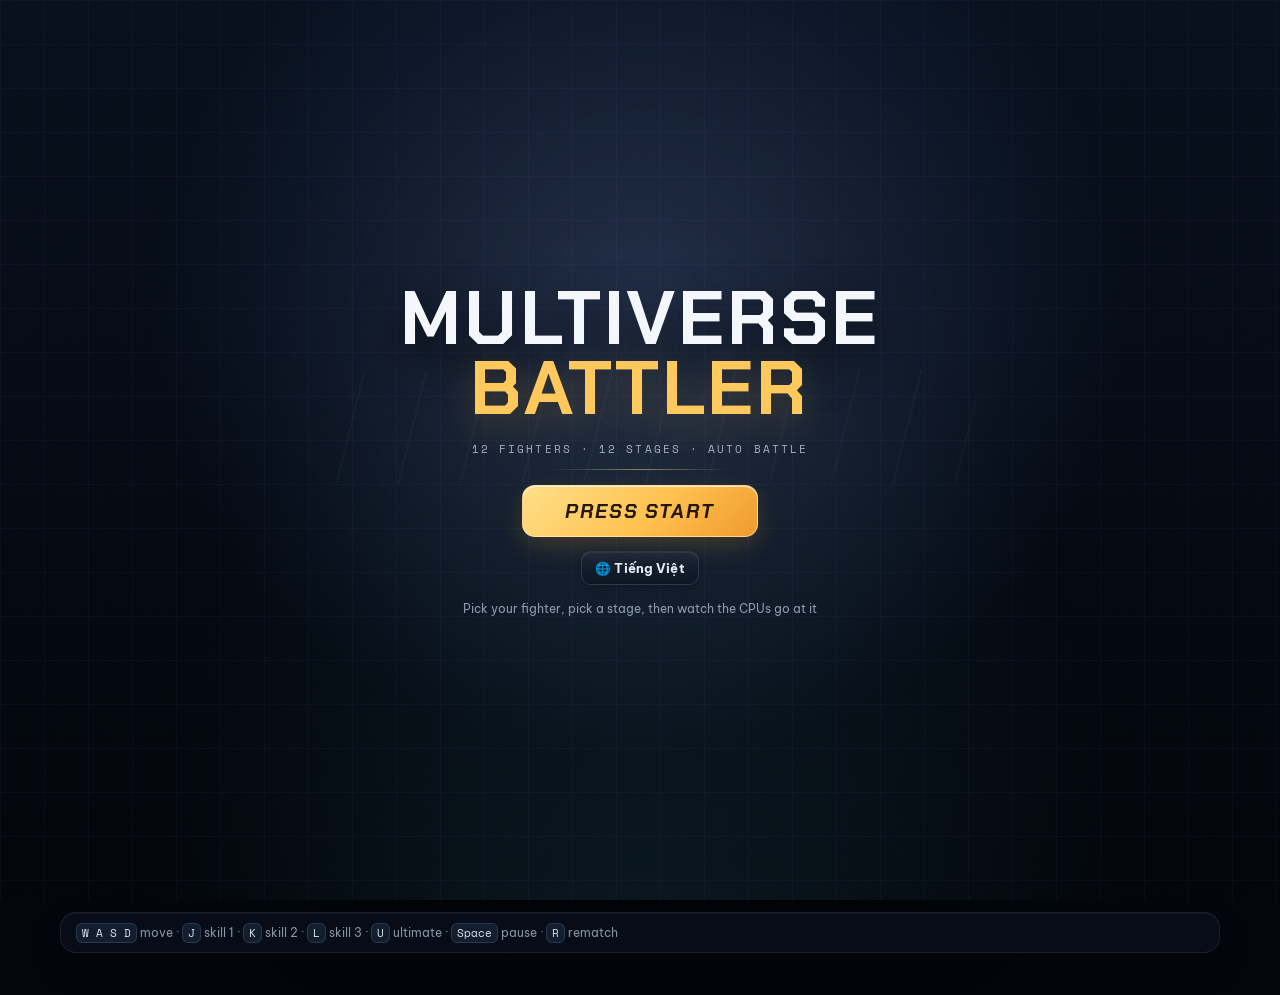
==== play.html @ c2534a82 "phân tích MỌI sát thương + nút 📊 Thông số trận cạnh nút về sảnh Thẻ Match Recap chỉ nói được chiêu c" ====
<!DOCTYPE html>
<html lang="vi">
<head>
<meta charset="UTF-8">
<meta name="viewport" content="width=device-width, initial-scale=1">
<!-- ĐỪNG SỬA TAY: dựng bằng tools/mk_play.py từ index.html -->
<title>Đấu Trường Chiba — Auto Battle Arena</title>
<link rel="preconnect" href="https://fonts.googleapis.com">
<link rel="preconnect" href="https://fonts.gstatic.com" crossorigin>
<link href="https://fonts.googleapis.com/css2?family=Be+Vietnam+Pro:wght@400;600;800;900&family=Chakra+Petch:ital,wght@0,600;0,700;1,600;1,700&family=Space+Mono:wght@400;700&display=swap" rel="stylesheet">
<style>
  /* ---------- lớp token ----------
     Mọi màu, bo góc, bóng đổ và chiều cao ô điều khiển đọc từ đây. Sửa một biến là cả
     trang đổi theo — đừng gõ mã màu hay bo góc thẳng vào từng khối nữa. Mấy tên cũ
     (--ink / --panel / --line …) GIỮ NGUYÊN vì đã rải khắp file. */
  :root{
    --ink:#07060F; --panel:#12102A; --panel2:#1B1740; --line:#2E2757;
    --paper:#EFE9FF; --mute:#948AC0; --kono:#63B4FF; --chichi:#FF4D6D; --gold:#FFC542;
    --tsubasa:#2ED573; --steel:#8A97C4; --hot:#FF3D7F;

    /* bậc nền: s1 là khung lớn, s2 là ô nổi trong khung, s3 là ô điều khiển */
    --s1:#120F2A; --s2:#181341; --s3:#1E1849;
    --line2:#3A3272;                 /* viền sáng hơn, dùng cho ô đang chờ thao tác */
    --ink2:#0C0A1E;                  /* lòng ô nhập, tối hơn cả nền trang */
    --gold2:#FFE29A;                 /* vàng nhạt, dùng cho nét sáng trên nút vàng */

    /* bo góc: một thang duy nhất, đừng chế thêm con số lẻ */
    --r1:9px; --r2:12px; --r3:16px; --rp:999px;

    /* bóng đổ: e1 ô nhỏ, e2 khung, e3 lớp phủ toàn màn */
    --e1:0 1px 2px rgba(0,0,0,.4);
    --e2:0 10px 30px rgba(0,0,0,.45);
    --e3:0 26px 70px rgba(0,0,0,.62);
    --glow:0 0 22px -6px var(--gold);

    /* chiều cao chuẩn của MỌI ô điều khiển trên thanh công cụ */
    --ctl:34px;
    --ease:cubic-bezier(.2,.7,.3,1);

    /* Font TIÊU ĐỀ — mặt chữ vuông kiểu HUD của game đối kháng. Dùng cho logo, tiêu đề
       màn, tên nhân vật, tên màn đấu, nhãn bảng. Thân bài vẫn là Be Vietnam Pro. Chakra
       Petch có đủ bộ chữ tiếng Việt nên nhãn có dấu vẫn đúng. */
    --fd:"Chakra Petch","Be Vietnam Pro",system-ui,sans-serif;

    /* Hai màu phụ của vỏ giao diện: lam điện và hồng nóng. Cặp này + vàng arcade là cả
       bảng màu — đừng thêm màu thứ tư. */
    --cyan:#4DE2FF; --mag:#FF4FA3;
    /* Góc vát của khối giao diện. Vát góc chính là thứ làm nó đọc ra "game" chứ không
       ra "trang web" — mọi khối lớn đều cắt một hoặc hai góc theo con số này. */
    --cut:14px;
  }
  *{box-sizing:border-box}
  /* Vành sáng khi đi bằng bàn phím. `:focus-visible` nên chuột bấm thì không hiện. */
  :where(button,select,input,summary,[tabindex]):focus-visible{
    outline:0;box-shadow:0 0 0 2px var(--ink),0 0 0 4px rgba(255,197,66,.6)}
  /* Thanh cuộn mảnh, cùng tông với trang — mặc định của trình duyệt sáng trắng, đặt
     giữa nền tím đậm thì lộ hẳn ra là một trang web chứ không phải một cái máy game. */
  *{scrollbar-width:thin;scrollbar-color:#3A3272 transparent}
  *::-webkit-scrollbar{width:8px;height:8px}
  *::-webkit-scrollbar-track{background:transparent}
  *::-webkit-scrollbar-thumb{background:#332B63;border-radius:var(--rp);border:2px solid transparent;background-clip:padding-box}
  *::-webkit-scrollbar-thumb:hover{background:#4A3F8C;background-clip:padding-box}
  /* Nền trang: hai quầng sáng lệch nhau (tím ở đỉnh, lam ở góc trái, hồng ở góc phải)
     chồng lên một lớp sọc quét mảnh. Nền một màu phẳng là chỗ làm cả trang đọc ra một
     trang web; ba quầng lệch nhau thì nó thành một cái sảnh có đèn. */
  body{
    margin:0;padding:16px 12px 44px;
    background:
      radial-gradient(760px 420px at 50% -14%, rgba(126,86,255,.42) 0%, transparent 66%),
      radial-gradient(620px 520px at 2% 12%, rgba(77,226,255,.13) 0%, transparent 62%),
      radial-gradient(620px 520px at 98% 22%, rgba(255,79,163,.12) 0%, transparent 62%),
      repeating-linear-gradient(180deg, rgba(255,255,255,.016) 0 1px, transparent 1px 3px),
      var(--ink);
    background-attachment:fixed;
    color:var(--paper);font-family:"Be Vietnam Pro",system-ui,sans-serif;
  }
  /* Hạt nhiễu phủ toàn trang. Rất nhạt (alpha .035) nhưng đủ để mấy mảng gradient lớn
     không bị KẺ SỌC do màn hình 8-bit làm tròn màu — đó là thứ làm nền trông rẻ tiền.
     `pointer-events:none` là BẮT BUỘC, thiếu là cả trang không bấm được. */
  body::after{content:'';position:fixed;inset:0;z-index:9999;pointer-events:none;opacity:.035;
    background-image:url("data:image/svg+xml;charset=utf8,%3Csvg xmlns='http://www.w3.org/2000/svg' width='120' height='120'%3E%3Cfilter id='n'%3E%3CfeTurbulence type='fractalNoise' baseFrequency='.9' numOctaves='3'/%3E%3C/filter%3E%3Crect width='120' height='120' filter='url(%23n)'/%3E%3C/svg%3E")}
  .wrap{max-width:680px;margin:0 auto}
  /* Tiêu đề kiểu bảng hiệu thùng máy: chữ nghiêng, viền dày, gạch vàng dưới chân. */
  header{margin-bottom:12px;padding:0 0 11px 13px;position:relative;
    border-bottom:1px solid var(--line)}
  /* Thanh màu dọc bên trái tiêu đề — lam chuyển sang hồng, cùng bảng màu với cả vỏ. */
  header::before{content:'';position:absolute;left:0;top:2px;bottom:13px;width:4px;border-radius:var(--rp);
    background:linear-gradient(180deg,var(--cyan),var(--mag))}
  header::after{content:'';position:absolute;left:0;bottom:-1px;width:min(210px,42%);height:2px;
    border-radius:var(--rp);background:linear-gradient(90deg,var(--gold),transparent)}
  /* Tiêu đề: mặt chữ HUD, nghiêng, siết chữ lại, và có một lớp bóng LỆCH MÀU phía sau
     (lam bên trái, hồng bên phải) — mẹo "lệch màu ống kính" của mấy game đối kháng, làm
     chữ nảy hẳn lên khỏi nền mà không cần tô gradient (gradient lên chữ đã thử và bỏ,
     xem mục 2h). */
  h1{font-family:var(--fd);font-weight:700;font-size:clamp(22px,6vw,33px);margin:0;
    letter-spacing:-.01em;font-style:italic;line-height:1.05;
    text-shadow:-2px 0 0 rgba(77,226,255,.55),2px 0 0 rgba(255,79,163,.45),0 3px 0 #0B0820,0 8px 26px rgba(0,0,0,.6)}
  h1 span{color:var(--gold)}
  .sub{font-family:"Space Mono",monospace;font-size:10.5px;color:var(--mute);letter-spacing:.16em;text-transform:uppercase;margin-top:6px}

  /* ---------- ô điều khiển ----------
     MỌI thứ trên thanh công cụ — nút, ô chọn, ô đánh dấu, thanh trượt, ô số — cùng một
     chiều cao `--ctl` và cùng một bo góc. Trước đây mỗi loại một kiểu của trình duyệt
     nên hàng nút nhìn ra một trang cấu hình chứ không ra một cái máy game. */
  .bar{display:flex;gap:7px;flex-wrap:wrap;align-items:center;margin:12px 0}
  button,select{font-family:inherit;font-weight:700;font-size:12.5px;letter-spacing:.01em;
    background:linear-gradient(180deg,var(--s3),#171240);color:var(--paper);
    border:1px solid var(--line);border-radius:var(--r1);padding:8px 13px;
    cursor:pointer;transition:background .16s var(--ease),border-color .16s var(--ease),box-shadow .16s var(--ease);
    box-shadow:inset 0 1px 0 rgba(255,255,255,.05),var(--e1)}
  /* Chiều cao chuẩn chỉ áp cho ô nằm trên THANH ĐIỀU KHIỂN. Đừng đặt nó vào luật
     `button` chung: ô nhân vật, ô màn đấu, nút chế độ đều là <button>, ghim cứng chiều
     cao là chúng bẹp dí và mất cả dòng tên (đã dính đúng một lần). */
  .bar>button,.bar>select,.bar>label.chk,.cselBar>button,.arcOver>button{
    height:var(--ctl);padding-top:0;padding-bottom:0;display:inline-flex;align-items:center}
  button:hover,select:hover{background:linear-gradient(180deg,#2B2360,#1F1A4A);border-color:var(--line2)}
  button:active{box-shadow:inset 0 2px 5px rgba(0,0,0,.45)}
  /* Ô chọn: bỏ hẳn giao diện của hệ điều hành rồi tự vẽ mũi tên, nếu không thì giữa hàng
     nút bo góc lại lòi ra một cái hộp vuông màu xám của trình duyệt. */
  select{appearance:none;-webkit-appearance:none;padding-right:29px;
    background-image:url("data:image/svg+xml;charset=utf8,%3Csvg xmlns='http://www.w3.org/2000/svg' viewBox='0 0 10 6'%3E%3Cpath d='M1 1l4 4 4-4' fill='none' stroke='%23948AC0' stroke-width='1.6' stroke-linecap='round'/%3E%3C/svg%3E"),
      linear-gradient(180deg,var(--s3),#171240);
    background-repeat:no-repeat;background-position:right 11px center,0 0;background-size:10px 6px,auto}
  select:hover{background-image:url("data:image/svg+xml;charset=utf8,%3Csvg xmlns='http://www.w3.org/2000/svg' viewBox='0 0 10 6'%3E%3Cpath d='M1 1l4 4 4-4' fill='none' stroke='%23EFE9FF' stroke-width='1.6' stroke-linecap='round'/%3E%3C/svg%3E"),
      linear-gradient(180deg,#2B2360,#1F1A4A)}
  select option{background:#171240;color:var(--paper)}
  /* Nút vàng: một khối đặc có nét sáng ở mép trên và quầng ấm phía dưới, thay cho cái
     bệ 3px kiểu web cũ. Vẫn là vàng arcade, chỉ sạch nét hơn. */
  /* Nút vàng: khối đặc VÁT HAI GÓC chéo nhau, chữ HUD nghiêng. Góc vát cắt mất bóng đổ
     ngoài nên quầng sáng phải vẽ bằng `inset` chứ không vẽ ra ngoài. */
  button.primary{background:linear-gradient(180deg,#FFD267,#F2A414);color:#2C1E00;border:0;
    font-family:var(--fd);font-weight:700;font-style:italic;font-size:13px;letter-spacing:.03em;
    text-transform:uppercase;border-radius:0;
    clip-path:polygon(9px 0,100% 0,calc(100% - 9px) 100%,0 100%);
    box-shadow:inset 0 1px 0 var(--gold2),inset 0 -2px 0 rgba(150,95,0,.5)}
  button.primary:hover{background:linear-gradient(180deg,#FFE79E,#FFB92E);
    box-shadow:inset 0 1px 0 #FFF7DF,inset 0 -2px 0 rgba(150,95,0,.5),inset 0 0 26px rgba(255,255,255,.3)}
  button.primary:active{background:linear-gradient(180deg,#F0AE20,#D98F00);
    box-shadow:inset 0 3px 8px rgba(120,74,0,.55)}
  /* Ô đánh dấu và thanh trượt cũng là một viên thuốc ngang hàng với nút, không phải chữ
     trần thả giữa hàng. */
  label.chk{display:flex;align-items:center;gap:7px;font-size:12px;color:var(--mute);cursor:pointer;
    height:var(--ctl);padding:0 11px;border:1px solid var(--line);border-radius:var(--r1);
    background:rgba(24,19,65,.55);transition:border-color .16s var(--ease),color .16s var(--ease)}
  label.chk:hover{border-color:var(--line2);color:var(--paper)}
  label.chk b{color:var(--paper)}
  input[type=checkbox]{accent-color:var(--gold);width:15px;height:15px;margin:0;cursor:pointer}
  input[type=range]{appearance:none;-webkit-appearance:none;height:16px;background:transparent;cursor:pointer;margin:0}
  input[type=range]::-webkit-slider-runnable-track{height:4px;border-radius:var(--rp);background:#332B63}
  input[type=range]::-webkit-slider-thumb{-webkit-appearance:none;width:13px;height:13px;margin-top:-4.5px;
    border-radius:50%;background:var(--gold);border:0;box-shadow:0 0 8px -1px var(--gold)}
  input[type=range]::-moz-range-track{height:4px;border-radius:var(--rp);background:#332B63}
  input[type=range]::-moz-range-thumb{width:13px;height:13px;border:0;border-radius:50%;background:var(--gold)}
  input[type=color]{width:30px;height:24px;padding:0;border:1px solid var(--line);border-radius:6px;background:none;cursor:pointer}
  input[type=number],input[type=text]{width:64px;font-family:"Space Mono",monospace;font-size:12.5px;
    background:var(--ink2);color:var(--paper);border:1px solid var(--line);border-radius:var(--r1);padding:5px 7px;
    transition:border-color .16s var(--ease)}
  input[type=number]:focus,input[type=text]:focus{border-color:var(--gold);outline:0}

  /* Khung sàn đấu. Padding mỏng và canvas trải HẾT bề ngang khung: bản cũ kẹp canvas ở
     520px trong một khung 680px nên hai bên thừa ra hơn 130px nền tím trống trơn, sàn
     đấu thì bé tí giữa màn. */
  /* Khung BÓ SÁT canvas rồi canh giữa — để nó trải hết bề ngang thì hai bên thừa cả trăm
     pixel nền trống quanh một cái canvas 600px, và bốn ngoặc góc thì dạt ra tận mép khung
     chứ không ôm lấy sàn đấu. */
  .stage{background:linear-gradient(180deg,#161231,#070614);border:0;border-radius:0;
    padding:9px;display:flex;justify-content:center;position:relative;
    width:fit-content;max-width:100%;margin-left:auto;margin-right:auto;
    clip-path:polygon(var(--cut) 0,100% 0,100% calc(100% - var(--cut)),calc(100% - var(--cut)) 100%,0 100%,0 var(--cut));
    box-shadow:inset 0 0 0 1px #332B63}
  /* Dải lam → vàng → hồng chạy suốt mép trên khung sàn, đúng dải của khung chọn nhân vật. */
  .stage::before{content:'';position:absolute;left:var(--cut);right:0;top:0;height:3px;
    background:linear-gradient(90deg,var(--cyan),var(--gold) 50%,var(--mag))}
  /* BỐN NGOẶC GÓC ôm lấy sàn đấu — dấu hiệu "khung ngắm" của HUD, vẽ bằng tám mảng
     gradient trên một pseudo duy nhất nên không tốn thêm phần tử nào. Đặt `inset` âm để
     chúng ôm ra ngoài mép, và `pointer-events:none` vì nó phủ lên canvas. */
  .stage::after{content:'';position:absolute;inset:3px;pointer-events:none;
    --b:linear-gradient(var(--gold),var(--gold));
    background:
      var(--b) 0 0/22px 2px,      var(--b) 0 0/2px 22px,
      var(--b) 100% 0/22px 2px,   var(--b) 100% 0/2px 22px,
      var(--b) 0 100%/22px 2px,   var(--b) 0 100%/2px 22px,
      var(--b) 100% 100%/22px 2px,var(--b) 100% 100%/2px 22px;
    background-repeat:no-repeat;opacity:.55}
  /* Không dùng transform: Playwright coi phần tử đang biến đổi là "chưa đứng yên" và
     không bao giờ bấm được thứ nằm dưới nó (mục 9). Canh giữa bằng left/right thôi. */
  .loadChip{position:absolute;left:13px;right:13px;bottom:22px;text-align:center;
    font-family:"Space Mono",monospace;font-size:11px;letter-spacing:.05em;
    color:#EFE6FF;pointer-events:none;z-index:5}
  .loadChip span{background:rgba(10,8,24,.82);border:1px solid rgba(255,255,255,.18);
    border-radius:999px;padding:5px 12px;display:inline-block}
  /* Canvas 620x620 nên cho nó trải hết khung: ở bề ngang 680px sàn đấu ra ~640px thay
     vì 520px, mà vẫn dưới cỡ gốc nên không bị rỗ. */
  canvas{width:100%;max-width:600px;height:auto;display:block;touch-action:none;image-rendering:auto}

  .card{position:relative;background:linear-gradient(180deg,#161232,#0D0A24);border:0;border-radius:0;
    padding:12px 14px;margin-top:11px;
    clip-path:polygon(11px 0,100% 0,100% calc(100% - 11px),calc(100% - 11px) 100%,0 100%,0 11px);
    box-shadow:inset 0 0 0 1px #2E2758}
  .card h3{margin:0 0 9px;font-family:"Space Mono",monospace;font-size:10px;letter-spacing:.18em;
    text-transform:uppercase;color:var(--mute);display:flex;align-items:center;gap:8px}
  /* Chấm vàng đầu dòng tiêu đề + gạch nối chạy hết dòng — dấu hiệu của một khối HUD,
     thay cho bốn dòng chữ xám trôi nổi giống hệt nhau. */
  .card h3::before{content:'';width:5px;height:5px;border-radius:50%;background:var(--gold);
    box-shadow:0 0 8px var(--gold);flex:none}
  .card h3::after{content:'';flex:1;height:1px;background:linear-gradient(90deg,var(--line),transparent)}
  /* Nhật ký: dòng mới nhất nằm trên cùng, mép trên nhạt dần cho biết còn cuộn được nữa. */
  #log{height:126px;overflow-y:auto;font-size:12.5px;line-height:1.55;padding-right:4px;
    -webkit-mask-image:linear-gradient(180deg,transparent 0,#000 10px);
    mask-image:linear-gradient(180deg,transparent 0,#000 10px)}
  #log div{padding:3px 0 3px 9px;border-bottom:1px solid rgba(46,39,87,.5);position:relative}
  #log div:last-child{border-bottom:0}
  #log div::before{content:'';position:absolute;left:0;top:8px;width:3px;height:3px;border-radius:50%;
    background:currentColor;opacity:.5}
  .k{color:var(--kono)}.c{color:var(--chichi)}.g{color:var(--gold)}.m{color:var(--mute)}.s{color:#9B8CFF}

  .slots{display:grid;grid-template-columns:repeat(auto-fill,minmax(88px,1fr));gap:7px}
  .slot{position:relative;border:1px dashed #3B3170;border-radius:9px;padding:7px 5px;text-align:center;cursor:pointer;
    font-size:11px;color:var(--mute);background:#120F28;transition:.15s;overflow:hidden}
  .slot:hover{border-color:var(--gold);color:var(--paper)}
  .slot.set{border-style:solid;border-color:var(--gold);color:var(--paper)}
  .slot img{width:100%;height:42px;object-fit:contain;display:block;margin-bottom:4px;background:#1D1840;border-radius:5px}
  .slot input[type=file]{position:absolute;inset:0;opacity:0;cursor:pointer}
  .slotwrap{position:relative;display:flex;flex-direction:column;gap:4px}
  .slotwrap input[type=range]{width:100%;height:12px;accent-color:var(--gold);cursor:pointer}
  /* Nút xoá của riêng một ô. Nằm NGOÀI thẻ <label> (label nuốt cú bấm rồi mở hộp
     chọn file), chỉ hiện khi ô đã có ảnh/tiếng. */
  .slotdel{position:absolute;top:3px;right:3px;z-index:3;display:none;border:0;border-radius:6px;
    background:#4A1230;color:#FFC7DA;font-size:11px;line-height:1;padding:3px 5px;cursor:pointer}
  .slotwrap.set .slotdel{display:block}
  .slotdel:hover{background:#7A1B48;color:#fff}
  /* vùng kéo thả cả thư mục ảnh / tiếng vào một lượt */
  .drop{border:1px dashed #3B3170;border-radius:9px;padding:12px 10px;text-align:center;
    font-size:12px;color:var(--mute);margin-top:10px;transition:.15s}
  .drop.on{border-color:var(--gold);color:var(--paper);background:#171233}
  .drop b{color:var(--paper)}
  .note{font-size:12px;color:var(--gold);line-height:1.6;margin-top:6px}
  .who{font-weight:800;font-size:13px;margin:12px 0 6px}
  .who.first{margin-top:0}
  details summary{cursor:pointer;font-weight:700;font-size:13px;color:var(--gold);list-style:none}
  details summary::-webkit-details-marker{display:none}
  .help{font-size:12px;color:var(--mute);line-height:1.6;margin-top:8px}
  kbd{font-family:"Space Mono",monospace;background:#0C0920;border:1px solid #2A2350;border-radius:4px;padding:1px 5px;font-size:10.5px}

  /* ---- màn chọn nhân vật ---- */
  /* Lớp phủ: nền mờ CÓ NHOÈ. Bản cũ chỉ tối đi 88% nên cả thanh công cụ và nhật ký phía
     sau vẫn đọc được lờ mờ, nhìn rối; nhoè đi thì khung chọn nổi hẳn lên phía trước. */
  .csel{position:fixed;inset:0;z-index:60;display:flex;align-items:center;justify-content:center;
    padding:14px;overflow:auto;background:rgba(6,4,18,.8);
    -webkit-backdrop-filter:blur(14px) saturate(.85);backdrop-filter:blur(14px) saturate(.85)}
  .csel.off{display:none}
  /* Hộp cao tối đa bằng màn hình, phần giữa mới cuộn — nhờ vậy tiêu đề và hàng nút
     luôn nằm trong tầm mắt, không phải cuộn cả trang mới bấm được Vào trận. */
  /* Khung chọn: VÁT hai góc chéo nhau, có một dải sáng lam-hồng chạy suốt mép trên và
     một quầng tím hắt từ đỉnh xuống. Góc vát cắt mất bóng đổ ngoài nên chiều sâu phải
     dựng bằng lớp phủ mờ của `.csel` phía sau, đừng trông vào `box-shadow`. */
  .cselBox{width:100%;max-width:780px;max-height:calc(100vh - 28px);position:relative;
    display:flex;flex-direction:column;
    background:
      radial-gradient(120% 60% at 50% 0%,rgba(126,86,255,.22),transparent 68%),
      linear-gradient(180deg,#16112F,#0C0920);
    border:0;border-radius:0;padding:16px 16px 13px;
    clip-path:polygon(var(--cut) 0,100% 0,100% calc(100% - var(--cut)),calc(100% - var(--cut)) 100%,0 100%,0 var(--cut));
    box-shadow:inset 0 0 0 1px #3A3272}
  /* Dải sáng mép trên: lam → vàng → hồng. Chừa hai đầu cho khỏi đè lên góc vát. */
  .cselBox::before{content:'';position:absolute;left:var(--cut);right:0;top:0;height:3px;pointer-events:none;
    background:linear-gradient(90deg,var(--cyan),var(--gold) 50%,var(--mag))}
  .cselBody{flex:1;min-height:0;overflow:auto;padding-right:5px}
  /* Tiêu đề màn chọn: chữ HUD nghiêng, to hẳn, kèm bóng lệch màu như tiêu đề trang. */
  .cselBox h2{margin:0;font-family:var(--fd);font-size:clamp(19px,5.2vw,27px);font-weight:700;
    letter-spacing:.005em;font-style:italic;text-transform:uppercase;line-height:1.05;
    text-shadow:-2px 0 0 rgba(77,226,255,.5),2px 0 0 rgba(255,79,163,.4),0 2px 0 #0B0820}
  .cselBox h2 span{color:var(--gold)}
  .cselSub{font-family:"Space Mono",monospace;font-size:10px;color:var(--mute);
    letter-spacing:.16em;text-transform:uppercase;margin:6px 0 12px;
    display:flex;align-items:center;gap:8px}
  /* Gạch nối chạy hết phần còn lại của dòng phụ — thủ pháp quen của bảng HUD. */
  .cselSub::after{content:'';flex:1;height:1px;background:linear-gradient(90deg,var(--line2),transparent)}
  /* Hàng nút dưới cùng dính hẳn xuống đáy khung, có vạch ngăn với phần cuộn phía trên:
     cuộn tới đâu cũng thấy rõ đâu là nút đi tiếp. */
  .cselBar{border-top:1px solid var(--line);padding-top:11px}
  .cselCols{display:grid;grid-template-columns:1fr 1fr;gap:10px}
  @media(max-width:520px){.cselCols{grid-template-columns:1fr}}
  .cselCol{background:#120F28;border:1px solid var(--line);border-radius:12px;padding:9px;
    display:flex;flex-direction:column}
  .cselCol .cDetail{flex:1}    /* hai khung mô tả cao bằng nhau dù danh sách chiêu dài ngắn khác nhau */
  .cselHead{font-size:11px;font-family:"Space Mono",monospace;letter-spacing:.12em;text-transform:uppercase;
    color:var(--mute);margin-bottom:8px;display:flex;align-items:center;gap:6px}
  .cselHead b{color:var(--paper);font-family:"Be Vietnam Pro",sans-serif;letter-spacing:0;font-size:12.5px}
  /* Bốn ô nhỏ nằm ngang thay cho bốn thẻ dài xếp dọc: cả bảng chọn gọn lại còn
     hai hàng ô cộng hai khung mô tả, thay vì tám thẻ dài phải cuộn mãi mới hết. */
  /* ---------- THẺ ĐẤU THỦ ----------
     Đây là thứ người chơi nhìn lâu nhất, nên nó là một TẤM THẺ chứ không phải một cái
     nút vuông: ảnh chiếm gần hết ô, một mảng sáng theo MÀU RIÊNG của nhân vật hắt lên từ
     đáy, tên in bằng mặt chữ HUD nghiêng, và hai góc bị VÁT. Góc vát chính là thứ làm cả
     lưới đọc ra màn chọn của game đối kháng.

     Lưới dùng FLEX chứ không dùng grid, và hàng cuối CANH GIỮA: chín đấu thủ trên lưới
     tám cột thì người thứ chín đứng trơ một mình ở mép trái. Flex thì hàng dở dang tự
     nằm giữa, thêm nhân vật bao nhiêu người cũng không phải sửa số cột. */
  .cTiles{display:flex;flex-wrap:wrap;gap:8px;justify-content:center}
  .cTile{flex:1 1 84px;max-width:132px;min-width:0;
    display:flex;flex-direction:column;align-items:center;gap:7px;padding:10px 5px 8px;
    background:
      linear-gradient(180deg,transparent 38%,color-mix(in srgb,var(--c,#7C6AD6) 26%,transparent) 100%),
      linear-gradient(180deg,#1C1745,#100C29);
    border:1px solid #302859;cursor:pointer;font-weight:400;
    clip-path:polygon(11px 0,100% 0,100% calc(100% - 11px),calc(100% - 11px) 100%,0 100%,0 11px);
    transition:background .16s var(--ease),border-color .16s var(--ease),box-shadow .16s var(--ease)}
  .cTile:hover{border-color:color-mix(in srgb,var(--c,#7C6AD6) 70%,#fff 0%);
    background:
      linear-gradient(180deg,transparent 30%,color-mix(in srgb,var(--c,#7C6AD6) 42%,transparent) 100%),
      linear-gradient(180deg,#241D57,#141031)}
  /* Ô đang chọn: viền vàng DÀY vẽ bằng bóng trong (bóng ngoài bị góc vát cắt mất), cộng
     một mảng sáng đậm hơn hẳn. Đừng cho nó nhấp nháy — cả lưới này bị test bấm hàng chục
     lần một lượt, xem ghi chú ở nút vàng. */
  .cTile.on{border-color:var(--gold);
    background:
      linear-gradient(180deg,transparent 26%,color-mix(in srgb,var(--c,#7C6AD6) 52%,transparent) 100%),
      linear-gradient(180deg,#2E2457,#15102F);
    box-shadow:0 0 0 2px rgba(255,197,66,.85) inset,0 0 34px -10px var(--gold) inset}
  /* Vạt màu chéo ở đáy thẻ — dấu hiệu màu của nhân vật, đọc được cả khi ảnh còn là emoji. */
  .cTile::after{content:'';position:absolute;left:0;right:0;bottom:0;height:3px;
    background:linear-gradient(90deg,transparent,var(--c,var(--gold)),transparent);opacity:.85}
  .cTile.on::after{height:4px;background:linear-gradient(90deg,transparent,var(--gold),transparent)}
  /* Ô mặt: quầng màu nhân vật hắt ra sau ảnh, viền mảnh phát sáng. */
  .cAva{width:44px;height:44px;flex:0 0 44px;border-radius:11px;display:flex;align-items:center;
    justify-content:center;font-size:22px;position:relative;
    background:radial-gradient(circle at 50% 34%,color-mix(in srgb,var(--c,#7C6AD6) 34%,#0A0820),#070518);
    border:1px solid color-mix(in srgb,var(--c,#7C6AD6) 75%,transparent)}
  /* Thẻ hồ sơ: vát góc như mọi khối khác, và mang dải màu riêng của nhân vật ở mép trên
     (`.dexEdge`, do `dexCard()` dựng ra kèm màu). */
  .cDetail{position:relative;margin-top:10px;overflow:hidden;
    background:linear-gradient(180deg,#17123A,#0D0A24);border:0;border-radius:0;padding:14px 14px 12px;
    clip-path:polygon(11px 0,100% 0,100% calc(100% - 11px),calc(100% - 11px) 100%,0 100%,0 11px);
    box-shadow:inset 0 0 0 1px #2E2758}
  .dexEdge{position:absolute;left:11px;right:0;top:0;height:3px;display:block}
  .dexPopBody .cDetail{clip-path:none;box-shadow:none;background:none;padding:0}
  .dexPopBody .dexEdge{display:none}
  .cName{display:block;font-family:var(--fd);font-weight:700;font-style:italic;font-size:12.5px;
    line-height:1.15;text-align:center;letter-spacing:.01em;text-transform:uppercase;
    text-shadow:0 1px 0 rgba(0,0,0,.6)}
  .cDetail .cName{font-size:16px;text-align:left;text-transform:none}
  .cTag{display:block;font-family:"Space Mono",monospace;font-size:9.5px;color:var(--mute);letter-spacing:.1em;text-transform:uppercase;margin-top:2px}
  .cSkills{display:block;font-size:11px;color:#C3B9E6;line-height:1.5;margin-top:5px}
  .cSkills i{color:var(--mute);font-style:normal}
  .cselBar{display:flex;gap:7px;flex-wrap:wrap;align-items:center;margin-top:11px}
  .cselVs{font-family:"Space Mono",monospace;font-size:11.5px;color:var(--mute);margin-left:auto;text-align:right}
  .cselVs b{color:var(--paper)}
  /* ba chế độ đấu: 1v1 · hỗn chiến · đồng đội */
  /* Năm chế độ đấu — dải nút NGHIÊNG kiểu bảng chọn chế độ của game đối kháng. Mép trái
     và mép phải vát ngược chiều nhau nên cả hàng đọc ra một dải liền, không phải năm cái
     hộp rời. Cao bằng nhau nhờ `align-items:stretch`. */
  .cselModes{display:flex;gap:5px;flex-wrap:wrap;align-items:stretch;margin:2px 0 12px}
  .mTab{flex:1 1 132px;position:relative;display:flex;flex-direction:column;justify-content:center;
    gap:3px;height:auto;padding:10px 12px;border:0;border-radius:0;
    background:linear-gradient(180deg,#221B4E,#120E2C);cursor:pointer;color:#B9AFE4;
    font-weight:800;font-size:12.5px;text-align:center;
    clip-path:polygon(9px 0,100% 0,calc(100% - 9px) 100%,0 100%);
    box-shadow:inset 0 0 0 1px #332B63;
    transition:background .16s var(--ease),color .16s var(--ease),box-shadow .16s var(--ease)}
  .mTab:hover{background:linear-gradient(180deg,#2E2568,#1A1440);color:var(--paper);
    box-shadow:inset 0 0 0 1px var(--line2)}
  /* Chế độ đang chọn: nền vàng ĐẶC, chữ đen. Đảo hẳn màu như vậy thì nhìn một cái là
     biết đang ở chế độ nào, không phải dò xem ô nào viền sáng hơn ô nào. */
  .mTab.on{background:linear-gradient(180deg,#FFD267,#F0A414);color:#2C1E00;
    box-shadow:inset 0 0 0 1px #FFE9AE,0 0 26px -8px var(--gold)}
  .mTab b{font-family:var(--fd);font-weight:700;font-style:italic;font-size:13px;line-height:1.15;
    letter-spacing:.01em;text-transform:uppercase}
  .mTab i{display:block;font-style:normal;font-family:"Space Mono",monospace;font-size:8.5px;
    letter-spacing:.09em;text-transform:uppercase;color:var(--mute);line-height:1.35}
  .mTab.on i{color:rgba(58,38,0,.72)}
  .off{display:none !important}
  /* danh sách đội hình đã chọn: mỗi người một thẻ nhỏ có nút ✕ để bỏ ra */
  .cRoster{display:flex;flex-wrap:wrap;gap:5px;min-height:34px;margin-bottom:8px;
    background:#0C0920;border:1px dashed #2E2758;border-radius:10px;padding:5px}
  /* ---- vỏ arcade: chỉ bật ở trang chơi (play.html, window.ARCADE) ---- */
  .arc{position:fixed;inset:0;z-index:70;display:flex;align-items:center;justify-content:center;
    background:radial-gradient(circle at 50% 40%,#241A52,#07061A 70%);padding:20px;text-align:center}
  .arc.off{display:none}
  /* Màn VS. Người dùng: "đừng để nó là icon — để nó là full body với nhiều effect trông
     như một battle thật". Nên mỗi bên là một KHUNG DỌC vẽ trọn cả người (`object-fit:
     contain`, canh đáy cho hai bên đứng cùng một mặt sàn), bọc trong quầng sáng theo màu
     nhân vật, có vệt tốc độ chạy phía sau và vũng sáng dưới chân.
     Mấy chuyển động LẶP MÃI chỉ đổi `opacity` / `background-position`, KHÔNG dùng
     `transform`: Playwright coi phần tử đang biến đổi là "chưa đứng yên" và không bấm được
     (mục 9). Riêng cú bay vào lúc mở màn có dùng transform nhưng nó CHẠY MỘT LẦN rồi dừng,
     và nó nằm trong `.vsSide` chứ không phải chính `#arcVs` — cái mà test bấm vào. */
  /* Hai lớp nền của #arcVs vẽ bằng ::before/::after nên chúng nằm SAU trong thứ tự vẽ —
     phải đẩy khối nội dung lên z-index 2, không thì vệt chém và hai mảng màu phủ đè lên
     chính hai nhân vật. Chớp màn nằm trên cùng. */
  #arcVs>div{z-index:2}
  .vsFlash{position:absolute;inset:0;pointer-events:none;background:#fff;z-index:3;
    animation:vsFlash .5s ease-out both}
  @keyframes vsFlash{from{opacity:.5}to{opacity:0}}
  .vsRow{display:flex;align-items:flex-end;justify-content:center;gap:clamp(6px,2.4vw,26px)}
  .vsSide{display:flex;flex-direction:column;align-items:center;gap:10px;color:inherit}
  /* Cú bay vào: thêm một nhịp nở nhẹ và dịch lên, kéo dài hơn bản cũ và đổi sang
     đường cong mềm hơn. Vẫn là animation CHẠY MỘT LẦN rồi dừng. */
  .vsSide.a{animation:vsInL .72s cubic-bezier(.16,.84,.24,1) both}
  .vsSide.b{animation:vsInR .72s cubic-bezier(.16,.84,.24,1) .09s both}
  @keyframes vsInL{from{opacity:0;transform:translate3d(-38px,14px,0) scale(.96)}to{opacity:1;transform:none}}
  @keyframes vsInR{from{opacity:0;transform:translate3d(38px,14px,0) scale(.96)}to{opacity:1;transform:none}}
  .vsMob{display:flex;align-items:flex-end;gap:6px}
  .vsPanel{position:relative;
    width:calc(clamp(142px,39vw,286px)*var(--k,1));
    height:calc(clamp(228px,62vw,412px)*var(--k,1))}
  /* Quầng đèn sau lưng: nhịp thở CHẬM hẳn lại (1.5s → 3.8s), biên độ hẹp hơn, và màu
     pha loãng thay vì `currentColor` đặc. Nhấp nháy nhanh cộng màu no là thứ làm cả màn
     đọc ra "loè loẹt" — bản thân màu thì không có lỗi gì. */
  .vsGlow{position:absolute;inset:-14% -20% -6%;pointer-events:none;
    background:radial-gradient(ellipse at 50% 66%,color-mix(in srgb,currentColor 92%,transparent) 0%,transparent 70%);
    opacity:.34;animation:vsBreath 3.8s ease-in-out infinite}
  /* Sọc tốc độ + cột đèn sau lưng, gộp vào một lớp. Lượt dựng lại đầu tôi bỏ hẳn sọc
     cho đỡ nhiễu, nhưng bỏ sạch thì panel thành một mảng màu phẳng — đúng chỗ người
     dùng kêu "khô". Sọc được giữ lại, chỉ khác ba điểm so với bản gốc: thưa hơn
     (22px thay vì 15px), nhịp quét chậm hơn nhiều (1.1s → 6.4s), và mask ôm quanh
     thân người nên nó là ÁNH SÁNG sau lưng chứ không phải lưới kẻ phủ cả khung.
     Cả lớp vẫn nằm TRƯỚC `.vsBody` trong DOM nên luôn ở sau model. */
  .vsLines{position:absolute;inset:-8% 0 0;pointer-events:none;
    background:
      repeating-linear-gradient(108deg,color-mix(in srgb,currentColor 55%,transparent) 0 2px,transparent 2px 22px),
      linear-gradient(180deg,transparent,color-mix(in srgb,currentColor 42%,transparent) 46%,transparent);
    background-size:200% 100%,100% 100%;
    -webkit-mask-image:radial-gradient(58% 54% at 50% 60%,#000,transparent 78%);
    mask-image:radial-gradient(58% 54% at 50% 60%,#000,transparent 78%);
    animation:vsSweep 6.4s linear infinite}
  .vsBody{position:absolute;inset:0;display:flex;align-items:flex-end;justify-content:center;
    font-size:calc(clamp(58px,15vw,116px)*var(--k,1));line-height:1;
    text-shadow:0 0 26px currentColor;   /* ô nào chưa dán ảnh thì emoji cũng phát sáng theo */
    transform-origin:50% 100%;animation:vsIdle 6.2s .72s ease-in-out infinite}
  .vsSide.b .vsBody{animation-delay:1.1s}
  /* Nhịp thở của chính tấm art — đặt trên `.vsBody` chứ KHÔNG đặt trên `<img>`:
     bên phải đã mang `scaleX(-1)` tĩnh để hai người quay mặt vào nhau, gắn animation
     thẳng lên img là đè mất cú lật đó. */
  @keyframes vsIdle{
    0%,100%{transform:translate3d(0,0,0) scale(1)}
    50%{transform:translate3d(0,-6px,0) scale(1.012)}
  }
  .vsBody img{max-width:100%;max-height:100%;object-fit:contain;object-position:bottom center;
    filter:drop-shadow(0 12px 20px rgba(0,0,0,.72)) drop-shadow(0 0 14px color-mix(in srgb,currentColor 30%,transparent))}
  /* Bên phải lật ngược cho hai bên QUAY MẶT VÀO NHAU, đúng lối màn VS của game đối kháng.
     Đây là transform TĨNH, không phải animation, nên không đụng gì tới mục 9. */
  .vsSide.b .vsBody img{transform:scaleX(-1)}
  /* Nền ăn theo tông màu của màn đấu (`--vsFog`, đặt trong `vsShow()`) — nhìn ra ngay
     mình sắp đánh ở đâu chứ không phải một cái nền tím dùng chung cho mọi màn. */
  #arcVs{background:
    radial-gradient(ellipse at 50% 78%,color-mix(in srgb,var(--vsFog,#8899FF) 24%,transparent),transparent 62%),
    radial-gradient(circle at 50% 34%,#2B1F5E,#06051A 72%)}
  /* VẾT CHÉM chia đôi màn hình — mấy màn VS của game đối kháng đều có một đường chéo
     tách hai bên. Vẽ bằng gradient có điểm dừng cứng nên nó là một nét sắc, không phải
     một mảng loang. `pointer-events:none` vì cả màn này chạm vào là vào trận. */
  #arcVs::before{content:'';position:absolute;inset:0;pointer-events:none;
    background:linear-gradient(100deg,transparent calc(50% - 2px),rgba(255,255,255,.16) calc(50% - 2px),
      rgba(255,255,255,.16) calc(50% + 2px),transparent calc(50% + 2px))}
  /* Hai mảng màu hắt vào từ hai mép, cùng cặp lam - hồng của cả vỏ giao diện. */
  #arcVs::after{content:'';position:absolute;inset:0;pointer-events:none;
    background:
      linear-gradient(100deg,rgba(77,226,255,.14) 0%,transparent 46%),
      linear-gradient(100deg,transparent 54%,rgba(255,79,163,.14) 100%)}

  .vsFloor{position:absolute;left:4%;right:4%;bottom:-7px;height:24px;border-radius:50%;
    pointer-events:none;background:radial-gradient(ellipse at 50% 50%,currentColor,transparent 70%);
    filter:blur(1px);opacity:.55;animation:vsBreath 3.8s ease-in-out infinite}
  .vsName{font-family:var(--fd);font-weight:700;font-style:italic;letter-spacing:.03em;
    text-transform:uppercase;font-size:clamp(13px,3.5vw,24px);
    text-shadow:0 0 18px currentColor,0 3px 0 rgba(0,0,0,.7)}
  .vsBig{position:relative;display:flex;align-items:center;justify-content:center;
    align-self:center;margin-bottom:clamp(24px,9vw,64px);
    width:clamp(52px,15vw,110px);height:clamp(52px,15vw,110px);flex:none}
  .vsBurst{position:absolute;inset:-40%;pointer-events:none;
    background:radial-gradient(circle,rgba(255,197,66,.38) 0%,rgba(255,120,40,.14) 38%,transparent 68%);
    animation:vsBreath 2.6s ease-in-out infinite}
  .vsBig b{position:relative;font-family:var(--fd);font-weight:700;font-style:italic;color:var(--gold);
    font-size:clamp(34px,10vw,74px);letter-spacing:.02em;
    text-shadow:-3px 0 0 rgba(77,226,255,.5),3px 0 0 rgba(255,79,163,.45),
      0 5px 0 #5A3000,0 0 40px rgba(255,197,66,.9)}
  /* Tên màn đấu nằm trong một tấm biển vát góc, không còn là một dòng chữ xám trôi nổi. */
  .vsStage{margin-top:24px;font-family:"Space Mono",monospace;font-size:11px;letter-spacing:.24em;
    color:#D3CAF2;display:inline-block;padding:6px 20px;background:rgba(10,8,26,.66);
    box-shadow:inset 0 0 0 1px rgba(255,255,255,.18);
    clip-path:polygon(9px 0,100% 0,calc(100% - 9px) 100%,0 100%)}
  /* Biên độ hẹp lại: bản cũ .26↔.62 là hơn gấp đôi độ sáng mỗi 0.75 giây, nhìn ra
     một cái đèn nhấp nháy. .34↔.58 thì nó THỞ. */
  @keyframes vsBreath{0%,100%{opacity:.4}50%{opacity:.8}}
  @keyframes vsSweep{from{background-position:0 0,50% 0}to{background-position:200% 0,50% 0}}
  /* Logo màn tiêu đề: mặt chữ HUD nghiêng, siết chữ, và BA lớp bóng — lam lệch trái,
     hồng lệch phải, đen khối bên dưới. Đó là mẹo "lệch màu ống kính"; nó cho ra cảm giác
     đèn neon mà KHÔNG phải tô gradient lên chữ (lối đó đã thử và bỏ hẳn, xem mục 2h). */
  .arcLogo{font-family:var(--fd);font-size:clamp(34px,10.5vw,76px);font-weight:700;font-style:italic;
    line-height:.92;letter-spacing:-.005em;color:var(--paper);
    text-shadow:-3px 0 0 rgba(77,226,255,.62),3px 0 0 rgba(255,79,163,.5),
      0 6px 0 #150F35,0 14px 40px rgba(0,0,0,.65)}
  .arcLogo b{display:block;color:var(--gold);
    text-shadow:-3px 0 0 rgba(77,226,255,.42),3px 0 0 rgba(255,79,163,.42),
      0 6px 0 #3A2600,0 14px 44px rgba(255,181,46,.35)}
  .arcTag{font-family:"Space Mono",monospace;font-size:11px;letter-spacing:.22em;color:#C7BDEF;
    margin:18px 0 28px;text-transform:uppercase}
  .arcHint{font-size:12px;color:var(--mute);margin-top:16px}
  .arcLoad{margin-top:9px;font-family:"Space Mono",monospace;font-size:11px;letter-spacing:.06em;
    color:var(--gold);opacity:.9}
  /* Màn chờ: nền lưới trôi + quầng sáng thở, thanh tiến độ có vệt sáng quét qua, con số
     phần trăm to. Toàn bộ chuyển động dùng background-position / opacity — KHÔNG dùng
     transform, vì Playwright coi phần tử đang biến đổi là "chưa đứng yên" và không bấm
     được nút nằm trong đó (mục 9). */
  /* Nền màn chờ / màn tiêu đề: quầng tím ở giữa, thêm hai vệt sáng LAM và HỒNG hắt từ
     hai góc dưới lên — cùng bảng màu với cả vỏ giao diện. */
  #arcBoot,#arcTitle{background:
    radial-gradient(circle at 50% 36%,#332472,#0A0820 66%),
    radial-gradient(60% 50% at 4% 100%,rgba(77,226,255,.16),transparent 70%),
    radial-gradient(60% 50% at 96% 100%,rgba(255,79,163,.16),transparent 70%),
    #07061A}
  /* Hai vệt chéo quét ngang phía sau logo. Chỉ đổi `background-position` nên khung bao
     đứng yên — nút PRESS START nằm trong màn này và test phải bấm được (mục 9). */
  #arcTitle .bootIn::before,#arcTitle>div::before{content:'';position:absolute;left:-20%;right:-20%;
    top:26%;height:34%;pointer-events:none;opacity:.5;
    background:repeating-linear-gradient(104deg,transparent 0 58px,rgba(255,255,255,.05) 58px 60px);
    background-size:220% 100%;animation:titleSweep 9s linear infinite}
  @keyframes titleSweep{from{background-position:0 0}to{background-position:220% 0}}
  /* pointer-events:none là BẮT BUỘC — hai lớp này phủ kín màn, thiếu nó thì nút
     PRESS START nằm dưới không bấm được (kể cả người lẫn Playwright). */
  #arcBoot::before,#arcTitle::before{content:'';position:absolute;inset:0;pointer-events:none;opacity:.5;
    background-image:linear-gradient(rgba(124,106,214,.13) 1px,transparent 1px),
                     linear-gradient(90deg,rgba(124,106,214,.13) 1px,transparent 1px);
    background-size:44px 44px;animation:bootGrid 6s linear infinite}
  @keyframes bootGrid{from{background-position:0 0,0 0}to{background-position:0 44px,44px 0}}
  #arcBoot::after,#arcTitle::after{content:'';position:absolute;inset:0;pointer-events:none;
    background:radial-gradient(circle at 50% 38%,rgba(255,197,66,.16),transparent 46%);
    animation:bootGlow 3.4s ease-in-out infinite}
  @keyframes bootGlow{0%,100%{opacity:.35}50%{opacity:.9}}
  .bootIn,#arcTitle>div{position:relative;z-index:1}
  .bootPct{margin-top:20px;font-family:"Space Mono",monospace;line-height:1;color:var(--gold)}
  .bootPct b{font-size:clamp(34px,11vw,58px);font-weight:700;letter-spacing:-.02em;
    text-shadow:0 0 26px rgba(255,197,66,.45)}
  .bootPct span{font-size:16px;opacity:.65;margin-left:3px}
  .arcBar{position:relative;width:min(380px,76vw);height:10px;margin:16px auto 14px;border-radius:99px;
    background:rgba(255,255,255,.08);border:1px solid rgba(255,255,255,.16);overflow:hidden}
  .arcBar i{display:block;height:100%;width:0;border-radius:99px;
    background:linear-gradient(90deg,#FF9F45,var(--gold),#FFE9A8);
    box-shadow:0 0 14px rgba(255,197,66,.6);transition:width .18s linear}
  .arcBar::after{content:'';position:absolute;inset:0;pointer-events:none;
    background:linear-gradient(100deg,transparent 35%,rgba(255,255,255,.5) 50%,transparent 65%);
    background-size:220% 100%;animation:bootSheen 1.5s linear infinite}
  @keyframes bootSheen{from{background-position:120% 0}to{background-position:-120% 0}}
  .bootTip{margin-top:14px;font-size:12px;color:#B9AEE4;min-height:2.6em;max-width:340px;
    margin-left:auto;margin-right:auto;line-height:1.35;transition:opacity .4s}
  /* Nhịp nháy chỉ đổi QUẦNG SÁNG, đừng đụng tới transform: nút mà nhúc nhích thì
     Playwright coi là "chưa đứng yên" và không bao giờ bấm được (test treo 30 giây). */
  /* PRESS START: to hẳn, vát góc sâu hơn nút thường. Nhịp thở dùng bóng TRONG chứ không
     dùng bóng ngoài — góc vát cắt mất bóng ngoài nên quầng cũ không còn thấy gì. Và
     tuyệt đối đừng đụng `transform`: nút này test bấm, nhúc nhích là treo (mục 9). */
  #arcStart{font-size:clamp(16px,4.4vw,20px);padding:0 42px;height:52px;letter-spacing:.08em;
    clip-path:polygon(15px 0,100% 0,calc(100% - 15px) 100%,0 100%);
    animation:arcPulse 1.8s ease-in-out infinite}
  @keyframes arcPulse{
    0%,100%{box-shadow:inset 0 1px 0 var(--gold2),inset 0 -2px 0 rgba(150,95,0,.5),inset 0 0 0 rgba(255,255,255,0)}
    50%{box-shadow:inset 0 1px 0 #FFF7DF,inset 0 -2px 0 rgba(150,95,0,.5),inset 0 0 40px rgba(255,255,255,.42)}}
  .arcOver{position:fixed;left:0;right:0;bottom:18px;z-index:65;display:flex;gap:9px;justify-content:center}
  .arcOver.off{display:none}
  /* Nút quay video 9:16 của TRANG CHƠI. Xưởng đã có #rec kèm ô chọn khung #rec916 ngay
     trên thanh công cụ, nên ở đó giấu nút này đi — hai nút cùng một việc đứng cạnh nhau
     là rối. Lúc đang quay chỉ đổi MÀU, đừng cho nhấp nháy: nút mà nhúc nhích thì
     Playwright coi là "chưa đứng yên" và không bao giờ bấm được (mục 9). */
  body:not(.arcade) #arcRec{display:none !important}
  #arcRec.on{border-color:#FF4D6D;color:#FF9CB0;background:#2A1020}

  body:not(.arcade) .arcOnly{display:none !important}

  /* Trang chơi: chỉ giấu ô nhịp ra chiêu (đồ chỉnh cân bằng). Mấy ô .chk còn lại ở trang
     chơi là "tự dùng chiêu", "nhạc nền" và âm lượng nhạc — người chơi cần đúng mấy cái đó,
     giấu hết là họ không tắt bật nhạc được. */
  body.arcade #cast{display:none}

  /* ---------- TRANG CHƠI: BỐ CỤC HAI CỘT, SÀN ĐẤU LÀ NHÂN VẬT CHÍNH ----------
     Cột dọc 680px với mấy cái thẻ xếp chồng là bố cục của một TRANG WEB — đó chính là
     thứ làm cả trang "nhìn vẫn như normal". Từ 1040px trở lên, trang chơi xếp lại thành
     một CÁI THÙNG MÁY: sàn đấu chiếm cột trái thật to, nhật ký và bảng phím dồn sang một
     dải HUD bên phải, thanh điều khiển chạy suốt bề ngang phía trên.

     Chỉ đổi ở TRANG CHƠI. Xưởng còn cả chục bảng dán ảnh nên vẫn là một cột. */
  /* Khung sàn BÓ SÁT canvas rồi canh giữa. Để nó trải hết bề ngang thì hai bên thừa ra
     cả trăm pixel nền trống quanh một cái canvas 600px — đúng cái lỗi "thừa nền" đã sửa
     một lần ở mục trên, chỉ là lần này nằm bên trong khung. */

  /* LƯỚI HAI CỘT ĐÃ BỎ — dải HUD bên phải không còn gì để đựng.
     Bố cục cũ là `minmax(0,1fr) 290px`: sàn đấu cột trái, nhật ký và bảng phím dồn sang
     dải bên phải. Bỏ nhật ký khỏi trang chơi (xem chỗ khai thẻ đó) thì dải bên chỉ còn
     đúng một dòng nhắc phím — giữ nguyên 290px cho một dòng chữ là chặn mất gần một phần
     ba bề ngang của sàn đấu, đúng cái người dùng vừa kêu.
     Giờ trang chơi là MỘT CỘT: header → thanh công cụ → sàn đấu ăn trọn bề ngang → bảng
     phím thành một dải mỏng phía dưới. Không cần khai `grid` nào cả, `.wrap` vốn là khối
     thường nên dòng chảy mặc định xếp đúng thứ tự đó.
     Muốn dựng lại dải bên thì phải có thứ gì ĐÁNG một cột 290px, đừng nhồi lại mỗi dòng
     nhắc phím vào đó. */
  @media(min-width:1040px){
    /* Bảng phím thành một dải mỏng: nó chỉ có một dòng chữ nên đừng để nó cao bằng thẻ. */
    body.arcade .wrap>.card.help{padding:10px 15px}
  }
  /* Đầu trang thành một TẤM BIỂN: logo bên trái, dòng cặp đấu thành một tấm thẻ bên
     phải. Trước đây hai dòng chữ xếp chồng ở góc trái, đọc ra đúng phần đầu của một bài
     viết. */
  @media(min-width:720px){
    body.arcade .wrap>header{display:flex;align-items:center;gap:16px;
      padding:4px 0 12px 15px;margin-bottom:0}
    body.arcade .wrap>header .sub{margin:0 0 0 auto;padding:7px 15px;
      background:rgba(14,11,36,.7);box-shadow:inset 0 0 0 1px #332B63;
      clip-path:polygon(9px 0,100% 0,calc(100% - 9px) 100%,0 100%)}
  }
  body.arcade header h1{font-size:clamp(19px,4.4vw,30px)}
  body.arcade header{margin-bottom:2px}
  /* Nhật ký ở dải bên đọc như một bảng tin trận đấu: chữ nhỏ hơn, dòng sát nhau, không
     còn khung trắng đục — mép trên và mép dưới đều nhạt dần. */
  body.arcade #log{font-size:12px;line-height:1.5;
    -webkit-mask-image:linear-gradient(180deg,transparent 0,#000 14px,#000 calc(100% - 12px),transparent 100%);
    mask-image:linear-gradient(180deg,transparent 0,#000 14px,#000 calc(100% - 12px),transparent 100%)}
  /* Thanh công cụ của TRANG CHƠI gom vào một khối như bảng điều khiển của thùng máy:
     có nền, có viền, canh giữa và tự bó lại vừa đủ chiều ngang. Trước đây mười ô điều
     khiển thả trần giữa trang, xuống ba hàng lệch nhau — nhìn ra một trang cấu hình. */
  /* Thanh điều khiển: một DẢI HUD chạy suốt bề ngang, không phải một viên thuốc canh giữa
     — viên thuốc đọc ra "một cụm nút trên trang", dải chạy suốt đọc ra "bảng điều khiển". */
  body.arcade .bar{position:relative;justify-content:center;gap:8px;margin:12px 0;padding:11px 16px;
    width:auto;max-width:100%;border:0;border-radius:0;
    background:linear-gradient(180deg,rgba(27,21,72,.72),rgba(11,9,28,.72));
    clip-path:polygon(14px 0,100% 0,100% calc(100% - 14px),calc(100% - 14px) 100%,0 100%,0 14px);
    box-shadow:inset 0 0 0 1px #332B63}
  body.arcade .bar::before{content:'';position:absolute;left:14px;right:0;top:0;height:2px;
    background:linear-gradient(90deg,var(--cyan),transparent 60%)}
  /* Vạch ngăn mảnh trước nút Bắt đầu: bên trái là mấy thứ chỉnh trước trận, bên phải là
     mấy nút điều khiển trận đấu. */
  body.arcade .bar #play{margin-left:4px;position:relative}
  body.arcade .bar #play::before{content:'';position:absolute;left:-8px;top:6px;bottom:6px;
    width:1px;background:var(--line)}
  body.arcade #charSelect[data-page="stage"] #cselCount{display:none}
  body.arcade .cselBox h2 span{color:var(--gold)}
  body.arcade #charSelect[data-page="chars"] #stageSub,
  body.arcade #charSelect[data-page="chars"] #stageList,
  body.arcade #charSelect[data-page="stage"] .cselModes,
  body.arcade #charSelect[data-page="stage"] #duelPane,
  body.arcade #charSelect[data-page="stage"] #multiPane{display:none}
  /* Mười hai sàn: để ba cột thì thành bốn hàng và phải cuộn. `auto-fit` cho màn rộng
     xếp bốn cột, màn hẹp tự rút về ba rồi hai. */
  body.arcade #charSelect[data-page="stage"] .sTiles{
    grid-template-columns:repeat(auto-fit,minmax(min(100%,232px),1fr));gap:12px}
  /* Màn chọn sàn chiếm cả màn hình nên ảnh phải CAO theo chiều cao màn, không thì sáu ô
     nằm tụm trên đỉnh và bỏ trống hai phần ba phía dưới. */
  body.arcade #charSelect[data-page="stage"] .sTile img{height:clamp(104px,19vh,190px)}
  /* Bước chọn MÀN thì hàng "xem skill / máu mọi nhân vật" chẳng còn liên quan gì nữa —
     giấu đi cho bước cuối chỉ còn đúng một việc phải làm. */
  body.arcade #charSelect[data-page="stage"] .cselOpts{display:none}

  /* ---------- TRANG CHƠI: MÀN CHỌN LÀ MỘT MÀN HÌNH, KHÔNG PHẢI MỘT HỘP THOẠI ----------
     Người dùng bác hai lượt đánh bóng trước: *"nhìn tổng thể vẫn như là normal, ko đẹp,
     cần phải khác đi"*. Đúng — vát góc với đổi font mà vẫn để một cái HỘP nổi giữa trang
     thì nó vẫn đọc ra "hộp thoại của một trang web". Game thì màn chọn nhân vật CHIẾM CẢ
     MÀN HÌNH: không viền, không góc bo, mép chữ ăn ra tới rìa.
     Chỉ đổi ở TRANG CHƠI — xưởng giữ nguyên hộp thoại vì nó là đồ nghề. */
  body.arcade .csel{padding:0;background:none;-webkit-backdrop-filter:none;backdrop-filter:none}
  body.arcade .cselBox{max-width:none;width:100%;height:100%;max-height:100%;
    clip-path:none;box-shadow:none;border-radius:0;
    padding:clamp(14px,2.4vh,26px) max(16px,calc((100% - 1080px)/2)) clamp(10px,1.6vh,18px);
    background:
      radial-gradient(90% 55% at 50% -8%,rgba(126,86,255,.3),transparent 70%),
      radial-gradient(50% 40% at 0% 100%,rgba(77,226,255,.1),transparent 70%),
      radial-gradient(50% 40% at 100% 100%,rgba(255,79,163,.1),transparent 70%),
      linear-gradient(180deg,#100C28,#070518)}
  /* Dải sáng chạy SUỐT bề ngang màn, không thụt vào theo góc vát nữa. */
  body.arcade .cselBox::before{left:0;right:0;height:4px}
  /* Tiêu đề to hẳn ra — đây là màn hình chính, không phải một cái hộp nhỏ. */
  body.arcade .cselBox h2{font-size:clamp(24px,6vw,44px)}
  body.arcade .cselSub{font-size:11px;letter-spacing:.2em}
  /* Hàng nút dưới cùng: một dải HUD chạy hết bề ngang, có nền riêng. */
  body.arcade .cselBar{border-top:1px solid rgba(255,255,255,.09);padding-top:13px;margin-top:13px}
  /* Bảng thông số bật lên cũng theo lối đó: phủ kín màn chứ không phải một cái hộp. */
  body.arcade .dexPop{padding:0}
  body.arcade .dexPopBox{max-width:none;width:100%;height:100%;max-height:100%;
    clip-path:none;box-shadow:none;
    padding-left:max(0px,calc((100% - 1080px)/2));padding-right:max(0px,calc((100% - 1080px)/2))}
  body.arcade .dexPopBox::before{left:0;right:0}

  /* ---- TRANG CHƠI: BƯỚC ĐẦU TIÊN LÀ CHỌN CHẾ ĐỘ ----
     Người dùng: *"vào game ấn phát là chọn trc chế độ chơi, xong rồi mới vào phần chọn
     nhân vật"*. Dải năm nút chế độ vốn nằm chen trên đầu màn chọn nhân vật; giờ nó có hẳn
     một BƯỚC riêng và nở ra thành năm tấm thẻ to chiếm cả màn. Mấy bước sau thì dải đó
     biến mất hẳn — đổi chế độ thì bấm "Quay lại". */
  body.arcade #charSelect[data-step="mode"] .cselOpts,
  body.arcade #charSelect[data-step="mode"] #tapHint,
  body.arcade #charSelect[data-step="mode"] #pickRow,
  body.arcade #charSelect[data-step="mode"] #teamNum,
  body.arcade #charSelect[data-step="mode"] #cupSeed,
  body.arcade #charSelect[data-step="mode"] #lgLegs,
  body.arcade #charSelect[data-step="mode"] .cselBody,
  body.arcade #charSelect[data-step="pick0"] .cselModes{display:none}
  /* `.cselBox` vốn đã là flex cột nên chỉ việc đổi THỨ TỰ: tiêu đề → dòng phụ → thẻ chế
     độ (chiếm hết chỗ dư, canh giữa) → hàng nút. Đừng dời markup, mấy bước kia đọc nó. */
  body.arcade #charSelect[data-step="mode"] #cselCount{order:1;margin-bottom:0}
  body.arcade #charSelect[data-step="mode"] .cselBar{order:3}
  /* Năm tấm thẻ ĐỨNG, cao gần hết màn — không phải năm cái nút xếp một hàng mỏng dính.
     `grid-auto-rows:1fr` cho hàng nào cũng cao bằng nhau, `margin:auto 0` canh cả khối vào
     giữa chỗ dư. Trần 430px để màn hình cao không kéo thẻ dài ngoằng. */
  body.arcade #charSelect[data-step="mode"] .cselModes{order:2;flex:1;min-height:0;
    display:grid;grid-template-columns:repeat(auto-fit,minmax(178px,1fr));grid-auto-rows:1fr;
    gap:clamp(8px,1.2vw,14px);align-content:stretch;margin:auto 0;
    max-height:min(100%,430px);counter-reset:mtab}
  body.arcade #charSelect[data-step="mode"] .mTab{flex:none;gap:6px;justify-content:flex-end;
    padding:clamp(12px,2vh,20px) clamp(10px,1.2vw,16px) clamp(16px,2.6vh,26px);overflow:hidden;
    clip-path:polygon(0 0,calc(100% - 20px) 0,100% 20px,100% 100%,20px 100%,0 calc(100% - 20px))}
  /* Biểu tượng TO chiếm nửa trên tấm thẻ, cộng một quầng sáng theo màu riêng của chế độ —
     `--mc` gắn thẳng vào nút trong markup. Năm thẻ vì vậy đọc ra năm thứ khác nhau ngay
     cả khi chưa đọc chữ. */
  body.arcade #charSelect[data-step="mode"] .mTab::after{content:attr(data-ico);order:-1;
    font-size:clamp(34px,7vh,64px);line-height:1;margin-bottom:auto;
    filter:drop-shadow(0 0 18px color-mix(in srgb,var(--mc,#fff) 70%,transparent))}
  /* Số thứ tự mờ ở góc + vạt sáng màu chế độ hắt lên từ đáy: dấu hiệu "đây là một tấm thẻ
     chọn", không phải một cái nút. Vẽ bằng `inset` vì góc vát cắt mất bóng ngoài (mục 2i). */
  body.arcade #charSelect[data-step="mode"] .mTab::before{content:counter(mtab,decimal-leading-zero);
    counter-increment:mtab;position:absolute;top:9px;left:13px;
    font-family:"Space Mono",monospace;font-size:10.5px;letter-spacing:.1em;opacity:.45}
  /* Vạt sáng màu chế độ nằm TRÊN nền tối, không `blend-mode:multiply` — trộn nhân vào nền
     tím sẵn tối thì cả tấm thẻ đen sì, đo mắt thấy ngay. */
  body.arcade #charSelect[data-step="mode"] .mTab{
    background:radial-gradient(130% 62% at 50% 118%,color-mix(in srgb,var(--mc,#7E56FF) 42%,transparent),transparent 72%),
      linear-gradient(180deg,#241D52,#130F2E)}
  body.arcade #charSelect[data-step="mode"] .mTab:hover{
    box-shadow:inset 0 0 0 1px var(--mc,#3A3272),inset 0 -40px 46px -34px var(--mc,#7E56FF)}
  body.arcade #charSelect[data-step="mode"] .mTab b{font-size:clamp(14px,1.9vw,20px)}
  body.arcade #charSelect[data-step="mode"] .mTab i{font-size:9.5px}
  /* Thẻ đang chọn vẫn ĐẢO MÀU vàng đặc như dải nút cũ — phải khai LẠI ở đây, không thì
     luật nền ngay trên (đặc hiệu cao hơn `.mTab.on`) nuốt mất và thẻ đang chọn thành đen. */
  body.arcade #charSelect[data-step="mode"] .mTab.on{
    background:linear-gradient(180deg,#FFD267,#F0A414);color:#2C1E00;
    box-shadow:inset 0 0 0 2px #FFE9AE,inset 0 0 44px -14px #fff,0 0 34px -10px var(--gold)}
  body.arcade #charSelect[data-step="mode"] .mTab.on i{color:#6B4A00}
  body.arcade #charSelect[data-step="mode"] .mTab.on::before{opacity:.55;color:#6B4A00}
  body.arcade #charSelect[data-step="mode"] .mTab.on::after{filter:drop-shadow(0 0 14px rgba(0,0,0,.35))}

  /* ---- màn hỏi sàn TRƯỚC MỖI TRẬN ----
     Dùng lại vỏ `.csel` nên nó tự ăn hết mấy luật toàn màn ở trên; chỉ phải chỉnh lưới
     và giấu dải nút "Đánh lại / Đổi nhân vật" đang nằm đè bên dưới (z-index 65). */
  #arcStage .sTiles{grid-template-columns:repeat(auto-fit,minmax(min(100%,232px),1fr));gap:12px}
  #arcStage .sTile img{height:clamp(104px,19vh,190px)}
  #arcStage .cselBody{display:flex;flex-direction:column;justify-content:center}
  body:has(#arcStage:not(.off)) .arcOver{display:none}

  /* ---- TRANG CHƠI: chọn P1 xong mới tới P2 ----
     Người dùng bác lối để hai cột cạnh nhau: "màn chọn p1 xong r chọn p2 sau, để chung
     nhìn rối". Xưởng vẫn giữ hai cột (mọi test cũ bấm #cselGo một phát là vào trận). */
  body.arcade #charSelect[data-page="p1"] #colB,
  body.arcade #charSelect[data-page="p2"] #colA,
  body.arcade #charSelect[data-page="p1"] #stageSub,
  body.arcade #charSelect[data-page="p1"] #stageList,
  body.arcade #charSelect[data-page="p2"] #stageSub,
  body.arcade #charSelect[data-page="p2"] #stageList,
  body.arcade #charSelect[data-page="p2"] .cselModes,
  body.arcade #charSelect[data-page="stage"] #colA,
  body.arcade #charSelect[data-page="stage"] #colB{display:none}
  body.arcade #charSelect[data-page="p1"] .cselCols,
  body.arcade #charSelect[data-page="p2"] .cselCols{grid-template-columns:1fr}
  /* Trang chơi chỉ có MỘT lưới mỗi bước nên ô to hẳn ra. Lưới là flex (xem `.cTiles`)
     nên chỗ này chỉnh BỀ RỘNG một ô, không chỉnh số cột — hàng cuối tự canh giữa. */
  body.arcade #charSelect[data-page="p1"] .cTiles,
  body.arcade #charSelect[data-page="p2"] .cTiles{gap:9px}
  body.arcade #charSelect[data-page="p1"] .cTile,
  body.arcade #charSelect[data-page="p2"] .cTile{flex-basis:88px;max-width:112px;padding:11px 4px}
  body.arcade #charSelect[data-page="p1"] .cselHead,
  body.arcade #charSelect[data-page="p2"] .cselHead{display:none}

  /* dải "đã chọn": lúc chọn P2 vẫn thấy P1 vừa chốt */
  .pickRow{display:flex;gap:8px;align-items:center;justify-content:center;flex-wrap:wrap;margin:11px 0 3px}
  .pickChip{display:flex;align-items:center;gap:8px;padding:6px 13px 6px 6px;border:0;border-radius:0;
    background:linear-gradient(180deg,#1D1748,#120E2C);box-shadow:inset 0 0 0 1px #3A3272;
    clip-path:polygon(8px 0,100% 0,calc(100% - 8px) 100%,0 100%)}
  .pickChip.now{box-shadow:inset 0 0 0 2px var(--gold),inset 0 0 26px -10px var(--gold)}
  .pickChip img,.pickChip span.e{width:30px;height:30px;border-radius:8px;object-fit:cover;
    background:#0C0920;display:flex;align-items:center;justify-content:center;font-size:17px}
  .pickChip b{font-family:var(--fd);font-weight:700;font-style:italic;font-size:13.5px;text-transform:uppercase}
  .pickChip i{font-style:normal;font-family:"Space Mono",monospace;font-size:9px;color:var(--mute);
    letter-spacing:.1em;display:block;text-transform:uppercase}
  .pickVs{font-family:var(--fd);font-weight:700;font-style:italic;font-size:16px;color:var(--gold);
    letter-spacing:.06em;text-shadow:0 0 14px rgba(255,197,66,.55)}

  /* ---- TRANG CHƠI: hỗn chiến / đánh đội cũng đi TỪNG BƯỚC như 1v1 ----
     Người dùng: "giao diện hỗn chiến cũng phải nhìn cho đẹp và không rối mắt, theo đội
     cũng vậy — chọn đội 1 trước đội 2 sau, quy trình như 1v1".
     Bước nào cũng chỉ có MỘT khung đội hình + MỘT lưới nhân vật, giống hệt bước P1/P2. */
  .teamNum{display:flex;gap:6px;align-items:center;justify-content:center;flex-wrap:wrap;
    margin:9px 0 2px;font-family:"Space Mono",monospace;font-size:10px;letter-spacing:.14em;
    text-transform:uppercase;color:var(--mute)}
  .teamNum button{padding:5px 14px;background:#191436;border:1px solid #2E2758;border-radius:9px;
    color:var(--paper);font-weight:800;font-size:13px;cursor:pointer;font-family:inherit;transition:.14s}
  .teamNum button:hover{background:#241D4C;border-color:#4A3F8C}
  .teamNum button.on{border-color:var(--gold);color:var(--gold);
    background:linear-gradient(180deg,#33285C,#241C48);box-shadow:0 0 0 1px var(--gold) inset}
  /* data-step: pick0 = bước chọn ĐẦU TIÊN, pick = mấy bước chọn sau, stage = bước chọn màn.
     Nhờ nó khỏi phải liệt kê t0/t1/t2/t3 ra từng cái một trong CSS. */
  body.arcade #charSelect[data-step="pick"] .cselModes,
  body.arcade #charSelect[data-step="pick"] #teamNum,
  body.arcade #charSelect[data-step="stage"] #teamNum,
  body.arcade #charSelect[data-step="pick"] #cupSeed,
  body.arcade #charSelect[data-step="stage"] #cupSeed,
  #charSelect[data-page="stage"] #cupSeed,
  body.arcade #charSelect[data-step="pick"] #lgLegs,
  body.arcade #charSelect[data-step="stage"] #lgLegs,
  #charSelect[data-page="stage"] #lgLegs{display:none}
  body.arcade #charSelect[data-step="pick0"] #stageSub,
  body.arcade #charSelect[data-step="pick0"] #stageList,
  body.arcade #charSelect[data-step="pick"] #stageSub,
  body.arcade #charSelect[data-step="pick"] #stageList{display:none}
  body.arcade #multiPane{grid-template-columns:1fr}
  /* Giữ viền màu đội (đó là dấu hiệu phe duy nhất ở đây) nhưng phải có đệm, không thì
     dòng tiêu đề nằm đè lên chính cái viền. */
  body.arcade #multiPane .cselCol{padding:11px 12px 12px;border-radius:14px;background:#130F2C}
  /* Dòng liệt kê ở góc phải nhắc lại đúng cái dải chip phía trên — bỏ cho đỡ rối. */
  body.arcade .cselVs{display:none}
  body.arcade #multiPane .cTiles{gap:9px}
  body.arcade #multiPane .cTile{flex-basis:88px;max-width:112px;padding:11px 4px}
  body.arcade #multiPane .cAva{width:52px;height:52px;flex:0 0 52px}
  body.arcade .cRoster{justify-content:center;min-height:38px;border:1px dashed #332B63;
    border-radius:11px;padding:7px;background:#120F28}

  /* Màn rộng thì ô to hẳn ra (chín người thành 5 + 4), màn hẹp giữ ô nhỏ để còn ba ô
     một hàng — để nguyên cỡ rộng thì điện thoại chỉ nhét được HAI ô mỗi hàng và phải
     cuộn gần hết màn mới xem hết chín người. */
  @media(min-width:560px){
    body.arcade #charSelect[data-page="p1"] .cTile,
    body.arcade #charSelect[data-page="p2"] .cTile,
    body.arcade #multiPane .cTile{flex-basis:118px;max-width:152px;padding:12px 5px}
  }
  /* Màn rộng: thẻ to hẳn, NĂM ô một hàng (chín người ⇒ 5 + 4). Để ô nhỏ thì tám ô lọt
     một hàng và người thứ chín lại đứng trơ một mình — đúng cái lỗi bố cục đã sửa ở khổ
     hẹp, chỉ là nó quay lại ở khổ rộng. */
  @media(min-width:960px){
    body.arcade #charSelect[data-page="p1"] .cTiles,
    body.arcade #charSelect[data-page="p2"] .cTiles,
    body.arcade #multiPane .cTiles{gap:11px}
    body.arcade #charSelect[data-page="p1"] .cTile,
    body.arcade #charSelect[data-page="p2"] .cTile,
    body.arcade #multiPane .cTile{flex-basis:178px;max-width:212px;padding:16px 8px 13px;gap:10px}
    body.arcade #charSelect[data-page="p1"] .cAva,
    body.arcade #charSelect[data-page="p2"] .cAva,
    body.arcade #multiPane .cAva{width:70px;height:70px;flex:0 0 70px;font-size:32px;border-radius:14px}
    body.arcade #charSelect[data-page="p1"] .cName,
    body.arcade #charSelect[data-page="p2"] .cName,
    body.arcade #multiPane .cName{font-size:15px}
  }

  /* mặt nhân vật: dán ảnh thì lấy chính ảnh thủ thế, chưa dán thì vẫn là emoji */
  .cAva img,.dexAva img{width:100%;height:100%;object-fit:contain;display:block}
  .cTile .cAva{overflow:hidden}
  body.arcade #charSelect[data-page="p1"] .cAva,
  body.arcade #charSelect[data-page="p2"] .cAva{width:52px;height:52px;flex:0 0 52px}
  .dexAva{width:34px;height:34px;display:flex;align-items:center;justify-content:center;overflow:hidden}
  /* ---- hồ sơ nhân vật: chỉ số dạng thanh + thẻ chiêu ---- */
  .dexTop{display:flex;align-items:center;gap:9px;margin-bottom:7px}
  .dexAva{font-size:26px;line-height:1;filter:drop-shadow(0 2px 6px rgba(0,0,0,.5))}
  .dexId{display:flex;flex-direction:column;min-width:0}
  .dexId b{font-family:var(--fd);font-size:17px;font-weight:700;font-style:italic;letter-spacing:.005em;
    text-transform:uppercase;line-height:1.1}
  .dexId i{font-style:normal;font-family:"Space Mono",monospace;font-size:9.5px;color:var(--mute);
    letter-spacing:.1em;text-transform:uppercase;margin-top:2px}
  .dexHp{margin-left:auto;text-align:right;font-family:"Space Mono",monospace;font-size:9px;
    color:var(--mute);letter-spacing:.1em;text-transform:uppercase}
  .dexHp b{display:block;font-family:"Be Vietnam Pro",sans-serif;font-size:15px;color:var(--paper)}
  .dexBio{font-size:11.5px;line-height:1.55;color:#C9BFEC;margin-bottom:8px}
  .dexStats{display:grid;grid-template-columns:1fr 1fr;gap:3px 10px;margin-bottom:9px}
  @media(max-width:520px){.dexStats{grid-template-columns:1fr}}
  .dexRow{display:flex;align-items:center;gap:6px}
  .dexRow i{font-style:normal;font-size:10px;color:var(--mute);width:64px;flex:none}
  .pips{display:flex;gap:2px}
  .pips b{width:11px;height:6px;border-radius:2px;background:#2A2258}
  .pips b.on{background:var(--gold)}
  /* Nhãn khối trong thẻ: chữ nhỏ + một gạch nối chạy hết dòng, thay cho đường kẻ ngang
     suông — cùng thủ pháp với dòng phụ của màn chọn. */
  .dexHead{font-family:"Space Mono",monospace;font-size:9.5px;letter-spacing:.16em;color:var(--mute);
    text-transform:uppercase;padding-top:10px;margin-bottom:7px;display:flex;align-items:center;gap:8px}
  .dexHead::after{content:'';flex:1;height:1px;background:linear-gradient(90deg,var(--line),transparent)}
  .sk{display:grid;grid-template-columns:auto 1fr;gap:3px 8px;padding:6px 0;border-bottom:1px dashed #2A2350}
  .sk:last-child{border-bottom:0}
  .skTag{grid-row:span 2;width:26px;height:26px;border-radius:8px;display:flex;align-items:center;
    justify-content:center;font-family:"Space Mono",monospace;font-size:11px;font-weight:700;
    background:#241D4C;color:var(--paper);border:1px solid var(--line)}
  .skTag.tP{background:#1E3A2C;border-color:#2F6B4A;color:#8FE8B4;font-size:9px;letter-spacing:-.03em}
  .skTag.tU{background:#3A2E00;border-color:var(--gold);color:var(--gold);font-size:9px;letter-spacing:-.03em}
  .sk b{font-family:var(--fd);font-weight:700;font-size:13.5px;align-self:center;letter-spacing:.005em}
  .sk p{grid-column:2;margin:0;font-size:11px;line-height:1.5;color:var(--mute)}
  .dexRaw{margin-top:7px}
  .dexRaw summary{font-size:10.5px;color:var(--mute);font-family:"Space Mono",monospace;letter-spacing:.06em}
  .dexRaw .cSkills{display:block;margin-top:6px}

  /* ---- dải tuỳ chọn trên đầu màn chọn: hai lối xem skill + ô máu ---- */
  .cselOpts{display:flex;flex-wrap:wrap;align-items:center;justify-content:center;gap:8px 14px;margin:8px 0 2px}
  .vTabs{display:flex;gap:0;overflow:hidden;background:#120E2C;box-shadow:inset 0 0 0 1px #3A3272;
    clip-path:polygon(9px 0,100% 0,calc(100% - 9px) 100%,0 100%)}
  .vTab{border:0;border-radius:0;background:transparent;color:var(--mute);font-size:11.5px;font-weight:700;
    padding:8px 16px;letter-spacing:.02em;box-shadow:none}
  .vTab+.vTab{border-left:1px solid #2E2758}
  .vTab:hover{background:#1D1745;color:var(--paper)}
  .vTab.on{background:linear-gradient(180deg,#4A3A96,#2E2364);color:#fff;box-shadow:none}
  .hpAll{display:flex;align-items:center;gap:7px;font-size:11px;color:var(--mute);
    font-family:"Space Mono",monospace;letter-spacing:.06em;text-transform:uppercase}
  .hpAll input{width:72px;background:#0E0B24;color:var(--paper);border:1px solid #3A3272;border-radius:8px;
    padding:5px 7px;font-size:12px;font-family:"Be Vietnam Pro",sans-serif;text-align:center}
  .hpAll button{padding:5px 10px;font-size:10.5px}

  /* ---- bảng thông số bật lên (chạm hai lần vào ô nhân vật) ----
     z-index 68: trên màn chọn (.csel = 60) nhưng dưới vỏ arcade (.arc = 70). */
  .dexPop{position:fixed;inset:0;z-index:68;display:flex;align-items:center;justify-content:center;
    padding:14px;overflow:auto;background:rgba(6,4,18,.82);
    -webkit-backdrop-filter:blur(16px) saturate(.85);backdrop-filter:blur(16px) saturate(.85)}
  .dexPop.off{display:none}
  /* Cùng ngôn ngữ hình với khung chọn nhân vật: vát hai góc chéo nhau, dải lam-vàng-hồng
     chạy mép trên, viền vẽ bằng `inset` vì góc vát cắt mất bóng ngoài. */
  .dexPopBox{position:relative;width:min(820px,100%);max-height:calc(100vh - 28px);
    display:flex;flex-direction:column;
    background:
      radial-gradient(120% 60% at 50% 0%,rgba(126,86,255,.2),transparent 68%),
      linear-gradient(180deg,#16112F,#0C0920);
    border:0;border-radius:0;
    clip-path:polygon(var(--cut) 0,100% 0,100% calc(100% - var(--cut)),calc(100% - var(--cut)) 100%,0 100%,0 var(--cut));
    box-shadow:inset 0 0 0 1px #3A3272}
  .dexPopBox::before{content:'';position:absolute;left:var(--cut);right:0;top:0;height:3px;pointer-events:none;
    background:linear-gradient(90deg,var(--cyan),var(--gold) 50%,var(--mag))}
  .dexPopBar{display:flex;align-items:center;gap:9px;padding:13px 14px 11px;border-bottom:1px solid #2A2450}
  .dexPopX{margin-left:auto;padding:6px 12px;font-size:13px;line-height:1}
  .dexPopBody{padding:12px;overflow:auto}
  .dexPopBody .cDetail{margin-top:0;border:0;background:none;padding:0}
  /* Bảng bật lên rộng 820px, để một cột thì biểu đồ nở ra giữa một khoảng trống mênh
     mông còn bộ chiêu thì kéo dài cả trang. Chia hai cột đúng lối thẻ hồ sơ ở bước P1/P2. */
  @media(min-width:760px){ .dexPop .dexGrid{grid-template-columns:1.05fr .95fr} }
  /* Ô nhân vật: chạm hai lần KHÔNG được để trình duyệt hiểu thành phóng to trang. */
  .cTile{touch-action:manipulation;-webkit-user-select:none;user-select:none}
  body.arcade #charSelect[data-step="stage"] #tapHint,
  #charSelect[data-page="stage"] #tapHint{display:none}
  .tapHint{font-family:"Space Mono",monospace;font-size:10px;letter-spacing:.1em;text-transform:uppercase;
    color:var(--mute);text-align:center;margin:9px 0 2px;opacity:.75}

  /* ---- giải đấu: bảng xếp hạng và sơ đồ nhánh ----
     Người dùng: "giao diện cần rất dễ nhìn, đừng bị rối". Nên cả hai màn đều chỉ có ba
     khối xếp dọc: TRẬN KẾ TIẾP to ở trên, bảng / nhánh ở giữa, kết quả đã đá ở dưới. */
  .nextM{position:relative;overflow:hidden;background:
      radial-gradient(ellipse at 50% 0%,rgba(255,197,66,.13),transparent 62%),
      linear-gradient(180deg,#1E1850,#100D2A);
    border:0;border-radius:0;padding:15px 12px 17px;text-align:center;margin-bottom:13px;
    clip-path:polygon(13px 0,100% 0,100% calc(100% - 13px),calc(100% - 13px) 100%,0 100%,0 13px);
    box-shadow:inset 0 0 0 1px #3E357C}
  .nextM::before{content:'';position:absolute;left:13px;right:0;top:0;height:3px;
    background:linear-gradient(90deg,var(--cyan),var(--gold) 50%,var(--mag))}
  .nextF b{font-family:var(--fd);font-weight:700;font-style:italic;font-size:14px;text-transform:uppercase}
  .nextF span{border-radius:12px}
  .nextLab{font-family:"Space Mono",monospace;font-size:10px;letter-spacing:.18em;
    text-transform:uppercase;color:var(--gold);margin-bottom:9px}
  .nextRow{display:flex;align-items:center;justify-content:center;gap:14px;flex-wrap:wrap}
  .nextF{display:flex;flex-direction:column;align-items:center;gap:5px;min-width:96px}
  .nextF span{width:56px;height:56px;border-radius:13px;display:flex;align-items:center;
    justify-content:center;font-size:28px;background:#0C0920;border:2px solid currentColor;overflow:hidden}
  .nextF span img{width:100%;height:100%;object-fit:contain;display:block}
  .nextF b{font-size:13px;font-weight:800}
  .compWin{text-align:center;padding:18px 10px}
  .compWin i{display:block;font-style:normal;font-size:44px;line-height:1}
  .compWin b{display:block;font-family:var(--fd);font-size:30px;font-weight:700;font-style:italic;
    text-transform:uppercase;margin-top:8px;
    text-shadow:-2px 0 0 rgba(77,226,255,.5),2px 0 0 rgba(255,79,163,.45),0 3px 0 #0B0820}
  .compWin em{display:block;font-style:normal;font-family:"Space Mono",monospace;font-size:10px;
    letter-spacing:.2em;text-transform:uppercase;color:var(--mute);margin-top:5px}

  /* Nhập kết quả tay: dựng lại một giải bị xoá nhầm mà không phải đánh lại từng trận. */
  .compMark{margin:10px 0 2px;padding:12px;border-radius:var(--r2);background:var(--s2);
    box-shadow:inset 0 0 0 1px var(--line);display:flex;flex-wrap:wrap;gap:8px;
    align-items:center;justify-content:center}
  .compMark .mkLab{width:100%;text-align:center;font-family:"Space Mono",monospace;
    font-size:10px;letter-spacing:.16em;color:#9A93C4;text-transform:uppercase}
  .compMark button{height:var(--ctl)}
  .compMark button.mkW.on{background:var(--gold);color:#17121F;font-weight:700}
  .compMark label{display:flex;align-items:center;gap:6px;font-size:12px;color:#C8C2E8}
  .compMark input{width:84px;height:var(--ctl);text-align:center}
  .compMark .mkRow{width:100%;display:flex;flex-wrap:wrap;gap:8px;
    align-items:center;justify-content:center}
  .compMark .mkCap{font-size:12px;color:#9A93C4}
  .compMark select{height:var(--ctl);max-width:100%}
  .compHead{font-family:"Space Mono",monospace;font-size:10px;letter-spacing:.16em;
    text-transform:uppercase;color:var(--mute);margin:14px 0 7px}
  .lgTab{width:100%;border-collapse:collapse;font-size:12.5px}
  .lgTab th{font-family:"Space Mono",monospace;font-size:9.5px;letter-spacing:.1em;color:var(--mute);
    font-weight:400;text-transform:uppercase;padding:4px 5px;border-bottom:1px solid #2A2450;text-align:center}
  .lgTab td{padding:6px 5px;border-bottom:1px solid #1E1943;text-align:center;color:#C8BEE8}
  .lgTab td.r{width:24px;font-family:"Space Mono",monospace;color:var(--mute)}
  .lgTab td.n{text-align:left}
  .lgTab td.n b{font-family:var(--fd);font-weight:700;font-style:italic;font-size:14px;
    text-transform:uppercase;letter-spacing:.01em}
  .lgTab td.pt{font-family:var(--fd);font-weight:700;color:var(--paper);font-size:17px}
  .lgTab td.up{color:#5BE39A} .lgTab td.dn{color:#FF8FA3}
  .lgTab tr.top td{background:rgba(255,197,66,.08)}
  .lgTab tr.top td.r{color:var(--gold);font-weight:700}
  .lgAva{display:inline-flex;width:22px;height:22px;border-radius:6px;overflow:hidden;
    align-items:center;justify-content:center;background:#0C0920;vertical-align:middle;margin-right:6px;font-size:13px}
  /* ---- hiệu ứng bảng xếp hạng sau mỗi trận ----
     Hàng trượt từ chỗ cũ về chỗ mới, điểm đếm dần lên, mũi tên chỉ ai vừa vượt ai.
     Phần dịch chuyển do JS gán thẳng `transform` nên ở đây chỉ lo mấy thứ tô màu. */
  .lgTab td.r i{font-style:normal;font-family:"Space Mono",monospace;font-size:9px;margin-left:4px}
  .lgTab td.r i.up{color:#5BE39A}
  .lgTab td.r i.dn{color:#FF8FA3}
  /* Không dùng `forwards`: hết hiệu ứng là nền trả về đúng màu CSS, hàng đầu bảng vẫn giữ
     được vệt vàng của nó. */
  .lgTab tr.just td{animation:lgJust 1.6s ease-out 1}
  @keyframes lgJust{0%{background:rgba(255,197,66,.30)}100%{background:transparent}}
  .brM.fresh{animation:brPop 1.2s ease-out 1}
  @keyframes brPop{0%{box-shadow:0 0 0 2px var(--gold) inset,0 0 22px rgba(255,197,66,.45)}
    100%{box-shadow:0 0 0 0 rgba(255,197,66,0) inset,0 0 0 rgba(255,197,66,0)}}
  .lgAva img{width:100%;height:100%;object-fit:contain;display:block}

  /* Sơ đồ nhánh: mỗi vòng một cột, cuộn ngang khi màn hẹp chứ đừng ép chữ bé lại. */
  .bracket{display:flex;gap:10px;overflow-x:auto;padding-bottom:4px}
  .brCol{flex:1 1 0;min-width:148px;display:flex;flex-direction:column;justify-content:space-around;gap:8px}
  .brHead{font-family:"Space Mono",monospace;font-size:9.5px;letter-spacing:.14em;
    text-transform:uppercase;color:var(--mute);text-align:center;margin-bottom:2px}
  .brM{background:linear-gradient(180deg,#191340,#0F0B28);border:0;border-radius:0;overflow:hidden;
    box-shadow:inset 0 0 0 1px #332B63;
    clip-path:polygon(8px 0,100% 0,100% calc(100% - 8px),calc(100% - 8px) 100%,0 100%,0 8px)}
  .brM+.brM{margin-top:8px}
  .brSlot{display:flex;align-items:center;gap:6px;padding:5px 7px;font-size:12px;color:#B4A9DE}
  .brSlot+.brSlot{border-top:1px solid #241E4E}
  .brSlot img,.brSlot i{width:20px;height:20px;border-radius:5px;object-fit:contain;background:#0C0920;
    display:flex;align-items:center;justify-content:center;font-size:12px;font-style:normal;flex:0 0 20px}
  .brSlot b{font-weight:700;overflow:hidden;text-overflow:ellipsis;white-space:nowrap}
  .brSlot.win{background:linear-gradient(90deg,rgba(255,197,66,.16),transparent);color:var(--paper)}
  .brSlot.win b{color:var(--c,var(--paper))}
  .brSlot.empty{color:#4A4370}
  .brThird{margin-top:12px;max-width:190px}

  .rsList{display:flex;flex-direction:column;gap:4px}
  .rsRow{display:flex;align-items:center;gap:8px;font-size:12px;color:#B4A9DE;
    background:linear-gradient(90deg,#181240,#110D2B);border:0;border-radius:0;padding:6px 10px;
    box-shadow:inset 2px 0 0 #4A3F8C}
  .rsRow b{font-weight:800}
  .rsRow s{margin-left:auto;font-family:"Space Mono",monospace;font-size:10.5px;color:var(--mute);text-decoration:none}
  /* Chip đội hình đang chờ tráo chỗ khi tự xếp nhánh */
  .cChip.sw{box-shadow:0 0 0 2px var(--gold) inset}
  .cChip .brNo{font-family:"Space Mono",monospace;font-size:9px;color:var(--mute);
    background:#0C0920;border-radius:5px;padding:1px 4px;margin-right:1px}

  /* ô máu ngay trong thẻ hồ sơ: người chơi chỉnh máu từng nhân vật mà không rời màn chọn */
  .dexHp label{display:block}
  .dexHpIn{width:72px;margin-top:2px;background:#0E0B24;color:var(--paper);border:1px solid #3A3272;
    border-radius:8px;padding:3px 5px;font-size:14px;font-weight:800;text-align:right;
    font-family:"Be Vietnam Pro",sans-serif}
  .dexHpIn:focus{outline:0;border-color:var(--gold)}

  /* ---- biểu đồ mạng nhện chín trục ---- */
  .dexGrid{display:grid;grid-template-columns:1fr;gap:0 16px}
  body.arcade #charSelect[data-page="p1"] .dexGrid,
  body.arcade #charSelect[data-page="p2"] .dexGrid{grid-template-columns:1fr}
  @media(min-width:820px){
    body.arcade #charSelect[data-page="p1"] .dexGrid,
    body.arcade #charSelect[data-page="p2"] .dexGrid{grid-template-columns:1.05fr .95fr}
  }
  .radar{display:block;width:100%;max-width:400px;margin:2px auto 6px;overflow:visible}
  .radar .rGrade{font-family:"Space Mono",monospace;font-size:9.5px;fill:#8C82C8;text-anchor:middle}
  .radar .rLab{font-family:"Space Mono",monospace;font-size:9.5px;fill:#B9AFE4;letter-spacing:.02em}
  .radar .rVal{font-weight:700}
  .pwAvg{float:right;font-style:normal;font-family:"Space Mono",monospace;font-size:9.5px;letter-spacing:.08em}
  .pwAvg b{font-size:11px}
  .pwAvg i{font-style:normal;margin-left:3px}

  /* ---- bảng chấm điểm thang 100 (chỉ ở lối xem chi tiết) ---- */
  .pwTable{margin-bottom:9px}
  .pwRow{display:grid;grid-template-columns:auto 1fr auto;gap:2px 8px;align-items:center;
    padding:5px 0;border-bottom:1px dashed #2A2350}
  .pwRow:last-child{border-bottom:0}
  .pwRow b{font-size:11.5px}
  .pwBar{height:7px;border-radius:4px;background:#241D4C;overflow:hidden}
  .pwBar i{display:block;height:100%;border-radius:4px}
  .pwNum{font-family:"Space Mono",monospace;font-size:11px;color:var(--paper);min-width:44px;text-align:right}
  .pwNum em{font-style:normal;margin-left:4px;font-size:10px;font-weight:700}
  .pwRow p{grid-column:1/-1;margin:1px 0 0;font-size:10.5px;line-height:1.45;color:var(--mute)}
  .gS{color:#FFD666} .gA{color:#8FE8B4} .gB{color:#7FE0FF} .gC{color:#C9BFEC} .gD{color:#9C93C8} .gE{color:#7A719F}

  /* lưới chọn màn đấu — ảnh trong thẻ là ảnh thu nhỏ VẼ THẬT từ chính sàn đấu */
  /* Ô chọn màn: TÊN NẰM ĐÈ LÊN ẢNH sau một lớp phủ tối dần, thay cho một cái hộp chữ
     riêng dán dưới ảnh — bớt được một khối và ô nhìn ra một tấm poster màn đấu. */
  .sTiles{display:grid;grid-template-columns:repeat(3,1fr);gap:9px;margin-top:8px}
  @media(max-width:520px){.sTiles{grid-template-columns:repeat(2,1fr)}}
  .sTile{position:relative;padding:0;overflow:hidden;height:auto;background:#0C0920;
    border:0;border-radius:0;cursor:pointer;color:var(--paper);text-align:left;
    clip-path:polygon(12px 0,100% 0,100% calc(100% - 12px),calc(100% - 12px) 100%,0 100%,0 12px);
    box-shadow:inset 0 0 0 1px #332B63;
    transition:box-shadow .16s var(--ease)}
  .sTile:hover{box-shadow:inset 0 0 0 1px var(--line2)}
  .sTile.on{box-shadow:inset 0 0 0 2px var(--gold),inset 0 0 40px -12px var(--gold)}
  .sTile img{display:block;width:100%;height:96px;object-fit:cover;background:#0C0920}
  .sTile .sCap{position:absolute;left:0;right:0;bottom:0;padding:26px 10px 9px;pointer-events:none;
    background:linear-gradient(180deg,transparent,rgba(5,4,16,.92) 62%)}
  .sTile b{display:block;font-family:var(--fd);font-size:13px;font-weight:700;font-style:italic;
    letter-spacing:.02em;text-transform:uppercase;line-height:1.1}
  .sTile i{display:block;font-style:normal;font-family:"Space Mono",monospace;font-size:8.5px;
    color:#A99FD6;margin-top:2px}
  /* Vạch màn đang chọn: một nêm vàng ở góc trên bên phải, thấy ngay giữa sáu ô. */
  .sTile.on::after{content:'';position:absolute;right:0;top:0;width:0;height:0;
    border-top:24px solid var(--gold);border-left:24px solid transparent}
  .cChip{display:flex;align-items:center;gap:5px;padding:4px 6px 4px 8px;background:#191436;
    border:1px solid currentColor;border-radius:8px;font-size:11.5px;font-weight:800}
  .cChip button{all:unset;cursor:pointer;color:var(--mute);font-size:12px;line-height:1;padding:0 2px}
  .cChip button:hover{color:#FF6A8A}
  .cRosterEmpty{font-family:"Space Mono",monospace;font-size:10px;color:var(--mute);padding:6px 4px}
  /* nút thêm / bỏ đội, nằm cuối dòng tiêu đề của từng khung đội */
  .grpBtn{margin-left:auto;padding:3px 8px;background:#191436;border:1px solid #2E2758;border-radius:7px;
    cursor:pointer;color:var(--mute);font-family:"Be Vietnam Pro",sans-serif;font-size:10.5px;
    font-weight:700;letter-spacing:0;text-transform:none}
  .grpBtn+.grpBtn{margin-left:5px}
  .grpBtn:hover{background:#241D4C;border-color:#4A3F8C;color:var(--paper)}
  .grpBtn.on{border-color:var(--gold);color:var(--gold)}

  /* ---------- đánh bóng giao diện ----------
     LUẬT DUY NHẤT của khu này: mọi chuyển động LẶP MÃI chỉ được đổi
     `opacity` / `box-shadow` / `background-position` / `filter`. ĐỪNG đụng tới `transform`
     — Playwright coi phần tử đang biến đổi khung bao là "chưa đứng yên" và không bao giờ
     bấm được nút nằm trong đó (mục 9, đã treo test đúng 30 giây một lần). Mấy khu này
     đầy nút mà test phải bấm: #arcStart, .cTile, .sTile, #cselGo, #compGo. */

  /* Logo: KHÔNG tô chữ bằng gradient quét ngang. Đã thử và bỏ — chữ phải trong suốt cho
     `background-clip:text` ăn, mà cái bóng khối 3D của logo thì vẽ theo ô chữ nên lòi hết
     ra giữa mặt chữ thành sọc vằn; đổi sang `drop-shadow` thì hết sọc nhưng nền gradient
     chạy ra ngoài khung và mất luôn mấy chữ cuối (chụp màn hình ra đúng mỗi chữ "M").
     Logo vốn đã có quầng sáng thở của `#arcTitle::after` rồi, đủ rồi. Đừng dựng lại. */
  .arcTag{position:relative}
  /* Gạch phải nằm HẲN dưới dòng chữ. Bản cũ để -7px nên nó đè lên chân chữ, nhìn như
     đang gạch chân nhầm đúng hai chữ ở giữa. */
  .arcTag::after{content:'';position:absolute;left:50%;right:auto;bottom:-13px;width:180px;height:1px;
    margin-left:-90px;background:linear-gradient(90deg,transparent,var(--gold),transparent);opacity:.55}

  /* Nút vàng: một vệt sáng quét qua mặt nút KHI RÊ CHUỘT. Cố ý dùng `transition` chứ
     KHÔNG dùng `animation ... infinite`: mấy nút này (#cselGo, #compGo, #arcAgain) bị test
     bấm liên tục, mà lúc đó luồng chính đang giải mã 89 ảnh của gói phát hành — thêm một
     lượt tính lại kiểu dáng mỗi khung hình là cú bấm treo luôn 30 giây (cùng họ với lỗi
     "250ms gán lại style.display" ở mục 9). Rê chuột thì vệt chạy một lượt rồi đứng yên. */
  button.primary{position:relative;overflow:hidden;isolation:isolate}
  button.primary::after{content:'';position:absolute;inset:0;pointer-events:none;z-index:-1;
    background:linear-gradient(105deg,transparent 38%,rgba(255,255,255,.5) 48%,transparent 58%);
    background-size:260% 100%;background-repeat:no-repeat;background-position:150% 0;
    transition:background-position .55s ease-out}
  button.primary:hover::after{background-position:-50% 0}

  /* Quầng sáng màu nhân vật hắt ra từ sau ô mặt. Chỉ đổi opacity nên khung bao đứng yên. */
  .cTile{position:relative;overflow:hidden}
  .cTile::before{content:'';position:absolute;left:50%;top:-18px;width:96px;height:96px;margin-left:-48px;
    border-radius:50%;pointer-events:none;opacity:.1;transition:opacity .18s;
    background:radial-gradient(circle,var(--c,var(--gold)),transparent 66%)}
  .cTile:hover::before{opacity:.26}
  .cTile.on::before{opacity:.34}
  .cAva{box-shadow:0 0 16px -4px var(--c,currentColor),inset 0 0 18px -8px var(--c,currentColor)}

  /* Ô màn đấu: ảnh sáng lên lúc rê chuột, ô đang chọn có viền vàng dày hơn và một dải
     vàng chạy dọc mép trên cho dễ thấy giữa sáu ô. */
  .sTile img{transition:filter .18s}
  .sTile:hover img{filter:brightness(1.14) saturate(1.12)}
  .sTile.on{box-shadow:0 0 0 2px var(--gold) inset,0 8px 22px rgba(255,197,66,.2)}
  .sTile.on img{filter:brightness(1.08) saturate(1.1)}
  .sTile.on b{color:var(--gold)}

  /* Bảng xếp hạng: ba hạng đầu có màu riêng, hai người vừa đá thì sáng lên một nhịp. */
  .lgTab tbody tr:nth-child(1) td.r{color:#FFD766}
  .lgTab tbody tr:nth-child(2) td.r{color:#D6DCEA}
  .lgTab tbody tr:nth-child(3) td.r{color:#E2A268}
  .lgTab tbody tr.just td{animation:uiJust 1.6s ease-out 1}
  @keyframes uiJust{0%{background:rgba(255,197,66,.30)}100%{background:rgba(255,197,66,0)}}
  .lgTab td.r i{font-style:normal;font-size:9px;margin-left:2px}
  .lgTab td.r i.up{color:#5BE39A} .lgTab td.r i.dn{color:#FF8FA3}

  /* ---------- 2026 premium interface refresh ----------
     Giữ nguyên toàn bộ DOM, engine và power chart; lớp này chỉ thống nhất lại ngôn ngữ
     hình ảnh của trang chơi. Ít tím hơn, ít góc vát hơn, tương phản rõ và chỉ dùng ánh
     sáng ở nơi cần dẫn mắt: lựa chọn hiện tại, CTA và màu riêng của đấu thủ. */
  :root{
    --ink:#050811;--panel:#0B111D;--panel2:#111A2A;--line:#263249;
    --paper:#F4F7FC;--mute:#8E9AAF;--gold:#FFC95C;--gold2:#FFF0C2;
    --s1:#0B111D;--s2:#101827;--s3:#151F31;--line2:#3A4964;--ink2:#070B13;
    --cyan:#55D9FF;--mag:#FF638C;--r1:10px;--r2:14px;--r3:20px;
    --e1:0 1px 2px rgba(0,0,0,.42);--e2:0 18px 50px rgba(0,0,0,.46);
    --e3:0 34px 90px rgba(0,0,0,.66);--glow:0 0 28px -10px var(--gold)
  }
  body{
    background:
      radial-gradient(900px 520px at 50% -12%,rgba(71,103,180,.24),transparent 68%),
      radial-gradient(720px 580px at -8% 40%,rgba(50,197,235,.08),transparent 65%),
      radial-gradient(760px 620px at 108% 32%,rgba(255,76,126,.07),transparent 66%),
      linear-gradient(180deg,#070B14 0%,#03060C 100%);
    color:var(--paper)
  }
  body::after{opacity:.018}
  button,select{
    background:linear-gradient(180deg,rgba(25,36,55,.96),rgba(13,21,35,.96));
    border-color:rgba(137,156,190,.18);border-radius:var(--r1);color:#E9EEF7;
    box-shadow:inset 0 1px 0 rgba(255,255,255,.055),0 4px 12px rgba(0,0,0,.18)
  }
  button:hover,select:hover{
    background:linear-gradient(180deg,#21304A,#121D30);border-color:rgba(101,211,255,.42)
  }
  select option{background:#0D1523}
  label.chk{background:rgba(14,22,36,.82);border-color:rgba(137,156,190,.16);border-radius:var(--r1)}
  button.primary{
    clip-path:none;border-radius:11px;border:1px solid rgba(255,238,185,.62);
    background:linear-gradient(135deg,#FFE08A 0%,#FFC24F 55%,#F09B2E 100%);
    color:#241700;box-shadow:inset 0 1px 0 rgba(255,255,255,.7),0 9px 24px rgba(226,148,35,.2)
  }
  button.primary:hover{
    background:linear-gradient(135deg,#FFF0BE,#FFD168 58%,#F6AA38);
    box-shadow:inset 0 1px 0 #fff,0 11px 30px rgba(235,163,48,.3)
  }

  /* Public game shell: logo, controls, arena and side panels share one calm surface
     system. The arena stays dominant; utility controls visually recede. */
  body.arcade{padding:20px 18px 42px}
  body.arcade .wrap{max-width:1160px}
  body.arcade .wrap>header{
    min-height:58px;margin:0;padding:7px 4px 14px 17px;border-bottom:1px solid rgba(148,163,184,.13)
  }
  body.arcade .wrap>header::before{top:8px;bottom:15px;width:3px;background:linear-gradient(180deg,var(--cyan),var(--gold))}
  body.arcade .wrap>header::after{width:min(300px,36%);height:1px;background:linear-gradient(90deg,var(--cyan),transparent)}
  body.arcade header h1{
    font-size:clamp(21px,3.2vw,31px);font-style:normal;letter-spacing:.025em;
    text-shadow:0 8px 28px rgba(0,0,0,.55)
  }
  body.arcade header h1 span{color:var(--gold)}
  body.arcade .wrap>header .sub{
    border:1px solid rgba(148,163,184,.14);border-radius:999px;clip-path:none;
    background:rgba(12,19,32,.76);box-shadow:inset 0 1px 0 rgba(255,255,255,.04);
    color:#9EABBE;letter-spacing:.12em
  }
  body.arcade .wrap>header .sub::before{content:'●';color:#5DE29A;margin-right:8px;text-shadow:0 0 10px #5DE29A}
  body.arcade .bar{
    padding:10px 12px;margin:12px 0 14px;border:1px solid rgba(148,163,184,.14);
    border-radius:15px;clip-path:none;background:rgba(10,16,28,.78);
    -webkit-backdrop-filter:blur(18px);backdrop-filter:blur(18px);
    box-shadow:inset 0 1px 0 rgba(255,255,255,.045),0 14px 36px rgba(0,0,0,.22)
  }
  body.arcade .bar::before{left:18px;right:18px;height:1px;background:linear-gradient(90deg,transparent,var(--cyan),transparent);opacity:.42}
  body.arcade .bar>button,body.arcade .bar>select,body.arcade .bar>label.chk{height:36px}
  body.arcade .stage{
    padding:8px;border:1px solid rgba(148,163,184,.16);border-radius:20px;clip-path:none;
    background:linear-gradient(145deg,rgba(20,30,48,.94),rgba(5,9,16,.98));
    box-shadow:inset 0 1px 0 rgba(255,255,255,.06),0 24px 70px rgba(0,0,0,.44)
  }
  body.arcade .stage::before{left:22px;right:22px;top:0;height:1px;background:linear-gradient(90deg,transparent,var(--cyan),var(--gold),transparent);opacity:.78}
  body.arcade .stage::after{display:none}
  body.arcade canvas{border-radius:13px;background:#070B13}
  body.arcade .card{
    margin-top:12px;padding:14px 15px;border:1px solid rgba(148,163,184,.13);
    border-radius:16px;clip-path:none;background:linear-gradient(180deg,rgba(15,24,39,.94),rgba(7,12,21,.96));
    box-shadow:inset 0 1px 0 rgba(255,255,255,.04),0 12px 32px rgba(0,0,0,.22)
  }
  body.arcade .card h3{color:#A4B0C3;letter-spacing:.14em}
  body.arcade .card h3::before{background:var(--cyan);box-shadow:0 0 10px rgba(85,217,255,.75)}
  body.arcade #log div{border-bottom-color:rgba(148,163,184,.09)}
  body.arcade .card.help{color:#8794A8;background:rgba(9,15,25,.86)}
  body.arcade kbd{background:#121D2D;border-color:#293750;color:#DCE5F2;border-radius:6px}

  /* (Lưới hai cột đã bỏ — xem ghi chú ở khối `@media(min-width:1040px)` phía trên.) */

  /* Full-screen flow: calmer backdrop, stronger hierarchy and generous spacing. */
  body.arcade .cselBox{
    padding:clamp(18px,2.8vh,30px) max(18px,calc((100% - 1120px)/2)) clamp(14px,2vh,22px);
    background:
      radial-gradient(70% 42% at 50% -8%,rgba(73,112,190,.23),transparent 72%),
      radial-gradient(38% 32% at 0 100%,rgba(49,198,235,.07),transparent 72%),
      linear-gradient(180deg,#0A101C,#04070E)
  }
  body.arcade .cselBox::before{height:1px;background:linear-gradient(90deg,transparent,var(--cyan),var(--gold),transparent)}
  body.arcade .cselBox h2{
    font-size:clamp(27px,5vw,46px);font-style:normal;letter-spacing:.025em;
    text-shadow:0 12px 36px rgba(0,0,0,.58)
  }
  body.arcade .cselSub{color:#8E9AAF;letter-spacing:.14em;margin-top:8px}
  body.arcade .cselSub::after{background:linear-gradient(90deg,rgba(116,137,173,.32),transparent)}
  body.arcade .cselBar{
    gap:9px;padding:14px 0 0;margin-top:14px;border-top-color:rgba(148,163,184,.13);
    background:linear-gradient(180deg,transparent,rgba(4,7,14,.92) 34%)
  }
  body.arcade #charSelect[data-step="mode"] .cselModes{
    gap:12px;max-height:min(100%,410px);grid-template-columns:repeat(5,minmax(150px,1fr))
  }
  body.arcade #charSelect[data-step="mode"] .mTab{
    padding:18px 14px 22px;border:1px solid rgba(148,163,184,.15);border-radius:18px;clip-path:none;
    background:linear-gradient(180deg,rgba(21,32,51,.96),rgba(9,15,26,.98));
    box-shadow:inset 0 1px 0 rgba(255,255,255,.05),0 14px 30px rgba(0,0,0,.2)
  }
  body.arcade #charSelect[data-step="mode"] .mTab:hover{
    border-color:color-mix(in srgb,var(--mc,#55D9FF) 52%,transparent);
    background:linear-gradient(180deg,rgba(31,45,69,.98),rgba(11,18,30,.98));
    box-shadow:inset 0 0 36px -26px var(--mc,#55D9FF),0 18px 38px rgba(0,0,0,.28)
  }
  body.arcade #charSelect[data-step="mode"] .mTab.on{
    color:#F8FAFF;border-color:color-mix(in srgb,var(--mc,#FFC95C) 74%,#fff 8%);
    background:linear-gradient(180deg,color-mix(in srgb,var(--mc,#FFC95C) 24%,#172236),#0C1422 76%);
    box-shadow:inset 0 0 0 1px color-mix(in srgb,var(--mc,#FFC95C) 38%,transparent),
      inset 0 -42px 54px -48px var(--mc,#FFC95C),0 18px 42px rgba(0,0,0,.3)
  }
  body.arcade #charSelect[data-step="mode"] .mTab.on i,
  body.arcade #charSelect[data-step="mode"] .mTab.on::before{color:#B8C3D4}
  body.arcade #charSelect[data-step="mode"] .mTab.on::after{filter:drop-shadow(0 0 18px var(--mc,#FFC95C))}

  body.arcade .cselCol{
    padding:13px;border:1px solid rgba(148,163,184,.13);border-radius:18px;
    background:linear-gradient(180deg,rgba(16,25,41,.86),rgba(7,12,21,.9))
  }
  body.arcade .cTile{
    border:1px solid rgba(148,163,184,.14);border-radius:17px;clip-path:none;
    background:linear-gradient(180deg,rgba(22,33,53,.95),rgba(9,15,26,.98));
    box-shadow:inset 0 1px 0 rgba(255,255,255,.04),0 8px 20px rgba(0,0,0,.18)
  }
  body.arcade .cTile:hover{
    border-color:color-mix(in srgb,var(--c,#55D9FF) 58%,transparent);
    background:linear-gradient(180deg,color-mix(in srgb,var(--c,#55D9FF) 14%,#1A263B),#0B1321)
  }
  body.arcade .cTile.on{
    border-color:color-mix(in srgb,var(--c,#FFC95C) 78%,#fff 10%);
    background:linear-gradient(180deg,color-mix(in srgb,var(--c,#FFC95C) 21%,#1C2940),#0A111E);
    box-shadow:inset 0 0 0 1px color-mix(in srgb,var(--c,#FFC95C) 32%,transparent),
      0 14px 32px rgba(0,0,0,.28)
  }
  body.arcade .cTile::after{left:14px;right:14px;bottom:0;height:2px;border-radius:999px;background:var(--c,var(--cyan));opacity:.7}
  body.arcade .cTile.on::after{height:3px;background:var(--c,var(--gold));box-shadow:0 0 12px var(--c,var(--gold))}
  body.arcade .cAva{border-radius:15px;background:radial-gradient(circle at 50% 34%,color-mix(in srgb,var(--c,#55D9FF) 24%,#10192A),#070C15);border-color:color-mix(in srgb,var(--c,#55D9FF) 58%,transparent)}
  body.arcade .cName{font-style:normal;letter-spacing:.025em}
  body.arcade .pickChip{border:1px solid rgba(148,163,184,.15);border-radius:12px;clip-path:none;background:rgba(15,24,39,.92)}
  body.arcade .pickChip.now{border-color:rgba(255,201,92,.65);box-shadow:inset 0 0 20px -14px var(--gold)}
  body.arcade .cRoster{border-color:rgba(148,163,184,.17);border-radius:13px;background:#080E18}
  body.arcade #multiPane .cselCol{border-radius:18px;background:linear-gradient(180deg,rgba(16,25,41,.9),rgba(7,12,21,.92))}

  body.arcade .sTile,#arcStage .sTile{
    border:1px solid rgba(148,163,184,.14);border-radius:17px;clip-path:none;
    background:#080D16;box-shadow:0 10px 28px rgba(0,0,0,.24)
  }
  body.arcade .sTile:hover,#arcStage .sTile:hover{border-color:rgba(85,217,255,.42);box-shadow:0 15px 34px rgba(0,0,0,.3)}
  body.arcade .sTile.on,#arcStage .sTile.on{border-color:rgba(255,201,92,.82);box-shadow:inset 0 0 0 1px rgba(255,201,92,.3),0 16px 36px rgba(0,0,0,.34)}
  body.arcade .sTile.on::after,#arcStage .sTile.on::after{border-top-width:20px;border-left-width:20px}
  body.arcade .sTile .sCap,#arcStage .sTile .sCap{padding:42px 12px 11px;background:linear-gradient(180deg,transparent,rgba(4,8,14,.96) 74%)}
  body.arcade .sTile b,#arcStage .sTile b{font-style:normal;letter-spacing:.04em}

  /* Fighter detail is a focused sheet instead of another full-screen wall. Data and
     chart geometry are untouched; only the surrounding hierarchy changes. */
  body.arcade .dexPop{padding:16px;background:rgba(2,5,10,.78);-webkit-backdrop-filter:blur(20px);backdrop-filter:blur(20px)}
  body.arcade .dexPopBox{
    width:min(980px,calc(100% - 16px));height:auto;max-width:980px;max-height:calc(100vh - 32px);
    border:1px solid rgba(148,163,184,.18);border-radius:22px;clip-path:none;
    background:linear-gradient(180deg,#111A2A,#070C15);box-shadow:var(--e3)
  }
  body.arcade .dexPopBox::before{left:24px;right:24px;height:1px;background:linear-gradient(90deg,transparent,var(--cyan),var(--gold),transparent)}
  body.arcade .dexPopBar{padding:13px 16px;border-bottom-color:rgba(148,163,184,.12)}
  body.arcade .dexPopBody{padding:16px 18px 20px}
  body.arcade .cDetail{border-radius:16px;clip-path:none;background:linear-gradient(180deg,#101929,#090F1A);box-shadow:inset 0 0 0 1px rgba(148,163,184,.12)}
  body.arcade .dexPopBody .cDetail{background:none;box-shadow:none}
  body.arcade .sk{border-bottom-color:rgba(148,163,184,.1)}
  body.arcade .skTag{background:#142036;border-color:#2A3953;border-radius:8px}
  body.arcade .pwBar{background:#172238}

  /* Title and VS retain drama but lose the heavy chromatic shadow treatment. */
  #arcBoot,#arcTitle{
    background:
      radial-gradient(ellipse at 50% 34%,rgba(60,91,157,.36),transparent 54%),
      radial-gradient(ellipse at 50% 110%,rgba(85,217,255,.09),transparent 55%),
      linear-gradient(180deg,#08101D,#02050A)
  }
  #arcTitle::after{opacity:.28;filter:blur(42px)}
  .arcLogo{font-style:normal;letter-spacing:.035em;text-shadow:0 18px 46px rgba(0,0,0,.7)}
  .arcLogo b{color:var(--gold);text-shadow:0 12px 36px rgba(234,167,52,.24)}
  .arcTag{color:#A5B1C3;letter-spacing:.19em}
  #arcStart{border-radius:13px;clip-path:none;min-width:220px}
  #arcVs{
    background:
      radial-gradient(ellipse at 50% 82%,color-mix(in srgb,var(--vsFog,#7799BB) 18%,transparent),transparent 58%),
      linear-gradient(180deg,#0A111D,#02050A 76%)
  }
  #arcVs::before{background:linear-gradient(100deg,transparent calc(50% - 1px),rgba(255,255,255,.12) 50%,transparent calc(50% + 1px))}
  #arcVs::after{opacity:.56}
  .vsBig b{text-shadow:0 5px 0 #503000,0 0 34px rgba(255,201,92,.72)}
  .vsName{font-style:normal;text-shadow:0 8px 24px rgba(0,0,0,.75),0 0 14px currentColor}
  .vsStage{border:1px solid rgba(148,163,184,.2);border-radius:999px;clip-path:none;background:rgba(5,10,17,.72);box-shadow:none}

  /* Persistent fighter showcase. It is part of the selection layout, so the locked
     fighter stays beside the roster instead of flashing over it and disappearing. */
  body.arcade #charSelect[data-step="pick0"] .cselBody,
  body.arcade #charSelect[data-step="pick"] .cselBody{display:grid;grid-template-columns:minmax(0,1fr) minmax(260px,35%);
    grid-template-rows:minmax(0,1fr);gap:clamp(12px,2vw,26px);overflow:hidden;padding-right:0}
  body.arcade #charSelect[data-step="pick0"] #duelPane,
  body.arcade #charSelect[data-step="pick"] #duelPane,
  body.arcade #charSelect[data-step="pick0"] #multiPane,
  body.arcade #charSelect[data-step="pick"] #multiPane{grid-column:1;grid-row:1;min-width:0;overflow:auto;padding-right:4px}
  /* ── SHOWCASE NHÂN VẬT ─────────────────────────────────────────────────────
     Dựng lại theo hai câu người dùng chốt: *"hiệu ứng k loè loẹt nữa"* và *"làm
     nổi bật hơn nhân vật chứ k phải làm nổi bật nền"*, cộng *"tránh lỗi che mặt"*.

     1 · SÂN KHẤU TỐI, NHÂN VẬT ĐƯỢC RỌI ĐÈN. Bản cũ tô một vạt #E8EDF3 chiếm gần
         nửa khung — nó SÁNG HƠN CẢ MODEL, nên mắt rơi vào nền trước rồi mới tới
         người. Giờ nền là một hốc tối gần đen với đúng MỘT quầng đèn màu nhân vật
         hắt sau lưng; mọi lớp trang trí đều dưới .2 alpha. Điểm sáng nhất khung
         BẮT BUỘC là chính tấm art — đo bằng `t_play.js`.
     2 · KHÔNG GÌ ĐƯỢC CẮT NGANG MẶT. `--psFace` là mốc dưới của vùng đầu; mọi thứ
         trang trí hoặc bị ghìm xuống dưới mốc đó, hoặc nằm SAU model. Bản cũ để
         watermark ở `top:4%` và nhát lock-in ở `top:42%` — cả hai quét thẳng qua
         mặt, đúng cái lỗi người dùng chỉ ra.
     3 · CHUYỂN ĐỘNG CHỈ `transform` VÀ `opacity`. Bản cũ animate `filter:blur()` ở
         cả hai lớp aura: mỗi khung hình trình duyệt phải làm mờ lại cả mảng
         gradient, đó là nguồn giật chính. Giờ blur là hằng số, chỉ opacity/scale
         chạy nên cả cụm nằm gọn trên compositor. */
  .pickSplash{--psFace:40%;position:relative;grid-column:2;grid-row:1;display:none;min-width:0;min-height:330px;
    overflow:hidden;isolation:isolate;pointer-events:none;opacity:0;color:#F4F7FA;
    border:1px solid color-mix(in srgb,var(--psColor,#55D9FF) 24%,rgba(255,255,255,.08));
    clip-path:polygon(0 0,calc(100% - 18px) 0,100% 18px,100% 100%,18px 100%,0 calc(100% - 18px));
    background:#04070B}
  body.arcade #charSelect[data-step="pick0"] .pickSplash.show,
  body.arcade #charSelect[data-step="pick"] .pickSplash.show{display:block;opacity:1}
  /* Sân khấu. Lượt đầu dựng lại tôi hạ tay quá đà thành một cái hốc đen trơn —
     người dùng bác ngay: *"hiệu ứng nhìn sao thấy nhạt và khô dữ vậy"*. Bài học:
     cái sai của bản gốc KHÔNG phải là "nhiều hiệu ứng", mà là **đặt chỗ sáng nhầm
     chỗ** (một vạt trắng to hơn cả người). Vậy nên năng lượng được trả về đủ —
     chỉ khác là nó bám vào NHÂN VẬT: đèn màu theo `--psColor`, không còn mảng
     trắng nào, và mọi thứ vẫn dưới mốc `--psFace`.
     Bốn lớp: hai vũng đèn màu (chân + sau lưng), một vệt đèn chéo, và nền dốc. */
  .pickSplash::before{content:'';position:absolute;z-index:-3;inset:0;background:
      radial-gradient(66% 42% at 50% 97%,color-mix(in srgb,var(--psColor,#55D9FF) 62%,transparent),transparent 72%),
      radial-gradient(54% 46% at 50% 54%,color-mix(in srgb,var(--psColor,#55D9FF) 34%,transparent),transparent 76%),
      linear-gradient(118deg,transparent 34%,color-mix(in srgb,var(--psColor,#55D9FF) 20%,transparent) 50%,transparent 66%),
      linear-gradient(180deg,#0B1420 0%,#070D17 52%,#03060C 100%)}
  /* Lớp CHẤT LIỆU: lưới chấm halftone theo màu nhân vật + một luồng khí mỏng, rồi
     mới tới lớp tối dồn ra rìa. Gỡ sạch texture là khung đọc ra "phẳng và khô" —
     đó chính là chỗ lượt trước làm hỏng. Halftone tô bằng `--psColor` chứ không
     bằng trắng nên nó là ÁNH ĐÈN trên sân, không phải một mảng giấy dán đè lên. */
  .pickSplash::after{content:'';position:absolute;z-index:-2;inset:-4%;opacity:.9;background-image:
      radial-gradient(circle,color-mix(in srgb,var(--psColor,#55D9FF) 34%,transparent) 0 1.1px,transparent 1.6px),
      radial-gradient(40% 60% at 50% 46%,color-mix(in srgb,var(--psColor,#55D9FF) 16%,transparent),transparent 70%),
      radial-gradient(72% 62% at 50% 50%,transparent 46%,rgba(2,4,9,.78) 100%);
    background-size:9px 9px,100% 100%,100% 100%;
    animation:pickBackdrop 15s ease-in-out infinite alternate}
  .pickSplashArt{position:absolute;z-index:2;left:3%;right:3%;bottom:-2%;height:94%;display:flex;
    align-items:flex-end;justify-content:center;transform-origin:50% 100%;
    filter:drop-shadow(0 14px 18px rgba(0,0,0,.78))
      drop-shadow(0 0 2px color-mix(in srgb,var(--psColor) 78%,transparent))}
  .pickSplash.show .pickSplashArt{animation:pickArtIn .62s cubic-bezier(.16,.86,.24,1) both,pickArtIdle 6.6s .62s ease-in-out infinite}
  .pickSplash.right .pickSplashArt{transform:scaleX(-1)}
  .pickSplash.right.show .pickSplashArt{animation:pickArtInR .62s cubic-bezier(.16,.86,.24,1) both,pickArtIdleR 6.6s .62s ease-in-out infinite}
  /* Vũng sáng tiếp đất. `filter:blur()` là HẰNG SỐ, chỉ opacity/scale chạy. */
  .pickSplashArt::before{content:'';position:absolute;z-index:-1;left:11%;right:11%;bottom:0;height:15%;border-radius:50%;
    background:radial-gradient(ellipse,color-mix(in srgb,var(--psColor) 88%,#fff 14%),transparent 70%);
    filter:blur(9px);transform-origin:50% 100%;animation:pickAura 5.4s ease-in-out infinite alternate}
  .pickSplashArt::after{content:'';position:absolute;z-index:-2;inset:8% 2% 0;pointer-events:none;
    background:radial-gradient(ellipse at 50% 58%,color-mix(in srgb,var(--psColor) 88%,transparent) 0,
      color-mix(in srgb,var(--psColor) 40%,transparent) 40%,transparent 72%);
    filter:blur(20px);transform-origin:50% 66%;animation:pickBodyAura 5.4s ease-in-out infinite alternate}
  .pickSplashArt img{max-width:100%;max-height:100%;object-fit:contain;object-position:bottom center}
  /* Fighter chưa dán ảnh thì rơi về emoji. Cỡ phải vừa phải và đệm đáy tính theo CHIỀU
     CAO KHUNG chứ đừng theo `vh` — `10vh` đo theo cửa sổ nên khung nhỏ thì emoji bị đội
     lên lơ lửng, khung lớn thì tụt xuống dưới tấm tên. */
  .pickSplashArt i{font-style:normal;font-size:min(18vw,198px);line-height:1;padding-bottom:12%;
    filter:drop-shadow(0 0 26px color-mix(in srgb,var(--psColor) 70%,transparent))}
  /* 2.5D rig: ba bản sao của cùng một PNG chỉ vẽ từng vùng chồng nhẹ lên nhau. Chân làm
     neo, thân thở trước và đầu đi sau một nhịp — có biến dạng thật thay vì lắc nguyên ảnh.
     BA LỚP PHẢI CÙNG CHU KỲ. Bản cũ để 4.6s / 4.6s / 5.15s: ba nhịp trôi lệch nhau dần,
     cứ vài giây là cổ và hông hở ra một đường rồi khép lại — đó là chỗ nhìn ra "giật".
     Cùng 6.6s rồi lệch pha bằng delay ÂM thì khoảng cách giữa ba lớp đứng yên mãi mãi. */
  .pickRig{position:absolute;z-index:2;inset:0;display:block;transform-origin:50% 100%}
  .pickRig img{position:absolute;inset:0;width:100%;height:100%;max-width:none;max-height:none;
    object-fit:contain;object-position:bottom center;will-change:transform;backface-visibility:hidden}
  .pickRigLegs{clip-path:inset(calc(var(--rigLegs,60%) - 6%) 0 0);
    -webkit-mask-image:linear-gradient(to bottom,transparent calc(var(--rigLegs,60%) - 6%),#000 calc(var(--rigLegs,60%) + 3%));
    mask-image:linear-gradient(to bottom,transparent calc(var(--rigLegs,60%) - 6%),#000 calc(var(--rigLegs,60%) + 3%));
    transform-origin:50% 94%;animation:pickRigGround 6.6s ease-in-out infinite}
  .pickRigTorso{clip-path:inset(var(--rigTorsoTop,24%) 0 var(--rigTorsoBottom,18%));transform-origin:50% 72%;
    -webkit-mask-image:linear-gradient(to bottom,transparent calc(var(--rigTorsoTop,24%) - 4%),#000 calc(var(--rigTorsoTop,24%) + 4%),
      #000 calc(100% - var(--rigTorsoBottom,18%) - 4%),transparent calc(100% - var(--rigTorsoBottom,18%) + 4%));
    mask-image:linear-gradient(to bottom,transparent calc(var(--rigTorsoTop,24%) - 4%),#000 calc(var(--rigTorsoTop,24%) + 4%),
      #000 calc(100% - var(--rigTorsoBottom,18%) - 4%),transparent calc(100% - var(--rigTorsoBottom,18%) + 4%));
    animation:pickRigBreath 6.6s -.22s ease-in-out infinite}
  .pickRigHead{clip-path:inset(0 0 calc(100% - var(--rigHead,40%)));transform-origin:50% 42%;
    -webkit-mask-image:linear-gradient(to bottom,#000 0,#000 calc(var(--rigHead,40%) - 5%),transparent calc(var(--rigHead,40%) + 4%));
    mask-image:linear-gradient(to bottom,#000 0,#000 calc(var(--rigHead,40%) - 5%),transparent calc(var(--rigHead,40%) + 4%));
    animation:pickRigHead 6.6s -.44s ease-in-out infinite}
  /* Vòng sáng dưới chân. `.pickEnergyRing` PHẢI là hình TRÒN rồi mới ép dẹt bằng
     `scaleY` — bản cũ là một hình bầu dục rồi quay trong mặt phẳng của chính nó
     (`rotateX(68deg) rotate(θ)`), nên mỗi vòng nó lại phình thành một vành cao
     nghều rồi xẹp xuống, nhìn đúng như một lỗi vẽ. Hình tròn thì quay bao nhiêu độ
     cũng y hệt, chỉ có nét đứt là chạy — đúng thứ cần, và tuyệt đối không phình lên
     tới thân người. Ghìm luôn bằng `transform-origin:50% 100%` để nó nở xuống chân
     chứ không nở lên ngực. */
  .pickEnergyRing{position:absolute;z-index:0;left:50%;bottom:-3%;width:58%;aspect-ratio:1;margin-left:-29%;
    border-radius:50%;border:2px dashed color-mix(in srgb,var(--psColor) 80%,transparent);
    box-shadow:0 0 14px color-mix(in srgb,var(--psColor) 55%,transparent);
    transform-origin:50% 100%;transform:scaleY(.24);animation:pickRingSpin 20s linear infinite}
  .pickEnergyRing::before,.pickEnergyRing::after{content:'';position:absolute;border-radius:50%;inset:15%;
    border:1px dashed color-mix(in srgb,var(--psColor) 62%,transparent)}
  .pickEnergyRing::before{animation:pickRingSpinBack 26s linear infinite}
  .pickEnergyRing::after{inset:38%;border-style:solid;
    animation:pickRingPulse 4.6s ease-in-out infinite alternate}
  /* Hạt aura: nằm SAU model (`z-index:0`) và cả khung chỉ bắt đầu từ mốc `--psFace`
     trở xuống, nên không bao giờ có đốm sáng nào đậu lên mặt. Đứng sau model rồi thì
     cho phát sáng thoải mái — chúng chỉ đọc ra "vết bẩn trên tấm art" khi còn nằm ĐÈ
     LÊN người, mà đó là chuyện của `z-index`, không phải của độ sáng. */
  .pickMotes{position:absolute;z-index:0;inset:var(--psFace) 8% 4%;overflow:hidden}
  .pickMote{position:absolute;left:var(--mx);bottom:-8px;width:var(--ms);height:calc(var(--ms) + 6px);border-radius:999px;
    background:radial-gradient(ellipse at 50% 30%,#fff 0 22%,color-mix(in srgb,var(--psColor) 90%,#fff) 46%,transparent 78%);
    opacity:0;animation:pickMoteRise var(--md) var(--delay) linear infinite}
  /* Vệt sáng và nhát lock-in đều nằm SAU model (`z-index:1` < art `z-index:2`). */
  .pickSplashFx{position:absolute;z-index:1;inset:0;overflow:hidden;pointer-events:none}
  .pickStreak{position:absolute;top:-14%;width:2px;height:58%;opacity:0;
    background:linear-gradient(180deg,transparent,color-mix(in srgb,var(--psColor) 85%,#fff 25%) 50%,transparent);
    transform:rotate(16deg);animation:pickStreakFall 8.5s linear infinite}
  .pickStreak.s1{left:17%;animation-delay:-1.2s}.pickStreak.s2{left:51%;height:44%;animation-delay:-4.6s}
  .pickStreak.s3{left:83%;height:52%;animation-delay:-7.1s}
  /* Nhát lock-in. Bản cũ đặt ở `top:42%` — đúng tầm MẶT — tô #fff kèm hai lớp glow,
     nên mỗi lần chọn nhân vật là một vệt sáng chém ngang mặt. Giờ nó là cú LOÉ SÁNG
     DƯỚI CHÂN lúc fighter tiếp đất: nằm sau model, nở ngang, không bao giờ lên tới đầu. */
  .pickLockSlash{position:absolute;left:8%;right:8%;bottom:1%;height:24%;opacity:0;border-radius:50%;
    background:radial-gradient(ellipse at 50% 100%,color-mix(in srgb,var(--psColor) 66%,#fff 14%),transparent 72%);
    filter:blur(7px);transform-origin:50% 100%}
  .pickSplash.show .pickLockSlash{animation:pickLockSlash .82s cubic-bezier(.12,.74,.24,1) both}
  /* Nền của tấm tên tách sang `::before` chứ không tô thẳng vào `.pickSplashCopy`:
     có vậy mới mask mờ được MÉP TRÊN mà không mask luôn cả chữ. Tô thẳng thì mép trên
     là một đường cắt ngang đùi nhân vật, nhìn như dán một thanh đen đè lên người.
     Bỏ luôn `backdrop-filter` — nó làm mờ đúng một hình chữ nhật sau lưng model, mép
     hiện rõ mồn một, mà lại đắt. */
  .pickSplashCopy{position:absolute;z-index:4;left:18px;right:18px;bottom:18px;padding:11px 13px 12px;
    color:#F4F7FA;text-align:left;border-left:3px solid var(--psColor)}
  /* Mép giáp viền nhấn để 0 chứ đừng để âm: `::before` vẽ SAU border nên tràn ra là
     nó phủ mất chính cái vạch màu nhân vật. */
  .pickSplashCopy::before{content:'';position:absolute;z-index:-1;inset:-14px -14px -22px 0;
    background:linear-gradient(90deg,rgba(3,7,12,.94),rgba(3,7,12,.54) 64%,transparent);
    -webkit-mask-image:linear-gradient(180deg,transparent,#000 30%);
    mask-image:linear-gradient(180deg,transparent,#000 30%)}
  .pickSplash.show .pickSplashCopy{animation:pickCopyIn .5s .12s cubic-bezier(.2,.86,.25,1) both}
  .pickSplash.right .pickSplashCopy{text-align:right;border-left:0;border-right:3px solid var(--psColor)}
  .pickSplash.right .pickSplashCopy::before{inset:-14px 0 -22px -14px;
    background:linear-gradient(270deg,rgba(3,7,12,.94),rgba(3,7,12,.5) 58%,transparent)}
  .pickSplashKicker{display:block;font:700 clamp(9px,1.4vw,13px)/1 "Space Mono",monospace;
    letter-spacing:.28em;text-transform:uppercase;color:#A9B6C6;margin-bottom:5px;
    text-shadow:0 1px 3px rgba(0,0,0,.9)}   /* dòng này hay rơi trúng thân người, cần nét bóng */
  /* `overflow-wrap:anywhere` là chốt chặn cuối: tên một từ dài (DORAEMON, KONOHAMARU)
     không xuống dòng được nên nó tràn khỏi tấm plate rồi bị mép khung cắt cụt. */
  .pickSplashName{display:block;font-family:var(--fd);font-size:calc(clamp(28px,3.7vw,52px)*var(--psNameK,1));font-weight:800;
    line-height:.86;letter-spacing:-.045em;text-transform:uppercase;color:#F5F8FB;overflow-wrap:anywhere;
    text-shadow:2px 2px 0 color-mix(in srgb,var(--psColor) 58%,transparent),0 8px 22px #000}
  .pickSplashRole{display:inline-flex;margin-top:9px;padding:4px 9px;
    font:700 clamp(8px,.9vw,11px)/1.25 "Space Mono",monospace;letter-spacing:.12em;text-transform:uppercase;
    color:#DCE6EF;background:color-mix(in srgb,var(--psColor) 16%,rgba(4,9,15,.84))}
  /* Watermark tên: bản cũ ở `top:4%` nên mấy chữ cái khổ lớn chạy thẳng qua tóc và
     mặt nhân vật. Giờ nó tụt hẳn xuống chân khung, nằm sau model, chỉ còn là một lớp
     nền rất mờ — đúng lối key art của game đối kháng, và không đụng tới mặt. */
  .pickSplashWatermark{position:absolute;z-index:0;left:-3%;bottom:7%;max-width:106%;overflow:hidden;
    white-space:nowrap;font-family:var(--fd);font-size:clamp(55px,8vw,118px);font-weight:900;line-height:.75;
    letter-spacing:-.06em;text-transform:uppercase;color:transparent;-webkit-text-stroke:1px rgba(255,255,255,.08)}
  .pickSplash.right .pickSplashWatermark{left:auto;right:-3%;text-align:right}
  @keyframes pickBackdrop{from{transform:translate3d(-1.2%,0,0) scale(1)}to{transform:translate3d(1.2%,-1%,0) scale(1.035)}}
  @keyframes pickArtIn{from{opacity:0;transform:translate3d(0,16px,0) scale(.965)}to{opacity:1;transform:none}}
  @keyframes pickArtInR{from{opacity:0;transform:translate3d(0,16px,0) scaleX(-1) scale(.965)}to{opacity:1;transform:scaleX(-1)}}
  /* Idle đứng: lấy bàn chân làm trục, nghiêng/dịch rất ít và nở thân nhẹ như đang thở.
     Biên độ hạ xuống chừng một nửa bản cũ và chu kỳ kéo dài ra — người dùng muốn "mượt
     hơn", mà mượt ở đây là ĐI CHẬM VÀ ĐỀU chứ không phải thêm nhịp. */
  @keyframes pickArtIdle{
    0%,100%{transform:translate3d(0,0,0) rotate(-.34deg) scale(1)}
    26%{transform:translate3d(2px,-3px,0) rotate(.2deg) scale(1.006,1.011)}
    52%{transform:translate3d(1px,-5.5px,0) rotate(.46deg) scale(1.01,1.018)}
    77%{transform:translate3d(-2px,-2.5px,0) rotate(-.16deg) scale(1.005,1.01)}
  }
  @keyframes pickArtIdleR{
    0%,100%{transform:translate3d(0,0,0) rotate(.34deg) scaleX(-1) scale(1)}
    26%{transform:translate3d(-2px,-3px,0) rotate(-.2deg) scaleX(-1) scale(1.006,1.011)}
    52%{transform:translate3d(-1px,-5.5px,0) rotate(-.46deg) scaleX(-1) scale(1.01,1.018)}
    77%{transform:translate3d(2px,-2.5px,0) rotate(.16deg) scaleX(-1) scale(1.005,1.01)}
  }
  @keyframes pickAura{from{opacity:.32;transform:scale(.94)}to{opacity:.6;transform:scale(1.045)}}
  @keyframes pickBodyAura{from{opacity:.4;transform:scale(.965)}to{opacity:.76;transform:scale(1.05)}}
  @keyframes pickRigGround{
    0%,100%{transform:translate3d(0,0,0) scale(1)}52%{transform:translate3d(0,.6px,0) scale(1.003,.997)}
  }
  @keyframes pickRigBreath{
    0%,100%{transform:translate3d(-.5px,.5px,0) rotate(-.1deg) scale(1)}
    50%{transform:translate3d(1px,-2.4px,0) rotate(.18deg) scale(1.007,1.017)}
    76%{transform:translate3d(-.5px,-1.2px,0) rotate(-.06deg) scale(1.003,1.009)}
  }
  @keyframes pickRigHead{
    0%,100%{transform:translate3d(-.5px,.5px,0) rotate(-.22deg)}
    32%{transform:translate3d(1px,-1.2px,0) rotate(.26deg)}
    60%{transform:translate3d(.5px,-2.4px,0) rotate(.42deg)}
    82%{transform:translate3d(-1px,-.6px,0) rotate(-.12deg)}
  }
  @keyframes pickRingSpin{to{transform:scaleY(.24) rotate(360deg)}}
  @keyframes pickRingSpinBack{to{transform:rotate(-360deg)}}
  @keyframes pickRingPulse{from{opacity:.18;transform:scale(.84)}to{opacity:.5;transform:scale(1.08)}}
  @keyframes pickMoteRise{
    0%{opacity:0;transform:translate3d(0,10px,0) scale(.6)}
    18%{opacity:.4}70%{opacity:.16}
    100%{opacity:0;transform:translate3d(var(--drift),-165px,0) scale(.12)}
  }
  @keyframes pickStreakFall{
    0%{opacity:0;transform:translate3d(-20px,-30%,0) rotate(16deg) scaleY(.5)}
    22%{opacity:.17}60%{opacity:.07}
    100%{opacity:0;transform:translate3d(26px,190%,0) rotate(16deg) scaleY(1.1)}
  }
  @keyframes pickLockSlash{
    0%{opacity:0;transform:scale3d(.24,.5,1)}
    28%{opacity:.8;transform:scale3d(1.06,1.06,1)}
    100%{opacity:0;transform:scale3d(1.16,.88,1)}
  }
  @keyframes pickCopyIn{from{opacity:0;transform:translate3d(0,14px,0)}to{opacity:1;transform:none}}

  /* ── MÀN VS ────────────────────────────────────────────────────────────────
     Cùng một luật với showcase ở trên: SÂN KHẤU TỐI, NGƯỜI ĐƯỢC RỌI ĐÈN.
     Bản cũ có một vệt `#FFF` dày 9px kèm `box-shadow:0 0 20px` chém dọc giữa màn.
     Nó là điểm SÁNG NHẤT màn hình — sáng hơn cả hai fighter — nên mắt rơi vào cái
     vạch trước, và ở đội hình đông người nó quét thẳng qua mặt người đứng giữa.
     Giờ đường chia chỉ còn một nét mảnh rất mờ; chỗ sáng duy nhất là hai tấm art. */
  #arcVs{isolation:isolate;padding:clamp(12px,3vw,34px);background:#03060B}
  /* Nền màn đấu lùi hẳn ra sau: mờ hơn, tối hơn, bạc màu hơn bản cũ. Nó chỉ để
     người chơi nhận ra sắp đánh ở đâu, không phải để nhìn. */
  .vsStageBg{position:absolute;z-index:0;inset:-3%;background-position:center;background-size:cover;
    filter:blur(5px) saturate(.72) brightness(.4);transform:scale(1.06)}
  .vsStageBg::after{content:'';position:absolute;inset:0;background:
      radial-gradient(ellipse at 50% 70%,transparent 0 26%,rgba(2,5,10,.82) 80%),
      linear-gradient(180deg,rgba(2,5,10,.42),transparent 34% 62%,rgba(2,4,9,.74))}
  #arcVs>div{z-index:2}
  /* Đường chia đôi màn: một nét mảnh, mờ, KHÔNG glow. Và nó phải TAN ĐI ở đúng dải
     chiều cao mà hai fighter đứng — kẻ suốt từ trên xuống dưới thì nó chạy ngang qua
     người, đúng cái lỗi "che mặt". Mask giữ nét ở trên và dưới, bỏ hẳn khúc giữa. */
  #arcVs::before{z-index:1;width:5px;left:50%;right:auto;top:-8%;bottom:-8%;transform:translateX(-50%) rotate(7deg);
    background:linear-gradient(180deg,transparent,rgba(226,240,255,.8) 16%,rgba(226,240,255,.8) 84%,transparent);
    box-shadow:0 0 18px rgba(180,215,255,.45);
    -webkit-mask-image:linear-gradient(180deg,#000 0 24%,transparent 33% 67%,#000 76% 100%);
    mask-image:linear-gradient(180deg,#000 0 24%,transparent 33% 67%,#000 76% 100%)}
  #arcVs::after{z-index:1;background:
      linear-gradient(102deg,rgba(54,212,255,.2),transparent 46%),
      linear-gradient(102deg,transparent 54%,rgba(255,73,145,.19));opacity:1}
  .vsRow{width:min(1180px,100%);margin:auto;gap:clamp(2px,1.5vw,18px);position:relative}
  .vsSide{position:relative;min-width:0;flex:1;gap:7px;padding:12px 10px 10px;
    border-top:2px solid color-mix(in srgb,currentColor 78%,transparent);
    /* Lớp màu phủ CẢ tấm card. `.vsGlow` nằm trong `.vsPanel` nên nó chỉ rọi đúng dải
       giữa; màn rộng thì hai bên card trơ ra một mảng đen và cả khung đọc ra khô khốc. */
    background:
      radial-gradient(78% 58% at 50% 78%,color-mix(in srgb,currentColor 30%,transparent),transparent 72%),
      linear-gradient(180deg,color-mix(in srgb,currentColor 12%,transparent),rgba(3,7,13,.7));
    overflow:hidden}
  .vsSide.a{clip-path:polygon(0 0,100% 0,94% 100%,0 100%)}
  .vsSide.b{clip-path:polygon(6% 0,100% 0,100% 100%,0 100%)}
  .vsSide::after{content:'';position:absolute;inset:0;z-index:-1;opacity:.2;background-image:
      radial-gradient(circle,currentColor 0 1px,transparent 1.4px);background-size:9px 9px;
      -webkit-mask-image:linear-gradient(115deg,#000,transparent 66%);mask-image:linear-gradient(115deg,#000,transparent 66%)}
  .vsSide.b::after{transform:scaleX(-1)}
  /* Tên mờ khổ lớn tụt xuống chân khung, đúng lý do đã ghi ở showcase: để `top:8%`
     thì mấy chữ cái chạy ngang đầu và mặt fighter. */
  .vsGhostName{position:absolute;z-index:-1;bottom:14%;left:2%;max-width:96%;white-space:nowrap;overflow:hidden;
    font-family:var(--fd);font-size:clamp(54px,10vw,138px);font-weight:900;font-style:normal;line-height:.8;
    letter-spacing:-.06em;color:transparent;-webkit-text-stroke:1px color-mix(in srgb,currentColor 30%,transparent)}
  .vsSide.b .vsGhostName{left:auto;right:2%;text-align:right}
  .vsMob{position:relative;z-index:1;justify-content:center;width:100%}
  .vsPanel{max-width:44vw}
  /* Bỏ viền trắng 1px quanh model — nó làm tấm art đọc ra như một cái sticker dán
     lên nền. Thay bằng bóng đổ sâu cho tách khỏi nền, cộng một vành sáng rất nhạt
     đúng tông nhân vật. */
  .vsBody img{filter:drop-shadow(0 14px 24px rgba(0,0,0,.9)) drop-shadow(0 0 2px color-mix(in srgb,currentColor 70%,transparent)) drop-shadow(0 0 20px color-mix(in srgb,currentColor 58%,transparent))}
  .vsPlate{position:relative;z-index:2;width:min(94%,420px);margin-top:-6px;padding:9px 12px 10px;
    background:linear-gradient(90deg,rgba(4,8,14,.95),rgba(13,21,33,.72));
    border-left:3px solid currentColor;text-align:left;box-shadow:0 10px 28px rgba(0,0,0,.42)}
  .vsSide.b .vsPlate{border-left:0;border-right:3px solid currentColor;text-align:right}
  .vsMeta{display:flex;align-items:center;justify-content:space-between;gap:8px;margin-bottom:4px;
    font:700 8px/1 "Space Mono",monospace;letter-spacing:.14em;text-transform:uppercase;color:#93A2B4}
  /* Vai trò dài (`STRIKER · LONG SHOTS`) trước đây xuống hai dòng và đội tấm tên lên.
     Ô `PLAYER n` để `flex:none` — cả hai ô cùng co thì cả hai cùng bị cắt cụt, mà
     `PLAYER…` thì chẳng còn nghĩa gì. Chỉ vai trò mới được phép cắt. */
  .vsMeta span{white-space:nowrap;overflow:hidden;text-overflow:ellipsis}
  .vsMeta span:first-child{flex:none}
  .vsMeta span:last-child{flex:1;min-width:0}
  .vsSide.b .vsMeta span:last-child{text-align:left}
  .vsSide.b .vsMeta{flex-direction:row-reverse}
  /* Tên trên tấm HUD bỏ quầng sáng 18px — chữ trắng mà bloom dày thì nhoè và đọc ra
     "loè loẹt"; ở đây chỉ cần một nét bóng cho tách khỏi nền. */
  .vsPlate .vsName{display:block;font-size:clamp(14px,2.8vw,27px);line-height:1.02;color:#F4F7FA!important;
    text-shadow:0 2px 0 rgba(0,0,0,.7),0 0 16px currentColor,0 6px 18px rgba(0,0,0,.55)}
  .vsLoadout{display:flex;gap:5px;margin-top:7px}.vsSide.b .vsLoadout{justify-content:flex-end}
  .vsLoadout i{display:grid;place-items:center;width:18px;height:18px;transform:rotate(45deg);
    border:1px solid color-mix(in srgb,currentColor 46%,#fff 8%);background:color-mix(in srgb,currentColor 14%,#07101A)}
  .vsLoadout i::after{content:attr(data-tag);transform:rotate(-45deg);font:800 7px/1 "Space Mono",monospace;color:#F6F8FB}
  .vsBig{z-index:5;width:clamp(42px,10vw,88px);height:clamp(42px,10vw,88px);margin-inline:clamp(-12px,-1vw,-4px)}
  .vsBig b{font-size:clamp(30px,7vw,62px)}
  .vsStage{position:relative;z-index:3;margin-top:16px;padding:7px 22px;color:#EEF3F8;
    border-color:rgba(255,255,255,.18);background:rgba(2,6,11,.78);-webkit-backdrop-filter:blur(9px);backdrop-filter:blur(9px)}
  .vsRow.many{gap:2px}.vsRow.many .vsSide{padding:7px 2px;clip-path:none}
  .vsRow.many .vsPanel{width:clamp(40px,12vw,100px);height:clamp(76px,22vw,180px)}
  .vsRow.many .vsBig{width:clamp(16px,4vw,34px);height:clamp(28px,5vw,46px);margin-inline:-4px}
  .vsRow.many .vsBig b{font-size:clamp(14px,3.5vw,28px)}
  .vsRow.many .vsMeta,.vsRow.many .vsLoadout{display:none}
  .vsRow.many .vsPlate{width:96%;padding:5px 3px;text-align:center;border-inline:0;border-bottom:2px solid currentColor}
  .vsRow.many .vsPlate .vsName{font-size:clamp(7px,1.7vw,12px)}

  @media(max-width:760px){
    body.arcade #charSelect[data-step="pick0"] .cselBody,
    body.arcade #charSelect[data-step="pick"] .cselBody{grid-template-columns:1fr;grid-template-rows:minmax(220px,34vh) auto;overflow:auto}
    body.arcade #charSelect[data-step="pick0"] .pickSplash,
    body.arcade #charSelect[data-step="pick"] .pickSplash{grid-column:1;grid-row:1;min-height:220px}
    body.arcade #charSelect[data-step="pick0"] #duelPane,
    body.arcade #charSelect[data-step="pick"] #duelPane,
    body.arcade #charSelect[data-step="pick0"] #multiPane,
    body.arcade #charSelect[data-step="pick"] #multiPane{grid-column:1;grid-row:2;overflow:visible}
    /* Khung hẹp: art dạt hẳn về một bên, tấm tên ở bên kia — hai thứ KHÔNG đè lên nhau.
       `bottom:-1%` chứ đừng -12% như bản cũ: cắt sâu thế thì mất cả bàn chân lẫn vũng
       sáng tiếp đất, nhân vật nhìn như bị chôn dưới mép khung. */
    .pickSplashArt{height:95%;left:1%;right:44%;bottom:-1%}.pickSplash.right .pickSplashArt{left:44%;right:1%}
    .pickSplashCopy{left:auto;right:12px;bottom:14px;width:54%;padding:9px 10px}.pickSplash.right .pickSplashCopy{left:12px;right:auto}
    .pickSplashName{font-size:calc(clamp(25px,7vw,40px)*var(--psNameK,1))}
    /* Watermark ở khung hẹp phải nhỏ và tụt sâu hơn nữa, không thì nó vẫn với tới ngực. */
    .pickSplashWatermark{font-size:clamp(48px,16vw,92px);bottom:4%}
    .pickMotes{inset:52% 8% 4%}
    .vsSide{padding-inline:4px}.vsPlate{padding:7px 8px}.vsMeta{font-size:7px;letter-spacing:.1em}
    .vsLoadout i{width:15px;height:15px}.vsStage{margin-top:10px}
  }
  @media(prefers-reduced-motion:reduce){
    .pickSplash::before,.pickSplash::after,.pickSplashArt,.pickSplashArt::before,.pickSplashArt::after,
    .pickRig img,.pickEnergyRing,.pickEnergyRing::before,.pickEnergyRing::after,
    .pickMote,.pickStreak,.pickLockSlash,
    .vsGlow,.vsLines,.vsFloor,.vsBurst,.vsBody{animation:none!important}
    /* Tắt animation là mất luôn `opacity:0` của keyframe `both`, nên mấy lớp chỉ hiện
       ra trong animation phải được trả lại giá trị nhìn thấy được ở đây. */
    .pickMote,.pickStreak{opacity:.14}
    .pickLockSlash{opacity:0}
  }

  .nextM,.brM{border:1px solid rgba(148,163,184,.14);border-radius:16px;clip-path:none;background:linear-gradient(180deg,#121D30,#090F1B);box-shadow:0 12px 28px rgba(0,0,0,.2)}
  .nextM::before{left:18px;right:18px;height:1px;background:linear-gradient(90deg,transparent,var(--gold),transparent)}
  .rsRow{border-radius:10px;background:linear-gradient(90deg,#111C2E,#090F1A);box-shadow:inset 2px 0 0 #40516D}

  @media(max-width:920px){
    body.arcade #charSelect[data-step="mode"] .cselModes{grid-template-columns:repeat(2,minmax(150px,1fr));max-height:none;overflow:auto}
    body.arcade #charSelect[data-step="mode"] .mTab{min-height:132px}
  }
  @media(max-width:560px){
    body.arcade{padding:10px 8px 28px}
    body.arcade .bar{padding:8px;gap:6px;border-radius:13px}
    body.arcade .wrap>header .sub{display:none}
    body.arcade .stage{padding:5px;border-radius:15px}
    body.arcade canvas{border-radius:10px}
    body.arcade .cselBox{padding:16px 12px 12px}
    body.arcade #charSelect[data-step="mode"] .cselModes{gap:8px}
    body.arcade #charSelect[data-step="mode"] .mTab{min-height:118px;padding:14px 10px 16px;border-radius:14px}
    body.arcade .cTile{border-radius:14px}
    body.arcade .sTile,#arcStage .sTile{border-radius:13px}
    body.arcade .dexPop{padding:8px}
    body.arcade .dexPopBox{width:100%;max-height:calc(100vh - 16px);border-radius:17px}
  }

  /* ==================== BẢN NGƯỜI CHƠI ====================
     Ba khối: màn hỏi cách chơi, nút bấm trên màn hình, và bảng Phiêu lưu.
     Luật cũ vẫn nguyên giá trị (mục 2h/2i của CLAUDE.md): mọi chuyển động LẶP MÃI chỉ được
     đổi `opacity` / `box-shadow` / `background-position` / `filter`, và NÚT MÀ TEST PHẢI BẤM
     thì tuyệt đối đừng gắn `animation … infinite`. Cả khối này không có một animation lặp nào. */

  /* ---------- màn hỏi cách chơi ---------- */
  .whoH{font-family:var(--fd);font-size:clamp(22px,5.4vw,40px);letter-spacing:.06em;margin:0 0 18px;
    text-shadow:-2px 0 var(--cyan),2px 0 var(--mag),0 5px 0 #0A0718}
  .whoH span{color:var(--gold)}
  .whoRow{display:grid;grid-template-columns:repeat(2,1fr);gap:14px}
  @media(max-width:560px){ .whoRow{grid-template-columns:1fr} }
  .whoCard{display:flex;flex-direction:column;align-items:center;justify-content:center;gap:6px;
    min-height:172px;padding:20px 14px;border:0;border-radius:18px;cursor:pointer;
    background:linear-gradient(180deg,var(--s2),var(--s1));color:#EAF0FF;
    box-shadow:inset 0 0 0 1px var(--line),0 10px 26px rgba(0,0,0,.42);
    transition:box-shadow .18s var(--ease),background .18s var(--ease)}
  .whoCard::after{content:attr(data-ico);order:-1;font-size:40px;line-height:1;
    filter:drop-shadow(0 0 12px color-mix(in srgb,var(--mc) 70%,transparent))}
  .whoCard b{font-family:var(--fd);font-size:17px;letter-spacing:.02em}
  .whoCard i{font-style:normal;font-size:12px;opacity:.72;line-height:1.35;max-width:22ch}
  .whoCard:hover,.whoCard:focus-visible{background:linear-gradient(180deg,
      color-mix(in srgb,var(--mc) 18%,var(--s2)),var(--s1));
    box-shadow:inset 0 0 0 1px color-mix(in srgb,var(--mc) 60%,var(--line)),0 14px 32px rgba(0,0,0,.5)}

  /* Thẻ Phiêu lưu chỉ có ở bản người chơi. */
  .mAdv{display:none}
  body.human .mAdv{display:flex}

  /* ---------- nút bấm trên màn hình — lối HUD của game MOBA ----------
     Người dùng gửi ảnh màn chơi Liên Quân và chốt: *"làm nút wasd và nút skill hiện nay
     TRÊN MÀN GAME như vầy, đòn nào đánh tay hay đã qua skill thì cũng hiện dạng như vậy
     luôn cho nó hay"*. Ba điều đổi hẳn so với bản cũ:
       1. Lớp nút **ĐÈ LÊN SÀN** chứ không nằm dưới canvas nữa. Bản cũ đặt dưới vì sợ che
          mất nhân vật ở chế độ Phiêu lưu — giờ giải bằng CHỖ ĐẶT: cần điều khiển nằm hẳn
          góc trái dưới, cụm chiêu nằm hẳn góc phải dưới, chừa trống nguyên dải giữa nơi
          người chơi đứng. Cả lớp `pointer-events:none`, chỉ các nút mới bắt chạm.
       2. Nút là HÌNH TRÒN, kính mờ, viền sáng theo màu nhân vật (`--pc`).
       3. Hồi chiêu là một MẢNG TỐI QUAY theo kim đồng hồ (`conic-gradient` đọc `--cdA`)
          cộng con số giây to giữa nút, đúng kiểu ô "12" trong ảnh mẫu.
     `--cd` (phần trăm) vẫn được đặt như cũ vì `t_player.js` đọc thẳng nó; `--cdA` (độ) là
     cái vòng quay. Đặt cả hai, và chỉ gán khi giá trị thật sự đổi. */
  .pad{position:absolute;inset:9px;z-index:6;pointer-events:none;
    --pb:clamp(44px,5.8vw,56px);        /* đường kính một nút chiêu thường */
    --pk:clamp(38px,5.2vw,48px);        /* đường kính một nút hướng */
    --pj:calc(var(--pb)*1.32);          /* nút đòn thường to hơn hẳn */
    --pc:var(--cyan)}
  .pad.off{display:none}
  .pad>*{pointer-events:auto}

  /* --- cần điều khiển: W trên, A · S · D dưới, đặt trong một đế tròn kiểu joystick --- */
  .padDir{position:absolute;left:calc(var(--pk)*.34);bottom:calc(var(--pk)*.64);
    display:flex;flex-direction:column;align-items:center;gap:calc(var(--pk)*.12)}
  .padDir::before{content:'';position:absolute;left:50%;top:50%;
    width:calc(var(--pk)*3.30);height:calc(var(--pk)*3.30);margin:calc(var(--pk)*-1.65) 0 0 calc(var(--pk)*-1.65);
    border-radius:50%;pointer-events:none;
    background:radial-gradient(circle at 50% 50%,rgba(8,12,26,.50),rgba(8,12,26,.20) 62%,transparent 73%);
    box-shadow:inset 0 0 0 2px rgba(190,214,255,.16)}
  .padBot{display:flex;gap:calc(var(--pk)*.12)}
  .padK{position:relative;width:var(--pk);height:var(--pk);border:0;border-radius:50%;cursor:pointer;
    display:flex;flex-direction:column;align-items:center;justify-content:center;line-height:1;
    font-family:var(--fd);font-size:0;color:#EAF0FF;
    background:radial-gradient(circle at 50% 34%,rgba(58,74,112,.92),rgba(14,18,36,.94));
    box-shadow:inset 0 0 0 1.5px rgba(190,214,255,.30),0 4px 14px rgba(0,0,0,.55);
    touch-action:none;user-select:none;-webkit-user-select:none;-webkit-tap-highlight-color:transparent}
  /* Mũi tên là glyph chính, chữ phím ghi nhỏ bên dưới — nhìn ra hướng ngay mà vẫn biết
     mình đang bấm phím nào trên bàn phím thật. */
  .padK::before{content:attr(data-ar);font-size:calc(var(--pk)*.42);line-height:1;
    color:#DCE6FF;text-shadow:0 1px 2px rgba(0,0,0,.7)}
  .padK::after{content:attr(data-key);font-size:calc(var(--pk)*.21);letter-spacing:.06em;
    text-transform:uppercase;opacity:.62;margin-top:calc(var(--pk)*.04)}
  .padK.on,.padK:active{background:radial-gradient(circle at 50% 34%,#FFE08A,#C89412);
    box-shadow:inset 0 0 0 1.5px var(--gold),0 0 18px rgba(255,197,66,.55)}
  .padK.on::before,.padK:active::before,.padK.on::after,.padK:active::after{color:#161006;opacity:1}

  /* --- cụm chiêu: đòn thường to ở góc phải dưới, ba chiêu xếp thành CUNG quanh nó --- */
  .padSk{position:absolute;right:calc(var(--pb)*.62);bottom:calc(var(--pb)*.46);
    width:calc(var(--pb)*2.71);height:calc(var(--pb)*2.71)}
  .padBtn{position:absolute;width:var(--pb);height:var(--pb);border:0;border-radius:50%;cursor:pointer;
    display:flex;flex-direction:column;align-items:center;justify-content:center;gap:0;
    padding:0;color:#EAF0FF;
    background:radial-gradient(circle at 50% 32%,rgba(64,82,124,.94),rgba(12,16,32,.95));
    box-shadow:inset 0 0 0 1.5px rgba(190,214,255,.26),0 5px 16px rgba(0,0,0,.55);
    touch-action:none;user-select:none;-webkit-user-select:none;-webkit-tap-highlight-color:transparent}
  /* Ô đòn thường (J) nằm ngay góc, to gấp rưỡi — đúng ô lớn nhất trong ảnh mẫu. */
  .padBtn[data-key="j"]{width:var(--pj);height:var(--pj);right:0;bottom:0;
    background:radial-gradient(circle at 50% 32%,rgba(92,74,52,.94),rgba(26,16,10,.95));
    box-shadow:inset 0 0 0 2px rgba(255,197,66,.34),0 6px 20px rgba(0,0,0,.6)}
  /* Ba ô chiêu nằm trên cung tròn quanh tâm ô J: 180° · 135° · 90°, bán kính 1.55·pb.
     BÁN KÍNH VÀ GÓC PHẢI ĐI VỚI NHAU, đừng sửa lẻ một cái: dây cung giữa hai ô cạnh nhau
     là 2·R·sin(Δ/2) = 1.19·pb, tức hở đúng một nhịp so với đường kính pb. Bản đầu để
     R=1.32·pb với Δ=40~45° nên dây cung chỉ còn 0.90·pb và ba ô CHỒNG LÊN NHAU. */
  .padBtn[data-key="k"]{right:calc(var(--pb)*1.71);bottom:calc(var(--pb)*.16)}
  .padBtn[data-key="l"]{right:calc(var(--pb)*1.26);bottom:calc(var(--pb)*1.26)}
  .padBtn[data-key="u"]{right:calc(var(--pb)*.16);bottom:calc(var(--pb)*1.71)}
  /* Ô tuyệt chiêu mang tông vàng cho khác hẳn hai chiêu thường. */
  .padBtn[data-key="u"]{box-shadow:inset 0 0 0 1.5px rgba(255,197,66,.40),0 5px 16px rgba(0,0,0,.55)}
  .padGlyph{font-size:calc(var(--pb)*.40);line-height:1;filter:drop-shadow(0 1px 2px rgba(0,0,0,.75))}
  .padBtn[data-key="j"] .padGlyph{font-size:calc(var(--pj)*.40)}
  .padBtn u{position:absolute;left:calc(var(--pb)*.06);top:calc(var(--pb)*.04);
    font-family:var(--fd);font-size:calc(var(--pb)*.23);text-decoration:none;letter-spacing:.04em;
    color:var(--pc);opacity:.92;text-shadow:0 1px 2px rgba(0,0,0,.8)}
  .padBtn[data-key="j"] u{color:var(--gold)}
  /* Tên chiêu nằm NGOÀI vòng tròn, ngay dưới nút — vòng tròn để dành cho glyph và số giây. */
  .padBtn s{position:absolute;top:100%;left:50%;transform:translateX(-50%);margin-top:2px;
    text-decoration:none;font-size:calc(var(--pb)*.155);line-height:1.1;
    max-width:calc(var(--pb)*1.45);overflow:hidden;text-overflow:ellipsis;white-space:nowrap;
    text-align:center;color:#D6E2FF;opacity:.85;text-shadow:0 1px 3px rgba(0,0,0,.9);
    pointer-events:none}
  /* Mảng tối QUAY theo kim đồng hồ, đúng lối vòng hồi chiêu của game MOBA. Chỉ là một lớp
     nền (không phải transform/animation) nên Playwright vẫn coi nút là đứng yên. */
  .padBtn::after{content:'';position:absolute;inset:0;border-radius:50%;pointer-events:none;
    background:conic-gradient(rgba(6,8,18,.74) var(--cdA,0deg),transparent 0)}
  .padBtn.rdy{box-shadow:inset 0 0 0 2px color-mix(in srgb,var(--pc) 70%,var(--line)),
    0 0 18px color-mix(in srgb,var(--pc) 45%,transparent),0 5px 16px rgba(0,0,0,.55)}
  .padBtn[data-key="j"].rdy{box-shadow:inset 0 0 0 2px var(--gold),
    0 0 20px rgba(255,197,66,.45),0 6px 20px rgba(0,0,0,.6)}
  .padBtn.on,.padBtn:active{background:radial-gradient(circle at 50% 32%,#FFE08A,#C89412);color:#161006}
  .padBtn.on u,.padBtn:active u{color:#161006}
  .padBtn.on .padGlyph,.padBtn:active .padGlyph{filter:none}
  .padBtn.lock{opacity:.46;cursor:not-allowed}
  .padBtn.lock u{color:#8892A8}
  .padBtn.lock .padGlyph{opacity:.35}
  /* Số giây còn lại: to, nằm GIỮA nút, đè lên cả mảng tối — đúng ô "12" trong ảnh mẫu. */
  .padCd{position:absolute;inset:0;display:flex;align-items:center;justify-content:center;
    font-family:var(--fd);font-size:calc(var(--pb)*.34);color:#FFF;line-height:1;
    text-shadow:0 2px 5px rgba(0,0,0,.85);pointer-events:none}
  .padBtn[data-key="j"] .padCd{font-size:calc(var(--pj)*.32)}
  .padBtn.lock .padCd{font-size:calc(var(--pb)*.24);color:#C9D6EF}
  @media(max-width:560px){
    .pad{--pb:clamp(42px,12vw,54px);--pk:clamp(36px,10.5vw,46px)}
    .padBtn s{display:none}            /* màn hẹp: bỏ chữ, giữ glyph cho đỡ chật */
  }
  @media(prefers-reduced-motion:reduce){ .padBtn,.padK{transition:none} }

  /* ---------- khung sàn RỘNG RA ở BẢN AUTO nữa ----------
     Người dùng: *"thiết kế bỏ cái battle logg đi, làm arena nhìn cho nó rộng hơn tí nữa"*.
     Bỏ nhật ký xong thì trang chơi còn đúng MỘT cột (header → thanh công cụ → sàn → dải
     phím), nhưng nhật ký nằm ở cột PHỤ nên bỏ nó KHÔNG tự nới sàn ra một pixel nào: bề
     ngang vẫn bị luật `canvas{…;max-width:600px}` ở đầu file kẹp lại. Phải nới bằng tay.

     Ba chỗ phải sửa cùng lúc, thiếu một chỗ là không thấy khác:
       1. **`.stage` bó sát canvas** (`width:fit-content`) — để nguyên `100%` thì khung trải
          hết cột 1160px trong khi canvas vẫn 600px, thừa hơn 250px nền trống mỗi bên.
       2. **`max-width:none`** để gỡ cái kẹp 600px.
       3. **Thanh công cụ bó gọn** đúng lối `body.human .bar`: chiều cao thật đo được là
          102px, bó lại còn ~76px, tức trả 26px cho sàn. KHÔNG giấu nút nào — mấy bộ test
          bấm thẳng vào chúng.

     **QUAY 9:16 KHÔNG BỊ ẢNH HƯỞNG.** `recFrame()` blit `CV` theo KHO ẢNH THẬT của canvas
     (`CV.width`/`CV.height`, tức 620×694 nhân tỉ lệ màn) chứ không đọc bề ngang CSS, nên
     nới CSS bao nhiêu thì khung video vẫn đúng 1080×1920. Đừng đổi sang đọc
     `getBoundingClientRect()` ở đó.

     Phần trừ theo chiều cao **ĐO THẬT** trên màn 1280×900, không đoán: đỉnh khung sàn ở
     206px với thanh công cụ cũ, bó gọn còn **182px**; canvas cao gấp `1388/1240 = 1.119`
     lần bề ngang (nó KHÔNG vuông — có hai dải HUD kẹp trên dưới), nên `100vh − 275px` cho
     ra 625px bề ngang và đáy khung sàn rơi đúng 900px: **cả sàn nằm trong màn**. Thử 262px
     thì đáy thò ra 14px. Trần 980px để màn rộng mà thấp không kéo sàn dài quá tầm mắt.
     Dải phím vẫn nằm dưới mép màn như trước (trang này vốn đã cuộn ở bề ngang 600px), đó
     không phải chỗ đợt này chữa.
     Đổi bố cục thanh công cụ hay tỉ lệ canvas thì **ĐO LẠI**, đừng vặn con số theo cảm
     tính — quá tay là đáy sàn rơi ra ngoài màn hình. */
  body.arcade .stage{width:fit-content;margin-inline:auto}
  body.arcade canvas#arena{width:min(96vw,calc(100vh - 275px),980px);max-width:none;height:auto}
  @media(max-width:820px){
    /* Màn hẹp thì bề NGANG mới là chỗ chặn, phần trừ theo chiều cao gần như không ăn vào đâu. */
    body.arcade canvas#arena{width:min(99vw,calc(100vh - 210px));max-width:none}
  }
  body.arcade .bar{--ctl:30px;gap:6px;padding:8px 12px;margin:10px 0}
  body.arcade .bar>button,body.arcade .bar>select,body.arcade .bar>label.chk{height:30px;font-size:11.5px}
  body.arcade .bar>label.chk{padding-inline:8px}

  /* ---------- khung sàn RỘNG RA ở bản người chơi ----------
     Người dùng: *"chế độ người chơi làm màn hình vs khung rộng rộng ra để dễ nhìn hơn"*.
     Chỉ nới phần NHÌN — `W`/`H` vẫn là 620 vì mọi hằng cân bằng (lực đẩy tính theo % chiều
     dài sàn, tầm đánh, bán kính AoE) đều đo theo hai con số đó. Đụng vào chúng là lệch cả
     bảng cân bằng. */
  body.human .stage{width:fit-content;margin-inline:auto}
  /* Đo theo VIEWPORT (vw/vh), ĐỪNG đo theo `%`: `.stage` là `width:fit-content` nên nó lấy
     bề ngang từ canvas, mà canvas lấy `100%` từ `.stage` — hai bên hỏi nhau và kết quả rơi
     về đúng bề ngang cũ 600px. Đã dính đúng một lần (đo ra 600 trên mốc 860). */
  /* `max-width:none` là BẮT BUỘC: luật `canvas{…;max-width:600px}` ở đầu file vẫn kẹp lại
     dù `width` đã nới, nên thiếu dòng này thì khung đứng nguyên 600px. Đã dính đúng một lần. */
  /* Nới thêm một nấc nữa theo yêu cầu *"chỉnh ở chế độ chơi = tay thì màn hình rộng ra
     nữa"*. Hai chỗ nới, và cả hai đều phải nới thì mới thấy khác:
       1. **Trần tuyệt đối 860 → 1180px** — màn rộng mà chrome thấp thì trước đây bị cái
          trần đó chặn lại.
       2. **Phần trừ theo chiều cao 230 → 186px** — lớp nút giờ ĐÈ LÊN sàn nên không còn
          chiếm một dải riêng bên dưới, và thanh công cụ ở bản người chơi được bó gọn lại
          (xem `body.human .bar` ngay dưới).
     Con số 186 ĐO THẬT chứ không đoán: đỉnh khung sàn nằm ở 206px trên màn 1280×900 với
     thanh công cụ cũ, bó gọn lại thì còn ~172px, cộng đệm đáy. Đổi bố cục thanh công cụ
     thì ĐO LẠI, đừng vặn con số theo cảm tính — quá tay là đáy sàn (chỗ đặt nút bấm) rơi
     ra ngoài màn hình. */
  body.human canvas#arena{width:min(97vw,calc(100vh - 186px),1180px);max-width:none;height:auto}
  @media(max-width:820px){
    /* Màn hẹp thì bề NGANG mới là chỗ chặn (đo được 426px trên màn 430px), nên phần trừ
       theo chiều cao ở đây gần như không ăn vào đâu. */
    body.human canvas#arena{width:min(99vw,calc(100vh - 150px));max-width:none}
  }
  /* Thanh công cụ bó gọn ở bản người chơi: cùng bấy nhiêu nút nhưng thấp hơn một nhịp, để
     trả chiều cao lại cho sàn đấu. KHÔNG giấu nút nào — mấy bộ test bấm thẳng vào chúng. */
  body.human .bar{--ctl:28px;gap:5px;padding:7px 9px}
  body.human .bar>button,body.human .bar>select,body.human .bar>label.chk{font-size:11px}
  body.human .bar>label.chk{padding-inline:7px}

  /* ---------- thẻ nâng cấp ---------- */
  .upRow{display:grid;grid-template-columns:repeat(3,1fr);gap:12px;margin:6px 0 4px}
  @media(max-width:760px){ .upRow{grid-template-columns:1fr} }
  .upCard{position:relative;display:flex;flex-direction:column;gap:7px;text-align:left;
    padding:16px 14px 13px;border:0;border-radius:16px;cursor:pointer;color:#EAF0FF;
    min-height:186px;
    background:linear-gradient(180deg,color-mix(in srgb,var(--rc) 14%,var(--s2)),var(--s1));
    box-shadow:inset 0 0 0 1px color-mix(in srgb,var(--rc) 45%,var(--line)),0 10px 26px rgba(0,0,0,.45);
    transition:box-shadow .16s var(--ease),background .16s var(--ease)}
  .upCard:hover,.upCard:focus-visible{
    background:linear-gradient(180deg,color-mix(in srgb,var(--rc) 26%,var(--s2)),var(--s1));
    box-shadow:inset 0 0 0 2px var(--rc),0 14px 34px rgba(0,0,0,.55)}
  .upCard.keep{box-shadow:inset 0 0 0 2px var(--gold),0 14px 34px rgba(0,0,0,.55)}
  .upCard.keep::before{content:'📌';position:absolute;top:9px;right:11px;font-size:15px}
  .upRar{font-style:normal;font-family:var(--fd);font-size:10px;letter-spacing:.12em;
    text-transform:uppercase;color:var(--rc)}
  .upName{font-family:var(--fd);font-size:17px;line-height:1.2}
  .upDesc{margin:0;font-size:12.5px;line-height:1.5;opacity:.9;flex:1}
  .upDesc b{color:var(--rc)}
  .upFoot{display:flex;gap:5px;align-items:center;flex-wrap:wrap;margin-top:2px}
  .upFoot em{font-style:normal;font-size:8.5px;letter-spacing:.08em;padding:2px 6px;
    border-radius:20px;background:var(--ink2);color:#9FB0C8;
    box-shadow:inset 0 0 0 1px var(--line)}
  .upFoot u{margin-left:auto;text-decoration:none;font-family:var(--fd);font-size:11px;color:var(--gold)}
  .upHint{font-size:11px;opacity:.66;align-self:center}
  @media(max-width:760px){ .upHint{display:none} }
  /* dải thẻ đang có, hiện trong bảng hành trình */
  .upOwn{display:flex;flex-wrap:wrap;gap:6px}
  .upChip{display:flex;align-items:center;gap:5px;padding:5px 9px;border-radius:20px;
    font-size:11px;background:var(--s2);box-shadow:inset 0 0 0 1px var(--line)}
  .upChip i{font-style:normal;width:7px;height:7px;border-radius:50%;background:var(--rc)}
  .upChip u{text-decoration:none;font-family:var(--fd);color:var(--gold);font-size:10.5px}
  .upChip.curse{box-shadow:inset 0 0 0 1px #FF4D6D}
  /* Thẻ TIẾN HOÁ và THỨC TỈNH: viền dày hơn để nhìn ra ngay đây không phải thẻ thường. */
  .upCard.evo,.upCard.awake{box-shadow:inset 0 0 0 2px var(--rc),0 0 26px color-mix(in srgb,var(--rc) 40%,transparent)}

  /* ---------- bản đồ phân nhánh ---------- */
  .advMap{display:flex;flex-direction:column;gap:9px;padding:10px 4px;border-radius:14px;
    background:var(--s2);box-shadow:inset 0 0 0 1px var(--line)}
  .advMapRow{display:flex;justify-content:center;gap:10px;flex-wrap:wrap}
  .advNode{display:flex;flex-direction:column;align-items:center;gap:2px;
    min-width:78px;padding:8px 6px;border:0;border-radius:12px;cursor:default;
    background:var(--s3);color:#8892A8;box-shadow:inset 0 0 0 1px var(--line);opacity:.45}
  .advNode i{font-style:normal;font-size:19px;line-height:1}
  .advNode s{text-decoration:none;font-size:9px;letter-spacing:.03em}
  .advNode.past{opacity:.7;color:#6BE39A;box-shadow:inset 0 0 0 1px color-mix(in srgb,#6BE39A 40%,var(--line))}
  .advNode.here{opacity:1;color:#161006;background:var(--gold);
    box-shadow:inset 0 0 0 1px var(--gold),0 0 16px rgba(255,197,66,.4)}
  /* Node đi được: sáng hẳn lên và bấm được. Không dùng animation lặp — luật ở mục 2h. */
  .advNode.can{opacity:1;cursor:pointer;color:#EAF0FF;
    background:linear-gradient(180deg,var(--s2),var(--s1));
    box-shadow:inset 0 0 0 2px var(--cyan),0 0 18px rgba(77,226,255,.3)}
  .advNode.can:hover{box-shadow:inset 0 0 0 2px var(--gold),0 0 22px rgba(255,197,66,.42)}
  .advNode.can.elite,.advNode.can.boss{box-shadow:inset 0 0 0 2px var(--mag),0 0 20px rgba(255,79,163,.34)}
  .advNode.boss i{font-size:22px}
  .advMeter.hp i{background:linear-gradient(90deg,#FF4D6D,#FF9A3C)}

  /* ---------- bảng Phiêu lưu ---------- */
  .advTop{display:grid;grid-template-columns:auto 1fr;gap:14px;align-items:center;
    padding:12px;border-radius:14px;background:var(--s2);box-shadow:inset 0 0 0 1px var(--line)}
  .advFace{width:64px;height:64px;border-radius:13px;display:flex;align-items:center;justify-content:center;
    font-size:34px;overflow:hidden;background:var(--s3);box-shadow:inset 0 0 0 1px var(--line)}
  .advFace img{width:100%;height:100%;object-fit:contain}
  .advWho{text-align:left;min-width:0}
  .advWho b{font-family:var(--fd);font-size:17px;display:block}
  .advLv{font-family:var(--fd);color:var(--gold);font-size:13px;margin-bottom:5px}
  .advMeter{height:12px;border-radius:7px;background:var(--ink2);overflow:hidden;
    box-shadow:inset 0 0 0 1px var(--line);margin-bottom:4px}
  .advMeter i{display:block;height:100%;background:linear-gradient(90deg,var(--cyan),#6BE39A)}
  .advMeta{font-size:11px;opacity:.78;display:flex;gap:12px;flex-wrap:wrap}
  .advH{font-family:var(--fd);font-size:13px;letter-spacing:.05em;color:var(--gold);
    margin:16px 0 8px;text-align:left}
  .advPts{font-size:11px;opacity:.8;font-family:var(--fd);color:var(--cyan)}
  .advList{display:grid;gap:7px}
  .advRow{display:grid;grid-template-columns:1fr auto auto;gap:10px;align-items:center;
    padding:9px 11px;border-radius:12px;background:var(--s2);box-shadow:inset 0 0 0 1px var(--line);text-align:left}
  .advRow>div{min-width:0}
  .advRow b{font-family:var(--fd);font-size:13px;display:block}
  .advRow s{text-decoration:none;font-size:10.5px;opacity:.7}
  .advVal{font-family:var(--fd);font-size:14px;color:var(--gold);min-width:52px;text-align:right}
  .advBuy{width:34px;height:30px;border:0;border-radius:9px;cursor:pointer;
    font-family:var(--fd);font-size:15px;color:#161006;background:var(--gold)}
  .advBuy:disabled{background:var(--s3);color:#697388;cursor:not-allowed}
  .advPips{display:flex;gap:3px;justify-content:flex-end;margin-top:3px}
  .advPips i{width:11px;height:5px;border-radius:3px;background:var(--ink2);
    box-shadow:inset 0 0 0 1px var(--line)}
  .advPips i.on{background:var(--gold);box-shadow:none}
  .advStage{display:grid;grid-template-columns:repeat(auto-fill,minmax(52px,1fr));gap:6px}
  .advCell{padding:7px 4px;border-radius:10px;font-family:var(--fd);font-size:11px;
    background:var(--s2);box-shadow:inset 0 0 0 1px var(--line);opacity:.55}
  .advCell.done{background:color-mix(in srgb,#6BE39A 26%,var(--s2));opacity:1}
  .advCell.now{background:var(--gold);color:#161006;opacity:1}
  .advCell.boss{box-shadow:inset 0 0 0 1px var(--mag)}
  .advNote{font-size:11.5px;opacity:.8;margin-top:10px;line-height:1.5}

  @media(prefers-reduced-motion:reduce){
    *,*::before,*::after{scroll-behavior:auto!important;animation-duration:.01ms!important;animation-iteration-count:1!important;transition-duration:.01ms!important}
  }

  /* ---------- MATCH RECAP — thẻ "vì sao thắng", chỉ hiện SAU trận ----------
     Ba ràng buộc, cả ba đều là luật đã chốt ở chỗ khác trong tài liệu:
       · `pointer-events:none` cho CẢ khối — nó nằm đè lên sàn ngay phía trên dải nút
         Đánh lại / Đổi nhân vật, mà mấy bộ test thì bấm thẳng vào đó (mục 9);
       · không một `animation … infinite` nào — chuyển động lặp mãi ở khu giao diện làm
         Playwright coi phần tử quanh đó là "chưa đứng yên". Cú hiện ra chạy ĐÚNG MỘT LẦN;
       · sàn đấu vẫn thoáng: khối mang `.off` suốt cả trận, chỉ bỏ ra khi trận đã xong. */
  .recap{
    position:fixed;left:50%;bottom:66px;z-index:64;pointer-events:none;
    width:min(94vw,560px);transform:translateX(-50%);
    background:linear-gradient(180deg,rgba(16,24,39,.95),rgba(8,13,22,.96));
    border:1px solid rgba(137,156,190,.2);border-radius:var(--r2);
    box-shadow:var(--e2),inset 0 1px 0 rgba(255,255,255,.05);
    padding:10px 13px 11px;font-size:12px;
    animation:recapIn .34s ease-out 1
  }
  .recap.off{display:none}
  body:not(.arcade) .recap{bottom:16px}
  @keyframes recapIn{from{opacity:0}to{opacity:1}}
  .recapTop{
    display:flex;align-items:baseline;gap:10px;flex-wrap:wrap;
    padding-bottom:7px;margin-bottom:7px;border-bottom:1px solid rgba(148,163,184,.14)
  }
  .recapTop b{
    font-family:var(--fd);font-style:italic;letter-spacing:.06em;font-size:13px;
    color:var(--gold);text-transform:uppercase
  }
  .recapTop span{color:var(--mute);font-size:11px}
  .recapTop span i{color:#D7E1F2;font-style:normal;font-weight:700}
  /* Mỗi đấu thủ MỘT hàng: cột tên ôm luôn dòng chiêu chủ lực bên dưới, chứ đừng tách
     thành một hàng full-width riêng — tách ra là thẻ cao gấp đôi và cái nhãn "TOP MOVE"
     của hàng tiêu đề nằm chỏng chơ một mình. */
  .recapRow{display:grid;grid-template-columns:1fr 86px 56px 50px;gap:10px;align-items:center;padding:5px 0}
  .recapRow+.recapRow{border-top:1px solid rgba(148,163,184,.07)}
  .recapRow.head{padding:0 0 4px}
  .recapRow.head>*{color:var(--mute);font-size:9.5px;letter-spacing:.09em;text-transform:uppercase}
  .recapWho{display:flex;align-items:center;gap:7px;min-width:0}
  .recapDot{width:8px;height:8px;border-radius:50%;flex:0 0 auto;box-shadow:0 0 8px -1px currentColor}
  .recapNm{
    font-family:var(--fd);font-style:italic;font-weight:700;letter-spacing:.03em;font-size:12.5px;
    white-space:nowrap;overflow:hidden;text-overflow:ellipsis
  }
  .recapRow.win .recapNm::after{content:'★';margin-left:5px;color:var(--gold);font-style:normal}
  .recapRow.dead{opacity:.55}
  .recapRow.dead .recapNm{text-decoration:line-through}
  .recapHp{display:flex;flex-direction:column;gap:3px}
  .recapBar{height:5px;border-radius:3px;background:rgba(148,163,184,.16);overflow:hidden}
  .recapBar>i{display:block;height:100%;border-radius:3px;background:currentColor}
  .recapHpN{font-size:10px;color:var(--mute);font-variant-numeric:tabular-nums}
  .recapN{text-align:right;font-variant-numeric:tabular-nums;font-weight:700;font-size:12.5px}
  .recapN.dmg{color:#FFB199}
  .recapN.heal{color:#7DEBAB}
  .recapN.zero{color:var(--mute);font-weight:400}
  .recapMv{
    display:flex;gap:6px;align-items:baseline;min-width:0;
    font-size:10.5px;color:var(--mute);padding-left:15px;margin-top:2px
  }
  .recapMv b{
    color:var(--cyan);font-family:var(--fd);font-style:italic;letter-spacing:.04em;font-weight:700;
    white-space:nowrap;overflow:hidden;text-overflow:ellipsis
  }
  .recapMore{padding-top:6px;color:var(--mute);font-size:10.5px;text-align:center}
  @media (max-width:560px){
    .recap{font-size:11px;padding:8px 10px 9px}
    .recapRow{grid-template-columns:1fr 58px 46px 42px;gap:6px}
    .recapNm,.recapN{font-size:11px}
  }
  @media (prefers-reduced-motion:reduce){ .recap{animation:none} }

  /* ---------- BẢNG THÔNG SỐ TRẬN ----------
     Dùng lại vỏ `.csel` nên chỉ phải tả phần RUỘT. Không một `animation … infinite` nào:
     nút ✕ nằm ngay trong khối này và mấy bộ test bấm thẳng vào nó (mục 2h). */
  #statsBoard .cselBody{text-align:left}
  .stNone{padding:26px 4px;text-align:center;color:var(--mute)}
  .stTop{
    display:flex;gap:10px;flex-wrap:wrap;margin-bottom:14px
  }
  .stKpi{
    flex:1 1 150px;padding:10px 13px;border-radius:var(--r1);
    background:linear-gradient(180deg,rgba(21,31,49,.92),rgba(11,17,29,.92));
    box-shadow:inset 0 0 0 1px rgba(137,156,190,.16)
  }
  .stKpi b{
    display:block;font-family:var(--fd);font-style:italic;font-size:21px;
    color:var(--gold);font-variant-numeric:tabular-nums;line-height:1.15
  }
  .stKpi span{font-size:10.5px;color:var(--mute);letter-spacing:.06em;text-transform:uppercase}
  .stCard{
    margin-bottom:13px;padding:12px 13px 10px;border-radius:var(--r2);
    background:linear-gradient(180deg,rgba(17,25,40,.94),rgba(9,14,24,.94));
    box-shadow:inset 0 0 0 1px rgba(137,156,190,.15),var(--e1);
    border-left:3px solid var(--c)
  }
  .stHead{display:flex;align-items:center;gap:9px;flex-wrap:wrap;margin-bottom:9px}
  .stDot{width:9px;height:9px;border-radius:50%;background:var(--c);flex:0 0 auto}
  .stName{
    font-family:var(--fd);font-style:italic;font-weight:700;font-size:16px;
    letter-spacing:.03em;color:var(--c)
  }
  .stTag{
    font-style:normal;font-size:9.5px;letter-spacing:.1em;padding:2px 7px;border-radius:var(--rp);
    background:rgba(148,163,184,.14);color:var(--mute)
  }
  .stTag.win{background:rgba(255,201,92,.17);color:var(--gold)}
  .stTag.ko{background:rgba(255,99,140,.15);color:#FF9CB0}
  .stHp{
    flex:1 1 90px;max-width:160px;height:6px;border-radius:3px;
    background:rgba(148,163,184,.16);overflow:hidden
  }
  .stHp>i{display:block;height:100%;border-radius:3px;background:var(--c)}
  .stHpN{font-size:10.5px;color:var(--mute);font-variant-numeric:tabular-nums}
  .stKpis{
    display:grid;grid-template-columns:repeat(6,1fr);gap:7px;margin-bottom:11px
  }
  .stKpis>div{
    padding:7px 8px;border-radius:var(--r1);background:rgba(8,13,22,.7);
    box-shadow:inset 0 0 0 1px rgba(137,156,190,.1)
  }
  .stKpis b{
    display:block;font-size:15px;font-weight:700;font-variant-numeric:tabular-nums;
    color:#E9EEF7;line-height:1.2
  }
  .stKpis b.kDmg{color:#FFB199}
  .stKpis b.kTake{color:#FF8FA8}
  .stKpis b.kHeal{color:#7DEBAB}
  .stKpis span{font-size:9.5px;color:var(--mute);letter-spacing:.04em}
  .stSub{
    margin:11px 0 5px;font-size:10px;letter-spacing:.1em;text-transform:uppercase;
    color:var(--mute);font-weight:700
  }
  .stTab{width:100%;border-collapse:collapse;font-size:12px}
  .stTab th{
    text-align:right;padding:0 6px 5px;font-size:9.5px;letter-spacing:.07em;
    text-transform:uppercase;color:var(--mute);font-weight:600;white-space:nowrap
  }
  .stTab th:first-child,.stTab td:first-child{text-align:left}
  .stTab td{
    text-align:right;padding:5px 6px;font-variant-numeric:tabular-nums;
    border-top:1px solid rgba(148,163,184,.08);white-space:nowrap
  }
  .stTab td.stNm{
    font-family:var(--fd);font-style:italic;font-weight:700;letter-spacing:.03em;
    color:var(--cyan);max-width:210px;overflow:hidden;text-overflow:ellipsis
  }
  .stTab td.stBig2{font-weight:700;color:#E9EEF7}
  /* Cột tỉ lệ: thanh nền + con số đè lên, nên đọc được cả hình lẫn số trong một ô hẹp. */
  .stTab td.stPc{position:relative;min-width:74px}
  .stTab td.stPc>i{
    position:absolute;left:6px;top:50%;height:13px;transform:translateY(-50%);
    border-radius:2px;opacity:.28
  }
  .stTab td.stPc>b{position:relative;font-weight:600}
  .stEmpty{padding:7px 2px;color:var(--mute);font-size:11.5px}
  @media (max-width:760px){
    .stKpis{grid-template-columns:repeat(3,1fr)}
    .stTab{font-size:11px}
    .stTab td.stPc{min-width:62px}
  }
  @media (max-width:460px){
    .stKpis{grid-template-columns:repeat(2,1fr)}
    .stTab th:nth-child(5),.stTab td:nth-child(5){display:none}
  }
  /* Bảng thông số mở ra thì dải nút sau trận nhường chỗ — nó z-index 65, nằm trên .csel
     (60), nên không giấu là bốn cái nút nằm chình ình giữa bảng. Cùng lối #arcStage. */
  body:has(#statsBoard:not(.off)) .arcOver{display:none}
</style>
</head>
<body>
<script>window.ARCADE=1;</script>
<div class="wrap">
  <header>
    <h1>MULTIVERSE <span>BATTLER</span></h1>
    <div class="sub" data-i18n="tagline">Đấu trường đa vũ trụ · 12 đấu thủ · 12 màn</div>
  </header>

  <div class="bar">
    <button id="langBtn" data-lang-toggle title="Vietnamese / English">🌐 English</button>
    <label class="chk"><input type="checkbox" id="musicOn"> <span data-i18n="music">🎵 Nhạc nền</span></label>
    <label class="chk"><span data-i18n="musicVol">Âm lượng nhạc</span> <input type="range" id="musicVol" min="0" max="1" step="0.05" value="0.3" style="width:92px"></label>
    <button id="goHome" class="arcOnly" data-i18n="home">🏠 Trang chủ</button>
    <button id="pickStage" class="arcOnly" data-i18n="pickStage">🗺 Đổi màn</button>
    <button id="pick" data-i18n="pick">⚔ Chọn nhân vật</button>
    <select id="mode">
      <option value="auto" data-i18n="mAuto">Máy vs Máy</option>
      <option value="p1" id="modeP1" data-i18n="mP1">Điều khiển bên trái</option>
      <option value="p2" id="modeP2" data-i18n="mP2">Điều khiển bên phải</option>
    </select>
    <select id="speed">
      <!-- Mốc "2x" CŨ (speedMul 1) giờ là tốc độ gốc, mấy mốc kia quy đổi theo nó.
           Giá trị ở đây là bội số của BASE_SPEED mới, nên "Gốc 1x" phải đúng bằng 1. -->
      <option value="0.7" data-i18n="spSlow">Chậm 0.7x</option>
      <option value="1" selected data-i18n="spNormal">Gốc 1x</option>
      <option value="1.5" data-i18n="spFast">Nhanh 1.5x</option>
      <option value="2" data-i18n="spFaster">Nhanh 2x</option>
    </select>
    <label class="chk"><input type="checkbox" id="autoskill" checked> <span data-i18n="autoskill">Tự dùng chiêu</span></label>
    <select id="cast" title="Nhịp ra chiêu của cả hai bên">
      <option value="1">Ra chiêu nhanh</option>
      <option value="1.4">Ra chiêu vừa</option>
      <option value="1.8" selected>Ra chiêu chậm</option>
      <option value="2.4">Ra chiêu rất chậm</option>
    </select>
    
    <button id="play" class="primary">Bắt đầu</button>
    <button id="reset" data-i18n="reset">Đánh lại</button>
    <!-- TRANG CHƠI: quay sàn đấu thành video dọc 9:16 · 1080p. Không có ô #rec916 ở đây
         nên recWantTall() rơi về mặc định 1080 — đúng khung người dùng cần. -->
    <button id="arcRec" data-i18n="recGo" data-i18n-title="recTip">⏺ Record 9:16 · 1080p</button>
    
    
  </div>

  <div class="stage"><canvas id="arena" width="620" height="620"></canvas>
    <!-- Dòng báo tải gói, ĐẶT ĐÈ LÊN SÀN: dòng trong màn tiêu đề (#arcLoad) biến mất
         ngay khi bấm PRESS START, mà gói mấy chục MB thì còn tải cả chục giây nữa —
         người chơi vào trận thấy model vector và tưởng mất ảnh. -->
    <div class="loadChip" id="loadChip" style="display:none"></div>
    <!-- NÚT BẤM ĐÈ LÊN SÀN, chỉ hiện ở bản người chơi — lối HUD của game MOBA.
         Hình dáng cần điều khiển giữ đúng như người dùng chốt từ trước: "w trên cùng, a
         bên trái dưới, s giữa dưới w và d bên phải dưới" — hàng dưới là A · S · D và W
         nằm một mình ở trên, thẳng cột với S. Cụm chiêu bên phải: đòn thường (J) là ô to
         ở góc, ba chiêu xếp thành cung quanh nó; ô nào cũng có glyph, chữ phím, tên chiêu
         và vòng hồi chiêu quay. -->
    <div class="pad off" id="padWrap">
      <div class="padDir">
        <button class="padK padUp" data-key="w" data-ar="▲" type="button"></button>
        <div class="padBot">
          <button class="padK" data-key="a" data-ar="◀" type="button"></button>
          <button class="padK" data-key="s" data-ar="▼" type="button"></button>
          <button class="padK" data-key="d" data-ar="▶" type="button"></button>
        </div>
      </div>
      <div class="padSk" id="padSk"></div>
    </div></div>

  

  <!-- Nhật ký trận đấu CHỈ CÒN Ở XƯỞNG. Người dùng: *"thiết kế bỏ cái battle logg đi, làm
       arena nhìn cho nó rộng hơn tí nữa"* — bỏ nó đi là dải HUD bên phải trống hẳn, nên
       trang chơi thu về một cột và sàn đấu ăn trọn bề ngang.
       Ở xưởng thì giữ: 216 chỗ gọi `say()` viết vào đây và đó là cửa duy nhất để soi xem
       cơ chế nào vừa nổ. `paintLog()` vốn đã gác `if(!lg)return` và `say()` chỉ đẩy vào
       `G.logs`, nên trang chơi không có ô này cũng không ném lỗi.
       Cặp mốc này là một cặp RIÊNG, không lồng vào cặp phía trên (mục 2f). -->
  

  <div class="card help" data-i18n="keys">
    <kbd>W A S D</kbd> di chuyển · <kbd>J</kbd> chiêu 1 · <kbd>K</kbd> chiêu 2 · <kbd>L</kbd> chiêu 3 · <kbd>U</kbd> tuyệt chiêu · <kbd>Space</kbd> dừng · <kbd>R</kbd> đánh lại
  </div>
</div>

<!-- Vỏ arcade của trang chơi. Ở trang xưởng hai khối này nằm im (off) và không ai bật. -->
<!-- Màn chờ tải ảnh/tiếng, đứng TRƯỚC màn tiêu đề. Gói mấy chục MB mà thả người chơi
     vào trận luôn thì họ thấy model vector và tưởng game hỏng (người dùng đã báo đúng
     một lần). z-index cao hơn .arc để nó nằm đè lên màn tiêu đề. -->
<div class="arc off" id="arcBoot" style="z-index:72">
  <div class="bootIn">
    <div class="arcLogo">MULTIVERSE<b>BATTLER</b></div>
    <div class="bootPct"><b id="bootPct">0</b><span>%</span></div>
    <div class="arcBar"><i id="bootBar"></i></div>
    <div class="arcLoad" id="bootTxt"></div>
    <div class="bootTip" id="bootTip"></div>
    <div class="arcHint" data-i18n="bootHint">Tải xong là vào chơi được ngay</div>
    <!-- KHÔNG có cửa vào sớm: người dùng chốt "load hết rồi mới cho vào". Khối này chỉ
         hiện khi mạng thật sự hỏng, và nó là nút TẢI LẠI chứ không phải đường lách vào
         game với gói còn dở. -->
    <div id="bootFail" style="display:none;margin-top:16px">
      <div class="arcHint" id="bootErr" style="color:#FF9A9A" data-i18n="bootErr">Mạng trục trặc, chưa tải xong gói ảnh và tiếng.</div>
      <div style="margin-top:12px"><button id="bootRetry" type="button" data-i18n="bootRetry">↻ Thử tải lại</button></div>
    </div>
  </div>
</div>
<div class="arc off" id="arcTitle">
  <div>
    <div class="arcLogo">MULTIVERSE<b>BATTLER</b></div>
    <div class="arcTag">12 fighters · 12 stages · auto battle</div>
    <button id="arcStart" class="primary" type="button">PRESS START</button>
    <div style="margin-top:14px"><button type="button" data-lang-toggle title="Vietnamese / English">🌐 English</button></div>
    <div class="arcHint" data-i18n="arcHint">Chọn nhân vật, chọn màn rồi ngồi xem máy đánh với máy</div>
    <div class="arcLoad" id="arcLoad" style="display:none"></div>
  </div>
</div>
<!-- Bấm PRESS START thì hỏi trước: xem máy đánh, hay tự cầm tay đánh.
     Bản AUTO là đúng bản cũ, không đổi một nhịp nào. Bản NGƯỜI CHƠI mở thêm chế độ Phiêu
     lưu, bật nút bấm trên màn hình và nới khung sàn rộng ra. -->
<div class="arc off" id="arcWho" style="z-index:71">
  <div style="width:100%;max-width:760px">
    <h2 class="whoH" data-i18n="whoH">CHỌN <span>CÁCH CHƠI</span></h2>
    <div class="whoRow">
      <button class="whoCard" id="whoAuto" data-ico="🤖" style="--mc:#4DE2FF" type="button">
        <b data-i18n="whoAuto">Xem máy đánh</b><i data-i18n="whoAutoSub">Máy vs máy — bản gốc, ngồi xem</i></button>
      <button class="whoCard" id="whoHuman" data-ico="🎮" style="--mc:#FFC542" type="button">
        <b data-i18n="whoHuman">Tự cầm tay đánh</b><i data-i18n="whoHumanSub">WASD + nút chiêu · có chế độ Phiêu lưu</i></button>
    </div>
    <div style="margin-top:16px"><button type="button" data-lang-toggle title="Vietnamese / English">🌐 English</button></div>
  </div>
</div>

<!-- Màn VS trước trận, kiểu Street Fighter: mặt hai bên rõ ràng rồi mới vào đánh.
     Chạm là vào ngay, không chạm thì tự vào sau VS_HOLD giây. Chỉ có ở TRANG CHƠI. -->
<div class="arc off" id="arcVs" style="z-index:66">
  <i class="vsStageBg" id="vsStageBg"></i>
  <i class="vsFlash"></i>
  <div style="width:100%;position:relative">
    <div class="vsRow" id="vsRow"></div>
    <div class="vsStage" id="vsStage"></div>
    <div class="arcHint" id="vsHint" data-i18n="vsTap">Chạm để vào trận</div>
  </div>
</div>
<!-- Chọn sàn đấu TRƯỚC MỖI TRẬN. Người dùng: *"mỗi trận log vào có thể trc hết là chọn
     stadium, giả sử như league match thì mỗi trận vào là đc chọn 1 background chứ k phải
     là chọn 1 background cho cả league"*. Dùng lại vỏ .csel của màn chọn nhân vật nên
     không phải dựng thêm một kiểu lớp phủ nữa. Chỉ có ở TRANG CHƠI. -->
<div class="csel off" id="arcStage" style="z-index:67">
  <div class="cselBox">
    <h2 id="arcStageTitle">CHỌN <span>MÀN ĐẤU</span></h2>
    <div class="cselSub" id="arcStageSub"></div>
    <div class="cselBody"><div class="sTiles" id="arcStageList"></div></div>
    <div class="cselBar">
      <button id="arcStageGo" class="primary" type="button">⚔ VÀO TRẬN!</button>
      <button type="button" data-lang-toggle title="Vietnamese / English">🌐 English</button>
    </div>
  </div>
</div>
<!-- Thẻ Match Recap sau trận. Nằm NGOÀI cặp mốc cắt của xưởng nên trang chơi cũng có
     (đừng viết lại cái mốc đó ra đây — mk_play.py đếm số mốc và sẽ báo lệch).
     Cả khối `pointer-events:none`: nó lơ lửng ngay trên dải nút bên dưới. -->
<div class="recap off" id="recapCard" aria-live="polite"></div>
<div class="arcOver off" id="arcOver">
  <button id="arcGoHome" class="arcOnly" type="button" data-i18n="home">🏠 Trang chủ</button>
  <!-- Thông số trận: một tuỳ chọn ngang hàng với "về lại sảnh", luôn hiện sau trận
       (kể cả giữa giải hay giữa hành trình Phiêu lưu — trận nào cũng có sổ). -->
  <button id="arcStats" type="button" data-i18n="statsBtn">📊 Thông số trận</button>
  <button id="arcAgain" class="primary" type="button" data-i18n="again">↻ Đánh lại</button>
  <button id="arcPickStage" class="arcOnly" type="button" data-i18n="pickStage">🗺 Đổi màn</button>
  <button id="arcPick" type="button" data-i18n="repick">⚔ Đổi nhân vật / màn</button>
  <!-- Giữa giải thì hai nút trên nhường chỗ cho đúng một nút đi tiếp. -->
  <button id="arcComp" class="primary" type="button" style="display:none" data-i18n="arcBoard">▶ Bảng xếp hạng</button>
  <!-- Phiêu lưu: hết màn thì về bảng hành trình để tiêu điểm, chứ không "đánh lại". -->
  <button id="arcAdv" class="primary" type="button" style="display:none" data-i18n="arcAdvBtn">▶ Bảng hành trình</button>
</div>

<!-- Bảng THÔNG SỐ TRẬN — mở bằng nút 📊 trong dải nút sau trận. Dùng lại vỏ .csel như
     bảng xếp hạng, và nằm NGOÀI cặp mốc cắt của xưởng nên trang chơi cũng có. -->
<div class="csel off" id="statsBoard">
  <div class="cselBox">
    <h2 id="statsTitle"></h2>
    <div class="cselSub" id="statsSub"></div>
    <div class="cselBody"><div id="statsBody"></div></div>
    <div class="cselBar">
      <button id="statsClose" class="primary" type="button" data-i18n="stClose">✕ Đóng</button>
      <button type="button" data-lang-toggle title="Vietnamese / English">🌐 English</button>
    </div>
  </div>
</div>

<!-- Bảng xếp hạng / sơ đồ nhánh, hiện GIỮA hai trận của giải. Dùng lại vỏ .csel của màn
     chọn nhân vật nên không phải dựng thêm một lớp phủ kiểu khác. -->
<div class="csel off" id="compBoard">
  <div class="cselBox">
    <h2 id="compTitle">LEAGUE</h2>
    <div class="cselSub" id="compSub"></div>
    <div class="cselBody"><div id="compBody"></div></div>
    <!-- Ghi kết quả một trận bằng tay. Hai việc: dựng lại giải bị xoá nhầm mà khỏi phải
         đánh lại từng trận, và ghi nhận trận đã đá ở nơi khác. Chỉ hiện khi bấm nút. -->
    <div class="compMark off" id="compMarkBox"></div>
    <div class="cselBar">
      <button id="compGo" class="primary" type="button">▶</button>
      <button id="compMark" type="button" data-i18n="compMark">✎ Nhập kết quả</button>
      <button id="compPick" type="button" data-i18n="compPick">⚔ Đổi đội hình</button>
      <button id="compQuit" type="button" data-i18n="compQuit">✕ Bỏ giải</button>
      <button type="button" data-lang-toggle title="Vietnamese / English">🌐 English</button>
    </div>
  </div>
</div>

<!-- Bảng Phiêu lưu: cấp, hai thanh điểm, bảng thuộc tính, bảng chiêu và nút vào màn.
     Dùng lại vỏ `.csel` + `.cselBox` của bảng giải đấu, đừng dựng kiểu lớp phủ thứ hai. -->
<div class="csel off" id="advBoard" style="z-index:67">
  <div class="cselBox">
    <h2 id="advTitle">ADVENTURE</h2>
    <div class="cselSub" id="advSub"></div>
    <div class="cselBody"><div id="advBody"></div></div>
    <div class="cselBar">
      <button id="advGo" class="primary" type="button">▶</button>
      <button id="advPick" type="button" data-i18n="advPick">⚔ Đổi nhân vật</button>
      <button id="advQuit" type="button" data-i18n="advQuit">✕ Bỏ hành trình</button>
      <button type="button" data-lang-toggle title="Vietnamese / English">🌐 English</button>
    </div>
  </div>
</div>

<!-- MÀN CHỌN THẺ NÂNG CẤP. Hiện giữa trận khi lên cấp; cờ `advCards` chặn thẳng step()
     nên cả sàn đứng yên trong lúc chọn. z-index trên bảng hành trình. -->
<!-- NODE KHÔNG ĐÁNH NHAU: cửa hàng · kho báu · sự kiện · chỗ nghỉ. Một lớp phủ dùng chung. -->
<div class="csel off" id="advNode" style="z-index:68">
  <div class="cselBox" style="max-width:760px">
    <h2 id="advNodeTitle">NODE</h2>
    <div class="cselSub" id="advNodeMeta"></div>
    <div class="cselBody"><div id="advNodeBody"></div></div>
    <div class="cselBar">
      <button id="advNodeGo" class="primary" type="button" data-i18n="advLeave">▶ Đi tiếp</button>
      <button type="button" data-lang-toggle title="Vietnamese / English">🌐 English</button>
    </div>
  </div>
</div>

<div class="csel off" id="advCard" style="z-index:69">
  <div class="cselBox" style="max-width:1000px">
    <h2 id="advCardTitle">LEVEL UP</h2>
    <div class="cselSub" id="advCardSub"></div>
    <div class="upRow" id="advCardList"></div>
    <div class="cselBar">
      <button id="advReroll" type="button">↻</button>
      <span class="upHint" data-i18n="advKeepHint">Bấm chuột phải vào một thẻ để GIỮ nó cho lần bốc lại</span>
    </div>
  </div>
</div>

<div class="csel off" id="charSelect">
  <div class="cselBox">
    <h2>CHỌN <span>NHÂN VẬT</span></h2>
    <div class="cselModes">
      <button class="mTab on" id="mTabDuel" data-ico="⚔" style="--mc:#4DE2FF" data-mode="duel" type="button"><b data-i18n="mDuel">Đấu tay đôi</b><i data-i18n="mDuelSub">1 vs 1</i></button>
      <button class="mTab" id="mTabFfa" data-ico="🔥" style="--mc:#FF7A4F" data-mode="ffa" type="button"><b data-i18n="mFfa">Hỗn chiến</b><i data-i18n="mFfaSub">3–6 người · last man standing</i></button>
      <button class="mTab" id="mTabTeam" data-ico="🛡" style="--mc:#6BE39A" data-mode="team" type="button"><b data-i18n="mTeam">Đánh theo đội</b><i data-i18n="mTeamSub">2–4 đội · tối đa 8 người</i></button>
      <button class="mTab" id="mTabRelay" data-ico="🔁" style="--mc:#C08CFF" data-mode="relay" type="button"><b data-i18n="mRelay">Đánh tuần tự</b><i data-i18n="mRelaySub">2–4 đội · thắng thì ở lại sân</i></button>
      <button class="mTab" id="mTabLeague" data-ico="🏆" style="--mc:#FFC542" data-mode="league" type="button"><b data-i18n="mLeague">Giải vòng tròn</b><i data-i18n="mLeagueSub">3–10 người · tính điểm</i></button>
      <button class="mTab" id="mTabCup" data-ico="🥇" style="--mc:#FF4FA3" data-mode="cup" type="button"><b data-i18n="mCup">Giải loại trực tiếp</b><i data-i18n="mCupSub">4 hoặc 8 người · bracket</i></button>
      <!-- Chỉ có ở bản NGƯỜI CHƠI; CSS giấu nó đi khi body không mang .human. -->
      <button class="mTab mAdv" id="mTabAdv" data-ico="🗺" style="--mc:#8BE36B" data-mode="adv" type="button"><b data-i18n="mAdv">Phiêu lưu</b><i data-i18n="mAdvSub">1 người · farm quái lên cấp</i></button>
    </div>
    <div class="cselSub" id="cselCount">Chọn một nhân vật cho mỗi bên</div>
    <div class="cselOpts">
      <div class="vTabs">
        <button class="vTab on" id="vSimple" type="button" data-view="simple" data-i18n="vSimple">Xem skill đơn giản</button>
        <button class="vTab" id="vFull" type="button" data-view="full" data-i18n="vFull">Xem skill chi tiết</button>
      </div>
      <label class="hpAll"><span data-i18n="hpAll">Máu mọi nhân vật</span>
        <input type="number" id="hpAll" value="800" min="100" max="9999" step="50">
        <button id="hpStd" type="button" data-i18n="hpStd">Chuẩn 800</button></label>
    </div>
    <div class="pickRow off" id="pickRow"></div>
    <div class="tapHint" id="tapHint" data-i18n="tapHint">Chạm hai lần vào nhân vật để xem thông số đầy đủ</div>
    <!-- Chọn SỐ ĐỘI. Chỉ hiện ở bước đội đầu tiên của trang chơi; xưởng vẫn dùng hai nút
         "+ Thêm đội" / "✕ Bỏ đội" trong đầu mỗi khung (probe.js bấm đúng hai nút đó). -->
    <div class="teamNum off" id="teamNum"></div>
    <!-- Xếp nhánh cho giải loại trực tiếp: bốc thăm hay tự xếp. -->
    <div class="teamNum off" id="cupSeed"></div>
    <!-- Giải vòng tròn: đá một lượt hay có cả lượt về. -->
    <div class="teamNum off" id="lgLegs"></div>
    <div class="cselBody">
      <!-- Showcase tồn tại suốt bước chọn. Ảnh splash riêng nếu có; nếu chưa nạp thì lấy
           pose signature/action rồi mới fallback idle. Nó nằm CẠNH roster, không phủ nút. -->
      <aside class="pickSplash" id="pickSplash" aria-live="polite">
        <div class="pickSplashWatermark" id="pickSplashWatermark"></div>
        <div class="pickSplashFx" aria-hidden="true">
          <i class="pickStreak s1"></i><i class="pickStreak s2"></i><i class="pickStreak s3"></i>
          <i class="pickLockSlash"></i>
        </div>
        <div class="pickSplashArt" id="pickSplashArt"></div>
        <div class="pickSplashCopy">
          <span class="pickSplashKicker" id="pickSplashKicker"></span>
          <b class="pickSplashName" id="pickSplashName"></b>
          <span class="pickSplashRole" id="pickSplashRole"></span>
        </div>
      </aside>
      <div class="cselCols" id="duelPane">
        <div class="cselCol" id="colA">
          <div class="cselHead"><span data-i18n="sideL">Bên trái</span> <b id="pickNameA"></b></div>
          <div class="cTiles" id="listA"></div>
          <div class="cDetail" id="detailA"></div>
        </div>
        <div class="cselCol" id="colB">
          <div class="cselHead"><span data-i18n="sideR">Bên phải</span> <b id="pickNameB"></b></div>
          <div class="cTiles" id="listB"></div>
          <div class="cDetail" id="detailB"></div>
        </div>
      </div>
      <!-- các khung đội hình dựng bằng JS: số đội thay đổi được nên không cắm sẵn ở đây -->
      <div class="cselCols off" id="multiPane"></div>
      <div class="cselSub" id="stageSub" style="margin-top:12px">Chọn màn đấu</div>
      <div class="sTiles" id="stageList"></div>
    </div>
    <div class="cselBar">
      <button id="cselBack" class="off" type="button" data-i18n="back">◂ Quay lại</button>
      <button id="cselGo" class="primary">⚔ Vào trận</button>
      <button id="cselCancel" data-i18n="close">Đóng</button>
      <button type="button" data-lang-toggle title="Vietnamese / English">🌐 English</button>
      <div class="cselVs" id="cselVs"></div>
    </div>
  </div>
</div>

<!-- Bảng thông số bật lên khi chạm HAI LẦN vào một ô nhân vật. Nằm NGOÀI #charSelect và
     z-index cao hơn nó, nếu không thì nó bị chính màn chọn phủ mất. -->
<div class="dexPop off" id="dexPop">
  <div class="dexPopBox">
    <div class="dexPopBar">
      <div class="vTabs">
        <button class="vTab on" type="button" data-view="simple" data-i18n="vSimple">Xem skill đơn giản</button>
        <button class="vTab" type="button" data-view="full" data-i18n="vFull">Xem skill chi tiết</button>
      </div>
      <button class="dexPopX" id="dexPopX" type="button" title="Đóng">✕</button>
    </div>
    <div class="dexPopBody" id="dexPopBody"></div>
  </div>
</div>

<script>
(() => {
const CV=document.getElementById('arena');
let ctx=CV.getContext('2d');      // let: có lúc mượn tạm để vẽ vào canvas phụ
const W=620,H=620,PAD=54;
const S=Math.min(3,Math.max(2,Math.round(window.devicePixelRatio||1)));
const HEADER=74;                       // dải riêng phía trên sàn đấu
CV.width=W*S; CV.height=(H+HEADER)*S;
ctx.imageSmoothingEnabled=true; ctx.imageSmoothingQuality='high';
const rnd=(a,b)=>a+Math.random()*(b-a), chance=p=>Math.random()<p;
const clamp=(v,a,b)=>v<a?a:(v>b?b:v), dist=(a,b)=>Math.hypot(a.x-b.x,a.y-b.y);

/* ---------- NHỊP GỐC: mốc "2x" cũ GIỜ LÀ TỐC ĐỘ GỐC ----------
   Người dùng chốt: *"bây giờ chỉnh tốc 2x là tốc độ gốc cho trò chơi này (thay đổi thông
   số mô tả hết toàn bộ)"*. Nghĩa là trận chạy nhanh GẤP ĐÔI bản trước, và mọi con số thời
   gian người chơi ĐỌC ĐƯỢC phải giảm một nửa theo.

   Cách làm: `BASE_SPEED` lên 1 nên **một giây trong trận = một giây thật**. Vì cả mô phỏng
   chạy bằng giây-trong-trận nên chỉ cần đổi đúng con số này là TẤT CẢ cùng nhanh gấp đôi
   một lượt — chạy, hồi chiêu, choáng, cháy — không lệch nhau một nhịp nào.

   TỪ ĐÂY `RT` CHỈ CÒN LÀ HỆ SỐ HIỂN THỊ (giây trong trận -> giây người chơi thấy) và nó
   bằng 1, nên `rts()` thành phép đồng nhất: bảng kỹ năng tự in ra con số đã giảm một nửa,
   còn sát thương duy trì tự in ra con số gấp đôi (cùng bấy nhiêu dmg, dồn vào nửa thời
   gian). Không phải sửa tay từng dòng mô tả — miễn là dòng đó bọc `rts()`.

   Phần KHAI HẰNG thì KHÔNG được đụng: mọi con số cân bằng phải giữ nguyên giá trị
   giây-trong-trận, không thì tương quan giữa các nhân vật lệch hết. Lối khai cũ
   ("15 giây người chơi" rồi bọc `gs()`) vì vậy đi qua một hằng RIÊNG là `LRT` — xem ngay
   dưới chỗ khai `gs()`. ĐỪNG gộp `LRT` về lại `RT`: gộp là mọi hằng bọc `gs()` nhân đôi
   giá trị trong trận trong khi hằng khai thẳng thì đứng yên, tức vỡ cân bằng. */
const BASE_SPEED=1, RT=1/BASE_SPEED;
const rts=sec=>String(+(sec*RT).toFixed(2));
let G=null, running=false, speedMul=BASE_SPEED, mode='auto', autoSkill=true;
/* Màn VS trước trận (xem `vsShow()` ở khối arcade cuối file). Khai cờ Ở ĐÂY chứ không
   khai chung với `vsShow()`: `step()` đọc nó, mà `step()` nằm mãi phía trên — để dưới là
   đúng cái bẫy TDZ ở mục 9. */
let vsOn=false, vsTimer=0;
const keys={};

/* ---------- sprite slots ---------- */
const SPR={stages:{},kono:{},chichi:{},tsubasa:{},shika:{},suzune:{},ginyu:{},dora:{},superman:{},beatrice:{},tanjiro:{},gojo:{},isagi:{},conan:{},sakura:{},ayanokouji:{},nara:{},garden:{},goku:{},gohan:{},hyuga:{},misaki:{},wakabayashi:{},ishizaki:{}};
const COLORS={kono:'#63B4FF',chichi:'#FF4D6D',tsubasa:'#2ED573',shika:'#9B8CFF',suzune:'#7FC8FF',ginyu:'#A05CFF',dora:'#2B9BE8',superman:'#2E5BD8',beatrice:'#C77DFF',tanjiro:'#39B87F',gojo:'#78D9FF',conan:'#4B8BFF',isagi:'#16C7FF',sakura:'#FF6FA5'};
/* Superman đứng riêng ở 800 máu — cả bộ chiêu của anh cân theo đúng thanh máu đó. */
/* Máu chuẩn của cả bảng. Người chơi chỉnh thoải mái ở màn chọn nhân vật (ô HP_MIN..HP_MAX),
   nút "Chuẩn" đưa mọi người về đúng con số này. */
const HP_STD=800, HP_MIN=100, HP_MAX=9999;
const HP={kono:800,chichi:800,tsubasa:800,shika:800,suzune:800,ginyu:800,dora:800,superman:800,beatrice:800,tanjiro:HP_STD,gojo:HP_STD,conan:HP_STD,isagi:HP_STD,sakura:HP_STD};
const CAST={mul:1.8};
const cm=v=>v*CAST.mul;
/* ---------- ngôn ngữ ----------
   Người dùng: *"chỉnh cho có ít nhất 2 ngôn ngữ Anh - Việt tùy chọn"*.

   Ba luật:
   1. **Mọi chữ NGƯỜI CHƠI thấy đều đi qua `t()` hoặc `tr()`** — nút, nhãn, màn chọn, bảng
      thông số nhân vật, màn arcade. Bảng dán ảnh / dán tiếng của XƯỞNG thì giữ tiếng Việt:
      đó là đồ nghề của chủ game, không phải chỗ người chơi vào.
   2. **Chữ tĩnh trong HTML gắn `data-i18n="khoá"`** (hoặc `data-i18n-title`), `applyLang()`
      quét một lượt là đổi hết — đừng đi tìm từng `el(...).textContent` mà gán tay.
   3. **TÊN RIÊNG giữ nguyên**: tên nhân vật, tên chiêu, tên màn. Đó là danh từ riêng kiểu
      arcade (Meteor Strike, DEEP SPACE), dịch ra là mất chất và lệch với tên file tiếng.

   Nhật ký trận đấu (216 chỗ gọi `say()`) hiện vẫn chỉ có tiếng Việt — ghi ở mục 11. */
/* Mặc định TIẾNG ANH — người dùng chốt: "có tiếng anh vs tiếng việt nhưng cứ ưu tiên
   tiếng anh". Ai đã bấm đổi thì khoá `cfg_lang` trong kho thắng, xem loadSaved(). */
let LANG='en';
const L={
  vi:{
    tagline:'Đấu trường đa vũ trụ · 12 đấu thủ · 12 màn',
    home:'🏠 Trang chủ', pickStage:'🗺 Đổi màn',
    pick:'⚔ Chọn nhân vật', play:'Bắt đầu', pause:'Tạm dừng', resume:'Tiếp tục', reset:'Đánh lại',
    mAuto:'Máy vs Máy', mP1:'Điều khiển bên trái', mP2:'Điều khiển bên phải',
    spSlow:'Chậm 0.7x', spNormal:'Gốc 1x', spFast:'Nhanh 1.5x', spFaster:'Nhanh 2x',
    autoskill:'Tự dùng chiêu', log:'Diễn biến',
    music:'🎵 Nhạc nền', musicVol:'Âm lượng nhạc', vol:'Âm lượng', mute:'Tắt tiếng đòn',
    cselChar:'CHỌN <span>NHÂN VẬT</span>', cselStage:'CHỌN <span>MÀN ĐẤU</span>',
    go:'⚔ Vào trận', goNext:'Tiếp ▸ Chọn màn', goFight:'⚔ VÀO TRẬN!', back:'◂ Quay lại', close:'Đóng',
    mDuel:'Đấu tay đôi', mDuelSub:'1 vs 1',
    mFfa:'Hỗn chiến', mFfaSub:'3–8 người · last man standing',
    mTeam:'Đánh theo đội', mTeamSub:'2–4 đội · tối đa 8 người',
    mRelay:'Đánh tuần tự', mRelaySub:'2–4 đội · thắng thì giữ máu ở lại sân',
    sideL:'Bên trái', sideR:'Bên phải', stagePick:'Chọn màn đấu',
    again:'↻ Đánh lại', repick:'⚔ Đổi nhân vật',
    /* ---------- bản người chơi + phiêu lưu ---------- */
    whoH:'CHỌN <span>CÁCH CHƠI</span>',
    whoAuto:'Xem máy đánh', whoAutoSub:'Máy vs máy — bản gốc, ngồi xem',
    whoHuman:'Tự cầm tay đánh', whoHumanSub:'WASD + nút chiêu · có chế độ Phiêu lưu',
    mAdv:'Phiêu lưu', mAdvSub:'1 người · farm quái lên cấp',
    subAdv:'Chọn nhân vật để đi phiêu lưu · {n} đấu thủ',
    advRelics:'RELIC & THỨC TỈNH', advCore:'Lõi tiến hoá:', advRelicPick:'Nhận món đồ cổ',
    advRelicTitle:'RELIC', advEvoTitle:'LÕI TIẾN HOÁ', advAwakeTitle:'THỨC TỈNH',
    advPickOne:'Chọn một — không lấy lại được',
    advRegN:'Region {n}/{of}', advPickNode:'Chọn đường đi tiếp trên bản đồ',
    advDead:'Hành trình kết thúc — hết mạng hồi sinh', advGold:'Vàng:', advRev:'Hồi sinh:',
    advClose:'✕ Đóng bản đồ', advAgain:'↻ Đi lại từ đầu', advLeave:'▶ Đi tiếp',
    advShopSay:'Hàng hôm nay chỉ có bấy nhiêu. Mua gì thì mua nhanh.',
    advBuyHeal:'Bình thuốc', advBuyHealD:'Hồi {n}% máu tối đa',
    advBuyRr:'Đồng xu lạ', advBuyRrD:'Thêm một lượt bốc lại',
    advBuyRev:'Bùa hộ mệnh', advBuyRevD:'Thêm một mạng hồi sinh',
    advRestSay:'Một chỗ khuất gió. Nghỉ được một lúc trước khi đi tiếp.',
    advRestHeal:'Ngủ một giấc', advRestHealD:'Hồi {n}% máu tối đa',
    advRestTrain:'Tập luyện', advRestTrainD:'Nhận một thẻ nâng cấp',
    advBuild:'BUILD ĐANG CÓ', advOwnN:'{n} thẻ', advNoUp:'Chưa có thẻ nào — lên cấp là được chọn.',
    advRr:'Lượt bốc lại:', advNeedCard:'Chờ thẻ mở khoá (từ cấp {lv})',
    advCardTitle:'LÊN CẤP', advCardSub:'Cấp {lv} — chọn một nâng cấp',
    advRerollN:'↻ Bốc lại ({n})', advKeepHint:'Bấm chuột phải vào một thẻ để GIỮ nó cho lần bốc lại',
    advTitle:'PHIÊU LƯU', advPick:'⚔ Đổi nhân vật', advQuit:'✕ Bỏ hành trình',
    arcAdvBtn:'▶ Bảng hành trình',
    advSubMob:'Màn {n}/{of} · {who}', advSubBoss:'Màn {n}/{of} · BOSS: {who}',
    advMobs:'{c} con quái', advDone:'Đã đi hết hành trình — đánh lại màn cuối tuỳ ý',
    advLv:'Cấp {lv}', advHp:'Máu', advSp:'Điểm thuộc tính:', advSxp:'Điểm skill:',
    advKills:'Đã hạ:', advStats:'THUỘC TÍNH', advSkills:'CHIÊU THỨC', advRoad:'HÀNH TRÌNH',
    advLeft:'còn {n} điểm', advLeftS:'còn {n} điểm skill',
    advBasic:'Đòn thường — luôn có sẵn', advOpen:'Đã mở', advLock:'Khoá',
    advMax:'Đã nâng tối đa', advNeedLv:'Cần cấp {lv}', advUnlock:'Mở khoá · {c} điểm skill',
    advUp:'Nâng bậc · {c} điểm skill', advCdCut:'hồi chiêu',
    advGo:'▶ Vào màn {n}', advReplay:'▶ Đánh lại màn cuối',
    advHint:'Hạ quái để ăn EXP và điểm skill. Lên cấp cho điểm thuộc tính; điểm skill dùng để mở và nâng bậc chiêu. Thua thì vẫn giữ phần đã farm.',
    recGo:'⏺ Quay 9:16 · 1080p', recStop:'⏹ Dừng quay ({t})', recWait:'⏳ Đang dựng video…',
    recTip:'Quay sàn đấu thành video dọc 9:16 · 1080p — vừa khung TikTok / Reels / Shorts',
    arcHint:'Chọn nhân vật, chọn màn rồi ngồi xem máy đánh với máy',
    keys:'<kbd>W A S D</kbd> di chuyển · <kbd>J</kbd> chiêu 1 · <kbd>K</kbd> chiêu 2 · '+
         '<kbd>L</kbd> chiêu 3 · <kbd>U</kbd> tuyệt chiêu · <kbd>Space</kbd> dừng · <kbd>R</kbd> đánh lại',
    subDuel:'Chọn một nhân vật cho mỗi bên · {n} nhân vật',
    subFfa:'Hỗn chiến — chọn {lo}–{hi} người, ai còn đứng cuối cùng thì thắng',
    subTeam:'Đánh theo đội — {n} đội ({lo}–{hi}), mỗi đội {tlo}–{thi} người · {cur}/{max} người',
    cselTeamN:'CHỌN <span>ĐỘI {n}</span>', cselFfa:'CHỌN <span>ĐỘI HÌNH</span>',
    goTeamN:'Tiếp ▸ Đội {n}', teamN:'Đội {n}', teamCount:'Số đội', ffaHead:'Đấu thủ',
    subTeamStep:'Chọn {lo}–{hi} người cho đội {n} · {cur}/{max} người trên sàn',
    subRelay:'Đánh tuần tự — {n} đội ({lo}–{hi}), mỗi đội {tlo}–{thi} người · {cur}/{max} người',
    subRelayStep:'Xếp {lo}–{hi} người cho đội {n} theo THỨ TỰ ra sân · {cur}/{max} người',
    cselRelayN:'XẾP <span>ĐỘI {n}</span>',
    rosterHint:'Bấm vào ô bên dưới để thêm người (tối thiểu {lo})',
    rmTeam:'✕ Bỏ đội', addTeam:'+ Thêm đội', rmFighter:'Bỏ ra khỏi đội hình',
    mLeague:'Giải vòng tròn', mLeagueSub:'3–10 người · tính điểm',
    mCup:'Giải loại trực tiếp', mCupSub:'4 hoặc 8 người · bracket',
    cselLeague:'CHỌN <span>DÀN ĐẤU THỦ</span>', cselCup:'XẾP <span>NHÁNH ĐẤU</span>',
    subLeague:'Giải vòng tròn — chọn {lo}–{hi} người, ai cũng gặp ai đúng một lượt',
    subLeague2:'Giải vòng tròn — chọn {lo}–{hi} người, ai cũng gặp ai hai lượt đi và về',
    subCup:'Giải loại trực tiếp — chọn đúng {a} hoặc {b} người, đánh loại tới khi có vô địch',
    goComp:'⚔ Khai mạc giải', seedLab:'Xếp nhánh', seedRandom:'🎲 Bốc thăm', seedManual:'✋ Tự xếp',
    seedHint:'Bấm vào hai người trong dàn để tráo chỗ cho nhau',
    legsLab:'Thể thức', legs1:'Một lượt', legs2:'Lượt đi lượt về',
    legsHint:'{n} trận · {v} vòng', leg1:'Lượt đi', leg2:'Lượt về',
    lgRound:'Vòng {n}/{t}', lgTeam:'Đấu thủ', lgP:'Trận', lgW:'Thắng', lgL:'Thua',
    lgDiff:'Hiệu số', lgPts:'Điểm',
    lgDiffTip:'Hiệu số = máu người thắng trừ máu người thua: thắng mà còn 32 máu trong khi đối thủ về 0 thì +32, người thua −32. Trận hết giờ (800–744) thì chỉ tính phần chênh 56.',
    cupQF:'Tứ kết', cupSF:'Bán kết', cupFinal:'Chung kết', cupThird:'Tranh hạng ba',
    compNext:'Trận kế tiếp', compGo:'▶ Đánh trận này', compTable:'Bảng xếp hạng',
    vsTap:'Chạm để vào trận', arcBoard:'▶ Bảng xếp hạng',
    compBracket:'Sơ đồ nhánh', compResults:'Kết quả đã đá', compPick:'⚔ Đổi đội hình',
    compQuit:'✕ Bỏ giải', compChamp:'Vô địch', compOver:'Giải đã xong',
    compMark:'✎ Nhập kết quả', compMarkLab:'Ghi kết quả trận này bằng tay',
    compMarkGo:'Ghi nhận', compMarkWho:'Ai thắng', compMarkHp:'Máu còn lại',
    compLeaveAsk:'Giải đang đá dở. Thoát ra là mất bảng xếp hạng. Vẫn thoát?',
    compBakAsk:'Có một giải bỏ dở ({n}/{t} trận đã đá). Khôi phục lại?',
    compLeagueT:'GIẢI <span>VÒNG TRÒN</span>', compCupT:'GIẢI <span>LOẠI TRỰC TIẾP</span>',
    compProg:'Đã đá {n}/{t} trận', compNone:'Chưa có trận nào',
    compMore:'… và {n} trận cũ hơn',
    notEnough:'Chưa đủ người',
    stName:'Chỉ số', stPow:'Sát thương', stSpd:'Tốc độ', stRng:'Tầm đánh', stDef:'Chống chịu',
    skills:'Bộ chiêu', more:'Số liệu thô', less:'Thu gọn',
    hp:'Máu', tagPassive:'Nội tại', tagUlt:'Tuyệt chiêu', tagP:'NT', tagU:'ULT',
    vSimple:'Xem skill đơn giản', vFull:'Xem skill chi tiết',
    tapHint:'Chạm hai lần vào nhân vật để xem thông số đầy đủ',
    cselP1:'CHỌN <span>NGƯỜI CHƠI 1</span>', cselP2:'CHỌN <span>NGƯỜI CHƠI 2</span>',
    goP2:'Tiếp ▸ Người chơi 2', p1:'Người chơi 1', p2:'Người chơi 2',
    subPick:'Chọn nhân vật cho {who} · {n} nhân vật',
    cselMode:'CHỌN <span>CHẾ ĐỘ</span>', subMode:'Chọn kiểu trận đấu rồi mới tới nhân vật',
    goMode:'Tiếp ▸ Chọn nhân vật',
    stageEach:'CHỌN <span>MÀN ĐẤU</span>', stagePickSub:'Mỗi trận một sàn đấu — chọn lại tuỳ ý',
    stageGo:'⚔ VÀO TRẬN!',
    pwChart:'Biểu đồ sức mạnh', pwTable:'Chấm điểm thang 100', pwAvg:'Trung bình',
    hpTip:'Máu khởi đầu của nhân vật này — chỉnh thoải mái',
    hpAll:'Máu mọi nhân vật', hpStd:'Chuẩn '+HP_STD,
    packLoading:'Đang tải ảnh và tiếng…', packDone:'Đã nạp {n} ảnh · {s} tiếng',
    packBytes:'Đang tải ảnh và tiếng… {a} / {b} MB', packDecode:'Đang mở gói…',
    packOpen:'Đang mở gói… {n} / {t}', bootHint:'Tải xong là vào chơi được ngay',
    bootRetry:'↻ Thử tải lại', bootErr:'Mạng trục trặc, chưa tải xong gói ảnh và tiếng.', bootWait:'Đang chuẩn bị…',
    musicNone:'Chưa có file nhạc nền nào nên đang dùng nhạc tự tạo. Muốn nhạc của bạn thì nạp file vào ô nhạc ở trang xưởng rồi xuất gói.',
    /* ---------- thẻ Match Recap ---------- */
    rcTitle:'TỔNG KẾT TRẬN', rcDur:'Thời lượng', rcWin:'Thắng',
    rcFighter:'Đấu thủ', rcHp:'Máu còn', rcDmg:'Sát thương', rcHeal:'Hồi máu',
    rcTop:'Chiêu chủ lực', rcBasic:'Đòn thường', rcNone:'chưa gây sát thương',
    rcMore:'… và {n} đấu thủ nữa',
    /* ---------- bảng thông số trận ---------- */
    statsBtn:'📊 Thông số trận',
    statsH:'THÔNG SỐ <span>TRẬN ĐẤU</span>',
    statsSub:'Phân tích toàn bộ sát thương — ai gây ra bao nhiêu, bằng chiêu gì',
    statsNone:'Chưa đánh trận nào nên chưa có gì để xem.',
    stTotal:'Tổng sát thương cả trận', stDur:'Thời lượng', stFighters:'Đấu thủ',
    stDealt:'Gây ra', stTaken:'Phải chịu', stHeal:'Hồi máu', stDps:'Dmg/giây',
    stHits:'Số đòn trúng', stAvgHit:'TB mỗi đòn', stBig:'Đòn nặng nhất',
    stOutH:'Sát thương GÂY RA — từng chiêu',
    stInH:'Sát thương PHẢI CHỊU — từng chiêu',
    stMove:'Chiêu', stCnt:'Đòn', stSum:'Tổng', stShare:'Tỉ lệ', stAvg:'TB', stMax:'Cao nhất',
    stEmpty:'không có', stWin:'THẮNG', stKo:'BỊ HẠ', stAlive:'CÒN SỐNG',
    stClose:'✕ Đóng'
  },
  en:{
    tagline:'Cross-universe arena · 12 fighters · 12 stages',
    home:'🏠 Home', pickStage:'🗺 Change stage',
    pick:'⚔ Select fighter', play:'Start', pause:'Pause', resume:'Resume', reset:'Rematch',
    mAuto:'CPU vs CPU', mP1:'Control left side', mP2:'Control right side',
    spSlow:'Slow 0.7x', spNormal:'Normal 1x', spFast:'Fast 1.5x', spFaster:'Fast 2x',
    autoskill:'Auto skills', log:'Battle log',
    music:'🎵 Music', musicVol:'Music volume', vol:'Volume', mute:'Mute hits',
    cselChar:'SELECT <span>FIGHTER</span>', cselStage:'SELECT <span>STAGE</span>',
    go:'⚔ Fight', goNext:'Next ▸ Stage', goFight:'⚔ FIGHT!', back:'◂ Back', close:'Close',
    mDuel:'Duel', mDuelSub:'1 vs 1',
    mFfa:'Free-for-all', mFfaSub:'3–8 fighters · last one standing',
    mTeam:'Team battle', mTeamSub:'2–4 teams · up to 8 fighters',
    mRelay:'Relay battle', mRelaySub:'2–4 teams · winner stays on, HP and all',
    sideL:'Left side', sideR:'Right side', stagePick:'Select stage',
    again:'↻ Rematch', repick:'⚔ Change fighter',
    /* ---------- player build + adventure ---------- */
    whoH:'CHOOSE <span>HOW TO PLAY</span>',
    whoAuto:'Watch the AI', whoAutoSub:'CPU vs CPU — the original, sit back',
    whoHuman:'Play it yourself', whoHumanSub:'WASD + skill buttons · unlocks Adventure',
    mAdv:'Adventure', mAdvSub:'1 player · farm monsters, level up',
    subAdv:'Pick a fighter for the run · {n} fighters',
    advRelics:'RELICS & AWAKENING', advCore:'Evolution Cores:', advRelicPick:'Take the artifact',
    advRelicTitle:'RELIC', advEvoTitle:'EVOLUTION CORE', advAwakeTitle:'AWAKENING',
    advPickOne:'Pick one — this choice is final',
    advRegN:'Region {n}/{of}', advPickNode:'Pick your route on the map',
    advDead:'Run over — no revives left', advGold:'Gold:', advRev:'Revives:',
    advClose:'✕ Close map', advAgain:'↻ Start a new run', advLeave:'▶ Move on',
    advShopSay:'This is all I carry today. Buy quick.',
    advBuyHeal:'Potion', advBuyHealD:'Heal {n}% max HP',
    advBuyRr:'Odd coin', advBuyRrD:'One more reroll',
    advBuyRev:'Charm', advBuyRevD:'One more revive',
    advRestSay:'A sheltered spot. Time enough to catch your breath.',
    advRestHeal:'Sleep', advRestHealD:'Heal {n}% max HP',
    advRestTrain:'Train', advRestTrainD:'Take an upgrade card',
    advBuild:'CURRENT BUILD', advOwnN:'{n} cards', advNoUp:'No cards yet — level up to pick one.',
    advRr:'Rerolls:', advNeedCard:'Waiting on an unlock card (level {lv}+)',
    advCardTitle:'LEVEL UP', advCardSub:'Level {lv} — pick one upgrade',
    advRerollN:'↻ Reroll ({n})', advKeepHint:'Right-click a card to KEEP it through the next reroll',
    advTitle:'ADVENTURE', advPick:'⚔ Change fighter', advQuit:'✕ Abandon run',
    arcAdvBtn:'▶ Run board',
    advSubMob:'Stage {n}/{of} · {who}', advSubBoss:'Stage {n}/{of} · BOSS: {who}',
    advMobs:'{c} monsters', advDone:'Run complete — replay the last stage as you like',
    advLv:'Level {lv}', advHp:'HP', advSp:'Stat points:', advSxp:'Skill points:',
    advKills:'Defeated:', advStats:'ATTRIBUTES', advSkills:'SKILLS', advRoad:'THE ROAD',
    advLeft:'{n} left', advLeftS:'{n} skill points left',
    advBasic:'Basic attack — always available', advOpen:'Unlocked', advLock:'Locked',
    advMax:'Fully upgraded', advNeedLv:'Needs level {lv}', advUnlock:'Unlock · {c} skill points',
    advUp:'Upgrade · {c} skill points', advCdCut:'cooldown',
    advGo:'▶ Enter stage {n}', advReplay:'▶ Replay last stage',
    advHint:'Beat monsters for EXP and skill points. Levels give attribute points; skill points unlock and upgrade skills. Lose a stage and you still keep what you farmed.',
    recGo:'⏺ Record 9:16 · 1080p', recStop:'⏹ Stop ({t})', recWait:'⏳ Building video…',
    recTip:'Record the arena as a 9:16 · 1080p vertical video — fits TikTok / Reels / Shorts',
    arcHint:'Pick your fighter, pick a stage, then watch the CPUs go at it',
    keys:'<kbd>W A S D</kbd> move · <kbd>J</kbd> skill 1 · <kbd>K</kbd> skill 2 · '+
         '<kbd>L</kbd> skill 3 · <kbd>U</kbd> ultimate · <kbd>Space</kbd> pause · <kbd>R</kbd> rematch',
    subDuel:'Pick one fighter for each side · {n} fighters',
    subFfa:'Free-for-all — pick {lo}–{hi} fighters, last one standing wins',
    subTeam:'Team battle — {n} teams ({lo}–{hi}), {tlo}–{thi} each · {cur}/{max} fighters',
    cselTeamN:'SELECT <span>TEAM {n}</span>', cselFfa:'SELECT <span>LINE-UP</span>',
    goTeamN:'Next ▸ Team {n}', teamN:'Team {n}', teamCount:'Teams', ffaHead:'Fighters',
    subTeamStep:'Pick {lo}–{hi} fighters for team {n} · {cur}/{max} on the field',
    subRelay:'Relay battle — {n} teams ({lo}–{hi}), {tlo}–{thi} each · {cur}/{max} fighters',
    subRelayStep:'Line up {lo}–{hi} fighters for team {n} IN ENTRY ORDER · {cur}/{max} fighters',
    cselRelayN:'LINE UP <span>TEAM {n}</span>',
    rosterHint:'Tap a fighter below to add ({lo} minimum)',
    rmTeam:'✕ Remove team', addTeam:'+ Add team', rmFighter:'Remove from line-up',
    mLeague:'League', mLeagueSub:'3–10 fighters · points table',
    mCup:'Tournament', mCupSub:'4 or 8 fighters · bracket',
    cselLeague:'PICK THE <span>LEAGUE</span>', cselCup:'SEED THE <span>BRACKET</span>',
    subLeague:'League — pick {lo}–{hi} fighters, everyone plays everyone once',
    subLeague2:'League — pick {lo}–{hi} fighters, everyone plays everyone twice, home and away',
    subCup:'Knockout — pick exactly {a} or {b} fighters, last one standing takes the cup',
    goComp:'⚔ Start the competition', seedLab:'Bracket', seedRandom:'🎲 Random draw', seedManual:'✋ Set it myself',
    seedHint:'Tap two fighters in the line-up to swap their slots',
    legsLab:'Format', legs1:'Single round', legs2:'Home and away',
    legsHint:'{n} matches · {v} rounds', leg1:'First leg', leg2:'Second leg',
    lgRound:'Round {n}/{t}', lgTeam:'Fighter', lgP:'P', lgW:'W', lgL:'L',
    lgDiff:'Diff', lgPts:'Pts',
    lgDiffTip:'Diff = winner HP minus loser HP: win on 32 HP against a foe on 0 and you get +32, the loser gets −32. A time-out (800–744) only counts the 56 between them.',
    cupQF:'Quarter-finals', cupSF:'Semi-finals', cupFinal:'Final', cupThird:'Third place',
    compNext:'Next match', compGo:'▶ Play this match', compTable:'Standings',
    vsTap:'Tap to start', arcBoard:'▶ Standings',
    compBracket:'Bracket', compResults:'Played', compPick:'⚔ Change line-up',
    compQuit:'✕ Quit competition', compChamp:'Champion', compOver:'Competition over',
    compMark:'✎ Enter result', compMarkLab:'Record this match by hand',
    compMarkGo:'Save result', compMarkWho:'Winner', compMarkHp:'HP left',
    compLeaveAsk:'A competition is still running. Leaving wipes the standings. Leave anyway?',
    compBakAsk:'A competition was left unfinished ({n}/{t} matches played). Restore it?',
    compLeagueT:'<span>LEAGUE</span> TABLE', compCupT:'<span>KNOCKOUT</span> BRACKET',
    compProg:'{n}/{t} matches played', compNone:'No match played yet',
    compMore:'… and {n} older matches',
    notEnough:'Not enough fighters',
    stName:'Stats', stPow:'Power', stSpd:'Speed', stRng:'Range', stDef:'Defence',
    skills:'Move list', more:'Raw numbers', less:'Hide numbers',
    hp:'HP', tagPassive:'Passive', tagUlt:'Ultimate', tagP:'PAS', tagU:'ULT',
    vSimple:'Simple skill view', vFull:'Detailed skill view',
    tapHint:'Double-tap a fighter to see its full stat sheet',
    cselP1:'SELECT <span>PLAYER 1</span>', cselP2:'SELECT <span>PLAYER 2</span>',
    goP2:'Next ▸ Player 2', p1:'Player 1', p2:'Player 2',
    subPick:'Pick a fighter for {who} · {n} fighters',
    cselMode:'SELECT <span>MODE</span>', subMode:'Pick how the match runs, then pick fighters',
    goMode:'Next ▸ Fighters',
    stageEach:'SELECT <span>STAGE</span>', stagePickSub:'A fresh stage for every match — your pick',
    stageGo:'⚔ FIGHT!',
    pwChart:'Power chart', pwTable:'Rated out of 100', pwAvg:'Average',
    hpTip:'Starting HP for this fighter — set it to whatever you like',
    hpAll:'HP for everyone', hpStd:'Standard '+HP_STD,
    packLoading:'Loading art and sound…', packDone:'Loaded {n} images · {s} sounds',
    packBytes:'Loading art and sound… {a} / {b} MB', packDecode:'Unpacking…',
    packOpen:'Unpacking… {n} / {t}', bootHint:'The fight starts as soon as this finishes',
    bootRetry:'↻ Try again', bootErr:'Network hiccup — the image and sound pack did not finish loading.', bootWait:'Getting ready…',
    musicNone:'No music file loaded yet, so the built-in track is playing. Drop your own music into the studio slots and export the pack.',
    /* ---------- match recap card ---------- */
    rcTitle:'MATCH RECAP', rcDur:'Duration', rcWin:'Winner',
    rcFighter:'Fighter', rcHp:'HP left', rcDmg:'Damage', rcHeal:'Healed',
    rcTop:'Top move', rcBasic:'Basic Attack', rcNone:'no damage dealt',
    rcMore:'… and {n} more fighter(s)',
    /* ---------- match stats board ---------- */
    statsBtn:'📊 Match stats',
    statsH:'MATCH <span>STATS</span>',
    statsSub:'Full damage breakdown — who dealt what, and with which move',
    statsNone:'No match played yet, so there is nothing to show.',
    stTotal:'Total damage this match', stDur:'Duration', stFighters:'Fighters',
    stDealt:'Dealt', stTaken:'Taken', stHeal:'Healed', stDps:'Dmg/sec',
    stHits:'Hits landed', stAvgHit:'Avg per hit', stBig:'Biggest hit',
    stOutH:'Damage DEALT — move by move',
    stInH:'Damage TAKEN — move by move',
    stMove:'Move', stCnt:'Hits', stSum:'Total', stShare:'Share', stAvg:'Avg', stMax:'Biggest',
    stEmpty:'none', stWin:'WINNER', stKo:'DEFEATED', stAlive:'STANDING',
    stClose:'✕ Close'
  }
};
const t=k=>{ const d=L[LANG]||L.vi; return d[k]!==undefined?d[k]:(L.vi[k]!==undefined?L.vi[k]:k); };
/* Chuỗi song ngữ dạng {vi,en} — dùng cho dữ liệu (mô tả chiêu, tên màn, tiểu sử). */
const tr=o=>!o?'':(typeof o==='string'?o:(o[LANG]||o.vi||o.en||''));
/* Câu có chỗ điền số: tf('subFfa',{lo:3,hi:8}) */
const tf=(k,m)=>String(t(k)).replace(/\{(\w+)\}/g,(_,x)=>m[x]!==undefined?m[x]:'{'+x+'}');
function applyLang(){
  document.documentElement.lang=LANG;
  for(const e of document.querySelectorAll('[data-i18n]')) e.innerHTML=t(e.dataset.i18n);
  for(const e of document.querySelectorAll('[data-i18n-title]')) e.title=t(e.dataset.i18nTitle);
  for(const b of document.querySelectorAll('[data-lang-toggle]'))
    b.textContent=LANG==='vi'?'🌐 English':'🌐 Tiếng Việt';
  const pl=document.getElementById('play');
  if(pl&&pl.textContent) pl.textContent=running?t('pause'):(G&&G.t>0?t('resume'):t('play'));
  if(typeof cselRefresh==='function'&&typeof TMP!=='undefined'){ buildStages(); cselRefresh(); }
  if(typeof compPaint==='function'&&typeof COMP!=='undefined'&&COMP) compPaint();
  if(typeof advPaint==='function'&&typeof ADV!=='undefined'&&ADV) advPaint();
  if(typeof recapPaint==='function'&&typeof G!=='undefined'&&G&&G.recap) recapPaint();
  if(typeof statsOn==='function'&&statsOn()) statsPaint();
}
function setLang(v){
  LANG=(v==='en')?'en':'vi';
  Store.set('cfg_lang',LANG).catch(()=>{});
  applyLang();
}

/* ---------- màn đấu ----------
   Sáu sàn đấu vẽ bằng vector, mỗi màn một tông màu riêng. Mỗi màn CÒN CÓ một ô dán ảnh
   nền trong bảng ảnh (`SPR.stages[key]`) — dán ảnh vào thì ảnh thắng, chưa dán thì vẽ
   vector. Vì vậy nhóm 'stages' phải nằm trong SETS như một "nhân vật" để đi chung cả
   bảng dán ảnh, nút xoá từng ô, nạp hàng loạt lẫn xuất gói — đừng dựng đường riêng.

   Tên màn viết bằng TIẾNG ANH vì đây là chữ hiện trên màn chọn kiểu arcade; nhãn tiếng
   Việt nằm ở cột `vn` cho bảng dán ảnh. */
const STAGES=[
  {key:'dojo',    name:'DOJO',          vn:'Võ đường',      sub:{vi:'Võ đường',en:'Training hall'},
   sky:'#2A1E18', far:'#4A3326', fog:'#F2D9A8'},
  {key:'street',  name:'NIGHT STREET',  vn:'Phố đêm',       sub:{vi:'Phố đêm',en:'Neon backstreet'},
   sky:'#0B0A1E', far:'#1A1740', fog:'#7FE0FF'},
  {key:'stadium', name:'STADIUM',       vn:'Sân vận động',  sub:{vi:'Sân vận động',en:'Floodlit pitch'},
   sky:'#123A1E', far:'#1D5E2E', fog:'#EAF7C8'},
  {key:'forest',  name:'FOREST',        vn:'Rừng rậm',      sub:{vi:'Rừng rậm',en:'Deep woods'},
   sky:'#101A12', far:'#1E3322', fog:'#9BE8B0'},
  {key:'space',   name:'DEEP SPACE',    vn:'Vũ trụ',        sub:{vi:'Vũ trụ',en:'Orbital platform'},
   sky:'#05040F', far:'#140F2E', fog:'#C0A8FF'},
  {key:'roof',    name:'SUNSET ROOF',   vn:'Mái nhà hoàng hôn', sub:{vi:'Mái nhà hoàng hôn',en:'Sunset rooftop'},
   sky:'#2A1030', far:'#5B2340', fog:'#FFC07A'},
  {key:'volcano', name:'VOLCANO',       vn:'Miệng núi lửa', sub:{vi:'Miệng núi lửa',en:'Molten crater'},
   sky:'#2A0A08', far:'#7A1E0E', fog:'#FF8A3D'},
  {key:'temple',  name:'SKY TEMPLE',    vn:'Đền trên mây',  sub:{vi:'Đền trên mây',en:'Temple in the clouds'},
   sky:'#1B2A4A', far:'#4E74A8', fog:'#CFE6FF'},
  {key:'snow',    name:'FROZEN PEAK',   vn:'Đỉnh băng',     sub:{vi:'Đỉnh băng',en:'Frozen summit'},
   sky:'#0E1C2E', far:'#2E5578', fog:'#BFEFFF'},
  {key:'desert',  name:'DESERT RUINS',  vn:'Phế tích sa mạc', sub:{vi:'Phế tích sa mạc',en:'Sunbaked ruins'},
   sky:'#3A2410', far:'#A87038', fog:'#FFD98A'},
  {key:'cavern',  name:'CRYSTAL CAVE',  vn:'Hang pha lê',   sub:{vi:'Hang pha lê',en:'Crystal cavern'},
   sky:'#0A0A1C', far:'#2A1A56', fog:'#9B7BFF'},
  {key:'sakura',  name:'SAKURA GARDEN', vn:'Vườn anh đào',  sub:{vi:'Vườn anh đào',en:'Cherry blossom garden'},
   sky:'#2A1428', far:'#6E3050', fog:'#FFC2DC'}
];
const STAGE_KEYS=STAGES.map(s=>s.key);
const stageOf=k=>STAGES.find(s=>s.key===(k||STAGE))||STAGES[0];
let STAGE='dojo';                  // màn đang chọn, lưu chung khoá cfg_picks

const SETS=[
  {key:'sakura', name:'Haruno Sakura', poses:[['idle','Thủ thế'],['atk1','Ném shuriken'],['punch','Đấm chakra'],['kick','Đá chakra'],['burst','Cherry Blossom Burst (đập đất)'],['charge','Chakra-Enhanced Punch (lao tới)'],['heal','Medical Ninjutsu (kết ấn, đứng yên cả chiêu)'],['seal','Hundred Seal (khoảnh khắc mở dấu ấn)'],['byakugo','Byakugo (đứng tạo dáng trong Hundred Seal)'],['sealatk','Byakugo (ra đòn trong Hundred Seal)'],['hurt','Trúng đòn'],['injured','Tơi tả (<20% máu)'],['win','Ăn mừng'],['down','Gục ngã']]},
  {key:'kono', name:'Konohamaru', poses:[['idle','Thủ thế'],['atk1','Phi tiêu'],['atk2','Kết ấn phân thân'],['clone','Phân thân (bay ra)'],['skill','Sexy Jutsu'],['ulti','Rasengan'],['hurt','Trúng đòn'],['injured','Tơi tả (<20% máu)']]},
  {key:'chichi', name:'ChiChi', poses:[['idle','Thủ thế'],['atk1','Đấm đá'],['atk2','Mắng'],['skill','Hăng máu'],['hurt','Trúng đòn'],['injured','Tơi tả (<20% máu)'],['wounded','Chấn thương (lúc gọi)'],['call','Dáng gọi viện binh']]},
  {key:'tsubasa', name:'Ozora Tsubasa', poses:[['idle','Thủ thế'],['atk1','Sút bóng'],['bicycle','Overhead kick'],['atk2','Drive shot'],['wings','Đôi cánh đại bàng'],['hurt','Trúng đòn'],['injured','Tơi tả (<20% máu)'],['wounded','Chấn thương (lúc kích hoạt nội tại)']]},
  {key:'shika', name:'Shikamaru', poses:[['idle','Thủ thế'],['lazy','Ngồi lười (đầu trận)'],['atk1','Phóng shuriken'],['stab','Đâm sau lưng'],['atk2','Kết ấn trói bóng'],['ulti','Mở lãnh địa'],['hurt','Trúng đòn'],['injured','Tơi tả (<20% máu)']]},
  {key:'suzune', name:'Horikita Suzune', poses:[['idle','Thủ thế (form 2)'],['scared','Thủ thế sợ hãi (form 1)'],['stand3','Thủ thế (form 3)'],['block','Thủ chéo hai tay (chịu đòn)'],['punch','Đấm (form 1/2)'],['kick','Đá (form 1/2)'],['think','Đứng suy nghĩ (form 2)'],['punch3','Đấm (form 3)'],['kick3','Đá (form 3)'],['think3','Đứng suy nghĩ (form 3)'],['right2','Quyết định đúng (form 2)'],['wrong2','Quyết định sai (form 2)'],['right3','Quyết định đúng (form 3)'],['wrong3','Quyết định sai (form 3)'],['hurt','Trúng đòn'],['injured2','Tơi tả <20% máu (form 1/2)'],['injured3','Tơi tả <20% máu (form 3)'],['thinkHurt2','Tơi tả khi đứng suy nghĩ (form 2)'],['thinkHurt3','Tơi tả khi đứng suy nghĩ (form 3)']]},
  {key:'ginyu', name:'Captain Ginyu', poses:[['idle','Thủ thế'],['fly','Bay vào sân (đầu trận)'],['dance1','Ginyu Force · dáng 1'],['dance2','Ginyu Force · dáng 2'],['dance3','Ginyu Force · dáng 3'],['punch','Đấm'],['kick','Đá'],['beam','Ginyu Beam'],['flash','Ginyu Flash'],['change','CHANGE!!!'],['panic','Hoảng hốt (bắn trượt Change)'],['hurt','Trúng đòn'],['injured','Tơi tả (<20% máu)']]},
  {key:'dora', name:'Doraemon', poses:[['idle','Thủ thế'],['punch','Đấm (bàn tay tròn)'],['kick','Đá'],['slam','Lao bụng / húc đầu (đòn 3)'],['aircannon','Air Cannon'],['smalllight','Small Light'],['copter','Take-copter (bay)'],['hurt','Trúng đòn'],['injured','Tơi tả (<20% máu)'],['win','Ngồi ăn dorayaki (thắng)'],['down','Ngã ngồi, choáng váng (thua)']]},
  {key:'superman', name:'Superman', poses:[['idle','Thủ thế'],['fly','Bay (Kryptonian Flight)'],['land','Tiếp đất bằng một chân'],['punch','Đấm tay phải (đòn 1)'],['punch2','Xoay người đấm tay trái (đòn 2)'],['upper','Uppercut (đòn 3)'],['heat','Heat Vision'],['freeze','Freeze Breath'],['meteor','Meteor Strike (lao xuống)'],['down','Ngã sau khi Meteor Strike trượt'],['hurt','Trúng đòn'],['injured','Tơi tả (<20% máu)'],['win','Ăn mừng (chống hông, bay lên)'],['ko','Gục xuống']]},
  {key:'beatrice', name:'Beatrice', poses:[['idle','Thủ thế (khoanh tay)'],['minya','Minya (bắn tinh thể)'],['shamac','Al Shamac (giơ tay)'],['murak','Murak (bay lên, vòng phép)'],['emt','E.M.T (kén kết giới)'],['elminya','El Minya (mở sách, vòng phép)'],['hurt','Trúng đòn'],['injured','Tơi tả (<20% máu)'],['win','Ăn mừng (đóng sách, khoanh tay)'],['down','Gục xuống (quỳ rồi ngã)']]},
  {key:'tanjiro', name:'Tanjiro Kamado', poses:[['idle','Thủ thế với Nichirin Sword'],['run','Chạy vào sân'],['draw','Rút Nichirin Sword'],['ready','Hạ thấp trọng tâm'],['slash1','First Slash'],['slash2','Second Slash'],['surface','Water Surface Slash'],['wheel','Water Wheel'],['flux','Constant Flux'],['sun','Dragon Sun Halo Head Dance'],['mark','Demon Slayer Mark'],['ultimate','Sun Breathing: Thirteenth Form'],['hurt','Trúng đòn'],['injured','Tơi tả (<20% máu)'],['win','Tra kiếm và cúi đầu'],['down','Quỳ rồi ngã xuống']]},
  {key:'gojo', name:'Satoru Gojo', poses:[['idle','Combat stance'],['entry','Space distortion entrance'],['adjust','Adjust blindfold'],['strike1','Limitless Combat · strike 1'],['strike2','Limitless Combat · strike 2'],['bluehit','Blue-Enhanced Strike'],['blue','Cursed Technique Lapse: Blue'],['red','Cursed Technique Reversal: Red'],['purple','Hollow Technique: Purple'],['domain','Domain Expansion: Unlimited Void'],['hurt','Hit reaction'],['injured','Injured'],['win','Victory'],['down','Defeat']]},
  {key:'isagi', name:'Isagi Yoichi', poses:[['idle','Combat stance'],['run','Blind Spot Run'],['kick','Direct Shot'],['adjust','Puzzle Pieces'],['ultimate','Two-Gun Volley'],['hurt','Hit reaction'],['injured','Injured'],['win','Victory'],['down','Defeat']]},
  {key:'conan', name:'Conan Edogawa', poses:[['idle','Idle'],['board','Turbo Engine Skateboard entry'],['jump','Jump off skateboard'],['stop','Stop skateboard with foot'],['adjust','Adjust glasses'],['basic','Deduction / Clue'],['kick','Soccer Ball Shot · Power-Enhancing Kick Shoes'],['watch','Stun-Gun Wristwatch'],['skate','Turbo Engine Skateboard'],['ultimate','Decisive Evidence · One Truth Prevails'],['hurt','Hit reaction'],['win','Victory'],['down','Defeat']]},
  {key:'ayanokouji', name:'Ayanokouji', poses:[['idle','Đứng'],['guard','Đỡ đòn thay Horikita'],['strike','Đòn đột kích'],['leave','Rời sàn đấu']]},
  {key:'nara', name:'Con nai nhà Nara', poses:[['idle','Đứng cạnh Shikamaru trong lãnh địa']]},
  {key:'garden', name:'Phong cảnh lãnh địa', poses:[['idle','Ảnh nền khu rừng nhà Nara']]},
  {key:'goku', name:'Son Goku', poses:[['idle','Đứng'],['skill','Dồn khí'],['atk1','Kamehameha']]},
  {key:'gohan', name:'Son Gohan', poses:[['idle','Đứng'],['skill','Dồn khí'],['atk1','Masenko']]},
  {key:'hyuga', name:'Hyuga (đồng đội Tsubasa)', poses:[['idle','Đứng'],['atk1','Twin shot: Tsubasa + Hyuga']]},
  {key:'misaki', name:'Misaki (đồng đội Tsubasa)', poses:[['idle','Đứng'],['atk1','Twin shot: Tsubasa + Misaki']]},
  {key:'wakabayashi', name:'Wakabayashi (hồi tưởng)', poses:[['idle','Đứng']]},
  {key:'ishizaki', name:'Ishizaki (hồi tưởng)', poses:[['idle','Đứng']]},
  /* Ảnh nền của sáu màn đấu. Dán ảnh vào là màn đó dùng ảnh thay cho hình vector. */
  {key:'stages', name:'Màn đấu — ảnh nền', poses:STAGES.map(s=>[s.key,s.vn])},
];
/* Key art riêng cho màn khoá nhân vật và VS. Chèn bằng một danh sách tập trung để nhân
   vật hỗ trợ không phải lặp cùng một nhãn dài trong từng dòng SETS; trợ thủ / cảnh nền
   không có ô splash vì họ không xuất hiện trong màn chọn. */
const SPLASH_KEYS=new Set(['sakura','kono','chichi','tsubasa','shika','suzune','ginyu','dora',
  'superman','beatrice','tanjiro','gojo','isagi','conan']);
for(const set of SETS) if(SPLASH_KEYS.has(set.key))
  set.poses.unshift(['splash','Splash art (màn chọn / VS)']);
const SLOT={};

/* Tầm tay của mọi đòn cận chiến, cộng vào r+r (26+26) => 76px. Nới rộng hơn mốc cũ 16
   vì hai người giờ đứng cách nhau MELEE_MIN~MELEE_MAX (58~64) chứ không dán vào nhau;
   không nới thì nhịp ra đòn tụt hẳn một phần tư. */
const MELEE_REACH=24;

/* ---------- bảng nhân vật chơi được ---------- */
const PICK={a:'kono',b:'chichi'};
/* ---------- ba chế độ đấu ----------
   'duel'  1v1, đúng như từ trước tới nay: hai ô A/B, hai phe 0 và 1.
   'ffa'   hỗn chiến từ 3 người trở lên, MỖI người một phe riêng (team = số thứ tự),
           nên foeOf() coi tất cả những người còn lại là địch. Ai còn đứng cuối cùng thì thắng.
   'team'  đánh theo đội: vẫn đúng hai phe 0 và 1 nhưng mỗi phe nhiều người. Đội nào
           còn người là đội đó thắng.
   'relay' đánh theo đội nhưng TUẦN TỰ: mỗi đội chỉ cử MỘT người ra sân, ai gục thì
           người kế tiếp của đội đó bước ra, còn người thắng Ở LẠI SÂN VỚI ĐÚNG LƯỢNG
           MÁU CÒN LẠI. Hết sạch người là đội đó thua.
   Chế độ 'duel' phải dựng ra đúng cùng một đội hình như bản cũ — mọi test hiện có đi
   qua đường này. */
let PMODE='duel';
/* ---------- bản AUTO và bản NGƯỜI CHƠI ----------
   Bấm PRESS START thì hỏi trước: xem máy đánh, hay tự cầm tay đánh.
     'auto'  — đúng bản cũ, không đổi một nhịp nào. `mode` giữ nguyên 'auto'.
     'human' — mở thêm chế độ 'adv' (phiêu lưu), bật nút bấm trên màn hình, khung sàn
               rộng ra, và `mode` chuyển sang 'p1' để playerVec() ăn WASD.
   KHÔNG gộp hai thứ này vào `mode`: `mode` là "ai điều khiển fighter nào" (auto/p1/p2),
   còn PLAYKIND là "người chơi đang ở bản nào" — bản người chơi vẫn dùng lại đúng
   `mode='p1'` có sẵn, nên mọi nhánh điều khiển tay cũ chạy y nguyên. */
let PLAYKIND='auto';
const isHuman=()=>PLAYKIND==='human';
/* Hỗn chiến: 3~8 người. Đánh đội: SỐ ĐỘI cũng tuỳ chọn — 2~4 đội, mỗi đội 1~3 người,
   nhưng cả sàn không quá TEAM_TOTAL người (620×620 mà nhét chín người thì thanh máu
   chồng lên nhau, đọc không ra ai với ai). */
const FFA_MIN=3, FFA_MAX=8;
const TEAM_MIN=1, TEAM_MAX=3, TEAM_MIN_N=2, TEAM_MAX_N=4, TEAM_TOTAL=8;
/* Đánh tuần tự: cũng 2~4 đội, nhưng MỖI ĐỘI CHỈ MỘT NGƯỜI RA SÂN một lúc nên trần người
   nới rộng hẳn ra — cả sàn nhiều nhất là 4 thanh máu dù đội hình có 20 người. Đúng lý do
   TEAM_TOTAL phải chặn ở 8 (tám thanh máu chồng lên nhau thì đọc không ra ai) thì ở đây
   không còn, nên trần TỔNG tính thẳng ra `RELAY_MAX*RELAY_MAX_N` — MỌI đội đều xếp kín
   được 5 người, không đội nào phải nhường suất cho đội khác. Mỗi đội tối thiểu 2 người,
   không thì nó chỉ là đánh đội 1v1. */
const RELAY_MIN=2, RELAY_MAX=5, RELAY_MIN_N=2, RELAY_MAX_N=4, RELAY_TOTAL=RELAY_MAX*RELAY_MAX_N;
/* 'team' và 'relay' dùng CHUNG khung chọn đội hình nhưng khác trần, nên mọi chỗ trong màn
   chọn đọc giới hạn qua `squadLim()` chứ đừng ghim thẳng TEAM_* vào. Hai bảng dưới đây là
   hằng số thuần (không đụng tới TMP) nên đặt ở đâu cũng an toàn. */
const TEAM_LIM={min:TEAM_MIN,max:TEAM_MAX,minN:TEAM_MIN_N,maxN:TEAM_MAX_N,total:TEAM_TOTAL};
const RELAY_LIM={min:RELAY_MIN,max:RELAY_MAX,minN:RELAY_MIN_N,maxN:RELAY_MAX_N,total:RELAY_TOTAL};
const squadMode=m=>m==='team'||m==='relay';
const squadLim=m=>m==='relay'?RELAY_LIM:TEAM_LIM;
const SQUAD_MAX_N=Math.max(TEAM_MAX_N,RELAY_MAX_N);
/* Trần TỔNG người của một đội hình, tra theo CHẾ ĐỘ. Trước đây chỗ thêm người trong màn
   chọn ghim cứng TEAM_TOTAL cho mọi chế độ, nên đánh tuần tự xếp đủ 5 người vào đội 1 là
   đội 2 chỉ còn 3 suất — đúng lỗi người dùng báo. Đọc qua hàm này thì mỗi chế độ ăn đúng
   trần của nó, và đánh tuần tự đủ chỗ cho MỌI đội xếp kín RELAY_MAX người. */
const squadTotal=m=>squadMode(m)?squadLim(m).total:(m==='ffa'?FFA_MAX:Infinity);
const ROSTERS={ffa:['kono','chichi','tsubasa'], teams:[['kono','chichi'],['tsubasa','shika']],
                relay:[['kono','chichi','tsubasa'],['shika','suzune','ginyu']],
                comp:['kono','chichi','tsubasa','shika']};   // dàn đấu thủ của giải đấu
let CUPSEED='random';               // xếp nhánh: 'random' bốc thăm, 'manual' tự xếp
let LGLEGS=1;                       // giải vòng tròn: 1 = một lượt, 2 = lượt đi lượt về
/* Màu nhận dạng của từng đội. Đánh đội từ ba đội trở lên thì nhìn nhân vật không đoán
   ra ai cùng phe với ai, nên mỗi đội có một vòng sáng dưới chân theo màu này. */
const TEAM_TINT=['#63B4FF','#FF4D6D','#2ED573','#FFC542'];
const teamTint=t=>TEAM_TINT[t%TEAM_TINT.length];
const GOAL_MAX=5;                 // số goal cần để mở Victory Twin Shot
const EAGLE_HP=.10;               // Wings of the Eagle bật khi máu tụt xuống dưới mức này
const PREWING_HP=.20;             // Pre-Wings: chặng đệm trước khi đôi cánh hiện ra
const PREWING_RES=.65;            // Pre-Wings: chỉ nhận 65% sát thương
const PREWING_CAST=1.5;           // Pre-Wings: hồi chiêu trôi nhanh gấp rưỡi
const PREWING_STUN=.6;            // Pre-Wings: choáng chỉ còn 60% thời gian
const EAGLE_BURN=3.75;            // Wings of the Eagle cháy hết máu trong bấy nhiêu giây trong trận (7.5 giây người chơi)
const MASENKO_SPD=330;            // Masenko bay nhanh hơn hẳn mức cũ 205
/* Ba thứ cùng lên 150% một lượt — người dùng chốt: "tăng tỉ lệ ra overhead kick, tăng
   tốc độ bóng bay, tăng tốc độ đá bóng từ hiện tại lên 150% hiện tại". Nhân vật CŨ nên
   mọi mốc thời gian ở đây viết thẳng bằng giây TRONG TRẬN (`gs()` khai mãi dưới khối
   Shikamaru — viết ở đây là dính TDZ). */
const TSU_UP=1.5;                 // hệ số 150% dùng chung cho cả ba
const BIC_ODDS=.10*TSU_UP;        // tỉ lệ một cú sút thành Overhead Kick (cũ .10)
const BALL_SPD=305*TSU_UP;        // tốc bóng của cú sút thường (cũ 305)
const BIC_SPD=345*TSU_UP;         // tốc bóng của Overhead Kick (cũ 345)
const TSU_SHOT_CD=1.35/TSU_UP;    // nhịp giữa hai cú sút, hệ số thô để bọc cm() (cũ 1.35)
const BIC_DMG=Math.round(40*1.15);// Overhead Kick +15% sát thương (cũ 40)
const DRIVE_DMG=90;               // Drive Shot +10 sát thương gốc (cũ 80)
const DRIVE_KB_DIST=.20;          // và hất lùi 20% chiều dài sàn — trước đây chỉ là lực 200
/* Lửa của Drive Shot. Khai thẳng bằng giây TRONG TRẬN như mọi hằng của nhân vật cũ:
   10 dmg mỗi giây trong 1.5 giây = 15 dmg. Trước đây hai con số này nằm thẳng trong
   `ballHit()` còn bảng kỹ năng thì gõ tay "5×3" — đổi nhịp gốc một cái là bảng sai ngay,
   nên giờ cả hai chỗ đọc chung hằng này. */
const DRIVE_BURN_DPS=10, DRIVE_BURN_T=1.5;
const TWIN_STUN=2.25;             // Twin Shot choáng: 4 -> 4.5 giây người chơi
const TWIN_VULN=4.5;              // và thủng giáp: 6 -> 9 giây người chơi
const EAGLE_HEAL=.065;            // bật Wings of the Eagle thì hồi 6.5% máu tối đa
/* Bị dồn vào góc: đứng sát mép sàn mà địch dí trong tầm này suốt TSU_PIN_T thì Tsubasa
   vọt hẳn tốc độ lên để thoát. Đo bằng giây TRONG TRẬN, tức 2 giây người chơi. */
const TSU_PIN_T=1;                // 2 giây người chơi bị ép mới mở cửa thoát
const TSU_PIN_EDGE=96;            // cách mép sàn dưới bấy nhiêu thì coi như đã bị dồn
const TSU_PIN_NEAR=250;           // và địch phải đứng trong tầm này
const TSU_PIN_MUL=2.1;            // thoát thân: tốc chạy gấp bấy nhiêu
const TSU_PIN_RUN=1.6;            // giữ được bấy nhiêu giây trong trận
const EAGLE_CD=1/4;               // tốc độ ra chiêu gấp 4: hồi chiêu chỉ còn một phần tư
const EAGLE_DRIVE=.5;             // riêng Drive Shot còn ra nhanh gấp đôi nữa
const EAGLE_DRIVE_SPD=420;        // lúc Wings of the Eagle: drive bay thẳng vào địch, nhanh hơn cú sút thường
const EAGLE_QUOTA={drive:2,bic:2}; // trong quãng cháy phải tung đủ chừng này
const CHICHI_DASH_CD=5;           // ChiChi lao tới mỗi 5 giây trong trận, tức 10 giây người chơi thấy
/* Viện binh của ChiChi. ChiChi là nhân vật CŨ nên mọi con số thời gian ở đây khai thẳng
   bằng giây TRONG TRẬN (nhân đôi ra giây người chơi), đừng trộn với lối gs() của mấy
   nhân vật mới — mà `gs()` cũng khai ở dưới nên viết gs() ở đây là dính TDZ. */
const KAME_DMG=400;               // Kamehameha của Goku
const KAME_STUN=1;                // choáng 2 giây người chơi
const KAME_SLOW_T=2;              // HẾT choáng mới tới quãng ghì chân, 4 giây người chơi
const KAME_SLOW_MOVE=.40;         // −60% tốc chạy
const KAME_SLOW_CAST=.70;         // −30% tốc ra chiêu
const MASENKO_DMG=100;            // mỗi đợt Masenko của Gohan, sát thương giữ nguyên
const MASENKO_STACK_MOVE=.10;     // mỗi đợt trúng: −10% tốc chạy
const MASENKO_STACK_CAST=.07;     // và −7% tốc ra chiêu — CỘNG DỒN theo số đợt trúng
const MASENKO_STACK_MAX=5;        // trần đúng bằng số đợt của một lượt Masenko
const MASENKO_STACK_T=2;          // mỗi đợt trúng làm mới đồng hồ về 4 giây người chơi

/* ---------- Shikamaru ----------
   Mọi con số dưới đây viết theo NHỊP GỐC CŨ rồi đổi sang giây trong trận bằng gs(), còn
   sát thương duy trì thì nhân LRT vì bảng dots tính theo giây trong trận. Con số trong
   ngoặc gs() KHÔNG còn là giây người chơi thấy — xem mục 1 của CLAUDE.md. */
/* `LRT` = nhịp gốc CŨ (0.5), tức hệ số của lối khai hằng đời đầu. Mấy trăm hằng số dưới
   đây viết theo nhịp đó rồi bọc `gs()`; giữ nguyên hệ số 2 ở đây là mọi giá trị
   giây-trong-trận đứng yên từng bit, nên cân bằng không xê dịch một li khi trận chạy
   nhanh gấp đôi. Con số `gs(15)` vì vậy KHÔNG còn đọc là "15 giây người chơi" nữa — giờ
   nó là 7.5 giây trong trận và cũng là 7.5 giây thật. Muốn biết người chơi thấy bao nhiêu
   thì bọc `rts()`, đừng đọc con số thô trong ngoặc. */
const LRT=2;
const gs=sec=>sec/LRT;            // hằng khai theo nhịp gốc CŨ -> giây trong trận
const SHIKA={
  lazyRate:12*LRT,                // ngồi lười: 12 chakra mỗi giây theo NHỊP GỐC CŨ
  lazyCap:600,                    // trần của quãng ngồi lười: đủ 600 là tự đứng dậy
  fightRate:4*LRT,                // đã vào trận: 4 chakra/giây theo nhịp gốc CŨ
  wakeHp:.80,                     // tụt xuống mức này thì bật dậy đánh
  evadeBase:.10, evadeStep:.025, evadeMax:.70,   // né được thì không cộng dồn, chỉ ăn đòn mới cộng
  atkCd:2.7,                      // đánh chậm gấp đôi Konohamaru (1.35)
  shurikenDmg:12, shurikenSpd:300,   // mỗi phi tiêu 12 dmg, tự mang một lớp chảy máu riêng
  bleedDps:5*LRT, bleedT:gs(3),   // chảy máu: khai theo nhịp gốc CŨ 5 dmg/s trong 3 giây
  stabDmg:50, stabSpd:680,        // lao nhanh gấp đôi cú lao Rasengan (340)
  stabStun:gs(1), stabCd:gs(15), stabRange:190, stabCut:.5,
  bindDps:45*LRT, bindT:gs(3),    // trói bóng: nhịp gốc CŨ 45 dmg/s trong 3 giây
  bindStun:gs(1.5), bindCd:gs(9), bindRetry:gs(7), bindSpd:380,
  domainHp:.20, domainLo:35*LRT, domainHi:215*LRT,
  domainOutCut:.5,                // địch trong lãnh địa chỉ gây một nửa sát thương
  chakraPerSec:100,               // 100 chakra đổi được 1 giây người chơi
  weakMul:.7,                     // hết lãnh địa: chiêu 1 yếu đi 30%
  wakeDelay:1.5                   // bật dậy rồi chờ bấy nhiêu giây người chơi mới ra đòn
};
/* Tuổi thọ của mấy thứ nhìn thấy được, khai ở đây vì SFX_MAXLEN bên dưới bám theo:
   tiếng không được sống lâu hơn hình đi kèm nó. */
const GRUMBLE_LIFE=2.2;           // bong bóng than thở của Shikamaru
const CALL_BANNER_LIFE=1.9;       // băng-rôn "GOKU!!" / "GOHAN!!" lúc ChiChi gọi
const SUMMON_CHARGE=1.4;          // viện binh hiện ra rồi dồn khí bấy nhiêu giây mới bắn
const SCOLD_BUBBLE=1.5;           // bong bóng mỗi câu mắng của ChiChi
const CHICHI_CALL_LOCK=1.5;       // khoá ChiChi bấy nhiêu giây sau phân cảnh gọi viện binh
const CHICHI_DASH_RES=.7;         // lúc lao tới chỉ nhận 70% sát thương
const CHICHI_KICK_DMG=45;         // Flying Kick: 45 dmg chứ không còn ăn theo cú đá chí mạng 25
const CHICHI_KICK_STUN=1;         // và choáng 2 giây người chơi
/* Chí mạng của ChiChi. Nội tại cứ 5 đòn cộng thêm CHICHI_CRIT_STEP và KHÔNG có trần —
   `chance(p)` chỉ là `Math.random()<p` nên tỉ lệ vượt 1 thì đòn nào cũng chí mạng.
   Người dùng chốt: "crit rate cơ bản từ 10->30%", "đá có crit từ 25->30 dmg",
   "crit ko giới hạn". Đừng bọc `Math.min` vào `critBonus` ở `counters()`. */
const CHICHI_CRIT=.30;            // chí mạng cơ bản của đòn tay (cũ .10)
const CHICHI_CRIT_DMG=30;         // cú đá chí mạng (cũ 25)
const CHICHI_HIT_DMG=5;           // đòn thường
const CHICHI_CRIT_STEP=.05;       // cứ 5 đòn thì cộng thêm bấy nhiêu, không trần
const SCOLD_CRIT=.20;             // câu mắng có thang chí mạng riêng, vẫn ăn theo critBonus
const EXHAUST_T=4;                // phân thân gây kiệt sức bấy nhiêu giây trong trận
const SEXY_DPS=15;                // khói hồng: nhịp nửa giây một lần, 4 nhịp x 7.5 = 30 dmg
const SEXY_STUN=1.25;             // Sexy no Jutsu choáng nhân vật nam (2.5 giây người chơi)
const SEXY_IMMUNE=.375;           // Konohamaru tự miễn nhiễm sau khi tung (0.75 giây người chơi)
const EXHAUST_MUL=.75;            // kiệt sức: giảm 25% tốc chạy và 25% tốc ra chiêu
/* Chiêu 1 của Konohamaru. Nhân vật CŨ nên mọi con số thời gian ở đây khai thẳng bằng
   giây TRONG TRẬN (nhân đôi ra giây người chơi) — `gs()` khai mãi dưới khối Shikamaru. */
const SHURIKEN_DMG=25;            // phi tiêu thường (cũ 20)
const KUNAI_ODDS=.30;             // tỉ lệ ra kunai nổ thay vì phi tiêu (cũ .15)
const KUNAI_DMG=45;               // sát thương ở TÂM vụ nổ
/* Vụ nổ ăn theo MỨC ĐỘ đứng gần tâm, đo từ tâm tới MÉP model — cùng lối vùng chấn động
   của Meteor Strike. Chạm tường cũng nổ, nên ai đứng cạnh tường vẫn dính. */
const KUNAI_R=82;                 // quá mép này thì không dính một điểm nào
const KUNAI_CORE=34;              // trong lõi này thì ăn đủ 100%
const KUNAI_MIN=.40;              // ra tới sát mép chỉ còn bấy nhiêu
const KUNAI_BURN_DPS=5*LRT;       // khai theo nhịp gốc CŨ: 5 dmg/giây (dots tính theo giây trong trận)
const KUNAI_BURN_T=1.5;           // cháy 3 giây người chơi
/* Mini Rasengan — cửa thoát khi bị vây cận chiến. */
const KONO_MINI_DMG=40;
const KONO_MINI_T=1.25;           // bị áp sát bấy nhiêu giây trong trận (2.5 giây người chơi)
const KONO_MINI_CD=6;             // hồi chiêu 12 giây người chơi
const KONO_MINI_KB=.30;           // hất lùi 30% chiều dài sàn (cũ .18)
const KONO_MINI_PAD=18;           // nới thêm ngoài tầm tay mới tính là "bị áp sát"
const EAGLE_ACC=.5;               // độ lệch khi sút giảm một nửa, tức chuẩn xác gấp đôi

/* ---------- Horikita Suzune ----------
   Khai theo lối của Shikamaru: mọi mốc thời gian viết bằng giây người chơi rồi bọc gs()
   để đổi sang giây trong trận. Riêng hồi chiêu đòn tay bám thẳng theo ChiChi (cm(.25))
   nên vẫn co giãn theo thanh "tốc độ ra chiêu"; các mốc còn lại người dùng chốt bằng
   con số cụ thể nên để nguyên, không nhân cm(). */
const SUZ={
  guardHp:.90,               // tụt xuống mức này thì Ayanokouji nhảy vào đỡ đòn thay
  guardT:gs(5),              // đỡ đạn giúp cô 5 giây người chơi
  guardKickDmg:150,          // rồi tung một cước chia tay: 150 dmg
  guardKickStun:gs(2),       // và choáng 2 giây người chơi
  guardKickSpd:820,          // tốc độ cú lao trước khi tung cước
  guardKickWait:gs(2),       // địch đang miễn thương thì giữ chân anh lại tối đa bấy nhiêu giây người chơi
  atkCd:cm(.25)*2.5,         // đánh chậm hơn ChiChi đúng 2.5 lần
  atkRange:24,               // tầm tay, cộng vào r+r như ChiChi (= MELEE_REACH)
  decThink:gs(1.5),          // bất động suy nghĩ 1.5 giây người chơi
  decCd:gs(3.5),             // chốt xong thì 3.5 giây người chơi nữa mới nghĩ tiếp
  decSpd:1150,               // bong bóng quyết định phóng đi siêu nhanh
  decPenLo:5, decPenHi:60,   // quyết định sai: trừ 5~60 điểm lớp
  cpMax:150,                 // mốc điểm lớp
  /* form 1: đã dám vung tay nhưng còn rụt rè — đòn nhẹ, ra chậm, và CHƯA có chiêu 2.
     Chưa dám ra quyết định thì cũng chưa có điểm lớp lẫn cửa hồi máu: cả hai thứ đó
     là phần thưởng của sự tự tin, mở ra từ form 2. */
  f1:{hit:10, cp:0, healOdds:0, healPct:0, decHealPct:0, decOdds:0, decLo:0, decHi:0},
  f1Slow:1.6,                // ra đòn chậm hơn form 2 thêm 1.6 lần nữa
  /* form 2: dám đánh nhưng còn sai nhiều · form 3: đã đủ bản lĩnh tự đứng */
  f2:{hit:15, cp:15, healOdds:.25, healPct:.05, decHealPct:.03, decOdds:.75, decLo:30, decHi:80},
  /* Form 3 hồi máu tính theo MÁU TỐI ĐA, không theo máu hiện tại như form 2 — người dùng
     chốt: "lượng máu hồi sau mỗi qđinh đúng là 10% máu tối đa". `healMax` trong
     `suzTune()` là cái cờ đổi cách đo đó, và một con số `healPct` dùng chung cho cả đòn
     tay lẫn quyết định vì người dùng chỉ nêu MỘT mức hồi cho cả form. */
  f3:{hit:20, cp:20, healOdds:.45, healPct:.10, decHealPct:.10, decOdds:.80, decLo:40, decHi:120,
      dmgRes:.125, ccRes:.12},
  /* form 3: mỗi 150 điểm lớp tích thêm được thì cộng dồn một bậc, trần 4 bậc */
  st:{dec:.05, healOdds:.10, healPct:.06, dmgRes:.125, ccRes:.125, max:4},
  ayaHp:.65,                 // máu Ayanokouji = 65% máu Horikita lúc anh bước ra
  ayaCd:gs(3.6),             // đòn đột kích mỗi 3.6 giây người chơi (cũ 4.5)
  ayaDmg:40, ayaStun:gs(1.25),
  ayaSpd:150,                // anh chạy nhanh hơn Horikita để kịp chắn
  ayaCast:2,                 // đứng cạnh anh thì Horikita ra chiêu nhanh gấp đôi
  ayaGuardR:230,             // trong tầm này coi như địch đang áp sát Horikita
  ayaLeaveT:gs(2.4)          // rời sàn trong bấy nhiêu giây người chơi
};
/* Một quyết định đúng còn được chấm mức độ theo chính lượng sát thương nó gây ra.
   Mỗi form một thang riêng vì dải sát thương khác nhau; mỗi dòng là [mốc trên, tên, màu]. */
const SUZ_TIERS={
  f2:[[40,'ACCEPTABLE DECISION','#A9BDD6'],
      [60,'GOOD DECISION','#7FC8FF'],
      [70,'GREAT DECISION','#7DEBAB'],
      [80,'BEST DECISION','#FFE100']],
  f3:[[70,'ACCEPTABLE DECISION','#A9BDD6'],
      [90,'GOOD DECISION','#7FC8FF'],
      [110,'GREAT DECISION','#7DEBAB'],
      [120,'BEST DECISION','#FFE100']]
};
function suzTier(f,dmg){
  const bang=(f.form>=3)?SUZ_TIERS.f3:SUZ_TIERS.f2;
  for(const [moc,ten,mau] of bang) if(dmg<=moc) return {ten,mau};
  const cuoi=bang[bang.length-1];
  return {ten:cuoi[1],mau:cuoi[2]};
}
/* Tuổi thọ bong bóng thoại của Horikita / Ayanokouji — SFX_SEG bên dưới bám theo,
   để câu tiếng không sống lâu hơn bong bóng đang treo. */
const SUZ_BUBBLE=1.9;
/* Bong bóng câu tự hỏi phải sống lâu hơn quãng đứng im một nhịp: đứng im 1.5 giây người
   chơi mà đọc một câu hỏi thì không kịp, và tiếng không được sống lâu hơn hình đi kèm. */
const SUZ_THINK_LIFE=SUZ.decThink+gs(.9);
/* Ba câu thoại của Ayanokouji, mỗi câu một tuổi thọ riêng. Khai ở đây (trước SFX_MAXLEN)
   để vừa dùng cho talk() vừa dùng làm trần độ dài của ô giọng — hai chỗ không được lệch
   nhau, tiếng không bao giờ được sống lâu hơn bong bóng. */
const AYA_STAND_LIFE=SUZ_BUBBLE*1.4, AYA_JOIN_LIFE=2.5, AYA_BYE_LIFE=2.2;
/* ---------- Captain Ginyu ----------
   Khai theo lối của Shikamaru / Horikita: mọi mốc thời gian viết bằng giây NGƯỜI CHƠI
   rồi bọc gs() để đổi sang giây trong trận. Riêng nhịp ra đòn tay bám theo thanh
   "tốc độ ra chiêu" nên để dạng hệ số thô rồi bọc cm() ngay tại chỗ gọi — khai sẵn
   cm(.22) vào hằng thì đổi thanh tốc độ xong con số vẫn đứng yên.
   Mọi chữ hiện ra trong game của nhân vật này đều là tiếng Anh. */
const GN={
  flyT:gs(1.5),              // bấm Bắt đầu là bay vào sân, đúng 1.5 giây người chơi
  danceT:gs(2.4),            // ba dáng Ginyu Force chạy liên tục rồi mới toả aura
  /* Hồi chiêu của aura KHÔNG cộng dồn với quãng đang vận thế đứng: aura nổ ra, Ginyu
     vận hết thế hưng phấn hay thăm dò, XONG rồi đồng hồ 18 giây mới bắt đầu chạy. */
  auraCd:gs(18),
  /* Aura phủ kín sàn: 50% làm địch ngơ ngác (có lợi cho Ginyu), 50% làm địch sôi máu */
  dazeT:gs(8),  dazeMove:.10, dazeCast:.50,
  rageT:gs(6),  rageMove:1.50, rageCast:1.30,
  /* Địch ngơ ngác -> Ginyu hưng phấn; địch sôi máu -> Ginyu lùi về thăm dò */
  atk:{t:gs(8),  dmg:1.50, take:1.50, cc:1.40, cast:1.50, move:1.60},
  def:{t:gs(10), take:.40,  ccRes:.40, dmg:.60,  cast:.60},
  /* Chiêu 1 — đấm/đá, nhanh hơn ChiChi (cm(.25)) một nhịp và nặng đòn hơn hẳn */
  atkCd:.22, hitDmg:22, hitStun:gs(.75), hitStunOdds:.25,
  /* Chiêu 2 — Ginyu Beam: sáu luồng khí tím bắn từa lưa. Bay rất nhanh, ra dồn dập, và
     lệch sẵn một góc ngay cả lúc sát mặt (beamSpreadNear) rồi toác hẳn ra khi đứng xa. */
  beamCd:gs(10), beamN:6, beamDmg:18, beamSpd:560, beamGap:.11,
  /* Giữ dáng thêm bấy nhiêu sau luồng CUỐI. Dáng bắn phải sống hết loạt rồi mới thôi:
     để dáng ngắn hơn loạt thì anh về thế đứng trong khi khí vẫn đang phun ra. */
  beamTail:.2,
  beamStun:gs(1.5), beamStunOdds:.15, beamKb:340, beamSpread:.95, beamSpreadNear:.22, beamFar:460,
  tiredHits:3, tiredT:gs(7), tiredMove:.40, tiredCast:.60, tiredDmg:.75,
  /* Chiêu 3 — Ginyu Flash: gồng 1.75 giây rồi nối một luồng sáng tím liền mạch */
  flashCd:gs(17), flashCharge:gs(1.75), flashHold:gs(.6), flashTail:gs(.5),
  flashDmg:100, flashStun:gs(3.5), flashSlowT:gs(5), flashMove:.20, flashCast:.75,
  /* Chiêu 4 — CHANGE!!! Tia sáng phóng ra từ MIỆNG, càng gần càng dễ trúng nhưng
     gần nhất cũng không bao giờ chắc ăn, xa nhất chỉ còn 18%. */
  changeSpd:520, changeNear:70, changeFar:520, changeHi:.75, changeLo:.13,
  /* Hoán đổi xong thì CẢ HAI thân xác cùng về 20% máu tối đa của chính nó — ngang
     nhau, không bên nào lợi hơn. Bản đầu để lệch (15% cho thân xác Ginyu, còn thân xác
     cướp được thì CỘNG THÊM 20% vào máu đang có) nên ai đang nhiều máu là ăn đứt. */
  changeHp:.20,
  /* Hồn nào ngồi trong thân xác lạ cũng chỉ dùng được 25% sức: MỘT con số duy nhất cho
     CẢ HAI bên và cho MỌI chiêu — chiêu riêng của mỗi hồn lẫn cú đấm mượn của thân xác.
     Bản trước chia làm bốn mức lệch nhau (35/30/40/50) nên bên nào cũng phải nhớ mình
     đang ở nhánh nào; giờ chỉ còn một cặp hằng. */
  swapCut:.25,               // sát thương của cả hai bên còn 25%
  swapCcCut:.25,             // ... thời lượng hiệu ứng cũng còn 25%
  /* HỒI MÁU trong thân xác mượn đi đường RIÊNG, đừng gộp vào swapCut: người dùng chốt
     "đánh thường trên thân xác người ta được hồi máu là ok nhưng hồi ít hơn 70%", còn
     "dùng skill thì không được hồi máu". Nên chỉ ĐÒN TAY MƯỢN mới còn hồi, ở mức này —
     chiêu riêng của hồn thì không hồi một giọt nào. Xem hàm gnHeal(). */
  swapHeal:.30,              // đòn tay mượn hồi ít hơn 70% so với bình thường
  /* Ginyu mượn tay chân người khác thì ngắm hỏng — nhưng ĐỪNG để thành "đánh mãi không
     trúng". Người dùng bác bản cũ (55% hụt + lệch 60 độ): cộng với mức cắt 25% sát thương
     thì cả cú đấm chỉ còn ~11% sức, anh đứng vung tay cả trận mà chẳng ăn thua gì. */
  swapMiss:.20,              // thân xác cận chiến: 20% số đòn tay hụt (cũ 55%)
  aimOff:.45,                // thân xác hệ ném: đạn mượn lệch tới ~26 độ (cũ 60 độ)
  panicMove:[2.5,3.0],       // bắn trượt: máu về 1, chạy nhanh gấp 2.5~3 lần
  panicCut:.30               // ... đổi lại dmg và hiệu ứng chỉ còn 30%
};
/* Thân xác hệ ném / sút: Ginyu mượn tay người ta thì đạn vẹo hẳn đi (aimOff) thay vì
   đấm hụt (missOdds). Chỉ còn dùng để chọn KIỂU ngắm hỏng — phần cắt sát thương giờ là
   một con số chung GN.swapCut cho mọi thân xác, không còn miễn trừ cho hệ ném nữa. */
const GN_PROJ_BODY=new Set(['kono','tsubasa','shika','beatrice']);
/* Câu thoại và tuổi thọ bong bóng của chúng. Khai TRƯỚC SFX_MAXLEN vì trần độ dài
   của ô giọng bám theo đúng mấy con số này — tiếng không được sống lâu hơn hình. */
const GN_SHOUT='GINYU FORCE!';
const GN_CHANGE_LINE='My turn — the last technique... CHANGE!!!';
const GN_FORCE_LIFE=2.2, GN_CHANGE_LIFE=2.6;
/* ---------- Doraemon ----------
   Khai theo lối của Shikamaru / Horikita / Ginyu: mốc thời gian viết bằng giây NGƯỜI CHƠI
   rồi bọc gs(). Đây là fighter kiểu "Control – Utility – Survival": đòn tay nhẹ, nhưng
   bảo bối thì đủ để làm chậm, giữ khoảng cách, chạy thoát và lật ngược thế trận.
   MỌI chữ hiện ra trong game của nhân vật này là tiếng Anh, kể cả tên trạng thái. */
const DORA={
  /* Màn ra mắt — Anywhere Door, đúng 1.5 giây người chơi chia làm bốn pha.
     Mốc pha tính bằng giây trong trận, cộng dồn: cửa hiện · cửa mở · bước ra · cửa đóng. */
  doorT:gs(1.5), doorPh:[gs(.35),gs(.75),gs(1.2),gs(1.5)],
  /* Nội tại 1 — Take-copter */
  /* Điều kiện đã nới theo yêu cầu, rồi siết lại một nấc: gốc là 55% sàn / 2.5 giây, nới
     hẳn xuống 35% / 1.2 giây, giờ chốt ở 40% / 2 giây. */
  copFar:.40,                // địch xa hơn 40% chiều dài sàn
  copIdle:gs(2),             // và bấy nhiêu giây người chơi không đánh trúng ai
  copT:gs(4), copCd:gs(15),
  copMove:2.50,              // +150% tốc chạy
  copSlowRes:.40,            // hiệu ứng làm chậm chỉ còn 60% hiệu lực
  copDodge:.20,              // né đạn tốt hơn 20%
  copHover:9,                // bay là là, không bao giờ rời sàn
  /* Bay tới đâu nã một phát Air Cannon tới đó — ĐÚNG MỘT phát mỗi lượt bay, và không
     đụng tới hồi chiêu của Air Cannon dưới đất. Đổi lại vừa bay vừa ôm cái ống thì
     ngắm tệ hẳn và cú bắn nhẹ hơn. */
  copAcAt:gs(.6),            // bay được bấy nhiêu giây thì nã
  copAcDmg:.70,              // đang bay: chỉ còn 70% sát thương của cú bắn thường
  copAcAcc:.20,              // và trừ thẳng 20% độ chính xác
  /* Nội tại 2 — Emergency Door */
  edOdds:.60,                // né đòn thường
  edOddsUlt:.30,             // né ultimate thì khó hơn hẳn: Twin Shot / Kamehameha /
                             // Masenko / Rasengan / tia CHANGE
  edCd:gs(6), edDist:.30, edT:gs(.45),
  edSpeed:1.40, edSpeedT:gs(2),
  /* Chiêu 1 — Basic Attack: combo ba đòn, đòn ba đẩy lùi và choáng */
  hit:[15,15,20], hitGap:gs(.6), hitCd:cm(.5),
  slamStun:gs(.6), slamKb:340,
  disOdds:.25, disT:gs(1.5), disMove:.80, disCast:.85,
  /* Chiêu 2 — Air Cannon */
  acCd:gs(8), acAim:gs(.7), acDmg:85, acStun:gs(2.5), acSpd:520,
  acKbDist:.22,              // đẩy lùi bằng 22% chiều dài sàn
  acBreak:gs(.35),           // bị đánh trong bấy nhiêu giây đầu thì đứt chiêu
  acBreakCut:.50,            // đứt thì chỉ phải chờ nửa hồi chiêu
  acPierce:2, acPierce2:.60, // xuyên tối đa hai người, người thứ hai chịu 60%
  /* Độ chính xác theo khoảng cách: [quãng, tỉ lệ] — nội suy tuyến tính giữa hai mốc */
  acAcc:[[0,.90],[140,.75],[290,.60],[430,.50],[520,.40],[700,.30]],
  /* Chiêu 3 — Small Light */
  /* KHÔNG còn là một tia bay đi: ánh sáng toả ra thành một VÙNG NÓN ngay lập tức, đúng
     lối Freeze Breath của Superman nhưng rộng hơn — nón .55 rad so với .42 và tầm 240
     so với 210. Vì là ánh sáng nên nó không bay, không né bằng cách chạy ngang được;
     muốn thoát thì phải đứng ngoài nón. */
  slCd:gs(16), slAim:gs(1), slDmg:35,
  slRange:240, slCone:.55, slCore:.22, slMax:3, slT:gs(.55),
  slEdgeDmg:20, slEdgeT:gs(4), // đứng rìa nón: nhẹ hơn và thu nhỏ ngắn hơn hẳn
  shrunkT:gs(7), shrunkSize:.55,
  shrunkHit:.85,             // vòng ăn đòn chỉ được nhỏ đi tối đa 15%
  shrunkMove:.45, shrunkCast:.60, shrunkDmg:.65, shrunkReach:.80, shrunkKb:1.40,
  growT:gs(.4), shrinkT:gs(.18),
  /* Chiêu 4 — Time Machine: Second Chance */
  tmT:gs(2.2), tmPh:[gs(.5),gs(1),gs(1.7),gs(2.2)],
  tmBackLo:3.5, tmBackHi:10, // quay ngược 3.5~10 giây người chơi, có cả số lẻ
  tmHistT:gs(11),            // giữ bấy nhiêu giây người chơi lịch sử vị trí + máu — phải
                             // DÀI HƠN tmBackHi, không thì quãng xa nhất không có dữ liệu
  tmHealCap:.20,             // hồi lại không quá 20% máu tối đa
  tmCdCut:.40,               // hồi chiêu đang chạy được cắt 40% phần còn lại
  fkT:gs(5), fkTake:.70, fkMove:1.35, fkCast:1.45, fkAcc:.25, fkCcRes:.35
};
/* Tuổi thọ bong bóng thoại của Doraemon. Khai TRƯỚC SFX_MAXLEN vì trần độ dài ô giọng
   bám theo đúng con số này — tiếng không được sống lâu hơn hình. */
const DORA_HI_LIFE=1.8;
const DORA_HI='Hello! Leave it to me!';

/* ---------- Superman ----------
   Khai theo lối của Shikamaru / Horikita / Ginyu / Doraemon: mốc thời gian viết bằng
   giây NGƯỜI CHƠI rồi bọc gs(). Fighter kiểu "Bruiser – Vanguard – Crowd Control":
   đấm nặng, đuổi được bằng cách bay, lì đòn, và mang theo cả một bộ khống chế — đổi
   lại chiêu nào cũng có quãng chuẩn bị nhìn thấy rõ để đối phương kịp né hoặc ngắt.
   MỌI chữ hiện ra trong game của nhân vật này là tiếng Anh, kể cả tên trạng thái.
   Cân theo thanh máu 800: đòn mạnh nhất chỉ 132 (147 khi địch đang Frozen), không
   chiêu nào chạm mốc 200 trong một lần dùng, và không có chí mạng ngẫu nhiên.

   SÁT THƯƠNG ĐÃ CHỈNH, chốt ở mức 75% BẢN ĐẦU (người dùng đi qua ba lượt: hạ xuống
   70%, nhích thêm 5%, rồi chốt hẳn "lên 75%"). Luật áp cho MỌI con số là một dòng
   duy nhất, không bốc tay từng chỗ:

       số mới = Math.round(số bản đầu × 0.75)

   Bảng cuối: 34/34/50 -> 26/26/38 (combo 90) · tia nhiệt 22 -> 17 (×4 = 68) · cháy
   5 -> 3.75 dmg mỗi giây người chơi (tổng 15) · hơi lạnh 45 -> 34, rìa nón 25 -> 19 ·
   Meteor Strike 145 -> 109 · chấn động 30 -> 23 · Shatter Damage 20 -> 15.
   Mấy chỗ bản đầu là số lẻ .5 thì làm tròn LÊN, nên vài con số nhỉnh hơn 75% một
   chút (cao nhất là tia nhiệt 77.3%) — đó là cái giá của việc giữ đúng một luật.
   Mấy con số KHÔNG phải sát thương (lực đẩy, thời gian khống chế, hồi chiêu, độ
   chính xác, mốc 100 dmg làm vỡ băng) giữ nguyên qua cả ba lượt. */
const SUP={
  /* Màn xuất hiện — đúng 1.5 giây người chơi, bốn pha: bóng người trên cao · hạ độ
     cao · tiếp đất bằng một chân · đứng thẳng nắm hai tay. */
  entT:gs(1.5), entPh:[gs(.4),gs(1),gs(1.3),gs(1.5)], entH:250,
  /* Nội tại — Man of Steel */
  steelRes:.20,              // giảm 20% sát thương từ đòn vật lý và đạn năng lượng
  steelDown:.10,             // ngã sau khi Meteor Strike trượt: tụt còn 10%
  steelCap:.60,              // TRẦN tổng giảm sát thương, kể cả khi được buff thêm
  steelKb:.35,               // giảm 35% khoảng cách bị đẩy lùi
  steelStun:.15,             // giảm 15% thời gian choáng do va chạm vật lý
  steelStand:25,             // đòn dưới bấy nhiêu dmg không làm anh ngã người ra
  /* Kryptonian Flight — hành vi di chuyển, KHÔNG phải chiêu gây sát thương */
  flyFar:.50,                // địch xa hơn 50% chiều dài sàn
  flyWait:gs(2),             // và suốt bấy nhiêu giây vẫn không tiếp cận được
  flyT:gs(3), flyCd:gs(8),   // bay tối đa 3 giây, hồi 8 giây TÍNH TỪ LÚC TIẾP ĐẤT
  flyMove:1.75, flyKb:.50, flyAccCut:.15, flyHover:22,
  /* Nội tại máu thấp — Last Son's Resolve, một lần mỗi trận */
  lsrHp:.25, lsrT:gs(8),
  lsrMove:1.30, lsrCast:1.25, lsrRes:.10, lsrKb:.25, lsrCdCut:gs(2),
  fatT:gs(4), fatMove:.80, fatCast:.85,      // Solar Fatigue ngay sau đó
  /* 1 — Basic Attack: combo ba đòn 26 / 26 / 38 = 90 */
  hit:[26,26,38], hitGap:gs(.55), hitCd:gs(.8),   // combo trọn vẹn 90 dmg
  jabKb:70,                  // đòn một đẩy lùi một quãng rất ngắn
  upKb:.12,                  // đòn ba đẩy lùi 12% chiều dài sàn
  upStun:gs(.55), hitBreak:.10,
  /* 2 — Heat Vision: gồng 0.65s rồi chiếu 1.2s, bốn nhịp 17 dmg */
  hvCd:gs(8.5), hvAim:gs(.65), hvT:gs(1.2), hvN:4, hvDmg:17,
  hvBurnT:gs(4), hvBurnDps:3.75*LRT,         // Burning: nhịp gốc CŨ 3.75 dmg/giây (tổng 15)
  hvSlow:.75, hvSlowT:gs(.45),               // đang bị chiếu thì mất 25% tốc chạy
  hvTrack:gs(.3),            // chỉnh hướng trong 0.3 giây đầu, sau đó KHOÁ
  hvBreak:gs(.4), hvBreakCut:.50,
  hvRange:520, hvWide:.12,
  hvAcc:[[0,.90],[300,.70],[620,.55]],
  /* 3 — Freeze Breath: hít vào 0.9s rồi thổi một luồng hơi hình NÓN */
  fbCd:gs(11.5), fbAim:gs(.9), fbT:gs(.55),
  fbRange:210, fbCone:.42, fbCore:.16, fbMax:3,
  fbDmg:34, fbFreeze:gs(2.2), fbChill:gs(4), fbChillMove:.50, fbChillCast:.75,
  fbEdgeDmg:19, fbEdgeFreeze:gs(1), fbEdgeChill:gs(2.5),
  fbShatter:100,             // ăn đủ bấy nhiêu dmg lúc đang Frozen thì băng vỡ ngay
                             // (mốc sát thương NHẬN VÀO, không phải sát thương anh gây ra — giữ nguyên)
  fbBreak:gs(.5), fbBreakCut:.60,
  /* 4 — Meteor Strike: bay lên 0.65s, treo 0.55s khoá hướng, rồi lao thẳng xuống */
  msCd:gs(17), msRise:gs(.65), msHold:gs(.55), msSpd:820, msH:170,
  msRange:430, msSafe:280,   // dưới 25% máu thì không tung từ khoảng cách xa nhất
  msDmg:109, msDown:gs(1.5), msKb:.20, msHitR:36,
  /* Vùng chấn động là một cú AoE thật, chỉ có ý nghĩa khi trên sàn có từ ba người CÓ
     THANH MÁU trở lên (đấu thủ chính + đồng minh như Ayanokouji; viện binh thuần kiểu
     Goku / Gohan / phân thân không có thanh máu nên không tính). Trong bán kính lõi thì
     ăn đủ, ra tới mép ngoài thì nhẹ dần còn msQuakeMin, quá mép ngoài thì không dính gì. */
  msQuakeDmg:23, msQuakeR:104, msQuakeFar:196, msQuakeMin:.35,
  msQuakeSlow:.65, msQuakeT:gs(2),
  msShatter:15,              // địch đang Frozen: vỡ băng, cộng đúng chừng này một lần
  msMissT:gs(1.3), msCancelCut:.70,
  msAcc:[[0,.80],[300,.60],[620,.50]],
  msLog:gs(6),               // ba người trở lên: nhắm ai đánh anh đau nhất 6 giây qua
  /* Trần khống chế cứng LIÊN TỤC do riêng Superman gây ra */
  ccCap:gs(3.5), ccSlow:.60, ccFree:gs(1)
};
/* ---------- Beatrice ----------
   Pháp sư tầm xa thiên về khống chế, tự bảo vệ và giữ khoảng cách. Khai theo lối của
   Shikamaru / Horikita / Ginyu / Doraemon / Superman: giây NGƯỜI CHƠI bọc `gs()`.

   TẦM ĐÁNH ĐO THEO "R" — bán kính vòng tròn ngoại tiếp nhỏ nhất bao quanh phần THÂN
   CHÍNH của model lúc đứng bình thường. Người dùng chốt riêng cách đo này, nên nó phải
   là một HẰNG SỐ chứ đừng đọc `f.r`: `f.r` bị Small Light của Doraemon bóp nhỏ, mà bản
   mô tả nói thẳng là tầm đánh KHÔNG đổi khi model bị phóng to hay thu nhỏ tạm thời, khi
   cô cúi người, bị đánh ngã, hay lúc tóc và váy bay.

   Thân chính của cô là một hộp 34×96 (bỏ hai lọn tóc xoắn, phần váy xoè, quyển sách và
   mọi hiệu ứng phép). Vòng tròn nhỏ nhất bao được một hình chữ nhật là vòng ngoại tiếp,
   bán kính bằng nửa đường chéo — nên R tính thẳng ra chứ không gõ tay con số. */
const BEA_BODY_W=34, BEA_BODY_H=96;
const BEA_R=Math.round(Math.hypot(BEA_BODY_W,BEA_BODY_H)/2);      // = 51
const BEA={
  bodyW:BEA_BODY_W, bodyH:BEA_BODY_H, R:BEA_R,
  range:BEA_R*5,                       // Basic Attack Range = 5 × R = 255
  refl:BEA_R*2.5,                      // Reflection Radius  = 2.5 × R = 127.5
  /* Màn ra mắt — Forbidden Library. Đúng 1.5 giây người chơi, bốn pha: cửa gỗ hiện ra ·
     cửa mở, ánh tím hắt ra · cô bước ra, tay cầm sách · cửa đóng rồi biến mất. */
  doorT:gs(1.5), doorPh:[gs(.4),gs(.8),gs(1.2),gs(1.5)],
  /* 1 · Minya — mũi tinh thể tím đen, một đòn mỗi giây người chơi.
     KHÔNG chí mạng, không sát thương theo phần trăm máu. */
  minyaDmg:10, minyaCd:gs(1), minyaSpd:430, minyaWind:gs(.18),
  minyaStunOdds:.13, minyaStun:gs(.5),
  /* 2 · Al Shamac — bóp méo không gian rồi ném mục tiêu ra sát rìa tầm đánh. */
  shamacDmg:9, shamacCd:gs(8.5),
  shamacWarp:gs(.3),                   // quãng không gian méo trước khi biến mất
  shamacBack:gs(.3),                   // hiện ra ở chỗ mới — cả chiêu vừa đúng 0.6s
  shamacStun:gs(1), shamacWeakT:gs(4), shamacWeak:.20,
  shamacRim:.94,                       // đích ngắm: sát rìa tầm, chừa một chút cho khỏi rơi ra ngoài
  /* 3 · Murak — giải khống chế rồi miễn khống chế, dùng được cả khi đang bị choáng. */
  murakCd:gs(11.5), murakT:gs(2), murakRes:.88, murakLift:14,
  /* 4 · E.M.T — kén kết giới chặn sạch sát thương và phản lại 20% chỗ vừa chặn. */
  emtCd:gs(13.5), emtT:gs(1.35), emtRefl:.12,
  /* 5 · El Minya — ba mũi tinh thể bắn lần lượt, mỗi mũi 50 dmg. */
  ultCd:gs(11.5), ultAim:gs(.65), ultGap:gs(.25), ultN:3, ultDmg:34, ultSpd:470,
  ultBreak:gs(.4), ultBreakCut:.50,    // choáng trong 0.4 giây đầu ⇒ huỷ, chờ nửa hồi chiêu
  slowT:gs(3), slowMul:.50,            // Minya Slow — không cộng dồn, chỉ làm mới
  eroT:gs(3), eroDps:1.2*LRT, eroMax:3, // Mana Erosion — nhịp gốc CŨ 1.2 HP/giây, cộng dồn
  /* AI: giữ mục tiêu trong tầm nhưng không xáp vào cự ly cận chiến. */
  want:BEA_R*4.2
};

/* ---------- Tanjiro Kamado ----------
   All player-facing names and status text for this fighter stay in English. Durations are
   authored in player seconds and converted through gs(), like the newer fighters. HP is
   deliberately absent here: mkChar() reads HP.tanjiro, whose default is HP_STD. */
const TAN={
  entranceT:gs(1.5), entrancePh:[gs(.5),gs(1),gs(1.5)],
  basic:[22,22,36], basicGap:gs(.8), surfaceStun:gs(.55), surfaceKb:72,
  threadCd:gs(8), threadT:gs(3), threadBonus:15, threadPierce:.20, threadDodgeMul:.20,
  wheelDmg:75, wheelCd:gs(9), wheelTravel:gs(.72), wheelAir:gs(.85), wheelRecover:gs(.5), wheelSpd:520,
  fluxHit:[18,22,26,30,34], fluxCd:gs(14), fluxGap:gs(.24), fluxStun:gs(1.1), fluxKb:170,
  sunHit:[35,35,35], sunCd:gs(13), sunGap:gs(.32), sunStun:gs(.9), sunKb:170, sunSpd:560,
  markHp:.40, markT:gs(.8), markMove:1.25, markAtk:1.25, markCast:1.25,
  markCcRes:.25, markKbRes:.20, markRhythmHits:3, markRhythmDmg:18, markRhythmCdCut:gs(.75),
  ultDmg:[17,17,17,17,17,17,17,17,17,17,17,23],
  ultCd:gs(28), ultFocus:gs(.6), ultT:gs(3.5), ultRange:112, ultChase:610,
  ultTake:.50, ultCcRes:.70, ultDown:gs(1.4),
  redT:gs(6), suppressT:gs(5), suppressHeal:.60,
  /* Combat rhythm: ordinary movement uses the same shared melee AI as ChiChi. Water
     Wheel is only an occasional gap closer after a separate wait, not Tanjiro's normal
     way of moving. A completed combo/form also creates a short decision pause. */
  engageFar:170, wheelMin:132, formRange:148, fluxRange:108,
  aiThinkMin:gs(.22), aiThinkMax:gs(.48),
  resetMin:gs(.55), resetMax:gs(1.05),
  wheelAiMin:gs(3.5), wheelAiMax:gs(6), formChance:.28
};
/* ---------- Satoru Gojo ----------
   All Gojo-facing copy is English. Timings are authored in player seconds through gs().
   Maximum HP intentionally does not live here: mkChar() reads the shared HP.gojo value. */
const GOJO={
  entranceT:gs(1.5), entrancePh:[gs(.4),gs(.8),gs(1.2),gs(1.5)],
  infinityMax:2, infinityDelay:gs(3), infinityStep:gs(5.5), purpleLock:gs(4),
  sixEyesAccuracy:.85,
  basic:[16,16,24], basicCd:gs(.75), basicRange:92, basicStun:gs(.25), basicPull:48,
  blueDmg:50, blueSplash:26, blueCd:gs(8.5), blueWind:gs(.55), blueRange:370,
  blueRadius:90, blueMax:2, blueStun:gs(.6), bluePull:180,
  redDmg:72, redCd:gs(11), redWind:gs(.7), redBreak:gs(.45), redSpeed:420,
  redStun:gs(.75), redKb:780, // nerfed knockback keeps Red strong without resetting the whole fight
  purpleDmg:135, purpleSecond:.60, purpleCd:gs(22), purpleWind:gs(1.6),
  purpleSpeed:340, purplePierce:2, purpleKb:930,
  domainCd:gs(32), domainWind:gs(1.2), domainBreak:gs(.8), domainRange:240,
  overloadT:gs(2.5), overwhelmedT:gs(4), overwhelmedMove:.50, overwhelmedAtk:.60, overwhelmedCast:.60,
  midMin:145, midMax:225, aiThinkMin:gs(.18), aiThinkMax:gs(.38)
};

/* ---------- Conan Edogawa ----------
   Strategist / Controller. All player-facing names, skills, statuses and battle copy for
   Conan stay in English. Maximum HP is deliberately absent here: mkChar() reads the
   shared HP.conan entry, exactly like the other modern fighters. */
const CONAN={
  entranceT:gs(1.5), entrancePh:[gs(.6),gs(1),gs(1.3),gs(1.5)],
  clueMax:6,
  /* Basic is now the clue engine: slow, low-damage deduction checks instead of footballs. */
  basicDmg:6, basicCd:gs(1.6), basicWind:gs(.55), basicRange:360,
  /* The ONLY football attack: exactly once every 15 player seconds when available. */
  kickDmg:85, kickCd:gs(15), kickWind:gs(.6), kickSpeed:540, kickStun:gs(3), kickKb:1300,
  needleDmg:2, needleCd:gs(12), needleWind:gs(.38), needleSpeed:610,
  sleepT:gs(3), groggyT:gs(3),
  skateCd:gs(10), skateT:gs(1.8), skateMove:2.5, skateTake:.50, skateDmg:18, skatePush:390,
  /* Six total Clues solve a case. Basic hits are the main source; auxiliary Clues also count. */
  ultDmg:38, ultCd:gs(.5), ultWind:gs(.7), ultStun:gs(1.5),
  midMin:175, midMax:285
};


/* ---------- Isagi Yoichi ----------
   Tactical Finisher / Adaptive Striker. Maximum HP deliberately stays OUT of this
   object: mkChar() reads HP.isagi so the shared HP setting keeps working. All visible
   Isagi copy is English. Timings use player seconds through gs(). */
const ISAGI={
  visionMax:100, visionStart:15, visionPerSec:27, visionLock:gs(1.5), observeRange:460,
  metaT:gs(3.7), metaMove:1.35, metaUltWait:gs(2.1), metaRecalc:gs(.25),
  basicDmg:12, basicCd:gs(2.8), basicStagger:gs(.15), basicSpeed:BALL_SPD*1.02, basicRange:355, basicVision:5,
  firstDmg:32, firstT:gs(2), firstSpeed:BALL_SPD*1.05, firstVision:9, firstKb:235,
  blindCd:gs(6.5), blindT:gs(1), blindMove:2.10, blindTake:.68, blindVision:7,
  directDmg:62, directPerfect:80, directCd:gs(7.5), directWind:gs(.45), directSpeed:BIC_SPD,
  directRange:390, directVision:11, directStagger:gs(.425), directDown:gs(.72), directKb:310,
  puzzleCd:gs(9.5), puzzleT:gs(.75), puzzleMove:.60, puzzleVision:26, analyzedT:gs(5.5), analyzedBonus:6, analyzedBonusMax:2,
  allyVision:6, allyVisionCd:gs(1.5),
  ballReturn:gs(.35),
  ultRange:500, ultWind:gs(.85), ultArmor:gs(.35), ultDmg:135, ultDevour:157, ultPierce:.15,
  ultDown:gs(1.1), ultDevourDown:gs(1.35), ultSpeed:BIC_SPD*1.03, ultKb:520,
  midMin:170, midMax:285
};

/* ---------- Haruno Sakura ----------
   Combat Medic / Crowd-Control Bruiser. Maximum HP deliberately stays OUT of this object:
   mkChar() reads HP.sakura so the shared Maximum HP setting keeps working, same rule as
   Tanjiro / Gojo / Conan / Isagi. Every timing here is written in PLAYER seconds and wrapped
   in gs(), the lối of every fighter added after Shikamaru.

   Tầm đánh đo bằng HẰNG SỐ `SAK_BODY_R`, KHÔNG đọc `f.r` — Small Light của Doraemon bóp
   `f.r` nhỏ đi 15%, mà khoảng chuyển đổi xa/gần thì không được đổi theo. Cùng luật với R
   của Beatrice ở CLAUDE.md. */
const SAK_BODY_R=26;                      // bán kính thân lúc đứng bình thường (mk() r:26)
const SAK={
  /* Passive — Medical Expertise. Chỉ rút NGẮN thời gian, không đụng tới dmg mỗi tick. */
  res:.70, stunRes:.30, resFloor:gs(.25),

  /* Basic — ném xa / đánh gần, đổi qua lại theo khoảng cách có ĐỘ TRỄ (hysteresis) nên
     đứng đúng ranh giới cũng không nhấp nháy hai animation. */
  shurMul:.80,                            // 80% dmg shuriken của Konohamaru — đọc qua SHURIKEN_DMG
  shurFast:1.15,                          // ném nhanh hơn Konohamaru 15%
  shurSpd:285,                            // tốc bay bằng Konohamaru
  shurRange:430,
  slowOdds:.30, slowAmt:.25, slowT:gs(2.5),
  meleeIn:1.5*2*SAK_BODY_R,               // vào 1.5 lần ĐƯỜNG KÍNH thân thì đấm/đá  = 78
  meleeOut:1.8*2*SAK_BODY_R,              // ra quá 1.8 lần mới ném lại               = 93.6
  hitDmg:15, hitCd:gs(1.2),
  ibOdds:.25, ibDps:3*LRT, ibT:gs(5),     // dots[].dps tính theo giây TRONG TRẬN nên phải nhân LRT
  hitKb:.15,                              // đẩy lùi 15% chiều rộng sàn

  /* 1 — Cherry Blossom Burst */
  cbDmg:25, cbStun:gs(3), cbCd:gs(11), cbCast:gs(.75), cbBreakCd:gs(4),
  cbSpd:520, cbWide:1.25*2*SAK_BODY_R, cbRange:470, cbLift:16,

  /* 2 — Chakra-Enhanced Punch */
  cpDmg:30, cpStun:gs(3.5), cpCd:gs(13), cpDash:gs(.55), cpSteer:gs(.15),
  cpDashMax:gs(2.4), cpDashPad:gs(.35),   // trần quãng lao + phần dư, xem sakPunch()
  cpBreakCut:.50,                         // bị choáng cắt ngang ⇒ lần sau chỉ chờ nửa hồi chiêu
  cpSpd:384,                              // 120% tốc lao của ChiChi (320)
  cpIbDps:5*LRT, cpIbT:gs(5), cpKb:.18,
  cdMove:.50, cdCast:.40, cdT:gs(6),      // Chakra Disruption sau khi hết choáng
  cpRange:360,

  /* Nhịp nghỉ BẮT BUỘC giữa Cherry Blossom Burst và Chakra-Enhanced Punch. Hai hồi chiêu
     11s / 13s trôi độc lập nên có lúc chúng chín cùng một nhịp và cô bung liền hai chiêu
     lớn dính nhau — nhìn rối, không đọc ra chiêu nào là chiêu nào.
     Đồng hồ này CHỈ trôi khi cô không còn gồng và không còn lao (xem `sakuraTick`), nên nó
     là quãng cách THẬT giữa lúc chiêu trước dứt và lúc chiêu sau khởi, chứ không phải đếm
     từ lúc bấm — đếm từ lúc bấm thì cú lao dài 1.2 giây đã nuốt gần hết quãng nghỉ.
     Trong quãng đó `think()` rơi xuống nhánh đòn thường, nên cô vẫn đánh chứ không đứng
     không. Nó KHÔNG gác Medical Ninjutsu: người dùng chỉ nêu hai chiêu tấn công. */
  skillGap:gs(3),

  /* 3 — Medical Ninjutsu */
  mnCast:gs(1), mnGap:gs(.5), mnT:gs(2.5), mnTicks:5, mnCd:gs(18), mnBreakCd:gs(4),
  /* Hồi theo MÁU TỐI ĐA, KHÔNG theo máu đang thiếu. Đây là một đợt cắt sức thật chứ không
     phải đổi đơn vị: lối cũ (% máu ĐANG THIẾU) càng thấp máu càng hồi mạnh, nên đúng lúc
     cô sắp gục thì nó kéo về nhiều nhất — 5.8% × 5 nhịp của 700 máu đang thiếu là 203 máu.
     Lối mới trả về một con số PHẲNG: 3% × 5 nhịp = 15% máu tối đa = 120 máu trên thanh 800,
     bao nhiêu máu cũng bấy nhiêu. Khoẻ thì nhỉnh hơn một chút, mà sắp gục thì yếu hẳn —
     đúng chỗ cần cắt.
     `mnShare` luôn giữ đúng NỬA `mnSolo`, và mỗi người tính theo máu tối đa CỦA CHÍNH HỌ. */
  mnSolo:.030, mnShare:.015,              // 3% máu TỐI ĐA mỗi tick, chia đôi khi có đồng đội
  mnSelfHp:.55, mnAllyHp:.45, mnIdleHp:.85,

  /* Ultimate — Strength of a Hundred Seal */
  sealHp:.12, sealT:gs(10), sealAnim:gs(1.2), sealCine:gs(1.2), sealRes:.35,
  /* Hết 10 giây Byakugo là cạn sạch chakra: 10 giây tê liệt, −50% tốc chạy, −50% tốc
     thi triển, và CHỈ còn đòn thường với Chakra-Enhanced Punch. */
  exhT:gs(10), exhMove:.50, exhCast:.50,
  sealMove:2.00, sealCast:2.75,           // +175% cast = 275% tốc thi triển
  /* Hồi phục khai theo NHỊP GỐC CŨ nên phải nhân LRT — cùng luật với `dots[].dps` ở
     mục 1 của CLAUDE.md. Quên hệ số thì nhịp hồi chỉ còn một nửa: đo được 11.92 máu
     mỗi giây thay vì 24. */
  katsuyu:.017*LRT, byakugo:.017*LRT,     // Katsuyu theo máu TỐI ĐA · Byakugo theo máu ĐANG THIẾU

  want:250, midMin:190, midMax:300
};
/* Mấy con số dẫn xuất — viết một lần ở đây để bảng kỹ năng, DEX và thân chiêu cùng đọc
   một chỗ. Shuriken của Sakura luôn bám 80% của Konohamaru, nên chỉnh SHURIKEN_DMG là
   con số này tự đi theo, đúng yêu cầu người dùng. */
const sakPct=v=>String(+(v*100).toFixed(1));   // 5.4 / 27 — đừng làm tròn về số nguyên
const sakShurDmg=()=>Math.round(SHURIKEN_DMG*SAK.shurMul);
const sakShurCd=()=>cm(1.35)/SAK.shurFast;

const CHARS={
  sakura:{
    name:'Haruno Sakura', short:'Sakura', tag:'Combat Medic · Crowd-Control Bruiser', emoji:'\u{1F338}',
    color:'#FF6FA5', alt:'#FFC2D8', role:'ranged', want:SAK.want, speed:101, dodge:.62, male:false, spriteH:116,
    skills:[
      `<b>Passive · Medical Expertise</b> Status Resistance <b>${Math.round(SAK.res*100)}%</b> — Burning, Bleeding, Poison, Internal Bleeding, Exhausted, Slowed, Weakened, Silence, Root, Freeze, Sleep, Confusion, Fear and every other timed debuff runs out ${Math.round(SAK.res*100)}% sooner. Stun Resistance <b>${Math.round(SAK.stunRes*100)}%</b>. It only shortens duration — each damage tick still hits full — and never touches knockback, pull, forced teleport, direct damage or defense penetration. No reduced effect ever drops under ${rts(SAK.resFloor)}s.`,
      `<b>Basic · Shuriken Throw</b> ${sakShurDmg()} damage at range, 80% of Konohamaru's shuriken but thrown 15% faster. <b>${Math.round(SAK.slowOdds*100)}%</b> chance to apply <b>Hampered</b>: −${Math.round(SAK.slowAmt*100)}% movement for ${rts(SAK.slowT)}s, no stacking, refreshes instead.`,
      `<b>Basic · Chakra Strike</b> Inside ${Math.round(SAK.meleeIn)}px she punches and kicks instead: ${SAK.hitDmg} damage every ${rts(SAK.hitCd)}s. <b>${Math.round(SAK.ibOdds*100)}%</b> chance of <b>Internal Bleeding</b> (${SAK.ibDps/RT} dmg/s for ${rts(SAK.ibT)}s) — and only then does it knock the target back ${Math.round(SAK.hitKb*100)}% of the arena.`,
      `<b>1 · Cherry Blossom Burst</b> ${rts(SAK.cbCd)}s cooldown · ${rts(SAK.cbCast)}s wind-up, then she slams the ground and a locked-direction fissure races out: ${SAK.cbDmg} damage and <b>${rts(SAK.cbStun)}s Stun</b> to everyone along it, once each per cast. Stunned or knocked down during the wind-up cancels it for only ${rts(SAK.cbBreakCd)}s. Her two heavy casts never overlap: at least <b>${rts(SAK.skillGap)}s</b> passes between this and Chakra-Enhanced Punch.`,
      `<b>2 · Chakra-Enhanced Punch</b> ${rts(SAK.cpCd)}s cooldown · a real charge at 120% of ChiChi's dash speed that runs until it reaches the target, steerable for ${rts(SAK.cpSteer)}s then locked, first target only, <b>no CC immunity</b> — a stun cuts it short and the next attempt only waits ${rts(SAK.cpCd*SAK.cpBreakCut)}s. On hit: ${SAK.cpDmg} damage, <b>${rts(SAK.cpStun)}s Stun</b>, <b>Internal Bleeding</b> ${SAK.cpIbDps/RT} dmg/s for ${rts(SAK.cpIbT)}s, and once the stun ends <b>Chakra Disruption</b> −${Math.round(SAK.cdMove*100)}% movement / −${Math.round(SAK.cdCast*100)}% cast speed for ${rts(SAK.cdT)}s. Same beat rule as the Burst — at least <b>${rts(SAK.skillGap)}s</b> separates the two.`,
      `<b>3 · Medical Ninjutsu</b> ${rts(SAK.mnCd)}s cooldown · rooted ${rts(SAK.mnCast)}s. A stun during the wind-up breaks it, but the use is <b>not lost</b>: the moment the stun ends she re-forms the seal at once and <b>that second attempt is fully crowd-control immune</b> — nothing can break it. Then ${SAK.mnTicks} ticks over ${rts(SAK.mnT)}s heal <b>${sakPct(SAK.mnSolo)}% of Maximum HP</b> each (${sakPct(SAK.mnSolo*SAK.mnTicks)}% total) — a flat amount, so it does not scale up as she drops. With an ally alive it splits ${sakPct(SAK.mnShare)}% / ${sakPct(SAK.mnShare)}% between herself and the lowest-HP ally. <b>She is rooted for the whole thing</b> — wind-up and every tick — and cannot move, attack or cast until the last tick lands.`,
      `<b>Ultimate · Strength of a Hundred Seal</b> Automatic, once per battle, the first time lethal damage lands: HP is set to <b>${Math.round(SAK.sealHp*100)}% Maximum HP</b> and <b>Byakugo</b> runs ${rts(SAK.sealT)}s — −${Math.round(SAK.sealRes*100)}% damage taken, total crowd-control and debuff immunity, ${Math.round(SAK.sealMove*100)}% movement, ${Math.round(SAK.sealCast*100)}% cast speed, <b>Katsuyu</b> healing ${sakPct(SAK.katsuyu/RT)}% Maximum HP/s to her and every living ally, plus <b>Byakugo Regeneration</b> ${sakPct(SAK.byakugo/RT)}% of her missing HP/s. <b>There is no invulnerability afterwards</b> — the very next hit of a multi-hit combo can still finish her. When the seal fades her chakra is spent: <b>Chakra Exhaustion</b> for ${rts(SAK.exhT)}s — −${Math.round((1-SAK.exhMove)*100)}% movement, −${Math.round((1-SAK.exhCast)*100)}% cast speed, and <b>only her basic attack and Chakra-Enhanced Punch remain usable</b>. Then she returns to normal.`
    ],
    init(f){
      f.cds={s1:gs(2),s2:gs(3),s3:gs(1.5),basic:0};
      f.sakMelee=false;                 // đang ở thế cận chiến hay chưa (có độ trễ hai mốc)
      f.sakAct=null;                    // chiêu đang gồng: {kind,t,...}
      f.sakCrack=null;                  // đường nứt đang lan
      f.sakDisrupt=0; f.sakHamper=0; f.sakIb=0;
      f.sakGap=0;                       // nhịp nghỉ giữa Cherry Blossom Burst và Chakra-Enhanced Punch
      f.sakSeal=0; f.sakSealDone=false; f.sakSealAnim=0; f.sakExh=0;
      f.sakHeal=null; f.katsuyu=0; f.katsuyuOwner=null;
      f.sakHealRetry=false; f.sakActGuard=false;   // lượt kết ấn BÙ sau khi bị choáng cắt ngang
    },
    think(f,e,d,auto){
      /* Đang gồng chiêu, đang lao, hay đang trong animation mở dấu ấn thì không quyết định
         gì thêm — sakuraTick() lo phần chạy tiếp. */
      if(f.sakAct||f.sakSealAnim>0)return;
      /* Đang chạy Medical Ninjutsu thì CHỈ đứng yên: không đánh thường, không tung chiêu.
         `sakHealTick()` ghim `f.lock` mỗi nhịp nên vòng đi lại cũng đứng — chỗ này chỉ là
         lớp chặn thứ hai cho rõ ý, phòng khi ai đó gỡ `lock` ra. */
      if(f.sakHeal)return;
      e=aimTarget(f)||e; if(!e)return; d=dist(f,e);
      const use=k=>auto||keys[k];
      const seal=f.sakSeal>0;
      /* Chakra Exhaustion — cạn chakra sau Byakugo. Cô KHÔNG tung được Cherry Blossom Burst
         lẫn Medical Ninjutsu; chỉ còn đòn thường và Chakra-Enhanced Punch. Gác ngay ở đây
         chứ đừng gác bằng cách nống hồi chiêu: nống hồi chiêu thì hết tê liệt là cô vẫn
         phải chờ thêm, mà bản mô tả nói rõ "sau đó mới về bình thường". */
      const exh=f.sakExh>0;

      /* 1–2 · Medical Ninjutsu. Ngưỡng của bản thân đi trước, rồi mới tới đồng đội.
         Không bao giờ tung khi cả cô lẫn đồng đội đều trên 85% máu, và không tung khi
         đối thủ đang gồng sẵn một đòn chắc chắn cắt được cast. */
      if(!exh&&f.cds.s3<=0&&use('u')&&sakHealWanted(f,auto)){
        f.cds.s3=SAK.mnCd; sakMedical(f); return;
      }
      /* 3 · Chakra-Enhanced Punch — chỉ khi dash với tới được. Trong Byakugo thì chủ động
         lao vào chứ không giữ khoảng cách. */
      if(f.cds.s2<=0&&f.sakGap<=0&&d<=SAK.cpRange&&use('l')){
        f.cds.s2=SAK.cpCd; f.sakGap=SAK.skillGap; sakPunch(f,e); return;
      }
      /* 4 · Cherry Blossom Burst — địch ở tầm trung, hoặc đang chạy thẳng về phía cô.
         Trong Byakugo thì bung ngay khi có đường đánh hợp lệ. */
      if(!exh&&f.cds.s1<=0&&f.sakGap<=0&&d<=SAK.cbRange&&use('k')&&(seal||d>=SAK.meleeIn*.8||sakClosing(f,e))){
        f.cds.s1=SAK.cbCd; f.sakGap=SAK.skillGap; sakBurst(f,e); return;
      }
      /* 5–6 · Đòn thường: gần thì Chakra Strike, xa thì Shuriken Throw. Mốc đổi thế nằm
         trong sakMode() nên hai animation không bao giờ nhấp nháy ở đúng ranh giới. */
      if(f.cds.basic<=0&&use('j')){
        if(sakMode(f,d)){ if(d<f.r+e.r+meleeReach(f)){ f.cds.basic=SAK.hitCd; sakStrike(f,e); } }
        else if(d<=SAK.shurRange){ f.cds.basic=sakShurCd(); sakShuriken(f,e); }
      }
    },
    gauge:f=>{
      if(f.sakSeal>0) return {pct:clamp(f.sakSeal/SAK.sealT,0,1),fill:'#B07CFF',txt:`BYAKUGO · ${(f.sakSeal*RT).toFixed(1)}s`};
      if(f.sakExh>0) return {pct:clamp(f.sakExh/SAK.exhT,0,1),fill:'#6B7A8F',txt:`CHAKRA EXHAUSTION · ${(f.sakExh*RT).toFixed(1)}s`};
      if(f.sakSealDone) return {pct:0,fill:'#B07CFF',txt:'Hundred Seal: Spent'};
      return {pct:1,fill:'#FF6FA5',txt:'Hundred Seal: Ready'};
    }
  },
  isagi:{
    name:'Isagi Yoichi', short:'Isagi', tag:'Tactical Finisher · Adaptive Striker', emoji:'🧩', color:'#16C7FF', alt:'#EAFBFF',
    role:'ranged', want:225, speed:102, dodge:.68, male:true, spriteH:116,
    skills:[
      `<b>Passive · Spatial Awareness</b> Vision Gauge starts at ${ISAGI.visionStart}/${ISAGI.visionMax} and never fills by time alone. Controlled Shot +${ISAGI.basicVision}, observed enemy Active Skill +10, a successful read/dodge +8, Direct Shot +${ISAGI.directVision}, Puzzle Pieces +${ISAGI.puzzleVision}, ally-created control +${ISAGI.allyVision}. Vision gain is capped at ${ISAGI.visionPerSec} per second.`,
      `<b>100 Vision · Metavision</b> Up to ${rts(ISAGI.metaT)}s: +35% movement, tactical target selection, a visible Goal Route and Critical Space, and the first eligible direct attack can be read and sidestepped. It never auto-dodges ultimates, area attacks or damage already on the ground.`,
      `<b>Basic · Controlled Shot</b> ${ISAGI.basicDmg} damage every ${rts(ISAGI.basicCd)}s on a fixed football trajectory that can miss moving targets, with light ${rts(ISAGI.basicStagger)}s hit-stagger and +${ISAGI.basicVision} Vision. Blind Spot Run upgrades the next basic for ${rts(ISAGI.firstT)}s into <b>First-Touch Shot</b>: ${ISAGI.firstDmg} damage, +${ISAGI.firstVision} Vision and light knockback.`,
      `<b>1 · Blind Spot Run</b> ${rts(ISAGI.blindCd)}s cooldown · a real ${rts(ISAGI.blindT)}s flank run, no teleport: +110% movement, −32% damage taken, ignores slow but not stun/freeze/knockdown. A successful missed attack during the run feeds his read and primes First-Touch Shot.`,
      `<b>2 · Direct Shot</b> ${ISAGI.directDmg} damage · ${rts(ISAGI.directCd)}s cooldown · ${rts(ISAGI.directWind)}s wind-up · +${ISAGI.directVision} Vision on hit. Recovery, stun/knockdown, facing away or a recent miss creates <b>Perfect Timing</b>: ${ISAGI.directPerfect} damage, faster ball and ${rts(ISAGI.directDown)}s knockdown.`,
      `<b>3 · Puzzle Pieces</b> ${rts(ISAGI.puzzleCd)}s cooldown · analyzes for ${rts(ISAGI.puzzleT)}s while moving at 60%, then +${ISAGI.puzzleVision} Vision and <b>Analyzed</b> for ${rts(ISAGI.analyzedT)}s. The next two Active Skills from that target feed +${ISAGI.analyzedBonus} extra Vision, and the first eligible straight attack can be sidestepped.`,
      `<b>Ultimate · Two-Gun Volley</b> Requires 100 Vision + Metavision. Isagi reads a Critical Space for up to ${rts(ISAGI.metaUltWait)}s, then fires for ${ISAGI.ultDmg} damage with 20% defense penetration and ${rts(ISAGI.ultDown)}s knockdown. Analyzed/controlled/recovering targets become <b>Devoured Opportunity</b>: ${ISAGI.ultDevour} damage and ${rts(ISAGI.ultDevourDown)}s knockdown. The shot spends all Vision even if it is dodged or blocked.`
    ],
    init(f){
      f.cds={s1:gs(1.5),s2:gs(2.4),s3:gs(1),s4:0,basic:0};
      f.vision=ISAGI.visionStart; f.isagiVisionSecT=0; f.isagiVisionSecGain=0; f.isagiVisionLock=0;
      f.isagiSeenSkills=new Map(); f.isagiAnalyzed=new Map(); f.isagiMissedBy=new Map(); f.isagiTeamSeen=new Map();
      f.isagiTeamCd=0; f.isagiMeta=0; f.isagiMetaWait=0; f.isagiMetaDodge=true; f.isagiMetaTarget=null;
      f.isagiCritical=null; f.isagiCriticalRecalc=0; f.isagiAct=null; f.isagiBlind=null; f.isagiSidestep=null;
      f.isagiFirst=0; f.isagiShot=null; f.isagiBallReturn=0; f.isagiPuzzlePulse=0; f.isagiHitAt=-99;
    },
    think(f,e,d,auto){
      if(f.isagiAct||f.isagiBlind||f.isagiSidestep)return;
      e=isagiBestNormalTarget(f)||e; if(!e)return; d=dist(f,e);
      const use=k=>auto||keys[k];
      if(f.isagiMeta>0){
        if((!auto&&keys['u'])&&isagiBallReady(f)) isagiUltimate(f,isagiBestTarget(f)||e);
        return;
      }
      if(f.cds.s3<=0&&f.vision<70&&use('l')){ f.cds.s3=ISAGI.puzzleCd; isagiPuzzle(f,e); return; }
      const threat=isagiFacing(f,e)||isagiPreparing(e);
      if(f.cds.s1<=0&&threat&&use('j')){ f.cds.s1=ISAGI.blindCd; isagiBlindSpot(f,e); return; }
      if(f.cds.s2<=0&&d<=ISAGI.directRange&&isagiBallReady(f)&&(isagiOpportunity(f,e)||auto||keys['k'])){
        f.cds.s2=ISAGI.directCd; isagiDirect(f,e); return;
      }
      if(f.cds.basic<=0&&d<=ISAGI.basicRange&&isagiBallReady(f)&&(auto||keys['j'])){ isagiBasic(f,e); return; }
      if(!auto&&f.cds.s1<=0&&keys['j']){ f.cds.s1=ISAGI.blindCd; isagiBlindSpot(f,e); }
    },
    gauge:f=>{
      if(f.isagiMeta>0) return {pct:1,fill:'#16C7FF',txt:`METAVISION · ${(f.isagiMeta*RT).toFixed(1)}s`};
      return {pct:clamp((f.vision||0)/ISAGI.visionMax,0,1),fill:'#16C7FF',txt:`Vision Gauge: ${Math.round(f.vision||0)}/${ISAGI.visionMax}`};
    }
  },
  kono:{
    name:'Konohamaru', short:'Kono', tag:'Ninja · Ranged', emoji:'🌀', color:'#63B4FF', alt:'#8FD0FF',
    role:'ranged', want:215, speed:92, dodge:1, male:true,
    skills:[`<b>1</b> Shuriken ${SHURIKEN_DMG} — ${Math.round(KUNAI_ODDS*100)}% of throws come out as an <b>Explosive Kunai</b> instead: ${KUNAI_DMG} damage dead centre fading to ${Math.round(KUNAI_MIN*100)}% at the rim of the blast and nothing beyond it, plus <b>Burning</b> ${KUNAI_BURN_DPS/RT} dmg/s for ${rts(KUNAI_BURN_T)}s · it also blows up on a wall, so anyone standing near it still takes the blast`,'<b>2</b> Kage Bunshin 60 dmg — homing clone, exhausts foe −25% move &amp; cast','<b>3</b> Sexy no Jutsu',`<b>Mini Rasengan</b> pinned in melee for ${rts(KONO_MINI_T)}s without landing a hit ⇒ he spins a small one loose: ${KONO_MINI_DMG} damage and ${Math.round(KONO_MINI_KB*100)}% of the arena in knockback to <b>everyone</b> crowding him · every ${rts(KONO_MINI_CD)}s`,'<b>Rage 20</b> Rasengan Dash'],
    init(f){ f.cds={s1:cm(1),s2:cm(3),s3:cm(2)}; f.rage=0; f.miniPress=0; f.miniCd=0; },
    think(f,e,d,auto){
      if(f.dash)return;
      if(f.cds.s1<=0&&(auto?d<460:keys['j'])){ f.cds.s1=cm(1.35); shuriken(f,e); }
      if(f.cds.s2<=0&&(auto?d<420:keys['k'])){ f.cds.s2=cm(6.5); bunshin(f,e); }
      if(f.cds.s3<=0&&(auto?true:keys['l'])){ f.cds.s3=cm(5); sexy(f,e); }
      if(f.rage>=20&&(auto||keys['u'])) rasengan(f,e);
    },
    gauge:f=>({pct:f.rage/20, fill:'#FFE100', txt:`Rage: ${f.rage}`})
  },
  chichi:{
    name:'ChiChi', short:'ChiChi', tag:'Housewife · Melee', emoji:'🍳', color:'#FF4D6D', alt:'#FF93A8',
    role:'melee', speed:106, dodge:.55, male:false,
    skills:[`<b>1</b> Punch &amp; Kick — ${Math.round(CHICHI_CRIT*100)}% base crit for ${CHICHI_CRIT_DMG}`,'<b>2</b> Scolding — 5 shockwaves, reflects shuriken / kunai / ball / Air Cannon / Ginyu&apos;s Beam / Conan&apos;s tranquilizer needle',`<b>Every ${rts(CHICHI_DASH_CD)}s</b> Flying Kick — dash in for a guaranteed ${CHICHI_KICK_DMG} damage and a ${rts(CHICHI_KICK_STUN)}s stun, CC immune &amp; −30% dmg taken while dashing`,`<b>Passive</b> every 5 hits +${Math.round(CHICHI_CRIT_STEP*100)}% crit — <b>no cap</b>`,`<b>Below 20% HP</b> calls Goku / Gohan — Goku's Kamehameha ${KAME_DMG} dmg, stun ${rts(KAME_STUN)}s then −${Math.round((1-KAME_SLOW_MOVE)*100)}% move / −${Math.round((1-KAME_SLOW_CAST)*100)}% cast for ${rts(KAME_SLOW_T)}s · Gohan's Masenko ${MASENKO_DMG} dmg a wave, each wave stacking −${Math.round(MASENKO_STACK_MOVE*100)}% move / −${Math.round(MASENKO_STACK_CAST*100)}% cast for ${rts(MASENKO_STACK_T)}s`],
    init(f){ f.cds={s1:0,s2:cm(3)}; f.dashCd=CHICHI_DASH_CD; f.hits=0; f.critBonus=0; },
    think(f,e,d,auto){
      if(f.cds.s1<=0&&d<f.r+e.r+meleeReach(f)&&(auto||keys['j'])){ f.cds.s1=cm(.25); melee(f,e); }
      if(f.cds.s2<=0&&(auto?d<460:keys['k'])){ f.cds.s2=cm(7); scold(f,e); }
      // Đồng hồ riêng, không nằm trong cds: đây là nhịp cố định mỗi 10 giây người chơi nên
      // không bị hiệu ứng kiệt sức kéo dài, cũng không kèm điều kiện khoảng cách
      // vì AI cận chiến vốn bám sát địch, đòi đứng xa mới lao thì gần như không tung được
      if(f.dashCd<=0&&!f.dash&&(auto||keys['l'])){ f.dashCd=CHICHI_DASH_CD; chichiCharge(f,e); }
    },
    gauge:f=>({pct:clamp((.10+f.critBonus)*3,0,1), fill:'#FFE100', txt:`Crit: ${Math.round((.10+f.critBonus)*100)}%`})
  },
  tsubasa:{
    name:'Ozora Tsubasa', short:'Tsubasa', tag:'Striker · Long shots', emoji:'⚽', color:'#2ED573', alt:'#7DEBAB',
    role:'ranged', want:235, speed:106, dodge:.8, male:true,
    skills:[`<b>1</b> Basic Shot 25 dmg, often misses (${Math.round(BIC_ODDS*100)}% Overhead Kick ${BIC_DMG} + stun)`,`<b>2</b> Drive Shot ${DRIVE_DMG} + burn ${DRIVE_BURN_DPS}/s for ${rts(DRIVE_BURN_T)}s, knocks back ${Math.round(DRIVE_KB_DIST*100)}% of the arena — cong lên trời rồi bổ xuống; trong Wings of the Eagle thì bay thẳng vào địch`,`<b>${GOAL_MAX} goals</b> Victory Twin Shot 150 + stun ${rts(TWIN_STUN)}s + ${rts(TWIN_VULN)}s of +50% damage taken`,`<b>Pinned</b> held against the edge for ${rts(TSU_PIN_T)}s and he breaks away at ${TSU_PIN_MUL}× move speed`,`<b>Below ${Math.round(PREWING_HP*100)}% HP</b> Pre-Wings — −35% damage taken, +50% cast speed, ${Math.round((1-PREWING_STUN)*100)}% stun resist`,`<b>Below ${Math.round(EAGLE_HP*100)}% HP</b> Wings of the Eagle — 4× attack speed, 2× drive shot rate, 2× accuracy, drive shot bay thẳng, 70% resist, CC immune, heals ${Math.round(EAGLE_HEAL*1000)/10}% max HP on activation, burns out in ${rts(EAGLE_BURN)}s`],
    init(f){ f.cds={s1:cm(1),s2:cm(3)}; f.goals=0; },
    think(f,e,d,auto){
      const sp=f.eagle?EAGLE_CD:1;
      // lúc cháy: còn thiếu chỉ tiêu thì tung bằng được, không đợi vào tầm
      const needBic=f.eagle&&f.quota.bic>0, needDrive=f.eagle&&f.quota.drive>0;
      if(f.cds.s1<=0&&(auto?(d<520||needBic):keys['j'])){
        f.cds.s1=cm(TSU_SHOT_CD)*sp; basicShot(f,e,needBic); if(needBic)f.quota.bic--;
      }
      if(f.cds.s2<=0&&(auto?(d<560||needDrive):keys['k'])){
        f.cds.s2=cm(6.5)*sp*(f.eagle?EAGLE_DRIVE:1); driveShot(f,e); if(needDrive)f.quota.drive--;
      }
      if(!f.eagle&&f.goals>=GOAL_MAX&&(auto||keys['l'])) twinShot(f,e);
    },
    gauge:f=>f.eagle
      ? {pct:clamp(1-f.eagleT/EAGLE_BURN,0,1), fill:'#FFF3C4', txt:`EAGLE ${(Math.max(0,EAGLE_BURN-f.eagleT)*RT).toFixed(1)}s`}
      : {pct:f.goals/GOAL_MAX, fill:'#FFE100', txt:`Goal: ${f.goals}/${GOAL_MAX}`}
  }
  ,shika:{
    name:'Shikamaru', short:'Shika', tag:'Ninja · Bóng', emoji:'🦌', color:'#9B8CFF', alt:'#C6BDFF',
    role:'ranged', want:230, speed:88, dodge:.9, male:true,
    skills:[
      `<b>1</b> Twin Shuriken — ${SHIKA.shurikenDmg} dmg each + bleed ${SHIKA.bleedDps/RT}/s each · half Konohamaru's attack speed, far better aim`,
      `<b>1+</b> Shadow Stab — blink behind for ${SHIKA.stabDmg} + bleed, stun ${rts(SHIKA.stabStun)}s · every ${rts(SHIKA.stabCd)}s`,
      `<b>2</b> Shadow Strangle Jutsu — ${SHIKA.bindDps/RT} dmg/s for ${rts(SHIKA.bindT)}s, then stun ${rts(SHIKA.bindStun)}s`,
      `<b>Passive</b> Lazy start: ${SHIKA.lazyRate/RT} chakra/s sitting out — until ${SHIKA.lazyCap} chakra or hurt to ${Math.round(SHIKA.wakeHp*100)}%, then he gets up and banks ${SHIKA.fightRate/RT}/s like anyone else`,
      `<b>Passive</b> Evasion ${Math.round(SHIKA.evadeBase*100)}% vs every direct hit — ultimates included, Sexy no Jutsu excepted; +${+(SHIKA.evadeStep*100).toFixed(1)}% per basic hit taken, up to ${Math.round(SHIKA.evadeMax*100)}%`,
      `<b>Below ${Math.round(SHIKA.domainHp*100)}% HP</b> Nara Clan Forest — chakra spent as duration · the shadows grip <b>every foe with an HP bar</b>, ally included (a taunt cannot pull a whole domain onto one body), and the bombing is <b>split evenly</b> among them: two bodies, half each`],
    init(f){
      f.cds={s1:cm(1),s2:cm(2)};
      f.dashCd=SHIKA.stabCd;
      f.chakra=0; f.lazy=true; f.awake=false;
      f.evade=SHIKA.evadeBase;
    },
    think(f,e,d,auto){
      if(f.dash||f.bind||f.domain)return;
      if(f.lazy)return;                                  // còn ngồi lười thì chưa đánh
      if(f.wakeT>0)return;                               // vừa đứng dậy, hẵng thở một nhịp
      // lao ra sau lưng địch: chỉ khi đã đủ gần, và không dùng trong lãnh địa
      if(f.dashCd<=0&&d<SHIKA.stabRange&&(auto||keys['u'])){ f.dashCd=SHIKA.stabCd; shikaStab(f,e); return; }
      if(!f.weak&&f.cds.s2<=0&&(auto?d<520:keys['k'])){ f.cds.s2=cm(SHIKA.bindCd*LRT); shadowBind(f,e); return; }
      if(f.cds.s1<=0&&(auto?d<500:keys['j'])){ f.cds.s1=cm(SHIKA.atkCd); shikaThrow(f,e); }
    },
    gauge:f=>f.domain
      ? {pct:clamp(f.domain.t/f.domain.max,0,1), fill:'#B7A6FF',
         txt:`FOREST ${(f.domain.t*RT).toFixed(1)}s`}
      : {pct:clamp(f.chakra/SHIKA.lazyCap,0,1), fill:'#8E7BFF',
         txt:f.weak?'Chakra: spent':`Chakra: ${Math.round(f.chakra)}`}
  }
  ,suzune:{
    name:'Horikita Suzune', short:'Horikita', tag:'Class Rep · Melee', emoji:'📘', color:'#7FC8FF', alt:'#BFE4FF',
    role:'melee', speed:100, dodge:.6, male:false,
    skills:[
      `<b>Form 1</b> Too Afraid — she throws a punch or a kick but only for ${SUZ.f1.hit} dmg, one blow every ${rts(SUZ.atkCd*SUZ.f1Slow)}s, and no Decision Making yet; crosses both arms whenever she is hit`,
      `<b>At ${Math.round(SUZ.guardHp*100)}% HP</b> Ayanokouji steps in — "Stand up and fight.", eats every hit for ${rts(SUZ.guardT)}s, then leaves with one farewell kick for ${SUZ.guardKickDmg} + ${rts(SUZ.guardKickStun)}s stun; Form 2 begins`,
      `<b>Form 2 · 1</b> Punch &amp; Kick (random) — ${SUZ.f2.hit} dmg, ${rts(SUZ.atkCd)}s between blows (2.5× slower than ChiChi) · +${SUZ.f2.cp} class points · ${Math.round(SUZ.f2.healOdds*100)}% to heal ${Math.round(SUZ.f2.healPct*100)}% of current HP`,
      `<b>Form 2 · 2</b> Decision Making — she freezes to think for ${rts(SUZ.decThink)}s, fires, then waits ${rts(SUZ.decCd)}s before thinking again; <b>${Math.round(SUZ.f2.decOdds*100)}% right</b> = a verdict flies straight in for ${SUZ.f2.decLo}–${SUZ.f2.decHi} dmg and the same number of class points, ${Math.round((1-SUZ.f2.decOdds)*100)}% wrong = −${SUZ.decPenLo}~${SUZ.decPenHi} points (going negative costs her that much HP, then resets to 0)`,
      `<b>Every right call is graded</b> by the damage it deals — Form 2: ${SUZ.f2.decLo}–${SUZ_TIERS.f2[0][0]} acceptable, ${SUZ_TIERS.f2[0][0]+1}–${SUZ_TIERS.f2[1][0]} good, ${SUZ_TIERS.f2[1][0]+1}–${SUZ_TIERS.f2[2][0]} great, ${SUZ_TIERS.f2[2][0]+1}–${SUZ_TIERS.f2[3][0]} best · Form 3: ${SUZ.f3.decLo}–${SUZ_TIERS.f3[0][0]} / ${SUZ_TIERS.f3[0][0]+1}–${SUZ_TIERS.f3[1][0]} / ${SUZ_TIERS.f3[1][0]+1}–${SUZ_TIERS.f3[2][0]} / ${SUZ_TIERS.f3[2][0]+1}–${SUZ_TIERS.f3[3][0]}`,
      `<b>${SUZ.cpMax} class points</b> Ayanokouji joins for real — ${Math.round(SUZ.ayaHp*100)}% of her current HP, ambush for ${SUZ.ayaDmg} + ${rts(SUZ.ayaStun)}s stun every ${rts(SUZ.ayaCd)}s, +100% cast speed for her, body-blocks incoming damage and <b>taunts the foe onto himself the whole time he stands</b> — every attack, ultimates included, goes to him instead of her (a domain like Nara Clan Forest is the one thing a taunt cannot pull: it grips both of them and splits its damage between them) — and he is <b>immune to Sexy no Jutsu</b>`,
      `<b>Form 3</b> He walks away (never dies) — hits ${SUZ.f3.hit} / +${SUZ.f3.cp} points, decisions ${Math.round(SUZ.f3.decOdds*100)}% right and hit for ${SUZ.f3.decLo}–${SUZ.f3.decHi}, ${Math.round(SUZ.f3.healOdds*100)}% to heal ${Math.round(SUZ.f3.healPct*100)}% of <b>max</b> HP, +${Math.round(SUZ.f3.dmgRes*100)}% damage resist &amp; ${Math.round(SUZ.f3.ccRes*100)}% CC resist`,
      `<b>Form 3 · stacking</b> every ${SUZ.cpMax} class points: +${Math.round(SUZ.st.dec*100)}% decision accuracy, +${Math.round(SUZ.st.healOdds*100)}% heal chance, +${Math.round(SUZ.st.healPct*100)}% heal amount, +${Math.round(SUZ.st.dmgRes*100)}% damage resist, +${Math.round(SUZ.st.ccRes*100)}% CC resist (up to ×${SUZ.st.max})`],
    init(f){
      f.cds={s1:SUZ.atkCd*SUZ.f1Slow,s2:SUZ.decThink+SUZ.decCd};
      f.form=1; f.cp=0; f.stacks=0; f.decT=0;
      f.ayaG=null; f.ayaAlly=null; f.ayaShieldDone=false; f.ayaDone=false;
      f.castBuff=1; f.dmgRes=0; f.ccRes=0;
    },
    think(f,e,d,auto){
      if(f.decT>0)return;                                  // đang đứng suy nghĩ
      // Chiêu 2 là chiêu của người dám ra quyết định — form 1 chưa có.
      // Vòng đời một quyết định: đứng nghĩ decThink, chốt, rồi decCd nữa mới nghĩ lại.
      if(f.form>=2&&f.cds.s2<=0&&(auto||keys['k'])){ f.cds.s2=SUZ.decThink+SUZ.decCd; suzThink(f,e); return; }
      if(f.cds.s1<=0&&d<f.r+e.r+SUZ.atkRange*((f.reachMul)||1)&&(auto||keys['j'])){
        f.cds.s1=suzTune(f).atkCd; suzStrike(f,e);
      }
    },
    // Thanh điểm lớp thôi, đúng kiểu Rage / Crit / Goal / Chakra của mấy nhân vật kia.
    // Không ghi form, không ghi bậc: người chơi tự thấy cô đổi khác qua dáng và đòn đánh.
    gauge:f=>({pct:clamp(f.cp/SUZ.cpMax,0,1), fill:'#7FC8FF',
               txt:`Class: ${Math.round(f.cp)}/${SUZ.cpMax}`})
  }
  ,ginyu:{
    name:'Captain Ginyu', short:'Ginyu', tag:'Ginyu Force · Melee', emoji:'👑', color:'#A05CFF', alt:'#C9A0FF',
    role:'melee', speed:104, dodge:.7, male:true,
    skills:[
      `<b>Entrance</b> He does not start on the arena — he flies in over ${rts(GN.flyT)}s, lands, runs the three Ginyu Force poses and yells "${GN_SHOUT}" while the foe can only stand and watch`,
      `<b>Passive · Ginyu's Aura</b> the aura floods the arena: <b>50%</b> the foe is caught off guard (−${Math.round((1-GN.dazeMove)*100)}% move, −${Math.round((1-GN.dazeCast)*100)}% cast for ${rts(GN.dazeT)}s), <b>50%</b> the foe's blood boils instead (+${Math.round((GN.rageMove-1)*100)}% move, +${Math.round((GN.rageCast-1)*100)}% cast for ${rts(GN.rageT)}s) · the ${rts(GN.auraCd)}s cooldown only starts once his stance has run out — the two never overlap`,
      `<b>Passive · Battle Stance</b> foe caught off guard ⇒ Ginyu goes <b>excited</b> for ${rts(GN.atk.t)}s: +${Math.round((GN.atk.dmg-1)*100)}% damage dealt, +${Math.round((GN.atk.cast-1)*100)}% cast, +${Math.round((GN.atk.move-1)*100)}% move — but +${Math.round((GN.atk.take-1)*100)}% damage taken (straight through his defence) and +${Math.round((GN.atk.cc-1)*100)}% longer crowd control`,
      `<b>Passive · Probing Stance</b> on the <b>very first aura only</b>, a foe whose blood boils sends Ginyu <b>defensive</b> for ${rts(GN.def.t)}s: −${Math.round((1-GN.def.take)*100)}% damage taken, +${Math.round(GN.def.ccRes*100)}% CC resist, but −${Math.round((1-GN.def.dmg)*100)}% damage dealt and −${Math.round((1-GN.def.cast)*100)}% cast speed. He only ever sizes a foe up on that first aura — every aura after it drops him straight into the battle stance · the exception is <b>three or more fighters</b> on the field, where he always stays defensive`,
      `<b>1</b> Punch &amp; Kick — ${GN.hitDmg} dmg, a shade faster than ChiChi, ${Math.round(GN.hitStunOdds*100)}% to stun ${rts(GN.hitStun)}s`,
      `<b>2</b> Ginyu Beam — every ${rts(GN.beamCd)}s, ${GN.beamN} purple ki bolts sprayed wide, ${GN.beamDmg} dmg each, knocks far back and ${Math.round(GN.beamStunOdds*100)}% to stun ${rts(GN.beamStun)}s · faster than Masenko and it strays badly, worse the further out he is · <b>${GN.tiredHits}+ bolts</b> land ⇒ Worn Out: −${Math.round((1-GN.tiredMove)*100)}% move, −${Math.round((1-GN.tiredCast)*100)}% cast, −${Math.round((1-GN.tiredDmg)*100)}% damage for ${rts(GN.tiredT)}s`,
      `<b>3</b> Ginyu Flash — he plants his feet and charges ${rts(GN.flashCharge)}s, then one unbroken purple pillar locks onto the foe: ${GN.flashDmg} dmg, stun ${rts(GN.flashStun)}s, then −${Math.round((1-GN.flashMove)*100)}% move and −${Math.round((1-GN.flashCast)*100)}% cast for ${rts(GN.flashSlowT)}s`,
      `<b>4 · CHANGE!!!</b> At 0 HP he does not die — he stops where he fell and fires a body-change beam from his mouth. It strays badly: only ${Math.round(GN.changeLo*100)}% to connect across the arena, up to ${Math.round(GN.changeHi*100)}% point blank, never certain · with three or more fighters he aims at the highest HP one and possesses whoever the beam touches first`,
      `<b>4 · hit</b> souls swap — <b>both bodies land on ${Math.round(GN.changeHp*100)}% of their own max HP</b>, dead even, whatever they were on before. <b>Skills follow the soul, the basic attack follows the body</b>: Ginyu keeps his own beam and flash inside the stolen body, the foe keeps their own skills inside Ginyu's, and the two simply trade punches. Everything either of them throws lands for <b>−${Math.round((1-GN.swapCut)*100)}% damage and −${Math.round((1-GN.swapCcCut)*100)}% effect</b>, basic attacks included · <b>healing inside a stolen body only survives on the borrowed basic attack, and even there it restores ${Math.round((1-GN.swapHeal)*100)}% less</b> — a soul's own skill heals nothing · passives and HP-threshold ultimates stay switched off on both sides, and Ginyu's aim in a stolen body is wretched`,
      `<b>4 · miss</b> he is left on 1 HP, bolts around the arena at ${GN.panicMove[0]}–${GN.panicMove[1]}× his own speed in a blind panic, and everything he does lands for only ${Math.round(GN.panicCut*100)}%`],
    init(f){
      f.cds={s1:cm(GN.atkCd),s2:GN.beamCd,s3:GN.flashCd};
      f.gnEntry=null; f.gnAura=GN.auraCd; f.gnState=null; f.gnStateT=0;
      f.gnFlash=null; f.gnChangeDone=false; f.gnProbeDone=false; f.gnPanic=false;
      ginyuEnter(f);
    },
    think(f,e,d,auto){
      if(f.gnEntry||f.gnFlash||f.gnChange)return;
      if(f.swapAs) return ginyuSwapThink(f,e,d,auto);
      if(f.cds.s3<=0&&(auto?d<520:keys['l'])){ f.cds.s3=GN.flashCd+GN.flashCharge; ginyuFlash(f,e); return; }
      if(f.cds.s2<=0&&(auto?d<GN.beamFar:keys['k'])){ f.cds.s2=GN.beamCd; ginyuBeam(f,e); return; }
      if(f.cds.s1<=0&&d<f.r+e.r+meleeReach(f)&&(auto||keys['j'])){ f.cds.s1=cm(GN.atkCd); ginyuStrike(f,e); }
    },
    /* Thanh phụ chỉ nói đúng một chuyện: aura tới đâu rồi, hay đang đứng ở thế nào.
       Không dán chữ giải thích lên sàn — cùng luật với Horikita. */
    gauge:f=>{
      if(f.gnPanic) return {pct:1, fill:'#FF7A7A', txt:'PANIC · 1 HP'};
      if(f.swapAs==='ginyu') return {pct:1, fill:'#A05CFF', txt:'STOLEN BODY'};
      if(f.swapAs==='foe')   return {pct:1, fill:'#8FA6C8', txt:'TRAPPED IN GINYU'};
      if(f.gnState==='atk') return {pct:clamp(f.gnStateT/GN.atk.t,0,1), fill:'#C77DFF',
                                    txt:`EXCITED ${(f.gnStateT*RT).toFixed(1)}s`};
      if(f.gnState==='def') return {pct:clamp(f.gnStateT/GN.def.t,0,1), fill:'#7FE0FF',
                                    txt:`PROBING ${(f.gnStateT*RT).toFixed(1)}s`};
      return {pct:clamp(1-f.gnAura/GN.auraCd,0,1), fill:'#A05CFF',
              txt:`Aura: ${(Math.max(0,f.gnAura)*RT).toFixed(1)}s`};
    }
  }
  ,dora:{
    name:'Doraemon', short:'Dora', tag:'Gadgets · Control', emoji:'🔔', color:'#2B9BE8', alt:'#7FD0FF',
    role:'ranged', want:205, speed:96, dodge:.85, male:true,
    skills:[
      `<b>Entrance</b> He is not on the arena when the bell rings — a pink <b>Anywhere Door</b> fades in, opens, he steps out, looks around and raises a hand, then the door shuts. The whole thing takes ${rts(DORA.doorT)}s and the foe can only wait`,
      `<b>Passive · Take-copter</b> foe more than ${Math.round(DORA.copFar*100)}% of the arena away and nothing landed for ${rts(DORA.copIdle)}s ⇒ the propeller goes on his head for ${rts(DORA.copT)}s: +${Math.round((DORA.copMove-1)*100)}% move, low obstacles (Shadow Strangle included) cannot hold him, slows lose ${Math.round(DORA.copSlowRes*100)}% of their bite, +${Math.round(DORA.copDodge*100)}% projectile dodge · ends early once he is close enough to swing · every ${rts(DORA.copCd)}s · he also lets off <b>one Air Cannon</b> mid-flight, and flying costs him for it: ${Math.round(DORA.copAcDmg*100)}% damage and ${Math.round(DORA.copAcAcc*100)} points off his accuracy`,
      `<b>Passive · Emergency Door</b> ${Math.round(DORA.edOdds*100)}% of the time an incoming hit makes him dive through a pink door instead — <b>${Math.round(DORA.edOddsUlt*100)}% against an ultimate</b> (Twin Shot, Kamehameha, Masenko, Rasengan, CHANGE), and never against damage over time: untouchable in transit, every slow washed off (stun, burn and the rest stay), out again ${Math.round(DORA.edDist*100)}% of the arena away on the far side of the foe, +${Math.round((DORA.edSpeed-1)*100)}% move for ${rts(DORA.edSpeedT)}s · deals no damage · every ${rts(DORA.edCd)}s`,
      `<b>1 · Basic Attack</b> three round-handed blows ${DORA.hit[0]} / ${DORA.hit[1]} / ${DORA.hit[2]} dmg, ${rts(DORA.hitGap)}s apart — the third is a belly charge that knocks back hard and stuns ${rts(DORA.slamStun)}s · each blow ${Math.round(DORA.disOdds*100)}% to leave <b>Disoriented</b> for ${rts(DORA.disT)}s (−${Math.round((1-DORA.disMove)*100)}% move, −${Math.round((1-DORA.disCast)*100)}% cast)`,
      `<b>2 · Air Cannon</b> every ${rts(DORA.acCd)}s — ${rts(DORA.acAim)}s to aim, then a ring of compressed air for ${DORA.acDmg} dmg, ${Math.round(DORA.acKbDist*100)}% of the arena in knockback, ${rts(DORA.acStun)}s stun, and it cuts any channelled skill short · accuracy runs ${Math.round(DORA.acAcc[1][1]*100)}–${Math.round(DORA.acAcc[0][1]*100)}% up close down to ${Math.round(DORA.acAcc[5][1]*100)}–${Math.round(DORA.acAcc[4][1]*100)}% across the arena · pierces <b>two</b> bodies, the second takes ${Math.round(DORA.acPierce2*100)}% · a hit inside the first ${rts(DORA.acBreak)}s cancels it for half the cooldown`,
      `<b>3 · Small Light</b> every ${rts(DORA.slCd)}s — ${rts(DORA.slAim)}s to aim, then the lamp floods a wide <b>cone</b> of pale yellow light reaching ${DORA.slRange}px, wider than any frost breath, and it lands at once on up to ${DORA.slMax} fighters · dead centre: ${DORA.slDmg} dmg and <b>Shrunk</b> at ${Math.round(DORA.shrunkSize*100)}% size for ${rts(DORA.shrunkT)}s — −${Math.round((1-DORA.shrunkMove)*100)}% move, −${Math.round((1-DORA.shrunkCast)*100)}% cast, −${Math.round((1-DORA.shrunkDmg)*100)}% damage dealt, −${Math.round((1-DORA.shrunkReach)*100)}% melee reach, +${Math.round((DORA.shrunkKb-1)*100)}% knockback taken · at the rim of the cone only ${DORA.slEdgeDmg} dmg and ${rts(DORA.slEdgeT)}s of Shrunk · light does not fly, so there is nothing to sidestep — the only way out is to stand outside the cone · it never stacks, a second flash only refreshes the timer`,
      `<b>4 · Time Machine: Second Chance</b> at 0 HP he does not fall — the Time Machine rolls in and winds him back a random ${rts(gs(DORA.tmBackLo))}–${rts(gs(DORA.tmBackHi))}s — the exact number is spelled out on the clock face: his old spot, his old HP (never more than ${Math.round(DORA.tmHealCap*100)}% of max healed), every debuff gone, ${Math.round(DORA.tmCdCut*100)}% off what is left of his cooldowns · <b>once per match</b>, and only he is rewound`,
      `<b>4 · Future Knowledge</b> ${rts(DORA.fkT)}s after the rewind — −${Math.round((1-DORA.fkTake)*100)}% damage taken, +${Math.round((DORA.fkMove-1)*100)}% move, +${Math.round((DORA.fkCast-1)*100)}% cast, +${Math.round(DORA.fkAcc*100)}% accuracy on both Air Cannon and Small Light, ${Math.round(DORA.fkCcRes*100)}% resist to slows and stuns`],
    init(f){
      f.cds={s1:0,s2:DORA.acCd,s3:gs(3)};
      f.drEntry=null; f.drAim=null; f.drCombo=null;
      f.copter=0; f.copCd=DORA.copCd*.4; f.copIdle=0; f.drNoHit=0;
      f.edCd=0; f.edT=0; f.edSpeed=0;
      f.fk=0; f.tmDone=false; f.tm=null;
      f.hist=[]; f.histT=0;
      doraEnter(f);
    },
    think(f,e,d,auto){
      if(f.drEntry||f.drAim||f.tm||f.edT>0)return;
      /* Thứ tự hành động: thu nhỏ trước, thổi bay sau, hết bảo bối mới xáp lá cà.
         Take-copter và Emergency Door là nội tại, chạy ngoài chỗ này. */
      // Small Light là vùng nón chứ không phải tia bay xa nữa, nên phải vào trong tầm nón
      if(f.cds.s3<=0&&(auto?d<DORA.slRange*.9:keys['l'])){ f.cds.s3=DORA.slCd; doraSmallLight(f,e); return; }
      if(f.cds.s2<=0&&(auto?d<540:keys['k'])){ f.cds.s2=DORA.acCd; doraAirCannon(f,e); return; }
      if(f.cds.s1<=0&&!f.drCombo&&d<f.r+e.r+meleeReach(f)&&(auto||keys['j'])) doraCombo(f,e);
    },
    /* Thanh phụ nói đúng một chuyện: bảo bối gần nhất còn bao lâu nữa. Không dán chữ
       giải thích lên sàn — cùng luật với Horikita và Ginyu. */
    gauge:f=>{
      if(f.tm) return {pct:1, fill:'#FFE100', txt:'Time Machine'};
      if(f.fk>0) return {pct:clamp(f.fk/DORA.fkT,0,1), fill:'#FFE100',
                         txt:`Future Knowledge ${(f.fk*RT).toFixed(1)}s`};
      if(f.copter>0) return {pct:clamp(f.copter/DORA.copT,0,1), fill:'#FFD34D',
                             txt:`Take-copter ${(f.copter*RT).toFixed(1)}s`};
      const w=Math.max(0,Math.min(f.cds.s2,f.cds.s3)), full=Math.min(DORA.acCd,DORA.slCd);
      return {pct:clamp(1-w/full,0,1), fill:'#7FD0FF',
              txt:w<=0?'Gadget ready':`Gadget: ${(w*RT).toFixed(1)}s`};
    }
  }
  ,superman:{
    name:'Superman', short:'Superman', tag:'Kryptonian · Bruiser', emoji:'🦸', color:'#2E5BD8', alt:'#7FA0FF',
    role:'melee', speed:108, dodge:.5, male:true,
    skills:[
      `<b>Entrance</b> He does not start on the ground — a silhouette appears high over the arena, cape snapping in the wind, then he drops in, lands on one knee in a small ring of dust and stands up with both fists clenched. The whole thing takes ${rts(SUP.entT)}s and the foe can only wait · no blast, no damage on the landing`,
      `<b>Passive · Man of Steel</b> −${Math.round(SUP.steelRes*100)}% damage from direct physical blows, weapons and energy projectiles · −${Math.round(SUP.steelKb*100)}% knockback · −${Math.round(SUP.steelStun*100)}% stun from impacts · anything under ${SUP.steelStand} damage does not stagger him · burn, poison, true damage and %-HP damage still land in full, and body swap, time manipulation, shadow binding or mind control all work on him as usual · total damage reduction is capped at ${Math.round(SUP.steelCap*100)}%, buffs included`,
      `<b>Passive · Kryptonian Flight</b> foe more than ${Math.round(SUP.flyFar*100)}% of the arena away and out of reach for ${rts(SUP.flyWait)}s ⇒ he takes off for up to ${rts(SUP.flyT)}s: +${Math.round((SUP.flyMove-1)*100)}% move, +${Math.round(SUP.flyKb*100)}% knockback resist, low obstacles cannot hold him · no Basic Attack until he closes in, Heat Vision at −${Math.round(SUP.flyAccCut*100)}% accuracy, no Freeze Breath, and he must land before Meteor Strike · lands the moment he is in range, then ${rts(SUP.flyCd)}s cooldown · this is movement, not an attack`,
      `<b>Passive · Last Son's Resolve</b> the first time he drops under ${Math.round(SUP.lsrHp*100)}% HP (${Math.round(800*SUP.lsrHp)} HP) a pale gold sun-flare wraps him for ${rts(SUP.lsrT)}s: +${Math.round((SUP.lsrMove-1)*100)}% move, +${Math.round((SUP.lsrCast-1)*100)}% cast, +${Math.round(SUP.lsrRes*100)}% damage reduction (Man of Steel reads ${Math.round((SUP.steelRes+SUP.lsrRes)*100)}% while it lasts), +${Math.round(SUP.lsrKb*100)}% knockback resist and ${rts(SUP.lsrCdCut)}s straight off Heat Vision and Freeze Breath · no damage bonus · <b>once per match</b>, then <b>Solar Fatigue</b> for ${rts(SUP.fatT)}s: −${Math.round((1-SUP.fatMove)*100)}% move, −${Math.round((1-SUP.fatCast)*100)}% cast`,
      `<b>1 · Basic Attack</b> a three-blow combo ${SUP.hit[0]} / ${SUP.hit[1]} / ${SUP.hit[2]} = ${SUP.hit[0]+SUP.hit[1]+SUP.hit[2]} damage, ${rts(SUP.hitGap)}s apart, ${rts(SUP.hitCd)}s to reset afterwards — right straight, spinning left, then an uppercut that knocks the foe back ${Math.round(SUP.upKb*100)}% of the arena and stuns ${rts(SUP.upStun)}s · every blow has a ${Math.round(SUP.hitBreak*100)}% chance to cut a skill that is still winding up, and no blow but the third stuns · knocked out of reach, he runs or flies back in — he never teleports`,
      `<b>2 · Heat Vision</b> every ${rts(SUP.hvCd)}s — ${rts(SUP.hvAim)}s of his eyes glowing red, then two beams straight from the eyes for ${rts(SUP.hvT)}s: ${SUP.hvN} ticks of ${SUP.hvDmg} = ${SUP.hvN*SUP.hvDmg} damage, −${Math.round((1-SUP.hvSlow)*100)}% move while it burns them, no stun, no knockback · all ${SUP.hvN} ticks land ⇒ <b>Burning</b> ${SUP.hvBurnDps/RT} damage/s for ${rts(SUP.hvBurnT)}s (${SUP.hvN*SUP.hvDmg+SUP.hvBurnDps/RT*SUP.hvBurnT*RT} total, burn never stacks) · he may steer for ${rts(SUP.hvTrack)}s and then the aim is locked, so stepping aside works · accuracy ${Math.round(SUP.hvAcc[0][1]*100)}% close, ${Math.round(SUP.hvAcc[1][1]*100)}% mid, ${Math.round(SUP.hvAcc[2][1]*100)}% far, −${Math.round(SUP.flyAccCut*100)}% while flying · a hit inside the first ${rts(SUP.hvBreak)}s of the wind-up cancels it for half the cooldown; once the beams are out only a stun or a knockdown stops them · with three or more fighters it damages one body, and anyone standing in the way eats it instead`,
      `<b>3 · Freeze Breath</b> every ${rts(SUP.fbCd)}s — ${rts(SUP.fbAim)}s of drawing breath, then a white-blue cone of frost: ${SUP.fbDmg} damage and <b>Frozen</b> for ${rts(SUP.fbFreeze)}s on the fighter dead centre, then <b>Chilled</b> ${rts(SUP.fbChill)}s (−${Math.round((1-SUP.fbChillMove)*100)}% move, −${Math.round((1-SUP.fbChillCast)*100)}% cast) · Frozen cannot move or act but still takes damage, and ${SUP.fbShatter} damage cracks the ice early — the stun ends there and turns into Chilled for whatever was left · anyone at the edge of the cone only takes ${SUP.fbEdgeDmg}, Frozen ${rts(SUP.fbEdgeFreeze)}s, Chilled ${rts(SUP.fbEdgeChill)}s, up to ${SUP.fbMax} fighters at once · a foe already Frozen is not re-frozen, only damaged and re-Chilled · a hit inside the first ${rts(SUP.fbBreak)}s cancels it for ${Math.round(SUP.fbBreakCut*100)}% of the cooldown · never usable in flight`,
      `<b>4 · Meteor Strike</b> every ${rts(SUP.msCd)}s — he drifts back, rises for ${rts(SUP.msRise)}s and hangs there ${rts(SUP.msHold)}s to lock his line, then drops fist-first in a <b>straight line</b>: no steering, no homing, and he can miss outright · a clean hit is ${SUP.msDmg} damage, knockdown ${rts(SUP.msDown)}s and ${Math.round(SUP.msKb*100)}% of the arena in knockback, plus a shockwave for ${SUP.msQuakeDmg} and −${Math.round((1-SUP.msQuakeSlow)*100)}% move for ${rts(SUP.msQuakeT)}s — ${SUP.msDmg+SUP.msQuakeDmg} damage in all · the shockwave is a real <b>area hit</b>: anyone else with an HP bar standing near the crater takes it too, in full inside the core and fading to ${Math.round(SUP.msQuakeMin*100)}% out at the rim, nothing at all beyond it — but only one body ever takes the ${SUP.msDmg} fist · against a <b>Frozen</b> body the fist shatters the ice for ${SUP.msShatter} <b>Shatter Damage</b> once, and no more: ${SUP.msDmg+SUP.msQuakeDmg+SUP.msShatter} is the ceiling · accuracy ${Math.round(SUP.msAcc[0][1]*100)}% close, ${Math.round(SUP.msAcc[1][1]*100)}% mid, ${Math.round(SUP.msAcc[2][1]*100)}% far · <b>Super Armor</b> on the way down — light hits cannot break it, though he still takes the damage; a stun during the ${rts(SUP.msRise+SUP.msHold)}s wind-up cancels it for ${Math.round(SUP.msCancelCut*100)}% of the cooldown · a miss leaves him face down for ${rts(SUP.msMissT)}s with Man of Steel down to ${Math.round(SUP.steelDown*100)}%`,
      `<b>Crowd control limit</b> unbroken hard crowd control from Superman alone never runs past ${rts(SUP.ccCap)}s — Frozen, stun and knockdown all count. Whatever is over the line turns into −${Math.round((1-SUP.ccSlow)*100)}% move for exactly as long: freeze for ${rts(SUP.fbFreeze)}s and Meteor Strike right after only knocks down for ${rts(SUP.ccCap-SUP.fbFreeze)}s, not the full ${rts(SUP.msDown)}s`],
    init(f){
      f.cds={s1:0,s2:SUP.hvCd*.5,s3:SUP.fbCd*.5,s4:SUP.msCd*.6};
      f.supEntry=null; f.supHide=false; f.supAir=0; f.supCone=null; f.supLog=[];
      f.supFly=0; f.supFlyCd=0; f.supStuck=0;
      f.lsr=0; f.lsrDone=false; f.fatigue=0;
      f.supCombo=null; f.supHv=null; f.supFb=null; f.supMs=null; f.supMsDown=0;
      supermanEnter(f);
    },
    /* Thứ tự sáu bước của AI, viết đúng theo thứ tự người dùng chốt: bay tới nếu địch
       quá xa (nội tại, chạy ngoài đây) · địch chạy nhanh thì Freeze Breath · địch đang
       Frozen thì Meteor Strike · địch ít máu ở tầm trung thì Heat Vision · hết chiêu
       thì áp sát đánh tay · dưới 25% máu thì không bổ Meteor Strike từ tầm xa nhất. */
    think(f,e,d,auto){
      if(f.supEntry||f.supHv||f.supFb||f.supMs||f.supMsDown>0||f.supCombo)return;
      const flying=f.supFly>0, low=f.hp<=f.maxHp*SUP.lsrHp;
      const fast=Math.hypot(e.vx||0,e.vy||0)>(e.speed||100)*.55;
      const msOk=!flying&&f.cds.s4<=0&&d<(low?SUP.msSafe:SUP.msRange);
      const fbOk=!flying&&f.cds.s3<=0&&d<SUP.fbRange*.9;
      const hvOk=f.cds.s2<=0&&d<SUP.hvRange;
      const meteor=()=>{ f.cds.s4=SUP.msCd; supermanMeteor(f,e); };
      const freeze=()=>{ f.cds.s3=SUP.fbCd; supermanFreeze(f,e); };
      const heat=()=>{ f.cds.s2=SUP.hvCd; supermanHeat(f,e); };
      if(e.frozen>0&&msOk&&(auto||keys['u'])){ meteor(); return; }
      if(fast&&fbOk&&(auto||keys['l'])){ freeze(); return; }
      if(hvOk&&(auto?(e.hp<=e.maxHp*.4&&d>120)||d>200:keys['k'])){ heat(); return; }
      if(msOk&&(auto||keys['u'])){ meteor(); return; }
      if(fbOk&&(auto||keys['l'])){ freeze(); return; }
      if(hvOk&&(auto||keys['k'])){ heat(); return; }
      if(!flying&&f.cds.s1<=0&&d<f.r+e.r+meleeReach(f)&&(auto||keys['j'])) supCombo(f,e);
    },
    /* Thanh phụ nói đúng một chuyện: trạng thái đang mang, không thì Meteor Strike còn
       bao lâu nữa. Không dán chữ giải thích lên sàn — cùng luật với mấy nhân vật kia. */
    gauge:f=>{
      if(f.supFly>0) return {pct:clamp(f.supFly/SUP.flyT,0,1), fill:'#7FA0FF',
                             txt:`Kryptonian Flight ${(f.supFly*RT).toFixed(1)}s`};
      if(f.lsr>0) return {pct:clamp(f.lsr/SUP.lsrT,0,1), fill:'#FFE9A8',
                          txt:`Last Son's Resolve ${(f.lsr*RT).toFixed(1)}s`};
      if(f.fatigue>0) return {pct:clamp(f.fatigue/SUP.fatT,0,1), fill:'#8FA6C8',
                              txt:`Solar Fatigue ${(f.fatigue*RT).toFixed(1)}s`};
      const w=Math.max(0,f.cds.s4||0);
      return {pct:clamp(1-w/SUP.msCd,0,1), fill:'#E8443C',
              txt:w<=0?'Meteor Strike ready':`Meteor Strike: ${(w*RT).toFixed(1)}s`};
    }
  }
  ,beatrice:{
    name:'Beatrice', short:'Beatrice', tag:'Mage · Ranged control', emoji:'📕', color:'#C77DFF', alt:'#E3B8FF',
    role:'ranged', want:BEA.want, speed:96, dodge:.85, male:false, spriteH:104,
    skills:[
      `<b>Entrance</b> She does not start on the ground — a wooden door to the <b>Forbidden Library</b> fades in at her spot, swings open on a wash of purple light, and she steps out with a grimoire under one arm before the door shuts and vanishes. The whole thing takes ${rts(BEA.doorT)}s and the foe can only wait: no moving, no attacking, and the match proper starts the moment the door is gone`,
      `<b>Attack range</b> everything she does is measured in <b>R</b> — the radius of the smallest circle around her standing body (${BEA.bodyW}×${BEA.bodyH}, so R = ${BEA.R}). Basic Attack Range is <b>5 × R = ${BEA.range}</b>, centre to centre, and it never changes when she crouches, gets knocked down, or is temporarily shrunk or enlarged. Out of range, she walks in until the target is inside it — but she never closes to melee on purpose`,
      `<b>1 · Minya</b> ${BEA.minyaDmg} magic damage, one shot a second, at the nearest enemy inside ${BEA.range} · a shard of dark purple crystal leaves her open hand and flies dead straight · ${Math.round(BEA.minyaStunOdds*100)}% of the shards that actually connect leave <b>Minya Stun</b> for ${rts(BEA.minyaStun)}s — rolled per projectile at the moment of impact, so a dodged or blocked shard never rolls at all, and a second stun only refreshes the ${rts(BEA.minyaStun)}s, it never adds to it · no critical hits, no %-HP damage`,
      `<b>2 · Al Shamac</b> every ${rts(BEA.shamacCd)}s at the nearest enemy — space folds around them for ${rts(BEA.shamacWarp)}s and they reappear as close to the rim of her ${BEA.range} range as a legal spot allows: never in a wall, never on top of another fighter, never outside the arena, and she turns to face wherever they land · standing too close, they get thrown out to the rim; standing too far, they get dragged in to it · on arrival ${BEA.shamacDmg} magic damage, a ${rts(BEA.shamacStun)}s stun and <b>Shamac Weakness</b> for ${rts(BEA.shamacWeakT)}s: −${Math.round(BEA.shamacWeak*100)}% to <b>all</b> damage they deal — basic attacks, actives, ultimates and their own damage over time alike — with no effect on their healing or shields · it never stacks, a second hit only refreshes the ${rts(BEA.shamacWeakT)}s · the blink cuts a melee blow or a skill that needed her where she was, but projectiles already in the air keep flying`,
      `<b>3 · Murak</b> every ${rts(BEA.murakCd)}s, on herself, and it fires <b>even while she is crowd-controlled</b> — a purple glyph opens under her feet, she lifts a little off the ground, and stun, freeze, root, knockdown, airborne, slow, silence, fear, sleep, confusion and every other movement restriction are stripped off at once · burn, poison, bleed, damage-over-time, damage-reduction debuffs, marks and body swap all stay · then <b>Murak Protection</b> for ${rts(BEA.murakT)}s: 100% crowd control immunity and −${Math.round((1-BEA.murakRes)*100)}% damage taken from every source, while she still moves, still shoots Minya and still casts everything else · a blow that would deal 100 damage and stun for 2s lands as ${Math.round(100*BEA.murakRes)} damage and no stun at all · this is not damage immunity, and it stacks <b>multiplicatively</b> with any other damage reduction, never additively to 100%`,
      `<b>4 · E.M.T</b> every ${rts(BEA.emtCd)}s — a round magic cocoon closes over her for ${rts(BEA.emtT)}s and <b>blocks 100% of incoming damage</b>: basic attacks, skills, ultimates, projectiles and damage over time all land on the barrier for exactly 0. She is still targetable, still moves, still shoots, still casts, and the barrier travels with her · it clears no debuffs and grants no crowd control immunity on its own, so a stun still lands even though its damage does not · every blocked hit sends back <b>E.M.T Reflection</b> = ${Math.round(BEA.emtRefl*100)}% of what was blocked, as an area hit on every enemy within <b>2.5 × R = ${BEA.refl}</b> — the attacker included only if they are standing that close · block 100 ⇒ reflect 20 · multi-hit blows and each poison tick reflect separately · reflected damage never crits, never stuns, never slows and can never be reflected again`,
      `<b>5 · El Minya</b> every ${rts(BEA.ultCd)}s at the nearest enemy — a dark purple glyph opens behind her and <b>${BEA.ultN} separate</b> crystal bolts leave one after another: the first at ${rts(BEA.ultAim)}s, then one every ${rts(BEA.ultGap)}s · ${BEA.ultDmg} magic damage each, ${BEA.ultN*BEA.ultDmg} if all ${BEA.ultN} land, each with its own collision, each flying dead straight with no homing and stopping at the first fighter it touches · every bolt aims where the target is at the instant it is fired, so the second and third can be side-stepped · each hit applies <b>Minya Slow</b> −${Math.round((1-BEA.slowMul)*100)}% move speed for ${rts(BEA.slowT)}s (refreshed, never stacked past −${Math.round((1-BEA.slowMul)*100)}%) and one stack of <b>Mana Erosion</b>: ${BEA.eroDps/RT} HP a second for ${rts(BEA.eroT)}s, up to ${BEA.eroMax} stacks that each expire on their own — ${BEA.eroMax} stacks is ${BEA.eroMax*BEA.eroDps/RT} HP/s and ${BEA.eroMax*BEA.eroDps/RT*BEA.eroT*RT} damage in all, so <b>${BEA.ultN*BEA.ultDmg+BEA.eroMax*BEA.eroDps/RT*BEA.eroT*RT}</b> is the ceiling for one cast · if the target dies mid-volley the rest switch to the nearest survivor, and with no valid target left the unfired bolts are cancelled · a stun inside the first ${rts(BEA.ultBreak)}s of the wind-up cancels the cast for ${Math.round(BEA.ultBreakCut*100)}% of the cooldown; once the first bolt is out the rest keep coming`,
      `<b>Auto-cast</b> every skill goes off the instant it comes off cooldown — nothing is ever held back for a better moment. Same-frame ties resolve <b>Murak → E.M.T → Al Shamac → El Minya → Minya</b>, Murak and E.M.T need no target at all, and a skill animation pauses the basic attack without ever resetting its one-a-second clock`],
    init(f){
      /* s1 Minya · s2 Al Shamac · s3 Murak · s4 El Minya · s5 E.M.T. Murak và E.M.T mở
         sẵn từ đầu trận: mọi chiêu của cô đều tự dùng ngay khi hồi chiêu xong. */
      f.cds={s1:BEA.minyaCd,s2:BEA.shamacCd*.5,s3:0,s4:BEA.ultCd*.6,s5:0};
      f.beaEntry=null; f.beaHide=false; f.beaShamac=null; f.beaUlt=null;
      f.beaMurak=0; f.beaEmt=0; f.beaLift=0; f.beaRipple=0; f.beaLog=[];
      beatriceEnter(f);
    },
    /* Chỉ ba chiêu CẦN mục tiêu nằm ở đây; Murak và E.M.T tự dùng lên bản thân nên chạy
       trong beatriceTick() — think() không chạy lúc đang choáng, mà Murak thì bắt buộc
       phải phá được choáng. Đúng cái bẫy của Mini Rasengan và cú thoát góc của Tsubasa. */
    think(f,e,d,auto){
      if(f.beaEntry||f.beaShamac||f.beaUlt)return;
      if(f.cds.s2<=0&&(auto||keys['k'])){ f.cds.s2=BEA.shamacCd; beaShamac(f,beaTarget(f)||e); return; }
      if(f.cds.s4<=0&&(auto||keys['u'])){ f.cds.s4=BEA.ultCd; beaElMinya(f,beaTarget(f)||e); return; }
      /* Đòn thường: bốc lại mục tiêu gần nhất TRƯỚC mỗi phát, và chỉ bắn khi mục tiêu
         thật sự nằm trong 5R. Ngoài tầm thì để nguyên hồi chiêu cho AI đi vào. */
      if(f.cds.s1<=0&&(auto||keys['j'])){
        const t2=beaTarget(f);
        if(t2&&dist(f,t2)<=BEA.range){ f.cds.s1=BEA.minyaCd; beaMinya(f,t2); }
      }
    },
    /* Thanh phụ nói đúng một chuyện: lớp bảo vệ đang mang, không thì El Minya còn bao
       lâu nữa. Không dán chữ giải thích lên sàn — cùng luật với mấy nhân vật kia. */
    gauge:f=>{
      if(f.beaEmt>0) return {pct:clamp(f.beaEmt/BEA.emtT,0,1), fill:'#E3B8FF',
                             txt:`E.M.T ${(f.beaEmt*RT).toFixed(1)}s`};
      if(f.beaMurak>0) return {pct:clamp(f.beaMurak/BEA.murakT,0,1), fill:'#C77DFF',
                               txt:`Murak Protection ${(f.beaMurak*RT).toFixed(1)}s`};
      const w=Math.max(0,f.cds.s4||0);
      return {pct:clamp(1-w/BEA.ultCd,0,1), fill:'#9B4DE0',
              txt:w<=0?'El Minya ready':`El Minya: ${(w*RT).toFixed(1)}s`};
    }
  }
  ,tanjiro:{
    name:'Tanjiro Kamado', short:'Tanjiro', tag:'Swordsman · Melee – Pursuit – Finisher', emoji:'⚔️', color:'#39B87F', alt:'#E05A45',
    role:'melee', speed:112, dodge:.82, male:true, spriteH:124,
    skills:[
      `<b>Entrance</b> Runs into the arena, draws his <b>Black Nichirin Sword</b>, then lowers into a fighting stance. Exactly ${rts(TAN.entranceT)}s; every opponent waits until it ends.`,
      `<b>Passive · Opening Thread</b> Every ${rts(TAN.threadCd)}s the nearest enemy is marked for ${rts(TAN.threadT)}s. Tanjiro's next sword hit gains greatly increased accuracy, deals +${TAN.threadBonus} damage and ignores ${Math.round(TAN.threadPierce*100)}% of damage reduction. It is consumed once, even by a multi-hit skill, and never pierces invulnerability or a full barrier.`,
      `<b>Basic · Nichirin Sword Combo</b> One strike every ${rts(TAN.basicGap)}s: ${TAN.basic[0]} / ${TAN.basic[1]} / <b>Water Breathing, First Form: Water Surface Slash</b> ${TAN.basic[2]} = ${TAN.basic.reduce((a,b)=>a+b,0)} damage. The third hit briefly knocks back and applies ${rts(TAN.surfaceStun)}s hit stun.`,
      `<b>1 · Water Breathing, Second Form: Water Wheel</b> ${TAN.wheelDmg} damage · ${rts(TAN.wheelCd)}s cooldown. A straight-line jumping slash that lightly launches for ${rts(TAN.wheelAir)}s. It can miss; a miss leaves ${rts(TAN.wheelRecover)}s recovery. No teleport.`,
      `<b>2 · Water Breathing, Tenth Form: Constant Flux</b> ${TAN.fluxHit.join(' / ')} = ${TAN.fluxHit.reduce((a,b)=>a+b,0)} damage · ${rts(TAN.fluxCd)}s cooldown. Five accelerating sword rotations; the final water-dragon-shaped trail knocks back and stuns for ${rts(TAN.fluxStun)}s. Interrupted casts only deal hits that already landed.`,
      `<b>3 · Hinokami Kagura: Dragon Sun Halo Head Dance</b> ${TAN.sunHit.length} × ${TAN.sunHit[0]} = ${TAN.sunHit.reduce((a,b)=>a+b,0)} damage · ${rts(TAN.sunCd)}s cooldown. Three rapid angles around the nearest enemy; a passing hit may switch to another nearby fighter, but each hit damages exactly one target. No burn and no fire left on the arena.`,
      `<b>Awakening · Demon Slayer Mark</b> The first time current HP falls below ${Math.round(TAN.markHp*100)}% of <b>Maximum HP</b>: ${rts(TAN.markT)}s awakening, +${Math.round((TAN.markMove-1)*100)}% move speed, +${Math.round((TAN.markAtk-1)*100)}% attack speed, +${Math.round((TAN.markCast-1)*100)}% cast speed, +${Math.round(TAN.markCcRes*100)}% status resistance and +${Math.round(TAN.markKbRes*100)}% knockback resistance. While marked, every ${TAN.markRhythmHits} landed non-Ultimate sword hits trigger <b>Hinokami Rhythm</b>: +${TAN.markRhythmDmg} damage and −${rts(TAN.markRhythmCdCut)}s from the remaining cooldown of all three Breathing Forms. No healing.`,
      `<b>Ultimate · Sun Breathing: Thirteenth Form</b> <b>Locked – Awaken Demon Slayer Mark</b>. Once unlocked, auto-casts on the nearest valid enemy for up to ${TAN.ultDmg.reduce((a,b)=>a+b,0)} damage over about ${rts(TAN.ultT)}s. Tanjiro takes ${Math.round((1-TAN.ultTake)*100)}% less damage and gains ${Math.round(TAN.ultCcRes*100)}% status resistance, but is never invulnerable and never teleports. The final hit knocks down for ${rts(TAN.ultDown)}s.`,
      `<b>Bright Red Nichirin Blade</b> After the Ultimate, the blade stays red for ${rts(TAN.redT)}s. Sword hits apply <b>Regeneration Suppression</b>: −${Math.round(TAN.suppressHeal*100)}% HP recovery for ${rts(TAN.suppressT)}s, refreshed but never stacked; no bonus damage.`
    ],
    init(f){
      f.cds={s1:TAN.wheelCd*.35,s2:TAN.fluxCd*.55,s3:TAN.sunCd*.45,s4:0,basic:0};
      f.tanEntry=null; f.tanHide=false; f.tanAct=null; f.tanCombo=0;
      f.tanThreadCd=TAN.threadCd; f.tanMarked=false; f.tanMarkStarted=false; f.tanMarkAnim=0; f.tanMarkHits=0;
      f.tanUlt=false; f.tanRed=0; f.tanTrails=[];
      f.tanThink=rnd(TAN.aiThinkMin,TAN.aiThinkMax); f.tanReset=0;
      f.tanWheelWait=rnd(TAN.wheelAiMin,TAN.wheelAiMax);
      tanjiroEnter(f);
    },
    think(f,e,d,auto){
      if(f.tanEntry||f.tanAct||f.tanMarkAnim>0)return;
      e=tanTarget(f); if(!e)return; d=dist(f,e);
      const use=(key)=>auto||keys[key];
      if(auto&&(f.tanThink>0||f.tanReset>0))return;
      const wait=()=>{ if(auto)f.tanThink=rnd(TAN.aiThinkMin,TAN.aiThinkMax); };
      /* Range-aware decisions replace the old cooldown dump. Water Wheel is an entry,
         never a point-blank filler. At fighting range he varies the two forms instead
         of always casting the same fixed priority chain. */
      if(d>TAN.engageFar&&f.cds.s1<=0&&(!auto||f.tanWheelWait<=0)&&use('j')){
        f.cds.s1=TAN.wheelCd;
        if(auto)f.tanWheelWait=TAN.wheelCd+rnd(TAN.wheelAiMin,TAN.wheelAiMax);
        tanWaterWheel(f,e); return;
      }
      if(f.tanMarked&&f.cds.s4<=0&&(auto?d<=TAN.formRange+28:keys['u'])){ f.cds.s4=TAN.ultCd; tanUltimate(f,e); return; }
      const basicReady=f.cds.basic<=0&&d<f.r+e.r+meleeReach(f);
      /* Basic attacks are the default close-range plan. Once a three-hit combo starts,
         finish all three swings before considering another Breathing Form. */
      if(auto&&basicReady&&(f.tanCombo>0||!chance(TAN.formChance))){ tanBasic(f,e); return; }
      if(auto&&d<=TAN.formRange){
        const sun=f.cds.s3<=0, flux=f.cds.s2<=0&&d<=TAN.fluxRange;
        if(sun&&flux){
          if(chance(.55)){ f.cds.s3=TAN.sunCd; tanSunDance(f,e); }
          else { f.cds.s2=TAN.fluxCd; tanConstantFlux(f,e); }
          return;
        }
      }
      if(f.cds.s3<=0&&(auto?d<=TAN.formRange:keys['l'])){ f.cds.s3=TAN.sunCd; tanSunDance(f,e); return; }
      if(f.cds.s2<=0&&(auto?d<=TAN.fluxRange:keys['k'])){ f.cds.s2=TAN.fluxCd; tanConstantFlux(f,e); return; }
      if(f.cds.s1<=0&&(auto?f.tanWheelWait<=0&&d>=TAN.wheelMin&&d<=TAN.engageFar+70:keys['j'])){
        f.cds.s1=TAN.wheelCd;
        if(auto)f.tanWheelWait=TAN.wheelCd+rnd(TAN.wheelAiMin,TAN.wheelAiMax);
        tanWaterWheel(f,e); return;
      }
      if(f.cds.basic<=0&&d<f.r+e.r+meleeReach(f)&&(auto||keys['j'])) tanBasic(f,e);
      else wait();
    },
    gauge:f=>{
      if(f.tanMarkAnim>0) return {pct:clamp(1-f.tanMarkAnim/TAN.markT,0,1),fill:'#FF8A3D',txt:'Demon Slayer Mark'};
      if(!f.tanMarked) return {pct:clamp(1-f.hp/(f.maxHp*TAN.markHp),0,1),fill:'#39B87F',txt:'Locked – Awaken Demon Slayer Mark'};
      if(f.tanRed>0) return {pct:clamp(f.tanRed/TAN.redT,0,1),fill:'#FF4D3D',txt:`Bright Red Nichirin Blade ${(f.tanRed*RT).toFixed(1)}s`};
      const w=Math.max(0,f.cds.s4||0);
      return {pct:clamp(1-w/TAN.ultCd,0,1),fill:'#FF8A3D',txt:w<=0?'Sun Breathing: Thirteenth Form ready':`Thirteenth Form: ${(w*RT).toFixed(1)}s`};
    }
  }
  ,gojo:{
    name:'Satoru Gojo', short:'Gojo', tag:'Mage · Controller · Mid-range – Space Control – Burst', emoji:'◉', color:'#78D9FF', alt:'#B99CFF',
    role:'ranged', want:185, speed:102, dodge:.72, male:true, spriteH:132,
    skills:[
      `<b>Entrance</b> Space distorts, Gojo appears with one hand in his pocket, adjusts his blindfold and assumes a combat stance. Exactly ${rts(GOJO.entranceT)}s; every opponent waits.`,
      `<b>Passive · Six Eyes</b> Blue, Red and Purple gain 15% accuracy. Gojo identifies real fighters rather than afterimages or clones, but cannot target an untargetable opponent. No automatic dodge, healing or cooldown reduction.`,
      `<b>Passive · Infinity</b> Starts with ${GOJO.infinityMax} shared charges. Each direct hit consumes one charge and blocks its damage and control. DoT, existing ground damage, true damage, sure-hit Domains, Body Swap, Time Manipulation and explicit bypasses ignore it. Recovery starts ${rts(GOJO.infinityDelay)}s after the latest block, then restores one charge every ${rts(GOJO.infinityStep)}s.`,
      `<b>Basic · Limitless Combat</b> One strike every ${rts(GOJO.basicCd)}s: ${GOJO.basic.join(' / ')} = ${GOJO.basic.reduce((a,b)=>a+b,0)} damage. Every landed strike applies ${rts(GOJO.basicStun)}s hit stun; the third Blue-Enhanced Strike also lightly pulls the target. Basic hits never restore Infinity.`,
      `<b>1 · Cursed Technique Lapse: Blue</b> ${GOJO.blueDmg} damage · ${rts(GOJO.blueCd)}s cooldown. After ${rts(GOJO.blueWind)}s it pulls and stuns for ${rts(GOJO.blueStun)}s. Up to ${GOJO.blueMax} enemies: the primary takes ${GOJO.blueDmg}, secondary targets ${GOJO.blueSplash}; any landed hit restores exactly one Infinity charge per cast.`,
      `<b>2 · Cursed Technique Reversal: Red</b> ${GOJO.redDmg} damage · ${rts(GOJO.redCd)}s cooldown. A dodgeable straight projectile after ${rts(GOJO.redWind)}s, hitting only the first fighter, knocking them back and stunning for ${rts(GOJO.redStun)}s. A stun in the first ${rts(GOJO.redBreak)}s cancels it for half cooldown.`,
      `<b>3 · Hollow Technique: Purple</b> ${GOJO.purpleDmg} damage · ${rts(GOJO.purpleCd)}s cooldown. Immediately empties Infinity and locks its recovery for ${rts(GOJO.purpleLock)}s. After ${rts(GOJO.purpleWind)}s, a fixed straight projectile ignores 30% of damage reduction and can pierce two fighters; the second takes ${Math.round(GOJO.purpleDmg*GOJO.purpleSecond)}. Interrupting before release refunds no charges and leaves 70% cooldown.`,
      `<b>Ultimate · Domain Expansion: Unlimited Void</b> 0 damage · ${rts(GOJO.domainCd)}s cooldown. Enemies inside the formed Domain suffer <b>Information Overload</b> for ${rts(GOJO.overloadT)}s, then <b>Overwhelmed</b> for ${rts(GOJO.overwhelmedT)}s: −50% move, −40% attack and cast speed. A stun in the first ${rts(GOJO.domainBreak)}s cancels the wind-up for 60% cooldown; once formed, ordinary attacks cannot interrupt it.`
    ],
    init(f){
      f.cds={s1:0,s2:0,s3:0,s4:0,basic:0};
      f.gojoEntry=null; f.gojoHide=false; f.gojoAct=null; f.gojoCombo=0;
      f.infinity=GOJO.infinityMax; f.infinityDelay=0; f.infinityTick=0; f.infinityLock=0;
      f.gojoShots=[]; f.gojoThink=rnd(GOJO.aiThinkMin,GOJO.aiThinkMax); f.gojoDomain=0;
      gojoEnter(f);
    },
    think(f,e,d,auto){
      if(f.gojoEntry||f.gojoAct)return;
      e=gojoTarget(f); if(!e)return; d=dist(f,e);
      if(auto&&f.gojoThink>0)return;
      const use=k=>auto||keys[k];
      if(f.cds.s4<=0&&d<=GOJO.domainRange&&use('u')){ f.cds.s4=GOJO.domainCd; gojoDomain(f,e); return; }
      if(f.cds.s3<=0&&d<520&&use('l')){ f.cds.s3=GOJO.purpleCd; gojoPurple(f,e); return; }
      if(f.cds.s2<=0&&d<520&&use('k')){ f.cds.s2=GOJO.redCd; gojoRed(f,e); return; }
      if(f.cds.s1<=0&&d<=GOJO.blueRange&&use('j')){ f.cds.s1=GOJO.blueCd; gojoBlue(f,e); return; }
      if(f.cds.basic<=0&&d<=GOJO.basicRange&&(auto||keys['j'])){ gojoBasic(f,e); return; }
      if(auto)f.gojoThink=rnd(GOJO.aiThinkMin,GOJO.aiThinkMax);
    },
    gauge:f=>{
      const n=Math.max(0,Math.min(GOJO.infinityMax,f.infinity|0));
      const icons=Array.from({length:GOJO.infinityMax},(_,i)=>i<n?'∞':'·').join(' ');
      const lock=f.infinityLock>0?` · recovery locked ${(f.infinityLock*RT).toFixed(1)}s`:'';
      return {pct:n/GOJO.infinityMax,fill:'#78D9FF',txt:`Infinity  ${icons}${lock}`};
    }
  }
  ,conan:{
    name:'Conan Edogawa', short:'Conan', tag:'Strategist · Controller · Ranged – Analysis – Precision', emoji:'🔎', color:'#4B8BFF', alt:'#FF4A4A',
    role:'ranged', want:225, speed:106, dodge:.78, male:true, spriteH:88,
    skills:[
      `<b>Entrance · Turbo Engine Skateboard</b> Exactly ${rts(CONAN.entranceT)}s: skate in, jump off, stop the board with one foot, then adjust the glasses. Every opponent waits until the sequence ends.`,
      `<b>Special Mechanic · Detective's Insight</b> Every landed basic deduction adds exactly <b>1 Clue</b> to that enemy. <b>Auxiliary Clues count toward the same total</b>: observing that enemy use an active skill in range, landing the Stun-Gun Wristwatch, or making that enemy miss Conan during one Skateboard ride can each add 1 Clue. At ${CONAN.clueMax} total Clues the target becomes <b>Case Solved</b>.`,
      `<b>Basic · Deduction</b> ${CONAN.basicDmg} damage every ${rts(CONAN.basicCd)}s after a ${rts(CONAN.basicWind)}s thinking beat. No football is created. Every landed deduction adds exactly <b>1 Clue</b>. Case Solved triggers at <b>${CONAN.clueMax} total Clues</b>, including auxiliary Clues.`,
      `<b>1 · Soccer Ball Shot · Power-Enhancing Kick Shoes</b> ${CONAN.kickDmg} damage · <b>${rts(CONAN.kickCd)}s cooldown</b>. This is Conan's only football attack. After ${rts(CONAN.kickWind)}s he kicks one large belt-made ball in a fixed straight line. The first fighter hit is knocked back about <b>35% of the arena</b> and stunned for <b>${rts(CONAN.kickStun)}s</b>. If Conan is stunned before the kick, the ball disappears and only 50% cooldown remains.`,
      `<b>2 · Stun-Gun Wristwatch</b> ${CONAN.needleDmg} damage · ${rts(CONAN.needleCd)}s cooldown. One straight tranquilizer needle stops on the first fighter, adds <b>1 auxiliary Clue</b>, and immediately applies <b>Asleep</b> for ${rts(CONAN.sleepT)}s. Damage does not wake the target early. When Sleep ends, the target becomes <b>Groggy</b> for ${rts(CONAN.groggyT)}s. <b>ChiChi's Scolding can reflect this needle</b>; if the reflected needle hits Conan, he suffers the same Sleep → Groggy sequence.`,
      `<b>3 · Turbo Engine Skateboard</b> ${rts(CONAN.skateT)}s · ${rts(CONAN.skateCd)}s cooldown. +150% move speed, −50% damage taken and movement ignores slow/root, but Conan is not invulnerable and can still be stunned or knocked down. The first collision deals only ${CONAN.skateDmg} damage and pushes sideways without stun. Each enemy can grant at most <b>1 auxiliary Clue per ride</b> if their attack misses Conan during the ride.`,
      `<b>Case Solved · Decisive Evidence / One Truth Prevails</b> <b>Locked – Gather ${CONAN.clueMax} Clues</b>. When a target reaches Case Solved, Conan spends the case after a ${rts(CONAN.ultWind)}s proof-selection beat and presents the decisive evidence directly — <b>no football</b>. A landed conclusion deals ${CONAN.ultDmg} damage and stuns for ${rts(CONAN.ultStun)}s. A dodge, invulnerability or full barrier still consumes the solved case.`
    ],
    init(f){
      f.cds={s1:CONAN.kickCd*.65,s2:CONAN.needleCd*.55,s3:CONAN.skateCd*.45,s4:0,basic:0};
      f.conanEntry=null; f.conanAct=null; f.conanShots=[]; f.conanSkate=null;
      f.conanClues=new Map(); f.conanSeenCds=new Map(); f.conanDamageBy=new Map();
      f.conanWonSaid=false; conanEnter(f);
    },
    think(f,e,d,auto){
      if(f.conanEntry||f.conanAct||f.conanSkate)return;
      e=nearestFoe(f); if(!e)return; d=dist(f,e);
      const solved=conanSolvedTarget(f);
      if(f.cds.s4<=0&&solved&&(auto||keys['u'])){ f.cds.s4=CONAN.ultCd; conanUltimate(f,solved); return; }
      if(f.cds.basic<=0&&d<=CONAN.basicRange&&auto){ conanBasic(f,e); return; }
      if(f.cds.s1<=0&&d<=CONAN.basicRange&&(auto||keys['j'])){ f.cds.s1=CONAN.kickCd; conanKick(f,e); return; }
      if(f.cds.s2<=0&&d<=CONAN.basicRange&&(auto||keys['k'])){ f.cds.s2=CONAN.needleCd; conanNeedle(f,e); return; }
      if(f.cds.s3<=0&&(auto?d<165:keys['l'])){ f.cds.s3=CONAN.skateCd; conanSkateboard(f,e); return; }
    },
    gauge:f=>{
      const solved=conanSolvedTarget(f), n=conanBestClueCount(f);
      if(solved){
        const w=Math.max(0,f.cds.s4||0);
        return {pct:w<=0?1:clamp(1-w/CONAN.ultCd,0,1),fill:'#FF4A4A',txt:w<=0?'Case Solved – Decisive Evidence ready':`Case Solved – ${(w*RT).toFixed(1)}s`};
      }
      return {pct:n/CONAN.clueMax,fill:'#4B8BFF',txt:n?`Clue ×${n}`:`Locked – Gather ${CONAN.clueMax} Clues`};
    }
  }

};
/* ==================== QUÁI của chế độ Phiêu lưu ====================
   Năm loại quái tự vẽ, dùng cho mấy màn thường; boss thì vẫn là mười ba nhân vật có sẵn.
   Chúng đổ THẲNG vào bảng `CHARS` để mọi chỗ đọc `CHARS[f.key]` (think / gauge / vector /
   hồi chiêu) chạy y nguyên, không phải thêm một nhánh tra bảng nào. Đổi lại `CKEYS` phải
   LỌC chúng ra: `CKEYS` là danh sách NHÂN VẬT CHƠI ĐƯỢC, dùng cho lưới chọn nhân vật, ô
   máu, ô màu và trần người chơi của giải vòng tròn — lọt quái vào đó là hiện quái trong
   màn chọn và xếp quái vào giải.
   Máu / sát thương ở đây là mốc của MÀN 1; `advScale()` nhân lên theo số màn. */
const MOBS={
  slime:{ name:'Slime',       color:'#6BE39A', hp:60,  dmg:6,  speed:56,  r:20, h:58,  role:'melee',  cd:1.2, dodge:.15, xp:7,  sxp:1, reach:14 },
  bat:{   name:'Night Bat',   color:'#B98CFF', hp:42,  dmg:5,  speed:124, r:16, h:46,  role:'melee',  cd:.85, dodge:.70, xp:8,  sxp:1, reach:10 },
  scare:{ name:'Scarecrow',   color:'#E0B457', hp:85,  dmg:8,  speed:60,  r:22, h:92,  role:'ranged', cd:1.9, dodge:.25, xp:11, sxp:2, want:250 },
  wisp:{  name:'Wisp',        color:'#9FE8FF', hp:70,  dmg:7,  speed:88,  r:19, h:70,  role:'melee',  cd:1.4, dodge:.50, xp:12, sxp:2, reach:16, slow:true },
  golem:{ name:'Stone Golem', color:'#9AA3B2', hp:190, dmg:15, speed:46,  r:30, h:104, role:'melee',  cd:2.2, dodge:.05, xp:22, sxp:4, reach:20, kb:true }
};
const MOB_KEYS=Object.keys(MOBS).map(k=>'m_'+k);
const isMobKey=k=>!!k&&k.slice(0,2)==='m_'&&!!MOBS[k.slice(2)];

/* Đòn tay của quái. Cùng lối `melee()` của ChiChi: gọi `hurt()` rồi mới xét giá trị trả
   về, nên né được là không dính hiệu ứng ăn theo (luật ở mục 6 của CLAUDE.md). */
function mobStrike(f,e){
  const M=MOBS[f.key.slice(2)];
  setPose(f,'atk1',cm(.3)); aim(f,e,.9); sfx('punch');
  const landed=hurt(e,f.mobDmg,f,false);
  G.fx.push({type:'punch',x:(f.x+e.x)/2,y:(f.y+e.y)/2,life:.16,ml:.16});
  if(!landed) return;
  sfx('hit');
  if(M.slow){ e.dis=Math.max(e.dis,gnCc(f,1.2)); }          // Wisp: chạm vào là nặng chân
  if(M.kb){                                                  // Golem: cú nện có lực đẩy
    const d=dist(f,e)||1;
    knock(e,(e.x-f.x)/d,(e.y-f.y)/d,W*.10*6);
    stunFx(e,gnCc(f,.4),'spark');
  }
}
/* Đạn của quái — kiểu `mobshot`. Vòng va chạm của `G.proj` có nhánh chung cuối cùng
   (`hurt(f,p.dmg,p.owner,…)`) nên loại mới không phải thêm nhánh nào ở đó; chỉ cần một
   nhánh VẼ trong `drawProj()`. */
function mobShot(f,e){
  setPose(f,'atk1',cm(.45)); aim(f,e,1);
  later(cm(.2),()=>{
    if(!f.alive||G.over||G.freeze>0)return;
    sfx('throw');
    const a=Math.atan2(e.y-f.y,e.x-f.x)+rnd(-.13,.13);
    G.proj.push({type:'mobshot',team:f.team,owner:f,x:f.x+Math.cos(a)*22,y:f.y+Math.sin(a)*22,
      vx:Math.cos(a)*270,vy:Math.sin(a)*270,r:9,dmg:f.mobDmg,life:2.4,ang:a,tint:MOBS[f.key.slice(2)].color});
  });
}
/* Quái nghĩ rất đơn giản: vào tầm rồi nện. Không nội tại, không ultimate, không thanh phụ —
   chúng là mục tiêu để farm chứ không phải đấu thủ. `auto` bỏ qua vì quái không bao giờ
   do người chơi cầm. */
function mobThink(f,e,d){
  if(f.cds.s1>0) return;
  const M=MOBS[f.key.slice(2)];
  if(M.role==='ranged'){
    if(d<(M.want||250)*1.25){ f.cds.s1=cm(M.cd); mobShot(f,e); }
    return;
  }
  if(d<f.r+e.r+(M.reach||14)){ f.cds.s1=cm(M.cd); mobStrike(f,e); }
}
for(const mk of Object.keys(MOBS)){
  const M=MOBS[mk];
  CHARS['m_'+mk]={
    mob:true, name:M.name, short:M.name, tag:'Monster', emoji:'👾',
    color:M.color, alt:M.color, role:M.role, want:M.want, speed:M.speed,
    dodge:M.dodge, spriteH:M.h, male:true, skills:[],
    init(f){ f.mob=true; f.mobKind=mk; f.mobDmg=M.dmg; f.r=M.r; f.cds={s1:cm(rnd(.4,1.3))}; },
    think:mobThink
  };
}
/* Danh sách NHÂN VẬT CHƠI ĐƯỢC — quái bị lọc ra, xem ghi chú ngay trên. */
const CKEYS=Object.keys(CHARS).filter(k=>!CHARS[k].mob);

/* ---------- hồ sơ nhân vật ----------
   Người dùng: *"các nhân vật sẽ xem được thông số và mô tả skill nhìn cho đẹp mắt vào"*.

   `DEX` là lớp HIỂN THỊ: vai trò, một câu giới thiệu, năm thanh chỉ số và bộ chiêu viết
   gọn — SONG NGỮ. Còn `CHARS[].skills` vẫn là bảng số liệu chi tiết, nằm trong phần
   "xem chi tiết số liệu" của cùng khung đó. Hai thứ khác việc nhau, đừng gộp:
   - `DEX` để người chơi hiểu nhân vật trong ba giây;
   - `skills` để soi từng con số, và `t_dora.js` / `t_superman.js` quét đúng mảng đó.
   Số trong DEX **đọc từ chính hằng số cân bằng** (`${KUNAI_DMG}`…), không gõ tay, nên
   chỉnh cân bằng là hồ sơ đổi theo.

   Bốn thanh chỉ số chấm theo thang 1–5, đây là **cảm nhận khi chơi** chứ không phải phép
   đo: pow sát thương · spd tốc độ · rng tầm đánh · def chống chịu. (Từng có thanh thứ năm
   "độ khó" — người dùng bảo bỏ, đừng dựng lại.) */
/* ---------- biểu đồ sức mạnh: chín tiêu chí trên thang 100 ----------
   Người dùng gửi ảnh mẫu (biểu đồ mạng nhện có vòng nét đứt và bậc chữ cái) và chốt chín
   tiêu chí dưới đây. Đây là **bảng chấm tay** — cảm nhận sức mạnh khi chơi — chứ không phải
   phép đo tự động từ hằng số cân bằng: một con số như "sát thương" phải gộp cả burst lẫn
   DPS lẫn tần suất bắn trúng, không hằng số đơn lẻ nào nói lên được.
   Sửa cân bằng nhiều thì nhớ chấm lại ở đây, `t_dex.js` chỉ kiểm khung chứ không kiểm gu.

   Thang 0–100, quy ra bậc chữ cái bằng `pwGrade()`: sáu bậc E · D · C · B · A · S, mỗi bậc
   rộng 100/6 điểm — đúng sáu vòng của biểu đồ, nên vòng ngoài cùng là S. */
const PW_AXES=[
  {key:'dmg', s:{vi:'Sát thương',en:'Damage'},      n:{vi:'Damage',en:'Damage'},
   d:{vi:'Tổng khả năng gây sát thương, gộp cả cú burst lẫn DPS rải đều.',
      en:'Total damage output, burst and sustained DPS together.'}},
  {key:'dur', s:{vi:'Chống chịu',en:'Durability'},  n:{vi:'Durability',en:'Durability'},
   d:{vi:'Máu, giáp, giảm sát thương, khiên và khả năng hồi phục.',
      en:'HP, armour, damage reduction, shields and healing.'}},
  {key:'mob', s:{vi:'Cơ động',en:'Mobility'},       n:{vi:'Mobility',en:'Mobility'},
   d:{vi:'Tốc chạy, cú lao, dịch chuyển, khả năng áp sát hoặc thoát thân.',
      en:'Move speed, dashes, blinks, closing in and getting out.'}},
  {key:'as',  s:{vi:'Tốc đánh',en:'Atk Speed'},     n:{vi:'Attack Speed',en:'Attack Speed'},
   d:{vi:'Tần suất ra đòn và tốc độ thi triển chiêu.',
      en:'How often the hands come out and how fast skills cast.'}},
  {key:'rng', s:{vi:'Tầm đánh',en:'Range'},         n:{vi:'Range',en:'Range'},
   d:{vi:'Khả năng đánh nhau từ khoảng cách xa và an toàn.',
      en:'Fighting from a safe distance.'}},
  {key:'cc',  s:{vi:'Khống chế',en:'Crowd Ctrl'},   n:{vi:'Crowd Control',en:'Crowd Control'},
   d:{vi:'Choáng, làm chậm, hất lùi, trói, câm lặng…',
      en:'Stun, slow, knockback, bind, silence…'}},
  {key:'uti', s:{vi:'Hỗ trợ',en:'Utility'},         n:{vi:'Utility',en:'Utility'},
   d:{vi:'Buff, debuff, hồi máu, triệu hồi, phản đòn và mấy trò đặc biệt.',
      en:'Buffs, debuffs, heals, summons and special counters.'}},
  {key:'con', s:{vi:'Ổn định',en:'Consistency'},    n:{vi:'Consistency',en:'Consistency'},
   d:{vi:'Phát huy sức mạnh đều tay tới đâu, ít phụ thuộc điều kiện hay may rủi.',
      en:'How reliably the kit performs, free of conditions and RNG.'}},
  {key:'cmb', s:{vi:'Lật kèo',en:'Comeback'},       n:{vi:'Comeback Potential',en:'Comeback Potential'},
   d:{vi:'Lúc thấp máu thì biến hình, buff hay tuyệt chiêu mạnh tới mức nào.',
      en:'How hard the low-HP transformation, buff or ultimate hits back.'}}
];
const PW_GRADES=['E','D','C','B','A','S'];
const pwGrade=v=>PW_GRADES[Math.max(0,Math.min(5,Math.floor((v||0)/(100/6))))];
const pwAvg=k=>{const p=(DEX[k]||{}).pw||{};
  return Math.round(PW_AXES.reduce((a,x)=>a+(p[x.key]||0),0)/PW_AXES.length);};

const DEX={
  sakura:{ role:{vi:'Combat Medic · Crowd-Control Bruiser',en:'Combat Medic · Crowd-Control Bruiser'}, st:{pow:2,spd:2,rng:4,def:4},
    /* Chấm tay, không đo tự động (mục 2g). Sát thương thô THẤP — cô thắng bằng kháng hiệu
       ứng, khống chế nặng và hồi máu, nên dmg 40 mà cc 88 / uti 92 / dur 86. */
    pw:{dmg:40,dur:92,mob:40,as:52,rng:80,cc:72,uti:92,con:82,cmb:94},
    bio:{vi:'Ninja y thuật: kháng gần hết mọi hiệu ứng bất lợi, khống chế nặng tay, tự hồi máu và sống sót qua đòn chí tử đầu tiên.',
         en:'A medical ninja who shrugs off almost every debuff, lands heavy control, heals through a fight and survives the first lethal blow.'},
    skills:[
      {tag:'P',name:'Medical Expertise',
       vi:'Giảm 70% thời gian mọi debuff và 30% thời gian choáng. Chỉ rút ngắn thời gian, không giảm dmg mỗi tick.',
       en:'70% shorter debuffs and 30% shorter stuns. It only cuts duration — each damage tick still lands in full.'},
      {tag:'1',name:'Shuriken Throw / Chakra Strike',
       vi:`Xa thì ném shuriken ${sakShurDmg()} dmg, 30% dính Hampered. Gần thì đấm ${SAK.hitDmg} dmg, 25% gây Internal Bleeding kèm hất lùi.`,
       en:`Shuriken for ${sakShurDmg()} at range with a 30% Hampered slow; up close a ${SAK.hitDmg} chakra strike with a 25% Internal Bleeding and knockback.`},
      {tag:'2',name:'Cherry Blossom Burst',
       vi:`Đập đất, đường nứt lan thẳng: ${SAK.cbDmg} dmg và choáng ${rts(SAK.cbStun)}s cho mọi người trên đường đi.`,
       en:`A ground fissure races out for ${SAK.cbDmg} damage and a ${rts(SAK.cbStun)}s stun to everyone in its path.`},
      {tag:'3',name:'Chakra-Enhanced Punch',
       vi:`Lao tới ${SAK.cpDmg} dmg, choáng ${rts(SAK.cpStun)}s, Internal Bleeding, rồi Chakra Disruption −50% chạy / −40% cast.`,
       en:`A charge for ${SAK.cpDmg} damage, a ${rts(SAK.cpStun)}s stun, Internal Bleeding, then Chakra Disruption −50% move / −40% cast.`},
      {tag:'3',name:'Medical Ninjutsu',
       vi:`Kết ấn ${rts(SAK.mnCast)}s (bị choáng thì hết choáng kết ấn lại ngay, lần bù miễn khống chế 100%) rồi hồi ${sakPct(SAK.mnSolo*SAK.mnTicks)}% máu TỐI ĐA qua ${SAK.mnTicks} nhịp — con số phẳng, thấp máu cũng không hồi mạnh thêm; có đồng đội thì chia đôi cho cả hai. Đứng yên suốt cả chiêu, không đánh cũng không đi được.`,
       en:`A ${rts(SAK.mnCast)}s cast — a stun only delays it, the retry right after is CC-immune — then a flat ${sakPct(SAK.mnSolo*SAK.mnTicks)}% of Maximum HP over ${SAK.mnTicks} ticks — it never scales up as she drops, and splits with the lowest-HP ally when one is alive. She stays rooted for all of it and cannot move or attack.`},
      {tag:'U',name:'Strength of a Hundred Seal',
       vi:`Đòn chí tử đầu tiên không giết được cô: máu về ${Math.round(SAK.sealHp*100)}%, ${rts(SAK.sealT)} giây miễn khống chế, −${Math.round(SAK.sealRes*100)}% dmg nhận, Katsuyu hồi cho cả đội. Sau đó KHÔNG có bất tử, và phải chịu ${rts(SAK.exhT)} giây cạn chakra.`,
       en:`The first lethal hit is refused: HP resets to ${Math.round(SAK.sealHp*100)}% and Byakugo runs ${rts(SAK.sealT)}s — CC immune, −${Math.round(SAK.sealRes*100)}% damage taken, Katsuyu healing the team. No invulnerability follows, and ${rts(SAK.exhT)}s of Chakra Exhaustion does.`}
    ]},
  isagi:{ role:{vi:'Tactical Finisher · Adaptive Striker',en:'Tactical Finisher · Adaptive Striker'}, st:{pow:4,spd:4,rng:4,def:2},
    pw:{dmg:58,dur:40,mob:84,as:52,rng:74,cc:52,uti:86,con:64,cmb:32},
    bio:{vi:'Reads the field, builds Vision, finds Critical Space and converts one opening into a goal.',
         en:'Reads the field, builds Vision, finds Critical Space and converts one opening into a goal.'},
    skills:[
      {tag:'P',name:'Spatial Awareness',vi:'Vision comes from information, not time. Gain is capped at 27 per second and stops while hard-controlled.',en:'Vision comes from information, not time. Gain is capped at 30 per second and stops while hard-controlled.'},
      {tag:'100',name:'Metavision',vi:'At 100 Vision, reveals Critical Space, speeds movement and reads the first eligible direct attack before the finish.',en:'At 100 Vision, reveals Critical Space, speeds movement and reads the first eligible direct attack before the finish.'},
      {tag:'1',name:'Blind Spot Run',vi:'A real flank run with damage reduction and slow immunity; primes First-Touch Shot.',en:'A real flank run with damage reduction and slow immunity; primes First-Touch Shot.'},
      {tag:'2',name:'Direct Shot',vi:'62 damage. Perfect Timing improves accuracy and turns a genuine opening into 80 damage and a shorter knockdown, but the shot can still miss.',en:'62 damage. Perfect Timing improves accuracy and turns a genuine opening into 80 damage and a shorter knockdown, but the shot can still miss.'},
      {tag:'3',name:'Puzzle Pieces',
       vi:`Analyze for ${rts(ISAGI.puzzleT)}s, gain ${ISAGI.puzzleVision} Vision and mark the target Analyzed for ${rts(ISAGI.analyzedT)}s.`,
       en:`Analyze for ${rts(ISAGI.puzzleT)}s, gain ${ISAGI.puzzleVision} Vision and mark the target Analyzed for ${rts(ISAGI.analyzedT)}s.`},
      {tag:'U',name:'Two-Gun Volley',vi:'Metavision finisher: 135 with 15% defense penetration, or 157 as Devoured Opportunity. It is highly accurate, not guaranteed.',en:'Metavision finisher: 135 with 15% defense penetration, or 157 as Devoured Opportunity. It is highly accurate, not guaranteed.'}
    ]},
  kono:{ role:{vi:'Ninja · Đánh xa',en:'Ninja · Ranged'}, st:{pow:3,spd:4,rng:5,def:2},
    pw:{dmg:62,dur:38,mob:46,as:72,rng:88,cc:60,uti:44,con:66,cmb:40},
    bio:{vi:'Ném phi tiêu từ xa, thỉnh thoảng lại quăng ra một quả kunai nổ. Bị vây sát thì xoáy một quả Rasengan nhỏ để thoát.',
         en:'Throws from range and mixes in explosive kunai. Pinned in melee, he spins a small Rasengan loose to break out.'},
    skills:[
      {tag:'1',name:'Shuriken / Explosive Kunai',
       vi:`Phi tiêu ${SHURIKEN_DMG} dmg · ${Math.round(KUNAI_ODDS*100)}% số lượt ra kunai nổ: ${KUNAI_DMG} dmg ở lõi, nhạt dần ra rìa, ai dính cũng bén lửa ${KUNAI_BURN_DPS/RT} dmg/s trong ${rts(KUNAI_BURN_T)}s.`,
       en:`Shuriken for ${SHURIKEN_DMG} · ${Math.round(KUNAI_ODDS*100)}% come out as an explosive kunai: ${KUNAI_DMG} dead centre, fading to the rim, and it sets the target burning for ${KUNAI_BURN_DPS/RT} dmg/s over ${rts(KUNAI_BURN_T)}s.`},
      {tag:'2',name:'Kage Bunshin',
       vi:'Phân thân đuổi theo địch, 60 dmg và gây Kiệt sức −25% tốc chạy lẫn tốc ra chiêu.',
       en:'A homing clone for 60 damage that leaves the target exhausted: −25% move and cast speed.'},
      {tag:'3',name:'Sexy no Jutsu',
       vi:`Khói hồng 30 dmg, choáng đối thủ nam ${rts(SEXY_STUN)}s. Không né được.`,
       en:`Pink smoke for 30 damage and a ${rts(SEXY_STUN)}s stun on male fighters. Cannot be dodged.`},
      {tag:'P',name:'Mini Rasengan',
       vi:`Bị dí sát ${rts(KONO_MINI_T)}s mà không gây nổi sát thương thì hất MỌI người quanh mình: ${KONO_MINI_DMG} dmg và ${Math.round(KONO_MINI_KB*100)}% chiều dài sàn.`,
       en:`Pinned for ${rts(KONO_MINI_T)}s without landing a hit, he blasts EVERYONE crowding him: ${KONO_MINI_DMG} damage and ${Math.round(KONO_MINI_KB*100)}% of the arena in knockback.`},
      {tag:'U',name:'Rasengan Dash',
       vi:'Đủ 20 nộ khí thì lao thẳng vào địch với quả cầu xoáy.',
       en:'At 20 rage he charges in with the spinning sphere.'}
    ]},
  chichi:{ role:{vi:'Nội trợ · Cận chiến',en:'Housewife · Melee'}, st:{pow:4,spd:4,rng:1,def:3},
    pw:{dmg:90,dur:46,mob:74,as:84,rng:24,cc:56,uti:60,con:78,cmb:92},
    bio:{vi:'Đấm đá dồn dập, chửi bật cả đạn về, và khi dồn tới đường cùng thì gọi chồng con ra đánh hộ.',
         en:'Relentless melee, a scolding that reflects projectiles, and when cornered she calls her family in.'},
    skills:[
      {tag:'1',name:'Punch & Kick',
       vi:`Đòn tay nhanh: ${Math.round(CHICHI_CRIT*100)}% chí mạng ${CHICHI_CRIT_DMG} dmg, cứ 5 đòn lại cộng thêm ${Math.round(CHICHI_CRIT_STEP*100)}% và KHÔNG có trần.`,
       en:`Fast hands: ${Math.round(CHICHI_CRIT*100)}% to crit for ${CHICHI_CRIT_DMG}, rising ${Math.round(CHICHI_CRIT_STEP*100)}% every 5 hits with no cap.`},
      {tag:'2',name:'Scolding',vi:'Năm đợt sóng xung kích, phản ngược shuriken, kunai, bóng, vòng khí Air Cannon, luồng khí tím của Ginyu và kim gây mê của Conan về phía địch.',
       en:'Five shockwaves that reflect shuriken, kunai, footballs, the Air Cannon ring and Ginyu\'s Beam back at the sender.'},
      {tag:'3',name:'Flying Kick',
       vi:`Mỗi ${rts(CHICHI_DASH_CD)}s lao tới: ${CHICHI_KICK_DMG} dmg + choáng ${rts(CHICHI_KICK_STUN)}s, lúc lao miễn khống chế và chỉ nhận 70% sát thương.`,
       en:`Every ${rts(CHICHI_DASH_CD)}s she dashes in for ${CHICHI_KICK_DMG} damage and a ${rts(CHICHI_KICK_STUN)}s stun — CC immune and −30% damage taken while dashing.`},
      {tag:'U',name:'Goku & Gohan',
       vi:`Dưới 20% máu gọi viện binh: Kamehameha ${KAME_DMG} dmg rồi ghì chân, Masenko ${MASENKO_DMG} dmg mỗi đợt và chồng lớp làm chậm.`,
       en:`Below 20% HP she calls for help: Kamehameha for ${KAME_DMG} then a heavy slow, Masenko for ${MASENKO_DMG} a wave with stacking slows.`}
    ]},
  tsubasa:{ role:{vi:'Tiền đạo · Sút xa',en:'Striker · Long shots'}, st:{pow:4,spd:3,rng:4,def:2},
    pw:{dmg:84,dur:44,mob:66,as:80,rng:88,cc:62,uti:42,con:60,cmb:98},
    bio:{vi:'Sút bóng thay cho đánh nhau. Càng ghi bàn càng mạnh, và khi sắp gục thì đôi cánh đại bàng bùng lên.',
         en:'He kicks footballs instead of fists. Goals make him stronger, and at the brink the eagle wings flare up.'},
    skills:[
      {tag:'1',name:'Basic Shot',
       vi:`Sút 25 dmg, ${Math.round(BIC_ODDS*100)}% ra Overhead Kick ${BIC_DMG} dmg kèm choáng.`,
       en:`A 25 damage shot; ${Math.round(BIC_ODDS*100)}% come out as an Overhead Kick for ${BIC_DMG} and a stun.`},
      {tag:'2',name:'Drive Shot',
       vi:`Bóng vọt lên trời rồi bổ xuống: ${DRIVE_DMG} dmg, hất văng ${Math.round(DRIVE_KB_DIST*100)}% sàn và cháy thêm ${DRIVE_BURN_DPS} dmg/s trong ${rts(DRIVE_BURN_T)}s.`,
       en:`The ball arcs up and drops in: ${DRIVE_DMG} damage, ${Math.round(DRIVE_KB_DIST*100)}% arena knockback plus ${DRIVE_BURN_DPS} dmg/s burning for ${rts(DRIVE_BURN_T)}s.`},
      {tag:'3',name:'Victory Twin Shot',
       vi:`Đủ ${GOAL_MAX} bàn thắng thì cùng đồng đội sút đôi: 150 dmg, choáng ${rts(TWIN_STUN)}s rồi thủng giáp 50% trong ${rts(TWIN_VULN)}s.`,
       en:`At ${GOAL_MAX} goals he and a team-mate fire the twin shot: 150 damage, a ${rts(TWIN_STUN)}s stun and ${rts(TWIN_VULN)}s of +50% damage taken.`},
      {tag:'P',name:'Break Away',
       vi:`Bị dồn sát mép sàn suốt ${rts(TSU_PIN_T)}s thì bứt tốc ${TSU_PIN_MUL}× trong ${rts(TSU_PIN_RUN)}s để thoát ra.`,
       en:`Held against the edge for ${rts(TSU_PIN_T)}s and he bolts free at ${TSU_PIN_MUL}× speed for ${rts(TSU_PIN_RUN)}s.`},
      {tag:'P',name:'Pre-Wings',vi:`Dưới ${Math.round(PREWING_HP*100)}% máu: −35% sát thương nhận, +50% tốc ra chiêu, kháng choáng 40%.`,
       en:`Below ${Math.round(PREWING_HP*100)}% HP: −35% damage taken, +50% cast speed, 40% stun resist.`},
      {tag:'U',name:'Wings of the Eagle',
       vi:`Dưới ${Math.round(EAGLE_HP*100)}% máu: hồi ${Math.round(EAGLE_HEAL*1000)/10}% máu tối đa, tốc đánh ×4, kháng 70%, miễn khống chế — nhưng cháy hết máu trong ${rts(EAGLE_BURN)}s.`,
       en:`Below ${Math.round(EAGLE_HP*100)}% HP: heals ${Math.round(EAGLE_HEAL*1000)/10}% of max HP, 4× attack speed, 70% resist, CC immune — but it burns his last HP away in ${rts(EAGLE_BURN)}s.`}
    ]},
  shika:{ role:{vi:'Ninja · Bóng',en:'Ninja · Shadows'}, st:{pow:3,spd:2,rng:4,def:4},
    pw:{dmg:48,dur:64,mob:32,as:34,rng:66,cc:88,uti:70,con:44,cmb:90},
    bio:{vi:'Ngồi lười tích chakra tới lúc bị đánh mới chịu đứng dậy. Né đòn giỏi dần lên, và cuối trận mở hẳn một lãnh địa.',
         en:'He sits around banking chakra until someone hits him. His dodging sharpens as the fight drags, and he can open a whole domain.'},
    skills:[
      {tag:'1',name:'Shuriken',vi:`Hai phi tiêu, mỗi cái ${SHIKA.shurikenDmg} dmg kèm chảy máu ${SHIKA.bleedDps/RT} dmg/s.`,
       en:`Two shuriken, ${SHIKA.shurikenDmg} each plus ${SHIKA.bleedDps/RT} dmg/s bleeding.`},
      {tag:'2',name:'Shadow-Neck Bind',vi:`Trói cổ bằng bóng: ${SHIKA.bindDps/RT} dmg/s trong ${rts(SHIKA.bindT)}s rồi choáng ${rts(SHIKA.bindStun)}s.`,
       en:`Shadow around the neck: ${SHIKA.bindDps/RT} dmg/s for ${rts(SHIKA.bindT)}s, then a ${rts(SHIKA.bindStun)}s stun.`},
      {tag:'3',name:'Shadow Stab',vi:`Lao vòng ra sau lưng đâm ${SHIKA.stabDmg} dmg + choáng, mỗi ${rts(SHIKA.stabCd)}s.`,
       en:`Slips behind for a ${SHIKA.stabDmg} damage stab and a stun, every ${rts(SHIKA.stabCd)}s.`},
      {tag:'P',name:'Lazy Genius',
       vi:`Ngồi lười tích chakra tới ${SHIKA.lazyCap}; né đòn từ ${Math.round(SHIKA.evadeBase*100)}% và cộng dần tới ${Math.round(SHIKA.evadeMax*100)}%.`,
       en:`Idles to bank up to ${SHIKA.lazyCap} chakra; dodge starts at ${Math.round(SHIKA.evadeBase*100)}% and climbs to ${Math.round(SHIKA.evadeMax*100)}%.`},
      {tag:'U',name:'Nara Clan Forest',
       vi:`Dưới ${Math.round(SHIKA.domainHp*100)}% máu mở lãnh địa: địch kiệt sức, gây sát thương giảm nửa và ăn bom liên tục. Thời lượng = chakra ÷ 100.`,
       en:`Below ${Math.round(SHIKA.domainHp*100)}% HP the domain opens: foes are exhausted, deal half damage and get shelled. Duration = chakra ÷ 100.`}
    ]},
  suzune:{ role:{vi:'Lớp trưởng · Cận chiến',en:'Class rep · Melee'}, st:{pow:3,spd:3,rng:1,def:3},
    pw:{dmg:62,dur:84,mob:58,as:40,rng:18,cc:26,uti:88,con:60,cmb:96},
    bio:{vi:'Ba form: rụt rè, dám đánh, rồi tự đứng một mình. Ayanokouji bước ra đỡ đòn giúp cô ở bước ngoặt đầu tiên.',
         en:'Three forms: timid, fighting back, then standing alone. Ayanokouji steps in to shield her at the first turning point.'},
    skills:[
      {tag:'1',name:'Punch / Kick',vi:'Đòn tay: form 1 chỉ 10 dmg, form 2 được 15, form 3 lên 20 và cộng điểm lớp.',
       en:'Hands only: 10 damage in form 1, 15 in form 2, 20 in form 3 — and it banks class points.'},
      {tag:'2',name:'Decision Making',
       vi:`Đứng im ${rts(SUZ.decThink)}s để nghĩ rồi chốt: đúng thì câu trả lời bay thẳng vào mặt địch, sai thì tự trừ điểm lớp.`,
       en:`She freezes for ${rts(SUZ.decThink)}s and commits: right, and the verdict flies straight at the foe; wrong, and it costs her class points.`},
      {tag:'P',name:'Class Points',vi:`Đủ ${SUZ.cpMax} điểm ở form 2 thì Ayanokouji vào sân sát cánh; ở form 3 thì đổi thành một bậc cộng dồn.`,
       en:`At ${SUZ.cpMax} points in form 2 Ayanokouji joins the fight; in form 3 each ${SUZ.cpMax} becomes a permanent stack.`},
      {tag:'U',name:'Standing Alone',
       vi:`Ayanokouji rời sàn ⇒ form 3: quyết định đúng ${Math.round(SUZ.f3.decOdds*100)}%, ${Math.round(SUZ.f3.healOdds*100)}% hồi ${Math.round(SUZ.f3.healPct*100)}% máu tối đa, +${Math.round(SUZ.f3.dmgRes*1000)/10}% miễn thương và ${Math.round(SUZ.f3.ccRes*100)}% kháng hiệu ứng. Mỗi ${SUZ.cpMax} điểm lại dày thêm một bậc, tối đa ${SUZ.st.max} bậc.`,
       en:`When Ayanokouji leaves she reaches form 3: ${Math.round(SUZ.f3.decOdds*100)}% right decisions, ${Math.round(SUZ.f3.healOdds*100)}% to heal ${Math.round(SUZ.f3.healPct*100)}% of max HP, +${Math.round(SUZ.f3.dmgRes*1000)/10}% damage reduction and ${Math.round(SUZ.f3.ccRes*100)}% CC resist — thickening one stack per ${SUZ.cpMax} points, up to ${SUZ.st.max}.`}
    ]},
  ginyu:{ role:{vi:'Ginyu Force · Cận chiến',en:'Ginyu Force · Melee'}, st:{pow:4,spd:4,rng:3,def:3},
    pw:{dmg:70,dur:56,mob:58,as:76,rng:62,cc:80,uti:72,con:42,cmb:96},
    bio:{vi:'Bay vào sân, nhảy ba dáng rồi mới đánh. Aura của anh xoay cả thế trận, và chết tới nơi thì cướp luôn thân xác đối thủ.',
         en:'He flies in, poses three times, then fights. His aura swings the whole match — and at death he simply takes your body.'},
    skills:[
      {tag:'1',name:'Basic Attack',vi:`Đấm đá ${GN.hitDmg} dmg, 25% kèm choáng.`,
       en:`Punches and kicks for ${GN.hitDmg}, 25% of them stun.`},
      {tag:'2',name:"Ginyu's Beam",vi:`Sáu luồng khí tím, mỗi luồng ${GN.beamDmg} dmg và hất lùi mạnh — bắn từa lưa chứ không ngắm. Trúng đủ ba luồng thì địch kiệt sức.`,
       en:`Six purple beams, ${GN.beamDmg} each with heavy knockback — sprayed, not aimed. Three hits leave the target worn out.`},
      {tag:'3',name:"Ginyu's Flash",vi:`Gồng rồi nối một luồng sáng liền mạch: ${GN.flashDmg} dmg, choáng rồi ghì chân.`,
       en:`He braces, then links a solid beam of light: ${GN.flashDmg} damage, a stun, then a heavy slow.`},
      {tag:'P',name:"Ginyu's Aura",vi:'Aura phủ kín sàn: địch ngơ ngác hoặc sôi máu, còn anh vào thế hưng phấn hay thăm dò.',
       en:'The aura floods the arena: foes end up dazed or enraged, while he shifts into an attacking or probing stance.'},
      {tag:'U',name:'CHANGE!!!',vi:'Sắp chết thì bắn tia từ miệng để hoán đổi thân xác. Trúng thì hai bên đổi hồn, cùng về 20% máu; trượt thì anh còn 1 máu.',
       en:'On the brink he fires from his mouth to swap bodies. On a hit both souls switch and drop to 20% HP; on a miss he is left on 1 HP.'}
    ]},
  dora:{ role:{vi:'Bảo bối · Khống chế',en:'Gadgets · Control'}, st:{pow:2,spd:4,rng:3,def:5},
    pw:{dmg:50,dur:74,mob:86,as:44,rng:64,cc:78,uti:92,con:58,cmb:90},
    bio:{vi:'Đòn tay nhẹ hều, nhưng cái túi thần kỳ đủ để làm chậm, giữ khoảng cách, chui cửa chạy thoát và tua ngược cả cái chết.',
         en:'His fists are light, but the pocket can slow you, keep you away, escape through a door and rewind his own death.'},
    skills:[
      {tag:'1',name:'Basic Attack',vi:'Combo ba đòn 15 / 15 / 20, đòn cuối húc bay địch và choáng.',
       en:'A three-hit combo — 15 / 15 / 20 — the last one launches and stuns.'},
      {tag:'2',name:'Air Cannon',vi:`Vòng khí nén ${DORA.acDmg} dmg, đẩy lùi ${Math.round(DORA.acKbDist*100)}% sàn, choáng và cắt ngang chiêu đang gồng.`,
       en:`A pressure ring for ${DORA.acDmg}, ${Math.round(DORA.acKbDist*100)}% of the arena in knockback, a stun, and it interrupts channelled skills.`},
      {tag:'3',name:'Small Light',vi:`Vùng nón ánh sáng: giữa nón ${DORA.slDmg} dmg và thu nhỏ địch ${rts(DORA.shrunkT)}s — nhỏ đi thì chậm, yếu và bị đẩy xa hơn.`,
       en:`A cone of light: ${DORA.slDmg} at the centre and ${rts(DORA.shrunkT)}s of Shrunk — slower, weaker, far easier to knock around.`},
      {tag:'P',name:'Take-copter & Emergency Door',
       vi:`Địch đứng xa thì bay đuổi (+150% tốc chạy); sắp ăn đòn thì ${Math.round(DORA.edOdds*100)}% chui cửa thoát hiểm, ra khỏi cửa là sạch mọi hiệu ứng làm chậm.`,
       en:`Far away foes get chased down (+150% move); about to be hit, he escapes through a door ${Math.round(DORA.edOdds*100)}% of the time and comes out free of every slow.`},
      {tag:'U',name:'Time Machine',vi:'Máu về 0 một lần trong trận thì tua ngược thời gian, quay lại vị trí và máu của vài giây trước.',
       en:'The first time he drops to 0 HP he rewinds time, returning to where he stood — and the HP he had — seconds ago.'}
    ]},
  superman:{ role:{vi:'Kryptonian · Bruiser',en:'Kryptonian · Bruiser'}, st:{pow:5,spd:4,rng:3,def:5},
    pw:{dmg:82,dur:88,mob:70,as:60,rng:54,cc:84,uti:34,con:82,cmb:62},
    bio:{vi:'Đấm nặng, lì đòn, bay đuổi được và mang cả một bộ khống chế — đổi lại chiêu nào cũng có quãng chuẩn bị nhìn thấy rõ.',
         en:'Heavy hits, thick skin, flight to close the gap and a full control kit — paid for with a clearly telegraphed wind-up on every skill.'},
    skills:[
      {tag:'1',name:'Basic Attack',vi:'Combo ba đòn 26 / 26 / 38, đòn cuối là uppercut đẩy lùi và choáng.',
       en:'Three hits — 26 / 26 / 38 — finishing on an uppercut that launches and stuns.'},
      {tag:'2',name:'Heat Vision',vi:`Hai tia từ mắt, bốn nhịp × ${SUP.hvDmg} dmg; trúng đủ bốn thì địch bốc cháy.`,
       en:`Two eye beams, four ticks of ${SUP.hvDmg}; all four on one target sets them burning.`},
      {tag:'3',name:'Freeze Breath',vi:`Luồng hơi hình nón: ${SUP.fbDmg} dmg giữa nón, đóng băng rồi làm chậm nặng.`,
       en:`A cone of frozen breath: ${SUP.fbDmg} at the core, freezing solid then leaving them chilled.`},
      {tag:'P',name:'Man of Steel',vi:`Giảm ${Math.round(SUP.steelRes*100)}% sát thương vật lý và ${Math.round(SUP.steelKb*100)}% lực đẩy — nhưng cháy, độc và sát thương theo phần trăm máu thì ăn đủ.`,
       en:`−${Math.round(SUP.steelRes*100)}% physical damage and −${Math.round(SUP.steelKb*100)}% knockback — but burn, poison and %-HP damage still land in full.`},
      {tag:'U',name:'Meteor Strike',vi:`Bay lên rồi lao thẳng xuống: ${SUP.msDmg} dmg vào mục tiêu chính, cộng vùng chấn động quanh điểm rơi.`,
       en:`He rises, then drops straight down: ${SUP.msDmg} on the main target plus a shockwave around the impact.`}
    ]},
  /* Beatrice chấm thấp ở SÁT THƯƠNG và LẬT KÈO nhưng cao hẳn ở KHỐNG CHẾ, CHỐNG CHỊU và
     HỖ TRỢ: cô có cửa giải khống chế, một quãng miễn khống chế, một lớp chặn sạch sát thương
     biết phản đòn, cộng thêm cú dịch chuyển cưỡng bức và một debuff giảm 20% sát thương của
     địch. LẬT KÈO thấp vì bộ chiêu của cô không có ngưỡng máu nào cả — đánh đầu trận thế nào
     thì cuối trận vẫn thế.

     TỐC ĐÁNH và ỔN ĐỊNH là hai trục S của cô — người dùng chốt riêng (*"as với cons lên cao
     nữa á, 2 cái đó của beatrice là S"*):

     - **`as` = 88.** Không phải nhịp bắn to, mà là nhịp bắn KHÔNG BAO GIỜ HỤT: Minya nổ đều
       một mũi mỗi giây người chơi, không cần vào tầm tay, không có combo để bị bỏ dở, và
       **không một hồi chiêu nào của cô đi qua `cm()`** (`f.cds.s1 = BEA.minyaCd`,
       `s2 = BEA.shamacCd`, `s4 = BEA.ultCd` đều là hằng số thô). Nghĩa là mọi thứ bóp tốc thi
       triển trong game — aura ngơ ngác của Ginyu, Disoriented của Doraemon, Chilled của
       Superman, ghì chân của Kamehameha — **không chạm được vào cô một nhịp nào**. Cả bảng
       không ai có chỗ đó. Ngay cả lúc đang bị choáng, Murak và E.M.T vẫn tự bung vì chúng
       chạy trong `beatriceTick()` chứ không chạy trong `think()`.
     - **`con` = 90, cao nhất bảng.** Mọi chiêu **tự bung ngay khi hồi chiêu xong**, không giữ
       lại chờ thời cơ, không phụ thuộc ngưỡng máu (khác Tsubasa / Horikita / Shikamaru), không
       phải nuôi thanh tiến trình (khác nộ khí của Konohamaru hay bàn thắng của Tsubasa), không
       có cửa may rủi nào trong nguồn sát thương chính. Quãng miễn thương của E.M.T và Murak vì
       vậy **được bảo đảm, không bao giờ lỡ nhịp** — chính chỗ đó làm cô mạnh tới mức phải nerf
       (xem mục Beatrice trong CLAUDE.md).

     **Đụng vào `minyaCd` hay đổi mấy hồi chiêu sang `cm()` thì nhớ chấm lại hai trục này.** */
  beatrice:{ role:{vi:'Pháp sư · Khống chế tầm xa',en:'Mage · Ranged control'}, st:{pow:2,spd:2,rng:4,def:3},
    pw:{dmg:38,dur:62,mob:44,as:88,rng:76,cc:69,uti:70,con:90,cmb:29},
    bio:{vi:'Pháp sư nhỏ người của Forbidden Library. Đòn thường nhẹ hều, nhưng cô đẩy địch ra xa liên tục, tự gỡ khống chế, dựng kết giới chặn sạch sát thương rồi hắt ngược lại.',
         en:'The small mage of the Forbidden Library. Her basic attack barely stings, but she keeps shoving the fight away, breaks her own crowd control, and raises a barrier that eats every hit and throws part of it back.'},
    skills:[
      {tag:'1',name:'Minya',
       vi:`Mũi tinh thể tím đen bay thẳng: ${BEA.minyaDmg} dmg, một phát mỗi giây, ${Math.round(BEA.minyaStunOdds*100)}% choáng ${rts(BEA.minyaStun)}s. Tầm bắn 5 × R = ${BEA.range}.`,
       en:`A dark purple crystal shard, dead straight: ${BEA.minyaDmg} damage, one a second, ${Math.round(BEA.minyaStunOdds*100)}% to stun for ${rts(BEA.minyaStun)}s. Range 5 × R = ${BEA.range}.`},
      {tag:'2',name:'Al Shamac',
       vi:`Mỗi ${rts(BEA.shamacCd)}s: bóp méo không gian rồi ném địch ra SÁT RÌA tầm đánh — ${BEA.shamacDmg} dmg, choáng ${rts(BEA.shamacStun)}s và Shamac Weakness −${Math.round(BEA.shamacWeak*100)}% sát thương trong ${rts(BEA.shamacWeakT)}s.`,
       en:`Every ${rts(BEA.shamacCd)}s space folds and drops the foe out at the rim of her range — ${BEA.shamacDmg} damage, a ${rts(BEA.shamacStun)}s stun and Shamac Weakness: −${Math.round(BEA.shamacWeak*100)}% to all the damage they deal for ${rts(BEA.shamacWeakT)}s.`},
      {tag:'3',name:'Murak',
       vi:`Mỗi ${rts(BEA.murakCd)}s, dùng được cả khi ĐANG BỊ CHOÁNG: rũ sạch mọi khống chế rồi miễn khống chế 100% và giảm ${Math.round((1-BEA.murakRes)*100)}% sát thương nhận trong ${rts(BEA.murakT)}s. Không xoá cháy, độc hay chảy máu.`,
       en:`Every ${rts(BEA.murakCd)}s, and it fires even while she is stunned: every crowd control effect is stripped off, then ${rts(BEA.murakT)}s of full CC immunity and −${Math.round((1-BEA.murakRes)*100)}% damage taken. Burn, poison and bleed all stay.`},
      {tag:'3',name:'E.M.T',
       vi:`Mỗi ${rts(BEA.emtCd)}s: kén kết giới ${rts(BEA.emtT)}s chặn 100% sát thương — kể cả sát thương duy trì — và hắt lại ${Math.round(BEA.emtRefl*100)}% chỗ vừa chặn lên mọi kẻ địch trong 2.5 × R = ${BEA.refl}.`,
       en:`Every ${rts(BEA.emtCd)}s a cocoon holds for ${rts(BEA.emtT)}s and blocks 100% of incoming damage, damage over time included, sending ${Math.round(BEA.emtRefl*100)}% of every blocked hit back at any enemy within 2.5 × R = ${BEA.refl}.`},
      {tag:'U',name:'El Minya',
       vi:`Mỗi ${rts(BEA.ultCd)}s: ba mũi tinh thể bắn lần lượt, ${BEA.ultDmg} dmg mỗi mũi (${BEA.ultN*BEA.ultDmg} nếu trúng đủ). Mỗi mũi trúng gây Minya Slow −${Math.round((1-BEA.slowMul)*100)}% tốc chạy và một stack Mana Erosion ${BEA.eroDps/RT} HP/s.`,
       en:`Every ${rts(BEA.ultCd)}s, ${BEA.ultN} crystal bolts one after another for ${BEA.ultDmg} each (${BEA.ultN*BEA.ultDmg} if they all land). Every hit adds Minya Slow, −${Math.round((1-BEA.slowMul)*100)}% move speed, and one stack of Mana Erosion at ${BEA.eroDps/RT} HP/s.`}
    ]},
  tanjiro:{ role:{vi:'Swordsman · Melee – Pursuit – Finisher',en:'Swordsman · Melee – Pursuit – Finisher'},
    st:{pow:4,spd:4,rng:1,def:3},
    pw:{dmg:78,dur:58,mob:76,as:88,rng:18,cc:64,uti:68,con:73,cmb:84},
    bio:{vi:'He relies on his three-hit Nichirin Sword Combo and regular melee footwork. Breathing Forms are occasional commitments, while his low-HP Mark unlocks a finisher without healing him.',
         en:'He relies on his three-hit Nichirin Sword Combo and regular melee footwork. Breathing Forms are occasional commitments, while his low-HP Mark unlocks a finisher without healing him.'},
    skills:[
      {tag:'P',name:'Opening Thread',vi:`Every ${rts(TAN.threadCd)}s, marks the nearest enemy for ${rts(TAN.threadT)}s. The next sword hit gains accuracy, +${TAN.threadBonus} damage and partial damage-reduction bypass.`,en:`Every ${rts(TAN.threadCd)}s, marks the nearest enemy for ${rts(TAN.threadT)}s. The next sword hit gains accuracy, +${TAN.threadBonus} damage and partial damage-reduction bypass.`},
      {tag:'1',name:'Nichirin Sword Combo',vi:`Three strikes for ${TAN.basic.join(' / ')} damage; Water Surface Slash finishes with short knockback and hit stun.`,en:`Three strikes for ${TAN.basic.join(' / ')} damage; Water Surface Slash finishes with short knockback and hit stun.`},
      {tag:'2',name:'Water Wheel',vi:`A straight-line jumping slash for ${TAN.wheelDmg} damage and ${rts(TAN.wheelAir)}s airborne. A miss has ${rts(TAN.wheelRecover)}s recovery.`,en:`A straight-line jumping slash for ${TAN.wheelDmg} damage and ${rts(TAN.wheelAir)}s airborne. A miss has ${rts(TAN.wheelRecover)}s recovery.`},
      {tag:'3',name:'Constant Flux',vi:`Five accelerating hits for ${TAN.fluxHit.reduce((a,b)=>a+b,0)} total damage; the final water-dragon trail knocks back and stuns.`,en:`Five accelerating hits for ${TAN.fluxHit.reduce((a,b)=>a+b,0)} total damage; the final water-dragon trail knocks back and stuns.`},
      {tag:'3',name:'Dragon Sun Halo Head Dance',vi:`Three directional sword hits for ${TAN.sunHit.reduce((a,b)=>a+b,0)} total damage. The red-orange dragon exists only along the sword path; no burn.`,en:`Three directional sword hits for ${TAN.sunHit.reduce((a,b)=>a+b,0)} total damage. The red-orange dragon exists only along the sword path; no burn.`},
      {tag:'P',name:'Demon Slayer Mark',vi:`Below ${Math.round(TAN.markHp*100)}% Maximum HP, permanently gains move, attack, cast, status and knockback resistance bonuses and unlocks the Ultimate. Every ${TAN.markRhythmHits} landed non-Ultimate sword hits trigger Hinokami Rhythm for +${TAN.markRhythmDmg} damage and shave ${rts(TAN.markRhythmCdCut)}s from all three Breathing Form cooldowns. No healing.`,en:`Below ${Math.round(TAN.markHp*100)}% Maximum HP, permanently gains move, attack, cast, status and knockback resistance bonuses and unlocks the Ultimate. Every ${TAN.markRhythmHits} landed non-Ultimate sword hits trigger Hinokami Rhythm for +${TAN.markRhythmDmg} damage and shave ${rts(TAN.markRhythmCdCut)}s from all three Breathing Form cooldowns. No healing.`},
      {tag:'U',name:'Sun Breathing: Thirteenth Form',vi:`After Transparent World focus, links twelve forms for up to ${TAN.ultDmg.reduce((a,b)=>a+b,0)} damage. Finishes with Flame Dance and ${rts(TAN.ultDown)}s knockdown.`,en:`After Transparent World focus, links twelve forms for up to ${TAN.ultDmg.reduce((a,b)=>a+b,0)} damage. Finishes with Flame Dance and ${rts(TAN.ultDown)}s knockdown.`},
      {tag:'P',name:'Bright Red Nichirin Blade',vi:`For ${rts(TAN.redT)}s after the Ultimate, sword hits apply Regeneration Suppression: −${Math.round(TAN.suppressHeal*100)}% HP recovery for ${rts(TAN.suppressT)}s, no stacking and no extra damage.`,en:`For ${rts(TAN.redT)}s after the Ultimate, sword hits apply Regeneration Suppression: −${Math.round(TAN.suppressHeal*100)}% HP recovery for ${rts(TAN.suppressT)}s, no stacking and no extra damage.`}
    ]}
  ,gojo:{ role:{vi:'Mage · Controller',en:'Mage · Controller'}, st:{pow:4,spd:4,rng:4,def:5},
    pw:{dmg:88,dur:78,mob:56,as:64,rng:92,cc:74,uti:82,con:88,cmb:20},
    bio:{vi:'A mid-range space controller who rotates Blue, Red and Purple behind two finite Infinity charges. Unlimited Void wins space rather than dealing damage, and the kit has no low-HP comeback mechanic.',
         en:'A mid-range space controller who rotates Blue, Red and Purple behind two finite Infinity charges. Unlimited Void wins space rather than dealing damage, and the kit has no low-HP comeback mechanic.'},
    skills:[
      {tag:'P',name:'Six Eyes',vi:'Adds 15% accuracy to Blue, Red and Purple and filters out clones or afterimages; it grants no automatic dodge, healing or cooldown reduction.',en:'Adds 15% accuracy to Blue, Red and Purple and filters out clones or afterimages; it grants no automatic dodge, healing or cooldown reduction.'},
      {tag:'P',name:'Infinity',vi:`${GOJO.infinityMax} shared charges each negate one direct hit. Recovery waits ${rts(GOJO.infinityDelay)}s after the latest block, then returns one charge every ${rts(GOJO.infinityStep)}s. DoT, sure-hit Domains, true damage and explicit bypasses pass through.`,en:`${GOJO.infinityMax} shared charges each negate one direct hit. Recovery waits ${rts(GOJO.infinityDelay)}s after the latest block, then returns one charge every ${rts(GOJO.infinityStep)}s. DoT, sure-hit Domains, true damage and explicit bypasses pass through.`},
      {tag:'1',name:'Limitless Combat',vi:`Three close strikes for ${GOJO.basic.join(' / ')} damage. Every landed strike applies ${rts(GOJO.basicStun)}s hit stun; the third Blue-Enhanced Strike also pulls lightly. Basic hits never restore Infinity.`,en:`Three close strikes for ${GOJO.basic.join(' / ')} damage. Every landed strike applies ${rts(GOJO.basicStun)}s hit stun; the third Blue-Enhanced Strike also pulls lightly. Basic hits never restore Infinity.`},
      {tag:'1',name:'Cursed Technique Lapse: Blue',vi:`Pulls and stuns up to ${GOJO.blueMax} enemies after ${rts(GOJO.blueWind)}s: ${GOJO.blueDmg} to the primary and ${GOJO.blueSplash} to each secondary. A cast that lands restores exactly one Infinity charge.`,en:`Pulls and stuns up to ${GOJO.blueMax} enemies after ${rts(GOJO.blueWind)}s: ${GOJO.blueDmg} to the primary and ${GOJO.blueSplash} to each secondary. A cast that lands restores exactly one Infinity charge.`},
      {tag:'2',name:'Cursed Technique Reversal: Red',vi:`A non-homing straight projectile for ${GOJO.redDmg}, strong knockback and ${rts(GOJO.redStun)}s stun. It hits the first fighter and can be dodged or interrupted during its opening.`,en:`A non-homing straight projectile for ${GOJO.redDmg}, strong knockback and ${rts(GOJO.redStun)}s stun. It hits the first fighter and can be dodged or interrupted during its opening.`},
      {tag:'3',name:'Hollow Technique: Purple',vi:`Consumes every Infinity charge immediately, then fires a fixed line for ${GOJO.purpleDmg}. It ignores 30% of damage reduction, pierces at most two targets and deals ${Math.round(GOJO.purpleSecond*100)}% damage to the second.`,en:`Consumes every Infinity charge immediately, then fires a fixed line for ${GOJO.purpleDmg}. It ignores 30% of damage reduction, pierces at most two targets and deals ${Math.round(GOJO.purpleSecond*100)}% damage to the second.`},
      {tag:'U',name:'Domain Expansion: Unlimited Void',vi:`Deals no damage. Enemies caught at formation lose all actions for ${rts(GOJO.overloadT)}s, then suffer −50% move and −40% attack/cast speed for ${rts(GOJO.overwhelmedT)}s.`,en:`Deals no damage. Enemies caught at formation lose all actions for ${rts(GOJO.overloadT)}s, then suffer −50% move and −40% attack/cast speed for ${rts(GOJO.overwhelmedT)}s.`}
    ]}
  ,conan:{ role:{vi:'Strategist · Controller',en:'Strategist · Controller'}, st:{pow:2,spd:3,rng:4,def:2},
    pw:{dmg:42,dur:46,mob:82,as:48,rng:74,cc:92,uti:90,con:72,cmb:20},
    bio:{vi:'A slower controller built around deduction rather than damage. Every landed basic adds one Clue; auxiliary reads also count, and eight total Clues solve the case. His only football attack is the 15-second Soccer Ball Shot.',
         en:'A slower controller built around deduction rather than damage. Every landed basic adds one Clue; auxiliary reads also count, and eight total Clues solve the case. His only football attack is the 15-second Soccer Ball Shot.'},
    skills:[
      {tag:'P',name:"Detective's Insight",vi:`Every landed basic gives +1 Clue. Auxiliary Clues from active-skill reads, Wristwatch hits and one Skateboard miss-read per enemy/ride count toward the same ${CONAN.clueMax}-Clue Case Solved threshold.`,en:`Every landed basic gives +1 Clue. Auxiliary Clues from active-skill reads, Wristwatch hits and one Skateboard miss-read per enemy/ride count toward the same ${CONAN.clueMax}-Clue Case Solved threshold.`},
      {tag:'1',name:'Deduction',vi:`A slow ${CONAN.basicDmg}-damage basic every ${rts(CONAN.basicCd)}s. No ball; every landed deduction adds exactly one Clue toward ${CONAN.clueMax}.`,en:`A slow ${CONAN.basicDmg}-damage basic every ${rts(CONAN.basicCd)}s. No ball; every landed deduction adds exactly one Clue toward ${CONAN.clueMax}.`},
      {tag:'1',name:'Soccer Ball Shot',vi:`The only football attack: ${CONAN.kickDmg} damage every ${rts(CONAN.kickCd)}s, ${rts(CONAN.kickStun)}s stun and about 35% arena knockback.`,en:`The only football attack: ${CONAN.kickDmg} damage every ${rts(CONAN.kickCd)}s, ${rts(CONAN.kickStun)}s stun and about 35% arena knockback.`},
      {tag:'2',name:'Stun-Gun Wristwatch',vi:`Only ${CONAN.needleDmg} damage; a landed needle adds 1 auxiliary Clue, then Drowsy → Asleep. Sleep breaks after ${CONAN.wakeDmg} damage and becomes Groggy.`,en:`Only ${CONAN.needleDmg} damage; a landed needle adds 1 auxiliary Clue, then Drowsy → Asleep. Sleep breaks after ${CONAN.wakeDmg} damage and becomes Groggy.`},
      {tag:'3',name:'Turbo Engine Skateboard',vi:`For ${rts(CONAN.skateT)}s Conan moves at 2.5× base speed and takes half damage. First collision is only ${CONAN.skateDmg}; one miss-read per enemy/ride can add an auxiliary Clue.`,en:`For ${rts(CONAN.skateT)}s Conan moves at 2.5× base speed and takes half damage. First collision is only ${CONAN.skateDmg}; one miss-read per enemy/ride can add an auxiliary Clue.`},
      {tag:'U',name:'Decisive Evidence · One Truth Prevails',vi:`At ${CONAN.clueMax} Clues Conan spends Case Solved on direct evidence: ${CONAN.ultDmg} damage and ${rts(CONAN.ultStun)}s stun. No football.`,en:`At ${CONAN.clueMax} Clues Conan spends Case Solved on direct evidence: ${CONAN.ultDmg} damage and ${rts(CONAN.ultStun)}s stun. No football.`}
    ]}

};


/* lưu ảnh: dùng kho của Claude nếu có, không thì IndexedDB của trình duyệt */
const Store=(()=>{
  if(typeof window!=='undefined' && window.storage){
    return {
      get:k=>window.storage.get(k,false).then(r=>r?r.value:null).catch(()=>null),
      set:(k,v)=>window.storage.set(k,v,false),
      del:k=>window.storage.delete(k,false).catch(()=>{})
    };
  }
  const open=()=>new Promise((res,rej)=>{
    const rq=indexedDB.open('arena-sprites',1);
    rq.onupgradeneeded=()=>rq.result.createObjectStore('kv');
    rq.onsuccess=()=>res(rq.result); rq.onerror=()=>rej(rq.error);
  });
  const tx=(mode,fn)=>open().then(db=>new Promise((res,rej)=>{
    const t=db.transaction('kv',mode), st=t.objectStore('kv'), r=fn(st);
    t.oncomplete=()=>res(r&&r.result); t.onerror=()=>rej(t.error);
  }));
  return {
    get:k=>tx('readonly',st=>st.get(k)).catch(()=>null),
    set:(k,v)=>tx('readwrite',st=>st.put(v,k)),
    del:k=>tx('readwrite',st=>st.delete(k)).catch(()=>{})
  };
})();

function status(msg){ const e=document.getElementById('sprStatus'); if(e)e.textContent=msg; }
function loadImg(src){ return new Promise(res=>{ const i=new Image(); i.onload=()=>res(i); i.onerror=()=>res(null); i.src=src; }); }
function shrink(img,maxH){
  if(img.height<=maxH) return img.src;
  const h=maxH, w=Math.round(img.width/img.height*h);
  const c=document.createElement('canvas'); c.width=w; c.height=h;
  c.getContext('2d').drawImage(img,0,0,w,h);
  return c.toDataURL('image/png');
}
function setFrames(ck,pk,imgs,label){
  SPR[ck][pk]=imgs;
  if(ck==='stages'&&typeof stageThumbClear==='function') stageThumbClear(pk);
  // bóng mờ nướng sẵn theo ảnh cũ, dán ảnh mới thì phải nướng lại
  if(typeof ghostClear==='function') ghostClear();
  const ref=SLOT[ck]&&SLOT[ck][pk]; if(!ref)return;
  ref.prev.src=imgs[0].src; ref.prev.style.display='block';
  ref.cap.textContent=(label||ref.label)+(imgs.length>1?` ×${imgs.length}`:'');
  ref.el.classList.add('set'); ref.wrap.classList.add('set');
}
/* Trả một ô về trạng thái trống — dán nhầm ảnh vào ô nào thì xoá đúng ô đó, mấy ô
   khác của cùng nhân vật giữ nguyên. Xoá ảnh đang xem bằng removeAttribute chứ đừng
   gán src='' (trình duyệt hiểu là tải lại chính trang này). */
function clearFrames(ck,pk,label){
  delete SPR[ck][pk];
  if(ck==='stages'&&typeof stageThumbClear==='function') stageThumbClear(pk);
  // bóng mờ nướng sẵn theo ảnh cũ, dán ảnh mới thì phải nướng lại
  if(typeof ghostClear==='function') ghostClear();
  const ref=SLOT[ck]&&SLOT[ck][pk]; if(!ref)return;
  ref.prev.removeAttribute('src'); ref.prev.style.display='none';
  ref.cap.textContent=label||ref.label;
  ref.el.classList.remove('set'); ref.wrap.classList.remove('set');
  if(ref.inp) ref.inp.value='';        // chọn lại đúng file vừa xoá vẫn phải bắn change
}
let SPR_TRASH=null;                    // ảnh của lần xoá gần nhất, để hoàn tác
function sprTrashOn(){ const b=document.getElementById('sprUndo'); if(b)b.style.display=''; }
function sprTrashOff(){ SPR_TRASH=null; const b=document.getElementById('sprUndo'); if(b)b.style.display='none'; }
async function saveChar(ck){
  const data={};
  for(const pk in SPR[ck]) data[pk]=SPR[ck][pk].map(i=>i.src);
  const json=JSON.stringify(data);
  try{ await Store.set('spr_'+ck,json); status(`Đã lưu ảnh (${(json.length/1048576).toFixed(1)} MB). Lần sau mở lại là có sẵn.`); }
  catch(err){ status('Không lưu được (ảnh quá nặng). Thử ảnh nhỏ hơn hoặc dùng nút Xuất file.'); }
}
/* Lối tính hiệu số của giải. Bản 1 lấy SÁT THƯƠNG, bản 2 lấy MÁU CÒN LẠI CỦA NGƯỜI
   THẮNG. Giải lưu dở theo lối cũ mà cộng tiếp số của lối mới thì hai đơn vị trộn vào
   nhau, nên `loadSaved()` thấy `sc` cũ là xoá cột hiệu số về 0 (giữ nguyên điểm, thắng,
   thua). Khai ở ĐÂY chứ không khai chung với `COMP_MAXT` mãi dưới khối giải đấu:
   `loadSaved()` chạy rất sớm, để dưới là đúng cái bẫy TDZ ở mục 9. */
const COMP_SC=3;
async function loadSaved(){
  try{
    let dirty=false;
    /* Giải đang đá dở: đọc bằng .then() chứ ĐỪNG await — thêm một nhịp IndexedDB vào
       giữa loadSaved() là đẩy lượt cselRefresh() ở cuối hàm lùi lại, rơi đúng lúc người
       dùng vừa bấm đổi chế độ và quét sạch khung đội hình vừa mở (mục 9). */
    Store.get('cfg_comp').then(raw=>{
      if(!raw) return;
      try{
        const c=JSON.parse(raw);
        if(!c||(c.kind!=='league'&&c.kind!=='cup')) return;
        if(!Array.isArray(c.keys)||!c.keys.length||!c.keys.every(k=>!!CHARS[k])) return;
        /* Giải lưu từ bản tính hiệu số theo SÁT THƯƠNG: xoá cột đó về 0 chứ đừng cộng
           tiếp bằng máu còn lại — hai đơn vị trộn vào nhau thì bảng đọc ra vô nghĩa.
           Điểm / thắng / thua giữ nguyên, chỉ hiệu số bắt đầu lại. */
        if(c.sc!==COMP_SC){
          if(c.tab) for(const k in c.tab){ c.tab[k].gf=0; c.tab[k].ga=0; }
          c.sc=COMP_SC;
        }
        COMP=c; compLive=false; c.cur=null;
      }catch(e){}
    }).catch(()=>{});
    /* Bản sao của giải vừa bị xoá — chỉ giữ chuỗi thô, `whoGo()` mới hỏi. Cũng đọc bằng
       .then() vì đúng lý do trên: đừng chèn thêm một nhịp IndexedDB vào giữa hàm này. */
    Store.get('cfg_comp_bak').then(raw=>{ if(raw) compBak=raw; }).catch(()=>{});
    const rawPick=await Store.get('cfg_picks');
    if(rawPick){ const p=JSON.parse(rawPick);
      if(CHARS[p.a])PICK.a=p.a; if(CHARS[p.b])PICK.b=p.b; dirty=true;
      if(['ffa','team','relay','duel','league','cup'].indexOf(p.mode)>=0) PMODE=p.mode;
      if(p.seed==='random'||p.seed==='manual') CUPSEED=p.seed;
      if(p.legs===1||p.legs===2) LGLEGS=p.legs;
      if(p.stage&&STAGE_KEYS.indexOf(p.stage)>=0) STAGE=p.stage;
      if(p.rosters){
        const ok=a=>Array.isArray(a)&&a.length&&a.every(k=>!!CHARS[k]);
        if(ok(p.rosters.ffa)) ROSTERS.ffa=p.rosters.ffa.slice(0,FFA_MAX);
        /* Bản trước lưu hai đội bằng hai khoá rời t0/t1; giờ là mảng teams. Đọc cả hai
           lối để ai đã lưu đội hình từ bản cũ thì mở lại vẫn còn. */
        const sides=Array.isArray(p.rosters.teams)?p.rosters.teams:[p.rosters.t0,p.rosters.t1];
        const good=sides.filter(ok).map(a=>a.slice(0,TEAM_MAX)).slice(0,TEAM_MAX_N);
        if(good.length>=TEAM_MIN_N) ROSTERS.teams=good;
        const rel=Array.isArray(p.rosters.relay)?p.rosters.relay:[];
        const relOk=rel.filter(a=>ok(a)&&a.length>=RELAY_MIN)
                       .map(a=>a.slice(0,RELAY_MAX)).slice(0,RELAY_MAX_N);
        if(relOk.length>=RELAY_MIN_N) ROSTERS.relay=relOk;
        if(ok(p.rosters.comp)) ROSTERS.comp=p.rosters.comp.slice(0,LG_MAX);
      }
      if(PMODE==='ffa'&&ROSTERS.ffa.length<FFA_MIN) PMODE='duel';
      if(PMODE==='relay'&&ROSTERS.relay.length<RELAY_MIN_N) PMODE='duel';
    }
    try{ const lg=await Store.get('cfg_lang'); if(lg==='en'||lg==='vi') LANG=lg; }catch(e){}
    applyLang();
    const raw=await Store.get('cfg_colors');
    if(raw){ const c=JSON.parse(raw); for(const k of CKEYS) if(c[k])COLORS[k]=c[k]; }
    const rawCast=await Store.get('cfg_cast');
    if(rawCast){ CAST.mul=parseFloat(rawCast)||1.8; const sel=document.getElementById('cast'); if(sel)sel.value=String(CAST.mul); }
    const rawHp=await Store.get('cfg_hp');
    if(rawHp){ const h=JSON.parse(rawHp); for(const k of CKEYS) if(h[k])HP[k]=h[k]; dirty=true; }
    /* Lối xem skill đọc kho theo lối KHÔNG chờ (`then` chứ không `await`): mỗi cái `await`
       thêm vào đây là `cselRefresh()` ở dưới lùi lại thêm một nhịp IndexedDB, mà lúc đó
       người chơi (và test) có thể đã bấm đổi chế độ rồi — lượt vẽ muộn này quét sạch khung
       đội hình họ vừa mở. Đọc rời thì chỉ vẽ lại hai thẻ hồ sơ, không đụng tới phần còn lại. */
    Store.get('cfg_dexview').then(dv=>{
      if((dv==='simple'||dv==='full')&&typeof dexView==='function') dexView(dv);
    }).catch(()=>{});
    /* Hành trình phiêu lưu đang đi dở. Đọc bằng `.then()` chứ ĐỪNG `await` — thêm một nhịp
       IndexedDB vào giữa `loadSaved()` là dính đúng lỗi ở mục 9 (lượt `cselRefresh()` cuối
       hàm bị đẩy lùi và quét sạch khung đội hình vừa mở). */
    Store.get(ADV_SAVE).then(raw=>{
      if(!raw) return;
      try{
        const a=JSON.parse(raw);
        if(a&&a.key&&CHARS[a.key]&&!CHARS[a.key].mob){
          ADV=Object.assign(advNew(a.key),a);
          ADV.st=Object.assign({pow:0,vit:0,agi:0,foc:0},a.st||{});
          ADV.sk=Object.assign({k:0,l:0,u:0},a.sk||{});
          ADV.lv=Math.max(1,Math.min(ADV_LVMAX,ADV.lv|0||1));
          /* Bản đồ: hành trình lưu từ bản TRƯỚC (hệ màn thẳng) không có `map`, nên dựng
             một region mới cho nó thay vì để `advNodeAt()` nổ. */
          ADV.reg=Math.max(0,Math.min(ADV_REGIONS-1,ADV.reg|0));
          if(!ADV.map||!ADV.map.rows||!ADV.map.rows.length) ADV.map=advMapNew(ADV.reg);
          if(ADV.map.at===undefined) ADV.map.at=-1;
          ADV.map.path=ADV.map.path||[];
          ADV.gold=ADV.gold|0; ADV.rev=a.rev===undefined?ADV_REV0:(a.rev|0);
          ADV.relics=a.relics||{}; ADV.curseHp=+a.curseHp||0;
          ADV.cores=a.cores|0; ADV.awake=a.awake||null; ADV.relicOffer=a.relicOffer|0;
          ADV.hp=ADV.hp>0?ADV.hp:ADV_HP0;
          /* Sổ thẻ và mấy trường đi kèm. Hành trình lưu từ bản TRƯỚC (còn sp/sxp) mở lại
             thì mấy trường này rỗng — cứ để rỗng, người chơi đi tiếp bằng thẻ. */
          ADV.ups=a.ups||{}; ADV.lock=a.lock||{}; ADV.tags=a.tags||{};
          ADV.dry=a.dry|0; ADV.rr=a.rr===undefined?ADV_RR0:(a.rr|0);
          ADV.pending=a.pending|0; ADV.keep=a.keep||null;
          advIndex();                         // dựng lại chỉ mục hook theo sổ thẻ vừa nạp
        }
      }catch(_){}
    }).catch(()=>{});
    applyColors(); applyHp();
    if(typeof cselRefresh==='function'){
      TMP.a=PICK.a; TMP.b=PICK.b; TMP.mode=PMODE; TMP.stage=STAGE;
      TMP.ffa=ROSTERS.ffa.slice(); TMP.teams=ROSTERS.teams.map(a=>a.slice());
      TMP.relay=ROSTERS.relay.map(a=>a.slice());
      cselRefresh();
    }
    if(dirty&&typeof newGame==='function'){ newGame(); running=false; document.getElementById('play').textContent=t('play'); }
  }catch(e){}
  let n=0;
  for(const s of SETS){
    let raw=null; try{ raw=await Store.get('spr_'+s.key); }catch(e){}
    if(!raw)continue;
    let data; try{ data=JSON.parse(raw); }catch(e){ continue; }
    for(const [pk,label] of s.poses){
      const arr=data[pk]; if(!arr||!arr.length)continue;
      const imgs=(await Promise.all(arr.map(loadImg))).filter(Boolean);
      if(imgs.length){ setFrames(s.key,pk,imgs,label); n+=imgs.length; }
    }
  }
  if(n) status(`Đã khôi phục ${n} ảnh đã lưu.`);
}

(function buildSlots(){
  const area=document.getElementById('slotArea');
  if(!area){ loadSaved(); return; }          // trang chơi: không có bảng dán, vẫn nạp kho
  SETS.forEach((s,i)=>{
    SLOT[s.key]={};
    const t=document.createElement('div'); t.className='who'+(i===0?' first':''); t.textContent=s.name; area.appendChild(t);
    const grid=document.createElement('div'); grid.className='slots';
    s.poses.forEach(([pk,label])=>{
      const wrap=document.createElement('div'); wrap.className='slotwrap';
      const el=document.createElement('label'); el.className='slot';
      const prev=document.createElement('img'); prev.style.display='none';
      const cap=document.createElement('span'); cap.textContent=label;
      const inp=document.createElement('input'); inp.type='file'; inp.accept='image/*'; inp.multiple=true;
      inp.addEventListener('change',async ev=>{
        const files=[...ev.target.files]; if(!files.length)return;
        status('Đang xử lý ảnh…');
        const imgs=[];
        for(const file of files){
          const src=await new Promise(r=>{ const rd=new FileReader(); rd.onload=()=>r(rd.result); rd.readAsDataURL(file); });
          const raw=await loadImg(src); if(!raw)continue;
          const small=await loadImg(shrink(raw,480)); if(small)imgs.push(small);
        }
        if(!imgs.length){ status('Không đọc được ảnh.'); return; }
        setFrames(s.key,pk,imgs,label);
        saveChar(s.key);
      });
      el.appendChild(prev); el.appendChild(cap); el.appendChild(inp);

      const del=document.createElement('button');
      del.type='button'; del.className='slotdel'; del.textContent='✕';
      del.title=`Xoá ảnh đã dán vào ô "${label}"`;
      del.addEventListener('click',async ev=>{
        ev.preventDefault(); ev.stopPropagation();
        const cu=SPR[s.key][pk];
        if(!cu||!cu.length){ status('Ô này chưa có ảnh nào.'); return; }
        SPR_TRASH={[s.key]:{[pk]:cu}};
        clearFrames(s.key,pk,label);
        await saveChar(s.key);
        sprTrashOn();
        status(`Đã xoá ảnh ô "${label}" (${s.name}). Bấm "Hoàn tác" để lấy lại.`);
      });

      wrap.appendChild(el); wrap.appendChild(del);
      SLOT[s.key][pk]={el,prev,cap,label,wrap,inp};
      grid.appendChild(wrap);
    });
    area.appendChild(grid);
  });

  document.getElementById('sprExport').addEventListener('click',()=>{
    const out={};
    for(const s of SETS){ out[s.key]={}; for(const pk in SPR[s.key]) out[s.key][pk]=SPR[s.key][pk].map(i=>i.src); }
    const blob=new Blob([JSON.stringify(out)],{type:'application/json'});
    const a=document.createElement('a'); a.href=URL.createObjectURL(blob); a.download='bo-anh-nhan-vat.json'; a.click();
    status('Đã tải file bộ ảnh về máy.');
  });
  document.getElementById('sprImportFile').addEventListener('change',async ev=>{
    const file=ev.target.files[0]; if(!file)return;
    status('Đang nhập…');
    const txt=await file.text();
    let data; try{ data=JSON.parse(txt); }catch(e){ status('File không hợp lệ.'); return; }
    for(const s of SETS){
      const set=data[s.key]; if(!set)continue;
      for(const [pk,label] of s.poses){
        const arr=set[pk]; if(!arr||!arr.length)continue;
        const imgs=(await Promise.all(arr.map(loadImg))).filter(Boolean);
        if(imgs.length) setFrames(s.key,pk,imgs,label);
      }
      saveChar(s.key);
    }
    status('Đã nhập xong bộ ảnh.');
  });
  document.getElementById('sprClear').addEventListener('click',async ()=>{
    const luu={}; let n=0;
    for(const s of SETS){ luu[s.key]={...SPR[s.key]}; n+=Object.keys(SPR[s.key]).length; }
    if(!n){ status('Chưa có ảnh nào để xoá.'); return; }
    if(!confirm(`Xoá ảnh của ${n} ô? Bạn vẫn có thể bấm "Hoàn tác" ngay sau đó.`)) return;
    SPR_TRASH=luu;
    for(const s of SETS){
      await Store.del('spr_'+s.key);
      for(const [pk,label] of s.poses) clearFrames(s.key,pk,label);
      SPR[s.key]={};
    }
    sprTrashOn();
    status(`Đã xoá ảnh của ${n} ô. Bấm "Hoàn tác" để lấy lại (còn giữ tới khi tải lại trang).`);
  });

  document.getElementById('sprUndo').addEventListener('click',async ()=>{
    if(!SPR_TRASH){ status('Không có gì để hoàn tác.'); return; }
    let n=0;
    for(const s of SETS){
      const set=SPR_TRASH[s.key]; if(!set)continue;
      let co=false;
      for(const [pk,label] of s.poses){
        const imgs=set[pk]; if(!imgs||!imgs.length)continue;
        setFrames(s.key,pk,imgs,label); n+=imgs.length; co=true;
      }
      if(co) await saveChar(s.key);
    }
    sprTrashOff();
    status(`Đã khôi phục ${n} ảnh.`);
  });

  loadSaved();
})();

/* ---------- âm thanh ---------- */
/* Bảng ô tiếng. Xếp theo NHÓM để bảng nạp tiếng chia được thành từng khu có tiêu đề —
   45 ô xếp phẳng thì mấy ô cuối (Horikita, Ayanokouji) chìm nghỉm, tìm không ra.
   Thứ tự ở đây chỉ ảnh hưởng chỗ hiển thị; mọi thứ khác tra theo TÊN KHOÁ, mà tên khoá
   thì giữ nguyên đời đời — đổi là xoá sạch tiếng người dùng đã nạp. */
const SFX_GROUPS={
  crit:'Chung', throw:'Konohamaru', punch:'ChiChi', kick:'Ozora Tsubasa',
  shika_lazy:'Shikamaru', suz_think:'Horikita Suzune', aya_appear:'Ayanokouji',
  ginyu_fly:'Captain Ginyu', dora_door:'Doraemon', sup_enter:'Superman',
  bea_door:'Beatrice', gojo_entry:'Satoru Gojo', sak_shuriken:'Haruno Sakura',
  ui_start:'Giao diện'
};
const SFX_EVENTS=[
  ['crit','Chí mạng'],['stun','Choáng'],['charm','Bị mê hoặc'],['shock','Bị điện giật'],['burn','Bị thiêu đốt'],
  ['boom','Kunai nổ'],['ko','Kết thúc'],['win','Nhạc thắng trận'],['cheer','Khán giả hò reo'],

  ['throw','Ném phi tiêu'],['hit','Trúng phi tiêu'],['clone','Phân thân'],['sexy','Sexy Jutsu'],
  ['rasengan','Rasengan'],

  ['punch','ChiChi đấm'],['scold','Mắng'],['summon','Viện binh tới'],
  ['callgoku','ChiChi gọi Goku'],['callgohan','ChiChi gọi Gohan'],['kame','Kamehameha'],['masenko','Masenko'],

  ['kick','Tsubasa sút bóng'],['bicycle','Overhead kick'],['bounce','Bóng dội tường'],['drive','Drive shot'],
  ['twin_hyuga','Twin shot với Hyuga'],['twin_misaki','Twin shot với Misaki'],['goal','Ghi goal'],['wings','Đôi cánh đại bàng'],

  ['shika_lazy','Shikamaru ngồi than thở'],['shika_wake','Shikamaru bật dậy đánh'],
  ['shika_stab','Đâm sau lưng'],['shika_stab_hit','Mũi đâm trúng người địch'],
  ['shika_bind','Trói bóng khoá cổ'],['shika_grab','Bóng siết lấy cổ'],
  ['shika_garden','Mở khu rừng nhà Nara'],

  ['suz_think','🎙 GIỌNG · Horikita tự hỏi bản thân (một câu duy nhất)'],
  ['suz_decide','🎙 GIỌNG · Horikita quyết định ĐÚNG (file dài: mỗi lần đọc tiếp một câu)'],
  ['suz_wrong','🎙 GIỌNG · Horikita quyết định SAI (file dài: mỗi lần đọc tiếp một câu)'],
  ['suz_hit','Quyết định đâm trúng địch'],
  ['suz_heal','Horikita hồi máu'],['suz_form2','Horikita đứng lên đánh trả'],['suz_form3','Horikita tự mình chiến đấu'],

  ['aya_appear','Ayanokouji xuất hiện lần đầu (bước ra chắn đòn)'],
  ['aya_stand','🎙 GIỌNG · "Stand up and fight." (lúc anh bước ra chắn đòn)'],
  ['aya_appear2','Ayanokouji xuất hiện lần 2 (vào sân sát cánh) — bỏ trống thì mượn tiếng dịch chuyển của viện binh'],
  ['aya_join','🎙 GIỌNG · Câu lúc anh vào sân sát cánh lần cuối'],
  ['aya_strike','Ayanokouji đột kích'],
  ['aya_bye','🎙 GIỌNG · "This is where I take my leave." (lúc anh rời sàn)'],
  ['aya_leave','Ayanokouji rời sàn'],

  ['ginyu_fly','Ginyu bay vào sân (đầu trận)'],
  ['ginyu_force','🎙 GIỌNG · "GINYU FORCE!" (lúc nhảy ba dáng)'],
  ['ginyu_aura','Aura Ginyu lan ra khắp sàn'],
  ['ginyu_excited','Vào thế hưng phấn (luồng khí tím)'],
  ['ginyu_probe','Vào thế thăm dò phòng thủ'],
  ['ginyu_beam','Ginyu Beam phóng ra'],
  ['ginyu_flash','Ginyu Flash — luồng sáng nối vào địch'],
  ['ginyu_change','🎙 GIỌNG · "CHANGE!!!" (câu cuối trước khi hoán đổi thân xác)'],
  ['ginyu_swap','Hoán đổi thân xác thành công'],
  ['ginyu_miss','Change bắn trượt — Ginyu hoảng hốt'],

  ['dora_door','Anywhere Door hiện ra / mở ra'],
  ['dora_hi','🎙 GIỌNG · Doraemon bước ra chào sân'],
  ['dora_aircannon','Air Cannon bắn ra'],
  ['dora_smalllight','Small Light bật vùng sáng'],
  ['dora_shrink','Đối thủ bị thu nhỏ'],
  ['dora_copter','Take-copter quay cánh'],
  ['dora_escape','Chui qua Emergency Door'],
  ['dora_down','Doraemon bị hạ gục'],
  ['dora_time','Time Machine khởi động'],
  ['dora_win','Ngồi ăn dorayaki ăn mừng'],

  ['sup_enter','Superman bay xuống sân (đầu trận)'],
  ['sup_land','Tiếp đất bằng một chân'],
  ['sup_flight','Kryptonian Flight cất cánh'],
  ['sup_resolve',"Last Son's Resolve bùng lên"],
  ['sup_fatigue','Solar Fatigue'],
  ['sup_heat','Heat Vision bắn ra'],
  ['sup_freeze','Freeze Breath thổi ra'],
  ['sup_frozen','Đối thủ bị đóng băng'],
  ['sup_shatter','Lớp băng vỡ'],
  ['sup_meteor','Meteor Strike lao xuống'],
  ['sup_impact','Meteor Strike chạm đất'],
  ['sup_win','Superman ăn mừng'],
  ['sup_down','Superman bị hạ gục'],

  ['bea_door','Cửa Forbidden Library hiện ra / mở ra'],
  ['bea_book','Beatrice bước ra, mở quyển sách phép'],
  ['bea_minya','Minya bắn ra'],
  ['bea_shamac','Al Shamac bóp méo không gian'],
  ['bea_warp','Mục tiêu hiện ra ở chỗ mới'],
  ['bea_murak','Murak — vòng phép giải khống chế'],
  ['bea_emt','E.M.T — kén kết giới khép lại'],
  ['bea_reflect','E.M.T Reflection hắt đòn trở lại'],
  ['bea_elminya','El Minya — vòng phép mở ra sau lưng'],
  ['bea_down','Beatrice bị hạ gục'],

  ['gojo_entry','Gojo enters through distorted space'],
  ['gojo_infinity','Infinity blocks a direct hit'],
  ['gojo_strike','Limitless Combat strike'],
  ['gojo_blue','Cursed Technique Lapse: Blue'],
  ['gojo_red','Cursed Technique Reversal: Red'],
  ['gojo_purple','Hollow Technique: Purple'],
  ['gojo_domain','Domain Expansion: Unlimited Void'],
  ['gojo_overload','Information Overload'],
  ['gojo_win','Satoru Gojo victory'],
  ['gojo_down','Satoru Gojo defeat'],

  ['sak_shuriken','Sakura ném shuriken'],
  ['sak_bleed','Internal Bleeding bùng lên'],
  ['sak_focus','Sakura dồn chakra vào nắm đấm'],
  ['sak_quake','Nắm đấm đập xuống mặt đất'],
  ['sak_crack','Đường nứt chạy tới nơi'],
  ['sak_dash','Chakra-Enhanced Punch lao đi'],
  ['sak_impact','Cú đấm chakra chạm người'],
  ['sak_heal','Medical Ninjutsu kết ấn'],
  ['sak_tick','Một nhịp hồi máu'],
  ['sak_seal','Strength of a Hundred Seal mở ra'],
  ['sak_katsuyu','Katsuyu hiện ra'],
  ['sak_exhaust','Cạn chakra, tê liệt'],

  /* Ô của GIAO DIỆN, không phải của trận đấu: tiếng bấm nút, tiếng lật bước, tiếng màn VS
     và tiếng bảng xếp hạng. Chín ô này chỉ kêu lúc người chơi bấm tay nên đừng để chúng
     ồn — âm lượng gốc trong `synth()` đều dưới .2. */
  ['ui_start','Bấm PRESS START'],
  ['ui_pick','Chọn một nhân vật'],
  ['ui_tap','Bấm ô màn đấu / chế độ / lối xem'],
  ['ui_next','Sang bước kế tiếp'],
  ['ui_back','Quay lại bước trước'],
  ['ui_vs','Màn VS hiện ra'],
  ['ui_go','Từ màn VS lao vào trận'],
  ['ui_board','Mở bảng xếp hạng'],
  ['ui_rank','Bảng xếp hạng đổi thứ tự']
];
const SFXBUF={};
let AC=null, volume=.6, muted=false, lastSfx={};
let MASTER=null, RECDEST=null;
function master(){ const c=ac(); if(!c)return null; if(!MASTER){ MASTER=c.createGain(); MASTER.gain.value=1; MASTER.connect(c.destination); } return MASTER; }
function recDest(){ const c=ac(); if(!c)return null; if(!RECDEST){ RECDEST=c.createMediaStreamDestination(); master().connect(RECDEST); } return RECDEST; }
function ac(){
  try{
    /* Context ĐÃ ĐÓNG thì `resume()` vô nghĩa và mọi `createOscillator` đều ném lỗi —
       phải bỏ hẳn cái cũ rồi dựng cái mới. iOS đóng context sau một quãng chạy nền. */
    if(AC&&AC.state==='closed'){ AC=null; MASTER=null; RECDEST=null; }
    if(!AC) AC=new (window.AudioContext||window.webkitAudioContext)();
    /* Safari trên iOS có thêm trạng thái 'interrupted' (cuộc gọi, Siri, chuyển app) —
       nó KHÔNG phải 'suspended' nên nhánh cũ bỏ sót và tiếng tắt hẳn. */
    if(AC.state==='suspended'||AC.state==='interrupted') AC.resume().catch(()=>{});
    return AC;
  }catch(e){ return null; }
}
/* ---------- THOÁT RA MỘT LÚC RỒI VÀO LẠI THÌ MẤT TIẾNG (iPhone) ----------
   Người dùng: *"thoát ra khoảng 1 tg là vào lại game mất tiếng (trên iphone)"*.
   iOS Safari treo AudioContext khi trang chạy nền, và có HAI kiểu hỏng:
     1. state thành 'interrupted' (riêng WebKit) hoặc 'suspended' — `resume()` là xong,
        nhưng `resume()` ngoài cử chỉ người dùng hay bị từ chối, nên phải thử lại ở cú
        CHẠM kế tiếp chứ đừng thử đúng một lần lúc trang hiện ra;
     2. state vẫn báo 'running' mà **đồng hồ `currentTime` đứng yên** — context đã chết
        bên trong, `resume()` không cứu được, bắt buộc phải DỰNG LẠI cái mới.
   `audioWake()` lo cả hai, cộng việc đá cho thẻ `<audio>` nhạc nền chạy tiếp (iOS cũng
   pause nó khi chuyển app).
   **Đừng dựng lại context trong lúc đang ghi hình** — `recDest()` và bộ mã hoá tiếng
   bám vào đúng cái context đó, thay giữa chừng là video mất tiếng. */
let acWatch=null;
function audioRebuild(){
  const cu=AC;
  /* Dọn NHẠC TỰ SINH trước tiên. `startMusic()` gác ở `if(MUSIC.gain) return`, mà mấy
     node đó thuộc context vừa chết — không xoá là nhạc im lặng mất hẳn và không cách
     nào dựng lại. Gọi `stopMusic()` thì nó đụng `AC.currentTime` của context chết nên
     bọc try; phần dọn biến nằm trước cú đụng đó nên vẫn sạch. */
  try{ stopMusic(); }catch(e){}
  MUSIC.gain=null; MUSIC.oscs=[]; MUSIC.lfo=null; MUSIC.filter=null;
  if(MUSIC.timer){ clearInterval(MUSIC.timer); MUSIC.timer=null; }
  AC=null; MASTER=null; RECDEST=null;
  for(const k in SFX_ACTIVE) delete SFX_ACTIVE[k];
  try{ if(cu&&cu.state!=='closed') cu.close(); }catch(e){}
  ac();                                    // dựng lại ngay, graph tự mọc lại theo master()
}
function audioWake(){
  if(REC||CFR) return;                     // đang ghi hình thì đừng đụng vào đồ thị âm thanh
  let c=null;
  try{ c=AC; }catch(e){ return; }
  if(!c){ return; }                        // chưa ai bật tiếng lần nào thì thôi, khỏi tạo
  if(c.state==='closed'){ audioRebuild(); if(MUSIC.on) try{ musicStart(); }catch(e){} return; }
  if(c.state==='suspended'||c.state==='interrupted'){
    c.resume().catch(()=>{ audioRebuild(); });
  }
  /* Kiểu hỏng thứ hai: báo 'running' mà đồng hồ đứng. Đo hai mốc cách nhau một nhịp
     THẬT rồi mới kết luận — đọc một lần thì không phân biệt được với context vừa mở. */
  clearTimeout(acWatch);
  const t0=c.currentTime;
  acWatch=setTimeout(()=>{
    if(REC||CFR||AC!==c) return;
    if(c.state==='running'&&c.currentTime===t0) audioRebuild();
  },400);
  /* Đá cho nhạc nền chạy tiếp — nhưng CHỈ khi nó đang đứng. `audioWake()` chạy ở MỌI cú
     chạm, gọi `musicStart()` vô điều kiện là mỗi lần bấm lại một lượt dò ô nhạc. */
  if(MUSIC.on&&((BGM.el&&BGM.el.paused)||(!MUSIC.gain&&!BGM.key))) try{ musicStart(); }catch(e){}
}
/* Bốn cửa gọi: trang hiện lại, quay về từ bfcache, cửa sổ lấy lại focus, và CÚ CHẠM
   kế tiếp — cú chạm mới là chỗ iOS chịu cho `resume()` chạy. Dùng `pointerdown` +
   `touchend` ở pha bắt, `passive` để không cản thao tác nào. */
if(typeof document!=='undefined'){
  document.addEventListener('visibilitychange',()=>{ if(!document.hidden) audioWake(); });
  window.addEventListener('pageshow',audioWake);
  window.addEventListener('focus',audioWake);
  for(const ev of ['pointerdown','touchend'])
    document.addEventListener(ev,audioWake,{capture:true,passive:true});
}
/* TIẾNG ĐỘNG KHÔNG chạy theo thanh tốc độ. Bản trước có nhân `playbackRate` theo
   `speedMul` (và rút ngắn quãng ngân của tiếng tự tạo) cho khớp nhịp trận; người dùng
   bác vì ở mốc **Nhanh 2x** tiếng méo hẳn đi — file thu sẵn đọc gấp đôi thì cao giọng
   lên như tua băng, còn tiếng tự tạo thì cụt lủn và chói. Giờ mọi tiếng phát đúng cao
   độ và đúng độ dài gốc ở cả bốn mốc tốc độ.
   Đừng gắn tốc độ trận vào `tone()` / `noise()` / `playBuffer()` / `bgmPlay()` nữa —
   nhạc nền vốn cũng đã đứng ngoài chuyện này. */
function tone(c,g,o){
  const t=c.currentTime+(o.delay||0), dur=o.dur||.2;
  const os=c.createOscillator(), gg=c.createGain();
  os.type=o.type||'sine';
  os.frequency.setValueAtTime(o.f0||440,t);
  os.frequency.exponentialRampToValueAtTime(Math.max(1,o.f1||o.f0||440),t+dur);
  gg.gain.setValueAtTime(.0001,t);
  gg.gain.linearRampToValueAtTime(o.vol||.35,t+.012);
  gg.gain.exponentialRampToValueAtTime(.0001,t+dur);
  os.connect(gg); gg.connect(g); os.start(t); os.stop(t+dur+.03);
}
function noise(c,g,o){
  const t=c.currentTime+(o.delay||0), dur=o.dur||.2;
  const b=c.createBuffer(1,Math.max(1,Math.ceil(c.sampleRate*dur)),c.sampleRate);
  const d=b.getChannelData(0);
  for(let i=0;i<d.length;i++) d[i]=(Math.random()*2-1)*(1-i/d.length);
  const n=c.createBufferSource(); n.buffer=b;
  const f=c.createBiquadFilter(); f.type=o.type||'bandpass'; f.Q.value=o.q||1;
  f.frequency.setValueAtTime(o.f0||1200,t);
  f.frequency.exponentialRampToValueAtTime(Math.max(40,o.f1||o.f0||1200),t+dur);
  const gg=c.createGain(); gg.gain.setValueAtTime(o.vol||.3,t);
  gg.gain.exponentialRampToValueAtTime(.0001,t+dur);
  n.connect(f); f.connect(gg); gg.connect(g); n.start(t); n.stop(t+dur+.03);
}
function synth(name,c,g){
  switch(name){
    case 'throw':   noise(c,g,{dur:.16,f0:3200,f1:700,vol:.22,q:.8}); break;
    case 'hit':     noise(c,g,{dur:.1,f0:2400,f1:900,vol:.3}); tone(c,g,{type:'square',f0:260,f1:70,dur:.12,vol:.22}); break;
    case 'clone':   noise(c,g,{dur:.22,f0:900,f1:250,vol:.25,type:'lowpass'}); tone(c,g,{type:'sine',f0:180,f1:560,dur:.25,vol:.2}); break;
    case 'sexy':    [0,.09,.18].forEach((d,i)=>tone(c,g,{type:'sine',f0:700+i*260,f1:1000+i*300,dur:.3,vol:.16,delay:d}));
                    noise(c,g,{dur:.5,f0:600,f1:2200,vol:.12}); break;
    case 'rasengan':tone(c,g,{type:'sawtooth',f0:90,f1:300,dur:.55,vol:.28});
                    noise(c,g,{dur:.55,f0:400,f1:2600,vol:.22,q:2}); break;
    case 'punch':   tone(c,g,{type:'triangle',f0:180,f1:60,dur:.1,vol:.28}); noise(c,g,{dur:.06,f0:1600,vol:.18}); break;
    case 'callgoku':
    case 'callgohan': {
      const hi=name==='callgoku'?790:720;
      tone(c,g,{type:'sawtooth',f0:hi-290,f1:hi,dur:.55,vol:.15});
      tone(c,g,{type:'square',f0:(hi-290)/2,f1:hi/2,dur:.55,vol:.09});
      noise(c,g,{dur:.55,f0:1500,f1:800,vol:.07});
      break;
    }
    case 'boom':    tone(c,g,{type:'sine',f0:180,f1:38,dur:.5,vol:.4});
                    noise(c,g,{dur:.45,f0:2200,f1:120,vol:.35,q:.6,type:'lowpass'});
                    noise(c,g,{dur:.12,f0:3600,f1:1200,vol:.2}); break;
    case 'crit':    tone(c,g,{type:'square',f0:880,f1:1500,dur:.14,vol:.22});
                    tone(c,g,{type:'square',f0:1200,f1:2000,dur:.16,vol:.18,delay:.08});
                    noise(c,g,{dur:.18,f0:3000,f1:800,vol:.2}); break;
    case 'scold':   [0,.07].forEach(d=>{ tone(c,g,{type:'square',f0:340,f1:170,dur:.2,vol:.2,delay:d});
                    noise(c,g,{dur:.24,f0:1400,f1:400,vol:.18,delay:d}); }); break;
    case 'stun':    [0,.1,.2].forEach((d,i)=>tone(c,g,{type:'triangle',f0:1200-i*200,f1:900-i*200,dur:.12,vol:.12,delay:d})); break;
    case 'summon':  tone(c,g,{type:'sawtooth',f0:160,f1:820,dur:.7,vol:.24}); noise(c,g,{dur:.7,f0:300,f1:2400,vol:.16}); break;
    case 'kick':    tone(c,g,{type:'triangle',f0:260,f1:80,dur:.12,vol:.3});
                    noise(c,g,{dur:.09,f0:2600,f1:600,vol:.24}); break;
    case 'bicycle': noise(c,g,{dur:.22,f0:900,f1:180,vol:.3,type:'lowpass'});
                    tone(c,g,{type:'triangle',f0:320,f1:70,dur:.24,vol:.3});
                    tone(c,g,{type:'square',f0:140,f1:60,dur:.3,vol:.16,delay:.05}); break;
    case 'bounce':  tone(c,g,{type:'sine',f0:520,f1:180,dur:.1,vol:.2});
                    noise(c,g,{dur:.06,f0:1800,vol:.12}); break;
    case 'drive':   tone(c,g,{type:'sawtooth',f0:180,f1:900,dur:.6,vol:.24});
                    noise(c,g,{dur:.6,f0:600,f1:2800,vol:.2,q:1.6}); break;
    case 'twin_hyuga': {     // Hyuga sức mạnh: cú nện nặng, trầm và dày
      [0,.09].forEach(d=>tone(c,g,{type:'triangle',f0:260,f1:70,dur:.2,vol:.3,delay:d}));
      tone(c,g,{type:'square',f0:120,f1:52,dur:.5,vol:.2,delay:.06});
      tone(c,g,{type:'sawtooth',f0:170,f1:900,dur:.9,vol:.24,delay:.18});
      noise(c,g,{dur:.9,f0:600,f1:2200,vol:.2,delay:.18,q:1.1,type:'lowpass'});
      break;
    }
    case 'twin_misaki': {    // Misaki kỹ thuật: gọn, sáng, rít lên rồi vút đi
      [0,.07].forEach(d=>tone(c,g,{type:'triangle',f0:420,f1:150,dur:.12,vol:.24,delay:d}));
      tone(c,g,{type:'sine',f0:700,f1:1900,dur:.75,vol:.18,delay:.14});
      noise(c,g,{dur:.75,f0:1600,f1:4200,vol:.16,delay:.14,q:2.2});
      [.3,.45].forEach(d=>tone(c,g,{type:'square',f0:1600,f1:2400,dur:.1,vol:.07,delay:d}));
      break;
    }
    case 'goal':    [0,.08,.16].forEach((d,i)=>tone(c,g,{type:'square',f0:660+i*220,f1:660+i*220,dur:.12,vol:.13,delay:d})); break;
    case 'charm': {          // mê hoặc: chuông ngân uốn lượn, lâng lâng
      [0,.12,.24].forEach((d,i)=>{
        tone(c,g,{type:'sine',f0:520+i*180,f1:900+i*260,dur:.7,vol:.14,delay:d});
        tone(c,g,{type:'triangle',f0:(520+i*180)/2,f1:(900+i*260)/2,dur:.7,vol:.07,delay:d});
      });
      noise(c,g,{dur:.9,f0:1800,f1:3600,vol:.05,q:2});
      tone(c,g,{type:'sine',f0:1400,f1:700,dur:.5,vol:.06,delay:.3});
      break;
    }
    case 'shock': {          // điện giật: tách tách liên hồi
      for(let i=0;i<7;i++){
        const d=i*.055+Math.random()*.02;
        noise(c,g,{dur:.05,f0:5200-i*300,f1:1400,vol:.16,q:1.6,delay:d});
        if(i%2===0) tone(c,g,{type:'square',f0:1500-i*90,f1:400,dur:.05,vol:.1,delay:d});
      }
      tone(c,g,{type:'sawtooth',f0:70,f1:40,dur:.4,vol:.12});
      break;
    }
    case 'shika_lazy':       // càu nhàu: hai nốt trầm uể oải, như tiếng thở dài
      tone(c,g,{type:'sine',f0:250,f1:180,dur:.3,vol:.1});
      tone(c,g,{type:'sine',f0:190,f1:130,dur:.4,vol:.09,delay:.22});
      break;
    case 'shika_wake':       // bật dậy: một nhịp trống gọn rồi vút lên
      noise(c,g,{dur:.16,f0:400,f1:120,vol:.18});
      tone(c,g,{type:'triangle',f0:220,f1:640,dur:.34,vol:.16,delay:.06});
      break;
    case 'shika_stab':       // đâm sau lưng: tiếng xé gió gọn rồi một nhát sắc
      noise(c,g,{dur:.18,f0:2600,f1:700,vol:.15,type:'bandpass',q:1.4});
      tone(c,g,{type:'square',f0:900,f1:260,dur:.14,vol:.13,delay:.1});
      break;
    case 'shika_stab_hit':   // mũi đâm cắm vào người: một tiếng phập đục rồi rít nhỏ
      tone(c,g,{type:'sine',f0:180,f1:60,dur:.2,vol:.24});
      noise(c,g,{dur:.26,f0:1800,f1:300,vol:.18,type:'lowpass',q:1.1});
      tone(c,g,{type:'triangle',f0:520,f1:180,dur:.16,vol:.12,delay:.05});
      break;
    case 'shika_bind':       // trói bóng: trầm bò dài, như bóng trườn trên đất
      tone(c,g,{type:'sine',f0:90,f1:220,dur:.6,vol:.2});
      noise(c,g,{dur:.6,f0:300,f1:1400,vol:.1,type:'lowpass',q:.9});
      break;
    case 'shika_grab':       // bóng siết cổ: một nhịp bóp nghẹt
      tone(c,g,{type:'sawtooth',f0:300,f1:80,dur:.34,vol:.2});
      noise(c,g,{dur:.22,f0:1200,f1:200,vol:.13});
      break;
    case 'shika_garden':     // mở vườn: trầm dâng lên kèm tiếng gió lá
      tone(c,g,{type:'sawtooth',f0:70,f1:340,dur:1.1,vol:.26});
      noise(c,g,{dur:1.1,f0:600,f1:2200,vol:.13,type:'bandpass',q:.8});
      tone(c,g,{type:'sine',f0:110,f1:55,dur:1.3,vol:.14,delay:.2});
      break;
    case 'burn': {           // thiêu đốt: xèo xèo trầm, lép bép nhỏ
      noise(c,g,{dur:.55,f0:900,f1:220,vol:.16,type:'lowpass',q:.7});
      noise(c,g,{dur:.5,f0:2600,f1:900,vol:.07,q:1.2,delay:.04});
      for(let i=0;i<4;i++) noise(c,g,{dur:.035,f0:2000+Math.random()*1500,vol:.06,delay:.05+Math.random()*.4});
      tone(c,g,{type:'sine',f0:150,f1:70,dur:.45,vol:.09});
      break;
    }
    case 'wings': {
      const notes=[392,523.25,659.25,880];
      notes.forEach((f,i)=>tone(c,g,{type:'triangle',f0:f,f1:f*1.01,dur:i===3?1.1:.3,vol:.15,delay:i*.16}));
      noise(c,g,{dur:1.4,f0:400,f1:2600,vol:.12,q:.8});
      [0,.35,.7].forEach(d=>noise(c,g,{dur:.3,f0:1200,f1:300,vol:.1,delay:d,type:'lowpass'}));
      break;
    }
    case 'kame':    tone(c,g,{type:'sawtooth',f0:120,f1:1000,dur:.85,vol:.3});
                    noise(c,g,{dur:.85,f0:500,f1:3200,vol:.24,q:1.5}); break;
    case 'masenko': tone(c,g,{type:'square',f0:380,f1:760,dur:.3,vol:.2}); noise(c,g,{dur:.3,f0:1800,f1:700,vol:.15}); break;
    case 'ko':      tone(c,g,{type:'sawtooth',f0:600,f1:110,dur:.9,vol:.3}); noise(c,g,{dur:.5,f0:900,f1:200,vol:.2,delay:.1}); break;
    case 'win': {
      const notes=[523.25,659.25,783.99,1046.50];
      notes.forEach((f,i)=>{
        tone(c,g,{type:'square',f0:f,f1:f,dur:i===3?.6:.16,vol:.16,delay:i*.13});
        tone(c,g,{type:'triangle',f0:f/2,f1:f/2,dur:i===3?.7:.18,vol:.12,delay:i*.13});
      });
      break;
    }
    case 'cheer': {
      const t=c.currentTime, dur=4.2;
      const b=c.createBuffer(1,Math.ceil(c.sampleRate*dur),c.sampleRate);
      const d=b.getChannelData(0);
      for(let i=0;i<d.length;i++){
        const p=i/d.length;
        const env=p<.12 ? p/.12 : 1-(p-.12)/.88*.75;
        d[i]=(Math.random()*2-1)*env;
      }
      const n=c.createBufferSource(); n.buffer=b;
      const f=c.createBiquadFilter(); f.type='bandpass'; f.frequency.value=1050; f.Q.value=.55;
      const gg=c.createGain(); gg.gain.value=.42;
      n.connect(f); f.connect(gg); gg.connect(g); n.start(t); n.stop(t+dur);
      for(let i=0;i<34;i++) noise(c,g,{dur:.05,f0:2400+Math.random()*1800,vol:.07,delay:.1+Math.random()*3.4});
      [.35,.9,1.6,2.4].forEach(dl=>tone(c,g,{type:'sine',f0:1500,f1:2300,dur:.32,vol:.05,delay:dl}));
      break;
    }
    case 'suz_think': [0,.22,.44].forEach((d,i)=>tone(c,g,{type:'sine',f0:520+i*95,f1:520+i*95,dur:.12,vol:.11,delay:d})); break;
    case 'suz_decide':tone(c,g,{type:'square',f0:660,f1:1320,dur:.22,vol:.2});
                      noise(c,g,{dur:.26,f0:1800,f1:600,vol:.12,q:1.2}); break;
    case 'suz_hit':   tone(c,g,{type:'square',f0:900,f1:220,dur:.26,vol:.24});
                      noise(c,g,{dur:.2,f0:2200,f1:500,vol:.16}); break;
    case 'suz_wrong': tone(c,g,{type:'sawtooth',f0:340,f1:130,dur:.34,vol:.2});
                      tone(c,g,{type:'sawtooth',f0:300,f1:110,dur:.36,vol:.14,delay:.05}); break;
    case 'suz_heal':  [523.25,659.25,783.99].forEach((f,i)=>tone(c,g,{type:'sine',f0:f,f1:f,dur:.16,vol:.1,delay:i*.07})); break;
    case 'suz_form2': [392,523.25,659.25].forEach((f,i)=>tone(c,g,{type:'triangle',f0:f,f1:f,dur:i===2?.5:.16,vol:.16,delay:i*.13}));
                      noise(c,g,{dur:.6,f0:400,f1:1800,vol:.1}); break;
    case 'suz_form3': [523.25,659.25,783.99,1046.5].forEach((f,i)=>tone(c,g,{type:'triangle',f0:f,f1:f,dur:i===3?.8:.16,vol:.17,delay:i*.12}));
                      noise(c,g,{dur:1,f0:500,f1:2400,vol:.11}); break;
    case 'aya_stand': [0,.34].forEach((d,i)=>tone(c,g,{type:'sine',f0:196,f1:196,dur:.26,vol:.16,delay:d}));
                      tone(c,g,{type:'triangle',f0:392,f1:392,dur:.2,vol:.07,delay:.34}); break;
    case 'aya_join':  [0,.3,.6].forEach((d,i)=>tone(c,g,{type:'sine',f0:185,f1:185,dur:.24,vol:.15,delay:d}));
                      tone(c,g,{type:'triangle',f0:370,f1:294,dur:.4,vol:.08,delay:.62}); break;
    case 'aya_bye':   [0,.3].forEach((d,i)=>tone(c,g,{type:'sine',f0:196-i*22,f1:196-i*22,dur:.28,vol:.15,delay:d}));
                      tone(c,g,{type:'sine',f0:147,f1:110,dur:.5,vol:.1,delay:.6}); break;
    case 'aya_appear':tone(c,g,{type:'sine',f0:90,f1:225,dur:.7,vol:.24});
                      noise(c,g,{dur:.7,f0:300,f1:1600,vol:.14,q:.8}); break;
    case 'aya_strike':tone(c,g,{type:'sawtooth',f0:520,f1:120,dur:.24,vol:.26});
                      noise(c,g,{dur:.22,f0:2600,f1:500,vol:.2,q:1.4}); break;
    case 'aya_leave': tone(c,g,{type:'sine',f0:330,f1:110,dur:.9,vol:.16});
                      noise(c,g,{dur:.8,f0:900,f1:200,vol:.09,type:'lowpass'}); break;
    case 'ginyu_fly': tone(c,g,{type:'sine',f0:120,f1:520,dur:1.4,vol:.2});
                      noise(c,g,{dur:1.4,f0:300,f1:2200,vol:.14,q:.8}); break;
    case 'ginyu_force':[0,.26,.52].forEach((d,i)=>tone(c,g,{type:'square',f0:210+i*70,f1:210+i*70,dur:.2,vol:.18,delay:d}));
                      tone(c,g,{type:'sawtooth',f0:350,f1:180,dur:.5,vol:.13,delay:.8}); break;
    case 'ginyu_aura':tone(c,g,{type:'sawtooth',f0:60,f1:240,dur:1.1,vol:.24});
                      noise(c,g,{dur:1.1,f0:200,f1:1800,vol:.16,q:1.2}); break;
    case 'ginyu_excited':[0,.1,.2].forEach((d,i)=>tone(c,g,{type:'sawtooth',f0:220+i*160,f1:340+i*200,dur:.3,vol:.16,delay:d}));
                      noise(c,g,{dur:.6,f0:400,f1:2600,vol:.12}); break;
    case 'ginyu_probe':[0,.14].forEach((d,i)=>tone(c,g,{type:'sine',f0:300-i*90,f1:200-i*70,dur:.34,vol:.16,delay:d}));
                      noise(c,g,{dur:.5,f0:1200,f1:300,vol:.09,type:'lowpass'}); break;
    case 'ginyu_beam':tone(c,g,{type:'sawtooth',f0:640,f1:210,dur:.26,vol:.24});
                      noise(c,g,{dur:.24,f0:2800,f1:600,vol:.16,q:1.6}); break;
    case 'ginyu_flash':tone(c,g,{type:'sawtooth',f0:150,f1:640,dur:.9,vol:.26});
                      tone(c,g,{type:'square',f0:75,f1:320,dur:.9,vol:.1});
                      noise(c,g,{dur:.9,f0:500,f1:3000,vol:.18,q:2}); break;
    case 'ginyu_change':[0,.3,.6].forEach((d,i)=>tone(c,g,{type:'square',f0:180+i*120,f1:180+i*120,dur:.24,vol:.17,delay:d}));
                      tone(c,g,{type:'sawtooth',f0:900,f1:120,dur:.7,vol:.2,delay:.9});
                      noise(c,g,{dur:.7,f0:3200,f1:400,vol:.14,delay:.9}); break;
    case 'ginyu_swap':tone(c,g,{type:'sine',f0:900,f1:120,dur:.8,vol:.24});
                      tone(c,g,{type:'sine',f0:120,f1:900,dur:.8,vol:.2});
                      noise(c,g,{dur:.8,f0:400,f1:2600,vol:.14}); break;
    case 'ginyu_miss':tone(c,g,{type:'square',f0:520,f1:150,dur:.45,vol:.2});
                      noise(c,g,{dur:.45,f0:2000,f1:300,vol:.14,type:'lowpass'}); break;
    case 'dora_door': tone(c,g,{type:'sine',f0:520,f1:880,dur:.5,vol:.16});
                      tone(c,g,{type:'triangle',f0:260,f1:440,dur:.5,vol:.1});
                      noise(c,g,{dur:.7,f0:600,f1:2400,vol:.09,q:1.2,delay:.3}); break;
    case 'dora_hi':   [0,.18,.4].forEach((d,i)=>tone(c,g,{type:'square',f0:520+i*90,f1:520+i*90,dur:.14,vol:.14,delay:d}));
                      tone(c,g,{type:'sine',f0:780,f1:620,dur:.3,vol:.1,delay:.6}); break;
    case 'dora_aircannon':tone(c,g,{type:'sine',f0:90,f1:40,dur:.5,vol:.3});
                      noise(c,g,{dur:.5,f0:1800,f1:200,vol:.28,q:.7,type:'lowpass'}); break;
    case 'dora_smalllight':tone(c,g,{type:'sine',f0:1400,f1:520,dur:.3,vol:.18});
                      tone(c,g,{type:'triangle',f0:700,f1:260,dur:.3,vol:.1});
                      noise(c,g,{dur:.28,f0:2600,f1:900,vol:.1}); break;
    case 'dora_shrink':[0,.09,.18,.27].forEach((d,i)=>tone(c,g,{type:'sine',f0:900-i*180,f1:760-i*180,dur:.14,vol:.14,delay:d})); break;
    case 'dora_copter':tone(c,g,{type:'sawtooth',f0:60,f1:150,dur:.9,vol:.12});
                      noise(c,g,{dur:.9,f0:500,f1:900,vol:.14,q:3}); break;
    case 'dora_escape':tone(c,g,{type:'sine',f0:660,f1:1320,dur:.28,vol:.18});
                      noise(c,g,{dur:.3,f0:800,f1:2600,vol:.12}); break;
    case 'dora_down':[0,.1,.2].forEach((d,i)=>tone(c,g,{type:'square',f0:420+i*130,f1:520+i*150,dur:.12,vol:.13,delay:d})); break;
    case 'dora_time': tone(c,g,{type:'sawtooth',f0:420,f1:70,dur:1.6,vol:.24});
                      tone(c,g,{type:'sine',f0:210,f1:35,dur:1.6,vol:.16});
                      noise(c,g,{dur:1.6,f0:2600,f1:200,vol:.14,q:1.4,type:'lowpass'}); break;
    case 'dora_win':  [523.25,659.25,783.99,1046.5].forEach((f,i)=>tone(c,g,{type:'triangle',f0:f,f1:f,dur:i===3?.7:.15,vol:.16,delay:i*.13})); break;
    case 'sup_enter': tone(c,g,{type:'sine',f0:70,f1:300,dur:1.4,vol:.22});
                      noise(c,g,{dur:1.4,f0:200,f1:1400,vol:.13,q:.8,type:'lowpass'}); break;
    case 'sup_land':  tone(c,g,{type:'sine',f0:110,f1:38,dur:.5,vol:.32});
                      noise(c,g,{dur:.45,f0:900,f1:120,vol:.24,q:.7,type:'lowpass'}); break;
    case 'sup_flight':tone(c,g,{type:'sine',f0:180,f1:640,dur:.7,vol:.2});
                      noise(c,g,{dur:.7,f0:400,f1:2200,vol:.12,q:.9}); break;
    case 'sup_resolve':[0,.12,.24].forEach((d,i)=>tone(c,g,{type:'triangle',f0:392+i*131,f1:523+i*160,dur:.5,vol:.15,delay:d}));
                      noise(c,g,{dur:.9,f0:600,f1:2800,vol:.1}); break;
    case 'sup_fatigue':[0,.14,.28].forEach((d,i)=>tone(c,g,{type:'sine',f0:420-i*90,f1:320-i*80,dur:.3,vol:.13,delay:d})); break;
    case 'sup_heat':  tone(c,g,{type:'sawtooth',f0:1100,f1:480,dur:.9,vol:.2});
                      noise(c,g,{dur:.9,f0:3000,f1:900,vol:.16,q:1.6}); break;
    case 'sup_freeze':noise(c,g,{dur:.8,f0:5200,f1:1400,vol:.24,q:.6});
                      tone(c,g,{type:'sine',f0:900,f1:340,dur:.8,vol:.1}); break;
    case 'sup_frozen':[0,.08,.16].forEach((d,i)=>tone(c,g,{type:'sine',f0:1400-i*260,f1:1200-i*260,dur:.2,vol:.14,delay:d}));
                      noise(c,g,{dur:.4,f0:4200,f1:1800,vol:.1}); break;
    case 'sup_shatter':noise(c,g,{dur:.35,f0:6000,f1:1200,vol:.24,q:1.2});
                      [0,.06,.13].forEach((d,i)=>tone(c,g,{type:'triangle',f0:1800-i*400,f1:900-i*300,dur:.14,vol:.12,delay:d})); break;
    case 'sup_meteor':tone(c,g,{type:'sawtooth',f0:220,f1:820,dur:.8,vol:.22});
                      noise(c,g,{dur:.8,f0:300,f1:2600,vol:.15,q:.9}); break;
    case 'sup_impact':tone(c,g,{type:'sine',f0:140,f1:30,dur:.8,vol:.34});
                      noise(c,g,{dur:.7,f0:1600,f1:90,vol:.3,q:.6,type:'lowpass'}); break;
    case 'sup_win':   [523.25,659.25,783.99,1046.5].forEach((f,i)=>tone(c,g,{type:'triangle',f0:f,f1:f,dur:i===3?.8:.16,vol:.16,delay:i*.14})); break;
    case 'sup_down':  tone(c,g,{type:'sine',f0:300,f1:70,dur:.9,vol:.22});
                      noise(c,g,{dur:.6,f0:800,f1:120,vol:.16,type:'lowpass'}); break;
    case 'bea_door':  tone(c,g,{type:'triangle',f0:180,f1:90,dur:.55,vol:.16});
                      noise(c,g,{dur:.7,f0:900,f1:260,vol:.11,q:1.1,type:'lowpass'});
                      tone(c,g,{type:'sine',f0:620,f1:940,dur:.4,vol:.1,delay:.3}); break;
    case 'bea_book':  noise(c,g,{dur:.22,f0:2600,f1:900,vol:.12,q:1.4});
                      tone(c,g,{type:'sine',f0:840,f1:1180,dur:.26,vol:.11,delay:.1}); break;
    case 'bea_minya': tone(c,g,{type:'triangle',f0:1500,f1:620,dur:.2,vol:.16});
                      noise(c,g,{dur:.16,f0:3600,f1:1400,vol:.1,q:1.8}); break;
    case 'bea_shamac':tone(c,g,{type:'sawtooth',f0:300,f1:820,dur:.42,vol:.16});
                      tone(c,g,{type:'sine',f0:820,f1:300,dur:.42,vol:.12});
                      noise(c,g,{dur:.42,f0:700,f1:2600,vol:.1,q:1.2}); break;
    case 'bea_warp':  tone(c,g,{type:'sine',f0:1100,f1:380,dur:.3,vol:.18});
                      noise(c,g,{dur:.3,f0:2800,f1:600,vol:.12}); break;
    case 'bea_murak': [0,.1,.2].forEach((d,i)=>tone(c,g,{type:'triangle',f0:523+i*175,f1:659+i*196,dur:.36,vol:.14,delay:d}));
                      noise(c,g,{dur:.6,f0:900,f1:3000,vol:.08}); break;
    case 'bea_emt':   tone(c,g,{type:'sine',f0:420,f1:1260,dur:.4,vol:.16});
                      tone(c,g,{type:'triangle',f0:840,f1:1680,dur:.4,vol:.08,delay:.05});
                      noise(c,g,{dur:.45,f0:1200,f1:3600,vol:.07}); break;
    case 'bea_reflect':tone(c,g,{type:'square',f0:1300,f1:420,dur:.24,vol:.16});
                      noise(c,g,{dur:.26,f0:3400,f1:800,vol:.13,q:1.1}); break;
    case 'bea_elminya':tone(c,g,{type:'sawtooth',f0:220,f1:640,dur:.7,vol:.18});
                      [0,.25,.5].forEach(d=>tone(c,g,{type:'triangle',f0:1180,f1:520,dur:.18,vol:.12,delay:d})); break;
    case 'bea_down':  tone(c,g,{type:'sine',f0:520,f1:130,dur:.7,vol:.18});
                      noise(c,g,{dur:.5,f0:1400,f1:200,vol:.12,type:'lowpass'}); break;
    case 'gojo_entry':tone(c,g,{type:'sine',f0:180,f1:980,dur:.75,vol:.16});
                      noise(c,g,{dur:.8,f0:400,f1:3200,vol:.11,q:1.5}); break;
    case 'gojo_infinity':tone(c,g,{type:'sine',f0:1300,f1:520,dur:.24,vol:.17});
                      tone(c,g,{type:'triangle',f0:650,f1:260,dur:.3,vol:.1}); break;
    case 'gojo_strike':noise(c,g,{dur:.12,f0:2600,f1:500,vol:.18});
                      tone(c,g,{type:'triangle',f0:340,f1:90,dur:.14,vol:.2}); break;
    case 'gojo_blue': tone(c,g,{type:'sine',f0:760,f1:120,dur:.6,vol:.22});
                      noise(c,g,{dur:.6,f0:2600,f1:300,vol:.13,q:1.4}); break;
    case 'gojo_red':  tone(c,g,{type:'sawtooth',f0:220,f1:1180,dur:.42,vol:.2});
                      noise(c,g,{dur:.42,f0:500,f1:3600,vol:.15,q:1.2}); break;
    case 'gojo_purple':tone(c,g,{type:'sawtooth',f0:90,f1:720,dur:1.2,vol:.24});
                      tone(c,g,{type:'sine',f0:45,f1:240,dur:1.25,vol:.18});
                      noise(c,g,{dur:1.1,f0:500,f1:4200,vol:.16,q:1.8}); break;
    case 'gojo_domain':[0,.12,.24,.36].forEach((d,i)=>tone(c,g,{type:'sine',f0:220+i*220,f1:330+i*260,dur:.8,vol:.12,delay:d}));
                      noise(c,g,{dur:1.5,f0:300,f1:4600,vol:.12,q:2}); break;
    case 'gojo_overload':[0,.08,.16,.24].forEach((d,i)=>tone(c,g,{type:'triangle',f0:1500-i*180,f1:900+i*120,dur:.18,vol:.08,delay:d})); break;
    case 'gojo_win':  [659.25,783.99,987.77,1318.5].forEach((f,i)=>tone(c,g,{type:'triangle',f0:f,f1:f,dur:i===3?.7:.14,vol:.14,delay:i*.13})); break;
    case 'gojo_down': tone(c,g,{type:'sine',f0:620,f1:90,dur:.9,vol:.18});
                      noise(c,g,{dur:.5,f0:1200,f1:180,vol:.1,type:'lowpass'}); break;
    /* ---- Haruno Sakura ----
       Tiếng của cô chia làm ba nhóm: shuriken xé gió gọn và nhẹ, cú đấm / đập đất thì
       TRẦM và NẶNG (nội lực chứ không phải năng lượng), còn y thuật thì trong và êm. */
    case 'sak_shuriken': noise(c,g,{dur:.14,f0:3400,f1:820,vol:.20,q:.9}); break;
    case 'sak_bleed':   tone(c,g,{type:'sine',f0:150,f1:54,dur:.34,vol:.20});
                        noise(c,g,{dur:.2,f0:420,f1:120,vol:.10,type:'lowpass'}); break;
    case 'sak_focus':   tone(c,g,{type:'sawtooth',f0:70,f1:190,dur:.55,vol:.16});
                        noise(c,g,{dur:.5,f0:300,f1:1500,vol:.09,q:1.6}); break;
    case 'sak_quake':   tone(c,g,{type:'sine',f0:135,f1:28,dur:.72,vol:.42});
                        noise(c,g,{dur:.6,f0:1400,f1:90,vol:.30,q:.55,type:'lowpass'}); break;
    case 'sak_crack':   noise(c,g,{dur:.26,f0:1900,f1:260,vol:.20,type:'lowpass'});
                        tone(c,g,{type:'square',f0:210,f1:62,dur:.2,vol:.14}); break;
    case 'sak_dash':    noise(c,g,{dur:.24,f0:700,f1:2600,vol:.18,q:1.3});
                        tone(c,g,{type:'triangle',f0:120,f1:330,dur:.26,vol:.16}); break;
    case 'sak_impact':  tone(c,g,{type:'triangle',f0:230,f1:46,dur:.3,vol:.40});
                        noise(c,g,{dur:.22,f0:2600,f1:300,vol:.28});
                        tone(c,g,{type:'sine',f0:90,f1:34,dur:.5,vol:.24,delay:.04}); break;
    case 'sak_heal':    [0,.11,.22].forEach((d,i)=>tone(c,g,{type:'sine',f0:523+i*165,f1:659+i*186,dur:.4,vol:.13,delay:d})); break;
    case 'sak_tick':    tone(c,g,{type:'sine',f0:988,f1:1319,dur:.14,vol:.09}); break;
    case 'sak_seal':    [0,.09,.18,.27].forEach((d,i)=>tone(c,g,{type:'triangle',f0:262+i*196,f1:392+i*226,dur:.85,vol:.15,delay:d}));
                        noise(c,g,{dur:1.1,f0:260,f1:3800,vol:.13,q:1.8});
                        tone(c,g,{type:'sine',f0:60,f1:150,dur:.9,vol:.22}); break;
    case 'sak_katsuyu': tone(c,g,{type:'sine',f0:420,f1:250,dur:.5,vol:.13});
                        noise(c,g,{dur:.45,f0:900,f1:300,vol:.10,type:'lowpass'}); break;
    /* Cạn chakra: một tiếng TỤT xuống, đúng cảm giác hết hơi. */
    case 'sak_exhaust': tone(c,g,{type:'sine',f0:330,f1:70,dur:.9,vol:.20});
                        tone(c,g,{type:'triangle',f0:180,f1:52,dur:1.1,vol:.12,delay:.06});
                        noise(c,g,{dur:.7,f0:700,f1:140,vol:.09,type:'lowpass'}); break;
    /* ---- giao diện ----
       Tiếng bấm nút thì phải GỌN và NHẸ: người chơi bấm cả chục lần trong một lượt chọn
       nhân vật, để dài hay để to là nghe nhức đầu ngay. Cả chín ô đều dưới .2 âm lượng
       và dưới nửa giây, trừ hai ô của màn VS vốn là một cú nhấn mạnh. */
    case 'ui_tap':   tone(c,g,{type:'sine',f0:900,f1:1400,dur:.06,vol:.09}); break;
    case 'ui_pick':  tone(c,g,{type:'triangle',f0:760,f1:1180,dur:.08,vol:.13});
                     tone(c,g,{type:'sine',f0:1520,f1:1900,dur:.09,vol:.06,delay:.04}); break;
    case 'ui_next':  [0,.07].forEach((d,i)=>tone(c,g,{type:'square',f0:660+i*280,f1:660+i*280,dur:.08,vol:.1,delay:d})); break;
    case 'ui_back':  [0,.07].forEach((d,i)=>tone(c,g,{type:'square',f0:660-i*200,f1:660-i*200,dur:.08,vol:.08,delay:d})); break;
    case 'ui_start': [523.25,783.99,1046.5].forEach((f,i)=>tone(c,g,{type:'triangle',f0:f,f1:f,dur:i===2?.34:.1,vol:.16,delay:i*.08}));
                     noise(c,g,{dur:.3,f0:2600,f1:700,vol:.07}); break;
    case 'ui_vs':    tone(c,g,{type:'sawtooth',f0:110,f1:330,dur:.5,vol:.17});
                     noise(c,g,{dur:.5,f0:600,f1:2800,vol:.12,q:1.2});
                     tone(c,g,{type:'square',f0:1300,f1:520,dur:.16,vol:.08,delay:.24}); break;
    case 'ui_go':    tone(c,g,{type:'sawtooth',f0:420,f1:90,dur:.34,vol:.2});
                     noise(c,g,{dur:.26,f0:3000,f1:400,vol:.16,q:.8}); break;
    case 'ui_board': [0,.08,.16].forEach((d,i)=>tone(c,g,{type:'sine',f0:520+i*200,f1:640+i*220,dur:.22,vol:.1,delay:d})); break;
    case 'ui_rank':  tone(c,g,{type:'triangle',f0:1050,f1:1500,dur:.1,vol:.1});
                     tone(c,g,{type:'sine',f0:1600,f1:2100,dur:.12,vol:.05,delay:.06}); break;
    default:        noise(c,g,{dur:.1,f0:1200,vol:.2});
  }
}
/* Ô chưa nạp file thì mượn HẲN một ô khác — mượn cả file người dùng đã nạp cho ô đó
   lẫn tiếng tự tạo của nó, chứ không phải chỉ mượn tiếng tự tạo. Nạp file cho chính ô
   này thì file đó thắng, bảng dưới hết tác dụng. Đây cũng là "tiếng dự phòng" của ô,
   nên ô nào có mặt ở đây thì không cần thêm case trong synth(). */
const SFX_ALIAS={
  aya_appear2:'summon'    // lần 2 anh dịch chuyển vào sân y như viện binh twin shot
};
const SFX_FULL=new Set(['ko','win','cheer','twin_hyuga','twin_misaki','shika_garden']);
// Các tiếng phát từ đầu rồi cắt ở một mốc. Chiêu lớn thì cắt ở 5 giây; mấy tiếng
// đi kèm một hình cụ thể thì cắt đúng lúc hình đó tắt, để tiếng không nói tiếp khi
// trên sân chẳng còn gì.
/* `VRT` — hệ số của FILE TIẾNG, KHÔNG phải hệ số hiển thị. Bộ giọng trong `assets/voice`
   được cắt theo nhịp gốc CŨ (mỗi đoạn `SUZ_BUBBLE*2` giây), nên hai bảng dưới đây phải
   giữ đúng con số đó: `SFX_SEG` là chỗ con trỏ nhảy tới đoạn thứ n TRONG FILE, đổi nó là
   câu thứ n bắt đầu lệch hẳn vào giữa câu trước. Dùng `RT` ở đây (giờ bằng 1) là vỡ khớp
   toàn bộ hai ô đọc nối tiếp của Horikita.
   Muốn cắt tiếng bám sát nhịp mới thì DỰNG LẠI bộ giọng bằng `python3 tools/mk_voice.py`
   rồi hạ `VRT` xuống 1 — `mk_voice.py` và `t_voice.js` cùng đọc `LRT` nên chúng tự theo. */
const VRT=LRT;
const SFX_MAXLEN={
  kame:5, masenko:5, wings:5,
  callgoku:CALL_BANNER_LIFE*VRT,                 // hết băng-rôn gọi là hết
  callgohan:CALL_BANNER_LIFE*VRT,
  summon:SUMMON_CHARGE*VRT,                      // viện binh hiện ra tới lúc bắn
  suz_think:SUZ_THINK_LIFE*VRT,                  // câu tự hỏi tắt đúng lúc bong bóng tắt
  aya_leave:SUZ_BUBBLE*VRT,
  // ba ô giọng của Ayanokouji: mỗi câu cắt đúng bằng bong bóng đang treo câu đó
  aya_stand:AYA_STAND_LIFE*VRT, aya_join:AYA_JOIN_LIFE*VRT, aya_bye:AYA_BYE_LIFE*VRT,
  suz_form2:2.4, suz_form3:2.8,
  // hai ô giọng của Ginyu: cắt đúng bằng bong bóng đang treo câu đó
  ginyu_force:GN_FORCE_LIFE*VRT, ginyu_change:GN_CHANGE_LIFE*VRT,
  dora_hi:DORA_HI_LIFE*VRT,                      // câu chào cắt đúng lúc bong bóng tắt
  dora_door:DORA.doorT*VRT, dora_time:DORA.tmT*VRT,
  // tiếng bay vào sân cắt đúng bằng màn xuất hiện: 1.5 giây, không dài hơn hình
  sup_enter:SUP.entT*VRT, sup_heat:(SUP.hvAim+SUP.hvT)*VRT, sup_freeze:SUP.fbT*VRT,
  sup_meteor:(SUP.msRise+SUP.msHold)*VRT
};
/* File dài thì đọc nối tiếp từng đoạn, hết file thì quay lại đầu. Mặc định mỗi đoạn
   2.2 giây; hai ô dưới đây lấy độ dài đoạn theo đúng thứ giới hạn chúng.
   Giá trị có thể là hàm, tính lại mỗi lần phát — cần thế vì nhịp mắng của ChiChi
   đổi theo thiết lập tốc ra chiêu. */
const SFX_SEG={
  shika_lazy:GRUMBLE_LIFE*VRT,                   // đúng tuổi thọ bong bóng thoại
  // Câu mắng bị cắt bởi câu kế tiếp chứ không phải bởi bong bóng, nên đoạn đọc bám
  // theo nhịp hét: ra chiêu nhanh thì đoạn ngắn lại, chậm thì dài ra, không còn
  // cảnh cắt ngang giữa chừng hay im lặng chờ. Vẫn chặn trên bằng tuổi thọ bong bóng.
  scold:()=>Math.min(cm(.6)*VRT, SCOLD_BUBBLE*VRT),
  /* Hai ô này là chỗ dán nguyên file thu sẵn cả chục câu quyết định: mỗi lần Horikita
     ra quyết định thì đọc tiếp một đoạn, hết file mới quay lại đầu — khớp đúng với
     danh sách câu trong SUZ_DECISIONS / SUZ_WRONG. */
  suz_decide:SUZ_BUBBLE*VRT,
  suz_wrong:SUZ_BUBBLE*VRT
};
const SFX_POS={}, SFX_ACTIVE={};
/* Cắt ngang một tiếng đang phát dở. Dùng khi cảnh đi kèm nó kết thúc sớm hơn
   đoạn tiếng, chẳng hạn Shikamaru đang than dở thì bật dậy đánh. */
function stopSfx(name){ try{ if(SFX_ACTIVE[name]) SFX_ACTIVE[name].stop(); }catch(e){} SFX_ACTIVE[name]=null; }
function resetSfxPos(){ for(const k in SFX_POS) delete SFX_POS[k]; }
/* Mọi mốc ở đây đều là GIÂY THẬT, và cũng đúng bằng giây của file: buffer đọc ở
   `playbackRate` 1 nên hai đơn vị trùng nhau. Trần `SFX_MAXLEN` và quãng `SFX_SEG`
   vì vậy giữ nguyên ở mọi mốc của thanh tốc độ — đừng chia lại cho tốc độ trận, đó
   chính là chỗ làm tiếng méo ở 2x.
   `stop(t+len)` chỉ là chốt chặn: tham số thứ ba của `start()` mỗi trình duyệt hiểu một
   kiểu, chốt thêm cú dừng thì đường nào cũng ra đúng `len` giây. */
function playBuffer(name,buf,c,g){
  const dur=buf.duration;
  const src=c.createBufferSource(); src.buffer=buf;
  if(SFX_MAXLEN[name]){
    const len=Math.min(dur,SFX_MAXLEN[name]);
    const t=c.currentTime, gg=c.createGain();
    gg.gain.setValueAtTime(1,t);
    gg.gain.setValueAtTime(1,t+Math.max(.05,len-.25));
    gg.gain.linearRampToValueAtTime(.0001,t+len);
    src.connect(gg); gg.connect(g);
    try{ if(SFX_ACTIVE[name]) SFX_ACTIVE[name].stop(); }catch(e){}
    SFX_ACTIVE[name]=src;
    src.start(t,0,len); try{ src.stop(t+len); }catch(e){}
    return;
  }
  if(SFX_FULL.has(name) || dur<=2.6){
    src.connect(g); src.start();
    SFX_ACTIVE[name]=src;
    return;
  }
  // file dài: đọc tiếp từng đoạn, không quay lại đầu
  const seg=SFX_SEG[name];
  const SEG=Math.min((typeof seg==='function'?seg():seg)||2.2, dur);
  let off=SFX_POS[name]||0;
  if(off>=dur-.2) off=0;
  const len=Math.min(SEG, dur-off);
  const t=c.currentTime, gg=c.createGain();
  gg.gain.setValueAtTime(.0001,t);
  gg.gain.linearRampToValueAtTime(1,t+.05);
  gg.gain.setValueAtTime(1,t+Math.max(.06,len-.14));
  gg.gain.linearRampToValueAtTime(.0001,t+len);
  src.connect(gg); gg.connect(g);
  try{ if(SFX_ACTIVE[name]) SFX_ACTIVE[name].stop(); }catch(e){}
  SFX_ACTIVE[name]=src;
  src.start(t,off,len); try{ src.stop(t+len); }catch(e){}
  SFX_POS[name]=off+len;
}
function sfx(name){
  if(muted||volume<=0)return;
  if(!SFXBUF[name]&&SFX_ALIAS[name]) name=SFX_ALIAS[name];   // chưa nạp thì mượn ô khác
  const now=performance.now();
  if(lastSfx[name] && now-lastSfx[name]<45) return;
  lastSfx[name]=now;
  const c=ac(); if(!c)return;
  const g=c.createGain(); g.gain.value=volume*(SFXVOL[name]||1); g.connect(master()||c.destination);
  if(SFXBUF[name]){ playBuffer(name,SFXBUF[name],c,g); return; }
  try{ synth(name,c,g); }catch(e){}
}
let SFXREFS={};
let volSaveT=null;
function saveSfxVol(){
  clearTimeout(volSaveT);
  volSaveT=setTimeout(()=>{ Store.set('cfg_sfxvol',JSON.stringify(SFXVOL)).catch(()=>{}); },400);
}
function rmsOf(buf){
  const ch=buf.getChannelData(0);
  const step=Math.max(1,Math.floor(ch.length/24000));
  let sum=0,n=0;
  for(let i=0;i<ch.length;i+=step){ const v=ch[i]; sum+=v*v; n++; }
  return Math.sqrt(sum/Math.max(1,n))||1e-4;
}
function autoBalance(){
  const names=Object.keys(SFXBUF);
  if(!names.length){ sfxStatus('Chưa có file nào để cân — hãy nạp tiếng trước.'); return; }
  const vals=names.map(n=>rmsOf(SFXBUF[n])).sort((a,b)=>a-b);
  const target=vals[Math.floor(vals.length/2)];
  names.forEach(n=>{
    const r=rmsOf(SFXBUF[n]);
    SFXVOL[n]=Math.round(clamp(target/r,.25,2)*20)/20;
    const ref=SFXREFS[n]; if(ref&&ref.vr){ ref.vr.value=String(SFXVOL[n]); ref.vr.title=`Âm lượng: ${Math.round(SFXVOL[n]*100)}%`; }
  });
  saveSfxVol();
  sfxStatus(`Đã cân âm lượng ${names.length} file cho đều nhau.`);
}
function sfxStatus(m){ const e=document.getElementById('sfxStatus'); if(e)e.textContent=m; }
/* Bật/tắt dấu ✓ và cờ .set của một ô tiếng. Cờ nằm ở .slotwrap vì nút ✕ là anh em
   của thẻ <label> chứ không nằm trong nó (nằm trong thì label nuốt cú bấm). */
function sfxSet(nm,on){
  const r=SFXREFS[nm]; if(!r)return;
  r.el.classList.toggle('set',!!on);
  if(r.wrap) r.wrap.classList.toggle('set',!!on);
  r.cap.textContent='♪ '+r.label+(on?' ✓':'');
}
const SFXVOL={};        // âm lượng riêng cho từng hiệu ứng (1 = gốc)
const SFXSRC={};        // giữ dataURL để hoàn tác và xuất file
let SFX_TRASH=null;     // bản sao lưu của lần xoá gần nhất
async function decodeInto(name,dataUrl){
  const c=ac(); if(!c)return false;
  try{
    const buf=await (await fetch(dataUrl)).arrayBuffer();
    SFXBUF[name]=await c.decodeAudioData(buf);
    SFXSRC[name]=dataUrl;
    return true;
  }catch(e){ return false; }
}
/* ---------- gói phát hành ----------
   Hai trang, một engine: `index.html` là XƯỞNG (bảng dán ảnh, dán tiếng, nút thử), còn
   `play.html` là TRANG CHƠI cho mọi người vào. Trang chơi không có bảng dán, nên ảnh và
   tiếng phải đi theo đường khác: xưởng bấm **Xuất gói** ra `pack.json`, đẩy file đó vào
   `assets/pack/pack.json` của repo, trang chơi `fetch` nó lúc mở.

   Ba luật:
   1. **Gói chỉ ĐỌC ở trang chơi, không ghi vào kho.** Người chơi mở trang khác vẫn thấy
      đúng gói mới nhất trong repo, không dính bản cũ nằm trong máy họ.
   2. **Ô nào đã có nội dung thì gói KHÔNG đè** — trong xưởng, file bạn tự nạp luôn thắng.
   3. Gói đi qua đúng `setFrames()` / `decodeInto()` như lúc bấm tay, không dựng đường nạp
      thứ ba (đường thứ hai là nạp hàng loạt ở trên). */
/* Thư mục `assets` nằm ở GỐC site. Trang chơi cũng ở gốc nên 'assets/…' là đúng, nhưng
   trang xưởng trên GitHub Pages nằm trong `/studio/` — đường dẫn tương đối lúc đó thành
   `/studio/assets/…` và ăn 404 IM LẶNG: gói phát hành lẫn bộ giọng mẫu đều không nạp mà
   không có lấy một dòng lỗi. Vì vậy mọi cú `fetch` vào assets đi qua `fetchAsset()`: nó
   thử lần lượt vài mức rồi NHỚ mức nào ăn, các file sau đi thẳng mức đó. */
let ASSET_BASE=null;
const ASSET_TRY=['','../','../../'];
async function fetchAsset(rel,opt){
  for(const b of (ASSET_BASE!==null?[ASSET_BASE]:ASSET_TRY)){
    try{ const r=await fetch(b+rel,opt); if(r.ok){ ASSET_BASE=b; return r; } }catch(e){}
  }
  return null;
}
const PACK_URL='assets/pack/pack.json';
/* Gói trong repo đã đọc được chưa. Xuất gói lúc cờ này còn TẮT là nguy: `packBuild()`
   chỉ chụp lại `SPR` của CHÍNH trình duyệt đang mở xưởng, nên gói mới sẽ thiếu đúng
   phần ảnh mà máy này chưa có — đẩy lên repo là ghi đè mất. Mở xưởng bằng file://
   (fetch bị chặn) rơi thẳng vào đó. */
let PACK_IN=false;
function packBuild(){
  const out={v:1, at:new Date().toISOString().slice(0,10), spr:{}, sfx:{}, bgm:{}};
  for(const set of SETS){
    const one={};
    for(const [pk] of set.poses){
      const arr=SPR[set.key][pk];
      if(arr&&arr.length) one[pk]=arr.map(i=>i.src);
    }
    if(Object.keys(one).length) out.spr[set.key]=one;
  }
  for(const nm in SFXSRC) out.sfx[nm]=SFXSRC[nm];
  for(const k in BGM.src) out.bgm[k]=BGM.src[k];    // nhạc nền đi cùng gói luôn
  return out;
}
/* Đấu thủ CHƠI ĐƯỢC mà trong gói không có lấy một ảnh nào.
   Vì sao cần: `packBuild()` chỉ xuất những ô đang nằm trong `SPR` của chính trình duyệt
   này, ô trống thì nó lặng lẽ bỏ qua — nên một gói thiếu hẳn sáu nhân vật vẫn xuất ra
   êm ru, commit êm ru, lên web mới thấy họ còn là model vector. Đếm ra rồi nói thẳng,
   ở CẢ hai cửa: lúc xuất gói và lúc bấm "Nạp thử gói".
   Đọc `CKEYS` chứ đừng đọc `SETS`: `SETS` có cả viện binh (goku/gohan), con nai, vườn —
   mấy ô đó trống là chuyện thường, kêu lên chỉ tổ nhiễu. */
function packMissing(pack){
  const spr=(pack||{}).spr||{};
  return CKEYS.filter(k=>!spr[k]||!Object.keys(spr[k]).length);
}
function packNames(keys){ return keys.map(k=>(CHARS[k]&&CHARS[k].name)||k).join(' · '); }
function packWarnPaint(thieu){
  const el=document.getElementById('packWarn'); if(!el) return;
  if(!thieu||!thieu.length){ el.textContent=''; el.style.display='none'; return; }
  el.style.display='';
  el.innerHTML='⚠ <b>Gói đang thiếu ảnh của '+thieu.length+' nhân vật:</b> '+packNames(thieu)+
    ' — mấy người này lên trang chơi vẫn là model vector. Dán ảnh cho họ rồi xuất gói lại.';
}
/* Gói ảnh nặng vài chục MB nên trên đường mạng chậm nó tới sau khi trang đã mở. Không
   nói gì thì người chơi tưởng game hỏng — nên màn tiêu đề có một dòng trạng thái riêng. */
let packChipT=0;
/* ---- màn chờ tải ảnh/tiếng (chỉ trang chơi) ----
   packNote() lo phần CHỮ (chip trên sàn + dòng trong màn tiêu đề), packProg() lo phần
   THANH của màn chờ. Tách hai hàm vì có lúc chỉ cần một trong hai. */
let bootOff=false;
/* Mấy câu chạy vòng ở màn chờ. Chờ mấy chục giây mà chỉ có một cái thanh thì chán, còn
   đây vừa lấp chỗ vừa kể cho người chơi biết trong game có gì. Song ngữ như mọi chữ khác. */
const BOOT_TIPS=[
  {vi:'Tám đấu thủ từ tám vũ trụ khác nhau — Konohamaru, ChiChi, Tsubasa, Shikamaru, Horikita, Ginyu, Doraemon, Superman.',
   en:'Eight fighters from eight different universes — Konohamaru, ChiChi, Tsubasa, Shikamaru, Horikita, Ginyu, Doraemon, Superman.'},
  {vi:'Captain Ginyu có thể CƯỚP XÁC đối thủ ngay trước lúc gục — hồn đổi chỗ, thân xác đứng yên.',
   en:'Captain Ginyu can steal a body right before he falls — the souls swap, the bodies stay put.'},
  {vi:`Doraemon hết máu một lần vẫn chưa thua: Time Machine tua ngược ${rts(gs(DORA.tmBackLo))}–${rts(gs(DORA.tmBackHi))} giây.`,
   en:`Doraemon gets one second chance: the Time Machine rewinds him ${rts(gs(DORA.tmBackLo))}–${rts(gs(DORA.tmBackHi))} seconds.`},
  {vi:'Shikamaru ngồi lười đầu trận để tích chakra. Cứ để yên, càng tích lâu lãnh địa càng dài.',
   en:'Shikamaru loafs at the start to bank chakra. Leave him alone and his forest lasts longer.'},
  {vi:'Horikita có ba form. Ayanokouji bước ra đỡ đòn cho cô, rồi có lúc sát cánh thật.',
   en:'Horikita has three forms. Ayanokouji steps in to shield her, and later fights beside her.'},
  {vi:`Tsubasa dưới ${Math.round(EAGLE_HP*100)}% máu thì mọc cánh: đánh nhanh gấp bốn, nhưng cháy hết máu trong ${rts(EAGLE_BURN)} giây.`,
   en:`Below ${Math.round(EAGLE_HP*100)}% HP Tsubasa sprouts wings: four times the attack speed, but he burns out in ${rts(EAGLE_BURN)}s.`},
  {vi:`Ba chế độ: đấu tay đôi, hỗn chiến tới ${FFA_MAX} người, hoặc đánh theo đội — tối đa ${TEAM_MAX_N} đội.`,
   en:`Three modes: duel, free-for-all up to ${FFA_MAX}, or team battle with up to ${TEAM_MAX_N} teams.`},
  {vi:`${STAGES.length} sàn đấu, mỗi sàn một tông màu riêng. Dán ảnh nền của bạn vào cũng được.`,
   en:`${STAGES.length} stages, each with its own palette. You can paste your own backdrop into any of them.`}
];
let bootTipT=0, bootTipI=0;
function bootTip(){
  const e=document.getElementById('bootTip'); if(!e) return;
  e.style.opacity='0';
  setTimeout(()=>{ e.textContent=tr(BOOT_TIPS[bootTipI%BOOT_TIPS.length]); e.style.opacity='1'; },260);
  bootTipI++;
}
function bootShow(){
  if(!window.ARCADE) return;
  const b=document.getElementById('arcBoot'); if(!b) return;
  b.classList.remove('off');
  const txt=document.getElementById('bootTxt');
  if(txt&&!txt.textContent) txt.textContent=t('bootWait');
  bootTipI=Math.floor(Math.random()*BOOT_TIPS.length); bootTip();
  clearInterval(bootTipT); bootTipT=setInterval(bootTip,4200);
  const f=document.getElementById('bootFail'); if(f) f.style.display='none';
}
/* Nạp gói cho TRANG CHƠI: chỉ rời màn chờ khi gói đã về đủ. Không có cửa vào sớm —
   người dùng chốt "load hết rồi mới cho vào". Mạng hỏng thì hiện nút TẢI LẠI chứ không
   thả người chơi vào trận với model vector; `packRead()` có đồng hồ chết máy nên cú
   fetch treo cũng rơi xuống đây chứ không đứng im mãi. */
async function bootLoad(){
  for(;;){
    const r=await packLoad(false);
    if(r.ok) return r;
    const f=document.getElementById('bootFail'); if(!f) return r;
    packProg('tai',0,1);
    f.style.display='';
    await new Promise(ok=>{
      const b=document.getElementById('bootRetry');
      if(!b) return ok();
      b.onclick=()=>{ b.onclick=null; f.style.display='none'; ok(); };
    });
  }
}
function bootHide(){
  bootOff=true;
  clearInterval(bootTipT);
  const b=document.getElementById('arcBoot'); if(b) b.classList.add('off');
}
function packProg(pha,lam,tong){
  const bar=document.getElementById('bootBar'); if(!bar) return;
  const p=tong?Math.max(0,Math.min(1,lam/tong)):0;
  /* Hai pha chia đôi thanh: TẢI file chiếm 0→70%, MỞ GÓI chiếm 70→100%. Đo được ở 8 Mbps
     là 25 giây tải và 3 giây mở, nên chia vậy cho thanh chạy đều mắt. */
  const all=pha==='tai'?p*.7:.7+p*.3;
  bar.style.width=(all*100).toFixed(1)+'%';
  const pct=document.getElementById('bootPct');
  if(pct) pct.textContent=String(Math.round(all*100));
  const txt=document.getElementById('bootTxt');
  if(txt) txt.textContent=pha==='tai'
    ? tf('packBytes',{a:(lam/1048576).toFixed(1),b:(tong/1048576).toFixed(1)})
    : tf('packOpen',{n:lam,t:tong});
}
function packNote(msg,xong){
  /* Hai chỗ, không phải một: #arcLoad nằm trong màn tiêu đề (mất khi vào trận),
     #loadChip đè lên sàn đấu (còn suốt lúc đang tải). Cùng một câu chữ.
     `xong` = dòng tổng kết: màn tiêu đề giữ lại, còn chip trên sàn thì tự tắt sau 4 giây —
     nó nằm đè lên chỗ đánh nhau, để mãi là vướng mắt. */
  clearTimeout(packChipT);
  if(xong) packChipT=setTimeout(()=>{
    const c=document.getElementById('loadChip'); if(c) c.style.display='none';
  },4000);
  for(const id of ['arcLoad','loadChip']){
    const el=document.getElementById(id);
    if(!el) continue;
    if(id==='loadChip') el.innerHTML=msg?'<span></span>':'';
    if(msg) (el.firstChild&&id==='loadChip'?el.firstChild:el).textContent=msg;
    el.style.display=msg?'':'none';
  }
}
/* Đọc gói kèm ĐẾM SỐ MB đã tải. Gói là một file mấy chục MB, trên mạng chậm nó về sau khi
   trang đã mở — không đếm ra màn hình thì người chơi ngồi nhìn model vector và tưởng game
   hỏng. Trình duyệt nào không cho đọc dòng byte thì lùi về `r.json()` như cũ. */
/* Không có nút "vào luôn" nữa, nên cú fetch treo là NHỐT người chơi thật. Vì vậy mỗi
   lượt đọc có đồng hồ chết máy: quá PACK_STALL mà không về thêm một byte nào thì huỷ,
   ném lỗi ra cho `bootLoad()` hiện nút TẢI LẠI. Đo theo từng lượt đọc chứ đừng đặt trần
   cho cả cú tải — mạng chậm mà vẫn chảy thì phải để nó chảy tiếp. */
const PACK_STALL=25000;
async function packRead(r){
  const all=+(r.headers.get('content-length')||0);
  if(!r.body||!r.body.getReader||!all) return r.json();
  const rd=r.body.getReader(); let got=0; const parts=[];
  for(;;){
    let tm=0;
    const cho=new Promise((_,xau)=>{ tm=setTimeout(()=>xau(new Error('pack stalled')),PACK_STALL); });
    let b;
    try{ b=await Promise.race([rd.read(),cho]); }
    catch(e){ clearTimeout(tm); try{ rd.cancel(); }catch(_){} throw e; }
    clearTimeout(tm);
    const {done,value}=b;
    if(done) break;
    parts.push(value); got+=value.length;
    packNote(tf('packBytes',{a:(got/1048576).toFixed(1),b:(all/1048576).toFixed(1)}));
    packProg('tai',got,all);
  }
  const buf=new Uint8Array(got); let at=0;
  for(const p of parts){ buf.set(p,at); at+=p.length; }
  packNote(t('packDecode'));
  return JSON.parse(new TextDecoder().decode(buf));
}
async function packLoad(noi){
  let data=null;
  packNote(t('packLoading'));
  /* KHÔNG dùng `cache:'no-store'` nữa: nó bắt tải lại nguyên mấy chục MB mỗi lần mở trang,
     trên điện thoại là chờ dài cổ và tốn dung lượng. Để trình duyệt cache như thường thì
     lần sau vào là ăn ngay bản trong máy, và GitHub Pages có ETag nên gói mới vẫn về đúng
     (nó hỏi lại rồi nhận 304 vài trăm byte). */
  /* Phân biệt hai kiểu hỏng, đừng gộp làm một:
       · `fetchAsset` trả null ⇒ site KHÔNG có gói (chạy file://, hoặc chưa ai xuất gói).
         Chẳng có gì để chờ, cứ cho vào chơi — bắt bấm "tải lại" ở đây là nhốt luôn.
       · có phản hồi rồi mà đọc/parse hỏng ⇒ cú tải ĐỨT giữa chừng. Đúng chỗ cần hỏi lại. */
  let coFile=false;
  try{ const r=await fetchAsset(PACK_URL); if(r){ coFile=true; data=await packRead(r); } }catch(e){}
  if(!data||!data.spr&&!data.sfx){
    packNote('');
    if(noi) status('Chưa có '+PACK_URL+' — mở trang bằng http, hoặc bấm "Xuất gói" rồi đẩy file đó lên repo.');
    return {img:0,sfx:0,ok:!coFile};   // ok=false CHỈ khi gói có thật mà tải đứt
  }
  PACK_IN=true;                       // đọc được gói trong repo ⇒ xuất gói lại là an toàn
  let img=0, snd=0;
  /* Đếm TRƯỚC tổng số việc phải làm rồi mới chạy: thanh tiến độ mà cộng dồn theo kiểu
     "xong bao nhiêu thì biết bấy nhiêu" là nó nhảy cóc, nhìn như bị treo. */
  let tong=0, lam=0;
  for(const set of SETS){
    const one=(data.spr||{})[set.key]; if(!one)continue;
    for(const [pk] of set.poses){
      const arr=one[pk];
      if(arr&&arr.length&&!(SPR[set.key][pk]&&SPR[set.key][pk].length)) tong+=arr.length;
    }
  }
  for(const [nm] of SFX_EVENTS) if((data.sfx||{})[nm]&&!SFXSRC[nm]) tong++;
  packProg('mo',0,tong);
  for(const set of SETS){
    const one=(data.spr||{})[set.key]; if(!one)continue;
    for(const [pk,label] of set.poses){
      const arr=one[pk];
      if(!arr||!arr.length) continue;
      if(SPR[set.key][pk]&&SPR[set.key][pk].length) continue;   // ô đã có thì gói không đè
      const imgs=(await Promise.all(arr.map(loadImg))).filter(Boolean);
      if(imgs.length){ setFrames(set.key,pk,imgs,label); img+=imgs.length; }
      lam+=arr.length; packProg('mo',lam,tong);
    }
  }
  for(const [nm] of SFX_EVENTS){
    const src=(data.sfx||{})[nm];
    if(!src||SFXSRC[nm]) continue;
    if(await decodeInto(nm,src)){ sfxSet(nm,true); snd++; }
    lam++; packProg('mo',lam,tong);
  }
  let nhac=0;
  for(const [key] of BGM_SLOTS){
    const src=(data.bgm||{})[key];
    if(!src||BGM.src[key]) continue;
    BGM.src[key]=src; if(typeof bgmMark==='function') bgmMark(key,true); nhac++;
  }
  if(nhac&&MUSIC.on) musicStart();
  packNote(img||snd?tf('packDone',{n:img,s:snd}):'',true);
  if(img){ avaRefresh(); if(typeof cselRefresh==='function') paintDex(); }
  const thieu=packMissing(data);
  packWarnPaint(thieu);
  if(img||snd||noi){
    status(`Đã nạp gói phát hành: ${img} ảnh · ${snd} tiếng (bản ${data.at||'?'}).`+
           (thieu.length?` — gói KHÔNG có ảnh của: ${packNames(thieu)}.`:''));
    sfxStatus(`Đã nạp ${snd} tiếng từ gói phát hành.`);
  }
  return {img,sfx:snd,ok:true};
}
/* Khôi phục tiếng đã lưu + gói phát hành + bộ giọng mẫu. Tách hẳn ra hàm vì TRANG CHƠI
   không có bảng dán tiếng: `buildSfx()` return sớm ở đó, mà phần này vẫn phải chạy. */
async function sfxRestore(){
  /* TRANG CHƠI nạp gói phát hành TRƯỚC: kho của máy đằng nào cũng trống (không có bảng
     dán), mà lượt khôi phục kho đọc hơn 80 khoá IndexedDB nên xếp gói sau nó thì người
     chơi phải nhìn model vector mất mấy giây đầu trận. Trang xưởng thì ngược lại — file
     bạn tự nạp phải thắng, nên gói chạy sau. */
  if(window.ARCADE){ bootShow(); await bootLoad(); bootHide(); }

    try{ const v=await Store.get('cfg_vol'); if(v!==null&&v!==undefined){ volume=parseFloat(v); document.getElementById('vol').value=volume; } }catch(e){}
    try{
      const raw=await Store.get('cfg_sfxvol');
      if(raw){ const m=JSON.parse(raw);
        for(const k in m){ SFXVOL[k]=m[k];
          const ref=SFXREFS[k]; if(ref&&ref.vr){ ref.vr.value=String(m[k]); ref.vr.title=`Âm lượng: ${Math.round(m[k]*100)}%`; } }
      }
    }catch(e){}
    let n=0;
    for(const [nm,label] of SFX_EVENTS){
      let src=null; try{ src=await Store.get('sfx_'+nm); }catch(e){}
      if(!src)continue;
      if(await decodeInto(nm,src)){ sfxSet(nm,true); n++; }
    }
    // file 'twin' nạp từ trước khi tách Hyuga / Misaki: chuyển sang cả hai ô mới
    try{
      const legacy=await Store.get('sfx_twin');
      if(legacy){
        for(const [nm,label] of SFX_EVENTS){
          if(nm!=='twin_hyuga'&&nm!=='twin_misaki')continue;
          if(SFXBUF[nm])continue;
          if(await decodeInto(nm,legacy)){
            Store.set('sfx_'+nm,legacy).catch(()=>{});
            sfxSet(nm,true); n++;
          }
        }
        Store.del('sfx_twin');
      }
    }catch(e){}
    if(n) sfxStatus(`Đã khôi phục ${n} tiếng đã nạp.`);
    /* Thứ tự BẮT BUỘC: kho của chính máy này -> gói phát hành -> bộ giọng mẫu. Cái sau
       chỉ lấp ô còn trống, nên file người dùng tự nạp luôn thắng. */
    if(!window.ARCADE) await packLoad(false);
    voicePack(false);
}
(function buildSfx(){
  const area=document.getElementById('sfxArea');
  if(!area){ sfxRestore(); return; }   // trang chơi: không có bảng, vẫn nạp tiếng
  const refs={};
  let luoi=null, dau=true;                   // mỗi nhóm một tiêu đề + một lưới riêng
  SFX_EVENTS.forEach(([nm,label])=>{
    const nhom=SFX_GROUPS[nm];
    if(nhom||!luoi){
      const t=document.createElement('div'); t.className='who'+(dau?' first':'');
      t.textContent=nhom||'Khác'; area.appendChild(t); dau=false;
      luoi=document.createElement('div'); luoi.className='slots'; area.appendChild(luoi);
    }
    const wrap=document.createElement('div'); wrap.className='slotwrap';
    const el=document.createElement('label'); el.className='slot';
    const cap=document.createElement('span'); cap.textContent='♪ '+label;
    const inp=document.createElement('input'); inp.type='file'; inp.accept='audio/*';
    inp.addEventListener('change',async ev=>{
      const file=ev.target.files[0]; if(!file)return;
      if(file.size>4*1024*1024){ sfxStatus('File quá nặng (>4MB), hãy nén lại hoặc cắt ngắn.'); return; }
      const src=await new Promise(r=>{ const rd=new FileReader(); rd.onload=()=>r(rd.result); rd.readAsDataURL(file); });
      if(await decodeInto(nm,src)){
        sfxSet(nm,true);
        try{ await Store.set('sfx_'+nm,src); sfxStatus(`Đã lưu tiếng "${label}".`); }
        catch(e){ sfxStatus('Phát được nhưng không lưu được (file nặng).'); }
        sfx(nm);
      }else sfxStatus('Không đọc được file âm thanh này.');
    });
    el.appendChild(cap); el.appendChild(inp);

    const vr=document.createElement('input');
    vr.type='range'; vr.min='0'; vr.max='2'; vr.step='0.05';
    vr.value=String(SFXVOL[nm]||1);
    vr.title='Âm lượng riêng cho hiệu ứng này';
    vr.addEventListener('input',e=>{
      e.stopPropagation();
      SFXVOL[nm]=parseFloat(vr.value);
      vr.title=`Âm lượng: ${Math.round(SFXVOL[nm]*100)}%`;
      saveSfxVol();
    });
    vr.addEventListener('change',e=>{ e.stopPropagation(); sfx(nm); });
    vr.addEventListener('click',e=>e.stopPropagation());

    const del=document.createElement('button');
    del.type='button'; del.className='slotdel'; del.textContent='✕';
    del.title=`Xoá file tiếng đã nạp cho ô "${label}"`;
    del.addEventListener('click',async ev=>{
      ev.preventDefault(); ev.stopPropagation();
      if(!SFXSRC[nm]){ sfxStatus('Ô này chưa nạp file nào, đang dùng tiếng tự tạo.'); return; }
      SFX_TRASH={[nm]:SFXSRC[nm]};
      delete SFXBUF[nm]; delete SFXSRC[nm];
      try{ await Store.del('sfx_'+nm); }catch(e){}
      sfxSet(nm,false); inp.value='';      // chọn lại đúng file vừa xoá vẫn phải bắn change
      document.getElementById('sfxUndo').style.display='';
      sfxStatus(`Đã xoá tiếng ô "${label}" — quay lại tiếng tự tạo. Bấm "Hoàn tác xoá" để lấy lại.`);
    });

    wrap.appendChild(el); wrap.appendChild(del); wrap.appendChild(vr);
    refs[nm]={el,cap,label,vr,wrap,inp};
    luoi.appendChild(wrap);
  });
  SFXREFS=refs;
  document.getElementById('sfxBalance').addEventListener('click',autoBalance);
  document.getElementById('vol').addEventListener('input',e=>{
    volume=parseFloat(e.target.value); Store.set('cfg_vol',String(volume)).catch(()=>{});
  });
  document.getElementById('mute').addEventListener('change',e=>{ muted=e.target.checked; });
  document.getElementById('sfxClear').addEventListener('click',async()=>{
    const count=Object.keys(SFXSRC).length;
    if(!count){ sfxStatus('Chưa có tiếng nào để xoá.'); return; }
    if(!confirm(`Xoá ${count} file tiếng đã nạp? Bạn vẫn có thể bấm "Hoàn tác" ngay sau đó.`)) return;
    SFX_TRASH={...SFXSRC};
    for(const [nm,label] of SFX_EVENTS){
      delete SFXBUF[nm]; delete SFXSRC[nm]; await Store.del('sfx_'+nm);
      sfxSet(nm,false); refs[nm].inp.value='';
    }
    document.getElementById('sfxUndo').style.display='';
    sfxStatus(`Đã xoá ${count} file. Bấm "Hoàn tác" để lấy lại (còn giữ tới khi tải lại trang).`);
  });

  document.getElementById('sfxUndo').addEventListener('click',async()=>{
    if(!SFX_TRASH){ sfxStatus('Không có gì để hoàn tác.'); return; }
    let n=0;
    for(const [nm,label] of SFX_EVENTS){
      const src=SFX_TRASH[nm]; if(!src)continue;
      if(await decodeInto(nm,src)){
        sfxSet(nm,true);
        try{ await Store.set('sfx_'+nm,src); }catch(e){}
        n++;
      }
    }
    SFX_TRASH=null;
    document.getElementById('sfxUndo').style.display='none';
    sfxStatus(`Đã khôi phục ${n} file tiếng.`);
  });

  document.getElementById('sfxExport').addEventListener('click',()=>{
    const n=Object.keys(SFXSRC).length;
    if(!n){ sfxStatus('Chưa có tiếng nào để xuất.'); return; }
    const blob=new Blob([JSON.stringify(SFXSRC)],{type:'application/json'});
    const a=document.createElement('a');
    a.href=URL.createObjectURL(blob); a.download='bo-tieng-arena.json'; a.click();
    setTimeout(()=>URL.revokeObjectURL(a.href),4000);
    sfxStatus(`Đã tải file sao lưu ${n} tiếng về máy.`);
  });

  document.getElementById('sfxImportFile').addEventListener('change',async ev=>{
    const file=ev.target.files[0]; if(!file)return;
    sfxStatus('Đang nhập…');
    let data; try{ data=JSON.parse(await file.text()); }catch(e){ sfxStatus('File không hợp lệ.'); return; }
    let n=0;
    for(const [nm,label] of SFX_EVENTS){
      const src=data[nm]; if(!src)continue;
      if(await decodeInto(nm,src)){
        sfxSet(nm,true);
        try{ await Store.set('sfx_'+nm,src); }catch(e){}
        n++;
      }
    }
    sfxStatus(`Đã nhập ${n} tiếng từ file sao lưu.`);
  });
  sfxRestore();
})();

/* ---------- nạp hàng loạt ảnh và tiếng ----------
   Bấm từng ô một là chỗ ngốn thời gian nhất của cả trang: hơn 120 ô ảnh và hơn 70 ô
   tiếng. Khu này nhận CẢ MỘT THƯ MỤC (chọn bằng nút, hoặc kéo thả vào bảng) rồi tự
   đoán file nào thuộc ô nào theo TÊN FILE: `kono_idle.png`, `suzune/punch3.png`,
   `ginyu_force.mp3`. Đoán không ra thì in tên file ra màn hình chứ không im lặng bỏ qua
   — người dùng đổi tên rồi thả lại là xong.

   Ba luật của khu này:
   1. Chỉ ĐOÁN rồi gọi lại đúng `setFrames()` / `decodeInto()` như lúc bấm tay, không tự
      viết đường nạp thứ hai — sửa cách lưu ở trên là chỗ này đi theo.
   2. Tra theo TÊN KHOÁ (`SETS[].poses[][0]`, `SFX_EVENTS[][0]`), đúng luật "khoá giữ
      nguyên đời đời" ở mục 4 của CLAUDE.md. Nhãn tiếng Việt chỉ là alias phụ.
   3. Khớp theo TỪ trước (`kono idle`), không ra mới khớp dính liền (`konoidle`), và
      alias DÀI HƠN thắng — nếu không thì `punch` nuốt mất `punch2`. */
const bulkNorm=s=>String(s||'').toLowerCase().replace(/đ/g,'d')
  .normalize('NFD').replace(/[\u0300-\u036f]/g,'').replace(/[^a-z0-9]+/g,' ').trim();
const bulkWord=(txt,a)=>(' '+txt+' ').includes(' '+a+' ');
/* điểm của một alias: khớp theo từ thì cộng hẳn 50 để luôn thắng lối khớp dính liền */
function bulkScore(txt,tight,a){
  if(!a)return -1;
  if(bulkWord(txt,a)) return a.length+50;
  const t=a.replace(/ /g,'');
  return t.length>=4&&tight.includes(t) ? a.length : -1;
}
/* Tên gọi khác của từng nhân vật. Đừng cho Shikamaru mượn chữ "nara" — đó là khoá của
   ô con nai. */
const BULK_CHAR={
  kono:['konohamaru','kono','sarutobi'], chichi:['chichi','chi chi'],
  tsubasa:['tsubasa','ozora'], shika:['shikamaru','shika'],
  suzune:['horikita','suzune','suz'], ginyu:['ginyu','captain ginyu'],
  dora:['doraemon','dora'], superman:['superman','clark','sup'],
  gojo:['satoru gojo','gojo','satoru'],
  conan:['conan edogawa','conan','edogawa','detective conan'],
  isagi:['isagi yoichi','isagi','yoichi','blue lock'],
  sakura:['haruno sakura','sakura','haruno'],
  ayanokouji:['ayanokouji','kiyotaka','aya'], nara:['nara','con nai','deer','nai'],
  garden:['garden','khu rung','phong canh','background'],
  goku:['goku'], gohan:['gohan'], hyuga:['hyuga'], misaki:['misaki'],
  wakabayashi:['wakabayashi'], ishizaki:['ishizaki']
};
/* Tên gọi khác của từng động tác, dùng chung cho mọi nhân vật. Nhãn tiếng Việt trong
   SETS tự thành alias nên ở đây chỉ cần thêm lối viết tiếng Anh hay gặp. */
const BULK_POSE={
  idle:['idle','stand','normal','thu the'], hurt:['hurt','damaged','trung don'],
  injured:['injured','hurt bad','toi ta'], atk1:['atk1','attack1','skill1','basic'],
  atk2:['atk2','attack2','skill2'], ulti:['ulti','ultimate','ult'],
  skill:['skill','special'], punch:['punch','dam'], kick:['kick','da'],
  win:['win','victory','an mung'], down:['down','defeat','nga'], ko:['ko','knockout'],
  lazy:['lazy','sit','ngoi luoi'], fly:['fly','flying','bay'], land:['land','tiep dat'],
  clone:['clone','bunshin','phan than'], beam:['beam'], flash:['flash'],
  change:['change'], panic:['panic'], heat:['heat','heatvision'],
  freeze:['freeze','freezebreath'], meteor:['meteor','meteorstrike'],
  copter:['copter','takecopter','chong chong'], slam:['slam','tackle'],
  aircannon:['aircannon','air cannon'], smalllight:['smalllight','small light'],
  scared:['scared','so hai'], block:['block','guard','do don'],
  think:['think','thinking'], stab:['stab'], wings:['wings','eagle'],
  bicycle:['bicycle','overhead'], drive:['drive'], guard:['guard'],
  strike:['strike'], leave:['leave'], call:['call'], wounded:['wounded','chan thuong']
};
function bulkPoseAlias(pk,label){
  const a=[bulkNorm(pk)];
  if(BULK_POSE[pk]) for(const x of BULK_POSE[pk]) a.push(bulkNorm(x));
  const nh=bulkNorm(label); if(nh) a.push(nh);
  return a.filter(Boolean);
}
/* Tách một đường dẫn thành: chữ của thư mục, chữ của tên file, và số khung ở đuôi
   (`kono_idle_2.png` = khung thứ 2 của ô idle). Số dính liền chữ (`punch2`, `dance1`)
   KHÔNG phải số khung — đó là tên ô. */
function bulkParts(p){
  const seg=String(p||'').split(/[\\/]/).filter(Boolean);
  const file=(seg.pop()||'').replace(/\.[a-z0-9]+$/i,'');
  let txt=bulkNorm(file), frame=0;
  const m=txt.match(/(?:^|\s)(?:frame|khung|f)?\s*(\d{1,3})$/);
  if(m&&m.index>0){ frame=+m[1]; txt=txt.slice(0,m.index).trim(); }
  return {dirs:bulkNorm(seg.join(' ')), txt, frame};
}
/* Đoán một file ảnh thuộc ô nào. Trả {ck,pk,frame} hoặc null. */
function bulkSprMatch(p){
  const {dirs,txt,frame}=bulkParts(p);
  const full=(dirs?dirs+' ':'')+txt, tight=full.replace(/ /g,''), tTxt=txt.replace(/ /g,'');
  let ck=null,best=-1;
  for(const s of SETS) for(const a of (BULK_CHAR[s.key]||[s.key]).map(bulkNorm)){
    /* tên thư mục nói chắc hơn tên file: `suzune/idle.png` là của Horikita kể cả khi
       trong tên file có chữ của người khác */
    const d=bulkScore(dirs,dirs.replace(/ /g,''),a), t=bulkScore(txt,tTxt,a);
    const pt=d>=0?d+200:t;
    if(pt>best){ best=pt; ck=s.key; }
  }
  if(!ck)return null;
  const set=SETS.find(s=>s.key===ck);
  let pk=null,bp=-1;
  for(const [k,label] of set.poses) for(const a of bulkPoseAlias(k,label)){
    const pt=bulkScore(full,tight,a);
    if(pt>bp){ bp=pt; pk=k; }
  }
  return pk?{ck,pk,frame}:null;
}
/* Đoán một file tiếng thuộc ô nào. Khoá tiếng vốn đã có tiền tố nhân vật
   (`shika_stab_hit`) nên chỉ cần khớp khoá; alias dài hơn thắng, nhờ vậy
   `shika_stab_hit.mp3` không rơi vào ô `shika_stab`. */
function bulkSfxMatch(p){
  const {dirs,txt}=bulkParts(p);
  const full=(dirs?dirs+' ':'')+txt, tight=full.replace(/ /g,'');
  let nm=null,best=-1;
  for(const [k] of SFX_EVENTS){
    const pt=bulkScore(full,tight,bulkNorm(k));
    if(pt>best){ best=pt; nm=k; }
  }
  return nm;
}
const bulkRead=f=>new Promise(r=>{ const rd=new FileReader(); rd.onload=()=>r(rd.result); rd.onerror=()=>r(null); rd.readAsDataURL(f); });
const bulkPath=f=>f.webkitRelativePath||f.bulkPath||f.name;
function bulkNote(id,tit,miss){
  const e=document.getElementById(id); if(!e)return;
  e.innerHTML='';
  const h=document.createElement('div'); h.innerHTML='<b>'+tit+'</b>'; e.appendChild(h);
  if(miss.length){
    const d=document.createElement('div');
    d.textContent='Không đoán được ô cho '+miss.length+' file: '+miss.slice(0,12).join(', ')+(miss.length>12?'…':'')
      +' — bấm "Tải danh sách tên file" để xem tên đúng rồi thả lại.';
    e.appendChild(d);
  }
}
/* Nạp một nắm file ảnh. Gom theo ô trước rồi mới nạp, nên nhiều khung của cùng một
   động tác vào đúng một ô và xếp theo số khung. */
async function bulkSprites(files){
  const hit={}, miss=[];
  for(const f of files){
    if(!/\.(png|jpe?g|gif|webp|bmp|avif)$/i.test(f.name)){ continue; }
    const m=bulkSprMatch(bulkPath(f));
    if(!m){ miss.push(f.name); continue; }
    const k=m.ck+'|'+m.pk; (hit[k]=hit[k]||[]).push({frame:m.frame,f});
  }
  const keys=Object.keys(hit);
  if(!keys.length){
    status('Không đoán được ô nào từ đám file vừa thả.');
    bulkNote('sprBulkNote','Chưa nạp được ảnh nào.',miss);
    return {n:0,slots:0,miss};
  }
  let n=0; const chars=new Set();
  for(const k of keys){
    const [ck,pk]=k.split('|');
    const set=SETS.find(s=>s.key===ck), label=(set.poses.find(p=>p[0]===pk)||[])[1];
    const list=hit[k].sort((a,b)=>a.frame-b.frame||a.f.name.localeCompare(b.f.name));
    const imgs=[];
    for(const it of list){
      const src=await bulkRead(it.f); if(!src){ miss.push(it.f.name); continue; }
      const raw=await loadImg(src); if(!raw){ miss.push(it.f.name); continue; }
      const small=await loadImg(shrink(raw,480)); if(small)imgs.push(small);
    }
    if(!imgs.length)continue;
    setFrames(ck,pk,imgs,label); n+=imgs.length; chars.add(ck);
    status(`Đang nạp hàng loạt… ${n} ảnh`);
  }
  for(const ck of chars) await saveChar(ck);
  const tit=`Đã nạp ${n} ảnh vào ${keys.length} ô của ${chars.size} nhân vật.`;
  status(tit); bulkNote('sprBulkNote',tit,miss);
  return {n,slots:keys.length,miss};
}
/* Nạp một nắm file tiếng. Trùng ô thì file sau đè lên file trước, đúng như bấm tay. */
async function bulkSfxFiles(files){
  const miss=[], done=[];
  for(const f of files){
    if(!/\.(mp3|wav|ogg|m4a|aac|webm|flac)$/i.test(f.name)) continue;
    const nm=bulkSfxMatch(bulkPath(f));
    if(!nm){ miss.push(f.name); continue; }
    if(f.size>4*1024*1024){ miss.push(f.name+' (>4MB)'); continue; }
    const src=await bulkRead(f); if(!src){ miss.push(f.name); continue; }
    if(!(await decodeInto(nm,src))){ miss.push(f.name); continue; }
    sfxSet(nm,true);
    try{ await Store.set('sfx_'+nm,src); }catch(e){}
    done.push(nm);
    sfxStatus(`Đang nạp hàng loạt… ${done.length} file tiếng`);
  }
  const tit=done.length?`Đã nạp ${done.length} file tiếng.`:'Không đoán được ô nào từ đám file vừa thả.';
  sfxStatus(tit); bulkNote('sfxBulkNote',tit,miss);
  return {n:done.length,done,miss};
}
/* Danh sách tên file mong đợi — đưa cho ai vẽ ảnh / thu tiếng là họ đặt tên đúng ngay
   từ đầu, khỏi phải sửa tay từng cái. */
function bulkNames(kind){
  const L=[];
  if(kind==='spr'){
    L.push('# TÊN FILE ẢNH — đặt tên đúng như cột đầu rồi kéo cả thư mục thả vào bảng ảnh.');
    L.push('# Nhiều khung hoạt ảnh cho cùng một động tác: thêm _1 _2 _3 (kono_idle_1.png).');
    L.push('# Để trong thư mục theo tên nhân vật cũng được: kono/idle.png');
    for(const s of SETS){ L.push(''); L.push('# '+s.name);
      for(const [pk,label] of s.poses) L.push(`${s.key}_${pk}.png   # ${label}`); }
  }else{
    L.push('# TÊN FILE TIẾNG — đặt tên đúng như cột đầu rồi kéo cả thư mục thả vào bảng âm thanh.');
    L.push('# Đuôi gì cũng được: mp3 / wav / ogg / m4a. Ô có 🎙 là chỗ thu lời thoại.');
    for(const [nm,label] of SFX_EVENTS) L.push(`${nm}.mp3   # ${label}`);
  }
  return L.join('\n');
}
function bulkDownload(name,txt){
  const a=document.createElement('a');
  a.href=URL.createObjectURL(new Blob([txt],{type:'text/plain'}));
  a.download=name; a.click();
  setTimeout(()=>URL.revokeObjectURL(a.href),4000);
}
/* Kéo thả: thả cả thư mục thì phải đi qua webkitGetAsEntry để lấy hết file bên trong;
   trình duyệt nào không có thì lui về danh sách file phẳng. */
async function bulkDropFiles(dt){
  const ents=[...(dt.items||[])].map(i=>i.webkitGetAsEntry&&i.webkitGetAsEntry()).filter(Boolean);
  if(!ents.length) return [...dt.files];
  const out=[];
  const walk=(ent,base)=>new Promise(res=>{
    if(ent.isFile){ ent.file(f=>{ try{ f.bulkPath=base+ent.name; }catch(e){} out.push(f); res(); },()=>res()); return; }
    if(!ent.isDirectory){ res(); return; }
    const rd=ent.createReader(), all=[];
    const step=()=>rd.readEntries(es=>{
      if(!es.length){ Promise.all(all.map(e=>walk(e,base+ent.name+'/'))).then(res); return; }
      all.push(...es); step();
    },()=>res());
    step();
  });
  await Promise.all(ents.map(e=>walk(e,'')));
  return out;
}
/* Tiếng để sẵn trong repo — thư mục `assets/voice` (xem `tools/mk_voice.py` dựng giọng máy,
   và `tools/mk_manifest.py` ghi danh sách). Nạp được MỌI ô tiếng có tên trong `manifest.json`
   chứ không riêng chín ô giọng: thảy file vào thư mục, chạy `mk_manifest.py`, commit là xong,
   khỏi phải xuất lại cả gói. Mở trang bằng
   http thì tự nạp cho mấy ô 🎙 CÒN TRỐNG; mở bằng file:// thì trình duyệt chặn fetch —
   lúc đó kéo thẳng thư mục `assets/voice` thả vào bảng tiếng, bảng đoán tên lo phần
   còn lại. File người dùng tự nạp LUÔN THẮNG: chỗ này không bao giờ đè lên. */
async function voicePack(noi){
  let man=null;
  try{ const r=await fetchAsset('assets/voice/manifest.json',{cache:'no-store'}); if(r) man=await r.json(); }catch(e){}
  if(!man||!man.slots){
    if(noi) sfxStatus('Không đọc được assets/voice — mở trang bằng http, hoặc kéo thẳng thư mục assets/voice thả vào bảng này.');
    return 0;
  }
  let n=0,bo=0;
  for(const nm in man.slots){
    if(SFXSRC[nm]){ bo++; continue; }
    try{
      const r=await fetchAsset('assets/voice/'+man.slots[nm].file,{cache:'no-store'});
      if(!r.ok)continue;
      const b=await r.blob();
      const src=await new Promise(res=>{ const rd=new FileReader(); rd.onload=()=>res(rd.result); rd.onerror=()=>res(null); rd.readAsDataURL(b); });
      if(src&&await decodeInto(nm,src)){ sfxSet(nm,true); n++; }
    }catch(e){}
  }
  if(n||noi) sfxStatus(`Đã nạp ${n} ô tiếng có sẵn trong assets/voice${bo?` (bỏ qua ${bo} ô bạn đã tự nạp)`:''}.`);
  return n;
}
function bulkZone(el,fn){
  if(!el)return;
  const on=v=>el.classList.toggle('on',v);
  el.addEventListener('dragover',e=>{ e.preventDefault(); on(true); });
  el.addEventListener('dragleave',()=>on(false));
  el.addEventListener('drop',async e=>{
    e.preventDefault(); on(false);
    const files=await bulkDropFiles(e.dataTransfer);
    if(files.length) fn(files);
  });
}
(function wireBulk(){
  const pick=(id,fn)=>{ const el=document.getElementById(id); if(el) el.addEventListener('change',async ev=>{
    const files=[...ev.target.files]; ev.target.value='';
    if(files.length) await fn(files);
  }); };
  pick('sprBulk',bulkSprites); pick('sprBulkDir',bulkSprites);
  pick('sfxBulk',bulkSfxFiles); pick('sfxBulkDir',bulkSfxFiles);
  bulkZone(document.getElementById('sprDrop'),bulkSprites);
  bulkZone(document.getElementById('slotArea'),bulkSprites);
  bulkZone(document.getElementById('sfxDrop'),bulkSfxFiles);
  bulkZone(document.getElementById('sfxArea'),bulkSfxFiles);
  const nb=(id,kind,file)=>{ const el=document.getElementById(id); if(el) el.addEventListener('click',()=>{
    bulkDownload(file,bulkNames(kind));
    (kind==='spr'?status:sfxStatus)('Đã tải danh sách tên file về máy.');
  }); };
  nb('sprNames','spr','ten-file-anh.txt'); nb('sfxNames','sfx','ten-file-tieng.txt');
  const vb=document.getElementById('sfxVoice');
  if(vb) vb.addEventListener('click',()=>voicePack(true));
  const pe=document.getElementById('packExport');
  if(pe) pe.addEventListener('click',()=>{
    const pack=packBuild();
    const n=Object.keys(pack.spr).length, m=Object.keys(pack.sfx).length,
          b=Object.keys(pack.bgm).length;
    if(!n&&!m&&!b){ status('Chưa có ảnh, tiếng hay nhạc nào để xuất.'); return; }
    /* Gói trong repo chưa đọc được ⇒ gói sắp xuất CHỈ gồm phần nằm trong máy này. Đẩy
       nó đè lên repo là xoá mất ảnh đã dán ở nơi khác, mà lỗi đó chỉ lòi ra sau khi đã
       commit và deploy xong. Hỏi lại đúng một câu trước khi tải về. */
    if(!PACK_IN&&!confirm('Chưa nạp được '+PACK_URL+' nên gói này CHỈ gồm ảnh và tiếng đang nằm trong máy này.\n\n'+
       'Đẩy nó đè lên gói trong repo là mất phần đã dán ở nơi khác.\n'+
       'Mở xưởng bằng http (hoặc /studio/ trên web) để gói cũ nạp vào trước rồi xuất lại thì an toàn.\n\nVẫn xuất?')){
      status('Đã huỷ xuất gói. Mở trang xưởng bằng http để gói cũ nạp vào trước, rồi xuất lại.');
      return;
    }
    const thieu=packMissing(pack);
    packWarnPaint(thieu);
    const blob=new Blob([JSON.stringify(pack)],{type:'application/json'});
    const a=document.createElement('a');
    a.href=URL.createObjectURL(blob); a.download='pack.json'; a.click();
    setTimeout(()=>URL.revokeObjectURL(a.href),8000);
    status(`Đã xuất gói: ${n} nhân vật có ảnh · ${m} ô tiếng · ${b} bài nhạc (${(blob.size/1048576).toFixed(1)} MB). `+
           (thieu.length?`THIẾU ảnh của ${thieu.length} nhân vật: ${packNames(thieu)} — họ sẽ ra model vector. `:'')+
           `Chép file này vào assets/pack/pack.json của repo rồi đẩy lên là trang chơi có ngay.`);
  });
  const pl=document.getElementById('packLoadBtn');
  if(pl) pl.addEventListener('click',()=>packLoad(true));
})();

/* ---------- nhạc nền ---------- */
const MUSIC={on:false, synth:false, vol:.3, gain:null, filter:null, oscs:[], lfo:null, timer:null, next:0, step:0,
             theme:'main'};
const CHORDS=[
  [146.83,220.00,261.63], // Dm nhẹ
  [130.81,196.00,246.94], // C
  [174.61,220.00,261.63], // F
  [164.81,196.00,246.94]  // Em
];
const PENTA=[523.25,587.33,659.25,783.99,880.00,1046.50];
/* Theme du hành thời gian — hợp âm tăng và thang nguyên cung, nghe lơ lửng không có
   chủ âm, đúng kiểu đang trôi giữa các mốc thời gian. Dùng cho phân cảnh Time Machine
   của Doraemon; hết phân cảnh thì trả về theme chính. */
const TIME_CHORDS=[
  [130.81,164.81,207.65],
  [146.83,185.00,233.08],
  [123.47,155.56,196.00],
  [138.59,174.61,220.00]
];
const TIME_PENTA=[554.37,622.25,698.46,783.99,880.00,987.77];
const THEMES={ main:{ch:CHORDS,mel:PENTA,cut:760,sweep:260},
               time:{ch:TIME_CHORDS,mel:TIME_PENTA,cut:1180,sweep:620} };
const curTheme=()=>THEMES[MUSIC.theme]||THEMES.main;
/* Đổi theme giữa chừng: pad trượt sang hợp âm mới, bộ lọc quét theo. Gọi được cả khi
   nhạc đang tắt — lúc đó chỉ ghi nhớ tên theme. */
function setTheme(name){
  if(MUSIC.theme===name)return;
  MUSIC.theme=name;
  const c=AC; const T=curTheme();
  if(!c||!MUSIC.gain)return;
  const ch=T.ch[0];
  MUSIC.oscs.forEach((o,i)=>{ try{ o.frequency.exponentialRampToValueAtTime(ch[i],c.currentTime+.6); }catch(e){} });
  try{ MUSIC.filter.frequency.cancelScheduledValues(c.currentTime);
       MUSIC.filter.frequency.linearRampToValueAtTime(T.cut,c.currentTime+.6); }catch(e){}
}

function startMusic(){
  const c=ac(); if(!c||MUSIC.gain)return;
  MUSIC.gain=c.createGain(); MUSIC.gain.gain.value=0;
  MUSIC.filter=c.createBiquadFilter(); MUSIC.filter.type='lowpass';
  MUSIC.filter.frequency.value=760; MUSIC.filter.Q.value=.6;
  MUSIC.filter.connect(MUSIC.gain); MUSIC.gain.connect(master()||c.destination);
  MUSIC.gain.gain.linearRampToValueAtTime(MUSIC.vol*.5, c.currentTime+2.5);

  CHORDS[0].forEach((f,i)=>{
    const o=c.createOscillator(), g=c.createGain();
    o.type='triangle'; o.frequency.value=f; o.detune.value=(i-1)*5;
    g.gain.value=.07;
    o.connect(g); g.connect(MUSIC.filter); o.start();
    MUSIC.oscs.push(o);
  });

  MUSIC.lfo=c.createOscillator(); const lg=c.createGain();
  MUSIC.lfo.frequency.value=.05; lg.gain.value=260;
  MUSIC.lfo.connect(lg); lg.connect(MUSIC.filter.frequency); MUSIC.lfo.start();

  MUSIC.next=c.currentTime+.2; MUSIC.step=0;
  MUSIC.timer=setInterval(()=>{
    const cc=ac(); if(!cc||!MUSIC.gain)return;
    while(MUSIC.next < cc.currentTime+.9){
      const t=MUSIC.next;
      const TH=curTheme();
      if(MUSIC.step%16===0){
        const ch=TH.ch[(MUSIC.step/16)%TH.ch.length];
        MUSIC.oscs.forEach((o,i)=>o.frequency.exponentialRampToValueAtTime(ch[i],t+3.2));
      }
      if(MUSIC.step%2===0 && Math.random()<.55){
        const f=TH.mel[Math.floor(Math.random()*TH.mel.length)];
        const o=cc.createOscillator(), g=cc.createGain();
        o.type='sine'; o.frequency.value=f;
        g.gain.setValueAtTime(.0001,t);
        g.gain.linearRampToValueAtTime(.05,t+.25);
        g.gain.exponentialRampToValueAtTime(.0001,t+1.6);
        o.connect(g); g.connect(MUSIC.filter); o.start(t); o.stop(t+1.7);
      }
      MUSIC.next+=.62; MUSIC.step++;
    }
  },260);
}
function stopMusic(){
  const c=AC;
  if(MUSIC.timer){ clearInterval(MUSIC.timer); MUSIC.timer=null; }
  if(!MUSIC.gain){ return; }
  const g=MUSIC.gain, oscs=MUSIC.oscs.slice(), lfo=MUSIC.lfo;
  MUSIC.gain=null; MUSIC.oscs=[]; MUSIC.lfo=null; MUSIC.filter=null;
  try{
    g.gain.cancelScheduledValues(c.currentTime);
    g.gain.setValueAtTime(g.gain.value,c.currentTime);
    g.gain.linearRampToValueAtTime(0,c.currentTime+.8);
    setTimeout(()=>{ oscs.forEach(o=>{try{o.stop()}catch(e){}}); if(lfo){try{lfo.stop()}catch(e){}} },900);
  }catch(e){}
}
function setMusicVol(v){
  MUSIC.vol=v;
  if(MUSIC.gain&&AC){
    MUSIC.gain.gain.cancelScheduledValues(AC.currentTime);
    MUSIC.gain.gain.linearRampToValueAtTime(v*.5,AC.currentTime+.3);
  }
}
/* ---------- nhạc nền của bạn ----------
   Người dùng: *"bỏ luôn nhạc nền hoặc đưa setup nhạc nền t tự chỉnh"*. Chốt: **nhạc TẮT
   sẵn**, và mở ra một bảng để bạn tự nạp nhạc của mình.

   - Mỗi màn đấu một ô nhạc riêng, cộng ô **nhạc màn chọn** và ô **nhạc mặc định khi đánh**
     (dùng khi màn đó chưa có nhạc riêng). Khoá lưu là `bgm_<tên>` — cùng kho `Store` với
     ảnh và tiếng.
   - Nhạc chạy bằng thẻ `<audio loop>` chứ không đi qua đồ thị WebAudio: file nhạc dài,
     `decodeAudioData` cả bài là ngốn bộ nhớ vô ích.
   - **Nhạc tự sinh (synth) giờ là TUỲ CHỌN và mặc định TẮT** (`MUSIC.synth`): chỉ khi bạn
     bật nó, và ô nhạc của màn đang đánh còn trống, thì mới có nhạc tự sinh.
   - Đổi màn thì đổi nhạc: `musicStart()` gọi lại mỗi lần vào trận. */
const BGM_SLOTS=[['bgm_menu',{vi:'Nhạc màn chọn nhân vật',en:'Menu theme'}],
                 ['bgm_battle',{vi:'Nhạc chung khi đánh',en:'Default battle theme'}]]
  .concat(STAGES.map(st=>['bgm_'+st.key,{vi:'Màn '+st.vn,en:'Stage · '+st.name}]));
const BGM={src:{}, el:null, key:null};
function bgmEl(){
  if(!BGM.el){
    BGM.el=document.createElement('audio');
    BGM.el.loop=true; BGM.el.preload='auto';
  }
  BGM.el.volume=Math.max(0,Math.min(1,MUSIC.vol));
  return BGM.el;
}
/* Bài nào hợp lúc này: đang đánh thì nhạc của MÀN, không có thì nhạc chung; còn đang ở
   màn chọn thì nhạc menu. Trả về tên ô, không có gì thì null. */
function bgmPick(){
  const open=document.getElementById('charSelect');
  const menu=open&&!open.classList.contains('off');
  if(menu&&BGM.src.bgm_menu) return 'bgm_menu';
  const st='bgm_'+STAGE;
  if(BGM.src[st]) return st;
  if(BGM.src.bgm_battle) return 'bgm_battle';
  return menu?null:(BGM.src.bgm_menu?'bgm_menu':null);
}
function bgmStop(){ if(BGM.el){ try{ BGM.el.pause(); }catch(e){} } BGM.key=null; }
function bgmPlay(){
  const k=bgmPick();
  if(!k){ bgmStop(); return false; }
  const a=bgmEl();
  if(BGM.key!==k){ BGM.key=k; a.src=BGM.src[k]; }
  a.play().catch(()=>{});          // trình duyệt chặn tự phát thì thôi, bấm nút là chạy
  return true;
}
function bgmSet(key,src){
  if(src) BGM.src[key]=src; else delete BGM.src[key];
  if(BGM.key===key){ bgmStop(); }
  if(MUSIC.on) musicStart();
}
/* Một cửa duy nhất cho mọi chỗ muốn bật nhạc: có file của bạn thì phát file, không thì
   mới xét tới nhạc tự sinh. Đừng gọi thẳng startMusic() nữa. */
/* Bật nhạc mà im lặng là VÔ LÝ — người chơi vừa tự tay bấm bật. Ba nấc:
     có file cho màn này          -> chạy file
     không có file cho màn NÀY,
       nhưng có file ở ô khác     -> theo ô "Nhạc tự tạo" của xưởng (chủ game tự chọn)
     KHÔNG có file nào cả         -> nhạc tự tạo, và nói ra một dòng cho biết vì sao
   Trước đây nấc cuối rơi vào `stopMusic()`: gói phát hành chưa có ô nhạc nào (`pack.bgm`
   rỗng) nên người chơi bấm bật nhạc xong chẳng nghe gì, cũng chẳng có dòng nào giải thích. */
function bgmAny(){ for(const k in BGM.src) if(BGM.src[k]) return true; return false; }
let musicSaidEmpty=false;
function musicStart(){
  if(!MUSIC.on){ musicStop(); return; }
  if(bgmPlay()){ stopMusic(); return; }
  const trong=!bgmAny();
  if(MUSIC.synth||trong){
    startMusic();
    if(trong&&!musicSaidEmpty){ musicSaidEmpty=true; say(t('musicNone'),'m'); }
  }else stopMusic();
}
function musicStop(){ bgmStop(); stopMusic(); }

/* Bảng ô nhạc trong XƯỞNG. Dựng lại đúng lối bảng tiếng (ô `.slotwrap` + nút ✕), nhưng
   lưu thẳng dataURL vào kho chứ không giải mã ra buffer — file nhạc dài, giải mã cả bài
   là ngốn bộ nhớ mà chẳng để làm gì. */
function bgmStatus(m){ const e=document.getElementById('bgmStatus'); if(e)e.textContent=m; }
function bgmMark(key,on){
  const r=BGMREFS[key]; if(!r)return;
  r.el.classList.toggle('set',!!on); r.wrap.classList.toggle('set',!!on);
  r.cap.textContent='♫ '+tr(r.label)+(on?' ✓':'');
}
let BGMREFS={};
(function buildBgm(){
  const area=document.getElementById('bgmArea');
  if(area){
    const refs={};
    for(const [key,label] of BGM_SLOTS){
      const wrap=document.createElement('div'); wrap.className='slotwrap';
      const el2=document.createElement('label'); el2.className='slot';
      const cap=document.createElement('span'); cap.textContent='♫ '+tr(label);
      const inp=document.createElement('input'); inp.type='file'; inp.accept='audio/*';
      inp.addEventListener('change',async ev=>{
        const file=ev.target.files[0]; if(!file)return;
        if(file.size>12*1024*1024){ bgmStatus('File nhạc quá nặng (>12MB) — nén lại hoặc cắt ngắn.'); return; }
        const src=await new Promise(r=>{ const rd=new FileReader(); rd.onload=()=>r(rd.result); rd.readAsDataURL(file); });
        bgmSet(key,src); bgmMark(key,true);
        try{ await Store.set(key,src); bgmStatus(`Đã lưu nhạc "${tr(label)}" (${(file.size/1048576).toFixed(1)} MB).`); }
        catch(e){ bgmStatus('Phát được nhưng không lưu được (file nặng quá).'); }
      });
      el2.appendChild(cap); el2.appendChild(inp);
      const del=document.createElement('button');
      del.type='button'; del.className='slotdel'; del.textContent='✕';
      del.addEventListener('click',async ev=>{
        ev.preventDefault(); ev.stopPropagation();
        if(!BGM.src[key]){ bgmStatus('Ô này chưa có nhạc.'); return; }
        bgmSet(key,null); bgmMark(key,false); inp.value='';
        try{ await Store.del(key); }catch(e){}
        bgmStatus(`Đã xoá nhạc ô "${tr(label)}".`);
      });
      wrap.appendChild(el2); wrap.appendChild(del); area.appendChild(wrap);
      refs[key]={el:el2,wrap,cap,label,inp};
    }
    BGMREFS=refs;
  }
  /* Nạp lại nhạc đã lưu — chạy cả khi không có bảng, vì TRANG CHƠI cũng cần nhạc. */
  (async()=>{
    for(const [key] of BGM_SLOTS){
      let src=null; try{ src=await Store.get(key); }catch(e){}
      if(src){ BGM.src[key]=src; bgmMark(key,true); }
    }
    if(MUSIC.on) musicStart();
  })();
})();

(function bindMusic(){
  const on=document.getElementById('musicOn'), vol=document.getElementById('musicVol');
  if(!on)return;
  const saveCfg=()=>Store.set('cfg_music',JSON.stringify({on:MUSIC.on,vol:MUSIC.vol,synth:MUSIC.synth})).catch(()=>{});
  on.addEventListener('change',()=>{ MUSIC.on=on.checked; musicStart(); saveCfg(); });
  vol.addEventListener('input',()=>{
    setMusicVol(parseFloat(vol.value));
    if(BGM.el) BGM.el.volume=Math.max(0,Math.min(1,MUSIC.vol));
    saveCfg();
  });
  const syn=document.getElementById('musicSynth');
  if(syn) syn.addEventListener('change',()=>{ MUSIC.synth=syn.checked; musicStart(); saveCfg(); });
  (async()=>{
    try{
      const raw=await Store.get('cfg_music');
      if(raw){ const m=JSON.parse(raw);
        if(typeof m.on==='boolean'){ MUSIC.on=m.on; on.checked=m.on; }
        if(typeof m.vol==='number'){ MUSIC.vol=m.vol; vol.value=m.vol; }
        if(typeof m.synth==='boolean'){ MUSIC.synth=m.synth; if(syn) syn.checked=m.synth; }
      }
    }catch(e){}
  })();
})();

/* ---------- state ---------- */
function mk(o){
  return Object.assign({
    r:26, hp:1000, maxHp:1000, stun:0, dots:[], rage:0, hits:0, critBonus:0,
    strafe:chance(.5)?1:-1, strafeT:1, moving:false, alive:true, face:1,
    pose:'idle', poseT:0, flash:0, cds:{}, summon:false, master:null, dash:null, spriteH:120,
    vx:0, vy:0, recoil:0, rdx:0, rdy:0, dustT:0, ghostT:0,
    ax:1, ay:0, lunge:0, invuln:0, dvx:0, dvy:0, moveAmt:0, leanS:0,
    wx:W/2, wy:H/2, wt:0, engage:true, engT:2,
    orbR:0, orbT:0, jx:0, jy:0, jt:0,   // quãng cách lượn + hướng nhiễu, đổi liên tục
    foe:null, foeT:0,                   // đối thủ đang nhắm (hỗn chiến) và đồng hồ bốc lại

    goals:0, vuln:0, exhaust:0, prewing:false, prewingDone:false, prewingA:0,
    tsuPin:0, tsuRun:0,                 // Tsubasa: đồng hồ bị dồn vào góc và quãng bứt tốc
    chakra:0, lazy:false, awake:false, evade:0, outCut:0, weak:false,
    /* Captain Ginyu: mấy hệ số nhân dùng chung cho MỌI nhân vật (aura của anh bám
       vào người khác), nên khai thẳng ở đây với giá trị trung tính. */
    moveMul:1, castMul:1, dmgOut:1, gnOut:1, dmgTake:1, ccTake:1, gnCcRes:0,
    gnSelfCut:1, gnCcCut:1, missOdds:0, aimOff:0, gnBodyProj:false,
    gnDaze:0, gnRage:0, gnTired:0, gnSlow:0, gnSlowAfter:0, gnBeamHits:0,
    /* viện binh của ChiChi dán lên NGƯỜI KHÁC nên khai chung ở đây */
    kameSlow:0, kameAfter:0, msSlow:0, msStack:0,
    gnEntry:null, gnAura:0, gnState:null, gnStateT:0, gnFlash:null, gnChange:null,
    gnChangeDone:false, gnProbeDone:false, gnPanic:false, gnPanicMul:1, swapAs:null, gnSoul:null,
    /* Doraemon: Disoriented và Shrunk là thứ anh dán lên NGƯỜI KHÁC, nên khai chung ở đây */
    dis:0, shrunk:0, szMul:1, hitMul:1, reachMul:1, kbTake:1, drCcRes:0, dmgDealt:0,
    /* Match Recap: máu hồi THẬT SỰ nhận vào, và sổ sát thương chia theo từng chiêu. */
    healGot:0, moves:null, taken:null, dmgTaken:0,
    copter:0, copCd:0, copAcDone:false, drNoHit:0, edCd:0, edT:0, edMoved:false, edSpeed:0, edFrom:null, edTo:null,
    fk:0,
    drEntry:null, drAim:null, drCombo:null, drCone:null, drHide:false, tm:null, tmDone:false,
    miniPress:0, miniCd:0,             // Konohamaru: đồng hồ bị vây và hồi chiêu Mini Rasengan
    /* Superman: Frozen / Chilled / làm chậm của vùng chấn động và trần khống chế cứng
       là thứ anh dán lên NGƯỜI KHÁC, nên khai chung ở đây với giá trị trung tính. */
    /* Haruno Sakura: Hampered, Chakra Disruption và Katsuyu là thứ cô dán lên NGƯỜI
       KHÁC, nên khai chung ở đây với giá trị trung tính — cùng lối Disoriented của
       Doraemon và Frozen của Superman. */
    sakHamper:0, sakDisrupt:0, sakDisruptAfter:0, sakLift:0, sakSeal:0, sakSealDone:false, sakCpBroke:false,
    sakSealAnim:0, sakExh:0, sakHealAcc:0, katsuyu:0, katsuyuOwner:null,
    frozen:0, frozenDmg:0, chill:0, chillAfter:0, hvSlowT:0, supSlow:0, supQuake:0,
    supCcAcc:0, supCcT:0, supCcFree:0,
    supEntry:null, supHide:false, supAir:0, supCone:null, supLog:null,
    supFly:0, supFlyCd:0, supStuck:0, lsr:0, lsrDone:false, fatigue:0,
    supCombo:null, supHv:null, supFb:null, supMs:null, supMsDown:0,
    /* Beatrice: Minya Slow, Shamac Weakness, Mana Erosion và quãng bị Al Shamac ném đi
       là thứ cô dán lên NGƯỜI KHÁC, nên khai chung ở đây với giá trị trung tính. */
    beaSlow:0, beaWeak:0, beaWarp:null, beaRipple:0, beaLog:null,
    beaEntry:null, beaHide:false, beaShamac:null, beaUlt:null,
    beaMurak:0, beaEmt:0, beaLift:0,
    /* Tanjiro: Opening Thread and Regeneration Suppression can live on any target, so
       their neutral state belongs in the shared fighter record. */
    openingThreads:[], regenSupp:0,
    tanEntry:null, tanHide:false, tanAct:null, tanCombo:0, tanThreadCd:0,
    tanMarked:false, tanMarkStarted:false, tanMarkAnim:0, tanUlt:false, tanRed:0, tanTrails:null,
    tanThink:0, tanReset:0, tanWheelWait:0,
    /* Gojo's control effects can live on any fighter; Infinity remains one shared pool
       on Gojo himself even in multi-fighter battles. */
    infoOverload:0, infoOwner:null, overwhelmed:0,
    gojoEntry:null, gojoHide:false, gojoAct:null, gojoCombo:0, gojoShots:null,
    infinity:0, infinityDelay:0, infinityTick:0, infinityLock:0, gojoThink:0, gojoDomain:0,
    hist:[], histT:0, startX:0, startY:0,
    bind:null, bindGuard:false, bindPending:false, lazyTalk:0, wakeT:0, domain:null, domainDone:false, domainA:0, dashCd:0, kbx:0, kby:0, driveAura:0, quota:{drive:0,bic:0}, lock:0, twinBusy:false, hidden:false, unhideT:0, eagle:false, eagleAcc:0, eagleT:0, eagleBurn:0, eagleDone:false, summonDone:false
  },o);
}
/* Bản sao thứ mấy của cùng một nhân vật thì đổi tông màu đi cho khỏi lẫn. Bản đầu giữ
   nguyên màu người dùng chọn, bản thứ hai dùng đúng màu `alt` có sẵn (đúng như lối
   "đấu gương" cũ), từ bản thứ ba trở đi thì xoay tông màu alt một góc. */
const DUP_SUFFIX=['',' II',' III',' IV',' V',' VI'];
function hueShift(hex,deg){
  const n=parseInt(String(hex).replace('#',''),16);
  let r=((n>>16)&255)/255, g=((n>>8)&255)/255, b=(n&255)/255;
  const mx=Math.max(r,g,b), mn=Math.min(r,g,b), l=(mx+mn)/2;
  let h=0, sa=0;
  if(mx!==mn){
    const dd=mx-mn;
    sa=l>.5?dd/(2-mx-mn):dd/(mx+mn);
    h=mx===r?((g-b)/dd+(g<b?6:0)):mx===g?((b-r)/dd+2):((r-g)/dd+4);
    h/=6;
  }
  h=(h+deg/360)%1; if(h<0)h+=1;
  const q=l<.5?l*(1+sa):l+sa-l*sa, pp=2*l-q;
  const ch=t=>{ if(t<0)t+=1; if(t>1)t-=1;
    if(t<1/6)return pp+(q-pp)*6*t;
    if(t<1/2)return q;
    if(t<2/3)return pp+(q-pp)*(2/3-t)*6;
    return pp; };
  const to=v=>Math.round(clamp(v,0,1)*255).toString(16).padStart(2,'0');
  return '#'+to(ch(h+1/3))+to(ch(h))+to(ch(h-1/3));
}
function dupColor(C,key,dup){
  if(dup<=0) return COLORS[key]||C.color;
  const base=C.alt||C.color;
  return dup===1?base:hueShift(base,(dup-1)*57);
}
function mkChar(key,team,x,y,dup){
  const C=CHARS[key];
  const d=dup||0;
  const f=mk({
    /* Hậu tố của bản sao. Đừng viết `DUP_SUFFIX[d] || ...`: ô đầu tiên là chuỗi RỖNG nên
       toán tử `||` rơi luôn xuống nhánh dự phòng và AI NÀO CŨNG bị dán thêm " #1". */
    key, dup:d, name:C.name+(d<DUP_SUFFIX.length?DUP_SUFFIX[d]:' #'+(d+1)), team, male:C.male, role:C.role, want:C.want,
    x, y, speed:C.speed, dodge:C.dodge, spriteH:C.spriteH||120,
    color:dupColor(C,key,d),
    hp:HP[key]||HP_STD, maxHp:HP[key]||HP_STD
  });
  C.init(f);
  return f;
}
/* Ai còn đứng trên sàn: chỉ tính đấu thủ chính, viện binh và đồng minh không kể.
   Dùng để đếm phe còn sống và để chọn người thắng. */
function aliveMains(){
  const out=[];
  for(const f of G.fighters) if(f&&!f.summon&&f.alive&&f.hp>0) out.push(f);
  return out;
}
function aliveTeams(){
  const s=new Set();
  for(const f of aliveMains()) s.add(f.team);
  return [...s];
}
/* Một người có còn là đối thủ hợp lệ của f không. Chỉ soi ĐẤU THỦ CHÍNH: đồng minh
   (Ayanokouji) và viện binh không bao giờ là "đối thủ theo phe", họ chỉ bị nhắm vào
   qua khiêu khích — đúng ranh giới foeOf / aimTarget ở mục 2 của CLAUDE.md. */
const foeOk=(f,o)=>!!o&&o!==f&&!o.summon&&o.team!==f.team&&o.alive&&o.hp>0&&!offField(o)&&G.fighters.indexOf(o)>=0;
function nearestFoe(f){
  let best=null, bd=Infinity;
  for(const o of G.fighters){
    if(!foeOk(f,o))continue;
    const d=dist(f,o);
    if(d<bd){ bd=d; best=o; }
  }
  return best;
}
/* Đối thủ của một đấu thủ. Ở 1v1 thì vẫn đúng là người kia; ở hỗn chiến và đánh đội thì
   là người địch GẦN NHẤT, nhưng bám dính chứ không đổi mỗi khung hình — step() mới bốc
   lại sau mỗi 3~6 giây (f.foeT), nhờ vậy AI không giật qua giật lại giữa hai người.
   Không còn ai sống thì trả về người cuối cùng đã nhắm, để mấy chỗ đọc thuộc tính của
   đối thủ sau khi trận kết thúc không nổ — đúng như bản 1v1 cũ trả về xác đối thủ. */
function foeOf(f){
  if(!f||!G)return null;
  if(f.master)return foeOf(f.master);   // viện binh nhắm đúng đối thủ của người gọi
  if(foeOk(f,f.foe))return f.foe;
  const n=nearestFoe(f);
  if(n) f.foe=n;
  return f.foe||null;
}
/* Ai là người mà f đang nhắm vào. Bình thường là đối thủ, nhưng khi Ayanokouji đứng
   trên sàn thì anh khiêu khích suốt quãng đó: mọi thứ f tung ra đều dồn vào anh — đó
   chính là cách anh gánh đòn thay Horikita. Viện binh (Goku / Gohan / phân thân) không
   có khiêu khích riêng nên nhắm theo đúng người đang khiêu khích chủ của mình, nếu
   không thì cứ gọi chiêu ra là lách được anh.
   Chỉ dùng cho việc NHẮM; quan hệ phe vẫn đọc bằng foeOf(). */
function aimTarget(f){
  if(!f)return null;
  let t=f.tauntBy;
  if(!t&&f.master&&!f.ally) t=f.master.tauntBy;
  if(t&&t.alive&&t.hp>0&&!t.leaving&&t.team!==f.team&&G.fighters.indexOf(t)>=0) return t;
  return foeOf(f);
}
/* ---------- đánh tuần tự (relay) ----------
   Mỗi đội là một HÀNG CHỜ: người đầu ra sân, ai gục thì người kế tiếp bước ra, còn bên
   thắng ở lại sân với đúng lượng máu còn lại. Hết sạch người là đội đó thua.

   Cả chế độ này chỉ là đánh đội với một luật thay người, nên nó KHÔNG đụng vào ruột
   engine: `foeOf()` / `aliveTeams()` / vòng va chạm vốn đã chạy theo số phe thật, việc
   duy nhất phải thêm là hàng chờ và cú thay người trong `defeat()`. */
const RELAY_CINE=gs(1.1);       // đóng băng sàn một nhịp cho người vừa gục đổ xuống
const RELAY_IN=gs(.85);         // rồi người kế tiếp mới bước ra (nằm trong quãng trên)
/* Đội hình đầy đủ: mỗi đội một mảng {key, dup, team}. Số thứ tự bản sao đánh CHUNG cho
   cả sàn — hai Konohamaru ở hai đội khác nhau vẫn phải ra "Konohamaru" và "Konohamaru II"
   chứ không cùng một tên một màu. */
function relaySquads(){
  const seen={};
  return ROSTERS.relay.map((side,t)=>side.map(key=>{
    const dup=seen[key]|0; seen[key]=dup+1;
    return {key,dup,team:t};
  }));
}
const relayOn=()=>!!G&&G.mode==='relay'&&!!G.relay;
/* Đội hình của trận sắp tới: danh sách {key, team}.
   1v1 dựng ra đúng cùng một đội hình như bản cũ — hai ô A/B, phe 0 và phe 1.
   Hỗn chiến: mỗi người MỘT phe riêng, nên ai cũng là địch của tất cả những người còn lại.
   Đánh đội: vẫn đúng hai phe 0 và 1, mỗi phe nhiều người. */
function buildRoster(){
  if(PMODE==='adv'&&ADV) return advRoster();   // phiêu lưu: một người phe 0, cả đám địch phe 1
  if(PMODE==='ffa')  return ROSTERS.ffa.map((key,i)=>({key,team:i}));
  /* Đánh tuần tự: chỉ NGƯỜI ĐẦU của mỗi đội có mặt lúc mở màn, phần còn lại ngồi chờ
     trong `G.relay` và bước ra khi đồng đội phía trước gục. */
  if(PMODE==='relay') return relaySquads().map(side=>side[0]).filter(Boolean);
  if(PMODE==='team'){
    const out=[];
    ROSTERS.teams.forEach((side,t)=>{ for(const key of side) out.push({key,team:t}); });
    return out;
  }
  return [{key:PICK.a,team:0},{key:PICK.b,team:1}];   // duel, và mỗi trận của giải đấu
}
/* Chỗ đứng lúc vào trận. Hai người thì giữ nguyên hai đầu sàn như cũ; đánh đội thì hai
   hàng đối mặt nhau; hỗn chiến thì đứng đều trên một vòng tròn quanh tâm sàn. */
function spawnSpots(roster){
  const n=roster.length;
  if(n===2&&duelLike(PMODE)) return [{x:W/2,y:PAD+120},{x:W/2,y:H-PAD-120}];
  /* Phiêu lưu: người chơi luôn đứng giữa mép DƯỚI (nút bấm trên màn hình nằm dưới nên mắt
     người chơi đã ở đó), lũ địch dàn thành một hàng so le ở mép trên. */
  if(PMODE==='adv'){
    const out=[{x:W/2,y:H-PAD-80}], en=n-1;
    for(let i=0;i<en;i++){
      const fx=en===1?W/2:PAD+56+(W-2*PAD-112)*(i/(en-1));
      out.push({x:clamp(fx,PAD+34,W-PAD-34), y:PAD+92+(i%2)*44});
    }
    return out;
  }
  const cx=W/2, top=PAD+96, bot=H-PAD-70, cy=(top+bot)/2;
  /* Đánh tuần tự đi chung đường với đánh đội: mỗi đội đúng MỘT người trên sàn, nên hai
     đội thì ra đúng hai đầu sàn như 1v1, ba bốn đội thì mỗi đội một góc vòng tròn. */
  if(PMODE==='team'||PMODE==='relay'){
    const out=new Array(n);
    const nt=Math.max(1,roster.reduce((m,r)=>Math.max(m,r.team+1),0));
    const side=t=>{ const ids=[]; roster.forEach((r,i)=>{ if(r.team===t) ids.push(i); }); return ids; };
    /* Đúng hai đội thì vẫn là hai hàng đối mặt nhau ở hai đầu sàn, y như bản trước. */
    if(nt<=2){
      for(let t=0;t<nt;t++){
        const ids=side(t), m=ids.length, spread=Math.min(160,58+m*36);
        ids.forEach((idx,j)=>{
          const off=m===1?0:(j/(m-1)-.5)*2*spread;
          out[idx]={x:clamp(cx+off,PAD+34,W-PAD-34), y:t===0?top+14:bot-14};
        });
      }
      return out;
    }
    /* Ba đội trở lên: mỗi đội một góc trên vòng tròn, đồng đội đứng túm lại một cụm
       theo phương tiếp tuyến — nhìn là thấy ngay ai đứng chung với ai. */
    const R=Math.min(190,140+nt*14);
    for(let t=0;t<nt;t++){
      const ids=side(t), m=ids.length;
      const a=-Math.PI/2+t/nt*Math.PI*2;
      const ax=cx+Math.cos(a)*R, ay=cy+Math.sin(a)*R*.84;
      const tx=-Math.sin(a), ty=Math.cos(a)*.84;      // hướng tiếp tuyến để dàn đồng đội
      ids.forEach((idx,j)=>{
        const off=m===1?0:(j/(m-1)-.5)*2*Math.min(62,26+m*16);
        out[idx]={x:clamp(ax+tx*off,PAD+34,W-PAD-34), y:clamp(ay+ty*off,top,bot)};
      });
    }
    return out;
  }
  const R=Math.min(198,118+n*24);
  return roster.map((r,i)=>{
    const a=-Math.PI/2+i/n*Math.PI*2;
    return {x:clamp(cx+Math.cos(a)*R,PAD+34,W-PAD-34),
            y:clamp(cy+Math.sin(a)*R*.84,top,bot)};
  });
}
/* Tên gọi của một phe, dùng cho băng-rôn và nhật ký lúc đánh đội. */
function teamLabel(team){
  const names=[];
  for(const f of G.fighters) if(f&&!f.summon&&f.team===team) names.push(f.name);
  return names.join(' + ');
}
/* Tên một người trong hàng chờ — chưa có fighter nên phải tự ghép hậu tố bản sao, đúng
   cách `mkChar()` ghép. Dùng cho nhật ký và cho băng-rôn tên cặp đấu. */
function relayName(e){
  const C=CHARS[e.key], d=e.dup||0;
  return C.name+(d<DUP_SUFFIX.length?DUP_SUFFIX[d]:' #'+(d+1));
}
function relaySquadText(team){
  const q=(G.relay||[])[team]||[];
  return q.map(relayName).join(' › ');
}
/* Dựng hàng chờ lúc vào trận: người đầu của mỗi đội đã có mặt trên sàn, phần còn lại đánh
   dấu 'wait'. `relayHome` là chỗ đứng của đội đó — người thay ca bước ra đúng chỗ ấy. */
function relaySetup(roster,spots){
  G.relay=relaySquads().map(side=>side.map(e=>({key:e.key,dup:e.dup,st:'wait',f:null})));
  G.relayHome=[];
  roster.forEach((r,i)=>{ if(spots[i]) G.relayHome[r.team]={x:spots[i].x,y:spots[i].y}; });
  for(const f of G.fighters){
    const q=G.relay[f.team];
    if(q&&q[0]){ q[0].st='live'; q[0].f=f; }
  }
}
/* Đội nào còn trong cuộc: đang có người trên sàn HOẶC còn người ngồi chờ. Phải hỏi cả vế
   sau, vì giữa lúc một người gục và người kế tiếp bước ra thì đội đó không có ai trên sàn
   — đếm bằng `aliveTeams()` suông là trận kết thúc oan ngay tại khoảng hở đó. */
function relayTeamsLeft(){
  const s=new Set(aliveTeams());
  if(relayOn()) G.relay.forEach((q,t)=>{ if(q.some(e=>e.st==='wait')) s.add(t); });
  return [...s];
}
const relayLeft=team=>relayOn()?(G.relay[team]||[]).filter(e=>e.st==='wait').length:0;
/* Một ô trong hàng chờ vừa gục. Phải CHỤP LẠI tên và màu của người thật sự ngã xuống chứ
   không để băng-rôn tra ngược `CHARS[e.key]`: sau cú CHANGE của Ginyu thì thân xác và hồn
   không còn đi chung nhau nữa, mà THẮNG THUA TÍNH THEO HỒN (cùng luật với `compSoul()` của
   giải đấu). Thân xác Ginyu do hồn Konohamaru điều khiển mà gục thì phải gạch tên
   KONOHAMARU, chứ gạch tên Ginyu là báo hồn Ginyu thua trong khi anh đang thắng ở thân xác
   bên kia — đo được đúng cảnh đó. `f.name` vốn đã đi theo hồn nên chỉ việc đọc nó. */
function relayOut(cur,f){
  if(!cur)return;
  cur.st='out'; cur.f=null;
  if(f){ cur.outName=f.name; cur.outColor=f.color; cur.soul=f.gnSoul||f.key; }
}
/* Người vừa gục rời sàn thì mọi thứ họ để lại trên người khác cũng tắt theo: sát thương
   duy trì (cháy, chảy máu, độc), dải bóng đang trói, dấu của Al Shamac. Một cái xác không
   được phép hạ nốt người còn lại trong lúc chờ thay ca. */
function relayShed(o){
  for(const f of G.fighters){
    if(f.dots&&f.dots.length)
      for(let i=f.dots.length-1;i>=0;i--){
        const d=f.dots[i];
        if(d&&(d.src===o||(d.src&&d.src.master===o))) f.dots.splice(i,1);
      }
    if(f.bind&&f.bind.e===o) f.bind=null;
    if(f.foe===o) f.foe=null;
    if(f.tauntBy===o) f.tauntBy=null;
    if(f.beaShamac&&f.beaShamac.e===o){ f.beaShamac=null; o.beaWarp=null; }
  }
}
/* Hai ô máu / ô màu / nút bấm đọc qua G.k và G.c, mà đánh tuần tự thì đội hình đổi giữa
   trận — phải bốc lại đúng người của từng phe sau mỗi lượt thay ca. Bám theo PHE chứ
   đừng bám theo thứ tự trong mảng: người mới luôn được đẩy vào cuối G.fighters, lấy
   `mains[0]` là G.k nhảy sang phe bên kia. */
function relaySync(){
  const mains=aliveMains();
  if(!mains.length)return;
  G.k=mains.find(f=>f.team===G.kTeam)||mains[0];
  G.c=mains.find(f=>f.team!==G.k.team)||mains[1]||mains[0];
  G.cTeam=G.c.team;
  syncHuman();
  if(isHuman()&&typeof padBuild==='function') padBuild();
  applyColors(); applyHp();
}
/* Một người của đội đang đánh tuần tự vừa gục. Còn người chờ thì hẹn giờ cho họ bước ra;
   hết người thì đội đó bị loại (trận vẫn chạy tiếp nếu còn từ hai đội trở lên — `defeat()`
   đã đếm trước rồi mới gọi vào đây). */
function relayFall(t){
  const q=(G.relay||[])[t.team];
  if(!q)return;
  relayOut(q.find(e=>e.f===t),t);
  const nx=q.find(e=>e.st==='wait');
  if(!nx){
    say(`${t.name} gục xuống — đội ${t.team+1} không còn ai để thay!`,'m');
    /* Đội này ra khỏi cuộc mà trận vẫn chạy (ba đội trở lên). G.k / G.c có thể đang trỏ
       vào chính người vừa gục — ô máu, camera và cả cú bấm tay đều đọc qua hai cái đó. */
    relaySync();
    return;
  }
  /* Đóng băng đúng một nhịp cho cú đổ người rồi mới thay ca — không thì người mới hiện ra
     ngay trong khung hình đối thủ còn đang ngã. */
  G.freeze=Math.max(G.freeze,RELAY_CINE); G.freezeAt=t;
  G.callBanner={txt:'NEXT UP',color:teamTint(t.team),life:RELAY_CINE*1.4,ml:RELAY_CINE*1.4};
  say(`${t.name} gục xuống — ${relayName(nx)} vào thay (đội ${t.team+1} còn ${relayLeft(t.team)} người dự bị).`,'m');
  later(RELAY_IN,()=>relayIn(t.team,nx),true);
}
/* Người kế tiếp bước ra sân. */
function relayIn(team,e){
  if(!G||G.over||!e||e.st!=='wait')return;
  const q=(G.relay||[])[team];
  if(!q||q.indexOf(e)<0)return;
  /* Người vừa gục rời hẳn sàn: gỡ khỏi G.fighters lẫn khỏi quãng đổ người, không thì cái
     xác nằm đúng chỗ người mới sắp đứng. */
  for(let i=G.fighters.length-1;i>=0;i--){
    const o=G.fighters[i];
    if(!o||o.summon||o.team!==team||o.alive)continue;
    G.fighters.splice(i,1);
    for(let j=G.kos.length-1;j>=0;j--) if(G.kos[j]&&G.kos[j].f===o) G.kos.splice(j,1);
    relayShed(o);
  }
  /* Quãng nghỉ giữa hai lượt: người ở lại sân GIỮ NGUYÊN máu, hồi chiêu và mọi thanh tiến
     trình đã tích được — đó là cả cái hay của chế độ này. Chỉ gỡ khống chế đang dính, vì
     người gây ra nó đã rời sàn rồi. */
  for(const f of G.fighters){
    if(f.summon)continue;
    f.stun=0; f.lock=0; f.kbx=0; f.kby=0;
  }
  const home=(G.relayHome||[])[team]||{x:W/2,y:H/2};
  const f=mkChar(e.key,team,home.x,home.y,e.dup);
  e.st='live'; e.f=f;
  G.fighters.push(f);
  relaySync();
  G.callBanner={txt:f.name.toUpperCase(),color:f.color,life:1.6,ml:1.6};
  ring(f.x,f.y-10,150,f.color,.55);
  sfx('summon');
  say(`${f.name} ra sân cho đội ${team+1}!`,'g');
}
function newGame(){
  G={t:0,proj:[],waves:[],fx:[],floats:[],conf:[],timers:[],logs:[],over:null,winner:null,winTeam:null,endT:0,announced:false,cam:{x:W/2,y:H/2,z:1,shake:0},freeze:0,freezeAt:null,callBanner:null,kos:[],fighters:[],mates:[],flashback:null,flashScreen:0,relay:null,relayHome:null,kTeam:0,cTeam:1};
  G.timeWarp=null;
  G.recap=null; G.recapDead=[];
  G.mode=PMODE;
  const roster=buildRoster(), spots=spawnSpots(roster), seen={};
  G.fighters=roster.map((r,i)=>{
    /* Đánh tuần tự đã đánh số bản sao từ trước (người ngồi chờ cũng phải có số của mình),
       nên tôn trọng `r.dup` khi nó có; mấy chế độ kia vẫn đếm tại chỗ y như cũ. */
    const dup=r.dup!=null?r.dup:(seen[r.key]|0);
    seen[r.key]=Math.max(seen[r.key]|0,dup+1);
    return mkChar(r.key,r.team,spots[i].x,spots[i].y,dup);
  });
  /* G.k / G.c vẫn là hai cái tên cũ: người đầu của phe đầu và người đầu của phe khác nó.
     Ô màu, ô máu, chế độ điều khiển tay và camera phân cảnh đều đọc qua hai cái này. */
  G.k=G.fighters[0];
  G.c=G.fighters.find(f=>f.team!==G.k.team)||G.fighters[1]||G.fighters[0];
  /* Phe của hai ô đó, giữ lại để đánh tuần tự bốc lại đúng người sau mỗi lượt thay: đội
     hình đổi liên tục nên "người đầu mảng" không còn nói lên phe nào nữa. */
  G.kTeam=G.k.team; G.cTeam=G.c.team;
  if(PMODE==='relay') relaySetup(roster,spots);
  /* Phiêu lưu: siết máu người chơi theo cấp và máu / sát thương địch theo số màn, rồi mở
     sổ đếm exp của lượt này. Phải nằm SAU khi G.fighters đã dựng xong. */
  if(PMODE==='adv'&&ADV){ G.advXp=0; G.advSxp=0; ADV_ENC=null; advTune(); }
  syncHuman();                 // ai đang do người chơi cầm, theo ô chế độ
  if(typeof resetSfxPos==='function') resetSfxPos();
  const englishMatch=G.fighters.some(f=>(f.key==='tanjiro'||f.key==='gojo'||f.key==='conan')&&!f.summon);
  if(englishMatch&&PMODE==='relay')    say(`Relay battle ready — ${relaySquadText(0)} vs ${relaySquadText(1)}. Winner stays on.`,'g');
  else if(PMODE==='relay')             say(`Đánh tuần tự sẵn sàng — ${relaySquadText(0)} vs ${relaySquadText(1)}. Ai thắng thì giữ máu ở lại sân.`,'g');
  else if(englishMatch&&PMODE==='team')     say(`Team battle ready. ${teamLabel(0)} vs ${teamLabel(1)}.`,'g');
  else if(englishMatch&&PMODE==='ffa') say(`Free-for-all ready — ${G.fighters.length} fighters, last one standing wins.`,'g');
  else if(englishMatch)                say(`Battle ready. ${G.k.name} vs ${G.c.name}.`,'g');
  else if(PMODE==='team')          say(`Trận đấu theo đội sẵn sàng. ${teamLabel(0)} vs ${teamLabel(1)}.`,'g');
  else if(PMODE==='ffa')           say(`Hỗn chiến ${G.fighters.length} người sẵn sàng — ai còn đứng cuối cùng thì thắng.`,'g');
  else                             say(`Trận đấu sẵn sàng. ${G.k.name} vs ${G.c.name}.`,'g');
  // ô màu / ô máu / nhãn chế độ điều khiển đọc theo đội hình vừa dựng
  applyColors(); applyHp();
  /* Nút chiêu phải dựng lại theo nhân vật của trận NÀY — không thì đổi nhân vật xong nút
     vẫn ghi tên chiêu của người trước. Đặt ở đây để mọi cửa vào trận đều đi qua (đấu tay
     đôi, hỗn chiến, đánh đội, giải đấu, phiêu lưu). */
  if(isHuman()&&typeof padBuild==='function') padBuild();
  paintLog(); draw();
}
function say(m,c){ G.logs.unshift({m,c:c||'m'}); if(G.logs.length>50)G.logs.pop(); paintLog(); }
/* cine=true: hẹn giờ của phân cảnh, vẫn chạy trong lúc đóng băng.
   Hẹn giờ thường thì tạm dừng theo trận, nhờ vậy loạt đạn đang dở của viện binh
   không bị mất mà chỉ chờ hết phân cảnh rồi bắn tiếp. */
function later(t,fn,cine){ G.timers.push({t,fn,cine:!!cine}); }
function pop(x,y,txt,color,big,sc){ if(G.over)return; G.floats.push({x:x+rnd(-14,14),y:y-40,txt,color,life:big?1.3:1,ml:big?1.3:1,big:!!big,sc:sc||1}); }
function ring(x,y,max,color,life){ G.fx.push({type:'ring',x,y,r:6,max,color,life,ml:life}); }
function setPose(f,p,t){ if(f.dash&&p!=='ulti')return; f.pose=p; f.poseT=t; }
/* Vùng dính đòn: ảnh nhân vật cao khoảng 120px (từ f.y-100 tới f.y+20) trong khi
   f.r chỉ 26, nên nếu đo bằng vòng tròn quanh f.y thì đạn bay ngang ngực hay đầu
   sẽ xuyên qua người mà không ăn đòn. Dùng hình bầu dục ôm theo thân. */
const bodyCY=f=>f.y-24, bodyRY=f=>(f.summon?54:46)*(f.hitMul||1);
function hitsBody(p,f){
  const dx=p.x-f.x, dy=p.y-bodyCY(f);
  const rx=f.r+p.r, ry=bodyRY(f)+p.r;
  return (dx*dx)/(rx*rx)+(dy*dy)/(ry*ry)<=1;
}
/* choáng kèm loại hiệu ứng để vẽ cho đúng: điện giật, sao xoay, trái tim… */
function stunFx(f,dur,kind){
  /* §42 — mỗi cú khống chế BÀO thanh vỡ thế của tinh nhuệ / boss. Đặt ngay đầu hàm để MỌI
     đường gây choáng đều tính, kể cả chiêu gọi thẳng `stunFx`. Lượng bào theo THỜI GIAN
     choáng định gây, nên chiêu khống chế nặng bào nhiều hơn. Ngoài phiêu lưu thì không ai
     có thanh này nên nhánh tắt hẳn. */
  if(f&&f.advBreakMax>0&&dur>0) advBreakHit(f,dur*LRT*22,null);
  if(f.dash&&f.dash.guard){                      // đang lao tới thì không dính khống chế
    G.floats.push({x:f.x,y:f.y-104,txt:'CC IMMUNE',color:f.color,
      life:.9,ml:.9,banner:true,gold:true,sc:.6,tilt:rnd(-.05,.05)});
    return false;
  }
  if(f.beaMurak>0){                              // Murak Protection: miễn khống chế 100%
    G.floats.push({x:f.x,y:f.y-104,txt:'CC IMMUNE',color:'#C77DFF',
      life:.9,ml:.9,banner:true,gold:true,sc:.6,tilt:rnd(-.05,.05)});
    return false;
  }
  /* Lượt kết ấn BÙ của Medical Ninjutsu: không gì cắt được nữa. Bị choáng lần đầu thì cô
     đứt chiêu, nhưng hết choáng là tự kết ấn lại ngay và lần đó được bảo đảm — cùng lối
     `bind.guard` của Shadow-Neck Bind. Đặt TRƯỚC nhánh Byakugo cho có dòng nhật ký riêng. */
  if((f.sakAct&&f.sakAct.guard)||(f.sakHeal&&f.sakHeal.guard)){
    G.floats.push({x:f.x,y:f.y-104,txt:'CC IMMUNE',color:'#7DEBAB',
      life:.9,ml:.9,banner:true,gold:true,sc:.6,tilt:rnd(-.05,.05)});
    return false;
  }
  if(f.key==='sakura'&&!f.swapAs&&f.sakSeal>0){  // Byakugo: miễn khống chế 100%
    G.floats.push({x:f.x,y:f.y-104,txt:'CC IMMUNE',color:'#B07CFF',
      life:.9,ml:.9,banner:true,gold:true,sc:.6,tilt:rnd(-.05,.05)});
    return false;
  }
  if(f.eagle){                                   // bảo hộ: lúc này miễn khống chế
    G.floats.push({x:f.x,y:f.y-104,txt:'CC IMMUNE',color:'#FFE9A8',
      life:.9,ml:.9,banner:true,gold:true,sc:.6,tilt:rnd(-.05,.05)});
    return false;
  }
  if(f.prewing) dur*=PREWING_STUN;               // Pre-Wings: gồng được, choáng ngắn lại
  /* Medical Expertise: riêng Stunned chỉ giảm 30% chứ không phải 70% — cô không được
     phép áp đảo hẳn mấy nhân vật chuyên gây choáng. Đi qua cùng sàn resFloor. */
  if(f.key==='sakura'&&!f.swapAs) dur=sakCut(dur,SAK.stunRes);
  if(f.ccRes>0) dur*=(1-f.ccRes);                // Horikita form 3: kháng hiệu ứng, choáng ngắn lại
  if(f.gnCcRes>0) dur*=(1-f.gnCcRes);            // Ginyu đang ở thế thăm dò: kháng hiệu ứng
  if(f.drCcRes>0) dur*=(1-f.drCcRes);            // Doraemon đang mang Future Knowledge
  if(f.key==='tanjiro'&&!f.swapAs&&f.tanMarked)
    dur*=1-(f.tanUlt?TAN.ultCcRes:TAN.markCcRes); // Demon Slayer Mark / Ultimate resistance
  /* Man of Steel: choáng do va chạm vật lý ngắn lại 15%. Đây chỉ là rút ngắn, không
     bao giờ là miễn nhiễm — băng của Freeze Breath (kind 'ice') thì không dính luật này. */
  if(f.key==='superman'&&!f.swapAs&&kind!=='ice') dur*=(1-SUP.steelStun);
  if(f.ccTake&&f.ccTake!==1) dur*=f.ccTake;      // Ginyu đang hưng phấn: dính khống chế lâu hơn
  if(f.bind&&f.bind.guard){                      // lần bù: đứng vững, không cắt được
    G.floats.push({x:f.x,y:f.y-104,txt:'UNBREAKABLE',color:'#CFC6FF',
      life:.9,ml:.9,banner:true,gold:true,sc:.6,tilt:rnd(-.05,.05)});
    return false;
  }
  if(dur>=f.stun||!f.stunKind) f.stunKind=kind||null;
  f.stun=Math.max(f.stun,dur);
  /* Đọc TRẠNG THÁI chứ không đọc f.key: hồn Shikamaru ngồi trong thân xác Ginyu vẫn
     kết ấn được dải bóng, nên cú cắt ngang cũng phải với tới được nó. */
  if(f.bind||(f.dash&&f.dash.kind==='stab')) shikaInterrupt(f);
  if(f.key==='gojo'&&!f.swapAs&&f.gojoAct) gojoInterrupt(f);
  return true;
}
function aim(f,e,power){
  const d=dist(f,e)||1;
  f.ax=(e.x-f.x)/d; f.ay=(e.y-f.y)/d;
  if(Math.abs(e.x-f.x)>18) f.face=f.ax>=0?1:-1;
  f.lunge=power===undefined?1:power;
}

/* ---------- damage ---------- */
/* Nội tại 2 của Shikamaru: né được mọi đòn đánh thẳng — shuriken, Rasengan, khói hồng
   Kamehameha, Masenko và mọi cú sút của Tsubasa. Không né được: sát thương duy trì và
   lãnh địa, vì đó là phần dư của một đòn đã trúng rồi; và Sexy no Jutsu, vì khói hồng
   phủ kín sàn nên không có chỗ mà lách.
   Cộng dồn thì hẹp hơn: né được không cộng, và chiêu lớn (kind='big') dù ăn phải cũng
   không cộng — chỉ đòn đánh thường ăn phải mới đẩy tỉ lệ lên. */
/* kind='ult' là mấy cú ultimate người dùng liệt kê: Twin Shot, Kamehameha, Masenko,
   Rasengan (và tia CHANGE, nhưng tia đó không đi qua hurt nên xử riêng). Về mặt né đòn
   nó ăn y hệt 'big' — né được nhưng KHÔNG cộng dồn tỉ lệ; chỗ khác nhau duy nhất là cửa
   thần kỳ của Doraemon né nó khó hơn hẳn. */
const isUlt=kind=>kind==='ult';
function tryEvade(t,kind,accuracyMul){
  if(!(t.evade>0)||kind==='dot'||kind==='domain')return false;
  // Đang choáng thì đứng như trời trồng: không lách được cú nào. Vẫn cộng dồn tỉ lệ
  // ở dưới, vì đó vẫn là một đòn thường ăn vào người.
  if(t.stun<=0&&!(t.infoOverload>0)&&chance(t.evade*(accuracyMul===undefined?1:accuracyMul))){
    G.floats.push({x:t.x,y:t.y-88,txt:'DODGE',color:'#CFC6FF',life:.9,ml:.9,banner:true,sc:.62});
    return true;
  }
  if(kind!=='big'&&kind!=='reflect'&&!isUlt(kind)) t.evade=Math.min(SHIKA.evadeMax,t.evade+SHIKA.evadeStep);  // chiêu lớn và đòn phản né được nhưng không cộng dồn
  return false;
}
/* Trả về true nếu đòn thật sự trúng. Chỗ nào còn gắn thêm choáng hay sát thương duy trì
   sau cú đánh thì phải xem giá trị này, nếu không né xong vẫn dính phần đuôi. */
/* raw=true: chỗ gọi đã tự nhân hệ số sát thương của mình rồi (mấy chiêu do chính
   Captain Ginyu viết ra dùng gnDmg()), nên đừng nhân src.dmgOut lần nữa. */
/* Đang KHÔNG thật sự đứng trên sàn thì không đòn nào chạm tới được: chui Emergency Door,
   nấp trong màn ra mắt (Anywhere Door / bóng người trên cao), đang trong phân cảnh Time
   Machine, hay đang mang lớp miễn thương. hurt() có sẵn từng lớp chặn này; gom lại một
   hàm để mấy chỗ KHÔNG đi qua hurt() — như tia CHANGE của Ginyu — dùng chung, khỏi lệch. */
const offField=f=>!!f&&(f.edT>0||f.drHide||f.supHide||f.beaHide||f.tanHide||f.gojoHide||!!f.tm||!!f.gnChange||f.invuln>0||f.leaving>0);
const tanOpeningReady=(t,src,kind)=>!!(t&&src&&src.key==='tanjiro'&&!src.summon&&!src.swapAs&&kind!=='dot'&&
  t.openingThreads&&t.openingThreads.some(x=>x&&x.owner===src&&x.t>0));
const tanDefMul=(mul,pierce)=>pierce&&mul<1?1-(1-mul)*(1-TAN.threadPierce):mul;
function tanOpeningConsume(t,src){
  if(!tanOpeningReady(t,src))return false;
  const i=t.openingThreads.findIndex(x=>x&&x.owner===src&&x.t>0);
  if(i>=0)t.openingThreads.splice(i,1);
  G.floats.push({x:t.x,y:t.y-116,txt:'OPENING THREAD',color:'#FFFFFF',life:1.1,ml:1.1,banner:true,gold:true,sc:.62});
  ring(t.x,t.y,82,'#FFFFFF',.32);
  return true;
}
const regenFactor=f=>(f&&f.regenSupp>0)?(1-TAN.suppressHeal):1;
/* ---------- MATCH RECAP — sổ ghi "vì sao thắng" ----------
   Sau trận hiện một thẻ gọn: thời lượng · máu còn lại · sát thương gây ra · máu hồi thật
   sự · và chiêu đóng góp nhiều nhất. Thẻ CHỈ hiện sau trận, nên sàn đấu vẫn thoáng đúng
   như đã chốt ở mục 2i ("bỏ battle log đi, làm arena rộng hơn").

   Ba luật của khu này:

   1. **MỘT CỬA DUY NHẤT.** Sát thương ghi ngay chỗ `hurt()` đã cộng `dmgDealt` — cùng một
      dòng, cùng một con số `min(amt, t.hp)`, nên sổ chiêu cộng lại LUÔN bằng `dmgDealt`.
      Đừng mở đường ghi thứ hai; hai sổ lệch nhau là thẻ đọc ra vô nghĩa.
   2. **TÊN CHIÊU SUY RA, KHÔNG KHAI TAY Ở HƠN TÁM CHỤC CHỖ GỌI.** `recapMove()` tra theo
      bốn nấc, nấc nào có trước thì thắng:
         · nhãn băng-rôn `crit` khi nó là CHUỖI (`'AIR CANNON!'`) — chính xác nhất, và
           vốn đã là tên chiêu bằng tiếng Anh nên không phải dịch;
         · `MOVE_TAG` — biến tạm đặt ngay trước cú `hurt()` cho mấy chiêu không có băng-rôn
           (vùng nón, tia mắt, dải bóng) và cho đạn / sát thương duy trì;
         · `kind` — mấy nhân vật mới vốn đã truyền kind riêng cho từng chiêu (`conanKick`,
           `isagiUlt`, `gojoPurple`…), dùng luôn;
         · không có gì cả ⇒ **đòn thường**.
      `MOVE_TAG` là biến tạm của MỘT cú gọi: `hurt()` đồng bộ nên không có ai chen vào
      giữa, nhưng nhớ trả nó về `null` ngay sau vòng lặp đặt nó.
   3. **CHỤP LẠI LÚC NGÃ, ĐỪNG ĐỌC LẠI SAU.** Đánh tuần tự gỡ hẳn cái xác khỏi
      `G.fighters` (`relayIn()`), hỗn chiến thì `finish()` gỡ đồng minh — đọc ngược sau
      trận là mất sạch mấy hàng đó. `defeat()` chụp một hàng vào `G.recapDead`, `finish()`
      gộp nốt người còn đứng.
   Tên chiêu giữ nguyên ở cả hai ngôn ngữ (luật TÊN RIÊNG, mục 2f); chỉ mấy cái nhãn của
   thẻ mới đi qua `t()`. */
let MOVE_TAG=null;
/* Đạn: tra theo `p.type`, đặt một lần ở đầu vòng duyệt đạn. Phi tiêu dùng chung một type
   cho ba người nên tách bằng cờ `shadow` của Shikamaru ngay tại chỗ tra. */
const MOVE_PROJ={
  shuriken:'SHURIKEN', kunai:'EXPLOSIVE KUNAI', clone:'KAGE BUNSHIN',
  ball:'BASIC SHOT', drive:'DRIVE SHOT', twin:'VICTORY TWIN SHOT',
  kame:'KAMEHAMEHA', masenko:'MASENKO', decision:'DECISION MAKING',
  gbeam:"GINYU'S BEAM", change:'CHANGE!!!', aircan:'AIR CANNON',
  minya:'MINYA', elminya:'EL MINYA', mobshot:'MONSTER SHOT'
};
/* Mấy nhân vật mới truyền `kind` riêng cho từng chiêu, nên kind CHÍNH LÀ tên chiêu. */
const MOVE_KIND={
  domain:'NARA CLAN FOREST', reflect:'E.M.T REFLECTION', minya:'MINYA',
  gojoBlue:'LAPSE: BLUE', gojoRed:'REVERSAL: RED', gojoPurple:'HOLLOW PURPLE',
  conanDeduction:'DEDUCTION', conanNeedle:'TRANQUILIZER WATCH', conanKick:'SOCCER BALL SHOT',
  conanSkate:'TURBO SKATEBOARD', conanEvidence:'DECISIVE EVIDENCE',
  conanNeedleReflected:'TRANQUILIZER WATCH',
  isagiBasic:'CONTROLLED SHOT', isagiFirst:'FIRST-TOUCH SHOT',
  isagiDirect:'DIRECT SHOT', isagiUlt:'TWO-GUN VOLLEY'
};
/* Nhãn băng-rôn gọn lại: bỏ dấu than, gộp `BOOM · EDGE` về `BOOM` (rìa vụ nổ vẫn là một
   chiêu), và gộp `ACCEPTABLE/GOOD/GREAT/BEST DECISION` của Horikita về một dòng. */
function recapTidy(s){
  let v=String(s).trim().replace(/!+$/,'').replace(/\s*·\s*EDGE$/i,'');
  if(/\bDECISION\b/.test(v)) v='DECISION MAKING';
  if(v==='BOOM') v='EXPLOSIVE KUNAI';
  return v||'';
}
function recapMove(crit,kind){
  if(typeof crit==='string'&&crit.trim()) return recapTidy(crit);
  if(MOVE_TAG) return MOVE_TAG;
  if(kind&&MOVE_KIND[kind]) return MOVE_KIND[kind];
  return null;                              // null ⇒ đòn thường, dịch lúc vẽ thẻ
}
/* Một dòng của sổ: tổng sát thương, số đòn TRÚNG, và đòn nặng nhất. Ba con số này đủ để
   bảng thông số nói được "chiêu này bắn dày mà nhẹ" hay "một phát ăn ngay". */
function recapAdd(book,k,amt){
  const m=book[k]||(book[k]={d:0,n:0,mx:0});
  m.d+=amt; m.n++; if(amt>m.mx) m.mx=amt;
}
/* Cộng vào sổ. Gọi ĐÚNG chỗ `dmgDealt` được cộng, với ĐÚNG con số đó.
   HAI sổ, cùng một khoá chiêu:
     · `cred.moves` — ai GÂY RA. Bỏ trống khi nguồn là viện binh thuần hoặc không có nguồn.
     · `t.taken`    — ai PHẢI CHỊU. Luôn ghi, kể cả sát thương không có nguồn rõ ràng, vì
       cột "phải chịu" là thứ giải thích một người gục vì cái gì.
   Ở đấu tay đôi hai sổ soi gương nhau, nhưng hỗn chiến và đánh đội thì khác hẳn — đó mới
   là chỗ bảng thông số đáng đọc. */
function recapHit(cred,t,amt,crit,kind){
  if(!(amt>0))return;
  const k=recapMove(crit,kind)||'\u0000basic';      // khoá riêng cho đòn thường
  if(cred){ if(!cred.moves) cred.moves={}; recapAdd(cred.moves,k,amt); }
  if(t&&!t.summon){
    t.dmgTaken=(t.dmgTaken||0)+amt;
    if(!t.taken) t.taken={};
    recapAdd(t.taken,k,amt);
  }
}
/* Máu hồi THẬT SỰ nhận vào — ghi trên người ĐƯỢC hồi, vì thẻ đọc theo từng hàng đấu thủ.
   Mọi cửa hồi máu trong game đều đã kẹp `min(maxHp-hp, …)` trước khi cộng, nên con số
   truyền vào đây không bao giờ là phần hồi tràn. */
function recapHeal(f,v){ if(f&&v>0) f.healGot=(f.healGot||0)+v; }
/* Một sổ đổ ra mảng, xếp NẶNG TRƯỚC. Bảng thông số đọc thẳng mảng này nên nó phải đã
   xếp sẵn — chụp lúc ngã thì không còn cơ hội tính lại. */
function recapList(book){
  const out=[];
  for(const k in (book||{})){ const m=book[k];
    out.push({k, d:Math.round(m.d), n:m.n, mx:Math.round(m.mx), raw:m.d}); }
  out.sort((a,b)=>b.raw-a.raw);
  return out;
}
/* Một hàng của thẻ. Chụp lúc người đó còn trong G.fighters — xem luật 3 ở trên. */
function recapRow(f){
  if(!f||f.summon)return null;
  const mv=recapList(f.moves), tk=recapList(f.taken);
  const top=mv[0]||null;
  return {f, name:f.name, color:f.color||'#FFE100', team:f.team,
    hp:Math.max(0,Math.round(f.hp)), maxHp:Math.round(f.maxHp||1),
    dmg:Math.round(f.dmgDealt||0), taken:Math.round(f.dmgTaken||0),
    heal:Math.round(f.healGot||0),
    top:top?top.k:null, topDmg:top?top.d:0,
    hits:mv.reduce((n,m)=>n+m.n,0),
    mv, tk};
}
function recapFall(f){
  if(!G||f.summon)return;
  if(!G.recapDead) G.recapDead=[];
  if(G.recapDead.some(r=>r.f===f))return;
  G.recapDead.push(recapRow(f));
}
/* Gọi trong finish(), ngay cạnh compResult() — chỗ duy nhất còn đọc được đội hình vừa đánh. */
function recapBuild(win){
  const rows=[];
  for(const f of G.fighters){ const r=recapRow(f); if(r&&!rows.some(x=>x.f===f)) rows.push(r); }
  for(const r of (G.recapDead||[])) if(r&&!rows.some(x=>x.f===r.f)) rows.push(r);
  /* Người thắng lên đầu, còn lại xếp theo sát thương gây ra. */
  rows.sort((a,b)=>(a.f===win?-1:b.f===win?1:0)||(b.dmg-a.dmg));
  G.recap={dur:G.t, mode:G.mode, win:win?win.name:'', rows};
}
/* Vẽ thẻ. Gọi từ `recapTick()` khi trận vừa xong, và lại một lần nữa khi đổi ngôn ngữ.
   Nhãn của thẻ đi qua t() / tf(); TÊN CHIÊU thì giữ nguyên ở cả hai ngôn ngữ, đúng luật
   TÊN RIÊNG ở mục 2f — chúng vốn đã là tiếng Anh trên băng-rôn trong trận. */
const RECAP_MAX=4;                        // hỗn chiến tám người thì thẻ vẫn phải GỌN
const recapEsc=s=>String(s==null?'':s)
  .replace(/&/g,'&amp;').replace(/</g,'&lt;').replace(/>/g,'&gt;').replace(/"/g,'&quot;');
/* Thời lượng: hằng số trong sổ là giây TRONG TRẬN, bọc rts() mới ra giây người chơi đọc
   được (mục 1, luật 2). Đừng in thẳng `G.t`. */
function recapDur(sec){
  const v=Math.max(0,Math.round(+rts(sec)));
  return Math.floor(v/60)+':'+String(v%60).padStart(2,'0');
}
function recapPaint(){
  const box=document.getElementById('recapCard');
  if(!box) return;                        // trang nào không có ô này thì thôi, đừng ném lỗi
  const R=G&&G.recap;
  if(!R||!R.rows.length){ box.innerHTML=''; return; }
  const rows=R.rows.slice(0,RECAP_MAX), du=R.rows.length-rows.length;
  const html=rows.map((r,i)=>{
    const pct=Math.max(0,Math.min(100,Math.round(r.hp/Math.max(1,r.maxHp)*100)));
    const cls='recapRow'+(i===0&&R.win&&r.name===R.win?' win':'')+(r.hp<=0?' dead':'');
    /* Chiêu chủ lực: khoá '\u0000basic' là đòn thường (nó không có tên riêng nên phải
       dịch), còn lại in nguyên tên băng-rôn. Chưa gây điểm nào thì nói thẳng như vậy
       chứ đừng để trống một dòng. */
    const mv=r.top===null?t('rcNone')
      :`<b>${recapEsc(r.top==='\u0000basic'?t('rcBasic'):r.top)}</b> <span>${r.topDmg}</span>`;
    return `<div class="${cls}" style="color:${recapEsc(r.color)}">`+
      `<div><div class="recapWho"><i class="recapDot" style="background:${recapEsc(r.color)}"></i>`+
      `<span class="recapNm">${recapEsc(r.name)}</span></div>`+
      `<div class="recapMv">${mv}</div></div>`+
      `<div class="recapHp"><div class="recapBar"><i style="width:${pct}%"></i></div>`+
      `<span class="recapHpN">${r.hp} / ${r.maxHp}</span></div>`+
      `<div class="recapN dmg${r.dmg?'':' zero'}">${r.dmg}</div>`+
      `<div class="recapN heal${r.heal?'':' zero'}">${r.heal}</div></div>`;
  }).join('');
  box.innerHTML=
    `<div class="recapTop"><b>${t('rcTitle')}</b>`+
    `<span>${t('rcDur')} <i>${recapDur(R.dur)}</i></span>`+
    (R.win?`<span>${t('rcWin')} <i>${recapEsc(R.win)}</i></span>`:'')+
    `</div>`+
    `<div class="recapRow head"><div>${t('rcFighter')} · ${t('rcTop')}</div><div>${t('rcHp')}</div>`+
    `<div class="recapN">${t('rcDmg')}</div><div class="recapN">${t('rcHeal')}</div></div>`+
    html+
    (du>0?`<div class="recapMore">${tf('rcMore',{n:du})}</div>`:'');
}
/* Bật / tắt thẻ. Chạy ở CẢ HAI trang (xưởng lẫn trang chơi) vì đây là thứ của người xem,
   không phải đồ nghề của thợ. Ba luật:
     · chờ đúng mốc `G.endT >= 2` như dải nút — trước đó băng-rôn WINNER và pháo giấy
       đang bung ra, chen thẻ vào là cướp mất khoảnh khắc đó;
     · lớp phủ nào đang mở (chọn nhân vật, bảng xếp hạng, màn VS, bảng hành trình) thì
       giấu thẻ đi;
     · CHỈ gán khi ĐỔI — bật tắt class mỗi 250ms là bắt trình duyệt tính lại kiểu liên
       tục, và Playwright coi phần tử quanh đó là "chưa đứng yên" (mục 9). */
let recapShown=null;
function recapCovered(){
  const off=id=>{ const e=document.getElementById(id); return !e||e.classList.contains('off'); };
  return !off('charSelect')||!off('compBoard')||!off('advBoard')||!off('arcVs')
    ||!off('arcStage')||!off('dexPop')||!off('statsBoard')||(typeof vsOn!=='undefined'&&vsOn);
}
/* ---------- BẢNG THÔNG SỐ TRẬN — phân tích TOÀN BỘ sát thương ----------
   Thẻ Match Recap ở trên chỉ nói được CHIÊU CHỦ LỰC; bảng này mở ra mọi dòng: từng chiêu
   của từng người, số đòn trúng, tổng, tỉ lệ, trung bình mỗi đòn, đòn nặng nhất — cộng cả
   chiều ngược lại là họ ĐÃ CHỊU những gì.

   Ba luật:
   1. **KHÔNG giới hạn số hàng.** Thẻ gọn thì cắt ở 4 người; bảng này là chỗ soi kỹ nên
      liệt kê hết, và `.cselBody` vốn đã cuộn được.
   2. **Không tính lại gì cả** — mọi con số đọc thẳng từ `G.recap`, tức từ sổ đã chụp lúc
      trận kết thúc (và lúc từng người ngã xuống). Tính lại sau trận là đọc phải đội hình
      đã bị dọn.
   3. **Mở bằng NÚT, không tự bật.** Người dùng chốt nó là *"1 tùy chọn chung với tùy chọn
      về lại sảnh"* — tức một lựa chọn ngang hàng với 🏠, không phải thứ nhảy vào mặt. */
const stEsc=recapEsc;
const stNum=v=>Math.round(v).toLocaleString('en-US');
/* Tên chiêu để hiển thị: đòn thường có khoá riêng nên phải dịch, còn lại giữ nguyên tên
   băng-rôn (luật TÊN RIÊNG, mục 2f). */
const stMoveName=k=>k==='\u0000basic'?t('rcBasic'):k;
/* Một bảng chiêu. `tong` là mẫu số của cột tỉ lệ — truyền vào chứ đừng cộng lại trong
   đây: cột "phải chịu" lấy mẫu số của chính nó, không lấy của cột "gây ra". */
function stTable(list,tong,col){
  if(!list.length) return `<div class="stEmpty">${t('stEmpty')}</div>`;
  const rows=list.map(m=>{
    const pc=tong>0?Math.round(m.d/tong*100):0;
    return `<tr>`+
      `<td class="stNm">${stEsc(stMoveName(m.k))}</td>`+
      `<td>${m.n}</td>`+
      `<td class="stBig2">${stNum(m.d)}</td>`+
      `<td class="stPc"><i style="width:${pc}%;background:${stEsc(col)}"></i><b>${pc}%</b></td>`+
      `<td>${stNum(m.d/m.n)}</td>`+
      `<td>${stNum(m.mx)}</td></tr>`;
  }).join('');
  return `<table class="stTab"><thead><tr>`+
    `<th>${t('stMove')}</th><th>${t('stCnt')}</th><th>${t('stSum')}</th>`+
    `<th>${t('stShare')}</th><th>${t('stAvg')}</th><th>${t('stMax')}</th>`+
    `</tr></thead><tbody>${rows}</tbody></table>`;
}
function statsHtml(){
  const R=G&&G.recap;
  if(!R||!R.rows.length) return `<div class="stNone">${t('statsNone')}</div>`;
  const giay=+rts(R.dur)||0;                       // giây NGƯỜI CHƠI, đừng in thẳng G.t
  const tong=R.rows.reduce((n,r)=>n+r.dmg,0);
  const head=
    `<div class="stTop">`+
    `<div class="stKpi"><b>${stNum(tong)}</b><span>${t('stTotal')}</span></div>`+
    `<div class="stKpi"><b>${recapDur(R.dur)}</b><span>${t('stDur')}</span></div>`+
    `<div class="stKpi"><b>${R.rows.length}</b><span>${t('stFighters')}</span></div>`+
    `</div>`;
  const body=R.rows.map(r=>{
    const pct=Math.max(0,Math.min(100,Math.round(r.hp/Math.max(1,r.maxHp)*100)));
    const dps=giay>0?r.dmg/giay:0;
    const tkTong=r.tk.reduce((n,m)=>n+m.d,0);
    const tag=r.hp<=0?`<i class="stTag ko">${t('stKo')}</i>`
      :(R.win&&r.name===R.win?`<i class="stTag win">${t('stWin')}</i>`
      :`<i class="stTag">${t('stAlive')}</i>`);
    return `<section class="stCard" style="--c:${stEsc(r.color)}">`+
      `<header class="stHead"><i class="stDot"></i>`+
      `<b class="stName">${stEsc(r.name)}</b>${tag}`+
      `<span class="stHp"><i style="width:${pct}%"></i></span>`+
      `<span class="stHpN">${stNum(r.hp)} / ${stNum(r.maxHp)}</span></header>`+
      `<div class="stKpis">`+
      `<div><b class="kDmg">${stNum(r.dmg)}</b><span>${t('stDealt')}</span></div>`+
      `<div><b class="kTake">${stNum(r.taken)}</b><span>${t('stTaken')}</span></div>`+
      `<div><b class="kHeal">${stNum(r.heal)}</b><span>${t('stHeal')}</span></div>`+
      `<div><b>${dps.toFixed(1)}</b><span>${t('stDps')}</span></div>`+
      `<div><b>${r.hits}</b><span>${t('stHits')}</span></div>`+
      `<div><b>${r.hits?stNum(r.dmg/r.hits):0}</b><span>${t('stAvgHit')}</span></div>`+
      `</div>`+
      `<h4 class="stSub">${t('stOutH')}</h4>${stTable(r.mv,r.dmg,r.color)}`+
      `<h4 class="stSub">${t('stInH')}</h4>${stTable(r.tk,tkTong,'#FF7A7A')}`+
      `</section>`;
  }).join('');
  return head+body;
}
function statsPaint(){
  const box=document.getElementById('statsBody');
  if(!box) return;
  box.innerHTML=statsHtml();
  const h=document.getElementById('statsTitle'), sub=document.getElementById('statsSub');
  if(h) h.innerHTML=t('statsH');
  if(sub) sub.textContent=t('statsSub');
}
const statsOn=()=>{ const e=document.getElementById('statsBoard'); return !!e&&!e.classList.contains('off'); };
function statsOpen(){
  const e=document.getElementById('statsBoard');
  if(!e) return;
  /* Bỏ lớp `off` TRƯỚC rồi mới vẽ — cùng lý do với `compOpen()` ở mục 2c-bis: đo bố cục
     bên trong một khối `display:none` thì mọi thứ trả về 0. */
  e.classList.remove('off');
  statsPaint();
  sfx('ui_board');
}
function statsClose(){
  const e=document.getElementById('statsBoard');
  if(e) e.classList.add('off');
}

function recapTick(){
  /* Lối ra rẻ nhất, đặt TRƯỚC mọi cú tra DOM: suốt cả trận thì không có gì để làm, mà
     hàm này chạy mỗi khung hình. */
  const ready=!!(G&&G.over&&G.endT>=2&&G.recap&&G.recap.rows.length);
  if(!ready&&recapShown!==true) return;
  const box=document.getElementById('recapCard');
  if(!box) return;
  const on=ready&&!recapCovered();
  if(on===recapShown) return;
  recapShown=on;
  if(on) recapPaint();
  box.classList.toggle('off',!on);
}
function hurt(t,amt,src,crit,kind,tint,raw,accuracyMul){
  if(!t.alive||G.over)return false;
  if(t.leaving>0)return false;              // Ayanokouji đang rời sàn: không ăn đòn nữa
  // Ayanokouji nhảy vào đỡ thay: suốt quãng này Horikita không mất một giọt máu nào
  if(t.ayaG&&t.ayaG.t>0){ ayaBlock(t,amt,src); return false; }
  if(t.gnChange)return false;               // đang tung CHANGE!!!: không ai cắt ngang được
  if(t.tm)return false;                     // đang trong phân cảnh Time Machine
  if(t.edT>0)return false;                  // đang đi trong lòng Emergency Door
  /* Emergency Door: sắp ăn một đòn bất kỳ thì 60% Doraemon chui qua cửa thay vì chịu trận.
     Đặt TRƯỚC nhánh né để cửa được ưu tiên hơn mọi thứ khác. */
  if(drTryEscape(t,kind))return false;
  if(t.invuln>0){
    pop(t.x,t.y,'IMMUNE',t.color||'#FFF3C4',false);
    ring(t.x,t.y,52,'#FF9AD5',.3);
    return false;
  }
  /* Infinity is a finite hit shield, not invulnerability. It is checked after true
     off-field/barrier gates and before accuracy/evasion, so one direct collision consumes
     exactly one charge and blocks that hit's damage, stun, slow and knockback. */
  if(gojoInfinityBlock(t,kind))return false;
  /* Ginyu mượn chiêu tay của thân xác vừa cướp được: tay chân người ta anh dùng
     chưa quen nên trượt là chuyện thường. Chỉ ăn vào chiêu MƯỢN, chiêu của chính
     anh (raw=true) thì vẫn ngắm chuẩn. */
  if(src&&!raw&&src.missOdds>0&&chance(src.missOdds)){
    G.floats.push({x:t.x,y:t.y-88,txt:'MISS',color:'#C9A0FF',life:.9,ml:.9,banner:true,sc:.6});
    return false;
  }
  if(isagiReadDodge(t,src,kind))return false;
  const opening=tanOpeningReady(t,src,kind);
  let acc=accuracyMul===undefined?1:accuracyMul;
  if(tryEvade(t,kind,opening?Math.min(TAN.threadDodgeMul,acc):acc)){
    if(t.key==='isagi'&&!t.swapAs&&src&&src.team!==t.team) isagiOnDodge(t,src);
    if(t.key==='conan'&&!t.swapAs&&t.conanSkate&&src&&src.team!==t.team) conanSkateMiss(t,src);
    return false;
  }
  if(src&&!raw&&src.dmgOut!==undefined&&src.dmgOut!==1) amt*=src.dmgOut;
  if(src&&src.outCut>0) amt*=(1-src.outCut);   // đứng trong lãnh địa thì đánh yếu hẳn
  /* E.M.T — kén kết giới của Beatrice chặn 100% sát thương và phản lại 20% chỗ vừa chặn.
     Đặt ĐÚNG chỗ này: sau khi đã nhân hệ số sát thương của kẻ tấn công (Shamac Weakness
     tính trong đó, nên phần phản lại cũng tính từ con số đã bị giảm) nhưng TRƯỚC mọi lớp
     giảm sát thương của chính cô — đúng câu người dùng chốt. Đòn vẫn tính là ĐÃ TRÚNG kết
     giới, chỉ là lượng nhận vào bằng 0. */
  if(t.beaEmt>0&&beaEmtBlock(t,amt,src,kind)) return false;
  /* Opening Thread is consumed only after every full block/invulnerability gate has
     passed. Its +15 belongs to one landed sword hit only, even inside a multi-hit move. */
  const pierced=opening&&tanOpeningConsume(t,src);
  if(pierced) amt+=TAN.threadBonus;
  /* Sổ ai vừa đánh cô — Beatrice dùng nó để phá thế hoà khi hai địch đứng cách đều nhau. */
  if(t.key==='beatrice'&&!t.summon&&src&&src.team!==t.team){
    if(!t.beaLog) t.beaLog=[];
    t.beaLog.push({t:G.t,src});
  }
  if(t.vuln>0) amt*=1.5;                    // dính Twin Shot: nhận thêm 50% sát thương
  const gojoPurple=kind==='gojoPurple', isagiUlt=kind==='isagiUlt';
  const dm=m=>{ let v=tanDefMul(m,pierced); if(isagiUlt&&v<1)v=1-(1-v)*(1-ISAGI.ultPierce); return gojoPurple&&v<1?1-(1-v)*.70:v; };
  if(t.eagle) amt*=dm(.3);                      // Wings of the Eagle: miễn 70% sát thương
  else if(t.prewing) amt*=dm(PREWING_RES);      // Pre-Wings: miễn 35% sát thương
  /* Man of Steel: da thép chắn đòn vật lý và đạn năng lượng, nhưng KHÔNG chắn được
     sát thương duy trì (burn / poison / true damage) lẫn sát thương của lãnh địa —
     hai loại đó đi đường kind 'dot' và 'domain'. supResist() đã gộp cả buff giảm
     sát thương khác vào rồi mới chặn ở trần 60%, nên đừng nhân t.dmgRes thêm lần nữa. */
  if(t.key==='superman'&&!t.swapAs){
    if(kind!=='dot'&&kind!=='domain') amt*=dm(supResist(t));
  }
  else if(t.dmgRes>0) amt*=dm(1-t.dmgRes);    // Horikita form 3: miễn thương cộng dồn theo mốc điểm lớp
  // Ginyu: hưng phấn thì ăn thêm 50% sát thương (xuyên qua phòng thủ), thăm dò thì chỉ ăn 40%
  if(t.dmgTake!==undefined&&t.dmgTake!==1) amt*=dm(t.dmgTake);
  if(t.dash&&t.dash.guard) amt*=dm(CHICHI_DASH_RES);   // đang lao tới: nhận ít sát thương hơn
  if(t.key==='tanjiro'&&t.tanUlt) amt*=dm(TAN.ultTake);
  if(t.key==='conan'&&!t.swapAs&&t.conanSkate) amt*=CONAN.skateTake;
  if(t.key==='isagi'&&!t.swapAs&&t.isagiBlind) amt*=ISAGI.blindTake;
  if(t.key==='sakura'&&!t.swapAs&&t.sakSeal>0) amt*=dm(1-SAK.sealRes);   // Byakugo Active
  /* Sổ sát thương gây ra — Small Light chọn mục tiêu theo nó, và giải đấu lấy nó làm
     hiệu số. Hai luật:
       · VIỆN BINH ghi công cho CHỦ (`src.master`). Goku / Gohan / Ayanokouji là người
         của ai thì sát thương thuộc về người đó; bỏ qua họ thì cả cú Kamehameha 400 dmg
         không thuộc về ai và hiệu số hụt đúng bấy nhiêu.
       · Chỉ tính phần máu THẬT SỰ mất đi (`min(amt, t.hp)`) — đòn thừa lúc kết liễu
         không được tính thêm, nếu không thì một cú ultimate vào người còn 5 máu cũng
         cộng cả trăm điểm hiệu số. */
  /* CỬA `hit` của lớp Phiêu lưu — đặt ĐÚNG chỗ này: sau mọi lớp chặn / né / giảm sát
     thương (nên thẻ không cứu được một đòn đã bị chặn) nhưng TRƯỚC khi trừ máu (nên thẻ
     vẫn sửa được lượng sát thương). Ngoài chế độ phiêu lưu thì nó trả nguyên `amt` về. */
  amt=advOnHit(t,amt,src,kind,raw);
  const cred=src&&(src.summon?src.master:src);
  {
    const got=Math.min(amt,t.hp);
    if(cred&&!cred.summon) cred.dmgDealt=(cred.dmgDealt||0)+got;
    /* Sổ của Match Recap — cùng một con số, cùng một cửa, nên tổng sổ chiêu luôn khớp
       `dmgDealt`. Đừng ghi ở chỗ nào khác. */
    recapHit(cred&&!cred.summon?cred:null,t,got,crit,kind);
  }
  t.hp=Math.max(0,t.hp-amt);
  if(src&&src.team!==t.team){ t.lastHitBy=src.summon&&src.master?src.master:src; t.lastHitAt=G.t; t.lastHitKind=kind||'normal'; }
  if(t.key==='isagi'&&!t.swapAs&&kind!=='dot'&&kind!=='domain') t.isagiHitAt=G.t;
  if(t.key==='conan'&&!t.swapAs&&src&&src.team!==t.team) conanRecordIncoming(t,src,amt);
  /* Man of Steel: đòn dưới 25 dmg không làm anh ngã người ra — vẫn mất máu, vẫn chớp
     sáng, nhưng không đổi sang dáng trúng đòn và gần như không giật lùi. */
  const light=t.key==='superman'&&!t.swapAs&&amt<SUP.steelStand;
  t.flash=crit?.2:.12; t.recoil=light?.3:(crit?1.4:1);
  t.flashCol=tint||null;                    // đỏ: nổ / thiêu đốt · hồng: Sexy no Jutsu
  if(tint) t.flash=Math.max(t.flash,kind==='dot'?.34:.28);
  if(src){ const dx=t.x-src.x, dy=t.y-src.y, m=Math.hypot(dx,dy)||1; t.rdx=dx/m; t.rdy=dy/m; }
  if(!light) setPose(t,'hurt',.22);
  /* Frozen: đứng trong băng vẫn ăn đòn như thường, và đủ 100 dmg thì lớp băng vỡ ngay.
     Sát thương duy trì không tính vào đây — nó chảy qua lớp băng chứ không đập vỡ nó. */
  if(t.frozen>0&&kind!=='dot'){ t.frozenDmg+=amt; if(t.frozenDmg>=SUP.fbShatter) supIceBreak(t); }
  /* Meteor Strike nhắm ai đánh anh đau nhất trong 6 giây gần nhất: ghi sổ ở đây. */
  if(t.key==='superman'&&!t.summon&&src&&src.team!==t.team&&!src.summon){
    if(!t.supLog) t.supLog=[];
    t.supLog.push({t:G.t,src,amt});
  }
  const dc=(src&&src.color)||'#FFE100';
  const sc=(src&&src.summon)?1:.72;
  if(kind==='dot'){
    // sát thương duy trì: chữ nhỏ, dạt sang bên để không che số đòn đánh
    G.floats.push({x:t.x+(t.dotSide=(t.dotSide||1)*-1)*40, y:t.y-18, txt:'-'+Math.round(amt),
      color:tint==='red'?'#E1121F':'#FF9AD5', life:.85, ml:.85, sc:.5});
  }else{
    pop(t.x,t.y,'-'+Math.round(amt),dc,!!crit,sc);
  }
  if(crit){
    const label=typeof crit==='string'?crit:'CRITICAL HIT!';
    /* Băng-rôn tên chiêu của Beatrice (`AL SHAMAC!` / `EL MINYA!`) thu nhỏ theo BEA_FX
       như mọi dòng effect khác của cô. Đọc HỒN chứ không đọc thân xác: sau cú CHANGE của
       Ginyu thì chiêu đi theo hồn, nên chữ cũng phải đi theo. */
    const bfx=!!src&&(src.gnSoul||src.key)==='beatrice';
    G.floats.push({x:t.x,y:t.y-90,txt:label,color:dc,life:1.4,ml:1.4,banner:true,bubble:true,gold:true,big:true,sc,beaFx:bfx,tilt:rnd(-.08,.08)});
    G.fx.push({type:'burst',x:t.x,y:t.y-26,life:.38,ml:.38}); sfx('crit');
    G.flashScreen=Math.max(G.flashScreen,.07);
  }
  counters(src,t);
  drOnHurt(t,amt);                          // đứt Air Cannon, lệch Small Light, hoặc hoảng
  supOnHurt(t);                             // đứt Heat Vision / Freeze Breath nếu còn đang gồng
  /* Chiêu 4 — Time Machine: Second Chance. Máu về 0 nhưng Doraemon chưa ngã hẳn. */
  if(t.hp<=0&&!t.summon&&drCanTime(t)){ doraTime(t); return true; }
  /* Chiêu 4 — CHANGE!!! Máu về 0 nhưng Captain Ginyu chưa chết: anh đứng nguyên chỗ
     ngã xuống và bắn tia hoán đổi thân xác. Chỉ đúng một lần, và chỉ khi hồn anh còn
     nằm trong thân xác của chính mình. */
  if(t.hp<=0&&!t.summon&&gnCanChange(t)){ ginyuChange(t); return true; }
  /* Ultimate — Strength of a Hundred Seal. Chặn ĐÚNG MỘT instance lethal damage, rồi
     thôi: không invuln, không khung bất tử, không chặn lần hai. Vì vậy hit KẾ TIẾP của
     một combo nhiều hit vẫn giết được cô — đó là yêu cầu cân bằng nêu thẳng trong bản
     mô tả, đừng "sửa" thành miễn thương. */
  if(t.hp<=0&&!t.summon&&sakCanSeal(t)){ sakSealOn(t); return true; }
  if(t.hp<=0&&!t.summon){ defeat(t,src); }
  return true;                              // đòn đã trúng: chỗ gọi được phép gắn thêm choáng / duy trì
}
function counters(src,tgt){
  // Take-copter chỉ bật khi suốt copIdle giây không đánh trúng ai: trúng phát nào là reset
  if(src&&src.key==='dora'&&!src.summon) src.drNoHit=0;
  // Mini Rasengan chỉ mở khi bị dí sát mà KHÔNG gây được sát thương: chạm được ai là reset
  if(src&&src.key==='kono'&&!src.summon) src.miniPress=0;
  if(src&&src.key==='tanjiro'&&!src.summon&&!src.swapAs&&src.tanRed>0&&tgt&&tgt.alive){
    tgt.regenSupp=Math.max(tgt.regenSupp||0,TAN.suppressT);
    G.floats.push({x:tgt.x,y:tgt.y-104,txt:'REGENERATION SUPPRESSION',color:'#FF6B4A',
      life:1.05,ml:1.05,banner:true,sc:.52});
  }
  for(const f of [src,tgt]){
    if(!f||f.summon)continue;
    if(f.key==='kono'&&f.rage<20){ f.rage++; if(f.rage===20) say('Nộ khí đầy — RASENGAN sẵn sàng!','g'); }
    /* Chí mạng KHÔNG có trần: người dùng chốt "crit ko giới hạn", nên đừng kẹp
       `Math.min` vào đây — cứ 5 đòn lại dày thêm, đánh lâu là đòn nào cũng chí mạng. */
    if(f.key==='chichi'){ f.hits++; if(f.hits%5===0){ f.critBonus+=CHICHI_CRIT_STEP; setPose(f,'skill',.5);
      say(`ChiChi hăng máu: chí mạng +${Math.round(CHICHI_CRIT_STEP*100)}% (tổng ${Math.round((CHICHI_CRIT+f.critBonus)*100)}%)`,'c'); } }
  }
}
/* Một người gục xuống: dáng ngã, hiệu ứng riêng của từng nhân vật, rồi đẩy vào G.kos
   để draw() vẽ quãng đổ người. Tách hẳn ra khỏi finish() vì ở hỗn chiến và đánh đội thì
   có người gục mà trận vẫn còn chạy tiếp. */
function koFx(loser){
  loser.pose='hurt'; loser.poseT=0; loser.flash=0; loser.recoil=0; loser.lunge=0;
  /* Doraemon thua thì ngã ngồi, vài bảo bối rơi ra khỏi túi rồi nằm xuống choáng váng.
     Không máu me, không hiệu ứng chết chóc — anh chỉ bị hạ gục và bất tỉnh. */
  if(loser.key==='dora'&&!loser.swapAs){
    loser.pose='down';
    for(let i=0;i<7;i++) G.fx.push({type:'gadget',x:loser.x+rnd(-10,10),y:loser.y+rnd(-16,6),
      rot:rnd(0,6),vr:rnd(-4,4),shape:i%3,life:1.6,ml:1.6,
      color:['#F5C518','#D8E4EE','#FF9AD5','#7FD0FF'][i%4]});
    sfx('dora_down');
  }
  /* Superman thua thì không biến mất, không phát nổ, không máu me: anh lùi lại,
     chống một đầu gối xuống, cố đứng dậy mà không nổi rồi mới ngã hẳn. */
  if(loser.key==='superman'&&!loser.swapAs){
    loser.pose='ko'; loser.supAir=0; loser.supFly=0; loser.supMs=null;
    sfx('sup_down');
  }
  /* Beatrice thua: quyển sách rơi khỏi tay và biến mất, cô lùi lại rồi quỳ xuống, sau đó
     ngã sang một bên. Mấy hạt ma thuật tím quanh người nhạt dần rồi tắt hẳn. Không máu me,
     không hiệu ứng tử vong. */
  if(loser.key==='beatrice'&&!loser.swapAs){
    loser.pose='down'; loser.beaEmt=0; loser.beaMurak=0; loser.beaLift=0;
    loser.beaShamac=null; loser.beaUlt=null;
    for(let i=0;i<12;i++) G.fx.push({type:'dust',x:loser.x+rnd(-24,24),y:loser.y+rnd(-40,10),
      r:4,life:1.4,ml:1.4});
    sfx('bea_down');
  }
  if(loser.key==='tanjiro'&&!loser.swapAs){
    loser.pose='down'; loser.tanAct=null; loser.tanUlt=false; loser.tanRed=0;
    loser.tanTrails=[];
    sfx('ko');
  }
  if(loser.key==='gojo'&&!loser.swapAs){
    loser.pose='down'; loser.gojoAct=null; loser.gojoShots=[]; loser.gojoDomain=0;
    loser.infinity=0; ring(loser.x,loser.y-22,105,'#DDF8FF',.46);
    sfx('gojo_down');
  }
  if(loser.key==='conan'&&!loser.swapAs){
    loser.pose='down'; loser.conanAct=null; loser.conanSkate=null; loser.conanShots=[];
    ring(loser.x,loser.y-14,70,'#7CA8FF',.35);
  }
  G.kos.push({f:loser,t:0,puff:0,sup:loser.key==='superman'&&!loser.swapAs,
              tan:loser.key==='tanjiro'&&!loser.swapAs,gojo:loser.key==='gojo'&&!loser.swapAs});
  ring(loser.x,loser.y-10,140,loser.color,.5);
}
/* Một đấu thủ chính về 0 máu. Ở 1v1 thì trận xong ngay; ở hỗn chiến và đánh đội thì chỉ
   xong khi CHỈ CÒN MỘT PHE còn người — last man standing. */
function defeat(t,src){
  if(!t||!t.alive)return;
  t.alive=false; t.hp=0;
  /* Chụp hàng của Match Recap NGAY lúc ngã: đánh tuần tự gỡ hẳn cái xác khỏi G.fighters
     và finish() gỡ đồng minh, đọc ngược sau trận là mất hàng. */
  recapFall(t);
  /* Phiêu lưu: ăn điểm NGAY lúc con đó gục, không đợi hết màn — thua giữa màn vẫn giữ được
     phần đã farm, nên đánh lại không mất trắng. */
  advOnKill(t,src);
  advGain(t);
  t.dash=null; t.lock=0; t.bind=null; t.domain=null;
  t.supCone=null; t.supHv=null; t.supFb=null; t.supMs=null; t.supCombo=null; t.drCone=null;
  t.tanAct=null; t.tanUlt=false; t.tanTrails=[];
  t.gojoAct=null; t.gojoShots=[]; t.gojoDomain=0;
  if(t.beaShamac&&t.beaShamac.e) t.beaShamac.e.beaWarp=null;
  t.beaShamac=null; t.beaUlt=null; t.beaWarp=null;
  // ai đang nhắm vào người vừa gục thì bỏ nhắm, để lượt sau bốc lại đối thủ khác
  for(const o of G.fighters){ if(o.foe===t) o.foe=null; if(o.tauntBy===t) o.tauntBy=null; }
  /* Đánh tuần tự: một đội chưa hết người thì vẫn còn trong cuộc dù lúc này không có ai
     của họ đứng trên sàn — phải đếm cả hàng chờ. */
  const teams=relayOn()?relayTeamsLeft():aliveTeams();
  if(teams.length>1){
    koFx(t);
    /* Trận còn chạy tiếp nên phải dọn cho sạch: đồng minh (Ayanokouji) và viện binh của
       người vừa gục cũng rời sàn theo — chủ đã ngã thì họ không còn ai để bảo vệ. Đồng
       minh đi qua ayaRemove() để trả lại castBuff và gỡ khiêu khích, viện binh thuần thì
       poof tại chỗ. */
    for(let i=G.fighters.length-1;i>=0;i--){
      const s2=G.fighters[i];
      if(!s2||!s2.summon||s2.master!==t)continue;
      G.fx.push({type:'poof',x:s2.x,y:s2.y-18,life:.6,ml:.6});
      if(s2.ally) ayaRemove(s2);
      else G.fighters.splice(i,1);
    }
    sfx('ko');
    if(relayOn()){ relayFall(t); return; }
    const left=aliveMains().length;
    say(t.key==='tanjiro'
      ?`Tanjiro Kamado is defeated — ${left} fighter${left===1?'':'s'} remain.`
      :t.key==='gojo'?`Satoru Gojo is defeated — ${left} fighter${left===1?'':'s'} remain.`
      :t.key==='conan'?`Conan Edogawa is defeated — ${left} fighter${left===1?'':'s'} remain.`
      :`${t.name} bị hạ gục — còn ${left} người trên sàn.`,'m');
    return;
  }
  // chỉ còn một phe: chọn người thắng trong phe đó
  // để băng-rôn gạch nốt tên người cuối cùng, và gạch đúng HỒN vừa ngã chứ không phải thân xác
  if(relayOn()) relayOut((G.relay[t.team]||[]).find(e=>e.f===t),t);
  const rest=aliveMains();
  let win=null;
  if(src&&!src.summon&&src.alive&&src.hp>0) win=src;
  else if(src&&src.master&&src.master.alive&&src.master.hp>0) win=src.master;
  if(!win||rest.indexOf(win)<0) win=rest[0]||null;
  /* finish() dọn sạch G.fx / G.floats, nên quãng đổ người của người cuối cùng phải dựng
     SAU nó — không thì mấy bảo bối rơi ra của Doraemon và vòng sáng bị xoá ngay. */
  finish(win);
  koFx(t);
}
function finish(w){
  const rest=aliveMains();
  const win=(w&&!w.summon)?w:(rest[0]||(G.k.hp>0?G.k:G.c));
  G.winner=win; G.winTeam=win?win.team:null;
  G.over=(G.mode==='team'&&win)?teamLabel(win.team).toUpperCase():win.name.toUpperCase();
  G.endT=0; G.announced=false;
  G.mates.length=0; G.flashback=null;
  // đồng minh (Ayanokouji) rời sàn cùng lúc trận kết thúc, không đứng trơ ra đó
  for(let i=G.fighters.length-1;i>=0;i--) if(G.fighters[i].ally) G.fighters.splice(i,1);
  for(const f of G.fighters){
    f.hidden=false; f.unhideT=0; f.tauntBy=null; f.ayaG=null;
    // dọn mấy thứ Superman đang gồng dở: supermanTick() không chạy nữa sau khi trận
    // kết thúc, để lại là luồng hơi lạnh hay tia nhiệt treo cứng trên sàn
    f.supCone=null; f.supHv=null; f.supFb=null; f.supMs=null; f.supCombo=null;
    f.drCone=null;
    f.tanAct=null; f.tanUlt=false; f.tanTrails=[];
    f.gojoAct=null; f.gojoShots=[]; f.gojoDomain=0;
  }
  G.proj.length=0; G.waves.length=0;
  G.floats.length=0; G.callBanner=null; G.freeze=0;
  G.timeWarp=null; setTheme('main');
  G.timers.length=0; G.fx.length=0;
  sfx('ko');
  if(win&&win.key==='gojo')say('SATORU GOJO WINS!','g');
  else if(win&&win.key==='conan')say('CONAN EDOGAWA WINS!','g');
  else say(win&&win.key==='tanjiro'?'TANJIRO WINS!':G.over+' thắng!','g');
  /* Đánh tuần tự: nói rõ đội nào thắng và còn bao nhiêu người chưa phải ra sân — đó mới
     là thước đo một trận sát nút hay một chiều. */
  if(relayOn()&&win) say(`Đội ${win.team+1} thắng — ${win.name} trụ lại với ${Math.max(0,Math.round(win.hp))} máu, `+
    `còn ${relayLeft(win.team)} người chưa phải ra sân.`,'g');
  /* Đang đánh một trận của giải thì ghi kết quả NGAY tại đây — G còn nguyên đội hình
     vừa đánh, ra khỏi hàm này là mấy con số sát thương không đọc lại được nữa. */
  /* Thẻ Match Recap dựng ĐÚNG chỗ này, cùng lý do với compResult(): ra khỏi hàm này là
     đội hình vừa đánh không đọc lại được nữa. */
  recapBuild(win);
  if(compLive) compResult(win);
  advResult(win);
}

/* ---------- giải đấu: LEAGUE (vòng tròn tính điểm) và TOURNAMENT (loại trực tiếp) ----------
   Người dùng: *"league là các nhân vật vào cùng 1 bxh — mỗi người đánh với các nhân vật
   tuần tự, như các giải league bóng đá thế giới bình thường"*, và *"tournament thì chia
   bracket… cứ đánh loại trực tiếp đến khi chung kết và tranh 3-4"*.

   Cả hai chỉ là một CHUỖI TRẬN 1v1: mỗi trận vẫn dựng qua PICK.a / PICK.b rồi newGame()
   y hệt đấu tay đôi, engine không phải sửa một dòng nào. Thứ duy nhất thêm vào là cái sổ
   ghi kết quả (`COMP`) và màn bảng xếp hạng / sơ đồ nhánh xen giữa hai trận. */
/* Giải vòng tròn KHÔNG có bản sao — dàn đấu thủ bấm là bật/tắt (`modeGroups()` gắn cờ
   `toggle`), vì bảng xếp hạng mà có hai Konohamaru thì đọc không ra ai với ai. Nên trần
   người chơi CHÍNH LÀ số nhân vật đang có: cắm cứng 8 thì ngay hôm nay đã không xếp nổi cả
   chín người vào một giải, mà thêm nhân vật thứ mười là lại phải nhớ sửa tay lần nữa. Đọc
   thẳng `CKEYS` để mỗi nhân vật mới tự nới trần lên một nấc.
   Lịch vẫn là `n(n−1)/2` trận mỗi lượt, `roundRobin()` vốn đã lo phần lẻ người bằng suất
   trống, còn dòng "Vòng 9/17" thì tự đúng theo `COMP.nr`. */
const LG_MIN=3, LG_MAX=CKEYS.length;
const CUP_SIZES=[4,8];           // loại trực tiếp: đúng 4 hoặc 8 người, không thì lệch nhánh
const LG_WIN=3;                  // điểm mỗi trận thắng, đúng lối bóng đá
const LG_LEGS_MAX=2;             // một lượt, hoặc lượt đi lượt về
const RS_MAX=40;                 // khối "kết quả đã đá" chỉ giữ bấy nhiêu trận gần nhất
/* Trần thời gian một trận trong giải, tính bằng giây TRONG TRẬN — ở nhịp gốc mới thì đó
   cũng đúng bằng 90 giây thật (trước đây là 180).
   Hai người cùng có cửa hồi máu thì về lý thuyết đánh nhau mãi không xong; giải mà kẹt
   một trận là kẹt cả giải, nên hết giờ thì ai còn nhiều PHẦN TRĂM máu hơn người đó thắng.
   Khai bằng số thẳng chứ đừng gọi gs() — hàm đó khai mãi dưới khối Shikamaru, gọi ở đây
   là dính TDZ. */
const COMP_MAXT=90;
let COMP=null;                   // giải đang chạy; null là không có giải nào
/* Ảnh chụp bảng NGAY TRƯỚC trận vừa xong, để chạy hiệu ứng "hàng trượt về chỗ mới,
   điểm đếm dần lên". Dùng đúng một lần rồi xoá. */
let lgAnim=null, cupAnim=null;
/* Bảng nhập kết quả tay: có đang mở không, và đang chọn ai thắng. */
let compMkOn=false, compMkW=null;
/* Trận đang nhập — giữ THAM CHIẾU tới ô lịch chứ đừng giữ chỉ số: ghi xong một trận là
   danh sách "chưa đá" ngắn đi và mọi chỉ số phía sau trượt đi một nấc. */
let compMkRef=null;
/* Giải vừa bị xoá, giữ nguyên chuỗi JSON để hỏi lại lần sau. Nút 🏠 nằm ngay cạnh
   REMATCH nên rất dễ bấm nhầm, mà bấm nhầm là mất sạch bảng xếp hạng. */
let compBak=null;
let compLive=false;              // đang ở TRONG một trận của giải

/* ==================== CHẾ ĐỘ PHIÊU LƯU (Adventure) ====================
   Chỉ có ở BẢN NGƯỜI CHƠI. Người dùng chốt: *"khỏi cốt truyện đi, adventure bthg th cũng
   đc, miễn là có màn farm quái lên cấp là đc"* — nên đây là một chuỗi màn farm, không có
   phân cảnh kể chuyện nào.

   Một màn = MỘT trận: người chơi (phe 0) đánh với cả đám địch (phe 1). Nhờ vậy nó dùng lại
   nguyên bộ máy đã có — `defeat()` đếm phe còn sống rồi tự gọi `finish()` khi chỉ còn một
   phe, `foeOf()` vốn đã lo phần nhắm mục tiêu ở trận nhiều người. KHÔNG dựng thêm vòng lặp
   trận nào.

   Hai thanh tiến trình ĐI RIÊNG, đúng yêu cầu *"có điểm để nâng điểm các thuộc tính, rồi có
   điểm exp riêng để nâng skill"*:
     `exp` → lên cấp → mỗi cấp mở MỘT lượt chọn thẻ nâng cấp (xem lớp hiệu ứng bên dưới).
   Hai pool điểm cũ (`sp` thuộc tính / `sxp` skill) đã BỎ: chúng biến progression thành
   "+10% damage / +5% HP", đúng cái người dùng bác. Giờ chỉ số chỉ là mấy thẻ `common`
   nằm chung một hũ với thẻ cơ chế. */
const ADV_SAVE='cfg_adv';
const ADV_LVMAX=30;
/* Máu lúc lv1 để THẤP hẳn — người dùng: *"ban đầu nhân vật lv1 và có ít máu"*. Không đọc
   `HP[key]` ở chế độ này: 800 máu thì mấy con quái màn 1 không gãi nổi. */
const ADV_HP0=260, ADV_HPLV=22;
const ADV_POW=.02, ADV_VIT=18, ADV_AGI=.015, ADV_FOC=.015;
const ADV_LVDMG=.07;                  // sát thương gốc tăng theo cấp, xem ghi chú ở advStatTick
/* Ba ô chiêu mở bằng THẺ NÂNG CẤP. Ô `j` KHÔNG có trong bảng này: với cả mười hai nhân vật
   thì `keys['j']` chính là đòn thường (shuriken của Konohamaru, cú đấm của ChiChi…), nên nó
   luôn có sẵn — đúng câu *"lv1 … ko có skill và chỉ có basic atk"*.
   `lv` là cấp tối thiểu để thẻ mở ô đó được phép xuất hiện trong hũ. */
const ADV_SLOTS=[
  {k:'k', n:2, lv:2},
  {k:'l', n:3, lv:4},
  {k:'u', n:4, lv:7}
];
const ADV_RANKMAX=5, ADV_RANKCD=.08;   // mỗi bậc: ô chiêu đó hồi nhanh thêm 8%
/* Đường cong exp. ĐO RỒI MỚI CHỐT, đừng đoán: một region có 8 hàng mà chỉ ~5 hàng là đánh
   nhau, nên đường cong của bản 24-màn-thẳng cũ quá dốc — đo được cả ba nhân vật tới boss
   region 1 mới lv2~3 với 1~3 thẻ, và chết sạch. Giờ phẳng hơn hẳn: tới boss region 1 là
   khoảng lv5~6. */
const advNeed=lv=>Math.round(30+lv*14+lv*lv*2);
let ADV=null;

const advOn=()=>PMODE==='adv'&&!!ADV;
const advRank=k=>(ADV&&ADV.sk&&ADV.sk[k])|0;
const advSlot=k=>ADV_SLOTS.find(s=>s.k===k);
/* Người chơi đang cầm ai. Ở chế độ này chỉ có ĐÚNG MỘT người thuộc phe 0. */
const advHero=()=>G&&G.fighters.find(f=>f&&!f.summon&&f.team===0)||null;
function advNew(key){
  const A={key, lv:1, exp:0, st:{pow:0,vit:0,agi:0,foc:0}, sk:{k:0,l:0,u:0},
           ups:{}, lock:{}, tags:{}, dry:0, rr:ADV_RR0, pending:0, keep:null,
           reg:0, gold:ADV_GOLD0, rev:ADV_REV0, kills:0, best:0, dead:false, done:false,
           relics:{}, curseHp:0, cores:0, awake:null, awakeWant:false, relicOffer:0,
           node:null, log:[]};
  A.map=advMapNew(0);
  A.hp=ADV_HP0;                       // máu mang theo giữa các node
  return A;
}
const ADV_RR0=2, ADV_GOLD0=60, ADV_REV0=1;
/* Máu tối đa, đã trừ phần LỜI NGUYỀN của relic bị nguyền (§27) — `curseHp` ÂM thì là cộng
   (hướng thức tỉnh Thành Trì). Kẹp sàn ở 25% để không bao giờ rơi xuống con số vô nghĩa. */
const advMaxHp=()=>Math.max(60,Math.round(
  (ADV_HP0+(ADV.lv-1)*ADV_HPLV+ADV.st.vit*ADV_VIT)*Math.max(.25,1-(ADV.curseHp||0))));
/* Hồi máu cho người chơi — dùng chung cho chỗ nghỉ, bình máu, phần thưởng. Trả về lượng
   THẬT SỰ hồi được để chỗ gọi in ra con số đúng. */
function advHeal(pct){
  if(!ADV) return 0;
  const mx=advMaxHp(), was=Math.min(ADV.hp,mx);
  ADV.hp=Math.min(mx,was+Math.round(mx*pct));
  const h=advHero(); if(h&&h.team===0&&h.alive) h.hp=Math.min(h.maxHp,ADV.hp);
  return ADV.hp-was;
}
const advHpPct=()=>ADV?Math.max(0,Math.min(1,ADV.hp/advMaxHp())):0;
function advSave(){ if(ADV) Store.set(ADV_SAVE,JSON.stringify(ADV)); }
function advWipe(){ ADV=null; Store.del(ADV_SAVE); }

/* ---------- BẢN ĐỒ PHÂN NHÁNH ----------
   §15: *"Không làm map chỉ là một đường thẳng. Sử dụng Node-Based Adventure Map. Player chọn
   route. Route ảnh hưởng build."*

   Một run = **ba REGION**, mỗi region **tám HÀNG** node, hàng cuối luôn là BOSS. Tổng vẫn
   đúng 24 nấc như trước (`ADV_STAGES = 3 × 8`) nên mọi công thức scale theo ĐỘ SÂU giữ
   nguyên — độ sâu là thứ quyết định địch mạnh tới đâu, còn bản đồ chỉ quyết định ĐI ĐƯỜNG NÀO.

   Mỗi hàng có 2~4 node; mỗi node nối sang 1~2 node ở hàng kế. Người chơi chỉ đi được sang
   node mà node đang đứng có nối tới, nên chọn nhánh là chọn thật. */
const ADV_REGIONS=3, ADV_ROWS=8;
const ADV_STAGES=ADV_REGIONS*ADV_ROWS;          // 24 nấc, đúng bằng con số cũ
/* Tám loại node của §16. `fight` = có đánh nhau, `panel` = mở một bảng rồi đi tiếp. */
const ADV_NODES={
  battle:  {fight:1, ico:'⚔', vi:'Trận thường',  en:'Battle'},
  hard:    {fight:1, ico:'⚔', vi:'Trận khó',     en:'Hard Battle'},
  elite:   {fight:1, ico:'☠', vi:'Tinh nhuệ',    en:'Elite'},
  boss:    {fight:1, ico:'★', vi:'BOSS',         en:'BOSS'},
  shop:    {panel:1, ico:'🛒', vi:'Cửa hàng',     en:'Shop'},
  treasure:{panel:1, ico:'🎁', vi:'Kho báu',      en:'Treasure'},
  event:   {panel:1, ico:'❓', vi:'Sự kiện',      en:'Event'},
  rest:    {panel:1, ico:'🔥', vi:'Nghỉ chân',    en:'Rest'}
};
/* Ba region, mỗi cái một sàn đấu và một tông màu riêng (§17: "Visual của map cần thay đổi
   rõ rệt giữa từng Region"). `elite`/`boss` là nhân vật thật, mạnh dần qua từng region. */
const ADV_REG=[
  {vi:'Sân Tập',        en:'Training Grounds', stage:'dojo',    tint:'#6BE39A',
   tier:['m_slime','m_bat'],            elite:'kono',  boss:'tsubasa'},
  {vi:'Phố Đổ Nát',     en:'Ruined City',      stage:'street',  tint:'#FF7A4F',
   tier:['m_bat','m_scare','m_wisp'],   elite:'shika', boss:'dora'},
  {vi:'Khe Nứt Không Gian', en:'Dimensional Rift', stage:'space', tint:'#C77DFF',
   tier:['m_scare','m_wisp','m_golem'], elite:'ginyu', boss:'superman'}
];
const advReg=()=>ADV_REG[Math.min(ADV_REGIONS-1,Math.max(0,(ADV&&ADV.reg|0)||0))];
/* Độ sâu (1..24) của hàng đang đứng — mọi công thức scale đọc con số này. */
const advDepth=()=>Math.max(1,Math.min(ADV_STAGES,((ADV&&ADV.reg|0)||0)*ADV_ROWS+(((ADV&&ADV.map&&ADV.map.at)|0)+1)));

/* Hệ số nhân máu / sát thương của quái theo ĐỘ SÂU. Tách ra hàm cho test đo được. */
/* §21: *"Enemy tăng sức mạnh theo Region / Stage / Difficulty. KHÔNG chỉ tăng HP. Tránh
   biến late game thành: enemy có 10x HP."* Vì vậy đường máu phải PHẲNG: cái làm địch khó
   dần là LOẠI QUÁI (mỗi region một tier khác hẳn: slime → bat/scare/wisp → wisp/golem) và
   SỐ LƯỢNG, chứ không phải thanh máu.
   Đo được bản dốc cũ (×.28/nấc): tới region 2 quái đã 3.2× máu trong khi sát thương gốc của
   người chơi thì đứng yên — cả bốn nhân vật chết ngay trận đầu region 2. */
const advMobHp =n=>1+.13*(n-1);
const advMobDmg=n=>1+.07*(n-1);
/* Boss và tinh nhuệ là NHÂN VẬT THẬT nên bộ chiêu của họ cân theo 800 máu, trong khi người
   chơi ở nấc 8 mới có ~380 máu. Vì vậy phải hạ CẢ MÁU LẪN SÁT THƯƠNG, và hạ trơn theo độ
   sâu chứ đừng bậc thang — xem ghi chú dài ở CLAUDE.md. */
const advRamp=n=>(Math.max(1,Math.min(ADV_STAGES,n))-1)/(ADV_STAGES-1);
function advBossHp(n){ return .30+.60*advRamp(n); }
function advBossDmg(n){ return .46+.46*advRamp(n); }
/* Tinh nhuệ = một nhân vật thật nhưng nhẹ hơn boss cùng độ sâu. */
const ADV_ELITE_CUT=.62;
const advIsBoss=n=>n%ADV_ROWS===0;

/* Sinh bản đồ một region. Hàng 0 luôn là trận thường (vào cho êm), hàng áp chót luôn có chỗ
   nghỉ, hàng chót là boss một mình. */
function advMapNew(reg){
  const rows=[];
  for(let r=0;r<ADV_ROWS;r++){
    if(r===ADV_ROWS-1){ rows.push([{t:'boss'}]); continue; }
    const n=r===0?2:2+(Math.random()*3|0);      // 2~4 node
    const row=[];
    /* MẬT ĐỘ TRẬN ĐÁNH — hàng CHẴN bắt buộc toàn node có đánh nhau. Không có luật này thì
       một đường đi có thể gần như không đánh trận nào: đo được Beatrice tới boss region 1
       với đúng 2 trận, cấp 1, không thẻ nào — rồi chết chắc. Hàng lẻ vẫn thoải mái cửa
       hàng / sự kiện / kho báu nên route vẫn có chỗ để chọn. */
    const mustFight=(r%2===0);
    for(let i=0;i<n;i++){
      let ty=advNodeType(r,reg);
      if(mustFight&&!(ADV_NODES[ty]||{}).fight) ty=Math.random()<.25?'hard':'battle';
      row.push({t:ty});
    }
    /* Hàng áp chót phải có ÍT NHẤT một chỗ nghỉ: đánh boss với thanh máu rách thì không
       phải là lựa chọn, mà là bị ép. */
    if(r===ADV_ROWS-2&&!row.some(x=>x.t==='rest')) row[0].t='rest';
    rows.push(row);
  }
  /* Nối cạnh: mỗi node nối sang 1~2 node GẦN NÓ ở hàng kế, và mọi node hàng kế phải có ít
     nhất một đường vào — không thì sinh ra node chết không ai tới được. */
  for(let r=0;r<rows.length-1;r++){
    const a=rows[r], b=rows[r+1];
    for(let i=0;i<a.length;i++){
      const mid=Math.round(i/Math.max(1,a.length-1)*(b.length-1));
      const set=new Set([mid]);
      if(Math.random()<.55) set.add(Math.max(0,Math.min(b.length-1,mid+(Math.random()<.5?-1:1))));
      a[i].to=[...set].sort((x,y)=>x-y);
    }
    for(let j=0;j<b.length;j++)
      if(!a.some(x=>x.to.indexOf(j)>=0)){
        const k=Math.round(j/Math.max(1,b.length-1)*(a.length-1));
        a[k].to.push(j); a[k].to.sort((x,y)=>x-y);
      }
  }
  return {rows, at:-1, pick:0, path:[]};
}
/* Bốc loại node cho một hàng. Hàng càng sâu thì tinh nhuệ / cửa hàng càng dễ ra. */
function advNodeType(r,reg){
  if(r===0) return 'battle';
  const w=[
    ['battle',   34],
    ['hard',     r>=3?20:10],
    ['elite',    r>=2?13:0],
    ['treasure', 11],
    ['shop',     r>=2?12:6],
    ['event',    14],
    ['rest',     r>=4?10:5]
  ];
  let tot=0; for(const x of w) tot+=x[1];
  let k=Math.random()*tot;
  for(const x of w){ k-=x[1]; if(k<=0) return x[0]; }
  return 'battle';
}
/* Node đang đứng, và danh sách node đi tiếp được. */
function advNodeAt(){
  const M=ADV&&ADV.map; if(!M||M.at<0) return null;
  return (M.rows[M.at]||[])[M.pick]||null;
}
function advNext(){
  const M=ADV&&ADV.map; if(!M) return [];
  if(M.at<0) return M.rows[0].map((_,i)=>i);          // chưa vào: hàng đầu mở hết
  if(M.at>=M.rows.length-1) return [];
  const cur=M.rows[M.at][M.pick];
  return (cur&&cur.to)||[];
}
const advRunDone=()=>!!ADV&&(ADV.reg>=ADV_REGIONS||ADV.done);
/* Vàng thưởng theo loại node (§25). Trận khó và tinh nhuệ đáng đi vòng để lấy. */
const ADV_GOLD_WIN={battle:18,hard:30,elite:52,boss:90};
const ADV_XP_MUL=2.2;                    // hệ số exp của quái, chốt bằng đo (xem `advNeed`)
/* Thưởng exp KẾT TRẬN. Tách khỏi exp từng con vì nó dễ chỉnh hơn hẳn: muốn người chơi tới
   boss ở cấp nào thì vặn đúng bảng này, khỏi đụng tới từng loại quái. */
const ADV_XP_CLEAR={battle:55,hard:90,elite:150,boss:260};

/* ---------- trận của một node ---------- */
/* Bộ nhớ đệm theo trận: `advStatTick` gọi hàm này cho TỪNG địch MỖI NHỊP (4 địch × 120
   nhịp/giây), mà mỗi lượt lại dựng một mảng mới — không đệm là phí vô ích. Xoá đệm ở
   `newGame()` và mỗi lần bước vào node mới. */
let ADV_ENC=null;
function advEncounter(){
  if(ADV_ENC) return ADV_ENC;
  ADV_ENC=advEncounterCalc();
  return ADV_ENC;
}
function advEncounterCalc(){
  const node=advNodeAt(), R=advReg(), n=advDepth();
  const T=node?node.t:'battle';
  if(T==='boss'){
    let key=R.boss;
    if(ADV&&key===ADV.key) key=ADV_REG[(ADV.reg+1)%ADV_REGIONS].boss;
    return {kind:'boss', enemies:[key], hp:advBossHp(n), dmg:advBossDmg(n)};
  }
  if(T==='elite'){
    let key=R.elite;
    if(ADV&&key===ADV.key) key=ADV_REG[(ADV.reg+1)%ADV_REGIONS].elite;
    return {kind:'elite', enemies:[key],
            hp:advBossHp(n)*ADV_ELITE_CUT, dmg:advBossDmg(n)*ADV_ELITE_CUT};
  }
  const hard=T==='hard';
  const cnt=Math.min(5,(hard?3:2)+Math.floor(n/7));
  const out=[];
  for(let i=0;i<cnt;i++) out.push(R.tier[i%R.tier.length]);
  return {kind:hard?'hard':'battle', enemies:out,
          hp:advMobHp(n)*(hard?1.35:1), dmg:advMobDmg(n)*(hard?1.2:1)};
}
function advRoster(){
  return [{key:ADV.key,team:0}].concat(advEncounter().enemies.map(k=>({key:k,team:1})));
}
/* Dựng xong đội hình thì siết lại chỉ số. MÁU NGƯỜI CHƠI MANG THEO TỪ NODE TRƯỚC
   (§30: "Không cho heal full sau mỗi trận. Như vậy route choice mới có ý nghĩa") — chỗ nghỉ,
   bình máu và cửa hàng mới là đường hồi. */
function advTune(){
  const E=advEncounter();
  for(const f of G.fighters){
    if(f.summon) continue;
    if(f.team===0){
      f.maxHp=advMaxHp();
      f.hp=Math.max(1,Math.min(f.maxHp,ADV.hp>0?ADV.hp:f.maxHp));
      continue;
    }
    if(f.mob){
      const M=MOBS[f.mobKind];
      f.maxHp=Math.max(1,Math.round(M.hp*E.hp)); f.hp=f.maxHp;
      f.mobDmg=Math.max(1,Math.round(M.dmg*E.dmg));
    }else{
      f.maxHp=Math.max(1,Math.round((HP[f.key]||HP_STD)*E.hp)); f.hp=f.maxHp;
      /* Tinh nhuệ và boss: thanh VỠ THẾ (§42) và, riêng boss, ba pha theo mốc máu (§23). */
      advBreakSetup(f,advDepth());
      if(E.kind==='boss') f.advBossPhase={i:0,cine:0};
      f.advBossFast=1; f.advBossRage=1;
    }
  }
}
/* ---------- thuộc tính ----------
   `statusTick()` DỰNG LẠI mấy hệ số này từ đầu mỗi nhịp, nên phần của phiêu lưu phải nhân
   vào SAU nó — đúng cái bẫy đã ghi ở mục Tsubasa (`tsuPinTick` gọi sau `statusTick`). */
function advStatTick(f){
  if(!advOn()||!f) return;
  /* Bên ĐỊCH: hệ số sát thương của boss phải nhân LẠI mỗi nhịp vì `statusTick()` dựng
     `dmgOut` từ đầu. Viện binh của boss (Goku / Gohan / phân thân) cũng phải chịu đúng phần
     đó — chúng mang `f.summon` và `team` của chủ, nên bắt qua `master` chứ đừng bỏ qua:
     Kamehameha 400 dmg mà không cắt thì một phát là xong người chơi ở màn 8. */
  if(f.team!==0){
    const own=f.summon?(f.master||f):f;
    /* Boss / tinh nhuệ: phần cắt sát thương đọc thẳng từ ENCOUNTER, nên nó tự đúng cho cả
       hai loại và cho mọi độ sâu. Quái thì KHÔNG đi đường này — sát thương của chúng đã
       scale riêng trong `advTune`, cắt thêm là nhân hai lần. */
    if(!own.mob) f.dmgOut*=advEncounter().dmg;
    /* Pha boss: nhanh tay và nặng đòn dần. Nhân SAU `statusTick` như mọi hệ số khác. */
    if(f.advBossFast>1){ f.castMul*=f.advBossFast; f.moveMul*=1+(f.advBossFast-1)*.5; }
    if(f.advBossRage>1) f.dmgOut*=f.advBossRage;
    /* Vỡ thế thì ăn thêm sát thương — phần thưởng của build khống chế (§43). */
    if(f.advBreakDown>0) f.dmgTake*=ADV_BRK_BONUS;
    return;
  }
  if(f.summon) return;                 // viện binh của CHÍNH người chơi giữ nguyên
  f.moveMul*=1+ADV.st.agi*ADV_AGI;
  f.castMul*=1+ADV.st.foc*ADV_FOC;
  /* Một nhịp sát thương theo CẤP, vừa đủ để theo kịp máu quái. Người dùng cấm lấy "+10%
     damage" làm TRỤC CHÍNH của progression — và nó không phải: trục chính là 29 thẻ cơ chế.
     Nhưng sát thương gốc mà đứng yên hẳn thì late game thành cào mãi không chết: đo được cả
     sáu nhân vật thua trận ĐẦU region 2 ở NGUYÊN máu, vì 3 con quái tier mới có tổng 400 máu
     mà người chơi vẫn đấm đúng con số của lv1. */
  f.dmgOut *=(1+ADV.st.pow*ADV_POW)*(1+ADV_LVDMG*(ADV.lv-1));
}
/* Bậc chiêu ăn vào NHỊP TRÔI hồi chiêu của đúng ô đó. Vòng trừ hồi chiêu trong `step()` là
   một chỗ duy nhất cho mọi người nên chỉ phải cắm ở đây; không đụng vào `think()` của ai. */
function advSlotRate(f,cdKey){
  if(!advOn()||!f||f.team!==0||f.summon) return 1;
  /* Ô ĐÒN THƯỜNG đọc `advBaRate` — mấy thẻ "đánh nhanh hơn" (Tay Nhanh, Nhịp Hơi Thở, và
     hướng thức tỉnh Bão Đòn) đặt hệ số đó trong `tick`. Mỗi nhân vật một tên ô đòn thường
     (`s1` với phần lớn, `basic` với Tanjiro / Gojo) nên gom cả hai. */
  if(cdKey==='s1'||cdKey==='basic') return f.advBaRate||1;
  const m={s2:'k',s3:'l',s4:'u'}[cdKey];
  if(!m) return 1;
  const r=advRank(m);
  return r>1?1+(r-1)*ADV_RANKCD:1;
}
/* Chiêu chưa mở thì COI NHƯ KHÔNG BẤM. Gác ngay trước vòng `think()` trong `step()`: cách
   này không phải sửa `think()` của mười ba nhân vật, và nó tự đúng với mọi nhân vật thêm về
   sau. Chỉ xoá ô CHƯA MỞ, nên ô đã mở vẫn giữ được kiểu bấm-giữ. */
function advLockKeys(){
  if(!advOn()) return;
  for(const s of ADV_SLOTS) if(!advRank(s.k)) keys[s.k]=false;
}
/* ---------- điểm thưởng ----------
   Hạ được con nào thì ăn điểm con đó NGAY, nên thua giữa màn vẫn giữ được phần đã farm. */
function advGain(t){
  if(!advOn()||!t||t.summon||t.team===0) return;
  const M=t.mob?MOBS[t.mobKind]:null;
  const n=advDepth();
  /* Quái cho exp gấp hơn hai lần bản đầu — xem ghi chú ở `advNeed`. */
  const xp  = M?Math.round(M.xp*ADV_XP_MUL*(1+.18*(n-1))) : Math.round(120+n*18);
  G.advXp=(G.advXp|0)+xp; ADV.kills++;
  /* EXP ăn NGAY GIỮA TRẬN chứ không đợi hết màn — §3 muốn lên cấp là dừng trận chọn thẻ
     liền, đó mới là nhịp roguelite. `advLevel()` đẩy vào hàng chờ, `loop()` mở màn. */
  ADV.exp+=xp; advLevel();
}
/* Lên cấp: có thể lên NHIỀU cấp một lượt nếu ăn đủ exp, nên phải chạy vòng while.
   Mỗi cấp đẩy MỘT lượt chọn thẻ vào hàng chờ (`pending`) — `advLevelCheck()` trong vòng
   `loop()` sẽ dừng trận và mở màn chọn thẻ, đúng §3 của bản mô tả. Không còn cộng điểm
   thuộc tính suông nữa: chỉ số giờ là mấy thẻ `common` trong cùng một hũ. */
function advLevel(){
  let up=0;
  while(ADV.lv<ADV_LVMAX&&ADV.exp>=advNeed(ADV.lv)){ ADV.exp-=advNeed(ADV.lv); ADV.lv++; up++; }
  if(ADV.lv>=ADV_LVMAX) ADV.exp=0;
  if(up){ ADV.pending=(ADV.pending|0)+up; sfx('goal'); }
  return up;
}
/* Gọi từ `finish()` — đúng chỗ `compResult()` được gọi, vì ra khỏi hàm đó là đội hình vừa
   đánh không đọc lại được nữa. */
function advResult(win){
  if(!advOn()) return;
  /* CHỈ CHỐT MỘT LẦN cho mỗi trận. `finish()` về lý thuyết chỉ gọi một lượt, nhưng nó có
     nhiều đường vào — chốt hai lần là cộng đôi phần thưởng và ĐẨY REGION ĐI HAI NẤC, lúc đó
     người chơi rơi thẳng vào tier quái của region sau và chết oan. Đã dính đúng một lần khi
     đo cân bằng: log ra `boss✓` rồi chết ngay trận kế, mà sổ ghi region 3. */
  if(G.advDone) return;
  G.advDone=1;
  const heroWin=!!win&&win.team===0;
  const E=advEncounter(), node=advNodeAt();
  const h=G.fighters.find(f=>!f.summon&&f.team===0);
  /* EXP đã cộng dần ngay lúc hạ từng con (xem `advGain`), nên ở đây KHÔNG cộng lại —
     cộng hai lần là ăn gấp đôi. */
  if(heroWin){
    /* MÁU MANG THEO sang node kế — §30. Chỉ chốt khi THẮNG; thua thì đi đường hồi sinh. */
    ADV.hp=Math.max(1,Math.round(h?h.hp:1));
    const g=ADV_GOLD_WIN[E.kind]||18;
    ADV.gold=(ADV.gold|0)+g; ADV.lastGold=g;
    const bx=Math.round((ADV_XP_CLEAR[E.kind]||55)*(1+.15*(advDepth()-1)));
    ADV.exp+=bx; ADV.lastClearXp=bx; advLevel();
    ADV.rr=(ADV.rr|0)+(E.kind==='boss'?2:E.kind==='elite'?1:0);
    if(node) node.done=1;
    ADV.best=Math.max(ADV.best|0,advDepth());
    /* Tinh nhuệ và boss còn thưởng thẳng một lượt CHỌN THẺ (§16). */
    if(E.kind==='elite'||E.kind==='boss'){
      ADV.pending=(ADV.pending|0)+1;
      ADV.relicOffer=(ADV.relicOffer|0)+1;      // §16: tinh nhuệ và boss còn rơi relic
    }
    if(E.kind==='boss'){
      ADV.cores=(ADV.cores|0)+1;                // §12: boss rơi LÕI TIẾN HOÁ
      if(ADV.reg>=1&&!ADV.awake) ADV.awakeWant=true;   // §13: thức tỉnh sau boss region 2
    }
    if(E.kind==='boss'){
      ADV.reg=(ADV.reg|0)+1;
      if(ADV.reg>=ADV_REGIONS){ ADV.done=true; }
      /* Sang region mới thì hồi HẲN một nửa. §30 cấm hồi đầy sau MỖI TRẬN, nhưng qua được
         một region là một cột mốc — và tier quái của region sau nhảy hẳn một bậc (slime/bat
         → bat/scare/wisp → wisp/golem). Đo bản hồi 35%: cả sáu nhân vật đều thua đúng trận
         ĐẦU TIÊN của region mới, mà mấy trận sau thì thắng bình thường. */
      else { ADV.map=advMapNew(ADV.reg); advHeal(ADV_REG_HEAL); }
    }
  }else{
    /* §31 — còn mạng hồi sinh thì đứng dậy đánh lại đúng node đó với một nửa máu. */
    if((ADV.rev|0)>0){ ADV.rev--; ADV.hp=Math.max(1,Math.round(advMaxHp()*.5)); }
    else ADV.dead=true;
  }
  ADV.lastWin=heroWin; ADV.lastXp=(G.advXp|0);
  advSave();
}
/* Mọi nâng cấp giờ đi qua MÀN CHỌN THẺ (`advTake`), không còn cửa mua bằng điểm nào. */
/* ==================== LỚP HIỆU ỨNG PHIÊU LƯU (Adventure Modifier Layer) ====================
   Người dùng chốt rất rõ hai thứ, và cả file này viết theo đúng hai câu đó:

     *"Không được biến progression chủ yếu thành +10% damage / +5% HP. Phần thú vị nhất phải
       là: thay đổi cơ chế skill; thêm hiệu ứng; synergy; combo; projectile; chain; mark;
       reset cooldown; AoE; CC..."*

     *"Adventure phải là một layer riêng. Không làm thay đổi hoặc phá existing fighters,
       existing balance, existing game modes."*

   Vì vậy TUYỆT ĐỐI không sửa `think()` hay thân chiêu của mười hai nhân vật. Mọi nâng cấp
   cắm vào đúng NĂM CỬA CHUNG mà cả game vốn đã đi qua:

     | cửa        | ở đâu                            | dùng cho |
     |------------|----------------------------------|----------|
     | `hit`      | trong `hurt()`, ngay trước khi trừ máu | mark, sát thương cộng thêm, nổ, hút máu, xử trảm |
     | `kill`     | trong `defeat()`                 | lan mark, hồi chiêu, nổ khi chết |
     | `proj`     | vòng duyệt `G.proj`, một lần cho mỗi viên | xuyên, chia đạn, tốc bay, dội lại |
     | `cast`     | `advCast()` gọi từ vòng hồi chiêu | combo, nạp pin chiêu |
     | `tick`     | vòng duyệt fighter mỗi nhịp      | hào quang, đồng hồ riêng |

   Thêm nhân vật mới KHÔNG phải sửa lớp này — chỉ thêm dòng vào bảng `ADV_UP`. */

/* Thẻ nâng cấp. Đúng khung dữ liệu người dùng nêu: id / fighter / skill / name / desc /
   rarity / requirements / effects / exclusiveGroup / synergyTags / max.
   `fighter: null` = thẻ dùng chung cho mọi nhân vật. */
const ADV_RAR={common:{w:56,c:'#9FB0C8'},rare:{w:30,c:'#4DE2FF'},epic:{w:12,c:'#C77DFF'},legend:{w:4,c:'#FFC542'}};
const ADV_RARN={common:{vi:'Thường',en:'Common'},rare:{vi:'Hiếm',en:'Rare'},
                epic:{vi:'Sử thi',en:'Epic'},legend:{vi:'Huyền thoại',en:'Legendary'}};

/* ---------- MARK — trục synergy chính ----------
   Người dùng: *"Skill 1 đặt Mark. Skill 2 đánh enemy có Mark → explosion. Skill 3 → stun.
   Ultimate → refresh Mark và spread."* Nên Mark là một trạng thái CHUNG, ai gắn cũng được
   và mọi nâng cấp khác đọc chung nó — chứ không phải mỗi nhân vật một kiểu dấu riêng. */
const ADV_MARK_T=4;                  // giây trong trận
function advMark(t,src){
  if(!t||!t.alive||t.advMark>0&&false) return;
  t.advMark=Math.max(t.advMark||0,ADV_MARK_T);
  t.advMarkBy=src||null;
  if(!t.advMarkFx){ t.advMarkFx=1; ring(t.x,t.y,54,'#FF4FA3',.3); }
}
const advMarked=t=>!!t&&(t.advMark||0)>0;
/* Gỡ mark và trả lời "có gỡ được không" — mấy thẻ ăn theo mark gọi cái này để biết mình có
   được kích hay không, tránh hai thẻ cùng tiêu một cái mark. */
function advEatMark(t){ if(!advMarked(t))return false; t.advMark=0; t.advMarkBy=null; return true; }

/* ---------- sổ nâng cấp đang sở hữu ---------- */
const advUps=()=>(ADV&&ADV.ups)||{};
const advRel=()=>(ADV&&ADV.relics)||{};
/* Thẻ và RELIC đi chung một sổ tra (`ADV_BY_ID`) và chung một chỉ mục hook, chỉ khác chỗ
   CẤT: thẻ vào `ADV.ups`, relic vào `ADV.relics`. Nhờ vậy màn chọn, hàm nhận, và cả năm
   cửa đều dùng lại y nguyên — relic chỉ khác ở chỗ NÓ RƠI RA TỪ ĐÂU (kho báu, cửa hàng,
   tinh nhuệ, boss) chứ không rơi ra từ lên cấp. */
const advHas=id=>(((advUps()[id])|0)+((advRel()[id])|0))>0;
const advStack=id=>((advUps()[id])|0)||((advRel()[id])|0);
const ADV_BY_ID={};
let ADV_ON={hit:[],kill:[],proj:[],cast:[],tick:[]};
/* Dựng lại chỉ mục hook mỗi khi bộ nâng cấp đổi. Chạy một lượt qua bảng chứ đừng duyệt cả
   bảng mỗi nhịp — vòng `hit` nổ vài chục lần một giây. */
function advIndex(){
  ADV_ON={hit:[],kill:[],proj:[],cast:[],tick:[]};
  if(!ADV) return;
  for(const book of [ADV.ups,ADV.relics]){
    if(!book) continue;
    for(const id of Object.keys(book)){
      const U=ADV_BY_ID[id]; if(!U||!book[id]) continue;
      for(const k of ['hit','kill','proj','cast','tick']) if(U[k]) ADV_ON[k].push(U);
    }
  }
}
function advGive(id){
  if(!ADV||!ADV_BY_ID[id]) return false;
  const U=ADV_BY_ID[id];
  const book=U.relic?(ADV.relics=ADV.relics||{}):(ADV.ups=ADV.ups||{});
  book[id]=Math.min(U.max||1,(book[id]|0)+1);
  if(U.excl){ ADV.lock=ADV.lock||{}; ADV.lock[U.excl]=id; }   // chọn nhánh này thì nhánh kia khoá
  if(U.awake) ADV.awake=id;                                   // §13: chỉ được MỘT hướng thức tỉnh
  if(U.on) U.on(ADV);                                          // hiệu ứng một lần (mở chiêu, +máu…)
  advIndex();
  return true;
}
/* ---------- năm cửa ---------- */
/* `hit` chạy TRONG `hurt()` ngay trước khi trừ máu, nên nó sửa được cả lượng sát thương.
   Trả về lượng đã chỉnh. `o` gói đủ ngữ cảnh để thẻ không phải tự đi tìm. */
/* CHẶN VÒNG LẶP VÔ HẠN (§72 của bản mô tả). Đòn dội và cú nổ đều gọi lại `hurt()`, mà
   `hurt()` thì lại chạy `advOnHit` — không chặn thì dội sinh ra dội, nổ sinh ra nổ, và
   trận treo cứng. Mọi sát thương PHÁI SINH phải đi qua `advHurt2()`: nó bật cờ trong lúc
   gọi, và `advOnHit` thấy cờ thì bỏ qua toàn bộ hook. Nghĩa là đòn phái sinh vẫn gây sát
   thương bình thường nhưng KHÔNG đẻ thêm một lớp nữa. */
let ADV_SEC=0;
function advHurt2(t,amt,src,crit,kind){
  ADV_SEC++;
  try{ return hurt(t,amt,src,crit,kind||'big'); }
  finally{ ADV_SEC--; }
}
function advOnHit(t,amt,src,kind,raw){
  if(ADV_SEC>0) return amt;                 // đòn phái sinh: không đẻ thêm lớp nào nữa
  if(!advOn()||!ADV_ON.hit.length||!src||src.team===t.team) return amt;
  if(!advSrcMine(src)) return amt;
  const o={t,src,amt,kind,raw,mark:advMarked(t),add:0,mul:1};
  for(const U of ADV_ON.hit){ try{ U.hit(o,advStack(U.id)); }catch(_){} }
  return Math.max(0,(o.amt+o.add)*o.mul);
}
/* Ai gây sát thương thì tính là "của người chơi" — kể cả viện binh và đồng minh của họ. */
function advSrcMine(src){
  if(!src) return false;
  const own=src.summon?(src.master||src):src;
  return !!own&&own.team===0;
}
function advOnKill(t,src){
  if(!advOn()||!ADV_ON.kill.length||!advSrcMine(src)) return;
  const o={t,src,x:t.x,y:t.y};
  for(const U of ADV_ON.kill){ try{ U.kill(o,advStack(U.id)); }catch(_){} }
}
function advOnProj(p){
  if(!advOn()||!ADV_ON.proj.length||!advSrcMine(p.owner)) return;
  for(const U of ADV_ON.proj){ try{ U.proj(p,advStack(U.id)); }catch(_){} }
}
/* `cast` nổ khi người chơi vừa tung một chiêu — nhận ra bằng cách soi ô hồi chiêu vừa được
   NẠP LẠI (từ 0 nhảy lên một số dương). Cách này không phải cắm móc vào `think()` của ai. */
function advOnCast(f,slot){
  if(!advOn()||!ADV_ON.cast.length) return;
  const o={f,slot};
  for(const U of ADV_ON.cast){ try{ U.cast(o,advStack(U.id)); }catch(_){} }
}
function advOnTick(f,dt){
  if(!advOn()||f.team!==0||f.summon) return;
  /* Dựng lại từ 1 mỗi nhịp rồi mới để thẻ nâng lên — đúng lối `statusTick`. Không đặt lại
     thì hệ số cứ tích mãi và đòn thường nhanh vô hạn. */
  f.advBaRate=1;
  /* Nhận ra "vừa tung một chiêu" bằng cách soi ô hồi chiêu vừa NHẢY LÊN từ gần 0 — cách
     này không phải cắm móc vào `think()` của mười hai nhân vật. */
  if(ADV_ON.cast.length){
    const prev=f.advCdWas||(f.advCdWas={});
    for(const k of ['s2','s3','s4']){
      const now=f.cds[k]||0;
      if(now>(prev[k]||0)+.05) advOnCast(f,k);
      prev[k]=now;
    }
  }
  for(const U of ADV_ON.tick){ try{ U.tick(f,dt,advStack(U.id)); }catch(_){} }
}
/* Cắt bớt hồi chiêu còn lại của người chơi — dùng chung cho "reset cooldown", "skill
   battery", "combo". Chỉ đụng vào mấy ô CHIÊU, không đụng ô đòn thường. */
function advCut(f,sec,slots){
  if(!f||!f.cds) return;
  for(const k of (slots||['s2','s3','s4'])) if(f.cds[k]>0) f.cds[k]=Math.max(0,f.cds[k]-sec);
}
/* Nổ một vùng nhỏ quanh một điểm — dùng cho mark explosion, chain, nổ khi chết.
   `kind='big'` để Shikamaru né được mà không cộng dồn tỉ lệ, đúng luật ở mục 6. */
function advBoom(x,y,r,dmg,src,tint,label){
  ring(x,y,r,tint||'#FF9A3C',.45);
  G.fx.push({type:'punch',x,y,life:.18,ml:.18});
  for(const o of G.fighters){
    if(!o.alive||o.summon&&!o.ally) continue;
    if(!src||o.team===src.team) continue;
    if(offField(o)) continue;
    if(Math.hypot(o.x-x,o.y-y)-o.r>r) continue;
    advHurt2(o,dmg,src,label||false,'big');
  }
}
/* ==================== BẢNG THẺ NÂNG CẤP ====================
   Tỉ lệ thẻ CƠ CHẾ so với thẻ chỉ số cố ý để lệch hẳn về phía cơ chế — đúng câu người dùng
   chốt. Thẻ `common` được phép là chỉ số, nhưng từ `rare` trở lên thì phải ĐỔI CÁCH CHƠI:
   thêm đạn, xuyên, nổ, mark, chain, reset hồi chiêu, xử trảm…

   Mỗi dòng đúng khung dữ liệu đã nêu: id · fighter · slot · rarity · tags · max · req ·
   excl · name · desc · một trong năm handler (hoặc `on` cho hiệu ứng một lần).
   `fighter:null` = dùng chung cho mọi nhân vật, nên nhân vật mới tự có sẵn cả bộ này. */
const ADV_UP=[
  /* ---------- mở chiêu: xương sống của progression ---------- */
  { id:'unlock_k', slot:'s2', rar:'rare', tags:['SKILL'], max:1, key:true,
    req:A=>A.lv>=2&&!A.sk.k,
    name:{vi:'Mở Chiêu 2',en:'Unlock Skill 2'},
    desc:{vi:'Mở ô chiêu <b>K</b> — chiêu thứ hai của chính nhân vật.',
          en:'Unlocks the <b>K</b> slot — the fighter’s second skill.'},
    on:A=>{ A.sk.k=1; } },
  { id:'unlock_l', slot:'s3', rar:'rare', tags:['SKILL'], max:1, key:true,
    req:A=>A.lv>=4&&!A.sk.l,
    name:{vi:'Mở Chiêu 3',en:'Unlock Skill 3'},
    desc:{vi:'Mở ô chiêu <b>L</b> — chiêu thứ ba của chính nhân vật.',
          en:'Unlocks the <b>L</b> slot — the fighter’s third skill.'},
    on:A=>{ A.sk.l=1; } },
  { id:'unlock_u', slot:'s4', rar:'epic', tags:['SKILL','ULTIMATE'], max:1, key:true,
    req:A=>A.lv>=7&&!A.sk.u,
    name:{vi:'Mở Tuyệt chiêu',en:'Unlock Ultimate'},
    desc:{vi:'Mở ô <b>U</b>, và mở lại mấy nội tại bung theo ngưỡng máu của nhân vật.',
          en:'Unlocks the <b>U</b> slot, and re-enables the fighter’s HP-threshold passives.'},
    on:A=>{ A.sk.u=1; } },
  /* nâng bậc ô chiêu đã mở — hồi chiêu nhanh dần */
  { id:'rank_k', slot:'s2', rar:'common', tags:['SKILL','COOLDOWN'], max:4, req:A=>!!A.sk.k,
    name:{vi:'Rèn Chiêu 2',en:'Hone Skill 2'},
    desc:{vi:`Ô <b>K</b> hồi nhanh thêm <b>${Math.round(ADV_RANKCD*100)}%</b> mỗi bậc.`,
          en:`<b>K</b> cools down <b>${Math.round(ADV_RANKCD*100)}%</b> faster per stack.`},
    on:A=>{ A.sk.k=Math.min(ADV_RANKMAX,A.sk.k+1); } },
  { id:'rank_l', slot:'s3', rar:'common', tags:['SKILL','COOLDOWN'], max:4, req:A=>!!A.sk.l,
    name:{vi:'Rèn Chiêu 3',en:'Hone Skill 3'},
    desc:{vi:`Ô <b>L</b> hồi nhanh thêm <b>${Math.round(ADV_RANKCD*100)}%</b> mỗi bậc.`,
          en:`<b>L</b> cools down <b>${Math.round(ADV_RANKCD*100)}%</b> faster per stack.`},
    on:A=>{ A.sk.l=Math.min(ADV_RANKMAX,A.sk.l+1); } },
  { id:'rank_u', slot:'s4', rar:'rare', tags:['ULTIMATE','COOLDOWN'], max:4, req:A=>!!A.sk.u,
    name:{vi:'Rèn Tuyệt chiêu',en:'Hone Ultimate'},
    desc:{vi:`Ô <b>U</b> hồi nhanh thêm <b>${Math.round(ADV_RANKCD*100)}%</b> mỗi bậc.`,
          en:`<b>U</b> cools down <b>${Math.round(ADV_RANKCD*100)}%</b> faster per stack.`},
    on:A=>{ A.sk.u=Math.min(ADV_RANKMAX,A.sk.u+1); } },

  /* ---------- MARK và synergy quanh nó ---------- */
  { id:'mark_basic', rar:'rare', tags:['MARK','BASIC_ATTACK'], max:1,
    name:{vi:'Điểm Yếu Lộ Ra',en:'Opening Spotted'},
    desc:{vi:`Cứ <b>4 đòn thường</b> trúng thì <b>đánh dấu</b> mục tiêu trong ${rts(ADV_MARK_T)}s.`,
          en:`Every <b>4 basic hits</b> <b>Marks</b> the target for ${rts(ADV_MARK_T)}s.`},
    hit(o){
      if(o.kind==='dot'||o.kind==='domain') return;
      const f=o.src; f.advBasicN=(f.advBasicN|0)+1;
      if(f.advBasicN>=4){ f.advBasicN=0; advMark(o.t,f); }
    } },
  { id:'mark_skill', rar:'rare', tags:['MARK','SKILL'], max:1,
    name:{vi:'Dấu Của Thợ Săn',en:'Hunter’s Sigil'},
    desc:{vi:`Mọi chiêu (không phải đòn thường) <b>đánh dấu</b> mục tiêu trong ${rts(ADV_MARK_T)}s.`,
          en:`Any skill hit (not basics) <b>Marks</b> the target for ${rts(ADV_MARK_T)}s.`},
    hit(o){ if(o.kind==='big'||o.kind==='ult') advMark(o.t,o.src); } },
  { id:'mark_boom', rar:'epic', tags:['MARK','AOE'], max:2, req:A=>advAnyMark(A),
    name:{vi:'Kích Nổ Dấu',en:'Detonate the Mark'},
    desc:{vi:'Đánh trúng kẻ <b>đang bị đánh dấu</b> ⇒ gỡ dấu và <b>nổ một vùng</b> quanh nó.',
          en:'Hitting a <b>Marked</b> foe consumes the Mark and <b>detonates an AoE</b>.'},
    hit(o,n){ if(!o.mark||o.kind==='dot') return;
      if(!advEatMark(o.t)) return;
      later(0,()=>advBoom(o.t.x,o.t.y,96,26+14*n,o.src,'#FF4FA3','MARK BLAST!'),false); } },
  { id:'mark_stun', rar:'epic', tags:['MARK','STUN','CC'], max:1, req:A=>advAnyMark(A),
    name:{vi:'Dấu Ghim Chân',en:'Pinning Mark'},
    desc:{vi:`Chiêu đánh trúng kẻ <b>đang bị đánh dấu</b> ⇒ gỡ dấu và <b>choáng</b> ${rts(.45)}s.`,
          en:`A skill hitting a <b>Marked</b> foe consumes it and <b>stuns</b> for ${rts(.45)}s.`},
    hit(o){ if(!o.mark||(o.kind!=='big'&&o.kind!=='ult')) return;
      if(!advEatMark(o.t)) return;
      later(0,()=>stunFx(o.t,.45,'spark'),false); } },
  { id:'mark_dmg', rar:'rare', tags:['MARK'], max:3, req:A=>advAnyMark(A),
    name:{vi:'Nhắm Vào Chỗ Hở',en:'Press the Advantage'},
    desc:{vi:'Sát thương lên kẻ <b>đang bị đánh dấu</b> <b>+25%</b> mỗi bậc.',
          en:'<b>+25%</b> damage per stack against <b>Marked</b> foes.'},
    hit(o,n){ if(o.mark) o.mul*=1+.25*n; } },
  { id:'mark_spread', rar:'legend', tags:['MARK'], max:1, req:A=>advAnyMark(A),
    name:{vi:'Dấu Lan',en:'Creeping Mark'},
    desc:{vi:'Kẻ <b>bị đánh dấu</b> gục ⇒ dấu <b>lan sang</b> hai kẻ gần nhất.',
          en:'When a <b>Marked</b> foe dies, the Mark <b>spreads</b> to the two nearest foes.'},
    kill(o){
      if(!advMarked(o.t)) return;
      const near=G.fighters.filter(x=>x.alive&&x!==o.t&&x.team!==0&&!(x.summon&&!x.ally))
        .sort((a,b)=>Math.hypot(a.x-o.x,a.y-o.y)-Math.hypot(b.x-o.x,b.y-o.y)).slice(0,2);
      for(const x of near) advMark(x,o.src);
    } },

  /* ---------- đạn ---------- */
  { id:'proj_pierce', rar:'rare', tags:['PROJECTILE'], max:2,
    name:{vi:'Xuyên Thấu',en:'Piercing Shot'},
    desc:{vi:'Đạn <b>xuyên thêm 1</b> kẻ địch mỗi bậc.',
          en:'Projectiles <b>pierce 1 more</b> enemy per stack.'},
    proj(p,n){ p.advPierce=(p.advPierce|0)+n; } },
  { id:'proj_fast', rar:'common', tags:['PROJECTILE'], max:3,
    name:{vi:'Tăng Sơ Tốc',en:'Muzzle Velocity'},
    desc:{vi:'Đạn bay nhanh thêm <b>25%</b> mỗi bậc.',
          en:'Projectiles fly <b>25%</b> faster per stack.'},
    proj(p,n){ const k=1+.25*n; p.vx*=k; p.vy*=k; } },
  { id:'proj_boom', rar:'epic', tags:['PROJECTILE','AOE'], max:2,
    name:{vi:'Đạn Nổ',en:'Detonating Rounds'},
    desc:{vi:'Đạn <b>nổ một vùng</b> ở chỗ nó tan — trúng người hay trúng tường đều nổ.',
          en:'Projectiles <b>burst</b> where they end — on a hit or on a wall.'},
    proj(p,n){ p.advBoom=n; } },
  { id:'proj_split', rar:'legend', tags:['PROJECTILE'], max:1,
    name:{vi:'Chia Ba Mũi',en:'Trident Volley'},
    desc:{vi:'Mỗi viên đạn <b>tách thành ba</b>, hai viên phụ lệch sang hai bên.',
          en:'Every projectile <b>splits into three</b>, two fanning out to the sides.'},
    proj(p){
      if(p.advSplit) return; p.advSplit=1;
      const a=Math.atan2(p.vy,p.vx), sp=Math.hypot(p.vx,p.vy);
      for(const d of [-.22,.22]){
        const q=Object.assign({},p);
        q.advSplit=1; q.advNew=1; q.hitList=null; q.skip=null;
        q.vx=Math.cos(a+d)*sp; q.vy=Math.sin(a+d)*sp; q.ang=a+d;
        q.dmg=Math.round(p.dmg*.55); q.homing=false; q.noHome=true;
        G.proj.push(q);
      }
    } },

  /* ---------- đòn thường: phải còn giá trị tới cuối run ---------- */
  { id:'ba_battery', rar:'rare', tags:['BASIC_ATTACK','COOLDOWN'], max:3, excl:'ba',
    name:{vi:'Nạp Pin',en:'Skill Battery'},
    desc:{vi:`Mỗi đòn thường trúng <b>giảm ${rts(.1)}s</b> hồi chiêu của mọi ô chiêu (mỗi bậc).`,
          en:`Each basic hit cuts <b>${rts(.1)}s</b> off every skill cooldown (per stack).`},
    hit(o,n){ if(o.kind==='dot'||o.kind==='big'||o.kind==='ult') return;
      advCut(o.src,.1*n); } },
  { id:'ba_heavy', rar:'rare', tags:['BASIC_ATTACK','CC'], max:1, excl:'ba',
    name:{vi:'Đòn Nặng',en:'Heavy Swing'},
    desc:{vi:'Cứ <b>5 đòn thường</b> thì đòn kế <b>gấp đôi sát thương</b> và <b>hất lùi</b>.',
          en:'Every <b>5th basic</b> deals <b>double damage</b> and <b>knocks back</b>.'},
    hit(o){ if(o.kind==='dot'||o.kind==='big'||o.kind==='ult') return;
      const f=o.src; f.advHeavyN=(f.advHeavyN|0)+1;
      if(f.advHeavyN<5) return;
      f.advHeavyN=0; o.mul*=2;
      const t=o.t, d=Math.hypot(t.x-f.x,t.y-f.y)||1;
      later(0,()=>{ knock(t,(t.x-f.x)/d,(t.y-f.y)/d,W*.12*6); pop(t.x,t.y,'HEAVY!','#FFC542',true); },false); } },
  { id:'ba_rapid', rar:'common', tags:['BASIC_ATTACK'], max:3, excl:'ba',
    name:{vi:'Tay Nhanh',en:'Quick Hands'},
    desc:{vi:'Đòn thường ra nhanh thêm <b>12%</b> mỗi bậc.',
          en:'Basic attacks come out <b>12%</b> faster per stack.'},
    tick(f,dt,n){ f.advBaRate=1+.12*n; } },

  /* ---------- chain / AoE / xử trảm ---------- */
  { id:'chain', rar:'epic', tags:['CHAIN','AOE'], max:2,
    name:{vi:'Dội Sang Ngang',en:'Arcing Strike'},
    desc:{vi:'Đòn đánh <b>dội sang</b> một kẻ gần đó, gây <b>40%</b> sát thương (mỗi bậc thêm một lần dội).',
          en:'Hits <b>arc</b> to a nearby foe for <b>40%</b> damage (one more bounce per stack).'},
    hit(o,n){
      if(o.kind==='dot'||o.kind==='domain'||o.chained) return;
      const src=o.src, t=o.t, dmg=Math.round(o.amt*.4);
      if(dmg<=0) return;
      const near=G.fighters.filter(x=>x.alive&&x!==t&&x.team!==src.team&&!(x.summon&&!x.ally)&&!offField(x)
          &&Math.hypot(x.x-t.x,x.y-t.y)<190)
        .sort((a,b)=>Math.hypot(a.x-t.x,a.y-t.y)-Math.hypot(b.x-t.x,b.y-t.y)).slice(0,n);
      for(const x of near) later(.04,()=>{
        if(!x.alive)return;
        ctxBolt(t,x);
        advHurt2(x,dmg,src,false,'big');
      },false);
    } },
  { id:'execute', rar:'epic', tags:['EXECUTE'], max:1,
    name:{vi:'Kết Liễu',en:'Finish It'},
    desc:{vi:'Kẻ địch dưới <b>18% máu</b> ăn thêm <b>60%</b> sát thương.',
          en:'Foes below <b>18% HP</b> take <b>60%</b> more damage.'},
    hit(o){ if(o.t.hp<=o.t.maxHp*.18) o.mul*=1.6; } },
  { id:'kill_boom', rar:'rare', tags:['AOE'], max:2,
    name:{vi:'Nổ Xác',en:'Corpse Burst'},
    desc:{vi:'Kẻ địch gục thì <b>nổ tung</b>, gây sát thương quanh đó (mỗi bậc mạnh hơn).',
          en:'Slain foes <b>explode</b>, damaging everything nearby (stronger per stack).'},
    kill(o,n){ later(.05,()=>advBoom(o.x,o.y,104,24+16*n,o.src,'#FF7A4F','BURST!'),false); } },
  { id:'kill_cd', rar:'epic', tags:['COOLDOWN'], max:1,
    name:{vi:'Đà Thắng',en:'Momentum'},
    desc:{vi:`Hạ được một kẻ địch ⇒ <b>giảm ${rts(.75)}s</b> hồi chiêu của mọi ô chiêu.`,
          en:`Defeating a foe cuts <b>${rts(.75)}s</b> from every skill cooldown.`},
    kill(o){ advCut(o.src,.75); pop(o.src.x,o.src.y,'COOLDOWN!','#4DE2FF',false); } },
  { id:'kill_heal', rar:'rare', tags:['HEAL'], max:3,
    name:{vi:'Hút Sinh Lực',en:'Siphon'},
    desc:{vi:'Hạ được một kẻ địch ⇒ hồi <b>6% máu tối đa</b> mỗi bậc.',
          en:'Defeating a foe heals <b>6% max HP</b> per stack.'},
    kill(o,n){ const f=o.src; if(!f||!f.alive)return;
      const h=Math.round(f.maxHp*.06*n); recapHeal(f,Math.min(h,f.maxHp-f.hp)); f.hp=Math.min(f.maxHp,f.hp+h);
      pop(f.x,f.y,'+'+h,'#6BE39A',false); } },
  { id:'lifesteal', rar:'rare', tags:['HEAL'], max:2,
    name:{vi:'Uống Máu',en:'Bloodthirst'},
    desc:{vi:'Hồi <b>6%</b> lượng sát thương gây ra mỗi bậc.',
          en:'Heal for <b>6%</b> of damage dealt per stack.'},
    hit(o,n){ const f=o.src; if(!f||!f.alive||o.kind==='dot')return;
      const h=Math.max(1,Math.round(o.amt*.06*n));
      later(0,()=>{ if(f.alive){ recapHeal(f,Math.min(h,f.maxHp-f.hp)); f.hp=Math.min(f.maxHp,f.hp+h); } },false); } },

  /* ---------- chỉ số: có, nhưng chỉ là thẻ THƯỜNG ---------- */
  { id:'st_vit', rar:'common', tags:['STAT'], max:5,
    name:{vi:'Thể Lực',en:'Vitality'},
    desc:{vi:`<b>+${ADV_VIT*3} máu tối đa</b> mỗi bậc (hồi luôn bấy nhiêu).`,
          en:`<b>+${ADV_VIT*3} max HP</b> per stack (and heals for it).`},
    on:A=>{ A.st.vit=(A.st.vit|0)+3; } },
  { id:'st_pow', rar:'common', tags:['STAT'], max:5,
    name:{vi:'Sức Mạnh',en:'Power'},
    desc:{vi:`Sát thương <b>+${ADV_POW*300}%</b> mỗi bậc.`,
          en:`<b>+${ADV_POW*300}%</b> damage per stack.`},
    on:A=>{ A.st.pow=(A.st.pow|0)+3; } },
  { id:'st_agi', rar:'common', tags:['STAT'], max:5,
    name:{vi:'Nhanh Nhẹn',en:'Agility'},
    desc:{vi:`Tốc chạy <b>+${ADV_AGI*300}%</b> mỗi bậc.`,
          en:`<b>+${ADV_AGI*300}%</b> move speed per stack.`},
    on:A=>{ A.st.agi=(A.st.agi|0)+3; } },
  { id:'st_foc', rar:'common', tags:['STAT','COOLDOWN'], max:5,
    name:{vi:'Tập Trung',en:'Focus'},
    desc:{vi:`Tốc hồi chiêu <b>+${ADV_FOC*300}%</b> mỗi bậc.`,
          en:`<b>+${ADV_FOC*300}%</b> cooldown rate per stack.`},
    on:A=>{ A.st.foc=(A.st.foc|0)+3; } }
];
/* ==================== RELIC (§26) và RELIC BỊ NGUYỀN (§27) ====================
   Relic là passive chạy SUỐT RUN. Nó dùng đúng năm cửa của thẻ nâng cấp, chỉ khác chỗ rơi
   ra: kho báu · cửa hàng · tinh nhuệ · boss, chứ không rơi ra từ lên cấp.

   Relic bị nguyền (`curse:true`) rất mạnh nhưng có giá phải trả — §27 muốn người chơi phải
   CÂN NHẮC chứ không phải nhặt tất. Vì vậy chúng KHÔNG bao giờ tự rơi ra từ kho báu; chỉ
   hiện ở cửa hàng và ở mấy sự kiện có nói rõ cái giá. */
const ADV_RELIC=[
  { id:'r_scroll', relic:true, rar:'rare', tags:['BASIC_ATTACK','COOLDOWN'], max:1,
    name:{vi:'Cuộn Thư Ninja',en:'Ninja Scroll'},
    desc:{vi:`Mỗi đòn thường trúng <b>giảm ${rts(.175)}s</b> hồi chiêu của ô <b>K</b>.`,
          en:`Each basic hit cuts <b>${rts(.175)}s</b> off the <b>K</b> cooldown.`},
    hit(o){ if(o.kind==='dot'||o.kind==='big'||o.kind==='ult') return; advCut(o.src,.175,['s2']); } },
  { id:'r_clock', relic:true, rar:'epic', tags:['COOLDOWN'], max:1,
    name:{vi:'Đồng Hồ Vỡ',en:'Broken Clock'},
    desc:{vi:`Cứ <b>${rts(gs(10))} giây</b> thì <b>một ô chiêu ngẫu nhiên hồi xong ngay</b>.`,
          en:`Every <b>${rts(gs(10))}s</b>, a <b>random skill cooldown resets</b>.`},
    tick(f,dt){
      f.advClock=(f.advClock||0)+dt;
      if(f.advClock<gs(10)) return;
      f.advClock=0;
      const on=['s2','s3','s4'].filter(k=>f.cds[k]>0);
      if(!on.length) return;
      f.cds[on[Math.random()*on.length|0]]=0;
      pop(f.x,f.y,'RESET!','#4DE2FF',false);
    } },
  { id:'r_crystal', relic:true, rar:'rare', tags:['ULTIMATE','COOLDOWN'], max:1,
    name:{vi:'Tinh Thể Năng Lượng',en:'Energy Crystal'},
    desc:{vi:'Ô <b>U</b> hồi nhanh hơn <b>35%</b>.',
          en:'The <b>U</b> slot cools down <b>35%</b> faster.'},
    tick(f,dt){ if(f.cds.s4>0) f.cds.s4=Math.max(0,f.cds.s4-dt*.35); } },
  { id:'r_badge', relic:true, rar:'rare', tags:['ELITE'], max:2,
    name:{vi:'Huy Hiệu Thợ Săn',en:'Hunter’s Badge'},
    desc:{vi:'<b>+30%</b> sát thương lên <b>tinh nhuệ và boss</b> mỗi bậc.',
          en:'<b>+30%</b> damage to <b>elites and bosses</b> per stack.'},
    hit(o,n){ if(!o.t.mob&&!o.t.summon) o.mul*=1+.3*n; } },
  { id:'r_lens', relic:true, rar:'epic', tags:['MARK'], max:1,
    name:{vi:'Kính Soi Yếu Điểm',en:'Weakpoint Lens'},
    desc:{vi:'Kẻ địch <b>vừa vào sân</b> đã mang sẵn <b>dấu</b>.',
          en:'Enemies <b>start each battle</b> already <b>Marked</b>.'},
    tick(f,dt){
      if(f.advLens) return; f.advLens=1;
      for(const o of G.fighters) if(o.alive&&o.team!==f.team&&!(o.summon&&!o.ally)) advMark(o,f);
    } },
  { id:'r_anvil', relic:true, rar:'common', tags:['STAT'], max:3,
    name:{vi:'Đe Sắt',en:'Iron Anvil'},
    desc:{vi:'<b>+45 máu tối đa</b> mỗi bậc.',en:'<b>+45 max HP</b> per stack.'},
    on:A=>{ A.st.vit=(A.st.vit|0)+Math.round(45/ADV_VIT); } },
  { id:'r_feather', relic:true, rar:'common', tags:['STAT'], max:3,
    name:{vi:'Lông Vũ',en:'Light Feather'},
    desc:{vi:'<b>+8% tốc chạy</b> mỗi bậc.',en:'<b>+8% move speed</b> per stack.'},
    on:A=>{ A.st.agi=(A.st.agi|0)+Math.round(.08/ADV_AGI); } },

  /* ---------- bị nguyền: mạnh hẳn, và trả giá hẳn ---------- */
  { id:'r_forbidden', relic:true, curse:true, rar:'legend', tags:['COOLDOWN','CURSE'], max:1,
    name:{vi:'Cuộn Thư Cấm',en:'Forbidden Scroll'},
    desc:{vi:'Hồi chiêu <b>−35%</b>… đổi lại <b>máu tối đa −25%</b>.',
          en:'<b>−35%</b> cooldowns… but <b>−25% max HP</b>.'},
    on:A=>{ A.curseHp=(A.curseHp||0)+.25; },
    tick(f,dt){ for(const k of ['s2','s3','s4']) if(f.cds[k]>0) f.cds[k]=Math.max(0,f.cds[k]-dt*.35); } },
  { id:'r_glass', relic:true, curse:true, rar:'legend', tags:['CURSE'], max:1,
    name:{vi:'Tim Thuỷ Tinh',en:'Glass Heart'},
    desc:{vi:'Sát thương <b>+50%</b>… đổi lại <b>máu tối đa −30%</b>.',
          en:'<b>+50%</b> damage… but <b>−30% max HP</b>.'},
    on:A=>{ A.curseHp=(A.curseHp||0)+.30; },
    hit(o){ o.mul*=1.5; } },
  { id:'r_blood', relic:true, curse:true, rar:'epic', tags:['HEAL','CURSE'], max:1,
    name:{vi:'Khế Ước Máu',en:'Blood Contract'},
    desc:{vi:'Hạ được địch thì hồi <b>12% máu tối đa</b>… nhưng <b>mất dần máu</b> khi không hạ được ai.',
          en:'Kills heal <b>12% max HP</b>… but you <b>bleed</b> while nothing dies.'},
    kill(o){ const f=o.src; if(!f||!f.alive)return;
      f.advBloodT=0;
      const h=Math.round(f.maxHp*.12); recapHeal(f,Math.min(h,f.maxHp-f.hp)); f.hp=Math.min(f.maxHp,f.hp+h); pop(f.x,f.y,'+'+h,'#6BE39A',false); },
    tick(f,dt){
      f.advBloodT=(f.advBloodT||0)+dt;
      if(f.advBloodT<gs(4)) return;
      f.advBloodT=0;
      if(f.hp>f.maxHp*.12) f.hp=Math.max(1,f.hp-Math.round(f.maxHp*.03));
    } }
];
/* ==================== THẺ RIÊNG CỦA TỪNG NHÂN VẬT (§39) ====================
   §39 muốn ~70% thẻ là của riêng nhân vật. Mỗi người bốn thẻ: ba thẻ thường và một thẻ
   TIẾN HOÁ (`evo:true`) — thẻ tiến hoá chỉ mở được bằng LÕI của boss (§12), nên nó được
   phép mạnh hẳn.

   > **CẤM SỬA HẰNG SỐ CHUNG.** `SHIKA.bindT`, `GN.beamN`, `DORA.slCd`… là hằng dùng cho MỌI
   > chế độ — sửa chúng là phá cân bằng của đấu tay đôi, hỗn chiến và giải đấu, đúng cái §64
   > cấm. Vì vậy mọi thẻ dưới đây chỉ đụng vào **trạng thái của riêng một fighter** (`f.rage`,
   > `f.critBonus`, `f.chakra`, `f.cds`…) hoặc đi qua năm cửa chung. Thêm thẻ mới thì giữ
   > đúng luật này.

   `gnSoul||key` chứ không phải `key`: sau cú CHANGE của Ginyu thì chiêu đi theo HỒN, nên thẻ
   cũng phải đi theo hồn. */
const advSoulOf=f=>f?(f.gnSoul||f.key):null;
const advMine=(f,k)=>advSoulOf(f)===k;
const FX=(key,id,rar,tags,vi,en,dvi,den,fn,extra)=>Object.assign(
  {id:'f_'+key+'_'+id, fighter:key, rar, tags, max:1,
   name:{vi,en}, desc:{vi:dvi,en:den}}, fn||{}, extra||{});

const ADV_FIGHTER=[
  /* ---------- Konohamaru: nộ khí và kunai ---------- */
  FX('kono','rage','rare',['ULTIMATE'],'Khí Thế Dâng Trào','Rising Spirit',
     'Mỗi đòn trúng cộng thêm <b>1 nộ khí</b> — Rasengan tới sớm hơn hẳn.',
     'Every hit grants <b>1 extra Rage</b> — Rasengan comes around far sooner.',
     {hit(o){ if(advMine(o.src,'kono')) o.src.rage=Math.min(40,(o.src.rage|0)+1); }}),
  FX('kono','boom','epic',['AOE','PROJECTILE'],'Kunai Dây Chuyền','Chain Kunai',
     'Đạn của cậu <b>nổ một vùng</b> ở chỗ nó tan, và <b>xuyên thêm một người</b>.',
     'His projectiles <b>burst</b> where they end and <b>pierce one more</b> enemy.',
     {proj(p){ if(!advMine(p.owner,'kono'))return; p.advBoom=Math.max(p.advBoom|0,1); p.advPierce=(p.advPierce|0)+1; }}),
  FX('kono','clone','rare',['COOLDOWN'],'Phân Thân Liên Hoàn','Endless Clones',
     'Hạ được địch thì <b>Kage Bunshin hồi xong ngay</b>.',
     'A kill <b>instantly refreshes Kage Bunshin</b>.',
     {kill(o){ if(advMine(o.src,'kono')) o.src.cds.s2=0; }}),
  FX('kono','evo','legend',['ULTIMATE','AOE'],'TIẾN HOÁ · Rasengan Bão Tố','EVOLUTION · Storm Rasengan',
     'Nộ khí <b>tự dâng theo thời gian</b>, và mỗi đòn trúng còn <b>nổ nhỏ</b> quanh mục tiêu.',
     'Rage <b>builds on its own</b>, and every hit also <b>bursts</b> around the target.',
     {tick(f,dt){ if(!advMine(f,'kono'))return; f.advRageT=(f.advRageT||0)+dt;
        if(f.advRageT>=gs(2)){ f.advRageT=0; f.rage=Math.min(40,(f.rage|0)+1); } },
      hit(o){ if(!advMine(o.src,'kono')||o.kind==='dot')return;
        const t=o.t,s2=o.src; later(0,()=>advBoom(t.x,t.y,62,14,s2,'#63B4FF'),false); }},
     {evo:true}),

  /* ---------- ChiChi: chí mạng và cú lao ---------- */
  FX('chichi','crit','rare',[],'Máu Nóng Nhà Son','Housewife’s Temper',
     'Chí mạng <b>+3%</b> mỗi lần trúng đòn, tích suốt trận.',
     '<b>+3%</b> crit per hit landed, stacking all battle.',
     {hit(o){ if(advMine(o.src,'chichi')&&o.kind!=='dot') o.src.critBonus=(o.src.critBonus||0)+.03; }}),
  FX('chichi','dash','rare',['COOLDOWN'],'Chân Không Nghỉ','Restless Feet',
     '<b>Flying Kick hồi nhanh gấp đôi.</b>',
     '<b>Flying Kick cools down twice as fast.</b>',
     {tick(f,dt){ if(advMine(f,'chichi')&&f.dashCd>0) f.dashCd=Math.max(0,f.dashCd-dt); }}),
  FX('chichi','scold','epic',['CC'],'Mắng Xối Xả','Endless Scolding',
     'Câu mắng <b>hồi nhanh hơn 40%</b> và đòn tay <b>đẩy lùi</b> kẻ địch.',
     'Scolding <b>cools 40% faster</b> and basics <b>knock back</b>.',
     {tick(f,dt){ if(advMine(f,'chichi')&&f.cds.s2>0) f.cds.s2=Math.max(0,f.cds.s2-dt*.4); },
      hit(o){ if(!advMine(o.src,'chichi')||o.kind!==undefined)return;
        const t=o.t,f=o.src,d=Math.hypot(t.x-f.x,t.y-f.y)||1;
        later(0,()=>knock(t,(t.x-f.x)/d,(t.y-f.y)/d,W*.05*6),false); }}),
  FX('chichi','evo','legend',['EXECUTE'],'TIẾN HOÁ · Chảo Gang Định Mệnh','EVOLUTION · Fated Skillet',
     `Đòn <b>chí mạng</b> giờ <b>giảm ${rts(.75)}s mọi hồi chiêu</b> và <b>gỡ dấu để nổ</b>.`,
     `<b>Crits</b> now cut <b>${rts(.75)}s from all cooldowns</b> and <b>detonate Marks</b>.`,
     {hit(o){ if(!advMine(o.src,'chichi')||!o.crit)return; advCut(o.src,.75);
        if(advEatMark(o.t)){ const t=o.t,s2=o.src; later(0,()=>advBoom(t.x,t.y,92,30,s2,'#FF4D6D'),false); } }},
     {evo:true}),

  /* ---------- Tsubasa: bàn thắng và bóng ---------- */
  FX('tsubasa','goal','rare',['ULTIMATE'],'Cảm Giác Ghi Bàn','Striker’s Instinct',
     'Hạ được địch thì <b>+1 bàn thắng</b> — Twin Shot tới sớm hơn.',
     'A kill grants <b>+1 Goal</b> — Twin Shot arrives sooner.',
     {kill(o){ if(advMine(o.src,'tsubasa')) o.src.goals=Math.min(GOAL_MAX,(o.src.goals|0)+1); }}),
  FX('tsubasa','ball','rare',['PROJECTILE'],'Bóng Xoáy','Curling Shot',
     'Bóng <b>bay nhanh hơn 30%</b> và <b>xuyên thêm một người</b>.',
     'Balls fly <b>30% faster</b> and <b>pierce one more</b> enemy.',
     {proj(p){ if(!advMine(p.owner,'tsubasa'))return; p.vx*=1.3; p.vy*=1.3; p.advPierce=(p.advPierce|0)+1; }}),
  FX('tsubasa','drive','epic',['COOLDOWN'],'Nhịp Không Ngừng','Relentless Tempo',
     `Mỗi cú sút trúng <b>giảm ${rts(.2)}s</b> hồi chiêu Drive Shot.`,
     `Each shot landed cuts <b>${rts(.2)}s</b> off Drive Shot.`,
     {hit(o){ if(advMine(o.src,'tsubasa')) advCut(o.src,.2,['s2']); }}),
  FX('tsubasa','evo','legend',['ULTIMATE'],'TIẾN HOÁ · Đại Bàng Không Mỏi','EVOLUTION · Tireless Eagle',
     'Bàn thắng <b>tự lên theo thời gian</b>, và Twin Shot <b>không tiêu hết</b> số bàn nữa.',
     'Goals <b>tick up on their own</b>, and Twin Shot <b>no longer spends them all</b>.',
     {tick(f,dt){ if(!advMine(f,'tsubasa'))return; f.advGoalT=(f.advGoalT||0)+dt;
        if(f.advGoalT>=gs(6)){ f.advGoalT=0; f.goals=Math.min(GOAL_MAX,(f.goals|0)+1); } }},
     {evo:true}),

  /* ---------- Shikamaru: chakra và bóng ---------- */
  FX('shika','chakra','rare',[],'Tính Trước Mười Nước','Ten Moves Ahead',
     'Chakra tích <b>nhanh gấp đôi</b>.',
     'Chakra builds <b>twice as fast</b>.',
     {tick(f,dt){ if(advMine(f,'shika')&&!f.weak) f.chakra=(f.chakra||0)+dt*LRT*(f.awake?4:12); }}),
  FX('shika','bleed','rare',['MARK'],'Phi Tiêu Tẩm Độc','Tainted Shuriken',
     'Phi tiêu của anh <b>đánh dấu</b> mục tiêu.',
     'His shuriken <b>Mark</b> whatever they hit.',
     {hit(o){ if(advMine(o.src,'shika')&&o.kind===undefined) advMark(o.t,o.src); }}),
  FX('shika','bind','epic',['CC','COOLDOWN'],'Bóng Không Dứt','Unbroken Shadow',
     'Shadow-Neck Bind <b>hồi nhanh hơn 45%</b>.',
     'Shadow-Neck Bind <b>cools 45% faster</b>.',
     {tick(f,dt){ if(advMine(f,'shika')&&f.cds.s2>0) f.cds.s2=Math.max(0,f.cds.s2-dt*.45); }}),
  FX('shika','evo','legend',['CC'],'TIẾN HOÁ · Lãnh Địa Bất Tận','EVOLUTION · Endless Domain',
     'Mỗi kẻ địch gục <b>cộng thẳng 150 chakra</b>, và chakra <b>tự tích gấp ba</b>.',
     'Each kill grants <b>150 chakra outright</b>, and chakra builds <b>three times as fast</b>.',
     {kill(o){ if(advMine(o.src,'shika')) o.src.chakra=(o.src.chakra||0)+150; },
      tick(f,dt){ if(advMine(f,'shika')&&!f.weak) f.chakra=(f.chakra||0)+dt*LRT*24; }},
     {evo:true}),

  /* ---------- Horikita: điểm lớp và quyết định ---------- */
  FX('suzune','cp','rare',[],'Học Nhanh','Fast Learner',
     'Mỗi đòn trúng cộng thêm <b>6 điểm lớp</b>.',
     'Every hit grants <b>6 extra Class Points</b>.',
     {hit(o){ if(advMine(o.src,'suzune')&&typeof suzCp==='function') suzCp(o.src,6); }}),
  FX('suzune','dec','epic',['COOLDOWN'],'Quyết Đoán','Decisive',
     'Decision Making <b>hồi nhanh hơn 40%</b>.',
     'Decision Making <b>cools 40% faster</b>.',
     {tick(f,dt){ if(advMine(f,'suzune')&&f.cds.s2>0) f.cds.s2=Math.max(0,f.cds.s2-dt*.4); }}),
  FX('suzune','heal','rare',['HEAL'],'Bình Tĩnh Lạ Thường','Unshaken',
     'Mỗi đòn trúng hồi <b>2% máu tối đa</b>.',
     'Every hit heals <b>2% max HP</b>.',
     {hit(o){ const f=o.src; if(!advMine(f,'suzune')||o.kind==='dot')return;
        later(0,()=>{ if(!f.alive)return; const h=Math.min(Math.round(f.maxHp*.02),f.maxHp-f.hp); recapHeal(f,h); f.hp+=h; },false); }}),
  FX('suzune','evo','legend',['MARK'],'TIẾN HOÁ · Luôn Đúng','EVOLUTION · Always Right',
     'Quyết định <b>đánh dấu</b> mục tiêu, và <b>điểm lớp lên gấp đôi</b>.',
     'Decisions <b>Mark</b> the target, and <b>Class Points come twice as fast</b>.',
     {hit(o){ if(!advMine(o.src,'suzune'))return;
        advMark(o.t,o.src);
        if(typeof suzCp==='function') suzCp(o.src,8); }},
     {evo:true}),

  /* ---------- Ginyu ---------- */
  FX('ginyu','aura','rare',['COOLDOWN'],'Hào Quang Dồn Dập','Relentless Aura',
     'Aura <b>hồi nhanh hơn 45%</b>.',
     'The aura <b>recharges 45% faster</b>.',
     {tick(f,dt){ if(advMine(f,'ginyu')&&f.gnAura>0&&f.gnAura!==Infinity) f.gnAura=Math.max(0,f.gnAura-dt*.45); }}),
  FX('ginyu','beam','epic',['PROJECTILE'],'Luồng Khí Dày','Dense Beam',
     'Luồng khí tím <b>xuyên thêm một người</b> và <b>bay nhanh hơn 35%</b>.',
     'The purple beams <b>pierce one more</b> and fly <b>35% faster</b>.',
     {proj(p){ if(!advMine(p.owner,'ginyu')||p.type!=='gbeam')return;
        p.advPierce=(p.advPierce|0)+1; p.vx*=1.35; p.vy*=1.35; }}),
  FX('ginyu','flash','rare',['COOLDOWN'],'Chớp Liên Tục','Flash After Flash',
     'Ginyu’s Flash <b>hồi nhanh hơn 40%</b>.',
     'Ginyu’s Flash <b>cools 40% faster</b>.',
     {tick(f,dt){ if(advMine(f,'ginyu')&&f.cds.s3>0) f.cds.s3=Math.max(0,f.cds.s3-dt*.4); }}),
  FX('ginyu','evo','legend',['CC'],'TIẾN HOÁ · Ép Thế','EVOLUTION · Overwhelm',
     'Mọi đòn của anh <b>bào thanh vỡ thế gấp ba</b>, và kẻ <b>vỡ thế</b> ăn thêm <b>50%</b>.',
     'Every hit <b>drains break bars three times as fast</b>; <b>broken</b> foes take <b>+50%</b>.',
     {hit(o){ if(!advMine(o.src,'ginyu'))return;
        if(o.t.advBreakDown>0) o.mul*=1.5;
        if(o.t.advBreakMax>0) advBreakHit(o.t,o.amt*1.2,o.src); }},
     {evo:true}),

  /* ---------- Doraemon ---------- */
  FX('dora','gadget','rare',['COOLDOWN'],'Túi Không Đáy','Bottomless Pocket',
     'Air Cannon và Small Light <b>hồi nhanh hơn 35%</b>.',
     'Air Cannon and Small Light <b>cool 35% faster</b>.',
     {tick(f,dt){ if(!advMine(f,'dora'))return;
        for(const k of ['s2','s3']) if(f.cds[k]>0) f.cds[k]=Math.max(0,f.cds[k]-dt*.35); }}),
  FX('dora','door','rare',['COOLDOWN'],'Cửa Mở Liên Tục','Door Always Open',
     'Emergency Door <b>hồi nhanh gấp đôi</b>.',
     'Emergency Door <b>recharges twice as fast</b>.',
     {tick(f,dt){ if(advMine(f,'dora')&&f.edCd>0) f.edCd=Math.max(0,f.edCd-dt); }}),
  FX('dora','copter','epic',['PROJECTILE'],'Chong Chóng Không Nghỉ','Endless Copter',
     'Take-copter <b>hồi nhanh gấp đôi</b> và vòng khí <b>xuyên thêm một người</b>.',
     'Take-copter <b>recharges twice as fast</b>; the air ring <b>pierces one more</b>.',
     {tick(f,dt){ if(advMine(f,'dora')&&f.copCd>0) f.copCd=Math.max(0,f.copCd-dt); },
      proj(p){ if(advMine(p.owner,'dora')&&p.type==='aircan') p.advPierce=(p.advPierce|0)+1; }}),
  FX('dora','evo','legend',['AOE','CC'],'TIẾN HOÁ · Cả Túi Đổ Ra','EVOLUTION · Empty the Pocket',
     'Hạ được địch thì <b>một bảo bối hồi xong ngay</b> và <b>nổ một vùng</b> tại chỗ.',
     'A kill <b>instantly refreshes one gadget</b> and <b>bursts</b> on the spot.',
     {kill(o){ const f=o.src; if(!advMine(f,'dora'))return;
        const on=['s2','s3'].filter(k=>f.cds[k]>0);
        if(on.length) f.cds[on[Math.random()*on.length|0]]=0;
        later(.05,()=>advBoom(o.x,o.y,110,26,f,'#2B9BE8'),false); }},
     {evo:true}),

  /* ---------- Superman ---------- */
  FX('superman','heat','rare',['PROJECTILE','COOLDOWN'],'Mắt Không Nguội','Eyes Never Cool',
     'Heat Vision <b>hồi nhanh hơn 40%</b>.',
     'Heat Vision <b>cools 40% faster</b>.',
     {tick(f,dt){ if(advMine(f,'superman')&&f.cds.s2>0) f.cds.s2=Math.max(0,f.cds.s2-dt*.4); }}),
  FX('superman','fly','rare',[],'Không Bao Giờ Chạm Đất','Never Grounded',
     'Kryptonian Flight <b>hồi nhanh gấp đôi</b>.',
     'Kryptonian Flight <b>recharges twice as fast</b>.',
     {tick(f,dt){ if(advMine(f,'superman')&&f.supFlyCd>0) f.supFlyCd=Math.max(0,f.supFlyCd-dt); }}),
  FX('superman','meteor','epic',['AOE','CC'],'Thiên Thạch Dồn','Meteor Barrage',
     'Meteor Strike <b>hồi nhanh hơn 45%</b> và mọi đòn <b>bào thanh vỡ thế gấp đôi</b>.',
     'Meteor Strike <b>cools 45% faster</b>; every hit <b>drains break bars twice as fast</b>.',
     {tick(f,dt){ if(advMine(f,'superman')&&f.cds.s4>0) f.cds.s4=Math.max(0,f.cds.s4-dt*.45); },
      hit(o){ if(advMine(o.src,'superman')&&o.t.advBreakMax>0) advBreakHit(o.t,o.amt*.5,o.src); }}),
  FX('superman','evo','legend',['AOE'],'TIẾN HOÁ · Mặt Trời Nhỏ','EVOLUTION · Little Sun',
     'Mỗi đòn trúng <b>nổ một vùng</b>, và Freeze Breath <b>hồi nhanh gấp đôi</b>.',
     'Every hit <b>bursts</b>, and Freeze Breath <b>recharges twice as fast</b>.',
     {hit(o){ if(!advMine(o.src,'superman')||o.kind==='dot')return;
        const t=o.t,f=o.src; later(0,()=>advBoom(t.x,t.y,70,16,f,'#FFC542'),false); },
      tick(f,dt){ if(advMine(f,'superman')&&f.cds.s3>0) f.cds.s3=Math.max(0,f.cds.s3-dt); }},
     {evo:true}),

  /* ---------- Beatrice ---------- */
  FX('beatrice','minya','rare',['PROJECTILE'],'Mũi Tinh Thể Sắc','Honed Crystal',
     'Mũi tinh thể <b>xuyên thêm một người</b> và <b>bay nhanh hơn 30%</b>.',
     'Crystal darts <b>pierce one more</b> and fly <b>30% faster</b>.',
     {proj(p){ if(!advMine(p.owner,'beatrice'))return; p.advPierce=(p.advPierce|0)+1; p.vx*=1.3; p.vy*=1.3; }}),
  FX('beatrice','emt','epic',[],'Kết Giới Dày','Thicker Barrier',
     'E.M.T <b>hồi nhanh hơn 40%</b>.',
     'E.M.T <b>recharges 40% faster</b>.',
     {tick(f,dt){ if(advMine(f,'beatrice')&&f.cds.s5>0) f.cds.s5=Math.max(0,f.cds.s5-dt*.4); }}),
  FX('beatrice','shamac','rare',['CC','COOLDOWN'],'Không Gian Méo','Warped Space',
     'Al Shamac <b>hồi nhanh hơn 45%</b>.',
     'Al Shamac <b>cools 45% faster</b>.',
     {tick(f,dt){ if(advMine(f,'beatrice')&&f.cds.s2>0) f.cds.s2=Math.max(0,f.cds.s2-dt*.45); }}),
  FX('beatrice','evo','legend',['MARK','AOE'],'TIẾN HOÁ · Thư Viện Mở','EVOLUTION · Open Library',
     'Mũi tinh thể <b>đánh dấu</b>, và El Minya <b>hồi nhanh gấp đôi</b>.',
     'Crystal darts <b>Mark</b>, and El Minya <b>recharges twice as fast</b>.',
     {hit(o){ if(advMine(o.src,'beatrice')&&o.kind!=='dot') advMark(o.t,o.src); },
      tick(f,dt){ if(advMine(f,'beatrice')&&f.cds.s4>0) f.cds.s4=Math.max(0,f.cds.s4-dt); }},
     {evo:true}),

  /* ---------- Tanjiro ---------- */
  FX('tanjiro','thread','rare',['MARK'],'Sợi Chỉ Nhạy','Keen Thread',
     'Đòn kiếm của cậu <b>đánh dấu</b> mục tiêu.',
     'His blade <b>Marks</b> what it cuts.',
     {hit(o){ if(advMine(o.src,'tanjiro')&&o.kind!=='dot') advMark(o.t,o.src); }}),
  FX('tanjiro','form','epic',['COOLDOWN'],'Nước Chảy Không Ngừng','Water Never Stops',
     'Ba thế kiếm <b>hồi nhanh hơn 35%</b>.',
     'All three Breathing Forms <b>cool 35% faster</b>.',
     {tick(f,dt){ if(!advMine(f,'tanjiro'))return;
        for(const k of ['s1','s2','s3']) if(f.cds[k]>0) f.cds[k]=Math.max(0,f.cds[k]-dt*.35); }}),
  FX('tanjiro','rhythm','rare',['BASIC_ATTACK'],'Nhịp Hơi Thở','Breathing Rhythm',
     'Đòn thường <b>nhanh hơn 25%</b>.',
     'Basics come out <b>25% faster</b>.',
     {tick(f){ if(advMine(f,'tanjiro')) f.advBaRate=Math.max(f.advBaRate||1,1.25); }}),
  FX('tanjiro','evo','legend',['CHAIN'],'TIẾN HOÁ · Mặt Trời Lên','EVOLUTION · Sun Rises',
     'Mỗi đòn kiếm <b>dội sang</b> một kẻ gần đó, và tuyệt chiêu <b>hồi nhanh gấp đôi</b>.',
     'Every cut <b>arcs</b> to a nearby foe, and the Ultimate <b>recharges twice as fast</b>.',
     {hit(o){ if(!advMine(o.src,'tanjiro')||o.kind==='dot')return;
        const src=o.src,t=o.t,dmg=Math.round(o.amt*.45);
        const near=G.fighters.filter(x=>x.alive&&x!==t&&x.team!==src.team&&!(x.summon&&!x.ally)
          &&Math.hypot(x.x-t.x,x.y-t.y)<170)[0];
        if(near&&dmg>0) later(.04,()=>{ if(near.alive){ ctxBolt(t,near); advHurt2(near,dmg,src,false,'big'); } },false); },
      tick(f,dt){ if(advMine(f,'tanjiro')&&f.cds.s4>0) f.cds.s4=Math.max(0,f.cds.s4-dt); }},
     {evo:true}),

  /* ---------- Gojo ---------- */
  FX('gojo','infinity','rare',[],'Vô Hạn Dày','Deeper Infinity',
     'Infinity <b>nạp lại nhanh gấp đôi</b>.',
     'Infinity charges <b>recharge twice as fast</b>.',
     {tick(f,dt){ if(advMine(f,'gojo')&&f.infinityTick>0) f.infinityTick=Math.max(0,f.infinityTick-dt); }}),
  FX('gojo','red','epic',['PROJECTILE'],'Đỏ Nặng Hơn','Heavier Red',
     'Đạn của anh <b>xuyên thêm một người</b> và <b>bay nhanh hơn 30%</b>.',
     'His projectiles <b>pierce one more</b> and fly <b>30% faster</b>.',
     {proj(p){ if(!advMine(p.owner,'gojo'))return; p.advPierce=(p.advPierce|0)+1; p.vx*=1.3; p.vy*=1.3; }}),
  FX('gojo','domain','epic',['COOLDOWN','ULTIMATE'],'Lãnh Vực Sớm','Early Domain',
     'Unlimited Void <b>hồi nhanh hơn 45%</b>.',
     'Unlimited Void <b>cools 45% faster</b>.',
     {tick(f,dt){ if(advMine(f,'gojo')&&f.cds.s4>0) f.cds.s4=Math.max(0,f.cds.s4-dt*.45); }}),
  FX('gojo','evo','legend',['MARK','AOE'],'TIẾN HOÁ · Sáu Mắt Mở Hết','EVOLUTION · Six Eyes Wide',
     'Mọi đòn <b>đánh dấu</b> và <b>nổ một vùng</b> quanh mục tiêu.',
     'Every hit <b>Marks</b> and <b>bursts</b> around the target.',
     {hit(o){ if(!advMine(o.src,'gojo')||o.kind==='dot')return;
        advMark(o.t,o.src);
        const t=o.t,f=o.src; later(0,()=>advBoom(t.x,t.y,76,18,f,'#78D9FF'),false); }},
     {evo:true}),

  /* ---------- Conan ---------- */
  FX('conan','clue','rare',[],'Suy Luận Nhanh','Quick Deduction',
     'Mỗi đòn trúng còn <b>cộng thêm một Clue</b> lên chính mục tiêu đó.',
     'Every hit also grants <b>one extra Clue</b> on that target.',
     {hit(o){ if(advMine(o.src,'conan')&&typeof conanAddClue==='function')
        try{ conanAddClue(o.src,o.t); }catch(_){} }}),
  FX('conan','ball','epic',['CC','COOLDOWN'],'Giày Tăng Lực','Charged Shoes',
     'Soccer Ball Shot <b>hồi nhanh hơn 45%</b>.',
     'Soccer Ball Shot <b>cools 45% faster</b>.',
     {tick(f,dt){ if(advMine(f,'conan')&&f.cds.s1>0) f.cds.s1=Math.max(0,f.cds.s1-dt*.45); }}),
  FX('conan','skate','rare',[],'Ván Trượt Liên Tục','Nonstop Skateboard',
     'Skateboard <b>hồi nhanh gấp đôi</b>.',
     'The skateboard <b>recharges twice as fast</b>.',
     {tick(f,dt){ if(advMine(f,'conan')&&f.cds.s3>0) f.cds.s3=Math.max(0,f.cds.s3-dt); }}),
  FX('conan','evo','legend',['EXECUTE','MARK'],'TIẾN HOÁ · Một Sự Thật Duy Nhất','EVOLUTION · One Truth',
     'Kẻ địch <b>vào sân đã mang sẵn dấu</b>, và <b>+50% sát thương</b> lên kẻ bị đánh dấu.',
     'Foes <b>start Marked</b>, and you deal <b>+50%</b> to Marked foes.',
     {tick(f){ if(!advMine(f,'conan')||f.advTruth)return; f.advTruth=1;
        for(const o of G.fighters) if(o.alive&&o.team!==f.team&&!(o.summon&&!o.ally)) advMark(o,f); },
      hit(o){ if(advMine(o.src,'conan')&&o.mark) o.mul*=1.5; }},
     {evo:true})
];
for(const U of ADV_FIGHTER) ADV_UP.push(U);
for(const U of ADV_UP) ADV_BY_ID[U.id]=U;
for(const U of ADV_RELIC) ADV_BY_ID[U.id]=U;
/* Hũ relic: loại hết cái đã đủ bậc; relic bị nguyền chỉ ra khi chỗ gọi CHO PHÉP. */
function advRelicPool(curse){
  if(!ADV) return [];
  return ADV_RELIC.filter(U=>{
    if(U.curse&&!curse) return false;
    return advStack(U.id)<(U.max||1);
  });
}
function advRelicPick(n,curse){
  const pool=advRelicPool(curse).slice(), out=[];
  while(out.length<n&&pool.length){
    let tot=0; for(const U of pool) tot+=(ADV_RAR[U.rar]||ADV_RAR.common).w;
    let r=Math.random()*tot, i=0;
    for(;i<pool.length;i++){ r-=(ADV_RAR[pool[i].rar]||ADV_RAR.common).w; if(r<=0) break; }
    out.push(pool.splice(Math.min(i,pool.length-1),1)[0]);
  }
  return out;
}
/* ==================== BREAK GAUGE (§42 · §43) ====================
   §42: *"Boss không immune CC hoàn toàn. Thay vào đó Boss có CC Resistance Bar. CC làm giảm
   bar. Khi bar về 0: Boss bị Break/Stun. Sau đó bar hồi."* — nhờ vậy build khống chế vẫn có
   giá trị mà KHÔNG stun-lock được boss.

   Chỉ tinh nhuệ và boss mới có thanh này (`f.advBreakMax>0`). Hai thứ bào nó: **mỗi lần bị
   khống chế** và **sát thương nặng**. Bào hết thì VỠ THẾ: đứng hình `ADV_BRK_T` và ăn thêm
   sát thương; hết vỡ thế thì thanh hồi đầy lại và có một quãng MIỄN (`advBreakHold`) để
   không bị khoá liên tục. */
const ADV_BRK_T=gs(2.2), ADV_BRK_HOLD=gs(6), ADV_BRK_BONUS=1.4;
function advBreakSetup(f,depth){
  f.advBreakMax=Math.round(90+depth*26);
  f.advBreak=f.advBreakMax;
  f.advBreakDown=0; f.advBreakHold=0;
}
/* Bào thanh. `amt` là "lượng bào", không phải sát thương — chỗ gọi tự quy đổi. */
function advBreakHit(f,amt,src){
  if(!f||!(f.advBreakMax>0)||f.advBreakDown>0||f.advBreakHold>0) return;
  f.advBreak=Math.max(0,(f.advBreak||0)-amt);
  if(f.advBreak>0) return;
  /* VỠ THẾ. Dùng `stunFx` như mọi cú choáng khác để mọi lớp kháng hiệu ứng vẫn được tính,
     nhưng quãng vỡ thế thì cố định — đây là phần thưởng cho build khống chế. */
  f.advBreakDown=ADV_BRK_T;
  stunFx(f,ADV_BRK_T,'spark');
  ring(f.x,f.y,150,'#FFC542',.55);
  G.floats.push({x:f.x,y:f.y-120,txt:'BREAK!',color:'#FFC542',life:1.4,ml:1.4,
                 banner:true,gold:true,focus:true,tilt:rnd(-.05,.05)});
  sfx('stun');
}
function advBreakTick(f,dt){
  if(!advOn()||!(f.advBreakMax>0)) return;
  if(f.advBreakDown>0){
    f.advBreakDown=Math.max(0,f.advBreakDown-dt);
    if(f.advBreakDown<=0){ f.advBreak=f.advBreakMax; f.advBreakHold=ADV_BRK_HOLD; }
    return;
  }
  if(f.advBreakHold>0) f.advBreakHold=Math.max(0,f.advBreakHold-dt);
  /* Thanh tự hồi chầm chậm nếu không bị bào — không thì mọi boss đều vỡ thế sớm muộn. */
  else if(f.advBreak<f.advBreakMax) f.advBreak=Math.min(f.advBreakMax,f.advBreak+dt*f.advBreakMax*.07);
}

/* ==================== BOSS NHIỀU PHA (§23) ====================
   §23: *"Boss không được chỉ là fighter có nhiều HP. Boss có Phase, Telegraph, Unique
   mechanics."* Ba mốc máu 70% · 40% · 15%, mỗi lần xuống một mốc thì đóng băng một nhịp
   (telegraph) rồi bung một thứ khác nhau. */
const ADV_PHASE=[.70,.40,.15];
function advPhaseTick(f,dt){
  if(!advOn()||!f.advBossPhase) return;
  const P=f.advBossPhase;
  if(P.cine>0){ P.cine=Math.max(0,P.cine-dt); return; }
  const pct=f.hp/f.maxHp;
  while(P.i<ADV_PHASE.length&&pct<=ADV_PHASE[P.i]){
    P.i++;
    advPhaseEnter(f,P.i);
  }
}
function advPhaseEnter(f,n){
  const P=f.advBossPhase;
  P.cine=gs(.45);
  G.freeze=Math.max(G.freeze,gs(.45)); G.freezeAt=f;
  G.flashScreen=Math.max(G.flashScreen,.35);
  ring(f.x,f.y,190,'#FF4FA3',.6);
  G.callBanner={txt:'PHASE '+(n+1),color:'#FF4FA3',life:CALL_BANNER_LIFE,ml:CALL_BANNER_LIFE};
  sfx('stun');
  if(n===1){
    /* Pha 2 — nhanh tay hẳn lên. */
    f.advBossFast=1.35;
    say(`${f.name} đổi thế — ra đòn nhanh hẳn lên!`,'m');
  }else if(n===2){
    /* Pha 3 — gọi thêm quân (§23 "Summon"). */
    f.advBossFast=1.5;
    advBossAdds(f,2);
    say(`${f.name} gọi thêm quân!`,'m');
  }else{
    /* Pha cuối — nổi điên: nhanh và nặng đòn hẳn, nhưng cũng dễ vỡ thế hơn. */
    f.advBossFast=1.7; f.advBossRage=1.3;
    if(f.advBreakMax>0){ f.advBreakMax=Math.round(f.advBreakMax*.6); f.advBreak=Math.min(f.advBreak,f.advBreakMax); }
    say(`${f.name} nổi điên — nhưng thế thủ cũng hở ra!`,'m');
  }
}
/* Gọi thêm quái cho boss. Dùng đúng `mkChar` nên chúng đi qua mọi đường có sẵn. */
function advBossAdds(f,n){
  const R=advReg(), d=advDepth();
  for(let i=0;i<n;i++){
    const key=R.tier[i%R.tier.length];
    const a=Math.PI*2*(i/n)+rnd(-.3,.3);
    const m=mkChar(key,f.team,clamp(f.x+Math.cos(a)*110,PAD+30,W-PAD-30),
                              clamp(f.y+Math.sin(a)*80,PAD+70,H-PAD-40),0);
    const M=MOBS[m.mobKind];
    m.maxHp=Math.max(1,Math.round(M.hp*advMobHp(d)*.8)); m.hp=m.maxHp;
    m.mobDmg=Math.max(1,Math.round(M.dmg*advMobDmg(d)));
    G.fighters.push(m);
    ring(m.x,m.y,80,'#FF4FA3',.4);
  }
}

/* ==================== AWAKENING (§13) và EVOLUTION CORE (§12) ====================
   §13: *"Player chọn 1 trong 2 hoặc 1 trong 3 Awakening. Không thể lấy tất cả. Awakening
   phải thay đổi hướng build rõ rệt. Không chỉ: +20% damage."*

   Ba hướng dưới đây dùng chung cho mọi nhân vật và **loại trừ nhau** (`excl:'awake'`), mở ra
   sau khi hạ boss region 2. Mỗi hướng kéo build đi một ngả hẳn: một bên là combo hồi chiêu,
   một bên là khống chế + phá giáp, một bên là lì đòn + phản damage. */
const ADV_AWAKE=[
  { id:'aw_blitz', awake:true, relic:true, rar:'legend', tags:['COOLDOWN','BASIC_ATTACK'], max:1, excl:'awake',
    name:{vi:'THỨC TỈNH · Bão Đòn',en:'AWAKENING · Blitz'},
    desc:{vi:`Đòn thường <b>nhanh thêm 35%</b>; mỗi đòn trúng <b>giảm ${rts(.125)}s</b> mọi hồi chiêu; `+
             'hạ được địch thì <b>một ô chiêu hồi xong ngay</b>.',
          en:`Basics <b>35% faster</b>; every hit cuts <b>${rts(.125)}s</b> from all cooldowns; `+
             'a kill <b>fully resets one skill</b>.'},
    tick(f){ f.advBaRate=Math.max(f.advBaRate||1,1.35); },
    hit(o){ if(o.kind==='dot'||o.kind==='big'||o.kind==='ult') return; advCut(o.src,.125); },
    kill(o){ const f=o.src; if(!f||!f.cds)return;
      const on=['s2','s3','s4'].filter(k=>f.cds[k]>0);
      if(on.length){ f.cds[on[Math.random()*on.length|0]]=0; pop(f.x,f.y,'RESET!','#4DE2FF',false); } } },
  { id:'aw_breaker', awake:true, relic:true, rar:'legend', tags:['CC','MARK','ELITE'], max:1, excl:'awake',
    name:{vi:'THỨC TỈNH · Kẻ Phá Thế',en:'AWAKENING · Breaker'},
    desc:{vi:'Mọi đòn <b>bào thanh choáng</b> của tinh nhuệ / boss nhanh gấp đôi, và '+
             '<b>+45% sát thương</b> lên kẻ đang bị <b>choáng hoặc vỡ thế</b>.',
          en:'Every hit <b>drains the break bar</b> twice as fast, and deals '+
             '<b>+45% damage</b> to <b>stunned or broken</b> foes.'},
    hit(o){
      if(o.t.advBreakDown>0||o.t.stun>0) o.mul*=1.45;
      if(o.t.advBreakMax>0) advBreakHit(o.t,o.amt*.5,o.src);
    } },
  { id:'aw_bulwark', awake:true, relic:true, rar:'legend', tags:['HEAL','CURSE'], max:1, excl:'awake',
    name:{vi:'THỨC TỈNH · Thành Trì',en:'AWAKENING · Bulwark'},
    desc:{vi:'<b>Giảm 22% sát thương nhận</b>, <b>+30% máu tối đa</b>, và <b>dội ngược 25%</b> '+
             'chỗ vừa chịu về kẻ đánh mình.',
          en:'<b>−22% damage taken</b>, <b>+30% max HP</b>, and <b>reflect 25%</b> of what you take.'},
    on:A=>{ A.curseHp=(A.curseHp||0)-.30; } }      // lời nguyền ÂM = cộng máu
];
for(const U of ADV_AWAKE) ADV_BY_ID[U.id]=U;

/* ---------- EVOLUTION CORE ----------
   §12: *"Evolution Core không dùng để cộng stat bình thường. Nó mở Major Skill Evolution."*
   Boss rơi một lõi; tiêu lõi thì mở một thẻ TIẾN HOÁ — mấy thẻ nặng ký nhất trong bảng,
   có `evo:true` nên chúng KHÔNG bao giờ rơi ra từ lên cấp thường. */
const advEvoPool=()=>ADV_UP.filter(U=>U.evo&&advStack(U.id)<(U.max||1)
  &&(!U.fighter||U.fighter===ADV.key)&&(!U.req||U.req(ADV)));
function advEvoOffer(){
  const pool=advEvoPool();
  if(!pool.length) return false;
  const out=[];
  while(out.length<3&&pool.length) out.push(pool.splice(Math.random()*pool.length|0,1)[0]);
  advCards=out; advCardPaint();
  const b=document.getElementById('advCard'); if(b) b.classList.remove('off');
  sfx('ui_go');
  return true;
}

/* Mở màn chọn RELIC — dùng lại y nguyên lớp phủ chọn thẻ. */
function advRelicOffer(n,curse){
  const three=advRelicPick(n||3,curse);
  if(!three.length) return false;
  advCards=three; advCardPaint();
  const b=document.getElementById('advCard'); if(b) b.classList.remove('off');
  sfx('ui_board');
  return true;
}
/* Có thẻ nào GẮN mark chưa — mấy thẻ ăn theo mark chỉ hiện ra sau khi đã có nguồn mark,
   không thì người chơi bốc phải một thẻ chết. */
const advAnyMark=A=>advHas('mark_basic')||advHas('mark_skill');
/* Một tia điện nối hai người, dùng cho đòn dội. */
function ctxBolt(a,b){ G.fx.push({type:'bolt',x:a.x,y:a.y,x2:b.x,y2:b.y,life:.18,ml:.18}); }
/* ==================== BỐC THẺ ====================
   Ba luật người dùng nêu, làm đủ cả ba:
     §68 — thẻ đã đủ bậc thì KHÔNG được xuất hiện trong hũ nữa;
     §69 — không random hoàn toàn: đang xây hướng nào thì thẻ cùng `tags` hơi dễ ra hơn;
     §70 — pity ẨN: mấy lượt liền không thấy thẻ MỞ CHIÊU thì đẩy tỉ lệ nó lên. */
function advPool(){
  if(!ADV) return [];
  const lock=ADV.lock||{};
  return ADV_UP.filter(U=>{
    if(U.evo) return false;            // §12: thẻ TIẾN HOÁ chỉ mở bằng LÕI của boss
    if(U.fighter&&U.fighter!==ADV.key) return false;
    if(advStack(U.id)>=(U.max||1)) return false;                 // §68
    if(U.excl&&lock[U.excl]&&lock[U.excl]!==U.id) return false;  // nhánh loại trừ
    if(U.req&&!U.req(ADV)) return false;
    return true;
  });
}
/* Trọng số của một thẻ: độ hiếm × đà build (§69) × pity (§70). */
function advWeight(U){
  let w=(ADV_RAR[U.rar]||ADV_RAR.common).w;
  // đà build: mỗi tag mình đã có sẵn thì thẻ cùng tag dễ ra hơn một nhịp
  const mine=ADV.tags||{};
  let syn=0; for(const t of (U.tags||[])) if(mine[t]) syn++;
  w*=1+Math.min(.6,syn*.22);
  // pity: mấy lượt liền chưa thấy thẻ mở chiêu thì kéo nó lên
  if(U.key) w*=1+Math.min(3,(ADV.dry|0)*.9);
  return Math.max(1,w);
}
function advPick3(){
  const pool=advPool().slice();
  const out=[], keep=ADV.keep||null;
  if(keep){ const K=ADV_BY_ID[keep]; if(K&&pool.indexOf(K)>=0){ out.push(K); pool.splice(pool.indexOf(K),1); } }
  while(out.length<3&&pool.length){
    let tot=0; for(const U of pool) tot+=advWeight(U);
    let r=Math.random()*tot, i=0;
    for(;i<pool.length;i++){ r-=advWeight(pool[i]); if(r<=0) break; }
    out.push(pool.splice(Math.min(i,pool.length-1),1)[0]);
  }
  return out;
}
/* Nhận một thẻ: ghi vào sổ, cập nhật bảng tag (cho §69), và đặt lại đồng hồ pity. */
function advTake(U){
  if(!U||!ADV) return;
  advGive(U.id);
  ADV.tags=ADV.tags||{};
  for(const t of (U.tags||[])) ADV.tags[t]=(ADV.tags[t]|0)+1;
  ADV.dry=U.key?0:(ADV.dry|0)+1;
  ADV.keep=null;
  // máu tối đa đổi thì hồi luôn đúng phần vừa cộng, không thì +máu mà thanh vẫn đứng im
  const h=advHero();
  if(h&&h.team===0){ const m=advMaxHp(); const d=m-h.maxHp; h.maxHp=m; if(d>0) h.hp=Math.min(m,h.hp+d); }
  advSave();
}

/* ==================== MÀN CHỌN THẺ ====================
   §3: "Game tạm dừng trong thời gian chọn nâng cấp." Cờ `advCards` chặn thẳng `step()`
   đúng lối `vsOn`, nên trận đứng hẳn — kể cả mấy màn ra mắt, vì chúng đo bằng giây TRONG
   TRẬN. Lên cấp GIỮA TRẬN là chuyện thường (exp rơi ra từ mỗi con vừa hạ) nên chỗ này bắt
   buộc phải dừng được trận đang chạy. */
let advCards=null;
/* Hàng chờ CHỌN — bốn nguồn, xét theo thứ tự: lên cấp · lõi tiến hoá · thức tỉnh · relic.
   Chỉ mở MỘT màn một lúc; chọn xong thì `advTake` gọi lại hàm này để xử nốt phần còn chờ. */
function advLevelCheck(){
  if(!advOn()||advCards) return;
  if((ADV.pending|0)>0){
    ADV.pending--;
    advCards=advPick3();
    if(!advCards.length){ advCards=null; }
    else{
      advCardPaint();
      const b=document.getElementById('advCard'); if(b) b.classList.remove('off');
      sfx('ui_board');
      return;
    }
  }
  if((ADV.cores|0)>0){ ADV.cores--; if(advEvoOffer()) return; }
  if(ADV.awakeWant&&!ADV.awake){
    ADV.awakeWant=false;
    advCards=ADV_AWAKE.filter(U=>!advHas(U.id));
    if(advCards.length){
      advCardPaint();
      const b=document.getElementById('advCard'); if(b) b.classList.remove('off');
      sfx('ui_go');
      return;
    }
    advCards=null;
  }
  if((ADV.relicOffer|0)>0){ ADV.relicOffer--; if(advRelicOffer(3,false)) return; }
}
function advCardClose(){
  advCards=null;
  const b=document.getElementById('advCard'); if(b) b.classList.add('off');
}
function advCardPaint(){
  const box=document.getElementById('advCardList'); if(!box||!advCards) return;
  /* Một lớp phủ dùng cho BỐN loại chọn, nên tiêu đề phải nói rõ đang chọn cái gì. */
  const kind=advCards[0]&&advCards[0].awake?'awake':advCards[0]&&advCards[0].evo?'evo'
            :advCards[0]&&advCards[0].relic?'relic':'card';
  const ttl=document.getElementById('advCardTitle');
  if(ttl) ttl.textContent=t({card:'advCardTitle',relic:'advRelicTitle',
                             evo:'advEvoTitle',awake:'advAwakeTitle'}[kind]);
  const sub=document.getElementById('advCardSub');
  if(sub) sub.textContent=kind==='card'?tf('advCardSub',{lv:ADV.lv}):t('advPickOne');
  /* Bốc lại chỉ có ở màn chọn THẺ — relic / tiến hoá / thức tỉnh là phần thưởng một lần. */
  const rrBox=document.getElementById('advReroll');
  if(rrBox) rrBox.style.display=kind==='card'?'':'none';
  box.innerHTML=advCards.map((U,i)=>{
    const R=ADV_RAR[U.rar]||ADV_RAR.common;
    const have=advStack(U.id), mx=U.max||1;
    return `<button class="upCard r-${U.rar}${U.evo?' evo':''}${U.awake?' awake':''}" `+
      `data-i="${i}" type="button" style="--rc:${R.c}">`+
      `<i class="upRar">${tr(ADV_RARN[U.rar])}</i>`+
      `<b class="upName">${tr(U.name)}</b>`+
      `<p class="upDesc">${tr(U.desc)}</p>`+
      `<span class="upFoot">${(U.tags||[]).slice(0,3).map(x=>`<em>${x}</em>`).join('')}`+
      (mx>1?`<u>${have}/${mx}</u>`:'')+`</span></button>`;
  }).join('');
  for(const b of box.querySelectorAll('[data-i]')){
    b.addEventListener('click',()=>{
      const U=advCards[+b.dataset.i]; if(!U) return;
      sfx(U.rar==='legend'?'ui_go':U.rar==='epic'?'ui_next':'ui_tap');
      advTake(U);
      advCardClose();
      padBuild();
      advLevelCheck();                 // lên hai cấp một lượt thì hỏi tiếp ngay
    });
    // giữ lại một thẻ cho lần bốc lại (§9)
    b.addEventListener('contextmenu',e=>{
      e.preventDefault();
      const U=advCards[+b.dataset.i]; if(!U) return;
      ADV.keep=ADV.keep===U.id?null:U.id; advSave(); advCardPaint();
    });
    if(ADV.keep&&advCards[+b.dataset.i]&&advCards[+b.dataset.i].id===ADV.keep) b.classList.add('keep');
  }
  const rr=document.getElementById('advReroll');
  if(rr){
    rr.textContent=tf('advRerollN',{n:ADV.rr|0});
    rr.disabled=(ADV.rr|0)<=0;
  }
}
function advRerollGo(){
  if(!ADV||(ADV.rr|0)<=0||!advCards) return;
  ADV.rr--; advCards=advPick3(); advSave(); advCardPaint(); sfx('ui_tap');
}
/* ==================== NODE KHÔNG ĐÁNH NHAU ====================
   Bốn loại mở một bảng rồi đi tiếp: cửa hàng · kho báu · sự kiện · chỗ nghỉ (§16).
   Tất cả dùng chung một lớp phủ `#advNode` và cùng một khuôn: tiêu đề · một dòng kể · vài
   lựa chọn. Chọn xong thì `advNodeDone()` đánh dấu node và trả về bản đồ. */
let advNodeUI=null;

/* ---------- cửa hàng ---------- */
const ADV_SHOP_HEAL=.34, ADV_REST_HEAL=.55, ADV_REG_HEAL=.60;
function advShopStock(){
  const n=advDepth();
  const price=b=>Math.round(b*(1+.12*(n-1)));
  const pool=advPool();
  const pick=[];
  const seen={};
  for(let i=0;i<2&&pool.length;i++){
    const U=pool[Math.random()*pool.length|0];
    if(!U||seen[U.id]) continue;
    seen[U.id]=1; pick.push(U);
  }
  const out=pick.map(U=>({kind:'card', up:U, cost:price(U.rar==='legend'?150:U.rar==='epic'?110:U.rar==='rare'?80:52)}));
  /* Cửa hàng là chỗ DUY NHẤT bán relic BỊ NGUYỀN: ở đây người chơi đọc được cái giá rồi mới
     quyết, đúng tinh thần §27 (risk/reward) — chứ không phải bị nhét vào tay. */
  const rp=advRelicPick(1,Math.random()<.4);
  if(rp.length) out.push({kind:'relic', up:rp[0],
    cost:price(rp[0].curse?60:rp[0].rar==='legend'?170:rp[0].rar==='epic'?125:85)});
  out.push({kind:'heal', cost:price(45)});
  out.push({kind:'rr',   cost:price(38)});
  if((ADV.rev|0)<1) out.push({kind:'rev', cost:price(140)});
  return out;
}
function advShopBuy(it){
  if(!ADV||!it||it.bought) return false;
  if((ADV.gold|0)<it.cost) return false;
  ADV.gold-=it.cost; it.bought=1;
  if(it.kind==='card'||it.kind==='relic'){ advTake(it.up); padBuild(); }
  else if(it.kind==='heal') advHeal(ADV_SHOP_HEAL);
  else if(it.kind==='rr') ADV.rr=(ADV.rr|0)+1;
  else if(it.kind==='rev') ADV.rev=(ADV.rev|0)+1;
  advSave(); return true;
}

/* ---------- sự kiện (§28) ----------
   Text ngắn, hai lựa chọn, luôn có một đường "đi tiếp" không mất gì. Mỗi lựa chọn là một
   hàm chạy rồi trả về dòng kết quả. */
const ADV_EVENTS=[
  { id:'shrine',
    vi:'Một bệ đá cũ toả sáng mờ. Có thứ gì đó muốn đổi chác.',
    en:'An old shrine glows faintly. Something here wants a trade.',
    opts:[
      { vi:'Hiến 15% máu — nhận một thẻ', en:'Offer 15% HP — take a card',
        run(){ const mx=advMaxHp(); ADV.hp=Math.max(1,ADV.hp-Math.round(mx*.15));
               ADV.pending=(ADV.pending|0)+1;
               return {vi:'Bệ đá nuốt lấy chút sinh lực — và trả lại một thứ khác.',
                       en:'The shrine drinks deep — and gives something back.'}; } },
      { vi:'Đi tiếp', en:'Walk on', run(){ return {vi:'Bạn đi tiếp.',en:'You move on.'}; } }
    ] },
  { id:'merchant',
    vi:'Một thương nhân lạ chặn đường, tay ôm một cái túi nặng.',
    en:'A strange merchant blocks the path, clutching a heavy sack.',
    opts:[
      { vi:'Đổi 40 vàng lấy hai lượt bốc lại', en:'Trade 40 gold for two rerolls',
        need(){ return (ADV.gold|0)>=40; },
        run(){ ADV.gold-=40; ADV.rr=(ADV.rr|0)+2;
               return {vi:'Ông ta cười, thả hai đồng xu lạ vào tay bạn.',
                       en:'He grins and drops two odd coins in your hand.'}; } },
      { vi:'Đi tiếp', en:'Walk on', run(){ return {vi:'Bạn đi tiếp.',en:'You move on.'}; } }
    ] },
  { id:'cache',
    vi:'Một hòm đồ bỏ lại giữa đường. Nắp hòm còn ấm.',
    en:'An abandoned cache sits in the road. The lid is still warm.',
    opts:[
      { vi:'Mở ra', en:'Open it',
        run(){ const g=30+Math.round(Math.random()*40); ADV.gold=(ADV.gold|0)+g;
               return {vi:`Bên trong là ${g} vàng.`, en:`${g} gold inside.`}; } },
      { vi:'Đá đổ rồi bỏ đi — hồi 12% máu vì đỡ phải lo', en:'Kick it over and rest — heal 12%',
        run(){ const h=advHeal(.12);
               return {vi:`Bạn thở phào, hồi ${h} máu.`, en:`You breathe easier: ${h} HP back.`}; } }
    ] },
  { id:'dojo',
    vi:'Một võ đường bỏ hoang. Bao cát vẫn còn treo.',
    en:'An abandoned dojo. The heavy bag still hangs.',
    opts:[
      { vi:'Tập một lúc — nhận một thẻ', en:'Train a while — take a card',
        run(){ ADV.pending=(ADV.pending|0)+1;
               return {vi:'Bạn tìm ra một thói quen mới trong lúc đấm bao cát.',
                       en:'You find a new habit somewhere in the rhythm.'}; } },
      { vi:'Ngủ một giấc — hồi 25% máu', en:'Sleep instead — heal 25%',
        run(){ const h=advHeal(.25);
               return {vi:`Bạn ngủ một giấc và hồi ${h} máu.`, en:`You sleep and recover ${h} HP.`}; } }
    ] }
];
function advNodeOpen(){
  const node=advNodeAt(); if(!node) return;
  const T=node.t;
  if(T==='shop')     advNodeUI={t:'shop', stock:advShopStock()};
  else if(T==='rest')advNodeUI={t:'rest'};
  else if(T==='treasure') advNodeUI={t:'treasure'};
  else advNodeUI={t:'event', ev:ADV_EVENTS[Math.random()*ADV_EVENTS.length|0], said:null};
  advClose();
  const b=document.getElementById('advNode'); if(b) b.classList.remove('off');
  sfx('ui_board');
  advNodePaint();
}
function advNodeClose(){
  advNodeUI=null;
  const b=document.getElementById('advNode'); if(b) b.classList.add('off');
}
function advNodePaint(){
  const box=document.getElementById('advNodeBody'); if(!box||!advNodeUI) return;
  const U=advNodeUI, ttl=document.getElementById('advNodeTitle');
  const D=ADV_NODES[U.t==='event'?'event':U.t]||ADV_NODES.event;
  if(ttl) ttl.textContent=tr({vi:D.vi,en:D.en}).toUpperCase();
  const meta=document.getElementById('advNodeMeta');
  if(meta) meta.textContent=`${t('advGold')} ${ADV.gold|0} · ${t('advHp')} ${ADV.hp}/${advMaxHp()}`;
  let h='';
  if(U.t==='shop'){
    h+=`<p class="advNote">${t('advShopSay')}</p><div class="advList">`;
    U.stock.forEach((it,i)=>{
      const can=!it.bought&&(ADV.gold|0)>=it.cost;
      let nm,ds;
      if(it.kind==='card'||it.kind==='relic'){
        nm=(it.kind==='relic'?(it.up.curse?'☠ ':'⬥ '):'')+tr(it.up.name); ds=tr(it.up.desc); }
      else if(it.kind==='heal'){ nm=t('advBuyHeal'); ds=tf('advBuyHealD',{n:Math.round(ADV_SHOP_HEAL*100)}); }
      else if(it.kind==='rr'){ nm=t('advBuyRr'); ds=t('advBuyRrD'); }
      else { nm=t('advBuyRev'); ds=t('advBuyRevD'); }
      h+=`<div class="advRow"${it.bought?' style="opacity:.4"':''}><div><b>${nm}</b><s>${ds}</s></div>`+
         `<div class="advVal">${it.bought?'—':it.cost+'⛁'}</div>`+
         `<button class="advBuy" data-buy="${i}" type="button"${can?'':' disabled'}>+</button></div>`;
    });
    h+='</div>';
  }else if(U.t==='rest'){
    h+=`<p class="advNote">${t('advRestSay')}</p><div class="advList">`+
       `<div class="advRow"><div><b>${t('advRestHeal')}</b><s>${tf('advRestHealD',{n:Math.round(ADV_REST_HEAL*100)})}</s></div>`+
       `<div class="advVal"></div><button class="advBuy" data-rest="heal" type="button">+</button></div>`+
       `<div class="advRow"><div><b>${t('advRestTrain')}</b><s>${t('advRestTrainD')}</s></div>`+
       `<div class="advVal"></div><button class="advBuy" data-rest="card" type="button">+</button></div>`+
       `</div>`;
  }else if(U.t==='treasure'){
    if(!U.got){
      const roll=Math.random();
      if(roll<.34){ const g=40+Math.round(Math.random()*55); ADV.gold=(ADV.gold|0)+g;
        U.got={vi:`Trong hòm có ${g} vàng.`,en:`${g} gold in the chest.`}; }
      else if(roll<.62){ ADV.pending=(ADV.pending|0)+1;
        U.got={vi:'Một cuộn giấy cũ — bạn học được một thứ mới.',en:'An old scroll — you learn something new.'}; }
      else if(roll<.8){ ADV.rr=(ADV.rr|0)+2;
        U.got={vi:'Hai đồng xu lạ: hai lượt bốc lại.',en:'Two odd coins: two rerolls.'}; }
      else { U.relic=1;    // kho báu KHÔNG bao giờ ra relic bị nguyền — §27 cần thấy rõ cái giá
        U.got={vi:'Một món đồ cổ nằm dưới đáy hòm.',en:'An old artifact rests at the bottom.'}; }
      advSave();
    }
    h+=`<p class="advNote">${tr(U.got)}</p>`;
    if(U.relic&&!U.took) h+=`<div class="advList"><div class="advRow"><div><b>${t('advRelicPick')}</b></div>`+
      `<div class="advVal"></div><button class="advBuy" data-relic="1" type="button">+</button></div></div>`;
  }else{
    const E=U.ev;
    h+=`<p class="advNote">${tr({vi:E.vi,en:E.en})}</p>`;
    if(U.said) h+=`<p class="advNote" style="color:var(--gold)">${tr(U.said)}</p>`;
    else{
      h+='<div class="advList">';
      E.opts.forEach((o,i)=>{
        const can=!o.need||o.need();
        h+=`<div class="advRow"><div><b>${tr({vi:o.vi,en:o.en})}</b></div><div class="advVal"></div>`+
           `<button class="advBuy" data-ev="${i}" type="button"${can?'':' disabled'}>+</button></div>`;
      });
      h+='</div>';
    }
  }
  box.innerHTML=h;
  for(const b of box.querySelectorAll('[data-relic]'))
    b.addEventListener('click',()=>{ U.took=1; advNodeClose(); if(!advRelicOffer(3,false)) advNodeDone(); });
  for(const b of box.querySelectorAll('[data-buy]'))
    b.addEventListener('click',()=>{ if(advShopBuy(U.stock[+b.dataset.buy])){ sfx('ui_tap'); advNodePaint(); } });
  for(const b of box.querySelectorAll('[data-rest]'))
    b.addEventListener('click',()=>{
      if(b.dataset.rest==='heal') advHeal(ADV_REST_HEAL); else ADV.pending=(ADV.pending|0)+1;
      sfx('ui_next'); advSave(); advNodeDone();
    });
  for(const b of box.querySelectorAll('[data-ev]'))
    b.addEventListener('click',()=>{
      const o=U.ev.opts[+b.dataset.ev]; if(!o) return;
      U.said=o.run()||{vi:'',en:''}; sfx('ui_next'); advSave(); advNodePaint();
    });
}
/* Đi tiếp: đánh dấu node đã xong rồi trở về bản đồ. */
function advNodeDone(){
  const node=advNodeAt(); if(node) node.done=1;
  advSave(); advNodeClose(); advOpen();
}
const duelLike=m=>m==='duel'||m==='league'||m==='cup';
const compOn=()=>!!COMP;

/* Lịch vòng tròn kiểu "circle method": người đầu đứng yên, những người còn lại xoay một
   nấc sau mỗi vòng. Lẻ người thì thêm một suất trống, ai gặp suất đó thì vòng đó được nghỉ. */
function roundRobin(n){
  const id=[]; for(let i=0;i<n;i++) id.push(i);
  if(n%2) id.push(-1);
  const m=id.length, rs=[];
  for(let r=0;r<m-1;r++){
    const cap=[];
    for(let i=0;i<m/2;i++){
      const a=id[i], b=id[m-1-i];
      if(a>=0&&b>=0) cap.push(r%2?[b,a]:[a,b]);   // đảo lượt cho khỏi ai cũng đứng mãi một bên
    }
    rs.push(cap);
    id.splice(1,0,id.pop());
  }
  return rs;
}
function shuffled(a){
  const o=a.slice();
  for(let i=o.length-1;i>0;i--){ const j=Math.floor(Math.random()*(i+1)); const t=o[i]; o[i]=o[j]; o[j]=t; }
  return o;
}
/* `legs` = 1 đá một lượt (mặc định), = 2 thì có LƯỢT VỀ: đá lại đúng bấy nhiêu vòng nữa
   nhưng ĐẢO SÂN — ai đứng bên A lượt đi thì lượt về đứng bên B. Số vòng nhân đôi theo,
   nên dòng "Vòng 3/14" vẫn tự đúng mà không phải sửa chỗ nào khác. */
function leagueNew(keys,legs){
  const tab={};
  for(const k of keys) tab[k]={p:0,w:0,l:0,gf:0,ga:0,pts:0};
  const vong=roundRobin(keys.length), fix=[];
  const n=Math.max(1,Math.min(LG_LEGS_MAX,legs|0||1));
  for(let L=0;L<n;L++)
    vong.forEach((cap,r)=>cap.forEach(pair=>{
      const a=keys[pair[L%2]], b=keys[pair[(L+1)%2]];
      fix.push({r:r+L*vong.length,a,b,w:null,ga:0,gb:0,leg:L+1});
    }));
  return {kind:'league',sc:COMP_SC,keys:keys.slice(),tab,fix,nr:vong.length*n,legs:n,cur:null};
}
function cupNew(keys){
  const n=keys.length, r1=[];
  for(let i=0;i<n;i+=2) r1.push({a:keys[i],b:keys[i+1],w:null,ga:0,gb:0});
  const rs=[r1];
  for(let c=r1.length;c>1;){ c>>=1; const v=[]; for(let i=0;i<c;i++) v.push({a:null,b:null,w:null,ga:0,gb:0}); rs.push(v); }
  /* Trận tranh hạng ba đánh TRƯỚC chung kết, đúng lối World Cup. */
  return {kind:'cup',sc:COMP_SC,keys:keys.slice(),rounds:rs,third:{a:null,b:null,w:null,ga:0,gb:0},cur:null};
}
/* Đẩy người thắng lên vòng sau, và lấy hai người thua bán kết xuống trận tranh hạng ba. */
function cupFill(C){
  for(let r=0;r<C.rounds.length-1;r++){
    const cur=C.rounds[r], nx=C.rounds[r+1];
    for(let i=0;i<cur.length;i+=2){
      const m=nx[i>>1]; if(!m)continue;
      if(cur[i]&&cur[i].w) m.a=cur[i].w;
      if(cur[i+1]&&cur[i+1].w) m.b=cur[i+1].w;
    }
  }
  const sf=C.rounds[C.rounds.length-2];
  if(sf&&sf.length===2){
    const thua=m=>m.w?(m.w===m.a?m.b:m.a):null;
    C.third.a=thua(sf[0]); C.third.b=thua(sf[1]);
  }
}
function cupRoundName(r,R){
  const so=1<<(R-1-r);                      // số trận của vòng đó
  return so>=4?t('cupQF'):so===2?t('cupSF'):t('cupFinal');
}
/* Trận kế tiếp phải đánh, hoặc null khi giải đã xong. */
/* Nhãn một vòng của giải vòng tròn. Đá lượt về thì ghi thêm "Lượt đi / Lượt về" — chỉ nhìn
   số vòng thì không đoán ra vòng 9/14 là lượt nào. */
/* SỐ VÒNG ĐẾM TRONG TỪNG LƯỢT, KHÔNG ĐẾM DỒN CẢ HAI LƯỢT — người dùng bác bản cũ:
   *"bảng 8 ng thì hiện 1/14 round"*. Tám người đá vòng tròn là **7 vòng**; `COMP.nr` giữ
   TỔNG số vòng của cả giải (7×2 = 14 khi có lượt về) nên bản cũ in ra "Vòng 1/14", đọc
   ra như thể một lượt có 14 vòng. Giờ chia lại theo lượt: "Vòng 1/7 · Lượt đi" rồi
   "Vòng 1/7 · Lượt về" — đúng lối mọi giải bóng đá.
   Rút `nr/legs` chứ đừng khai thêm một trường mới: giải đang đá dở lưu trong `cfg_comp`
   không có trường đó, mà đổi hình dạng dữ liệu là phải nống `COMP_SC` thêm một nấc. */
function lgLabel(m){
  const per=Math.max(1,Math.round(COMP.nr/(COMP.legs||1)));
  const v=tf('lgRound',{n:(m.r%per)+1,t:per});
  const leg=m.leg||Math.floor(m.r/per)+1;
  return (COMP.legs===2)?v+' · '+t(leg===2?'leg2':'leg1'):v;
}
function compNextMatch(){
  if(!COMP) return null;
  if(COMP.kind==='league'){
    for(const m of COMP.fix) if(!m.w) return {a:m.a,b:m.b,ref:m,label:lgLabel(m)};
    return null;
  }
  cupFill(COMP);
  const R=COMP.rounds.length;
  for(let r=0;r<R-1;r++)
    for(const m of COMP.rounds[r])
      if(m.a&&m.b&&!m.w) return {a:m.a,b:m.b,ref:m,label:cupRoundName(r,R)};
  if(COMP.third.a&&COMP.third.b&&!COMP.third.w)
    return {a:COMP.third.a,b:COMP.third.b,ref:COMP.third,label:t('cupThird')};
  const ck=COMP.rounds[R-1][0];
  if(ck.a&&ck.b&&!ck.w) return {a:ck.a,b:ck.b,ref:ck,label:t('cupFinal')};
  return null;
}
const compDone=()=>!!COMP&&!compNextMatch();
/* Bảng xếp hạng: điểm -> hiệu số -> tổng sát thương gây ra -> tên, cho thứ tự luôn ổn định. */
function lgOrder(){
  if(!COMP||COMP.kind!=='league') return [];
  return COMP.keys.slice().sort((x,y)=>{
    const a=COMP.tab[x], b=COMP.tab[y];
    return (b.pts-a.pts)||((b.gf-b.ga)-(a.gf-a.ga))||(b.gf-a.gf)||(CHARS[x].name<CHARS[y].name?-1:1);
  });
}
function compChampion(){
  if(!COMP||!compDone()) return null;
  if(COMP.kind==='league') return lgOrder()[0];
  return COMP.rounds[COMP.rounds.length-1][0].w||null;
}
/* Mở một giải mới. `seed` chỉ có nghĩa với loại trực tiếp: 'random' thì xáo lại nhánh,
   'manual' thì giữ nguyên đúng thứ tự người dùng đã xếp. */
function compStart(kind,keys,stage,seed,legs){
  COMP=kind==='league'?leagueNew(keys,legs):cupNew(seed==='random'?shuffled(keys):keys);
  COMP.stage=stage||STAGE;
  COMP.seed=seed||'manual';
  compLive=false;
  compSave();
}
/* SAO LƯU TRƯỚC KHI XOÁ. Nút 🏠 của màn hết trận nằm ngay cạnh REMATCH và gọi thẳng
   `compClear()` — bấm nhầm một cái là mất sạch bảng xếp hạng, không có đường lùi. Giờ
   bản sao nằm ở `cfg_comp_bak` và `whoGo()` hỏi lại ở lần vào game kế tiếp.
   Chỉ sao lưu giải ĐANG ĐÁ DỞ (đã đá ít nhất một trận, chưa xong) — giải vừa mở mà chưa
   đá trận nào thì dựng lại trong mười giây, còn giải đã xong thì chẳng còn gì để tiếc. */
function compBakSave(){
  try{
    if(!COMP||(COMP.kind!=='league'&&COMP.kind!=='cup')) return;
    if(!compPlayed()||compDone()) return;
    Store.set('cfg_comp_bak',JSON.stringify(COMP)).catch(()=>{});
  }catch(e){}
}
function compBakDrop(){ compBak=null; Store.del('cfg_comp_bak').catch(()=>{}); }
/* Đọc bản sao ra để hỏi "khôi phục không". `compPlayed()` / `compTotal()` đọc thẳng
   `COMP` nên phải mượn tạm biến đó một nhịp rồi trả lại — hai hàm kia dùng cho cả hai
   loại giải, chép lại logic đếm ra đây là chắc chắn lệch nhau về sau. */
function compBakInfo(){
  if(!compBak) return null;
  try{
    const c=JSON.parse(compBak);
    if(!c||(c.kind!=='league'&&c.kind!=='cup')) return null;
    if(!Array.isArray(c.keys)||!c.keys.length||!c.keys.every(k=>!!CHARS[k])) return null;
    const giu=COMP; COMP=c;
    const da=compPlayed(), tong=compTotal();
    COMP=giu;
    if(!da||da>=tong) return null;
    return {c,n:da,t:tong};
  }catch(e){ return null; }
}
/* Hỏi một lần. Trả lời không thì bỏ luôn bản sao, đừng hỏi lại mỗi lần vào game. */
function compBakAsk(){
  const info=compBakInfo();
  if(!info){ compBakDrop(); return false; }
  if(!confirm(tf('compBakAsk',{n:info.n,t:info.t}))){ compBakDrop(); return false; }
  const c=info.c;
  if(c.sc!==COMP_SC){
    if(c.tab) for(const k in c.tab){ c.tab[k].gf=0; c.tab[k].ga=0; }
    c.sc=COMP_SC;
  }
  /* KÉO `PMODE` VỀ ĐÚNG LOẠI GIẢI. Bản sao được tạo lúc người ta rời giải, nên từ đó tới
     lúc khôi phục họ có thể đã chơi hỗn chiến / đánh đội / phiêu lưu — mà `compPlayNext()`
     gọi `newGame()`, và `newGame()` dựng đội hình theo `PMODE` chứ không theo `COMP`. Để
     nguyên là bấm ▶ ra một trận hỗn chiến giữa giải. Hai khoá 'league'/'cup' trùng đúng
     tên `COMP.kind` nên gán thẳng được. */
  PMODE=c.kind; TMP.mode=PMODE;   // `whoGo()` là chỗ gọi duy nhất, TMP dựng xong từ lâu
  COMP=c; COMP.cur=null; compLive=false; compSave(); compBakDrop();
  return true;
}
function compClear(){ compBakSave(); COMP=null; compLive=false; Store.del('cfg_comp').catch(()=>{}); }
function compSave(){ try{ Store.set('cfg_comp',JSON.stringify(COMP)).catch(()=>{}); }catch(e){} }
/* Vào trận kế tiếp. Trả về false khi giải đã xong. */
function compPlayNext(){
  const m=compNextMatch();
  if(!m) return false;
  COMP.cur=m;
  PICK.a=m.a; PICK.b=m.b;
  if(COMP.stage) STAGE=COMP.stage;
  compLive=true;
  newGame();
  return true;
}
/* Ai là ai trong sổ giải đấu: HỒN, không phải thân xác. `gnSoul` chỉ khác `key` sau khi
   Ginyu tung CHANGE. */
const compSoul=f=>f?(f.gnSoul||f.key):null;
/* Ghi kết quả một trận. Gọi từ cuối finish(), nên G vẫn còn nguyên đội hình vừa đánh. */
/* GHI MỘT KẾT QUẢ VÀO SỔ GIẢI — cửa DUY NHẤT cộng điểm, cho cả trận vừa đánh xong lẫn
   trận nhập tay. `ref` là ô trong lịch thi đấu, `wk` là khoá người thắng, `ga`/`gb` là
   máu còn lại của bên A / bên B. Đừng chép lại phép cộng điểm ra chỗ khác: hiệu số tính
   theo phần CHÊNH máu (mục 2c-bis) nên hai bản sẽ lệch nhau ngay lần chỉnh sau. */
function compRecord(ref,wk,ga,gb){
  if(!COMP||!ref) return false;
  const a=ref.a, b=ref.b;
  if(wk!==a&&wk!==b) return false;
  ga=Math.max(0,Math.round(ga||0)); gb=Math.max(0,Math.round(gb||0));
  /* Chụp bảng TRƯỚC khi cộng điểm — hiệu ứng cần cả thứ hạng cũ lẫn con số cũ. */
  if(COMP.kind==='league'){
    const cu={};
    for(const k of COMP.keys) cu[k]=Object.assign({},COMP.tab[k]);
    lgAnim={ord:lgOrder(),tab:cu,pair:[a,b]};
  }else cupAnim=ref;
  ref.w=wk; ref.ga=ga; ref.gb=gb;
  if(COMP.kind==='league'){
    const T=COMP.tab, lk=wk===a?b:a;
    const con=Math.max(0,(wk===a?ga-gb:gb-ga));
    T[wk].gf+=con; T[lk].ga+=con;           // thắng +chênh lệch máu, thua −đúng bấy nhiêu
    T[wk].p++; T[lk].p++; T[wk].w++; T[lk].l++; T[wk].pts+=LG_WIN;
  }
  COMP.cur=null;
  compSave();
  return true;
}
function compResult(win){
  compLive=false;
  const m=COMP&&COMP.cur;
  if(!m) return;
  /* Đọc theo HỒN chứ đừng đọc theo THÂN XÁC. Sau cú CHANGE của Ginyu, object mang
     `key:'ginyu'` có thể đang do hồn Superman điều khiển — người dùng bác đúng chỗ này:
     "Superman trong xác Ginyu win, nhưng vẫn tính Ginyu win là sai". Thanh máu và băng-rôn
     WINNER vốn đã đọc `f.name` nên chúng ra đúng sẵn; chỉ mỗi sổ giải đấu đọc `f.key`. */
  const mains=G.fighters.filter(f=>f&&!f.summon);
  const A=mains.find(f=>compSoul(f)===m.a)||mains[0], B=mains.find(f=>compSoul(f)===m.b)||mains[1];
  /* Hiệu số = MÁU NGƯỜI THẮNG TRỪ MÁU NGƯỜI THUA. Một trận cho ra đúng một con số, cộng
     cho người thắng và trừ đúng bấy nhiêu của người thua. Thua vì cạn máu thì vế kia là 0
     nên con số ra đúng bằng máu người thắng như cũ; chỉ TRẬN HẾT GIỜ mới khác, và chỗ đó
     mới là lý do phải trừ: 800–744 là một trận sát nút, lấy nguyên 800 thì bảng đọc ra
     như một trận một chiều (người dùng bác đúng cảnh đó). Dòng kết quả vẫn in máu còn lại
     của CẢ HAI bên (`0–32`). */
  const ga=Math.max(0,Math.round((A&&A.hp)||0)), gb=Math.max(0,Math.round((B&&B.hp)||0));
  const wk=(win&&compSoul(win)===m.b)?m.b:m.a;   // không đọc ra được thì mặc định bên A
  compRecord(m.ref,wk,ga,gb);
  /* TRANG CHƠI thì DỪNG LẠI ở màn WINNER, người chơi tự bấm `#arcComp` để sang bảng xếp
     hạng rồi bấm tiếp ▶ cho trận sau — người dùng chốt: "cho người chơi nút tự chuyển".
     Xưởng không có dải nút arcade nên vẫn tự mở như cũ sau một nhịp cho xem cú hạ gục.
     Đọc `window.ARCADE` chứ đừng đọc hằng `ARCADE`: hằng đó khai mãi cuối file. */
  if(!window.ARCADE) setTimeout(()=>{ if(COMP&&!compLive) compOpen(); },2600);
}
/* Trần thời gian: gọi mỗi nhịp trong step(). Hết giờ thì ai còn nhiều % máu hơn thì thắng. */
function compTick(){
  if(!compLive||G.over||G.t<COMP_MAXT) return;
  const mains=G.fighters.filter(f=>f&&!f.summon);
  const A=mains[0], B=mains[1]||mains[0];
  const ra=A.hp/Math.max(1,A.maxHp), rb=B.hp/Math.max(1,B.maxHp);
  say('Hết giờ trận đấu — tính theo phần trăm máu còn lại.','g');
  finish(ra>=rb?A:B);
}

/* ---------- Konohamaru ---------- */
function shuriken(k,e){
  setPose(k,'atk1',cm(.5)); aim(k,e,1);
  later(cm(.22),()=>{ if(!k.alive||G.over||G.freeze>0)return; sfx('throw'); throwNow(k,e); });
}
function throwNow(k,e){
  const both=k.moving&&e.moving;
  let sp=both?rnd(-.14,.14):rnd(-.035,.035);
  if(both&&chance(.3)) sp+=(chance(.5)?1:-1)*rnd(.16,.26);
  const a=Math.atan2(e.y-k.y,e.x-k.x)+sp;
  if(chance(KUNAI_ODDS)){
    G.proj.push({type:'kunai',team:k.team,owner:k,x:k.x+Math.cos(a)*24,y:k.y+Math.sin(a)*24,
      vx:Math.cos(a)*250,vy:Math.sin(a)*250,r:11,dmg:KUNAI_DMG,life:3,ang:a,wob:0});
    say('Kunai gắn bùa nổ đang bay tới!','k');
  }else{
    G.proj.push({type:'shuriken',team:k.team,owner:k,x:k.x+Math.cos(a)*24,y:k.y+Math.sin(a)*24,
      vx:Math.cos(a)*285,vy:Math.sin(a)*285,r:9,dmg:SHURIKEN_DMG,life:2.6,spin:0});
  }
}
/* Phần sát thương ăn được theo MỨC ĐỘ đứng gần tâm vụ nổ. `d` đo từ tâm nổ tới MÉP
   model (`dist − r`) chứ không phải tới tâm người — cùng lối `supQuakeShare()`. */
function kunaiShare(d){
  if(d<=KUNAI_CORE)return 1;
  if(d>=KUNAI_R)return 0;
  return 1-(1-KUNAI_MIN)*(d-KUNAI_CORE)/(KUNAI_R-KUNAI_CORE);
}
/* Lửa của bùa nổ KHÔNG cộng dồn: quả thứ hai chỉ làm mới đồng hồ, đúng lối Burning
   của Superman. Lượng cháy giữ nguyên dù đứng giữa hay đứng rìa — phần nhạt dần chỉ
   ăn vào cú nổ, đó là chỗ tôi tự chốt (xem CLAUDE.md). */
function kunaiBurn(t,src){
  if(!t||t.summon)return;
  for(let i=t.dots.length-1;i>=0;i--) if(t.dots[i]&&t.dots[i].kunai) t.dots.splice(i,1);
  t.dots.push({dps:KUNAI_BURN_DPS,left:KUNAI_BURN_T,acc:0,src,tint:'red',kunai:true,tag:'EXPLOSIVE KUNAI · BURN'});
  G.floats.push({x:t.x,y:t.y-118,txt:`BURNING ${KUNAI_BURN_DPS/RT} DMG/s ${rts(KUNAI_BURN_T)}s`,
    color:'#FF8A4A',life:1.5,ml:1.5,banner:true,gold:true,sc:.8,tilt:rnd(-.05,.05)});
}
function explode(p){
  const R=KUNAI_R;
  ring(p.x,p.y,R+34,'#FFB03A',.5);
  ring(p.x,p.y,R,'#FFF2B0',.34);
  ring(p.x,p.y,KUNAI_CORE,'#FFFFFF',.22);      // vòng đặc bên trong là phần ăn đủ dmg
  for(let i=0;i<12;i++){
    const a=i*.52;
    G.fx.push({type:'dust',x:p.x+Math.cos(a)*14,y:p.y+Math.sin(a)*14,r:6,life:.45,ml:.45});
  }
  G.flashScreen=Math.max(G.flashScreen,.09);
  let landed=false;
  for(const f of G.fighters){
    if(f.team===p.team||!f.alive||f.summon)continue;
    const sh=kunaiShare(Math.max(0,dist(f,p)-f.r));
    if(sh<=0)continue;
    const core=sh>=1;
    // né được thì cả choáng, cháy lẫn sát thương đều trượt, nên phải xem hurt() trả về gì
    if(hurt(f,Math.round(p.dmg*sh),p.owner,core?'BOOM!':'BOOM · EDGE',null,'red')){
      landed=true;
      if(f.invuln<=0) stunFx(f,.5,'spark');
      kunaiBurn(f,p.owner);
    }
  }
  sfx('boom');
  if(landed){
    G.flashScreen=Math.max(G.flashScreen,.14);
    ring(p.x,p.y,R+70,'#FF6A2B',.4);
  }
}
function bunshin(k,e){
  setPose(k,'atk2',cm(.9)); aim(k,e,1.3); sfx('clone');
  say('Kage Bunshin — Konohamaru kết ấn…','k');
  later(cm(.42),()=>{
    if(!k.alive||G.over||G.freeze>0)return;
    const a=Math.atan2(e.y-k.y,e.x-k.x);
    G.fx.push({type:'poof',x:k.x+Math.cos(a)*28,y:k.y+Math.sin(a)*28-16,life:.5,ml:.5});
    G.proj.push({type:'clone',team:k.team,owner:k,tgt:e,x:k.x+Math.cos(a)*28,y:k.y+Math.sin(a)*28,
      vx:Math.cos(a)*280,vy:Math.sin(a)*280,r:20,dmg:60,life:3.4,bob:0,homing:true,
      face:Math.sign(Math.cos(a))||1});
    say(`Phân thân bám sát ${e.name}!`,'k');
  });
}
function sexy(k,e){
  setPose(k,'skill',cm(1.5)); if(e) aim(k,e,.6); sfx('sexy');
  G.floats.push({x:k.x,y:k.y-104,txt:'SEXY NO JUTSU!',color:k.color,life:1.6,ml:1.6,banner:true,bubble:true,gold:true,big:true,tilt:rnd(-.07,.07)});
  const R=920;                       // phủ toàn bộ sàn đấu
  ring(k.x,k.y,760,'#FF9AD5',.85);
  ring(k.x,k.y,520,'#FFC6E6',.6);
  G.fx.push({type:'smoke',x:k.x,y:k.y,life:1.1,ml:1.1,big:true});
  G.flashScreen=Math.max(G.flashScreen,.06);
  k.invuln=Math.max(k.invuln,SEXY_IMMUNE);
  G.floats.push({x:k.x,y:k.y-140,txt:`IMMUNE ${rts(SEXY_IMMUNE)}s`,color:'#FF9AD5',life:1.2,ml:1.2,banner:true,gold:true,tilt:rnd(-.05,.05)});
  say(`Khói hồng che chắn — Konohamaru miễn nhiễm ${rts(SEXY_IMMUNE)} giây.`,'k');
  say('Sexy no Jutsu! Khói hồng lan ra…','k');
  for(const f of G.fighters){
    if(f===k||!f.alive||dist(f,k)>R+f.r)continue;
    // Ayanokouji miễn nhiễm hẳn: không dính khói, không choáng, không mất một giọt máu.
    if(f.sexyImmune){
      ring(f.x,f.y,86,f.color,.4);
      say(`${f.name} nhìn xuyên qua làn khói hồng — không một chút lay động.`,'s');
      continue;
    }
    if(f.summon){ say(`${f.name} đang dồn khí, không hề nao núng.`,'m'); continue; }
    // Khói hồng phủ kín sàn nên không có chỗ mà lách: đây là ngoại lệ duy nhất
    // mà nội tại né đòn của Shikamaru không ăn.
    f.dots.push({dps:SEXY_DPS,left:2,acc:0,src:k,tint:'pink',tag:'SEXY NO JUTSU'});
    if(f.male){
      if(stunFx(f,gnCc(k,SEXY_STUN),'heart')){ sfx('charm'); say(`${f.name} đứng hình ${rts(SEXY_STUN)} giây.`,'g'); }
      else say(`${f.name} miễn nhiễm khống chế — không hề đứng hình.`,'g');
    }
    else say(`${f.name} là nữ — không choáng, chỉ tức nổ máu.`,'c');
  }
}
/* ---- Mini Rasengan: cửa thoát khi bị vây cận chiến ---- */
/* Bị người ta đứng dí sát suốt KONO_MINI_T giây mà mình không gây nổi một điểm sát
   thương nào thì xoáy một quả nhỏ đẩy bật cả đám ra. Đếm trong konoTick() chứ không
   đếm trong think(): lúc bị quây cậu hay dính choáng, mà think() không chạy khi choáng. */
function konoPressed(f){
  let near=null, nd=1e9;
  for(const o of G.fighters){
    if(!o||o===f||o.team===f.team||!o.alive||o.leaving>0||offField(o))continue;
    const d=dist(f,o)-o.r;
    if(d<nd){ nd=d; near=o; }
  }
  if(!near)return null;
  return nd<=f.r+MELEE_REACH+KONO_MINI_PAD?near:null;
}
function konoTick(f,dt){
  if(f.miniCd>0) f.miniCd=Math.max(0,f.miniCd-dt);
  if(f.dash||G.over||G.freeze>0){ return; }
  const e=konoPressed(f);
  if(!e){ f.miniPress=0; return; }
  f.miniPress+=dt;
  if(f.miniPress>=KONO_MINI_T&&f.miniCd<=0) miniRasengan(f,e);
}
/* Đẩy MỌI người đang đứng sát ra chứ không riêng một người — cậu đang gỡ vòng vây,
   không phải đang chọn mục tiêu. Dáng dùng lại đúng dáng Rasengan ('ulti'). */
function miniRasengan(f,e){
  f.miniCd=KONO_MINI_CD; f.miniPress=0;
  setPose(f,'ulti',cm(.6)); aim(f,e,1.4); sfx('rasengan');
  ring(f.x,f.y,64,'#63B4FF',.5);
  G.flashScreen=Math.max(G.flashScreen,.08);
  G.floats.push({x:f.x,y:f.y-104,txt:'MINI RASENGAN!',color:f.color,life:1.4,ml:1.4,
    banner:true,bubble:true,gold:true,tilt:rnd(-.06,.06)});
  let n=0;
  for(const o of G.fighters){
    if(!o||o===f||o.team===f.team||!o.alive||o.leaving>0||offField(o))continue;
    if(dist(f,o)-o.r>f.r+MELEE_REACH+KONO_MINI_PAD)continue;
    if(!hurt(o,KONO_MINI_DMG,f,'MINI RASENGAN!','big'))continue;
    knock(o,o.x-f.x,o.y-f.y,W*KONO_MINI_KB*6);   // lực đẩy tắt dần exp(-6t): quãng đi = power/6
    ring(o.x,o.y,96,'#63B4FF',.4);
    n++;
  }
  say(n?`Bị dí sát quá lâu — Konohamaru xoáy Mini Rasengan ${KONO_MINI_DMG} dmg, hất bật ${n===1?'đối thủ':'cả đám'} ra.`
       :'Konohamaru xoáy Mini Rasengan gỡ vây — nhưng không chạm được ai.','g');
}

function rasengan(k,e){
  k.rage=0; k.dash={t:1.9,hit:false,tgt:e}; setPose(k,'ulti',2); if(e) aim(k,e,1.6); sfx('rasengan');
  G.floats.push({x:k.x,y:k.y-104,txt:'RASENGAN!',color:k.color,life:1.6,ml:1.6,banner:true,bubble:true,gold:true,big:true,focus:true,tilt:rnd(-.07,.07)});
  ring(k.x,k.y,70,'#63B4FF',.5);
  say('RASENGAN! Konohamaru lao tới.','g');
}

/* ---------- ChiChi ---------- */
/* `dmg` để trống thì ăn theo bảng cũ (chí mạng CHICHI_CRIT_DMG / thường CHICHI_HIT_DMG).
   TRẢ VỀ đúng giá trị của hurt() để chỗ gọi biết đòn có trúng không — mọi hiệu ứng ăn
   theo phải xét cái này. */
function melee(c,e,forceCrit,dmg){
  setPose(c,'atk1',cm(.26)); aim(c,e,.85); sfx('punch');
  const crit=forceCrit||chance(CHICHI_CRIT+c.critBonus);
  const landed=hurt(e,dmg!==undefined?dmg:(crit?CHICHI_CRIT_DMG:CHICHI_HIT_DMG),c,crit);
  if(crit&&!forceCrit) say(`Cú đá chí mạng ${CHICHI_CRIT_DMG} dmg!`,'c');
  G.fx.push({type:'punch',x:(c.x+e.x)/2,y:(c.y+e.y)/2,life:.16,ml:.16});
  return landed;
}
/* ================= Shikamaru ================= */

/* Chiêu 1 — hai shuriken một lượt. Đánh chậm gấp đôi Konohamaru nhưng ngắm sát hơn
   hẳn: độ lệch chỉ bằng khoảng một phần ba, và không có cú văng hẳn ra ngoài. */
function shikaThrow(k,e){
  setPose(k,'atk1',cm(.5)); aim(k,e,1);
  for(let i=0;i<2;i++) later(cm(.18)+i*cm(.12),()=>{
    if(!k.alive||G.over||G.freeze>0)return;
    sfx('throw');
    const both=k.moving&&e.moving;
    const a=Math.atan2(e.y-k.y,e.x-k.x)+(both?rnd(-.05,.05):rnd(-.012,.012))+(i?.045:-.045);
    G.proj.push({type:'shuriken',team:k.team,owner:k,shadow:true,
      x:k.x+Math.cos(a)*24,y:k.y+Math.sin(a)*24,
      vx:Math.cos(a)*SHIKA.shurikenSpd,vy:Math.sin(a)*SHIKA.shurikenSpd,
      r:9,dmg:SHIKA.shurikenDmg*(k.weak?SHIKA.weakMul:1),life:2.6,spin:0,bleed:true});
  });
  say(k.weak?'Hai shuriken — tay đã mỏi, sát thương giảm 30%.':'Hai shuriken bay thẳng, kèm vết cắt rỉ máu.','s');
}

/* Chiêu 1+ — chớp ra sau lưng địch rồi đâm. Dùng chung vòng lặp lao tới, chỉ khác
   là nhắm vào một điểm sau lưng địch chứ không phải vào người địch. */
function shikaStab(k,e){
  setPose(k,'stab',1.1); aim(k,e,1.4); sfx('shika_stab');
  const d=dist(k,e)||1;
  const bx=clamp(e.x+(e.x-k.x)/d*(k.r+e.r+16),PAD,W-PAD);
  const by=clamp(e.y+(e.y-k.y)/d*(k.r+e.r+16),PAD+50,H-PAD-10);
  k.dash={t:.9,hit:false,kind:'stab',spd:SHIKA.stabSpd,pose:'stab',tx:bx,ty:by};
  G.floats.push({x:k.x,y:k.y-104,txt:'SHADOW STAB!',color:k.color,life:1.3,ml:1.3,
    banner:true,bubble:true,gold:true,big:true,tilt:rnd(-.06,.06)});
  ring(k.x,k.y,84,k.color,.4);
}
function shikaStabHit(k,e){
  ring(e.x,e.y,110,'#8E7BFF',.5);
  G.flashScreen=Math.max(G.flashScreen,.09);
  const landed=hurt(e,SHIKA.stabDmg*(k.weak?SHIKA.weakMul:1),k,'SHADOW STAB!','big');
  if(!landed){ say('Đối thủ né được cú đâm sau lưng.','s'); return; }
  bleedOn(e,k);
  const st=stunFx(e,gnCc(k,SHIKA.stabStun),'spark');
  sfx('shika_stab_hit');
  say(st?`Đâm sau lưng — ${Math.round(SHIKA.stabDmg*(k.weak?SHIKA.weakMul:1))} dmg, chảy máu và choáng ${rts(SHIKA.stabStun)} giây.`
       :`Đâm sau lưng — ${Math.round(SHIKA.stabDmg*(k.weak?SHIKA.weakMul:1))} dmg, nhưng đối thủ miễn khống chế.`,'s');
}
function bleedOn(t,src){
  t.dots.push({dps:SHIKA.bleedDps,left:SHIKA.bleedT,acc:0,src,tint:'bleed',tag:'BLEEDING'});
}

/* Chiêu 2 — Trói bóng khoá cổ. Shikamaru đứng yên kết ấn, dải bóng bò từ chân cậu
   sang địch; chạm rồi thì quấn quanh người và bóp cổ, hết giờ thì bóng rút về và
   địch đứng hình. Bị choáng giữa chừng là đứt chiêu. */
function shadowBind(k,e){
  setPose(k,'atk2',1.2); aim(k,e,.4); sfx('shika_bind');
  const guarded=k.bindGuard;                        // lần bù sau khi bị cắt: chắc chắn né được choáng
  k.bindGuard=false;
  k.bind={ph:'reach',t:0,len:0,guard:guarded,e,acc:0};
  k.lock=Math.max(k.lock,SHIKA.bindT+gs(2));
  G.floats.push({x:k.x,y:k.y-108,txt:'SHADOW STRANGLE JUTSU!',color:k.color,life:1.5,ml:1.5,
    banner:true,bubble:true,gold:true,big:true,tilt:rnd(-.05,.05)});
  if(guarded) G.floats.push({x:k.x,y:k.y-86,txt:'FOCUSED — CANNOT BE BROKEN',color:'#CFC6FF',
    life:1.5,ml:1.5,banner:true,sc:.6});
  say(guarded?'Lần này Shikamaru tính trước — dải bóng không thể bị cắt ngang.'
             :'Kagekubishibari no Jutsu — dải bóng trườn tới!','s');
}
function bindTick(k,dt){
  const B=k.bind; if(!B)return;
  const e=B.e;
  if(!e||!e.alive||!k.alive||G.over){ k.bind=null; k.lock=0; return; }
  /* Take-copter: bay là là nên mấy thứ bò dưới đất — dải bóng của Shikamaru — không
     bám vào được. Người dùng chốt riêng chỗ này. */
  if(e.copter>0){
    k.bind=null; k.lock=0; k.pose='idle';
    G.floats.push({x:e.x,y:e.y-92,txt:'TAKE-COPTER · OUT OF REACH',color:'#FFD34D',
      life:1.3,ml:1.3,banner:true,sc:.6});
    say('Dải bóng trườn tới nhưng Doraemon đang bay — bóng không bám được vào đâu.','s');
    return;
  }
  /* Kryptonian Flight cũng vậy: dải bóng là chướng ngại vật thấp, không cản được
     người đang bay. */
  if(e.supFly>0){
    k.bind=null; k.lock=0; k.pose='idle';
    G.floats.push({x:e.x,y:e.y-92,txt:'KRYPTONIAN FLIGHT · OUT OF REACH',color:'#7FA0FF',
      life:1.3,ml:1.3,banner:true,sc:.6});
    say('Dải bóng trườn tới nhưng Superman đang bay — bóng chẳng bám được vào đâu.','s');
    return;
  }
  const d=dist(k,e)||1;
  if(B.ph==='reach'){
    B.len+=SHIKA.bindSpd*dt;
    if(B.len>=d-e.r){                                // bóng chạm chân địch
      B.ph='hold'; B.t=SHIKA.bindT; B.len=d;
      ring(e.x,e.y,96,'#2A2140',.55);
      sfx('shika_grab');
      say(`Bị dải bóng quấn kín — ${SHIKA.bindDps/RT} dmg mỗi giây trong ${rts(SHIKA.bindT)} giây.`,'s');
    }
  }else if(B.ph==='hold'){
    B.len=d;
    e.lock=Math.max(e.lock,.25);                     // bị bóp cổ thì đứng im, không ra chiêu
    e.moving=false;
    setPose(e,'hurt',.3);                            // bị trói thì giữ dáng chịu đòn
    B.acc+=dt;
    if(B.acc>=.5){ B.acc-=.5; MOVE_TAG='SHADOW-NECK BIND'; hurt(e,SHIKA.bindDps*.5,k,false,'dot','shadow'); MOVE_TAG=null; }
    B.t-=dt;
    if(B.t<=0){ B.ph='back'; B.len=d; }
  }else{
    B.len-=SHIKA.bindSpd*1.6*dt;                     // rút bóng về chân Shikamaru
    if(B.len<=6){
      const st=stunFx(e,gnCc(k,SHIKA.bindStun),'spin');
      ring(k.x,k.y,120,'#8E7BFF',.5);
      say(st?`Bóng rút về — đối thủ đứng hình ${rts(SHIKA.bindStun)} giây.`
            :'Bóng rút về — nhưng đối thủ miễn khống chế.','s');
      k.bind=null; k.lock=0;
    }
  }
}
/* Bị choáng giữa lúc kết ấn hoặc lúc lao đâm thì đứt chiêu. Cú lao được bù bằng
   cách cắt nửa hồi chiêu; dải bóng thì hẹn tung lại sau 7 giây người chơi, và lần
   bù đó chắc chắn không bị cắt nữa — xong lần bù thì mọi thứ về lại bình thường. */
function shikaInterrupt(f){
  if(f.dash&&f.dash.kind==='stab'){
    f.dash=null; f.pose='idle';
    f.dashCd=Math.min(f.dashCd,SHIKA.stabCd*SHIKA.stabCut);
    G.floats.push({x:f.x,y:f.y-96,txt:'STAB BROKEN · CD −50%',color:'#CFC6FF',
      life:1.3,ml:1.3,banner:true,sc:.62});
    say('Cú đâm bị cắt ngang — bù lại nửa hồi chiêu.','s');
  }
  if(f.bind){
    if(f.bind.guard) return;                         // lần bù: không thể bị cắt
    f.bind=null; f.lock=0; f.pose='idle';
    f.bindGuard=true;
    f.cds.s2=SHIKA.bindRetry;
    G.floats.push({x:f.x,y:f.y-96,txt:`STRANGLE BROKEN · RETRY ${rts(SHIKA.bindRetry)}s`,color:'#CFC6FF',
      life:1.4,ml:1.4,banner:true,sc:.62});
    say(`Dải bóng đứt giữa chừng — ${rts(SHIKA.bindRetry)} giây nữa sẽ kết ấn lại.`,'s');
  }
}

/* Chiêu 3 — Khu rừng bóng của nhà Nara. Mở ra khi máu tụt dưới 20%, phủ kín sàn,
   và sống được bao lâu là do chakra tích từ đầu trận quyết định: 100 chakra đổi
   một giây người chơi. Đây chính là chỗ nội tại "nằm lười" trả công — nằm càng
   lâu lúc đầu thì lãnh địa càng dài. */
function naraDomain(k,e){
  k.domainDone=true;
  const secPlayer=k.chakra/SHIKA.chakraPerSec;
  const dur=gs(secPlayer);
  k.domain={t:dur,max:dur,acc:0,e};
  k.chakra=0;
  k.lock=0; k.dash=null; k.bind=null;
  setPose(k,'ulti',1.6);
  G.freeze=1.8; G.freezeAt=k;
  G.flashScreen=1;
  sfx('shika_garden');
  for(let i=0;i<4;i++) later(i*.22,()=>ring(k.x,k.y,220+i*180,'#6B5BD6',.7),true);
  G.callBanner={txt:'NARA CLAN FOREST',color:k.color,life:2.2,ml:2.2};
  /* `secPlayer` là con số khai theo NHỊP GỐC CŨ, không phải giây người chơi thấy — phải
     đi qua `rts(dur)` mới ra con số đúng ở nhịp mới. In thẳng nó là bảng ghi gấp đôi. */
  const secShow=rts(dur);
  G.floats.push({x:k.x,y:k.y-118,txt:`${Math.round(secPlayer*SHIKA.chakraPerSec)} CHAKRA · ${secShow}s`,
    color:'#CFC6FF',life:2,ml:2,banner:true,gold:true});
  say(`Khu rừng nhà Nara mở ra — ${Math.round(secPlayer*SHIKA.chakraPerSec)} chakra đổi lấy ${secShow} giây.`,'s');
  say('Trong rừng: mọi đối thủ có thanh máu — đồng minh cũng vậy — đều kiệt sức, chỉ gây một nửa sát thương và ăn bom liên tục; trói thêm người thì sát thương chia đều ra, mỗi người một phần.','m');
}
/* Ai đang bị lãnh địa trói: mọi đối thủ trên sàn CÓ THANH MÁU — đấu thủ chính và đồng minh
   (Ayanokouji). Khu rừng là một vùng chứ không phải đòn đơn nên khiêu khích không kéo nó về
   một người được.
   Viện binh thuần triệu hồi (Goku / Gohan) thì KHÔNG: họ không có thanh máu, ra chưởng một
   phát rồi biến — bóng chẳng trói vào đâu được. Cờ nhận diện vẫn là `summon && !ally`, đúng
   cái cờ mà drawBars() dùng để quyết định có vẽ thanh máu hay không.
   Đấu thủ chính luôn đứng đầu danh sách. */
function domainTargets(k){
  const out=[];
  for(const f of G.fighters){
    if(!f||f.team===k.team||!f.alive||f.leaving>0)continue;
    if(f.summon&&!f.ally)continue;
    out.push(f);
  }
  out.sort((a,b)=>(a.summon?1:0)-(b.summon?1:0));
  return out;
}
/* Sát thương của lãnh địa CHIA ĐỀU cho những người đang bị trói: một người ăn trọn, hai
   người thì mỗi người một nửa, ba người thì mỗi người một phần ba. Trói thêm người không
   làm khu rừng mạnh lên, chỉ làm nó dàn mỏng ra. */
const domainShare=n=>1/Math.max(1,n);
function domainTick(k,dt){
  const D=k.domain; if(!D)return;
  const list=domainTargets(k);
  if(list.length) D.e=list[0];                        // người chính, để chỗ khác còn đọc
  k.domainA=Math.min(1,k.domainA+dt*3);
  D.t-=dt;
  D.acc+=dt;
  let nhip=false;
  if(D.acc>=.25){ D.acc-=.25; nhip=true; }
  // một lượt bốc cho cả nhịp, rồi chia đều cho những người đang bị trói
  const dps=nhip?rnd(SHIKA.domainLo,SHIKA.domainHi):0;
  const phan=dps*domainShare(list.length);
  for(const e of list){
    e.exhaust=Math.max(e.exhaust,.6);                 // kiệt sức y như phân thân Konohamaru
    e.outCut=SHIKA.domainOutCut;
    if(!nhip)continue;
    hurt(e,phan*.25,k,false,'domain','shadow');
    // quả bom nổ ngay cạnh địch: lõi sáng, sóng xung kích, khói bay
    const bx=e.x+rnd(-46,46), by=e.y+rnd(-40,22);
    G.fx.push({type:'gboom',x:bx,y:by,life:.42,ml:.42,seed:rnd(0,9),
      big:dps>(SHIKA.domainLo+SHIKA.domainHi)/2});
    for(let q=0;q<3;q++) G.fx.push({type:'dust',x:bx+rnd(-14,14),y:by+rnd(-12,12),r:7,life:.45,ml:.45});
  }
  if(nhip){ G.flashScreen=Math.max(G.flashScreen,.05); sfx('burn'); }
  if(D.t<=0){
    k.domain=null; k.weak=true;
    for(const e of list) e.outCut=0;
    ring(k.x,k.y,320,'#6B5BD6',.5);
    G.floats.push({x:k.x,y:k.y-112,txt:'CHAKRA SPENT',color:'#9B8CFF',life:1.6,ml:1.6,banner:true,gold:true});
    say('Khu rừng khép lại — Shikamaru cạn chakra: mất chiêu trói bóng, shuriken yếu đi 30%.','s');
  }
}
/* Ngồi lười thì cứ một lúc lại càu nhàu một câu. Nói thưa thôi — mỗi câu cách nhau
   vài giây — nhưng bong bóng thoại luôn hiện dù file tiếng chưa nạp hay dài quá. */
const SHIKA_GRUMBLES=[
  'What a drag...','What a drag this is.','Too troublesome.',
  'Troublesome as always.','Ugh... troublesome.','Such a pain.',
  'What a hassle.','What a bother.','What a chore.',
  'What a nuisance.','This is a headache.','So much trouble.',
  'Way too much effort.','More trouble than it\'s worth.'
];
let lastGrumble=-1;
function grumble(f){
  let i; do{ i=Math.floor(Math.random()*SHIKA_GRUMBLES.length); }while(i===lastGrumble&&SHIKA_GRUMBLES.length>1);
  lastGrumble=i;
  G.floats.push({x:f.x,y:f.y-96,txt:SHIKA_GRUMBLES[i],color:'#CFC6FF',life:GRUMBLE_LIFE,ml:GRUMBLE_LIFE,
    banner:true,bubble:true,sc:.72,grumble:true,tilt:rnd(-.04,.04)});
  sfx('shika_lazy');
}

/* Nội tại 1 — ngồi lười tích chakra, trúng đòn tới ngưỡng thì bật dậy. */
function shikaPassive(f,dt){
  if(f.weak||f.domain)return;                         // mở lãnh địa rồi thì thôi tích
  if(f.lazy){
    f.lazyTalk-=dt;
    if(f.lazyTalk<=0){ f.lazyTalk=rnd(gs(6),gs(11)); grumble(f); }
  }
  f.chakra+=(f.lazy?SHIKA.lazyRate:SHIKA.fightRate)*dt;
  // Hai lối rời ghế: bị đánh tới ngưỡng máu, hoặc ngồi đủ lâu để chạm trần chakra.
  if(f.lazy){
    if(f.chakra>=SHIKA.lazyCap) shikaWake(f,'full');
    else if(f.hp<=f.maxHp*SHIKA.wakeHp) shikaWake(f,'hurt');
  }
}
/* Đứng dậy khỏi quãng ngồi lười. Dù vì lý do gì thì phần dọn dẹp cũng y nhau:
   câm tiếng than thở ngay, bỏ bong bóng còn treo, rồi thở một nhịp mới ra đòn. */
function shikaWake(f,why){
  f.lazy=false; f.awake=true;
  // Trần chỉ chặn quãng ngồi lười. Đứng dậy rồi thì tích tiếp như thường, chỉ chậm hơn.
  if(why==='full') f.chakra=Math.min(f.chakra,SHIKA.lazyCap);
  stopSfx('shika_lazy');
  for(let i=G.floats.length-1;i>=0;i--) if(G.floats[i].grumble) G.floats.splice(i,1);
  f.wakeT=gs(SHIKA.wakeDelay);
  setPose(f,why==='full'?'idle':'hurt',.4);
  sfx('shika_wake');
  ring(f.x,f.y,110,f.color,.45);
  G.floats.push({x:f.x,y:f.y-108,txt:why==='full'?'THAT\'S ENOUGH. LET\'S GO.':'FINE. I\'M UP.',
    color:f.color,life:1.6,ml:1.6,banner:true,bubble:true,gold:true,big:true,tilt:rnd(-.05,.05)});
  say(why==='full'
    ? `Đủ ${SHIKA.lazyCap} chakra — Shikamaru thôi ngồi, vào trận và tích lại như thường, ${SHIKA.fightRate/RT} mỗi giây.`
    : `Bị chọc tới ${Math.round(SHIKA.wakeHp*100)}% máu — Shikamaru đứng dậy, chakra chỉ còn ${SHIKA.fightRate/RT} mỗi giây.`,'s');
}

const SCOLDS=[
  'DON\'T YOU DARE!','GET BACK HERE!','I\'M NOT ASKING TWICE!',
  'WATCH YOUR TONE!','SIT DOWN. NOW.','WHO RAISED YOU?!',
  'I\'M COUNTING TO THREE!','NO DINNER FOR YOU!','ARE YOU LISTENING?!',
  'DO YOUR HOMEWORK!','WAIT TILL GOKU HEARS THIS!','CLEAN YOUR ROOM!',
  'STOP THAT RIGHT NOW!','I\'VE HAD ENOUGH!','SAY IT AGAIN. I DARE YOU.',
  'GROUNDED. FOREVER.','LOOK AT ME WHEN I TALK!','THAT\'S IT — YOU\'RE DONE!'
];
let lastScold=-1;
function pickScold(){
  let i; do{ i=Math.floor(Math.random()*SCOLDS.length); }while(i===lastScold&&SCOLDS.length>1);
  lastScold=i; return SCOLDS[i];
}
/* Cứ mỗi 10 giây người chơi ChiChi lại lao thẳng tới địch, chạm là một cú đá
   chắc chắn chí mạng. Trong lúc lao thì miễn khống chế và nhận ít sát thương hơn,
   để không bị đối thủ đánh xa cầm chân mãi. */
function chichiCharge(c,e){
  setPose(c,'atk1',2.2); aim(c,e,1.5); sfx('punch');
  c.dash={t:2, hit:false, kind:'charge', spd:320, pose:'atk1', guard:true};
  G.floats.push({x:c.x,y:c.y-104,txt:'FLYING KICK!',color:c.color,life:1.4,ml:1.4,
    banner:true,bubble:true,gold:true,big:true,tilt:rnd(-.07,.07)});
  ring(c.x,c.y,90,c.color,.45);
  say('ChiChi bật người lao thẳng tới — miễn khống chế, giảm 30% sát thương!','c');
}
function scold(c,e){
  setPose(c,'atk2',cm(3)); aim(c,e,.5);
  say('ChiChi mắng vang cả sàn — 5 đợt sóng lan 360°!','c');
  for(let i=0;i<5;i++) later(i*cm(.6),()=>{
    if(!c.alive||G.over||G.freeze>0)return;
    setPose(c,'atk2',.5);
    const crit=chance(SCOLD_CRIT+c.critBonus);
    sfx('scold');
    G.floats.push({x:c.x+rnd(-34,34), y:c.y-96, txt:pickScold(), color:c.color,
      life:SCOLD_BUBBLE, ml:SCOLD_BUBBLE, banner:true, bubble:true, tilt:rnd(-.13,.13)});
    G.waves.push({x:c.x,y:c.y,r:12,max:195,spd:330,dmg:crit?30:10,crit,owner:c,team:c.team,hit:[]});
    if(crit) say('Câu mắng chí mạng — 30 dmg!','c');
  });
}
/* Sóng âm của ChiChi chỉ hất ngược được đồ vật lý: phi tiêu, kunai và trái bóng
   (cả basic shot lẫn overhead kick — cùng là type 'ball').
   Kame / masenko là tia và cầu năng lượng nên không hất được.
   Drive shot và twin shot tuy là bóng nhưng cố ý miễn nhiễm với đòn phản:
   vừa không nằm trong tập này, vừa mang cờ noReflect ngay lúc tạo.
   VÒNG KHÍ NÉN của Air Cannon và LUỒNG KHÍ TÍM của Ginyu thì hất ngược được — người dùng
   chốt riêng hai chỗ đó ("mắng phản được air canon nhé", rồi "mắng ChiChi cản được beam
   Ginyu"). Hất ngược rồi thì chủ cũ ăn nguyên đòn của chính mình: Doraemon 85 dmg + choáng,
   Ginyu 18 dmg mỗi luồng + hất lùi, và đủ ba luồng thì chính anh dính Worn Out.
   Kame / masenko vẫn KHÔNG hất được — đó là tia xuyên và cầu năng lượng cỡ ultimate. */
const PHYSICAL=new Set(['shuriken','kunai','ball','aircan','gbeam']);
const canReflect=p=>PHYSICAL.has(p.type)&&!p.noReflect;

/* ---------- Ozora Tsubasa ---------- */
function knock(f,vx,vy,power){
  if(!f||f.summon||f.eagle||(f.dash&&f.dash.guard))return;   // lúc này không bị hất văng
  const m=Math.hypot(vx,vy)||1;
  const tanRes=(f.key==='tanjiro'&&!f.swapAs&&f.tanMarked)?(1-TAN.markKbRes):1;
  const p=power*(f.kbTake||1)*supKbTake(f)*tanRes;  // đang bị Shrunk thì chịu thêm 40% lực đẩy
  f.kbx=vx/m*p; f.kby=vy/m*p;
}
function addGoal(f){
  if(!f||f.key!=='tsubasa'||f.summon||f.eagle||G.over)return;
  if(f.goals>=GOAL_MAX)return;
  f.goals++;
  G.floats.push({x:f.x+rnd(-10,10),y:f.y-64,txt:`GOAL ${f.goals}/${GOAL_MAX}`,color:'#FFE100',life:.9,ml:.9,sc:.62});
  sfx('goal');
  if(f.goals===GOAL_MAX) say(`Tsubasa đủ ${GOAL_MAX} GOAL — VICTORY SHOT sẵn sàng!`,'g');
}
function tsuBanner(t,txt){
  G.floats.push({x:t.x,y:t.y-104,txt,color:t.color,life:1.6,ml:1.6,
    banner:true,bubble:true,gold:true,big:true,tilt:rnd(-.07,.07)});
}
/* Skill 1 — Basic shot (10% thành Overhead kick) */
function basicShot(t,e,force){
  const sp=t.eagle?EAGLE_CD:1;
  const bic=!!force||chance(BIC_ODDS);
  setPose(t,bic?'bicycle':'atk1',cm(bic?.62:.5)*sp);
  aim(t,e,bic?1.5:1);
  if(bic){ tsuBanner(t,'OVERHEAD KICK!'); say('Tsubasa bật người — OVERHEAD KICK!','g'); }
  later(cm(bic?.3:.22)*sp,()=>{
    if(!t.alive||G.over||G.freeze>0)return;
    sfx(bic?'bicycle':'kick');
    kickBall(t,e,bic);
  });
}
function kickBall(t,e,bic){
  // luôn sút về phía địch, nhưng lệch trái / phải / trúng ngay tâm — random.
  // tỉ lệ vào giữa thấp và độ lệch rộng, nên đá hụt là chuyện thường.
  // lúc Wings of the Eagle: gấp đôi tỉ lệ sút thẳng tâm và giảm nửa độ lệch
  const acc=t.eagle?EAGLE_ACC:1;
  const side=chance(t.eagle?.4:.2)?0:(chance(.5)?1:-1);
  const spread=(side===0?rnd(-.05,.05):side*rnd(.17,.36))*acc;
  const a=Math.atan2(e.y-t.y,e.x-t.x)+spread;
  const spd=bic?BIC_SPD:BALL_SPD;             // đã lên 150% so với bản cũ (345 / 305)
  G.proj.push({type:'ball',bic:!!bic,team:t.team,owner:t,
    x:t.x+Math.cos(a)*26, y:t.y+Math.sin(a)*26-8,
    vx:Math.cos(a)*spd, vy:Math.sin(a)*spd,
    r:bic?13:11, dmg:bic?BIC_DMG:25, kb:bic?330:180,
    life:4.5, spin:0, bounce:0, maxBounce:1});
}
/* Skill 2 — Drive shot: vọt lên trời rồi ngoặt xuống bổ vào địch.
   Lúc Wings of the Eagle thì bỏ hẳn quãng bốc lên ngẫu nhiên: bóng bay thẳng vào
   đối phương như mọi loại bóng khác, chỉ nhanh hơn và không đổi hướng giữa chừng. */
function driveShot(t,e){
  const sp=t.eagle?EAGLE_CD:1, straight=!!t.eagle;
  setPose(t,'atk2',cm(.9)*sp); aim(t,e,1.2); sfx('drive');
  t.driveAura=cm(2.4)*sp;                     // hào quang đại bàng phủ lên người
  tsuBanner(t,'DRIVE SHOT!');
  say(straight?'DRIVE SHOT! Quả bóng bốc lửa lao thẳng vào đối phương…'
              :'DRIVE SHOT! Quả bóng bốc lửa vọt thẳng lên trời…','g');
  later(cm(.42)*sp,()=>{
    if(!t.alive||G.over||G.freeze>0)return;
    if(straight){
      const a=Math.atan2(e.y-t.y,e.x-t.x);      // nhắm thẳng vào địch, không lệch
      G.proj.push({type:'drive',straight:true,team:t.team,owner:t,tgt:e,
        x:t.x+Math.cos(a)*26, y:t.y+Math.sin(a)*26-8,
        vx:Math.cos(a)*EAGLE_DRIVE_SPD, vy:Math.sin(a)*EAGLE_DRIVE_SPD,
        r:14, dmg:DRIVE_DMG, life:4.5, spin:0, rise:0, homing:false, wing:0,
        bounce:0, maxBounce:1, noReflect:true});
      return;
    }
    const up=-Math.PI/2+rnd(-.95,.95);          // hướng bốc lên ngẫu nhiên
    G.proj.push({type:'drive',team:t.team,owner:t,tgt:e,
      x:t.x+Math.cos(up)*22, y:t.y-16,
      vx:Math.cos(up)*310, vy:Math.sin(up)*310,
      r:14, dmg:DRIVE_DMG, life:7, spin:0, rise:cm(.6), homing:false, turn:4.6, wing:0, noReflect:true});
  });
}
/* Skill 3 — Victory Shot: Twin Shot cùng Hyuga hoặc Misaki */
/* Twin Shot khoá Tsubasa lại cho tới khi hoạt ảnh dứt hẳn: đứng nguyên tư thế
   theo bóng, không đá tiếp, đồng đội chỉ tan sau khi cú sút kết thúc. */
function releaseTwin(t){
  if(!t||!t.twinBusy)return;
  t.twinBusy=false;
  // nhịp 3: mô hình sút đôi tan hẳn rồi Tsubasa mới hiện lại, không chồng lên nhau
  const fade=.18;
  for(const m of G.mates) m.life=Math.min(m.life,fade);
  t.unhideT=fade+.02;                          // đếm ngược riêng, không dùng hẹn giờ chung
  t.pose='idle'; t.poseT=0;
  if(t.cds){                                   // hồi chiêu mới bắt đầu tính từ đây
    t.cds.s1=Math.max(t.cds.s1||0,cm(.5));
    t.cds.s2=Math.max(t.cds.s2||0,cm(1.2));
  }
}
/* Màn Twin Shot chạy ba nhịp:
   1. Tsubasa đứng bên phải với mô hình thường, đồng đội hiện ra bên trái
   2. Cả hai được thay bằng một mô hình sút đôi riêng của từng viện binh
   3. Mô hình đó tan, Tsubasa trở lại như cũ                                  */
function twinShot(t,e){
  t.goals=0;
  t.twinBusy=true; t.lock=99;                  // mở khoá khi bóng kết thúc, xem releaseTwin
  t.cds.s1=Math.max(t.cds.s1,cm(.8));
  t.cds.s2=Math.max(t.cds.s2,cm(1.6));
  G.freeze=1.5; G.freezeAt=t;
  G.floats.length=0; G.callBanner=null;
  for(const f of G.fighters){ f.flash=0; f.recoil=0; f.lunge=0; }
  for(const m of G.mates) G.fx.push({type:'poof',x:m.x,y:m.y-18,life:.4,ml:.4});
  G.mates.length=0;
  const mateKey=chance(.5)?'hyuga':'misaki';
  const mateName=mateKey==='hyuga'?'Hyuga':'Misaki';
  // nhịp 1: dọn chỗ để Tsubasa đứng bên phải, đồng đội bên trái
  const GAP=126;
  t.x=clamp(t.x,PAD+34+GAP,W-PAD-34);
  t.y=clamp(t.y,PAD+70,H-PAD-30);
  const mx=clamp(t.x-GAP,PAD+34,W-PAD-34), my=t.y;
  const cx=(t.x+mx)/2;
  setPose(t,'idle',0);
  aim(t,e,1.2);
  say(`${mateName} băng vào — VICTORY SHOT, TWIN SHOT!`,'g');
  later(.35,()=>{
    if(G.over)return;
    sfx('summon');
    G.callBanner={txt:'TWIN SHOT!!',color:t.color,life:2,ml:2};
    G.fx.push({type:'poof',x:mx,y:my-18,life:.7,ml:.7});
    G.mates.push({key:mateKey,name:mateName,x:mx,y:my,face:1,pose:'idle',h:118,life:9,ml:9});
    ring(mx,my,110,t.color,.5);
  },true);
  later(1.5,()=>{
    if(G.over)return;
    // nhịp 2: hai người nhường chỗ cho mô hình sút đôi của đúng viện binh đó
    t.hidden=true;
    G.fx.push({type:'poof',x:cx,y:my-20,life:.5,ml:.5});
    for(const m of G.mates){ m.pose='atk1'; m.x=cx; m.y=my; m.h=150; m.face=1; m.quiet=true; }
    sfx(mateKey==='hyuga'?'twin_hyuga':'twin_misaki');
    const src={x:cx, y:my-34};
    const a=Math.atan2(e.y-src.y,e.x-src.x)+(chance(.5)?1:-1)*rnd(.8,1.25);
    G.proj.push({type:'twin',team:t.team,owner:t,tgt:e,
      x:src.x, y:src.y, vx:Math.cos(a)*360, vy:Math.sin(a)*360,
      r:16, dmg:150, life:5, spin:0, wig:0, homing:true, turn:5.2, noReflect:true});
    G.flashScreen=Math.max(G.flashScreen,.12);
    ring(src.x,src.y,130,'#FFF3C4',.5);
  },true);
  later(cm(6),()=>releaseTwin(t),true);        // lưới an toàn
}
/* Nội tại — Wings of the Eagle: quãng cuối đời, mạnh nhất và cũng là hạn chót */
function eagleAwaken(t){
  for(const f of G.fighters) releaseTwin(f);
  t.eagleDone=true;
  t.injured=true;
  setPose(t,'wounded',1);
  G.freeze=3; G.freezeAt=t;
  // giữ nguyên hẹn giờ và đạn đang bay: viện binh của ChiChi bắn tiếp sau phân cảnh
  G.floats.length=0; G.callBanner=null; G.flashScreen=0;
  for(const f of G.fighters){
    f.flash=0; f.recoil=0; f.lunge=0; f.dots.length=0;
    if(f!==t&&(f.pose==='hurt'||f.pose==='atk1'||f.pose==='atk2')){ f.pose='idle'; f.poseT=0; }
  }
  const e=foeOf(t);
  if(e){ e.cds.s1=Math.max(e.cds.s1||0,cm(.6)); if(e.cds.s2!==undefined) e.cds.s2=Math.max(e.cds.s2,cm(2)); }
  t.cds.s1=cm(.5); t.cds.s2=cm(2);
  G.flashback={t:0, life:2.9, list:[
    {key:'hyuga',name:'HYUGA'},{key:'wakabayashi',name:'WAKABAYASHI'},
    {key:'ishizaki',name:'ISHIZAKI'},{key:'misaki',name:'MISAKI'}
  ]};
  say('Tsubasa gục xuống, chấn thương nặng… ký ức về các đồng đội ùa về.','g');
  later(.5,()=>{ if(!G.over) sfx('wings'); },true);
  later(2.5,()=>{
    if(G.over||!t.alive)return;
    t.prewing=false;
    /* Hồi máu TRƯỚC khi chốt nhịp cháy: `eagleBurn` chia đều số máu còn lại vào
       EAGLE_BURN giây, nên hồi sau là quãng cháy vẫn tính theo máu cũ và anh chết non. */
    const hoi=Math.min(t.maxHp-t.hp, t.maxHp*EAGLE_HEAL*regenFactor(t));
    if(hoi>0){
      t.hp+=hoi; recapHeal(t,hoi);
      G.floats.push({x:t.x-34,y:t.y-52,txt:'+'+Math.round(hoi),color:'#7DEBAB',life:1.1,ml:1.1,sc:.62});
      say(`Đôi cánh nâng anh dậy: hồi ${Math.round(hoi)} máu (${Math.round(EAGLE_HEAL*1000)/10}% máu tối đa).`,'g');
    }
    t.eagle=true; t.eagleAcc=0; t.eagleT=0; t.eagleBurn=t.hp/EAGLE_BURN; t.goals=0;
    t.quota={drive:EAGLE_QUOTA.drive, bic:EAGLE_QUOTA.bic};
    t.cds.s1=0; t.cds.s2=0;                      // vào là tung được ngay
    t.stun=0; t.stunKind=null; t.kbx=0; t.kby=0;   // gỡ sạch khống chế đang dính
    setPose(t,'wings',1.4);
    ring(t.x,t.y,150,'#FFF3C4',.7);
    ring(t.x,t.y,90,'#FFFFFF',.5);
    G.flashScreen=Math.max(G.flashScreen,.18);
    G.callBanner={txt:'WINGS OF THE EAGLE',color:'#FFF3C4',life:2.2,ml:2.2};
    say('WINGS OF THE EAGLE! Ra chiêu gấp 4, Drive Shot gấp đôi nữa và bay thẳng vào địch, sút chuẩn gấp đôi, miễn 70% sát thương, miễn nhiễm khống chế.','g');
    say(`Cái giá: cháy sạch máu trong ${rts(EAGLE_BURN)}s là gục, và không còn tính goal — Twin Shot vô hiệu.`,'m');
  },true);
}
/* Bị dồn vào góc thì vọt tốc độ mà thoát ra.
   Điều kiện: Tsubasa đứng sát mép sàn (TSU_PIN_EDGE) VÀ có địch đứng trong TSU_PIN_NEAR,
   giữ nguyên như vậy suốt TSU_PIN_T. Đủ thì `f.tsuRun` mở ra TSU_PIN_RUN giây tốc chạy
   gấp TSU_PIN_MUL, và bộ đếm về 0 để không kích lại ngay.
   Đếm Ở ĐÂY chứ đừng đếm trong `think()`: lúc bị dồn anh hay dính choáng, mà `think()`
   không chạy khi đang choáng — đúng cái bẫy của Mini Rasengan (mục 2, Konohamaru). */
function tsuPinTick(f,dt){
  if(!f.alive||G.over){ f.tsuPin=0; return; }
  if(f.tsuRun>0){ f.tsuRun=Math.max(0,f.tsuRun-dt); f.moveMul*=TSU_PIN_MUL; return; }
  const sat=(f.x-PAD<TSU_PIN_EDGE)||(W-PAD-f.x<TSU_PIN_EDGE)||
            (f.y-PAD<TSU_PIN_EDGE)||(H-PAD-f.y<TSU_PIN_EDGE);
  let bi=false;
  if(sat) for(const o of G.fighters){
    if(!o.alive||o.team===f.team||(o.summon&&!o.ally))continue;
    if(Math.hypot(o.x-f.x,o.y-f.y)<TSU_PIN_NEAR){ bi=true; break; }
  }
  if(!bi){ f.tsuPin=0; return; }
  f.tsuPin=(f.tsuPin||0)+dt;
  if(f.tsuPin<TSU_PIN_T)return;
  f.tsuPin=0; f.tsuRun=TSU_PIN_RUN;
  f.moveMul*=TSU_PIN_MUL;
  ring(f.x,f.y,86,'#FFF3C4',.35);
  G.floats.push({x:f.x,y:f.y-96,txt:'BREAK AWAY!',color:'#FFF3C4',life:1.1,ml:1.1,
    banner:true,bubble:true,gold:true,tilt:rnd(-.06,.06)});
  say('Bị dồn vào góc — Tsubasa bứt tốc thoát ra!','g');
}
/* Đốt máu lúc kích hoạt nội tại: chia đều số máu còn lại vào EAGLE_BURN giây, nên dù
   đối thủ không đánh thêm đòn nào thì hết ngần ấy giây Tsubasa cũng gục. */
function eagleTick(t,dt){
  if(!t.eagle||!t.alive||G.over)return;
  t.eagleT+=dt;
  t.hp=Math.max(0,t.hp-t.eagleBurn*dt);
  t.eagleAcc+=dt;
  if(t.eagleAcc>=1){                     // mỗi giây hiện một con số cho dễ theo dõi
    t.eagleAcc-=1;
    t.flash=Math.max(t.flash,.34); t.flashCol='gray';
    sfx('burn');
    G.floats.push({x:t.x+(t.dotSide=(t.dotSide||1)*-1)*40,y:t.y-18,
      txt:'-'+Math.round(t.eagleBurn),color:'#C9CBD6',life:.85,ml:.85,sc:.5});
  }
  if(t.eagleT>=EAGLE_BURN||t.hp<=0){
    t.hp=0;
    ring(t.x,t.y,170,'#FFF3C4',.7);
    G.flashScreen=Math.max(G.flashScreen,.14);
    say(`${t.name} cháy hết mình — đôi cánh tan biến.`,'g');
    defeat(t,foeOf(t));
  }
}
/* va chạm bóng */
function ballHit(p,f){
  const o=p.owner;
  if(p.type==='twin'){
    G.flashScreen=Math.max(G.flashScreen,.2);
    ring(f.x,f.y,170,'#FFF3C4',.6);
    const twinHit=hurt(f,p.dmg,o,'TWIN SHOT!','ult');
    if(twinHit&&f.alive&&f.invuln<=0){
      const st=stunFx(f,gnCc(o,TWIN_STUN),'shock'); if(st) sfx('shock');  // choáng Twin Shot: điện giật
      f.vuln=Math.max(f.vuln,TWIN_VULN);
      knock(f,p.vx,p.vy,260);
      G.floats.push({x:f.x,y:f.y-118,txt:st?`STUNNED ${rts(TWIN_STUN)}s · +50% DMG TAKEN ${rts(TWIN_VULN)}s`:`+50% DMG TAKEN ${rts(TWIN_VULN)}s`,color:'#FFF3C4',
        life:1.6,ml:1.6,banner:true,gold:true,tilt:rnd(-.05,.05)});
    }
    say(`VICTORY SHOT xuyên thẳng — 150 dmg, thủng giáp 50% trong ${rts(TWIN_VULN)} giây!`,'g');
  }else if(p.type==='drive'){
    ring(f.x,f.y,120,'#FF8A2B',.5);
    const driveHit=hurt(f,p.dmg,o,'DRIVE SHOT!','big','red');   // cú nổ lửa: đỏ
    if(driveHit&&f.alive){
      f.dots.push({dps:DRIVE_BURN_DPS,left:DRIVE_BURN_T,acc:0,src:o,tint:'red',tag:'DRIVE SHOT · BURN'});
      /* Hất lùi đúng DRIVE_KB_DIST chiều dài sàn. Lực đẩy tắt dần theo exp(-6t) nên quãng
         đi được bằng power/6 — cùng công thức với Air Cannon của Doraemon, đừng truyền
         thẳng một con số lực vào đây. */
      knock(f,p.vx,p.vy,W*DRIVE_KB_DIST*6);
      for(let i=0;i<8;i++) G.fx.push({type:'dust',x:f.x+rnd(-16,16),y:f.y+rnd(-24,10),r:5,life:.45,ml:.45});
    }
    say(`DRIVE SHOT trúng đích — ${DRIVE_DMG} dmg, hất văng ${Math.round(DRIVE_KB_DIST*100)}% sàn kèm thiêu đốt ${DRIVE_BURN_DPS} dmg/giây trong ${rts(DRIVE_BURN_T)} giây.`,'g');
  }else{
    const kickHit=hurt(f,p.dmg,o,p.bic?'OVERHEAD KICK!':false);
    sfx('hit');
    if(kickHit&&f.alive&&f.invuln<=0){
      if(p.bic) stunFx(f,gnCc(o,.25),'spark');  // chỉ overhead kick mới gây choáng
      knock(f,p.vx,p.vy,p.kb||180);
    }
    ring(p.x,p.y,p.bic?70:46,p.bic?'#FFB03A':'#FFFFFF',.3);
    if(p.bic) say(`Overhead kick nổ tung — ${BIC_DMG} dmg, hất văng và choáng ${rts(.25)} giây.`,'g');
    else say('Cú sút trúng đích — 25 dmg và hất lùi.','g');
  }
  addGoal(o);
}

function summonHelp(c,force){
  for(const f of G.fighters) releaseTwin(f);
  c.summonDone=true;
  c.injured=true;

  // Phân cảnh chấn thương được ưu tiên tuyệt đối: huỷ cú lao đang bay và khoá ChiChi
  // lại, nếu không hình Flying Kick (tư thế đá, vệt bóng mờ, vòng chắn) sẽ đè lên
  // hình cô ôm vết thương gọi viện binh. Cú lao không mất — hẹn tung lại ngay khi
  // khoá mở, tức là sau khi phân cảnh diễn xong.
  const wasDashing = !!(c.dash && c.dash.kind==='charge');
  c.dash=null;
  c.lock=Math.max(c.lock, CHICHI_CALL_LOCK);
  if(wasDashing){ c.dashCd=0; say('Cú lao dở dang bị cắt ngang — ChiChi gục xuống.','c'); }

  setPose(c,'wounded',.6);
  G.freeze=1.6; G.freezeAt=c;

  // giữ nguyên hẹn giờ và đạn đang bay, chỉ dọn phần trang trí
  G.floats.length=0; G.callBanner=null;
  G.flashScreen=0;
  for(const f of G.fighters){
    f.flash=0; f.recoil=0; f.lunge=0; f.dots.length=0;
    if(f!==c && (f.pose==='hurt'||f.pose==='atk1'||f.pose==='atk2')){ f.pose='idle'; f.poseT=0; }
  }
  // đặt lại hồi chiêu để không ai tung tiếp ngay khi trận chạy lại
  c.cds.s1=cm(.6); c.cds.s2=cm(3.5);
  const k=foeOf(c);
  if(k&&k.cds){ if(k.cds.s1!==undefined)k.cds.s1=Math.max(k.cds.s1,cm(.6)); if(k.cds.s2!==undefined)k.cds.s2=Math.max(k.cds.s2,cm(2)); }

  // ChiChi thoát ra góc xa nhất so với đối phương
  if(k){
    const corners=[[PAD+40,PAD+90],[W-PAD-40,PAD+90],[PAD+40,H-PAD-50],[W-PAD-40,H-PAD-50]];
    let best=corners[0], bd=-1;
    for(const [cx,cy] of corners){
      const d=Math.hypot(cx-k.x,cy-k.y);
      if(d>bd){ bd=d; best=[cx,cy]; }
    }
    G.fx.push({type:'poof',x:c.x,y:c.y-16,life:.55,ml:.55});
    c.x=best[0]; c.y=best[1];
    c.vx=0; c.vy=0; c.moving=false; c.stun=0;
    c.wx=c.x; c.wy=c.y; c.wt=2;
    G.fx.push({type:'poof',x:c.x,y:c.y-16,life:.7,ml:.7});
    ring(c.x,c.y,90,c.color,.45);
    say('ChiChi thân pháp rút về góc xa, thoát khỏi tầm đánh.','c');
  }
  const isGoku = force ? force==='goku' : chance(.5);
  const name=isGoku?'Son Goku':'Son Gohan';
  later(.55,()=>{
    if(G.over)return;
    sfx(isGoku?'callgoku':'callgohan');
    G.callBanner={txt:isGoku?'GOKU!!':'GOHAN!!',color:c.color,life:CALL_BANNER_LIFE,ml:CALL_BANNER_LIFE};
    if(c.alive) setPose(c,'call',1.4);
  },true);
  say(`ChiChi trọng thương, hét gọi ${name} — thời gian như ngưng lại.`,'c');

  // đứng lệch hẳn sang một bên ChiChi, không chồng hình
  const GAP=140;
  const side=(c.x>W/2)?-1:1;
  let px=c.x+side*GAP;
  if(px<PAD+34||px>W-PAD-34) px=c.x-side*GAP;
  px=clamp(px,PAD+34,W-PAD-34);
  const py=clamp(c.y+rnd(20,46),PAD+40,H-PAD-20);
  later(1,()=>{ G.fx.push({type:'poof',x:px,y:py-18,life:.9,ml:.9}); },true);
  later(1.6,()=>{
    // viện binh đứng cùng phe với người gọi — trước đây ghi cứng team 1 nên
    // khi ChiChi ở ô bên trái (team 0) thì Goku/Gohan lại bắn vào chính cô
    const s=mk({key:isGoku?'goku':'gohan',name,team:c.team,master:c,male:true,summon:true,x:px,y:py,r:26,
      hp:9999,maxHp:9999,speed:0,dodge:0,charge:isGoku?1.4:1.1,fired:false,leave:isGoku?.18:99,
      color:isGoku?'#FF8A2B':'#B57BFF',spriteH:130});
    s.pose='skill';
    G.fighters.push(s);
    ring(px,py,115,s.color,.55);
    sfx('summon'); sfx(isGoku?'kame':'masenko');
    say(`${name} bước ra từ khói — trận đấu tiếp tục!`,'g');
  },true);
}
/* ---- hiệu ứng ăn theo của hai chiêu viện binh ---- */
/* Kamehameha: choáng trước, HẾT choáng mới tới quãng ghì chân — xếp hàng qua f.kameAfter
   rồi summonStatus() mở ra đúng lúc `stun<=0`, cùng lối với luồng sáng của Ginyu.
   Gọi hàm này SAU khi hurt() trả về true: né được thì không dính choáng ăn theo. */
function kameHit(t){
  if(!t||t.summon)return;
  stunFx(t,KAME_STUN,'spark');
  t.kameAfter=Math.max(t.kameAfter||0,KAME_SLOW_T);
  G.floats.push({x:t.x,y:t.y-118,
    txt:`KAMEHAMEHA · STUN ${rts(KAME_STUN)}s → −${Math.round((1-KAME_SLOW_MOVE)*100)}% MOVE / −${Math.round((1-KAME_SLOW_CAST)*100)}% CAST ${rts(KAME_SLOW_T)}s`,
    color:'#FFD98A',life:1.7,ml:1.7,banner:true,gold:true,tilt:rnd(-.05,.05)});
  say(`Tia khí quật ${t.name} choáng ${rts(KAME_STUN)} giây, hết choáng còn lảo đảo thêm ${rts(KAME_SLOW_T)} giây.`,'g');
}
/* Masenko: mỗi đợt trúng chồng thêm một lớp ghì chân, và làm mới đồng hồ của cả chồng. */
function masenkoHit(t){
  if(!t||t.summon)return;
  t.msStack=Math.min(MASENKO_STACK_MAX,(t.msStack||0)+1);
  t.msSlow=MASENKO_STACK_T;
  const n=t.msStack;
  G.floats.push({x:t.x,y:t.y-112,
    txt:`MASENKO ×${n} · −${Math.round(MASENKO_STACK_MOVE*n*100)}% MOVE / −${Math.round(MASENKO_STACK_CAST*n*100)}% CAST`,
    color:'#E0C0FF',life:1.4,ml:1.4,banner:true,gold:true,sc:.8,tilt:rnd(-.05,.05)});
  say(`Đợt Masenko thứ ${n} ghim vào ${t.name} — chậm thêm một lớp nữa.`,'g');
}
/* Hiệu ứng do viện binh của ChiChi để lại. Chạy SAU gnStatus (hàm đó GÁN đè hệ số) và
   TRƯỚC drStatus, để cú nới hiệu ứng làm chậm của Take-copter còn đọc được phần này. */
function summonStatus(f,dt){
  if(f.kameSlow>0) f.kameSlow=Math.max(0,f.kameSlow-dt);
  if(f.msSlow>0){ f.msSlow=Math.max(0,f.msSlow-dt); if(f.msSlow<=0) f.msStack=0; }
  if(f.kameAfter>0&&f.stun<=0){ f.kameSlow=Math.max(f.kameSlow,f.kameAfter); f.kameAfter=0; }
  if(f.kameSlow>0){ f.moveMul*=KAME_SLOW_MOVE; f.castMul*=KAME_SLOW_CAST; }
  const n=Math.min(f.msStack||0,MASENKO_STACK_MAX);
  if(n>0&&f.msSlow>0){
    f.moveMul*=Math.max(.05,1-MASENKO_STACK_MOVE*n);
    f.castMul*=Math.max(.05,1-MASENKO_STACK_CAST*n);
  }
}
function summonFire(s,e){
  setPose(s,'atk1',3); aim(s,e,1.4);
  const a=Math.atan2(e.y-s.y,e.x-s.x);
  if(s.key==='goku'){
    G.proj.push({type:'kame',team:s.team,owner:s,x:s.x+Math.cos(a)*32,y:s.y+Math.sin(a)*32,
      vx:Math.cos(a)*520,vy:Math.sin(a)*520,r:26,dmg:KAME_DMG,life:7,ang:a,bounce:0});
    say(`KA-ME-HA-ME-HAAA! Tia ${KAME_DMG} dmg, choáng ${rts(KAME_STUN)} giây rồi ghì chân, nảy tường và yếu dần 10% mỗi lần.`,'g');
  }else{
    say(`MASENKO! 5 đợt, mỗi đợt ${MASENKO_DMG} dmg và một lớp ghì chân cộng dồn.`,'g');
    for(let i=0;i<5;i++) later(i*cm(.36),()=>{
      if(G.over)return;
      // ngắm đón đầu: chấm nơi địch sẽ tới sau quãng thời gian đạn bay
      const tgt=e;
      let aa=a;
      if(tgt&&tgt.alive){
        const d=Math.hypot(tgt.x-s.x,tgt.y-s.y);
        const lead=Math.min(.55,d/MASENKO_SPD);
        aa=Math.atan2(tgt.y+(tgt.vy||0)*lead-s.y, tgt.x+(tgt.vx||0)*lead-s.x);
      }
      const a2=aa+(i-2)*.05;
      if(Math.abs(Math.cos(aa))>.12) s.face=Math.cos(aa)>=0?1:-1;
      s.ax=Math.cos(aa); s.ay=Math.sin(aa); s.lunge=Math.max(s.lunge,.6);
      G.proj.push({type:'masenko',team:s.team,owner:s,x:s.x+Math.cos(a2)*30,y:s.y+Math.sin(a2)*30,
        vx:Math.cos(a2)*MASENKO_SPD,vy:Math.sin(a2)*MASENKO_SPD,r:20,dmg:MASENKO_DMG,life:3.4,ang:a2,wob:rnd(0,9)});
      ring(s.x+Math.cos(a2)*26,s.y+Math.sin(a2)*26,46,'#FFF3B0',.26);
      G.fx.push({type:'bolt',x:s.x+Math.cos(a2)*26,y:s.y+Math.sin(a2)*26,ang:a2,life:.22,ml:.22,seed:rnd(0,9)});
      G.flashScreen=Math.max(G.flashScreen,.05);
      if(i===4) s.leave=.18;
    });
  }
}


/* ================= Horikita Suzune ================= */
/* Ba chặng, mỗi chặng là một con người khác:
     form 1 — sợ tới mức không dám ra đòn nào, trúng đòn thì chỉ biết thủ chéo hai tay
     form 2 — Ayanokouji đỡ thay một lần, cô dám đánh nhưng quyết định còn sai một nửa
     form 3 — anh rời đi (không phải chết), từ đây cô tự đứng, tự quyết, tự mạnh lên
   Cơ chế xuyên suốt là ĐIỂM LỚP (class points): đánh trúng thì tích, quyết định đúng thì
   tích đúng bằng sát thương, quyết định sai thì bị trừ — âm bao nhiêu tự ăn bấy nhiêu dmg. */

/* Mười lăm câu quyết định của Horikita — dán file thu sẵn vào ô 'suz_decide' thì mỗi
   lần ra quyết định game đọc tiếp một câu (xem SFX_SEG), hết file mới quay lại đầu. */
const SUZ_DECISIONS=[
  'Ban him. He is a liability to this class.',
  'No. We keep him — he still has value.',
  'Nobody is being expelled today. Not on my watch.',
  'Cut the dead weight. Now.',
  'Follow my lead. I have already run the numbers.',
  'That is the wrong move. We do it my way.',
  'We carry the weakest link. That is how a class wins.',
  'I will take responsibility. Do exactly as I say.',
  'Read the situation properly. You have already lost.',
  'Points are earned, never given.',
  'Stand aside. I will handle this myself.',
  'Your class has no discipline. Mine does.',
  'I have calculated every outcome. This one is yours to lose.',
  'Vote him out. The class comes before anyone in it.',
  'Hold the line. Nobody drops out of Class D.'
];
/* Sáu câu cho lúc cô tính sai — ô 'suz_wrong' cũng đọc nối tiếp như trên. */
const SUZ_WRONG=[
  '...No. That was a mistake.',
  'I misread the situation.',
  'That was not the right call.',
  'I let emotion decide. Careless.',
  'I overlooked something obvious.',
  'Wrong. Recalculating.'
];
/* Bẻ câu dài thành nhiều dòng cho vừa bề ngang sàn đấu. */
function wrapTxt(txt,per){
  const out=[]; let cur='';
  for(const w of String(txt).split(' ')){
    if(cur && (cur+' '+w).length>per){ out.push(cur); cur=w; }
    else cur=cur?cur+' '+w:w;
  }
  if(cur) out.push(cur);
  return out.join('\n');
}
/* Bong bóng thoại của Horikita / Ayanokouji: khung trắng chữ đậm cho dễ đọc, khác hẳn
   kiểu chữ vàng viền vốn dành cho tên chiêu. Câu dài tự bẻ dòng. */
function talk(x,y,txt,life,big){
  G.floats.push({x,y,txt:wrapTxt(txt,big?24:30),color:'#22304F',
    life,ml:life,banner:true,bubble:true,big:!!big,tilt:rnd(-.03,.03)});
}
/* Lúc đứng lại cân nhắc, câu hỏi trong đầu cô luôn là một câu duy nhất — đây cũng chính
   là nội dung của ô giọng 'suz_think'. Sửa câu này thì phải thu lại file tiếng cho khớp. */
const SUZ_ASK='What should I do in this situation?';
const AYA_STAND='Stand up and fight.';
const AYA_LAST='You are strong enough to face this on your own now. This is the last time I stand beside you.';
const AYA_BYE='This is where I take my leave.';
const SUZ_ALONE='From here on I fight for my own goal — alone.';
const SUZ_RISE='I can fight. I will fight.';
let lastDecision=-1, lastWrong=-1;
function pickLine(arr,which){
  let i; do{ i=Math.floor(Math.random()*arr.length); }
  while(arr.length>1 && i===(which==='w'?lastWrong:lastDecision));
  if(which==='w') lastWrong=i; else lastDecision=i;
  return arr[i];
}

/* Bảng chỉ số theo form, cộng thêm phần dồn được ở form 3. Mọi chỗ đọc chung một nguồn
   để đổi cân bằng chỉ phải sửa hằng SUZ. */
function suzTune(f){
  const b=(f.form>=3)?SUZ.f3:(f.form>=2?SUZ.f2:SUZ.f1), st=(f.form>=3)?(f.stacks||0):0;
  return {
    hit:b.hit, cp:b.cp,
    decLo:b.decLo, decHi:b.decHi,
    atkCd:SUZ.atkCd*(f.form<2?SUZ.f1Slow:1),
    healMax:f.form>=3,                 // form 3 đo lượng hồi theo MÁU TỐI ĐA
    healOdds:Math.min(.95, b.healOdds+SUZ.st.healOdds*st),
    healPct:b.healPct+SUZ.st.healPct*st,
    decHealPct:b.decHealPct+SUZ.st.healPct*st,
    decOdds:Math.min(.98, b.decOdds+SUZ.st.dec*st)
  };
}
/* Miễn thương và kháng hiệu ứng chỉ có từ form 3, và dày lên theo từng mốc 150 điểm. */
function suzApply(f){
  const st=f.stacks||0;
  /* Trần .75 để miễn thương không bao giờ chạm 100%. Đủ 4 bậc thì ra .625 / .62 nên
     trần chưa cắn vào đâu — nới `st.max` quá 4 mới phải nghĩ lại chỗ này. */
  f.dmgRes=(f.form>=3)?Math.min(.75, SUZ.f3.dmgRes+SUZ.st.dmgRes*st):0;
  f.ccRes =(f.form>=3)?Math.min(.75, SUZ.f3.ccRes +SUZ.st.ccRes *st):0;
}
/* `ofMax` bật thì `pct` đo theo MÁU TỐI ĐA (form 3), tắt thì theo máu hiện tại (form 2).
   `mul` là hệ số của cửa hồi — bỏ trống là 1. Nó có mặt vì cú CHANGE của Ginyu: hồn ngồi
   trong thân xác lạ chỉ còn hồi qua ĐÒN TAY MƯỢN và chỉ còn 30% (xem `gnHeal`). */
function suzHeal(f,pct,ofMax,mul){
  const k=(mul===undefined)?1:mul;
  if(k<=0)return;
  const amt=Math.min(f.maxHp-f.hp, (ofMax?f.maxHp:f.hp)*pct*k*regenFactor(f));
  if(amt<=0)return;
  f.hp+=amt; recapHeal(f,amt);
  G.floats.push({x:f.x-34,y:f.y-52,txt:'+'+Math.round(amt),color:'#7DEBAB',life:.95,ml:.95,sc:.62});
  ring(f.x,f.y,58,'#7DEBAB',.3);
  sfx('suz_heal');
}
/* Tích điểm lớp. Form 2 chặn ở 150 và chính lúc chạm trần là Ayanokouji bước ra;
   form 3 thì cứ đủ 150 lại đổi thành một bậc cộng dồn rồi tính lại từ 0. */
function suzCp(f,n){
  if(f.swapAs)return;                      // Ginyu đang ngồi trong thân xác này: bỏ máy điểm lớp
  if(n<=0)return;
  f.cp+=n;
  G.floats.push({x:f.x+36,y:f.y-46,txt:'+'+Math.round(n)+' CP',color:'#7FC8FF',life:.9,ml:.9,sc:.55});
  if(f.form>=3){
    while(f.cp>=SUZ.cpMax){
      if(f.stacks>=SUZ.st.max){ f.cp=SUZ.cpMax; break; }
      f.cp-=SUZ.cpMax; f.stacks++; suzApply(f); suzRankUp(f);
    }
  }else if(f.cp>=SUZ.cpMax){
    f.cp=SUZ.cpMax;
    if(!f.ayaDone) ayaJoin(f);
  }
}
/* Lên bậc thì chỉ nói bằng hình: vòng sáng, chớp màn và một tiếng. Không dán chữ giải
   thích lên sàn — người chơi thấy cô đánh đau hơn, ít mất máu hơn là tự hiểu. */
function suzRankUp(f){
  ring(f.x,f.y,132,'#7FC8FF',.5);
  ring(f.x,f.y,86,'#BFE4FF',.4);
  G.flashScreen=Math.max(G.flashScreen,.12);
  for(let i=0;i<10;i++) G.fx.push({type:'dust',x:f.x+rnd(-24,24),y:f.y+rnd(-40,16),r:4,life:.55,ml:.55});
  sfx('suz_form3');
  say(`Đủ ${SUZ.cpMax} điểm lớp — Horikita chắc tay hẳn lên.`,'s');
}

/* Chiêu 1 — áp sát rồi tung đấm hoặc đá, bốc ngẫu nhiên. Hai dáng tách hẳn nhau
   (pose 'punch' và 'kick') để ai nạp ảnh cũng thấy rõ hai đòn khác nhau. */
function suzStrike(f,e){
  const T=suzTune(f), kick=chance(.5);
  setPose(f,kick?'kick':'punch',cm(.3));
  aim(f,e,.9);
  sfx('punch');   // mượn ô đấm của ChiChi, không có ô riêng
  G.fx.push({type:'punch',x:(f.x+e.x)/2,y:(f.y+e.y)/2,life:.16,ml:.16});
  if(!hurt(e,T.hit,f,false))return;
  suzCp(f,T.cp);
  // đòn tay: Ginyu mượn tay cô thì vẫn hồi được, nhưng chỉ còn 30% (gnHeal)
  if(chance(T.healOdds)) suzHeal(f,T.healPct,T.healMax,gnHeal(f,true));
}

/* Chiêu 2 — Decision Making. Cô đứng khựng lại đúng 1.5 giây người chơi (khoá cả
   chân lẫn tay bằng f.lock) rồi mới chốt. Bấm giờ bằng f.decT chứ không dùng later()
   để test soi được, và để đòn choáng ăn vào giữa chừng vẫn không làm mất lượt. */
function suzThink(f,e){
  f.decT=SUZ.decThink;
  f.lock=Math.max(f.lock,SUZ.decThink);
  setPose(f,'think',SUZ.decThink);
  f.vx=0; f.vy=0; f.dvx=0; f.dvy=0; f.moving=false;
  sfx('suz_think');
  talk(f.x, f.y-100, SUZ_ASK, SUZ_THINK_LIFE, false);
  say(`Horikita đứng lại tính toán — "${SUZ_ASK}"`,'s');
}
function suzDecide(f,e){
  const T=suzTune(f);
  setPose(f,'decide',cm(.5));
  if(!e||!e.alive){ say('Không còn ai để ra quyết định.','m'); return; }
  if(chance(T.decOdds)){
    // quyết định đúng: câu nói biến thành một mũi lao thẳng vào mặt đối phương
    const txt=pickLine(SUZ_DECISIONS,'d');
    const dmg=Math.round(rnd(T.decLo,T.decHi));
    const tier=suzTier(f,dmg);
    const a=Math.atan2(bodyCY(e)-bodyCY(f), e.x-f.x);
    setPose(f,'right',cm(.5));               // dáng chốt đúng: tay chìa thẳng đẩy câu trả lời đi
    aim(f,e,1.1);
    sfx('suz_decide');
    ring(f.x,f.y,84,tier.mau,.38);
    G.proj.push({type:'decision',team:f.team,owner:f,tgt:e,txt,tier:tier.ten,tcol:tier.mau,
      x:f.x+Math.cos(a)*26, y:bodyCY(f)+Math.sin(a)*26,
      vx:Math.cos(a)*SUZ.decSpd, vy:Math.sin(a)*SUZ.decSpd,
      r:16,dmg,life:2.2,straight:true,bounce:0,maxBounce:0,noReflect:true});
    say(`${tier.ten} — "${txt}"`,'s');
  }else{
    // quyết định sai: mất điểm, và nếu điểm thủng xuống âm thì cô tự gánh đúng phần âm đó
    const txt=pickLine(SUZ_WRONG,'w');
    const pen=Math.round(rnd(SUZ.decPenLo,SUZ.decPenHi));
    setPose(f,'wrong',cm(.5));               // dáng chốt trật: tay khựng lại nửa chừng
    sfx('suz_wrong');
    talk(f.x, f.y-102, txt, SUZ_BUBBLE, false);
    G.floats.push({x:f.x+38,y:f.y-58,txt:'−'+pen+' CP',color:'#FF9AAE',life:1.1,ml:1.1,sc:.58});
    f.cp-=pen;
    if(f.cp<0){
      const self=-f.cp;
      f.cp=0;
      // tự chịu đúng bằng phần âm: không né được, không giảm nhẹ, vì là đòn tự gây
      f.hp=Math.max(0,f.hp-self);
      f.flash=Math.max(f.flash,.3); f.flashCol='pink';
      setPose(f,'hurt',.24);
      f.recoil=1;
      G.floats.push({x:f.x,y:f.y-18,txt:'-'+self,color:'#FF6A8A',life:.95,ml:.95,sc:.62});
      ring(f.x,f.y,74,'#FF6A8A',.35);
      say(`Quyết định sai — điểm lớp âm ${self}, Horikita tự gánh ${self} dmg rồi tích lại từ 0.`,'s');
      if(f.hp<=0){ defeat(f,foeOf(f)); }
    }else{
      say(`Quyết định sai — mất ${pen} điểm lớp, còn ${Math.round(f.cp)}.`,'s');
    }
  }
}
/* Mũi quyết định chạm người: sát thương, và tích đúng bằng chính lượng sát thương đó. */
function suzDecisionHit(p,t){
  const f=p.owner; if(!f)return;
  ring(t.x,t.y,96,p.tcol||'#7FC8FF',.45);
  G.flashScreen=Math.max(G.flashScreen,.07);
  // băng-rôn chí mạng nói luôn quyết định vừa rồi ở mức nào
  const hp0=t.hp;
  if(!hurt(t,p.dmg,f,p.tier||'DECISION!','big')){ say('Quyết định bị né mất.','s'); return; }
  const real=Math.round(hp0-t.hp);
  sfx('suz_hit');
  const T=suzTune(f);
  suzCp(f,p.dmg);
  // chiêu RIÊNG của hồn: ngồi trong thân xác lạ thì không hồi một giọt nào (gnHeal)
  if(chance(T.healOdds)) suzHeal(f,T.decHealPct,T.healMax,gnHeal(f,false));
  /* In lượng máu THẬT SỰ mất chứ đừng in `p.dmg`: trong thân xác lạ con số thô bị cắt
     còn 25% nên hai số lệch hẳn nhau, đọc nhật ký lại tưởng chiêu chưa bị cắt. */
  if(f.swapAs) say(`${p.tier||'DECISION'} — ${real} dmg (hồn đang ở thân xác lạ: không tích điểm lớp, không hồi máu).`,'s');
  else say(`${p.tier||'DECISION'} — ${real} dmg và đúng ${p.dmg} điểm lớp.`,'s');
}

/* ---- Ayanokouji: lần đỡ thay đầu tiên (form 1 -> form 2) ---- */
/* Đây là đoạn người dùng dặn phải làm kỹ: anh hiện ra, nói một câu, rồi ăn trọn mọi
   đòn giùm cô trong 4 giây người chơi. Suốt quãng đó hurt() trả về false cho Horikita
   nên không chỉ mất máu mà cả choáng, cháy, chảy máu ăn theo cũng không dính. */
function ayaShield(f){
  f.ayaShieldDone=true;
  const e=foeOf(f);
  const side=(e&&e.x>f.x)?1:-1;
  f.ayaG={ph:'guard', t:SUZ.guardT, x:f.x+side*34, y:f.y+4, face:side,
           flash:0, hits:0, taken:0, born:0, ghost:0, tx:0, ty:0};
  f.lock=Math.max(f.lock,gs(1));
  setPose(f,'block',gs(1.4));
  f.dash=null;
  G.freeze=1.6; G.freezeAt=f;
  G.flashScreen=Math.max(G.flashScreen,.6);
  sfx('aya_appear');
  ring(f.x,f.y,124,'#8FA6C8',.55);
  G.callBanner={txt:'AYANOKOUJI',color:'#8FA6C8',life:CALL_BANNER_LIFE,ml:CALL_BANNER_LIFE};
  G.fx.push({type:'poof',x:f.ayaG.x,y:f.ayaG.y-18,life:.8,ml:.8});
  later(.5,()=>{
    if(G.over||!f.ayaG)return;
    sfx('aya_stand');                       // giọng đi cùng bong bóng, cắt đúng lúc nó tắt
    talk(f.ayaG.x, f.y-114, AYA_STAND, AYA_STAND_LIFE, true);
  },true);
  say('Horikita loạng choạng — Ayanokouji bước ra, đứng chắn trước mặt cô.','s');
}
function ayaBlock(t,amt,src){
  const A=t.ayaG;
  A.flash=1; A.hits++; A.taken+=amt;
  setPose(t,'block',.32);
  G.floats.push({x:A.x,y:A.y-74,txt:'BLOCKED',color:'#DCE6F5',life:.85,ml:.85,banner:true,sc:.58});
  G.floats.push({x:A.x+rnd(-12,12),y:A.y-36,txt:'-'+Math.round(amt),color:'#8FA6C8',life:.8,ml:.8,sc:.5});
  ring(A.x,A.y-24,68,'#BFD4FF',.3);
  sfx('hit');   // tiếng chịu đòn chung, không có ô riêng
}
function suzForm2(f){
  if(f.form>=2)return;
  f.form=2;
  f.cds.s1=SUZ.atkCd*.5; f.cds.s2=gs(1.5);   // nhịp tay nhanh hẳn lên, và chiêu 2 mở ra
  f.lock=0;
  setPose(f,'punch',gs(.6));
  sfx('suz_form2');
  ring(f.x,f.y,132,'#7FC8FF',.5);
  G.flashScreen=Math.max(G.flashScreen,.25);
  talk(f.x, f.y-118, SUZ_RISE, SUZ_BUBBLE, true);
  say('Ayanokouji lùi lại — Horikita siết nắm tay: từ giờ cô đánh trả.','s');
}

/* ---- Ayanokouji: bước ra làm đồng minh thật (đủ 150 điểm lớp) ---- */
function ayaJoin(f){
  f.ayaDone=true;
  const e=foeOf(f);
  const side=(e&&e.x>f.x)?-1:1;
  let px=clamp(f.x+side*74,PAD+34,W-PAD-34);
  const py=clamp(f.y+rnd(-10,20),PAD+60,H-PAD-20);
  G.freeze=1.8; G.freezeAt=f;
  G.flashScreen=1;
  sfx('aya_appear2');
  G.callBanner={txt:'AYANOKOUJI JOINS',color:'#8FA6C8',life:CALL_BANNER_LIFE,ml:CALL_BANNER_LIFE};
  later(.45,()=>{
    if(G.over)return;
    sfx('aya_join');
    talk(px, py-124, AYA_LAST, AYA_JOIN_LIFE, false);
  },true);
  later(1.55,()=>{
    if(G.over||!f.alive)return;
    const hp=Math.max(1,Math.round(f.hp*SUZ.ayaHp));
    const a=mk({key:'ayanokouji',name:'Ayanokouji',team:f.team,master:f,male:true,
      summon:true,ally:true,x:px,y:py,r:24,hp,maxHp:hp,speed:SUZ.ayaSpd,dodge:0,
      sexyImmune:true,                       // khói hồng không lay chuyển được anh
      color:'#8FA6C8',spriteH:126});
    a.strikeCd=SUZ.ayaCd; a.taunt=0; a.leaving=0; a.pose='idle';
    f.ayaAlly=a; f.castBuff=SUZ.ayaCast;
    G.fighters.push(a);
    G.fx.push({type:'poof',x:px,y:py-18,life:.85,ml:.85});
    ring(px,py,122,a.color,.55);
    sfx('summon');
    say(`Ayanokouji vào sân với ${hp} máu — đứng cạnh anh, Horikita ra đòn nhanh hẳn lên.`,'s');
    say('Đối thủ chỉ còn thấy mỗi anh: chừng nào anh chưa rời sàn, mọi đòn đều dồn vào anh.','s');
  },true);
  say('Ayanokouji bước ra sát cánh lần cuối.','s');
}

/* Có quả nào của địch đang lao về phía Horikita không. Có thì trả về chỗ nên đứng
   chắn: nằm trên đường bay, ngay sát trước mặt cô. */
function ayaIntercept(f){
  let best=null, bd=1e9;
  for(const p of G.proj){
    if(p.team===f.team||!(p.dmg>0))continue;
    const sp=Math.hypot(p.vx,p.vy)||1;
    const dx=f.x-p.x, dy=bodyCY(f)-p.y, d=Math.hypot(dx,dy)||1;
    if(d>340)continue;
    if((dx*p.vx+dy*p.vy)/(sp*d)<.72)continue;       // không hướng về cô thì mặc kệ
    if(d<bd){ bd=d; best=p; }
  }
  if(!best)return null;
  const dx=f.x-best.x, dy=f.y-best.y, d=Math.hypot(dx,dy)||1;
  const off=Math.max(12,Math.min(d-8,48));
  return {x:clamp(f.x-dx/d*off,PAD,W-PAD), y:clamp(f.y-dy/d*off,PAD+50,H-PAD-10)};
}
/* Một nhịp của Ayanokouji-đồng-minh. Anh không dùng AI chung: cả đời anh trên sàn chỉ
   xoay quanh việc đứng đúng chỗ để đòn rơi vào mình chứ đừng rơi vào cô. */
function ayaTick(a,dt){
  const f=a.master;
  if(!f||!f.alive||G.over){ ayaRemove(a); return; }
  if(a.leaving>0){ ayaLeaveTick(a,dt); return; }
  if(a.hp<=0){ ayaLeave(a); return; }
  const e=foeOf(a);

  let tx=a.x, ty=a.y, mode='follow';
  if(e&&e.alive){
    const dd=Math.hypot(e.x-f.x,e.y-f.y)||1;
    const ux=(e.x-f.x)/dd, uy=(e.y-f.y)/dd;
    if(e.role==='melee'&&dd<SUZ.ayaGuardR){
      // địch cận chiến áp sát: chắn hẳn giữa hai người
      mode='tank';
      const gap=e.r+a.r+26;
      tx=e.x-ux*gap; ty=e.y-uy*gap;
    }else{
      const iv=ayaIntercept(f);
      if(iv){ mode='block'; tx=iv.x; ty=iv.y; }
      // đứng chếch về phía địch một khoảng đủ rộng để hai hình không chồng lên nhau
      else{ mode='screen'; tx=f.x+ux*66; ty=f.y+uy*66; }
    }
  }else{ tx=f.x+30; ty=f.y+18; }

  const md=Math.hypot(tx-a.x,ty-a.y);
  if(md>4){
    const step=Math.min(md, SUZ.ayaSpd*dt);
    a.x=clamp(a.x+(tx-a.x)/md*step,PAD,W-PAD);
    a.y=clamp(a.y+(ty-a.y)/md*step,PAD+50,H-PAD-10);
  }
  a.moving=md>20;
  a.moveAmt+=((a.moving?1:0)-a.moveAmt)*Math.min(1,dt*4);
  if(e&&Math.abs(e.x-a.x)>12) a.face=e.x>=a.x?1:-1;

  // Khiêu khích chạy suốt quãng anh còn đứng trên sàn, không đợi địch áp sát: chừng nào
  // anh chưa rời đi thì mọi đòn của địch — chiêu thường, chiêu lớn hay ultimate — đều
  // rơi vào anh chứ không vào Horikita.
  if(e&&e.alive){
    a.taunt=.6;
    e.tauntBy=a;
  }else{
    a.taunt=Math.max(0,a.taunt-dt);
    if(a.taunt<=0&&e&&e.tauntBy===a) e.tauntBy=null;
  }
  if(mode==='tank'&&e){
    // địch cận chiến đã dính vào anh: đẩy cô vòng ra sau lưng địch để cô rảnh tay đánh
    const bd=Math.hypot(e.x-a.x,e.y-a.y)||1;
    const back=e.r+f.r+56;                     // đứng hẳn ra sau lưng, không dính vào người địch
    const bx=clamp(e.x+(e.x-a.x)/bd*back,PAD,W-PAD);
    const by=clamp(e.y+(e.y-a.y)/bd*back,PAD+50,H-PAD-10);
    const kf=Math.min(1,dt*1.7);
    f.x+=(bx-f.x)*kf; f.y+=(by-f.y)*kf;
  }

  a.strikeCd-=dt;
  if(a.strikeCd<=0&&e&&e.alive){ a.strikeCd=SUZ.ayaCd; ayaStrike(a,e); }
}
function ayaStrike(a,e){
  setPose(a,'strike',gs(.9));
  sfx('aya_strike');
  const d=dist(a,e)||1;
  const bx=clamp(e.x+(e.x-a.x)/d*(e.r+a.r+14),PAD,W-PAD);
  const by=clamp(e.y+(e.y-a.y)/d*(e.r+a.r+14),PAD+50,H-PAD-10);
  for(let i=1;i<=4;i++){
    const t=i/5;
    G.fx.push({type:'ghost',x:a.x+(bx-a.x)*t,y:a.y+(by-a.y)*t,face:a.face,
      key:'ayanokouji',pose:'strike',h:a.spriteH,life:.3+i*.03,ml:.3+i*.03});
  }
  a.x=bx; a.y=by;
  a.face=e.x>=a.x?1:-1;
  ring(e.x,e.y,104,'#8FA6C8',.45);
  G.flashScreen=Math.max(G.flashScreen,.08);
  if(!hurt(e,SUZ.ayaDmg,a,'AMBUSH!','big')){ say('Đòn đột kích của Ayanokouji bị né.','s'); return; }
  const st=stunFx(e,SUZ.ayaStun,'spark');
  sfx('stun');
  say(st?`Ayanokouji đột kích — ${SUZ.ayaDmg} dmg, choáng ${rts(SUZ.ayaStun)} giây.`
       :`Ayanokouji đột kích — ${SUZ.ayaDmg} dmg, nhưng đối thủ miễn khống chế.`,'s');
}
/* Hết máu KHÔNG phải là chết. Anh đứng thẳng, nói một câu rồi đi bộ ra khỏi sàn. */
function ayaLeave(a){
  if(a.leaving>0)return;
  a.leaving=SUZ.ayaLeaveT;
  a.hp=0; a.stun=0; a.taunt=0; a.dots.length=0;
  const e=foeOf(a);
  if(e&&e.tauntBy===a) e.tauntBy=null;
  setPose(a,'leave',SUZ.ayaLeaveT);
  sfx('aya_leave');
  ring(a.x,a.y,110,'#8FA6C8',.5);
  sfx('aya_bye');
  talk(a.x, a.y-118, AYA_BYE, AYA_BYE_LIFE, true);
  a.exitX=(a.x<W/2)?-70:W+70;
  say('Ayanokouji cạn máu — anh không gục xuống, anh chào Horikita rồi rời sàn.','s');
}
function ayaLeaveTick(a,dt){
  a.leaving-=dt;
  const dx=a.exitX-a.x;
  a.x+=(dx>=0?1:-1)*Math.min(Math.abs(dx), SUZ.ayaSpd*.85*dt);
  a.face=dx>=0?1:-1;
  a.moving=true; a.moveAmt=1;
  a.fade=clamp(a.leaving/(SUZ.ayaLeaveT*.55),0,1);
  if(chance(dt*10)) G.fx.push({type:'dust',x:a.x,y:a.y+20,r:4,life:.4,ml:.4});
  if(a.leaving<=0||a.x<-50||a.x>W+50){
    const f=a.master;
    ayaRemove(a);
    if(f&&f.alive) suzForm3(f);
  }
}
function ayaRemove(a){
  const f=a.master, e=foeOf(a);
  if(e&&e.tauntBy===a) e.tauntBy=null;
  if(f){ if(f.ayaAlly===a) f.ayaAlly=null; f.castBuff=1; }
  a.alive=false;
  const i=G.fighters.indexOf(a);
  if(i>=0) G.fighters.splice(i,1);
}
function suzForm3(f){
  if(f.form>=3)return;
  f.form=3; f.cp=0; f.stacks=0;
  suzApply(f);
  f.castBuff=1;
  sfx('suz_form3');
  ring(f.x,f.y,150,'#7FC8FF',.55);
  G.flashScreen=Math.max(G.flashScreen,.35);
  talk(f.x, f.y-124, SUZ_ALONE, 2.5, true);
  say('Còn lại một mình trên sàn — đòn của Horikita nặng hơn, và cô không còn do dự nữa.','s');
}

/* Nhịp riêng của Horikita: đếm giờ suy nghĩ, nuôi Ayanokouji lúc anh đứng đỡ thay,
   và chốt chuyển form khi hết 4 giây đó. */
function suzPassive(f,dt){
  if(f.decT>0){
    f.decT-=dt;
    if(f.decT<=0){ f.decT=0; suzDecide(f,aimTarget(f)); }
  }
  const A=f.ayaG;
  if(A){
    A.born+=dt;
    if(A.flash>0) A.flash=Math.max(0,A.flash-dt*4);
    const e=foeOf(f);
    if(A.ph==='guard'){
      if(e){                                  // luôn đứng chen vào giữa cô và đối thủ
        const d=dist(f,e)||1;
        const tx=f.x+(e.x-f.x)/d*36, ty=f.y+(e.y-f.y)/d*22;
        A.x+=(tx-A.x)*Math.min(1,dt*6);
        A.y+=(ty-A.y)*Math.min(1,dt*6);
        A.face=e.x>=A.x?1:-1;
      }
      A.t-=dt;
      if(A.t<=0){ A.t=0; ayaGuardKick(f); }
    }else if(A.ph==='kick'){
      // lao thẳng tới trước mặt địch rồi mới tung chân
      const d=Math.hypot(A.tx-A.x,A.ty-A.y)||1;
      const buoc=Math.min(d, SUZ.guardKickSpd*dt);
      A.x+=(A.tx-A.x)/d*buoc; A.y+=(A.ty-A.y)/d*buoc;
      if(buoc>1){                                        // đang treo chờ thì thôi để lại vệt bóng
        A.ghost-=dt;
        if(A.ghost<=0){
          A.ghost=.05;
          G.fx.push({type:'ghost',x:A.x,y:A.y,face:A.face,key:'ayanokouji',pose:'strike',
            h:126,life:.32,ml:.32});
        }
      }
      if(d<=buoc+1) ayaGuardKickHit(f);
    }
  }
}
/* Hết 5 giây đỡ đạn, anh không lặng lẽ biến mất: lao tới tung một cước chia tay
   150 dmg kèm choáng 2 giây, xong mới lui và nhường sàn cho Horikita. */
function ayaGuardAim(A,e){
  const d=dist({x:A.x,y:A.y},e)||1;
  A.tx=clamp(e.x-(e.x-A.x)/d*(e.r+24),PAD,W-PAD);
  A.ty=clamp(e.y-(e.y-A.y)/d*(e.r+24),PAD+50,H-PAD-10);
  A.face=e.x>=A.x?1:-1;
}
function ayaGuardKick(f){
  const A=f.ayaG; if(!A)return;
  const e=foeOf(f);
  if(!e||!e.alive){ ayaGuardEnd(f); return; }
  A.ph='kick';
  A.kickT0=A.born;                       // mốc giờ để đếm quãng treo chờ ở dưới
  ayaGuardAim(A,e);
  sfx('aya_strike');
  ring(A.x,A.y-20,96,'#BFD4FF',.4);
  say(`Ayanokouji đỡ hộ ${A.hits} đòn, tổng ${Math.round(A.taken)} dmg — rồi bật người tung một cước.`,'s');
}
function ayaGuardKickHit(f){
  const A=f.ayaG; if(!A)return;
  const e=foeOf(f);
  /* Cú cước chia tay từng có lần không ăn một điểm sát thương nào mà không rõ vì sao:
     Konohamaru tự miễn thương 0.75 giây người chơi mỗi lần tung Sexy no Jutsu, cú cước
     rơi trúng quãng đó thì hurt() trả về false ngay từ đầu hàm — mất sạch 150 dmg lẫn
     2 giây choáng, còn nhật ký thì báo nhầm thành "bị né". Không phá miễn thương của
     người ta: giữ anh treo ngay trước mặt địch, bám theo địch, hết miễn thương mới tung.
     Có trần chờ guardKickWait để chuỗi phân cảnh không bao giờ kẹt lại. */
  if(e&&e.alive&&e.invuln>0&&(A.born-(A.kickT0||0))<SUZ.guardKickWait){ ayaGuardAim(A,e); return; }
  A.ph='done';
  ring(e?e.x:A.x, e?e.y:A.y, 150,'#BFD4FF',.55);
  G.flashScreen=Math.max(G.flashScreen,.3);
  sfx('aya_strike');
  if(e&&e.alive){
    // đứng tên Horikita: đây là đòn anh đánh thay cô, và nếu nó kết liễu thì cô thắng
    const landed=hurt(e,SUZ.guardKickDmg,f,'FAREWELL KICK!','big');
    if(landed){
      const st=stunFx(e,SUZ.guardKickStun,'spin');
      sfx('stun');
      say(st?`Cước chia tay — ${SUZ.guardKickDmg} dmg và choáng ${rts(SUZ.guardKickStun)} giây.`
            :`Cước chia tay — ${SUZ.guardKickDmg} dmg, nhưng đối thủ miễn khống chế.`,'s');
    }else say(e.invuln>0?'Cước chia tay nện trúng lớp miễn thương của đối thủ.'
                        :'Cước chia tay bị né mất.','s');
    G.freeze=1.1; G.freezeAt=e;
  }
  later(.85,()=>ayaGuardEnd(f),true);
}
function ayaGuardEnd(f){
  if(f.ayaG){
    G.fx.push({type:'poof',x:f.ayaG.x,y:f.ayaG.y-18,life:.75,ml:.75});
    f.ayaG=null;
  }
  if(f.alive&&!G.over) suzForm2(f);
}

/* ================= Captain Ginyu ================= */
/* Đội trưởng biệt đội Ginyu. Bốn thứ làm nên nhân vật này, đừng gộp lại:
     1. màn chào sân — bay vào sân đúng 1.5 giây người chơi, đáp xuống, chạy ba dáng
        Ginyu Force rồi hô "GINYU FORCE!" trong lúc đối phương chỉ được đứng nhìn;
     2. nội tại aura — cứ 12 giây phủ kín sàn một lần, 50/50 làm địch ngơ ngác hoặc
        sôi máu, rồi đẩy chính anh vào thế hưng phấn hay thế thăm dò tương ứng;
     3. ba chiêu thường — đấm đá, sáu luồng khí tím, và một luồng sáng liền mạch;
     4. CHANGE!!! — máu về 0 thì anh không chết mà cướp lấy thân xác đối thủ.
   Mọi chữ hiện ra trong game của nhân vật này là tiếng Anh; nhật ký vẫn tiếng Việt
   như mấy nhân vật kia. */

/* Chỉ đúng một lần, và chỉ khi hồn anh còn nằm trong thân xác của chính mình:
   thân xác Ginyu do đối thủ điều khiển (swapAs==='foe') thì chết là chết thật. */
const gnCanChange=f=>!!f&&f.key==='ginyu'&&!f.summon&&!f.swapAs&&!f.gnChangeDone&&!f.gnChange;
/* Ai đang đứng trên sàn mà CÓ THANH MÁU — dùng chung cờ với drawBars(). Ba người trở
   lên thì Ginyu luôn chọn thế thăm dò, dù ai dính hiệu ứng gì. */
function gnCrowd(){
  let n=0;
  for(const f of G.fighters) if(f&&f.alive&&f.hp>0&&!(f.summon&&!f.ally)&&!(f.leaving>0)) n++;
  return n;
}
/* Hệ số sát thương cho mấy chiêu do CHÍNH Ginyu viết ra. Chúng gọi hurt() với raw=true
   nên không đi qua src.dmgOut — nhân ở đây một lần, đừng nhân hai lần. */
const gnDmg=f=>(f.gnOut===undefined?1:f.gnOut)*(f.gnSelfCut||1);
/* Hệ số thời lượng hiệu ứng: hồn ngồi trong thân xác lạ thì choáng / cháy / làm chậm
   do mình gây ra chỉ còn GN.swapCcCut. Chịu được f rỗng, vì có chỗ gọi (dot, debuff)
   không phải lúc nào cũng biết ai là người gây ra. */
const gnCc=(f,dur)=>dur*((f&&f.gnCcCut)||1);
/* Hệ số HỒI MÁU của người đang ngồi trong thân xác lạ — luật riêng, KHÔNG đi chung với
   mức cắt sát thương `swapCut`:
     · `borrow` bật (đòn tay MƯỢN của thân xác, ví dụ Ginyu đấm bằng tay Horikita) thì
       vẫn hồi nhưng chỉ còn `GN.swapHeal` — hồi ít hơn 70% so với bình thường;
     · mọi thứ khác — chiêu riêng của HỒN (Decision Making của Horikita ngồi trong xác
       Ginyu) lẫn chiêu của chính Ginyu — thì KHÔNG hồi một giọt nào.
   Không hoán đổi thì trả về 1, nên gọi ở đâu cũng an toàn. Viết bằng `function` chứ
   đừng `const`: chỗ gọi (suzHeal của Horikita) nằm phía TRÊN khối Ginyu. */
function gnHeal(f,borrow){ return (f&&f.swapAs)?(borrow?GN.swapHeal:0):1; }

/* Dựng lại toàn bộ hệ số nhân của MỘT người mỗi nhịp. Chạy cho mọi nhân vật chứ không
   riêng Ginyu: aura của anh bám vào người khác, nên ai cũng có thể đang ngơ ngác,
   sôi máu, mệt mỏi hay bị luồng sáng ghì chân. Tính lại từ đầu mỗi nhịp thay vì cộng
   trừ dần — cộng trừ dần thì hiệu ứng chồng nhau là lệch ngay. */
function gnStatus(f,dt){
  for(const k of ['gnDaze','gnRage','gnTired','gnSlow']) if(f[k]>0) f[k]=Math.max(0,f[k]-dt);
  // luồng sáng ghì chân chỉ bắt đầu SAU khi hết choáng, đúng như mô tả chiêu
  if(f.gnSlowAfter>0&&f.stun<=0){ f.gnSlow=Math.max(f.gnSlow,f.gnSlowAfter); f.gnSlowAfter=0; }
  let mv=1, ct=1, out=1, take=1, cc=1, ccr=0;
  if(f.gnDaze>0){ mv*=GN.dazeMove; ct*=GN.dazeCast; }
  if(f.gnRage>0){ mv*=GN.rageMove; ct*=GN.rageCast; }
  if(f.gnTired>0){ mv*=GN.tiredMove; ct*=GN.tiredCast; out*=GN.tiredDmg; }
  if(f.gnSlow>0){ mv*=GN.flashMove; ct*=GN.flashCast; }
  if(f.gnState==='atk'){ out*=GN.atk.dmg; take*=GN.atk.take; cc*=GN.atk.cc; ct*=GN.atk.cast; mv*=GN.atk.move; }
  else if(f.gnState==='def'){ take*=GN.def.take; ccr=GN.def.ccRes; out*=GN.def.dmg; ct*=GN.def.cast; }
  if(f.gnPanic){ mv*=(f.gnPanicMul||GN.panicMove[0]); out*=GN.panicCut; }
  f.moveMul=mv; f.castMul=ct; f.dmgTake=take; f.ccTake=cc; f.gnCcRes=ccr;
  f.gnOut=out;
  /* dmgOut ăn vào mọi chiêu KHÔNG do chính Ginyu viết ra — chiêu riêng của hồn đang
     ngồi trong thân xác lạ lẫn cú đấm mượn của thân xác đó. Cả hai bên cùng một mức
     cắt, nên chỉ cần xét "có đang hoán đổi hay không". Chiêu của chính Ginyu đi đường
     gnDmg() (raw=true) nên phải để dmgOut sạch phần cắt này, kẻo nhân hai lần. */
  f.dmgOut=out*(f.swapAs?GN.swapCut:1);
}

/* ---- màn chào sân: bay vào rồi nhảy ba dáng ---- */
function ginyuEnter(f){
  /* Bấm Bắt đầu mới bay — step() chỉ chạy khi trận đang chạy, nên quãng bay đúng
     flyT giây trong trận = 1.5 giây thật ở thanh tốc độ gốc. */
  f.gnEntry={ph:'fly', t:GN.flyT, max:GN.flyT, hx:f.x, hy:f.y,
             x0:clamp(f.x+rnd(-90,90),PAD,W-PAD), y0:f.team===0?-160:H+160, cried:false};
  f.x=f.gnEntry.x0; f.y=f.gnEntry.y0;
  f.pose='fly'; f.poseT=0;
}
function ginyuTick(f,dt){
  const E=f.gnEntry;
  if(E){
    // suốt màn chào sân đối phương chỉ được đứng nhìn, chưa được đánh
    for(const o of G.fighters) if(o.team!==f.team&&!(o.summon&&!o.ally)) o.lock=Math.max(o.lock,.3);
    f.lock=Math.max(f.lock,.3);
    E.t-=dt;
    if(E.ph==='fly'){
      if(!E.cried){ E.cried=true; sfx('ginyu_fly'); say('Captain Ginyu chưa có mặt trên sàn — anh đang bay tới.','m'); }
      const p=clamp(1-E.t/E.max,0,1), ease=p*p*(3-2*p);
      f.x=E.x0+(E.hx-E.x0)*ease;
      f.y=E.y0+(E.hy-E.y0)*ease;
      f.face=E.hx>=W/2?-1:1;
      f.pose='fly'; f.poseT=0;
      f.ghostT-=dt;
      if(f.ghostT<=0){ f.ghostT=.07;
        G.fx.push({type:'ghost',x:f.x,y:f.y,face:f.face,key:'ginyu',pose:'fly',h:f.spriteH,life:.3,ml:.3}); }
      if(E.t<=0){
        f.x=E.hx; f.y=E.hy;
        E.ph='dance'; E.t=GN.danceT; E.max=GN.danceT;
        ring(f.x,f.y,150,'#A05CFF',.55);
        for(let i=0;i<10;i++) G.fx.push({type:'dust',x:f.x+rnd(-28,28),y:f.y+18,r:6,life:.5,ml:.5});
        sfx('ginyu_force');
        G.callBanner={txt:GN_SHOUT,color:'#A05CFF',life:GN_FORCE_LIFE,ml:GN_FORCE_LIFE};
        talk(f.x,f.y-126,GN_SHOUT,GN_FORCE_LIFE,true);
        say('Ginyu đáp xuống, chạy đủ ba dáng Ginyu Force và hô to "GINYU FORCE!".','m');
      }
      return;
    }
    // ba dáng chạy liên tục cho tới hết màn chào sân
    f.pose=['dance1','dance2','dance3'][Math.floor((E.max-E.t)*7)%3];
    f.poseT=0;
    if(E.t<=0){ f.gnEntry=null; f.pose='idle'; ginyuAura(f); }
    return;
  }
  if(f.gnFlash) gnFlashTick(f,dt);
  if(f.gnChange) gnChangeTick(f,dt);
  if(f.gnPanic&&f.pose==='idle'){ f.pose='panic'; f.poseT=0; }
  // hoán đổi thân xác / hoảng loạn thì nội tại aura tắt hẳn: lúc đó anh còn hồn vía đâu
  if(f.swapAs||f.gnPanic||f.gnChange) return;
  /* Đang vận thế đứng thì đồng hồ aura ĐỨNG YÊN — hai quãng không cộng dồn vào nhau.
     Vận xong mới nạp lại đủ auraCd, nên khoảng nghỉ thật sự giữa hai lần aura là
     "hết thế đứng rồi mới đếm 18 giây". */
  if(f.gnState){
    f.gnStateT-=dt;
    if(f.gnStateT<=0){
      f.gnState=null; f.gnStateT=0;
      f.gnAura=GN.auraCd;
      G.floats.push({x:f.x,y:f.y-104,txt:'BACK TO NORMAL',color:'#C9A0FF',
        life:1.1,ml:1.1,banner:true,sc:.6});
    }
    return;
  }
  f.gnAura-=dt;
  if(f.gnAura<=0) ginyuAura(f);
}

/* ---- nội tại: aura phủ kín sàn ---- */
function ginyuAura(f){
  f.gnAura=GN.auraCd;
  const foes=G.fighters.filter(o=>o&&o.team!==f.team&&o.alive&&o.hp>0&&!(o.summon&&!o.ally)&&!(o.leaving>0));
  if(!foes.length) return;
  sfx('ginyu_aura');
  for(let i=0;i<3;i++) later(i*.12,()=>{ if(!G.over) ring(f.x,f.y,W*.95+i*160,'#A05CFF',.75); });
  G.flashScreen=Math.max(G.flashScreen,.06);
  const daze=chance(.5);
  for(const o of foes){
    if(daze){ o.gnDaze=Math.max(o.gnDaze,GN.dazeT); o.gnRage=0; }
    else    { o.gnRage=Math.max(o.gnRage,GN.rageT); o.gnDaze=0; }
    G.floats.push({x:o.x,y:o.y-118,
      txt:daze?`OFF GUARD −${Math.round((1-GN.dazeMove)*100)}% MOVE / −${Math.round((1-GN.dazeCast)*100)}% CAST ${rts(GN.dazeT)}s`
              :`BLOOD BOILING +${Math.round((GN.rageMove-1)*100)}% MOVE / +${Math.round((GN.rageCast-1)*100)}% CAST ${rts(GN.rageT)}s`,
      color:daze?'#C9A0FF':'#FF9A6E',life:1.7,ml:1.7,banner:true,gold:true,tilt:rnd(-.05,.05)});
    ring(o.x,o.y,124,daze?'#C9A0FF':'#FF9A6E',.5);
  }
  say(daze?'Aura Ginyu tràn khắp sàn — đối phương ngơ ngác, mất hẳn cảnh giác.'
          :'Aura Ginyu tràn khắp sàn — nhưng đối phương sôi máu, càng đánh càng hăng.','m');
  /* Chọn thế đứng, theo đúng thứ tự ưu tiên:
       1. Ba người có thanh máu trở lên thì anh không dám hưng phấn nữa, LUÔN lùi về thăm
          dò — đây là luật đứng riêng, không bị cửa một lần chặn.
       2. Cửa vào thế thăm dò CHỈ MỞ Ở NHỊP AURA ĐẦU TIÊN của trận: lần đó địch sôi máu
          thì anh lùi lại thăm dò một lượt. Đi qua nhịp đầu rồi là cửa đóng hẳn — từ đó
          mọi nhịp aura đều vào thẳng thế chiến đấu, dù địch có sôi máu bao nhiêu lần nữa.
          (Cửa đóng theo NHỊP chứ không theo "lần đầu địch sôi máu": nhịp đầu mà địch ngơ
          ngác thì anh hưng phấn, và cả trận không còn thấy thế thăm dò nữa.) */
  const crowd=gnCrowd()>=3;
  const which=crowd?'def':((!f.gnProbeDone&&!daze)?'def':'atk');
  f.gnProbeDone=true;
  ginyuState(f,which);
}
function ginyuState(f,which){
  f.gnState=which;
  f.gnStateT=which==='atk'?GN.atk.t:GN.def.t;
  sfx(which==='atk'?'ginyu_excited':'ginyu_probe');
  ring(f.x,f.y,142,which==='atk'?'#C77DFF':'#7FE0FF',.5);
  G.floats.push({x:f.x,y:f.y-120,txt:which==='atk'?'BATTLE STANCE · EXCITED':'PROBING STANCE · GUARDED',
    color:which==='atk'?'#C77DFF':'#7FE0FF',life:1.7,ml:1.7,banner:true,gold:true,tilt:rnd(-.05,.05)});
  say(which==='atk'
    ?`Ginyu bốc luồng khí tím — đánh mạnh hơn ${Math.round((GN.atk.dmg-1)*100)}% nhưng hở sườn: ăn thêm ${Math.round((GN.atk.take-1)*100)}% sát thương và dính khống chế lâu hơn.`
    :`Ginyu lùi lại thăm dò — chỉ ăn ${Math.round(GN.def.take*100)}% sát thương, đổi lại đánh và ra chiêu chậm hẳn.`,'m');
}

/* ---- chiêu 1: đấm / đá ---- */
function ginyuStrike(f,e){
  const kick=chance(.5);
  setPose(f,kick?'kick':'punch',cm(.24)); aim(f,e,.9); sfx('punch');
  const landed=hurt(e,GN.hitDmg*gnDmg(f),f,false,undefined,undefined,true);
  G.fx.push({type:'punch',x:(f.x+e.x)/2,y:(f.y+e.y)/2,life:.16,ml:.16});
  if(!landed) return;
  if(chance(GN.hitStunOdds)&&stunFx(e,gnCc(f,GN.hitStun),'spark')){
    sfx('stun');
    G.floats.push({x:e.x,y:e.y-104,txt:`STUNNED ${rts(GN.hitStun)}s`,color:'#C9A0FF',
      life:1.2,ml:1.2,banner:true,sc:.6});
  }
}

/* ---- chiêu 2: Ginyu's Beam — sáu luồng khí tím ---- */
function ginyuBeam(f,e){
  /* Dáng bắn phải sống HẾT LOẠT rồi mới thôi. Loạt kéo dài từ luồng đầu (cm(.2)) tới
     luồng cuối (cộng thêm beamN-1 nhịp beamGap), rồi giữ thêm beamTail cho có nhịp thu
     tay về. Trước đây cắm cứng cm(.6) — ngắn hơn loạt hẳn nửa giây người chơi, nên anh
     đứng thẳng người lại trong khi hai luồng cuối vẫn đang phun ra. */
  const span=cm(.2)+(GN.beamN-1)*cm(GN.beamGap)+cm(GN.beamTail);
  setPose(f,'beam',span); aim(f,e,1.1);
  e.gnBeamHits=0;
  G.floats.push({x:f.x,y:f.y-106,txt:'GINYU BEAM!',color:f.color,life:1.5,ml:1.5,
    banner:true,bubble:true,gold:true,big:true,tilt:rnd(-.06,.06)});
  say(`Ginyu gồng khí — ${GN.beamN} luồng khí tím bắn tứ tung, mỗi luồng ${GN.beamDmg} dmg, hất địch văng xa và ${Math.round(GN.beamStunOdds*100)}% choáng ${rts(GN.beamStun)} giây.`,'m');
  for(let i=0;i<GN.beamN;i++){
    const at=cm(.2)+i*cm(GN.beamGap);
    later(at,()=>{
    if(!f.alive||G.over||G.freeze>0)return;
    const tg=aimTarget(f)||e;
    if(!tg||!tg.alive)return;
    /* Đặt lại dáng ở từng luồng: ăn đòn giữa loạt thì hurt() đè sang dáng chịu đòn một
       nhịp, xong phải trở về dáng bắn chứ không được nằm luôn ở đó. */
    setPose(f,'beam',span-at);
    const d=dist(f,tg);
    // sát mặt đã lệch sẵn một góc, càng xa càng toác — bắn từa lưa chứ không ngắm
    const sp=GN.beamSpreadNear+(GN.beamSpread-GN.beamSpreadNear)*clamp(d/GN.beamFar,0,1);
    const a=Math.atan2(tg.y-f.y,tg.x-f.x)+rnd(-sp,sp);
    if(Math.abs(Math.cos(a))>.12) f.face=Math.cos(a)>=0?1:-1;
    f.ax=Math.cos(a); f.ay=Math.sin(a); f.lunge=Math.max(f.lunge,.55);
    G.proj.push({type:'gbeam',team:f.team,owner:f,x:f.x+Math.cos(a)*28,y:f.y-26+Math.sin(a)*28,
      vx:Math.cos(a)*GN.beamSpd,vy:Math.sin(a)*GN.beamSpd,r:15,dmg:GN.beamDmg*gnDmg(f),
      life:3,ang:a,wob:rnd(0,9)});
    sfx('ginyu_beam');
    ring(f.x+Math.cos(a)*24,f.y-26+Math.sin(a)*24,42,'#C9A0FF',.24);
    G.flashScreen=Math.max(G.flashScreen,.04);
    });
  }
}
function gnBeamHit(p,t){
  const o=p.owner;
  ring(t.x,t.y,88,'#C9A0FF',.4);
  MOVE_TAG="GINYU'S BEAM";
  const landed=hurt(t,p.dmg,o,false,'big',undefined,true); MOVE_TAG=null;
  sfx('hit');
  if(!landed)return;
  knock(t,p.vx,p.vy,GN.beamKb);
  // choáng không còn chắc chắn: mỗi luồng chỉ 15% ăn may, đổi lại dài hơn hẳn
  if(chance(GN.beamStunOdds)&&stunFx(t,gnCc(o,GN.beamStun),'spark')){
    sfx('stun');
    G.floats.push({x:t.x,y:t.y-104,txt:`STUNNED ${rts(GN.beamStun)}s`,color:'#C9A0FF',
      life:1.2,ml:1.2,banner:true,sc:.6});
  }
  t.gnBeamHits=(t.gnBeamHits||0)+1;
  if(t.gnBeamHits===GN.tiredHits){
    t.gnTired=Math.max(t.gnTired,gnCc(o,GN.tiredT));
    G.floats.push({x:t.x,y:t.y-118,
      txt:`WORN OUT −${Math.round((1-GN.tiredMove)*100)}% MOVE / −${Math.round((1-GN.tiredCast)*100)}% CAST / −${Math.round((1-GN.tiredDmg)*100)}% DMG ${rts(GN.tiredT)}s`,
      color:'#BFA8E8',life:1.7,ml:1.7,banner:true,gold:true,tilt:rnd(-.05,.05)});
    say(`Trúng ${GN.tiredHits} luồng khí — đối thủ mệt nhoài trong ${rts(GN.tiredT)} giây.`,'m');
  }
}

/* ---- chiêu 3: Ginyu's Flash — luồng sáng liền mạch, không đứt quãng ---- */
function ginyuFlash(f,e){
  f.gnFlash={ph:'charge',t:GN.flashCharge,e};
  f.lock=Math.max(f.lock,GN.flashCharge+GN.flashHold);
  setPose(f,'flash',GN.flashCharge+GN.flashHold);
  aim(f,e,.4);
  sfx('ginyu_flash');
  G.floats.push({x:f.x,y:f.y-106,txt:'GINYU FLASH!',color:f.color,life:1.6,ml:1.6,
    banner:true,bubble:true,gold:true,big:true,tilt:rnd(-.06,.06)});
  say(`Ginyu đứng trụ, dồn khí ${rts(GN.flashCharge)} giây — luồng sáng tím sắp bám thẳng vào đối thủ.`,'m');
}
function gnFlashTick(f,dt){
  const F=f.gnFlash; if(!F)return;
  const tg=aimTarget(f);
  const e=(tg&&tg.alive)?tg:F.e;
  if(!e||!e.alive||!f.alive||G.over){ f.gnFlash=null; f.lock=0; return; }
  F.e=e;
  F.t-=dt;
  f.pose='flash'; f.poseT=0;
  aim(f,e,.35);
  if(F.ph==='charge'){
    if(chance(dt*22)) G.fx.push({type:'dust',x:f.x+rnd(-24,24),y:f.y+rnd(-6,18),r:4,life:.4,ml:.4});
    if(F.t<=0){ F.ph='fire'; F.t=GN.flashHold; gnFlashHit(f,e); }
  }else if(F.t<=0){
    // luồng sáng tắt rồi vẫn giữ dáng thêm một nhịp cho có chỗ thu tay về, đừng bật
    // về thế đứng ngay trong cùng một khung hình
    f.gnFlash=null; f.lock=0;
    setPose(f,'flash',GN.flashTail);
  }
}
function gnFlashHit(f,e){
  G.flashScreen=Math.max(G.flashScreen,.16);
  ring(e.x,e.y,150,'#C9A0FF',.55);
  const landed=hurt(e,GN.flashDmg*gnDmg(f),f,'GINYU FLASH!','big',undefined,true);
  if(!landed){ say('Ginyu Flash trượt — đối thủ lách được luồng sáng.','m'); return; }
  const st=stunFx(e,gnCc(f,GN.flashStun),'shock');
  if(st) sfx('shock');
  e.gnSlowAfter=Math.max(e.gnSlowAfter||0,gnCc(f,GN.flashSlowT));
  G.floats.push({x:e.x,y:e.y-118,
    txt:st?`STUNNED ${rts(GN.flashStun)}s · THEN −${Math.round((1-GN.flashMove)*100)}% MOVE ${rts(GN.flashSlowT)}s`
          :`−${Math.round((1-GN.flashMove)*100)}% MOVE ${rts(GN.flashSlowT)}s`,
    color:'#C9A0FF',life:1.7,ml:1.7,banner:true,gold:true,tilt:rnd(-.05,.05)});
  say(`Luồng sáng ghì chặt — ${GN.flashDmg} dmg, choáng ${rts(GN.flashStun)} giây rồi mất ${Math.round((1-GN.flashMove)*100)}% tốc chạy thêm ${rts(GN.flashSlowT)} giây.`,'m');
}

/* ---- chiêu 4: CHANGE!!! ---- */
/* Ba người trở lên thì anh nhắm vào người máu cao nhất; bắn trúng ai trên đường đi
   thì nhập luôn vào người đó, đúng như yêu cầu. */
function gnChangeTarget(f){
  let best=null;
  for(const o of G.fighters){
    // chỉ nhập được vào ĐẤU THỦ CHÍNH: đồng minh và viện binh vốn là khách trên sàn,
    // hết giờ là họ đi, cướp xác họ thì chẳng còn gì để cướp
    if(!o||o.team===f.team||!o.alive||o.hp<=0||o.summon||o.leaving>0)continue;
    if(!best||o.hp>best.hp) best=o;
  }
  return best;
}
/* Tỉ lệ trúng của tia CHANGE theo khoảng cách: sát mặt cũng chỉ tới changeHi chứ không
   bao giờ chắc ăn, đứng hết sàn thì rơi về changeLo. Tách hẳn ra để test đo được. */
function gnChangeOdds(d){
  const k=clamp((d-GN.changeNear)/(GN.changeFar-GN.changeNear),0,1);
  return GN.changeHi+(GN.changeLo-GN.changeHi)*k;
}
function ginyuChange(f){
  f.gnChangeDone=true;
  f.hp=1; f.alive=true;
  f.dash=null; f.bind=null; f.gnFlash=null; f.dots.length=0;
  f.gnState=null; f.gnStateT=0; f.gnAura=Infinity;
  f.vx=f.vy=f.dvx=f.dvy=f.kbx=f.kby=0;
  // đứng nguyên chỗ ngã xuống, không dịch đi đâu hết
  f.gnChange={ph:'call', t:gs(.5), tgt:gnChangeTarget(f), x:f.x, y:f.y};
  f.lock=Math.max(f.lock,gs(6));
  setPose(f,'change',gs(6));
  G.freeze=1.8; G.freezeAt=f;
  G.flashScreen=Math.max(G.flashScreen,.5);
  sfx('ginyu_change');
  G.callBanner={txt:'CHANGE!!!',color:'#FFF3C4',life:CALL_BANNER_LIFE,ml:CALL_BANNER_LIFE};
  talk(f.x,f.y-126,GN_CHANGE_LINE,GN_CHANGE_LIFE,true);
  say('Ginyu gục xuống — nhưng chưa chết. Đến lượt anh tung chiêu cuối: CHANGE!!!','m');
}
function gnChangeTick(f,dt){
  const C=f.gnChange; if(!C)return;
  // đứng đúng chỗ ngã xuống: kéo về nếu có thứ gì đẩy anh đi
  f.x=C.x; f.y=C.y; f.vx=f.vy=f.dvx=f.dvy=f.kbx=f.kby=0;
  f.lock=Math.max(f.lock,.3);
  f.pose='change'; f.poseT=0;
  if(C.ph!=='call')return;
  C.t-=dt;
  if(C.t<=0) gnChangeFire(f);
}
function gnChangeFire(f){
  const C=f.gnChange; if(!C)return;
  const tg=(C.tgt&&C.tgt.alive&&C.tgt.hp>0&&!(C.tgt.leaving>0))?C.tgt:gnChangeTarget(f);
  if(!tg){ ginyuChangeMiss(f); return; }
  const p=gnChangeOdds(dist(f,tg));
  const ok=chance(p);
  const aim0=Math.atan2(bodyCY(tg)-(f.y+20-f.spriteH*.86),tg.x-f.x);
  const a=ok?aim0:aim0+(chance(.5)?1:-1)*rnd(.4,1.0);
  // tia phóng ra từ MIỆNG cho nó thật, không phải từ tay
  const mx=f.x+Math.cos(a)*14, my=f.y+20-f.spriteH*.86;
  C.ph='beam';
  f.face=Math.cos(a)>=0?1:-1;
  G.proj.push({type:'change',team:f.team,owner:f,x:mx,y:my,
    vx:Math.cos(a)*GN.changeSpd,vy:Math.sin(a)*GN.changeSpd,r:13,dmg:1,life:2.6,ang:a,
    homing:ok,tgt:ok?tg:null,turn:7});
  G.flashScreen=Math.max(G.flashScreen,.2);
  say(`Tia hoán đổi phóng ra từ miệng Ginyu — ở khoảng cách này tỉ lệ trúng chỉ ${Math.round(p*100)}%.`,'m');
}
/* Hồn đổi chỗ, THÂN XÁC đứng yên: mỗi object vẫn giữ nguyên hình dáng của nó, chỉ đổi
   TÊN trên thanh máu và người điều khiển. Nhờ vậy thân xác A mà chữ B, đúng yêu cầu. */
/* PHE CŨNG ĐI THEO HỒN — phần còn thiếu của luật "thắng thua và quyền điều khiển đều tính
   theo HỒN" (xem mục CHANGE!!!).

   Người dùng bác: *"khi này đang là ginyu mà sao lại triệu hồi Chi Chi ra đánh khi chung
   team?"*. Bản cũ chỉ tráo `name` và cờ điều khiển, còn `team` thì để nguyên trên thân xác
   — nên hồn Ginyu ngồi trong thân xác của ĐỘI ĐỊCH là anh quay ra đánh thuê cho họ, rồi
   chính đồng đội cũ của anh bị đẩy ra sân để đánh anh. Ở đấu tay đôi thì không ai thấy
   (hai thân xác vẫn khác phe nên vẫn đánh nhau như thường), nhưng đánh đội và đánh tuần
   tự thì lòi ra ngay.

   Tráo luôn `team` thì mỗi đội giữ đúng HỒN mình đã chọn: Ginyu vẫn đánh cho đội của anh,
   chỉ là bằng một thân xác đi mượn; còn hồn bị cướp xác thì về đánh cho đội của chính họ
   trong thân xác Ginyu. Vị trí, ảnh, màu, máu vẫn thuộc về THÂN XÁC như cũ. */
function gnSwapTeam(g,t){
  const gt=g.team, tt=t.team;
  if(gt===tt)return;                       // cùng phe thì vốn không cướp xác được
  g.team=tt; t.team=gt;
  /* Hàng chờ của chế độ tuần tự tra theo PHE, nên hai ô phải đổi thân xác cho nhau — ô
     của Ginyu giờ trỏ vào thân xác anh vừa chiếm, ô của nạn nhân trỏ vào thân xác Ginyu.
     Thiếu chỗ này thì `relayFall()` đi tìm trong đúng cái hàng chờ không còn giữ ô đó. */
  if(relayOn()){
    const eg=(G.relay[gt]||[]).find(e=>e.f===g);
    const et=(G.relay[tt]||[]).find(e=>e.f===t);
    if(eg) eg.f=t;
    if(et) et.f=g;
  }
  /* Viện binh và đồng minh đi theo CHỦ: Goku / Gohan / phân thân / Ayanokouji được dựng
     với `team` của chủ lúc gọi ra, để nguyên là họ quay sang bắn chính chủ mình. */
  for(const o of G.fighters){
    if(!o||!o.summon)continue;
    if(o.master===g) o.team=g.team;
    else if(o.master===t) o.team=t.team;
  }
  /* Đồng đội cũ giờ là địch và ngược lại — bỏ nhắm để lượt sau bốc lại cho đúng, và gỡ
     khiêu khích nào đang trỏ vào người CÙNG PHE (đánh đồng đội thì vô nghĩa). */
  for(const o of G.fighters){
    if(!o)continue;
    if(o.foe===g||o.foe===t) o.foe=null;
    if(o.tauntBy&&o.tauntBy.team===o.team) o.tauntBy=null;
  }
  g.foe=null; t.foe=null;
}
function ginyuPossess(g,t){
  if(!g||!t||g.swapAs||t.swapAs||!t.alive||t.summon)return;
  g.gnChange=null; g.lock=0; g.pose='idle';
  const gname=g.name, tname=t.name;
  g.swapAs='foe';   g.gnSoul=t.key;  g.name=tname;
  t.swapAs='ginyu'; t.gnSoul='ginyu'; t.name=gname;
  /* QUYỀN ĐIỀU KHIỂN ĐI THEO HỒN. Người chơi bị cướp xác thì từ giờ cầm cái thân xác
     Ginyu (object `g`) — nơi hồn mình vừa sang; còn thân xác cũ (`t`) do hồn Ginyu cầm.
     Không tráo chỗ này thì người chơi ngồi bấm cái thân xác không còn là mình nữa. */
  const gh=g.human, th=t.human;
  g.human=th; t.human=gh;
  gnSwapTeam(g,t);
  /* Cả hai thân xác cùng về 20% máu tối đa của chính nó, không bên nào lệch hơn bên nào.
     Phải LÀM TRÒN XUỐNG chứ không được Math.round: mốc bật cờ tơi tả trong step() là
     f.hp <= f.maxHp*.20, mà làm tròn lên thì với máu tối đa lẻ (người chơi chỉnh được ô
     máu từ 100 tới 9999) con số rơi cao hơn mốc đúng một chút và model tơi tả KHÔNG hiện.
     Ví dụ 999 máu: round ra 200 > 199.8, còn floor ra 199 thì đúng dưới mốc. */
  g.hp=Math.max(1,Math.floor(g.maxHp*GN.changeHp));
  t.hp=Math.max(1,Math.floor(t.maxHp*GN.changeHp));
  /* LUẬT CHUNG SAU KHI HOÁN ĐỔI — đối xứng, một mức cắt duy nhất cho cả hai bên:
       · CHIÊU thì theo HỒN — ai vào thân xác nào cũng mang theo bộ chiêu của chính mình;
       · ĐÒN TAY thì theo THÂN XÁC — hai người đổi luôn cú đấm cho nhau;
       · và cả hai thứ đó, của cả hai bên, đều chỉ còn GN.swapCut sát thương với
         GN.swapCcCut thời lượng hiệu ứng.
     Bản trước bên nào cũng một mức khác nhau, và đối thủ kẹt trong thân xác Ginyu thì
     mất sạch bộ chiêu của mình — người dùng bác chỗ đó. */
  /* Đối thủ kẹt trong thân xác Ginyu: bộ chiêu của CHÍNH HỌ vẫn dùng được, còn đòn tay
     thì là đấm đá của Ginyu. Ngắm thì không hỏng — tay chân lạ chỉ làm khó Ginyu, người
     đang mượn hẳn một bộ chiêu không phải của mình. */
  g.gnSelfCut=GN.swapCut; g.gnCcCut=GN.swapCcCut; g.missOdds=0; g.aimOff=0;
  g.gnBodyProj=false;
  g.gnState=null; g.gnStateT=0; g.gnAura=Infinity; g.gnFlash=null; g.gnPanic=false;
  g.bind=null; g.domain=null; g.decT=0; g.eagle=false;
  gnSoulEquip(g,t);
  /* Ginyu trong thân xác địch: beam và flash của anh vẫn dùng được nhưng yếu hẳn, còn
     đòn tay thì mượn của thân xác đó — thân xác hệ ném/sút thì đạn vẹo hẳn đi, thân xác
     cận chiến thì đấm hụt liên tục. Phần cắt sát thương thì như nhau cả. */
  const projBody=GN_PROJ_BODY.has(t.key);
  t.gnBodyProj=projBody;
  t.gnSelfCut=GN.swapCut; t.gnCcCut=GN.swapCcCut;
  t.missOdds=projBody?0:GN.swapMiss;
  t.aimOff=projBody?GN.aimOff:0;
  t.cds={s1:0,s2:GN.beamCd,s3:GN.flashCd};
  t.gnState=null; t.gnStateT=0; t.gnAura=Infinity; t.gnFlash=null; t.gnPanic=false;
  t.bind=null; t.domain=null; t.decT=0; t.lock=0;
  /* Nội tại của thân xác bị cướp phải TẮT HẲN, kể cả mấy cái đã bật sẵn từ trước khi bị
     cướp: mấy tick nuôi chúng đều gác ở !swapAs nên chỉ ngừng chạy chứ CỜ vẫn còn bật,
     mà hurt()/tryEvade() thì đọc thẳng cờ. Để nguyên là thân xác cướp được vẫn né 70%
     như Wings of the Eagle hay lách đòn như Shikamaru. */
  t.eagle=false; t.prewing=false; t.evade=0;
  for(const o of [g,t]){
    o.beaEmt=0; o.beaMurak=0; o.beaLift=0; o.beaEntry=null; o.beaHide=false;
    if(o.beaShamac&&o.beaShamac.e) o.beaShamac.e.beaWarp=null;
    o.beaShamac=null; o.beaUlt=null; o.beaWarp=null;
  }
  /* MÀN RA MẮT đang chạy dở cũng phải dọn, cùng lý do với mấy khối ngay dưới: tick nuôi
     chúng gác ở `!swapAs` nên sau khi hoán đổi thì chúng NGỪNG CHẠY mà cờ vẫn còn — màn ra
     mắt thì khoá cả sàn mỗi nhịp, để lại là hai thân xác đứng khoá nhau vĩnh viễn.
     Thực tế hiếm gặp (CHANGE chỉ nổ khi Ginyu sắp chết, lúc đó màn ra mắt xong từ lâu),
     nhưng mấy khối dọn dẹp bên dưới đã lo đúng chuyện này cho Superman / Beatrice / Gojo
     rồi, nên bốn ông còn lại phải đi theo cho nhất quán. */
  for(const o of [g,t]){
    o.gnEntry=null; o.tanEntry=null; o.conanEntry=null;
    o.drEntry=null; o.drHide=false;
    o.lock=0;
  }
  /* Thân xác Superman bị cướp: mấy chiêu đang gồng dở của anh phải dọn sạch, vì
     supermanTick() không chạy nữa khi swapAs đã bật — để lại là chúng treo mãi. */
  for(const o of [g,t]){
    o.supHv=null; o.supFb=null; o.supMs=null; o.supCombo=null; o.supEntry=null;
    o.supFly=0; o.supMsDown=0; o.supAir=0; o.supHide=false; o.supCone=null; o.lsr=0; o.fatigue=0;
  }
  for(const o of [g,t]){
    o.gojoAct=null; o.gojoShots=[]; o.gojoEntry=null; o.gojoHide=false; o.gojoDomain=0;
    o.infinity=0; o.infinityDelay=0; o.infinityTick=0; o.infinityLock=0;
  }
  G.freeze=1.8; G.freezeAt=t;
  G.flashScreen=1;
  sfx('ginyu_swap');
  G.callBanner={txt:'CHANGE!!!',color:'#FFF3C4',life:CALL_BANNER_LIFE,ml:CALL_BANNER_LIFE};
  ring(g.x,g.y,168,'#FFF3C4',.6); ring(t.x,t.y,168,'#A05CFF',.6);
  say(`Tia hoán đổi trúng ${tname} — hai linh hồn đổi chỗ cho nhau!`,'m');
  say(`${gname} giờ ngồi trong thân xác ${tname}; thân xác cũ của anh do ${tname} điều khiển. Cả hai thân xác cùng về ${Math.round(GN.changeHp*100)}% máu tối đa, ngang nhau.`,'m');
  say(`Chiêu thì đi theo hồn — ai cũng giữ bộ chiêu của chính mình; đòn tay thì đi theo thân xác, hai người đổi cú đấm cho nhau. Tay lạ chân lạ nên cả hai chỉ còn ${Math.round(GN.swapCut*100)}% sát thương và ${Math.round(GN.swapCcCut*100)}% thời lượng hiệu ứng.`,'m');
  later(.6,()=>{ if(!G.over&&t.alive) talk(t.x,t.y-124,'This body will do nicely.',SUZ_BUBBLE,true); },true);
}
function ginyuChangeMiss(f){
  if(!f||f.swapAs||f.gnPanic)return;
  f.gnChange=null; f.lock=0;
  f.hp=1;
  f.gnPanic=true; f.gnPanicMul=rnd(GN.panicMove[0],GN.panicMove[1]);
  f.gnCcCut=GN.panicCut;              // hiệu ứng anh gây ra cũng chỉ còn 30%
  f.pose='panic'; f.poseT=0;
  sfx('ginyu_miss');
  ring(f.x,f.y,140,'#FF7A7A',.5);
  G.floats.push({x:f.x,y:f.y-118,txt:'CHANGE MISSED! · 1 HP · PANIC',color:'#FF9A9A',
    life:1.8,ml:1.8,banner:true,gold:true,tilt:rnd(-.06,.06)});
  say(`Tia hoán đổi bay trượt! Ginyu chỉ còn 1 máu, hoảng hốt phóng loạn khắp sàn — mọi thứ anh tung ra chỉ còn ${Math.round(GN.panicCut*100)}%.`,'m');
}

/* ---- điều khiển sau khi hoán đổi thân xác ---- */
/* Hai bên soi gương nhau: hồn nào cũng giữ bộ CHIÊU của mình và mượn ĐÒN TAY của thân
   xác đang ngồi. Ginyu đi nhánh dưới (beam + flash của anh, đòn tay của thân xác cướp
   được); đối thủ đi gnSoulThink (bộ chiêu của chính họ, đòn tay là đấm đá của Ginyu). */
function ginyuSwapThink(f,e,d,auto){
  if(f.swapAs==='foe') return gnSoulThink(f,e,d,auto);
  if(f.cds.s3<=0&&(auto?d<520:keys['l'])){ f.cds.s3=GN.flashCd+GN.flashCharge; ginyuFlash(f,e); return; }
  if(f.cds.s2<=0&&(auto?d<GN.beamFar:keys['k'])){ f.cds.s2=GN.beamCd; ginyuBeam(f,e); return; }
  if(f.cds.s1<=0&&(auto||keys['j'])) gnBorrowBasic(f,e,d);
}

/* ================= hồn đối thủ ngồi trong thân xác Ginyu ================= */
/* Người dùng chốt: "đối thủ Ginyu khi bị change vẫn có thể dùng skill bản thân". Bộ
   chiêu đi theo HỒN chứ không theo thân xác, nên mấy hàm dưới đây chạy đúng mấy chiêu
   gốc của nhân vật đó — trên một cái thân xác mang key 'ginyu'.
   Ba ranh giới, đừng nới ra:
     1. chỉ CHIÊU BẤM TAY (chiêu 2 / 3 / cú lao), không có nội tại và không có ultimate
        theo ngưỡng máu — mấy thứ đó bám vào cái thân xác chứ không bám vào hồn, và
        vòng "nội tại kích hoạt theo ngưỡng máu" trong step() vốn đã bỏ qua f.swapAs;
     2. chiêu ăn theo một thanh tiến trình (Rasengan cần đủ 20 nộ khí, Twin Shot cần đủ
        5 bàn thắng) cũng bỏ — thanh phụ lúc này đọc bảng của Ginyu, người chơi không
        thấy nó đầy tới đâu, mà máy tích thanh đó thì đã tắt;
     3. đòn tay vẫn là đấm đá của Ginyu — hai người đổi đòn tay cho nhau, đúng câu
        "cả 2 trao đổi basic attack với nhau là đc". */

/* Hồn mang theo phần tiến trình của chính mình sang thân xác mới (form và điểm lớp của
   Horikita, chakra của Shikamaru, bàn thắng của Tsubasa...). Chép đúng mấy trường đó
   chứ ĐỪNG gọi CHARS[key].init(): init() dựng lại từ đầu, xoá sạch tiến trình, và mấy
   người có màn ra mắt (Doraemon, Superman) còn bị đẩy ra ngoài sàn lần nữa. */
const GN_SOUL_CARRY=['form','cp','stacks','goals','rage','hits','critBonus','chakra','weak'];
function gnSoulEquip(g,t){
  for(const k of GN_SOUL_CARRY) if(t[k]!==undefined) g[k]=t[k];
  g.quota={drive:0,bic:0};
  g.cds=gnSoulCds(g.gnSoul);
  g.dashCd=gnSoulDashCd(g.gnSoul);
}
/* Hồi chiêu lúc mới nhập xác: nạp đầy một lượt chứ không cho bấm ngay. s1 luôn là đấm
   đá của Ginyu nên để 0. */
function gnSoulCds(key){
  switch(key){
    case 'kono':     return {s1:0,s2:cm(6.5),s3:cm(5)};
    case 'chichi':   return {s1:0,s2:cm(7)};
    case 'tsubasa':  return {s1:0,s2:cm(6.5)};
    case 'shika':    return {s1:0,s2:cm(SHIKA.bindCd*LRT)};
    case 'suzune':   return {s1:0,s2:SUZ.decThink+SUZ.decCd};
    case 'dora':     return {s1:0,s2:DORA.acCd,s3:DORA.slCd};
    case 'superman': return {s1:0,s2:SUP.hvCd,s3:SUP.fbCd,s4:SUP.msCd};
    case 'beatrice': return {s1:0,s2:BEA.shamacCd,s4:BEA.ultCd};
    case 'tanjiro':  return {s1:0,s2:TAN.fluxCd,s3:TAN.sunCd};
    case 'gojo':     return {s1:0,s2:GOJO.redCd,s3:GOJO.purpleCd};
    default:         return {s1:0};
  }
}
const gnSoulDashCd=key=>key==='chichi'?CHICHI_DASH_CD:key==='shika'?SHIKA.stabCd:0;

/* Bộ chiêu của hồn, rồi mới tới đòn tay của thân xác. Mỗi nhánh là đúng mấy dòng chiêu
   2 / 3 trong CHARS[key].think, bỏ chiêu 1 và bỏ mấy chiêu ăn theo thanh tiến trình. */
function gnSoulThink(f,e,d,auto){
  if(f.dash||f.bind||f.drAim||f.supHv||f.supFb||f.supMs||f.supMsDown>0||f.decT>0)return;
  if(f.beaShamac||f.beaUlt||f.tanAct||f.gojoAct)return;
  switch(f.gnSoul){
    case 'kono':
      if(f.cds.s2<=0&&(auto?d<420:keys['k'])){ f.cds.s2=cm(6.5); bunshin(f,e); return; }
      if(f.cds.s3<=0&&(auto?true:keys['l'])){ f.cds.s3=cm(5); sexy(f,e); return; }
      break;
    case 'chichi':
      if(f.cds.s2<=0&&(auto?d<460:keys['k'])){ f.cds.s2=cm(7); scold(f,e); return; }
      if(f.dashCd<=0&&(auto||keys['l'])){ f.dashCd=CHICHI_DASH_CD; chichiCharge(f,e); return; }
      break;
    case 'tsubasa':
      if(f.cds.s2<=0&&(auto?d<560:keys['k'])){ f.cds.s2=cm(6.5); driveShot(f,e); return; }
      break;
    case 'shika':
      if(f.dashCd<=0&&d<SHIKA.stabRange&&(auto||keys['u'])){ f.dashCd=SHIKA.stabCd; shikaStab(f,e); return; }
      if(f.cds.s2<=0&&(auto?d<520:keys['k'])){ f.cds.s2=cm(SHIKA.bindCd*LRT); shadowBind(f,e); return; }
      break;
    case 'suzune':
      // Decision Making là chiêu của người dám ra quyết định — form 1 chưa có nó
      if(f.form>=2&&f.cds.s2<=0&&(auto||keys['k'])){ f.cds.s2=SUZ.decThink+SUZ.decCd; suzThink(f,e); return; }
      break;
    case 'dora':
      if(f.cds.s3<=0&&(auto?d<DORA.slRange*.9:keys['l'])){ f.cds.s3=DORA.slCd; doraSmallLight(f,e); return; }
      if(f.cds.s2<=0&&(auto?d<540:keys['k'])){ f.cds.s2=DORA.acCd; doraAirCannon(f,e); return; }
      break;
    case 'beatrice':
      if(f.cds.s2<=0&&(auto||keys['k'])){ f.cds.s2=BEA.shamacCd; beaShamac(f,beaTarget(f)||e); return; }
      if(f.cds.s4<=0&&(auto||keys['u'])){ f.cds.s4=BEA.ultCd; beaElMinya(f,beaTarget(f)||e); return; }
      break;
    case 'superman':
      if(f.cds.s4<=0&&d<SUP.msRange&&(auto||keys['u'])){ f.cds.s4=SUP.msCd; supermanMeteor(f,e); return; }
      if(f.cds.s3<=0&&d<SUP.fbRange*.9&&(auto||keys['l'])){ f.cds.s3=SUP.fbCd; supermanFreeze(f,e); return; }
      if(f.cds.s2<=0&&d<SUP.hvRange&&(auto||keys['k'])){ f.cds.s2=SUP.hvCd; supermanHeat(f,e); return; }
      break;
    case 'tanjiro':
      /* The soul keeps Tanjiro's active forms, but not Opening Thread, the Mark or the
         HP-threshold Ultimate. Those passives remain attached to his original body. */
      if(f.cds.s3<=0&&(auto||keys['l'])){ f.cds.s3=TAN.sunCd; tanSunDance(f,e); return; }
      if(f.cds.s2<=0&&(auto||keys['k'])){ f.cds.s2=TAN.fluxCd; tanConstantFlux(f,e); return; }
      break;
    case 'gojo':
      if(f.cds.s3<=0&&(auto?d<520:keys['l'])){ f.cds.s3=GOJO.purpleCd; gojoPurple(f,e); return; }
      if(f.cds.s2<=0&&(auto?d<520:keys['k'])){ f.cds.s2=GOJO.redCd; gojoRed(f,e); return; }
      break;
  }
  // đòn tay thì theo thân xác: đấm đá của Ginyu
  if(f.cds.s1<=0&&d<f.r+e.r+meleeReach(f)&&(auto||keys['j'])){ f.cds.s1=cm(GN.atkCd); ginyuStrike(f,e); }
}

/* Mấy chiêu trên có phần chạy theo từng nhịp (dải bóng bò tới, quãng ngắm bảo bối, ba
   pha của Meteor Strike). Bình thường chúng nằm trong shikaPassive/doraTick/supermanTick
   — mà mấy hàm đó gác ở f.key và tắt hẳn khi swapAs bật. Nên chỉ nhặt ĐÚNG phần chạy
   chiêu ra chạy lại ở đây, KHÔNG nhặt phần nội tại (chakra, chong chóng, cửa thần kỳ,
   Kryptonian Flight, Last Son's Resolve): nội tại vẫn tắt như cũ. */
function gnSoulTick(f,dt){
  switch(f.gnSoul){
    case 'shika':
      bindTick(f,dt);
      break;
    case 'suzune':
      /* Quãng đứng suy nghĩ đếm giờ ở đây. Thiếu chỗ này thì hồn Horikita bấm Decision
         Making xong là đứng hình vĩnh viễn: f.lock treo suốt mà không ai hạ decT xuống. */
      if(f.decT>0){ f.decT-=dt; if(f.decT<=0){ f.decT=0; suzDecide(f,aimTarget(f)); } }
      break;
    case 'dora':
      if(f.drCone){ f.drCone.t-=dt; if(f.drCone.t<=0) f.drCone=null; }
      drAimTick(f,dt);
      break;
    case 'beatrice':
      /* Hai chiêu của cô chạy theo nhiều pha, mà beatriceTick() gác ở !swapAs nên không
         chạy nữa. Thiếu chỗ này thì hồn Beatrice bấm Al Shamac xong là đứng hình vĩnh
         viễn — đúng cái bẫy của quãng đứng suy nghĩ bên Horikita. */
      if(f.beaShamac) beaShamacTick(f,dt);
      if(f.beaUlt) beaUltTick(f,dt);
      break;
    case 'superman':
      if(f.supCone){ f.supCone.t-=dt; if(f.supCone.t<=0) f.supCone=null; }
      if(f.supMs){ supMsTick(f,dt); return; }
      if(f.supMsDown>0){ f.lock=Math.max(f.lock,.2); f.pose='hurt'; f.poseT=0; return; }
      supHvTick(f,dt);
      supFbTick(f,dt);
      break;
    case 'tanjiro':
      tanjiroTick(f,dt);
      break;
    case 'gojo':
      gojoTick(f,dt);
      break;
  }
}
/* Đòn tay mượn của thân xác vừa cướp được: gọi thẳng chiêu 1 gốc của nhân vật đó, để
   sát thương và dáng vẫn là của họ. Phần yếu đi nằm ở f.dmgOut (gnStatus dựng), phần
   ngắm hỏng nằm ở f.missOdds / f.aimOff. */
function gnBorrowBasic(f,e,d){
  const reach=f.r+e.r+meleeReach(f);
  switch(f.key){
    case 'kono':    if(d<460){ f.cds.s1=cm(1.35); shuriken(f,e); } break;
    case 'shika':   if(d<500){ f.cds.s1=cm(SHIKA.atkCd); shikaThrow(f,e); } break;
    case 'tsubasa': if(d<520){ f.cds.s1=cm(1.35); basicShot(f,e); } break;
    case 'chichi':  if(d<reach){ f.cds.s1=cm(.25); melee(f,e); } break;
    case 'suzune':  if(d<f.r+e.r+SUZ.atkRange){ f.cds.s1=suzTune(f).atkCd; suzStrike(f,e); } break;
    case 'beatrice':if(d<BEA.range){ f.cds.s1=BEA.minyaCd; beaMinya(f,e); } break;
    /* Thân xác Superman: mượn đúng cú đấm đầu combo. Đừng gọi supCombo() — combo ba
       đòn chạy trong supermanTick(), mà hàm đó tắt hẳn khi swapAs đã bật. */
    case 'superman': if(d<reach){ f.cds.s1=SUP.hitCd; supBlow(f,e,0); } break;
    case 'tanjiro':  if(d<reach){ f.cds.s1=TAN.basicGap; tanBasic(f,e); } break;
    case 'gojo':     if(d<GOJO.basicRange){ f.cds.s1=GOJO.basicCd; gojoBasic(f,e); } break;
    default:        if(d<reach){ f.cds.s1=cm(GN.atkCd); ginyuStrike(f,e); } break;
  }
}

/* ================= Doraemon ================= */
/* Fighter kiểu "Control – Utility – Survival": đòn tay nhẹ, nhưng cái túi thần kỳ đủ để
   làm chậm, giữ khoảng cách, chạy thoát và lật ngược thế trận. Năm mảng, đừng gộp lại:
     1. màn ra mắt — Anywhere Door, đúng 1.5 giây người chơi chia làm bốn pha;
     2. hai nội tại tự chạy — Take-copter (đuổi kịp) và Emergency Door (chạy thoát);
     3. ba chiêu bấm tay — combo ba đòn, Air Cannon, Small Light;
     4. Time Machine: Second Chance — máu về 0 thì quay ngược chính mình 1~3 giây.
   MỌI chữ hiện ra trong game của nhân vật này là tiếng Anh, kể cả tên trạng thái. */

/* Tầm tay cận chiến của một người: Small Light rút ngắn tầm của người bị thu nhỏ, nên
   mọi chỗ kiểm tầm đọc qua đây thay vì đọc thẳng hằng MELEE_REACH. */
const meleeReach=f=>MELEE_REACH*((f&&f.reachMul)||1);
const drCanTime=f=>!!f&&f.key==='dora'&&!f.summon&&!f.swapAs&&!f.tmDone&&!f.tm;

/* Dựng lại phần hệ số nhân của Doraemon, chạy NGAY SAU gnStatus() nên nhân chồng lên
   thứ gnStatus() vừa đặt chứ không gán đè. Chạy cho mọi nhân vật: Disoriented và Shrunk
   là thứ Doraemon dán lên người khác. */
/* Dựng lại toàn bộ hệ số nhân của một người. gnStatus() GÁN, drStatus() và supStatus()
   NHÂN CHỒNG lên — nên ba hàm đó phải đi liền nhau và đúng thứ tự này. Gọi lẻ một mình
   là hệ số cộng dồn qua từng nhịp; vì vậy chỉ có đúng một cửa vào là hàm này. */
/* beaStatus() chạy CUỐI: gnStatus GÁN ĐÈ mấy hệ số nên phải nằm sau nó, và Murak
   Protection thì phải có tiếng nói cuối cùng — miễn khống chế 100% nghĩa là gạt sạch mọi
   thứ làm chậm mà mấy hàm trên vừa nhân vào. */
function statusTick(f,dt){ gnStatus(f,dt); summonStatus(f,dt); drStatus(f,dt); supStatus(f,dt); beaStatus(f,dt); tanStatus(f,dt); gojoStatus(f,dt); conanStatus(f,dt); sakStatus(f,dt); }
function gojoStatus(f,dt){
  let overloadEnded=false;
  if(f.infoOverload>0){
    const was=f.infoOverload;
    f.infoOverload=Math.max(0,f.infoOverload-dt);
    if(was>0&&f.infoOverload<=0){
      f.overwhelmed=Math.max(f.overwhelmed||0,GOJO.overwhelmedT);
      overloadEnded=true;
      G.floats.push({x:f.x,y:f.y-108,txt:'OVERWHELMED',color:'#B99CFF',life:1.05,ml:1.05,banner:true,sc:.58});
    }
  }
  if(f.overwhelmed>0){
    if(!overloadEnded)f.overwhelmed=Math.max(0,f.overwhelmed-dt);
    f.moveMul*=GOJO.overwhelmedMove;
    f.castMul*=GOJO.overwhelmedCast;
  }
  if(f.key!=='gojo'||f.swapAs)return;
  if(f.infinityLock>0){
    f.infinityLock=Math.max(0,f.infinityLock-dt); f.infinityTick=0; f.infinityDelay=0;
  }else if(f.infinity<GOJO.infinityMax){
    if(f.infinityDelay>0) f.infinityDelay=Math.max(0,f.infinityDelay-dt);
    else {
      f.infinityTick+=dt;
      while(f.infinityTick>=GOJO.infinityStep&&f.infinity<GOJO.infinityMax){
        f.infinityTick-=GOJO.infinityStep; f.infinity++;
        G.floats.push({x:f.x,y:f.y-112,txt:'INFINITY CHARGE',color:'#78D9FF',life:.9,ml:.9,banner:true,sc:.52});
      }
    }
  }else f.infinityTick=0;
}
function tanStatus(f,dt){
  if(f.regenSupp>0) f.regenSupp=Math.max(0,f.regenSupp-dt);
  if(f.openingThreads&&f.openingThreads.length){
    for(const x of f.openingThreads) if(x)x.t-=dt;
    f.openingThreads=f.openingThreads.filter(x=>x&&x.t>0&&x.owner&&x.owner.alive);
  }
  if(f.tanRed>0) f.tanRed=Math.max(0,f.tanRed-dt);
  if(f.key==='tanjiro'&&!f.swapAs&&f.tanMarked){
    f.moveMul*=TAN.markMove;
    f.castMul*=TAN.markCast;
  }
}
function drStatus(f,dt){
  for(const k of ['dis','shrunk','copter','fk','edSpeed']) if(f[k]>0) f[k]=Math.max(0,f[k]-dt);
  if(f.copCd>0) f.copCd=Math.max(0,f.copCd-dt);
  if(f.edCd>0) f.edCd=Math.max(0,f.edCd-dt);
  // hết Shrunk: trả lại vòng ăn đòn, tầm tay và lực đẩy phải chịu
  if(f.hitMul!==1&&!(f.shrunk>0)){
    f.hitMul=1; f.reachMul=1; f.kbTake=1;
    if(f.r0!==undefined){ f.r=f.r0; f.r0=undefined; }
  }
  /* Model to nhỏ dần chứ không bật cụp. Quãng đi chỉ là (1 - shrunkSize) chứ không phải
     cả dải 0→1, nên nhịp bước phải nhân đúng quãng đó — nếu không thì phình lại chỉ mất
     45% thời gian đã hẹn. */
  const want=f.shrunk>0?DORA.shrunkSize:1;
  const span=1-DORA.shrunkSize;
  const rate=span*dt/(want<f.szMul?DORA.shrinkT:DORA.growT);
  f.szMul=clamp(f.szMul+clamp(want-f.szMul,-rate,rate),DORA.shrunkSize,1);

  let slow=1, fast=1, ct=1, out=1, take=1, ccr=0;
  if(f.dis>0){ slow*=DORA.disMove; ct*=DORA.disCast; }
  if(f.shrunk>0){ slow*=DORA.shrunkMove; ct*=DORA.shrunkCast; out*=DORA.shrunkDmg; }
  if(f.fk>0){ ct*=DORA.fkCast; fast*=DORA.fkMove; take*=DORA.fkTake; ccr=Math.max(ccr,DORA.fkCcRes); }
  if(f.copter>0) fast*=DORA.copMove;
  if(f.edSpeed>0) fast*=DORA.edSpeed;
  f.moveMul*=slow;
  /* Take-copter chống hiệu ứng làm chậm — kể cả thứ người khác gây ra (aura Ginyu, kiệt
     sức, dải bóng). Gộp sau khi mọi thứ làm chậm đã nhân vào rồi mới nới ra một lượt. */
  if(f.copter>0&&f.moveMul<1) f.moveMul=1-(1-f.moveMul)*(1-DORA.copSlowRes);
  f.moveMul*=fast;
  f.castMul*=ct; f.gnOut*=out; f.dmgOut*=out; f.dmgTake*=take;
  f.drCcRes=ccr;
}

/* ---- màn ra mắt: Anywhere Door ---- */
function doraEnter(f){
  /* Bấm Bắt đầu mới bắt đầu đếm — step() chỉ chạy khi trận đang chạy, nên 1.5 giây
     trong trận này đúng bằng 1.5 giây thật ở thanh tốc độ gốc. */
  f.startX=f.x; f.startY=f.y;
  f.drEntry={t:0, x:f.x, y:f.y, said:false, greeted:false,
             side:(f.team===0?1:-1), doorA:0, doorOpen:0};
  f.drHide=true;
  f.pose='idle'; f.poseT=0;
}
function drEntryTick(f,dt){
  const E=f.drEntry, P=DORA.doorPh;
  // suốt màn ra mắt đối phương chỉ được đứng chờ, chưa được đánh
  for(const o of G.fighters) if(o.team!==f.team&&!(o.summon&&!o.ally)) o.lock=Math.max(o.lock,.3);
  f.lock=Math.max(f.lock,.3);
  if(!E.said){ E.said=true; sfx('dora_door');
    say('Một cánh Anywhere Door màu hồng hiện ra — Doraemon chưa có mặt trên sàn.','m'); }
  E.t+=dt;
  const t=E.t;
  // pha 1: cửa hiện ra · pha 2: cửa mở · pha 3: bước ra · pha 4: cửa đóng rồi biến mất
  E.doorA=t<P[0]?clamp(t/P[0],0,1):(t<P[2]?1:clamp(1-(t-P[2])/(P[3]-P[2]),0,1));
  E.doorOpen=t<P[0]?0:(t<P[1]?clamp((t-P[0])/(P[1]-P[0]),0,1)
                              :(t<P[2]?1:clamp(1-(t-P[2])/(P[3]-P[2]),0,1)));
  f.drHide = t<P[1];
  if(t>=P[1]){
    const q=clamp((t-P[1])/(P[2]-P[1]),0,1);
    f.x=E.x+E.side*22*q;
    f.face=E.side;
    // bước ra, nhìn quanh, rồi giơ một tay lên chào
    f.pose = q<.65?'idle':'win';
    f.poseT=0;
    if(!E.greeted&&q>=.65){
      E.greeted=true;
      sfx('dora_hi');
      talk(f.x,f.y-124,DORA_HI,DORA_HI_LIFE,true);
      ring(f.x,f.y,96,'#FF9AD5',.45);
    }
  }
  if(t>=P[3]){
    f.drEntry=null; f.drHide=false; f.pose='idle'; f.poseT=0;
    say('Cửa đóng lại — trận đấu bắt đầu.','m');
  }
}

/* ---- nội tại 1: Take-copter ---- */
function drCopterTick(f,dt,e,d){
  if(f.copter>0){
    // bay là là trong sàn, tới đủ tầm vung tay là hạ cánh ngay
    if(e&&e.alive&&d<f.r+e.r+meleeReach(f)+22){ drCopterOff(f,'đã áp sát được'); return; }
    if(f.copter<=0){ drCopterOff(f,'hết giờ'); return; }
    /* Đang ngắm thì để nguyên dáng cầm ống, đừng đè dáng bay lên. Chong chóng vẫn quay
       vì doraVector() vẽ nó theo f.copter chứ không theo dáng. */
    if(!f.drAim){ f.pose='copter'; f.poseT=0; }
    /* Bay được copAcAt giây thì nã đúng MỘT phát Air Cannon. Không xét f.cds.s2 và cũng
       không đặt lại nó: đây là phát bắn kèm của quãng bay, còn cú bắn dưới đất vẫn đi
       theo hồi chiêu riêng của nó. */
    if(!f.copAcDone&&!f.drAim&&!f.tm&&e&&e.alive&&f.copter<=DORA.copT-DORA.copAcAt){
      f.copAcDone=true;
      doraAirCannon(f,e);
    }
    if(chance(dt*8)) G.fx.push({type:'dust',x:f.x+rnd(-14,14),y:f.y+18,r:3,life:.3,ml:.3});
    return;
  }
  if(f.copCd>0||!e||!e.alive||f.drAim||f.drCombo||f.tm)return;
  /* Điều kiện: địch ở xa hơn copFar chiều dài sàn VÀ suốt copIdle vừa rồi không đánh
     trúng ai. drNoHit được counters() đặt lại về 0 mỗi lần anh gây được sát thương. */
  if(d>W*DORA.copFar&&f.drNoHit>=DORA.copIdle) drCopterOn(f);
}
function drCopterOn(f){
  f.copter=DORA.copT; f.copCd=DORA.copCd; f.drNoHit=0; f.copAcDone=false;
  setPose(f,'copter',gs(.3));
  sfx('dora_copter');
  ring(f.x,f.y,92,'#FFD34D',.42);
  G.floats.push({x:f.x,y:f.y-116,
    txt:`TAKE-COPTER +${Math.round((DORA.copMove-1)*100)}% MOVE ${rts(DORA.copT)}s`,
    color:'#FFD34D',life:1.6,ml:1.6,banner:true,gold:true,tilt:rnd(-.05,.05)});
  say('Địch chạy xa quá — Doraemon lấy Take-copter gắn lên đầu và bay đuổi theo.','m');
}
function drCopterOff(f,why){
  if(!(f.copter>0))return;
  f.copter=0;
  f.pose='idle'; f.poseT=0;
  say(`Take-copter tắt — ${why}.`,'m');
}

/* ---- nội tại 2: Emergency Door ---- */
/* Sắp ăn một đòn bất kỳ thì 60% anh chui qua cửa thay vì chịu trận. hurt() gọi cái này
   TRƯỚC khi trừ máu, nên đòn đó coi như không trúng. */
/* Cửa thần kỳ né được MỌI chiêu — nhưng mấy cú ultimate (Twin Shot, Kamehameha, Masenko,
   Rasengan, tia CHANGE) thì tỉ lệ tụt mạnh xuống edOddsUlt. Người dùng chốt riêng con số
   này: đòn thường 60%, ultimate 30%. */
function drTryEscape(t,kind){
  // t.swapAs: thân xác Doraemon bị Ginyu cướp thì cửa thần kỳ tắt như mọi nội tại khác
  if(!t||t.key!=='dora'||t.summon||t.swapAs||!t.alive)return false;
  /* Sát thương duy trì và lãnh địa KHÔNG né được — đó là phần dư của một đòn đã trúng
     rồi, không phải một cú đánh đang bay tới. Cùng luật với tryEvade() của Shikamaru.
     Để né được thì mỗi nhịp cháy 2 dmg cũng nuốt mất một lần mở cửa. */
  if(kind==='dot'||kind==='domain')return false;
  if(t.drEntry||t.tm||t.edT>0||t.edCd>0)return false;
  if(!chance(isUlt(kind)?DORA.edOddsUlt:DORA.edOdds))return false;
  doraEscape(t,isUlt(kind));
  return true;
}
/* Chỗ đáp phải nằm trong sàn, cách chỗ cũ khoảng edDist chiều dài sàn, và càng xa địch
   càng tốt. Có từ ba người trở lên thì phải thoát khỏi CHỖ ĐÔNG địch nhất, không được
   nhảy sang chỗ còn đông hơn — nên điểm chấm trừ hẳn theo số địch đứng quanh. */
function drSafeSpot(f){
  const foes=G.fighters.filter(o=>o&&o!==f&&o.alive&&o.hp>0&&o.team!==f.team&&!(o.leaving>0));
  const R=W*DORA.edDist;
  let best=null, bestS=-1e9;
  for(let i=0;i<24;i++){
    const a=i/24*Math.PI*2;
    const x=clamp(f.x+Math.cos(a)*R,PAD+16,W-PAD-16);
    const y=clamp(f.y+Math.sin(a)*R,PAD+66,H-PAD-26);
    // không được đáp vào trong model người khác
    let clash=false;
    for(const o of G.fighters){
      if(!o||o===f||!o.alive||o.leaving>0)continue;
      if(Math.hypot(o.x-x,o.y-y)<o.r+f.r+MELEE_GAP+8){ clash=true; break; }
    }
    if(clash)continue;
    let near=1e9, crowd=0;
    for(const o of foes){
      const dd=Math.hypot(o.x-x,o.y-y);
      near=Math.min(near,dd);
      if(dd<190) crowd++;
    }
    if(near===1e9) near=W;
    const sc=near-140*crowd;
    if(sc>bestS){ bestS=sc; best={x,y}; }
  }
  return best||{x:clamp(f.x,PAD+16,W-PAD-16), y:clamp(f.y,PAD+66,H-PAD-26)};
}
function doraEscape(f,ult){
  f.edCd=DORA.edCd; f.edT=DORA.edT; f.edMoved=false;
  f.drAim=null; f.drCombo=null; f.dash=null;
  drCopterOff(f,'chui qua cửa');
  f.edFrom={x:f.x,y:f.y};
  f.edTo=drSafeSpot(f);
  f.vx=f.vy=f.dvx=f.dvy=f.kbx=f.kby=0;
  sfx('dora_escape');
  ring(f.x,f.y,90,'#FF9AD5',.4);
  G.floats.push({x:f.x,y:f.y-112,txt:'EMERGENCY DOOR',color:'#FF9AD5',
    life:1.4,ml:1.4,banner:true,gold:true,tilt:rnd(-.05,.05)});
  say(ult?`Doraemon mở Anywhere Door chui qua đúng lúc — né được cả một cú ultimate (chỉ ${Math.round(DORA.edOddsUlt*100)}% mới kịp).`
         :'Doraemon mở Anywhere Door chui qua — đòn đánh trượt vào khoảng không.','m');
}
function drEscapeTick(f,dt){
  f.edT-=dt;
  f.lock=Math.max(f.lock,.2);
  f.drHide=!f.edMoved;                 // đang ở trong cửa thì chưa thấy trên sàn
  if(!f.edMoved&&f.edT<=DORA.edT*.5){
    f.edMoved=true;
    f.x=f.edTo.x; f.y=f.edTo.y;
    f.vx=f.vy=f.dvx=f.dvy=f.kbx=f.kby=0;
    /* Xoá HIỆU ỨNG LÀM CHẬM, giữ nguyên choáng / cháy / độc và mọi debuff khác — kể cả
       Shrunk, vì đó là một lần biến hình chứ không phải một lớp làm chậm. */
    f.dis=0; f.gnSlow=0; f.gnSlowAfter=0; f.gnDaze=0; f.gnTired=0; f.exhaust=0;
    f.kameSlow=0; f.kameAfter=0; f.msSlow=0; f.msStack=0;
    f.sakHamper=0; f.sakDisrupt=0; f.sakDisruptAfter=0;
    f.edSpeed=DORA.edSpeedT;
    sfx('dora_escape');
    ring(f.x,f.y,90,'#FF9AD5',.4);
    G.floats.push({x:f.x,y:f.y-104,
      txt:`SLOWS CLEARED · +${Math.round((DORA.edSpeed-1)*100)}% MOVE ${rts(DORA.edSpeedT)}s`,
      color:'#FFC0DE',life:1.4,ml:1.4,banner:true,sc:.62});
  }
  if(f.edT<=0){ f.edT=0; f.drHide=false; f.edFrom=null; f.pose='idle'; f.poseT=0; }
}

/* ---- chiêu 1: Basic Attack, combo ba đòn ---- */
function doraCombo(f,e){ f.drCombo={i:0,t:0,e}; }
function drComboTick(f,dt){
  const C=f.drCombo; if(!C)return;
  const tg=aimTarget(f);
  const e=(tg&&tg.alive)?tg:C.e;
  if(!e||!e.alive||G.over||f.stun>0){ f.drCombo=null; return; }
  C.e=e; C.t-=dt;
  if(C.t>0)return;
  if(dist(f,e)>f.r+e.r+meleeReach(f)+16){   // địch lùi ra khỏi tầm thì bỏ dở combo
    f.drCombo=null; f.cds.s1=DORA.hitCd*.5; return;
  }
  drBlow(f,e,C.i);
  C.i++; C.t=DORA.hitGap;
  if(C.i>=3){ f.drCombo=null; f.cds.s1=DORA.hitCd; }
}
function drBlow(f,e,i){
  const last=i===2;
  // Doraemon không có ngón tay: vung cả bàn tay tròn, đòn ba là lao bụng / húc đầu
  setPose(f,last?'slam':(i===0?'punch':'kick'),gs(.4));
  aim(f,e,last?1.2:.9);
  sfx('punch');
  const landed=hurt(e,DORA.hit[i],f);
  G.fx.push({type:'punch',x:(f.x+e.x)/2,y:(f.y+e.y)/2,life:.16,ml:.16});
  if(!landed)return;
  if(last){
    knock(e,e.x-f.x,e.y-f.y,DORA.slamKb);
    ring(e.x,e.y,86,f.color,.35);
    if(stunFx(e,gnCc(f,DORA.slamStun),'spark')){
      sfx('stun');
      G.floats.push({x:e.x,y:e.y-104,txt:`STUNNED ${rts(DORA.slamStun)}s`,color:'#7FD0FF',
        life:1.2,ml:1.2,banner:true,sc:.6});
    }
    say(`Doraemon lao bụng — ${DORA.hit[2]} dmg, hất địch lùi và choáng ${rts(DORA.slamStun)} giây.`,'m');
  }
  if(chance(DORA.disOdds)) drDisorient(e,f);
}
function drDisorient(t,src){
  if(!t||t.summon)return;
  t.dis=Math.max(t.dis,gnCc(src,DORA.disT));
  G.floats.push({x:t.x,y:t.y-118,
    txt:`DISORIENTED −${Math.round((1-DORA.disMove)*100)}% MOVE / −${Math.round((1-DORA.disCast)*100)}% CAST ${rts(DORA.disT)}s`,
    color:'#BFE4FF',life:1.6,ml:1.6,banner:true,gold:true,tilt:rnd(-.05,.05)});
}

/* ---- lấy bảo bối: cầm thẳng bảo bối lên ngắm ---- */
function drReach(f,kind,e,cd){
  f.drCombo=null;                    // rút bảo bối là bỏ dở combo tay, đừng chạy cả hai
  f.drAim={kind, t:cd, e, age:0, jolt:0};
  f.lock=Math.max(f.lock,cd+gs(.2));
  setPose(f,kind==='ac'?'aircannon':'smalllight',gs(.25));
}
function drAimTick(f,dt){
  const A=f.drAim; if(!A)return;
  const tg=aimTarget(f);
  const e=(tg&&tg.alive)?tg:A.e;
  if(!e||!e.alive||G.over||!f.alive){ f.drAim=null; f.lock=0; return; }
  A.e=e; A.age+=dt; A.t-=dt;
  f.pose = A.kind==='ac'?'aircannon':'smalllight';
  f.poseT=0;
  aim(f,e,.3);
  f.lock=Math.max(f.lock,.2);
  if(A.t<=0){ f.drAim=null; f.lock=0; (A.kind==='ac'?drAcFire:drSlFire)(f,e,A); }
}
/* Bị đánh giữa lúc đang lấy bảo bối. Air Cannon đứt hẳn nếu còn trong acBreak giây đầu
   (bù lại chỉ chờ nửa hồi chiêu); Small Light thì không đứt, chỉ lệch hướng bắn. */
function drOnHurt(t,amt){
  /* Gác ở TRẠNG THÁI chứ không ở f.key: hồn Doraemon ngồi trong thân xác Ginyu vẫn rút
     được bảo bối, nên quãng ngắm đó cũng phải đứt được như thường. */
  if(!t||t.summon||!t.drAim)return;
  const A=t.drAim;
  if(A&&A.kind==='ac'&&A.age<=DORA.acBreak){
    t.drAim=null; t.lock=0; setPose(t,'hurt',.25);
    t.cds.s2=DORA.acCd*DORA.acBreakCut;
    G.floats.push({x:t.x,y:t.y-104,txt:`AIR CANNON BROKEN · CD ${Math.round(DORA.acBreakCut*100)}%`,
      color:'#BFE4FF',life:1.4,ml:1.4,banner:true,sc:.62});
    say('Doraemon bị đánh ngay lúc rút Air Cannon — chiêu đứt, bù lại chỉ chờ nửa hồi chiêu.','m');
  }else if(A&&A.kind==='sl'){
    A.jolt+=(chance(.5)?1:-1)*rnd(.10,.26);
  }
}

/* ---- chiêu 2: Air Cannon ---- */
/* Luồng khí nén, không phải tia năng lượng: một vòng khí trắng xanh bay đi rồi tan.
   Độ chính xác tra bảng DORA.acAcc theo khoảng cách, nội suy tuyến tính giữa hai mốc. */
function drAcOdds(d,f){
  const T=DORA.acAcc;
  let p=T[T.length-1][1];
  if(d<=T[0][0]) p=T[0][1];
  else for(let i=1;i<T.length;i++){
    if(d<=T[i][0]){ const q=(d-T[i-1][0])/(T[i][0]-T[i-1][0]); p=T[i-1][1]+(T[i][1]-T[i-1][1])*q; break; }
  }
  if(f&&f.fk>0) p+=DORA.fkAcc;              // Future Knowledge: ngắm chuẩn hơn hẳn
  if(f&&f.copter>0) p-=DORA.copAcAcc;       // vừa bay vừa ôm ống thì ngắm tệ hẳn
  return clamp(p,.05,.98);
}
function doraAirCannon(f,e){
  drReach(f,'ac',e,DORA.acAim);
  G.floats.push({x:f.x,y:f.y-106,txt:'AIR CANNON',color:f.color,life:1.4,ml:1.4,
    banner:true,bubble:true,gold:true,big:true,tilt:rnd(-.05,.05)});
  say(f.copter>0?'Doraemon vừa bay vừa lắp Air Cannon vào tay và ngắm.'
                :'Doraemon lắp Air Cannon vào tay và ngắm.','m');
}
function drAcFire(f,e,A){
  const d=dist(f,e);
  const p=drAcOdds(d,f);
  const ok=chance(p);
  const sy=f.y-30;
  const base=Math.atan2(bodyCY(e)-sy,e.x-f.x);
  const a=ok?base+rnd(-.02,.02):base+(chance(.5)?1:-1)*rnd(.26,.55);
  if(Math.abs(Math.cos(a))>.12) f.face=Math.cos(a)>=0?1:-1;
  f.ax=Math.cos(a); f.ay=Math.sin(a); f.lunge=Math.max(f.lunge,.7);
  setPose(f,'aircannon',gs(.45));
  G.proj.push({type:'aircan',team:f.team,owner:f,x:f.x+Math.cos(a)*30,y:sy+Math.sin(a)*30,
    vx:Math.cos(a)*DORA.acSpd,vy:Math.sin(a)*DORA.acSpd,r:22,
    dmg:Math.round(DORA.acDmg*(f.copter>0?DORA.copAcDmg:1)),
    life:2.6,ang:a,hitList:[],wob:rnd(0,9)});
  sfx('dora_aircannon');
  ring(f.x+Math.cos(a)*26,sy+Math.sin(a)*26,54,'#D6F2FF',.3);
  G.flashScreen=Math.max(G.flashScreen,.05);
  say(f.copter>0
    ? `Vừa bay vừa nã Air Cannon — chỉ ${Math.round(DORA.copAcDmg*100)}% sát thương và tỉ lệ trúng tụt còn ${Math.round(p*100)}%.`
    : `Air Cannon bắn ra — tỉ lệ trúng ở khoảng cách này ${Math.round(p*100)}%.`,'m');
}
/* Trả về true nếu luồng khí đã ăn đủ số người và phải tan. Người thứ hai trên đường
   bay chỉ chịu 60% sát thương lẫn 60% thời gian choáng. */
function drAcHit(p,t){
  if(p.hitList.indexOf(t)>=0)return false;
  p.hitList.push(t);
  const mul=p.hitList.length>1?DORA.acPierce2:1;
  ring(t.x,t.y,120,'#D6F2FF',.45);
  G.flashScreen=Math.max(G.flashScreen,.08);
  const landed=hurt(t,p.dmg*mul,p.owner,'AIR CANNON!','big');
  if(landed){
    knock(t,p.vx,p.vy,W*DORA.acKbDist*6);
    drInterrupt(t);
    if(stunFx(t,gnCc(p.owner,DORA.acStun*mul),'spark')){
      sfx('stun');
      G.floats.push({x:t.x,y:t.y-104,txt:`STUNNED ${rts(DORA.acStun*mul)}s`,color:'#D6F2FF',
        life:1.3,ml:1.3,banner:true,sc:.6});
    }
    for(let i=0;i<7;i++) G.fx.push({type:'dust',x:t.x+rnd(-18,18),y:t.y+rnd(-26,12),r:5,life:.4,ml:.4});
    say(p.hitList.length>1
      ?`Luồng khí xuyên tiếp người thứ hai — ${Math.round(p.dmg*mul)} dmg và choáng ngắn hơn.`
      :`Air Cannon trúng đích — ${Math.round(p.dmg)} dmg, thổi bay và choáng ${rts(DORA.acStun)} giây.`,'m');
  }
  return p.hitList.length>=DORA.acPierce;
}
/* Cắt ngang mấy chiêu cần thời gian gồng. Riêng quãng đứng suy nghĩ của Horikita thì
   KHÔNG đụng vào: máy quyết định của cô là một chuỗi trạng thái, cắt giữa chừng là hỏng
   cả mạch chứ không phải chỉ mất một chiêu. */
function drInterrupt(e){
  if(!e)return false;
  let cut=false;
  if(e.bind||(e.dash&&e.dash.kind==='stab')){ shikaInterrupt(e); cut=true; }
  if(e.gnFlash){ e.gnFlash=null; e.lock=0; e.pose='idle'; cut=true; }
  if(e.drAim){ e.drAim=null; e.lock=0; e.pose='idle'; cut=true; }
  if(e.supHv){ e.supHv=null; e.lock=0; e.pose='idle'; cut=true; }
  if(e.supFb){ e.supFb=null; e.lock=0; e.pose='idle'; cut=true; }
  if(e.supMs&&e.supMs.ph!=='dive'){ supMsCancel(e); cut=true; }
  /* Hai chiêu của Beatrice cần cô đứng đúng chỗ mới thi triển được. El Minya chỉ cắt
     được khi CHƯA bắn mũi nào — bắn mũi đầu rồi thì mấy mũi sau vẫn ra, đúng bản mô tả. */
  if(e.beaShamac){ if(e.beaShamac.e) e.beaShamac.e.beaWarp=null; e.beaShamac=null; e.lock=0; e.pose='idle'; cut=true; }
  if(e.beaUlt&&e.beaUlt.fired===0&&beaUltCancel(e)) cut=true;
  if(cut) G.floats.push({x:e.x,y:e.y-92,txt:'INTERRUPTED',color:'#D6F2FF',
    life:1.1,ml:1.1,banner:true,sc:.6});
  return cut;
}

/* ---- chiêu 3: Small Light ---- */
/* Có ba người trở lên thì chọn theo thứ tự: gây tổng sát thương cao nhất, rồi máu hiện
   tại cao nhất; ai đang bị Shrunk thì bỏ qua, chuyển sang người chưa dính. */
function drSlTarget(f){
  const foes=G.fighters.filter(o=>o&&o.alive&&o.hp>0&&o.team!==f.team&&!(o.summon&&!o.ally)&&!(o.leaving>0));
  if(!foes.length)return null;
  const fresh=foes.filter(o=>!(o.shrunk>0));
  const pool=fresh.length?fresh:foes;
  let best=pool[0];
  for(const o of pool){
    const a=o.dmgDealt||0, b=best.dmgDealt||0;
    if(a>b||(a===b&&o.hp>best.hp)) best=o;
  }
  return best;
}
function doraSmallLight(f,e){
  drReach(f,'sl',drSlTarget(f)||e,DORA.slAim);
  G.floats.push({x:f.x,y:f.y-106,txt:'SMALL LIGHT',color:f.color,life:1.4,ml:1.4,
    banner:true,bubble:true,gold:true,big:true,tilt:rnd(-.05,.05)});
  say('Doraemon rút Small Light ra, cầm hai tay và ngắm.','m');
}
/* Ánh sáng toả thành VÙNG NÓN ngay lập tức, không có viên đạn nào bay đi. Trúng tối đa
   slMax người; chỉ người nằm sát trục nón mới ăn đủ, mấy người ở rìa ăn phần giảm —
   cùng lối chia core/edge với Freeze Breath của Superman, chỉ khác là nón rộng hơn. */
function drSlFire(f,e,A){
  const jolt=A.jolt*(f.fk>0?(1-DORA.fkAcc):1);      // bị đánh lúc ngắm thì hướng nón lệch
  const sy=f.y-34;
  const ang=Math.atan2(bodyCY(e)-sy,e.x-f.x)+jolt;
  if(Math.abs(Math.cos(ang))>.12) f.face=Math.cos(ang)>=0?1:-1;
  f.ax=Math.cos(ang); f.ay=Math.sin(ang); f.lunge=Math.max(f.lunge,.6);
  setPose(f,'smalllight',gs(.4));
  f.drCone={x:f.x,y:sy,ang,t:DORA.slT,ml:DORA.slT};
  sfx('dora_smalllight');
  ring(f.x+Math.cos(ang)*24,sy+Math.sin(ang)*24,40,'#FFF3B0',.26);
  if(jolt) say('Small Light bật lên — nhưng vừa ăn đòn nên vùng sáng quét lệch đi.','m');
  const list=drConeTargets(f,sy,ang);
  if(!list.length){ say('Vùng sáng vàng nhạt quét qua khoảng không — không ai đứng trong nón.','m'); return; }
  list.forEach((it,i)=>{
    const core=(i===0&&it.da<=DORA.slCore), o=it.o;
    MOVE_TAG='SMALL LIGHT';
    const landed=hurt(o,core?DORA.slDmg:DORA.slEdgeDmg,f,false,'big'); MOVE_TAG=null;
    if(!landed)return;
    drShrink(o,gnCc(f,core?DORA.shrunkT:DORA.slEdgeT));
  });
  const main=list[0];
  say(main.da<=DORA.slCore
    ? `Vùng sáng trùm đúng giữa — ${DORA.slDmg} dmg và thu nhỏ ${rts(DORA.shrunkT)} giây.`
    : `Vùng sáng chỉ liếm qua rìa — ${DORA.slEdgeDmg} dmg và thu nhỏ ${rts(DORA.slEdgeT)} giây.`,'m');
}
/* Ai đang đứng trong nón, xếp theo độ lệch góc: người sát trục đứng đầu. */
function drConeTargets(f,sy,ang){
  const list=[];
  for(const o of G.fighters){
    if(o.team===f.team||!o.alive||o.leaving>0||o.summon||offField(o))continue;
    const dx=o.x-f.x, dy=bodyCY(o)-sy, dd=Math.hypot(dx,dy)||1;
    if(dd>DORA.slRange+o.r)continue;
    const da=Math.abs(Math.atan2(Math.sin(Math.atan2(dy,dx)-ang),Math.cos(Math.atan2(dy,dx)-ang)));
    if(da>DORA.slCone)continue;
    list.push({o,da});
  }
  list.sort((a,b)=>a.da-b.da);
  return list.slice(0,DORA.slMax);
}
/* Shrunk KHÔNG cộng dồn: đang bị thu nhỏ mà ăn thêm một lượt sáng thì chỉ làm mới đồng
   hồ, và lấy quãng dài hơn trong hai quãng chứ không rút ngắn phần đang có. */
function drShrink(t,dur){
  if(!t||t.summon)return;
  const T=dur||DORA.shrunkT;
  const fresh=!(t.shrunk>0);
  t.shrunk=Math.max(t.shrunk,T);
  if(!fresh){
    G.floats.push({x:t.x,y:t.y-112,txt:`SHRUNK REFRESHED ${rts(t.shrunk)}s`,color:'#FFF3B0',
      life:1.3,ml:1.3,banner:true,sc:.62});
    return;
  }
  /* Model nhỏ hẳn còn 55%, nhưng vòng ăn đòn chỉ được nhỏ đi 15% — nhỏ theo model thì
     đối phương gần như không đánh trúng được nữa. */
  if(t.r0===undefined) t.r0=t.r;
  t.r=Math.max(10,Math.round(t.r0*DORA.shrunkHit));
  t.hitMul=DORA.shrunkHit; t.reachMul=DORA.shrunkReach; t.kbTake=DORA.shrunkKb;
  sfx('dora_shrink');
  ring(t.x,t.y,110,'#FFF3B0',.45);
  G.floats.push({x:t.x,y:t.y-118,txt:`SHRUNK ${Math.round(DORA.shrunkSize*100)}% SIZE ${rts(t.shrunk)}s`,
    color:'#FFF3B0',life:1.7,ml:1.7,banner:true,gold:true,tilt:rnd(-.05,.05)});
  say(`${t.name} bị Small Light thu nhỏ — chậm hẳn, đánh nhẹ hẳn và bị thổi bay dễ hơn trong ${rts(t.shrunk)} giây.`,'m');
}

/* ---- chiêu 4: Time Machine: Second Chance ---- */
/* Lịch sử vị trí và máu, lấy mẫu đều đặn và chỉ giữ tmHistT giây gần nhất. */
function drHistTick(f,dt){
  f.histT-=dt;
  if(f.histT>0)return;
  f.histT=gs(.12);
  f.hist.push({t:G.t,x:f.x,y:f.y,hp:f.hp});
  while(f.hist.length&&G.t-f.hist[0].t>DORA.tmHistT+gs(.2)) f.hist.shift();
}
function doraTime(f){
  f.tmDone=true;
  f.hp=1; f.alive=true;
  f.drAim=null; f.drCombo=null; f.dash=null; f.edT=0; f.drHide=false;
  f.copter=0; f.dots.length=0;
  f.vx=f.vy=f.dvx=f.dvy=f.kbx=f.kby=0;
  f.tm={t:0, back:rnd(DORA.tmBackLo,DORA.tmBackHi)};
  f.lock=Math.max(f.lock,DORA.tmT+gs(.4));
  setPose(f,'down',DORA.tmT);
  /* Đạn anh vừa bắn ra trong quãng sắp bị tua lại phải biến mất, nếu không quay xong
     là có hai loạt cùng bay. */
  for(let i=G.proj.length-1;i>=0;i--) if(G.proj[i]&&G.proj[i].owner===f) G.proj.splice(i,1);
  /* Đóng băng cả sàn: step() return sớm lúc G.freeze>0 nên đồng hồ buff, debuff và hồi
     chiêu của MỌI người đứng yên — không ai mất thời gian hiệu ứng vì đoạn phân cảnh. */
  G.freeze=DORA.tmT; G.freezeAt=f;
  G.timeWarp={t:0,max:DORA.tmT,f};
  G.flashScreen=Math.max(G.flashScreen,.5);
  sfx('dora_time');
  setTheme('time');
  /* Con số quay ngược bốc ngẫu nhiên nên phải HIỆN RA cho người xem thấy: vừa ghim vào
     băng-rôn giữa màn, vừa vẽ to ngay giữa mặt đồng hồ trong phân cảnh (drawTimeWarp). */
  G.callBanner={txt:`TIME MACHINE: REWIND ${rts(gs(f.tm.back))}s`,color:'#FFE100',
    life:CALL_BANNER_LIFE,ml:CALL_BANNER_LIFE};
  say('Doraemon ngã xuống — nhưng cỗ Time Machine hiện ra, kim đồng hồ quay ngược.','m');
  later(DORA.tmPh[3],()=>drTimeBack(f),true);
}
function drTimeBack(f){
  const T=f.tm; f.tm=null;
  G.timeWarp=null;
  setTheme('main');
  if(G.over)return;
  const backM=gs(T?T.back:DORA.tmBackLo);
  /* Chưa đủ tmHistT giây dữ liệu thì về thẳng chỗ xuất phát với 20% máu tối đa. */
  const enough=f.hist.length>1&&(G.t-f.hist[0].t)>=DORA.tmHistT-gs(.3);
  let px,py,ph;
  if(enough){
    const want=G.t-backM;
    let best=f.hist[0];
    for(const h of f.hist){ if(h.t<=want) best=h; else break; }
    px=best.x; py=best.y; ph=best.hp;
  }else{
    px=f.startX; py=f.startY; ph=f.maxHp*DORA.tmHealCap;
  }
  f.x=clamp(px,PAD,W-PAD); f.y=clamp(py,PAD+50,H-PAD-10);
  // hồi lại đúng lượng máu của lúc đó, nhưng không quá 20% máu tối đa
  const rewindHp=Math.max(1,Math.min(ph,f.maxHp*DORA.tmHealCap));
  {const back=Math.max(0,rewindHp-f.hp)*regenFactor(f); f.hp=Math.max(1,f.hp+back); recapHeal(f,back);}
  // xoá sạch debuff đang mang trên người anh — chỉ trên anh thôi
  f.stun=0; f.dis=0; f.shrunk=0; f.dots.length=0;
  f.gnDaze=0; f.gnRage=0; f.gnTired=0; f.gnSlow=0; f.gnSlowAfter=0;
  f.kameSlow=0; f.kameAfter=0; f.msSlow=0; f.msStack=0;
  f.exhaust=0; f.vuln=0; f.outCut=0; f.lock=0; f.kbx=0; f.kby=0;
  f.sakHamper=0; f.sakDisrupt=0; f.sakDisruptAfter=0; f.sakLift=0;
  f.hitMul=1; f.reachMul=1; f.kbTake=1;
  if(f.r0!==undefined){ f.r=f.r0; f.r0=undefined; }
  for(const o of G.fighters) if(o.bind&&o.bind.e===f){ o.bind=null; o.lock=0; }
  // hồi chiêu đang chạy được cắt 40% phần còn lại
  for(const k in f.cds) f.cds[k]=Math.max(0,f.cds[k]*(1-DORA.tmCdCut));
  f.copCd=Math.max(0,f.copCd*(1-DORA.tmCdCut));
  f.edCd=Math.max(0,f.edCd*(1-DORA.tmCdCut));
  f.fk=DORA.fkT;
  f.hist.length=0; f.histT=0;
  f.pose='idle'; f.poseT=0;
  ring(f.x,f.y,150,'#FFE100',.55);
  G.flashScreen=Math.max(G.flashScreen,.4);
  G.floats.push({x:f.x,y:f.y-150,txt:`REWOUND ${rts(gs(T?T.back:DORA.tmBackLo))}s`,
    color:'#7FD0FF',life:1.8,ml:1.8,banner:true,gold:true,tilt:rnd(-.05,.05)});
  G.floats.push({x:f.x,y:f.y-118,txt:`FUTURE KNOWLEDGE ${rts(DORA.fkT)}s`,color:'#FFE100',
    life:1.8,ml:1.8,banner:true,gold:true,focus:true,tilt:rnd(-.05,.05)});
  say(`Doraemon quay ngược ${rts(gs(T?T.back:DORA.tmBackLo))} giây — về đúng chỗ cũ với ${Math.round(f.hp)} máu, sạch debuff.`,'m');
  say('Biết trước chuyện sắp xảy ra: chịu đòn tốt hơn, chạy nhanh hơn, ngắm chuẩn hơn.','m');
}

/* ---- AI: giữ khoảng cách trung bình, hoảng thì lùi, hết bảo bối mới xáp vào ---- */
function doraVec(f,e){
  const d=dist(f,e)||1, ux=(e.x-f.x)/d, uy=(e.y-f.y)/d;
  const wd=Math.hypot(f.wx-f.x,f.wy-f.y)||1, wxu=(f.wx-f.x)/wd, wyu=(f.wy-f.y)/wd;
  let x=0,y=0;
  if(f.cds.s2>0&&f.cds.s3>0&&!f.drAim){
    // cả hai bảo bối đang hồi: lúc này mới chịu áp sát đánh tay
    const want=orbWant(f);
    if(d>want+MELEE_BAND){ x+=ux; y+=uy; }
    else if(d<want-MELEE_BAND){ x-=ux*.9; y-=uy*.9; }
    else { x+=-uy*f.strafe*.95; y+=ux*f.strafe*.95; }
    x+=wxu*.35+f.jx*.34; y+=wyu*.35+f.jy*.34;
  }else{
    // còn bảo bối: giữ đúng quãng trung bình để rút đồ ra dùng
    const want=f.want||205;
    /* Vùng nón của Small Light với không tới quãng lượn xa nhất, nên hễ nó hồi xong mà
       địch đứng ngoài tầm nón thì phải bước vào cho tới — không thì anh cứ lượn ngoài
       tầm và chẳng bao giờ bật đèn. */
    if(f.cds.s3<=0&&!f.drAim&&d>DORA.slRange*.9){ x+=ux*.9; y+=uy*.9; }
    else if(d<want-45){ x-=ux*1.15; y-=uy*1.15; }
    else if(d>want+65){ x+=ux*.75; y+=uy*.75; }
    x+=wxu*.85-uy*f.strafe*.4+f.jx*.25;
    y+=wyu*.85+ux*f.strafe*.4+f.jy*.25;
  }
  const dv=dodgeVec(f); x+=dv.x*1.5; y+=dv.y*1.5;
  return {x,y};
}

function doraTick(f,dt){
  // vùng sáng chỉ là hiệu ứng nhìn, cứ tự tàn dù anh có đang chui cửa hay quay ngược giờ
  if(f.drCone){ f.drCone.t-=dt; if(f.drCone.t<=0) f.drCone=null; }
  if(f.drEntry){ drEntryTick(f,dt); return; }
  drHistTick(f,dt);
  if(f.tm){ f.lock=Math.max(f.lock,.3); f.pose='down'; f.poseT=0; return; }
  if(f.edT>0){ drEscapeTick(f,dt); return; }
  f.drNoHit+=dt;
  const e=aimTarget(f)||foeOf(f);
  const d=e?dist(f,e):999;
  drCopterTick(f,dt,e,d);
  drAimTick(f,dt);
  drComboTick(f,dt);
}

/* ================= Superman ================= */
/* Fighter kiểu "Bruiser – Vanguard – Crowd Control": đấm nặng, đuổi được bằng cách bay,
   lì đòn và mang cả một bộ khống chế. Bốn mảng, đừng gộp lại:
     1. màn xuất hiện — bóng người trên cao rồi bay xuống, đúng 1.5 giây người chơi;
     2. ba nội tại tự chạy — Man of Steel, Kryptonian Flight, Last Son's Resolve;
     3. bốn chiêu — combo tay, Heat Vision, Freeze Breath, Meteor Strike;
     4. trần khống chế cứng 3.5 giây, phần thừa đổi thành làm chậm.
   MỌI chữ hiện ra trong game của nhân vật này là tiếng Anh, kể cả tên trạng thái.
   KHÔNG có teleport ở bất cứ đâu: muốn đi nhanh thì phải bay hoặc lao qua quãng đó. */

/* Man of Steel — hệ số sát thương phải chịu. Gộp cả buff giảm sát thương khác vào rồi
   mới chặn ở trần steelCap, nên tổng giảm không bao giờ vượt 60%. */
function supResist(f){
  if(!f||f.key!=='superman'||f.swapAs)return 1;
  let r=SUP.steelRes;
  if(f.supMsDown>0) r=SUP.steelDown;              // đang nằm sau cú Meteor Strike hụt
  else if(f.lsr>0) r=SUP.steelRes+SUP.lsrRes;     // Last Son's Resolve: 20% + 10%
  if(f.dmgRes>0) r+=f.dmgRes;                     // buff của người khác cộng vào đây
  return 1-Math.min(r,SUP.steelCap);
}
/* Kháng lực đẩy: nền 35%, đang bay thêm 50%, đang gồng Resolve thêm 25% — nhân dồn
   chứ không cộng, để không bao giờ chạm mốc miễn nhiễm hoàn toàn. */
function supKbTake(f){
  if(!f||f.key!=='superman'||f.swapAs)return 1;
  let k=1-SUP.steelKb;
  if(f.supFly>0) k*=(1-SUP.flyKb);
  if(f.lsr>0) k*=(1-SUP.lsrKb);
  return k;
}
/* Dựng lại phần hệ số nhân của Superman, chạy NGAY SAU drStatus() nên nhân chồng lên.
   Chạy cho MỌI nhân vật: Frozen / Chilled / làm chậm là thứ anh dán lên người khác. */
function supStatus(f,dt){
  if(f.hvSlowT>0) f.hvSlowT=Math.max(0,f.hvSlowT-dt);
  if(f.supSlow>0) f.supSlow=Math.max(0,f.supSlow-dt);
  if(f.supQuake>0) f.supQuake=Math.max(0,f.supQuake-dt);
  if(f.chill>0) f.chill=Math.max(0,f.chill-dt);
  if(f.frozen>0){
    f.frozen=Math.max(0,f.frozen-dt);
    f.lock=Math.max(f.lock,.2);                   // Frozen: không đi được, không ra chiêu
    f.moving=false;
    if(f.frozen<=0){ f.frozenDmg=0; supChill(f,f.chillAfter||SUP.fbChill); }
  }
  /* Trần khống chế cứng LIÊN TỤC: còn đang dính CC của Superman thì bộ đếm giữ nguyên;
     thở được đủ ccFree giây mới coi là một chuỗi mới và cho về 0. */
  if(f.supCcT>0){ f.supCcT=Math.max(0,f.supCcT-dt); f.supCcFree=0; }
  else { f.supCcFree=(f.supCcFree||0)+dt; if(f.supCcFree>=SUP.ccFree) f.supCcAcc=0; }
  let slow=1, ct=1;
  if(f.chill>0){ slow*=SUP.fbChillMove; ct*=SUP.fbChillCast; }
  if(f.hvSlowT>0) slow*=SUP.hvSlow;
  if(f.supQuake>0) slow*=SUP.msQuakeSlow;
  if(f.supSlow>0) slow*=SUP.ccSlow;
  f.moveMul*=slow; f.castMul*=ct;

  if(f.key!=='superman'||f.swapAs)return;
  if(f.lsr>0){ f.lsr=Math.max(0,f.lsr-dt); if(f.lsr<=0) supFatigue(f); }
  if(f.fatigue>0) f.fatigue=Math.max(0,f.fatigue-dt);
  if(f.supMsDown>0) f.supMsDown=Math.max(0,f.supMsDown-dt);
  if(f.supFlyCd>0) f.supFlyCd=Math.max(0,f.supFlyCd-dt);
  let mv=1, c2=1;
  if(f.supFly>0) mv*=SUP.flyMove;
  if(f.lsr>0){ mv*=SUP.lsrMove; c2*=SUP.lsrCast; }
  if(f.fatigue>0){ mv*=SUP.fatMove; c2*=SUP.fatCast; }
  f.moveMul*=mv; f.castMul*=c2;
  if(f.supLog&&f.supLog.length) while(f.supLog.length&&G.t-f.supLog[0].t>SUP.msLog) f.supLog.shift();
}

/* ---- trần khống chế cứng ---- */
/* Frozen + stun + knockdown do RIÊNG Superman gây ra, cộng liên tục, không quá ccCap.
   Phần thừa không biến mất mà đổi thành làm chậm 40% đúng bấy nhiêu giây. */
function supCC(f,e,dur,kind){
  if(!e)return {hard:0,rest:0,landed:false};
  dur=gnCc(f,dur);                                // hồn ngồi trong thân xác lạ: hiệu ứng còn 25%
  const left=Math.max(0,SUP.ccCap-(e.supCcAcc||0));
  const hard=Math.min(dur,left), rest=dur-hard;
  let landed=false;
  if(hard>0){
    landed = kind==='freeze' ? supFreezeOn(e,hard,f)
                             : stunFx(e,hard,kind==='down'?'spin':'spark');
    if(landed){
      e.supCcAcc=(e.supCcAcc||0)+hard;
      e.supCcT=Math.max(e.supCcT||0,hard);
      e.supCcFree=0;
    }
  }
  if(rest>0){
    e.supSlow=Math.max(e.supSlow||0,rest);
    G.floats.push({x:e.x,y:e.y-118,
      txt:`CC LIMIT · SLOWED −${Math.round((1-SUP.ccSlow)*100)}% MOVE ${rts(rest)}s`,
      color:'#BFD4FF',life:1.5,ml:1.5,banner:true,gold:true,tilt:rnd(-.05,.05)});
    say(`Đối thủ đã dính đủ ${rts(SUP.ccCap)} giây khống chế cứng — phần còn lại đổi thành làm chậm ${rts(rest)} giây.`,'m');
  }
  return {hard,rest,landed};
}
/* Frozen. Đã đang Frozen thì KHÔNG đóng băng lại — chỉ ăn dmg và làm mới Chilled. */
function supFreezeOn(t,dur,src){
  if(!t||t.frozen>0)return false;
  if(!stunFx(t,dur,'ice'))return false;            // miễn khống chế thì băng không bám
  t.frozen=Math.max(0,Math.min(dur,t.stun));
  t.frozenDmg=0;
  sfx('sup_frozen');
  ring(t.x,t.y,104,'#BFE9FF',.45);
  G.floats.push({x:t.x,y:t.y-118,txt:`FROZEN ${rts(t.frozen)}s`,color:'#BFE9FF',
    life:1.6,ml:1.6,banner:true,gold:true,tilt:rnd(-.05,.05)});
  return true;
}
function supChill(t,dur){
  if(!t||!(dur>0))return;
  t.chill=Math.max(t.chill||0,Math.min(dur,SUP.fbChill));
  G.floats.push({x:t.x,y:t.y-104,
    txt:`CHILLED −${Math.round((1-SUP.fbChillMove)*100)}% MOVE / −${Math.round((1-SUP.fbChillCast)*100)}% CAST ${rts(t.chill)}s`,
    color:'#D6F2FF',life:1.5,ml:1.5,banner:true,sc:.62});
}
/* Ăn đủ 100 dmg lúc đang Frozen: băng vỡ ngay, choáng kết thúc và đổi thành Chilled
   đúng bằng quãng băng còn lại. */
function supIceBreak(t){
  const left=t.frozen;
  t.frozen=0; t.frozenDmg=0;
  t.stun=Math.max(0,t.stun-left);
  t.supCcT=Math.max(0,(t.supCcT||0)-left);
  sfx('sup_shatter');
  ring(t.x,t.y,112,'#EAF7FF',.4);
  for(let i=0;i<8;i++) G.fx.push({type:'dust',x:t.x+rnd(-18,18),y:t.y+rnd(-30,10),r:4,life:.4,ml:.4});
  G.floats.push({x:t.x,y:t.y-104,txt:'ICE SHATTERED',color:'#EAF7FF',
    life:1.3,ml:1.3,banner:true,sc:.62});
  supChill(t,left>0?left:SUP.fbEdgeChill);
  say('Lớp băng nứt toác rồi vỡ vụn — hết đóng băng, chỉ còn lại cái lạnh bám theo.','m');
}

/* ---- màn xuất hiện: bóng người trên cao rồi bay xuống ---- */
function supermanEnter(f){
  /* Bấm Bắt đầu mới bắt đầu đếm — step() chỉ chạy khi trận đang chạy, nên 1.5 giây
     trong trận này đúng bằng 1.5 giây thật ở thanh tốc độ gốc. */
  f.startX=f.x; f.startY=f.y;
  f.supEntry={t:0,said:false,landed:false,rose:false};
  f.supHide=true; f.supAir=SUP.entH;
  f.pose='fly'; f.poseT=0;
}
function supEntryTick(f,dt){
  const E=f.supEntry, P=SUP.entPh;
  // suốt màn xuất hiện đối phương chỉ được đứng chờ, chưa được đánh
  for(const o of G.fighters) if(o.team!==f.team&&!(o.summon&&!o.ally)) o.lock=Math.max(o.lock,.3);
  f.lock=Math.max(f.lock,.3);
  if(!E.said){ E.said=true; sfx('sup_enter');
    say('Trên cao hiện ra một bóng người, áo choàng bay phần phật trong gió.','m'); }
  E.t+=dt;
  const t=E.t;
  if(t<P[0]){                       // pha 1: mới chỉ là một bóng người trên cao
    f.supHide=true; f.supAir=SUP.entH; f.pose='fly'; f.poseT=0;
  }else if(t<P[1]){                 // pha 2: hạ độ cao, bay xuống sân
    f.supHide=false;
    const q=clamp((t-P[0])/(P[1]-P[0]),0,1);
    f.supAir=SUP.entH*(1-q*q);
    f.pose='fly'; f.poseT=0;
    f.ghostT-=dt;
    if(f.ghostT<=0){ f.ghostT=.07;
      G.fx.push({type:'ghost',x:f.x,y:f.y-f.supAir,face:f.face,key:f.key,pose:'fly',h:f.spriteH,life:.3,ml:.3}); }
  }else if(t<P[2]){                 // pha 3: tiếp đất bằng một chân, một vòng bụi nhỏ
    f.supAir=0; f.pose='land'; f.poseT=0;
    if(!E.landed){
      E.landed=true; sfx('sup_land');
      /* Không có vụ nổ nào: vòng bụi chỉ để thấy anh nặng và mạnh, không gây sát
         thương và không choáng ai. */
      ring(f.x,f.y,88,'#D8E4EE',.4);
      for(let i=0;i<9;i++) G.fx.push({type:'dust',x:f.x+rnd(-24,24),y:f.y+18,r:5,life:.5,ml:.5});
      say('Superman tiếp đất bằng một chân — chỉ một vòng bụi nhỏ, không nổ, không ai dính đòn.','m');
    }
  }else{                            // pha 4: đứng thẳng, nắm hai tay, nhìn về phía địch
    f.supAir=0; f.pose='idle'; f.poseT=0;
    if(!E.rose){
      E.rose=true;
      const e=foeOf(f);
      if(e&&Math.abs(e.x-f.x)>4) f.face=e.x>=f.x?1:-1;
    }
  }
  if(t>=P[3]){
    f.supEntry=null; f.supHide=false; f.supAir=0; f.pose='idle'; f.poseT=0;
    say('Superman đứng thẳng, siết hai nắm tay — trận đấu bắt đầu.','m');
  }
}

/* ---- nội tại: Last Son's Resolve, một lần mỗi trận ---- */
function supResolve(f){
  f.lsrDone=true; f.lsr=SUP.lsrT;
  // cắt thẳng 2 giây người chơi khỏi phần hồi chiêu còn lại của hai chiêu tầm xa
  f.cds.s2=Math.max(0,f.cds.s2-SUP.lsrCdCut);
  f.cds.s3=Math.max(0,f.cds.s3-SUP.lsrCdCut);
  sfx('sup_resolve');
  ring(f.x,f.y,138,'#FFE9A8',.55);
  G.flashScreen=Math.max(G.flashScreen,.08);
  G.floats.push({x:f.x,y:f.y-126,txt:"LAST SON'S RESOLVE",color:'#FFE9A8',
    life:1.8,ml:1.8,banner:true,gold:true,focus:true,tilt:rnd(-.05,.05)});
  G.floats.push({x:f.x,y:f.y-104,
    txt:`+${Math.round((SUP.lsrMove-1)*100)}% MOVE · +${Math.round((SUP.lsrCast-1)*100)}% CAST · ${Math.round((SUP.steelRes+SUP.lsrRes)*100)}% DMG RESIST`,
    color:'#FFF3C4',life:1.8,ml:1.8,banner:true,sc:.62});
  say('Superman đứng vững lại, siết hai tay — một luồng khí vàng trắng như nắng mặt trời bọc lấy anh.','g');
}
function supFatigue(f){
  f.fatigue=SUP.fatT;
  sfx('sup_fatigue');
  G.floats.push({x:f.x,y:f.y-112,
    txt:`SOLAR FATIGUE −${Math.round((1-SUP.fatMove)*100)}% MOVE / −${Math.round((1-SUP.fatCast)*100)}% CAST ${rts(SUP.fatT)}s`,
    color:'#8FA6C8',life:1.7,ml:1.7,banner:true,gold:true,tilt:rnd(-.05,.05)});
  say(`Luồng nắng tắt — Superman rơi vào Solar Fatigue ${rts(SUP.fatT)} giây, và Man of Steel về lại mức ${Math.round(SUP.steelRes*100)}%.`,'m');
}

/* ---- nội tại: Kryptonian Flight ---- */
/* Đây là hành vi DI CHUYỂN chứ không phải chiêu: không gây một điểm sát thương nào, và
   chỉ dùng để đuổi theo — hướng bay luôn là hướng địch, không có chuyện bay ra xa câu giờ. */
function supFlyTick(f,dt,e,d){
  if(f.supFly>0){
    f.supFly=Math.max(0,f.supFly-dt);
    f.supAir=SUP.flyHover*(1+Math.sin(G.t*7)*.14);
    if(f.pose==='idle'||f.pose==='hurt') { f.pose='fly'; f.poseT=0; }
    if(chance(dt*7)) G.fx.push({type:'dust',x:f.x+rnd(-14,14),y:f.y+18,r:3,life:.3,ml:.3});
    // vào đủ tầm vung tay là hạ cánh ngay, không lượn thêm
    if(e&&e.alive&&d<f.r+e.r+meleeReach(f)+26){ supFlyOff(f,'đã áp sát được'); return; }
    if(f.supFly<=0) supFlyOff(f,'hết giờ');
    return;
  }
  f.supAir=0;
  if(f.supFlyCd>0||!e||!e.alive||f.supHv||f.supFb||f.supMs||f.supCombo)return;
  /* Điều kiện: địch ở xa hơn 50% chiều dài sàn VÀ suốt flyWait giây vẫn không tiếp
     cận được. Nhích vào trong tầm đó một nhịp là bộ đếm về 0. */
  if(d>W*SUP.flyFar) f.supStuck=(f.supStuck||0)+dt; else f.supStuck=0;
  if(f.supStuck>=SUP.flyWait) supFlyOn(f);
}
function supFlyOn(f){
  f.supFly=SUP.flyT; f.supStuck=0;
  f.supCombo=null;
  setPose(f,'fly',gs(.3));
  sfx('sup_flight');
  ring(f.x,f.y,92,'#7FA0FF',.42);
  for(let i=0;i<7;i++) G.fx.push({type:'dust',x:f.x+rnd(-20,20),y:f.y+16,r:5,life:.45,ml:.45});
  G.floats.push({x:f.x,y:f.y-118,
    txt:`KRYPTONIAN FLIGHT +${Math.round((SUP.flyMove-1)*100)}% MOVE ${rts(SUP.flyT)}s`,
    color:'#7FA0FF',life:1.6,ml:1.6,banner:true,gold:true,tilt:rnd(-.05,.05)});
  say('Địch giữ khoảng cách quá lâu — Superman rời mặt đất và bay thẳng tới.','m');
}
function supFlyOff(f,why){
  if(!(f.supFly>0))return;
  f.supFly=0; f.supAir=0; f.supStuck=0;
  f.supFlyCd=SUP.flyCd;                    // hồi chiêu chỉ bắt đầu đếm TỪ LÚC TIẾP ĐẤT
  f.pose='idle'; f.poseT=0;
  for(let i=0;i<5;i++) G.fx.push({type:'dust',x:f.x+rnd(-18,18),y:f.y+18,r:4,life:.4,ml:.4});
  say(`Superman hạ xuống — ${why}.`,'m');
}
/* Bay là để ĐUỔI: nhắm thẳng vào địch, chỉ né đạn qua loa chứ không lượn ra xa. */
function supFlyVec(f,e){
  const d=dist(f,e)||1, ux=(e.x-f.x)/d, uy=(e.y-f.y)/d;
  const dv=dodgeVec(f);
  return {x:ux+dv.x*.5+f.jx*.12, y:uy+dv.y*.5+f.jy*.12};
}

/* ---- chiêu 1: Basic Attack, combo ba đòn ---- */
function supCombo(f,e){ f.supCombo={i:0,t:0,e}; }
function supComboTick(f,dt){
  const C=f.supCombo; if(!C)return;
  const tg=aimTarget(f);
  const e=(tg&&tg.alive)?tg:C.e;
  if(!e||!e.alive||G.over||f.stun>0||f.supFly>0){ f.supCombo=null; return; }
  C.e=e; C.t-=dt;
  if(C.t>0)return;
  /* Địch bị hất ra khỏi tầm thì combo bỏ dở — anh phải CHẠY hoặc BAY lại chỗ họ,
     tuyệt đối không có chuyện dịch chuyển tức thời theo sau cú đẩy. */
  if(dist(f,e)>f.r+e.r+meleeReach(f)+16){ f.supCombo=null; f.cds.s1=SUP.hitCd*.5; return; }
  supBlow(f,e,C.i);
  C.i++; C.t=SUP.hitGap;
  if(C.i>=3){ f.supCombo=null; f.cds.s1=SUP.hitCd; }
}
function supBlow(f,e,i){
  const last=i===2;
  setPose(f,last?'upper':(i===0?'punch':'punch2'),gs(.4));
  aim(f,e,last?1.15:.9);
  sfx('punch');
  const landed=hurt(e,SUP.hit[i],f);
  G.fx.push({type:'punch',x:(f.x+e.x)/2,y:(f.y+e.y)/2,life:.16,ml:.16});
  if(!landed)return;
  if(i===0) knock(e,e.x-f.x,e.y-f.y,SUP.jabKb);           // đẩy lùi một quãng rất ngắn
  if(last){
    knock(e,e.x-f.x,e.y-f.y,W*SUP.upKb*6);
    ring(e.x,e.y,88,f.color,.35);
    G.flashScreen=Math.max(G.flashScreen,.05);
    const r=supCC(f,e,SUP.upStun,'stun');
    if(r.landed){
      sfx('stun');
      G.floats.push({x:e.x,y:e.y-104,txt:`STUNNED ${rts(r.hard)}s`,color:'#7FA0FF',
        life:1.2,ml:1.2,banner:true,sc:.6});
    }
    say(`Uppercut — ${SUP.hit[2]} dmg, hất địch lùi ${Math.round(SUP.upKb*100)}% chiều dài sàn và choáng ${rts(SUP.upStun)} giây.`,'m');
  }
  // 10% mỗi đòn cắt được một chiêu đang chuẩn bị — và CHỈ thế, không kèm choáng
  if(chance(SUP.hitBreak)) supInterrupt(e);
}
/* Cắt một chiêu đang trong giai đoạn CHUẨN BỊ. Không gây choáng, không gây sát thương. */
function supInterrupt(e){
  if(!e)return false;
  let cut=false;
  if(e.bind||(e.dash&&e.dash.kind==='stab')){ shikaInterrupt(e); cut=true; }
  if(e.gnFlash&&e.gnFlash.ph==='charge'){ e.gnFlash=null; e.lock=0; e.pose='idle'; cut=true; }
  if(e.drAim){ e.drAim=null; e.lock=0; e.pose='idle'; cut=true; }
  if(e.supHv&&e.supHv.ph==='aim'){ e.supHv=null; e.lock=0; e.pose='idle'; cut=true; }
  if(e.supFb&&e.supFb.ph==='aim'){ e.supFb=null; e.lock=0; e.pose='idle'; cut=true; }
  if(e.supMs&&e.supMs.ph!=='dive'){ supMsCancel(e); cut=true; }
  if(cut) G.floats.push({x:e.x,y:e.y-92,txt:'INTERRUPTED',color:'#BFD4FF',
    life:1.1,ml:1.1,banner:true,sc:.6});
  return cut;
}
/* Bị đánh giữa lúc đang gồng: Heat Vision đứt trong 0.4 giây đầu (chờ nửa hồi chiêu),
   Freeze Breath đứt trong 0.5 giây đầu (chờ 60%). Tia đã bắn ra rồi thì chỉ choáng /
   knockdown mới cắt được — chỗ đó xử trong supHvTick. */
function supOnHurt(t){
  /* Gác ở TRẠNG THÁI chứ không ở f.key: hồn Superman ngồi trong thân xác Ginyu vẫn gồng
     được Heat Vision / Freeze Breath, nên chúng cũng phải đứt được như thường. */
  if(!t||t.summon||!(t.supHv||t.supFb))return;
  const A=t.supHv;
  if(A&&A.ph==='aim'&&A.age<=SUP.hvBreak){
    t.supHv=null; t.lock=0; setPose(t,'hurt',.25);
    t.cds.s2=SUP.hvCd*SUP.hvBreakCut;
    G.floats.push({x:t.x,y:t.y-104,txt:`HEAT VISION BROKEN · CD ${Math.round(SUP.hvBreakCut*100)}%`,
      color:'#FFB39A',life:1.4,ml:1.4,banner:true,sc:.62});
    say('Superman ăn đòn ngay lúc hai mắt vừa đỏ lên — Heat Vision đứt, bù lại chỉ chờ nửa hồi chiêu.','m');
    return;
  }
  const B=t.supFb;
  if(B&&B.ph==='aim'&&B.age<=SUP.fbBreak){
    t.supFb=null; t.lock=0; setPose(t,'hurt',.25);
    t.cds.s3=SUP.fbCd*SUP.fbBreakCut;
    G.floats.push({x:t.x,y:t.y-104,txt:`FREEZE BREATH BROKEN · CD ${Math.round(SUP.fbBreakCut*100)}%`,
      color:'#D6F2FF',life:1.4,ml:1.4,banner:true,sc:.62});
    say('Superman bị đánh giữa lúc hít vào — Freeze Breath đứt, chỉ phải chờ 60% hồi chiêu.','m');
  }
}

/* ---- chiêu 2: Heat Vision ---- */
/* Độ chính xác tra bảng SUP.hvAcc theo khoảng cách rồi nội suy tuyến tính; đang bay
   thì trừ thêm 15%. Tách hẳn ra hàm cho test đo được. */
function supHvOdds(d,f){
  const T=SUP.hvAcc;
  let p=T[T.length-1][1];
  if(d<=T[0][0]) p=T[0][1];
  else for(let i=1;i<T.length;i++){
    if(d<=T[i][0]){ const q=(d-T[i-1][0])/(T[i][0]-T[i-1][0]); p=T[i-1][1]+(T[i][1]-T[i-1][1])*q; break; }
  }
  if(f&&f.supFly>0) p-=SUP.flyAccCut;
  return clamp(p,.05,.98);
}
function supermanHeat(f,e){
  f.supCombo=null;
  f.supHv={ph:'aim',t:SUP.hvAim,age:0,e,ang:Math.atan2(bodyCY(e)-supEyeY(f),e.x-f.x),
           n:0,land:0,who:null,ok:false,off:0};
  f.lock=Math.max(f.lock,SUP.hvAim+SUP.hvT+gs(.2));
  setPose(f,'heat',SUP.hvAim+SUP.hvT);
  sfx('sup_heat');
  G.floats.push({x:f.x,y:f.y-106,txt:'HEAT VISION',color:f.color,life:1.4,ml:1.4,
    banner:true,bubble:true,gold:true,big:true,tilt:rnd(-.05,.05)});
  say('Superman đứng yên, hai mắt bắt đầu đỏ rực.','m');
}
/* Chiều cao hai con mắt trên hình — tia nhiệt phải phóng ra từ ĐÚNG chỗ này, không
   phải từ trán hay từ miệng. */
const supEyeY=f=>f.y+20-f.spriteH*.84-(f.supAir||0);
function supHvTick(f,dt){
  const A=f.supHv; if(!A)return;
  const tg=aimTarget(f);
  const e=(tg&&tg.alive)?tg:A.e;
  if(!e||!e.alive||G.over||!f.alive){ f.supHv=null; f.lock=0; return; }
  A.e=e; A.age+=dt; A.t-=dt;
  f.pose='heat'; f.poseT=0;
  f.lock=Math.max(f.lock,.2);
  if(A.ph==='aim'){
    aim(f,e,.25);
    A.ang=Math.atan2(bodyCY(e)-supEyeY(f),e.x-f.x);
    if(A.t<=0){
      /* Bốc trúng / trượt NGAY LÚC bắn: trượt thì tia lệch hẳn sang một bên và ở
         nguyên đó, chứ không phải "trúng rồi mới trượt". */
      const d=dist(f,e), p=supHvOdds(d,f);
      A.ok=chance(p);
      A.off=A.ok?0:(chance(.5)?1:-1)*rnd(.20,.42);
      A.ph='fire'; A.t=SUP.hvT; A.age=0; A.n=0;
      sfx('sup_heat');
      G.flashScreen=Math.max(G.flashScreen,.06);
      say(`Hai tia nhiệt phóng ra từ mắt — tỉ lệ trúng ở khoảng cách này ${Math.round(p*100)}%.`,'m');
    }
    return;
  }
  /* Choáng hoặc knockdown vẫn cắt được tia; đòn đánh nhẹ thì không. */
  if(f.stun>0){
    f.supHv=null; f.lock=0; f.pose='idle';
    G.floats.push({x:f.x,y:f.y-96,txt:'HEAT VISION CUT',color:'#FFB39A',
      life:1.1,ml:1.1,banner:true,sc:.6});
    return;
  }
  /* Chỉ được chỉnh hướng trong hvTrack giây đầu, sau đó KHOÁ CỨNG: địch né sang bên
     là tia chiếu hụt, anh không được xoay theo. */
  if(A.age<=SUP.hvTrack){
    aim(f,e,.2);
    A.ang=Math.atan2(bodyCY(e)-supEyeY(f),e.x-f.x)+A.off;
  }
  const want=Math.floor((SUP.hvT-A.t)/(SUP.hvT/SUP.hvN));
  while(A.n<want&&A.n<SUP.hvN){ A.n++; supHvHit(f,A); }
  if(A.t<=0){ f.supHv=null; f.lock=0; f.pose='idle'; f.poseT=0; }
}
/* Một nhịp sát thương của tia nhiệt. Ai đứng chắn giữa đường thì ăn trước — tia KHÔNG
   xuyên qua người, và chỉ đúng một người ăn đòn mỗi nhịp. */
function supHvHit(f,A){
  const sy=supEyeY(f);
  let best=null, bestD=1e9;
  for(const o of G.fighters){
    if(o.team===f.team||!o.alive||o.leaving>0||o.supHide||o.drHide)continue;
    const dx=o.x-f.x, dy=bodyCY(o)-sy, dd=Math.hypot(dx,dy)||1;
    if(dd>SUP.hvRange)continue;
    const da=Math.atan2(Math.sin(Math.atan2(dy,dx)-A.ang),Math.cos(Math.atan2(dy,dx)-A.ang));
    if(Math.abs(da)>SUP.hvWide+(o.r+16)/Math.max(70,dd))continue;
    if(dd<bestD){ bestD=dd; best=o; }
  }
  if(!best){ A.land=0; A.who=null; return; }
  MOVE_TAG='HEAT VISION';
  const landed=hurt(best,SUP.hvDmg,f,false,'big'); MOVE_TAG=null;
  if(!landed){ A.land=0; A.who=null; return; }
  sfx('hit');
  G.fx.push({type:'dust',x:best.x+rnd(-10,10),y:bodyCY(best),r:4,life:.3,ml:.3});
  best.hvSlowT=Math.max(best.hvSlowT||0,SUP.hvSlowT);   // −25% tốc chạy lúc đang bị chiếu
  if(A.who!==best){ A.who=best; A.land=0; }
  A.land++;
  // trúng đủ bốn nhịp lên cùng một người mới bốc cháy
  if(A.land>=SUP.hvN) supBurn(best,f);
}
/* Burning KHÔNG cộng dồn: lần Heat Vision sau chỉ làm mới đồng hồ về 4 giây. */
function supBurn(t,src){
  if(!t||t.summon&&!t.ally)return;
  for(let i=t.dots.length-1;i>=0;i--) if(t.dots[i]&&t.dots[i].sup) t.dots.splice(i,1);
  t.dots.push({dps:SUP.hvBurnDps,left:SUP.hvBurnT,acc:0,src,tint:'red',sup:true,tag:'BURNING'});
  sfx('burn');
  G.floats.push({x:t.x,y:t.y-118,
    txt:`BURNING ${SUP.hvBurnDps/RT} DMG/s ${rts(SUP.hvBurnT)}s`,
    color:'#FF8A4A',life:1.7,ml:1.7,banner:true,gold:true,tilt:rnd(-.05,.05)});
  say(`Trúng đủ ${SUP.hvN} nhịp tia nhiệt — quần áo bén lửa, cháy ${SUP.hvBurnDps/RT} dmg mỗi giây trong ${rts(SUP.hvBurnT)} giây.`,'m');
}

/* ---- chiêu 3: Freeze Breath ---- */
function supermanFreeze(f,e){
  f.supCombo=null;
  f.supFb={ph:'aim',t:SUP.fbAim,age:0,e,ang:Math.atan2(bodyCY(e)-(f.y-30),e.x-f.x)};
  f.lock=Math.max(f.lock,SUP.fbAim+SUP.fbT+gs(.2));
  setPose(f,'freeze',SUP.fbAim+SUP.fbT);
  G.floats.push({x:f.x,y:f.y-106,txt:'FREEZE BREATH',color:f.color,life:1.4,ml:1.4,
    banner:true,bubble:true,gold:true,big:true,tilt:rnd(-.05,.05)});
  say('Superman hít một hơi thật sâu, ngực căng lên.','m');
}
function supFbTick(f,dt){
  const B=f.supFb; if(!B)return;
  const tg=aimTarget(f);
  const e=(tg&&tg.alive)?tg:B.e;
  if(!e||!e.alive||G.over||!f.alive){ f.supFb=null; f.lock=0; return; }
  B.e=e; B.age+=dt; B.t-=dt;
  f.pose='freeze'; f.poseT=0;
  f.lock=Math.max(f.lock,.2);
  if(B.ph==='aim'){
    aim(f,e,.25);
    B.ang=Math.atan2(bodyCY(e)-(f.y-30),e.x-f.x);
    if(f.stun>0){ f.supFb=null; f.lock=0; f.pose='idle'; return; }
    if(B.t<=0){ B.ph='blow'; B.t=SUP.fbT; supFbFire(f,B); }
    return;
  }
  if(B.t<=0){ f.supFb=null; f.lock=0; f.pose='idle'; f.poseT=0; }
}
/* Luồng hơi hình NÓN, không phải tia laser mảnh. Trúng tối đa ba người; chỉ người nằm
   sát trục nón mới ăn đủ hiệu ứng, mấy người ở rìa chỉ ăn phần giảm. */
function supFbFire(f,B){
  const ang=B.ang, sx=f.x, sy=f.y-30;
  f.ax=Math.cos(ang); f.ay=Math.sin(ang);
  if(Math.abs(Math.cos(ang))>.12) f.face=Math.cos(ang)>=0?1:-1;
  f.supCone={x:sx,y:sy,ang,t:SUP.fbT,ml:SUP.fbT};
  sfx('sup_freeze');
  ring(sx+Math.cos(ang)*26,sy+Math.sin(ang)*26,48,'#D6F2FF',.3);
  const list=[];
  for(const o of G.fighters){
    if(o.team===f.team||!o.alive||o.leaving>0||(o.summon&&!o.ally)||o.supHide||o.drHide)continue;
    const dx=o.x-sx, dy=bodyCY(o)-sy, dd=Math.hypot(dx,dy)||1;
    if(dd>SUP.fbRange+o.r)continue;
    const da=Math.abs(Math.atan2(Math.sin(Math.atan2(dy,dx)-ang),Math.cos(Math.atan2(dy,dx)-ang)));
    if(da>SUP.fbCone)continue;
    list.push({o,da});
  }
  list.sort((a,b)=>a.da-b.da);
  const take=list.slice(0,SUP.fbMax);
  if(!take.length){ say('Luồng hơi lạnh thổi vào khoảng không — không ai đứng trong vùng nón.','m'); return; }
  take.forEach((it,i)=>{
    const core=(i===0&&it.da<=SUP.fbCore);
    const o=it.o;
    const dmg=core?SUP.fbDmg:SUP.fbEdgeDmg;
    const froz=o.frozen>0;
    MOVE_TAG='FREEZE BREATH';
    const landed=hurt(o,dmg,f,false,'big'); MOVE_TAG=null;
    if(!landed)return;
    ring(o.x,o.y,86,'#D6F2FF',.35);
    if(froz){
      // đã Frozen rồi thì không đóng băng lại, chỉ làm mới Chilled
      supChill(o,gnCc(f,core?SUP.fbChill:SUP.fbEdgeChill));
      return;
    }
    o.chillAfter=gnCc(f,core?SUP.fbChill:SUP.fbEdgeChill);
    supCC(f,o,core?SUP.fbFreeze:SUP.fbEdgeFreeze,'freeze');
  });
  const main=take[0];
  say(main.da<=SUP.fbCore
    ? `Luồng hơi trắng xanh trùm trúng giữa — ${SUP.fbDmg} dmg và đóng băng ${rts(SUP.fbFreeze)} giây.`
    : `Luồng hơi chỉ quét qua rìa — ${SUP.fbEdgeDmg} dmg và đóng băng ${rts(SUP.fbEdgeFreeze)} giây.`,'m');
}

/* ---- chiêu 4: Meteor Strike ---- */
/* Vùng chấn động là AoE thật, ăn theo MỨC ĐỘ đứng gần điểm rơi: trong lõi msQuakeR thì
   đủ 100%, ra tới mép ngoài msQuakeFar thì nhạt dần còn msQuakeMin, quá mép là không
   dính gì. Cả lượng sát thương lẫn thời gian làm chậm đều nhân hệ số này (mức làm chậm
   thì giữ nguyên 35%). Tách hẳn ra hàm cho test đo được. */
function supQuakeShare(d){
  if(d<=SUP.msQuakeR)return 1;
  if(d>=SUP.msQuakeFar)return 0;
  const q=(d-SUP.msQuakeR)/(SUP.msQuakeFar-SUP.msQuakeR);
  return 1+(SUP.msQuakeMin-1)*q;
}
function supMsOdds(d,f){
  const T=SUP.msAcc;
  let p=T[T.length-1][1];
  if(d<=T[0][0]) p=T[0][1];
  else for(let i=1;i<T.length;i++){
    if(d<=T[i][0]){ const q=(d-T[i-1][0])/(T[i][0]-T[i-1][0]); p=T[i-1][1]+(T[i][1]-T[i-1][1])*q; break; }
  }
  return clamp(p,.05,.98);
}
/* Ba người trở lên: nhắm người đã gây cho anh nhiều sát thương nhất trong 6 giây gần
   nhất; chưa ai đánh anh thì cứ nhắm người anh đang nhắm sẵn. */
function supMsTarget(f){
  const foes=G.fighters.filter(o=>o&&o.alive&&o.hp>0&&o.team!==f.team&&!(o.summon&&!o.ally)&&!(o.leaving>0));
  if(!foes.length)return null;
  if(foes.length===1)return foes[0];
  const sum=new Map();
  for(const h of (f.supLog||[])){
    if(G.t-h.t>SUP.msLog)continue;
    if(foes.indexOf(h.src)<0)continue;
    sum.set(h.src,(sum.get(h.src)||0)+h.amt);
  }
  let best=null, bestV=-1;
  for(const o of foes){ const v=sum.get(o)||0; if(v>bestV){ bestV=v; best=o; } }
  return bestV>0?best:(aimTarget(f)||foes[0]);
}
function supermanMeteor(f,e){
  const tg=supMsTarget(f)||e;
  f.supCombo=null;
  if(f.supFly>0) supFlyOff(f,'hạ xuống để lấy đà cho Meteor Strike');
  f.supMs={ph:'rise',t:SUP.msRise,e:tg,tx:0,ty:0,ok:false,d0:1};
  f.lock=Math.max(f.lock,SUP.msRise+SUP.msHold+gs(.4));
  setPose(f,'meteor',SUP.msRise+SUP.msHold);
  sfx('sup_meteor');
  G.floats.push({x:f.x,y:f.y-110,txt:'METEOR STRIKE',color:f.color,life:1.6,ml:1.6,
    banner:true,bubble:true,gold:true,big:true,tilt:rnd(-.06,.06)});
  say(`Superman lùi nhẹ rồi vọt lên cao — ${rts(SUP.msRise+SUP.msHold)} giây chuẩn bị, đủ để đối phương kịp né.`,'m');
}
/* Bị choáng trong 1.2 giây chuẩn bị: huỷ chiêu, chờ 70% hồi chiêu. */
function supMsCancel(f){
  if(!f.supMs)return;
  f.supMs=null; f.supAir=0; f.lock=0; f.pose='idle'; f.poseT=0;
  f.cds.s4=SUP.msCd*SUP.msCancelCut;
  G.floats.push({x:f.x,y:f.y-104,txt:`METEOR STRIKE CANCELLED · CD ${Math.round(SUP.msCancelCut*100)}%`,
    color:'#FFB39A',life:1.4,ml:1.4,banner:true,sc:.62});
  say('Superman bị cắt ngang lúc còn đang lấy đà — Meteor Strike huỷ, phải chờ 70% hồi chiêu.','m');
}
function supMsTick(f,dt){
  const M=f.supMs; if(!M)return;
  const tg=(M.e&&M.e.alive&&!(M.e.leaving>0))?M.e:(aimTarget(f)||foeOf(f));
  if(!tg||!tg.alive||G.over||!f.alive){ f.supMs=null; f.supAir=0; f.lock=0; return; }
  if(M.ph!=='dive') M.e=tg;
  M.t-=dt;
  f.pose='meteor'; f.poseT=0;
  f.lock=Math.max(f.lock,.3);
  if(M.ph==='rise'){
    if(f.stun>0){ supMsCancel(f); return; }
    const p=clamp(1-M.t/SUP.msRise,0,1);
    f.supAir=SUP.msH*p;
    // lùi nhẹ ra sau trong lúc bốc lên
    const d=dist(f,tg)||1;
    f.x=clamp(f.x-(tg.x-f.x)/d*26*dt,PAD,W-PAD);
    f.y=clamp(f.y-(tg.y-f.y)/d*26*dt,PAD+50,H-PAD-10);
    if(M.t<=0){ M.ph='hold'; M.t=SUP.msHold; }
    return;
  }
  if(M.ph==='hold'){
    if(f.stun>0){ supMsCancel(f); return; }
    f.supAir=SUP.msH;
    aim(f,tg,.2);
    if(M.t<=0){
      /* Chốt hướng ở đây và KHOÁ HẲN: bốc trượt thì điểm rơi lệch sang bên, bốc trúng
         thì rơi đúng chỗ địch đang đứng — nhưng địch vẫn kịp bước ra khỏi đường lao. */
      const d=dist(f,tg), p=supMsOdds(d,f);
      M.ok=chance(p);
      const a=Math.atan2(tg.y-f.y,tg.x-f.x);
      const off=M.ok?0:(chance(.5)?1:-1)*rnd(48,88);
      M.tx=clamp(tg.x-Math.sin(a)*off,PAD,W-PAD);
      M.ty=clamp(tg.y+Math.cos(a)*off,PAD+50,H-PAD-10);
      M.d0=Math.max(1,Math.hypot(M.tx-f.x,M.ty-f.y));
      M.ph='dive'; M.t=gs(2.5);
      sfx('sup_meteor');
      say(`Hướng lao đã khoá — tỉ lệ trúng ở khoảng cách này ${Math.round(p*100)}%.`,'m');
    }
    return;
  }
  /* Lao xuống: đường thẳng, không bẻ hướng, không bám theo ai. Super Armor nên đòn
     đánh nhẹ không cắt được — nhưng máu vẫn mất bình thường, và choáng dính vào người
     anh vẫn còn nguyên đó để ăn NGAY SAU khi tiếp đất. */
  const dx=M.tx-f.x, dy=M.ty-f.y, dd=Math.hypot(dx,dy)||1;
  const st=SUP.msSpd*dt;
  f.face=dx>=0?1:-1;
  f.ax=dx/dd; f.ay=dy/dd;
  f.supAir=SUP.msH*clamp(dd/M.d0,0,1);
  f.ghostT-=dt;
  if(f.ghostT<=0){ f.ghostT=.05;
    G.fx.push({type:'ghost',x:f.x,y:f.y-f.supAir,face:f.face,key:f.key,pose:'meteor',h:f.spriteH,life:.3,ml:.3}); }
  if(dd<=st||M.t<=0){ f.x=M.tx; f.y=M.ty; f.supAir=0; supMsLand(f); return; }
  f.x=clamp(f.x+dx/dd*st,PAD,W-PAD);
  f.y=clamp(f.y+dy/dd*st,PAD+50,H-PAD-10);
}
function supMsLand(f){
  const M=f.supMs;
  f.supMs=null; f.supAir=0; f.lock=0;
  sfx('sup_impact');
  // hai vòng: vòng đặc là lõi ăn đủ, vòng mờ ngoài là mép AoE nhạt dần
  ring(f.x,f.y,SUP.msQuakeR,'#FFD9A0',.55);
  ring(f.x,f.y,SUP.msQuakeFar,'#E8C89A',.42);
  G.flashScreen=Math.max(G.flashScreen,.12);
  for(let i=0;i<12;i++) G.fx.push({type:'dust',x:f.x+rnd(-26,26),y:f.y+rnd(-6,18),r:6,life:.5,ml:.5});
  const prime=M?M.e:null;
  let direct=false;
  if(prime&&prime.alive&&!(prime.leaving>0)&&dist(f,prime)<=SUP.msHitR+prime.r){
    direct=true;
    const froz=prime.frozen>0;
    const landed=hurt(prime,SUP.msDmg,f,'METEOR STRIKE!','big');
    if(landed){
      /* Đang Frozen thì chính cú đấm 145 dmg đã đủ 100 để đập vỡ băng ngay trong
         hurt(); phần cộng thêm ở đây là Shatter Damage, đúng MỘT lần, không nhân lên
         dù trên người có bao nhiêu lớp hiệu ứng băng. */
      if(froz){
        /* Đừng dựa vào mốc 100 để băng vỡ: sau đợt hạ sát thương thì cú đấm chỉ còn
           102, mà địch có lớp giảm sát thương nào là tụt xuống dưới mốc ngay. Bản mô
           tả nói thẳng "cú đấm làm lớp băng vỡ", nên đập vỡ hẳn ở đây. */
        if(prime.frozen>0) supIceBreak(prime);
        MOVE_TAG='METEOR STRIKE'; hurt(prime,SUP.msShatter,f,false,'big'); MOVE_TAG=null;
        G.floats.push({x:prime.x,y:prime.y-118,txt:`SHATTER DAMAGE +${SUP.msShatter}`,
          color:'#EAF7FF',life:1.6,ml:1.6,banner:true,gold:true,tilt:rnd(-.05,.05)});
      }
      /* Hướng hất lùi. Lao trúng giữa người thì hai toạ độ gần như trùng nhau, lúc đó
         hiệu hai vị trí ra vector 0 và knock() đẩy đi 0px — nên rơi vào trường hợp đó
         thì lấy luôn hướng lao làm hướng đẩy. */
      let kx=prime.x-f.x, ky=prime.y-f.y;
      if(Math.hypot(kx,ky)<1){ kx=f.ax||1; ky=f.ay||0; }
      knock(prime,kx,ky,W*SUP.msKb*6);
      const r=supCC(f,prime,SUP.msDown,'down');
      if(r.landed){
        sfx('stun');
        G.floats.push({x:prime.x,y:prime.y-104,txt:`KNOCKED DOWN ${rts(r.hard)}s`,color:'#FFD9A0',
          life:1.3,ml:1.3,banner:true,sc:.6});
      }
      say(`Meteor Strike nện trúng — ${SUP.msDmg} dmg${froz?` + ${SUP.msShatter} Shatter Damage`:''}, quật ngã và hất lùi ${Math.round(SUP.msKb*100)}% chiều dài sàn.`,'g');
    }
  }
  /* Vùng chấn động quanh điểm va chạm — một cú AoE thật, KHÔNG quật ngã thêm ai.
     Mục tiêu chính ăn cả cú đấm lẫn chấn động; ai đứng quanh đó chỉ ăn chấn động, và
     ăn THEO MỨC ĐỘ đứng gần: trong lõi thì đủ, càng ra rìa càng nhẹ, quá mép ngoài là
     không dính gì. Chỗ này chỉ có ý nghĩa khi trên sàn có từ ba người CÓ THANH MÁU trở
     lên — viện binh thuần (Goku / Gohan / phân thân) không có thanh máu nên bị loại
     bằng đúng cờ summon && !ally mà drawBars() dùng. */
  for(const o of G.fighters){
    if(o===f||o.team===f.team||!o.alive||o.leaving>0||(o.summon&&!o.ally))continue;
    const share=supQuakeShare(Math.max(0,dist(f,o)-o.r));
    if(share<=0)continue;
    const dmg=Math.round(SUP.msQuakeDmg*share), slowT=gnCc(f,SUP.msQuakeT*share);
    if(dmg<=0)continue;
    MOVE_TAG='SHOCKWAVE';
    const quaked=hurt(o,dmg,f,false,'big'); MOVE_TAG=null;
    if(quaked){
      o.supQuake=Math.max(o.supQuake||0,slowT);
      G.floats.push({x:o.x,y:o.y-112,
        txt:(share>=1?'SHOCKWAVE':'SHOCKWAVE · EDGE')+
            ` −${Math.round((1-SUP.msQuakeSlow)*100)}% MOVE ${rts(slowT)}s`,
        color:share>=1?'#FFD9A0':'#E8C89A',life:1.5,ml:1.5,banner:true,sc:.62});
    }
  }
  if(!direct){
    f.supMsDown=SUP.msMissT;
    setPose(f,'down',SUP.msMissT);
    say(`Meteor Strike đập xuống nền đất trống — Superman mất ${rts(SUP.msMissT)} giây mới đứng dậy nổi, và Man of Steel tụt còn ${Math.round(SUP.steelDown*100)}%.`,'m');
  }
}

function supermanTick(f,dt){
  if(f.supCone){ f.supCone.t-=dt; if(f.supCone.t<=0) f.supCone=null; }
  if(f.supEntry){ supEntryTick(f,dt); return; }
  if(f.supMs){ supMsTick(f,dt); return; }
  if(f.supMsDown>0){ f.lock=Math.max(f.lock,.2); f.pose='down'; f.poseT=0; return; }
  const e=aimTarget(f)||foeOf(f);
  const d=e?dist(f,e):999;
  supFlyTick(f,dt,e,d);
  supHvTick(f,dt);
  supFbTick(f,dt);
  supComboTick(f,dt);
}

/* ---------- Beatrice ---------- */
/* Pháp sư tầm xa thiên về khống chế, tự bảo vệ và giữ khoảng cách. Mọi khoảng cách trong
   khối này đo bằng R (BEA.R) — một HẰNG SỐ của model lúc đứng bình thường — chứ không đo
   bằng f.r, vì f.r bị Small Light của Doraemon bóp nhỏ. Xem ghi chú ở khối hằng BEA. */

/* Mục tiêu của cô: kẻ địch GẦN NHẤT, đo từ tâm model tới tâm model. Bằng nhau thì ưu tiên
   người ÍT MÁU hơn, rồi tới người đang gây sát thương lên cô, cuối cùng là người xuất hiện
   TRƯỚC trong danh sách trận đấu. Bốc lại trước mỗi đòn thường và trước mỗi chiêu, nên cô
   không giữ mục tiêu cũ khi có người khác đã tiến đến gần hơn.
   Vẫn tôn trọng khiêu khích của Ayanokouji: aimTarget() là cửa duy nhất cho việc NHẮM. */
const BEA_HURT_MEM=gs(3);
function beaHurtBy(f,o){
  if(!f.beaLog)return false;
  for(const r of f.beaLog) if(r.src===o&&G.t-r.t<=BEA_HURT_MEM) return true;
  return false;
}
function beaTarget(f){
  const taunt=aimTarget(f);
  if(taunt&&taunt!==foeOf(f)) return taunt;      // đang bị khiêu khích thì nhắm vào người khiêu khích
  let best=null, bd=Infinity, bi=Infinity;
  const list=G.fighters;
  for(let i=0;i<list.length;i++){
    const o=list[i];
    if(!o||o===f||o.team===f.team||!o.alive||o.hp<=0||o.leaving>0)continue;
    if(o.summon&&!o.ally)continue;              // viện binh thuần không có thanh máu
    if(offField(o))continue;
    const d=dist(f,o);
    if(d<bd-.001){ bd=d; best=o; bi=i; continue; }
    if(best&&Math.abs(d-bd)<=.001){
      if(o.hp<best.hp-.001){ best=o; bi=i; continue; }
      if(Math.abs(o.hp-best.hp)<=.001){
        const oHit=beaHurtBy(f,o), bHit=beaHurtBy(f,best);
        if(oHit&&!bHit){ best=o; bi=i; continue; }
        if(oHit===bHit&&i<bi){ best=o; bi=i; }
      }
    }
  }
  return best||taunt||foeOf(f);
}

/* Có ai đó đang diễn màn ra mắt không (Ginyu bay vào, Anywhere Door, Superman đáp xuống,
   cửa Forbidden Library). Suốt mấy quãng đó cả sàn đứng chờ, không ai được làm gì. */
const introOn=()=>!!G&&G.fighters.some(o=>o&&(o.gnEntry||o.drEntry||o.supEntry||o.beaEntry||o.tanEntry||o.gojoEntry||o.conanEntry));

/* ---- màn ra mắt: Forbidden Library ---- */
function beatriceEnter(f){
  /* Bấm Bắt đầu mới bắt đầu đếm — step() chỉ chạy khi trận đang chạy, nên 1.5 giây trong
     trận này đúng bằng 1.5 giây thật ở thanh tốc độ gốc. */
  f.startX=f.x; f.startY=f.y;
  f.beaEntry={t:0, x:f.x, y:f.y, said:false, lit:false, side:(f.team===0?1:-1), doorA:0, doorOpen:0};
  f.beaHide=true;
  f.pose='idle'; f.poseT=0;
}
function beaEntryTick(f,dt){
  const E=f.beaEntry, P=BEA.doorPh;
  // suốt màn ra mắt đối phương chỉ được đứng chờ, không di chuyển cũng không đánh
  for(const o of G.fighters) if(o.team!==f.team&&!(o.summon&&!o.ally)) o.lock=Math.max(o.lock,.3);
  f.lock=Math.max(f.lock,.3);
  if(!E.said){ E.said=true; sfx('bea_door');
    say('Một cánh cửa gỗ dẫn vào Forbidden Library hiện ra — Beatrice chưa có mặt trên sàn.','m'); }
  E.t+=dt;
  const t=E.t;
  // pha 1: cửa hiện dần · pha 2: cửa mở, ánh tím hắt ra · pha 3: cô bước ra · pha 4: cửa đóng rồi biến mất
  E.doorA=t<P[0]?clamp(t/P[0],0,1):(t<P[2]?1:clamp(1-(t-P[2])/(P[3]-P[2]),0,1));
  E.doorOpen=t<P[0]?0:(t<P[1]?clamp((t-P[0])/(P[1]-P[0]),0,1)
                              :(t<P[2]?1:clamp(1-(t-P[2])/(P[3]-P[2]),0,1)));
  f.beaHide = t<P[1];
  if(t>=P[1]){
    const q=clamp((t-P[1])/(P[2]-P[1]),0,1);
    f.x=E.x+E.side*20*q;
    f.face=E.side;
    f.pose='idle'; f.poseT=0;
    if(!E.lit&&q>=.5){ E.lit=true; sfx('bea_book'); ring(f.x,f.y,88,'#C77DFF',.45); }
  }
  if(t>=P[3]){
    f.beaEntry=null; f.beaHide=false; f.pose='idle'; f.poseT=0;
    const e=beaTarget(f);
    if(e) aim(f,e,0);
    say('Cửa đóng lại và biến mất — Beatrice quay về phía đối thủ, trận đấu bắt đầu.','m');
  }
}

/* ---- chiêu 1: Minya ---- */
/* Mũi tinh thể tím đen bay thẳng, xuất phát từ TRƯỚC bàn tay. Xác suất choáng chỉ được
   bốc lúc nó THẬT SỰ chạm vào người (beaMinyaHit), nên đòn bị né hay bị chặn không bốc. */
function beaMinya(f,e){
  if(!e||!e.alive)return;
  aim(f,e,.9);
  setPose(f,'minya',BEA.minyaWind+gs(.2));
  later(BEA.minyaWind,()=>{
    if(!f.alive||G.over)return;
    /* Mục tiêu chết hoặc ra khỏi tầm TRƯỚC lúc bắn thì bốc lại kẻ địch gần nhất. Đã bắn
       ra rồi thì viên đạn cứ bay theo cơ chế ban đầu, không tự đổi sang mục tiêu khác. */
    let tg=e;
    if(!tg.alive||tg.hp<=0||offField(tg)||dist(f,tg)>BEA.range) tg=beaTarget(f);
    if(!tg||!tg.alive)return;
    const ang=Math.atan2(tg.y-bodyCY(f)-6,tg.x-f.x);
    G.proj.push({type:'minya',team:f.team,owner:f,
      x:f.x+Math.cos(ang)*22, y:bodyCY(f)+6+Math.sin(ang)*22,
      vx:Math.cos(ang)*BEA.minyaSpd, vy:Math.sin(ang)*BEA.minyaSpd,
      ang, r:7, dmg:BEA.minyaDmg, life:2.4});
    sfx('bea_minya');
  });
}
function beaMinyaHit(p,e){
  const landed=hurt(e,p.dmg,p.owner,false,'minya');
  if(!landed)return;                            // né / chặn: KHÔNG bốc xác suất choáng
  sfx('hit');
  /* Xác suất bốc RIÊNG cho từng viên, đúng lúc chạm. "Minya Stun" không cộng dồn thời
     gian: stunFx() lấy Math.max nên một cú mới chỉ làm mới về đúng minyaStun chứ không
     cộng thêm vào phần đang chạy — đừng đổi chỗ đó thành phép cộng. */
  if(chance(BEA.minyaStunOdds)&&stunFx(e,gnCc(p.owner,BEA.minyaStun),'spark')){
    sfx('stun');
    G.floats.push({x:e.x,y:e.y-108,txt:`MINYA STUN ${rts(BEA.minyaStun)}s`,color:'#C77DFF',
      life:1.2,ml:1.2,banner:true,gold:true,sc:.6,beaFx:true,tilt:rnd(-.05,.05)});
    say(`Mũi Minya găm trúng — ${BEA.minyaDmg} dmg và choáng ${rts(BEA.minyaStun)} giây.`,'g');
  }else{
    say(`Mũi Minya găm trúng — ${BEA.minyaDmg} dmg.`,'g');
  }
}

/* ---- chiêu 2: Al Shamac ---- */
/* Chỗ đáp: xa Beatrice nhất có thể mà VẪN nằm trong tầm đánh thường của cô. Bốc 32 điểm
   quanh vòng tròn bán kính 5R rồi lùi dần vào trong tới khi có chỗ hợp lệ — nằm hẳn trong
   sàn, không chồng lên model của ai. Cùng lối drSafeSpot() của Doraemon, chỉ khác là ở đây
   điểm càng SÁT RÌA càng tốt. */
function beaShamacSpot(f,t){
  const rings=[BEA.range*BEA.shamacRim, BEA.range*.82, BEA.range*.68, BEA.range*.54];
  const lo=PAD+t.r+4, hiX=W-PAD-t.r-4, loY=PAD+56+t.r, hiY=H-PAD-14-t.r;
  let best=null, bs=-Infinity;
  for(let ri=0;ri<rings.length;ri++){
    const R=rings[ri];
    for(let i=0;i<32;i++){
      const a=(i/32)*Math.PI*2+G.t*.7;
      const x=f.x+Math.cos(a)*R, y=f.y+Math.sin(a)*R;
      if(x<lo||x>hiX||y<loY||y>hiY)continue;          // phải nằm HẲN trong sàn, không dính tường
      let clash=false, near=Infinity;
      for(const o of G.fighters){
        if(!o||o===t||o===f||!o.alive||o.leaving>0)continue;
        const d=Math.hypot(x-o.x,y-o.y);
        if(d<o.r+t.r+MELEE_GAP){ clash=true; break; }  // không đặt chồng lên model người khác
        if(d<near) near=d;
      }
      if(clash)continue;
      /* Chấm điểm: sát rìa là chính (vòng ngoài thắng đậm), rồi mới tới chỗ thoáng —
         "không dịch chuyển mục tiêu vào giữa nhiều model khác". */
      const sc=(rings.length-ri)*1000+Math.min(near,240);
      if(sc>bs){ bs=sc; best={x,y}; }
    }
    if(best)break;                                     // vòng ngoài đã có chỗ thì khỏi lùi vào
  }
  // không còn chỗ hợp lệ nào: giữ nguyên chỗ đứng, chiêu vẫn gây dmg và hiệu ứng
  return best||{x:clamp(t.x,lo,hiX),y:clamp(t.y,loY,hiY)};
}
function beaShamac(f,e){
  if(!e||!e.alive){ f.cds.s2=Math.min(f.cds.s2,BEA.shamacCd*.3); return; }
  aim(f,e,1);
  setPose(f,'shamac',BEA.shamacWarp+BEA.shamacBack);
  f.beaShamac={t:0, e, spot:beaShamacSpot(f,e), done:false};
  /* Không gian quanh mục tiêu bị bóp méo — họ đứng im suốt quãng này, và cú blink cắt
     ngang mấy chiêu cần đứng đúng chỗ mới thi triển được. Quãng đứng suy nghĩ của
     Horikita thì KHÔNG đụng vào, đúng luật đã chốt cho Air Cannon. */
  e.beaWarp={t:0, max:BEA.shamacWarp+BEA.shamacBack, ph:'out', x0:e.x, y0:e.y};
  e.lock=Math.max(e.lock,BEA.shamacWarp);
  drInterrupt(e);
  ring(e.x,e.y,BEA.R*1.7,'#9B4DE0',.5);
  sfx('bea_shamac');
  say(`Beatrice giơ tay — không gian quanh ${e.name} méo đi.`,'g');
}
function beaShamacTick(f,dt){
  const S=f.beaShamac; if(!S)return;
  const e=S.e;
  if(!e||!e.alive||G.over){ f.beaShamac=null; if(e)e.beaWarp=null; return; }
  S.t+=dt;
  f.lock=Math.max(f.lock,.05);                        // đứng yên giơ tay suốt chiêu
  if(e.beaWarp) e.beaWarp.t=S.t;
  if(!S.done&&S.t>=BEA.shamacWarp){
    S.done=true;
    if(e.beaWarp) e.beaWarp.ph='in';
    G.fx.push({type:'poof',x:e.x,y:e.y-18,life:.4,ml:.4});
    /* Chỉ dời x/y. Không đụng tới alive, hp hay G.fighters — mục tiêu không bao giờ bị
       coi là đã chết hay đã rời trận, nên thanh máu và tên vẫn hiện bình thường. */
    e.x=S.spot.x; e.y=S.spot.y;
    e.vx=0; e.vy=0; e.kbx=0; e.kby=0;
    if(e.beaWarp){ e.beaWarp.x1=e.x; e.beaWarp.y1=e.y; }
    ring(e.x,e.y,BEA.R*1.7,'#C77DFF',.5);
    G.fx.push({type:'poof',x:e.x,y:e.y-18,life:.5,ml:.5});
    sfx('bea_warp');
    aim(f,e,.4);                                      // quay mặt về phía chỗ mới của mục tiêu
    if(hurt(e,BEA.shamacDmg,f,'AL SHAMAC!','big')){
      if(stunFx(e,gnCc(f,BEA.shamacStun),'spin')) sfx('stun');
      beaWeaken(e);
      say(`${e.name} hiện ra sát rìa tầm đánh — ${BEA.shamacDmg} dmg, choáng ${rts(BEA.shamacStun)} giây và Shamac Weakness.`,'g');
    }else{
      say(`${e.name} bị ném ra sát rìa tầm đánh nhưng né được đòn đi kèm.`,'s');
    }
  }
  if(S.t>=BEA.shamacWarp+BEA.shamacBack){
    f.beaShamac=null; e.beaWarp=null; f.pose='idle'; f.poseT=0;
  }
}
/* Shamac Weakness — giảm 20% MỌI sát thương mục tiêu gây ra. Không cộng dồn: lần sau chỉ
   làm mới đồng hồ về đúng 4 giây. Ăn vào f.dmgOut trong beaStatus() nên nó phủ được cả đòn
   thường, chiêu, ultimate lẫn sát thương duy trì do mục tiêu tạo ra — và KHÔNG đụng tới
   hồi máu hay khiên, vì dmgOut chỉ nhân vào đúng lúc gây sát thương. */
function beaWeaken(t){
  t.beaWeak=BEA.shamacWeakT;                          // GÁN chứ không cộng: làm mới, không chồng
  G.floats.push({x:t.x,y:t.y-126,txt:'SHAMAC WEAKNESS',color:'#C9A0FF',
    life:1.6,ml:1.6,banner:true,gold:true,beaFx:true,tilt:rnd(-.05,.05)});
  G.floats.push({x:t.x,y:t.y-104,
    txt:`−${Math.round(BEA.shamacWeak*100)}% DAMAGE DEALT ${rts(BEA.shamacWeakT)}s`,
    color:'#E3B8FF',life:1.6,ml:1.6,banner:true,sc:.62,beaFx:true});
}

/* ---- chiêu 3: Murak ---- */
/* Chạy trong beatriceTick() chứ KHÔNG chạy trong think(): think() không được gọi khi
   f.stun>0, mà chiêu này bắt buộc phải phá được choáng ngay lập tức. Đúng cái bẫy của
   Mini Rasengan và cú thoát góc của Tsubasa. */
function beaMurak(f){
  f.cds.s3=BEA.murakCd;
  f.beaMurak=BEA.murakT;
  beaCleanse(f);
  setPose(f,'murak',gs(.5));
  ring(f.x,f.y,BEA.R*2,'#C77DFF',.55);
  for(let i=0;i<10;i++) G.fx.push({type:'dust',x:f.x+rnd(-20,20),y:f.y+16,r:5,life:.5,ml:.5});
  sfx('bea_murak');
  G.floats.push({x:f.x,y:f.y-126,txt:'MURAK PROTECTION',color:'#C77DFF',
    life:1.7,ml:1.7,banner:true,gold:true,beaFx:true,tilt:rnd(-.05,.05)});
  G.floats.push({x:f.x,y:f.y-104,
    txt:`CC IMMUNE · −${Math.round((1-BEA.murakRes)*100)}% DAMAGE TAKEN ${rts(BEA.murakT)}s`,
    color:'#E3B8FF',life:1.7,ml:1.7,banner:true,sc:.62,beaFx:true});
  say(`Vòng phép tím mở ra dưới chân Beatrice — cô bay nhẹ lên, rũ sạch khống chế và miễn nhiễm khống chế ${rts(BEA.murakT)} giây.`,'g');
}
/* Rũ sạch KHỐNG CHẾ và mọi thứ trói chân: choáng, đóng băng, trói, quật ngã, hất tung,
   làm chậm, câm lặng, sợ hãi, ngủ, rối loạn. KHÔNG đụng tới cháy, độc, chảy máu, sát
   thương duy trì, debuff giảm sát thương, dấu, hay hoán đổi thân xác — đó là luật riêng
   người dùng chốt, đừng nới danh sách ra. */
function beaCleanse(f){
  f.stun=0; f.stunKind=null; f.lock=0;
  f.frozen=0; f.frozenDmg=0; f.chill=0; f.chillAfter=0;
  f.exhaust=0; f.dis=0; f.hvSlowT=0; f.supSlow=0; f.supQuake=0;
  f.gnDaze=0; f.gnRage=0; f.gnTired=0; f.gnSlow=0; f.gnSlowAfter=0;
  f.kameSlow=0; f.kameAfter=0; f.msSlow=0; f.msStack=0;
  f.beaSlow=0;
  f.sakHamper=0; f.sakDisrupt=0; f.sakDisruptAfter=0; f.sakLift=0;
  f.kbx=0; f.kby=0; f.dvx=0; f.dvy=0;                 // quật ngã / hất tung: cắt luôn đà bị hất
  f.supCcT=0; f.supCcAcc=0;
  /* Dải bóng của Shikamaru trói chân — nó nằm trên NGƯỜI KẾT ẤN chứ không nằm trên nạn
     nhân, nên phải đi tìm ai đang trói cô rồi cắt từ đầu bên đó. */
  for(const o of G.fighters) if(o&&o.bind&&o.bind.e===f){ o.bind=null; o.lock=0; o.pose='idle'; }
}

/* ---- chiêu 4: E.M.T ---- */
function beaEmtOn(f){
  f.cds.s5=BEA.emtCd;
  f.beaEmt=BEA.emtT;
  setPose(f,'emt',gs(.4));
  ring(f.x,f.y,BEA.R*1.9,'#E3B8FF',.5);
  sfx('bea_emt');
  G.floats.push({x:f.x,y:f.y-126,txt:'E.M.T',color:'#E3B8FF',
    life:1.6,ml:1.6,banner:true,gold:true,beaFx:true,tilt:rnd(-.05,.05)});
  G.floats.push({x:f.x,y:f.y-104,txt:`100% DAMAGE BLOCKED ${rts(BEA.emtT)}s`,
    color:'#FBF3F7',life:1.6,ml:1.6,banner:true,sc:.62,beaFx:true});
  say(`Lớp kén kết giới khép lại quanh Beatrice — chặn sạch sát thương ${rts(BEA.emtT)} giây và phản lại ${Math.round(BEA.emtRefl*100)}%.`,'g');
}
/* Kết giới chặn một đòn. Gọi từ hurt() SAU khi đã nhân hệ số sát thương của kẻ tấn công
   (Shamac Weakness tính trong đó) nhưng TRƯỚC mọi lớp giảm sát thương của chính Beatrice —
   đúng câu người dùng chốt. Trả về true nghĩa là đòn đó không gây một điểm nào.
   Vì kết giới chặn sạch nên lượng thật sự nhận vào là 0; phản đòn phải tính theo lượng
   VỪA CHẶN chứ không tính theo con số 0 đó. */
function beaEmtBlock(t,amt,src,kind){
  if(!(t.beaEmt>0))return false;
  const blocked=Math.max(0,amt);
  t.flash=Math.max(t.flash,.12); t.flashCol=null;
  t.beaRipple=.32;                                    // mặt kết giới gợn sóng ở chỗ vừa chặn
  G.floats.push({x:t.x+rnd(-10,10),y:t.y-30,txt:'0',color:'#E3B8FF',life:.8,ml:.8,sc:.6});
  /* Phản lại 20% chỗ VỪA CHẶN. Đòn phản đi bằng kind riêng 'reflect' và không bao giờ
     được phản lại lần nữa, nên hai Beatrice đối đầu nhau vẫn chặn được của nhau mà
     không dựng ra vòng lặp phản đòn vô hạn. Mỗi nhịp của một hiệu ứng nhiều lần dmg
     (hay mỗi tick độc) đi qua đây riêng nên cũng được phản riêng. */
  if(kind!=='reflect'&&blocked>0) beaReflect(t,blocked*BEA.emtRefl);
  return true;
}
function beaReflect(f,dmg){
  if(!(dmg>0))return;
  const d=Math.round(dmg*10)/10;
  ring(f.x,f.y,BEA.refl,'#E3B8FF',.4);
  sfx('bea_reflect');
  let n=0;
  for(const o of [...G.fighters]){
    if(!o||o===f||o.team===f.team||!o.alive||o.hp<=0||o.leaving>0)continue;
    if(o.summon&&!o.ally)continue;
    if(dist(f,o)>BEA.refl)continue;                   // ngoài 2.5R thì không dính, kể cả kẻ vừa đánh
    /* Đòn phản KHÔNG chí mạng, KHÔNG choáng, KHÔNG làm chậm. raw=true để nó không bị
       nhân thêm hệ số sát thương của Beatrice lần nữa — con số đã chốt ở lúc chặn. */
    if(hurt(o,d,f,false,'reflect','#E3B8FF',true)) n++;
  }
  if(n) say(`E.M.T Reflection — kết giới hắt lại ${d} dmg lên ${n} người trong bán kính ${Math.round(BEA.refl)}.`,'g');
}

/* ---- chiêu 5: El Minya ---- */
/* Ba mũi tinh thể TÁCH BIỆT, bắn lần lượt chứ không phải một luồng năng lượng liền mạch.
   Mỗi mũi ngắm vào chỗ mục tiêu đang đứng ĐÚNG LÚC nó rời tay, nên mũi thứ hai và thứ ba
   né được. Dáng ra chiêu sống hết chiêu, đúng luật đã chốt cho Ginyu Beam. */
function beaElMinya(f,e){
  if(!e||!e.alive){ f.cds.s4=Math.min(f.cds.s4,BEA.ultCd*.3); return; }
  aim(f,e,1);
  const span=BEA.ultAim+(BEA.ultN-1)*BEA.ultGap+gs(.35);
  f.beaUlt={t:0, fired:0, e, span};
  setPose(f,'elminya',span);
  sfx('bea_elminya');
  G.callBanner={txt:'EL MINYA',color:'#9B4DE0',life:1.5,ml:1.5};
  say('Beatrice mở quyển sách — một vòng phép tím đen mở ra sau lưng cô.','g');
}
/* Huỷ El Minya và chỉ phải chờ 50% hồi chiêu. Chỉ gọi được khi CHƯA bắn mũi nào — bắn mũi
   đầu rồi thì mấy mũi sau vẫn ra, đúng bản mô tả. */
function beaUltCancel(f){
  if(!f.beaUlt||f.beaUlt.fired>0)return false;
  f.beaUlt=null; f.lock=0; f.pose='idle'; f.poseT=0;
  f.cds.s4=BEA.ultCd*BEA.ultBreakCut;
  G.floats.push({x:f.x,y:f.y-92,txt:'INTERRUPTED',color:'#E3B8FF',
    life:1.1,ml:1.1,banner:true,sc:.6,beaFx:true});
  say('El Minya bị cắt ngang giữa lúc đang vận — Beatrice chỉ phải chờ nửa hồi chiêu.','s');
  return true;
}
function beaUltTick(f,dt){
  const U=f.beaUlt; if(!U)return;
  /* Bị choáng trong ultBreak giây đầu của quãng chuẩn bị ⇒ huỷ chiêu. Qua mốc đó, hoặc đã
     bắn được mũi đầu, thì loạt bắn cứ chạy tiếp — beatriceTick() nằm trong vòng duyệt
     fighter nên nó không bị `stun` chặn, đúng như bản mô tả muốn. */
  if(f.stun>0&&U.fired===0&&U.t<BEA.ultBreak){ beaUltCancel(f); return; }
  U.t+=dt;
  f.lock=Math.max(f.lock,.05);
  setPose(f,'elminya',Math.max(0,U.span-U.t));
  while(U.fired<BEA.ultN&&U.t>=BEA.ultAim+U.fired*BEA.ultGap){
    U.fired++;
    /* Mục tiêu ban đầu gục sau mũi một hay mũi hai thì mấy mũi còn lại chuyển sang kẻ địch
       gần nhất còn sống; không còn ai hợp lệ thì mũi chưa bắn bị huỷ. */
    if(!U.e||!U.e.alive||U.e.hp<=0||offField(U.e)) U.e=beaTarget(f);
    const tg=U.e;
    if(!tg||!tg.alive){ U.fired=BEA.ultN; say('Không còn mục tiêu hợp lệ — mấy mũi El Minya còn lại bị huỷ.','m'); break; }
    const ang=Math.atan2(tg.y-bodyCY(f)-4,tg.x-f.x);
    G.proj.push({type:'elminya',team:f.team,owner:f,
      x:f.x+Math.cos(ang)*26, y:bodyCY(f)+4+Math.sin(ang)*26,
      vx:Math.cos(ang)*BEA.ultSpd, vy:Math.sin(ang)*BEA.ultSpd,
      ang, r:9, dmg:BEA.ultDmg, life:2.4});
    sfx('bea_minya');
  }
  if(U.t>=U.span){ f.beaUlt=null; f.pose='idle'; f.poseT=0; }
}
/* Một mũi El Minya chạm người. Nó dừng lại ở fighter ĐẦU TIÊN chạm phải, không xuyên qua
   ai để đi tìm mục tiêu ban đầu — nên người vô tình đứng chắn đường vẫn ăn đủ dmg, Minya
   Slow và Mana Erosion. */
function beaUltHit(p,e){
  if(!hurt(e,p.dmg,p.owner,'EL MINYA!','big'))return;
  sfx('hit');
  beaSlowOn(e);
  beaErode(e,p.owner);
  say(`Mũi El Minya trúng ${e.name} — ${BEA.ultDmg} dmg, Minya Slow và Mana Erosion ×${beaEroStacks(e).length}.`,'g');
}
/* Minya Slow — giảm 50% tốc chạy trong 3 giây. KHÔNG cộng dồn phần trăm: trúng cả ba mũi
   vẫn đúng −50% chứ không phải −150%, mũi sau chỉ làm mới đồng hồ. Hệ số nhân vào moveMul
   trong beaStatus(). */
function beaSlowOn(t){
  t.beaSlow=BEA.slowT;                                // GÁN chứ không cộng
  G.floats.push({x:t.x,y:t.y-112,
    txt:`MINYA SLOW −${Math.round((1-BEA.slowMul)*100)}% MOVE ${rts(BEA.slowT)}s`,
    color:'#C9A0FF',life:1.3,ml:1.3,banner:true,sc:.58,beaFx:true});
}
/* Mana Erosion — mỗi mũi trúng thêm MỘT stack, mỗi stack có đồng hồ RIÊNG và hết hạn
   riêng. Ba stack là trần. Sát thương đi đường dots[] của engine; dots[].dps tính theo
   giây TRONG TRẬN nên hằng số đã nhân LRT sẵn (khai theo nhịp gốc CŨ: 2 HP mỗi giây).
   Không chí mạng, không theo phần trăm máu, và không kích hoạt cửa choáng của Minya. */
/* Số stack ĐẾM THẲNG TỪ `dots` chứ đừng giữ một mảng song song: có tới năm chỗ trong game
   xoá sạch `dots` một lượt (phân cảnh gọi viện binh, CHANGE của Ginyu, Time Machine…), mà
   mảng song song thì không ai xoá theo — lệch nhau là hiện sai số stack rồi từ chối cộng
   thêm stack mới. Mỗi dot vốn đã có `left` riêng và tự hết hạn riêng trong step(), đúng
   luật "mỗi stack có thời gian tồn tại riêng" mà không phải nuôi thêm đồng hồ nào. */
const beaEroStacks=t=>(t&&t.dots?t.dots.filter(d=>d&&d.bea):[]);
function beaErode(t,src){
  const cur=beaEroStacks(t);
  if(cur.length>=BEA.eroMax){
    // đủ trần rồi thì làm mới stack cũ nhất, không đẩy thêm cái thứ tư
    let old=cur[0];
    for(const d of cur) if(d.left<old.left) old=d;
    old.left=BEA.eroT;
  }else{
    t.dots.push({dps:BEA.eroDps, left:BEA.eroT, acc:0, src, tint:'#C9A0FF', bea:true, tag:'MANA EROSION'});
  }
  G.floats.push({x:t.x,y:t.y-96,txt:`MANA EROSION ×${beaEroStacks(t).length}`,color:'#C9A0FF',
    life:1.2,ml:1.2,banner:true,sc:.6,beaFx:true});
}

/* ---- bộ hệ số dùng chung ---- */
/* Chạy trong statusTick() SAU gnStatus / drStatus / supStatus: gnStatus GÁN ĐÈ mấy hệ số
   nên phải nằm sau nó, còn Murak thì phải có tiếng nói CUỐI CÙNG — nó miễn nhiễm khống chế
   nên mọi thứ làm chậm của người khác đều bị nó gạt đi. */
function beaStatus(f,dt){
  if(f.beaSlow>0) f.beaSlow=Math.max(0,f.beaSlow-dt);
  if(f.beaWeak>0) f.beaWeak=Math.max(0,f.beaWeak-dt);
  if(f.beaRipple>0) f.beaRipple=Math.max(0,f.beaRipple-dt);
  if(f.beaSlow>0) f.moveMul*=BEA.slowMul;
  /* Shamac Weakness ăn vào dmgOut nên nó phủ đòn thường, chiêu, ultimate và cả sát thương
     duy trì do mục tiêu tạo ra; gnOut nhân theo cho mấy chiêu của chính Ginyu. */
  if(f.beaWeak>0){ f.dmgOut*=(1-BEA.shamacWeak); f.gnOut*=(1-BEA.shamacWeak); }

  if(f.key!=='beatrice'||f.swapAs)return;
  if(f.beaEmt>0) f.beaEmt=Math.max(0,f.beaEmt-dt);
  if(f.beaMurak>0){
    f.beaMurak=Math.max(0,f.beaMurak-dt);
    /* Miễn khống chế 100%: rũ sạch mọi thứ trói chân MỖI NHỊP, và mọi hệ số làm chậm do
       người khác gây ra đều bị gạt về 1. Vẫn đi lại được, vẫn đánh thường được, vẫn tung
       chiêu khác được — nên quãng khoá của CHÍNH chiêu cô đang tung phải giữ nguyên,
       nếu không Al Shamac và El Minya tự cắt ngang mình. */
    const own=(f.beaShamac||f.beaUlt)?f.lock:0;
    beaCleanse(f);
    f.lock=own;
    f.moveMul=Math.max(f.moveMul,1);
    f.castMul=Math.max(f.castMul,1);
    /* Giảm 20% sát thương nhận vào, NHÂN chồng chứ không cộng phần trăm — hai lớp giảm
       sát thương không bao giờ được cộng lại thành miễn thương 100%. dmgTake là lớp nhân
       cuối cùng trong hurt(). */
    f.dmgTake*=BEA.murakRes;
  }
  // bay nhẹ lên khỏi mặt đất trong lúc Murak Protection còn, rồi hạ lại từ từ
  f.beaLift+=clamp((f.beaMurak>0?BEA.murakLift:0)-f.beaLift,-60*dt,60*dt);
}

/* ---- nhịp riêng của Beatrice ---- */
/* Murak và E.M.T tự dùng lên bản thân nên nằm ở đây chứ không nằm trong think(): think()
   không chạy khi f.stun>0, mà Murak thì bắt buộc phải phá được choáng. Hàm này chạy TRƯỚC
   vòng think() trong step(), nên thứ tự ưu tiên người dùng chốt —
   Murak → E.M.T → Al Shamac → El Minya → Minya — tự đúng mà không phải dựng hàng đợi. */
function beatriceTick(f,dt){
  if(f.beaEntry){ beaEntryTick(f,dt); return; }
  if(f.beaShamac) beaShamacTick(f,dt);
  if(f.beaUlt) beaUltTick(f,dt);
  if(f.beaLog) while(f.beaLog.length&&G.t-f.beaLog[0].t>BEA_HURT_MEM) f.beaLog.shift();
  /* Chỉ MÀN RA MẮT mới chặn được hai chiêu tự dùng lên bản thân — lúc đó cả sàn đứng chờ.
     TUYỆT ĐỐI đừng gác ở `f.lock`: Frozen của Superman và mấy chiêu trói chân khác đều đặt
     `lock` mỗi nhịp, gác ở đó thì Murak không bao giờ phá nổi đúng mấy thứ nó sinh ra để
     phá — đo được: bị đóng băng là cô đứng chịu trận tới hết. */
  if(introOn())return;
  if(f.cds.s3<=0){ beaMurak(f); return; }            // hồi xong là dùng ngay, kể cả đang choáng
  if(f.cds.s5<=0) beaEmtOn(f);
}

/* ---- AI: giữ mục tiêu trong tầm 5R, không bao giờ tự xáp vào cự ly cận chiến ----
   Người dùng chốt: ngoài tầm thì tiến tới cho đến khi mục tiêu nằm trong 5R, vào tầm rồi
   thì dừng lại đánh xa. Bị áp sát thì cô KHÔNG tự chạy trốn — Al Shamac mới là thứ đẩy đối
   phương ra, và cô cũng không bao giờ tự dịch chuyển bản thân. Không cho bay lượn vòng
   quanh sàn để né đòn: quãng bay nhẹ của Murak chỉ là hiệu ứng nhìn (f.beaLift). */
function beaVec(f,e){
  const d=dist(f,e)||1, ux=(e.x-f.x)/d, uy=(e.y-f.y)/d;
  const wd=Math.hypot(f.wx-f.x,f.wy-f.y)||1;
  let x=0,y=0;
  const want=BEA.want;                       // quãng cô muốn giữ, nằm gọn trong 5R
  /* Vector này được CHUẨN HOÁ trong step() rồi mới nhân tốc chạy, nên mấy con số ở đây chỉ
     là TRỌNG SỐ bỏ phiếu — hướng của TỔNG mới quyết định đi đâu. Vì vậy lúc sắp trôi ra
     khỏi tầm thì lực kéo vào phải ÁP ĐẢO hẳn và đám nhiễu phải tắt bớt: để lực kéo ngang
     ngửa chúng là cô trôi hẳn ra ngoài tầm rồi đứng đó không bắn được ai (đo được đỉnh
     290px trên tầm 255, trong khi lực kéo 1.15 còn hướng lượn + bước nhiễu cộng lại
     cũng đúng 1.15). */
  let pull=0, noise=1;
  if(d>BEA.range*.88){ pull=3.4; noise=.25; }      // sắp ra khỏi tầm: bám riết, gần như thôi lượn
  else if(d>want){ pull=.7; noise=.7; }
  else if(d<want-55){ pull=-.7; }                  // hơi giãn ra, nhưng không bỏ chạy
  x+=ux*pull; y+=uy*pull;
  x+=((f.wx-f.x)/wd*.45 - uy*f.strafe*.45 + f.jx*.25)*noise;
  y+=((f.wy-f.y)/wd*.45 + ux*f.strafe*.45 + f.jy*.25)*noise;
  const dv=dodgeVec(f); x+=dv.x*1.3; y+=dv.y*1.3;
  return {x,y};
}

/* ================= Satoru Gojo ================= */
const gojoTarget=f=>nearestFoe(f); // Six Eyes ignores summons/clones and always selects the nearest real fighter.
function gojoBanner(f,txt,color,focus){
  G.floats.push({x:f.x,y:f.y-126,txt,color:color||'#78D9FF',life:1.25,ml:1.25,
    banner:true,bubble:true,gold:true,big:true,focus:!!focus,sc:.68,tilt:rnd(-.035,.035)});
}
function gojoEnter(f){
  f.startX=f.x; f.startY=f.y;
  f.gojoEntry={t:0,x:f.x,y:f.y}; f.gojoHide=true; f.pose='entry'; f.poseT=0;
  sfx('gojo_entry');
}
function gojoInfinityBlock(t,kind){
  if(!t||t.key!=='gojo'||t.summon||t.swapAs||t.infinity<=0)return false;
  if(['dot','ground','true','domain','swap','time','infinity-bypass'].includes(kind))return false;
  t.infinity--; t.infinityDelay=GOJO.infinityDelay; t.infinityTick=0;
  ring(t.x,t.y-22,72,'#B9EEFF',.34);
  G.floats.push({x:t.x,y:t.y-112,txt:'INFINITY',color:'#DDF8FF',life:.85,ml:.85,banner:true,gold:true,sc:.62});
  sfx('gojo_infinity');
  return true;
}
function gojoInterrupt(f){
  const A=f&&f.gojoAct; if(!A)return false;
  let cut=false;
  if(A.kind==='blue')cut=true;
  else if(A.kind==='red'&&A.t<=GOJO.redBreak){ f.cds.s2=GOJO.redCd*.50; cut=true; }
  else if(A.kind==='purple'){ f.cds.s3=GOJO.purpleCd*.70; cut=true; }
  else if(A.kind==='domain'&&A.t<=GOJO.domainBreak){ f.cds.s4=GOJO.domainCd*.60; cut=true; }
  if(!cut)return false;
  f.gojoAct=null; f.pose='hurt'; f.poseT=Math.max(f.poseT||0,.24); f.lock=0;
  gojoBanner(f,'TECHNIQUE INTERRUPTED','#D8D5E7');
  return true;
}
function gojoBasic(f,e){
  if(!e||!e.alive)return;
  const i=f.gojoCombo%3; f.gojoCombo=(i+1)%3; f.cds.basic=GOJO.basicCd;
  setPose(f,i===0?'strike1':(i===1?'strike2':'bluehit'),gs(.28)); aim(f,e,1.02);
  const hit=hurt(e,GOJO.basic[i],f,false,undefined,undefined,false);
  sfx('gojo_strike');
  if(hit){
    stunFx(e,GOJO.basicStun,'spark');
    if(i===2){
      knock(e,f.x-e.x,f.y-e.y,GOJO.basicPull);
      gojoBanner(f,'BLUE-ENHANCED STRIKE','#78D9FF');
    }
  }
  f.gojoThink=rnd(GOJO.aiThinkMin,GOJO.aiThinkMax);
}
function gojoBlue(f,e){
  if(!e||!e.alive)return;
  f.gojoAct={kind:'blue',t:0,target:e,cx:e.x,cy:e.y,fired:false};
  setPose(f,'blue',GOJO.blueWind); aim(f,e,.6); gojoBanner(f,'CURSED TECHNIQUE LAPSE: BLUE','#55C9FF');
}
function gojoRed(f,e){
  if(!e||!e.alive)return;
  const a=Math.atan2(bodyCY(e)-(f.y-28),e.x-f.x);
  f.gojoAct={kind:'red',t:0,target:e,ang:a,fired:false};
  setPose(f,'red',GOJO.redWind); aim(f,e,.45); gojoBanner(f,'CURSED TECHNIQUE REVERSAL: RED','#FF536A');
}
function gojoPurple(f,e){
  if(!e||!e.alive)return;
  const a=Math.atan2(bodyCY(e)-(f.y-28),e.x-f.x);
  f.infinity=0; f.infinityDelay=0; f.infinityTick=0; f.infinityLock=GOJO.purpleLock;
  f.gojoAct={kind:'purple',t:0,target:e,ang:a,fired:false};
  setPose(f,'purple',GOJO.purpleWind); aim(f,e,.35);
  gojoBanner(f,'HOLLOW TECHNIQUE: PURPLE','#B779FF',true);
  say('Hollow Technique: Purple consumes every Infinity charge. Recovery is locked for 3 seconds.','g');
}
function gojoDomain(f,e){
  if(!e||!e.alive)return;
  f.gojoAct={kind:'domain',t:0,target:e,formed:false};
  setPose(f,'domain',GOJO.domainWind); aim(f,e,0);
  gojoBanner(f,'DOMAIN EXPANSION: UNLIMITED VOID','#D9C7FF',true);
}
function gojoShot(f,type,a){
  const speed=type==='red'?GOJO.redSpeed:GOJO.purpleSpeed;
  f.gojoShots.push({type,x:f.x+Math.cos(a)*30,y:f.y-28+Math.sin(a)*30,
    vx:Math.cos(a)*speed,vy:Math.sin(a)*speed,r:type==='red'?14:22,life:gs(2.2),hitList:[]});
}
function gojoShotsTick(f,dt){
  if(!f.gojoShots)return;
  for(let i=f.gojoShots.length-1;i>=0;i--){
    const p=f.gojoShots[i]; p.x+=p.vx*dt; p.y+=p.vy*dt; p.life-=dt;
    let gone=p.life<=0||p.x<PAD-35||p.x>W-PAD+35||p.y<PAD||p.y>H-PAD+30;
    if(!gone){
      for(const o of G.fighters){
        if(!foeOk(f,o)||p.hitList.includes(o)||!hitsBody(p,o))continue;
        p.hitList.push(o);
        if(p.type==='red'){
          const hit=hurt(o,GOJO.redDmg,f,'REVERSAL: RED','gojoRed',undefined,false,GOJO.sixEyesAccuracy);
          if(hit){ knock(o,p.vx,p.vy,GOJO.redKb); stunFx(o,GOJO.redStun,'spin'); }
          gone=true;
        }else{
          const dmg=p.hitList.length===1?GOJO.purpleDmg:Math.round(GOJO.purpleDmg*GOJO.purpleSecond);
          const hit=hurt(o,dmg,f,'HOLLOW PURPLE','gojoPurple',undefined,false,GOJO.sixEyesAccuracy);
          if(hit)knock(o,p.vx,p.vy,GOJO.purpleKb);
          if(p.hitList.length>=GOJO.purplePierce)gone=true;
        }
        if(gone)break;
      }
    }
    if(gone)f.gojoShots.splice(i,1);
  }
}
function gojoTick(f,dt){
  const E=f.gojoEntry;
  if(E){
    for(const o of G.fighters)if(o!==f&&o.team!==f.team)o.lock=Math.max(o.lock,.3);
    f.lock=Math.max(f.lock,.3); E.t+=dt;
    f.x=E.x; f.y=E.y;
    if(E.t<GOJO.entrancePh[0]){ f.gojoHide=true; f.pose='entry'; }
    else if(E.t<GOJO.entrancePh[1]){ f.gojoHide=false; f.pose='entry'; }
    else if(E.t<GOJO.entrancePh[2]){ f.gojoHide=false; f.pose='adjust'; }
    else { f.gojoHide=false; f.pose='idle'; }
    if(E.t>=GOJO.entranceT){
      f.gojoEntry=null; f.gojoHide=false; f.pose='idle'; f.lock=0;
      const e=gojoTarget(f); if(e)aim(f,e,0);
      say('Satoru Gojo adjusts his blindfold and takes a relaxed combat stance.','g');
    }
    return;
  }
  f.gojoThink=Math.max(0,(f.gojoThink||0)-dt);
  f.gojoDomain=Math.max(0,(f.gojoDomain||0)-dt);
  gojoShotsTick(f,dt);
  const A=f.gojoAct; if(!A)return;
  A.t+=dt; f.lock=Math.max(f.lock,.06);
  if(A.kind==='blue'&&A.t>=GOJO.blueWind&&!A.fired){
    A.fired=true; sfx('gojo_blue'); ring(A.cx,A.cy,GOJO.blueRadius,'#55C9FF',.45);
    const all=G.fighters.filter(o=>foeOk(f,o)&&dist(o,{x:A.cx,y:A.cy})<=GOJO.blueRadius);
    all.sort((a,b)=>(a===A.target?-1:b===A.target?1:dist(a,{x:A.cx,y:A.cy})-dist(b,{x:A.cx,y:A.cy})));
    let landed=false;
    all.slice(0,GOJO.blueMax).forEach((o,i)=>{
      const hit=hurt(o,o===A.target?GOJO.blueDmg:GOJO.blueSplash,f,o===A.target?'LAPSE: BLUE':false,'gojoBlue',undefined,false,GOJO.sixEyesAccuracy);
      if(hit){ landed=true; knock(o,A.cx-o.x,A.cy-o.y,GOJO.bluePull); stunFx(o,GOJO.blueStun,'spin'); }
    });
    if(landed){
      const before=f.infinity;
      f.infinity=Math.min(GOJO.infinityMax,f.infinity+1);
      if(f.infinity>before)G.floats.push({x:f.x,y:f.y-108,txt:'INFINITY CHARGE +1',color:'#78D9FF',life:.9,ml:.9,banner:true,sc:.54});
    }
    f.gojoAct=null; f.pose='idle'; f.lock=0; f.gojoThink=rnd(GOJO.aiThinkMin,GOJO.aiThinkMax); return;
  }
  if(A.kind==='red'&&A.t>=GOJO.redWind&&!A.fired){
    A.fired=true; gojoShot(f,'red',A.ang); sfx('gojo_red');
    f.gojoAct=null; f.pose='idle'; f.lock=0; f.gojoThink=rnd(GOJO.aiThinkMin,GOJO.aiThinkMax); return;
  }
  if(A.kind==='purple'&&A.t>=GOJO.purpleWind&&!A.fired){
    A.fired=true; gojoShot(f,'purple',A.ang); sfx('gojo_purple'); G.flashScreen=Math.max(G.flashScreen,.10);
    f.gojoAct=null; f.pose='idle'; f.lock=0; f.gojoThink=rnd(GOJO.aiThinkMin,GOJO.aiThinkMax); return;
  }
  if(A.kind==='domain'&&A.t>=GOJO.domainWind&&!A.formed){
    A.formed=true; f.gojoDomain=GOJO.overloadT; sfx('gojo_domain');
    const caught=G.fighters.filter(o=>foeOk(f,o)&&dist(f,o)<=GOJO.domainRange);
    for(const o of caught){
      o.infoOverload=Math.max(o.infoOverload||0,GOJO.overloadT); o.infoOwner=f;
      o.foe=null; o.foeT=0;
      o.stun=Math.max(o.stun,GOJO.overloadT); o.stunKind='domain';
      if(o.bind||(o.dash&&o.dash.kind==='stab'))shikaInterrupt(o);
      if(o.key==='gojo'&&o.gojoAct)gojoInterrupt(o);
      G.floats.push({x:o.x,y:o.y-112,txt:'INFORMATION OVERLOAD',color:'#D9C7FF',life:1.15,ml:1.15,banner:true,gold:true,sc:.54});
    }
    sfx('gojo_overload');
    say(`Unlimited Void captures ${caught.length} fighter${caught.length===1?'':'s'} and deals 0 damage.`,'g');
    f.gojoAct=null; f.pose='idle'; f.lock=0; f.gojoThink=rnd(GOJO.aiThinkMin,GOJO.aiThinkMax);
  }
}


/* ================= Conan Edogawa ================= */
function conanEnter(f){
  const fromLeft=f.x<W/2;
  f.conanEntry={t:0,sx:fromLeft?PAD-82:W-PAD+82,sy:f.y,ex:f.x,ey:f.y};
  f.x=f.conanEntry.sx; f.pose='board'; f.poseT=0;
}
function conanMap(f,key){
  if(!(f[key] instanceof Map)) f[key]=new Map();
  return f[key];
}
function conanAddClue(f,t,reason){
  if(!f||!t||!foeOk(f,t))return false;
  const M=conanMap(f,'conanClues'), before=M.get(t)||0, after=Math.min(CONAN.clueMax,before+1);
  if(after===before)return false;
  M.set(t,after);
  G.floats.push({x:t.x,y:t.y-110,txt:after>=CONAN.clueMax?'CASE SOLVED':`CLUE ×${after}`,color:after>=CONAN.clueMax?'#FF4A4A':'#78B4FF',life:1.05,ml:1.05,banner:true,sc:.52});
  if(after>=CONAN.clueMax) ring(t.x,t.y-20,58,'#FF3E4D',.5);
  return true;
}
function conanSetClues(f,t,n){ conanMap(f,'conanClues').set(t,Math.max(0,Math.min(CONAN.clueMax,n|0))); }
function conanBestClueCount(f){
  let n=0; for(const [t,v] of conanMap(f,'conanClues')) if(t&&t.alive&&v>n)n=v; return n;
}
function conanSolvedTarget(f){
  const M=conanMap(f,'conanClues'), D=conanMap(f,'conanDamageBy');
  const a=G.fighters.filter(o=>foeOk(f,o)&&(M.get(o)||0)>=CONAN.clueMax);
  a.sort((x,y)=>(D.get(y)||0)-(D.get(x)||0)||dist(f,x)-dist(f,y)||x.hp-y.hp);
  return a[0]||null;
}
function conanRecordIncoming(f,src,amt){
  if(!src||src.summon)src=src&&src.master;
  if(!src||src.team===f.team)return;
  const M=conanMap(f,'conanDamageBy'); M.set(src,(M.get(src)||0)+Math.max(0,amt||0));
}
function conanWatchSkills(f){
  const M=conanMap(f,'conanSeenCds');
  for(const o of G.fighters){
    if(!foeOk(f,o)||dist(f,o)>360)continue;
    const c=o.cds||{}, now=[c.s1||0,c.s2||0,c.s3||0,c.s4||0], prev=M.get(o);
    if(prev){
      let used=false;
      for(let i=0;i<4;i++) if(now[i]>prev[i]+gs(.18)){used=true;break;}
      if(used) conanAddClue(f,o,'ACTIVE SKILL READ');
    }
    M.set(o,now);
  }
}
function conanOnBasicHit(f,t){
  conanAddClue(f,t,'DEDUCTION');
}
function conanSkateMiss(f,src){
  const S=f.conanSkate;if(!S)return;
  if(!(S.missed instanceof Set))S.missed=new Set();
  const who=src&&src.summon?src.master:src;
  if(!who||who.team===f.team||S.missed.has(who))return;
  S.missed.add(who);conanAddClue(f,who,'SKATEBOARD READ');
}
function conanBasic(f,e){
  if(!e||!e.alive)return; f.cds.basic=CONAN.basicCd;
  f.conanAct={kind:'basic',t:0,target:e,fired:false}; setPose(f,'adjust',CONAN.basicWind); aim(f,e,.15);
}
function conanKick(f,e){
  if(!e||!e.alive)return;
  f.conanAct={kind:'kick',t:0,target:e,fired:false}; setPose(f,'kick',CONAN.kickWind); aim(f,e,.4);
}
function conanNeedle(f,e){
  if(!e||!e.alive)return;
  f.conanAct={kind:'needle',t:0,target:e,fired:false}; setPose(f,'watch',CONAN.needleWind); aim(f,e,.25);
}
function conanSkateboard(f,e){
  if(!e||!e.alive)return;
  const dx=e.x-f.x,dy=e.y-f.y,m=Math.hypot(dx,dy)||1, ux=dx/m,uy=dy/m;
  const side=(f.x<e.x?1:-1), px=-uy*side,py=ux*side;
  let tx=clamp(e.x+ux*120+px*82,PAD+18,W-PAD-18), ty=clamp(e.y+uy*120+py*82,PAD+24,H-PAD-18);
  let vx=tx-f.x,vy=ty-f.y,vm=Math.hypot(vx,vy)||1;
  f.conanSkate={t:CONAN.skateT,vx:vx/vm,vy:vy/vm,hit:false,missed:new Set()};
  f.pose='skate'; f.poseT=CONAN.skateT;
}
function conanUltimate(f,t){
  if(!t||!foeOk(f,t)||(conanMap(f,'conanClues').get(t)||0)<CONAN.clueMax)return;
  conanSetClues(f,t,0);
  f.conanAct={kind:'ultimate',t:0,target:t,voice:false,fired:false};
  setPose(f,'ultimate',CONAN.ultWind); aim(f,t,.1);
  G.floats.push({x:f.x,y:f.y-112,txt:'DECISIVE EVIDENCE',color:'#E9F1FF',life:1,ml:1,banner:true,gold:true,sc:.55});
}
function conanInterrupt(f){
  const A=f&&f.conanAct; if(!A||A.kind!=='kick'||A.fired)return false;
  f.cds.s1=CONAN.kickCd*.50; f.conanAct=null; f.pose='hurt'; f.poseT=.24;
  G.floats.push({x:f.x,y:f.y-104,txt:'KICK CANCELLED',color:'#D8D5E7',life:.9,ml:.9,banner:true,sc:.50});
  return true;
}
function conanShot(f,type,t){
  if(!t||!t.alive)return;
  const a=Math.atan2(bodyCY(t)-(f.y-22),t.x-f.x);
  const speed=type==='needle'?CONAN.needleSpeed:CONAN.kickSpeed, r=type==='needle'?3:13;
  f.conanShots.push({type,x:f.x+Math.cos(a)*23,y:f.y-22+Math.sin(a)*23,vx:Math.cos(a)*speed,vy:Math.sin(a)*speed,r,life:gs(2),target:t});
}
function conanStatus(f,dt){
  if(f.conanSleep>0){
    const before=f.conanSleep;
    f.conanSleep=Math.max(0,f.conanSleep-dt); f.moveMul=0; f.castMul=0;
    f.stun=Math.max(f.stun||0,Math.min(gs(.08),f.conanSleep));
    if(before>0&&f.conanSleep<=0){
      f.conanGroggy=CONAN.groggyT;
      G.floats.push({x:f.x,y:f.y-104,txt:'GROGGY',color:'#A9B7D0',life:.95,ml:.95,banner:true,sc:.52});
    }
  }
  if(f.conanGroggy>0){ f.conanGroggy=Math.max(0,f.conanGroggy-dt); f.moveMul*=.70; f.castMul*=.80; }
  if(f.key==='conan'&&!f.swapAs&&f.conanSkate){
    /* Skateboard movement is authored here, outside moveMul, so slow/root cannot pin it.
       Stun/knockdown still freeze Conan because we simply stop advancing while stunned. */
    f.moveMul=Math.max(f.moveMul,1);
  }
}
function conanShotsTick(f,dt){
  if(!Array.isArray(f.conanShots))f.conanShots=[];
  for(let i=f.conanShots.length-1;i>=0;i--){
    const p=f.conanShots[i]; p.life-=dt;
    p.x+=p.vx*dt; p.y+=p.vy*dt;
    let gone=p.life<=0||p.y<PAD-20||p.y>H-PAD+20||p.x<PAD-35||p.x>W-PAD+35;
    /* Only ChiChi's live Scolding waves can reflect Conan's tranquilizer needle. */
    if(!gone&&p.type==='needle'&&!p.reflected){
      for(const w of G.waves){
        if(!w||!w.owner||w.owner.key!=='chichi'||w.team===f.team)continue;
        if(dist(p,w)>=w.r+p.r)continue;
        const a=Math.atan2(p.y-w.y,p.x-w.x)+rnd(-.25,.25), sp=Math.hypot(p.vx,p.vy)||CONAN.needleSpeed;
        p.vx=Math.cos(a)*sp*1.15; p.vy=Math.sin(a)*sp*1.15;
        p.reflected=true; p.reflector=w.owner; p.life=Math.max(p.life,gs(2));
        G.floats.push({x:p.x,y:p.y-16,txt:'NEEDLE REFLECTED',color:w.owner.color,life:.8,ml:.8,banner:true,sc:.46});
        break;
      }
    }
    /* A reflected needle can backfire only on the Conan who fired it; no Clue is granted. */
    if(!gone&&p.type==='needle'&&p.reflected){
      if(f.alive&&hitsBody(p,f)){
        const hit=hurt(f,CONAN.needleDmg,p.reflector||f,false,'conanNeedleReflected');
        if(hit){
          f.conanSleep=CONAN.sleepT; f.conanGroggy=0;
          G.floats.push({x:f.x,y:f.y-104,txt:'ASLEEP',color:'#91A6D8',life:1,ml:1,banner:true,sc:.55});
        }
        gone=true;
      }
    }else if(!gone){
      for(const o of G.fighters){
        if(!foeOk(f,o)||!hitsBody(p,o))continue;
        if(p.type==='kick'){
          const hit=hurt(o,CONAN.kickDmg,f,'SOCCER BALL SHOT','conanKick');
          if(hit){knock(o,p.vx,p.vy,CONAN.kickKb);stunFx(o,CONAN.kickStun,'spin');}
        }else if(p.type==='needle'){
          const hit=hurt(o,CONAN.needleDmg,f,false,'conanNeedle');
          if(hit){
            conanAddClue(f,o,'STUN-GUN WRISTWATCH');
            o.conanSleep=CONAN.sleepT; o.conanGroggy=0;
            G.floats.push({x:o.x,y:o.y-104,txt:'ASLEEP',color:'#91A6D8',life:1,ml:1,banner:true,sc:.55});
          }
        }
        gone=true; break;
      }
    }
    if(gone)f.conanShots.splice(i,1);
  }
}
function conanTick(f,dt){
  const E=f.conanEntry;
  if(E){
    for(const o of G.fighters)if(o!==f&&o.team!==f.team)o.lock=Math.max(o.lock,.3);
    f.lock=Math.max(f.lock,.3); E.t+=dt;
    if(E.t<CONAN.entrancePh[0]){
      const q=clamp(E.t/CONAN.entrancePh[0],0,1); f.x=E.sx+(E.ex-E.sx)*q; f.y=E.sy; f.pose='board';
    }else if(E.t<CONAN.entrancePh[1]){f.x=E.ex;f.y=E.ey;f.pose='jump';}
    else if(E.t<CONAN.entrancePh[2]){f.x=E.ex;f.y=E.ey;f.pose='stop';}
    else {f.x=E.ex;f.y=E.ey;f.pose='adjust';}
    if(E.t>=CONAN.entranceT){f.conanEntry=null;f.pose='idle';f.lock=0;conanWatchSkills(f);}
    return;
  }
  conanWatchSkills(f);
  conanShotsTick(f,dt);
  if(f.conanSkate){
    const S=f.conanSkate; S.t-=dt; f.lock=Math.max(f.lock,.06); f.pose='skate';
    if(f.stun<=0){
      const sp=f.speed*CONAN.skateMove;
      f.x=clamp(f.x+S.vx*sp*dt,PAD+10,W-PAD-10); f.y=clamp(f.y+S.vy*sp*dt,PAD+18,H-PAD-12);
      if(!S.hit){
        for(const o of G.fighters){
          if(!foeOk(f,o)||dist(f,o)>f.r+o.r+12)continue;
          if(hurt(o,CONAN.skateDmg,f,false,'conanSkate')) knock(o,-S.vy,S.vx,CONAN.skatePush);
          S.hit=true; break;
        }
      }
    }
    if(S.t<=0){f.conanSkate=null;f.pose='idle';f.lock=0;}
    return;
  }
  const A=f.conanAct;if(!A)return;
  A.t+=dt; f.lock=Math.max(f.lock,.06);
  if(A.kind==='kick'&&f.stun>0&&!A.fired){conanInterrupt(f);return;}
  if(A.kind==='basic'&&A.t>=CONAN.basicWind&&!A.fired){
    A.fired=true; const t=A.target;
    if(t&&foeOk(f,t)&&hurt(t,CONAN.basicDmg,f,false,'conanDeduction')) conanOnBasicHit(f,t);
    f.conanAct=null;f.pose='idle';f.lock=0;return;
  }
  if(A.kind==='kick'&&A.t>=CONAN.kickWind&&!A.fired){A.fired=true;conanShot(f,'kick',A.target);f.conanAct=null;f.pose='idle';f.lock=0;return;}
  if(A.kind==='needle'&&A.t>=CONAN.needleWind&&!A.fired){A.fired=true;conanShot(f,'needle',A.target);f.conanAct=null;f.pose='idle';f.lock=0;return;}
  if(A.kind==='ultimate'){
    if(!A.voice&&A.t>=gs(.35)){A.voice=true;if(A.target&&A.target.alive)A.target.lock=Math.max(A.target.lock,gs(.18));}
    if(A.t>=CONAN.ultWind&&!A.fired){
      A.fired=true; const t=A.target;
      if(t&&foeOk(f,t)){
        const hit=hurt(t,CONAN.ultDmg,f,'DECISIVE EVIDENCE','conanEvidence');
        if(hit){stunFx(t,CONAN.ultStun,'spin'); ring(t.x,t.y-22,72,'#E9F1FF',.32);}
      }
      f.conanAct=null;f.pose='idle';f.lock=0;return;
    }
  }
}

/* ---------- Tanjiro Kamado ---------- */
function tanTarget(f){
  let best=null,bd=Infinity;
  for(const o of G.fighters){
    if(!o||o===f||!o.alive||o.hp<=0||o.team===f.team||o.leaving>0||(o.summon&&!o.ally)||offField(o))continue;
    const d=dist(f,o); if(d<bd){best=o;bd=d;}
  }
  return best;
}
function tanNearbyTarget(f,range,preferred){
  if(preferred&&preferred.alive&&preferred.hp>0&&preferred.team!==f.team&&!offField(preferred)&&dist(f,preferred)<=range) return preferred;
  let best=null,bd=Infinity;
  for(const o of G.fighters){
    if(!o||o===f||!o.alive||o.hp<=0||o.team===f.team||o.leaving>0||(o.summon&&!o.ally)||offField(o))continue;
    const d=dist(f,o); if(d<=range&&d<bd){best=o;bd=d;}
  }
  return best;
}
function tanTrail(f,kind,target,big){
  if(!f.tanTrails)f.tanTrails=[];
  const a=target?Math.atan2(target.y-f.y,target.x-f.x):Math.atan2(f.ay||0,f.ax||f.face||1);
  f.tanTrails.push({kind,x:f.x,y:f.y-26,a,life:big?.48:.30,ml:big?.48:.30,big:!!big});
}
function tanBanner(f,txt,color){
  G.floats.push({x:f.x,y:f.y-120,txt,color:color||'#8FE9FF',life:1.25,ml:1.25,
    banner:true,bubble:true,gold:true,big:true,sc:.72,tilt:rnd(-.04,.04)});
}
function tanjiroEnter(f){
  const sy=f.team===0?-86:H+86;
  f.startX=f.x; f.startY=f.y;
  f.tanEntry={t:0,x0:f.x,y0:sy,x1:f.x,y1:f.y};
  f.x=f.tanEntry.x0; f.y=f.tanEntry.y0; f.tanHide=false;
  f.pose='run'; f.poseT=0;
}
function tanMarkOpening(f){
  const e=tanTarget(f); if(!e)return;
  e.openingThreads=(e.openingThreads||[]).filter(x=>x&&x.owner!==f);
  e.openingThreads.push({owner:f,t:TAN.threadT,max:TAN.threadT});
  tanBanner(f,'OPENING THREAD','#FFFFFF');
  say(`Opening Thread marks ${e.name} for ${rts(TAN.threadT)}s.`,'g');
}
function tanMarkRhythm(f,e){
  if(!f||!e||!f.tanMarked||f.tanUlt||f.swapAs)return;
  f.tanMarkHits=(f.tanMarkHits||0)+1;
  if(f.tanMarkHits<TAN.markRhythmHits)return;
  f.tanMarkHits=0;
  for(const k of ['s1','s2','s3']) f.cds[k]=Math.max(0,(f.cds[k]||0)-TAN.markRhythmCdCut);
  if(e.alive&&e.hp>0) hurt(e,TAN.markRhythmDmg,f,'HINOKAMI RHYTHM','big');
  ring(e.x,e.y,92,'#FF7A3D',.35);
  tanBanner(f,'HINOKAMI RHYTHM','#FF7A3D');
}
function tanBasic(f,e){
  if(!e||!e.alive)return;
  const i=f.tanCombo%3, pose=['slash1','slash2','surface'][i];
  f.tanCombo=(i+1)%3;
  f.cds.basic=TAN.basicGap;
  setPose(f,pose,gs(.34)); aim(f,e,1.05); tanTrail(f,i===2?'water':'steel',e,i===2);
  const landed=hurt(e,TAN.basic[i],f,false);
  if(landed){
    tanMarkRhythm(f,e);
    sfx(i===2?'drive':'hit');
    if(i===2){
      stunFx(e,TAN.surfaceStun,'spin'); knock(e,e.x-f.x,e.y-f.y,TAN.surfaceKb);
      tanBanner(f,'WATER SURFACE SLASH','#8FE9FF');
    }
  }
  if(i===2)tanResetRhythm(f);
}
function tanWaterWheel(f,e){
  if(!e||!e.alive)return;
  const a=Math.atan2(e.y-f.y,e.x-f.x);
  f.tanAct={kind:'wheel',t:0,target:e,ang:a,hit:false,recover:false};
  setPose(f,'wheel',TAN.wheelTravel+TAN.wheelRecover); aim(f,e,1.2);
  tanBanner(f,'WATER WHEEL','#8FE9FF'); sfx('drive');
}
function tanConstantFlux(f,e){
  if(!e||!e.alive)return;
  f.tanAct={kind:'flux',t:0,target:e,i:0,next:TAN.fluxGap};
  setPose(f,'flux',TAN.fluxGap*(TAN.fluxHit.length+1)); aim(f,e,1.1);
  tanBanner(f,'CONSTANT FLUX','#8FE9FF'); sfx('drive');
}
function tanSunDance(f,e){
  if(!e||!e.alive)return;
  f.tanAct={kind:'sun',t:0,target:e,i:0,next:TAN.sunGap};
  setPose(f,'sun',TAN.sunGap*(TAN.sunHit.length+1)); aim(f,e,1.2);
  tanBanner(f,'DRAGON SUN HALO HEAD DANCE','#FF7A3D'); sfx('drive');
}
function tanUltimate(f,e){
  if(!f.tanMarked||!e||!e.alive)return;
  const gap=(TAN.ultT-TAN.ultFocus)/TAN.ultDmg.length;
  f.tanAct={kind:'ultimate',t:0,target:e,i:0,next:TAN.ultFocus+gap,gap};
  f.tanUlt=true; f.pose='ultimate'; f.poseT=TAN.ultT;
  tanBanner(f,'TRANSPARENT WORLD','#FFF1D6'); sfx('wings');
  say('Transparent World — Tanjiro reads the target and tightens his grip.','g');
}
function tanAwaken(f){
  if(!f||f.tanMarkStarted||f.tanMarked||f.swapAs)return;
  f.tanMarkStarted=true; f.tanMarkAnim=TAN.markT;
  f.tanAct=null; f.tanUlt=false; f.pose='mark'; f.poseT=TAN.markT;
  f.lock=Math.max(f.lock,TAN.markT);
  tanBanner(f,'DEMON SLAYER MARK','#FF7A3D'); sfx('wings');
  say('Demon Slayer Mark awakens — speed and resistance rise; every three landed sword hits can ignite Hinokami Rhythm. No HP is restored.','g');
}
function tanResetRhythm(f){
  f.tanReset=rnd(TAN.resetMin,TAN.resetMax);
  f.tanThink=Math.max(f.tanThink||0,rnd(TAN.aiThinkMin,TAN.aiThinkMax));
}
function tanFinishAct(f,red){
  f.tanAct=null; f.tanUlt=false; f.pose='idle'; f.poseT=0;
  tanResetRhythm(f);
  if(red){
    f.tanRed=TAN.redT;
    tanBanner(f,'BRIGHT RED NICHIRIN BLADE','#FF4D3D');
    say(`Bright Red Nichirin Blade lasts ${rts(TAN.redT)}s. Sword hits apply Regeneration Suppression.`,'g');
  }
}
function tanMoveToward(f,x,y,spd,dt){
  const dx=x-f.x,dy=y-f.y,d=Math.hypot(dx,dy)||1;
  f.x=clamp(f.x+dx/d*spd*dt,PAD,W-PAD);
  f.y=clamp(f.y+dy/d*spd*dt,PAD+50,H-PAD-10);
  f.face=dx>=0?1:-1; f.moving=true;
}
function tanjiroTick(f,dt){
  const E=f.tanEntry;
  if(E){
    for(const o of G.fighters) if(o.team!==f.team&&!(o.summon&&!o.ally))o.lock=Math.max(o.lock,.3);
    f.lock=Math.max(f.lock,.3); E.t+=dt;
    if(E.t<TAN.entrancePh[0]){
      const q=clamp(E.t/TAN.entrancePh[0],0,1),z=q*q*(3-2*q);
      f.x=E.x0+(E.x1-E.x0)*z; f.y=E.y0+(E.y1-E.y0)*z; f.pose='run';
    }else if(E.t<TAN.entrancePh[1]){ f.x=E.x1; f.y=E.y1; f.pose='draw'; }
    else { f.pose='ready'; }
    if(E.t>=TAN.entranceT){
      f.x=E.x1; f.y=E.y1; f.tanEntry=null; f.pose='idle'; f.poseT=0;
      const e=tanTarget(f); if(e)aim(f,e,0);
      say('Tanjiro draws his Black Nichirin Sword and enters a low fighting stance.','g');
    }
    return;
  }
  if(f.tanMarkAnim>0){
    f.lock=Math.max(f.lock,.08); f.pose='mark'; f.tanMarkAnim=Math.max(0,f.tanMarkAnim-dt);
    if(f.tanMarkAnim<=0){
      f.tanMarked=true; f.tanMarkHits=0; f.cds.s4=0; f.pose='idle';
      ring(f.x,f.y,138,'#FF7A3D',.55);
      tanBanner(f,'SUN BREATHING: THIRTEENTH FORM UNLOCKED','#FFB14A');
    }
    return;
  }
  f.tanThink=Math.max(0,(f.tanThink||0)-dt);
  f.tanReset=Math.max(0,(f.tanReset||0)-dt);
  f.tanWheelWait=Math.max(0,(f.tanWheelWait||0)-dt);
  if(f.key==='tanjiro'&&!f.swapAs){
    f.tanThreadCd-=dt;
    if(f.tanThreadCd<=0){ f.tanThreadCd=TAN.threadCd; tanMarkOpening(f); }
  }
  if(f.tanTrails&&f.tanTrails.length){
    for(const x of f.tanTrails)x.life-=dt;
    f.tanTrails=f.tanTrails.filter(x=>x.life>0);
  }
  const A=f.tanAct; if(!A)return;
  if(f.stun>0){ tanFinishAct(f,false); return; }
  f.lock=Math.max(f.lock,.06); A.t+=dt;
  if(A.kind==='wheel'){
    if(!A.recover){
      const e=A.target;
      if(e&&e.alive&&!offField(e)){
        const want=Math.atan2(e.y-f.y,e.x-f.x),dif=Math.atan2(Math.sin(want-A.ang),Math.cos(want-A.ang));
        A.ang+=clamp(dif,-dt*.8,dt*.8); // only slight steering after take-off
      }
      f.x=clamp(f.x+Math.cos(A.ang)*TAN.wheelSpd*dt,PAD,W-PAD);
      f.y=clamp(f.y+Math.sin(A.ang)*TAN.wheelSpd*dt,PAD+50,H-PAD-10);
      f.face=Math.cos(A.ang)>=0?1:-1; f.moving=true;
      if(!A.hit&&e&&e.alive&&!offField(e)&&dist(f,e)<f.r+e.r+18){
        A.hit=true; tanTrail(f,'water',e,true);
        if(hurt(e,TAN.wheelDmg,f,'WATER WHEEL','big')){
          tanMarkRhythm(f,e);
          stunFx(e,TAN.wheelAir,'spin');
          f.x=clamp(e.x-Math.cos(A.ang)*(f.r+e.r+8),PAD,W-PAD);
          f.y=clamp(e.y-Math.sin(A.ang)*(f.r+e.r+8),PAD+50,H-PAD-10);
        }
        tanFinishAct(f,false); return;
      }
      if(A.t>=TAN.wheelTravel){ A.recover=true; A.t=0; f.pose='ready'; }
    }else if(A.t>=TAN.wheelRecover){ tanFinishAct(f,false); }
    return;
  }
  if(A.kind==='flux'){
    const e=A.target;
    if(e&&e.alive&&!offField(e)&&dist(f,e)>78)tanMoveToward(f,e.x,e.y,210,dt);
    while(A.i<TAN.fluxHit.length&&A.t>=A.next){
      const last=A.i===TAN.fluxHit.length-1, tg=tanNearbyTarget(f,105,A.target);
      if(tg){
        tanTrail(f,'water',tg,last);
        const landed=hurt(tg,TAN.fluxHit[A.i],f,last?'CONSTANT FLUX':'', 'big');
        if(landed){
          tanMarkRhythm(f,tg);
          if(last){ knock(tg,tg.x-f.x,tg.y-f.y,TAN.fluxKb); stunFx(tg,TAN.fluxStun,'spin'); }
        }
      }
      A.i++; A.next+=TAN.fluxGap;
    }
    if(A.i>=TAN.fluxHit.length&&A.t>=A.next-gs(.05))tanFinishAct(f,false);
    return;
  }
  if(A.kind==='sun'){
    let e=A.target&&A.target.alive?A.target:tanTarget(f); if(e)A.target=e;
    if(e){
      const side=A.i%2?1:-1,a=Math.atan2(e.y-f.y,e.x-f.x)+side*.48;
      tanMoveToward(f,e.x-Math.cos(a)*54,e.y-Math.sin(a)*54,TAN.sunSpd,dt);
    }
    while(A.i<TAN.sunHit.length&&A.t>=A.next){
      /* The opener stays on the chosen enemy; later passes may cut the closest fighter
         along Tanjiro's actual route. Each pass still selects exactly one target. */
      const last=A.i===TAN.sunHit.length-1,tg=tanNearbyTarget(f,112,A.i===0?A.target:null);
      if(tg){
        A.target=tg; tanTrail(f,'sun',tg,true);
        const landed=hurt(tg,TAN.sunHit[A.i],f,last?'DRAGON SUN HALO HEAD DANCE':'','big');
        if(landed){
          tanMarkRhythm(f,tg);
          if(last){ knock(tg,tg.x-f.x,tg.y-f.y,TAN.sunKb); stunFx(tg,TAN.sunStun,'spin'); }
        }
      }
      A.i++; A.next+=TAN.sunGap;
    }
    if(A.i>=TAN.sunHit.length&&A.t>=A.next-gs(.05))tanFinishAct(f,false);
    return;
  }
  if(A.kind==='ultimate'){
    f.tanUlt=true; f.pose='ultimate';
    let e=A.target&&A.target.alive&&A.target.hp>0?A.target:tanTarget(f); if(e)A.target=e;
    if(A.t<TAN.ultFocus){ f.moving=false; return; }
    if(e&&!offField(e)){
      const base=Math.atan2(e.y-f.y,e.x-f.x),off=[-.72,.58,0,1.02][A.i%4];
      const a=base+off, gx=e.x-Math.cos(a)*54,gy=e.y-Math.sin(a)*54;
      if(dist(f,e)>58||Math.hypot(gx-f.x,gy-f.y)>28)tanMoveToward(f,gx,gy,TAN.ultChase,dt);
    }
    while(A.i<TAN.ultDmg.length&&A.t>=A.next){
      e=A.target&&A.target.alive&&A.target.hp>0?A.target:tanTarget(f); if(e)A.target=e;
      const last=A.i===TAN.ultDmg.length-1;
      if(e&&!offField(e)&&dist(f,e)<=TAN.ultRange){
        tanTrail(f,'ultimate',e,last);
        if(hurt(e,TAN.ultDmg[A.i],f,last?'FLAME DANCE':'','ult')&&last){
          knock(e,e.x-f.x,e.y-f.y,TAN.sunKb); stunFx(e,TAN.ultDown,'spin');
        }
      }
      A.i++; A.next+=A.gap;
    }
    if(A.t>=TAN.ultT)tanFinishAct(f,true);
  }
}

/* ---------- Isagi Yoichi ---------- */
const isagiHardCC=f=>!!f&&(f.stun>0||f.infoOverload>0||f.conanSleep>0||f.frozen>0);
const isagiBallReady=f=>!!f&&!f.isagiShot&&(f.isagiBallReturn||0)<=0;
function isagiGainVision(f,n,reason){
  if(!f||f.key!=='isagi'||f.swapAs||!f.alive||f.isagiVisionLock>0||isagiHardCC(f))return 0;
  const cap=Math.max(0,ISAGI.visionPerSec-(f.isagiVisionSecGain||0));
  const add=Math.max(0,Math.min(n,cap,ISAGI.visionMax-(f.vision||0)));
  if(add<=0)return 0;
  const before=f.vision||0; f.vision=before+add; f.isagiVisionSecGain=(f.isagiVisionSecGain||0)+add;
  for(const mark of [25,50,75]) if(before<mark&&f.vision>=mark){ f.isagiPuzzlePulse=.75; if(mark===50)sfx('stun'); }
  if(reason) G.floats.push({x:f.x+rnd(-24,24),y:f.y-92,txt:`VISION +${Math.round(add)}`,color:'#8BEAFF',life:.72,ml:.72,sc:.45});
  if(f.vision>=ISAGI.visionMax&&!f.isagiMeta) isagiStartMeta(f);
  return add;
}
function isagiStartMeta(f){
  if(!f||!f.alive)return;
  f.vision=ISAGI.visionMax; f.isagiMeta=ISAGI.metaT; f.isagiMetaWait=0; f.isagiMetaDodge=true;
  f.isagiMetaTarget=isagiBestTarget(f)||nearestFoe(f); f.isagiCritical=isagiCriticalSpace(f,f.isagiMetaTarget);
  f.isagiCriticalRecalc=ISAGI.metaRecalc; f.isagiPuzzlePulse=ISAGI.metaT;
  G.floats.push({x:f.x,y:f.y-118,txt:'METAVISION',color:'#16C7FF',life:1.25,ml:1.25,banner:true,gold:true,sc:.62});
  ring(f.x,f.y,105,'#16C7FF',.42); sfx('stun');
}
function isagiOnDodge(f,src){
  if(!f||f.key!=='isagi'||f.swapAs)return;
  if(src)f.isagiMissedBy.set(src,G.t);
  isagiGainVision(f,ISAGI.blindVision,'DODGE READ');
  if(f.isagiBlind)f.isagiBlind.missed=true;
  if(src&&src.lastHitBy&&src.lastHitBy.team===f.team&&src.lastHitBy!==f&&G.t-(src.lastHitAt||-99)<=gs(1.5)&&f.isagiTeamCd<=0){
    f.isagiTeamCd=ISAGI.allyVisionCd; isagiGainVision(f,ISAGI.allyVision,'TEAM OPENING');
  }
}
function isagiSidePoint(f,src,distSide=82){
  if(!src)return null;
  const dx=src.x-f.x,dy=src.y-f.y,m=Math.hypot(dx,dy)||1;
  let px=-dy/m,py=dx/m;
  const a={x:clamp(f.x+px*distSide,PAD+24,W-PAD-24),y:clamp(f.y+py*distSide,PAD+58,H-PAD-24)};
  const b={x:clamp(f.x-px*distSide,PAD+24,W-PAD-24),y:clamp(f.y-py*distSide,PAD+58,H-PAD-24)};
  const crowd=q=>G.fighters.reduce((z,o)=>z+(o!==f&&o.alive&&Math.hypot(o.x-q.x,o.y-q.y)<86?1:0),0);
  const q=crowd(a)<=crowd(b)?a:b;
  return Math.hypot(q.x-f.x,q.y-f.y)>18?q:null;
}
function isagiStartSidestep(f,src){
  const q=isagiSidePoint(f,src,72); if(!q)return false;
  const dx=q.x-f.x,dy=q.y-f.y,m=Math.hypot(dx,dy)||1;
  f.isagiSidestep={t:gs(.32),vx:dx/m,vy:dy/m,target:src};
  G.floats.push({x:f.x,y:f.y-96,txt:'READ',color:'#8BEAFF',life:.6,ml:.6,banner:true,sc:.45});
  return true;
}
function isagiReadDodge(t,src,kind){
  if(!t||t.key!=='isagi'||t.swapAs||!src||src.team===t.team||isagiHardCC(t))return false;
  if(t.isagiAct&&(t.isagiAct.kind==='direct'||t.isagiAct.kind==='ultimate'))return false;
  if(kind==='ult'||kind==='domain'||kind==='dot'||kind==='reflect'||kind==='big'||kind==='explosion')return false;
  let ok=false;
  if(t.isagiMeta>0&&t.isagiMetaDodge&&(!t.isagiMetaTarget||src===t.isagiMetaTarget)){ t.isagiMetaDodge=false; ok=true; }
  const an=t.isagiAnalyzed&&t.isagiAnalyzed.get(src);
  if(!ok&&an&&an.left>0&&!an.dodgeUsed){ an.dodgeUsed=true; ok=true; }
  if(!ok)return false;
  if(!isagiStartSidestep(t,src))return false;
  isagiOnDodge(t,src); return true;
}
function isagiFacing(f,t){
  if(!f||!t)return false;
  const toward=Math.sign(f.x-t.x)||1;
  return (t.face||1)===toward;
}
function isagiPreparing(t){
  if(!t)return false;
  return t.pose==='atk1'||t.pose==='atk2'||t.pose==='ultimate'||!!t.gojoAct||!!t.tanAct||!!t.drAim||!!t.gnFlash;
}
function isagiOpportunity(f,t){
  if(!t)return false;
  const recent=(f.isagiMissedBy&&f.isagiMissedBy.has(t))?G.t-f.isagiMissedBy.get(t)<=gs(1.5):false;
  return t.stun>0||t.pose==='hurt'||t.pose==='down'||t.recoil>.15||!isagiFacing(f,t)||recent;
}
function isagiDevoured(f,t){
  const a=f.isagiAnalyzed&&f.isagiAnalyzed.get(t);
  return !!(a&&a.left>0)||isagiOpportunity(f,t);
}
function isagiLineClear(f,t){
  if(!f||!t)return false;
  const ax=f.x,ay=f.y,bx=t.x,by=t.y,dx=bx-ax,dy=by-ay,l2=dx*dx+dy*dy||1;
  for(const o of G.fighters){
    if(!o.alive||o===f||o===t||o.leaving>0)continue;
    const u=clamp(((o.x-ax)*dx+(o.y-ay)*dy)/l2,0,1),x=ax+dx*u,y=ay+dy*u;
    if(Math.hypot(o.x-x,o.y-y)<o.r+10)return false;
  }
  return true;
}
function isagiBestTarget(f){
  const a=G.fighters.filter(o=>foeOk(f,o)&&dist(f,o)<=ISAGI.ultRange);
  if(!a.length)return null;
  a.sort((x,y)=>{
    const hp=(x.hp/x.maxHp)-(y.hp/y.maxHp); if(Math.abs(hp)>.025)return hp;
    const op=Number(isagiOpportunity(f,y))-Number(isagiOpportunity(f,x)); if(op)return op;
    const line=Number(isagiLineClear(f,y))-Number(isagiLineClear(f,x)); if(line)return line;
    return dist(f,x)-dist(f,y);
  });
  return a[0];
}
function isagiBestNormalTarget(f){
  const an=[...(f.isagiAnalyzed||new Map()).entries()].filter(([o,v])=>foeOk(f,o)&&v.left>0).sort((a,b)=>dist(f,a[0])-dist(f,b[0]));
  return an.length?an[0][0]:nearestFoe(f);
}
function isagiCriticalSpace(f,t){
  if(!f||!t)return null;
  const dx=t.x-f.x,dy=t.y-f.y,m=Math.hypot(dx,dy)||1,ux=dx/m,uy=dy/m,px=-uy,py=ux;
  const cand=[1,-1].map(side=>({x:clamp(t.x-ux*165+px*side*120,PAD+45,W-PAD-45),y:clamp(t.y-uy*165+py*side*120,PAD+70,H-PAD-35)}));
  const score=q=>{
    let z=Math.hypot(q.x-f.x)*.015;
    for(const o of G.fighters)if(o.alive&&o!==f&&o!==t){ const d=Math.hypot(o.x-q.x,o.y-q.y); if(d<100)z+=(100-d)*.15; }
    z+=Math.max(0,60-Math.min(q.x-PAD,W-PAD-q.x,q.y-(PAD+45),H-PAD-q.y))*.12;
    return z;
  };
  cand.sort((a,b)=>score(a)-score(b)); return cand[0];
}
function isagiBallReturn(f){
  f.isagiShot=null; f.isagiBallReturn=ISAGI.ballReturn;
}
function isagiShotSpread(f,kind,opt={}){
  let center=.28,min=.14,max=.30;
  if(kind==='first'){ center=.38; min=.10; max=.24; }
  else if(kind==='direct'&&opt.perfect){ center=.68; min=.025; max=.09; }
  else if(kind==='direct'){ center=.48; min=.07; max=.19; }
  else if(kind==='ult'&&opt.devoured){ center=.72; min=.02; max=.075; }
  else if(kind==='ult'){ center=.58; min=.04; max=.13; }
  if(f.isagiMeta>0)center=Math.min(.78,center+.05);
  if(chance(center))return rnd(-.025,.025);
  return (chance(.5)?1:-1)*rnd(min,max);
}
function isagiFireBall(f,kind,t,opt={}){
  if(!isagiBallReady(f)||!t||!t.alive)return false;
  const srcY=f.y-20,base=Math.atan2((t.y-20)-srcY,t.x-f.x),spread=isagiShotSpread(f,kind,opt),a=base+spread;
  const sp=opt.speed||ISAGI.basicSpeed;
  const r=kind==='ult'?13:((kind==='direct'||kind==='first')?12:11);
  f.isagiShot={kind,target:t,x:f.x+Math.cos(a)*24,y:srcY+Math.sin(a)*24,vx:Math.cos(a)*sp,vy:Math.sin(a)*sp,r,life:gs(2.4),age:0,spin:rnd(0,6.28),bounce:0,perfect:!!opt.perfect,devoured:!!opt.devoured};
  setPose(f,'kick',.28); sfx('hit'); return true;
}
function isagiBasic(f,e){
  if(!e||!e.alive||!isagiBallReady(f))return;
  f.cds.basic=ISAGI.basicCd;
  if(f.isagiFirst>0){ f.isagiFirst=0; isagiFireBall(f,'first',e,{speed:ISAGI.firstSpeed}); }
  else isagiFireBall(f,'controlled',e,{speed:ISAGI.basicSpeed});
}
function isagiBlindSpot(f,e){
  if(!e||!e.alive)return;
  const q=isagiSidePoint(f,e,118)||{x:clamp(f.x+(f.x<e.x?-90:90),PAD+24,W-PAD-24),y:f.y};
  const dx=q.x-f.x,dy=q.y-f.y,m=Math.hypot(dx,dy)||1;
  f.isagiBlind={t:ISAGI.blindT,vx:dx/m,vy:dy/m,target:e,missed:false}; setPose(f,'run',ISAGI.blindT); aim(f,e,.1);
}
function isagiDirect(f,e){
  if(!e||!e.alive||!isagiBallReady(f))return;
  f.isagiAct={kind:'direct',t:0,target:e,perfect:isagiOpportunity(f,e)}; setPose(f,'kick',ISAGI.directWind); aim(f,e,.2);
  if(f.isagiAct.perfect)G.floats.push({x:f.x,y:f.y-108,txt:'PERFECT TIMING',color:'#8BEAFF',life:.85,ml:.85,banner:true,gold:true,sc:.52});
}
function isagiPuzzle(f,e){
  if(!e||!e.alive)return;
  f.isagiAct={kind:'analysis',t:0,target:e}; setPose(f,'adjust',ISAGI.puzzleT); aim(f,e,.3);
  G.floats.push({x:f.x,y:f.y-104,txt:'PUZZLE PIECES',color:'#16C7FF',life:.85,ml:.85,banner:true,sc:.52});
}
function isagiUltimate(f,t){
  if(!t||!foeOk(f,t)||f.isagiMeta<=0||f.vision<ISAGI.visionMax||!isagiBallReady(f)||f.isagiAct)return false;
  f.isagiAct={kind:'ultimate',t:0,target:t,devoured:isagiDevoured(f,t),fired:false}; setPose(f,'ultimate',ISAGI.ultWind); aim(f,t,.1);
  G.floats.push({x:f.x,y:f.y-118,txt:'TWO-GUN VOLLEY',color:'#EAFBFF',life:1.05,ml:1.05,banner:true,gold:true,sc:.60});
  return true;
}
function isagiWatchSkills(f){
  if(!f.isagiSeenSkills)return;
  for(const o of G.fighters){
    if(!foeOk(f,o)||dist(f,o)>ISAGI.observeRange||!o.cds)continue;
    let m=f.isagiSeenSkills.get(o); if(!m){ m={}; f.isagiSeenSkills.set(o,m); for(const k in o.cds)m[k]=o.cds[k]||0; continue; }
    let used=false;
    for(const k in o.cds){ const v=o.cds[k]||0,old=m[k]; if(k!=='basic'&&old!==undefined&&v>old+gs(.22))used=true; m[k]=v; }
    if(!used)continue;
    isagiGainVision(f,10,'ACTIVE SKILL');
    const a=f.isagiAnalyzed.get(o); if(a&&a.left>0&&a.bonus<ISAGI.analyzedBonusMax){ a.bonus++; isagiGainVision(f,ISAGI.analyzedBonus,'ANALYZED'); }
  }
}
function isagiTeamWatch(f){
  if(f.isagiTeamCd>0)return;
  for(const o of G.fighters){
    if(!foeOk(f,o)||!o.lastHitBy||o.lastHitBy===f||o.lastHitBy.team!==f.team)continue;
    if(G.t-(o.lastHitAt||-99)>gs(.25))continue;
    if(f.isagiTeamSeen.get(o)===o.lastHitAt)continue;
    const displaced=Math.hypot(o.kbx||0,o.kby||0)>70;
    if(!(o.stun>0||o.pose==='down'||displaced))continue;
    f.isagiTeamSeen.set(o,o.lastHitAt); f.isagiTeamCd=ISAGI.allyVisionCd; isagiGainVision(f,ISAGI.allyVision,'TEAM OPENING'); return;
  }
}
function isagiShotsTick(f,dt){
  const p=f.isagiShot; if(!p)return;
  p.age+=dt; p.life-=dt;
  p.spin=(p.spin||0)+dt*(Math.hypot(p.vx,p.vy)||1)/42;
  p.x+=p.vx*dt; p.y+=p.vy*dt;
  if(p.life<=0||p.x<PAD-35||p.x>W-PAD+35||p.y<PAD-30||p.y>H-PAD+30){ isagiBallReturn(f); return; }
  for(const o of G.fighters){
    if(!foeOk(f,o)||!hitsBody(p,o))continue;
    let hit=false;
    if(p.kind==='controlled'){
      hit=hurt(o,ISAGI.basicDmg,f,false,'isagiBasic'); if(hit){stunFx(o,ISAGI.basicStagger,'spark');isagiGainVision(f,ISAGI.basicVision,'CONTROLLED SHOT');}
    }else if(p.kind==='first'){
      hit=hurt(o,ISAGI.firstDmg,f,'FIRST-TOUCH SHOT','isagiFirst'); if(hit){knock(o,p.vx,p.vy,ISAGI.firstKb);isagiGainVision(f,ISAGI.firstVision,'FIRST TOUCH');}
    }else if(p.kind==='direct'){
      const dmg=p.perfect?ISAGI.directPerfect:ISAGI.directDmg;
      hit=hurt(o,dmg,f,p.perfect?'PERFECT TIMING':'DIRECT SHOT','isagiDirect');
      if(hit){ knock(o,p.vx,p.vy,ISAGI.directKb); stunFx(o,p.perfect?ISAGI.directDown:ISAGI.directStagger,p.perfect?'spin':'spark'); isagiGainVision(f,ISAGI.directVision,'DIRECT SHOT'); }
    }else if(p.kind==='ult'){
      const dmg=p.devoured?ISAGI.ultDevour:ISAGI.ultDmg;
      hit=hurt(o,dmg,f,p.devoured?'DEVOURED OPPORTUNITY':'TWO-GUN VOLLEY','isagiUlt');
      if(hit){ knock(o,p.vx,p.vy,ISAGI.ultKb); stunFx(o,p.devoured?ISAGI.ultDevourDown:ISAGI.ultDown,'spin'); ring(o.x,o.y,110,'#16C7FF',.4); }
    }
    isagiBallReturn(f); return;
  }
}
function isagiTick(f,dt){
  f.isagiVisionSecT=(f.isagiVisionSecT||0)+dt;
  if(f.isagiVisionSecT>=gs(1)){ f.isagiVisionSecT%=gs(1); f.isagiVisionSecGain=0; }
  if(f.isagiVisionLock>0)f.isagiVisionLock=Math.max(0,f.isagiVisionLock-dt);
  if(f.isagiTeamCd>0)f.isagiTeamCd=Math.max(0,f.isagiTeamCd-dt);
  if(f.isagiBallReturn>0)f.isagiBallReturn=Math.max(0,f.isagiBallReturn-dt);
  if(f.isagiFirst>0)f.isagiFirst=Math.max(0,f.isagiFirst-dt);
  if(f.isagiPuzzlePulse>0)f.isagiPuzzlePulse=Math.max(0,f.isagiPuzzlePulse-dt);
  for(const [o,a] of [...f.isagiAnalyzed]){ a.left-=dt; if(a.left<=0||!o.alive)f.isagiAnalyzed.delete(o); }
  isagiWatchSkills(f); isagiTeamWatch(f); isagiShotsTick(f,dt);

  if(f.isagiSidestep){
    const S=f.isagiSidestep; S.t-=dt; f.lock=Math.max(f.lock,.06);
    if(!isagiHardCC(f)){ const sp=f.speed*2.0; f.x=clamp(f.x+S.vx*sp*dt,PAD+22,W-PAD-22); f.y=clamp(f.y+S.vy*sp*dt,PAD+55,H-PAD-22); }
    if(S.t<=0)f.isagiSidestep=null;
  }
  if(f.isagiBlind){
    const B=f.isagiBlind; B.t-=dt; f.lock=Math.max(f.lock,.06);
    if(!isagiHardCC(f)){ const sp=f.speed*ISAGI.blindMove; f.x=clamp(f.x+B.vx*sp*dt,PAD+22,W-PAD-22); f.y=clamp(f.y+B.vy*sp*dt,PAD+55,H-PAD-22); }
    if(B.t<=0){ f.isagiBlind=null; f.isagiFirst=ISAGI.firstT; if(B.target&&B.target.alive)aim(f,B.target,.1); }
  }
  if(f.isagiAct){
    const A=f.isagiAct; A.t+=dt;
    if(A.kind==='analysis'){
      f.moveMul*=ISAGI.puzzleMove;
      if(isagiHardCC(f)){ f.isagiAct=null; return; }
      if(A.t>=ISAGI.puzzleT){
        f.isagiAct=null; isagiGainVision(f,ISAGI.puzzleVision,'PUZZLE PIECES');
        if(A.target&&A.target.alive){ f.isagiAnalyzed.set(A.target,{left:ISAGI.analyzedT,bonus:0,dodgeUsed:false}); G.floats.push({x:A.target.x,y:A.target.y-108,txt:'ANALYZED',color:'#8BEAFF',life:1,ml:1,banner:true,sc:.52}); }
      }
    }else if(A.kind==='direct'){
      if(isagiHardCC(f)){ f.isagiAct=null; f.isagiBallReturn=0; return; }
      if(A.t>=ISAGI.directWind){
        const t=A.target&&A.target.alive?A.target:nearestFoe(f),perfect=t?isagiOpportunity(f,t):A.perfect;
        f.isagiAct=null; if(t)isagiFireBall(f,'direct',t,{perfect,speed:ISAGI.directSpeed*(perfect?1.25:1)});
      }
    }else if(A.kind==='ultimate'){
      if(isagiHardCC(f)){ f.isagiAct=null; return; }
      if(A.t<ISAGI.ultWind-ISAGI.ultArmor&&G.t-(f.isagiHitAt||-99)<dt*1.6){ f.isagiAct=null; G.floats.push({x:f.x,y:f.y-100,txt:'VOLLEY INTERRUPTED',color:'#D9E6EF',life:.8,ml:.8,banner:true,sc:.45}); return; }
      if(A.t>=ISAGI.ultWind&&!A.fired){
        A.fired=true; const t=A.target&&A.target.alive?A.target:isagiBestTarget(f);
        const dev=t?isagiDevoured(f,t):A.devoured;
        if(t)isagiFireBall(f,'ult',t,{devoured:dev,speed:ISAGI.ultSpeed});
        f.vision=0; f.isagiVisionLock=ISAGI.visionLock; f.isagiMeta=0; f.isagiMetaWait=0; f.isagiCritical=null; f.isagiMetaTarget=null; f.isagiAct=null;
      }
    }
  }
  if(f.isagiMeta>0){
    const target=isagiBestTarget(f);
    if(target){
      f.isagiMeta=Math.max(0,f.isagiMeta-dt); f.isagiMetaWait+=dt; f.moveMul*=ISAGI.metaMove;
      f.isagiMetaTarget=target; f.isagiCriticalRecalc-=dt;
      if(f.isagiCriticalRecalc<=0){ f.isagiCriticalRecalc=ISAGI.metaRecalc; f.isagiCritical=isagiCriticalSpace(f,target); }
      if(!f.isagiAct&&!f.isagiBlind&&!f.isagiSidestep&&isagiBallReady(f)){
        const near=f.isagiCritical&&Math.hypot(f.x-f.isagiCritical.x,f.y-f.isagiCritical.y)<34;
        if(near||isagiOpportunity(f,target)||f.isagiMetaWait>=ISAGI.metaUltWait) isagiUltimate(f,target);
      }
    }
  }
}
function isagiVec(f,e){
  if(f.isagiMeta>0&&f.isagiCritical){
    const dx=f.isagiCritical.x-f.x,dy=f.isagiCritical.y-f.y,m=Math.hypot(dx,dy)||1;
    if(m>22)return {x:dx/m,y:dy/m};
    return {x:0,y:0};
  }
  const t=isagiBestNormalTarget(f)||e,d=dist(f,t)||1,ux=(t.x-f.x)/d,uy=(t.y-f.y)/d;
  let x=0,y=0;
  if(d>ISAGI.midMax){x+=ux*.82;y+=uy*.82;} else if(d<ISAGI.midMin){x-=ux*.72;y-=uy*.72;} else{x+=-uy*f.strafe*.58;y+=ux*f.strafe*.58;}
  const dv=dodgeVec(f); x+=dv.x*1.15;y+=dv.y*1.15; return {x,y};
}
function drawIsagiFx(){
  for(const f of G.fighters){
    if(!f||f.key!=='isagi'||!f.alive||f.swapAs)continue;
    if(isagiBallReady(f)){
      ctx.save(); ctx.translate(f.x+f.face*17,f.y+15); ballShape(8,G.t*2.2); ctx.restore();
    }
    const p=f.isagiShot;
    if(p){
      ctx.save(); ctx.translate(p.x,p.y);
      const sp=Math.hypot(p.vx,p.vy)||1,ang=Math.atan2(p.vy,p.vx);
      ctx.save(); ctx.rotate(ang); ctx.globalAlpha=.35; ctx.strokeStyle='#FFFFFF'; ctx.lineWidth=p.kind==='ult'?4:3; ctx.lineCap='round';
      for(let i=-1;i<=1;i++){ ctx.beginPath(); ctx.moveTo(-p.r-6,i*p.r*.55); ctx.lineTo(-p.r-24,i*p.r*.75); ctx.stroke(); }
      ctx.restore();
      ballShape(p.r,p.spin*(sp/300));
      ctx.restore();
    }
    if(f.isagiPuzzlePulse>0||f.isagiMeta>0){
      ctx.save();ctx.strokeStyle='#66EFFF';ctx.fillStyle='rgba(22,199,255,.18)';ctx.lineWidth=1.5;
      for(let i=0;i<4;i++){const a=G.t*2+i*Math.PI/2,r=42+(f.isagiMeta>0?8:0),x=f.x+Math.cos(a)*r,y=f.y-35+Math.sin(a)*r;ctx.save();ctx.translate(x,y);ctx.rotate(a);ctx.fillRect(-5,-5,10,10);ctx.strokeRect(-5,-5,10,10);ctx.restore();}
      ctx.restore();
    }
    if(f.isagiMeta>0){
      ctx.save();ctx.globalAlpha=.22;ctx.strokeStyle='#16C7FF';ctx.lineWidth=1;
      for(let d=-120;d<=120;d+=30){ctx.beginPath();ctx.moveTo(f.x-120,f.y+d*.45);ctx.lineTo(f.x+120,f.y+d*.45);ctx.stroke();ctx.beginPath();ctx.moveTo(f.x+d,f.y-95);ctx.lineTo(f.x+d,f.y+55);ctx.stroke();}
      if(f.isagiCritical){
        const q=f.isagiCritical;ctx.globalAlpha=.75;ctx.strokeStyle='#8BEAFF';ctx.lineWidth=2;ctx.setLineDash([6,5]);ctx.beginPath();ctx.moveTo(f.x,f.y-10);ctx.lineTo(q.x,q.y);ctx.stroke();ctx.setLineDash([]);ctx.beginPath();ctx.arc(q.x,q.y,24,0,7);ctx.stroke();ctx.font='800 9px "Be Vietnam Pro",sans-serif';ctx.fillStyle='#C8F8FF';ctx.textAlign='center';ctx.fillText('CRITICAL SPACE',q.x,q.y-30);
      }
      ctx.globalAlpha=.85;ctx.fillStyle='#8BEAFF';ctx.beginPath();ctx.arc(f.x+f.face*6,f.y-49,3.2,0,7);ctx.fill();ctx.restore();
    }
    if(f.isagiAct&&f.isagiAct.kind==='ultimate'){
      ctx.save();ctx.globalAlpha=.2;ctx.strokeStyle='#EAFBFF';ctx.lineWidth=4;for(const side of [-1,1]){ctx.beginPath();ctx.arc(f.x+side*9,f.y+14,18,-2.5,-.5);ctx.stroke();}ctx.restore();
    }
  }
}

/* ---------- AI ---------- */
/* Cận chiến thì đứng cách nhau một quãng chứ đừng dán vào người ta. Tầm tay của cả
   ChiChi lẫn Horikita là r+r+16 = 68, nên điểm lượn phải nằm DƯỚI mốc đó mới ra đòn
   được; MELEE_GAP là quãng hở tối thiểu giữa hai thân người, dùng chung cho cú đẩy
   tách thân trong step(). */
const MELEE_MIN=58, MELEE_MAX=64, MELEE_BAND=4, MELEE_GAP=6;
const orbWant=f=>f.orbR||((MELEE_MIN+MELEE_MAX)/2);
/* AI ĐANG DO NGƯỜI CHƠI CẦM — đọc cờ `f.human` chứ ĐỪNG so object với `G.k`/`G.c`.
   Lý do: cú CHANGE của Ginyu đổi HỒN chứ không đổi thân xác. Người chơi bị cướp xác thì
   hồn mình sang nằm trong object của Ginyu, nên so object là người chơi tiếp tục cầm cái
   thân xác cũ — mà thân xác đó giờ do hồn Ginyu điều khiển. Người dùng bác đúng chỗ này:
   *"khi ginyu chuyển thân xác thì thân xác Ginyu bây h là của tanjiro (là chúng ta) vậy
   chúng ta điều khiển thân xác ginyu chứ"*.
   Cùng một luật với `compSoul()` của giải đấu: thắng thua và quyền điều khiển đều tính
   theo HỒN. `ginyuPossess()` vì vậy tráo luôn cờ này cùng lúc tráo `gnSoul`. */
const isPlayer=f=>!!G&&!!f&&f.human===true&&(mode==='p1'||mode==='p2');
/* Gắn lại cờ `human` theo `mode`. Gọi sau mỗi lần dựng trận và mỗi lần đổi ô chế độ. */
function syncHuman(){
  if(!G||!G.fighters)return;
  for(const f of G.fighters) f.human=false;
  const who=mode==='p1'?G.k:mode==='p2'?G.c:null;
  if(who) who.human=true;
}
function playerVec(){
  let x=0,y=0;
  if(keys['a']||keys['arrowleft'])x--; if(keys['d']||keys['arrowright'])x++;
  if(keys['w']||keys['arrowup'])y--;  if(keys['s']||keys['arrowdown'])y++;
  return {x,y};
}
function dodgeVec(f){
  let dx=0,dy=0;
  for(const p of G.proj){
    if(p.team===f.team)continue;
    const d=dist(p,f); if(d>200)continue;
    const sp=Math.hypot(p.vx,p.vy)||1;
    if(((f.x-p.x)*p.vx+(f.y-p.y)*p.vy)/(sp*(d||1))<.6)continue;
    const PW={kame:1.7,twin:1.5,drive:1.3,ball:1.1};
    const w=(1-d/200)*(PW[p.type]||1)*f.dodge*(1+(f.copter>0?DORA.copDodge:0));
    dx+=-p.vy/sp*w*f.strafe + (f.x-p.x)/(d||1)*w*.5;
    dy+= p.vx/sp*w*f.strafe + (f.y-p.y)/(d||1)*w*.5;
  }
  for(const w of G.waves){
    if(w.team===f.team||w.hit.includes(f))continue;
    const d=dist(f,w)||1;
    if(d<w.max+40){
      const k=(1-clamp(d/(w.max+40),0,1))*1.2*f.dodge;
      dx+=(f.x-w.x)/d*k; dy+=(f.y-w.y)/d*k;
    }
  }
  return {x:dx,y:dy};
}
/* ================= Haruno Sakura =================
   Combat Medic / Crowd-Control Bruiser. Sát thương thô thấp; cô thắng bằng kháng hiệu ứng,
   khống chế nặng, hồi máu và sống sót qua đòn chí tử đầu tiên. */

/* Thân xác này có đang thật sự là Sakura không. Cùng lối `!f.swapAs` của Conan / Isagi:
   sau cú CHANGE của Ginyu thì nội tại bám vào THÂN XÁC nên tắt hết. */
const sakOn=f=>!!f&&f.key==='sakura'&&!f.summon&&!f.swapAs&&f.alive;

/* ---------- Passive · Medical Expertise ----------
   MỘT CỬA DUY NHẤT cho toàn bộ phần kháng hiệu ứng. Đây là chỗ tự quyết quan trọng nhất
   của nhân vật này, nên nói rõ vì sao:

   Engine KHÔNG có một hàm chung nào để "dán một debuff có thời gian" — mỗi nhân vật tự
   gán thẳng vào trường của mình (`exhaust`, `dis`, `chill`, `gnSlow`, `beaSlow`…), rải ra
   hơn bốn chục chỗ. Bọc từng chỗ gọi thì (a) sửa hơn bốn chục điểm, (b) nhân vật thêm về
   sau sẽ lọt lưới — đúng cái bẫy `gnHeal()` đã ghi ở CLAUDE.md.

   Vì vậy cửa này SOI THEO TRƯỜNG chứ không bọc theo chỗ gọi: mỗi nhịp so giá trị hiện tại
   với giá trị nhịp trước; trường nào VỌT LÊN nghĩa là vừa có người dán debuff mới, và
   chính con số vọt lên đó là thời lượng vừa dán (mọi chỗ trong engine đều dùng
   `Math.max(cũ, mới)`). Cắt đúng một lần ngay tại đó rồi ghi lại mốc.

   Hai điều bắt buộc khi đụng vào đây:
     · `SAK_DEBUFFS` là DANH SÁCH TRẮNG, không phải quét bừa — `invuln`, `gnRage`, `castBuff`
       là BUFF, quét nhầm là cô tự cắt buff của chính mình.
     · `stun` KHÔNG nằm trong danh sách: choáng chỉ giảm 30% và đi qua `stunFx()`.
   Thêm debuff mới cho nhân vật khác thì thêm tên trường vào đây là cô kháng được ngay. */
const SAK_DEBUFFS=[
  'exhaust','vuln','dis','shrunk','regenSupp',
  'chill','chillAfter','frozen','hvSlowT','supSlow','supQuake',
  'gnSlow','gnSlowAfter','gnDaze','gnTired',
  'kameSlow','kameAfter','msSlow',
  'beaSlow','beaWeak',
  'infoOverload','overwhelmed','conanSleep','conanDaze',
  'sakDisrupt','sakHamper'
];
/* Rút ngắn một thời lượng. Sàn `resFloor` để hiệu ứng không bao giờ ngắn tới mức vô nghĩa,
   nhưng KHÔNG BAO GIỜ kéo dài thêm một hiệu ứng vốn đã ngắn hơn sàn. */
function sakCut(d,res){
  if(!(d>0))return d;
  const r=res===undefined?SAK.res:res;
  return Math.max(d*(1-r),Math.min(d,SAK.resFloor));
}
function sakResTick(f,dt){
  if(!sakOn(f))return;
  const prev=f._sakPrev||(f._sakPrev={});
  /* Byakugo: miễn hoàn toàn mọi khống chế và debuff MỚI. Rũ sạch mỗi nhịp thay vì cắt. */
  const immune=f.sakSeal>0;
  for(const k of SAK_DEBUFFS){
    const cur=f[k]||0;
    if(immune){ if(cur>0) f[k]=0; prev[k]=0; continue; }
    const was=prev[k]||0;
    if(cur>was+1e-9) f[k]=Math.max(was,sakCut(cur));   // làm mới không bao giờ tụt dưới phần đang còn
    prev[k]=f[k]||0;
  }
  /* Sát thương duy trì: chỉ cắt SỐ NHỊP (`left`), tuyệt đối không đụng `dps` — người dùng
     chốt rõ "mỗi tick vẫn gây đủ damage, chỉ số lượng tick giảm đi". */
  for(const d of f.dots){
    if(!d||d._sakCut)continue;
    d._sakCut=true;
    if(immune) d.left=0; else d.left=sakCut(d.left);
  }
  if(immune){ for(let i=f.dots.length-1;i>=0;i--) if(f.dots[i]&&f.dots[i].left<=0) f.dots.splice(i,1); }
}

/* ---------- Trạng thái cô DÁN LÊN NGƯỜI KHÁC, cộng hệ số của chính cô ----------
   Chạy CUỐI trong statusTick vì `gnStatus` GÁN đè `moveMul`/`castMul` — nhân trước nó là
   mất trắng (đúng cái bẫy của `tsuPinTick` ở CLAUDE.md). */
function sakStatus(f,dt){
  if(f.sakHamper>0){ f.sakHamper=Math.max(0,f.sakHamper-dt); f.moveMul*=(1-SAK.slowAmt); }
  if(f.sakDisrupt>0){
    f.sakDisrupt=Math.max(0,f.sakDisrupt-dt);
    f.moveMul*=(1-SAK.cdMove); f.castMul*=(1-SAK.cdCast);
  }
  /* Chakra Disruption chỉ BẮT ĐẦU khi choáng thật sự kết thúc (hoặc bị giải sớm) — xếp
     hàng qua `sakDisruptAfter`, đúng lối luồng sáng của Ginyu và ghì chân của Kamehameha. */
  if(f.sakDisruptAfter>0&&f.stun<=0){
    f.sakDisrupt=Math.max(f.sakDisrupt,f.sakDisruptAfter); f.sakDisruptAfter=0;
    G.floats.push({x:f.x,y:f.y-118,txt:`CHAKRA DISRUPTION −${Math.round(SAK.cdMove*100)}% MOVE / −${Math.round(SAK.cdCast*100)}% CAST ${rts(SAK.cdT)}s`,
      color:'#7FE8C8',life:1.5,ml:1.5,banner:true,gold:true,sc:.56,tilt:rnd(-.05,.05)});
  }
  if(f.katsuyu>0) f.katsuyu=Math.max(0,f.katsuyu-dt);
  sakRegenTick(f,dt);
  if(!sakOn(f))return;
  /* Chakra Exhaustion. Đây là cái giá của CHÍNH cô, KHÔNG phải debuff của địch — nên nó
     tuyệt đối không được nằm trong `SAK_DEBUFFS`, không thì Medical Expertise tự cắt 70%
     hình phạt của mình và quãng tê liệt còn đúng 3 giây. */
  if(f.sakExh>0){
    f.moveMul*=SAK.exhMove;
    f.castMul*=SAK.exhCast;
  }
  if(f.sakSeal>0){
    /* Byakugo: gạt sạch mọi hệ số làm chậm mà mấy status khác vừa nhân vào, rồi mới nhân
       phần của mình. Giữ nguyên quãng khoá của CHÍNH chiêu cô đang tung (Medical Ninjutsu
       trói chân 1 giây) — không thì chiêu tự cắt ngang mình, đúng lối Murak của Beatrice. */
    const own=f.sakAct&&f.sakAct.kind==='heal'?f.lock:0;
    f.moveMul=Math.max(f.moveMul,1); f.castMul=Math.max(f.castMul,1);
    f.lock=own;
    f.moveMul*=SAK.sealMove;
  }
}
/* Tốc thi triển của Byakugo ăn vào QUÃNG GỒNG của chính cô, KHÔNG ăn vào `castMul`.
   Người dùng chốt: "Cast Speed không ảnh hưởng cooldown" — mà trong engine này `castMul`
   chính là nhịp trôi hồi chiêu, nên nhét vào đó là sai hẳn yêu cầu. */
/* Quãng gồng của chính cô. Byakugo rút ngắn, Chakra Exhaustion kéo dài — hai đầu của
   cùng một trục. `castMul` ở `sakStatus` lo phần nhịp trôi hồi chiêu và nhịp đòn thường. */
const sakCastMul=f=>!f?1:(f.sakSeal>0?1/SAK.sealCast:(f.sakExh>0?1/SAK.exhCast:1));

/* Internal Bleeding — hai bản, KHÔNG cộng dồn. Bản mạnh ghi đè bản yếu; bản yếu rơi vào
   lúc bản mạnh đang chạy thì chỉ làm mới thời gian chứ không kéo tụt sát thương xuống. */
function sakIbOn(t,src,dps,dur){
  if(!t||t.summon)return;
  let cur=null;
  for(let i=t.dots.length-1;i>=0;i--) if(t.dots[i]&&t.dots[i].sakIb){ cur=t.dots[i]; t.dots.splice(i,1); }
  const keep=cur&&cur.dps>dps;
  t.dots.push({dps:keep?cur.dps:dps,left:keep?Math.max(cur.left,dur):dur,acc:0,src,tint:'#8E1023',sakIb:true,tag:'INTERNAL BLEEDING'});
  G.floats.push({x:t.x,y:t.y-118,txt:`INTERNAL BLEEDING ${Math.round((keep?cur.dps:dps)/RT)} DMG/s ${rts(dur)}s`,
    color:'#C7304A',life:1.4,ml:1.4,banner:true,gold:true,sc:.56,tilt:rnd(-.05,.05)});
  t.flash=Math.max(t.flash,.22);
  sfx('sak_bleed');
}
/* Hampered — chỉ giảm tốc CHẠY. Không đụng tốc thi triển, không chặn dash. Không cộng
   dồn: viên sau chỉ làm mới đồng hồ. */
function sakHamperOn(t,src){
  if(!t||t.summon)return;
  t.sakHamper=Math.max(t.sakHamper||0,gnCc(src,SAK.slowT));
  G.floats.push({x:t.x,y:t.y-104,txt:`HAMPERED −${Math.round(SAK.slowAmt*100)}% MOVE ${rts(SAK.slowT)}s`,
    color:'#FFA8C8',life:1.2,ml:1.2,banner:true,sc:.52});
}

/* ---------- Basic · hai thế đánh, đổi theo khoảng cách CÓ ĐỘ TRỄ ----------
   Vào trong `meleeIn` thì chuyển sang đấm; phải ra quá `meleeOut` mới ném lại. Khoảng
   chênh giữa hai mốc chính là thứ giữ cho hai animation không nhấp nháy khi đối thủ đứng
   đúng ranh giới. Hai mốc đo bằng HẰNG SỐ thân người, không đọc `f.r`. */
/* Địch có đang CHẠY THẲNG VỀ PHÍA cô không. Dùng cho cửa Cherry Blossom Burst: đường nứt
   khoá hướng ngay lúc tay chạm đất, nên nó ăn nhất vào người đang lao tới chứ không phải
   người đang lượn ngang. Đọc `vx/vy` — vận tốc đã làm mượt mà `step()` ghi ra mỗi nhịp. */
function sakClosing(f,e){
  if(!f||!e)return false;
  const sp=Math.hypot(e.vx||0,e.vy||0);
  if(sp<12)return false;                       // đứng yên hoặc nhích nhẹ thì không tính
  const d=dist(f,e)||1;
  return ((f.x-e.x)/d*(e.vx||0)+(f.y-e.y)/d*(e.vy||0))/sp>.45;   // lệch dưới ~63°
}
function sakMode(f,d){
  if(f.sakMelee){ if(d>SAK.meleeOut) f.sakMelee=false; }
  else if(d<=SAK.meleeIn) f.sakMelee=true;
  return f.sakMelee;
}
function sakShuriken(f,e){
  setPose(f,'atk1',cm(.42)*sakCastMul(f)); aim(f,e,1);
  later(cm(.16)*sakCastMul(f),()=>{
    if(!f.alive||G.over||G.freeze>0)return;
    sfx('sak_shuriken');
    /* Ngắm tương đối chính xác nhưng KHÔNG tự bẻ hướng mạnh: cả hai cùng chạy thì lệch
       hơn, nên mục tiêu đổi hướng gấp là trượt được. */
    const both=f.moving&&e.moving;
    const a=Math.atan2(e.y-f.y,e.x-f.x)+(both?rnd(-.10,.10):rnd(-.03,.03))+(f.aimOff?rnd(-f.aimOff,f.aimOff):0);
    G.proj.push({type:'shuriken',team:f.team,owner:f,x:f.x+Math.cos(a)*24,y:f.y+Math.sin(a)*24,
      vx:Math.cos(a)*SAK.shurSpd,vy:Math.sin(a)*SAK.shurSpd,r:9,dmg:sakShurDmg(),life:2.6,spin:0,sakSlow:true});
  });
}
/* Chakra Strike — chậm và nặng, KHÔNG gây choáng. Hất lùi CHỈ xảy ra khi Internal
   Bleeding kích hoạt, đúng như bản mô tả. */
function sakStrike(f,e){
  const kick=chance(.5);
  setPose(f,kick?'kick':'punch',cm(.34)*sakCastMul(f)); aim(f,e,.9); sfx('punch');
  const landed=hurt(e,SAK.hitDmg,f);
  G.fx.push({type:'punch',x:(f.x+e.x)/2,y:(f.y+e.y)/2,life:.18,ml:.18});
  if(!landed)return false;
  if(chance(SAK.ibOdds)){
    sakIbOn(e,f,SAK.ibDps,gnCc(f,SAK.ibT));
    const d=dist(f,e)||1;
    knock(e,(e.x-f.x)/d,(e.y-f.y)/d,W*SAK.hitKb*6);   // lực tắt dần exp(-6t) ⇒ quãng đi = power/6
    ring(e.x,e.y,74,'#C7304A',.3);
  }
  return true;
}

/* ---------- 1 · Cherry Blossom Burst ----------
   Đứng vững tại chỗ, dồn chakra vào nắm đấm rồi đập xuống đất. Đường nứt chạy thẳng từ
   CHỖ CÔ ĐẤM về phía mục tiêu, hướng KHOÁ ngay lúc tay chạm đất — mục tiêu đổi hướng sau
   đó thì chiêu trượt. Không bẻ cong đuổi theo ai. */
function sakBurst(f,e){
  setPose(f,'burst',SAK.cbCast*sakCastMul(f)+gs(.35));
  aim(f,e,.4);
  f.sakAct={kind:'burst',t:SAK.cbCast*sakCastMul(f),e};
  f.lock=Math.max(f.lock,f.sakAct.t);
  sfx('sak_focus');
  G.floats.push({x:f.x,y:f.y-104,txt:'CHERRY BLOSSOM BURST',color:f.color,life:1.3,ml:1.3,
    banner:true,bubble:true,gold:true,big:true,tilt:rnd(-.06,.06)});
}
function sakBurstGo(f){
  const e=f.sakAct&&f.sakAct.e;
  const tg=(e&&e.alive)?e:(aimTarget(f)||foeOf(f));
  const ang=tg?Math.atan2(tg.y-f.y,tg.x-f.x):(f.face>=0?0:Math.PI);
  f.sakAct=null; f.lock=0;
  setPose(f,'burst',gs(.4));
  sfx('sak_quake'); sfx('boom');
  G.flashScreen=Math.max(G.flashScreen,.14);
  G.cam.shake=Math.max(G.cam.shake||0,11);
  /* Cú đập phải NẶNG ngay ở khung hình đầu: hai vòng chấn cộng một nắm bụi bốc lên tại
     chỗ nắm đấm chạm đất, rồi mới tới đường nứt chạy đi. */
  ring(f.x,f.y,58,'#F4E3D2',.55); ring(f.x,f.y,104,'#C9A98B',.45);
  for(let i=0;i<10;i++) G.fx.push({type:'dust',x:f.x+rnd(-26,26),y:f.y+rnd(-12,12),life:.55,ml:.55});
  /* Đường nứt: một đầu lan chạy thẳng, mỗi kẻ địch chỉ ăn ĐÚNG MỘT LẦN mỗi lượt dùng. */
  f.sakCrack={x:f.x,y:f.y,ox:f.x,oy:f.y,ang,d:0,hit:[],life:gs(1.6),rock:0};
}
function sakCrackTick(f,dt){
  const C=f.sakCrack; if(!C)return;
  C.life-=dt;
  const step=SAK.cbSpd*dt;
  C.d+=step;
  C.x=C.ox+Math.cos(C.ang)*C.d; C.y=C.oy+Math.sin(C.ang)*C.d;
  C.rock-=dt;
  if(C.rock<=0){ C.rock=.04; for(let i=0;i<3;i++) G.fx.push({type:'dust',x:C.x+rnd(-20,20),y:C.y+rnd(-10,6),life:.5,ml:.5}); }
  const half=SAK.cbWide/2;
  for(const o of G.fighters){
    if(!o||!o.alive||o.team===f.team||o.summon&&!o.ally)continue;
    if(offField(o)||C.hit.indexOf(o)>=0)continue;
    if(Math.hypot(o.x-C.x,o.y-C.y)>half+o.r)continue;
    C.hit.push(o);
    const landed=hurt(o,SAK.cbDmg,f,'CHERRY BLOSSOM BURST!');
    if(!landed)continue;
    /* Hất nhẹ lên khỏi mặt đất rồi rơi xuống gần chỗ trúng đòn — không phải cú hất văng
       ngang, nên KHÔNG gọi knock(). */
    o.sakLift=Math.max(o.sakLift||0,SAK.cbStun);
    const st=stunFx(o,gnCc(f,SAK.cbStun),'spin');
    if(st) G.floats.push({x:o.x,y:o.y-104,txt:`STUNNED ${rts(SAK.cbStun)}s`,color:'#7FD0FF',life:1.2,ml:1.2,banner:true,sc:.6});
    ring(o.x,o.y,84,'#C9A98B',.3);
    sfx('sak_crack');
  }
  // dừng lại ở rìa sàn hoặc khi hết tuổi thọ
  if(C.life<=0||C.d>SAK.cbRange||C.x<PAD||C.x>W-PAD||C.y<PAD+40||C.y>H-PAD) f.sakCrack=null;
}

/* ---------- 2 · Chakra-Enhanced Punch ----------
   Cú lao THẬT, có animation chạy, không phải teleport. KHÔNG miễn khống chế: một cú choáng
   là cắt đứt được — vì vậy `f.dash` ở đây tuyệt đối KHÔNG mang cờ `guard`. */
function sakPunch(f,e){
  /* Quãng lao tính TỪ KHOẢNG CÁCH THẬT, không cắm cứng một con số giây. `cpDash` cố định
     0.55s người chơi chỉ đi nổi 106px, mà AI tung chiêu từ tận `cpRange` = 360 — nên cú lao
     hết giờ giữa đường và đứng lại, đúng cái người dùng kêu "lao nửa đường". Giờ lấy
     quãng-cách / tốc-độ cộng một phần dư để địch có nhích ra thì vẫn với tới. */
  const need=e?dist(f,e)/SAK.cpSpd+SAK.cpDashPad:SAK.cpDash;
  const span=clamp(need,SAK.cpDash,SAK.cpDashMax);
  setPose(f,'charge',span+gs(.3)); aim(f,e,1.4); sfx('sak_dash');
  f.dash={t:span,hit:false,kind:'sakcharge',spd:SAK.cpSpd,pose:'charge',steer:SAK.cpSteer};
  G.floats.push({x:f.x,y:f.y-104,txt:'CHAKRA-ENHANCED PUNCH',color:f.color,life:1.3,ml:1.3,
    banner:true,bubble:true,gold:true,big:true,tilt:rnd(-.06,.06)});
  ring(f.x,f.y,80,f.color,.4);
}
function sakChargeHit(f,e){
  if(!e||!e.alive)return;
  f.sakCpBroke=false;                     // trúng rồi thì hồi chiêu trở về mức ban đầu
  G.flashScreen=Math.max(G.flashScreen,.14);
  G.cam.shake=Math.max(G.cam.shake||0,6);
  ring(e.x,e.y,132,'#FF6FA5',.5); ring(e.x,e.y,86,'#FFFFFF',.34);
  sfx('sak_impact');
  const landed=hurt(e,SAK.cpDmg,f,'CHAKRA-ENHANCED PUNCH!');
  if(!landed){ say('Sakura lao tới nhưng cú đấm bị né mất.','m'); return; }
  const st=stunFx(e,gnCc(f,SAK.cpStun),'spin');
  if(st) G.floats.push({x:e.x,y:e.y-104,txt:`STUNNED ${rts(SAK.cpStun)}s`,color:'#7FD0FF',life:1.2,ml:1.2,banner:true,sc:.6});
  sakIbOn(e,f,SAK.cpIbDps,gnCc(f,SAK.cpIbT));
  /* Chakra Disruption xếp hàng, chỉ mở ra khi choáng thật sự hết (hoặc bị giải sớm). */
  e.sakDisruptAfter=Math.max(e.sakDisruptAfter||0,gnCc(f,SAK.cdT));
  const d=dist(f,e)||1;
  knock(e,(e.x-f.x)/d,(e.y-f.y)/d,W*SAK.cpKb*6);
  say(`Sakura đấm trúng — ${SAK.cpDmg} dmg, choáng ${rts(SAK.cpStun)}s, Internal Bleeding rồi Chakra Disruption.`,'c');
}

/* ---------- 3 · Medical Ninjutsu ----------
   Đứng yên 1 giây kết ấn — vẫn ăn đòn, vẫn bị khống chế, và bị cắt ngang là mất chiêu.
   Xong cast rồi thì hồi máu cứ chạy, cô đi lại và đánh nhau bình thường. */
function sakHealWanted(f,auto){
  if(!auto)return true;                                  // người chơi tự bấm thì cứ cho bấm
  if(f.sakHeal)return false;
  const self=f.hp/f.maxHp;
  const ally=sakLowAlly(f);
  const allyR=ally?ally.hp/ally.maxHp:1;
  if(self>=SAK.mnIdleHp&&allyR>=SAK.mnIdleHp)return false;   // cả hai đều trên 85%: không có gì để hồi
  if(self<SAK.mnSelfHp)return true;
  if(ally&&allyR<SAK.mnAllyHp)return true;
  return false;
}
/* Đồng đội còn sống có TỈ LỆ máu thấp nhất, và phải đang thiếu máu thật. Viện binh thuần
   (Goku / Gohan / phân thân) không có thanh máu nên không tính — cùng cờ `summon&&!ally`
   mà drawBars() dùng. */
function sakLowAlly(f){
  let best=null,br=2;
  for(const o of G.fighters){
    if(!o||o===f||!o.alive||o.hp<=0||o.team!==f.team)continue;
    if(o.summon&&!o.ally)continue;
    if(o.hp>=o.maxHp)continue;
    const r=o.hp/o.maxHp;
    if(r<br){ br=r; best=o; }
  }
  return best;
}
function sakMedical(f,guard){
  setPose(f,'heal',SAK.mnCast*sakCastMul(f));
  f.sakAct={kind:'heal',t:SAK.mnCast*sakCastMul(f),guard:!!guard};
  f.lock=Math.max(f.lock,f.sakAct.t);
  sfx('sak_heal');
  G.floats.push({x:f.x,y:f.y-104,txt:guard?'MEDICAL NINJUTSU · UNBREAKABLE':'MEDICAL NINJUTSU',
    color:'#7DEBAB',life:1.2,ml:1.2,banner:true,bubble:true,gold:true,big:true,tilt:rnd(-.05,.05)});
  if(guard) say(`${f.name} kết ấn lại ngay — lần này không gì cắt ngang được nữa.`,'g');
}
function sakMedicalGo(f){
  /* Cờ miễn khống chế phải BẮC CẦU sang quãng rải nhịp hồi: cô bị ghim chân suốt cả chiêu
     nên nếu chỉ bảo vệ quãng kết ấn thì địch cứ chờ hết cast rồi choáng, cô đứng chịu trận
     mà mấy nhịp hồi vẫn chạy — nửa vời. Đọc cờ TRƯỚC khi xoá `sakAct`. */
  f.sakActGuard=!!(f.sakAct&&f.sakAct.guard);
  f.sakAct=null; f.lock=0;
  /* Lượng hồi mỗi nhịp tính theo MÁU TỐI ĐA và chụp lại ĐÚNG LÚC cast xong. Máu tối đa
     thì không đổi giữa trận nên con số này phẳng từ nhịp đầu tới nhịp cuối — khác hẳn
     lối cũ đo theo máu ĐANG THIẾU, vốn càng thấp máu càng hồi mạnh. */
  const ally=sakLowAlly(f);
  const pct=ally?SAK.mnShare:SAK.mnSolo;
  f.sakHeal={left:SAK.mnTicks,t:0,gap:SAK.mnGap,guard:!!(f.sakActGuard),
    self:f.maxHp*pct, ally, allyAmt:ally?ally.maxHp*pct:0};
  f.sakActGuard=false;
  ring(f.x,f.y,92,'#7DEBAB',.4);
  say(ally
    ? `Medical Ninjutsu — chia đôi, hồi ${sakPct(SAK.mnShare*SAK.mnTicks)}% máu tối đa cho Sakura và ${ally.name}.`
    : `Medical Ninjutsu — hồi ${sakPct(SAK.mnSolo*SAK.mnTicks)}% máu tối đa qua ${SAK.mnTicks} nhịp.`,'g');
}
function sakHealTick(f,dt){
  const M=f.sakHeal; if(!M)return;
  /* ĐỨNG YÊN SUỐT QUÃNG HỒI MÁU — người dùng chốt: "trong lúc sakura hồi máu thì k đc làm
     gì khác, chỉ đứng yên". Ghim `f.lock` mỗi nhịp là đủ cho cả hai việc: vòng đi lại và
     vòng `think()` trong `step()` đều gác ở `f.lock>0`, nên cô không bước một bước nào và
     cũng không ném nổi một phi tiêu.
     Quãng còn lại = nhịp kế tiếp cộng mấy nhịp sau nó, tính lại mỗi khung hình nên đồng hồ
     tự tắt đúng lúc nhịp cuối rơi xuống — đừng ghim một con số cứng. */
  f.lock=Math.max(f.lock,Math.max(0,M.t+(M.left-1)*M.gap));
  M.t-=dt;
  if(M.t>0)return;
  M.t=M.gap; M.left--;
  /* Dáng đặt lại ở MỖI nhịp: ăn đòn giữa chừng thì `hurt()` đè sang dáng chịu đòn một
     nhịp, xong phải trở về dáng kết ấn — đúng luật đã chốt cho Ginyu Beam. */
  setPose(f,'heal',M.gap+gs(.3));
  sakHealOne(f,f,M.self);
  /* Đồng đội chết giữa chừng thì phần của họ MẤT HẲN, không dồn sang ai. */
  if(M.ally&&M.ally.alive&&M.ally.hp>0) sakHealOne(f,M.ally,M.allyAmt);
  if(M.left<=0){ f.sakHeal=null; f.lock=0; }
}
function sakHealOne(f,t,amt){
  if(!t||!t.alive||amt<=0)return;
  const v=Math.min(t.maxHp-t.hp,amt*regenFactor(t)*gnHeal(f,false));   // không bao giờ overheal
  if(v<=0)return;
  t.hp+=v; recapHeal(t,v);
  G.floats.push({x:t.x-30,y:t.y-54,txt:'+'+Math.round(v),color:'#7DEBAB',life:.9,ml:.9,sc:.58});
  for(let i=0;i<3;i++) G.fx.push({type:'heal',x:t.x+rnd(-16,16),y:t.y+rnd(-10,10),life:.5,ml:.5,color:'#7DEBAB'});
  sfx('sak_tick');
}

/* ---------- Ultimate · Strength of a Hundred Seal ----------
   KHÔNG tự bung theo hồi chiêu. Chỉ nổ đúng một lần, đúng lúc một đòn sắp đưa máu về 0. */
const sakCanSeal=f=>!!f&&f.key==='sakura'&&!f.summon&&!f.swapAs&&!f.sakSealDone&&f.sakSeal<=0;
function sakSealOn(f){
  f.sakSealDone=true;
  f.sakSeal=SAK.sealT;
  f.sakSealAnim=SAK.sealAnim;
  /* Máu về ĐÚNG 12% máu tối đa. Math.floor để không rơi cao hơn mốc tơi tả khi máu tối đa
     là số lẻ — đúng bài học của ginyuPossess() ở CLAUDE.md. */
  f.hp=Math.max(1,Math.floor(f.maxHp*SAK.sealHp));
  /* Mọi hiệu ứng bất lợi đang chịu được giải NGAY. Không có invuln: cố ý, vì bản mô tả
     nói thẳng là đòn kế tiếp của một combo nhiều hit vẫn giết được cô. */
  f.stun=0; f.lock=0; f.sakAct=null; f.dash=null;
  for(const k of SAK_DEBUFFS) f[k]=0;
  f.dots.length=0;
  if(f._sakPrev) for(const k in f._sakPrev) f._sakPrev[k]=0;
  setPose(f,'seal',SAK.sealAnim);
  /* Katsuyu bên cạnh Sakura, và một Katsuyu Fragment bên cạnh MỖI đồng đội còn sống.
     Không cộng dồn giữa nhiều Sakura: chỉ giữ quãng còn lại DÀI NHẤT. */
  for(const o of G.fighters){
    if(!o||!o.alive||o.hp<=0||o.team!==f.team)continue;
    if(o.summon&&!o.ally&&o!==f)continue;
    o.katsuyu=Math.max(o.katsuyu||0,SAK.sealT); o.katsuyuOwner=f;
  }
  /* PHÂN CẢNH FOCUS — camera lao vào sát mặt cô trong lúc dấu ấn nở ra. Đây là quãng
     ngắn NHẤT trong cả game (0.6 giây trong trận, đúng con số bản mô tả nêu), nhưng vẫn
     đủ để người xem thấy rõ cô đổi hình.
     Đóng băng ở đây KHÔNG cứu cô khỏi combo nhiều hit: hẹn giờ không mang cờ `cine` và
     đạn đang bay đều DỪNG LẠI rồi chạy tiếp, nên mấy hit còn lại vẫn rơi xuống đủ — luật
     "hit kế tiếp vẫn giết được" ở mục cân bằng giữ nguyên. */
  G.freeze=Math.max(G.freeze,SAK.sealCine); G.freezeAt=f;
  G.flashScreen=Math.max(G.flashScreen,.32);
  G.cam.shake=Math.max(G.cam.shake||0,6);
  ring(f.x,f.y,150,'#B07CFF',.55); ring(f.x,f.y,104,'#7DEBAB',.45);
  ring(f.x,f.y,210,'#7FD8FF',.7);
  G.callBanner={txt:'STRENGTH OF A HUNDRED SEAL',color:'#B07CFF',life:CALL_BANNER_LIFE,ml:CALL_BANNER_LIFE};
  sfx('sak_seal'); sfx('sak_katsuyu');
  say(`${f.name} không gục — dấu ấn Byakugo mở ra, máu về ${Math.round(SAK.sealHp*100)}% và Katsuyu hiện ra bên cạnh cả đội.`,'g');
}
/* Hồi phục trong Byakugo: HAI nguồn chạy song song.
     · Katsuyu  — theo máu TỐI ĐA, cho cả Sakura lẫn đồng đội.
     · Byakugo  — theo máu ĐANG THIẾU, TÍNH LẠI mỗi nhịp, CHỈ Sakura được. */
function sakRegenTick(f,dt){
  if(f.katsuyu>0){
    const ow=f.katsuyuOwner;
    if(!ow||!ow.alive||ow.hp<=0||!(ow.sakSeal>0)){ f.katsuyu=0; f.katsuyuOwner=null; }
    else if(f.alive&&f.hp>0&&f.hp<f.maxHp){
      const v=Math.min(f.maxHp-f.hp,f.maxHp*SAK.katsuyu*dt*regenFactor(f)*gnHeal(ow,false));
      if(v>0){ f.hp+=v; recapHeal(f,v); f.sakHealAcc=(f.sakHealAcc||0)+v;
        if(f.sakHealAcc>=8){ G.floats.push({x:f.x-28,y:f.y-58,txt:'+'+Math.round(f.sakHealAcc),color:'#8BE8D8',life:.85,ml:.85,sc:.5}); f.sakHealAcc=0; } }
    }
  }
  if(sakOn(f)&&f.sakSeal>0&&f.hp<f.maxHp){
    const v=Math.min(f.maxHp-f.hp,(f.maxHp-f.hp)*SAK.byakugo*dt*regenFactor(f)*gnHeal(f,false));
    if(v>0){ f.hp+=v; recapHeal(f,v); }
  }
}

/* ---------- nhịp chạy mỗi bước ----------
   Gọi trong vòng duyệt fighter, TRƯỚC statusTick, để cửa kháng hiệu ứng nhìn thấy debuff
   ở đúng giá trị vừa được dán chứ không phải giá trị đã trôi mất một nhịp. */
function sakuraTick(f,dt){
  sakResTick(f,dt);

  /* Nhịp nghỉ giữa hai chiêu lớn. CHỈ trôi khi cô đã dứt hẳn chiêu trước — còn gồng, còn
     lao, hay còn đang rải nhịp hồi máu thì đồng hồ đứng. Trôi luôn trong lúc đang lao thì
     cú lao dài 1.2 giây nuốt gần hết quãng nghỉ và hai chiêu lại dính vào nhau như cũ. */
  if(f.sakGap>0&&!f.sakAct&&!f.sakHeal&&!(f.dash&&f.dash.kind==='sakcharge'))
    f.sakGap=Math.max(0,f.sakGap-dt);

  /* Quãng mở dấu ấn: ngắn, và cố ý KHÔNG đóng băng cả sàn (`G.freeze`). Bản mô tả đòi
     đòn kế tiếp của một combo nhiều hit vẫn phải giết được cô — đóng băng sàn là hoãn
     đúng mấy hit đó lại, tức phá luật. */
  if(f.sakSealAnim>0){
    f.sakSealAnim=Math.max(0,f.sakSealAnim-dt);
    if(f.sakSealAnim<=0) setPose(f,'idle',0);
  }
  if(f.sakSeal>0){
    f.sakSeal=Math.max(0,f.sakSeal-dt);
    /* Đứng không trong lúc dấu ấn đang mở thì dùng DÁNG RIÊNG của form (ô dán ảnh
       `byakugo`), không phải thế thủ thường. Chỉ đè khi pose đang là 'idle': đang đấm,
       đá, lao hay kết ấn thì để yên, không thì mất sạch animation đánh nhau. */
    if(f.sakSeal>0&&f.pose==='idle'&&!f.sakAct&&!f.dash&&f.sakSealAnim<=0) f.pose='byakugo';
    if(f.sakSeal<=0){
      if(f.pose==='byakugo'){ f.pose='idle'; f.poseT=0; }   // hết dấu ấn là trả lại thế thủ thường
      /* Hết dấu ấn là cạn sạch chakra — rơi THẲNG vào quãng tê liệt, không có nhịp nghỉ. */
      f.sakExh=SAK.exhT;
      f.sakAct=null; f.lock=0;
      say(`Dấu ấn Byakugo mờ dần — ${f.name} cạn sạch chakra và tê liệt ${rts(SAK.exhT)} giây.`,'m');
      G.floats.push({x:f.x,y:f.y-112,txt:'BYAKUGO FADES',color:'#B07CFF',life:1.2,ml:1.2,banner:true,sc:.56});
      G.floats.push({x:f.x,y:f.y-138,
        txt:`CHAKRA EXHAUSTION −${Math.round((1-SAK.exhMove)*100)}% MOVE / CAST ${rts(SAK.exhT)}s`,
        color:'#8FA3B8',life:1.8,ml:1.8,banner:true,gold:true,sc:.56,tilt:rnd(-.05,.05)});
      ring(f.x,f.y,110,'#6B7A8F',.45);
      sfx('sak_exhaust');
    }
  }
  if(f.sakExh>0){
    f.sakExh=Math.max(0,f.sakExh-dt);
    if(f.sakExh<=0){
      say(`${f.name} thở lại được — chakra hồi về mức bình thường.`,'g');
      G.floats.push({x:f.x,y:f.y-112,txt:'CHAKRA RESTORED',color:'#7DEBAB',life:1.2,ml:1.2,banner:true,sc:.56});
      ring(f.x,f.y,92,'#7DEBAB',.35);
    }
  }
  /* Bị hất lên khỏi mặt đất bởi chính đường nứt của người khác: chỉ là độ cao hiển thị. */
  if(f.sakLift>0) f.sakLift=Math.max(0,f.sakLift-dt);

  /* Quãng gồng chiêu. Choáng / đóng băng / ngủ / mất trí trong lúc này là ĐỨT, và chỉ
     phải chờ một phần hồi chiêu chứ không mất trắng. */
  if(f.sakAct){
    /* Lượt kết ấn BÙ thì không gì cắt được — `stunFx()` đã trả false nên `stun` không bao
       giờ lên, nhưng vẫn gác ở đây cho chắc: đóng băng hay ngủ đi đường khác thì cũng
       không được phép cắt lượt đã bảo đảm. */
    if((f.stun>0||f.frozen>0||f.infoOverload>0||f.conanSleep>0)&&!f.sakAct.guard){
      const burst=f.sakAct.kind==='burst';
      f.sakAct=null; f.lock=0; setPose(f,'hurt',gs(.3));
      if(burst){
        f.cds.s1=Math.min(f.cds.s1,SAK.cbBreakCd);
        G.floats.push({x:f.x,y:f.y-104,txt:'INTERRUPTED',color:'#FF9090',life:1.1,ml:1.1,banner:true,sc:.56});
        say('Cherry Blossom Burst bị cắt ngang.','m');
      }else{
        /* Medical Ninjutsu bị cắt thì KHÔNG mất lượt: xếp hàng một lượt kết ấn BÙ, hết
           choáng là tự kết ấn lại ngay và lần đó miễn khống chế 100%. Vì cô vẫn nhận đủ
           phần hồi nên đừng hạ hồi chiêu nữa — hạ nữa là ăn hai lần đền. */
        f.sakHealRetry=true;
        G.floats.push({x:f.x,y:f.y-104,txt:'INTERRUPTED · RETRY QUEUED',color:'#FFD48A',life:1.3,ml:1.3,banner:true,sc:.56});
        say('Medical Ninjutsu bị cắt ngang — hết choáng là Sakura kết ấn lại ngay, lần đó không ai cắt được.','m');
      }
    }else{
      f.sakAct.t-=dt;
      f.lock=Math.max(f.lock,Math.max(0,f.sakAct.t));
      if(f.sakAct.t<=0){ if(f.sakAct.kind==='burst') sakBurstGo(f); else sakMedicalGo(f); }
    }
  }
  /* Lượt kết ấn BÙ: nổ ngay nhịp đầu tiên cô thoát khỏi mọi thứ khống chế. Đặt ở ĐÂY chứ
     không đặt trong `think()` — `think()` không được gọi khi `f.lock>0`, mà quãng choáng
     vừa rồi thường kéo theo lock, nên để ở đó thì lượt bù trôi mất một nhịp hoặc không bao
     giờ nổ. Đúng cái bẫy của Murak và cú thoát góc của Tsubasa. */
  if(f.sakHealRetry&&!f.sakAct&&!f.sakHeal&&!introOn()&&
     f.stun<=0&&!(f.frozen>0)&&!(f.infoOverload>0)&&!(f.conanSleep>0)){
    f.sakHealRetry=false;
    sakMedical(f,true);
  }
  sakCrackTick(f,dt);
  sakHealTick(f,dt);

  /* Cú lao: chỉnh hướng nhẹ trong `cpSteer` giây đầu rồi KHÓA hẳn, và chỉ đánh trúng kẻ
     địch ĐẦU TIÊN va chạm — không xuyên qua ai. Không miễn khống chế: dính choáng là đứt. */
  const D=f.dash;
  if(D&&D.kind==='sakcharge'){
    if(f.stun>0||f.frozen>0){
      /* Bị choáng cắt ngang thì KHÔNG mất trắng lượt: lần sau chỉ phải chờ nửa hồi chiêu.
         Đánh trúng một cú là `think()` nạp lại đủ `cpCd` nên nó tự trở về mức ban đầu. */
      f.dash=null; setPose(f,'hurt',gs(.3));
      f.cds.s2=Math.min(f.cds.s2,SAK.cpCd*SAK.cpBreakCut);
      f.sakCpBroke=true;
      G.floats.push({x:f.x,y:f.y-96,txt:`CHARGE BROKEN · CD ${rts(SAK.cpCd*SAK.cpBreakCut)}s`,
        color:'#FF9AB8',life:1.1,ml:1.1,banner:true,sc:.58});
      say(`Cú lao của Sakura bị chặn đứng giữa chừng — lần sau chỉ phải chờ ${rts(SAK.cpCd*SAK.cpBreakCut)} giây.`,'m');
    }else{
      if(D.steer>0){
        D.steer-=dt;
        if(D.steer<=0){                       // hết quãng chỉnh hướng: chốt một điểm xa theo hướng đang lao
          const tg=aimTarget(f)||foeOf(f);
          const a=tg?Math.atan2(tg.y-f.y,tg.x-f.x):Math.atan2(f.ay,f.ax);
          D.tx=clamp(f.x+Math.cos(a)*900,PAD,W-PAD); D.ty=clamp(f.y+Math.sin(a)*900,PAD+50,H-PAD-10);
        }
      }
      for(const o of G.fighters){
        if(!o||!o.alive||o.team===f.team||(o.summon&&!o.ally)||offField(o))continue;
        if(dist(f,o)>f.r+o.r+8)continue;
        D.hit=true; f.dash=null; setPose(f,'punch',gs(.4));
        sakChargeHit(f,o);
        break;
      }
    }
  }

  /* Quãng cách AI muốn giữ: tầm trung lúc bình thường, xáp hẳn vào lúc Byakugo. Đặt ở đây
     nên nhánh `ranged` có sẵn của aiVec() lo phần bước chân, khỏi viết lại bộ di chuyển. */
  f.want=f.sakSeal>0?SAK.meleeIn*.85:SAK.want;
}
/* Dải tầm trung, cùng ngôn ngữ waypoint / strafe / jitter với Conan và Gojo. Bị áp sát
   thì cô KHÔNG bỏ chạy — Chakra Strike và Cherry Blossom Burst mới là thứ gỡ vây. */
function sakuraVec(f,e){
  const d=dist(f,e)||1, ux=(e.x-f.x)/d, uy=(e.y-f.y)/d;
  const wd=Math.hypot(f.wx-f.x,f.wy-f.y)||1;
  let x=0,y=0;
  if(f.sakSeal>0){                         // Byakugo: chủ động ép sát, không lùi ra ném shuriken
    if(d>SAK.meleeIn*.85){ x+=ux*1.05; y+=uy*1.05; }
    else { x+=-uy*f.strafe*.55; y+=ux*f.strafe*.55; }
  }else if(d>SAK.midMax){ x+=ux*.80; y+=uy*.80; }
  else if(d<SAK.midMin){ x-=ux*.42; y-=uy*.42; }   // lùi nhẹ thôi, cô là bruiser chứ không phải pháp sư trốn đòn
  else { x+=-uy*f.strafe*.60; y+=ux*f.strafe*.60; }
  x+=(f.wx-f.x)/wd*.48+f.jx*.30; y+=(f.wy-f.y)/wd*.48+f.jy*.30;
  const dv=dodgeVec(f); x+=dv.x; y+=dv.y;
  return {x,y};
}

/* ---------- Haruno Sakura · model vector ----------
   Bản Shippuden: tóc hồng ngắn, băng trán đỏ, áo đỏ không tay, găng đen, váy hồng sẫm
   trên quần bó đen, ủng ninja. Dấu ấn Byakugo là một hình thoi TÍM trên trán, chỉ nở
   rộng ra mặt lúc ultimate bật. Tóc vẽ SAU thân nhưng TRƯỚC mặt nên không che mất mắt. */
function sakuraVector(f){
  const P=f.pose||'idle', y=-16, t=G.t*10, sw=f.moving?Math.sin(t)*3:0;
  const down=P==='down', win=P==='win', seal=f.sakSeal>0||P==='seal'||P==='byakugo'||P==='sealatk';
  /* Form Byakugo có dáng ĐỨNG riêng: hai nắm đấm siết lại, khuỷu ép sát sườn, ngực ưỡn
     ra — khác hẳn thế thủ thường. Chỉ ăn khi cô đang đứng không (`byakugo`), còn lúc ra
     đòn thì vẫn đi theo dáng của đòn đó, không thì mất sạch animation đánh nhau.
     Đây là dáng lùi cho ai CHƯA dán ảnh vào ô `byakugo`; dán rồi thì `sprite()` lấy ảnh. */
  const pose3=P==='byakugo';
  ctx.save();
  if(down){ ctx.rotate(.70); ctx.translate(0,10); }
  else if(P==='hurt') ctx.rotate(.12);
  else if(P==='burst') ctx.translate(0,3);

  /* Pha BIẾN HÌNH: một cột chakra tím-lam dựng lên quanh người, mạnh dần rồi tắt. Chỉ
     chạy trong quãng `sakSealAnim` nên nó là khoảnh khắc đổi hình, không phải hào quang
     thường trực. */
  const exh=f.sakExh>0&&!down;
  /* Cạn chakra: rũ người xuống một nhịp và thở dốc. Chỉ là phép dời + nghiêng nhẹ nên
     không đụng tới toạ độ thật — mọi phép đo vị trí vẫn đọc ra đúng con số. */
  if(exh){ ctx.translate(0,2.5); ctx.rotate(f.face>=0?.07:-.07); }
  const tf=f.sakSealAnim>0?clamp(f.sakSealAnim/SAK.sealAnim,0,1):0;
  if(tf>0&&!down){
    ctx.save(); ctx.globalCompositeOperation='lighter';
    for(let i=0;i<9;i++){
      const ph=((G.t*2.2+i*.31)%1);
      ctx.globalAlpha=(1-ph)*.42*tf;
      ctx.fillStyle=i%2?'#B07CFF':'#7FD8FF';
      const rx=(30+i*3)*(1-ph*.45);
      ctx.beginPath(); ctx.ellipse(0,y+16-ph*70,rx*.42,5.5,0,0,7); ctx.fill();
    }
    ctx.globalAlpha=.30*tf; ctx.fillStyle='#FFFFFF';
    ctx.beginPath(); ctx.ellipse(0,y-6,26*tf,46*tf,0,0,7); ctx.fill();
    ctx.restore();
  }
  /* Byakugo: luồng chakra tím-lam chạy dọc người. Vẽ TRƯỚC thân và bằng phép cộng sáng
     nên nó ôm lấy model chứ không nuốt mất model — cùng bài học của luồng khí Ginyu. */
  if(seal&&!down){
    ctx.save(); ctx.globalCompositeOperation='lighter';
    for(let i=0;i<7;i++){
      const a=t*.6+i*.9, r=20+Math.sin(a)*5;
      ctx.globalAlpha=.13+Math.sin(a*1.7)*.05;
      ctx.fillStyle=i%2?'#B07CFF':'#7FD8FF';
      ctx.beginPath(); ctx.ellipse(Math.cos(a)*6,y-4+Math.sin(a)*16,r*.5,r,a*.3,0,7); ctx.fill();
    }
    ctx.restore();
  }

  /* chân: quần bó đen rồi tới ủng */
  ctx.fillStyle='#23222B'; ctx.fillRect(-9,y+16,7,12+sw); ctx.fillRect(3,y+16,7,12-sw);
  ctx.fillStyle='#2E2C38'; ctx.fillRect(-10,y+27+sw,9,5); ctx.fillRect(2,y+27-sw,9,5);
  /* váy hồng sẫm, chỉ xoè tới ngang đùi */
  ctx.fillStyle='#C8437A';
  ctx.beginPath(); ctx.moveTo(-12,y+10); ctx.lineTo(12,y+10); ctx.lineTo(15,y+20); ctx.lineTo(-15,y+20); ctx.closePath(); ctx.fill();
  /* áo đỏ không tay + viền trắng */
  torso(0,y-8,23,20,'#D8354F');
  ctx.fillStyle='#F2F2F4'; ctx.fillRect(-11.5,y+8,23,3);
  ctx.fillStyle='#F5CFA8'; ctx.fillRect(-8,y-10,16,4);            // vai để trần

  /* tay — đổi theo dáng. Găng đen ở cẳng tay, nắm đấm phát sáng khi dồn chakra. */
  const glow=(P==='punch'||P==='charge'||P==='burst');
  const arm=(ax,ay,w,h,fist)=>{
    ctx.fillStyle='#F5CFA8'; ctx.fillRect(ax,ay,w,h);
    ctx.fillStyle='#23222B'; ctx.fillRect(ax-.5,ay+h*.55,w+1,h*.45);
    if(fist){
      if(glow){ ctx.save(); ctx.globalCompositeOperation='lighter'; ctx.globalAlpha=.55;
        ctx.fillStyle='#7FD8FF'; ctx.beginPath(); ctx.arc(ax+w/2,ay+h,7.5,0,7); ctx.fill(); ctx.restore(); }
      ctx.fillStyle='#2A2833'; ctx.beginPath(); ctx.arc(ax+w/2,ay+h,4.2,0,7); ctx.fill();
    }
  };
  if(P==='atk1'){ arm(11,y-9,7,13,false); arm(-19,y-13,7,12,false); }
  else if(P==='punch'||P==='charge'){ arm(12,y-8,7,15,true); arm(-18,y-4,7,11,true); }
  else if(P==='kick'){ arm(11,y-6,7,12,true); arm(-18,y-6,7,12,false);
    ctx.save(); ctx.rotate(-.78); ctx.fillStyle='#23222B'; ctx.fillRect(4,y+16,8,24);
    ctx.fillStyle='#2E2C38'; ctx.fillRect(3,y+37,11,5); ctx.restore(); }
  else if(P==='burst'){ arm(9,y+2,7,16,true); arm(-16,y+2,7,16,true); }
  else if(P==='heal'){                                    // hai tay chắp trước ngực, chakra XANH
    arm(7,y-6,7,12,false); arm(-14,y-6,7,12,false);
    ctx.save(); ctx.globalCompositeOperation='lighter';
    for(let i=0;i<3;i++){ ctx.globalAlpha=.30-i*.07; ctx.fillStyle='#7DEBAB';
      ctx.beginPath(); ctx.arc(0,y+2,8+i*5+Math.sin(t*.9)*1.6,0,7); ctx.fill(); }
    ctx.restore(); }
  else if(pose3){                                         // Byakugo: hai nắm đấm siết sát sườn
    arm(12,y-5,7,14,true); arm(-19,y-5,7,14,true);
    ctx.save(); ctx.globalCompositeOperation='lighter'; ctx.globalAlpha=.34;
    ctx.fillStyle='#B07CFF';
    ctx.beginPath(); ctx.arc(15.5,y+9,6.5+Math.sin(t*.7)*1.2,0,7);
    ctx.arc(-15.5,y+9,6.5+Math.cos(t*.7)*1.2,0,7); ctx.fill(); ctx.restore(); }
  else if(win){ arm(11,y-16,7,14,false); arm(-18,y-6,7,12,false); }
  else if(down){ arm(13,y+2,7,12,false); arm(-20,y+2,7,12,false); }
  else { arm(11,y-6-sw*1.4,7,13,false); arm(-18,y-6+sw*1.4,7,13,false); }

  /* đầu, tóc hồng, băng trán đỏ */
  head(0,y-22,12.5);
  ctx.fillStyle=seal?'#FFC0DC':'#F2A7C3';                 // tóc sáng hẳn lên khi dấu ấn mở
  ctx.beginPath(); ctx.arc(0,y-25,13,Math.PI,2*Math.PI); ctx.fill();
  /* Byakugo: tóc bị luồng chakra thổi dựng lên — dấu hiệu đổi hình đọc được ngay ở cỡ
     trong trận, không phải soi mới thấy. */
  if(seal){
    for(let i=0;i<6;i++){
      const hx=-11+i*4.4, lift=9+Math.sin(G.t*5+i)*3.5;
      ctx.beginPath(); ctx.moveTo(hx,y-30); ctx.lineTo(hx+2.2,y-30-lift); ctx.lineTo(hx+4.4,y-29); ctx.closePath(); ctx.fill();
    }
  }
  ctx.beginPath(); ctx.moveTo(-13,y-25); ctx.quadraticCurveTo(-16,y-14,-10,y-11);
  ctx.lineTo(-7,y-22); ctx.closePath(); ctx.fill();
  ctx.beginPath(); ctx.moveTo(13,y-25); ctx.quadraticCurveTo(16,y-14,10,y-11);
  ctx.lineTo(7,y-22); ctx.closePath(); ctx.fill();
  ctx.fillStyle='#C4394F'; ctx.fillRect(-13,y-34,26,5);          // băng trán
  ctx.fillStyle='#B9C4D6'; ctx.fillRect(-5,y-34,10,5);
  ctx.fillStyle='#1B1428';
  if(down){ ctx.lineWidth=1.8; ctx.strokeStyle='#1B1428';
    ctx.beginPath(); ctx.moveTo(-7,y-25); ctx.lineTo(-2,y-20); ctx.moveTo(-2,y-25); ctx.lineTo(-7,y-20);
    ctx.moveTo(3,y-25); ctx.lineTo(8,y-20); ctx.moveTo(8,y-25); ctx.lineTo(3,y-20); ctx.stroke(); }
  else { ctx.fillRect(-6,y-24,3,4); ctx.fillRect(3,y-24,3,4); }

  /* Dấu ấn. Bình thường chỉ là một hình thoi nhỏ giữa trán; lúc Byakugo thì nở ra thành
     hoa văn chạy xuống hai bên mặt — KHÔNG che kín model, đúng yêu cầu. */
  if(!down){
    ctx.fillStyle=seal?'#B07CFF':(exh?'#5B4A70':'#8E4FD0');
    const dS=seal?4.4:2.6;
    ctx.beginPath(); ctx.moveTo(0,y-31-dS); ctx.lineTo(dS*.7,y-31); ctx.lineTo(0,y-31+dS); ctx.lineTo(-dS*.7,y-31); ctx.closePath(); ctx.fill();
    if(seal){
      ctx.strokeStyle='#B07CFF'; ctx.lineWidth=1.5; ctx.lineCap='round';
      for(const sgn of [-1,1]){
        ctx.beginPath(); ctx.moveTo(sgn*2,y-29);
        ctx.quadraticCurveTo(sgn*9,y-26,sgn*8,y-18);
        ctx.quadraticCurveTo(sgn*7,y-13,sgn*11,y-9); ctx.stroke();
        // chạy tiếp xuống vai và cánh tay
        ctx.beginPath(); ctx.moveTo(sgn*11,y-9);
        ctx.quadraticCurveTo(sgn*15,y-4,sgn*13,y+3); ctx.stroke();
      }
    }
  }
  /* tơi tả: xước trên tay, băng vai, váy rách một góc */
  if(f.injured&&!down){
    ctx.strokeStyle='#8E1023'; ctx.lineWidth=2.3; ctx.lineCap='round';
    ctx.beginPath(); ctx.moveTo(-9,y+0); ctx.lineTo(-2,y+7); ctx.stroke();
    ctx.beginPath(); ctx.moveTo(4,y-4); ctx.lineTo(10,y+2); ctx.stroke();
    ctx.beginPath(); ctx.moveTo(-8,y-22); ctx.lineTo(-1,y-19); ctx.stroke();
    ctx.fillStyle='#E8E4DE'; ctx.fillRect(-13,y-9,9,5); ctx.fillRect(6,y-6,8,4);
    ctx.fillStyle='#96305C';
    ctx.beginPath(); ctx.moveTo(6,y+20); ctx.lineTo(11,y+13); ctx.lineTo(15,y+20); ctx.closePath(); ctx.fill();
  }
  ctx.restore();
}

/* ---------- đường nứt của Cherry Blossom Burst ----------
   Bản cũ là một vệt nâu mờ viền sóng SIN cộng một nét trắng lượn đều — đọc ra "một vệt
   sơn dán lên sàn" chứ không ra đất nứt, đúng chỗ người dùng chê nhạt. Đá vỡ thì mép
   GÃY KHÚC và không đối xứng, có khe tối bên dưới, có môi đá bật lên, có nhánh toẽ ra
   hai bên và đá vụn văng quanh miệng khe.

   MỌI chỗ "ngẫu nhiên" ở đây bốc bằng `sr(i)` — nhiễu CỐ ĐỊNH theo chỉ số. Bốc bằng
   `Math.random()` mỗi khung hình thì cả đường nứt rung bần bật như nhiễu TV; đó chính là
   lỗi của bản cũ ở cụm đá vụn đầu lan. Riêng cụm ở ĐẦU LAN thì bốc lại theo NHỊP
   (`Math.floor`) chứ không trôi mượt: nó đứng yên một chớp rồi nhảy hẳn sang chỗ khác,
   đúng mẹo tia điện của Ginyu — chỗ đó đang vỡ thật nên phải động, chỉ là động có nhịp.

   Không dùng `ctx.filter` và không dùng `shadowBlur`: cả hai đều là một mặt vẽ phụ cho
   TỪNG lệnh, mà ở đây có hơn trăm lệnh (mục 7 của CLAUDE.md). Ánh chakra dưới đáy khe vẽ
   bằng `globalCompositeOperation='lighter'`, rẻ hơn hẳn. */
function sakDrawCrack(C){
  const half=SAK.cbWide/2;
  const seed=((C.ox*0.37+C.oy*0.71)|0)*13+7;     // mỗi lượt dùng một hình nứt khác nhau
  const STEP=11, N=Math.max(2,Math.ceil(C.d/STEP));
  /* Mép khe hẹp dần về phía đầu lan nên nó kết thúc bằng một mũi nhọn, không phải bị cắt
     cụt ngang thân. Gốc (chỗ cô đấm) thì luôn mở hết cỡ. */
  const tp=x=>Math.max(.14,Math.min(1,(C.d-x)/34));
  const rim=(i,sd)=>half*(.30+sr(seed+i*2.3+sd)*.66);   // biên độ bốc riêng từng bậc, hai bên lệch nhau
  const ex=i=>Math.min(C.d,i*STEP);
  const edge=(sg,sd)=>{ for(let i=0;i<=N;i++){ const x=ex(i),y=sg*rim(i,sd)*tp(x); i?ctx.lineTo(x,y):ctx.moveTo(x,y); } };
  const mouth=()=>{ ctx.beginPath(); edge(-1,0);
    for(let i=N;i>=0;i--){ const x=ex(i); ctx.lineTo(x,rim(i,7.7)*tp(x)); } ctx.closePath(); };

  ctx.save();
  ctx.translate(C.ox,C.oy); ctx.rotate(C.ang);
  ctx.lineJoin='miter'; ctx.lineCap='round';

  // 1 · bệ bụi — một vạt tối rộng ôm lấy cả đường nứt, cho nó có sức nặng trên sàn
  const bed=ctx.createLinearGradient(0,0,C.d,0);
  bed.addColorStop(0,'rgba(34,25,19,.52)'); bed.addColorStop(.65,'rgba(34,25,19,.26)');
  bed.addColorStop(1,'rgba(34,25,19,0)');
  ctx.fillStyle=bed;
  ctx.beginPath(); ctx.ellipse(C.d*.5,0,C.d*.5+24,half*1.5,0,0,7); ctx.fill();

  // 2 · khe nứt: miệng gãy khúc, đáy gần như đen — đây là chỗ đọc ra "một cái hố"
  const gap=ctx.createLinearGradient(0,-half,0,half);
  gap.addColorStop(0,'#4A382C'); gap.addColorStop(.42,'#0E0A07');
  gap.addColorStop(.62,'#0E0A07'); gap.addColorStop(1,'#3A2A20');
  mouth(); ctx.fillStyle=gap; ctx.fill();

  // 3 · ánh chakra hồng hắt lên từ đáy khe, đậm ở gốc rồi tắt dần về đầu lan
  ctx.save(); ctx.globalCompositeOperation='lighter';
  const gl=ctx.createLinearGradient(0,0,C.d,0);
  gl.addColorStop(0,'rgba(255,118,170,.80)'); gl.addColorStop(.32,'rgba(255,118,170,.34)');
  gl.addColorStop(1,'rgba(255,206,226,.07)');
  ctx.fillStyle=gl;
  ctx.beginPath();
  for(let i=0;i<=N;i++){ const x=ex(i),y=-rim(i,0)*tp(x)*.42; i?ctx.lineTo(x,y):ctx.moveTo(x,y); }
  for(let i=N;i>=0;i--){ const x=ex(i); ctx.lineTo(x,rim(i,7.7)*tp(x)*.42); }
  ctx.closePath(); ctx.fill();
  ctx.restore();

  // 4 · môi đá: nét tối hắt RA NGOÀI mép (bóng của tấm đá bật lên) rồi nét sáng ngay trên mép
  for(const sd of [0,7.7]){
    const sg=sd?1:-1;
    ctx.strokeStyle='rgba(24,17,12,.50)'; ctx.lineWidth=3.2;
    ctx.beginPath();
    for(let i=0;i<=N;i++){ const x=ex(i),y=sg*(rim(i,sd)*tp(x)+3.4); i?ctx.lineTo(x,y):ctx.moveTo(x,y); }
    ctx.stroke();
    ctx.strokeStyle='rgba(228,216,202,.82)'; ctx.lineWidth=2.2;
    ctx.beginPath(); edge(sg,sd); ctx.stroke();
  }

  // 5 · nhánh nứt toẽ ra hai bên, mỗi nhánh gãy một khúc rồi đẻ thêm một nhánh con
  ctx.strokeStyle='rgba(22,16,11,.62)';
  for(let b=0;b<26;b++){
    const k=seed+b*5.1;
    const bx=(sr(k)*.94+.03)*SAK.cbRange;
    if(bx>C.d-6)continue;
    const sg=sr(k+3.3)<.5?-1:1;
    const y0=sg*rim(Math.round(bx/STEP),sg<0?0:7.7)*tp(bx);
    const len=half*(.5+sr(k+9.9)*1.4), aa=sg*(.5+sr(k+1.7)*.9);
    const x1=bx+Math.cos(aa)*len*.55, y1=y0+Math.sin(aa)*len*.55;
    ctx.lineWidth=1+sr(k+4.4)*1.6;
    ctx.beginPath(); ctx.moveTo(bx,y0); ctx.lineTo(x1,y1);
    ctx.lineTo(x1+Math.cos(aa*.55)*len*.5,y1+Math.sin(aa*.55)*len*.5); ctx.stroke();
    ctx.lineWidth=.9;
    ctx.beginPath(); ctx.moveTo(x1,y1);
    ctx.lineTo(x1+Math.cos(aa*1.75)*len*.38,y1+Math.sin(aa*1.75)*len*.38); ctx.stroke();
  }

  // 6 · đá vụn quanh miệng khe: mảnh GÓC CẠNH có mặt trên ăn sáng, không phải chấm tròn
  for(let r=0;r<30;r++){
    const k=seed+r*3.7+211;
    const rx=(sr(k)*.96+.02)*SAK.cbRange;
    if(rx>C.d)continue;
    const sg=sr(k+5.5)<.5?-1:1;
    const ry=sg*(rim(Math.round(rx/STEP),sg<0?0:7.7)*tp(rx)+2+sr(k+6.6)*12);
    const z=2+sr(k+8.8)*4.2;
    ctx.save(); ctx.translate(rx,ry); ctx.rotate(sr(k+2.2)*6.283);
    ctx.fillStyle='#463830';
    ctx.beginPath(); ctx.moveTo(-z,z*.6); ctx.lineTo(-z*.3,-z); ctx.lineTo(z,-z*.2); ctx.lineTo(z*.4,z*.8);
    ctx.closePath(); ctx.fill();
    ctx.fillStyle='#8A7460';
    ctx.beginPath(); ctx.moveTo(-z*.3,-z); ctx.lineTo(z,-z*.2); ctx.lineTo(z*.15,-z*.05); ctx.closePath(); ctx.fill();
    ctx.restore();
  }
  ctx.restore();

  /* 7 · ĐẦU LAN — chỗ đá đang tách ra ngay lúc này. Một nêm sáng cộng mấy mảnh văng lên,
     bốc lại theo nhịp 16px đường đi chứ không theo từng khung hình. */
  const tick=Math.floor(C.d/16);
  ctx.save(); ctx.translate(C.x,C.y);
  ctx.globalCompositeOperation='lighter';
  ctx.globalAlpha=.50; ctx.fillStyle='#FFD3E4';
  ctx.beginPath(); ctx.arc(0,0,half*.46,0,7); ctx.fill();
  ctx.globalAlpha=.32; ctx.fillStyle='#FFF1D6';
  ctx.beginPath(); ctx.arc(0,0,half*.22,0,7); ctx.fill();
  ctx.restore();
  ctx.save(); ctx.translate(C.x,C.y);
  for(let i=0;i<8;i++){
    const k=tick*9.1+i*2.7;
    const a=C.ang+(sr(k)-.5)*2.6, rr=7+sr(k+4.1)*30, z=1.5+sr(k+7.3)*3.2;
    ctx.fillStyle=i%2?'#8A7460':'#4E4036';
    ctx.save();
    ctx.translate(Math.cos(a)*rr,Math.sin(a)*rr-sr(k+1.3)*18);
    ctx.rotate(a*2.1);
    ctx.beginPath(); ctx.moveTo(-z,z*.5); ctx.lineTo(0,-z); ctx.lineTo(z,z*.4); ctx.closePath(); ctx.fill();
    ctx.restore();
  }
  ctx.restore();
}

/* ---------- lớp hiệu ứng, vẽ SAU nhân vật ----------
   Đường nứt, Katsuyu và quầng Byakugo. Đúng lối drawSupFreeze / drawDoraLight: nằm ngoài
   drawFighter nên không bị thân người che mất. */
function drawSakuraFx(){
  for(const f of G.fighters){
    if(!f||f.key!=='sakura'||f.swapAs)continue;
    const C=f.sakCrack;
    if(C) sakDrawCrack(C);
    /* Chakra Exhaustion: một vòng xám TỐI dưới chân, thở chậm — trái hẳn với quầng tím
       sáng của Byakugo, nên nhìn một cái là biết cô đang ở pha nào. */
    if(f.sakExh>0){
      ctx.save();
      ctx.globalAlpha=.22+Math.sin(G.t*1.6)*.06;
      ctx.fillStyle='#4A5666';
      ctx.beginPath(); ctx.ellipse(f.x,f.y+6,30,11,0,0,7); ctx.fill();
      ctx.globalAlpha=.30; ctx.strokeStyle='#8FA3B8'; ctx.lineWidth=1.4;
      ctx.beginPath(); ctx.ellipse(f.x,f.y+6,30,11,0,0,7); ctx.stroke();
      // hạt chakra tản ra rồi tắt — chakra đang rò đi chứ không tụ lại
      ctx.globalCompositeOperation='lighter';
      for(let i=0;i<3;i++){
        const ph=((G.t*.55+i*.34)%1);
        ctx.globalAlpha=(1-ph)*.24;
        ctx.fillStyle='#7FD8FF';
        ctx.beginPath(); ctx.arc(f.x+Math.cos(i*2.1+G.t*.5)*(10+ph*26),f.y-18-ph*20,1.8,0,7); ctx.fill();
      }
      ctx.restore();
    }
    /* Quầng Byakugo dưới chân: nhấp nháy nhẹ, không phủ trắng màn hình. */
    if(f.sakSeal>0){
      ctx.save(); ctx.globalCompositeOperation='lighter';
      ctx.globalAlpha=.16+Math.sin(G.t*4.2)*.05; ctx.fillStyle='#B07CFF';
      ctx.beginPath(); ctx.ellipse(f.x,f.y+6,34,12,0,0,7); ctx.fill(); ctx.restore();
    }
  }
  /* Katsuyu — con sên nhỏ xanh lam bên cạnh người được hồi. KHÔNG phải một fighter: không
     nhắm được, không ăn dmg, không chặn đạn, không đánh ai. Chỉ là hình + đồng hồ hồi máu. */
  for(const o of G.fighters){
    if(!o||!(o.katsuyu>0)||!o.alive)continue;
    const bob=Math.sin(G.t*3+o.x*.05)*2.5;
    const kx=o.x-o.r-13, ky=o.y-6+bob;
    ctx.save();
    ctx.fillStyle='#BFE8F0';
    ctx.beginPath(); ctx.ellipse(kx,ky,9,6.5,0,0,7); ctx.fill();
    ctx.fillStyle='#8FD3E8';
    ctx.beginPath(); ctx.ellipse(kx-2,ky+1.5,7,4.5,0,0,7); ctx.fill();
    ctx.strokeStyle='#5FA8C4'; ctx.lineWidth=1.4; ctx.lineCap='round';
    ctx.beginPath(); ctx.moveTo(kx+5,ky-4); ctx.lineTo(kx+8,ky-9);
    ctx.moveTo(kx+2,ky-5); ctx.lineTo(kx+3.5,ky-10); ctx.stroke();
    ctx.fillStyle='#2B3A44';
    ctx.beginPath(); ctx.arc(kx+8,ky-9.5,1.3,0,7); ctx.arc(kx+3.5,ky-10.5,1.3,0,7); ctx.fill();
    // hạt sáng bay từ Katsuyu sang người được hồi
    ctx.globalCompositeOperation='lighter'; ctx.globalAlpha=.5; ctx.fillStyle='#8BE8D8';
    for(let i=0;i<2;i++){ const ph=(G.t*1.6+i*.5)%1;
      ctx.beginPath(); ctx.arc(kx+(o.x-kx)*ph,ky+(o.y-10-ky)*ph,2.2*(1-ph)+.8,0,7); ctx.fill(); }
    ctx.restore();
  }
}

function aiVec(f,e){
  const d=dist(f,e)||1, ux=(e.x-f.x)/d, uy=(e.y-f.y)/d;
  const wd=Math.hypot(f.wx-f.x,f.wy-f.y)||1, wxu=(f.wx-f.x)/wd, wyu=(f.wy-f.y)/wd;
  let x=0,y=0;
  // Horikita form 1: đã dám vung tay nhưng vẫn nhát — nhích vào đủ tầm rồi lùi ngay,
  // nên cô đánh được nhưng không bao giờ trụ lại ăn đòn như một nhân vật cận chiến thật.
  if(f.key==='suzune'&&f.form<2){
    // Điểm lượn phải nằm HẲN trong tầm tay (r+r+MELEE_REACH = 76), nếu không cô cứ đứng
    // ngay mép tầm và phần lớn lượt hồi chiêu rơi vào lúc vừa lùi ra — nhìn như không đánh.
    // Nhát hơn người khác nên lượn ở rìa ngoài quãng cách chung, vào tới nơi là lùi ngay.
    const want=orbWant(f)+3;
    if(d>want){ x+=ux*.85; y+=uy*.85; }
    else      { x-=ux*.75; y-=uy*.75; }
    x+=wxu*.5-uy*f.strafe*.5+f.jx*.3;
    y+=wyu*.5+ux*f.strafe*.5+f.jy*.3;
    const dv0=dodgeVec(f); x+=dv0.x*1.6; y+=dv0.y*1.6;
    return {x,y};
  }
  // Doraemon giữ quãng trung bình để rút bảo bối; hoảng thì lùi, hết bảo bối mới xáp vào
  if(f.key==='dora'&&!f.summon) return doraVec(f,e);
  // Beatrice giữ mục tiêu trong tầm 5R nhưng không bao giờ tự xáp vào cự ly cận chiến
  if(f.key==='beatrice'&&!f.summon) return beaVec(f,e);
  if(f.key==='conan'&&!f.summon){
    const ce=nearestFoe(f)||e,cd0=dist(f,ce)||1,cux=(ce.x-f.x)/cd0,cuy=(ce.y-f.y)/cd0;
    if(cd0>CONAN.midMax){ x+=cux*.75; y+=cuy*.75; }
    else if(cd0<CONAN.midMin){ x-=cux*.70; y-=cuy*.70; }
    else { x+=-cuy*f.strafe*.64; y+=cux*f.strafe*.64; }
    x+=wxu*.45+f.jx*.30; y+=wyu*.45+f.jy*.30;
    const cdv=dodgeVec(f); x+=cdv.x; y+=cdv.y;
    return {x,y};
  }
  /* Gojo patrols a mid-range band with the same waypoint/jitter language as the rest of
     the roster. Infinity reaching zero never flips him into a retreat state. */
  if(f.key==='gojo'&&!f.summon){
    const ge=gojoTarget(f)||e,gd0=dist(f,ge)||1,gux=(ge.x-f.x)/gd0,guy=(ge.y-f.y)/gd0;
    if(gd0>GOJO.midMax){ x+=gux*.82; y+=guy*.82; }
    else if(gd0<GOJO.midMin){ x-=gux*.58; y-=guy*.58; }
    else { x+=-guy*f.strafe*.62; y+=gux*f.strafe*.62; }
    x+=wxu*.54+f.jx*.34; y+=wyu*.54+f.jy*.34;
    const gd=dodgeVec(f); x+=gd.x*1.15; y+=gd.y*1.15;
    return {x,y};
  }
  if(f.key==='sakura'&&!f.summon) return sakuraVec(f,e);
  if(f.key==='isagi'&&!f.summon) return isagiVec(f,e);
  // Superman đang bay: bay là để ĐUỔI, nên nhắm thẳng vào địch chứ không lượn vòng
  if(f.key==='superman'&&!f.summon&&f.supFly>0) return supFlyVec(f,e);
  if(f.role==='ranged'){
    const want=f.want||215;
    if(d<want-45){ x-=ux*1.15; y-=uy*1.15; }
    else if(d>want+65){ x+=ux*.75; y+=uy*.75; }
    x+=wxu*.85 - uy*f.strafe*.4 + f.jx*.25;
    y+=wyu*.85 + ux*f.strafe*.4 + f.jy*.25;
  }else{
    if(f.engage){
      // quãng cách muốn giữ đổi ngẫu nhiên (MELEE_MIN~MELEE_MAX): xa quá thì tiến, sát
      // quá thì giãn ra, vừa tầm thì lượn vòng — nên hai người không bao giờ đứng chết dí
      // vào nhau mà vẫn luôn nằm trong tầm tay.
      const want=orbWant(f);
      if(d>want+MELEE_BAND){ x+=ux; y+=uy; }
      else if(d<want-MELEE_BAND){ x-=ux*.9; y-=uy*.9; }
      else { x+=-uy*f.strafe*.95; y+=ux*f.strafe*.95; }
      x+=wxu*.35+f.jx*.34; y+=wyu*.35+f.jy*.34;
    }else{
      x+=wxu*1.15 - ux*.4;
      y+=wyu*1.15 - uy*.4;
    }
  }
  const dv=dodgeVec(f); x+=dv.x*1.4; y+=dv.y*1.4;
  return {x,y};
}

/* ---------- step ---------- */
function step(dt){
  /* Đang chọn thẻ nâng cấp thì trận đứng hẳn (§3). Chặn ngay đây chứ đừng chỉ đặt
     `running=false`: mấy màn ra mắt và đồng hồ hiệu ứng đều đo bằng giây TRONG TRẬN, chặn
     ở đây thì chúng đứng yên theo — đúng lối cờ `vsOn` của màn VS. */
  if(advCards) return;
  if(vsOn) return;              // còn đứng ở màn VS thì trận chưa bắt đầu, kể cả màn ra mắt
  G.t+=dt;
  if(G.flashScreen>0)G.flashScreen-=dt;
  compTick();                       // trận của giải có trần thời gian, xem COMP_MAXT
  const frozen=G.freeze>0&&!G.over;
  for(let i=G.timers.length-1;i>=0;i--){
    const tm=G.timers[i]; if(!tm) continue;
    if(frozen&&!tm.cine) continue;             // đang diễn phân cảnh: hẹn giờ thường đứng chờ
    tm.t-=dt;
    if(tm.t<=0){ G.timers.splice(i,1); try{ tm.fn(); }catch(err){ console.error(err); } }
  }
  if(G.flashback){ G.flashback.t+=dt; if(G.flashback.t>=G.flashback.life) G.flashback=null; }
  for(let i=G.mates.length-1;i>=0;i--){
    const m=G.mates[i]; if(!m){ G.mates.splice(i,1); continue; }
    m.life-=dt;
    if(m.life<=0){ G.fx.push({type:'poof',x:m.x,y:m.y-18,life:.5,ml:.5}); G.mates.splice(i,1); }
  }

  /* Danh sách đấu thủ chính của nhịp này. 1v1 thì đúng là [G.k, G.c]; hỗn chiến và đánh
     đội thì dài hơn. Chụp ra một mảng riêng vì mấy vòng bên dưới có thể đẩy thêm viện
     binh vào G.fighters giữa chừng. */
  const MAIN=G.fighters.filter(f=>f&&!f.summon);

  if(G.cam.shake>0) G.cam.shake=Math.max(0,G.cam.shake-dt*22);
  if(G.freeze>0 && !G.over){
    G.freeze-=dt;
    const t=G.freezeAt||G.c;
    const tz=2.2;
    const tx=clamp(t.x,W/2/tz+14,W-W/2/tz-14), ty=clamp(t.y-20,H/2/tz+14,H-H/2/tz-14);
    G.cam.z+=(tz-G.cam.z)*Math.min(1,dt*4);
    G.cam.x+=(tx-G.cam.x)*Math.min(1,dt*5);
    G.cam.y+=(ty-G.cam.y)*Math.min(1,dt*5);
    for(const f of G.fighters){
      if(f.flash>0) f.flash=Math.max(0,f.flash-dt*4);
      if(f.recoil>0) f.recoil=Math.max(0,f.recoil-dt*5);
    }
    for(let i=G.fx.length-1;i>=0;i--){ const e=G.fx[i]; if(!e) continue; e.life-=dt; if(e.type==='ring')e.r+=(e.max-e.r)*dt*7; if(e.life<=0)G.fx.splice(i,1); }
    for(let i=G.floats.length-1;i>=0;i--){ const f=G.floats[i]; if(!f) continue; f.y-=18*dt; f.life-=dt; if(f.life<=0)G.floats.splice(i,1); }
    if(G.callBanner){ G.callBanner.life-=dt; if(G.callBanner.life<=0)G.callBanner=null; }
    if(G.timeWarp){ G.timeWarp.t+=dt; if(G.timeWarp.t>=G.timeWarp.max) G.timeWarp=null; }
    if(G.flashScreen>0)G.flashScreen-=dt;
    return;
  }
  if(!G.over){
    G.cam.z+=(1-G.cam.z)*Math.min(1,dt*3);
    G.cam.x+=(W/2-G.cam.x)*Math.min(1,dt*3);
    G.cam.y+=(H/2-G.cam.y)*Math.min(1,dt*3);
  }

  for(const f of G.fighters){
    if(f.key==='sakura'&&!f.summon&&f.alive&&!f.swapAs) sakuraTick(f,dt);
    if(f.stun>0)f.stun-=dt;
    if(f.flash>0)f.flash-=dt;
    if(f.poseT>0){ f.poseT-=dt; if(f.poseT<=0&&!f.dash) f.pose = f.ally?'idle':(f.summon&&f.fired?'atk1':(f.summon?'skill':'idle')); }
    if(f.lazy) f.pose='lazy';
    if(f.bind) f.pose='atk2';
    f.strafeT-=dt; if(f.strafeT<=0){ f.strafe=chance(.5)?1:-1; f.strafeT=rnd(.9,2.2); }
    // quãng cách lượn và hướng nhiễu: đổi liên tục cho bước chân trông ngẫu nhiên
    f.orbT-=dt; if(f.orbT<=0){ f.orbR=rnd(MELEE_MIN,MELEE_MAX); f.orbT=rnd(1.1,2.4); }
    f.jt-=dt;   if(f.jt<=0){ const ja=rnd(0,Math.PI*2); f.jx=Math.cos(ja); f.jy=Math.sin(ja); f.jt=rnd(.45,1.1); }
    /* Hỗn chiến / đánh đội: cứ 3~6 giây thì bốc lại đối thủ gần nhất. Bám dính như vậy
       để AI không giật qua giật lại giữa hai người đứng ngang nhau, mà vẫn đánh với ai
       đang ở cạnh mình chứ không đuổi theo một người ở tận đầu kia sàn. */
    if(!f.summon&&!(f.infoOverload>0)){
      f.foeT-=dt;
      if(f.foeT<=0){ f.foeT=rnd(3,6); const nf=nearestFoe(f); if(nf) f.foe=nf; }
    }
    if(f.recoil>0) f.recoil=Math.max(0,f.recoil-dt*4);
    if(f.lunge>0) f.lunge=Math.max(0,f.lunge-dt*3.2);
    if(f.invuln>0) f.invuln=Math.max(0,f.invuln-dt);
    if(f.vuln>0) f.vuln=Math.max(0,f.vuln-dt);
    if(f.advMark>0){ f.advMark=Math.max(0,f.advMark-dt); if(f.advMark<=0) f.advMarkFx=0; }
    if(f.exhaust>0) f.exhaust=Math.max(0,f.exhaust-dt);
    if(f.dashCd>0) f.dashCd=Math.max(0,f.dashCd-dt);
    if(f.wakeT>0) f.wakeT=Math.max(0,f.wakeT-dt);
    if(f.driveAura>0) f.driveAura=Math.max(0,f.driveAura-dt);
    // hào quang Pre-Wings dâng dần trong ~1.6 giây trong trận rồi tắt cũng dần
    f.prewingA=clamp(f.prewingA+dt*(f.prewing?.62:-1.4),0,1);
    if(f.lock>0) f.lock=Math.max(0,f.lock-dt);
    if(f.unhideT>0){ f.unhideT-=dt; if(f.unhideT<=0){ f.hidden=false; f.lock=0; } }
    if(f.eagle&&!f.swapAs) eagleTick(f,dt);
    // hệ số nhân của Ginyu và của Doraemon bám vào mọi người: dựng lại cho từng người
    // mỗi nhịp, qua đúng một cửa
    statusTick(f,dt);
    advStatTick(f);            // phải nhân SAU statusTick: hàm đó dựng lại hệ số từ đầu
    advOnTick(f,dt);
    advBreakTick(f,dt);
    advPhaseTick(f,dt);
    /* SAU `statusTick`: hàm đó DỰNG LẠI `moveMul` từ đầu mỗi nhịp, nhân trước là mất trắng. */
    if(f.key==='tsubasa'&&!f.summon&&!f.swapAs) tsuPinTick(f,dt);
    if(f.key==='shika'&&!f.summon&&f.alive&&!f.swapAs){ shikaPassive(f,dt); bindTick(f,dt); domainTick(f,dt); }
    if(f.key==='suzune'&&!f.summon&&f.alive&&!f.swapAs) suzPassive(f,dt);
    /* Chạy cho cả ba trường hợp: chính Ginyu, thân xác Ginyu do địch điều khiển, và
       thân xác địch đang có hồn Ginyu — chiêu 3 của anh cần được đếm nhịp ở cả hai chỗ. */
    if(!f.summon&&f.alive&&(f.key==='ginyu'||f.swapAs)) ginyuTick(f,dt);
    /* Hồn đối thủ ngồi trong thân xác Ginyu: mấy chiêu của CHÍNH HỌ có phần chạy theo
       từng nhịp, mà mấy tick gốc ở trên đều gác ở f.key và tắt khi swapAs bật. */
    if(!f.summon&&f.alive&&f.swapAs==='foe') gnSoulTick(f,dt);
    if(f.key==='kono'&&!f.summon&&f.alive&&!f.swapAs) konoTick(f,dt);
    if(f.key==='dora'&&!f.summon&&f.alive&&!f.swapAs) doraTick(f,dt);
    if(f.key==='superman'&&!f.summon&&f.alive&&!f.swapAs) supermanTick(f,dt);
    if(f.key==='beatrice'&&!f.summon&&f.alive&&!f.swapAs) beatriceTick(f,dt);
    if(f.key==='tanjiro'&&!f.summon&&f.alive&&!f.swapAs) tanjiroTick(f,dt);
    if(f.key==='gojo'&&!f.summon&&f.alive&&!f.swapAs) gojoTick(f,dt);
    if(f.key==='conan'&&!f.summon&&f.alive&&!f.swapAs) conanTick(f,dt);
    if(f.key==='isagi'&&!f.summon&&f.alive&&!f.swapAs) isagiTick(f,dt);
    // người khiêu khích rời sàn thì đối thủ nhắm lại vào mục tiêu thật
    if(f.tauntBy&&(!f.tauntBy.alive||f.tauntBy.hp<=0||f.tauntBy.leaving>0||G.fighters.indexOf(f.tauntBy)<0)) f.tauntBy=null;
    if(f.outCut>0&&!(foeOf(f)&&foeOf(f).domain)) f.outCut=0;
    f.domainA=clamp(f.domainA+dt*(f.domain?3:-2.5),0,1);
    if(!f.summon && f.hp<=f.maxHp*.20) f.injured=true;   // đã tơi tả là giữ luôn
    // Superman: dưới 25% máu thì trên bộ đồ có bụi và vết xước, còn chữ "S" và áo
    // choàng thì giữ nguyên — kể cả lúc đứng ăn mừng.
    if(f.key==='superman'&&!f.summon&&f.hp<=f.maxHp*SUP.lsrHp) f.supWorn=true;
    if(!f.summon){
      f.wt-=dt;
      if(f.wt<=0){ f.wx=rnd(PAD+30,W-PAD-30); f.wy=rnd(PAD+80,H-PAD-40); f.wt=rnd(1.6,3.4); }
      f.engT-=dt;
      if(f.engT<=0){ f.engage=!f.engage; f.engT=f.engage?rnd(2,3.5):rnd(1.6,3); }
    }
    for(let i=f.dots.length-1;i>=0;i--){
      const d=f.dots[i];
      if(!d) continue; d.left-=dt; d.acc+=dt;
      if(d.acc>=.5){ d.acc-=.5; MOVE_TAG=d.tag||null; hurt(f,d.dps*.5,d.src,false,'dot',d.tint); MOVE_TAG=null;
        if(d.tint==='red') sfx('burn'); }
      if(d.left<=0)f.dots.splice(i,1);
    }
  }
  /* Quãng đổ người của ai vừa gục. Chạy ở MỌI nhịp chứ không riêng lúc trận đã xong:
     hỗn chiến và đánh đội thì có người ngã mà trận vẫn còn chạy tiếp. */
  for(let i=G.kos.length-1;i>=0;i--){
    const L=G.kos[i]; if(!L){ G.kos.splice(i,1); continue; }
    L.t+=dt; L.puff-=dt;
    if(L.puff<=0 && L.t<1.1){
      L.puff=.13;
      G.fx.push({type:'dust',x:L.f.x+rnd(-18,18),y:L.f.y+rnd(-30,16),r:5,life:.5,ml:.5});
    }
    if(L.t>1.9) G.kos.splice(i,1);
  }
  if(G.over){
    G.endT+=dt;
    if(G.floats.length) G.floats.length=0;
    if(G.callBanner) G.callBanner=null;
    const w=G.winner;
    if(w){
      const tz=2.5, tx=clamp(w.x,W/2/tz+14,W-W/2/tz-14), ty=clamp(w.y-24,H/2/tz+14,H-H/2/tz-14);
      G.cam.z+=(tz-G.cam.z)*Math.min(1,dt*2.4);
      G.cam.x+=(tx-G.cam.x)*Math.min(1,dt*3);
      G.cam.y+=(ty-G.cam.y)*Math.min(1,dt*3);
      // Doraemon thắng thì ngồi xuống ăn dorayaki chứ không đứng thủ thế
      if(w.alive){
        const wp=w.key==='tanjiro'&&!w.swapAs&&G.endT<.65?'ready'
          :((w.key==='dora'||w.key==='superman'||w.key==='beatrice'||w.key==='tanjiro'||w.key==='gojo'||w.key==='conan'||w.key==='isagi'||w.key==='sakura')&&!w.swapAs?'win':'idle');
        setPose(w,wp,0);
      }
      if(w.alive&&w.key==='gojo'&&!w.swapAs&&!w.gojoWonSaid){ w.gojoWonSaid=true; sfx('gojo_win'); }
      if(w.alive&&w.key==='conan'&&!w.swapAs) w.pose='win';
      /* Superman thắng: nhìn quanh sàn một lượt rồi TỪ TỪ bay lên khỏi mặt đất, chống
         hai tay vào hông, áo choàng tung sau lưng. Không phá gì của sàn đấu cả. */
      if(w.alive&&w.key==='superman'&&!w.swapAs){
        if(!w.supWonSaid){ w.supWonSaid=true; sfx('sup_win'); }
        if(G.endT>1.1) w.supAir=Math.min(32,(w.supAir||0)+dt*18);
      }
    }
    if(!G.announced && G.endT>=2){
      G.announced=true;
      sfx('win'); sfx('cheer');
      for(let i=0;i<70;i++){
        G.conf.push({x:(w?w.x:W/2)+rnd(-160,160), y:(w?w.y:H/2)-rnd(80,320),
          vx:rnd(-40,40), vy:rnd(40,120), rot:rnd(0,6), vr:rnd(-6,6), life:rnd(2.4,4.2),
          color:[w?w.color:'#FFC542','#FFE100','#FFFFFF','#FF9AAE'][i%4]});
      }
    }
    for(let i=G.conf.length-1;i>=0;i--){
      const c2=G.conf[i];
      if(!c2) continue;
      c2.x+=c2.vx*dt; c2.y+=c2.vy*dt; c2.vy+=52*dt; c2.rot+=c2.vr*dt; c2.life-=dt;
      if(c2.life<=0)G.conf.splice(i,1);
    }
    if(G.endT>7.5 && running){ running=false; document.getElementById('play').textContent=t('play'); }
    return;
  }

  for(const f of MAIN){
    if(!f.alive)continue;
    const e=aimTarget(f)||foeOf(f);
    if(!e)continue;
    let v={x:0,y:0};
    if(f.stun>0||f.lock>0||f.dash||f.lazy||f.infoOverload>0||f.conanSleep>0) v={x:0,y:0};   // ngồi lười thì không nhúc nhích
    else if(isPlayer(f)) v=playerVec();
    else v=aiVec(f,aimTarget(f)||e);
    if(f.lunge>.35 && !isPlayer(f)){ v.x=f.ax; v.y=f.ay; }
    const m=Math.hypot(v.x,v.y);
    // vùng chết: ý định quá yếu thì đứng yên hẳn, không rung
    let tvx=0, tvy=0;
    if(m>.34){
      const spd=f.speed*(f.lunge>.35?.55:1)*(f.exhaust>0?EXHAUST_MUL:1)*(f.moveMul||1);
      tvx=v.x/m*spd; tvy=v.y/m*spd;
    }
    // lọc mượt hướng đi để không đảo chiều đột ngột từng khung
    const sm=Math.min(1,dt*5.5);
    f.dvx+=(tvx-f.dvx)*sm; f.dvy+=(tvy-f.dvy)*sm;
    if(Math.abs(f.dvx)<1.5) f.dvx=0;
    if(Math.abs(f.dvy)<1.5) f.dvy=0;
    f.vx=f.dvx; f.vy=f.dvy;
    const spNow=Math.hypot(f.vx,f.vy);
    if(spNow>4){
      f.x=clamp(f.x+f.vx*dt,PAD,W-PAD);
      f.y=clamp(f.y+f.vy*dt,PAD+50,H-PAD-10);
      f.dustT-=dt;
      if(f.dustT<=0&&spNow>f.speed*.5){
        f.dustT=.24;
        G.fx.push({type:'dust',x:f.x-f.vx/spNow*10,y:f.y+20,r:3,life:.45,ml:.45});
      }
    }
    // lực đẩy lùi từ cú sút của Tsubasa
    if(f.kbx||f.kby){
      f.x=clamp(f.x+f.kbx*dt,PAD,W-PAD);
      f.y=clamp(f.y+f.kby*dt,PAD+50,H-PAD-10);
      const dec=Math.exp(-dt*6);
      f.kbx*=dec; f.kby*=dec;
      if(Math.hypot(f.kbx,f.kby)<8){ f.kbx=0; f.kby=0; }
      else if(chance(dt*14)) G.fx.push({type:'dust',x:f.x,y:f.y+18,r:4,life:.35,ml:.35});
    }
    // mức độ "đang chạy" chuyển dần, để nhịp nhún không bật tắt giật cục
    const want=clamp(spNow/(f.speed*.7),0,1);
    f.moveAmt+=(want-f.moveAmt)*Math.min(1,dt*4);
    f.moving=f.moveAmt>.25;
    { const tg=aimTarget(f)||e; const dx=tg.x-f.x; if(Math.abs(dx)>18) f.face = dx>=0?1:-1; }
  }

  for(const f of MAIN){
    if(!f.dash||!f.alive)continue;
    const e=aimTarget(f)||foeOf(f);
    const D=f.dash;
    D.t-=dt;
    // đích đến: thường là người địch, riêng cú đâm của Shikamaru là điểm sau lưng địch
    const gx=D.tx!==undefined?D.tx:e.x, gy=D.ty!==undefined?D.ty:e.y;
    const dd=Math.hypot(gx-f.x,gy-f.y)||1, dspd=D.spd||340;
    f.x=clamp(f.x+(gx-f.x)/dd*dspd*dt,PAD,W-PAD);
    f.y=clamp(f.y+(gy-f.y)/dd*dspd*dt,PAD+50,H-PAD-10);
    f.moving=true;
    f.ghostT-=dt;
    if(f.ghostT<=0){ f.ghostT=.06; G.fx.push({type:'ghost',x:f.x,y:f.y,face:f.face,key:f.key,pose:D.pose||'ulti',h:f.spriteH,life:.34,ml:.34}); }
    if(dd<(D.tx!==undefined?14:f.r+e.r+6)&&!D.hit){
      D.hit=true; f.dash=null; f.pose='idle';
      if(D.kind==='stab'){                       // đã vòng ra sau lưng, quay lại đâm
        aim(f,e,1.2);
        shikaStabHit(f,e);
      }else if(D.kind==='charge'){                     // ChiChi lao tới: cú đá chắc chắn chí mạng
        ring(e.x,e.y,120,f.color,.5);
        G.flashScreen=Math.max(G.flashScreen,.1);
        // né được thì cả choáng cũng trượt, nên phải xem melee() -> hurt() trả về gì
        const kicked=melee(f,e,'FLYING KICK!',CHICHI_KICK_DMG);
        const kst=kicked&&stunFx(e,gnCc(f,CHICHI_KICK_STUN),'spin');
        if(kst) G.floats.push({x:e.x,y:e.y-104,txt:`STUNNED ${rts(CHICHI_KICK_STUN)}s`,
          color:'#7FD0FF',life:1.2,ml:1.2,banner:true,sc:.6});
        say(kicked
          ? (kst?`ChiChi lao tới, cú đá chắc chắn ${CHICHI_KICK_DMG} dmg và choáng ${rts(CHICHI_KICK_STUN)} giây!`
                :`ChiChi lao tới, cú đá chắc chắn ${CHICHI_KICK_DMG} dmg — nhưng đối thủ miễn nhiễm khống chế.`)
          : 'ChiChi lao tới nhưng cú đá bị né mất.','c');
      }else if(D.kind==='sakcharge'){            // đã chốt điểm rơi mà không chạm ai: lao hụt
        say('Sakura lao hụt — đối thủ đã rời khỏi đường lao.','m');
      }else{
        const rasHit=hurt(e,150,f,'RASENGAN!','ult');
        const st=rasHit&&stunFx(e,3,'spin');
        G.flashScreen=.18; ring(e.x,e.y,140,'#63B4FF',.55);
        say(st?`Rasengan trúng! 150 dmg + choáng ${rts(3)} giây.`:'Rasengan trúng! 150 dmg — nhưng đối thủ miễn nhiễm khống chế.','g');
      }
    }else if(f.dash&&D.t<=0){
      f.dash=null; f.pose='idle';
      say(D.kind==='charge'?`${e.name} chạy thoát, ChiChi lao hụt.`:`Rasengan tan — ${e.name} né kịp.`,'m');
    }
  }

  for(const f of MAIN){                         // kiệt sức thì hồi chiêu chạy chậm 25%
    const base=dt*(f.exhaust>0?EXHAUST_MUL:1)*(f.prewing?PREWING_CAST:1)*(f.castBuff||1);
    const rate=base*(f.castMul||1);
    for(const key in f.cds){
      /* Tanjiro's basic clock is attack speed, not cast speed. External cast modifiers
         still affect it as before; only his own Mark cast bonus is replaced by Mark attack speed. */
      const ownCast=(f.key==='tanjiro'&&f.tanMarked)?TAN.markCast:1;
      const r=(f.key==='tanjiro'&&key==='basic')?base*((f.castMul||1)/ownCast)*(f.tanMarked?TAN.markAtk:1):rate;
      f.cds[key]=Math.max(0,f.cds[key]-r*advSlotRate(f,key));
    }
  }
  advLockKeys();             // chiêu chưa mở thì coi như không bấm
  for(const f of MAIN){
    if(!f.alive||f.stun>0||f.lock>0||f.infoOverload>0||f.conanSleep>0)continue;
    const auto=!isPlayer(f)||autoSkill;
    const C=CHARS[f.key];
    const tg=aimTarget(f);
    if(!tg)continue;
    const dd=dist(f,tg);
    // hoán đổi thân xác rồi thì bảng CHARS của thân xác không còn đúng nữa
    if(f.swapAs) ginyuSwapThink(f,tg,dd,auto);
    else if(C&&C.think) C.think(f,tg,dd,auto);
  }

  // nội tại kích hoạt theo ngưỡng máu
  for(const f of MAIN){
    if(!f.alive||f.hp<=0)continue;
    if(f.swapAs)continue;                       // Ginyu đã cướp xác: nội tại của thân xác tắt hẳn
    /* PHIÊU LƯU: mấy nội tại bung ra theo NGƯỠNG MÁU cũng là tuyệt chiêu (Goku/Gohan của
       ChiChi, Wings of the Eagle, lãnh địa Nara, ba form của Horikita…), nên chúng đi chung
       một cửa với ô chiêu 'u': chưa mở ô đó thì chưa có. Không gác thì nhân vật lv1 với 260
       máu tụt xuống 20% trong mấy giây rồi gọi Kamehameha 400 dmg — cả màn quái bay sạch,
       mà người chơi thì chưa tiêu một điểm skill nào. */
    if(advOn()&&f.team===0&&!advRank('u'))continue;
    if(f.key==='chichi' && !f.summonDone && f.hp<=f.maxHp*.20){
      ring(f.x,f.y,120,'#FFD400',.45);
      G.flashScreen=Math.max(G.flashScreen,.07);
      summonHelp(f);
    }
    // Pre-Wings: chặng đệm, đôi cánh chưa hiện nhưng Tsubasa đã gồng lên
    if(f.key==='tsubasa' && !f.eagle){
      const on = f.hp>0 && f.hp<=f.maxHp*PREWING_HP;
      if(on && !f.prewingDone){
        f.prewingDone=true;
        sfx('goal');
        ring(f.x,f.y,105,'#9AE6C4',.42);
        G.floats.push({x:f.x,y:f.y-126,txt:'PRE-WINGS OF THE EAGLE',color:'#9AE6C4',
          life:1.7,ml:1.7,banner:true,gold:true,focus:true,tilt:rnd(-.05,.05)});
        G.floats.push({x:f.x,y:f.y-104,txt:`−35% DMG TAKEN · +50% CAST · ${Math.round((1-PREWING_STUN)*100)}% STUN RESIST`,
          color:'#CFF5E4',life:1.7,ml:1.7,banner:true,sc:.62});
        say('Tsubasa nghiến răng đứng dậy — Pre-Wings: chịu đòn tốt hơn, ra chiêu nhanh hơn, khó bị choáng hơn.','g');
      }
      f.prewing=on;
    }
    if(f.key==='suzune' && f.form<2 && !f.ayaShieldDone && f.hp<=f.maxHp*SUZ.guardHp){
      ayaShield(f);
    }
    /* Last Son's Resolve: chỉ nổ ĐÚNG MỘT LẦN mỗi trận — được người khác hồi máu lên
       trên mốc rồi tụt xuống lại cũng không gọi lần hai (cờ lsrDone giữ luôn). */
    if(f.key==='superman' && !f.lsrDone && f.hp<=f.maxHp*SUP.lsrHp){
      supResolve(f);
    }
    if(f.key==='tanjiro' && !f.tanMarkStarted && f.hp<f.maxHp*TAN.markHp){
      tanAwaken(f);
    }
    if(f.key==='shika' && !f.domainDone && f.hp<=f.maxHp*SHIKA.domainHp){
      naraDomain(f,foeOf(f));
    }
    if(f.key==='tsubasa' && !f.eagleDone && f.hp<=f.maxHp*EAGLE_HP){
      ring(f.x,f.y,130,'#FFF3C4',.5);
      G.flashScreen=Math.max(G.flashScreen,.08);
      eagleAwaken(f);
    }
  }

  for(let i=G.fighters.length-1;i>=0;i--){
    const s=G.fighters[i];
    if(!s||!s.summon)continue;
    if(s.ally){ ayaTick(s,dt); continue; }
    // luôn xoay người về phía đối thủ — có Ayanokouji khiêu khích thì xoay về phía anh
    const tg=aimTarget(s)||foeOf(s);
    if(tg&&tg.alive){
      const dd=Math.hypot(tg.x-s.x,tg.y-s.y)||1;
      s.ax=(tg.x-s.x)/dd; s.ay=(tg.y-s.y)/dd;
      if(Math.abs(tg.x-s.x)>18) s.face=s.ax>=0?1:-1;
      if(!s.fired) s.lunge=Math.max(s.lunge,.35);
    }
    if(s.stun>0)continue;
    if(!s.fired){ s.charge-=dt; if(s.charge<=0){ s.fired=true; summonFire(s,tg);} }
    else {
      // chưởng xong là biến mất ngay
      s.leave-=dt;
      if(s.leave<=0){
        G.fx.push({type:'poof',x:s.x,y:s.y-18,life:.6,ml:.6});
        say(`${s.name} biến mất sau khi ra chiêu.`,'m');
        G.fighters.splice(i,1);
      }
    }
  }

  /* Đẩy tách thân: hai người có thanh máu không bao giờ được chồng lên nhau. Mốc là
     r+r+MELEE_GAP, tức 58px — vẫn nằm gọn trong tầm tay 68 nên đòn cận chiến không hụt.
     Đang lao (dash) thì miễn, nếu không cú lao chẳng bao giờ tới nơi; viện binh thuần
     (Goku / Gohan / phân thân) đứng yên tại chỗ nên chỉ người kia dịch ra. */
  for(let i=0;i<G.fighters.length;i++)for(let j=i+1;j<G.fighters.length;j++){
    const a=G.fighters[i], b=G.fighters[j];
    if(!a||!b||!a.alive||!b.alive)continue;
    if(a.dash||b.dash||a.leaving>0||b.leaving>0)continue;
    if(a.gnEntry||b.gnEntry||a.gnChange||b.gnChange||a.tanEntry||b.tanEntry||a.tanAct||b.tanAct||a.gojoEntry||b.gojoEntry||a.gojoAct||b.gojoAct||a.conanEntry||b.conanEntry||a.conanAct||b.conanAct||a.conanSkate||b.conanSkate)continue;
    if(a.drEntry||b.drEntry||a.edT>0||b.edT>0||a.tm||b.tm)continue;   // Doraemon: ra mắt / chui cửa / tua ngược
    const wa=(a.summon&&!a.ally)?0:1, wb=(b.summon&&!b.ally)?0:1;
    if(!wa&&!wb)continue;
    const dx=b.x-a.x, dy=b.y-a.y, d=Math.hypot(dx,dy)||.01, need=a.r+b.r+MELEE_GAP;
    if(d>=need)continue;
    const ov=need-d, ux=dx/d, uy=dy/d, sh=ov/(wa+wb);
    if(wa){ a.x=clamp(a.x-ux*sh,PAD,W-PAD); a.y=clamp(a.y-uy*sh,PAD+50,H-PAD-10); }
    if(wb){ b.x=clamp(b.x+ux*sh,PAD,W-PAD); b.y=clamp(b.y+uy*sh,PAD+50,H-PAD-10); }
  }

  for(let i=G.waves.length-1;i>=0;i--){
    const w=G.waves[i];
    if(!w) continue;
    w.r+=w.spd*dt;
    for(const f of G.fighters){
      if(f.team===w.team||!f.alive||w.hit.includes(f))continue;
      if(dist(f,w)<w.r+f.r){
        w.hit.push(f);
        MOVE_TAG='SCOLD';
        if(f.invuln>0){ hurt(f,w.dmg,w.owner,w.crit); MOVE_TAG=null; continue; }
        const scolded=hurt(f,w.dmg,w.owner,w.crit); MOVE_TAG=null;
        if(scolded){ stunFx(f,gnCc(w.owner,.5),'spark'); sfx('stun'); }
      }
    }
    for(const p of G.proj){
      if(p.team===w.team||p.bounced)continue;
      if(!canReflect(p))continue;
      if(dist(p,w)<w.r+p.r){
        const a=Math.atan2(p.y-w.y,p.x-w.x)+rnd(-.25,.25), sp=Math.hypot(p.vx,p.vy);
        p.vx=Math.cos(a)*sp*1.15; p.vy=Math.sin(a)*sp*1.15;
        p.team=w.team; p.owner=w.owner; p.bounced=true; p.life=Math.max(p.life,2);
        if(p.type==='ball'){ p.bounce=0; p.spin=0; }   // bóng bị hất ngược thì được nảy lại từ đầu
        /* Mấy loại đạn vẽ theo `p.ang` chứ không theo vận tốc (vòng khí Air Cannon, luồng
           khí của Ginyu), nên quay đầu rồi phải xoay luôn cái hình — không thì nó bay lùi
           mà đầu đạn vẫn hướng cũ. Và `hitList` phải xoá sạch, nếu không viên đạn vẫn nhớ
           là đã trúng ai rồi và bay xuyên qua đúng người đó. */
        if(p.ang!==undefined) p.ang=a;
        if(p.hitList) p.hitList.length=0;
        G.fx.push({type:'ring',x:p.x,y:p.y,r:4,max:26,color:'#FFE100',life:.25,ml:.25});
        const back=w.owner?foeOf(w.owner):null;
        const who=back?back.name:'đối thủ';
        const what=p.type==='kunai'?'kunai nổ':p.type==='ball'?'trái bóng'
                  :p.type==='aircan'?'vòng khí nén':p.type==='gbeam'?'luồng khí tím':'phi tiêu';
        say(`Sóng âm hất ngược ${what} về phía ${who}!`,'c');
      }
    }
    if(w.r>=w.max)G.waves.splice(i,1);
  }

  for(let i=G.proj.length-1;i>=0;i--){
    const p=G.proj[i];
    if(!p) continue;
    /* Match Recap: viên đạn nào thì tên chiêu đó. Đặt lại ở MỖI vòng (mấy nhánh dưới có
       `continue` và `splice` nên đừng trông vào một lần đặt), và trả về null ngay sau
       vòng lặp — mấy cú hurt() phía sau trong step() không được ăn nhãn thừa.
       Phi tiêu dùng chung một type cho ba người, tách bằng chính cờ `shadow`. */
    MOVE_TAG=(p.type==='shuriken'&&p.shadow)?'SHADOW SHURIKEN':(MOVE_PROJ[p.type]||null);
    /* Ginyu vào thân xác người khác thì tay chân không quen: đạn vừa rời tay đã vẹo
       hẳn sang một bên và mất luôn khả năng dò tìm. Chiêu của chính anh không dính. */
    /* CỬA `proj` — một lần cho mỗi viên, đi chung lối `p.gnSkew` ngay dưới. */
    if(p.advNew===undefined){ p.advNew=1; advOnProj(p); }
    if(p.gnSkew===undefined){
      p.gnSkew=1;
      const ow=p.owner;
      if(ow&&ow.aimOff>0&&p.type!=='gbeam'&&p.type!=='change'){
        const a=Math.atan2(p.vy,p.vx)+rnd(-ow.aimOff,ow.aimOff), sp=Math.hypot(p.vx,p.vy);
        p.vx=Math.cos(a)*sp; p.vy=Math.sin(a)*sp;
        p.ang=a; p.homing=false; p.tgt=null; p.noHome=true;
      }
    }
    if(p.type==='drive'&&p.rise>0){
      p.rise-=dt;
      p.wing=(p.wing||0)+dt;
      if(p.rise<=0){                       // bóng ngoặt lại: đại bàng đáp cánh
        p.homing=true;
        ring(p.x,p.y,90,'#FF8A2B',.45);
        G.fx.push({type:'eagle',x:p.x,y:p.y,life:.7,ml:.7});
        sfx('drive');
        say('Bóng ngoặt lại như đại bàng chao cánh — lao thẳng vào mục tiêu!','g');
      }
    }
    if(p.homing&&!p.noHome){
      const tg=(p.tgt&&p.tgt.alive&&!p.tgt.leaving)?p.tgt:(aimTarget(p.owner)||foeOf(p.owner));
      if(tg&&tg.alive){
        const sp=Math.hypot(p.vx,p.vy)||1;
        let want=Math.atan2(tg.y-p.y,tg.x-p.x);
        if(p.type==='twin'){                // đường bóng ảo diệu: bẻ cong liên tục
          p.wig=(p.wig||0)+dt;
          const far=clamp(dist(p,tg)/220,0,1);
          want+=Math.sin(p.wig*5.4)*1.15*far;
        }
        let cur=Math.atan2(p.vy,p.vx);
        let diff=Math.atan2(Math.sin(want-cur),Math.cos(want-cur));
        const turnRate=(tg.key==='isagi'&&tg.isagiBlind)?(p.turn||5.5)*.45:(p.turn||5.5);
        const turn=Math.min(Math.abs(diff),turnRate*dt)*(diff<0?-1:1);
        cur+=turn;
        p.vx=Math.cos(cur)*sp; p.vy=Math.sin(cur)*sp;
        p.face=Math.cos(cur)>=0?1:-1;
      }
    }
    p.x+=p.vx*dt; p.y+=p.vy*dt; p.life-=dt;
    p.spin=(p.spin||0)+dt*18; p.bob=(p.bob||0)+dt*10; p.wob=(p.wob||0)+dt*14;
    let dead=p.life<=0;
    if(!dead && p.type==='kame'){
      const lo=22, hiX=W-22, hiY=H-22;
      let hitWall=false;
      if(p.x<lo){ p.x=lo; p.vx=Math.abs(p.vx); hitWall=true; }
      else if(p.x>hiX){ p.x=hiX; p.vx=-Math.abs(p.vx); hitWall=true; }
      if(p.y<lo){ p.y=lo; p.vy=Math.abs(p.vy); hitWall=true; }
      else if(p.y>hiY){ p.y=hiY; p.vy=-Math.abs(p.vy); hitWall=true; }
      if(hitWall){
        p.bounce=(p.bounce||0)+1;
        p.dmg=Math.round(p.dmg*.9);
        p.ang=Math.atan2(p.vy,p.vx);
        ring(p.x,p.y,60,'#8FE9FF',.35);
        sfx('hit');
        say(`Tia Kamehameha dội tường lần ${p.bounce} — còn ${p.dmg} dmg.`,'m');
        if(p.bounce>=8) dead=true;
      }
    }else if(!dead && (p.type==='ball'||p.straight)){
      // sút trượt: bóng dội tường tối đa 2 lần rồi tan biến
      const lo=24, hiX=W-24, hiY=H-24;
      let hitWall=false;
      if(p.x<lo){ p.x=lo; p.vx=Math.abs(p.vx); hitWall=true; }
      else if(p.x>hiX){ p.x=hiX; p.vx=-Math.abs(p.vx); hitWall=true; }
      if(p.y<lo){ p.y=lo; p.vy=Math.abs(p.vy); hitWall=true; }
      else if(p.y>hiY){ p.y=hiY; p.vy=-Math.abs(p.vy); hitWall=true; }
      if(hitWall){
        p.bounce++;
        if(p.bounce>p.maxBounce){
          // đánh dấu tan chứ chưa xoá ngay, để cú chạm người sát tường vẫn tính đòn
          p.gone=true;
          G.fx.push({type:'dust',x:p.x,y:p.y,r:7,life:.4,ml:.4});
          say('Bóng chạm tường lần nữa — tan biến.','m');
        }else{
          sfx('bounce'); ring(p.x,p.y,34,'#FFFFFF',.24);
          p.vx*=.94; p.vy*=.94;
          say(p.type==='drive'?'Drive Shot trượt — quả bóng lửa nảy tường một lần rồi mới tan.'
             :p.bic?'Overhead kick trượt — bóng nảy tường một lần rồi mới tan.'
             :'Cú sút trượt — bóng nảy tường một lần rồi mới tan.','m');
        }
      }
    }else if(!dead && (p.type==='drive'||p.type==='twin')){
      // giữ trong sàn: chạm biên thì lượn lại, không tan
      const lo=22, hiX=W-22, hiY=H-22;
      if(p.x<lo){ p.x=lo; p.vx=Math.abs(p.vx); }
      else if(p.x>hiX){ p.x=hiX; p.vx=-Math.abs(p.vx); }
      if(p.y<lo){ p.y=lo; p.vy=Math.abs(p.vy); }
      else if(p.y>hiY){ p.y=hiY; p.vy=-Math.abs(p.vy); }
    }else if(!dead && p.type==='kunai'){
      if(p.x<26||p.x>W-26||p.y<26||p.y>H-26){ explode(p); dead=true; }
    }else if(!dead && p.type==='masenko'){
      if(p.fade!==undefined){
        p.fade-=dt; p.vx*=.82; p.vy*=.82;
        if(p.fade<=0) dead=true;
      }else if(p.x<28||p.x>W-28||p.y<28||p.y>H-28){
        p.fade=.4; p.dmg=0;
        ring(p.x,p.y,50,'#FFF3B0',.35);
        for(let q=0;q<5;q++) G.fx.push({type:'dust',x:p.x+rnd(-12,12),y:p.y+rnd(-12,12),r:4,life:.4,ml:.4});
      }
    }else if(!dead){
      dead=p.x<-40||p.x>W+40||p.y<-40||p.y>H+40;
    }
    if(!dead && !(p.dmg<=0)) for(const f of G.fighters){
      // đồng minh (Ayanokouji) là thứ duy nhất trong nhóm summon ăn được đạn — chắn thay là việc của anh
      if(f.team===p.team||!f.alive||f.leaving>0||(f.summon&&!f.ally))continue;
      // tia CHANGE: chạm ai trước thì nhập luôn vào người đó, kể cả không phải mục tiêu
      // tia CHANGE xuyên qua đồng minh / viện binh, chỉ bám vào đấu thủ chính
      if(p.type==='change'){
        if(f.summon||!hitsBody(p,f)||offField(f)) continue;
        /* Tia này đã hụt anh một lần rồi thì thôi. Không nhớ thì có cảnh dở khóc dở
           cười: anh chui cửa né được, mà drSafeSpot() lại đáp đúng vào đường bay, tia
           đi thẳng tới đó tóm lại lần hai — lúc đó cửa đang hồi chiêu nên né kiểu gì
           cũng dính. Đo được đúng cảnh đó: né xong vẫn 200/200 lần bị nhập. */
        if(p.skip&&p.skip.indexOf(f)>=0) continue;
        /* Cửa thần kỳ né được MỌI đòn, kể cả cú cướp xác. drTryEscape() vốn nằm trong
           hurt(), mà tia này không đi qua hurt() nên phải gọi thẳng ở đây — thiếu dòng
           này thì đo được 200/200 lần Doraemon bị nhập, không né nổi lần nào.
           Né được thì tia bay tiếp qua chỗ anh vừa đứng và MẤT LUÔN khả năng dò tìm,
           không thì nó vòng lại tóm anh ngay sau khi ra khỏi cửa và cú né thành vô nghĩa. */
        if(drTryEscape(f,'ult')){
          (p.skip||(p.skip=[])).push(f);
          p.homing=false; p.tgt=null; p.noHome=true;
          say('Doraemon chui qua Anywhere Door — tia CHANGE xuyên qua chỗ anh vừa đứng.','m');
          continue;
        }
        p.done=true; ginyuPossess(p.owner,f); dead=true; break;
      }
      if(p.type==='gbeam'&&hitsBody(p,f)){ gnBeamHit(p,f); dead=true; break; }
      // luồng khí nén xuyên được tối đa hai người rồi mới tan
      if(p.type==='aircan'){ if(hitsBody(p,f)&&drAcHit(p,f)){ dead=true; break; } continue; }
      if(p.type==='decision'&&hitsBody(p,f)){ suzDecisionHit(p,f); dead=true; break; }
      /* Hai loại đạn của Beatrice dừng lại ở người ĐẦU TIÊN chúng chạm, không xuyên qua ai
         để đi tìm mục tiêu ban đầu — nên người vô tình đứng chắn đường vẫn ăn đủ phần của
         mình. Xác suất choáng của Minya bốc bên trong beaMinyaHit(), đúng lúc chạm. */
      if(p.type==='minya'&&hitsBody(p,f)){ beaMinyaHit(p,f); dead=true; break; }
      if(p.type==='elminya'&&hitsBody(p,f)){ beaUltHit(p,f); dead=true; break; }
      if(p.type==='kunai'&&hitsBody(p,f)){ explode(p); dead=true; break; }
      if((p.type==='ball'||p.type==='drive'||p.type==='twin')&&hitsBody(p,f)){ ballHit(p,f); dead=true; break; }
      if(hitsBody(p,f)){
        // phi tiêu và kunai là đòn đánh thường nên cộng dồn né; phân thân, Kamehameha
        // và Masenko là chiêu lớn: né được nhưng không cộng dồn
        /* Kamehameha và Masenko là ultimate; phân thân vẫn chỉ là chiêu lớn thường. */
        const ult = p.type==='kame'||p.type==='masenko';
        const kd = ult?'ult':(p.type==='clone'?'big':undefined);
        /* Thẻ "Xuyên Thấu" của Phiêu lưu: viên đạn còn lượt xuyên thì KHÔNG chết ở người
           đầu tiên. Nhớ tên người đã trúng để nó không gặm đi gặm lại một mục tiêu. */
        if(p.advPierce>0){
          p.advHit=p.advHit||[];
          if(p.advHit.indexOf(f)>=0) continue;
          p.advHit.push(f);
        }
        const landed=hurt(f,p.dmg,p.owner,p.type==='kame'?'KAMEHAMEHA!':!!p.crit,kd);
        if(!landed){ dead=true; break; }
        if(p.advPierce>0){ p.advPierce--; sfx('hit'); continue; }
        if(p.bleed) bleedOn(f,p.owner);                  // shuriken của Shikamaru để lại vết cắt
        /* Hampered bốc RIÊNG cho từng viên và ĐÚNG LÚC nó chạm người — bốc lúc bắn thì
           viên bị né vẫn làm chậm, đúng cái bẫy của Minya ở CLAUDE.md. */
        if(p.sakSlow&&chance(SAK.slowOdds)) sakHamperOn(f,p.owner);
        sfx('hit');
        if(p.type==='clone'){
          if(f.invuln<=0){
            stunFx(f,gnCc(p.owner,.5),'spark');
            f.exhaust=Math.max(f.exhaust,gnCc(p.owner,EXHAUST_T));   // kiệt sức: chậm chân và chậm chiêu
            G.floats.push({x:f.x,y:f.y-118,txt:`EXHAUSTED −25% MOVE / CAST ${rts(EXHAUST_T)}s`,
              color:'#BFD4FF',life:1.5,ml:1.5,banner:true,gold:true,tilt:rnd(-.05,.05)});
            ring(f.x,f.y,120,'#7F9FD8',.45);
          }
          sfx('stun');
          say(`Phân thân đấm trúng — 60 dmg, choáng ${rts(.5)} giây và kiệt sức ${rts(EXHAUST_T)} giây.`,'k');
        }
        if(p.type==='kame'){ kameHit(f); say(`Kamehameha xuyên trúng — ${Math.round(p.dmg)} dmg!`,'g'); G.flashScreen=.2; }
        if(p.type==='masenko') masenkoHit(f);
        dead=true;break;
      }
    }
    if(p.gone) dead=true;
    if(dead&&p.type==='change'&&!p.done&&p.owner) ginyuChangeMiss(p.owner);
    if(dead&&p.type==='twin'&&p.owner) later(.25,()=>releaseTwin(p.owner));
    /* Đạn mang cờ nổ của thẻ Phiêu lưu: nổ ĐÚNG LÚC nó tan, tại chỗ nó tan. Đặt ở đây vì
       đây là cửa chung duy nhất mọi loại đạn đều đi qua — cắm theo từng loại thì mỗi
       nhân vật một kiểu và thẻ sẽ chạy sai với nửa bảng. */
    if(dead&&p.advBoom>0&&advSrcMine(p.owner))
      advBoom(p.x,p.y,74,18+12*p.advBoom,p.owner,'#FF9A3C');
    if(dead)G.proj.splice(i,1);
  }
  MOVE_TAG=null;                            // hết vòng đạn: mấy cú hurt() sau không ăn nhãn thừa
  for(let i=G.fx.length-1;i>=0;i--){ const e=G.fx[i]; if(!e) continue; e.life-=dt; if(e.type==='ring')e.r+=(e.max-e.r)*dt*7; if(e.life<=0)G.fx.splice(i,1); }
  for(let i=G.floats.length-1;i>=0;i--){ const f=G.floats[i]; if(!f) continue; f.y-=30*dt; f.life-=dt; if(f.life<=0)G.floats.splice(i,1); }
  if(G.callBanner){ G.callBanner.life-=dt; if(G.callBanner.life<=0)G.callBanner=null; }
}

/* ---------- draw ---------- */
/* Nhiễu CỐ ĐỊNH theo chỉ số: sao trên trời, ô cửa sổ sáng đèn, khán giả… bốc bằng
   Math.random() thì mỗi khung hình chúng nhảy chỗ, nhìn như nhiễu TV. */
const sr=i=>{ const x=Math.sin(i*127.1+i*i*0.017)*43758.5453; return x-Math.floor(x); };
const HZ=Math.round(H*.42);            // đường chân trời: trên là nền, dưới là sàn

function stageArt(st){
  const g=ctx.createLinearGradient(0,0,0,HZ);
  g.addColorStop(0,st.sky); g.addColorStop(1,st.far);
  ctx.fillStyle=g; ctx.fillRect(0,0,W,HZ);
  if(st.key==='dojo'){
    ctx.fillStyle='#E9D9B4'; ctx.fillRect(0,40,W,HZ-40);          // vách giấy shoji
    ctx.strokeStyle='#6B4A2E'; ctx.lineWidth=4;
    for(let x=0;x<=W;x+=W/6){ ctx.beginPath(); ctx.moveTo(x,40); ctx.lineTo(x,HZ); ctx.stroke(); }
    for(let y=40;y<=HZ;y+=54){ ctx.beginPath(); ctx.moveTo(0,y); ctx.lineTo(W,y); ctx.stroke(); }
    ctx.fillStyle='#4A3326'; ctx.fillRect(0,0,W,44);              // xà gỗ trên trần
    ctx.fillStyle='#9B2230'; ctx.fillRect(W/2-52,44,104,86);      // biểu ngữ đỏ
    ctx.fillStyle='#F2D9A8'; ctx.beginPath(); ctx.arc(W/2,84,20,0,7); ctx.fill();
    const f=ctx.createLinearGradient(0,HZ,0,H);
    f.addColorStop(0,'#A97C4A'); f.addColorStop(1,'#7A5433');
    ctx.fillStyle=f; ctx.fillRect(0,HZ,W,H-HZ);
    ctx.strokeStyle='rgba(60,36,18,.55)'; ctx.lineWidth=2;        // ván sàn
    for(let y=HZ+16;y<H;y+=26){ ctx.beginPath(); ctx.moveTo(0,y); ctx.lineTo(W,y); ctx.stroke(); }
  }else if(st.key==='street'){
    for(let i=0;i<7;i++){                                          // dãy nhà đứng sau
      const bw=W/7, x=i*bw, bh=70+sr(i)*130;
      ctx.fillStyle='#171338'; ctx.fillRect(x+3,HZ-bh,bw-6,bh);
      for(let k=0;k<16;k++){
        if(sr(i*40+k)<.45) continue;
        ctx.fillStyle=sr(i*7+k)>.5?'#FFD98A':'#7FE0FF';
        ctx.globalAlpha=.75; ctx.fillRect(x+10+(k%3)*17, HZ-bh+12+Math.floor(k/3)*22, 10, 12);
        ctx.globalAlpha=1;
      }
    }
    ctx.fillStyle='#FF3D7F'; ctx.fillRect(W/2-70,54,140,9);        // bảng neon
    ctx.fillStyle='#7FE0FF'; ctx.fillRect(W/2-46,72,92,6);
    const f=ctx.createLinearGradient(0,HZ,0,H);
    f.addColorStop(0,'#20203C'); f.addColorStop(1,'#101024');
    ctx.fillStyle=f; ctx.fillRect(0,HZ,W,H-HZ);
    const glow=ctx.createRadialGradient(W/2,HZ,10,W/2,HZ,240);   // neon hắt xuống mặt đường
    glow.addColorStop(0,'rgba(255,61,127,.30)'); glow.addColorStop(1,'rgba(255,61,127,0)');
    ctx.fillStyle=glow; ctx.fillRect(0,HZ,W,H-HZ);
    ctx.strokeStyle='rgba(255,255,255,.16)'; ctx.lineWidth=3;
    for(let x=30;x<W;x+=96){ ctx.beginPath(); ctx.moveTo(x,H-58); ctx.lineTo(x+50,H-58); ctx.stroke(); }
  }else if(st.key==='stadium'){
    ctx.fillStyle='#0E2A16'; ctx.fillRect(0,HZ-88,W,88);           // khán đài
    for(let i=0;i<220;i++){
      ctx.fillStyle=['#E8443C','#FFC542','#7FE0FF','#EAF7C8'][Math.floor(sr(i+900)*4)];
      ctx.globalAlpha=.45+sr(i)*.55;
      ctx.fillRect(sr(i)*W, HZ-84+sr(i+400)*76, 5, 5);
    }
    ctx.globalAlpha=1;
    for(const x of [W*.18,W*.82]){                                 // giàn đèn
      ctx.fillStyle='#2A2A38'; ctx.fillRect(x-4,20,8,HZ-108);
      ctx.fillStyle='#FFF6D8'; ctx.fillRect(x-30,10,60,18);
    }
    const f=ctx.createLinearGradient(0,HZ,0,H);
    f.addColorStop(0,'#2E7A3C'); f.addColorStop(1,'#1D5E2E');
    ctx.fillStyle=f; ctx.fillRect(0,HZ,W,H-HZ);
    ctx.globalAlpha=.10; ctx.fillStyle='#fff';                     // vạch cỏ cắt xen kẽ
    for(let y=HZ;y<H;y+=46) ctx.fillRect(0,y,W,23);
    ctx.globalAlpha=1;
    ctx.strokeStyle='rgba(255,255,255,.75)'; ctx.lineWidth=4;
    ctx.strokeRect(26,HZ+22,W-52,H-HZ-48);
    ctx.beginPath(); ctx.arc(W/2,(HZ+H)/2,62,0,7); ctx.stroke();
  }else if(st.key==='forest'){
    ctx.fillStyle='#152A1B'; ctx.fillRect(0,0,W,HZ);
    for(let i=0;i<9;i++){                                          // thân cây
      const x=i*W/8+sr(i)*20-10, tw=14+sr(i+9)*14;
      ctx.fillStyle=i%2?'#26402A':'#1B3020';
      ctx.fillRect(x-tw/2,0,tw,HZ+40);
      ctx.fillStyle='#2E5233'; ctx.globalAlpha=.8;                 // tán lá
      ctx.beginPath(); ctx.arc(x,40+sr(i+3)*40,52+sr(i+5)*26,0,7); ctx.fill();
      ctx.globalAlpha=1;
    }
    const f=ctx.createLinearGradient(0,HZ,0,H);
    f.addColorStop(0,'#2C3A26'); f.addColorStop(1,'#1A2419');
    ctx.fillStyle=f; ctx.fillRect(0,HZ,W,H-HZ);
    ctx.globalAlpha=.12; ctx.fillStyle='#9BE8B0';                  // sương là là mặt đất
    for(let i=0;i<5;i++){
      ctx.beginPath(); ctx.ellipse(W*sr(i+20), HZ+30+i*46, 150+sr(i)*90, 16, 0, 0, 7); ctx.fill();
    }
    ctx.globalAlpha=1;
  }else if(st.key==='space'){
    ctx.fillStyle='#05040F'; ctx.fillRect(0,0,W,H);
    for(let i=0;i<150;i++){                                        // sao
      const a=.25+sr(i)*.75;
      ctx.globalAlpha=a; ctx.fillStyle='#fff';
      ctx.fillRect((i*61)%W, (i*97)%H, sr(i+7)>.86?2.6:1.6, sr(i+7)>.86?2.6:1.6);
    }
    const neb=ctx.createRadialGradient(W*.3,H*.28,20,W*.3,H*.28,210);   // tinh vân
    neb.addColorStop(0,'rgba(122,74,224,.34)'); neb.addColorStop(1,'rgba(122,74,224,0)');
    ctx.fillStyle=neb; ctx.fillRect(0,0,W,H);
    ctx.fillStyle='#3A2E6E'; ctx.beginPath(); ctx.arc(W*.78,H*.2,84,0,7); ctx.fill();
    ctx.fillStyle='#54459B'; ctx.beginPath(); ctx.arc(W*.75,H*.17,68,0,7); ctx.fill();
    const f=ctx.createLinearGradient(0,HZ+40,0,H);                 // sàn kim loại lơ lửng
    f.addColorStop(0,'#2A2A44'); f.addColorStop(1,'#14142A');
    ctx.fillStyle=f; ctx.fillRect(0,HZ+40,W,H-HZ-40);
    ctx.strokeStyle='rgba(160,140,255,.35)'; ctx.lineWidth=2;
    for(let x=0;x<=W;x+=64){ ctx.beginPath(); ctx.moveTo(x,HZ+40); ctx.lineTo(x,H); ctx.stroke(); }
    for(let y=HZ+40;y<=H;y+=48){ ctx.beginPath(); ctx.moveTo(0,y); ctx.lineTo(W,y); ctx.stroke(); }
  }else if(st.key==='roof'){                                      // mái nhà hoàng hôn
    const sky=ctx.createLinearGradient(0,0,0,HZ);
    sky.addColorStop(0,'#2A1030'); sky.addColorStop(.55,'#8E2F4A'); sky.addColorStop(1,'#FF9A4A');
    ctx.fillStyle=sky; ctx.fillRect(0,0,W,HZ);
    ctx.fillStyle='#FFD07A'; ctx.beginPath(); ctx.arc(W*.5,HZ-24,54,0,7); ctx.fill();
    for(let i=0;i<10;i++){                                         // toà nhà xa
      const bw=W/9, x=i*bw-14, bh=54+sr(i+30)*120;
      ctx.fillStyle='#3A1A34'; ctx.fillRect(x,HZ-bh,bw-8,bh);
    }
    const f=ctx.createLinearGradient(0,HZ,0,H);
    f.addColorStop(0,'#6B3350'); f.addColorStop(1,'#3A1C30');
    ctx.fillStyle=f; ctx.fillRect(0,HZ,W,H-HZ);
    for(let i=0,y=HZ+14;y<H;i++,y+=18+i*4){                        // hàng ngói: xa thì sít, gần thì thưa
      ctx.fillStyle=i%2?'rgba(255,180,120,.13)':'rgba(0,0,0,.13)';
      ctx.fillRect(0,y,W,12+i*3);
    }
    ctx.strokeStyle='rgba(0,0,0,.22)'; ctx.lineWidth=2;             // mạch ngói chạy về phía xa
    for(let x=-W;x<W*2;x+=70){
      ctx.beginPath(); ctx.moveTo(W/2+(x-W/2)*.32,HZ+14); ctx.lineTo(x,H); ctx.stroke();
    }
    ctx.fillStyle='#241021'; ctx.fillRect(W*.06,HZ-46,46,46);       // ống thông gió
    ctx.fillRect(W*.84,HZ-34,34,34);
    ctx.fillStyle='#2A1024'; ctx.fillRect(0,HZ-16,W,18);            // gờ tường
  }else if(st.key==='volcano'){
    for(let i=0;i<5;i++){                                          // vách núi đen dựng đứng
      const x=i*W/4-W/8, bw=W/3.4, bh=HZ*(.5+sr(i+60)*.5);
      ctx.fillStyle=i%2?'#1E0906':'#140605';
      ctx.beginPath(); ctx.moveTo(x,HZ); ctx.lineTo(x+bw/2,HZ-bh); ctx.lineTo(x+bw,HZ); ctx.fill();
    }
    ctx.fillStyle='#FF6A1E'; ctx.globalAlpha=.5;                   // quầng lửa sau đỉnh núi
    ctx.beginPath(); ctx.ellipse(W/2,HZ,W*.44,64,0,0,7); ctx.fill();
    ctx.globalAlpha=1;
    for(let i=0;i<34;i++){                                         // tàn lửa bay lên
      ctx.globalAlpha=.25+sr(i+11)*.65;
      ctx.fillStyle=sr(i)>.55?'#FFD27A':'#FF7A2E';
      ctx.fillRect(sr(i)*W, HZ-sr(i+21)*HZ, 2.4, 4.6);
    }
    ctx.globalAlpha=1;
    const f=ctx.createLinearGradient(0,HZ,0,H);
    f.addColorStop(0,'#2E1410'); f.addColorStop(1,'#150808');
    ctx.fillStyle=f; ctx.fillRect(0,HZ,W,H-HZ);
    for(let i=0;i<7;i++){                                          // khe nham thạch nứt trên sàn
      const y=HZ+18+i*((H-HZ)/7), w0=W*(.3+sr(i+5)*.55);
      const gl=ctx.createLinearGradient(0,y,0,y+9);
      gl.addColorStop(0,'rgba(255,160,60,0)'); gl.addColorStop(.5,'#FF8A3D'); gl.addColorStop(1,'rgba(255,120,40,0)');
      ctx.fillStyle=gl; ctx.fillRect(W*sr(i+31)*.5,y,w0,9);
    }
  }else if(st.key==='temple'){
    for(let i=0;i<9;i++){                                          // biển mây dưới chân đền
      ctx.globalAlpha=.18+sr(i)*.2; ctx.fillStyle='#EAF2FF';
      ctx.beginPath(); ctx.ellipse(W*sr(i+13), HZ-14-sr(i+2)*80, 78+sr(i+8)*80, 20+sr(i)*12, 0, 0, 7); ctx.fill();
    }
    ctx.globalAlpha=1;
    ctx.fillStyle='#8A2E2A'; ctx.fillRect(W/2-132,58,264,16);       // mái ngói đỏ
    ctx.beginPath(); ctx.moveTo(W/2-150,74); ctx.lineTo(W/2+150,74); ctx.lineTo(W/2+118,88); ctx.lineTo(W/2-118,88); ctx.fill();
    ctx.fillStyle='#C9A24A';                                        // cột đền
    for(const x of [W/2-96,W/2-34,W/2+26,W/2+84]) ctx.fillRect(x,88,14,HZ-88);
    ctx.fillStyle='#5E4A2A'; ctx.fillRect(W/2-140,HZ-12,280,14);
    const f=ctx.createLinearGradient(0,HZ,0,H);
    f.addColorStop(0,'#D9D2C0'); f.addColorStop(1,'#9E9684');
    ctx.fillStyle=f; ctx.fillRect(0,HZ,W,H-HZ);
    ctx.strokeStyle='rgba(80,70,50,.32)'; ctx.lineWidth=2;           // phiến đá lát
    for(let y=HZ+20;y<H;y+=34){ ctx.beginPath(); ctx.moveTo(0,y); ctx.lineTo(W,y); ctx.stroke(); }
    for(let x=0;x<=W;x+=78){ ctx.beginPath(); ctx.moveTo(x,HZ); ctx.lineTo(x,H); ctx.stroke(); }
  }else if(st.key==='snow'){
    for(let i=0;i<6;i++){                                          // dãy núi tuyết
      const x=i*W/5-W/10, bw=W/2.6, bh=HZ*(.45+sr(i+70)*.5);
      ctx.fillStyle=i%2?'#2E5578':'#20405E';
      ctx.beginPath(); ctx.moveTo(x,HZ); ctx.lineTo(x+bw/2,HZ-bh); ctx.lineTo(x+bw,HZ); ctx.fill();
      ctx.fillStyle='#EAF6FF';                                      // chóp tuyết
      ctx.beginPath(); ctx.moveTo(x+bw/2-bw*.15,HZ-bh*.74); ctx.lineTo(x+bw/2,HZ-bh); ctx.lineTo(x+bw/2+bw*.15,HZ-bh*.74); ctx.fill();
    }
    for(let i=0;i<90;i++){                                          // bông tuyết rơi
      ctx.globalAlpha=.3+sr(i+4)*.6; ctx.fillStyle='#fff';
      ctx.fillRect(sr(i)*W, sr(i+50)*HZ, 2, 2);
    }
    ctx.globalAlpha=1;
    const f=ctx.createLinearGradient(0,HZ,0,H);
    f.addColorStop(0,'#E6F3FF'); f.addColorStop(1,'#A9C6DE');
    ctx.fillStyle=f; ctx.fillRect(0,HZ,W,H-HZ);
    ctx.globalAlpha=.3; ctx.fillStyle='#7FB6DC';                    // gò tuyết thổi thành luống
    for(let i=0;i<6;i++){
      ctx.beginPath(); ctx.ellipse(W*sr(i+90), HZ+34+i*42, 130+sr(i)*90, 13, 0, 0, 7); ctx.fill();
    }
    ctx.globalAlpha=1;
  }else if(st.key==='desert'){
    ctx.fillStyle='#FFE9A8'; ctx.beginPath(); ctx.arc(W*.72,64,40,0,7); ctx.fill();   // mặt trời trắng
    for(let i=0;i<4;i++){                                           // cồn cát xa
      ctx.fillStyle=['#8A5E28','#9C6C2E','#B07C36','#C08C42'][i];
      ctx.beginPath(); ctx.ellipse(W*(.15+i*.27), HZ+10, W*.4, 46+i*10, 0, 0, 7); ctx.fill();
    }
    for(const [x,h,w0] of [[W*.12,120,30],[W*.24,74,22],[W*.8,96,26]]){   // cột đá đổ nát
      ctx.fillStyle='#C4A96E'; ctx.fillRect(x,HZ-h,w0,h);
      ctx.fillStyle='#A88C52'; ctx.fillRect(x-5,HZ-h-9,w0+10,9);
    }
    const f=ctx.createLinearGradient(0,HZ,0,H);
    f.addColorStop(0,'#D8A85A'); f.addColorStop(1,'#A87038');
    ctx.fillStyle=f; ctx.fillRect(0,HZ,W,H-HZ);
    ctx.globalAlpha=.16; ctx.fillStyle='#5A3A14';                    // vân cát gợn
    for(let i=0;i<9;i++){
      ctx.beginPath(); ctx.ellipse(W*sr(i+120), HZ+26+i*30, 150+sr(i)*80, 7, 0, 0, 7); ctx.fill();
    }
    ctx.globalAlpha=1;
  }else if(st.key==='cavern'){
    ctx.fillStyle='#0A0A1C'; ctx.fillRect(0,0,W,HZ);
    for(let i=0;i<14;i++){                                          // nhũ đá rủ từ trần
      const x=i*W/13+sr(i+140)*16, h=30+sr(i+7)*90;
      ctx.fillStyle=i%2?'#1E1640':'#17102F';
      ctx.beginPath(); ctx.moveTo(x-11,0); ctx.lineTo(x+11,0); ctx.lineTo(x,h); ctx.fill();
    }
    for(let i=0;i<11;i++){                                          // tinh thể phát sáng
      const x=W*sr(i+200), y=HZ-20-sr(i+3)*120, h=26+sr(i+9)*52;
      ctx.globalAlpha=.85; ctx.fillStyle=sr(i)>.5?'#9B7BFF':'#5BE0FF';
      ctx.beginPath(); ctx.moveTo(x,y-h); ctx.lineTo(x+9,y); ctx.lineTo(x-9,y); ctx.fill();
      ctx.globalAlpha=.22;
      ctx.beginPath(); ctx.arc(x,y-h*.5,30,0,7); ctx.fill();
    }
    ctx.globalAlpha=1;
    const f=ctx.createLinearGradient(0,HZ,0,H);
    f.addColorStop(0,'#2A1F56'); f.addColorStop(1,'#120E2A');
    ctx.fillStyle=f; ctx.fillRect(0,HZ,W,H-HZ);
    for(let i=0;i<7;i++){                                           // tinh thể mọc lên từ sàn
      const x=W*sr(i+300), h=22+sr(i+40)*40;
      ctx.globalAlpha=.7; ctx.fillStyle='#7A5BE0';
      ctx.beginPath(); ctx.moveTo(x,H-8-h); ctx.lineTo(x+8,H-8); ctx.lineTo(x-8,H-8); ctx.fill();
    }
    ctx.globalAlpha=1;
    ctx.strokeStyle='rgba(155,123,255,.22)'; ctx.lineWidth=2;
    for(let y=HZ+26;y<H;y+=40){ ctx.beginPath(); ctx.moveTo(0,y); ctx.lineTo(W,y); ctx.stroke(); }
  }else{                                                            // sakura — vườn anh đào
    const sky=ctx.createLinearGradient(0,0,0,HZ);
    sky.addColorStop(0,'#2A1428'); sky.addColorStop(1,'#8A4060');
    ctx.fillStyle=sky; ctx.fillRect(0,0,W,HZ);
    ctx.fillStyle='#FFE4EE'; ctx.globalAlpha=.85;                   // trăng
    ctx.beginPath(); ctx.arc(W*.8,58,32,0,7); ctx.fill(); ctx.globalAlpha=1;
    for(let i=0;i<5;i++){                                           // cây anh đào
      const x=i*W/4-W/8+sr(i+400)*30;
      ctx.fillStyle='#3A1F2E'; ctx.fillRect(x-7,HZ-120,14,124);
      ctx.strokeStyle='#3A1F2E'; ctx.lineWidth=5;
      ctx.beginPath(); ctx.moveTo(x,HZ-88); ctx.lineTo(x-34,HZ-124); ctx.moveTo(x,HZ-96); ctx.lineTo(x+32,HZ-130); ctx.stroke();
      for(let k=0;k<7;k++){                                         // tán hoa
        ctx.globalAlpha=.75+sr(i*9+k)*.25;
        ctx.fillStyle=sr(i*5+k)>.5?'#FFC2DC':'#FF9EC4';
        ctx.beginPath(); ctx.arc(x-46+sr(i*11+k)*92, HZ-136+sr(i*13+k)*52, 22+sr(i+k)*16, 0, 7); ctx.fill();
      }
      ctx.globalAlpha=1;
    }
    for(let i=0;i<46;i++){                                          // cánh hoa bay
      ctx.globalAlpha=.4+sr(i+60)*.55; ctx.fillStyle='#FFD3E4';
      ctx.beginPath(); ctx.ellipse(sr(i)*W, sr(i+33)*H, 3.6, 2.2, sr(i+9)*3, 0, 7); ctx.fill();
    }
    ctx.globalAlpha=1;
    const f=ctx.createLinearGradient(0,HZ,0,H);
    f.addColorStop(0,'#4E3040'); f.addColorStop(1,'#2A1A26');
    ctx.fillStyle=f; ctx.fillRect(0,HZ,W,H-HZ);
    ctx.globalAlpha=.14; ctx.fillStyle='#FFC2DC';                   // cánh hoa rụng phủ nền
    for(let i=0;i<40;i++) ctx.fillRect(sr(i+500)*W, HZ+sr(i+510)*(H-HZ), 4, 3);
    ctx.globalAlpha=1;
  }
}
/* Cache only the active backdrop: grade scenery once, never the fighters/skill FX.
   Image identity + readiness also invalidate this when an upload/pack replaces art. */
let ARENA_BACKDROP=null;
function arenaFloor(){
  const st=stageOf();
  const arr=SPR.stages&&SPR.stages[st.key], candidate=arr&&arr[0];
  const img=candidate&&candidate.complete&&candidate.naturalWidth?candidate:null;
  const src=img&&(img.currentSrc||img.src);
  if(!ARENA_BACKDROP||ARENA_BACKDROP.key!==st.key||ARENA_BACKDROP.img!==img||
     ARENA_BACKDROP.src!==src||ARENA_BACKDROP.width!==W||ARENA_BACKDROP.height!==H){
    const raw=document.createElement('canvas'); raw.width=W; raw.height=H;
    const keep=ctx;
    try{
      ctx=raw.getContext('2d');
      ctx.fillStyle=st.sky; ctx.fillRect(0,0,W,H);
      if(img){ try{ ctx.drawImage(img,0,0,W,H); }catch(e){ stageArt(st); } }
      else stageArt(st);
    }finally{ ctx=keep; }
    const soft=document.createElement('canvas'); soft.width=W; soft.height=H;
    const bg=soft.getContext('2d');
    // No blur: preserve scenery detail, with separate snow and blossom palettes.
    const snow=st.key==='snow', sakura=st.key==='sakura';
    bg.filter=snow?'saturate(0.35) contrast(0.92) brightness(1.38)':
      sakura?'saturate(1.18) contrast(0.96) brightness(1.14)':
      'saturate(0.85) contrast(0.94) brightness(0.94)';
    bg.drawImage(raw,0,0,W,H);
    bg.filter='none';
    // Screen lifts icy whites / pink blossom light without painting over detail.
    bg.globalCompositeOperation=snow||sakura?'screen':'source-over';
    bg.fillStyle=snow?'rgba(245,249,255,0.12)':
      sakura?'rgba(255,145,190,0.10)':'rgba(8,12,20,0.05)';
    bg.fillRect(0,0,W,H);
    bg.globalCompositeOperation='source-over';
    ARENA_BACKDROP={key:st.key,img,src,width:W,height:H,canvas:soft};
  }
  ctx.save();
  ctx.fillStyle=st.sky; ctx.fillRect(-W,-H,W*3,H*3);
  ctx.fillStyle='rgba(8,12,20,0.4)'; ctx.fillRect(-W,-H,W*3,H*3);
  ctx.drawImage(ARENA_BACKDROP.canvas,0,0,W,H);
  ctx.restore();
}
/* Khung sàn đấu kiểu thùng máy arcade: viền graphite gọn, một nét sáng theo TÔNG MÀU CỦA MÀN
   đang đấu, bốn ngoặc góc, và một lớp tối dồn ra rìa cho nhân vật nổi lên giữa sàn.
   Lớp tối dựng MỘT LẦN rồi giữ lại (`VIGN`) — gradient phủ kín màn mà tạo lại mỗi khung
   hình thì nặng, đúng cảnh báo ở mục 7 của CLAUDE.md. */
let VIGN=null;
function vignette(){
  if(!VIGN){
    VIGN=ctx.createRadialGradient(W/2,H*.52,H*.28,W/2,H*.52,H*.78);
    VIGN.addColorStop(0,'rgba(0,0,0,0)');
    VIGN.addColorStop(1,'rgba(0,0,0,.42)');
  }
  return VIGN;
}
function arenaFrame(){
  ctx.save();
  const st=stageOf();
  ctx.strokeStyle='#070B13'; ctx.lineWidth=8; ctx.strokeRect(5,5,W-10,H-10);
  ctx.globalAlpha=.62; ctx.strokeStyle=st.fog; ctx.lineWidth=1.5;
  ctx.strokeRect(10,10,W-20,H-20);
  ctx.globalAlpha=.92; ctx.lineWidth=3; ctx.lineCap='round';
  for(const [cx,cy,dx,dy] of [[11,11,1,1],[W-11,11,-1,1],[11,H-11,1,-1],[W-11,H-11,-1,-1]]){
    ctx.beginPath();
    ctx.moveTo(cx+dx*22,cy); ctx.lineTo(cx,cy); ctx.lineTo(cx,cy+dy*22);
    ctx.stroke();
  }
  ctx.restore();
}
/* Bóng đổ dưới chân — thiếu nó thì ai cũng như đang lơ lửng trên sàn. Vẽ thành một lượt
   RIÊNG trước khi vẽ người, để bóng của người này không đè lên thân người kia. */
function groundShadows(){
  ctx.save();
  for(const f of G.fighters){
    if(!f||f.hidden||f.drHide||f.supHide||f.tanHide||f.gojoHide||!f.alive&&f.fade===0) continue;
    const air=(f.supAir||0)+(f.copter>0?DORA.copHover:0);   // bay cao thì bóng nhạt và tan ra
    const sz=(f.szMul||1)*(f.r||26);
    ctx.globalAlpha=.30*(f.fade===undefined?1:f.fade)/(1+air/90);
    ctx.fillStyle='#000';
    ctx.beginPath(); ctx.ellipse(f.x, f.y+16, sz*.92, sz*.34, 0, 0, 7); ctx.fill();
  }
  ctx.restore();
}
function camApply(){
  const c=G.cam;
  ctx.translate(W/2,H/2); ctx.scale(c.z,c.z); ctx.translate(-c.x,-c.y);
  /* Rung camera — biên độ RẤT NHỎ và tắt rất nhanh. Đông người thì hạ thêm một nấc nữa:
     bốn năm cú va chạm chồng lên nhau mà rung hết cỡ là không ai nhìn được gì.
     Rung ở đây, SAU phép dời camera, nên nó chỉ lắc khung nhìn chứ không dời toạ độ thật
     của ai — mọi phép đo vị trí trong test vẫn đọc ra đúng con số. */
  if(c.shake>0){
    const crowd=G.fighters.reduce((n,f)=>n+(f&&f.alive&&!(f.summon&&!f.ally)?1:0),0);
    const k=c.shake*(crowd>2?.45:1);
    ctx.translate(Math.sin(G.t*61)*k,Math.cos(G.t*73)*k*.7);
  }
}
function head(x,y,s){ ctx.fillStyle='#F5CFA8'; ctx.beginPath(); ctx.arc(x,y,s,0,7); ctx.fill(); }
function torso(x,y,w,h,c){ ctx.fillStyle=c; ctx.beginPath(); if(ctx.roundRect)ctx.roundRect(x-w/2,y,w,h,6); else ctx.rect(x-w/2,y,w,h); ctx.fill(); }

function tanVector(f){
  const y=-18,P=f.pose||'idle',t=G.t*10;
  const bow=P==='win'?clamp((G.endT-.8)/.7,0,.42):0;
  const kneel=P==='down';
  ctx.save(); ctx.rotate(bow); if(kneel)ctx.translate(0,7);
  // Demon Slayer uniform and wrapped calves.
  ctx.fillStyle='#1D2528';
  ctx.fillRect(-10,y+13,8,kneel?6:13+Math.sin(t)*1.5);
  ctx.fillRect(3,y+13,8,kneel?12:13-Math.sin(t)*1.5);
  ctx.fillStyle='#E8E3D5'; ctx.fillRect(-11,y+20,9,5); ctx.fillRect(3,y+20,9,5);
  torso(0,y-5,25,28,'#202A2C');
  ctx.fillStyle='#EFE8D6'; ctx.fillRect(-3,y-5,6,18);
  // Green/black checkered haori, split into readable tiles instead of one flat cloak.
  const tile=8;
  for(let row=0;row<4;row++)for(let col=0;col<4;col++){
    ctx.fillStyle=(row+col)%2?'#151A19':'#2E8B62';
    ctx.fillRect(-16+col*tile,y-10+row*tile,tile+.4,tile+.4);
  }
  ctx.fillStyle='#F5CFA8'; ctx.fillRect(-20,y-5,7,14); ctx.fillRect(13,y-5,7,14);
  head(0,y-22,12.5);
  // Dark burgundy, tousled hair.
  ctx.fillStyle='#4B1E27'; ctx.beginPath(); ctx.arc(0,y-26,13,Math.PI,2*Math.PI); ctx.fill();
  for(let i=0;i<6;i++){
    const x=-11+i*4.4; ctx.beginPath(); ctx.moveTo(x,y-29); ctx.lineTo(x+3,y-38-(i%2)*3); ctx.lineTo(x+6,y-28); ctx.fill();
  }
  ctx.fillStyle='#171421'; ctx.fillRect(-5,y-23,3.2,3.2); ctx.fillRect(4,y-23,3.2,3.2);
  // Scar / Demon Slayer Mark on the left side of the forehead.
  ctx.strokeStyle=f.tanMarked?'#B52420':'#8D4A3B'; ctx.lineWidth=f.tanMarked?2.8:1.8; ctx.lineCap='round';
  ctx.beginPath(); ctx.moveTo(-8,y-31); ctx.lineTo(-4,y-27); ctx.lineTo(-7,y-24); ctx.stroke();
  if(f.tanMarked){ ctx.beginPath(); ctx.moveTo(-7,y-32);ctx.lineTo(-1,y-29);ctx.lineTo(-5,y-24);ctx.stroke(); }
  // Hanafuda earrings: white cards, red sun and dark rays.
  for(const ex of [-12,12]){
    ctx.fillStyle='#F5F0DF'; ctx.strokeStyle='#222'; ctx.lineWidth=.8; ctx.fillRect(ex-2.5,y-21,5,11); ctx.strokeRect(ex-2.5,y-21,5,11);
    ctx.fillStyle='#C93B30'; ctx.beginPath(); ctx.arc(ex,y-16,1.5,0,7); ctx.fill();
    ctx.strokeStyle='#444'; ctx.lineWidth=.6; ctx.beginPath();ctx.moveTo(ex-2,y-12);ctx.lineTo(ex,y-16);ctx.lineTo(ex+2,y-12);ctx.stroke();
  }
  // Black Nichirin Sword. During victory it is sheathed; after the Ultimate it glows red.
  let ang=-.72;
  if(P==='slash1')ang=-1.32; else if(P==='slash2')ang=.48; else if(P==='surface')ang=-.14;
  else if(P==='wheel')ang=G.t*18; else if(P==='flux')ang=G.t*22;
  else if(P==='sun'||P==='ultimate')ang=-1.0+Math.sin(G.t*24)*1.15;
  else if(P==='draw')ang=-.2; else if(P==='ready'||P==='mark')ang=-.88;
  else if(P==='down')ang=.92; else if(P==='win')ang=2.55;
  if(P==='ultimate'&&f.tanAct){
    const forms=[-1.55,0,.12,1.15,-.65,.65];
    ang=forms[(f.tanAct.i||0)%forms.length];
  }
  const handX=9,handY=y-1;
  if(P==='win'){
    ctx.strokeStyle='#16191D';ctx.lineWidth=5;ctx.beginPath();ctx.moveTo(-22,y+7);ctx.lineTo(27,y+13);ctx.stroke();
    ctx.strokeStyle='#3D3430';ctx.lineWidth=1;ctx.beginPath();ctx.moveTo(-21,y+5);ctx.lineTo(26,y+11);ctx.stroke();
  }
  ctx.save();ctx.translate(handX,handY);ctx.rotate(ang);
  ctx.strokeStyle='#1B1719';ctx.lineWidth=5;ctx.beginPath();ctx.moveTo(-7,0);ctx.lineTo(7,0);ctx.stroke();
  ctx.strokeStyle='#C8B36B';ctx.lineWidth=3;ctx.beginPath();ctx.moveTo(5,-6);ctx.lineTo(5,6);ctx.stroke();
  ctx.strokeStyle=f.tanRed>0?'#FF3B2F':'#111820';ctx.lineWidth=f.tanRed>0?4:3.2;
  if(f.tanRed>0){ctx.shadowColor='#FF523D';ctx.shadowBlur=10;}
  const bladeEnd=P==='win'?10:49;
  ctx.beginPath();ctx.moveTo(7,0);ctx.lineTo(bladeEnd,0);ctx.stroke();ctx.shadowBlur=0;
  if(P!=='win'){
    ctx.strokeStyle='#C6D0D4';ctx.lineWidth=.8;ctx.beginPath();ctx.moveTo(8,-1.6);ctx.lineTo(48,-1.6);ctx.stroke();
  }
  ctx.restore();
  if(f.injured){
    ctx.strokeStyle='#7E2430';ctx.lineWidth=2;
    ctx.beginPath();ctx.moveTo(-12,y+1);ctx.lineTo(-4,y+8);ctx.stroke();
    ctx.beginPath();ctx.moveTo(5,y-7);ctx.lineTo(12,y);ctx.stroke();
  }
  ctx.restore();
}

function gojoVector(f){
  const y=-20,P=f.pose||'idle',t=G.t*10;
  const down=P==='down', domain=P==='domain'||f.gojoDomain>0, win=P==='win';
  ctx.save(); ctx.rotate(down?.58:(P==='hurt'?.16:0)); if(down)ctx.translate(0,10);
  // Tall adult silhouette in an intact black Jujutsu High uniform.
  ctx.fillStyle='#10141C';
  ctx.fillRect(-10,y+14,8,down?8:18+Math.sin(t)*1.2);
  ctx.fillRect(3,y+14,8,down?13:18-Math.sin(t)*1.2);
  torso(0,y-9,24,28,'#111722');
  ctx.fillStyle='#253143';ctx.fillRect(-3,y-9,6,26);
  ctx.fillStyle='#0A0D13';ctx.fillRect(-11,y+11,22,5);
  ctx.fillStyle='#F3D6C1';
  if(P==='blue'||P==='red'||P==='purple'){
    ctx.fillRect(10,y-8,22,6);ctx.beginPath();ctx.arc(32,y-5,4.2,0,7);ctx.fill();
    if(P==='purple'){ctx.fillRect(-31,y-8,22,6);ctx.beginPath();ctx.arc(-31,y-5,4.2,0,7);ctx.fill();}
  }else if(domain){
    ctx.fillRect(-18,y-12,7,17);ctx.fillRect(11,y-12,7,17);
  }else if(P==='strike1'||P==='strike2'||P==='bluehit'){
    const reach=P==='bluehit'?30:23;ctx.fillRect(10,y-6,reach,7);ctx.fillRect(-17,y-4,7,14);
  }else{
    ctx.fillRect(-18,y-5,7,15);if(!(P==='entry'||win))ctx.fillRect(11,y-5,7,15);
  }
  head(0,y-27,13.5);
  ctx.fillStyle='#F2F6FF';ctx.beginPath();ctx.arc(0,y-32,14,Math.PI,2*Math.PI);ctx.fill();
  for(let i=0;i<8;i++){
    const x=-13+i*3.7,h=7+(i%3)*4;
    ctx.beginPath();ctx.moveTo(x,y-34);ctx.lineTo(x+2,y-44-h);ctx.lineTo(x+5,y-33);ctx.fill();
  }
  if(domain){
    ctx.fillStyle='#9FEAFF';ctx.shadowColor='#7ADFFF';ctx.shadowBlur=8;
    ctx.beginPath();ctx.ellipse(-5,y-27,3.2,2.2,0,0,7);ctx.ellipse(5,y-27,3.2,2.2,0,0,7);ctx.fill();ctx.shadowBlur=0;
    ctx.fillStyle='#0C1018';ctx.fillRect(-12,y-21,24,4);
  }else{
    ctx.fillStyle='#090C12';ctx.beginPath();if(ctx.roundRect)ctx.roundRect(-13,y-32,26,9,4);else ctx.rect(-13,y-32,26,9);ctx.fill();
  }
  if(win){
    ctx.strokeStyle='#8B5A50';ctx.lineWidth=1.3;ctx.beginPath();ctx.arc(2,y-20,4,.15,Math.PI-.2);ctx.stroke();
    ctx.fillStyle='#F3D6C1';ctx.beginPath();ctx.arc(12,y-29,3.6,0,7);ctx.fill();
  }
  ctx.restore();
}


function conanVector(f){
  const P=f.pose||'idle', y=-15, down=P==='down', win=P==='win';
  ctx.save(); if(down){ctx.rotate(.72);ctx.translate(0,9);} else if(P==='hurt')ctx.rotate(.12);
  /* Child proportions, blue jacket, white shirt, red bowtie, grey shorts and red shoes. */
  ctx.fillStyle='#676B78';ctx.fillRect(-10,y+14,8,13);ctx.fillRect(3,y+14,8,13);
  ctx.fillStyle='#D93A3A';ctx.fillRect(-12,y+26,10,5);ctx.fillRect(3,y+26,10,5);
  ctx.fillStyle='#2F73D8';ctx.fillRect(-16,y-12,32,31);
  ctx.fillStyle='#F7F8FA';ctx.fillRect(-7,y-9,14,22);
  ctx.fillStyle='#D92F39';ctx.beginPath();ctx.moveTo(-7,y-7);ctx.lineTo(0,y-3);ctx.lineTo(7,y-7);ctx.lineTo(4,y);ctx.lineTo(-4,y);ctx.closePath();ctx.fill();
  ctx.fillStyle='#2A3038';ctx.fillRect(-15,y+12,30,5);ctx.fillStyle='#8B9AA8';ctx.fillRect(8,y+11,6,6);
  ctx.fillStyle='#F0D0B8';
  if(P==='watch'){ctx.fillRect(10,y-10,18,5);ctx.fillRect(-19,y-8,7,15);}
  else if(P==='kick'||P==='basic'||P==='ultimate'){ctx.fillRect(-19,y-7,7,15);ctx.fillRect(12,y-8,7,15);}
  else if(win){ctx.fillRect(11,y-8,21,5);ctx.fillRect(-18,y-8,7,15);}
  else {ctx.fillRect(-19,y-7,7,15);ctx.fillRect(12,y-7,7,15);}
  if(P==='watch'){ctx.fillStyle='#3C4652';ctx.fillRect(18,y-12,7,8);}
  head(0,y-25,13);
  /* black spiky hair */
  ctx.fillStyle='#10131A';ctx.beginPath();ctx.arc(0,y-31,13,Math.PI,2*Math.PI);ctx.fill();
  for(let i=0;i<7;i++){const x=-12+i*4;ctx.beginPath();ctx.moveTo(x,y-32);ctx.lineTo(x+2,y-44-(i%2)*3);ctx.lineTo(x+5,y-31);ctx.fill();}
  /* round glasses */
  ctx.strokeStyle='#1B2028';ctx.lineWidth=1.7;ctx.beginPath();ctx.arc(-5,y-25,5,0,7);ctx.arc(6,y-25,5,0,7);ctx.moveTo(0,y-25);ctx.lineTo(1,y-25);ctx.stroke();
  if(P==='adjust'||P==='ultimate'||win){ctx.fillStyle='#F0D0B8';ctx.beginPath();ctx.arc(13,y-28,3.2,0,7);ctx.fill();}
  /* skateboard under entry/ride poses */
  if(['board','stop','skate'].includes(P)){
    ctx.fillStyle='#D8A23C';ctx.fillRect(-25,y+31,50,5);ctx.fillStyle='#1B2028';ctx.beginPath();ctx.arc(-17,y+38,4,0,7);ctx.arc(17,y+38,4,0,7);ctx.fill();
  }
  if(P==='jump')ctx.translate(0,-5);
  if(P==='kick'){ctx.save();ctx.rotate(-.72);ctx.fillStyle='#676B78';ctx.fillRect(4,y+15,8,25);ctx.fillStyle='#D93A3A';ctx.fillRect(3,y+37,12,5);ctx.restore();}
  if(win){ctx.fillStyle='#ECEFF5';ctx.beginPath();ctx.arc(-16,y+31,7,0,7);ctx.fill();ctx.strokeStyle='#9AA5B2';ctx.stroke();}
  ctx.restore();
}

/* ---------- quái của chế độ Phiêu lưu ----------
   Vẽ thẳng bằng vector, không có ô dán ảnh (`SPR[f.key]` trả về `{}` nên `sprite()` tự lùi
   về đây). Mỗi loại một hình khối rõ ràng để nhìn cái là biết đang đánh con gì. */
function mobVector(f){
  const M=MOBS[f.mobKind]||MOBS.slime, t=G.t*10, hit=f.pose==='atk1';
  const bob=Math.sin(t*(f.moving?1:.5))*(f.mobKind==='bat'?5:2.2);
  ctx.lineCap='round'; ctx.lineJoin='round';
  const eyes=(ex,ey,r,col)=>{
    ctx.fillStyle=col||'#12101C';
    ctx.beginPath(); ctx.arc(-ex,ey,r,0,7); ctx.fill();
    ctx.beginPath(); ctx.arc( ex,ey,r,0,7); ctx.fill();
  };
  if(f.mobKind==='slime'){
    const sq=hit?1.18:1+Math.sin(t)*.06, hh=34/sq;
    ctx.fillStyle=M.color; ctx.globalAlpha=.92;
    ctx.beginPath(); ctx.ellipse(0,-hh+bob,22*sq,hh,0,0,7); ctx.fill();
    ctx.globalAlpha=1;
    ctx.fillStyle='rgba(255,255,255,.35)';
    ctx.beginPath(); ctx.ellipse(-7,-hh*1.3+bob,6,4,-.5,0,7); ctx.fill();
    eyes(7,-hh-2+bob,3.2);
    if(f.injured){ ctx.strokeStyle='#1C6B3F'; ctx.lineWidth=2; ctx.beginPath(); ctx.moveTo(-10,-hh+bob); ctx.lineTo(-2,-hh+7+bob); ctx.stroke(); }
    return;
  }
  if(f.mobKind==='bat'){
    const flap=Math.sin(t*2.4)*14, y0=-40+bob;
    ctx.fillStyle='#2A1F3D';
    ctx.beginPath(); ctx.moveTo(-6,y0);
    ctx.quadraticCurveTo(-26,y0-10+flap,-34,y0+8+flap); ctx.quadraticCurveTo(-20,y0+2,-6,y0+6); ctx.fill();
    ctx.beginPath(); ctx.moveTo(6,y0);
    ctx.quadraticCurveTo(26,y0-10-flap,34,y0+8-flap); ctx.quadraticCurveTo(20,y0+2,6,y0+6); ctx.fill();
    ctx.fillStyle=M.color;
    ctx.beginPath(); ctx.ellipse(0,y0+2,10,12,0,0,7); ctx.fill();
    ctx.fillStyle='#2A1F3D';                           // hai tai nhọn
    ctx.beginPath(); ctx.moveTo(-7,y0-9); ctx.lineTo(-3,y0-19); ctx.lineTo(0,y0-9); ctx.fill();
    ctx.beginPath(); ctx.moveTo(7,y0-9);  ctx.lineTo(3,y0-19);  ctx.lineTo(0,y0-9); ctx.fill();
    eyes(4,y0,2.6,'#FFE44D');
    return;
  }
  if(f.mobKind==='scare'){
    const y0=-56+bob, lean=hit?.22:0;
    ctx.save(); ctx.rotate(lean);
    ctx.strokeStyle='#6B4A22'; ctx.lineWidth=6;        // cây cọc
    ctx.beginPath(); ctx.moveTo(0,0); ctx.lineTo(0,y0+14); ctx.stroke();
    ctx.lineWidth=5;                                    // thanh ngang làm hai tay
    ctx.beginPath(); ctx.moveTo(-22,y0+4); ctx.lineTo(22,y0+4); ctx.stroke();
    ctx.fillStyle='#4A3A5C';                            // áo tơi
    ctx.beginPath(); ctx.moveTo(-16,y0+2); ctx.lineTo(16,y0+2); ctx.lineTo(11,y0+34); ctx.lineTo(-11,y0+34); ctx.fill();
    ctx.fillStyle=M.color;                              // đầu bao bố
    ctx.beginPath(); ctx.arc(0,y0-10,12,0,7); ctx.fill();
    ctx.strokeStyle='#6B4A22'; ctx.lineWidth=2.2;       // túm rơm
    for(let i=-2;i<=2;i++){ ctx.beginPath(); ctx.moveTo(i*4,y0-21); ctx.lineTo(i*6,y0-30); ctx.stroke(); }
    ctx.fillStyle='#1B1428';                            // mắt chỉ là hai vết khâu chéo
    ctx.lineWidth=2; ctx.strokeStyle='#1B1428';
    for(const sx of [-5,5]){
      ctx.beginPath(); ctx.moveTo(sx-3,y0-14); ctx.lineTo(sx+3,y0-8); ctx.stroke();
      ctx.beginPath(); ctx.moveTo(sx+3,y0-14); ctx.lineTo(sx-3,y0-8); ctx.stroke();
    }
    ctx.restore();
    return;
  }
  if(f.mobKind==='wisp'){
    const y0=-44+bob;
    ctx.globalAlpha=.30; ctx.fillStyle=M.color;         // quầng sáng ngoài
    ctx.beginPath(); ctx.arc(0,y0,26,0,7); ctx.fill();
    ctx.globalAlpha=.85;
    ctx.beginPath(); ctx.moveTo(0,y0-18);               // thân như một ngọn lửa lạnh
    ctx.quadraticCurveTo(15,y0-2,9,y0+14);
    ctx.quadraticCurveTo(0,y0+24,-9,y0+14);
    ctx.quadraticCurveTo(-15,y0-2,0,y0-18); ctx.fill();
    ctx.globalAlpha=1;
    eyes(5,y0-2,2.8,'#10202B');
    ctx.strokeStyle=M.color; ctx.globalAlpha=.5; ctx.lineWidth=2;   // đuôi tan dần
    for(let i=0;i<3;i++){
      const a=t*.7+i*2.1;
      ctx.beginPath(); ctx.arc(Math.cos(a)*20,y0+Math.sin(a)*16,2.4,0,7); ctx.stroke();
    }
    ctx.globalAlpha=1;
    return;
  }
  // golem
  const y0=-62+bob, sw=f.moving?Math.sin(t)*3:0;
  ctx.fillStyle='#6E7787';
  ctx.fillRect(-16,y0+40,12,22+sw); ctx.fillRect(4,y0+40,12,22-sw);   // hai chân đá
  ctx.fillStyle=M.color;
  ctx.fillRect(-20,y0+6,40,38);                                        // thân khối
  ctx.fillStyle='#7E8796';
  ctx.fillRect(hit?-34:-30,y0+10,14,26); ctx.fillRect(hit?20:16,y0+10,14,26);
  ctx.fillStyle=M.color;
  ctx.fillRect(-13,y0-16,26,22);                                       // đầu
  ctx.fillStyle='#5B6472';                                             // khe nứt trên thân
  ctx.fillRect(-6,y0+14,4,18); ctx.fillRect(6,y0+20,3,12);
  eyes(6,y0-6,3.2,'#FF9A3C');
  if(f.injured){
    ctx.strokeStyle='#3C434F'; ctx.lineWidth=3;
    ctx.beginPath(); ctx.moveTo(-18,y0+12); ctx.lineTo(-4,y0+26); ctx.stroke();
    ctx.beginPath(); ctx.moveTo(10,y0-12); ctx.lineTo(14,y0-2); ctx.stroke();
  }
}
function vector(f){
  const t=G.t*10, y=-18, sw=f.moving?Math.sin(t)*3:0;
  if(f.mob){ mobVector(f); return; }
  if(f.key==='tanjiro'){ tanVector(f); return; }
  if(f.key==='gojo'){ gojoVector(f); return; }
  if(f.key==='conan'){ conanVector(f); return; }
  if(f.key==='sakura'){ sakuraVector(f); return; }
  if(f.key==='kono'){
    ctx.fillStyle='#4C7CE0'; ctx.beginPath(); ctx.moveTo(-4,y-6);
    ctx.quadraticCurveTo(-38,y-16+Math.sin(t)*5,-50,y+2);
    ctx.quadraticCurveTo(-36,y-4,-4,y+2); ctx.fill();
    ctx.fillStyle='#2E2E44';
    ctx.fillRect(-9,y+12,7,8+sw); ctx.fillRect(3,y+12,7,8-sw);
    torso(0,y-6,22,24,'#3E3E52');
    ctx.fillStyle='#F5CFA8'; ctx.fillRect(11,y-4+sw*1.5,7,13); ctx.fillRect(-18,y-4-sw*1.5,7,13);
    ctx.fillStyle='#5B87E8'; ctx.fillRect(-13,y-8,26,7);
    head(0,y-18,12);
    ctx.fillStyle='#7A4A22'; ctx.beginPath(); ctx.arc(0,y-21,12.5,Math.PI,2*Math.PI); ctx.fill();
    ctx.fillStyle='#2E2E44'; ctx.fillRect(-13,y-30,26,4);
    ctx.fillStyle='#B9C4D6'; ctx.fillRect(-5,y-30,10,4);
    ctx.fillStyle='#1B1428'; ctx.fillRect(-2,y-19,3,4); ctx.fillRect(5,y-19,3,4);
    if(f.injured){
      ctx.strokeStyle='#8E1023'; ctx.lineWidth=2.4; ctx.lineCap='round';
      ctx.beginPath(); ctx.moveTo(-8,y+1); ctx.lineTo(-1,y+8); ctx.stroke();
      ctx.beginPath(); ctx.moveTo(3,y-3); ctx.lineTo(9,y+3); ctx.stroke();
      ctx.beginPath(); ctx.moveTo(-7,y-21); ctx.lineTo(0,y-18); ctx.stroke();
      ctx.fillStyle='#2B2B3C';
      ctx.beginPath(); ctx.moveTo(-13,y+14); ctx.lineTo(-8,y+8); ctx.lineTo(-4,y+14); ctx.closePath(); ctx.fill();
      ctx.beginPath(); ctx.moveTo(4,y+14); ctx.lineTo(8,y+9); ctx.lineTo(12,y+14); ctx.closePath(); ctx.fill();
    }
  }else if(f.key==='chichi'){
    ctx.fillStyle='#F5CFA8';
    ctx.fillRect(-9,y+14,7,7+sw); ctx.fillRect(3,y+14,7,7-sw);
    torso(0,y-6,22,25,'#E23B57');
    ctx.fillStyle='#FFD9A0'; ctx.fillRect(-12,y+9,24,5);
    ctx.fillStyle='#F5CFA8'; ctx.fillRect(11,y-4-sw*1.5,7,13); ctx.fillRect(-18,y-4+sw*1.5,7,13);
    head(0,y-18,12);
    ctx.fillStyle='#141024'; ctx.beginPath(); ctx.arc(0,y-21,13,Math.PI,2*Math.PI); ctx.fill();
    ctx.beginPath(); ctx.arc(0,y-33,7,0,7); ctx.fill();
    ctx.fillStyle='#E23B57'; ctx.beginPath(); ctx.arc(0,y-33,3.4,0,7); ctx.fill();
    ctx.fillStyle='#1B1428'; ctx.fillRect(-2,y-19,3,4); ctx.fillRect(5,y-19,3,4);
    if(f.injured||f.pose==='wounded'){
      ctx.strokeStyle='#8E1023'; ctx.lineWidth=2.4; ctx.lineCap='round';
      ctx.beginPath(); ctx.moveTo(-9,y+2); ctx.lineTo(-2,y+9); ctx.stroke();
      ctx.beginPath(); ctx.moveTo(4,y-2); ctx.lineTo(10,y+4); ctx.stroke();
      ctx.fillStyle='#E8E2F0'; ctx.fillRect(-11,y-16,8,3);
    }
    if(f.pose==='wounded'){
      ctx.strokeStyle='#8E1023'; ctx.lineWidth=2.6; ctx.lineCap='round';
      ctx.beginPath(); ctx.moveTo(-8,y-24); ctx.lineTo(2,y-20); ctx.stroke();
      ctx.beginPath(); ctx.moveTo(6,y+6); ctx.lineTo(12,y+13); ctx.stroke();
      ctx.fillStyle='#E23B57';
      ctx.beginPath(); ctx.moveTo(-11,y+19); ctx.lineTo(-5,y+12); ctx.lineTo(0,y+19); ctx.closePath(); ctx.fill();
      ctx.beginPath(); ctx.moveTo(3,y+19); ctx.lineTo(8,y+13); ctx.lineTo(13,y+19); ctx.closePath(); ctx.fill();
      ctx.fillStyle='#E8E2F0'; ctx.fillRect(6,y-6,4,12);
    }
  }else if(f.key==='shika'){
    const vest='#2F5D3A', dark='#1E2436';
    ctx.fillStyle=dark;
    ctx.fillRect(-9,y+12,7,9+sw); ctx.fillRect(3,y+12,7,9-sw);
    torso(0,y-6,22,22,vest);
    ctx.fillStyle='#3B4557'; ctx.fillRect(-11,y-6,22,7);          // nẹp áo giáp
    ctx.fillStyle='#F5CFA8'; ctx.fillRect(11,y-4+sw*1.5,7,13); ctx.fillRect(-18,y-4-sw*1.5,7,13);
    ctx.fillStyle='#8E7BFF'; ctx.fillRect(-13,y+8,26,4);          // đai lưng
    head(0,y-18,12);
    ctx.fillStyle='#241C33';                                       // tóc buộc đuôi dựng
    ctx.beginPath(); ctx.arc(0,y-21,12.6,Math.PI,2*Math.PI); ctx.fill();
    ctx.beginPath();
    ctx.moveTo(-3,y-30); ctx.lineTo(2,y-46+Math.sin(G.t*3)*1.5); ctx.lineTo(8,y-30); ctx.closePath(); ctx.fill();
    ctx.fillStyle='#3B4557'; ctx.fillRect(-13,y-30,26,4);          // băng trán
    ctx.fillStyle='#B9C4D6'; ctx.fillRect(-5,y-30,10,4);
    ctx.fillStyle='#1B1428'; ctx.fillRect(-2,y-19,3,3); ctx.fillRect(5,y-19,3,3);
    if(f.pose==='atk2'){                                           // kết ấn: hai tay chắp trước ngực
      ctx.fillStyle='#F5CFA8';
      ctx.fillRect(-6,y-10,12,6);
      ctx.strokeStyle='#8E7BFF'; ctx.lineWidth=2;
      ctx.beginPath(); ctx.arc(0,y-7,9+Math.sin(G.t*12)*1.6,0,7); ctx.stroke();
    }
    if(f.injured){
      ctx.strokeStyle='#8E1023'; ctx.lineWidth=2.4; ctx.lineCap='round';
      ctx.beginPath(); ctx.moveTo(-8,y+1); ctx.lineTo(-1,y+8); ctx.stroke();
      ctx.beginPath(); ctx.moveTo(3,y-3); ctx.lineTo(9,y+3); ctx.stroke();
    }
  }else if(f.key==='suzune'){
    const blazer='#2A3350', skirt='#3E4A6B';
    const scared=(f.pose==='scared'||f.pose==='block');   // form 1: thủ chéo hai tay, mặt sợ
    const f3=(f.form>=3);                                 // form 3 có bộ dáng riêng: đứng, đấm, đá, nghĩ
    const st3=(f3&&f.pose==='idle');                      // form 3: đứng hẳn thế thủ, vẽ sau tóc
    const th3=(f3&&f.pose==='think');                     // form 3: nghĩ mà vẫn đứng vững, tay đỡ cằm
    const dOk=(f.pose==='right'), dBad=(f.pose==='wrong'); // chốt xong: đúng thì đẩy tay ra, sai thì khựng
    const kick=(f.pose==='kick'), punch=(f.pose==='punch');
    const kk=(kick||punch)?Math.sin(clamp(f.poseT||0,0,1)*Math.PI):0;
    /* vẽ một đoạn chi từ (x1,y1) tới (x2,y2) — mấy dáng có tay gập khuỷu đều xài */
    const tay=(x1,y1,x2,y2,w,mau)=>{
      const a=Math.atan2(y2-y1,x2-x1), L=Math.hypot(x2-x1,y2-y1);
      ctx.save(); ctx.translate(x1,y1); ctx.rotate(a); ctx.fillStyle=mau;
      ctx.fillRect(0,-w/2,L,w); ctx.restore();
    };
    /* Nắm đấm thủ sát quai hàm, tông sẫm hơn cho ra chiều sâu. Cả ba dáng của form 3
       (đứng, đấm, đá) đều giữ nguyên tay này — đó là chỗ nhìn ra ngay cô đã khác form 2. */
    const thuCam=nhun=>{
      tay(-10,y-8,-10,y+2,8,'#20283F');
      tay(-10,y+2,-8,y-8+nhun,6,'#E7BE97');
      ctx.fillStyle='#E7BE97'; ctx.beginPath(); ctx.arc(-8,y-9+nhun,3.4,0,7); ctx.fill();
    };
    // chân, chân phải hất lên khi đá — form 3 đá cao hơn hẳn
    ctx.fillStyle='#2E2E44';
    ctx.fillRect(-9,y+14,7,8+sw);
    if(kick){ ctx.save(); ctx.translate(6,y+14); ctx.rotate(-kk*(f3?1.5:1.15)); ctx.fillRect(-3,0,7,9-sw); ctx.restore(); }
    else ctx.fillRect(3,y+14,7,8-sw);
    ctx.fillStyle=skirt;                                   // váy xếp ly
    ctx.beginPath(); ctx.moveTo(-13,y+5); ctx.lineTo(13,y+5); ctx.lineTo(10,y+16); ctx.lineTo(-10,y+16); ctx.closePath(); ctx.fill();
    torso(0,y-9,22,16,blazer);
    ctx.fillStyle='#EFF3FA'; ctx.fillRect(-4,y-9,8,11);    // cổ áo sơ mi
    ctx.fillStyle='#D8314F';                                // nơ đỏ
    ctx.beginPath(); ctx.moveTo(0,y-5); ctx.lineTo(-6,y-9); ctx.lineTo(-6,y-1); ctx.closePath(); ctx.fill();
    ctx.beginPath(); ctx.moveTo(0,y-5); ctx.lineTo(6,y-9);  ctx.lineTo(6,y-1);  ctx.closePath(); ctx.fill();
    ctx.fillStyle='#F5CFA8';
    if(scared||st3||th3||dOk||dBad||(f3&&kick)){ /* mấy dáng có tay riêng đều vẽ sau cùng, xem cuối khối */ }
    else if(punch){
      ctx.fillRect(11,y-7,11+kk*14,7);                      // nắm đấm phóng ra
      if(!f3) ctx.fillRect(-18,y-2,7,12);                   // form 1/2 buông tay còn lại; form 3 thủ ngay cằm
    }else{
      ctx.fillRect(11,y-5+sw*1.5,7,13); ctx.fillRect(-18,y-5-sw*1.5,7,13);
    }
    head(0,y-19,12);
    ctx.fillStyle='#171326';                                // tóc đen dài, hai lọn xoã xuống vai
    ctx.beginPath(); ctx.arc(0,y-22,13,Math.PI,2*Math.PI); ctx.fill();
    ctx.beginPath(); ctx.moveTo(-13,y-23); ctx.lineTo(-15,y+3); ctx.lineTo(-7,y+1); ctx.lineTo(-8,y-23); ctx.closePath(); ctx.fill();
    ctx.beginPath(); ctx.moveTo(13,y-23);  ctx.lineTo(15,y+3);  ctx.lineTo(7,y+1);  ctx.lineTo(8,y-23);  ctx.closePath(); ctx.fill();
    ctx.strokeStyle='#1B1428'; ctx.lineWidth=1.4; ctx.lineCap='round';
    if(scared){                                             // mắt mở to, chân mày cụp, giọt mồ hôi
      ctx.fillStyle='#1B1428';
      ctx.beginPath(); ctx.arc(-.5,y-19,2.7,0,7); ctx.fill();
      ctx.beginPath(); ctx.arc(6.5,y-19,2.7,0,7); ctx.fill();
      ctx.beginPath(); ctx.moveTo(-4,y-24); ctx.lineTo(1,y-23); ctx.stroke();
      ctx.beginPath(); ctx.moveTo(9,y-24);  ctx.lineTo(4,y-23); ctx.stroke();
      ctx.fillStyle='#8FD8FF';
      ctx.beginPath(); ctx.arc(11,y-25+Math.sin(G.t*4)*1.3,2.3,0,7); ctx.fill();
    }else{                                                  // mắt sắc, chân mày nhíu lên
      ctx.fillStyle='#1B1428';
      ctx.fillRect(-2,y-20,3,3); ctx.fillRect(5,y-20,3,3);
      ctx.beginPath(); ctx.moveTo(-4,y-24); ctx.lineTo(1,y-25); ctx.stroke();
      ctx.beginPath(); ctx.moveTo(9,y-24);  ctx.lineTo(4,y-25); ctx.stroke();
    }
    // Hai dáng của form 1, vẽ SAU tóc và mặt — nếu vẽ trước thì hai lọn tóc dài che mất hẳn.
    if(f.pose==='block'){
      // Chịu đòn: hai cánh tay bắt chéo thành chữ X chắn trước ngực và cằm.
      const arm=(fill,len,off)=>{
        ctx.save(); ctx.translate(0,y+1); ctx.fillStyle=fill;
        ctx.rotate(-.52); ctx.fillRect(off,-5,len,9);
        ctx.rotate(1.04); ctx.fillRect(-off-len,-5,len,9);
        ctx.restore();
      };
      arm('#2A3350',20,-4);                                  // tay áo blazer
      arm('#F5CFA8',7,11);                                   // bàn tay nắm chặt ở hai đầu
    }else if(f.pose==='scared'){
      // Đứng thủ: hai cẳng tay chụm vào trước ngực như đang ôm lấy mình, run nhè nhẹ.
      const tr=Math.sin(G.t*13)*.06;
      const arm=(fill,len,off)=>{
        ctx.save(); ctx.translate(0,y+2); ctx.fillStyle=fill;
        ctx.rotate(-.95+tr); ctx.fillRect(off,-4,len,8);
        ctx.rotate(1.90-tr*2); ctx.fillRect(-off-len,-4,len,8);
        ctx.restore();
      };
      arm('#2A3350',16,-3);
      arm('#F5CFA8',6,9);
    }else if(st3){
      // Form 3: không còn ai đứng chắn nữa nên cô đứng hẳn thế thủ — khuỷu ép sát sườn,
      // nắm đấm dẫn đường đưa ngang cằm, tay sau kèm ngay quai hàm. Cũng vẽ sau tóc.
      const th=Math.sin(G.t*2.3)*.38;                      // nhịp thở, nhấp nhô rất nhẹ
      thuCam(th);
      tay(9,y-8,13,y+1,8,blazer);                          // tay dẫn đường chìa hẳn ra trước
      tay(13,y+1,15,y-8+th,7,'#F5CFA8');
      ctx.fillStyle='#F5CFA8'; ctx.beginPath(); ctx.arc(15,y-9+th,4,0,7); ctx.fill();
    }else if(th3){
      // Form 3 đứng nghĩ: không còn ôm lấy mình như form 1, cũng không buông thõng như
      // form 2 — một tay ngang bụng chống lấy khuỷu, tay kia đỡ cằm. Nghĩ mà vẫn vững.
      const th=Math.sin(G.t*2.1)*.32;
      tay(-12,y+2,9,y+2,7,'#20283F');                      // cẳng tay ngang bụng, đỡ khuỷu tay kia
      ctx.fillStyle='#E7BE97'; ctx.beginPath(); ctx.arc(10,y+2,3.2,0,7); ctx.fill();
      tay(10,y+1,12,y-4,8,blazer);                         // cánh tay phải dựng lên từ khuỷu
      tay(12,y-4,10,y-10+th,7,'#F5CFA8');
      ctx.fillStyle='#F5CFA8'; ctx.beginPath(); ctx.arc(10,y-10+th,3.8,0,7); ctx.fill();  // bàn tay đỡ cằm
    }else if(dOk){
      // Chốt đúng: cả người dồn tới trước, tay chìa thẳng đẩy câu trả lời vào mặt đối phương.
      if(f3) thuCam(0);                                    // form 3 vẫn giữ nắm đấm ở quai hàm
      else { ctx.fillStyle='#F5CFA8'; ctx.fillRect(-18,y-3,7,12); }
      tay(9,y-7,22,y-9,7,'#F5CFA8');
      ctx.fillStyle='#F5CFA8'; ctx.beginPath(); ctx.arc(23,y-9,4.2,0,7); ctx.fill();
    }else if(dBad){
      // Chốt trật: tay đưa ra được nửa đường thì khựng lại rồi xuôi xuống.
      if(f3) thuCam(0);
      else { ctx.fillStyle='#F5CFA8'; ctx.fillRect(-18,y-1,7,12); }
      tay(9,y-6,15,y+2,7,'#F5CFA8');
      ctx.fillStyle='#F5CFA8'; ctx.beginPath(); ctx.arc(16,y+3,3.8,0,7); ctx.fill();
    }else if(f3&&punch){
      thuCam(0);                                           // đấm: tay còn lại không buông xuôi nữa
    }else if(f3&&kick){
      // Đá: tay sau vẫn thủ sát cằm, tay trước chìa ra giữ thăng bằng theo đà chân
      thuCam(0);
      tay(9,y-7,18+kk*4,y-9-kk*3,7,'#F5CFA8');
      ctx.fillStyle='#F5CFA8'; ctx.beginPath(); ctx.arc(19+kk*4,y-10-kk*3,3.8,0,7); ctx.fill();
    }
    if(f.pose==='think'||f.pose==='decide'||dOk){           // dấu hỏi lúc cân nhắc, dấu than lúc chốt
      ctx.save();
      ctx.fillStyle=f.pose==='think'?'#BFE4FF':'#FFE100';
      ctx.font='900 16px "Be Vietnam Pro",sans-serif'; ctx.textAlign='center';
      ctx.fillText(f.pose==='think'?'?':'!', 17, y-34+Math.sin(G.t*5)*2);
      ctx.restore();
    }else if(dBad){                                        // chốt trật: một dấu gạch chéo hồng nhạt
      const yy=y-34+Math.sin(G.t*5)*2;
      ctx.save(); ctx.strokeStyle='#FF8FA3'; ctx.lineWidth=2.4; ctx.lineCap='round';
      ctx.beginPath(); ctx.moveTo(13,yy-7); ctx.lineTo(21,yy+1); ctx.stroke();
      ctx.beginPath(); ctx.moveTo(21,yy-7); ctx.lineTo(13,yy+1); ctx.stroke();
      ctx.restore();
    }
    if(f.injured){
      ctx.strokeStyle='#8E1023'; ctx.lineWidth=2.4; ctx.lineCap='round';
      ctx.beginPath(); ctx.moveTo(-8,y+1); ctx.lineTo(-1,y+8); ctx.stroke();
      ctx.beginPath(); ctx.moveTo(3,y-3); ctx.lineTo(9,y+3); ctx.stroke();
      ctx.fillStyle='#E8E2F0'; ctx.fillRect(-11,y-16,8,3);
      if(f3){
        // Form 3 tơi tả: không còn ai đỡ nên vết tích nặng hơn — thêm một vệt trên gò má,
        // băng quấn cả cánh tay trước, và gấu váy rách một góc.
        ctx.strokeStyle='#8E1023'; ctx.lineWidth=1.8;
        ctx.beginPath(); ctx.moveTo(6,y-24); ctx.lineTo(11,y-20); ctx.stroke();
        ctx.fillStyle='#E8E2F0'; ctx.fillRect(9,y-4,7,3); ctx.fillRect(-13,y-9,7,3);
        ctx.fillStyle='#2B3552';                            // tông sẫm hơn váy, không mượn màu nền
        ctx.beginPath(); ctx.moveTo(10,y+16); ctx.lineTo(4,y+16); ctx.lineTo(8,y+9); ctx.closePath(); ctx.fill();
      }
    }
  }else if(f.key==='ginyu'){
    /* Đội trưởng Ginyu: da tím, hai sừng, giáp trắng của lực lượng Frieza, scouter xanh
       trên mắt phải. Tay chân vẽ bằng đoạn chi xoay quanh gốc vai / hông (góc 0 là chỉ
       thẳng xuống, âm là hất về phía trước) nên đổi dáng chỉ việc đổi mấy con số góc. */
    const skin='#9C63D6', deep='#6B3EA0', suit='#2A1B3D', armor='#EFF1F7', trim='#F0723A';
    const P=f.pose||'idle';
    const chi=(x0,y0,ang,len,w,col)=>{
      ctx.save(); ctx.translate(x0,y0); ctx.rotate(ang); ctx.fillStyle=col;
      if(ctx.roundRect){ ctx.beginPath(); ctx.roundRect(-w/2,0,w,len,w*.45); ctx.fill(); }
      else ctx.fillRect(-w/2,0,w,len);
      ctx.restore();
    };
    const wob=Math.sin(t)*.22;
    // góc hai tay và hai chân theo từng dáng — đây là chỗ tách các tư thế ra khỏi nhau
    let aL=-.28, aR=.28, lL=.06+sw*.02, lR=-.06-sw*.02, tilt=0, drop=0;
    if(P==='fly'){ aL=2.5; aR=-2.5; lL=.34; lR=.24; tilt=-.5; drop=-6; }
    else if(P==='dance1'){ aL=2.55; aR=-2.55; lL=.4; lR=-.4; }
    else if(P==='dance2'){ aL=.55; aR=-1.62; lL=.3; lR=-.16; tilt=.12; }
    else if(P==='dance3'){ aL=-1.15; aR=1.15; lL=-.2; lR=.34; tilt=-.14; }
    else if(P==='punch'){ aL=.62; aR=-1.52; lL=.24; lR=-.3; tilt=-.1; }
    else if(P==='kick'){ aL=.9; aR=.5; lL=.2; lR=-1.15; tilt=.16; }
    else if(P==='beam'){ aL=-1.34; aR=-1.62; lL=.26; lR=-.26; tilt=-.08; }
    else if(P==='flash'){ aL=-1.5; aR=-1.5; lL=.3; lR=-.3; tilt=-.06; }
    else if(P==='change'){ aL=1.3; aR=-1.3; lL=.22; lR=-.22; tilt=.22; }
    else if(P==='panic'){ aL=2.8+wob; aR=-2.8-wob; lL=.5; lR=-.5; tilt=wob; }
    else if(P==='hurt'||P==='injured'){ aL=.5; aR=-.5; tilt=.18; }
    ctx.save();
    ctx.translate(0,drop); ctx.rotate(tilt);
    // hai chân
    chi(-7,y+10,lL,16,9,suit); chi(7,y+10,lR,16,9,suit);
    ctx.fillStyle=deep; ctx.fillRect(-12,y+24,10,4); ctx.fillRect(2,y+24,10,4);
    // tay sau vẽ trước thân, tay trước vẽ sau — cho ra chiều sâu
    chi(-11,y-6,aL,17,8,skin);
    torso(0,y-8,23,25,suit);
    ctx.fillStyle=armor;                                  // giáp ngực
    if(ctx.roundRect){ ctx.beginPath(); ctx.roundRect(-13,y-9,26,17,5); ctx.fill(); }
    else ctx.fillRect(-13,y-9,26,17);
    ctx.fillStyle=trim; ctx.fillRect(-13,y+4,26,3);       // dải cam dưới giáp
    ctx.fillStyle=suit; ctx.fillRect(-4,y-9,8,13);        // khoảng hở giữa ngực
    ctx.fillStyle=armor; ctx.fillRect(-17,y-10,7,7); ctx.fillRect(10,y-10,7,7);   // đệm vai
    chi(11,y-6,aR,17,8,skin);
    // đầu
    ctx.fillStyle=skin; ctx.beginPath(); ctx.arc(0,y-20,12,0,7); ctx.fill();
    ctx.fillStyle=deep;                                   // hai sừng
    ctx.beginPath(); ctx.moveTo(-11,y-27); ctx.lineTo(-6,y-36); ctx.lineTo(-3,y-26); ctx.closePath(); ctx.fill();
    ctx.beginPath(); ctx.moveTo(11,y-27); ctx.lineTo(6,y-36); ctx.lineTo(3,y-26); ctx.closePath(); ctx.fill();
    ctx.fillStyle='#1B1428';
    if(P==='panic'){                                      // hoảng hốt: mắt mở trắng dã
      ctx.fillStyle='#FFFFFF';
      ctx.beginPath(); ctx.arc(-3,y-21,3.4,0,7); ctx.fill();
      ctx.beginPath(); ctx.arc(6,y-21,3.4,0,7); ctx.fill();
      ctx.fillStyle='#1B1428';
      ctx.beginPath(); ctx.arc(-3,y-21,1.3,0,7); ctx.fill();
      ctx.beginPath(); ctx.arc(6,y-21,1.3,0,7); ctx.fill();
    }else{
      ctx.fillRect(-5,y-22,4,3); ctx.fillRect(3,y-22,4,3);
    }
    // miệng: lúc tung CHANGE thì há to, tia sáng bắn ra từ đúng chỗ này
    ctx.fillStyle='#3A1030';
    if(P==='change'){ ctx.beginPath(); ctx.ellipse(2,y-14,5.5,4.5,0,0,7); ctx.fill(); }
    else ctx.fillRect(-2,y-14,7,2);
    ctx.fillStyle='#5CE07A'; ctx.fillRect(6,y-24,9,5);    // scouter
    ctx.strokeStyle='#5CE07A'; ctx.lineWidth=1.4;
    ctx.beginPath(); ctx.moveTo(6,y-22); ctx.lineTo(-1,y-22); ctx.stroke();
    if(f.injured){
      /* Tơi tả phải NHÌN RA ĐƯỢC ở cỡ trong trận. Bản cũ chỉ có hai vệt xước con con
         cộng một mảnh rách — đo ra 113 điểm ảnh, đứng xa thì chẳng thấy gì, người dùng
         bác đúng chỗ đó. Giờ đánh vào mấy mảng LỚN và dễ nhận: giáp ngực sứt một góc,
         scouter nứt (mảng xanh lá sáng nhất trên người anh), đệm vai gãy, da bầm tím. */
      const nut='#2E1B44';                                  // chỗ giáp vỡ, lộ đồ bên trong
      // giáp ngực sứt hẳn một mảng góc dưới bên trái
      ctx.fillStyle=nut;
      ctx.beginPath();
      ctx.moveTo(-13,y-16); ctx.lineTo(-5,y-15); ctx.lineTo(-8,y-22); ctx.lineTo(-13,y-21);
      ctx.closePath(); ctx.fill();
      // vết nứt chạy trên mặt giáp
      ctx.strokeStyle='#8E94A8'; ctx.lineWidth=1.2; ctx.lineCap='round'; ctx.lineJoin='round';
      ctx.beginPath(); ctx.moveTo(-8,y-25); ctx.lineTo(-3,y-21); ctx.lineTo(-5,y-16); ctx.stroke();
      ctx.beginPath(); ctx.moveTo(10,y-24); ctx.lineTo(6,y-19); ctx.lineTo(8,y-15); ctx.stroke();
      // đệm vai bên phải gãy mất một góc
      ctx.fillStyle=nut; ctx.fillRect(13,y-10,4,5);
      // dải cam dưới giáp rách một khúc
      ctx.fillStyle=nut; ctx.fillRect(-2,y+4,7,3);
      // scouter nứt: mất một mảnh kính, còn lại hai vết rạn
      ctx.fillStyle='#1B1428'; ctx.fillRect(12,y-24,3,5);
      ctx.strokeStyle='#124A24'; ctx.lineWidth=1;
      ctx.beginPath(); ctx.moveTo(7,y-24); ctx.lineTo(9.5,y-20); ctx.stroke();
      ctx.beginPath(); ctx.moveTo(10,y-24); ctx.lineTo(8.5,y-19.5); ctx.stroke();
      // da bầm tím sẫm: một mảng trên đùi, một mảng trên má
      ctx.fillStyle='rgba(48,10,64,.5)';
      ctx.beginPath(); ctx.ellipse(7,y+4,4.5,5.5,-.2,0,7); ctx.fill();
      ctx.beginPath(); ctx.ellipse(-7,y-24,3.6,3,.3,0,7); ctx.fill();
      // vết xước
      ctx.strokeStyle='#8E1023'; ctx.lineWidth=2.4; ctx.lineCap='round';
      ctx.beginPath(); ctx.moveTo(-9,y+1); ctx.lineTo(-2,y+8); ctx.stroke();
      ctx.beginPath(); ctx.moveTo(4,y-24); ctx.lineTo(10,y-19); ctx.stroke();
      ctx.beginPath(); ctx.moveTo(-10,y-31); ctx.lineTo(-4,y-28); ctx.stroke();   // trên mặt
      ctx.beginPath(); ctx.moveTo(5,y+13); ctx.lineTo(10,y+19); ctx.stroke();     // trên chân
      // ống quần rách một góc
      ctx.fillStyle=nut;
      ctx.beginPath(); ctx.moveTo(-13,y+8); ctx.lineTo(-8,y+2); ctx.lineTo(-4,y+8); ctx.closePath(); ctx.fill();
    }
    ctx.restore();
  }else if(f.key==='dora'){
    doraVector(f);
  }else if(f.key==='superman'){
    supVector(f);
  }else if(f.key==='beatrice'){
    beaVector(f);
  }else if(f.key==='ayanokouji'){
    const guard=(f.pose==='guard'), strike=(f.pose==='strike');
    const kk=strike?Math.sin(clamp(f.poseT||0,0,1)*Math.PI):0;
    ctx.fillStyle='#23283A';
    ctx.fillRect(-9,y+13,8,10+sw); ctx.fillRect(3,y+13,8,10-sw);
    torso(0,y-8,24,22,'#39414F');
    ctx.fillStyle='#EFF3FA'; ctx.fillRect(-4,y-8,8,13);     // sơ mi trắng
    ctx.fillStyle='#2E6B58'; ctx.fillRect(-2,y-7,5,12);     // cà vạt xanh rêu
    ctx.fillStyle='#F5CFA8';
    if(guard){                                              // hai tay dang ngang, chắn kín phía trước
      ctx.fillRect(10,y-11,9,21); ctx.fillRect(-19,y-11,9,21);
    }else if(strike){
      ctx.fillRect(11,y-9,12+kk*17,8);
      ctx.fillRect(-18,y-2,7,12);
    }else{
      ctx.fillRect(12,y-5+sw*1.5,7,13); ctx.fillRect(-19,y-5-sw*1.5,7,13);
    }
    head(0,y-20,12.5);
    ctx.fillStyle='#A8916E';                                // tóc nâu, cắt bằng ngang trán
    ctx.beginPath(); ctx.arc(0,y-23,13,Math.PI,2*Math.PI); ctx.fill();
    ctx.fillRect(-13,y-26,26,5);
    ctx.strokeStyle='#1B1428'; ctx.lineWidth=1.3; ctx.lineCap='round';   // chân mày phẳng lì
    ctx.beginPath(); ctx.moveTo(-5,y-20.5); ctx.lineTo(1,y-20.5); ctx.stroke();
    ctx.beginPath(); ctx.moveTo(10,y-20.5); ctx.lineTo(4,y-20.5); ctx.stroke();
    ctx.fillStyle='#1B1428';                                // mắt hẹp, không cảm xúc
    ctx.fillRect(-4,y-18,5,2.4); ctx.fillRect(4,y-18,5,2.4);
  }else if(f.key==='tsubasa'||FRIEND_KIT[f.key]){
    const kit=FRIEND_KIT[f.key]||{shirt:'#2B6BE4',short:'#F2F4FA',hair:'#171326',sock:'#2B6BE4'};
    const kicking=(f.pose==='atk1'||f.pose==='atk2'||f.pose==='bicycle');
    const kk=kicking?Math.sin(clamp(f.poseT||0,0,1)*Math.PI):0;
    // chân
    ctx.fillStyle=kit.sock;
    ctx.fillRect(-9,y+12,7,9+sw);
    ctx.save(); ctx.translate(6,y+12); ctx.rotate(-kk*.9); ctx.fillRect(-3,0,7,9-sw); ctx.restore();
    ctx.fillStyle='#F2F4FA'; ctx.fillRect(-11,y+8,22,6);           // quần
    torso(0,y-6,22,16,kit.shirt);
    ctx.fillStyle='#F5CFA8';                                        // tay
    ctx.fillRect(11,y-4+sw*1.5,7,12); ctx.fillRect(-18,y-4-sw*1.5,7,12);
    head(0,y-18,12);
    ctx.fillStyle=kit.hair;
    ctx.beginPath(); ctx.arc(0,y-21,12.6,Math.PI,2*Math.PI); ctx.fill();
    ctx.beginPath(); ctx.arc(-7,y-24,5,0,7); ctx.fill();
    ctx.beginPath(); ctx.arc(6,y-25,4.4,0,7); ctx.fill();
    ctx.fillStyle='#1B1428'; ctx.fillRect(-2,y-19,3,4); ctx.fillRect(5,y-19,3,4);
    if(f.injured&&!f.eagle){
      ctx.strokeStyle='#8E1023'; ctx.lineWidth=2.4; ctx.lineCap='round';
      ctx.beginPath(); ctx.moveTo(-8,y+1); ctx.lineTo(-1,y+8); ctx.stroke();
      ctx.beginPath(); ctx.moveTo(3,y-3); ctx.lineTo(9,y+3); ctx.stroke();
      ctx.fillStyle='#E8E2F0'; ctx.fillRect(-11,y-16,8,3);
    }
  }else{
    torso(0,y-8,26,30,f.key==='goku'?'#F2802A':'#8E5BE0');
    ctx.fillStyle='#2C50B0'; ctx.fillRect(-14,y+4,28,6);
    head(0,y-22,13);
    ctx.fillStyle='#141024';
    for(let i=-2;i<=2;i++){ ctx.beginPath(); ctx.moveTo(i*6-5,y-26); ctx.lineTo(i*6,y-44); ctx.lineTo(i*6+5,y-26); ctx.fill(); }
    if(!f.fired){ const p=1-(f.charge||0)/(f.key==='goku'?1.5:1.2);
      ctx.save(); ctx.globalAlpha=.75; ctx.fillStyle=f.key==='goku'?'#8FE9FF':'#FFE066';
      ctx.beginPath(); ctx.arc(16,y-8,6+p*14+Math.sin(G.t*14)*2,0,7); ctx.fill(); ctx.restore(); }
  }
}
/* bộ đồ của Tsubasa và các đồng đội trong hồi tưởng */
const FRIEND_KIT={
  tsubasa:     {shirt:'#2B6BE4',short:'#F2F4FA',hair:'#171326',sock:'#2B6BE4'},
  hyuga:       {shirt:'#E8412F',short:'#1B1428',hair:'#0E0B18',sock:'#E8412F'},
  misaki:      {shirt:'#2B6BE4',short:'#F2F4FA',hair:'#4A2E1C',sock:'#2B6BE4'},
  wakabayashi: {shirt:'#2BC48A',short:'#1B1428',hair:'#2A2030',sock:'#2BC48A'},
  ishizaki:    {shirt:'#2B6BE4',short:'#F2F4FA',hair:'#3A2A18',sock:'#2B6BE4'}
};
/* quả bóng */
function ballShape(r,spin){
  ctx.save(); ctx.rotate(spin);
  ctx.fillStyle='#FFFFFF'; ctx.strokeStyle='#000'; ctx.lineWidth=2.2;
  ctx.beginPath(); ctx.arc(0,0,r,0,7); ctx.fill(); ctx.stroke();
  ctx.fillStyle='#14121F';
  ctx.beginPath();
  for(let i=0;i<5;i++){ const a=i*1.2566-Math.PI/2; ctx.lineTo(Math.cos(a)*r*.42,Math.sin(a)*r*.42); }
  ctx.closePath(); ctx.fill();
  for(let i=0;i<5;i++){
    const a=i*1.2566-Math.PI/2+.628;
    ctx.beginPath();
    ctx.arc(Math.cos(a)*r*.82,Math.sin(a)*r*.82,r*.26,0,7);
    ctx.fill();
  }
  ctx.restore();
}
/* Đôi cánh: hình cánh được nướng sẵn ra canvas phụ theo từng màu, mỗi khung
   hình chỉ còn hai lệnh drawImage thay vì mười đường cong có viền. */
const WING_CACHE=new Map();
const WING_OX=8, WING_OY=26;
function wingSprite(col){
  let c=WING_CACHE.get(col);
  if(c) return c;
  c=document.createElement('canvas'); c.width=58; c.height=46;
  const g=c.getContext('2d');
  g.translate(WING_OX,WING_OY);
  g.fillStyle=col; g.strokeStyle='rgba(255,255,255,.85)'; g.lineWidth=1.4;
  for(let i=0;i<5;i++){
    const L=34-i*4.4, a=-.62+i*.30;
    g.beginPath();
    g.moveTo(4,0);
    g.quadraticCurveTo(Math.cos(a)*L*.7+10, Math.sin(a)*L*.7-8, Math.cos(a)*L+12, Math.sin(a)*L);
    g.quadraticCurveTo(Math.cos(a)*L*.6+8, Math.sin(a)*L*.6+7, 4, 6);
    g.closePath(); g.fill(); g.stroke();
  }
  WING_CACHE.set(col,c);
  return c;
}
function drawWings(x,y,scale,flap,col,alpha){
  const w=wingSprite(col);
  ctx.save();
  ctx.translate(x,y); ctx.globalAlpha=alpha;
  for(const s of [-1,1]){
    ctx.save(); ctx.scale(s*scale,scale); ctx.rotate(-flap*.28);
    ctx.drawImage(w,-WING_OX,-WING_OY);
    ctx.restore();
  }
  ctx.restore();
}
function sprite(f){
  const set=SPR[f.key]||{};
  let pk=f.pose;
  /* Horikita có bộ ô tơi tả riêng theo từng form nên không đọc ô 'injured' như mấy
     nhân vật kia — đọc nhầm thì nạp ảnh vào injured2/injured3 vẫn không hiện. */
  const injArr = f.key==='suzune' ? (f.form>=3 ? (set.injured3||set.injured2) : set.injured2)
                                  : set.injured;
  const inj = f.key!=='gojo' && f.injured && injArr && injArr.length;
  // tơi tả: chỉ thay ảnh đứng / trúng đòn, còn ra chiêu vẫn chạy ảnh riêng
  if(inj && (pk==='idle'||pk==='hurt')) pk='injured';
  // lúc này: ảnh đứng đổi sang dáng có cánh
  if(f.eagle && set.wings && set.wings.length && (pk==='idle'||pk==='hurt'||pk==='injured')) pk='wings';
  // Horikita form 1: đứng thì sợ hãi, trúng đòn thì thủ chéo hai tay
  if(f.key==='suzune' && f.form<2){
    if(pk==='idle') pk='scared';
    else if(pk==='hurt') pk='block';
    else if(pk==='injured') pk='injured2';
  }
  // Horikita form 3: đứng một mình nên có bộ ô riêng, không dùng chung với form 2
  else if(f.key==='suzune' && f.form>=3){
    if(pk==='idle') pk='stand3';
    else if(pk==='punch') pk='punch3';
    else if(pk==='kick') pk='kick3';
    else if(pk==='think') pk=f.injured?'thinkHurt3':'think3';
    else if(pk==='right') pk='right3';
    else if(pk==='wrong') pk='wrong3';
    else if(pk==='injured') pk='injured3';
  }
  // form 2: chỉ hai ô quyết định là có bản riêng, còn lại dùng ô gốc
  else if(f.key==='suzune'){
    if(pk==='right') pk='right2';
    else if(pk==='wrong') pk='wrong2';
    else if(pk==='think'&&f.injured) pk='thinkHurt2';
    else if(pk==='injured') pk='injured2';
  }
  let arr=set[pk];
  if(!arr||!arr.length){
    if(f.key==='tanjiro'&&['run','draw','ready'].includes(pk)) arr=set[pk]||set.idle;
    else if(f.key==='tanjiro'&&['slash1','slash2','surface'].includes(pk)) arr=set[pk]||set.slash1||set.idle;
    else if(f.key==='tanjiro'&&pk==='wheel') arr=set.wheel||set.surface||set.slash1||set.idle;
    else if(f.key==='tanjiro'&&pk==='flux') arr=set.flux||set.surface||set.slash2||set.idle;
    else if(f.key==='tanjiro'&&pk==='sun') arr=set.sun||set.ultimate||set.slash1||set.idle;
    else if(f.key==='tanjiro'&&pk==='ultimate') arr=set.ultimate||set.sun||set.slash1||set.idle;
    else if(f.key==='tanjiro'&&pk==='mark') arr=set.mark||set.ready||set.idle;
    else if(f.key==='tanjiro'&&pk==='win') arr=set.win||set.idle;
    else if(f.key==='tanjiro'&&pk==='down') arr=set.down||set.injured||set.hurt||set.idle;
    else if(f.key==='gojo'&&['entry','adjust'].includes(pk)) arr=set[pk]||set.idle;
    else if(f.key==='gojo'&&['strike1','strike2','bluehit'].includes(pk)) arr=set[pk]||set.strike1||set.idle;
    else if(f.key==='gojo'&&pk==='blue') arr=set.blue||set.bluehit||set.idle;
    else if(f.key==='gojo'&&pk==='red') arr=set.red||set.strike2||set.idle;
    else if(f.key==='gojo'&&pk==='purple') arr=set.purple||set.red||set.blue||set.idle;
    else if(f.key==='gojo'&&pk==='domain') arr=set.domain||set.adjust||set.idle;
    else if(f.key==='gojo'&&pk==='win') arr=set.win||set.adjust||set.idle;
    else if(f.key==='gojo'&&pk==='down') arr=set.down||set.injured||set.hurt||set.idle;
    else if(f.key==='conan'&&['board','jump','stop','adjust','basic','kick','watch','skate','ultimate'].includes(pk)) arr=set[pk]||set.idle;
    /* Sakura: thiếu ảnh thì lùi về ô GẦN NGHĨA nhất — đấm/đá lùi về nhau, hai chiêu
       nắm đấm lùi về ô đấm, kết ấn và dấu ấn lùi về ô đứng. */
    /* Byakugo có ô dán ảnh RIÊNG: `byakugo` cho lúc đứng tạo dáng, `sealatk` cho lúc ra
       đòn. Cả hai chỉ ăn khi dấu ấn đang mở (`f.sakSeal>0`) — hết dấu ấn là về lại ô
       thường, nên bộ ảnh cũ chưa có hai ô này vẫn chạy đủ. Ô `seal` vẫn là khoảnh khắc
       MỞ dấu ấn, khác hẳn quãng đứng trong form. */
    else if(f.key==='sakura'&&f.sakSeal>0&&(pk==='punch'||pk==='kick'||pk==='burst'||pk==='charge'||pk==='atk1'))
      arr=set.sealatk||set[pk]||set.byakugo||set.punch||set.atk1||set.idle;
    else if(f.key==='sakura'&&f.sakSeal>0&&(pk==='idle'||pk==='hurt'||pk==='injured'))
      arr=set.byakugo||set.seal||set[pk]||set.idle;
    else if(f.key==='sakura'&&(pk==='punch'||pk==='kick')) arr=set.punch||set.kick||set.atk1||set.idle;
    else if(f.key==='sakura'&&(pk==='burst'||pk==='charge')) arr=set[pk]||set.punch||set.atk1||set.idle;
    else if(f.key==='sakura'&&pk==='heal') arr=set.heal||set.idle;
    else if(f.key==='sakura'&&pk==='byakugo') arr=set.byakugo||set.seal||set.idle;
    else if(f.key==='sakura'&&pk==='sealatk') arr=set.sealatk||set.byakugo||set.punch||set.idle;
    else if(f.key==='sakura'&&pk==='seal') arr=set.seal||set.byakugo||set.heal||set.idle;
    else if(f.key==='sakura'&&pk==='win') arr=set.win||set.idle;
    else if(f.key==='sakura'&&pk==='down') arr=set.down||set.injured||set.hurt||set.idle;
    else if(f.key==='conan'&&pk==='win') arr=set.win||set.adjust||set.idle;
    else if(f.key==='conan'&&pk==='down') arr=set.down||set.hurt||set.idle;
    else if(pk==='bicycle') arr=set.atk1||set.idle;
    else if(pk==='stab') arr=set.atk1||set.idle;          // chưa có ảnh đâm thì mượn ảnh phóng shuriken
    else if(pk==='lazy') arr=set.hurt||set.idle;          // chưa có ảnh nằm lười thì mượn ảnh đứng
    else if(pk==='scared') arr=set.block||set.idle;
    // chưa nạp ảnh riêng của form 3 thì mượn đúng ô cùng nghĩa của form 2
    else if(pk==='stand3') arr=set.idle;
    else if(pk==='punch3') arr=set.punch||set.kick||set.atk1||set.idle;
    else if(pk==='kick3')  arr=set.kick||set.punch||set.atk1||set.idle;
    else if(pk==='think3') arr=set.think||set.idle;
    else if(pk==='right2'||pk==='wrong2') arr=set.think||set.idle;
    else if(pk==='right3') arr=set.right2||set.think||set.idle;
    else if(pk==='wrong3') arr=set.wrong2||set.think||set.idle;
    else if(pk==='right'||pk==='wrong') arr=set.think||set.idle;
    // tơi tả lúc đứng nghĩ: chưa nạp thì lùi về ô đứng nghĩ lành lặn rồi mới tới ô tơi tả
    else if(pk==='thinkHurt2') arr=set.think||set.injured2||set.idle;
    else if(pk==='thinkHurt3') arr=set.think3||set.thinkHurt2||set.think||set.injured3||set.injured2||set.idle;
    // tơi tả: form 3 lùi về ô của form 1/2 rồi mới tới ô trúng đòn
    else if(pk==='injured2') arr=set.block||set.hurt||set.idle;
    else if(pk==='injured3') arr=set.injured2||set.hurt||set.idle;
    else if(pk==='block') arr=set.scared||set.hurt||set.idle;
    else if(pk==='punch') arr=set.kick||set.atk1||set.idle;
    else if(pk==='kick') arr=set.punch||set.atk1||set.idle;
    else if(pk==='think') arr=set.idle;
    else if(pk==='decide') arr=set.think||set.idle;   // 'decide' chỉ còn là TƯ THẾ, không còn ô dán ảnh
    // Doraemon: thiếu ảnh dáng nào thì lùi về ô gần nghĩa nhất
    else if(pk==='slam') arr=set.punch||set.kick||set.idle;
    else if(pk==='aircannon') arr=set.idle;
    else if(pk==='smalllight') arr=set.aircannon||set.idle;
    else if(pk==='copter') arr=set.idle;
    else if(pk==='win') arr=set.idle;
    else if(pk==='down') arr=set.injured||set.hurt||set.idle;
    // Superman: thiếu ảnh dáng nào thì lùi về ô gần nghĩa nhất
    else if(pk==='land') arr=set.hurt||set.idle;
    else if(pk==='punch2') arr=set.punch||set.atk1||set.idle;
    else if(pk==='upper') arr=set.punch||set.atk1||set.idle;
    else if(pk==='heat') arr=set.idle;
    else if(pk==='freeze') arr=set.heat||set.idle;
    else if(pk==='meteor') arr=set.fly||set.idle;
    else if(pk==='ko') arr=set.down||set.injured||set.hurt||set.idle;
    // Beatrice: thiếu ảnh dáng nào thì lùi về ô gần nghĩa nhất
    else if(pk==='minya') arr=set.elminya||set.idle;
    else if(pk==='elminya') arr=set.minya||set.idle;
    else if(pk==='shamac') arr=set.minya||set.idle;
    else if(pk==='murak') arr=set.emt||set.idle;
    else if(pk==='emt') arr=set.murak||set.idle;
    // Ginyu: thiếu ảnh dáng nào thì lùi về ô gần nghĩa nhất, đừng lùi thẳng về ô đứng
    else if(pk==='dance1'||pk==='dance2'||pk==='dance3') arr=set.idle;
    else if(pk==='fly') arr=set.idle;
    else if(pk==='beam') arr=set.atk1||set.idle;
    else if(pk==='flash') arr=set.beam||set.atk1||set.idle;
    else if(pk==='change') arr=set.beam||set.flash||set.idle;
    else if(pk==='panic') arr=set.hurt||set.injured||set.idle;
    else if(pk==='strike') arr=set.atk1||set.idle;
    else if(pk==='guard') arr=set.idle;
    else if(pk==='leave') arr=set.idle;
    else if(pk==='wings') arr=set.injured||set.idle;
    else if(pk==='call') arr=set.wounded||set.injured||set.skill||set.idle;
    else if(pk==='wounded') arr=set.injured||set.hurt||set.idle;
    else if(pk==='injured') arr=set.hurt||set.idle;
    // thiếu ảnh cho tư thế nào thì lùi về ảnh tơi tả, không lùi về ảnh nguyên vẹn
    else arr=set[f.pose]||(inj?injArr:null)||set.idle;
  }
  if(!arr||!arr.length)return null;
  if(arr.length===1)return arr[0];
  const fps=(pk==='idle'||pk==='injured'||pk==='injured2'||pk==='injured3'||pk==='stand3')?6:11;
  return arr[Math.floor(G.t*fps)%arr.length];
}
function drawFighter(f){
  if(f.hidden)return;                          // đang thay bằng mô hình sút đôi
  if(f.drHide)return;                          // Doraemon còn trong lòng Anywhere Door
  if(f.supHide)return;                         // Superman còn là bóng người trên cao
  if(f.beaHide)return;                         // Beatrice còn ở trong Forbidden Library
  if(f.tanHide)return;
  if(f.gojoHide)return;
  const img=sprite(f);
  const mv=f.moveAmt!==undefined?clamp(f.moveAmt,0,1):(f.moving?1:0);
  const hop = Math.abs(Math.sin(G.t*7.5))*7*mv + Math.sin(G.t*2.4)*2.5*(1-mv);
  const leanTarget=clamp((f.vx||0)/(f.speed||1),-1,1)*.09*(f.face<0?-1:1);
  if(f.leanS===undefined) f.leanS=leanTarget;
  f.leanS+=(leanTarget-f.leanS)*.12;
  const lean=f.leanS;
  const rec = f.recoil||0;
  const lg = f.lunge||0;
  const ox=(f.rdx||0)*9*rec + (f.ax||0)*16*lg;
  const oy=(f.rdy||0)*9*rec + (f.ay||0)*9*lg;
  const fs = f.face<0?-1:1;
  const aimTilt = fs*(.16*lg + clamp(f.ay||0,-1,1)*.10*(lg>.05?1:0));
  let sx=1, sy=1;
  if((f.pose==='atk1'||f.pose==='atk2'||f.pose==='ulti'||f.pose==='skill')&&f.poseT>0){
    const p=Math.sin(clamp(f.poseT,0,1)*Math.PI);
    sx=1+.13*p; sy=1-.09*p;
  }
  if(mv>.05){ sy*=1+Math.sin(G.t*7.5)*.05*mv; sx*=1-Math.sin(G.t*7.5)*.03*mv; }
  sy*=1-.12*rec;
  /* Small Light: model co lại rõ hẳn (55%) trong khi vòng ăn đòn chỉ nhỏ đi 15% —
     hai con số này CỐ Ý lệch nhau, xem ghi chú trong CLAUDE.md. */
  const sz=f.szMul===undefined?1:f.szMul;
  sx*=sz; sy*=sz;
  // Take-copter: bay là là, đủ thấy chân rời đất chứ không bay lên trời.
  // Superman thì bay thật: supAir là độ cao đang treo (bay vào sân, Kryptonian Flight,
  // quãng vọt lên của Meteor Strike, và lúc ăn mừng).
  const fly=(f.copter>0?DORA.copHover*(1+Math.sin(G.t*9)*.12):0)+(f.supAir||0)+(f.beaLift||0);
  const shA=fly?clamp(1-fly/300,.22,.75):1;    // càng lên cao bóng dưới chân càng mờ và nhỏ
  const shR=fly?clamp(1-fly/520,.5,1):1;

  ctx.save(); ctx.globalAlpha=.25*clamp(1-hop/26,.3,1)*shA; ctx.fillStyle='#000';
  ctx.beginPath(); ctx.ellipse(f.x+ox,f.y+22,(20-hop*.35)*sz*shR,6*sz*shR,0,0,7); ctx.fill(); ctx.restore();

  // Vòng khiêu khích dưới chân Ayanokouji: dấu hiệu duy nhất cho biết địch đang bị hút
  // vào anh. Chỉ là hình, không chữ.
  if(f.ally&&f.taunt>0&&!(f.leaving>0)){
    const br=.6+Math.sin(G.t*3.4)*.4;
    ctx.save();
    ctx.globalAlpha=.16+.14*br;
    ctx.strokeStyle=f.color||'#8FA6C8'; ctx.lineWidth=2;
    ctx.beginPath(); ctx.ellipse(f.x+ox,f.y+22,26+br*5,8+br*1.6,0,0,7); ctx.stroke();
    ctx.restore();
  }
  /* Đánh theo đội: một vòng dưới chân theo màu của đội. Ba bốn đội trên sàn thì nhìn
     nhân vật không đoán ra ai cùng phe với ai — mỗi người vẫn giữ màu riêng của họ, nên
     dấu hiệu phe phải nằm ngoài người. Vòng liền, không nhấp nháy, không chữ nào lên sàn:
     người dùng đã bác kiểu dán chữ giải thích xuống sàn đấu. */
  if(G.mode==='team'&&!f.summon){
    const tc=teamTint(f.team), cx0=f.x+ox, cy0=f.y+19;
    ctx.save();
    ctx.beginPath(); ctx.ellipse(cx0,cy0,29,8.5,0,0,7);
    ctx.globalAlpha=.20; ctx.fillStyle=tc; ctx.fill();       // đĩa mờ cho nổi trên nền sàn
    ctx.globalAlpha=.85; ctx.strokeStyle=tc; ctx.lineWidth=2.6; ctx.stroke();
    ctx.restore();
  }

  // Pre-Wings: quầng sáng dâng dần, nhạt hơn hào quang Drive Shot nhưng vẫn thấy rõ
  if(f.prewingA>0&&!f.eagle){
    const al=f.prewingA, cx=f.x+ox, foot=f.y+20-hop;
    const gy=foot-f.spriteH*.52;
    const br=.85+Math.sin(G.t*2.6)*.15;          // nhịp thở chậm
    ctx.save();
    ctx.globalAlpha=al*.26*br;
    const gr=76+Math.sin(G.t*2.6)*4;
    ctx.drawImage(glowSprite(),cx-gr,gy-gr,gr*2,gr*2);
    ctx.restore();
    ctx.save();                                  // viền sáng mảnh cho thấy ranh giới quầng
    ctx.globalAlpha=al*.3*br;
    ctx.strokeStyle='#9AE6C4'; ctx.lineWidth=2;
    ctx.beginPath(); ctx.ellipse(cx,gy,38,f.spriteH*.46,0,0,7); ctx.stroke();
    ctx.restore();
  }

  // Drive Shot: hào quang chim đại bàng phủ lên người lúc tung chiêu
  if(f.driveAura>0&&!f.eagle){
    const al=clamp(f.driveAura,0,1);
    const cx=f.x+ox, foot=f.y+20-hop;
    const wy=foot-f.spriteH*.72, gy=foot-f.spriteH*.5;
    const flap=Math.sin(G.t*9);
    ctx.save();
    ctx.globalAlpha=al*.55;
    const gr=88+flap*5;
    ctx.drawImage(glowSprite(),cx-gr,gy-gr,gr*2,gr*2);
    ctx.restore();
    drawWings(cx, wy, 1.3+flap*.12, flap, '#FFD9A0', al*.85);
    ctx.save();
    ctx.globalAlpha=al*.5;
    ctx.strokeStyle='#FF8A2B'; ctx.lineWidth=3; ctx.lineCap='round';
    for(let i=0;i<5;i++){
      const a=G.t*3+i*1.257, L=52+Math.sin(G.t*7+i)*10;
      ctx.beginPath();
      ctx.moveTo(cx+Math.cos(a)*26, gy+Math.sin(a)*26);
      ctx.lineTo(cx+Math.cos(a)*L, gy+Math.sin(a)*L);
      ctx.stroke();
    }
    ctx.restore();
  }

  // Wings of the Eagle: đôi cánh mọc ngang lưng, kèm hào quang
  if(f.eagle){
    const flap=Math.sin(G.t*4.4);
    const cx=f.x+ox;
    const foot=f.y+20-hop;                       // gót chân trên hình
    const wy=foot-f.spriteH*.74;                 // ngang lưng, ngay dưới vai
    const gy=foot-f.spriteH*.55;                 // tâm hào quang
    const hy=foot-f.spriteH-10;                  // vòng sáng trên đỉnh đầu

    // vũng sáng dưới chân
    ctx.save();
    ctx.globalAlpha=.34+Math.sin(G.t*3)*.06;
    ctx.drawImage(glowSprite(),cx-64,f.y+18-22,128,44);
    ctx.restore();

    // hào quang toả quanh người
    ctx.save();
    const pulse=1+Math.sin(G.t*2.6)*.07;
    const gr=112*pulse;
    ctx.globalAlpha=.72+Math.sin(G.t*2.6)*.12;
    ctx.drawImage(glowSprite(),cx-gr,gy-gr,gr*2,gr*2);
    ctx.restore();

    // tia sáng xoay chậm phía sau
    ctx.save();
    ctx.globalAlpha=.16+Math.sin(G.t*4)*.05;
    ctx.strokeStyle='#FFF3C4'; ctx.lineWidth=7; ctx.lineCap='round';
    for(let i=0;i<6;i++){
      const a=G.t*.5+i*1.047;
      const L=88+Math.sin(G.t*3+i)*10;
      ctx.beginPath();
      ctx.moveTo(cx+Math.cos(a)*34, gy+Math.sin(a)*34);
      ctx.lineTo(cx+Math.cos(a)*L, gy+Math.sin(a)*L);
      ctx.stroke();
    }
    ctx.restore();

    drawWings(cx, wy, 1.46+flap*.06, flap, '#FFFDF0', .95);

    // vòng hào quang thiên thần trên đầu
    ctx.save();
    ctx.globalAlpha=.5;
    ctx.drawImage(glowSprite(),cx-34,hy-20,68,40);
    ctx.globalAlpha=.95;
    ctx.strokeStyle='#FFE9A8'; ctx.lineWidth=4.5;
    ctx.beginPath(); ctx.ellipse(cx,hy,21,6.5,0,0,7); ctx.stroke();
    ctx.strokeStyle='#FFFDF0'; ctx.lineWidth=1.6;
    ctx.beginPath(); ctx.ellipse(cx,hy,21,6.5,0,0,7); ctx.stroke();
    ctx.restore();

    // hạt sáng bay lên
    ctx.save();
    for(let i=0;i<8;i++){
      const t=(G.t*.45+i*.125)%1;
      const px=cx+Math.sin(i*2.3+G.t*1.2)*44;
      const py=f.y+16-t*(f.spriteH+30);
      ctx.globalAlpha=(1-t)*.85*(i%2?.7:1);
      ctx.fillStyle=i%3?'#FFF3C4':'#FFFFFF';
      ctx.beginPath(); ctx.arc(px,py,2.4-t*1.2,0,7); ctx.fill();
    }
    ctx.restore();
  }

  /* Last Son's Resolve: một luồng khí vàng trắng NHẸ như năng lượng mặt trời, đủ để
     thấy anh đang gồng chứ không phủ kín người. */
  if(f.lsr>0){
    const cx=f.x+ox, foot=f.y+20-hop-fly, gy=foot-f.spriteH*.5;
    const br=.85+Math.sin(G.t*3.2)*.15;
    ctx.save();
    ctx.globalAlpha=.34*br;
    const gr=80+Math.sin(G.t*3.2)*5;
    ctx.drawImage(glowSprite(),cx-gr,gy-gr,gr*2,gr*2);
    ctx.globalAlpha=.3*br;
    ctx.strokeStyle='#FFE9A8'; ctx.lineWidth=2;
    ctx.beginPath(); ctx.ellipse(cx,gy,36,f.spriteH*.46,0,0,7); ctx.stroke();
    for(let i=0;i<7;i++){                       // hạt nắng bốc lên dọc thân
      const q=(G.t*.6+i*.143)%1;
      ctx.globalAlpha=(1-q)*.7;
      ctx.fillStyle=i%2?'#FFF3C4':'#FFFFFF';
      ctx.beginPath();
      ctx.arc(cx+Math.sin(i*2.1+G.t*1.4)*26, foot-q*(f.spriteH+16), 2.2-q, 0, 7);
      ctx.fill();
    }
    ctx.restore();
  }

  gnAuraDraw(f,f.x+ox,f.y+20-hop);

  ctx.save();
  ctx.translate(f.x+ox, f.y+20+oy*.4-hop-fly);
  // Ngồi lười: nếu đã có ảnh dáng ngồi riêng thì vẽ nguyên, đừng bóp gì cả.
  // Chỉ khi chưa nạp ảnh mới ngả nhẹ và thu thấp để hình đứng đọc ra thành ngồi.
  const fakeSit = f.lazy && !(SPR[f.key]&&SPR[f.key].lazy&&SPR[f.key].lazy.length);
  ctx.rotate(lean + aimTilt - fs*rec*.12 + (fakeSit?fs*.2:0));
  ctx.scale(fs*sx, sy*(fakeSit?.68:1));
  // ám màu phủ lên người: cú đòn vừa dính được ưu tiên, hết chớp thì tới trạng thái đang mang.
  // đỏ khi trúng đòn nổ / thiêu đốt, hồng khi dính khói Sexy Jutsu, xanh lá khi đang kiệt sức vì phân thân.
  // chỉ lọc màu khi vẽ bằng ảnh — hình vector gồm hàng chục lệnh vẽ, lọc từng lệnh sẽ tụt khung hình
  const bodyTint = f.flash>0 ? TINT[f.flashCol] : (f.exhaust>0 ? TINT.green : null);
  if(f.flash>0||bodyTint){
    ctx.globalAlpha = f.flash>0 ? (bodyTint?bodyTint.alpha:.4)
                                : bodyTint.alpha+Math.sin(G.t*4.5)*.03;
    if(bodyTint&&img) try{ ctx.filter=bodyTint.filter; }catch(e){}
  }
  if(img){ const h=f.spriteH, w=img.width/img.height*h; ctx.drawImage(img,-w/2,-h,w,h); }
  else vector(f);
  /* Ginyu thắng trong thân xác người khác: lúc ăn mừng thì hình Ginyu nhoè nhoè hiện lên
     đè lên thân xác đó rồi nhoè đi, cứ thế lặp lại. Chỉ chạy lúc trận đã kết thúc nên
     ctx.filter đắt đỏ cũng không ảnh hưởng nhịp khung hình lúc đang đánh. */
  if(G.over&&f.swapAs==='ginyu'&&f.alive){
    const a=Math.pow(Math.max(0,Math.sin(G.t*2.1)),1.3);
    if(a>.02){
      ctx.save();
      ctx.globalAlpha=a;
      try{ ctx.filter='blur(2.2px)'; }catch(e){}
      const gset=SPR.ginyu||{}, garr=gset.idle;
      const gimg=(garr&&garr.length)?garr[0]:null;
      if(gimg){ const h=f.spriteH, w2=gimg.width/gimg.height*h; ctx.drawImage(gimg,-w2/2,-h,w2,h); }
      else vector({key:'ginyu',pose:'idle',moving:false,injured:false});
      try{ ctx.filter='none'; }catch(e){}
      ctx.restore();
    }
  }
  ctx.restore();

  /* Frozen: khối băng trong mờ bọc kín người. Vẽ đè lên thân chứ không thay thân —
     người chơi vẫn phải thấy ai đang đứng trong đó. */
  if(f.frozen>0){
    const cy=bodyCY(f)-hop*.6-fly, rx=(f.r+9)*sz, ry=(bodyRY(f)+10)*sz;
    ctx.save();
    ctx.globalAlpha=.42;
    ctx.fillStyle='#BFE9FF';
    ctx.beginPath(); ctx.ellipse(f.x+ox,cy,rx,ry,0,0,7); ctx.fill();
    ctx.globalAlpha=.85; ctx.strokeStyle='#EAF7FF'; ctx.lineWidth=2.2;
    ctx.beginPath(); ctx.ellipse(f.x+ox,cy,rx,ry,0,0,7); ctx.stroke();
    ctx.globalAlpha=.6; ctx.strokeStyle='#FFFFFF'; ctx.lineWidth=1.4;
    for(let i=0;i<4;i++){                       // mấy mặt cắt của khối băng
      const a=i*.9+.4;
      ctx.beginPath();
      ctx.moveTo(f.x+ox+Math.cos(a)*rx*.9, cy+Math.sin(a)*ry*.9);
      ctx.lineTo(f.x+ox-Math.cos(a+.7)*rx*.8, cy-Math.sin(a+.7)*ry*.8);
      ctx.stroke();
    }
    ctx.restore();
  }

  if(bodyTint){
    const tn=bodyTint;
    ctx.save();
    const gA = f.flash>0 ? clamp(f.flash*1.6,0,1) : .55+Math.sin(G.t*4.5)*.18;
    ctx.globalAlpha=gA*tn.glowA*(img?1:1.6);
    ctx.fillStyle=tn.glow;
    ctx.beginPath(); ctx.ellipse(f.x+ox,bodyCY(f)-hop*.6,f.r+8,bodyRY(f)+6,0,0,7); ctx.fill();
    ctx.restore();
  }

  // Kiệt sức: bọt khí độc sủi lên dọc người rồi tan ở trên đầu
  if(f.exhaust>0){
    const cx=f.x+ox, foot=f.y+18-hop, H=f.spriteH*.95;
    ctx.save();
    for(let i=0;i<9;i++){
      const t=(G.t*.42+i*.111)%1;                    // mỗi bọt lệch pha một chút
      const bx=cx+Math.sin(i*2.1+G.t*1.6+t*3)*13+((i%3)-1)*11;
      const by=foot-t*H;
      const r=1.8+(i%4)*.7+t*1.7;                    // càng nổi lên càng phình ra
      const a=Math.sin(t*Math.PI)*.55;               // hiện dần rồi tan dần
      ctx.globalAlpha=a;
      ctx.fillStyle='#7BE38F';
      ctx.beginPath(); ctx.arc(bx,by,r,0,7); ctx.fill();
      ctx.globalAlpha=a*.8;
      ctx.strokeStyle='#C9F7D4'; ctx.lineWidth=1;
      ctx.beginPath(); ctx.arc(bx,by,r,0,7); ctx.stroke();
      ctx.globalAlpha=a*.7;                          // đốm sáng nhỏ cho ra chất bọt
      ctx.fillStyle='#EAFFF0';
      ctx.beginPath(); ctx.arc(bx-r*.34,by-r*.34,Math.max(.5,r*.28),0,7); ctx.fill();
    }
    ctx.restore();
  }

  if(f.dash&&f.dash.guard){                    // đang lao tới: vòng chắn quanh người
    ctx.save();
    const pl=1+Math.sin(G.t*20)*.05;
    ctx.globalAlpha=.5+Math.sin(G.t*14)*.2;
    ctx.strokeStyle=f.color; ctx.lineWidth=4;
    ctx.setLineDash([7,6]); ctx.lineDashOffset=G.t*70;
    ctx.beginPath(); ctx.ellipse(f.x,f.y-10,32*pl,42*pl,0,0,7); ctx.stroke();
    ctx.setLineDash([]);
    ctx.restore();
  }
  if(f.invuln>0){
    ctx.save();
    const pl=1+Math.sin(G.t*16)*.06;
    ctx.globalAlpha=.55+Math.sin(G.t*12)*.18;
    ctx.strokeStyle='#FF9AD5'; ctx.lineWidth=3.5;
    ctx.setLineDash([9,7]); ctx.lineDashOffset=-G.t*40;
    ctx.beginPath(); ctx.ellipse(f.x,f.y-6,34*pl,44*pl,0,0,7); ctx.stroke();
    ctx.setLineDash([]);
    ctx.restore();
  }
  if(f.stun>0) drawStun(f,f.y+16-(img?f.spriteH:56));
}
/* ám màu lúc dính đòn */
const TINT={
  red: {filter:'grayscale(1) sepia(1) saturate(30) hue-rotate(-40deg) brightness(.68) contrast(1.4)',
        glow:'#CE0020', alpha:.74, glowA:.6},
  pink:{filter:'sepia(1) saturate(5) hue-rotate(-62deg) brightness(1.3)',
        glow:'#FF6EC7', alpha:.62, glowA:.34},
  gray:{filter:'grayscale(1) brightness(1.1) contrast(.9)',
        glow:'#B9BCC8', alpha:.46, glowA:.36},
  // kiệt sức: chỉ phủ một lớp xanh rất mỏng, phần nhận ra trạng thái là bọt khí sủi lên
  green:{filter:'saturate(1.5) hue-rotate(34deg) brightness(.97)',
        glow:'#8CF2AD', alpha:.92, glowA:.05},
  bleed:{filter:'saturate(1.8) hue-rotate(-14deg) brightness(.94)',
        glow:'#C4142C', alpha:.86, glowA:.2},
  shadow:{filter:'grayscale(.7) brightness(.6) contrast(1.15)',
        glow:'#2A2140', alpha:.72, glowA:.45}
};
function heartPath(x,y,s){
  ctx.beginPath();
  ctx.moveTo(x,y+s*.9);
  ctx.bezierCurveTo(x-s*1.5,y-s*.2, x-s*.55,y-s*1.1, x,y-s*.3);
  ctx.bezierCurveTo(x+s*.55,y-s*1.1, x+s*1.5,y-s*.2, x,y+s*.9);
  ctx.closePath();
}
/* Hiệu ứng choáng: kiểu nào cũng có vòng xoay trên đầu, chỉ khác vật thể
   quay và hiệu ứng phụ trên người. */
const STUN_STYLE={
  spark:{n:3, spd:6,   rx:19, ry:5.5, ring:'#FFC542', ringA:.22},
  spin: {n:4, spd:7.4, rx:23, ry:7,   ring:'#8FD0FF', ringA:.42},
  shock:{n:4, spd:5.4, rx:21, ry:6.5, ring:'#9EE7FF', ringA:.34},
  heart:{n:4, spd:2.8, rx:23, ry:7.5, ring:'#FF9AD5', ringA:.3},
  ice:  {n:4, spd:1.8, rx:22, ry:6.8, ring:'#BFE9FF', ringA:.38}
};
const hash1=n=>{ const v=Math.sin(n*127.1)*43758.5453; return v-Math.floor(v); };
function starPath(x,y,r,pts){
  ctx.beginPath();
  for(let s=0;s<pts*2;s++){
    const rr=s%2?r*.38:r, aa=s*Math.PI/pts;
    ctx.lineTo(x+Math.cos(aa)*rr, y+Math.sin(aa)*rr);
  }
  ctx.closePath();
}
function boltPath(x,y,s){
  ctx.beginPath();
  ctx.moveTo(x+s*.35,y-s);
  ctx.lineTo(x-s*.45,y+s*.15);
  ctx.lineTo(x+s*.05,y+s*.15);
  ctx.lineTo(x-s*.35,y+s);
  ctx.lineTo(x+s*.5,y-s*.2);
  ctx.lineTo(x-s*.02,y-s*.2);
  ctx.closePath();
}
/* điện giật: tia ngắn chớp tắt bám theo hai bên người, đổi chỗ liên tục */
function bodySparks(f){
  const cy=bodyCY(f);
  ctx.save();
  ctx.lineCap='round'; ctx.lineJoin='round';
  ctx.shadowColor='rgba(150,230,255,.95)'; ctx.shadowBlur=9;
  for(let i=0;i<4;i++){
    const beat=Math.floor(G.t*13)+i*17;          // mỗi nhịp một vị trí mới
    const ph=(G.t*13)%1;
    const on=hash1(beat*1.7)>.22;
    if(!on) continue;
    const side=hash1(beat)>.5?1:-1;
    const py=cy-34+hash1(beat*2.3)*72;
    const px=f.x+side*(f.r-2+hash1(beat*3.1)*10);
    const len=7+hash1(beat*4.7)*9;
    ctx.globalAlpha=.35+Math.sin(ph*Math.PI)*.65;
    ctx.strokeStyle=i%2?'#EAFBFF':'#BFEFFF';
    ctx.lineWidth=i%2?1.4:2.2;
    ctx.beginPath();
    let x=px, y=py;
    ctx.moveTo(x,y);
    for(let s=0;s<3;s++){
      x+=side*len*.5*(.6+hash1(beat+s)*.8);
      y+=(hash1(beat*5+s)-.5)*len*1.4;
      ctx.lineTo(x,y);
    }
    ctx.stroke();
  }
  ctx.shadowBlur=0;
  ctx.restore();
}
function drawStun(f,hy){
  const k=STUN_STYLE[f.stunKind]?f.stunKind:'spark';
  const st=STUN_STYLE[k];
  const oy=hy-4;                                  // vòng quay ngay trên đỉnh đầu
  ctx.save();
  // quỹ đạo
  ctx.globalAlpha=st.ringA*(k==='shock'?(.6+Math.abs(Math.sin(G.t*15))*.4):1);
  ctx.strokeStyle=st.ring; ctx.lineWidth=k==='spin'?2.4:1.6;
  ctx.beginPath(); ctx.ellipse(f.x,oy,st.rx,st.ry,0,0,7); ctx.stroke();
  // vật thể xoay
  for(let i=0;i<st.n;i++){
    const a=G.t*st.spd+i*(6.283/st.n);
    const x=f.x+Math.cos(a)*st.rx, y=oy+Math.sin(a)*st.ry;
    const front=Math.sin(a)>0;
    ctx.globalAlpha=front?1:.42;
    if(k==='heart'){
      const bob=Math.sin(G.t*3+i)*2.5;
      ctx.fillStyle=front?'#FF6EC7':'#FFB3DF';
      ctx.strokeStyle='#9B2C6F'; ctx.lineWidth=1.2;
      heartPath(x,y+bob,5.4+Math.sin(G.t*6+i)*.7);
      ctx.fill(); ctx.stroke();
    }else if(k==='spin'){
      ctx.fillStyle=front?'#FFC542':'#7FA8D8';
      ctx.strokeStyle='#7A5400'; ctx.lineWidth=1;
      ctx.save(); ctx.translate(x,y); ctx.rotate(G.t*6);
      starPath(0,0,6.4,4); ctx.fill(); ctx.stroke();
      ctx.restore();
    }else if(k==='shock'){
      const flick=.45+Math.abs(Math.sin(G.t*19+i*1.3))*.55;
      ctx.globalAlpha*=flick;
      ctx.shadowColor='rgba(150,230,255,.95)'; ctx.shadowBlur=8;
      ctx.fillStyle=i%2?'#EAFBFF':'#9EE7FF';
      boltPath(x,y,5.6); ctx.fill();
      ctx.shadowBlur=0;
    }else if(k==='ice'){
      ctx.fillStyle=front?'#EAF7FF':'#9CC9E8';
      ctx.strokeStyle='#4F86B8'; ctx.lineWidth=1;
      ctx.save(); ctx.translate(x,y); ctx.rotate(G.t*1.6+i);
      ctx.beginPath();
      ctx.moveTo(0,-5); ctx.lineTo(3.4,0); ctx.lineTo(0,5); ctx.lineTo(-3.4,0);
      ctx.closePath(); ctx.fill(); ctx.stroke();
      ctx.restore();
    }else{
      ctx.fillStyle='#FFC542'; ctx.strokeStyle='#7A5400'; ctx.lineWidth=1;
      ctx.beginPath(); ctx.arc(x,y,3.6,0,7); ctx.fill(); ctx.stroke();
    }
  }
  ctx.restore();
  if(k==='shock') bodySparks(f);
  if(k==='spin'){                                  // vệt xoáy mờ quanh người
    ctx.save();
    ctx.globalAlpha=.16+Math.sin(G.t*7)*.05;
    ctx.strokeStyle='#8FD0FF'; ctx.lineWidth=3;
    ctx.beginPath(); ctx.ellipse(f.x,bodyCY(f),f.r+13,bodyRY(f)*.75,Math.sin(G.t*3)*.25,0,7); ctx.stroke();
    ctx.restore();
  }
}
/* edge: màu viền khung, mặc định đen. Đánh theo đội thì viền thanh máu tô theo màu đội —
   dấu hiệu phe duy nhất đọc được ngay ở cỡ trong trận, vì vòng dưới chân hay bị chính
   dòng tên đè lên. */
function bar(x,y,w,h,pct,fill,text,textCol,edge){
  const radius=Math.min(5,h*.34), amount=w*clamp(pct,0,1);
  const rounded=(rx,ry,rw,rh,rr)=>{
    const r=Math.min(rr,rw/2,rh/2);
    ctx.beginPath();
    ctx.moveTo(rx+r,ry); ctx.lineTo(rx+rw-r,ry); ctx.quadraticCurveTo(rx+rw,ry,rx+rw,ry+r);
    ctx.lineTo(rx+rw,ry+rh-r); ctx.quadraticCurveTo(rx+rw,ry+rh,rx+rw-r,ry+rh);
    ctx.lineTo(rx+r,ry+rh); ctx.quadraticCurveTo(rx,ry+rh,rx,ry+rh-r);
    ctx.lineTo(rx,ry+r); ctx.quadraticCurveTo(rx,ry,rx+r,ry); ctx.closePath();
  };
  ctx.save();
  ctx.shadowColor='rgba(0,0,0,.38)'; ctx.shadowBlur=8; ctx.shadowOffsetY=3;
  rounded(x,y,w,h,radius); ctx.fillStyle='#080D16'; ctx.fill();
  ctx.shadowBlur=0; ctx.shadowOffsetY=0;
  if(amount>0){
    ctx.save(); rounded(x,y,w,h,radius); ctx.clip();
    ctx.fillStyle=fill; ctx.fillRect(x,y,amount,h);
    ctx.globalAlpha=.2; ctx.fillStyle='#fff'; ctx.fillRect(x,y,amount,Math.max(2,h*.25));
    ctx.restore();
  }
  rounded(x,y,w,h,radius); ctx.strokeStyle=edge||'rgba(201,215,235,.72)';
  ctx.lineWidth=edge?2.5:1.5; ctx.stroke();
  ctx.fillStyle=textCol||'#F7FAFC';
  ctx.shadowColor='rgba(0,0,0,.78)'; ctx.shadowBlur=3; ctx.shadowOffsetY=1;
  ctx.textAlign='center'; ctx.textBaseline='middle';
  /* Chữ phải nằm gọn trong khung. Cỡ 15px cố định thì hễ con số lên hai ba chữ số là
     tràn hẳn ra ngoài thanh — thu cỡ chữ vừa đủ để vừa, và chốt thêm maxWidth làm chặn
     cuối để dù có tình huống nào cũng không thò ra. */
  const room=w-10;
  let size=15;
  ctx.font=`900 ${size}px "Be Vietnam Pro",sans-serif`;
  const tw=ctx.measureText(text).width;
  if(tw>room){
    size=Math.max(9,Math.floor(size*room/tw));
    ctx.font=`900 ${size}px "Be Vietnam Pro",sans-serif`;
  }
  ctx.fillText(text,x+w/2,y+h/2+1,room);
  ctx.textBaseline='alphabetic';
  ctx.restore();
}
/* Chữ rực lửa: dùng cho tên và tên hiệu ứng lúc Wings of the Eagle.
   Chữ nằm hẳn ngoài khung thanh máu, có quầng lửa và lưỡi lửa bốc lên. */
function fireText(txt,cx,y,size,seed){
  const fl=.82+Math.sin(G.t*17+seed)*.11+Math.sin(G.t*31+seed*2.3)*.07;
  ctx.save();
  ctx.textAlign='center';
  ctx.font=`900 ${size}px "Space Mono",monospace`;
  const tw=ctx.measureText(txt).width;
  // quầng lửa sau chữ
  ctx.globalAlpha=.5*fl;
  ctx.drawImage(glowSprite(), cx-tw*.72, y-size*1.75, tw*1.44, size*2.5);
  ctx.globalAlpha=1;
  // lưỡi lửa liếm lên từ thân chữ
  ctx.globalAlpha=.75;
  for(let i=0;i<5;i++){
    const fx=cx-tw/2+tw*(i+.5)/5+Math.sin(G.t*6+i*2.1)*2.5;
    const fh=(7+Math.abs(Math.sin(G.t*9+i*1.7))*9)*fl;
    ctx.fillStyle=i%2?'#FF8A2B':'#FFC542';
    ctx.beginPath();
    ctx.moveTo(fx-3.4,y-size*.78);
    ctx.quadraticCurveTo(fx-1.6,y-size*.78-fh*.6, fx,y-size*.78-fh);
    ctx.quadraticCurveTo(fx+1.6,y-size*.78-fh*.6, fx+3.4,y-size*.78);
    ctx.closePath(); ctx.fill();
  }
  ctx.globalAlpha=1;
  // thân chữ: viền tối rồi tô chuyển sắc lửa
  ctx.lineWidth=4.5; ctx.strokeStyle='#2A0700'; ctx.strokeText(txt,cx,y);
  const g=ctx.createLinearGradient(0,y-size*.95,0,y+size*.2);
  g.addColorStop(0,'#FFF6C0'); g.addColorStop(.4,'#FFC542');
  g.addColorStop(.75,'#FF6A2B'); g.addColorStop(1,'#C4001A');
  ctx.fillStyle=g; ctx.fillText(txt,cx,y);
  ctx.restore();
}
function drawBars(f){
  if(f.summon&&!f.ally)return;
  if(f.beaHide)return;                          // Beatrice còn ở trong Forbidden Library
  if(f.drHide)return;                          // Doraemon còn trong lòng Anywhere Door
  if(f.supHide)return;                         // Superman còn là bóng người trên cao
  /* THANH VỠ THẾ của tinh nhuệ / boss — vẽ ngay dưới thanh máu. Vàng là còn thủ, đỏ nhấp
     nháy là ĐANG VỠ THẾ (lúc đó nó ăn thêm sát thương). */
  if(f.advBreakMax>0&&f.alive){
    const w=112,x=clamp(f.x-w/2,12,W-w-12),y=f.y+30+26;
    const down=f.advBreakDown>0;
    ctx.save();
    ctx.fillStyle='rgba(8,6,20,.72)'; ctx.fillRect(x,y,w,5);
    ctx.fillStyle=down?'#FF4D6D':'#FFC542';
    ctx.globalAlpha=down?.55+Math.sin(G.t*14)*.35:1;
    ctx.fillRect(x,y,w*clamp((f.advBreak||0)/f.advBreakMax,0,1),5);
    ctx.restore();
  }
  /* Dấu của Phiêu lưu: một vòng hồng nhấp nháy dưới chân, để người chơi biết đòn nào sẽ
     kích nổ. Vẽ trong drawBars vì nó đi cùng thanh máu và luôn nằm trên mặt sàn. */
  if((f.advMark||0)>0){
    ctx.save();
    ctx.globalAlpha=.35+Math.sin(G.t*9)*.2;
    ctx.strokeStyle='#FF4FA3'; ctx.lineWidth=2.4;
    ctx.beginPath(); ctx.ellipse(f.x,f.y+10,f.r+11,(f.r+11)*.4,0,0,7); ctx.stroke();
    ctx.restore();
  }
  if(f.ally||f.mob){
    // đồng minh và QUÁI dùng thanh nhỏ hơn hẳn, để mấy con đứng sát nhau vẫn đọc được
    const w=84,h=16,x=clamp(f.x-w/2,12,W-w-12),y=f.y+28;
    ctx.textAlign='center';
    ctx.font='900 10px "Space Mono",monospace';
    ctx.lineWidth=3; ctx.strokeStyle='#000';
    ctx.strokeText(f.name.toUpperCase(),x+w/2,y-4);
    ctx.fillStyle=f.color; ctx.fillText(f.name.toUpperCase(),x+w/2,y-4);
    bar(x,y,w,h,f.hp/f.maxHp,f.color,String(Math.ceil(f.hp)));
    return;
  }
  const w=112,h=24,x=clamp(f.x-w/2,12,W-w-12),y=f.y+30;
  ctx.textAlign='center';
  if(f.eagle){
    // lúc này: tên tách hẳn khỏi khung thanh máu và bốc lửa
    fireText(f.name.toUpperCase(), x+w/2, y-12, 13, 0);
  }else{
    ctx.font='900 11px "Space Mono",monospace';
    ctx.lineWidth=3; ctx.strokeStyle='#000';
    ctx.strokeText(f.name.toUpperCase(),x+w/2,y-4);
    ctx.fillStyle=f.color; ctx.fillText(f.name.toUpperCase(),x+w/2,y-4);
  }
  bar(x,y,w,h,f.hp/f.maxHp,f.color,String(Math.ceil(f.hp)),null,
      G.mode==='team'?teamTint(f.team):null);
  /* Hoán đổi thân xác rồi thì thanh phụ của thân xác không còn nói đúng chuyện gì nữa
     (Rage / Goal / Chakra là của người kia), nên đọc thanh của Ginyu — chữ trên thanh máu
     cũng đã là tên của linh hồn đang ngồi trong đó chứ không phải tên thân xác. */
  const C=CHARS[f.swapAs?'ginyu':f.key];
  if(C&&C.gauge){ const gg=C.gauge(f); bar(x,y+h+2,w,20,gg.pct,gg.fill||'#FFE100',gg.txt); }
  // dòng trạng thái: tên hiệu ứng đang mang và chỉ số của nó
  let ly=y+h+42;
  if(f.eagle){
    fireText('WINGS OF THE EAGLE', x+w/2, ly, 12, 3.1);
    ly+=15;
    ctx.font='900 9px "Space Mono",monospace';
    ctx.lineWidth=3; ctx.strokeStyle='#000';
    for(const sub of ['4× ATK SPEED · 2× DRIVE RATE · 2× ACCURACY',
                      'DRIVE SHOT FLIES STRAIGHT',
                      `70% RESIST · CC IMMUNE · BURNS OUT IN ${rts(EAGLE_BURN)}s`]){
      ctx.strokeText(sub,x+w/2,ly); ctx.fillStyle='#FFD9A0'; ctx.fillText(sub,x+w/2,ly);
      ly+=11;
    }
    ly+=4;
  }
  const lines=[];
  if(f.vuln>0) lines.push({t:`VULNERABLE +50% (${(f.vuln*RT).toFixed(1)}s)`, c:'#FFF3C4', s:11});
  if(f.exhaust>0) lines.push({t:`EXHAUSTED −25% MOVE / CAST (${(f.exhaust*RT).toFixed(1)}s)`, c:'#BFD4FF', s:10});
  if(f.prewing) lines.push({t:`PRE-WINGS · −35% DMG · +50% CAST · ${Math.round((1-PREWING_STUN)*100)}% STUN RESIST`, c:'#9AE6C4', s:9});
  if(f.key==='shika'&&f.lazy) lines.push({t:`LAZY · +${SHIKA.lazyRate/RT} CHAKRA/s`, c:'#CFC6FF', s:10});
  if(f.key==='shika'&&f.evade>SHIKA.evadeBase) lines.push({t:`EVASION ${+(f.evade*100).toFixed(1)}%`, c:'#CFC6FF', s:10});
  if(f.key==='shika'&&f.weak) lines.push({t:'CHAKRA SPENT · NO STRANGLE · −30% SHURIKEN', c:'#A79BD6', s:9});
  if(f.outCut>0) lines.push({t:`IN THE FOREST · −${Math.round(SHIKA.domainOutCut*100)}% DAMAGE DEALT`, c:'#B7A6FF', s:9});
  if(f.dash&&f.dash.guard) lines.push({t:'FLYING KICK · CC IMMUNE · −30% DMG', c:'#FFC0CE', s:10});
  if(f.gnDaze>0) lines.push({t:`OFF GUARD −${Math.round((1-GN.dazeMove)*100)}% MOVE / −${Math.round((1-GN.dazeCast)*100)}% CAST (${(f.gnDaze*RT).toFixed(1)}s)`, c:'#C9A0FF', s:9});
  if(f.gnRage>0) lines.push({t:`BLOOD BOILING +${Math.round((GN.rageMove-1)*100)}% MOVE / +${Math.round((GN.rageCast-1)*100)}% CAST (${(f.gnRage*RT).toFixed(1)}s)`, c:'#FF9A6E', s:9});
  if(f.gnTired>0) lines.push({t:`WORN OUT −${Math.round((1-GN.tiredMove)*100)}% MOVE / −${Math.round((1-GN.tiredCast)*100)}% CAST / −${Math.round((1-GN.tiredDmg)*100)}% DMG (${(f.gnTired*RT).toFixed(1)}s)`, c:'#BFA8E8', s:9});
  if(f.gnSlow>0) lines.push({t:`PINNED DOWN −${Math.round((1-GN.flashMove)*100)}% MOVE / −${Math.round((1-GN.flashCast)*100)}% CAST (${(f.gnSlow*RT).toFixed(1)}s)`, c:'#C9A0FF', s:9});
  if(f.gnState==='atk') lines.push({t:`EXCITED +${Math.round((GN.atk.dmg-1)*100)}% DMG · +${Math.round((GN.atk.take-1)*100)}% DMG TAKEN · +${Math.round((GN.atk.cc-1)*100)}% CC`, c:'#C77DFF', s:9});
  if(f.gnState==='def') lines.push({t:`PROBING −${Math.round((1-GN.def.take)*100)}% DMG TAKEN · +${Math.round(GN.def.ccRes*100)}% CC RESIST · −${Math.round((1-GN.def.dmg)*100)}% DMG`, c:'#7FE0FF', s:9});
  if(f.gnPanic) lines.push({t:`PANIC · ${GN.panicMove[0]}–${GN.panicMove[1]}× MOVE · EVERYTHING AT ${Math.round(GN.panicCut*100)}%`, c:'#FF9A9A', s:9});
  if(f.dis>0) lines.push({t:`DISORIENTED −${Math.round((1-DORA.disMove)*100)}% MOVE / −${Math.round((1-DORA.disCast)*100)}% CAST (${(f.dis*RT).toFixed(1)}s)`, c:'#BFE4FF', s:9});
  if(f.shrunk>0) lines.push({t:`SHRUNK −${Math.round((1-DORA.shrunkMove)*100)}% MOVE / −${Math.round((1-DORA.shrunkDmg)*100)}% DMG / +${Math.round((DORA.shrunkKb-1)*100)}% KNOCKBACK (${(f.shrunk*RT).toFixed(1)}s)`, c:'#FFF3B0', s:9});
  if(f.copter>0) lines.push({t:`TAKE-COPTER +${Math.round((DORA.copMove-1)*100)}% MOVE · SLOWS −${Math.round(DORA.copSlowRes*100)}% (${(f.copter*RT).toFixed(1)}s)`, c:'#FFD34D', s:9});
  if(f.fk>0) lines.push({t:`FUTURE KNOWLEDGE −${Math.round((1-DORA.fkTake)*100)}% DMG TAKEN · +${Math.round((DORA.fkCast-1)*100)}% CAST (${(f.fk*RT).toFixed(1)}s)`, c:'#FFE100', s:9});
  if(f.frozen>0) lines.push({t:`FROZEN · CANNOT MOVE OR ACT (${(f.frozen*RT).toFixed(1)}s)`, c:'#BFE9FF', s:9});
  if(f.chill>0) lines.push({t:`CHILLED −${Math.round((1-SUP.fbChillMove)*100)}% MOVE / −${Math.round((1-SUP.fbChillCast)*100)}% CAST (${(f.chill*RT).toFixed(1)}s)`, c:'#D6F2FF', s:9});
  if(f.supQuake>0) lines.push({t:`SHOCKWAVE −${Math.round((1-SUP.msQuakeSlow)*100)}% MOVE (${(f.supQuake*RT).toFixed(1)}s)`, c:'#FFD9A0', s:9});
  if(f.supSlow>0) lines.push({t:`CC LIMIT · SLOWED −${Math.round((1-SUP.ccSlow)*100)}% MOVE (${(f.supSlow*RT).toFixed(1)}s)`, c:'#BFD4FF', s:9});
  if(f.dots.some(d=>d&&d.sup)) lines.push({t:`BURNING ${SUP.hvBurnDps/RT} DMG/s`, c:'#FF8A4A', s:9});
  if(f.lsr>0) lines.push({t:`LAST SON'S RESOLVE +${Math.round((SUP.lsrMove-1)*100)}% MOVE · +${Math.round((SUP.lsrCast-1)*100)}% CAST · ${Math.round((SUP.steelRes+SUP.lsrRes)*100)}% DMG RESIST (${(f.lsr*RT).toFixed(1)}s)`, c:'#FFE9A8', s:9});
  if(f.fatigue>0) lines.push({t:`SOLAR FATIGUE −${Math.round((1-SUP.fatMove)*100)}% MOVE / −${Math.round((1-SUP.fatCast)*100)}% CAST (${(f.fatigue*RT).toFixed(1)}s)`, c:'#8FA6C8', s:9});
  if(f.supFly>0) lines.push({t:`KRYPTONIAN FLIGHT +${Math.round((SUP.flyMove-1)*100)}% MOVE (${(f.supFly*RT).toFixed(1)}s)`, c:'#7FA0FF', s:9});
  if(f.supMs&&f.supMs.ph==='dive') lines.push({t:'SUPER ARMOR · CANNOT BE INTERRUPTED', c:'#FFD9A0', s:9});
  if(f.supMsDown>0) lines.push({t:`DOWN · MAN OF STEEL ${Math.round(SUP.steelDown*100)}% (${(f.supMsDown*RT).toFixed(1)}s)`, c:'#FFB39A', s:9});
  if(f.invuln>0) lines.push({t:`IMMUNE (${(f.invuln*RT).toFixed(1)}s)`, c:'#FF9AD5', s:11});
  ctx.lineWidth=3; ctx.strokeStyle='#000';
  lines.forEach(L=>{
    ctx.font=`900 ${L.s}px "Space Mono",monospace`;
    // Dòng nào dài hơn thanh máu thì canh lại theo bề ngang của chính nó, nếu không
    // chữ sẽ thò hẳn ra ngoài khung sàn.
    const tx=clamp(x+w/2, ctx.measureText(L.t).width/2+10, W-ctx.measureText(L.t).width/2-10);
    ctx.strokeText(L.t,tx,ly);
    ctx.fillStyle=L.c; ctx.fillText(L.t,tx,ly);
    ly+=13;
  });
}
/* Khu vườn bóng nhà Nara: nền tối phủ kín sàn, lưới bóng bò dọc ngang, những cụm
   bóng dựng lên như bụi cây, và bom nổ lốm đốm. Hiện dần theo domainA nên lúc mở
   ra là cả sàn tối lại chứ không bật đánh cụp một cái. */
/* Khu rừng nhà Nara.
   Phong cảnh là việc của ô nạp ảnh — nạp vào thì trải kín sàn. Chưa nạp thì chỉ
   phủ một lớp tối phẳng, không vẽ cây cối gì cả: công sức để dành cho bom nổ và
   dây bóng, là hai thứ người chơi thật sự nhìn vào. */
let FOREST_DIM=null;
function forestDim(){
  if(FOREST_DIM) return FOREST_DIM;
  FOREST_DIM=ctx.createLinearGradient(0,0,0,H);
  FOREST_DIM.addColorStop(0,'#120D26'); FOREST_DIM.addColorStop(.55,'#1A1333'); FOREST_DIM.addColorStop(1,'#0A0716');
  return FOREST_DIM;
}
/* Một quả bom: loé trắng, cầu lửa, hai vòng sóng, mảnh văng và khói đọng. */
function bombAt(bx,by,a,ph,seed,sc){
  const g=1-ph;
  ctx.globalAlpha=a*g*g;                                  // lõi trắng
  ctx.fillStyle='#FFF8E2';
  ctx.beginPath(); ctx.arc(bx,by,(5+ph*13)*sc,0,7); ctx.fill();
  ctx.globalAlpha=a*g*.85;                                // cầu lửa
  ctx.fillStyle='#FF9A1E';
  ctx.beginPath(); ctx.arc(bx,by,(9+ph*26)*sc,0,7); ctx.fill();
  ctx.globalAlpha=a*g*.34;
  ctx.fillStyle='#8A4415';
  ctx.beginPath(); ctx.arc(bx,by,(11+ph*30)*sc,0,7); ctx.fill();
  ctx.globalAlpha=a*g*.7; ctx.lineWidth=5*g+1.5;          // hai vòng sóng
  ctx.strokeStyle='#FFD98A';
  ctx.beginPath(); ctx.arc(bx,by,(13+ph*58)*sc,0,7); ctx.stroke();
  ctx.strokeStyle='#8E7BFF'; ctx.lineWidth=3*g+1;
  ctx.beginPath(); ctx.arc(bx,by,(8+ph*84)*sc,0,7); ctx.stroke();
  ctx.globalAlpha=a*g*.85; ctx.fillStyle='#3A2416';       // mảnh vụn văng ra
  for(let i=0;i<7;i++){
    const an=seed+i*.898, d=(16+ph*72)*sc, r=(2.6-ph*1.4)*sc;
    if(r<=.2)continue;
    ctx.save();
    ctx.translate(bx+Math.cos(an)*d, by+Math.sin(an)*d*.72);
    ctx.rotate(an+ph*5);
    ctx.fillRect(-r,-r*.6,r*2,r*1.2);
    ctx.restore();
  }
  ctx.globalAlpha=a*g*.22; ctx.fillStyle='#2A2038';       // khói mỏng bay lên, không che người
  for(let i=0;i<4;i++){
    const an=seed*1.7+i*1.571;
    ctx.beginPath();
    ctx.arc(bx+Math.cos(an)*ph*28*sc, by+Math.sin(an)*ph*14*sc-ph*24,
            (4+ph*9)*sc, 0, 7);
    ctx.fill();
  }
}
/* Dây bóng: thân thuôn dần, có gai bám dọc thân. */
function tendril(x0,y0,cx1,cy1,cx2,cy2,x1,y1,w,a,barbs){
  ctx.globalAlpha=a; ctx.strokeStyle='#07040E'; ctx.lineWidth=w; ctx.lineCap='round';
  ctx.beginPath(); ctx.moveTo(x0,y0); ctx.bezierCurveTo(cx1,cy1,cx2,cy2,x1,y1); ctx.stroke();
  ctx.globalAlpha=a*.55; ctx.strokeStyle='#6B5BD6'; ctx.lineWidth=Math.max(1,w*.28);
  ctx.stroke();                                           // viền tím cho nổi trên nền tối
  if(!barbs)return;
  ctx.globalAlpha=a*.9; ctx.fillStyle='#07040E';
  for(let i=1;i<=4;i++){                                  // gai bám dọc thân
    const t=i/5, u=1-t;
    const px=u*u*u*x0+3*u*u*t*cx1+3*u*t*t*cx2+t*t*t*x1;
    const py=u*u*u*y0+3*u*u*t*cy1+3*u*t*t*cy2+t*t*t*y1;
    const dir=i%2?1:-1, sz=w*.5*(1-t*.4);
    ctx.beginPath();
    ctx.moveTo(px,py-sz); ctx.lineTo(px+dir*sz*2.1,py); ctx.lineTo(px,py+sz);
    ctx.closePath(); ctx.fill();
  }
}
function drawGarden(){
  const k=G.fighters.find(f=>f.key==='shika'&&!f.summon);
  if(!k||k.domainA<=0)return;
  const a=k.domainA, T=G.t, e=foeOf(k);
  ctx.save();

  const bgImg=(SPR.garden.idle&&SPR.garden.idle.length)?SPR.garden.idle[0]:null;
  if(bgImg){ ctx.globalAlpha=a; ctx.drawImage(bgImg,0,0,W,H); }
  else{ ctx.globalAlpha=a*.78; ctx.fillStyle=forestDim(); ctx.fillRect(0,0,W,H); }

  for(let i=0;i<6;i++){                                   // bom rải rác khắp rừng
    const ph=(T*.7+i*.1667)%1;
    bombAt(((i*211)%(W-80))+40, ((i*137)%(H-110))+60, a*.8, ph, i*1.3, .82);
  }
  ctx.restore();
}

/* Bóng bám lên người địch trong lãnh địa: vũng bóng, gai, dây leo quấn, vòng siết,
   bàn tay bóp cổ và mấy ngọn quật ra. Thuần hiệu ứng — địch vẫn chạy nhảy bình
   thường, chỉ chậm đi vì Kiệt sức. Vẽ sau nhân vật để bom nổ không phủ mất. */
function drawForestGrip(){
  const k=G.fighters.find(f=>f.key==='shika'&&!f.summon);
  if(!k||!k.domain||k.domainA<=0)return;
  // dải bóng bám lên đúng những người đang bị lãnh địa trói — cả hai bên kia sàn, để
  // hiệu ứng nhìn và quả bom không rơi vào hai người khác nhau
  for(const e of domainTargets(k)) forestGripOn(k,e);
}
function forestGripOn(k,e){
  const a=k.domainA, T=G.t;
  if(!e||!e.alive)return;
  ctx.save();
    const foot=e.y+18, top=e.y-e.spriteH*.72;
    ctx.globalAlpha=a*.55; ctx.fillStyle='#07040E';       // vũng bóng đọng dưới chân
    ctx.beginPath(); ctx.ellipse(e.x,foot+2,42+Math.sin(T*2.2)*4,13,0,0,7); ctx.fill();

    for(let i=0;i<7;i++){                                 // gai bóng chồi lên quanh chân
      const ph=(T*1.5+i*.143)%1;
      const sx=e.x+Math.cos(i*.9+T)*(34+i*7), sy=foot;
      const h=(24+i*6)*Math.sin(ph*Math.PI);
      if(h<=1)continue;
      ctx.globalAlpha=a*.9;
      ctx.beginPath();
      ctx.moveTo(sx-6,sy); ctx.lineTo(sx,sy-h); ctx.lineTo(sx+6,sy); ctx.closePath(); ctx.fill();
    }

    for(let i=0;i<6;i++){                                 // sáu dây leo lên quấn lấy người
      const off=(i-2.5)*10, sw=Math.sin(T*2.4+i*1.3)*10;
      tendril(e.x+off*1.8,foot, e.x+off*1.4+sw,foot-28, e.x+off*.5-sw,top+34, e.x+off*.3,top+10,
              8.5-Math.abs(i-2.5)*1.3, a*.92, true);
    }
    ctx.globalAlpha=a*.92; ctx.strokeStyle='#07040E';
    for(let i=0;i<6;i++){                                 // vòng siết quanh thân
      const yy=e.y+12-i*Math.max(11,e.spriteH*.14);
      ctx.lineWidth=6.5-Math.abs(2.5-i)*.8;
      ctx.beginPath();
      ctx.ellipse(e.x,yy,24-Math.abs(2.5-i)*3.4,7,Math.sin(T*3+i)*.22,0,7);
      ctx.stroke();
    }
    const ny=top+6;                                       // bàn tay bóng bóp lấy cổ
    ctx.globalAlpha=a*.95; ctx.fillStyle='#07040E';
    ctx.beginPath(); ctx.ellipse(e.x,ny,15,10,0,0,7); ctx.fill();
    ctx.strokeStyle='#07040E'; ctx.lineWidth=4.5; ctx.lineCap='round';
    for(let i=0;i<5;i++){
      const g2=-1.1+i*.55, fl=Math.sin(T*4+i)*1.4;
      ctx.beginPath();
      ctx.moveTo(e.x+Math.cos(g2)*11, ny+Math.sin(g2)*7);
      ctx.lineTo(e.x+Math.cos(g2)*(20+fl), ny+Math.sin(g2)*(15+fl));
      ctx.stroke();
    }
    for(let i=0;i<3;i++){                                 // ngọn bóng quật ra ngoài
      const ph=(T*.9+i*.333)%1, an=i*2.1+T*.8, L=42+ph*74;
      tendril(e.x,e.y-14,
              e.x+Math.cos(an)*L*.45, e.y-14+Math.sin(an)*L*.3-26,
              e.x+Math.cos(an)*L*.8,  e.y-14+Math.sin(an)*L*.55,
              e.x+Math.cos(an)*L,     e.y-14+Math.sin(an)*L*.72,
              5*(1-ph)+1.5, a*(1-ph)*.85, false);
    }
  ctx.restore();
}

/* Con nai nhà Nara ra đứng cạnh Shikamaru suốt lúc lãnh địa mở. Nạp ảnh thì vẽ ảnh,
   chưa nạp thì vẽ tạm một dáng nai đơn giản để ô còn trống vẫn có gì đó đứng đấy. */
function drawNaraDeer(){
  const k=G.fighters.find(f=>f.key==='shika'&&!f.summon);
  if(!k||!k.domain||k.domainA<=0)return;
  const a=k.domainA;
  const side=k.face>=0?-1:1;                              // đứng phía sau lưng, không che mặt
  const dx=clamp(k.x+side*58,PAD+20,W-PAD-20), dy=k.y+14;
  const img=(SPR.nara.idle&&SPR.nara.idle.length)?SPR.nara.idle[0]:null;
  ctx.save();
  ctx.globalAlpha=a*.3; ctx.fillStyle='#000';             // bóng đổ dưới chân
  ctx.beginPath(); ctx.ellipse(dx,dy+6,20,6,0,0,7); ctx.fill();
  ctx.globalAlpha=a;
  if(img){
    const h=92, w=img.width/img.height*h;
    ctx.translate(dx,dy+6); ctx.scale(side<0?1:-1,1);
    ctx.drawImage(img,-w/2,-h,w,h);
  }else{
    ctx.translate(dx,dy); ctx.scale(side<0?1:-1,1);
    const bob=Math.sin(G.t*1.6)*1.5;
    ctx.fillStyle='#7A5A3A';
    ctx.fillRect(-16,-34+bob,30,17);                      // thân
    ctx.fillRect(-13,-18+bob,5,18); ctx.fillRect(-2,-18+bob,5,18);
    ctx.fillRect(6,-18+bob,5,18);  ctx.fillRect(11,-18+bob,4,18);
    ctx.beginPath(); ctx.ellipse(19,-40+bob,9,7,0,0,7); ctx.fill();   // đầu
    ctx.fillRect(13,-38+bob,7,8);                                     // cổ
    ctx.strokeStyle='#5A4128'; ctx.lineWidth=2.4; ctx.lineCap='round';
    for(const sx of [16,23]){                                         // gạc
      ctx.beginPath(); ctx.moveTo(sx,-46+bob); ctx.lineTo(sx-2,-56+bob); ctx.stroke();
      ctx.beginPath(); ctx.moveTo(sx-1,-51+bob); ctx.lineTo(sx+5,-56+bob); ctx.stroke();
    }
    ctx.fillStyle='#1B1428';
    ctx.beginPath(); ctx.arc(22,-41+bob,1.6,0,7); ctx.fill();
    ctx.fillStyle='#C79A6B';
    for(let i=0;i<4;i++){ ctx.beginPath(); ctx.arc(-8+i*7,-30+bob,1.7,0,7); ctx.fill(); }
  }
  ctx.restore();
}

/* Dải bóng khoá cổ: một dây đen bò từ chân Shikamaru sang địch, tới nơi thì quấn
   quanh người và một bàn tay bóng bóp lấy cổ. */
function drawBindShadow(){
  for(const k of G.fighters){
    const B=k.bind; if(!B||!B.e)continue;
    const e=B.e;
    const ax=k.x, ay=k.y+18;
    const d=dist(k,e)||1;
    const ux=(e.x-k.x)/d, uy=(e.y-k.y)/d;
    const L=Math.min(B.len,d);
    ctx.save();
    ctx.strokeStyle='#0B0714'; ctx.lineCap='round';
    ctx.lineWidth=9; ctx.globalAlpha=.9;                  // thân dây bóng, uốn nhẹ
    ctx.beginPath(); ctx.moveTo(ax,ay);
    const steps=Math.max(2,Math.floor(L/16));
    for(let i=1;i<=steps;i++){
      const t=i/steps, px=ax+ux*L*t, py=ay+uy*L*t;
      const w=Math.sin(t*7+G.t*7)*7*(1-t*.5);
      ctx.lineTo(px-uy*w,py+ux*w);
    }
    ctx.stroke();
    ctx.lineWidth=3.5; ctx.strokeStyle='#3A2C5E'; ctx.globalAlpha=.75; ctx.stroke();
    if(B.ph==='hold'){                                    // quấn quanh người và bóp cổ
      ctx.globalAlpha=.92; ctx.strokeStyle='#0B0714'; ctx.lineWidth=6;
      for(let i=0;i<5;i++){
        const yy=e.y+10-i*20, rw=20-Math.abs(2-i)*3;
        ctx.beginPath();
        ctx.ellipse(e.x,yy,rw,6.5,Math.sin(G.t*4+i)*.22,0,7);
        ctx.stroke();
      }
      ctx.fillStyle='#0B0714'; ctx.globalAlpha=.95;
      const ny=e.y-e.spriteH*.62;
      ctx.beginPath(); ctx.ellipse(e.x,ny,15,10,0,0,7); ctx.fill();
      ctx.strokeStyle='#0B0714'; ctx.lineWidth=5; ctx.lineCap='round';
      for(let i=0;i<4;i++){                               // năm ngón siết lấy cổ
        const g=-.9+i*.6;
        ctx.beginPath(); ctx.moveTo(e.x+Math.cos(g)*12,ny+Math.sin(g)*8);
        ctx.lineTo(e.x+Math.cos(g)*20,ny+Math.sin(g)*15); ctx.stroke();
      }
    }
    ctx.restore();
  }
}
/* Luồng khí đặc trưng kiểu Dragon Ball bao quanh Captain Ginyu. Ba trạng thái ba màu:
   hưng phấn thì tím rực và cao ngọn, thăm dò thì một lớp vỏ xanh mỏng ôm sát người,
   hoảng loạn thì đỏ và giật liên hồi. Màn chào sân cũng mượn luôn ngọn lửa tím này. */
/* Bảng màu của luồng khí — TOÀN BỘ tông tím, không lẫn một mảng xanh nào. Ba thế đứng
   chỉ khác nhau ở độ đậm và độ dày, không khác màu: người dùng chốt "màu tím hết".
   Mỗi thế bốn nấc: mép ngoài sẫm · thân khí · lõi sáng · tia điện. */
const GN_AURA={
  atk:  {out:'#5B1FA8', mid:'#8E3FEF', hot:'#B87CFF', core:'#E6D0FF'},
  def:  {out:'#43167E', mid:'#7433C4', hot:'#A06BE0', core:'#DCC2F8'},
  panic:{out:'#3A1268', mid:'#6A28AE', hot:'#9560CC', core:'#D2B4EE'}
};
/* Luồng khí của Ginyu — vỏ khí bốc lên TRÙM KÍN người kiểu Dragon Ball: mép ngoài toác
   thành lưỡi lửa nhọn hoắt, trong lòng có lõi sáng, quanh người có tia điện chớp giật.
   Gọi TRƯỚC khi vẽ thân người trong drawFighter() nên cả cụm nằm phía sau, người vẫn
   đọc ra rõ chứ không bị khí nuốt mất. */
function gnAuraDraw(f,cx,foot){
  const dance=f.gnEntry&&f.gnEntry.ph==='dance';
  let P=null, str=0, thin=false;
  if(f.gnPanic){ P=GN_AURA.panic; str=.66+Math.sin(G.t*18)*.24; thin=true; }
  else if(f.gnState==='atk'){ P=GN_AURA.atk; str=1; }
  else if(dance){ P=GN_AURA.atk; str=clamp(1-f.gnEntry.t/f.gnEntry.max,0,1); }
  else if(f.gnState==='def'){ P=GN_AURA.def; str=.45; thin=true; }
  if(!P||str<=.02)return;

  const H=f.spriteH, cy=foot-H*.5;
  const rx=(thin?31:41)*(.86+str*.2), ry=H*(thin?.56:.63)*(.9+str*.14);
  const spike=(thin?.17:.30)*(.7+str*.45);

  /* CẢ CỤM vẽ bằng phép CỘNG SÁNG. Chồng alpha thường lên nền sàn tối thì ra một khối
     tím đục như vũng bùn; cộng sáng thì mấy lớp đè nhau tự sáng dồn về lõi, đúng chất
     luồng khí phát sáng. Nhớ bọc trong save/restore — composite là trạng thái canvas. */
  ctx.save();
  ctx.globalCompositeOperation='lighter';

  // quầng mờ phía sau, cho cả cụm có chỗ bám
  ctx.globalAlpha=.26*str;
  const gr=H*.6+Math.sin(G.t*5)*6;
  ctx.drawImage(glowSprite(),cx-gr,cy-gr,gr*2,gr*2);

  /* Ba lớp vỏ khí lồng nhau: ngoài to và sẫm, trong nhỏ và sáng. Mép mỗi lớp dựng bằng
     cùng một hàm nhiễu nhưng LỆCH PHA, nên chúng đan vào nhau như lửa thật chứ không
     nằm đồng tâm như ba cái vòng. Gai dài hơn hẳn ở nửa trên — lửa thì bốc lên. */
  const shell=(kx,ky,sp,ph,color,alpha)=>{
    ctx.globalAlpha=alpha;
    ctx.fillStyle=color;
    ctx.beginPath();
    const N=64;
    for(let i=0;i<=N;i++){
      const a=-Math.PI/2+i/N*Math.PI*2;
      const up=(1-Math.sin(a))/2;                    // 1 ở đỉnh đầu, 0 dưới chân
      /* Răng cưa: đỉnh LẺ vọt hẳn ra ngoài, đỉnh CHẴN thụt sát vào thân. Không có nhịp
         so le này thì mép chỉ gợn sóng và cả cụm đọc ra một cái bọc tròn, không ra
         lưỡi lửa. */
      const tip=(i%2)?1:.12;
      const n=Math.sin(i*2.7+G.t*7+ph)*.5+Math.sin(i*5.3-G.t*11+ph)*.32+Math.sin(i*1.3+G.t*4)*.18;
      const r=1+sp*(.35+up*1.05)*tip*(n*.5+.75);
      const x=cx+Math.cos(a)*kx*r, y=cy+Math.sin(a)*ky*r;
      if(i===0) ctx.moveTo(x,y); else ctx.lineTo(x,y);
    }
    ctx.closePath(); ctx.fill();
  };
  shell(rx*1.12, ry*1.08, spike*1.5, 0,   P.out,  .34*str);
  shell(rx*0.94, ry*0.96, spike*1.1, 2.1, P.mid,  .30*str);
  shell(rx*0.56, ry*0.72, spike*0.7, 4.3, P.hot,  .16*str);   // lõi phải nhạt, không thì khí nuốt mất thân người

  // lưỡi lửa mọc từ mép vỏ khí, chếch ra ngoài rồi bốc ngược lên
  ctx.globalAlpha=.6*str;
  ctx.strokeStyle=P.hot; ctx.lineWidth=thin?2:3; ctx.lineCap='round'; ctx.lineJoin='round';
  const NT=thin?6:10;
  for(let i=0;i<NT;i++){
    const a=-Math.PI/2+(i/NT)*Math.PI*2+Math.sin(G.t*3+i)*.12;
    const up=(1-Math.sin(a))/2;
    const L=(thin?15:27)*(.35+up)*(.6+str*.6)*(.7+((i*7)%5)/6);
    const bx=cx+Math.cos(a)*rx*1.02, by=cy+Math.sin(a)*ry*1.02;
    let dx=Math.cos(a), dy=Math.sin(a)-1.15;         // ra ngoài, cộng thêm lực bốc lên
    const m=Math.hypot(dx,dy)||1; dx/=m; dy/=m;
    ctx.beginPath();
    ctx.moveTo(bx,by);
    ctx.quadraticCurveTo(bx+dx*L*.5+Math.sin(G.t*9+i)*4, by+dy*L*.55,
                         bx+dx*L+Math.sin(G.t*7+i*2)*5, by+dy*L);
    ctx.stroke();
  }

  /* Tia điện chớp giật quanh người. Vị trí bốc lại theo từng NHỊP chứ không trôi mượt,
     nên nó đứng yên một chớp rồi nhảy hẳn sang chỗ khác — đúng kiểu điện trong phim,
     và cũng là mẹo đã dùng cho bodySparks(). */
  const beat=Math.floor(G.t*12), NB=thin?2:4;
  for(let i=0;i<NB;i++){
    const s=beat*13.7+i*57.3;
    if(hash1(s*1.7)<.3) continue;                    // không phải nhịp nào cũng có
    const a=hash1(s)*Math.PI*2, rr=.7+hash1(s*2.3)*.55;
    let x=cx+Math.cos(a)*rx*rr, y=cy+Math.sin(a)*ry*rr;
    const dir=hash1(s*3.1)>.5?1:-1, seg=17+hash1(s*4.7)*16;
    ctx.globalAlpha=(.7+hash1(s*5.3)*.3)*str;
    ctx.strokeStyle=i%2?P.core:P.hot;
    ctx.lineWidth=i%2?1.8:3;
    ctx.beginPath(); ctx.moveTo(x,y);
    for(let k=0;k<4;k++){
      x+=dir*seg*.5*(.5+hash1(s+k*3.3)*.9);
      y+=(hash1(s*6.1+k)-.5)*seg*1.5;
      ctx.lineTo(x,y);
    }
    ctx.stroke();
  }
  ctx.restore();                                     // hết phép cộng sáng

  // sỏi đá bốc lên quanh chân
  ctx.save();
  ctx.fillStyle=P.hot;
  for(let i=0;i<6;i++){
    const tt=(G.t*.8+i*.167)%1;
    ctx.globalAlpha=(1-tt)*.6*str;
    ctx.beginPath();
    ctx.arc(cx+Math.sin(i*2.4+G.t)*34, foot+8-tt*46, 2.2-tt, 0, 7);
    ctx.fill();
  }
  ctx.restore();
}

/* Ginyu's Flash: lúc gồng là quả cầu khí phình dần trong lòng bàn tay, lúc bắn là một
   luồng sáng LIỀN MẠCH nối thẳng từ anh vào người địch — không đứt quãng như Kamehameha,
   mà bám theo địch y như dải bóng của Shikamaru, chỉ khác là to và tím. Gọi SAU khi vẽ
   nhân vật để luồng sáng nằm trên người, đúng thứ tự của drawBindShadow(). */
function drawGinyuFlash(){
  for(const f of G.fighters){
    const F=f.gnFlash; if(!F||!F.e||!f.alive)continue;
    const e=F.e;
    const mx=f.x+(f.face<0?-1:1)*12, my=f.y+20-f.spriteH*.68;
    if(F.ph==='charge'){
      const p=clamp(1-F.t/GN.flashCharge,0,1);
      const rr=7+p*15;
      ctx.save();
      ctx.globalAlpha=.3+p*.4;
      ctx.drawImage(glowSprite(),mx-rr*3,my-rr*3,rr*6,rr*6);
      ctx.globalAlpha=.92; ctx.fillStyle='#C9A0FF';
      ctx.beginPath(); ctx.arc(mx,my,rr,0,7); ctx.fill();
      ctx.fillStyle='#F3E6FF';
      ctx.beginPath(); ctx.arc(mx,my,rr*.5,0,7); ctx.fill();
      ctx.globalAlpha=.55; ctx.strokeStyle='#A05CFF'; ctx.lineWidth=2.4; ctx.lineCap='round';
      for(let i=0;i<5;i++){
        const a=G.t*4+i*1.257, L=rr+14+Math.sin(G.t*9+i)*5;
        ctx.beginPath(); ctx.moveTo(mx+Math.cos(a)*rr,my+Math.sin(a)*rr);
        ctx.lineTo(mx+Math.cos(a)*L,my+Math.sin(a)*L); ctx.stroke();
      }
      ctx.restore();
      continue;
    }
    const ex=e.x, ey=bodyCY(e);
    const a=clamp(F.t/GN.flashHold,0,1);
    const ang=Math.atan2(ey-my,ex-mx), L=Math.hypot(ex-mx,ey-my);
    const w=36*(.72+a*.28);
    ctx.save();
    ctx.translate(mx,my); ctx.rotate(ang);
    ctx.globalAlpha=.30*a; ctx.fillStyle='#5E23A8'; ctx.fillRect(0,-w/2,L,w);
    ctx.globalAlpha=.78*a; ctx.fillStyle='#A05CFF'; ctx.fillRect(0,-w*.32,L,w*.64);
    ctx.globalAlpha=.96*a; ctx.fillStyle='#F3E6FF'; ctx.fillRect(0,-w*.13,L,w*.26);
    ctx.globalAlpha=.45*a; ctx.strokeStyle='#FFFFFF'; ctx.lineWidth=2; ctx.lineCap='round';
    for(let i=0;i<4;i++){
      const yy=Math.sin(G.t*22+i*1.7)*w*.3;
      ctx.beginPath(); ctx.moveTo(6,yy); ctx.lineTo(L-6,yy*.35); ctx.stroke();
    }
    ctx.restore();
    ctx.save();
    ctx.globalAlpha=.7*a;
    ctx.drawImage(glowSprite(),ex-58,ey-58,116,116);
    ctx.restore();
  }
}
/* Doraemon vẽ tay — giữ đúng hình dáng nguyên tác: thân tròn xanh, bụng trắng, bàn tay
   TRÒN KHÔNG NGÓN, mũi đỏ, chuông vàng, và cái túi thần kỳ trước bụng. Bảo bối là đồ
   vật cầm trên tay chứ không phải chiêu năng lượng. Gọi từ vector(). */
function doraVector(f){
  const y=-18;
  const blue='#2B9BE8', deep='#1B6FB0', white='#F4FAFF', red='#E03A3A', bell='#F5C518';
  const P=f.pose||'idle';
  const t=G.t*10, sw=f.moving?Math.sin(t)*3:0;
  const fly=(P==='copter')||(f.copter>0);   // đang ngắm giữa trời thì chong chóng vẫn quay
  /* Bàn tay tròn không ngón: một hình tròn trắng, viền sẫm. Đây là chi tiết người dùng
     nhấn mạnh — đừng bao giờ vẽ thành nắm đấm có ngón. */
  const paw=(x,yy,r)=>{
    ctx.fillStyle=white; ctx.strokeStyle=deep; ctx.lineWidth=1.4;
    ctx.beginPath(); ctx.arc(x,yy,r||6.2,0,7); ctx.fill(); ctx.stroke();
  };
  const arm=(x0,y0,ang,len,r)=>{
    const x1=x0+Math.sin(ang)*len, y1=y0+Math.cos(ang)*len;
    ctx.strokeStyle=blue; ctx.lineWidth=7; ctx.lineCap='round';
    ctx.beginPath(); ctx.moveTo(x0,y0); ctx.lineTo(x1,y1); ctx.stroke();
    paw(x1,y1,r);
    return {x:x1,y:y1};
  };
  // góc hai tay theo từng dáng (0 = chỉ thẳng xuống, âm = đưa ra trước)
  let aL=-.35, aR=.35, legL=.1+sw*.02, legR=-.1-sw*.02, lean=0;
  if(P==='punch'){ aL=.5; aR=-1.5; lean=-.1; }
  else if(P==='kick'){ aL=.8; aR=.4; legR=-1.15; lean=.16; }
  else if(P==='slam'){ aL=1.1; aR=-1.1; lean=-.34; }
  else if(P==='aircannon'){ aL=.5; aR=-1.52; lean=-.06; }
  else if(P==='smalllight'){ aL=-1.28; aR=-1.5; lean=-.05; }
  else if(P==='copter'){ aL=-.7; aR=.7; legL=.5; legR=-.5; }
  else if(P==='win'){ aL=.4; aR=-2.6; }
  else if(P==='down'){ aL=1.4; aR=-1.4; lean=.5; }
  else if(P==='hurt'||P==='injured'){ aL=.7; aR=-.7; lean=.14; }

  ctx.save();
  ctx.rotate(lean);
  if(P==='down') ctx.translate(0,10);

  // hai chân ngắn, bàn chân trắng bầu
  ctx.strokeStyle=blue; ctx.lineWidth=8; ctx.lineCap='round';
  for(const [lx,la] of [[-7,legL],[7,legR]]){
    const fx=lx+Math.sin(la)*13, fy=y+18+Math.cos(la)*13;
    ctx.beginPath(); ctx.moveTo(lx,y+16); ctx.lineTo(fx,fy); ctx.stroke();
    ctx.fillStyle=white; ctx.strokeStyle=deep; ctx.lineWidth=1.4;
    ctx.beginPath(); ctx.ellipse(fx,fy+2,7,4.2,0,0,7); ctx.fill(); ctx.stroke();
    ctx.strokeStyle=blue; ctx.lineWidth=8;
  }
  // tay sau vẽ trước thân
  arm(-11,y-2,aL,15);
  // thân tròn xanh
  ctx.fillStyle=blue; ctx.strokeStyle=deep; ctx.lineWidth=1.6;
  ctx.beginPath(); ctx.ellipse(0,y+2,16,17,0,0,7); ctx.fill(); ctx.stroke();
  // bụng trắng
  ctx.fillStyle=white;
  ctx.beginPath(); ctx.ellipse(0,y+4,12,13,0,0,7); ctx.fill();
  // túi thần kỳ: nửa vòng tròn ngay trước bụng
  ctx.fillStyle='#E7F3FB'; ctx.strokeStyle=deep; ctx.lineWidth=1.6;
  ctx.beginPath(); ctx.arc(0,y+7,8.5,0,Math.PI); ctx.fill(); ctx.stroke();
  // vòng cổ đỏ + chuông vàng
  ctx.strokeStyle=red; ctx.lineWidth=4;
  ctx.beginPath(); ctx.moveTo(-13,y-11); ctx.lineTo(13,y-11); ctx.stroke();
  ctx.fillStyle=bell; ctx.strokeStyle='#8A6A00'; ctx.lineWidth=1.2;
  ctx.beginPath(); ctx.arc(0,y-7,5,0,7); ctx.fill(); ctx.stroke();
  ctx.strokeStyle='#8A6A00'; ctx.lineWidth=1.4;
  ctx.beginPath(); ctx.moveTo(-3.4,y-8.4); ctx.lineTo(3.4,y-8.4); ctx.stroke();
  ctx.beginPath(); ctx.moveTo(0,y-6); ctx.lineTo(0,y-3.4); ctx.stroke();
  // đầu tròn: nửa trên xanh, mặt trắng
  ctx.fillStyle=blue; ctx.strokeStyle=deep; ctx.lineWidth=1.6;
  ctx.beginPath(); ctx.arc(0,y-24,15,0,7); ctx.fill(); ctx.stroke();
  ctx.fillStyle=white;
  ctx.beginPath(); ctx.arc(0,y-21,12.4,0,7); ctx.fill();
  // hai mắt trắng viền sẫm
  for(const ex of [-4.6,4.6]){
    ctx.fillStyle='#FFFFFF'; ctx.strokeStyle='#1B2430'; ctx.lineWidth=1.2;
    ctx.beginPath(); ctx.ellipse(ex,y-30,4,5.2,0,0,7); ctx.fill(); ctx.stroke();
  }
  ctx.fillStyle='#101820';
  if(P==='down'){                                   // choáng váng: hai mắt thành dấu x
    ctx.strokeStyle='#101820'; ctx.lineWidth=1.6;
    for(const ex of [-4.6,4.6]){
      ctx.beginPath(); ctx.moveTo(ex-2.4,y-32); ctx.lineTo(ex+2.4,y-28); ctx.stroke();
      ctx.beginPath(); ctx.moveTo(ex+2.4,y-32); ctx.lineTo(ex-2.4,y-28); ctx.stroke();
    }
  }else{
    const look=(P==='aircannon'||P==='smalllight'||P==='punch'||P==='slam')?1.4:0;
    ctx.beginPath(); ctx.arc(-4.6+look,y-29.6,1.9,0,7); ctx.fill();
    ctx.beginPath(); ctx.arc(4.6+look,y-29.6,1.9,0,7); ctx.fill();
  }
  // mũi đỏ + vạch dọc + râu mèo + miệng
  ctx.fillStyle=red; ctx.strokeStyle='#8A1414'; ctx.lineWidth=1.1;
  ctx.beginPath(); ctx.arc(0,y-23.5,3.4,0,7); ctx.fill(); ctx.stroke();
  ctx.strokeStyle='#3A4450'; ctx.lineWidth=1.1;
  ctx.beginPath(); ctx.moveTo(0,y-20.6); ctx.lineTo(0,y-15.4); ctx.stroke();
  for(const sgn of [-1,1]) for(let i=0;i<3;i++){
    const yy=y-24+i*3.2;
    ctx.beginPath(); ctx.moveTo(sgn*6,yy); ctx.lineTo(sgn*12.5,yy-2+i*1.6); ctx.stroke();
  }
  ctx.strokeStyle='#3A4450'; ctx.lineWidth=1.4;
  ctx.beginPath();
  if(P==='win'||P==='idle') ctx.arc(0,y-17.5,4.6,.15,Math.PI-.15);
  else ctx.arc(0,y-16.5,3.4,.2,Math.PI-.2);
  ctx.stroke();
  // tay trước vẽ sau thân, kèm bảo bối đang cầm
  const h=arm(11,y-2,aR,15);
  if(P==='aircannon'){                               // ống Air Cannon lắp vào tay
    ctx.save(); ctx.translate(h.x,h.y); ctx.rotate(-Math.PI/2-aR);
    ctx.fillStyle='#D8E4EE'; ctx.strokeStyle='#5A6A78'; ctx.lineWidth=1.4;
    if(ctx.roundRect){ ctx.beginPath(); ctx.roundRect(0,-5.5,17,11,3); ctx.fill(); ctx.stroke(); }
    else { ctx.fillRect(0,-5.5,17,11); ctx.strokeRect(0,-5.5,17,11); }
    ctx.fillStyle='#7FD0FF'; ctx.beginPath(); ctx.ellipse(17,0,3,6,0,0,7); ctx.fill();
    ctx.restore();
  }else if(P==='smalllight'){                        // đèn pin Small Light cầm hai tay
    ctx.save(); ctx.translate(h.x,h.y); ctx.rotate(-Math.PI/2-aR);
    ctx.fillStyle='#F0F3F8'; ctx.strokeStyle='#5A6A78'; ctx.lineWidth=1.4;
    if(ctx.roundRect){ ctx.beginPath(); ctx.roundRect(-2,-4,15,8,2.5); ctx.fill(); ctx.stroke(); }
    else { ctx.fillRect(-2,-4,15,8); ctx.strokeRect(-2,-4,15,8); }
    ctx.fillStyle='#FFF3B0'; ctx.beginPath(); ctx.ellipse(13,0,3.4,5.4,0,0,7); ctx.fill();
    ctx.restore();
  }else if(P==='win'){                               // cái dorayaki cầm trên tay
    ctx.fillStyle='#C98A3C'; ctx.strokeStyle='#7A4E18'; ctx.lineWidth=1.3;
    ctx.beginPath(); ctx.ellipse(h.x,h.y-6,8,5.4,0,0,7); ctx.fill(); ctx.stroke();
    ctx.fillStyle='#5B3410'; ctx.fillRect(h.x-8,h.y-6.6,16,1.8);
  }
  if(fly){                                           // Take-copter quay trên đỉnh đầu
    ctx.save(); ctx.translate(0,y-40);
    ctx.fillStyle='#F5C518'; ctx.strokeStyle='#8A6A00'; ctx.lineWidth=1.2;
    ctx.beginPath(); ctx.ellipse(0,4,3,5,0,0,7); ctx.fill(); ctx.stroke();
    ctx.save(); ctx.scale(Math.cos(G.t*22)*.9+.1,1);
    ctx.fillStyle='#FFD34D';
    ctx.beginPath(); ctx.ellipse(-11,0,11,2.6,0,0,7); ctx.fill();
    ctx.beginPath(); ctx.ellipse(11,0,11,2.6,0,0,7); ctx.fill();
    ctx.restore(); ctx.restore();
  }
  if(f.injured){
    ctx.strokeStyle='#8E1023'; ctx.lineWidth=2.2; ctx.lineCap='round';
    ctx.beginPath(); ctx.moveTo(-9,y+2); ctx.lineTo(-3,y+8); ctx.stroke();
    ctx.beginPath(); ctx.moveTo(5,y-28); ctx.lineTo(10,y-24); ctx.stroke();
    ctx.fillStyle='#E8E2F0'; ctx.fillRect(-12,y-6,8,2.6);
  }
  ctx.restore();
}
/* Beatrice vẽ tay. Giữ đúng hình tượng Re:Zero: THÂN NHỎ (spriteH 104, thấp hơn cả bảng),
   tóc vàng với HAI LỌN XOẮN LỚN hai bên, váy hồng - trắng - đỏ, gương mặt nghiêm nghị hơi
   khó chịu, và quyển sách phép cầm trên tay lúc ra chiêu. Ba điều bắt buộc:
     · KHÔNG biến cô thành người trưởng thành — đầu to so với thân, chân ngắn, giữ nguyên
       tỉ lệ trẻ con;
     · KHÔNG để váy, tóc hay hiệu ứng phép che khuất toàn bộ cơ thể — hai lọn tóc vẽ SAU
       thân nhưng TRƯỚC đầu, còn váy chỉ xoè tới ngang đùi;
     · lúc đứng yên cô KHOANH TAY, mặt hơi quay đi với thái độ kiêu kỳ.
   Tay chân là đoạn chi xoay quanh gốc vai / hông (góc 0 là chỉ thẳng xuống, âm là đưa ra
   trước), nên đổi dáng chỉ việc đổi mấy con số góc ở đầu hàm. Gọi từ vector(). */
function beaVector(f){
  const y=-14;
  const hair='#F2D06B', hairD='#C9A63C', dressP='#F6A8C8', dressW='#FBF3F7',
        dressR='#C0304A', skin='#FBE0CC', bookC='#7A2E4E', bookE='#E7C55C', mag='#C77DFF';
  const P=f.pose||'idle';
  const t=G.t*10, sw=f.moving?Math.sin(t)*2.4:0;
  const arms=(P==='idle'||P==='win');            // khoanh tay: đứng yên và lúc ăn mừng
  /* Đoạn chi: một nét bo tròn từ gốc vai ra, kèm bàn tay nhỏ ở đầu. */
  /* Góc 0 là chỉ thẳng xuống, góc ÂM là đưa ra TRƯỚC (cùng chiều mặt) — nên `-sin`.
     Để `+sin` là tay vươn ra sau lưng và bị hai lọn tóc xoắn che kín, nhìn như cụt tay. */
  const limb=(x0,y0,ang,len,col,wid)=>{
    const x1=x0-Math.sin(ang)*len, y1=y0+Math.cos(ang)*len;
    ctx.strokeStyle='#C89880'; ctx.lineWidth=(wid||5)+1.6; ctx.lineCap='round';
    ctx.beginPath(); ctx.moveTo(x0,y0); ctx.lineTo(x1,y1); ctx.stroke();   // viền cho nổi trên áo trắng
    ctx.strokeStyle=col||skin; ctx.lineWidth=wid||5;
    ctx.beginPath(); ctx.moveTo(x0,y0); ctx.lineTo(x1,y1); ctx.stroke();
    ctx.fillStyle=col||skin;
    ctx.beginPath(); ctx.arc(x1,y1,(wid||5)*.52,0,7); ctx.fill();          // bàn tay nhỏ ở đầu
    return {x:x1,y:y1};
  };
  /* Quyển sách phép: bìa sẫm, gáy vàng. Mở ra thì thành hai trang trắng. */
  const grimoire=(x,yy,open,rot)=>{
    ctx.save(); ctx.translate(x,yy); ctx.rotate(rot||0);
    if(open){
      ctx.fillStyle=dressW; ctx.strokeStyle=bookC; ctx.lineWidth=1.3;
      ctx.beginPath(); ctx.moveTo(-11,-7); ctx.lineTo(0,-4); ctx.lineTo(0,7); ctx.lineTo(-11,4); ctx.closePath(); ctx.fill(); ctx.stroke();
      ctx.beginPath(); ctx.moveTo(11,-7); ctx.lineTo(0,-4); ctx.lineTo(0,7); ctx.lineTo(11,4); ctx.closePath(); ctx.fill(); ctx.stroke();
      ctx.strokeStyle=bookE; ctx.lineWidth=1.6;
      ctx.beginPath(); ctx.moveTo(0,-4); ctx.lineTo(0,7); ctx.stroke();
    }else{
      ctx.fillStyle=bookC; ctx.strokeStyle=bookE; ctx.lineWidth=1.4;
      if(ctx.roundRect){ ctx.beginPath(); ctx.roundRect(-6,-8,12,16,2); ctx.fill(); ctx.stroke(); }
      else { ctx.fillRect(-6,-8,12,16); ctx.strokeRect(-6,-8,12,16); }
      ctx.fillStyle=bookE; ctx.fillRect(-6,-8,2.6,16);
    }
    ctx.restore();
  };

  // góc hai tay theo từng dáng (0 = chỉ thẳng xuống, âm = đưa ra trước)
  let aL=.3, aR=-.3, legL=.12+sw*.02, legR=-.12-sw*.02, lean=0, tilt=0;
  let armL=13, armR=13;
  if(P==='minya'){ aL=.45; aR=-1.62; armR=17; lean=-.06; }   // giơ một tay, tinh thể hiện trước lòng bàn tay
  else if(P==='shamac'){ aL=.5; aR=-1.72; armR=18; lean=-.1; } // giơ thẳng tay về phía mục tiêu
  else if(P==='murak'){ aL=.72; aR=-.72; armL=armR=15; legL=.34; legR=-.34; }
  else if(P==='emt'){ aL=.95; aR=-.95; armL=armR=15; }
  else if(P==='elminya'){ aL=-1.35; aR=-1.42; armL=armR=16; lean=-.04; }  // hai tay ra trước, sách mở
  else if(P==='win'){ tilt=-.12; }                           // quay nhẹ mặt sang một bên, kiêu kỳ
  else if(P==='down'){ aL=1.25; aR=-1.25; armL=armR=15; lean=.62; legL=1.1; legR=-.9; }
  else if(P==='hurt'||P==='injured'){ aL=.75; aR=-.5; lean=.12; }

  ctx.save();
  ctx.rotate(lean);
  if(P==='down') ctx.translate(0,12);

  // hai chân ngắn, tất trắng cao và giày đỏ
  for(const [lx,la] of [[-5,legL],[5,legR]]){
    const fx=lx+Math.sin(la)*14, fy=y+16+Math.cos(la)*14;
    ctx.strokeStyle=dressW; ctx.lineWidth=6; ctx.lineCap='round';
    ctx.beginPath(); ctx.moveTo(lx,y+14); ctx.lineTo(fx,fy); ctx.stroke();
    ctx.fillStyle=dressR;
    ctx.beginPath(); ctx.ellipse(fx,fy+2,4.6,3,0,0,7); ctx.fill();
  }
  // tay sau vẽ trước thân
  if(!arms) limb(-7,y-14,aL,armL);

  // váy xoè: hồng ở ngoài, viền trắng, dải đỏ ngang eo. Chỉ tới ngang đùi, không phủ kín chân.
  ctx.fillStyle=dressP; ctx.strokeStyle=dressR; ctx.lineWidth=1.3;
  ctx.beginPath();
  ctx.moveTo(-8,y-6); ctx.lineTo(8,y-6);
  ctx.lineTo(15,y+15); ctx.quadraticCurveTo(0,y+19,-15,y+15);
  ctx.closePath(); ctx.fill(); ctx.stroke();
  ctx.fillStyle=dressW;                                   // diềm trắng dưới gấu váy
  ctx.beginPath();
  ctx.moveTo(-15,y+15); ctx.quadraticCurveTo(0,y+19,15,y+15);
  ctx.lineTo(14,y+11); ctx.quadraticCurveTo(0,y+15,-14,y+11);
  ctx.closePath(); ctx.fill();
  // thân trên: áo trắng, nơ đỏ ở cổ
  ctx.fillStyle=dressW; ctx.strokeStyle=dressR; ctx.lineWidth=1.2;
  ctx.beginPath();
  if(ctx.roundRect){ ctx.roundRect(-8,y-16,16,11,3); } else { ctx.rect(-8,y-16,16,11); }
  ctx.fill(); ctx.stroke();
  ctx.fillStyle=dressR; ctx.fillRect(-9,y-7,18,3);        // dải đỏ ngang eo
  ctx.beginPath();                                        // nơ đỏ dưới cổ
  ctx.moveTo(0,y-15); ctx.lineTo(-4.4,y-18); ctx.lineTo(-4.4,y-12.6); ctx.closePath(); ctx.fill();
  ctx.beginPath();
  ctx.moveTo(0,y-15); ctx.lineTo(4.4,y-18); ctx.lineTo(4.4,y-12.6); ctx.closePath(); ctx.fill();

  /* HAI LỌN TÓC XOẮN LỚN — nét nhận dạng số một. Vẽ SAU thân nhưng TRƯỚC đầu, và chỉ
     buông xuống hai BÊN nên không bao giờ che mất mặt hay thân người. Mỗi lọn là ba vòng
     tròn to dần xuống dưới, đúng kiểu tóc khoan. */
  for(const sgn of [-1,1]){
    const bx=sgn*15, sway=Math.sin(G.t*2.2+sgn)*1.6;
    for(let i=0;i<3;i++){
      const rr=6.2-i*1.4, yy=y-28+i*7.6;
      ctx.fillStyle=i%2?hairD:hair;
      ctx.beginPath(); ctx.ellipse(bx+sgn*i*1.1+sway*(i+1)*.4,yy,rr,rr*.86,0,0,7); ctx.fill();
    }
  }

  ctx.save(); ctx.rotate(tilt);
  // đầu to so với thân — giữ đúng tỉ lệ trẻ con, đừng kéo dài người ra
  ctx.fillStyle=skin; ctx.beginPath(); ctx.arc(0,y-27,11.5,0,7); ctx.fill();
  // tóc vàng: vòm trên đầu + mái ngang trán
  ctx.fillStyle=hair;
  ctx.beginPath(); ctx.arc(0,y-29,12.2,Math.PI,2*Math.PI); ctx.fill();
  ctx.fillRect(-12.2,y-31,24.4,4.6);
  ctx.fillStyle=hairD; ctx.fillRect(-12.2,y-27.4,24.4,1.4);
  /* Gương mặt nghiêm nghị hơi khó chịu: chân mày chau xuống giữa, mắt hẹp, miệng một nét
     phẳng hơi trễ. Gục xuống thì hai mắt nhắm lại. */
  ctx.strokeStyle='#3A2418'; ctx.lineWidth=1.3; ctx.lineCap='round';
  if(P==='down'){
    ctx.beginPath(); ctx.moveTo(-7,y-26); ctx.lineTo(-2,y-26); ctx.stroke();
    ctx.beginPath(); ctx.moveTo(2,y-26); ctx.lineTo(7,y-26); ctx.stroke();
  }else{
    ctx.beginPath(); ctx.moveTo(-7.4,y-29.4); ctx.lineTo(-2.4,y-27.8); ctx.stroke();   // chân mày chau
    ctx.beginPath(); ctx.moveTo(7.4,y-29.4); ctx.lineTo(2.4,y-27.8); ctx.stroke();
    ctx.fillStyle='#4C6FD8';                                                            // mắt xanh, hẹp
    ctx.beginPath(); ctx.ellipse(-4.6,y-25.4,2.2,2.6,0,0,7); ctx.fill();
    ctx.beginPath(); ctx.ellipse(4.6,y-25.4,2.2,2.6,0,0,7); ctx.fill();
    ctx.fillStyle='#1B1428';
    ctx.beginPath(); ctx.arc(-4.6,y-25.4,1,0,7); ctx.fill();
    ctx.beginPath(); ctx.arc(4.6,y-25.4,1,0,7); ctx.fill();
  }
  ctx.strokeStyle='#8A5A4A'; ctx.lineWidth=1.2;                 // miệng một nét phẳng, hơi trễ
  ctx.beginPath(); ctx.moveTo(-2.6,y-20.4); ctx.lineTo(2.6,y-21); ctx.stroke();
  ctx.restore();

  // tay trước vẽ sau thân, kèm quyển sách và tinh thể đang gọi ra
  if(arms){
    /* Khoanh tay trước ngực: hai đoạn chi bắt chéo. Đây là dáng đứng yên của cô, và cũng
       là dáng ăn mừng — sách đã đóng, kẹp dưới một bên tay. */
    for(const pass of [0,1]){
      ctx.strokeStyle=pass?skin:'#C89880'; ctx.lineWidth=pass?5:6.6; ctx.lineCap='round';
      ctx.beginPath(); ctx.moveTo(-10,y-15); ctx.lineTo(9,y-8); ctx.stroke();
      ctx.beginPath(); ctx.moveTo(10,y-15); ctx.lineTo(-9,y-8); ctx.stroke();
    }
    if(P==='win') grimoire(-13,y-4,false,.35);
  }else{
    const h=limb(7,y-14,aR,armR);
    if(P==='minya'||P==='shamac'){
      /* Mũi tinh thể tím đen hiện ra NGAY TRƯỚC lòng bàn tay — đúng chỗ viên đạn xuất phát.
         Không phải nắm đấm, không phải súng, không phải tia laser. */
      const ax=Math.sin(aR), ay=Math.cos(aR);
      ctx.save(); ctx.translate(h.x+ax*7,h.y+ay*7); ctx.rotate(-aR);
      ctx.fillStyle=P==='shamac'?'#9B4DE0':mag;
      ctx.beginPath(); ctx.moveTo(0,-6); ctx.lineTo(3.4,0); ctx.lineTo(0,6); ctx.lineTo(-3.4,0); ctx.closePath(); ctx.fill();
      ctx.globalAlpha=.5; ctx.fillStyle='#2B0B3F';
      ctx.beginPath(); ctx.moveTo(0,-3.4); ctx.lineTo(1.9,0); ctx.lineTo(0,3.4); ctx.lineTo(-1.9,0); ctx.closePath(); ctx.fill();
      ctx.restore();
    }else if(P==='elminya'){
      grimoire(h.x+3,h.y+1,true,.12);                // sách MỞ, hai tay đưa ra trước
    }else if(P!=='down'&&P!=='hurt'&&P!=='injured'){
      grimoire(h.x+2,h.y+2,false,-.2);               // bình thường thì kẹp sách đã đóng
    }
  }
  /* Gục xuống: sách rơi khỏi tay và nằm dưới đất. Không máu me, không hiệu ứng tử vong. */
  if(P==='down') grimoire(-20,y+16,false,1.35);

  if(f.injured){
    ctx.strokeStyle='#8E1023'; ctx.lineWidth=2.1; ctx.lineCap='round';
    ctx.beginPath(); ctx.moveTo(-6,y-11); ctx.lineTo(-1,y-6); ctx.stroke();
    ctx.beginPath(); ctx.moveTo(4,y-31); ctx.lineTo(8,y-28); ctx.stroke();
    ctx.fillStyle='#E8E2F0'; ctx.fillRect(-11,y-15,7,2.4);      // băng quấn vai
    ctx.fillStyle=dressR;                                        // gấu váy rách một góc
    ctx.beginPath(); ctx.moveTo(-13,y+15); ctx.lineTo(-8,y+9); ctx.lineTo(-4,y+15); ctx.closePath(); ctx.fill();
  }
  ctx.restore();
}
/* Superman vẽ tay. Giữ đúng hình tượng quen thuộc: bộ đồ xanh, biểu tượng chữ "S" đỏ
   trên nền vàng giữa ngực, áo choàng đỏ, giày đỏ, tóc đen với lọn xoăn trước trán.
   Áo choàng vẽ ĐẦU TIÊN nên luôn nằm phía sau, và chỉ trải về phía sau lưng — lúc
   đánh nhau nó bay phần phật nhưng không bao giờ che mất thân người. Tay chân là đoạn
   chi xoay quanh gốc vai / hông (góc 0 là chỉ thẳng xuống, âm là hất ra trước), nên
   đổi dáng chỉ việc đổi mấy con số góc ở đầu hàm. Gọi từ vector(). */
function supVector(f){
  const y=-18;
  const blue='#2B5BD7', deep='#1B3E9E', capeC='#D42A2A', capeIn='#8E1414',
        skin='#F5CFA8', hair='#141024', boot='#D42A2A', belt='#E8B400';
  const P=f.pose||'idle';
  const t=G.t*10, sw=f.moving?Math.sin(t)*3:0;
  const chi=(x0,y0,ang,len,w,col)=>{
    ctx.save(); ctx.translate(x0,y0); ctx.rotate(ang); ctx.fillStyle=col;
    if(ctx.roundRect){ ctx.beginPath(); ctx.roundRect(-w/2,0,w,len,w*.45); ctx.fill(); }
    else ctx.fillRect(-w/2,0,w,len);
    ctx.restore();
    return {x:x0-Math.sin(ang)*len, y:y0+Math.cos(ang)*len};
  };
  // nắm đấm: một khối tròn, tay áo xanh nên nắm đấm để màu da
  const fist=(p,r)=>{ ctx.fillStyle=skin; ctx.beginPath(); ctx.arc(p.x,p.y,r||4.2,0,7); ctx.fill(); };

  let aL=-.32, aR=.32, lL=.09+sw*.02, lR=-.09-sw*.02, tilt=0, drop=0, hips=false;
  if(P==='fly'){ aL=-2.75; aR=-2.98; lL=-.2; lR=-.34; tilt=-.6; }
  else if(P==='land'){ aL=.95; aR=-.55; lL=1.05; lR=-.85; tilt=.22; drop=6; }
  else if(P==='punch'){ aL=.55; aR=-1.62; lL=.2; lR=-.28; tilt=-.12; }
  else if(P==='punch2'){ aL=-1.78; aR=.6; lL=-.24; lR=.2; tilt=.12; }
  else if(P==='upper'){ aL=.78; aR=-2.45; lL=.26; lR=-.3; tilt=-.24; }
  else if(P==='heat'){ aL=.3; aR=-.3; lL=.16; lR=-.16; }
  else if(P==='freeze'){ aL=.52; aR=-.52; lL=.18; lR=-.18; tilt=.05; }
  else if(P==='meteor'){ aL=2.5; aR=-3.02; lL=-.2; lR=-.34; tilt=-1.05; }
  else if(P==='down'){ aL=1.5; aR=-1.5; lL=1.25; lR=-1.15; tilt=.62; drop=9; }
  else if(P==='ko'){ aL=1.15; aR=-1.05; lL=1.25; lR=-.6; tilt=.3; drop=7; }
  else if(P==='win'){ hips=true; lL=.05; lR=-.05; }
  else if(P==='hurt'||P==='injured'){ aL=.62; aR=-.62; tilt=.16; }

  ctx.save();
  ctx.translate(0,drop); ctx.rotate(tilt);

  /* Áo choàng — bay theo hướng bay và hướng gió. Lúc bay hoặc lao xuống thì trải dài
     ra sau; đứng đánh nhau thì chỉ phất nhẹ. Gục xuống thì rũ theo người. */
  const wind=Math.sin(G.t*4.1)*.6+Math.sin(G.t*2.7)*.4;
  const run=clamp(Math.hypot(f.vx||0,f.vy||0)/(f.speed||100),0,1.5);
  const air=(P==='fly'||P==='meteor')?1.7:(P==='ko'||P==='down'?.12:.34+run*.85);
  const bx=-14-air*22, by=y-6+wind*5*air+(P==='ko'||P==='down'?16:0);
  ctx.fillStyle=capeC;
  ctx.beginPath();
  ctx.moveTo(-7,y-30);
  ctx.quadraticCurveTo(bx*.55,y-26+wind*6*air,bx,by);
  ctx.quadraticCurveTo(bx*.72,y+16+wind*7*air,-4,y+16);
  ctx.quadraticCurveTo(-2,y-6,7,y-30);
  ctx.closePath(); ctx.fill();
  ctx.fillStyle=capeIn;                                   // mặt trong sẫm hơn: nếp gấp
  ctx.beginPath();
  ctx.moveTo(-6,y-28);
  ctx.quadraticCurveTo(bx*.42,y-4+wind*4*air,-4,y+14);
  ctx.quadraticCurveTo(-3,y-8,-6,y-28);
  ctx.closePath(); ctx.fill();

  // hai chân + giày đỏ
  const legL=chi(-6,y+10,lL,17,9,blue), legR=chi(6,y+10,lR,17,9,blue);
  ctx.fillStyle=boot;
  for(const p of [legL,legR]){ ctx.beginPath(); ctx.ellipse(p.x,p.y+1,6,4.4,0,0,7); ctx.fill(); }

  /* Tay sau vẽ trước thân, tay trước vẽ sau — cho ra chiều sâu. Riêng đòn hai là cú
     xoay người đấm bằng tay kia, nên chính tay đó mới là tay dẫn và phải vẽ ĐÈ lên
     thân, không thì cú đấm chìm nghỉm sau lưng áo. */
  const lead=(P==='punch2');
  /* Cú xoay người bằng tay xa: cả thân xoay theo nên tay với được xa hơn hẳn. Không nới
     ra thì nắm đấm dừng ngay giữa ngực và nhìn như chưa đánh gì. */
  const leadL=lead?26:17;
  if(hips){                                               // chống hai tay vào hông
    const eL=chi(-11,y-6,1.5,11,7,blue); chi(eL.x,eL.y,-.9,10,6.4,blue);
  }else{
    const h=lead?chi(11,y-6,aR,17,7.6,blue):chi(-11,y-6,aL,17,7.6,blue); fist(h);
  }

  torso(0,y-8,23,25,blue);
  ctx.fillStyle=belt; ctx.fillRect(-12,y+11,24,4);        // thắt lưng vàng

  /* Biểu tượng chữ "S": khiên vàng viền đỏ, chữ S đỏ vẽ bằng NÉT chứ không dùng font
     (font headless hay thiếu ký tự, mà cái này thì không được phép hụt). */
  const sy=y-3;
  ctx.fillStyle='#E8262B';
  ctx.beginPath();
  ctx.moveTo(0,sy-9); ctx.lineTo(8,sy-5.2); ctx.lineTo(6.2,sy+3.6); ctx.lineTo(0,sy+9);
  ctx.lineTo(-6.2,sy+3.6); ctx.lineTo(-8,sy-5.2); ctx.closePath(); ctx.fill();
  ctx.fillStyle='#F5C518';
  ctx.beginPath();
  ctx.moveTo(0,sy-6.4); ctx.lineTo(5.7,sy-3.6); ctx.lineTo(4.4,sy+2.5); ctx.lineTo(0,sy+6.4);
  ctx.lineTo(-4.4,sy+2.5); ctx.lineTo(-5.7,sy-3.6); ctx.closePath(); ctx.fill();
  ctx.strokeStyle='#E8262B'; ctx.lineWidth=1.7; ctx.lineCap='round'; ctx.lineJoin='round';
  ctx.beginPath();
  ctx.moveTo(2.7,sy-3.6);
  ctx.quadraticCurveTo(-3.6,sy-5.4,-2.3,sy-1);
  ctx.quadraticCurveTo(-1,sy+1.3,2.5,sy+.5);
  ctx.quadraticCurveTo(4.2,sy+3.3,-2.6,sy+3.6);
  ctx.stroke();

  if(hips){ const eR=chi(11,y-6,-1.5,11,7,blue); chi(eR.x,eR.y,.9,10,6.4,blue); }
  else { const h2=lead?chi(-11,y-6,aL,leadL,7.6,blue):chi(11,y-6,aR,17,7.6,blue); fist(h2); }

  // đầu, tóc đen, lọn xoăn trước trán. Vạt tóc phải dừng CAO HƠN hàng mắt, không thì
  // cả khuôn mặt chìm trong tóc và nhìn chỉ ra một khối đen.
  head(0,y-21,12);
  ctx.fillStyle=hair;
  ctx.beginPath(); ctx.arc(0,y-24,12.6,Math.PI,2*Math.PI); ctx.fill();
  ctx.fillRect(-12.6,y-26.5,25.2,3.6);
  ctx.beginPath(); ctx.arc(3.8,y-31,3.6,0,7); ctx.fill();            // lọn xoăn trước trán
  ctx.beginPath(); ctx.arc(7,y-28,2.3,0,7); ctx.fill();
  // mắt — lúc Heat Vision thì đỏ rực
  const heat=(P==='heat');
  if(P==='down'||P==='ko'){
    ctx.strokeStyle='#1B1428'; ctx.lineWidth=1.6; ctx.lineCap='round';
    for(const ex of [-3,4.6]){
      ctx.beginPath(); ctx.moveTo(ex-2.4,y-19.4); ctx.lineTo(ex+2.4,y-19.4); ctx.stroke();
    }
  }else if(heat){
    ctx.fillStyle='#FF3B1F';
    ctx.beginPath(); ctx.arc(-2.6,y-19.4,2.3,0,7); ctx.fill();
    ctx.beginPath(); ctx.arc(5.2,y-19.4,2.3,0,7); ctx.fill();
  }else{
    ctx.fillStyle='#1B1428'; ctx.fillRect(-4.4,y-20.8,4,3); ctx.fillRect(3.4,y-20.8,4,3);
  }
  // miệng: lúc Freeze Breath thì tròn vo, đang thổi hơi ra
  ctx.strokeStyle='#8E5A46'; ctx.lineWidth=1.3; ctx.lineCap='round';
  if(P==='freeze'){ ctx.fillStyle='#7A3B2E'; ctx.beginPath(); ctx.ellipse(1.5,y-13.5,3.4,3,0,0,7); ctx.fill(); }
  else { ctx.beginPath(); ctx.moveTo(-1.5,y-13.8); ctx.lineTo(4.5,y-13.8); ctx.stroke(); }

  /* Thắng lúc còn dưới 25% máu thì trên đồ có vài vết bụi và vết xước — nhưng biểu
     tượng chữ "S" và áo choàng thì tuyệt đối giữ nguyên, không rách, không mất. */
  if(f.injured||f.supWorn){
    ctx.strokeStyle='#8E1023'; ctx.lineWidth=2.2; ctx.lineCap='round';
    ctx.beginPath(); ctx.moveTo(-10,y+4); ctx.lineTo(-4,y+10); ctx.stroke();
    ctx.beginPath(); ctx.moveTo(6,y-24); ctx.lineTo(10,y-20); ctx.stroke();
    ctx.fillStyle='rgba(60,60,72,.55)';                     // vệt bụi bám trên đồ
    ctx.fillRect(-11,y+1,7,2.6); ctx.fillRect(4,y+6,8,2.4);
  }
  ctx.restore();
}
/* Pha 1 của màn xuất hiện: mới chỉ là một BÓNG NGƯỜI trên cao, chưa nhìn rõ mặt, áo
   choàng bay trong gió. Vẽ riêng ở đây chứ không đi qua drawFighter — lúc này f.supHide
   đang bật nên drawFighter bỏ qua anh. */
function drawSupEntry(){
  for(const f of G.fighters){
    if(!f.supEntry||!f.supHide)continue;
    const cx=f.x, cy=f.y-(f.supAir||0), sw=Math.sin(G.t*3.4);
    ctx.save();
    ctx.globalAlpha=.30+Math.sin(G.t*4)*.06;
    ctx.drawImage(glowSprite(),cx-62,cy-84,124,124);
    ctx.globalAlpha=.92; ctx.fillStyle='#0E1430';
    ctx.beginPath();                                        // áo choàng bay trong gió
    ctx.moveTo(-6+cx,cy-46);
    ctx.quadraticCurveTo(cx-38+sw*12,cy-30,cx-32+sw*16,cy+10);
    ctx.quadraticCurveTo(cx-10,cy-4,cx+6,cy-46);
    ctx.closePath(); ctx.fill();
    ctx.beginPath(); ctx.ellipse(cx,cy-34,11,17,0,0,7); ctx.fill();
    ctx.beginPath(); ctx.arc(cx,cy-55,8,0,7); ctx.fill();
    ctx.fillRect(cx-9,cy-19,7,21); ctx.fillRect(cx+2,cy-19,7,21);
    ctx.restore();
  }
}
/* Heat Vision — hai tia đỏ phóng ra từ ĐÚNG hai con mắt. Chúng chụm dần vào nhau khi
   bay xa nhưng gốc phát vẫn tách làm hai, nhìn là biết ngay tia ra từ mắt. Vẽ SAU khi
   vẽ nhân vật, cùng chỗ với drawGinyuFlash(). */
function drawSupHeat(){
  for(const f of G.fighters){
    const A=f.supHv; if(!A||!f.alive)continue;
    const fs=f.face<0?-1:1;
    const ey=supEyeY(f), ex=f.x+fs*2;
    if(A.ph==='aim'){
      const p=clamp(1-A.t/SUP.hvAim,0,1);
      ctx.save();
      ctx.globalAlpha=.20+p*.45;
      ctx.drawImage(glowSprite(),ex-24,ey-24,48,48);
      ctx.globalAlpha=.95; ctx.fillStyle='#FF3B1F';
      for(const o of [-3.2,3.2]){ ctx.beginPath(); ctx.arc(ex+o*fs,ey,1.5+p*1.7,0,7); ctx.fill(); }
      ctx.restore();
      continue;
    }
    const L=SUP.hvRange, al=.7+clamp(A.t/SUP.hvT,0,1)*.3;
    ctx.save();
    ctx.translate(ex,ey); ctx.rotate(A.ang);
    for(const sgn of [-1,1]){
      const y0=sgn*3.4, y1=sgn*1.1;                         // hai tia chụm dần vào nhau
      ctx.globalAlpha=.34*al; ctx.fillStyle='#8E1414';
      ctx.beginPath(); ctx.moveTo(0,y0-3.4); ctx.lineTo(L,y1-3); ctx.lineTo(L,y1+3); ctx.lineTo(0,y0+3.4); ctx.closePath(); ctx.fill();
      ctx.globalAlpha=.88*al; ctx.fillStyle='#FF3B1F';
      ctx.beginPath(); ctx.moveTo(0,y0-2.1); ctx.lineTo(L,y1-1.8); ctx.lineTo(L,y1+1.8); ctx.lineTo(0,y0+2.1); ctx.closePath(); ctx.fill();
      ctx.globalAlpha=.96*al; ctx.fillStyle='#FFE9C4';
      ctx.beginPath(); ctx.moveTo(0,y0-.9); ctx.lineTo(L,y1-.8); ctx.lineTo(L,y1+.8); ctx.lineTo(0,y0+.9); ctx.closePath(); ctx.fill();
    }
    ctx.globalAlpha=.4*al; ctx.strokeStyle='#FFC9A0'; ctx.lineWidth=1.6; ctx.lineCap='round';
    for(let i=0;i<3;i++){
      const yy=Math.sin(G.t*24+i*1.9)*4;
      ctx.beginPath(); ctx.moveTo(14,yy); ctx.lineTo(L-10,yy*.3); ctx.stroke();
    }
    ctx.restore();
    ctx.save();
    ctx.globalAlpha=.55*al;
    ctx.drawImage(glowSprite(),ex-26,ey-26,52,52);
    ctx.restore();
  }
}
/* Freeze Breath — luồng hơi trắng xanh hình NÓN kèm tinh thể băng nhỏ. Không bao giờ
   được vẽ thành một tia laser mảnh. */
/* ---- hiệu ứng phép của Beatrice ---- */
/* Cánh cửa gỗ dẫn vào Forbidden Library. Dùng chung cho màn ra mắt và màn ăn mừng:
   khung gỗ sẫm, ánh tím hắt ra từ bên trong lúc mở. open = 0 (đóng kín) tới 1 (mở toang),
   a = độ đậm. Cùng lối drawDoorAt() của Doraemon. */
function drawBeaDoor(x,y,open,a,scale){
  if(a<=.02)return;
  const S=scale||1, w=34*S, h=64*S, top=y+18-h;
  ctx.save();
  ctx.globalAlpha=a;
  // ánh tím hắt ra từ trong thư viện, càng mở càng sáng
  if(open>.02){
    ctx.save(); ctx.globalAlpha=a*open*.55;
    ctx.drawImage(glowSprite(),x-w*1.5,top-h*.25,w*3,h*1.5);
    ctx.restore();
  }
  // khung cửa gỗ sẫm
  ctx.fillStyle='#4A2E1E'; ctx.strokeStyle='#2A1810'; ctx.lineWidth=2;
  ctx.beginPath();
  if(ctx.roundRect){ ctx.roundRect(x-w/2,top,w,h,3); } else { ctx.rect(x-w/2,top,w,h); }
  ctx.fill(); ctx.stroke();
  // lòng cửa: đóng thì là ván gỗ, mở thì là một khoảng tím sâu hút
  const iw=(w-8)*(1-open*.86);
  ctx.fillStyle='#2A0E3C';
  ctx.fillRect(x-w/2+4,top+4,w-8,h-8);
  if(iw>1){
    ctx.fillStyle='#6B412A';
    ctx.fillRect(x-w/2+4,top+4,iw,h-8);
    ctx.strokeStyle='#4A2E1E'; ctx.lineWidth=1.2;
    for(let i=1;i<3;i++){
      const yy=top+4+(h-8)*i/3;
      ctx.beginPath(); ctx.moveTo(x-w/2+4,yy); ctx.lineTo(x-w/2+4+iw,yy); ctx.stroke();
    }
    ctx.fillStyle='#E7C55C';                             // tay nắm đồng
    ctx.beginPath(); ctx.arc(x-w/2+4+iw-4,y-10,2.2,0,7); ctx.fill();
  }
  // vài trang sách bay ra từ khe cửa lúc nó đang mở
  if(open>.3){
    ctx.globalAlpha=a*open*.7; ctx.fillStyle='#FBF3F7';
    for(let i=0;i<4;i++){
      const q=((i*.27)+G.t*.5)%1;
      ctx.save();
      ctx.translate(x+Math.sin(i*2.1+G.t*2)*12, top+8+q*(h-16));
      ctx.rotate(G.t*1.4+i);
      ctx.fillRect(-3,-2.2,6,4.4);
      ctx.restore();
    }
  }
  ctx.restore();
}
/* Màn ra mắt: cửa hiện ra, mở, cô bước ra, cửa đóng rồi biến mất. Vẽ TRƯỚC nhân vật để cô
   bước ra từ phía sau cánh cửa. */
function drawBeaEntry(){
  for(const f of G.fighters){
    const E=f.beaEntry; if(!E)continue;
    drawBeaDoor(E.x,E.y,E.doorOpen,E.doorA,1);
  }
}
/* Cánh cửa hiện phía sau lúc cô ăn mừng — cô nhìn lại sàn đấu một lượt rồi bước vào. */
function drawBeaWin(){
  if(!G.over||!G.winner)return;
  const w=G.winner;
  if(w.key!=='beatrice'||w.swapAs||!w.alive)return;
  const a=clamp((G.endT-1.6)*1.4,0,1);
  drawBeaDoor(w.x-(w.face<0?-1:1)*40,w.y,clamp((G.endT-2.4)*.9,0,1),a,1);
}
/* Al Shamac: không gian quanh mục tiêu bị bóp méo rồi họ biến mất và hiện ra chỗ khác.
   Vẽ SAU nhân vật để lớp méo phủ lên người, đúng lối drawSupFreeze(). */
function drawBeaWarp(){
  for(const f of G.fighters){
    const Wp=f.beaWarp; if(!Wp)continue;
    const out=Wp.ph==='out';
    const q=clamp(out?Wp.t/BEA.shamacWarp:(Wp.t-BEA.shamacWarp)/BEA.shamacBack,0,1);
    const a=out?q:1-q;                       // méo đậm dần lúc biến mất, nhạt dần lúc hiện ra
    const cx=f.x, cy=bodyCY(f);
    ctx.save();
    ctx.globalAlpha=.55*a;
    ctx.strokeStyle='#9B4DE0'; ctx.lineWidth=2.2;
    for(let i=0;i<5;i++){                    // mấy vòng méo xoắn quanh người
      const rr=BEA.R*(.42+i*.20)*(out?1-q*.35:.65+q*.35);
      const sq=1+Math.sin(G.t*7+i*1.3)*.24;
      ctx.beginPath(); ctx.ellipse(cx,cy,rr*sq,rr/sq,G.t*1.6+i,0,7); ctx.stroke();
    }
    ctx.globalAlpha=.30*a; ctx.fillStyle='#2B0B3F';
    ctx.beginPath(); ctx.ellipse(cx,cy,BEA.R*.9,BEA.R*1.05,0,0,7); ctx.fill();
    ctx.globalAlpha=.7*a; ctx.strokeStyle='#E3B8FF'; ctx.lineWidth=1.4; ctx.lineCap='round';
    for(let i=0;i<8;i++){                    // tia méo bắn ra từ tâm
      const ang=i*.785+G.t*2.2, L=BEA.R*(.5+Math.sin(G.t*9+i)*.3);
      ctx.beginPath();
      ctx.moveTo(cx+Math.cos(ang)*L*.4,cy+Math.sin(ang)*L*.4);
      ctx.lineTo(cx+Math.cos(ang)*L,cy+Math.sin(ang)*L);
      ctx.stroke();
    }
    ctx.restore();
  }
}
/* Murak: vòng phép tím dưới chân và một lớp năng lượng tím nhạt bọc quanh người. Phải đủ
   rõ để người xem nhận ra cô đang MIỄN KHỐNG CHẾ, nhưng không được che mất thân người —
   nên vòng phép nằm dưới chân, còn lớp bọc chỉ là một viền sáng mảnh. */
function drawBeaMurak(){
  for(const f of G.fighters){
    if(!(f.beaMurak>0)||f.beaHide)continue;
    const a=clamp(f.beaMurak/BEA.murakT,0,1)*.85+.15;
    const cx=f.x, foot=f.y+20, gy=foot-f.spriteH*.5-(f.beaLift||0);
    ctx.save();
    // vòng phép dưới chân: hai vòng tròn xoay ngược chiều nhau kèm nét khắc
    ctx.globalAlpha=.55*a;
    ctx.strokeStyle='#C77DFF'; ctx.lineWidth=2.2;
    ctx.beginPath(); ctx.ellipse(cx,foot+4,BEA.R*.62,BEA.R*.2,0,0,7); ctx.stroke();
    ctx.lineWidth=1.4;
    ctx.beginPath(); ctx.ellipse(cx,foot+4,BEA.R*.44,BEA.R*.14,0,0,7); ctx.stroke();
    ctx.globalAlpha=.7*a; ctx.lineWidth=1.6; ctx.lineCap='round';
    for(let i=0;i<8;i++){
      const ang=i*.785+G.t*1.4;
      ctx.beginPath();
      ctx.moveTo(cx+Math.cos(ang)*BEA.R*.46,foot+4+Math.sin(ang)*BEA.R*.15);
      ctx.lineTo(cx+Math.cos(ang)*BEA.R*.64,foot+4+Math.sin(ang)*BEA.R*.21);
      ctx.stroke();
    }
    // lớp năng lượng tím nhạt bọc quanh người
    ctx.globalAlpha=.22*a;
    const gr=BEA.R*1.1;
    ctx.drawImage(glowSprite(),cx-gr,gy-gr,gr*2,gr*2);
    ctx.globalAlpha=.4*a;
    ctx.strokeStyle='#E3B8FF'; ctx.lineWidth=1.6;
    ctx.beginPath(); ctx.ellipse(cx,gy,BEA.R*.52,f.spriteH*.46,0,0,7); ctx.stroke();
    ctx.restore();
  }
}
/* E.M.T: lớp kén kết giới tròn bọc kín người, DI CHUYỂN CÙNG cô chứ không đứng lại chỗ
   kích hoạt. Mặt kén trong suốt; mỗi lần chặn được một đòn thì gợn sóng (f.beaRipple), và
   lúc phản đòn thì phát ra một xung tròn (ring của beaReflect). Vẽ SAU nhân vật để lớp
   kén nằm trên người, đúng lối drawSupFreeze(). */
function drawBeaEmt(){
  for(const f of G.fighters){
    if(!(f.beaEmt>0)||f.beaHide)continue;
    const life=clamp(f.beaEmt/BEA.emtT,0,1);
    const grow=clamp((BEA.emtT-f.beaEmt)/gs(.2),0,1);      // bung ra rất nhanh lúc mới hiện
    const rip=clamp((f.beaRipple||0)/.32,0,1);
    const cx=f.x, cy=f.y+20-f.spriteH*.5-(f.beaLift||0);
    const rx=BEA.R*.78*grow, ry=f.spriteH*.56*grow;
    ctx.save();
    // lòng kén: một lớp tím trắng rất nhạt, đủ để thấy có kết giới mà vẫn nhìn xuyên qua
    ctx.globalAlpha=(.16+rip*.14)*(.4+life*.6);
    ctx.fillStyle='#E3B8FF';
    ctx.beginPath(); ctx.ellipse(cx,cy,rx,ry,0,0,7); ctx.fill();
    // mặt kết giới: hai đường viền, gợn sóng theo nhịp và bật hẳn lên mỗi lần chặn được đòn
    ctx.globalAlpha=(.55+rip*.45)*(.35+life*.65);
    ctx.strokeStyle='#FBF3F7'; ctx.lineWidth=1.8+rip*1.8;
    ctx.beginPath();
    for(let i=0;i<=40;i++){
      const a=i/40*Math.PI*2;
      const wob=1+Math.sin(a*6+G.t*8)*(.02+rip*.06);
      const px=cx+Math.cos(a)*rx*wob, py=cy+Math.sin(a)*ry*wob;
      if(i) ctx.lineTo(px,py); else ctx.moveTo(px,py);
    }
    ctx.closePath(); ctx.stroke();
    ctx.globalAlpha=(.3+rip*.3)*life;
    ctx.strokeStyle='#C77DFF'; ctx.lineWidth=1.2;
    ctx.beginPath(); ctx.ellipse(cx,cy,rx*.86,ry*.86,0,0,7); ctx.stroke();
    // vài đốm sáng trôi trên mặt kén
    ctx.globalAlpha=.5*life; ctx.fillStyle='#FFFFFF';
    for(let i=0;i<6;i++){
      const a=i*1.047+G.t*1.6;
      ctx.beginPath(); ctx.arc(cx+Math.cos(a)*rx*.92,cy+Math.sin(a)*ry*.92,1.6,0,7); ctx.fill();
    }
    /* Hết 2 giây thì kén vỡ thành những hạt sáng rồi biến mất — KHÔNG gây thêm sát thương
       nào lúc hết giờ, và cũng không để lại khiên nào. */
    if(life<.18){
      ctx.globalAlpha=(1-life/.18)*.8; ctx.fillStyle='#E3B8FF';
      for(let i=0;i<10;i++){
        const a=i*.628+G.t*2, q=1+(1-life/.18)*.5;
        ctx.beginPath(); ctx.arc(cx+Math.cos(a)*rx*q,cy+Math.sin(a)*ry*q,1.8,0,7); ctx.fill();
      }
    }
    ctx.restore();
  }
}
/* Vòng phép tím đen mở ra sau lưng cô lúc tung El Minya. */
function drawBeaUlt(){
  for(const f of G.fighters){
    const U=f.beaUlt; if(!U||f.beaHide)continue;
    const a=clamp(U.t/BEA.ultAim,0,1)*clamp((U.span-U.t)/gs(.3),0,1);
    if(a<=.02)continue;
    const cx=f.x-(f.face<0?-1:1)*10, cy=f.y+20-f.spriteH*.62;
    const rr=BEA.R*.72*a;
    ctx.save();
    ctx.globalAlpha=.5*a; ctx.strokeStyle='#9B4DE0'; ctx.lineWidth=2.4;
    ctx.beginPath(); ctx.arc(cx,cy,rr,0,7); ctx.stroke();
    ctx.lineWidth=1.4;
    ctx.beginPath(); ctx.arc(cx,cy,rr*.66,0,7); ctx.stroke();
    ctx.globalAlpha=.28*a; ctx.fillStyle='#2B0B3F';
    ctx.beginPath(); ctx.arc(cx,cy,rr*.9,0,7); ctx.fill();
    ctx.globalAlpha=.75*a; ctx.strokeStyle='#E3B8FF'; ctx.lineWidth=1.5; ctx.lineCap='round';
    for(let i=0;i<6;i++){                       // nét khắc xoay quanh vòng phép
      const ang=i*1.047+G.t*1.8;
      ctx.beginPath();
      ctx.moveTo(cx+Math.cos(ang)*rr*.7,cy+Math.sin(ang)*rr*.7);
      ctx.lineTo(cx+Math.cos(ang)*rr*.98,cy+Math.sin(ang)*rr*.98);
      ctx.stroke();
    }
    ctx.restore();
  }
}
function drawSupFreeze(){
  for(const f of G.fighters){
    const C=f.supCone; if(!C)continue;
    const a=clamp(C.t/C.ml,0,1), grow=1-a;
    const L=SUP.fbRange*clamp(.4+grow*.9,0,1);
    ctx.save();
    ctx.translate(C.x,C.y); ctx.rotate(C.ang);
    ctx.globalAlpha=.26*a; ctx.fillStyle='#CDEBFF';
    ctx.beginPath(); ctx.moveTo(0,0); ctx.arc(0,0,L,-SUP.fbCone,SUP.fbCone); ctx.closePath(); ctx.fill();
    ctx.globalAlpha=.45*a; ctx.fillStyle='#EAF7FF';
    for(let i=0;i<10;i++){                                  // cuộn hơi lạnh cuồn cuộn
      const q=((i*.11)+grow*1.1)%1, off=Math.sin(i*2.3+G.t*8)*SUP.fbCone*.8;
      ctx.beginPath(); ctx.arc(Math.cos(off)*q*L,Math.sin(off)*q*L,4+q*13,0,7); ctx.fill();
    }
    ctx.globalAlpha=.8*a; ctx.strokeStyle='#7FD0FF'; ctx.lineWidth=1.4; ctx.lineCap='round';
    for(let i=0;i<8;i++){                                   // tinh thể băng nhỏ
      const q=((i*.137)+grow*1.25)%1, off=Math.sin(i*4.1+G.t*4)*SUP.fbCone;
      const px=Math.cos(off)*q*L, py=Math.sin(off)*q*L, sz=2.4+(i%3)*1.3;
      for(let k=0;k<3;k++){
        const aa=k*1.047+G.t*2+i;
        ctx.beginPath();
        ctx.moveTo(px-Math.cos(aa)*sz,py-Math.sin(aa)*sz);
        ctx.lineTo(px+Math.cos(aa)*sz,py+Math.sin(aa)*sz);
        ctx.stroke();
      }
    }
    ctx.restore();
  }
}
/* Small Light — vùng sáng vàng nhạt hình NÓN, rộng hơn luồng hơi của Superman. Vẽ SAU
   nhân vật để ánh sáng phủ lên người bị chiếu, đúng lối drawSupFreeze(). */
function drawDoraLight(){
  for(const f of G.fighters){
    const C=f.drCone; if(!C)continue;
    const a=clamp(C.t/C.ml,0,1), grow=1-a;
    const L=DORA.slRange*clamp(.45+grow*.9,0,1);
    ctx.save();
    ctx.translate(C.x,C.y); ctx.rotate(C.ang);
    ctx.globalAlpha=.24*a; ctx.fillStyle='#FFF3B0';
    ctx.beginPath(); ctx.moveTo(0,0); ctx.arc(0,0,L,-DORA.slCone,DORA.slCone); ctx.closePath(); ctx.fill();
    ctx.globalAlpha=.30*a; ctx.fillStyle='#FFF9DC';     // lõi sáng hơn dọc theo trục nón
    ctx.beginPath(); ctx.moveTo(0,0); ctx.arc(0,0,L,-DORA.slCore,DORA.slCore); ctx.closePath(); ctx.fill();
    ctx.globalAlpha=.5*a; ctx.fillStyle='#FFFDF0';
    for(let i=0;i<9;i++){                               // đốm sáng trôi ra theo vùng nón
      const q=((i*.12)+grow*1.15)%1, off=Math.sin(i*2.7+G.t*6)*DORA.slCone*.85;
      ctx.beginPath(); ctx.arc(Math.cos(off)*q*L,Math.sin(off)*q*L,3+q*11,0,7); ctx.fill();
    }
    ctx.globalAlpha=.7*a; ctx.strokeStyle='#FFE9A8'; ctx.lineWidth=1.3; ctx.lineCap='round';
    for(let i=0;i<7;i++){                               // tia sáng mảnh chạy dọc nón
      const off=(-DORA.slCone)+(i+.5)*(DORA.slCone*2/7);
      const q=((i*.17)+grow*1.3)%1;
      ctx.beginPath();
      ctx.moveTo(Math.cos(off)*q*L*.35,Math.sin(off)*q*L*.35);
      ctx.lineTo(Math.cos(off)*L*.98,Math.sin(off)*L*.98);
      ctx.stroke();
    }
    ctx.restore();
  }
}
/* Anywhere Door — cánh cửa hồng. Dùng chung cho màn ra mắt, Emergency Door và màn ăn
   mừng. open = 0 (đóng kín) tới 1 (mở toang), a = độ đậm. */
function drawDoorAt(x,y,open,a,scale){
  if(a<=.02)return;
  const S=scale||1, w=34*S, h=62*S;
  ctx.save();
  ctx.globalAlpha=a;
  // khung cửa hồng
  ctx.fillStyle='#F27FB4'; ctx.strokeStyle='#8E3163'; ctx.lineWidth=2;
  if(ctx.roundRect){ ctx.beginPath(); ctx.roundRect(x-w/2,y+20-h,w,h,4); ctx.fill(); ctx.stroke(); }
  else { ctx.fillRect(x-w/2,y+20-h,w,h); ctx.strokeRect(x-w/2,y+20-h,w,h); }
  // khoảng tối bên trong, hé ra theo độ mở
  if(open>.02){
    ctx.fillStyle='#1A0E22';
    const iw=(w-8)*open;
    ctx.fillRect(x-w/2+4,y+18-h+4,iw,h-8);
    ctx.globalAlpha=a*(.25+.35*open);
    ctx.fillStyle='#FFC0DE';
    ctx.fillRect(x-w/2+4,y+18-h+4,iw,h-8);
    ctx.globalAlpha=a;
  }
  // tay nắm tròn
  ctx.fillStyle='#FFE9A8'; ctx.strokeStyle='#8A6A00'; ctx.lineWidth=1.2;
  ctx.beginPath(); ctx.arc(x+w/2-7,y+20-h/2,3.2,0,7); ctx.fill(); ctx.stroke();
  ctx.restore();
}
/* Mọi cánh cửa đang có mặt trên sàn: cửa ra mắt, cửa thoát hiểm, cửa ăn mừng.
   Vẽ TRƯỚC nhân vật để Doraemon bước ra từ phía trước cửa. */
function drawDoraDoors(){
  for(const f of G.fighters){
    if(!f||f.key!=='dora')continue;
    const E=f.drEntry;
    if(E){ drawDoorAt(E.x,E.y,E.doorOpen,E.doorA); continue; }
    if(f.edT>0){
      const q=clamp(1-f.edT/DORA.edT,0,1);
      // cửa vào ở chỗ cũ, cửa ra ở chỗ mới — hé rồi khép lại
      if(f.edFrom) drawDoorAt(f.edFrom.x,f.edFrom.y,clamp(1-q*2,0,1),clamp(1-q*1.6,0,1),.9);
      if(f.edMoved&&f.edTo) drawDoorAt(f.edTo.x,f.edTo.y,clamp((q-.5)*2,0,1),clamp((q-.4)*2,0,1),.9);
    }
    if(G.over&&G.winner===f&&f.alive){
      // màn ăn mừng: một cánh cửa đứng phía sau lưng
      drawDoorAt(f.x-34,f.y,1,clamp(G.endT*1.2,0,.95));
    }
  }
}
/* Phân cảnh Time Machine: đổi hẳn không khí sang du hành thời gian — nền tối lại, mặt
   đồng hồ quay NGƯỢC, vệt thời gian chạy giật lùi, và cỗ máy bay tới đón. */
function drawTimeWarp(){
  const T=G.timeWarp; if(!T)return;
  const f=T.f, q=clamp(T.t/T.max,0,1);
  const P=DORA.tmPh, t=T.t;
  ctx.save();
  ctx.globalAlpha=clamp(q*2.2,0,.72);
  ctx.fillStyle='#0A1030'; ctx.fillRect(0,0,W,H);
  ctx.restore();
  // vệt thời gian chạy giật lùi quanh Doraemon
  ctx.save();
  ctx.globalAlpha=.5;
  ctx.strokeStyle='#7FD0FF'; ctx.lineWidth=2.4; ctx.lineCap='round';
  for(let i=0;i<18;i++){
    const a=i*.349-G.t*3.4, r0=40+((i*37)%90), L=26+((i*53)%40);
    ctx.globalAlpha=.18+.3*Math.abs(Math.sin(i+G.t*2));
    ctx.beginPath();
    ctx.moveTo(f.x+Math.cos(a)*r0, f.y-24+Math.sin(a)*r0*.7);
    ctx.lineTo(f.x+Math.cos(a)*(r0+L), f.y-24+Math.sin(a)*(r0+L)*.7);
    ctx.stroke();
  }
  ctx.restore();
  // mặt đồng hồ lớn, kim chạy ngược
  if(t>=P[0]){
    const a=clamp((t-P[0])/(P[1]-P[0]),0,1);
    ctx.save();
    ctx.globalAlpha=.30*a;
    ctx.strokeStyle='#FFE100'; ctx.lineWidth=4;
    ctx.beginPath(); ctx.arc(f.x,f.y-30,96,0,7); ctx.stroke();
    ctx.lineWidth=2;
    for(let i=0;i<12;i++){
      const ta=i*Math.PI/6;
      ctx.beginPath();
      ctx.moveTo(f.x+Math.cos(ta)*86,f.y-30+Math.sin(ta)*86);
      ctx.lineTo(f.x+Math.cos(ta)*96,f.y-30+Math.sin(ta)*96);
      ctx.stroke();
    }
    ctx.globalAlpha=.72*a;
    ctx.lineWidth=4; ctx.lineCap='round';
    for(const [len,spd] of [[62,-5.5],[86,-1.4]]){
      const ha=-Math.PI/2+G.t*spd;
      ctx.beginPath(); ctx.moveTo(f.x,f.y-30);
      ctx.lineTo(f.x+Math.cos(ha)*len,f.y-30+Math.sin(ha)*len); ctx.stroke();
    }
    /* Quay ngược bao nhiêu giây thì bốc ngẫu nhiên, nên in thẳng con số dưới mặt đồng hồ.
       Chữ tiếng Anh, đúng luật riêng của Doraemon. */
    if(f.tm){
      ctx.globalAlpha=a;
      ctx.textAlign='center'; ctx.textBaseline='middle';
      ctx.font='900 30px "Be Vietnam Pro",sans-serif';
      ctx.lineWidth=5; ctx.strokeStyle='#2A1C00';
      const txt=`− ${rts(gs(f.tm.back))}s`;
      ctx.strokeText(txt,f.x,f.y-30+34); ctx.fillStyle='#FFE100'; ctx.fillText(txt,f.x,f.y-30+34);
      ctx.font='900 13px "Be Vietnam Pro",sans-serif';
      ctx.lineWidth=4;
      ctx.strokeText('REWIND',f.x,f.y-30+58); ctx.fillText('REWIND',f.x,f.y-30+58);
    }
    ctx.restore();
  }
  // cỗ máy thời gian bay tới, đón Doraemon rồi lượn đi
  if(t>=P[1]){
    const a=clamp((t-P[1])/(P[2]-P[1]),0,1);
    const out=clamp((t-P[2])/(P[3]-P[2]),0,1);
    const mx=f.x+(1-a)*150-out*160, my=f.y-46-(1-a)*70-out*30;
    ctx.save();
    ctx.globalAlpha=clamp(1-out*1.1,0,1);
    ctx.translate(mx,my);
    ctx.globalAlpha*=.5;
    ctx.fillStyle='#FFE100';
    ctx.beginPath(); ctx.ellipse(0,0,44,20,0,0,7); ctx.fill();
    ctx.globalAlpha=clamp(1-out*1.1,0,1);
    // thân máy: mặt trên vàng, thân kính xanh, chân đế
    ctx.fillStyle='#F5C518'; ctx.strokeStyle='#8A6A00'; ctx.lineWidth=1.6;
    ctx.beginPath(); ctx.ellipse(0,0,26,11,0,0,7); ctx.fill(); ctx.stroke();
    ctx.fillStyle='#BFE4FF'; ctx.globalAlpha*=.85;
    ctx.beginPath(); ctx.ellipse(0,-8,17,11,0,Math.PI,0); ctx.fill();
    ctx.globalAlpha=clamp(1-out*1.1,0,1);
    ctx.strokeStyle='#5A6A78'; ctx.lineWidth=1.4;
    ctx.beginPath(); ctx.ellipse(0,-8,17,11,0,Math.PI,0); ctx.stroke();
    ctx.fillStyle='#E07A2B';
    ctx.beginPath(); ctx.ellipse(0,9,20,4.6,0,0,7); ctx.fill();
    ctx.restore();
  }
}
/* Ăn mừng sau khi đã dùng Time Machine: vài bóng mờ chạy NGƯỢC về phía sau, đúng kiểu
   thời gian vừa được tua lại, rồi mới trở về hình Doraemon đang ngồi ăn dorayaki. */
function drawDoraGhosts(f){
  if(!G.over||!f.alive||f.key!=='dora'||!f.tmDone)return;
  const cyc=(G.t*.55)%1;
  for(let i=0;i<3;i++){
    const q=(cyc+i*.333)%1;
    ctx.save();
    ctx.globalAlpha=(1-q)*.34;
    ctx.translate(f.x-(f.face<0?-1:1)*q*74, f.y+20-q*6);
    ctx.scale((f.face<0?-1:1)*(1-q*.12),1-q*.12);
    try{ ctx.filter='blur(1.6px)'; }catch(e){}
    const img=sprite(f);
    if(img){ const h=f.spriteH, w=img.width/img.height*h; ctx.drawImage(img,-w/2,-h,w,h); }
    else vector({key:'dora',pose:'idle',moving:false,injured:false});
    try{ ctx.filter='none'; }catch(e){}
    ctx.restore();
  }
}
function drawProj(p){
  ctx.save();
  /* Minya và El Minya: mũi tinh thể ma thuật TÍM ĐEN bay thẳng, đuôi để lại vệt sáng.
     Không phải đạn súng, không phải tia laser — một tinh thể có cạnh rõ ràng. El Minya
     chỉ là bản to hơn và sáng hơn, vẫn phải nhìn ra ba mũi TÁCH BIỆT. */
  if(p.type==='minya'||p.type==='elminya'){
    const big=p.type==='elminya';
    const L=big?17:12, Wd=big?7.5:5.4;
    ctx.translate(p.x,p.y); ctx.rotate(p.ang);
    // vệt sáng kéo dài phía sau
    ctx.globalAlpha=.34; ctx.fillStyle=big?'#9B4DE0':'#C77DFF';
    ctx.beginPath(); ctx.moveTo(-L*2.6,0); ctx.lineTo(0,-Wd*.8); ctx.lineTo(0,Wd*.8); ctx.closePath(); ctx.fill();
    // quầng sáng quanh mũi tinh thể
    ctx.globalAlpha=.5;
    const gr=big?26:18;
    ctx.drawImage(glowSprite(),-gr,-gr,gr*2,gr*2);
    // thân tinh thể: hình thoi tím, lõi sẫm gần như đen
    ctx.globalAlpha=1; ctx.fillStyle=big?'#C77DFF':'#B366F0';
    ctx.strokeStyle='#FBF3F7'; ctx.lineWidth=1.2;
    ctx.beginPath(); ctx.moveTo(L,0); ctx.lineTo(0,-Wd); ctx.lineTo(-L*.55,0); ctx.lineTo(0,Wd); ctx.closePath();
    ctx.fill(); ctx.stroke();
    ctx.fillStyle='#2B0B3F';
    ctx.beginPath(); ctx.moveTo(L*.5,0); ctx.lineTo(0,-Wd*.5); ctx.lineTo(-L*.28,0); ctx.lineTo(0,Wd*.5); ctx.closePath(); ctx.fill();
    // mấy mảnh tinh thể nhỏ xoay quanh mũi lớn
    ctx.globalAlpha=.7; ctx.fillStyle='#E3B8FF';
    for(let i=0;i<(big?3:2);i++){
      const a=G.t*6+i*2.1, o=(big?9:6.5);
      ctx.beginPath(); ctx.arc(-L*.5+Math.cos(a)*o*.5,Math.sin(a)*o,big?2:1.5,0,7); ctx.fill();
    }
    ctx.restore(); return;
  }
  if(p.type==='aircan'){                      // Air Cannon: một VÒNG khí nén, không phải tia
    ctx.translate(p.x,p.y); ctx.rotate(p.ang);
    const pu=1+Math.sin(G.t*18+p.wob)*.07;
    ctx.globalAlpha=.22; ctx.fillStyle='#BFE4FF';
    ctx.beginPath(); ctx.ellipse(-8,0,30*pu,24*pu,0,0,7); ctx.fill();
    ctx.globalAlpha=.85; ctx.strokeStyle='#EAF7FF'; ctx.lineWidth=6;
    ctx.beginPath(); ctx.ellipse(0,0,15*pu,20*pu,0,0,7); ctx.stroke();
    ctx.globalAlpha=.6; ctx.strokeStyle='#7FD0FF'; ctx.lineWidth=3;
    ctx.beginPath(); ctx.ellipse(0,0,21*pu,26*pu,0,0,7); ctx.stroke();
    // gió xoáy kéo dài phía sau
    ctx.globalAlpha=.45; ctx.strokeStyle='#D6F2FF'; ctx.lineWidth=2.4; ctx.lineCap='round';
    for(let i=0;i<4;i++){
      const o=Math.sin(G.t*20+i*1.7+p.wob)*12;
      ctx.beginPath(); ctx.moveTo(-18,o*.4); ctx.lineTo(-42-i*11,o); ctx.stroke();
    }
    ctx.restore(); return;
  }
  if(p.type==='gbeam'){                       // luồng khí tím của Ginyu
    ctx.translate(p.x,p.y); ctx.rotate(p.ang);
    ctx.globalAlpha=.28; ctx.fillStyle='#7B34D6';
    ctx.beginPath(); ctx.ellipse(-6,0,32,14,0,0,7); ctx.fill();
    ctx.globalAlpha=.9; ctx.fillStyle='#A05CFF';
    ctx.beginPath(); ctx.ellipse(0,0,20,9,0,0,7); ctx.fill();
    ctx.fillStyle='#E6CCFF';
    ctx.beginPath(); ctx.ellipse(2,0,11,4.6,0,0,7); ctx.fill();
    ctx.globalAlpha=.55; ctx.strokeStyle='#C9A0FF'; ctx.lineWidth=2.4; ctx.lineCap='round';
    for(let i=0;i<3;i++){ const o=Math.sin(p.wob+i*2.1+G.t*16)*6;
      ctx.beginPath(); ctx.moveTo(-16,o); ctx.lineTo(-40-i*10,o*1.5); ctx.stroke(); }
    ctx.restore(); return;
  }
  if(p.type==='change'){                      // tia hoán đổi thân xác: trắng ngả vàng
    ctx.translate(p.x,p.y); ctx.rotate(Math.atan2(p.vy,p.vx));
    ctx.globalAlpha=.3; ctx.fillStyle='#FFE9A8';
    ctx.beginPath(); ctx.ellipse(-10,0,40,13,0,0,7); ctx.fill();
    ctx.globalAlpha=.95; ctx.fillStyle='#FFF6D0';
    ctx.beginPath(); ctx.ellipse(0,0,24,7,0,0,7); ctx.fill();
    ctx.fillStyle='#FFFFFF';
    ctx.beginPath(); ctx.ellipse(4,0,13,3.2,0,0,7); ctx.fill();
    ctx.globalAlpha=.5; ctx.strokeStyle='#FFF6D0'; ctx.lineWidth=2;
    for(let i=0;i<4;i++){ const o=Math.sin(G.t*22+i*1.6)*7;
      ctx.beginPath(); ctx.moveTo(-18,o); ctx.lineTo(-48-i*8,o*1.4); ctx.stroke(); }
    ctx.restore(); return;
  }
  /* Đạn của quái: một mũi rơm/tinh thể nhỏ, tô theo màu con quái bắn ra. Vòng va chạm
     dùng nhánh chung nên chỗ này chỉ phải lo phần VẼ. */
  if(p.type==='mobshot'){
    ctx.save(); ctx.translate(p.x,p.y); ctx.rotate(p.ang||Math.atan2(p.vy,p.vx));
    ctx.fillStyle=p.tint||'#E0B457';
    ctx.beginPath(); ctx.moveTo(11,0); ctx.lineTo(-6,4.5); ctx.lineTo(-3,0); ctx.lineTo(-6,-4.5); ctx.fill();
    ctx.globalAlpha=.45;
    ctx.beginPath(); ctx.moveTo(-5,0); ctx.lineTo(-18,2.6); ctx.lineTo(-18,-2.6); ctx.fill();
    ctx.globalAlpha=1; ctx.restore();
    return;
  }
  if(p.type==='shuriken'){
    ctx.translate(p.x,p.y); ctx.rotate(p.spin); ctx.fillStyle=p.bounced?'#FFE100':'#E9EEF7'; ctx.strokeStyle='#000'; ctx.lineWidth=1.5;
    for(let i=0;i<4;i++){ ctx.rotate(Math.PI/2); ctx.beginPath(); ctx.moveTo(0,-3.5); ctx.lineTo(11,0); ctx.lineTo(0,3.5); ctx.closePath(); ctx.fill(); ctx.stroke(); }
  }else if(p.type==='kunai'){
    ctx.translate(p.x,p.y); ctx.rotate(Math.atan2(p.vy,p.vx));
    ctx.fillStyle='#F0F3F8'; ctx.strokeStyle='#000'; ctx.lineWidth=1.5;
    ctx.beginPath(); ctx.moveTo(14,0); ctx.lineTo(2,-5); ctx.lineTo(-6,-4); ctx.lineTo(-6,4); ctx.lineTo(2,5); ctx.closePath();
    ctx.fill(); ctx.stroke();
    ctx.fillStyle='#3A3550'; ctx.fillRect(-14,-3,9,6);
    const wob=Math.sin(p.wob*2)*4;
    ctx.fillStyle='#FFF6E0'; ctx.strokeStyle='#000'; ctx.lineWidth=1.2;
    ctx.beginPath(); ctx.moveTo(-13,-2); ctx.lineTo(-30,-7+wob); ctx.lineTo(-30,6+wob); ctx.lineTo(-13,3); ctx.closePath();
    ctx.fill(); ctx.stroke();
    ctx.fillStyle='#E23B57'; ctx.fillRect(-27,-2+wob*.6,10,3);
    ctx.save(); ctx.globalAlpha=.55+Math.sin(G.t*22)*.35; ctx.fillStyle='#FF7A2B';
    ctx.beginPath(); ctx.arc(-6,0,7,0,7); ctx.fill(); ctx.restore();
  }else if(p.type==='decision'){
    // Bong bóng thoại phóng thẳng vào mặt đối phương. Khung luôn nằm ngang cho dễ đọc,
    // chỉ mũi nhọn và vệt tốc độ mới xoay theo hướng bay.
    const a=Math.atan2(p.vy,p.vx);
    ctx.font='800 12px "Be Vietnam Pro",sans-serif'; ctx.textAlign='center';
    const ls=wrapTxt(p.txt,30).split('\n');
    let tw=0; for(const L of ls) tw=Math.max(tw,ctx.measureText(L).width);
    const bw=tw+24, bh=20+ls.length*15;
    ctx.translate(clamp(p.x,bw/2+12,W-bw/2-12), p.y);
    // Mép khung theo đúng hướng bay: khung nằm ngang cho dễ đọc nên phải tính giao điểm
    // của tia với hình chữ nhật, không lấy bừa nửa chiều nhỏ hơn (mũi tên sẽ tụt vào trong).
    const ca=Math.cos(a), sa=Math.sin(a);
    const edge=Math.min(Math.abs(ca)>1e-4?Math.abs(bw/2/ca):1e9,
                        Math.abs(sa)>1e-4?Math.abs(bh/2/sa):1e9);
    ctx.save();
    const tc=p.tcol||'#7FC8FF';
    ctx.globalAlpha=.45; ctx.strokeStyle=tc; ctx.lineWidth=2.6; ctx.lineCap='round';
    ctx.rotate(a);
    for(let i=0;i<3;i++){
      const o=(i-1)*8, L=34+i*16;
      ctx.beginPath(); ctx.moveTo(-edge,o); ctx.lineTo(-edge-L,o); ctx.stroke();
    }
    ctx.restore();
    ctx.save();
    ctx.rotate(a); ctx.translate(edge+2,0);
    ctx.fillStyle=tc; ctx.strokeStyle='#000'; ctx.lineWidth=3;
    ctx.beginPath(); ctx.moveTo(17,0); ctx.lineTo(-4,-9); ctx.lineTo(-4,9); ctx.closePath();
    ctx.fill(); ctx.stroke();
    ctx.restore();
    const box=()=>{ ctx.beginPath();
      if(ctx.roundRect)ctx.roundRect(-bw/2,-bh/2,bw,bh,9); else ctx.rect(-bw/2,-bh/2,bw,bh); };
    ctx.fillStyle='#FFFFFF'; ctx.strokeStyle='#000'; ctx.lineWidth=6; box(); ctx.stroke();
    ctx.strokeStyle=tc; ctx.lineWidth=3; box(); ctx.fill(); ctx.stroke();
    ctx.fillStyle='#16203A';
    const ty=4-(ls.length-1)*7.5;
    ls.forEach((L,i)=>ctx.fillText(L,0,ty+i*15));
  }else if(p.type==='clone'){
    ctx.globalAlpha=.95;
    const arr=SPR.kono.clone||SPR.kono.atk2||SPR.kono.idle;
    const img=arr&&arr.length?arr[Math.floor(G.t*11)%arr.length]:null;
    ctx.translate(p.x,p.y+16-Math.abs(Math.sin(p.bob))*6);
    if(p.face<0)ctx.scale(-1,1);
    if(img){ const h=100,w=img.width/img.height*h; ctx.drawImage(img,-w/2,-h,w,h); }
    else{
      ctx.save(); ctx.globalAlpha=.55; ctx.fillStyle='#9AD1FF';
      ctx.beginPath(); ctx.ellipse(0,-26,24,34,0,0,7); ctx.fill(); ctx.restore();
      vector({key:'kono',face:1,moving:true});
    }
  }else if(p.type==='ball'){
    ctx.translate(p.x,p.y);
    const sp=Math.hypot(p.vx,p.vy)||1, ang=Math.atan2(p.vy,p.vx);
    // vệt gió phía sau
    ctx.save(); ctx.rotate(ang); ctx.globalAlpha=.35;
    ctx.strokeStyle=p.bic?'#FFB03A':'#FFFFFF'; ctx.lineWidth=p.bic?4:3; ctx.lineCap='round';
    for(let i=-1;i<=1;i++){
      ctx.beginPath(); ctx.moveTo(-p.r-6,i*p.r*.55); ctx.lineTo(-p.r-24-p.bounce*6,i*p.r*.75); ctx.stroke();
    }
    ctx.restore();
    if(p.bic){
      ctx.save(); ctx.globalAlpha=.55+Math.sin(G.t*20)*.2;
      ctx.fillStyle='#FF8A2B';
      ctx.beginPath(); ctx.arc(0,0,p.r+7,0,7); ctx.fill(); ctx.restore();
    }
    ballShape(p.r,p.spin*(sp/300));
  }else if(p.type==='drive'){
    ctx.translate(p.x,p.y);
    const rising=p.rise>0;
    // lửa cuộn quanh bóng
    ctx.save();
    for(let i=0;i<7;i++){
      const a=G.t*7+i*.9, rr=p.r+7+Math.sin(G.t*11+i)*3;
      ctx.globalAlpha=.5-i*.045;
      ctx.fillStyle=i%2?'#FF6A2B':'#FFC542';
      ctx.beginPath();
      ctx.arc(Math.cos(a)*rr*.5-p.vx*.018, Math.sin(a)*rr*.5-p.vy*.018, rr*.62, 0, 7);
      ctx.fill();
    }
    ctx.restore();
    if(!rising){       // đại bàng chao cánh
      const flap=Math.sin(G.t*13);
      ctx.save(); ctx.rotate(Math.atan2(p.vy,p.vx)+Math.PI/2);
      drawWings(0,-2,.92+flap*.08,flap,'#FFD9A0',.85);
      ctx.restore();
    }
    ballShape(p.r,p.spin*1.4);
  }else if(p.type==='twin'){
    ctx.translate(p.x,p.y);
    ctx.save();
    const t=G.t*16;
    for(let i=0;i<9;i++){
      ctx.globalAlpha=.45-i*.04;
      ctx.fillStyle=i%2?'#FFF3C4':'#FFE100';
      ctx.beginPath();
      ctx.arc(-p.vx*.02*i, -p.vy*.02*i, p.r*(1-i*.07), 0, 7);
      ctx.fill();
    }
    ctx.restore();
    ctx.save();
    ctx.shadowColor='rgba(255,230,120,.95)'; ctx.shadowBlur=22;
    ctx.strokeStyle='#FFF9D9'; ctx.lineWidth=2.4; ctx.lineCap='round';
    for(let b=-1;b<=1;b+=2){
      ctx.beginPath(); ctx.moveTo(0,0);
      let px=0;
      for(let i=0;i<4;i++){ px-=15; ctx.lineTo(px, b*(6+Math.sin(t+i*2.1)*11)); }
      ctx.stroke();
    }
    ctx.restore();
    ballShape(p.r,p.spin*2.2);
  }else if(p.type==='shout'){
    ctx.translate(p.x,p.y); ctx.rotate(Math.atan2(p.vy,p.vx));
    ctx.fillStyle=p.crit?'#FFD400':'#FF7A95'; ctx.strokeStyle='#000'; ctx.lineWidth=2;
    ctx.beginPath(); ctx.moveTo(-18,-10+Math.sin(p.wob)*2); ctx.lineTo(15,0); ctx.lineTo(-18,10+Math.sin(p.wob)*2); ctx.closePath(); ctx.fill(); ctx.stroke();
  }else if(p.type==='kame'){
    ctx.translate(p.x,p.y); ctx.rotate(p.ang);
    const fade=Math.max(.5,1-(p.bounce||0)*.07);
    const t=G.t*26+(p.spin||0);
    const hh=20*fade+7;
    // đuôi loe dần
    const g=ctx.createLinearGradient(-150,0,0,0);
    g.addColorStop(0,'rgba(120,225,255,0)'); g.addColorStop(1,`rgba(120,225,255,${.6*fade})`);
    ctx.fillStyle=g;
    ctx.beginPath(); ctx.moveTo(-150,0); ctx.lineTo(-40,-hh*.9); ctx.lineTo(0,0); ctx.lineTo(-40,hh*.9); ctx.closePath(); ctx.fill();
    // thân tia viền đen
    ctx.strokeStyle='#000'; ctx.lineWidth=3; ctx.fillStyle='#5FD8FF';
    ctx.beginPath();
    if(ctx.roundRect)ctx.roundRect(-96,-hh,120,hh*2,hh); else ctx.rect(-96,-hh,120,hh*2);
    ctx.fill(); ctx.stroke();
    // lõi trắng
    ctx.fillStyle='#EAFBFF';
    ctx.beginPath();
    if(ctx.roundRect)ctx.roundRect(-88,-hh*.5,110,hh,hh*.5); else ctx.rect(-88,-hh*.5,110,hh);
    ctx.fill();
    // vòng năng lượng chạy dọc thân
    ctx.strokeStyle='rgba(255,255,255,.9)'; ctx.lineWidth=2.4;
    for(let i=0;i<3;i++){
      const rx=-84+((t*7+i*40)%110);
      ctx.beginPath(); ctx.ellipse(rx,0,5,hh*.95,0,0,7); ctx.stroke();
    }
    // đầu tia
    ctx.fillStyle='#FFFFFF'; ctx.strokeStyle='#000'; ctx.lineWidth=2.6;
    ctx.beginPath(); ctx.arc(24,0,hh*1.05+Math.sin(t)*1.5,0,7); ctx.fill(); ctx.stroke();
    ctx.fillStyle='#9EEBFF';
    ctx.beginPath(); ctx.arc(24,0,hh*.55,0,7); ctx.fill();
    // tia điện nhỏ quanh thân
    ctx.shadowColor='rgba(140,235,255,.9)'; ctx.shadowBlur=12;
    ctx.strokeStyle='#DFF9FF'; ctx.lineWidth=1.8; ctx.lineCap='round';
    for(let b=-1;b<=1;b+=2){
      ctx.beginPath();
      let px=-70;
      ctx.moveTo(px,b*hh);
      for(let i=0;i<4;i++){ px+=24; ctx.lineTo(px, b*(hh+Math.sin(t*1.6+i*2.2+b)*7)); }
      ctx.stroke();
    }
    ctx.shadowBlur=0;
  }else if(p.type==='masenko'){
    const fd=p.fade!==undefined?clamp(p.fade/.4,0,1):1;
    ctx.globalAlpha=fd;
    ctx.translate(p.x,p.y); ctx.rotate(p.ang); ctx.scale(1,.62+.38*fd);
    const t=G.t*30+(p.wob||0)*7;
    // đuôi năng lượng
    const g=ctx.createLinearGradient(-56,0,4,0);
    g.addColorStop(0,'rgba(255,214,60,0)'); g.addColorStop(1,'rgba(255,236,140,.7)');
    ctx.fillStyle=g;
    ctx.beginPath(); ctx.moveTo(-56,0); ctx.lineTo(-10,-13); ctx.lineTo(2,0); ctx.lineTo(-10,13); ctx.closePath(); ctx.fill();
    // quả cầu năng lượng
    const pulse=1+Math.sin(t*.9)*.06;
    ctx.beginPath(); ctx.arc(2,0,17*pulse,0,7);
    ctx.fillStyle='#FFE64A'; ctx.strokeStyle='#000'; ctx.lineWidth=2.6; ctx.fill(); ctx.stroke();
    ctx.beginPath(); ctx.arc(2,0,11*pulse,0,7);
    ctx.fillStyle='#FFF6B0'; ctx.fill();
    ctx.beginPath(); ctx.arc(-1,-3,5.5*pulse,0,7);
    ctx.fillStyle='#FFFFFF'; ctx.fill();
    // tia sét quanh luồng
    ctx.shadowColor='rgba(255,230,90,.95)'; ctx.shadowBlur=12;
    ctx.strokeStyle='#FFF7C2'; ctx.lineWidth=2; ctx.lineCap='round'; ctx.lineJoin='round';
    for(let b=0;b<3;b++){
      ctx.beginPath();
      let px=-52+b*4;
      ctx.moveTo(px,Math.sin(t+b)*4);
      for(let i=0;i<5;i++){
        px+=15;
        ctx.lineTo(px, Math.sin(t*1.7+i*2.3+b*3.1)*(13-i*1.4));
      }
      ctx.stroke();
    }
    ctx.shadowBlur=0;
  }
  ctx.restore();
}
/* Băng-rôn tên cặp đấu trên đầu sàn. Ở 1v1 là "A  VS  B"; đánh đội thì mỗi bên gom tên
   đồng đội lại; hỗn chiến thì liệt kê hết, mỗi tên một màu. Cả dải chữ tự thu cỡ cho vừa
   bề ngang sàn — sáu cái tên dài mà giữ nguyên 19px là tràn ra ngoài khung ngay. */
const VS_OUT='#6B6B7A';        // màu tên của người đã bị hạ gục
function vsSegments(shortNames){
  const mains=G.fighters.filter(f=>f&&!f.summon);
  const seg=[];
  const push=(txt,color,small,out,dim)=>seg.push({txt,color,small:!!small,out:!!out,dim:!!dim});
  /* Ai đã bị hạ thì tên xám lại và mờ đi — nhìn băng-rôn là biết ngay còn mấy người
     trên sàn, khỏi phải đếm thanh máu giữa một đám sáu người.
     Tám người mà viết đủ tên dài thì dù thu cỡ chữ hết mức vẫn tràn khung, nên có lối
     rút gọn: lấy tên ngắn trong CHARS, giữ nguyên hậu tố bản sao (II, III…). */
  const label=f=>{
    if(!shortNames) return f.name.toUpperCase();
    const C=CHARS[f.key], sn=(C&&(C.short||C.name))||f.name;
    return (sn+(DUP_SUFFIX[f.dup||0]||'')).toUpperCase();
  };
  const name=f=>push(label(f), f.alive?f.color:VS_OUT, false, !f.alive);
  /* Đánh tuần tự: băng-rôn là cả HÀNG CHỜ của hai đội, đọc một cái là biết ai đã ra, ai
     đang đánh, ai còn ngồi chờ — người đang đánh cỡ chữ đầy đủ, người chờ nhỏ và mờ hơn,
     ai đã gục thì xám lại và bị gạch ngang (dùng lại đúng cờ `out` sẵn có). */
  if(G.mode==='relay'&&G.relay){
    G.relay.forEach(q=>{
      if(!q.length)return;
      if(seg.length) push('  VS  ','#5A5A66',true);
      q.forEach((e,i)=>{
        if(i) push(' › ','#5A5A66',true);
        const C=CHARS[e.key];
        const live=e.st==='live'&&e.f&&e.f.alive;
        /* Người đang trên sàn thì đọc tên của CHÍNH fighter đó — cú CHANGE của Ginyu đổi
           `name` mà không đổi thân xác, nên tra `CHARS[e.key]` là băng-rôn ghi một đằng
           thanh máu ghi một nẻo. Người còn ngồi chờ thì chưa có fighter, phải tự ghép. */
        const txt=e.f?label(e.f)
          :e.outName?e.outName.toUpperCase()
          :((shortNames?((C&&(C.short||C.name))||e.key):((C&&C.name)||e.key))
            +(DUP_SUFFIX[e.dup||0]||'')).toUpperCase();
        push(txt, e.st==='out'?VS_OUT:(e.f?e.f.color:dupColor(C,e.key,e.dup||0)),
             !live, e.st==='out', e.st==='wait');
      });
    });
    return seg;
  }
  if(G.mode==='team'){
    const nt=mains.reduce((m,f)=>Math.max(m,f.team+1),0);
    for(let t=0;t<nt;t++){
      const side=mains.filter(f=>f.team===t);
      if(!side.length)continue;
      if(seg.length) push('  VS  ','#5A5A66',true);
      side.forEach((f,i)=>{ if(i) push(' + ','#5A5A66',true); name(f); });
    }
    return seg;
  }
  if(mains.length>2){
    mains.forEach((f,i)=>{ if(i) push(' · ','#5A5A66',true); name(f); });
    return seg;
  }
  const a=mains[0], b=mains[1]||mains[0];
  name(a); push('  VS  ','#5A5A66',true); name(b);
  return seg;
}
function versusBox(){
  const BIG=19, SM=15;
  const room=W-58;
  const measure=(list,k)=>{
    let t=0;
    for(const g of list){ ctx.font=`900 ${(g.small?SM:BIG)*k}px "Be Vietnam Pro",sans-serif`; t+=ctx.measureText(g.txt).width; }
    return t;
  };
  /* Thu cho vừa khung theo ba nấc: tên đầy đủ cỡ gốc → tên đầy đủ thu nhỏ tới 0.62 →
     tên rút gọn rồi mới thu tiếp. Tám cái tên dài mà chỉ thu cỡ chữ thì hộp vẫn thò ra
     ngoài hai mép sàn — đo được đúng cảnh đó ở trận bốn đội. */
  let seg=vsSegments(false), sc=1, total=measure(seg,1);
  if(total>room){
    sc=Math.max(.62,room/total); total=measure(seg,sc);
    if(total>room){
      seg=vsSegments(true); sc=1; total=measure(seg,1);
      if(total>room){ sc=Math.max(.5,room/total); total=measure(seg,sc); }
    }
  }
  const bw=Math.min(total+34,W-16), bh=38, bx=(W-bw)/2, by=(HEADER-bh)/2;

  const rr=10;
  ctx.save();
  ctx.beginPath();
  ctx.moveTo(bx+rr,by); ctx.lineTo(bx+bw-rr,by); ctx.quadraticCurveTo(bx+bw,by,bx+bw,by+rr);
  ctx.lineTo(bx+bw,by+bh-rr); ctx.quadraticCurveTo(bx+bw,by+bh,bx+bw-rr,by+bh);
  ctx.lineTo(bx+rr,by+bh); ctx.quadraticCurveTo(bx,by+bh,bx,by+bh-rr);
  ctx.lineTo(bx,by+rr); ctx.quadraticCurveTo(bx,by,bx+rr,by); ctx.closePath();
  ctx.shadowColor='rgba(0,0,0,.34)'; ctx.shadowBlur=14; ctx.shadowOffsetY=4;
  ctx.fillStyle='rgba(8,13,22,.94)'; ctx.fill();
  ctx.shadowBlur=0; ctx.shadowOffsetY=0;
  ctx.strokeStyle='#344158'; ctx.lineWidth=1.5; ctx.stroke();
  // dải màu dưới đáy khung: chia đều cho từng người có tên trên băng-rôn
  const cols=seg.filter(g=>!g.small);
  cols.forEach((g,i)=>{
    ctx.globalAlpha=g.out?.35:1;
    ctx.fillStyle=g.color;
    ctx.fillRect(bx+8+(bw-16)*i/cols.length,by+bh-5,(bw-16)/cols.length,2);
  });
  ctx.globalAlpha=1;

  const cy=by+bh/2+1;
  ctx.textAlign='left'; ctx.textBaseline='middle';
  let tx=bx+17;
  for(const g of seg){
    const fs=(g.small?SM:BIG)*sc;
    ctx.font=`900 ${fs}px "Be Vietnam Pro",sans-serif`;
    ctx.globalAlpha=g.out?.5:(g.dim?.62:1);
    ctx.fillStyle=g.color;
    ctx.fillText(g.txt,tx,cy);
    const tw=ctx.measureText(g.txt).width;
    // đã bị hạ thì gạch ngang qua tên, khỏi phải đoán màu xám nghĩa là gì
    if(g.out){
      ctx.strokeStyle=g.color; ctx.lineWidth=Math.max(1.4,fs*.09);
      ctx.beginPath(); ctx.moveTo(tx,cy); ctx.lineTo(tx+tw,cy); ctx.stroke();
    }
    tx+=tw;
  }
  ctx.globalAlpha=1;
  ctx.textAlign='center'; ctx.textBaseline='alphabetic';
  ctx.restore();
}
/* Tên chiêu và tên hiệu ứng nổi lềnh khềnh khắp sàn thì rối mắt, nên thu nhỏ lại:
   băng-rôn cỡ đầy đủ còn 74%, mấy dòng phụ vốn đã nhỏ sẵn (có sc, không big) chỉ bớt
   nhẹ 15% cho khỏi mờ tịt. Chiêu "focus" — ultimate, biến thân, phân cảnh — gắn cờ
   focus:true và giữ nguyên cỡ chữ to. Số sát thương và bong bóng thoại không đụng tới. */
const NAME_FULL=.62, NAME_SMALL=.74;
/* Beatrice thu nhỏ THÊM một nấc nữa (người dùng: *"cast skill thì mấy chữ effect của
   beatrice nhỏ lại"*). Bộ chiêu của cô có tới NĂM chiêu tự bung đúng nhịp hồi chiêu, mỗi
   chiêu lại đẩy ra HAI dòng — tên hiệu ứng cộng một dòng số liệu (`SHAMAC WEAKNESS` +
   `−20% DAMAGE DEALT 4s`), nên chỉ mình cô là mấy dòng chữ chồng lên nhau kín cả sàn.
   Cờ `beaFx:true` gắn vào từng float, muốn chỉnh nữa thì sửa đúng con số này. */
const BEA_FX=.72;
const FX_MIN=8;                   // sàn cỡ chữ băng-rôn, tính bằng px
/* Cỡ bong bóng thoại. Khai gom vào đây vì mấy con số này dùng ở HAI chỗ trong
   drawFloat(): lượt đo khối chữ để kéo vào trong sàn, và lượt vẽ thật. Để rời ra thì
   sửa một chỗ quên chỗ kia là khung lệch hẳn khỏi chữ. */
const CHAT_BIG={f:21,lh:24,bh:36,pad:27}, CHAT_SM={f:14,lh:17,bh:27,pad:20};
const chatBox=f=>f.big?CHAT_BIG:CHAT_SM;
const chatFontOf=f=>`${f.big?900:800} ${chatBox(f).f}px "Be Vietnam Pro",sans-serif`;
function floatScale(f){
  if(f.focus) return f.sc||1;
  let k=(f.sc||1)*((f.sc&&f.sc<1&&!f.big)?NAME_SMALL:NAME_FULL)*(f.beaFx?BEA_FX:1);
  /* Sàn cỡ chữ, cùng lối `bar()` tự thu nhãn cho vừa lòng thanh: mấy dòng phụ vốn đã nhỏ
     sẵn (`sc` .58~.62) mà nhân thêm một nấc nữa thì rơi xuống dưới 7px và mờ tịt. Kẹp ở đây
     chứ đừng kẹp ở chỗ vẽ — `k` còn dùng cho cả bề dày viền, tách ra là chữ nhỏ mà viền vẫn
     dày, nhìn bết thành một cục (mục 6c). */
  if(f.banner) k=Math.max(k,FX_MIN/(f.big?27:21));
  return k;
}
/* Một dòng chữ nổi: số sát thương, băng-rôn tên chiêu, hay bong bóng thoại.
   Tách ra khỏi draw() để vẽ được làm nhiều lượt — xem chatFloat(). */
function drawFloat(f){
  const age=(f.ml||1)-f.life;
  const s=1+Math.max(0,.55-age*4);
  ctx.save();
  ctx.globalAlpha=clamp(f.life*1.4,0,1);
  ctx.textAlign='center';
  /* Đo trước khối chữ rồi kéo cả cụm vào trong sàn. Đứng sát mép mà nói câu dài thì
     trước đây chữ thò hẳn ra ngoài khung — cả bề ngang lẫn bề dọc. Khối nào rộng hơn
     cả sàn thì canh giữa, chứ đừng để cận trên nhỏ hơn cận dưới. */
  const lns=String(f.txt).split('\n');
  let bw=0, bh;
  if(f.banner&&f.bubble&&!f.gold){
    const C=chatBox(f);
    ctx.font=chatFontOf(f);
    bh=C.bh+(lns.length-1)*C.lh;
  }else if(f.banner){
    const px=(f.big?27:21)*floatScale(f);
    ctx.font=`900 ${Math.round(px)}px "Be Vietnam Pro",sans-serif`;
    bh=px+12;
  }else if(f.big){
    const px=34*(f.sc||1);
    ctx.font=`900 ${Math.round(px)}px "Be Vietnam Pro",sans-serif`;
    bh=px+10;
  }else{
    const px=22*(f.sc||1);
    ctx.font=`900 ${Math.round(px)}px "Be Vietnam Pro",sans-serif`;
    bh=px+10;
  }
  for(const L of lns) bw=Math.max(bw,ctx.measureText(L).width);
  bw=(bw+((f.banner&&f.bubble&&!f.gold)?chatBox(f).pad:16))*s;
  bh*=s;
  /* Kéo vào KHUNG ĐANG NHÌN THẤY chứ không phải cả sàn: lúc phân cảnh camera zoom vào
     thì cửa sổ nhìn chỉ còn W/z × H/z quanh tâm camera, một chỗ nằm trong sàn vẫn có
     thể nằm ngoài màn hình. Zoom bằng 1 thì công thức này trùng với cả sàn. */
  const cz=G.cam.z||1, vw=W/cz, vh=H/cz;
  const vx0=G.cam.x-vw/2, vx1=G.cam.x+vw/2, vy0=G.cam.y-vh/2, vy1=G.cam.y+vh/2;
  const px=10/cz, py=12/cz;
  const fx=clamp(f.x, Math.min(G.cam.x,vx0+bw/2+px), Math.max(G.cam.x,vx1-bw/2-px));
  const fy=clamp(f.y, Math.min(G.cam.y,vy0+bh/2+py), Math.max(G.cam.y,vy1-bh/2-py));
  ctx.translate(fx,fy); ctx.scale(s,s);
  if(f.banner&&f.bubble&&!f.gold){
    ctx.rotate((f.tilt||0)+Math.sin(age*16)*.03);
    const C=chatBox(f);
    ctx.font=chatFontOf(f);
    // câu dài đã bẻ sẵn bằng \n thì khung cao theo số dòng, không để chữ tràn ra khỏi sàn
    const ls=String(f.txt).split('\n'), lh=C.lh;
    let tw=0; for(const L of ls) tw=Math.max(tw,ctx.measureText(L).width);
    const bw=tw+C.pad, bh=C.bh+(ls.length-1)*lh;
    const box=()=>{ ctx.beginPath();
      if(ctx.roundRect)ctx.roundRect(-bw/2,-bh/2-5,bw,bh,10); else ctx.rect(-bw/2,-bh/2-5,bw,bh); };
    const tail=()=>{ ctx.beginPath(); ctx.moveTo(-7,bh/2-5); ctx.lineTo(2,bh/2+7); ctx.lineTo(7,bh/2-5); ctx.closePath(); };
    if(f.gold){
      ctx.shadowColor='rgba(255,197,66,.9)'; ctx.shadowBlur=16;
      ctx.fillStyle='#fff'; box(); ctx.fill(); tail(); ctx.fill();
      ctx.shadowBlur=0;
      ctx.strokeStyle='#000'; ctx.lineWidth=8; box(); ctx.stroke(); tail(); ctx.stroke();
      ctx.strokeStyle='#FFC542'; ctx.lineWidth=4; box(); ctx.stroke(); tail(); ctx.stroke();
    }else{
      ctx.fillStyle='#fff'; ctx.strokeStyle='#000'; ctx.lineWidth=3;
      box(); ctx.fill(); ctx.stroke(); tail(); ctx.fill(); ctx.stroke();
    }
    ctx.fillStyle=f.color;
    const y0=(f.big?6:4)-(ls.length-1)*lh/2;
    ls.forEach((L,i)=>ctx.fillText(L,0,y0+i*lh));
  }else if(f.banner){
    ctx.rotate((f.tilt||0)+Math.sin(age*22)*.04);
    const k=floatScale(f);                    // chữ nhỏ lại thì viền cũng phải mỏng theo
    ctx.font=`900 ${Math.round((f.big?27:21)*k)}px "Be Vietnam Pro",sans-serif`;
    if(f.gold){
      ctx.shadowColor='rgba(255,197,66,.85)'; ctx.shadowBlur=14*k;
      ctx.lineWidth=11*k; ctx.strokeStyle='#000'; ctx.strokeText(f.txt,0,0);
      ctx.shadowBlur=0;
      ctx.lineWidth=6*k; ctx.strokeStyle='#FFC542'; ctx.strokeText(f.txt,0,0);
      ctx.lineWidth=2*k; ctx.strokeStyle='#FFF3C4'; ctx.strokeText(f.txt,0,0);
    }else{
      ctx.lineWidth=7*k; ctx.strokeStyle='#000'; ctx.strokeText(f.txt,0,0);
      ctx.lineWidth=3*k; ctx.strokeStyle='#fff'; ctx.strokeText(f.txt,0,0);
    }
    ctx.fillStyle=f.color; ctx.fillText(f.txt,0,0);
  }else if(f.big){
    ctx.font=`900 ${Math.round(34*(f.sc||1))}px "Be Vietnam Pro",sans-serif`;
    ctx.lineWidth=8; ctx.strokeStyle='#000'; ctx.strokeText(f.txt,0,0);
    ctx.lineWidth=4; ctx.strokeStyle='#fff'; ctx.strokeText(f.txt,0,0);
    ctx.fillStyle=f.color; ctx.fillText(f.txt,0,0);
  }else{
    ctx.font=`900 ${Math.round(22*(f.sc||1))}px "Be Vietnam Pro",sans-serif`;
    ctx.lineWidth=5; ctx.strokeStyle='#000'; ctx.strokeText(f.txt,0,0);
    ctx.fillStyle=f.color; ctx.fillText(f.txt,0,0);
  }
  ctx.restore();

}
/* Bong bóng thoại (talk(), tiếng than của Shikamaru, câu mắng của ChiChi): khung trắng
   bo góc có đuôi nhọn. Băng-rôn tên chiêu cũng là bong bóng nhưng viền vàng (gold), nên
   cờ gold chính là ranh giới giữa "lời nói" và "hiệu ứng chiêu". */
function chatFloat(f){ return !!(f.banner&&f.bubble&&!f.gold); }

/* Tanjiro's breathing effects are painted trails only. Nothing here enters G.proj,
   chooses a target or deals damage: the water/solar dragons remain connected to the
   sword path and can never become independent summons or ranged attacks. */
function drawTanjiroFx(){
  if(G.over)return;                         // victory/defeat clears every water and heat effect
  ctx.save();
  ctx.lineCap='round'; ctx.lineJoin='round';
  // Opening Thread: one thin white line from the black blade to the marked fighter.
  for(const target of G.fighters){
    if(!target||!target.alive||!target.openingThreads)continue;
    for(const mark of target.openingThreads){
      const owner=mark&&mark.owner;
      if(!owner||!owner.alive||owner.tanHide||mark.t<=0)continue;
      const sx=owner.x+(owner.face||1)*43, sy=owner.y-28;
      const ex=target.x, ey=target.y-27;
      const mx=(sx+ex)/2, my=(sy+ey)/2-10-Math.sin(G.t*9)*3;
      ctx.globalAlpha=.42+.42*clamp(mark.t/(mark.max||TAN.threadT),0,1);
      ctx.strokeStyle='#FFFFFF'; ctx.lineWidth=1.35;
      ctx.shadowColor='#FFFFFF'; ctx.shadowBlur=5;
      ctx.beginPath(); ctx.moveTo(sx,sy); ctx.quadraticCurveTo(mx,my,ex,ey); ctx.stroke();
      ctx.shadowBlur=0;
    }
  }
  for(const f of G.fighters){
    if(!f||!f.alive||f.key!=='tanjiro'||f.swapAs||f.tanHide)continue;
    // The Mark creates body heat; water and solar effects remain exclusive to sword paths.
    if(f.tanMarked||f.tanMarkAnim>0){
      const pulse=.75+Math.sin(G.t*10)*.12;
      ctx.globalAlpha=(f.tanMarkAnim>0?.34:.16)*pulse;
      const g=ctx.createRadialGradient(f.x,f.y-25,5,f.x,f.y-25,55);
      g.addColorStop(0,'rgba(255,116,45,.85)'); g.addColorStop(1,'rgba(255,66,30,0)');
      ctx.fillStyle=g; ctx.beginPath(); ctx.ellipse(f.x,f.y-25,42,62,0,0,7); ctx.fill();
    }
    const A=f.tanAct;
    if(A&&A.kind==='ultimate'){
      const focus=clamp(A.t/TAN.ultFocus,0,1);
      if(A.t<TAN.ultFocus){
        ctx.globalAlpha=.25+.5*focus; ctx.strokeStyle='#FFF2D5'; ctx.lineWidth=2;
        ctx.beginPath(); ctx.ellipse(f.x,f.y-48,25-focus*8,10-focus*3,0,0,7); ctx.stroke();
        ctx.beginPath(); ctx.arc(f.x,f.y-48,3+focus*2,0,7); ctx.stroke();
      }else{
        // Fake Rainbow is an afterimage of Tanjiro's own movement, never a damaging entity.
        const a=Math.atan2(f.ay||0,f.ax||f.face||1);
        for(let i=1;i<=3;i++){
          ctx.globalAlpha=.10/i; ctx.strokeStyle=i%2?'#FF7847':'#FFF2D5'; ctx.lineWidth=5-i;
          ctx.beginPath(); ctx.ellipse(f.x-Math.cos(a)*i*17,f.y-30-Math.sin(a)*i*17,13,31,a,0,7); ctx.stroke();
        }
      }
    }
    for(const tr of f.tanTrails||[]){
      const q=clamp(tr.life/(tr.ml||.3),0,1), big=tr.big?1:0;
      const water=tr.kind==='water', solar=tr.kind==='sun'||tr.kind==='ultimate';
      const col=water?'#69DAFF':(solar?'#FF6939':'#EAF6FA');
      const len=big?90:58, bend=(water?24:solar?19:9)*(Math.sin(G.t*15)>0?1:-1);
      const sx=tr.x+Math.cos(tr.a)*7, sy=tr.y+Math.sin(tr.a)*7;
      const ex=tr.x+Math.cos(tr.a)*len, ey=tr.y+Math.sin(tr.a)*len;
      const nx=-Math.sin(tr.a),ny=Math.cos(tr.a),mx=(sx+ex)/2+nx*bend,my=(sy+ey)/2+ny*bend;
      ctx.globalAlpha=q*(water?.8:solar?.82:.48); ctx.strokeStyle=col;
      ctx.lineWidth=(big?11:6)*q+1; ctx.shadowColor=col; ctx.shadowBlur=big?16:8;
      ctx.beginPath();ctx.moveTo(sx,sy);ctx.quadraticCurveTo(mx,my,ex,ey);ctx.stroke();
      ctx.globalAlpha=q*.7;ctx.strokeStyle='#FFF7E7';ctx.lineWidth=1.6;
      ctx.beginPath();ctx.moveTo(sx,sy);ctx.quadraticCurveTo(mx+nx*5,my+ny*5,ex,ey);ctx.stroke();
      // A connected crest/head silhouette on the final large trail, never detached.
      if(big&&(water||solar)){
        ctx.fillStyle=col;ctx.globalAlpha=q*.66;ctx.shadowBlur=9;
        ctx.beginPath();ctx.moveTo(ex,ey);ctx.lineTo(ex-Math.cos(tr.a)*15+nx*9,ey-Math.sin(tr.a)*15+ny*9);
        ctx.lineTo(ex-Math.cos(tr.a)*10,ey-Math.sin(tr.a)*10);
        ctx.lineTo(ex-Math.cos(tr.a)*15-nx*9,ey-Math.sin(tr.a)*15-ny*9);ctx.closePath();ctx.fill();
      }
      ctx.shadowBlur=0;
    }
  }
  ctx.restore();
}

function drawGojoDomain(){
  const owner=G.fighters.find(f=>f&&f.alive&&f.key==='gojo'&&!f.swapAs&&f.gojoDomain>0);
  if(!owner)return;
  const a=clamp(owner.gojoDomain/GOJO.overloadT,0,1);
  ctx.save();
  ctx.globalAlpha=.58*Math.min(1,(1-a)*5+.18);ctx.fillStyle='#03020B';ctx.fillRect(10,10,W-20,H-20);
  ctx.translate(owner.x,owner.y-22);
  for(let i=0;i<70;i++){
    const ang=i*2.399+G.t*.08, r=35+(i*47)%GOJO.domainRange;
    ctx.globalAlpha=.10+.18*((i%7)/7);ctx.fillStyle=i%3?'#D9C7FF':'#78D9FF';
    ctx.beginPath();ctx.arc(Math.cos(ang)*r,Math.sin(ang)*r*.68,1+(i%3)*.55,0,7);ctx.fill();
  }
  ctx.globalAlpha=.32;ctx.strokeStyle='#D9C7FF';ctx.lineWidth=2.4;
  ctx.beginPath();ctx.ellipse(0,0,GOJO.domainRange,GOJO.domainRange*.72,0,0,7);ctx.stroke();
  ctx.restore();
}
function drawGojoFx(){
  ctx.save();ctx.lineCap='round';
  for(const f of G.fighters){
    if(!f||f.key!=='gojo'||f.swapAs)continue;
    if(f.gojoEntry){
      const q=clamp(f.gojoEntry.t/GOJO.entrancePh[0],0,1);
      ctx.translate(f.x,f.y-24);ctx.strokeStyle='#BFEFFF';ctx.lineWidth=1.5;
      for(let i=0;i<7;i++){
        ctx.globalAlpha=(1-q)*.45;ctx.beginPath();ctx.ellipse(0,0,18+i*8,34+i*5,G.t*1.7+i*.5,0,7);ctx.stroke();
      }
      ctx.translate(-f.x,-(f.y-24));
    }
    if(f.alive&&f.infinity>0&&!f.gojoHide){
      ctx.globalAlpha=.055+.02*f.infinity;ctx.strokeStyle='#DDF8FF';ctx.lineWidth=1.4;
      ctx.beginPath();ctx.ellipse(f.x,f.y-24,28+f.infinity*2,48+f.infinity*2,0,0,7);ctx.stroke();
    }
    if(G.over&&G.winner===f&&f.alive&&G.endT<1.2){
      ctx.globalAlpha=.26*(1-G.endT/1.2);ctx.strokeStyle='#DDF8FF';ctx.lineWidth=3;
      ctx.beginPath();ctx.ellipse(f.x,f.y-24,40+G.endT*18,58+G.endT*18,0,0,7);ctx.stroke();
    }
    for(const p of f.gojoShots||[]){
      const purple=p.type==='purple',col=purple?'#A75CFF':'#FF405C',core=purple?'#F0D8FF':'#FFE0E5';
      const a=Math.atan2(p.vy,p.vx),L=purple?105:62;
      ctx.save();ctx.translate(p.x,p.y);ctx.rotate(a);ctx.shadowColor=col;ctx.shadowBlur=purple?24:16;
      const g=ctx.createLinearGradient(-L,0,18,0);g.addColorStop(0,'rgba(0,0,0,0)');g.addColorStop(1,col);
      ctx.globalAlpha=.58;ctx.fillStyle=g;ctx.beginPath();ctx.moveTo(-L,0);ctx.lineTo(0,-p.r*.8);ctx.lineTo(18,0);ctx.lineTo(0,p.r*.8);ctx.closePath();ctx.fill();
      ctx.globalAlpha=.95;ctx.fillStyle=col;ctx.beginPath();ctx.arc(0,0,p.r,0,7);ctx.fill();
      ctx.fillStyle=core;ctx.beginPath();ctx.arc(3,-2,p.r*.42,0,7);ctx.fill();ctx.restore();
    }
  }
  for(const o of G.fighters){
    if(!o||!o.alive)continue;
    if(o.infoOverload>0){
      ctx.globalAlpha=.6;ctx.strokeStyle='#D9C7FF';ctx.lineWidth=1.8;
      for(let i=0;i<5;i++){const a=G.t*2+i*1.257;ctx.beginPath();ctx.arc(o.x+Math.cos(a)*24,o.y-48+Math.sin(a)*10,3,0,7);ctx.stroke();}
    }else if(o.overwhelmed>0){
      ctx.globalAlpha=.3;ctx.strokeStyle='#9C8BC5';ctx.lineWidth=2;ctx.beginPath();ctx.ellipse(o.x,o.y-22,30,48,0,0,7);ctx.stroke();
    }
  }
  ctx.restore();
}


function drawConanFx(){
  ctx.save();ctx.lineCap='round';
  for(const f of G.fighters){
    if(!f||f.key!=='conan'||f.swapAs)continue;
    const A=f.conanAct;
    if(A&&A.kind==='kick'){
      const q=clamp(A.t/CONAN.kickWind,0,1), rr=13*(.25+.75*q);
      ctx.globalAlpha=.9;ctx.fillStyle='#EEF3FA';ctx.beginPath();ctx.arc(f.x+8,f.y-24,rr,0,7);ctx.fill();ctx.strokeStyle='#8794A5';ctx.stroke();
    }else if(A&&A.kind==='ultimate'){
      const q=clamp(A.t/CONAN.ultWind,0,1);
      ctx.globalAlpha=.55+.35*q;ctx.fillStyle='#F7F4E8';ctx.strokeStyle='#4B8BFF';ctx.lineWidth=1.6;
      ctx.fillRect(f.x+14,f.y-66,35,25);ctx.strokeRect(f.x+14,f.y-66,35,25);
      ctx.strokeStyle='#68758A';ctx.lineWidth=1;for(let i=0;i<3;i++){ctx.beginPath();ctx.moveTo(f.x+20,f.y-60+i*6);ctx.lineTo(f.x+43,f.y-60+i*6);ctx.stroke();}
    }
    for(const p of f.conanShots||[]){
      if(p.type==='needle'){
        ctx.globalAlpha=.9;ctx.strokeStyle='#D9E8FF';ctx.lineWidth=1.5;ctx.beginPath();ctx.moveTo(p.x-p.vx*.025,p.y-p.vy*.025);ctx.lineTo(p.x,p.y);ctx.stroke();
      }else{
        ctx.globalAlpha=.96;ctx.fillStyle='#EEF2F6';ctx.beginPath();ctx.arc(p.x,p.y,p.r,0,7);ctx.fill();
        ctx.strokeStyle='#657180';ctx.lineWidth=1.3;ctx.stroke();
      }
    }
    const M=conanMap(f,'conanClues');
    for(const [o,n] of M){
      if(!o||!o.alive||n<=0)continue;
      ctx.font='700 9px "Space Mono",monospace';ctx.textAlign='center';ctx.globalAlpha=.92;
      ctx.fillStyle=n>=CONAN.clueMax?'#FF636B':'#9CC9FF';ctx.fillText(n>=CONAN.clueMax?'CASE SOLVED':`CLUE ×${n}`,o.x,o.y-104);
      if(n>=CONAN.clueMax){
        ctx.strokeStyle='#FF3E4D';ctx.lineWidth=1.6;ctx.beginPath();ctx.arc(o.x,o.y-23,31+Math.sin(G.t*5)*2,0,7);ctx.stroke();
        ctx.beginPath();ctx.moveTo(o.x-39,o.y-23);ctx.lineTo(o.x-24,o.y-23);ctx.moveTo(o.x+24,o.y-23);ctx.lineTo(o.x+39,o.y-23);ctx.stroke();
      }
    }
  }
  for(const o of G.fighters){
    if(!o||!o.alive)continue;
    if(o.conanSleep>0){ctx.globalAlpha=.8;ctx.font='900 13px "Space Mono",monospace';ctx.fillStyle='#D9E4FF';ctx.fillText('Z',o.x+18,o.y-66);}
  }
  ctx.restore();
}

function draw(){
  ctx.setTransform(S,0,0,S,0,0);
  ctx.fillStyle='#070B13'; ctx.fillRect(0,0,W,H+HEADER);
  versusBox();
  ctx.setTransform(S,0,0,S,0,HEADER*S);
  ctx.save();
  ctx.beginPath(); ctx.rect(10,10,W-20,H-20); ctx.clip();
  camApply();
  arenaFloor();
  drawGojoDomain();
  drawGarden();
  if(G.timeWarp) drawTimeWarp();
  drawDoraDoors();
  drawSupEntry();
  for(const e of G.fx){
    ctx.save(); const a=clamp(e.life/(e.ml||.4),0,1);
    if(e.type==='ring'){ ctx.globalAlpha=a*.85; ctx.strokeStyle=e.color; ctx.lineWidth=4;
      ctx.beginPath(); ctx.arc(e.x,e.y,e.r,0,7); ctx.stroke(); }
    else if(e.type==='smoke'){
      const sp=e.big?520:130, bl=e.big?120:30;
      ctx.globalAlpha=a*(e.big?.34:.55); ctx.fillStyle='#FF9AD5';
      for(let i=0;i<(e.big?16:7);i++){
        const g=i*(e.big?.4:.9);
        ctx.beginPath();
        ctx.arc(e.x+Math.cos(g)*(1-a)*sp, e.y+Math.sin(g)*(1-a)*sp*.8, bl*a+(e.big?70:16), 0, 7);
        ctx.fill();
      }
    }
    else if(e.type==='poof'){
      const pr=1-a;
      ctx.globalAlpha=a*.9;
      for(let i=0;i<11;i++){
        const ang=i*.571+pr*.6;
        const rr=(20+pr*46)*(.65+(i%3)*.22);
        ctx.fillStyle=i%2?'#EDEDF3':'#C6C6D2';
        ctx.beginPath();
        ctx.arc(e.x+Math.cos(ang)*pr*58, e.y+Math.sin(ang)*pr*42-pr*22, rr, 0,7);
        ctx.fill();
      }
    }
    else if(e.type==='bolt'){
      ctx.globalAlpha=a;
      ctx.translate(e.x,e.y); ctx.rotate(e.ang||0);
      ctx.strokeStyle='#FFF9D9'; ctx.lineWidth=3; ctx.lineCap='round'; ctx.lineJoin='round';
      ctx.shadowColor='rgba(255,220,80,.9)'; ctx.shadowBlur=14;
      for(let b=-1;b<=1;b+=2){
        ctx.beginPath(); ctx.moveTo(0,0);
        let px=0, py=0;
        for(let i=0;i<4;i++){
          px+=16+i*4; py=b*(10+Math.sin(e.seed+i*2.1)*14);
          ctx.lineTo(px,py);
        }
        ctx.stroke();
      }
      ctx.shadowBlur=0;
    }
    else if(e.type==='dust'){ ctx.globalAlpha=a*.4; ctx.fillStyle='#F2F2F2';
      ctx.beginPath(); ctx.ellipse(e.x,e.y,e.r+(1-a)*10,(e.r+(1-a)*7)*.5,0,0,7); ctx.fill(); }
    else if(e.type==='ghost'){ ctx.globalAlpha=a*.35;
      // bóng trắng nướng sẵn — xem ghostSil(), đừng đặt ctx.filter lại ở đây
      const sil=ghostSil(e.key,e.pose,e.h||120);
      ctx.translate(e.x,e.y+20); if(e.face<0)ctx.scale(-1,1);
      if(sil) ctx.drawImage(sil,-sil.ox,-sil.oy); }
    else if(e.type==='burst'){
      ctx.globalAlpha=a; ctx.strokeStyle='#FFD400'; ctx.lineWidth=4; ctx.lineCap='round';
      const g=(1-a);
      for(let i=0;i<8;i++){
        const ang=i*.785+.2;
        ctx.beginPath();
        ctx.moveTo(e.x+Math.cos(ang)*(10+g*22),e.y+Math.sin(ang)*(10+g*22));
        ctx.lineTo(e.x+Math.cos(ang)*(22+g*46),e.y+Math.sin(ang)*(22+g*46));
        ctx.stroke();
      }
    }
    else if(e.type==='gadget'){
      // bảo bối văng ra khỏi túi thần kỳ khi Doraemon gục xuống
      ctx.globalAlpha=a;
      ctx.translate(e.x,e.y); ctx.rotate(e.rot+(1-a)*e.vr);
      ctx.fillStyle=e.color; ctx.strokeStyle='#3A4450'; ctx.lineWidth=1.2;
      if(e.shape===0){ ctx.beginPath(); ctx.arc(0,0,5,0,7); ctx.fill(); ctx.stroke(); }
      else if(e.shape===1){ ctx.fillRect(-6,-3,12,6); ctx.strokeRect(-6,-3,12,6); }
      else { ctx.beginPath(); ctx.moveTo(0,-6); ctx.lineTo(5,4); ctx.lineTo(-5,4); ctx.closePath(); ctx.fill(); ctx.stroke(); }
    }
    else if(e.type==='eagle'){
      drawWings(e.x,e.y,1.1+(1-a)*1.6,Math.sin(G.t*12),'#FFD9A0',a*.9);
    }
    else if(e.type==='gboom'){
      // bom nổ ngay cạnh địch: dùng chung cách vẽ với bom rải rác khắp rừng
      bombAt(e.x,e.y,a,1-a,e.seed,e.big?1.5:1.1);
    }
    /* Tia điện nối hai người — đòn dội của thẻ "Dội Sang Ngang". Vẽ gãy khúc theo nhịp
       chứ đừng vẽ một đường thẳng: thẳng thì nhìn như lỗi đồ hoạ. */
    else if(e.type==='bolt'){
      ctx.globalAlpha=a; ctx.strokeStyle='#9FE8FF'; ctx.lineWidth=2.6; ctx.lineJoin='round';
      const dx=e.x2-e.x, dy=e.y2-e.y, n=5;
      ctx.beginPath(); ctx.moveTo(e.x,e.y);
      for(let i=1;i<n;i++){
        const k=i/n, nx=-dy, ny=dx, L=Math.hypot(nx,ny)||1;
        const off=(i%2?1:-1)*9*(1-Math.abs(k-.5)*2);
        ctx.lineTo(e.x+dx*k+nx/L*off, e.y+dy*k+ny/L*off);
      }
      ctx.lineTo(e.x2,e.y2); ctx.stroke();
    }
    else if(e.type==='punch'){ ctx.globalAlpha=a; ctx.strokeStyle='#fff'; ctx.lineWidth=3;
      for(let i=0;i<4;i++){ const g=i*1.57+.4; ctx.beginPath(); ctx.moveTo(e.x+Math.cos(g)*9,e.y+Math.sin(g)*9); ctx.lineTo(e.x+Math.cos(g)*22,e.y+Math.sin(g)*22); ctx.stroke(); } }
    ctx.restore();
  }
  for(const w of G.waves){
    const a=clamp(1-w.r/w.max,0,1);
    ctx.save();
    ctx.globalAlpha=a*.85;
    ctx.strokeStyle=w.crit?'#FFD400':'#FF5C7A'; ctx.lineWidth=9*a+3;
    ctx.beginPath(); ctx.arc(w.x,w.y,w.r,0,7); ctx.stroke();
    ctx.globalAlpha=a*.45; ctx.lineWidth=3;
    ctx.beginPath(); ctx.arc(w.x,w.y,w.r*.78,0,7); ctx.stroke();
    ctx.globalAlpha=a; ctx.fillStyle=w.crit?'#FFD400':'#FF9AAE';
    ctx.font='900 15px "Be Vietnam Pro",sans-serif'; ctx.textAlign='center';
    for(let i=0;i<6;i++){
      const g=i*1.047+w.r*.01;
      ctx.fillText('!',w.x+Math.cos(g)*w.r,w.y+Math.sin(g)*w.r+5);
    }
    ctx.restore();
  }
  for(const p of G.proj) drawProj(p);
  drawGojoFx();
  drawConanFx();
  drawIsagiFx();
  drawSakuraFx();
  drawTanjiroFx();                         // thread, blade trails, Mark heat and afterimages
  for(const L of G.kos){
    /* Superman gục: chống một gối xuống trước, gượng dậy hai nhịp không nổi, rồi mới
       đổ hẳn — nên quãng nghiêng người bắt đầu muộn hơn mấy người kia. */
    const f=L.f, pr=L.sup?clamp((L.t-.62)/.85,0,1):(L.tan||L.gojo?clamp((L.t-.68)/.82,0,1):clamp(L.t/1.25,0,1));
    const tryUp=((L.sup||L.tan||L.gojo)&&L.t<.68)?Math.abs(Math.sin(L.t*9))*3.5:0;
    const img=sprite(f);
    ctx.save();
    ctx.globalAlpha=.28*(1-pr); ctx.fillStyle='#000';
    ctx.beginPath(); ctx.ellipse(f.x,f.y+22,20*(1-pr*.5),6,0,0,7); ctx.fill();
    ctx.restore();
    ctx.save();
    ctx.globalAlpha=1-pr*pr;
    ctx.translate(f.x+(f.face<0?-1:1)*pr*14, f.y+20+pr*12-tryUp);
    ctx.rotate((f.face<0?-1:1)*pr*1.25);
    ctx.scale((f.face<0?-1:1)*(1-pr*.1), 1-pr*.1);
    if(img){ const h=f.spriteH, w=img.width/img.height*h; ctx.drawImage(img,-w/2,-h,w,h); }
    else vector(f);
    ctx.restore();
  }
  for(const m of G.mates) drawMate(m);
  groundShadows();
  drawBeaEntry();                       // cánh cửa Forbidden Library: cô bước ra từ SAU nó
  drawBeaWin();
  const order=[...G.fighters].filter(f=>f.alive).sort((a,b)=>a.y-b.y);
  for(const f of order){
    if(f.fade!==undefined&&f.fade<1){ ctx.save(); ctx.globalAlpha=f.fade; drawFighter(f); ctx.restore(); }
    else drawFighter(f);
  }
  drawAyaGuard();
  drawNaraDeer();
  drawForestGrip();
  drawBindShadow();
  drawGinyuFlash();
  drawSupHeat();
  drawSupFreeze();
  drawDoraLight();
  drawBeaMurak();
  drawBeaWarp();
  drawBeaUlt();
  drawBeaEmt();                         // kén kết giới vẽ SAU cùng để nó bọc lên người
  for(const f of order) drawDoraGhosts(f);
  if(!G.flashback) for(const f of order) drawBars(f);   // hồi tưởng thì giấu thanh máu cho sạch hình

  /* Bong bóng thoại vẽ SAU CÙNG trong đám chữ nổi. Băng-rôn tên chiêu và số sát thương
     nổ ra sau nên theo thứ tự trong mảng thì chúng đè lên câu đang nói — người dùng muốn
     ngược lại: lời thoại luôn đọc được, hiệu ứng chiêu chạy phía dưới. */
  /* Lớp tối dồn ra rìa sàn: vẽ SAU thế giới nhưng TRƯỚC đám chữ nổi, không thì số sát
     thương, băng-rôn và bong bóng thoại bị dim theo (đo được: nền trắng của bong bóng tụt
     từ ~50% xuống 44%, t_bubble đổ). Đặt lại về hệ toạ độ màn hình để vệt tối đứng yên
     khi camera zoom vào phân cảnh. */
  ctx.save();
  ctx.setTransform(S,0,0,S,0,HEADER*S);
  ctx.fillStyle=vignette(); ctx.fillRect(10,10,W-20,H-20);
  ctx.restore();

  for(const f of G.floats) if(!chatFloat(f)) drawFloat(f);
  // bong bóng thoại để dành cho lượt cuối (xem cuối draw); riêng lúc hồi tưởng thì vẽ ngay
  // tại đây, vì phân cảnh hồi tưởng phủ kín màn, đè chữ lên trên nhìn rối.
  if(G.flashback) for(const f of G.floats) if(chatFloat(f)) drawFloat(f);

  for(const c of G.conf){
    ctx.save(); ctx.globalAlpha=clamp(c.life,0,1);
    ctx.translate(c.x,c.y); ctx.rotate(c.rot);
    ctx.fillStyle=c.color; ctx.fillRect(-4,-3,8,6);
    ctx.restore();
  }
  ctx.restore();

  arenaFrame();
  if(G.flashback) drawFlashback();
  if(G.callBanner) drawCallBanner();
  /* Băng-rôn tên chiêu giữa màn (NARA CLAN FOREST, TWIN SHOT!!, AYANOKOUJI…) vẽ ở hệ toạ
     độ màn hình nên nằm sau cùng — nó cũng che mất bong bóng thoại. Vẽ lại đám bong bóng
     một lượt nữa ở đây, trong đúng vùng cắt và camera của sàn, để lời thoại nằm trên hết.
     Lúc hồi tưởng thì thôi: phân cảnh đó phủ kín màn, chữ đè lên nhìn rối. */
  if(!G.flashback&&G.floats.some(chatFloat)){
    ctx.save();
    ctx.beginPath(); ctx.rect(10,10,W-20,H-20); ctx.clip();
    camApply();
    for(const f of G.floats) if(chatFloat(f)) drawFloat(f);
    ctx.restore();
  }

  if(G.flashScreen>0){ ctx.save(); ctx.globalAlpha=clamp(G.flashScreen*4,0,.85); ctx.fillStyle='#fff'; ctx.fillRect(10,10,W-20,H-20); ctx.restore(); }
  if(!running&&!G.over) overlay('PRESS START','Space: pause  ·  R: restart');
  if(G.over&&G.announced) winnerBanner();
}
/* Ayanokouji trong quãng đỡ đòn thay: chưa phải một đấu thủ trên sàn, chỉ là một
   khối hình đứng chắn trước mặt Horikita cộng một lớp khiên nhấp nháy mỗi lần ăn đòn
   và một đồng hồ đếm ngược cho thấy còn được đỡ bao lâu nữa. */
function drawAyaGuard(){
  for(const f of G.fighters){
    const A=f.ayaG; if(!A)continue;
    const set=SPR.ayanokouji||{};
    const uu=A.ph==='guard'?['guard','idle']:['strike','guard','idle'];
    let arr=null;
    for(const k of uu){ if(set[k]&&set[k].length){ arr=set[k]; break; } }
    const img=arr?arr[Math.floor(G.t*8)%arr.length]:null;
    const app=clamp(A.born*4,0,1);
    ctx.save(); ctx.globalAlpha=.25*app; ctx.fillStyle='#000';
    ctx.beginPath(); ctx.ellipse(A.x,A.y+22,20,6,0,0,7); ctx.fill(); ctx.restore();
    if(A.ph==='guard'){                            // lớp khiên, loé lên mỗi lần chắn được một đòn
      ctx.save();
      ctx.globalAlpha=app*(.28+A.flash*.62);
      ctx.strokeStyle='#BFD4FF'; ctx.lineWidth=3+A.flash*4.5;
      ctx.beginPath(); ctx.ellipse(A.x,A.y-26,30+A.flash*9,50+A.flash*9,0,0,7); ctx.stroke();
      ctx.restore();
    }
    ctx.save();
    ctx.globalAlpha=app;
    ctx.translate(A.x,A.y+20); ctx.scale(A.face<0?-1:1,1);
    if(img){ const h=126,w=img.width/img.height*h; ctx.drawImage(img,-w/2,-h,w,h); }
    else vector({key:'ayanokouji',face:1,moving:false,
      pose:A.ph==='guard'?'guard':'strike', poseT:A.ph==='guard'?0:.5});
    ctx.restore();
  }
}
function drawMate(m){
  const set=SPR[m.key]||{};
  let arr=set[m.pose]&&set[m.pose].length?set[m.pose]:null;
  if(!arr&&set.idle&&set.idle.length) arr=set.idle;
  const img=arr?arr[Math.floor(G.t*8)%arr.length]:null;
  const app=clamp((m.ml-m.life)*4,0,1), out=clamp(m.life*2.5,0,1);
  const al=Math.min(app,out);
  ctx.save(); ctx.globalAlpha=.22*al; ctx.fillStyle='#000';
  ctx.beginPath(); ctx.ellipse(m.x,m.y+22,19,6,0,0,7); ctx.fill(); ctx.restore();
  ctx.save();
  ctx.globalAlpha=al;
  ctx.translate(m.x,m.y+20);
  ctx.scale(m.face<0?-1:1,1);
  if(img){ const h=m.h||118,w=img.width/img.height*h; ctx.drawImage(img,-w/2,-h,w,h); }
  else vector({key:m.key,face:1,moving:false,pose:m.pose,poseT:m.pose==='atk1'?.5:0});
  ctx.restore();
  if(!m.quiet){
    ctx.save();
    ctx.globalAlpha=al;
    ctx.font='900 11px "Space Mono",monospace'; ctx.textAlign='center';
    ctx.lineWidth=3; ctx.strokeStyle='#000'; ctx.strokeText(m.name.toUpperCase(),m.x,m.y+40);
    ctx.fillStyle='#FFF3C4'; ctx.fillText(m.name.toUpperCase(),m.x,m.y+40);
    ctx.restore();
  }
}
/* Vẽ sẵn hình vector của một nhân vật ra canvas phụ và giữ lại dùng nhiều lần.
   Cần vì lớp nhoè của flashback áp lên từng lệnh vẽ: hình vector có hàng chục
   lệnh nên blur từng lệnh làm tụt hẳn khung hình, còn ảnh thì chỉ một lệnh. */
const GHOST_CACHE=new Map();
function ghostCanvas(key){
  let c=GHOST_CACHE.get(key);
  if(c) return c;
  c=document.createElement('canvas'); c.width=100; c.height=104;
  const g=c.getContext('2d');
  const main=ctx;
  ctx=g;
  g.save(); g.translate(50,100); g.scale(1.7,1.7);
  try{ vector({key,face:1,moving:false,pose:'idle',poseT:0}); }catch(e){}
  g.restore();
  ctx=main;
  GHOST_CACHE.set(key,c);
  return c;
}
/* bản nhoè nướng sẵn: blur một lần rồi dùng lại, thay vì blur mỗi khung hình */
const BLUR_CACHE=new Map();
const BLUR_PAD=18;
function blurredCopy(src,key,rad){
  const k=key+'|'+rad;
  let c=BLUR_CACHE.get(k);
  if(c) return c;
  c=document.createElement('canvas');
  c.width=src.width+BLUR_PAD*2; c.height=src.height+BLUR_PAD*2;
  const g=c.getContext('2d');
  try{ g.filter=`blur(${rad}px)`; }catch(e){}
  g.drawImage(src,BLUR_PAD,BLUR_PAD);
  BLUR_CACHE.set(k,c);
  return c;
}
/* quầng sáng nướng sẵn, dùng lại cho hào quang và vũng sáng dưới chân */
let GLOW=null;
/* Vệt bóng mờ (ghost) nướng sẵn — dùng cho cú lao của ChiChi, Ayanokouji, Rasengan
   Dash, quãng bay của Ginyu, và cả ba chỗ của Superman (chào sân · Kryptonian Flight ·
   Meteor Strike).

   Bản cũ vẽ thẳng tại chỗ với ctx.filter='brightness(0) invert(1)'. Bộ lọc canvas dựng
   một MẶT VẼ PHỤ cho TỪNG lệnh vẽ, mà nhánh vector gọi tới hơn ba chục lệnh fill/stroke,
   nên một vệt thôi đã tốn hàng trăm mili giây. Đo trên máy không có GPU, một lượt draw():
   không vệt 10.9ms · 4 vệt 1503ms · 8 vệt 2977ms, tức 371ms MỘT vệt. Superman nhả vệt
   mỗi 0.05~0.07 giây và mỗi vệt sống 0.3 giây nên lúc nào cũng có 4~6 vệt trên sàn —
   đó chính là chỗ lag lúc anh chào sân và lúc thi triển chiêu.

   Giờ bóng trắng được vẽ MỘT LẦN ra canvas phụ rồi blit lại: không còn lệnh lọc nào,
   mỗi vệt chỉ còn đúng một cú drawImage. Đây là họ hàng của luật ở drawFighter —
   "chỉ lọc màu khi vẽ bằng ảnh" — nên đừng đặt ctx.filter lại vào nhánh ghost.

   Bóng nướng sẵn nên tư thế đứng yên trong suốt quãng vệt sống. Không mất gì: cả dải
   vệt vốn đã đọc chung một G.t nên xưa nay chúng vẫn giống hệt nhau từng khung hình,
   mà bóng của một cú lao thì lẽ ra phải đứng im ở đúng dáng nó để lại. */
const GHOST_SIL=new Map();
function ghostClear(){ GHOST_SIL.clear(); }
function ghostSil(key,pose,h){
  const arr=SPR[key]&&(SPR[key][pose]||SPR[key].idle);
  const img=arr&&arr.length?arr[0]:null;
  const id=key+'|'+pose+'|'+h+'|'+(img?'i':'v');
  let c=GHOST_SIL.get(id);
  if(c) return c;
  if(GHOST_SIL.size>40) GHOST_SIL.clear();   // xem cả bảng nhân vật cả buổi thì đừng phình mãi
  const iw=img?img.width/img.height*h:0;
  c=document.createElement('canvas');
  c.width=Math.max(240,Math.ceil(iw)+48);        // chừa chỗ cho áo choàng, tóc, vũ khí
  c.height=Math.max(260,Math.ceil(h)+80);
  c.ox=Math.round(c.width/2); c.oy=c.height-64;  // gốc toạ độ của thân người trong ô
  const g=c.getContext('2d');
  g.save(); g.translate(c.ox,c.oy);
  if(img){ g.drawImage(img,-iw/2,-h,iw,h); }
  else {
    /* vector() vẽ thẳng vào ctx của module, nên mượn tạm — đúng lối stageThumb().
       ctx khai bằng let chính vì mấy chỗ mượn thế này.
       Ghim luôn G.t=0 lúc nướng: vector() lắc tay chân và tà áo theo G.t, mà bóng thì
       nướng đúng một lần — không ghim thì dáng đông cứng ở đúng cái nhịp lắc ngẫu nhiên
       lúc vệt đầu tiên rơi ra, mỗi lần mở game một khác. Ghim rồi thì bóng luôn là dáng
       gốc không lắc, lần chạy nào cũng như lần nào. */
    const old=ctx, gt=G.t; ctx=g; G.t=0;
    try{ vector({key:key,pose:pose,face:1,moving:true}); }
    catch(e){}                                   // dáng lạ thì để bóng dở còn hơn chết cả lượt vẽ
    finally { ctx=old; G.t=gt; }
  }
  g.restore();
  /* Đổ trắng toàn bộ phần vừa vẽ mà giữ nguyên độ trong suốt — đúng cái
     brightness(0) invert(1) làm ra, nhưng bằng MỘT lệnh thay vì mấy chục lệnh lọc. */
  g.globalCompositeOperation='source-in';
  g.fillStyle='#fff'; g.fillRect(0,0,c.width,c.height);
  g.globalCompositeOperation='source-over';
  /* Cắt sát mép phần vẽ được. Ô nướng phải để rộng vì không biết trước áo choàng hay
     tóc vươn tới đâu, nhưng blit lại nguyên ô rỗng thì mỗi vệt phải trộn hơn sáu vạn
     điểm ảnh trong suốt — đo được 6.85ms mỗi vệt, cắt xong còn 0.59ms. */
  const bb=ghostBounds(g,c.width,c.height);
  if(bb){
    const t=document.createElement('canvas');
    t.width=bb.w; t.height=bb.h;
    t.getContext('2d').drawImage(c,bb.x,bb.y,bb.w,bb.h,0,0,bb.w,bb.h);
    t.ox=c.ox-bb.x; t.oy=c.oy-bb.y;
    c=t;
  }
  GHOST_SIL.set(id,c);
  return c;
}
/* Khung nhỏ nhất bao hết phần có màu, tìm bằng cách quét kênh alpha. Chỉ chạy MỘT lần
   cho mỗi bóng nướng sẵn nên getImageData ở đây không đụng tới nhịp khung hình. */
function ghostBounds(g,w,h){
  let d;
  try{ d=g.getImageData(0,0,w,h).data; }catch(e){ return null; }
  let x0=w,y0=h,x1=-1,y1=-1;
  for(let y=0;y<h;y++){
    const row=y*w*4;
    for(let x=0;x<w;x++){
      if(d[row+x*4+3]){
        if(x<x0)x0=x; if(x>x1)x1=x;
        if(y<y0)y0=y; if(y>y1)y1=y;
      }
    }
  }
  if(x1<0) return null;
  return {x:x0,y:y0,w:x1-x0+1,h:y1-y0+1};
}
function glowSprite(){
  if(GLOW) return GLOW;
  GLOW=document.createElement('canvas'); GLOW.width=GLOW.height=256;
  const g=GLOW.getContext('2d');
  const gr=g.createRadialGradient(128,128,4,128,128,128);
  gr.addColorStop(0,'rgba(255,252,232,.88)');
  gr.addColorStop(.42,'rgba(255,228,146,.34)');
  gr.addColorStop(1,'rgba(255,214,110,0)');
  g.fillStyle=gr; g.fillRect(0,0,256,256);
  return GLOW;
}
function drawFlashback(){
  const F=G.flashback, n=F.list.length, seg=F.life/n;
  const idx=clamp(Math.floor(F.t/seg),0,n-1);
  const lp=clamp((F.t-idx*seg)/seg,0,1);
  const it=F.list[idx];
  const fade=clamp(Math.min(lp*6,(1-lp)*6),0,1);
  ctx.save();
  ctx.globalAlpha=.93*clamp(F.t*4,0,1)*clamp((F.life-F.t)*3,0,1);
  ctx.fillStyle='#07050F'; ctx.fillRect(10,10,W-20,H-20);
  ctx.restore();

  const set=SPR[it.key]||{};
  const arr=set.idle&&set.idle.length?set.idle:null;
  const img=arr?arr[0]:null||ghostCanvas(it.key);   // chưa nạp ảnh thì dùng hình vẽ sẵn
  const baseY=H*.56-lp*20;                      // bóng người trôi lên chầm chậm

  // quầng sáng mờ sau lưng
  ctx.save();
  ctx.globalAlpha=fade*.5;
  ctx.drawImage(glowSprite(),W/2-165,baseY-95-165,330,330);
  ctx.restore();

  // bóng người: lớp nhoè nướng sẵn phía sau, lớp rõ đè lên — kiểu ký ức chợt hiện
  const soft=blurredCopy(img,'fb_'+it.key,7);
  const pulse=1+Math.sin(lp*Math.PI)*.03;
  const h=232, w=img.width/img.height*h, k=h/img.height;
  ctx.save();
  ctx.globalAlpha=fade*.4;
  ctx.translate(W/2,baseY); ctx.scale(pulse*1.05,pulse*1.05);
  ctx.drawImage(soft,-w/2-BLUR_PAD*k,-h-BLUR_PAD*k,w+BLUR_PAD*2*k,h+BLUR_PAD*2*k);
  ctx.restore();
  ctx.save();
  ctx.globalAlpha=fade*.52;
  ctx.translate(W/2,baseY); ctx.scale(pulse,pulse);
  ctx.drawImage(img,-w/2,-h,w,h);
  ctx.restore();

  // tên ở dưới, giãn chữ cho ra chất hồi tưởng
  ctx.save();
  ctx.globalAlpha=fade;
  ctx.textAlign='center';
  ctx.font='900 21px "Be Vietnam Pro",sans-serif';
  const spaced=it.name.split('').join(' ');
  const tw0=ctx.measureText(spaced).width;
  ctx.save();
  ctx.globalAlpha=fade*.5;
  ctx.drawImage(glowSprite(),W/2-tw0*.7,baseY+8,tw0*1.4,64);
  ctx.restore();
  ctx.fillStyle='#FFF7E4'; ctx.fillText(spaced, W/2, baseY+40);
  ctx.globalAlpha=fade*.5;
  ctx.strokeStyle='#FFF3C4'; ctx.lineWidth=1;
  const tw=ctx.measureText(spaced).width;
  ctx.beginPath(); ctx.moveTo(W/2-tw/2,baseY+50); ctx.lineTo(W/2+tw/2,baseY+50); ctx.stroke();
  ctx.restore();

  ctx.save();
  ctx.globalAlpha=clamp(F.t*2,0,1)*clamp((F.life-F.t)*2.4,0,1)*.9;
  ctx.textAlign='center';
  ctx.font='400 15px "Space Mono",monospace';
  ctx.fillStyle='#E8DFC4'; ctx.fillText('"THEY ARE ALL STILL WAITING FOR ME…"', W/2, H*.88);
  ctx.restore();
}
function drawCallBanner(){
  const b=G.callBanner, age=(b.ml-b.life), pop=1+Math.max(0,.4-age*3);
  ctx.save();
  ctx.textAlign='center'; ctx.textBaseline='middle';
  ctx.font='900 60px "Be Vietnam Pro",sans-serif';
  const tw=ctx.measureText(b.txt).width||1;
  const size=clamp(60*((W*.52)/tw),30,104);
  ctx.globalAlpha=clamp(b.life*2.2,0,1);
  ctx.translate(W/2,H*.42);
  ctx.scale(pop,pop);
  ctx.rotate(Math.sin(age*13)*.02);
  ctx.font=`900 ${size}px "Be Vietnam Pro",sans-serif`;
  ctx.shadowColor='rgba(255,197,66,.9)'; ctx.shadowBlur=26;
  ctx.lineWidth=size*.26; ctx.strokeStyle='#000'; ctx.strokeText(b.txt,0,0);
  ctx.shadowBlur=0;
  ctx.lineWidth=size*.14; ctx.strokeStyle='#FFC542'; ctx.strokeText(b.txt,0,0);
  ctx.lineWidth=size*.05; ctx.strokeStyle='#FFF3C4'; ctx.strokeText(b.txt,0,0);
  ctx.fillStyle=b.color; ctx.fillText(b.txt,0,0);
  ctx.textBaseline='alphabetic';
  ctx.restore();
}
function winnerBanner(){
  const w=G.winner; if(!w)return;
  const age=G.endT-2, pop=1+Math.max(0,.45-age*3);
  ctx.save();
  ctx.globalAlpha=clamp(age*3,0,1);
  ctx.fillStyle='rgba(8,6,20,.45)'; ctx.fillRect(10,10,W-20,H-20);
  ctx.translate(W/2,H/2-40); ctx.scale(pop,pop);
  ctx.textAlign='center';
  // Doraemon có dòng ăn mừng riêng theo đúng yêu cầu, thay cho cặp WINNER + tên
  const dora=w.key==='dora'&&!w.swapAs;
  const sup=w.key==='superman'&&!w.swapAs;
  const bea=w.key==='beatrice'&&!w.swapAs;
  const tan=w.key==='tanjiro'&&!w.swapAs;
  const gojo=w.key==='gojo'&&!w.swapAs;
  const conan=w.key==='conan'&&!w.swapAs;
  const head=(G.mode==='team'||G.mode==='relay')?'WINNING TEAM':'WINNER';
  ctx.font='900 15px "Space Mono",monospace';
  ctx.lineWidth=6; ctx.strokeStyle='#000'; ctx.strokeText(head,0,-42);
  ctx.fillStyle='#fff'; ctx.fillText(head,0,-42);
  /* Đánh đội thì trên băng-rôn là cả ĐỘI thắng chứ không riêng người còn đứng cuối cùng.
     Tên gộp lại thì dài, nên cỡ chữ tự thu cho vừa bề ngang sàn. */
  const team=G.mode==='team'&&G.winTeam!==null&&G.winTeam!==undefined
    ? G.fighters.filter(f=>f&&!f.summon&&f.team===G.winTeam) : null;
  const big=(team&&team.length>1)?team.map(f=>f.name.toUpperCase()).join(' + ')
    :(dora?'DORAEMON WINS!':(sup?'SUPERMAN WINS!':(bea?'BEATRICE WINS!':(tan?'TANJIRO WINS!':(gojo?'SATORU GOJO WINS!':(conan?'CONAN EDOGAWA WINS!':w.name.toUpperCase()))))));
  let bsize=(team&&team.length>1)?34:(dora||sup||bea||tan||gojo||conan?38:46);
  ctx.font=`900 ${bsize}px "Be Vietnam Pro",sans-serif`;
  const room=W-56;
  if(ctx.measureText(big).width>room){
    bsize=Math.max(15,Math.floor(bsize*room/ctx.measureText(big).width));
    ctx.font=`900 ${bsize}px "Be Vietnam Pro",sans-serif`;
  }
  ctx.lineWidth=10; ctx.strokeStyle='#000'; ctx.strokeText(big,0,4);
  ctx.lineWidth=4; ctx.strokeStyle='#fff'; ctx.strokeText(big,0,4);
  ctx.fillStyle=w.color; ctx.fillText(big,0,4);
  ctx.restore();
}
function overlay(t,s){
  ctx.save(); ctx.fillStyle='rgba(8,6,20,.6)'; ctx.fillRect(10,10,W-20,H-20);
  ctx.textAlign='center'; ctx.fillStyle='#FFC542'; ctx.font='900 34px "Be Vietnam Pro",sans-serif';
  ctx.fillText(t,W/2,H/2); ctx.fillStyle='#D6CEF5'; ctx.font='400 14px "Be Vietnam Pro",sans-serif';
  ctx.fillText(s,W/2,H/2+28); ctx.restore();
}
function paintLog(){ const lg=document.getElementById('log'); if(!lg)return; lg.innerHTML=G.logs.map(l=>`<div class="${l.c}">${l.m}</div>`).join(''); }

/* ---------- loop ---------- */
let last=performance.now(),acc=0;
function loop(now){
  /* Bình thường chỉ bù tối đa 50ms để tab vừa quay lại không làm trận nhảy cóc. Khi đang
     quay thì tiếng vẫn chạy trên audio thread trong lúc main thread bận mã hoá; nếu vẫn
     vứt phần thời gian quá 50ms, hình sẽ chậm dần còn tiếng đi trước. Cho mô phỏng bắt kịp
     tới 0.5s lúc quay (guard 600 phía dưới vẫn chặn vòng lặp mất kiểm soát). */
  const raw=Math.min((REC||CFR) ? .5 : .05,(now-last)/1000); last=now;
  if(running){ acc+=raw*speedMul; let guard=0; while(acc>=1/120 && guard++<600){ step(1/120); acc-=1/120; } }
  draw(); recTick();                        // khung dọc + đẩy khung vào bộ mã hoá, chỉ khi đang ghi
  padTick();                                // vòng hồi chiêu trên nút bấm, chỉ ở bản người chơi
  advLevelCheck();                          // lên cấp thì dừng trận, mở màn chọn thẻ
  recapTick();                              // thẻ tổng kết, chỉ đụng tới DOM lúc bật/tắt
  requestAnimationFrame(loop);
}
/* ---------- ghi hình sàn đấu ---------- */
/* Khung video dọc 9:16 (vừa TikTok/Reels/Shorts). Chọn ở #rec916: 1080p cho nét,
   720p cho máy yếu — mã hoá 1080×1920 bằng CPU khá nặng. Chữ luôn vẽ theo hệ toạ độ
   RECD 1080×1920 rồi setTransform thu về đúng bề ngang đang chọn. */
const RECD={w:1080,h:1920};
const REC_FPS=60, REC_BPS=8000000;
let REC916={w:1080,h:1920};
let REC=null, recChunks=[], recStart=0, recTimer=null, recTall=false, recBusy=false;
let RECV=null, RECX=null, recPainted=false;
function recWantTall(){                       // 0 = ghi thẳng canvas như cũ
  const c=document.getElementById('rec916')||{value:'1080'};
  const v=c?parseInt(c.value,10):1080;
  return v===720||v===1080?v:0;
}
function recCanvas(wide){
  if(!RECV||REC916.w!==wide){
    REC916={w:wide,h:Math.round(wide*16/9)};
    RECV=RECV||document.createElement('canvas');
    RECV.width=REC916.w; RECV.height=REC916.h;
    RECX=RECV.getContext('2d');
    // 'low': thu nhỏ sàn đấu mỗi khung bằng 'high' hay 'medium' làm tụt fps lúc ghi
    // xuống còn nửa (đo ở 720p trên máy không có GPU: 59 -> 29 fps).
    RECX.imageSmoothingEnabled=true; RECX.imageSmoothingQuality='low';
    const k=REC916.w/RECD.w;
    RECX.setTransform(k,0,0,k,0,0);        // vẽ theo hệ 1080×1920, đổi cỡ khỏi tính lại
    recPainted=false;
  }
  return RECV;
}
/* Khung dọc chỉ có hai thứ: nền đen và nguyên canvas sàn đấu đặt giữa khung — trong đó
   đã sẵn băng-rôn tên cặp đấu có màu. KHÔNG in thêm chữ gì lên video.
   Nền chỉ tô một lần: cú blit sàn đấu không đè lên hai dải đen nên chúng vẫn còn. */
function recFrame(){
  if(!RECV) return;
  const g=RECX, w=RECD.w, h=RECD.h;
  const dh=Math.round(w*CV.height/CV.width), dy=Math.round((h-dh)/2);
  if(!recPainted){ recPainted=true; g.fillStyle='#000'; g.fillRect(0,0,w,h); }
  g.drawImage(CV,0,dy,w,dh);
}
/* Nhãn nút ghi hình, hai chỗ một lúc: `#rec` của XƯỞNG (tiếng Việt, lấy thẳng `txt`) và
   `#arcRec` của TRANG CHƠI (song ngữ nên tra qua t()/tf(), đừng dùng `txt`).
   `st`: số giây khi đang quay · 'busy' lúc dựng file · bỏ trống là đứng yên chờ. */
function recLabel(txt,st){
  const b=document.getElementById('rec'); if(b)b.textContent=txt;
  const a=document.getElementById('arcRec'); if(!a) return;
  const dang=typeof st==='number';
  a.textContent=dang?tf('recStop',{t:`${Math.floor(st/60)}:${String(st%60).padStart(2,'0')}`})
                    :st==='busy'?t('recWait'):t('recGo');
  a.classList.toggle('on',dang||st==='busy');
}

/* ---------- dựng file MP4 ---------- */
/* MediaRecorder gắn mốc thời gian theo lúc khung tới nên file xuất ra là VFR: khung nào
   vẽ chậm là giãn ra, phần mềm dựng phim hay bị lệch tiếng. Đường ghi chính vì vậy tự mã
   hoá bằng WebCodecs với mốc thời gian tính sẵn (khung thứ n luôn ở đúng n/fps giây) rồi
   tự dựng MP4 — bảng stts chỉ có một dòng "mọi mẫu dài bằng nhau", tức CFR thật.
   Trình duyệt không có WebCodecs thì lui về MediaRecorder (VFR), có báo trong nhật ký. */
function b1(n){ return new Uint8Array([n&255]); }
function b2(n){ const a=new Uint8Array(2); new DataView(a.buffer).setUint16(0,n&65535); return a; }
function b4(n){ const a=new Uint8Array(4); new DataView(a.buffer).setUint32(0,n>>>0); return a; }
function b3(n){ return b4(n).subarray(1); }
function bStr(s){ const a=new Uint8Array(s.length); for(let i=0;i<s.length;i++)a[i]=s.charCodeAt(i); return a; }
function bCat(list){
  let n=0; for(const p of list)n+=p.length;
  const a=new Uint8Array(n); let o=0;
  for(const p of list){ a.set(p,o); o+=p.length; }
  return a;
}
function mBox(type,...parts){ const body=bCat(parts); return bCat([b4(body.length+8),bStr(type),body]); }
function mFull(type,ver,flags,...parts){ return mBox(type,b1(ver),b3(flags),...parts); }
const MP4_MATRIX=bCat([b4(0x00010000),b4(0),b4(0),b4(0),b4(0x00010000),b4(0),b4(0),b4(0),b4(0x40000000)]);
/* stts: gộp các mẫu cùng độ dài thành một dòng. Track hình CFR nên còn đúng một dòng. */
function mStts(durs){
  const ent=[];
  for(const d of durs){
    const e=ent[ent.length-1];
    if(e&&e[1]===d) e[0]++; else ent.push([1,d]);
  }
  return mFull('stts',0,0,b4(ent.length),...ent.map(e=>bCat([b4(e[0]),b4(e[1])])));
}
/* pcm={size,count}: mọi mẫu dài bằng nhau (PCM thô) nên stsz chỉ ghi một con số, khỏi dựng
   bảng 44100 dòng mỗi giây. */
function mStbl(desc,durs,sizes,offset,syncs,pcm){
  const n=pcm?pcm.count:sizes.length;
  const parts=[mFull('stsd',0,0,b4(1),desc),
               pcm?mFull('stts',0,0,b4(1),b4(pcm.count),b4(1)):mStts(durs)];
  if(syncs&&syncs.length) parts.push(mFull('stss',0,0,b4(syncs.length),...syncs.map(i=>b4(i))));
  parts.push(mFull('stsc',0,0,b4(1),b4(1),b4(n),b4(1)));   // gom cả track vào một chunk
  parts.push(pcm?mFull('stsz',0,0,b4(pcm.size),b4(pcm.count))
                :mFull('stsz',0,0,b4(0),b4(sizes.length),...sizes.map(x=>b4(x))));
  parts.push(mFull('stco',0,0,b4(1),b4(offset)));
  return mBox('stbl',...parts);
}
function mTrak(id,vid,msDur,timescale,tsDur,w,h,ch,stbl,delayMs){
  const tkhd=mFull('tkhd',0,7,b4(0),b4(0),b4(id),b4(0),b4(msDur),
    b4(0),b4(0),b2(0),b2(0),b2(vid?0:0x0100),b2(0),MP4_MATRIX,
    b4(vid?(w*65536):0),b4(vid?(h*65536):0));
  const mdhd=mFull('mdhd',0,0,b4(0),b4(0),b4(timescale),b4(tsDur),b2(0x55C4),b2(0));
  const hdlr=mFull('hdlr',0,0,b4(0),bStr(vid?'vide':'soun'),b4(0),b4(0),b4(0),bStr(vid?'Video\0':'Audio\0'));
  const mhd=vid?mFull('vmhd',0,1,b2(0),b2(0),b2(0),b2(0)):mBox('smhd',b1(0),b3(0),b2(0),b2(0));
  const dinf=mBox('dinf',mFull('dref',0,0,b4(1),mFull('url ',0,1)));
  const mdia=mBox('mdia',mdhd,hdlr,mBox('minf',mhd,dinf,stbl));
  if(delayMs>0){    // đoạn trống đầu track: giữ tiếng khớp với hình dù nó vào trễ vài chục ms
    const elst=mFull('elst',0,0,b4(2),
      b4(delayMs),b4(0xFFFFFFFF),b2(1),b2(0),
      b4(msDur),b4(0),b2(1),b2(0));
    return mBox('trak',tkhd,mBox('edts',elst),mdia);
  }
  return mBox('trak',tkhd,mdia);
}
function mVisualEntry(codec,w,h,desc){
  let type='avc1', cfg=null;
  if(codec.startsWith('vp09')||codec.startsWith('vp8')){
    const p=codec.split('.');
    const prof=parseInt(p[1],10)||0, lvl=parseInt(p[2],10)||10, depth=parseInt(p[3],10)||8;
    type=codec.startsWith('vp09')?'vp09':'vp08';
    // vpcC: profile, level, (bitDepth<<4 | chromaSubsampling<<1 | fullRange), màu để "không rõ"
    cfg=mFull('vpcC',1,0,b1(prof),b1(lvl),b1((depth<<4)|(1<<1)),b1(2),b1(2),b1(2),b2(0));
  }else{
    cfg=mBox('avcC',desc||new Uint8Array(0));
  }
  return mBox(type,new Uint8Array(6),b2(1),new Uint8Array(16),b2(w),b2(h),
    b4(0x00480000),b4(0x00480000),b4(0),b2(1),new Uint8Array(32),b2(0x0018),b2(0xFFFF),cfg);
}
function mAudioEntry(codec,ch,rate,desc){
  let type='mp4a', cfg;
  if(codec==='pcm'){
    // 'sowt' = PCM 16-bit little-endian kiểu QuickTime. Phải dùng sound sample description
    // VERSION 1 (kèm samplesPerPacket / bytesPerPacket / bytesPerFrame / bytesPerSample),
    // bản version 0 thì QuickTime và Safari im tiếng. Dùng khi máy không mã hoá nổi tiếng —
    // nhờ vậy vẫn giữ được nhịp khung cố định.
    return mBox('sowt',new Uint8Array(6),b2(1),
      b2(1),b2(0),b4(0),
      b2(ch),b2(16),b2(0),b2(0),b4(rate*65536),
      b4(1),b4(2),b4(2*ch),b4(2));
  }
  if(codec==='opus'){
    type='Opus';
    // dOps ghi PreSkip kiểu big-endian, còn OpusHead do bộ mã hoá trả về là little-endian
    let pre=312;
    if(desc&&desc.length>=12) pre=desc[10]|(desc[11]<<8);
    cfg=mBox('dOps',b1(0),b1(ch),b2(pre),b4(rate),b2(0),b1(0));
  }else{
    const dsi=desc&&desc.length?bCat([b1(5),b1(desc.length),desc]):new Uint8Array(0);
    // objType 0x40 = AAC, streamType 0x15 = luồng tiếng; ghi luôn tốc độ bit cho player khó tính
    const dcd=bCat([b1(4),b1(13+dsi.length),b1(0x40),b1(0x15),b3(0),b4(128000),b4(128000),dsi]);
    const sl=bCat([b1(6),b1(1),b1(2)]);
    cfg=mFull('esds',0,0,bCat([b1(3),b1(3+dcd.length+sl.length),b2(1),b1(0),dcd,sl]));
  }
  // cfg PHẢI nằm trong sample entry: thiếu esds là Chrome không giải mã nổi AAC -> im tiếng
  return mBox(type,new Uint8Array(6),b2(1),b4(0),b4(0),b2(ch),b2(16),b2(0),b2(0),b4(rate*65536),cfg);
}
/* v = {codec,w,h,desc,fps,samples:[{data,key}]}
   a = {codec,rate,ch,desc,samples:[{data,ts}]} hoặc null */
function mp4Build(v,a){
  const vts=v.fps*1000, vdur=1000;                 // mỗi khung dài đúng 1000 nhịp -> CFR
  const vDurs=v.samples.map(()=>vdur);
  const vSizes=v.samples.map(s=>s.data.length);
  const vSync=[]; v.samples.forEach((s,i)=>{ if(s.key) vSync.push(i+1); });
  const vBytes=vSizes.reduce((n,x)=>n+x,0);
  const vMs=Math.round(v.samples.length*1000/v.fps);
  let aSizes=[], aDurs=[], aBytes=0, aMs=0, aPcm=null;
  if(a&&a.pcm){
    aPcm={size:a.ch*2,count:a.pcm.frames};
    aBytes=a.pcm.bytes.length;
    aMs=Math.round(a.pcm.frames*1000/a.rate);
  }else if(a&&a.samples.length){
    aSizes=a.samples.map(s=>s.data.length);
    for(let i=0;i<a.samples.length;i++){
      const nx=a.samples[i+1];
      const d=nx?Math.round((nx.ts-a.samples[i].ts)*a.rate/1e6):(aDurs[i-1]||1024);
      aDurs.push(Math.max(1,d));
    }
    aBytes=aSizes.reduce((n,x)=>n+x,0);
    aMs=Math.round(aDurs.reduce((n,x)=>n+x,0)*1000/a.rate);
  }
  // Tiếng PCM thì xuất hẳn file QuickTime (.mov): Safari/QuickTime chỉ phát 'sowt' trong
  // khung QuickTime, còn nhét vào MP4 brand isom thì im tiếng. TikTok nhận .mov bình thường.
  const ftyp=aPcm
    ? mBox('ftyp',bStr('qt  '),b4(0x20050300),bStr('qt  '))
    : mBox('ftyp',bStr('isom'),b4(0x200),bStr('isom'),bStr('iso2'),bStr('mp41'),bStr('avc1'));
  const vOff=ftyp.length+8, aOff=vOff+vBytes;      // mdat: hết mẫu hình rồi tới mẫu tiếng
  const vStbl=mStbl(mVisualEntry(v.codec,v.w,v.h,v.desc),vDurs,vSizes,vOff,vSync);
  const traks=[mTrak(1,true,vMs,vts,v.samples.length*vdur,v.w,v.h,0,vStbl,0)];
  if(aBytes){
    const aStbl=mStbl(mAudioEntry(a.codec,a.ch,a.rate,a.desc),aDurs,aSizes,aOff,null,aPcm);
    const aTicks=aPcm?aPcm.count:aDurs.reduce((n,x)=>n+x,0);
    traks.push(mTrak(2,false,aMs+(a.delayMs||0),a.rate,aTicks,0,0,a.ch,aStbl,a.delayMs||0));
  }
  const mvhd=mFull('mvhd',0,0,b4(0),b4(0),b4(1000),b4(Math.max(vMs,aMs)),
    b4(0x00010000),b2(0x0100),b2(0),b4(0),b4(0),MP4_MATRIX,
    b4(0),b4(0),b4(0),b4(0),b4(0),b4(0),b4(traks.length+1));
  const moov=mBox('moov',mvhd,...traks);
  const mdat=bCat([b4(vBytes+aBytes+8),bStr('mdat'),
    ...v.samples.map(s=>s.data),
    ...(aBytes?(aPcm?[a.pcm.bytes]:a.samples.map(s=>s.data)):[])]);
  return bCat([ftyp,mdat,moov]);
}

/* ---------- đường ghi CFR bằng WebCodecs ---------- */
let CFR=null;
async function cfrPickVideo(w,h){
  if(typeof VideoEncoder==='undefined') return null;
  for(const codec of ['avc1.640028','avc1.42E01E','vp09.00.10.08']){
    const cfg={codec,width:w,height:h,bitrate:REC_BPS,framerate:REC_FPS};
    if(codec.startsWith('avc1')) cfg.avc={format:'avc'};
    try{ const s=await VideoEncoder.isConfigSupported(cfg); if(s&&s.supported) return cfg; }catch(e){}
  }
  return null;
}
/* Bộ mã hoá tiếng được cấu hình theo ĐÚNG mẻ PCM đầu tiên đọc được, không theo
   track.getSettings(): thông số của track có khi lệch với dữ liệu thật, encode() ném lỗi
   và mất sạch tiếng mà không ai hay — đúng kiểu lỗi "ghi hình không có âm thanh". */
async function cfrAudioOpen(st,rate,ch){
  for(const codec of ['mp4a.40.2','opus']){
    const cfg={codec,sampleRate:rate,numberOfChannels:ch,bitrate:128000};
    if(codec.startsWith('mp4a')) cfg.aac={format:'aac'};   // cần AudioSpecificConfig, đừng ADTS
    try{
      const sup=await AudioEncoder.isConfigSupported(cfg);
      if(!sup||!sup.supported) continue;
      const enc=new AudioEncoder({
        output:(chunk,meta)=>{
          const dd=meta&&meta.decoderConfig&&meta.decoderConfig.description;
          if(dd&&!st.adesc) st.adesc=new Uint8Array(dd);
          const b=new Uint8Array(chunk.byteLength); chunk.copyTo(b);
          if(st.aTs0===null) st.aTs0=chunk.timestamp;
          st.a.push({data:b,ts:chunk.timestamp});
        },
        error:e=>{ if(!st.aerr){ st.aerr=1; say('Lỗi mã hoá tiếng: '+e.message,'m'); } }
      });
      enc.configure(cfg);
      st.aenc=enc; st.acodec=codec; st.arate=rate; st.ach=ch; st.aencCh=ch;
      if(codec==='opus') say('Máy không có bộ mã hoá AAC — tiếng lưu bằng Opus trong MP4. '+
                             'Chrome và VLC nghe được, vài phần mềm dựng phim thì không.','m');
      return true;
    }catch(e){}
  }
  // Safari có lúc trả false ở isConfigSupported nhưng configure() lại chạy: thử liều một lần
  for(const codec of ['mp4a.40.2','opus']){
    try{
      const cfg={codec,sampleRate:rate,numberOfChannels:ch,bitrate:128000};
      const enc=new AudioEncoder({
        output:(chunk,meta)=>{
          const dd=meta&&meta.decoderConfig&&meta.decoderConfig.description;
          if(dd&&!st.adesc) st.adesc=new Uint8Array(dd);
          const b=new Uint8Array(chunk.byteLength); chunk.copyTo(b);
          if(st.aTs0===null) st.aTs0=chunk.timestamp;
          st.a.push({data:b,ts:chunk.timestamp});
        },
        error:e=>{ if(!st.aerr){ st.aerr=1; say('Lỗi mã hoá tiếng: '+e.message,'m'); } }
      });
      enc.configure(cfg);
      st.aenc=enc; st.acodec=codec; st.arate=rate; st.ach=ch; st.aencCh=ch;
      return true;
    }catch(e){}
  }
  say('Không có bộ mã hoá tiếng nào chạy được — sẽ ghi lại bằng bộ ghi thường để có tiếng.','m');
  return false;
}
/* Nếu bộ mã hoá trả về khung AAC bọc ADTS thì phải lột 7~9 byte đầu, vì trong MP4 mẫu
   AAC là dữ liệu trần, thông số nằm ở hộp esds. */
function aacRaw(samples){
  return samples.map(s=>{
    const d=s.data;
    if(d.length>9&&d[0]===0xFF&&(d[1]&0xF6)===0xF0) return {data:d.subarray((d[1]&1)?7:9),ts:s.ts};
    return s;
  });
}
/* AudioSpecificConfig tự dựng, dùng khi bộ mã hoá không đưa description */
function aacAsc(rate,ch){
  const R=[96000,88200,64000,48000,44100,32000,24000,22050,16000,12000,11025,8000,7350];
  const i=Math.max(0,R.indexOf(rate));
  return new Uint8Array([(2<<3)|(i>>1), ((i&1)<<7)|(ch<<3)]);   // AAC-LC
}
/* Đầu thu PCM cắm thẳng vào đồ thị âm thanh của game.
   KHÔNG dùng MediaStreamTrackProcessor nữa: API đó chỉ có trên Chrome desktop, còn Safari
   và Firefox thì không — video quay ra chỉ có track hình, đúng lỗi "hoàn toàn không có
   âm thanh". AudioWorklet chạy trên luồng âm thanh nên không bị đói lúc mã hoá hình;
   trình duyệt nào không có thì lui về ScriptProcessor.
   Mốc thời gian của tiếng tính theo số mẫu đã đi qua, không theo đồng hồ máy. */
let PCMTAP=null;
function pcmTapSrc(){
  return `class T extends AudioWorkletProcessor{
    constructor(){super();this.b=[[],[]];this.n=0;this.t=0;}
    process(i){
      const c=i[0];
      if(c&&c.length){
        const k=Math.min(2,c.length);
        if(!this.n)this.t=currentFrame/sampleRate;
        for(let q=0;q<k;q++) this.b[q].push(c[q].slice());
        this.n+=c[0].length;
        if(this.n>=2048){                      // gom ~46ms rồi mới gửi, khỏi vụn quá
          const out=[];
          for(let q=0;q<k;q++){
            const m=new Float32Array(this.n); let o=0;
            for(const p of this.b[q]){ m.set(p,o); o+=p.length; }
            out.push(m); this.b[q]=[];
          }
          this.n=0;
          this.port.postMessage({c:out,t:this.t},out.map(x=>x.buffer));
        }
      }
      return true;
    }
  }
  registerProcessor('pcmtap',T);`;
}
function pcmTapUrl(){
  if(PCMTAP) return PCMTAP;
  const src=pcmTapSrc();
  // data: URL chạy được cả khi mở game bằng file://, còn blob URL thì Chrome chặn (AbortError)
  PCMTAP='data:text/javascript,'+encodeURIComponent(src);
  return PCMTAP;
}
async function cfrAudioTap(st){
  try{
    const c=ac();
    if(!c){ say('Không mở được AudioContext — video sẽ không có tiếng.','m'); return; }
    const src=master();
    if(!src){ say('Không lấy được luồng tiếng của game — video sẽ không có tiếng.','m'); return; }
    const rate=c.sampleRate;
    st.actx=c;
    const canEnc=typeof AudioEncoder!=='undefined'&&typeof AudioData!=='undefined';
    // Không mã hoá được tiếng (Safari cũ) thì ghép PCM thô vào MP4 — vẫn giữ được CFR.
    st.apcm=[];                       // bản gom song song, bỏ đi nếu bộ mã hoá chạy tốt
    if(!canEnc||!await cfrAudioOpen(st,rate,2)){
      st.apcmOnly=true; st.acodec='pcm'; st.arate=rate; st.ach=2;
      say('Máy không mã hoá được tiếng — ghép tiếng PCM thô vào video (file nặng hơn, '+
          'nhưng giữ được nhịp khung cố định).','m');
    }
    const toPcm=chans=>{                 // PCM 16-bit little-endian, xen kẽ hai kênh
      const k=chans.length, n=chans[0].length;
      const out=new Uint8Array(n*k*2), dv=new DataView(out.buffer);
      for(let f=0;f<n;f++) for(let q=0;q<k;q++){
        let v=chans[q][f];
        v=v<-1?-1:(v>1?1:v);
        dv.setInt16((f*k+q)*2, v<0?v*32768:v*32767, true);
      }
      return out;
    };
    /* Chèn một quãng im lặng vào CẢ bản PCM lẫn bộ mã hoá. Dùng chung ở chỗ bắt được lỗ
       hổng giữa hai mẻ và lúc dừng quay, để track tiếng luôn dài đúng bằng track hình. */
    st.audioGap=(frames,k)=>{
      if(frames<=0) return;
      if(st.apcm) st.apcm.push(new Uint8Array(frames*k*2));
      if(!st.apcmOnly&&st.aenc&&st.aenc.state==='configured'){
        const ec=st.aencCh||k;
        try{
          const ad=new AudioData({format:'f32-planar',sampleRate:rate,numberOfFrames:frames,
            numberOfChannels:ec,timestamp:Math.round(st.apos*1e6/rate),
            data:new Float32Array(frames*ec)});
          st.aenc.encode(ad); ad.close();
        }catch(e){}
      }
      st.apos+=frames; st.amiss+=frames;
    };
    /* atTime là mốc TUYỆT ĐỐI của AudioContext: AudioWorklet gửi currentFrame/sampleRate,
       ScriptProcessor có e.playbackTime. Quy về cùng mốc bắt đầu với performance.now của
       hình, thay vì chỉ nối các mẻ theo số mẫu — main thread có nghẽn thì tiếng vẫn không
       bị kéo lên trước skill. Mẻ chạm qua mốc bắt đầu được cắt đúng phần âm ở trước đó. */
    const push=(chans,atTime)=>{
      if(CFR!==st||st.audioClosed) return;
      let data=chans, k=data.length, n=data[0].length;
      if(st.aWall0===0) st.aWall0=performance.now();
      if(atTime!==undefined&&st.aCtx0!==null){
        let pos=Math.round((atTime-st.aCtx0)*rate);
        /* Mẻ đầu có thể bắt đầu trước cú bấm quay vài ms vì worklet đã gom dở một khối. */
        if(pos<0){
          const cut=Math.min(n,-pos);
          data=data.map(x=>x.subarray(cut)); n-=cut; pos+=cut;
          if(!n) return;
        }
        /* Message tới trễ không có nghĩa âm thanh xảy ra trễ. Cắt phần đã có, chèn phần
           thật sự thiếu theo audio clock; đây là chỗ ngăn drift tích luỹ. */
        if(pos<st.apos){
          const cut=Math.min(n,st.apos-pos);
          data=data.map(x=>x.subarray(cut)); n-=cut; pos+=cut;
          if(!n) return;
        }
        if(pos>st.apos) st.audioGap(pos-st.apos,k);
      }
      // Luôn gom PCM song song từ giây đầu: nếu bộ mã hoá hoá ra không nhả mẫu nào thì vẫn
      // còn đủ tiếng từ đầu trận, không bị hụt mất mấy giây đầu.
      if(st.apcm) st.apcm.push(toPcm(data));
      st.apos+=n; st.ach=k; st.arate=rate;
      if(st.apcmOnly) return;
      if(!st.aenc||st.aenc.state!=='configured') return;
      // Số kênh phải đúng bằng lúc configure(): đầu thu có khi chỉ ra mono (mọi nguồn tiếng
      // trong game đều mono), cấu hình 2 kênh mà đưa 1 kênh là encode() ném lỗi và mất tiếng.
      const ec=st.aencCh||k;
      const buf=new Float32Array(n*ec);
      for(let q=0;q<ec;q++) buf.set(data[Math.min(q,k-1)],q*n);
      try{
        const ad=new AudioData({format:'f32-planar',sampleRate:rate,numberOfFrames:n,
          numberOfChannels:ec,timestamp:Math.round((st.apos-n)*1e6/rate),data:buf});
        st.aenc.encode(ad); ad.close();
      }catch(e){
        if(!st.aerr){ st.aerr=1; say('Bộ mã hoá tiếng từ chối dữ liệu: '+e.message,'m'); }
      }
    };
    let node=null;
    if(c.audioWorklet&&typeof AudioWorkletNode!=='undefined'){
      try{
        try{ await c.audioWorklet.addModule(pcmTapUrl()); }
        catch(e){ await c.audioWorklet.addModule(URL.createObjectURL(new Blob([pcmTapSrc()],{type:'text/javascript'}))); }
        node=new AudioWorkletNode(c,'pcmtap',{numberOfInputs:1,numberOfOutputs:1,outputChannelCount:[2],
          channelCount:2,channelCountMode:'explicit',channelInterpretation:'speakers'});
        node.port.onmessage=e=>{
          const d=e.data;
          if(d&&d.c) push(d.c,d.t); else push(d); // nhận cả format cũ nếu worklet bị cache
        };
        st.atapKind='AudioWorklet';
      }catch(e){ node=null; }
    }
    if(!node&&c.createScriptProcessor){
      node=c.createScriptProcessor(16384,2,2);   // đệm lớn: luồng chính bận vẫn ít rơi mẫu
      node.onaudioprocess=e=>push([e.inputBuffer.getChannelData(0),e.inputBuffer.getChannelData(1)],e.playbackTime);
      st.atapKind='ScriptProcessor';
    }
    if(!node){ say('Không tạo được đầu thu PCM — video sẽ không có tiếng.','m'); return; }
    const sink=c.createGain(); sink.gain.value=0; sink.connect(c.destination);  // giữ nhịp kéo
    src.connect(node); node.connect(sink);
    st.atap=()=>{ try{node.disconnect();}catch(e){} try{sink.disconnect();}catch(e){} };
  }catch(e){ say('Không mở được đường tiếng: '+e.message,'m'); }
}
async function cfrStart(src,w,h){
  const vcfg=await cfrPickVideo(w,h);
  if(!vcfg) return false;
  const st={src,w,h,fps:REC_FPS,codec:vcfg.codec,v:[],a:[],n:0,vdesc:null,adesc:null,
            acodec:null,arate:0,ach:0,t0:0,stopping:false,finishing:false,aenc:null,
            aWall0:0,aTs0:null,aerr:0,awarn:0,apos:0,atap:null,atapKind:'',apcm:null,apcmOnly:false,
            aencCh:0,aCtx0:null,actx:null,audioClosed:false,audioGap:null,amiss:0};
  st.enc=new VideoEncoder({
    output:(chunk,meta)=>{
      const d=meta&&meta.decoderConfig&&meta.decoderConfig.description;
      if(d&&!st.vdesc) st.vdesc=new Uint8Array(d);
      const b=new Uint8Array(chunk.byteLength); chunk.copyTo(b);
      st.v.push({data:b,key:chunk.type==='key'});
    },
    error:()=>{ say('Bộ mã hoá hình gặp lỗi, dừng ghi.','m'); if(CFR)cfrStop(); }
  });
  st.enc.configure(vcfg);
  await cfrAudioTap(st);
  st.t0=performance.now();
  st.aCtx0=st.actx?st.actx.currentTime:null;
  CFR=st;
  // Bảo đảm luôn có tiếng: 0.9 giây mà chưa có mẫu tiếng nào thì bỏ đường CFR, ghi lại từ
  // đầu bằng MediaRecorder — video có tiếng mà nhịp khung thay đổi vẫn hơn video câm.
  // Xét theo st.apos (số mẫu PCM đã vào bộ mã hoá) chứ đừng xét st.a: máy yếu thì đầu ra
  // của bộ mã hoá về trễ, nhưng PCM vẫn chảy — đó không phải là câm.
  setTimeout(()=>{ if(CFR===st&&!st.finishing&&!st.apos&&!st.a.length) cfrNoAudio(st); },1200);
  // Chốt đường tiếng: 1.5 giây mà bộ mã hoá chưa nhả mẫu nào thì dùng bản PCM gom song song
  // (đủ từ giây đầu); ngược lại thì bỏ bản PCM cho nhẹ bộ nhớ.
  setTimeout(()=>{
    if(CFR!==st||st.finishing||st.apcmOnly) return;
    if(st.a.length){ st.apcm=null; return; }
    if(st.apos){
      st.apcmOnly=true; st.acodec='pcm';
      try{ if(st.aenc&&st.aenc.state==='configured') st.aenc.close(); }catch(e){}
      st.aenc=null;
      say('Bộ mã hoá tiếng nhận dữ liệu nhưng không nhả mẫu nào — chuyển sang ghép PCM thô.','m');
    }
  },1500);
  return true;
}
/* Đường CFR câm tiếng thì huỷ, ghi lại bằng MediaRecorder cho chắc có tiếng. */
function cfrNoAudio(st){
  say('Đường CFR không thu được tiếng — ghi lại bằng bộ ghi thường để video có tiếng '+
      '(đổi lại nhịp khung không cố định).','m');
  try{ if(st.atap) st.atap(); }catch(e){}
  try{ st.enc.close(); }catch(e){}
  try{ if(st.aenc) st.aenc.close(); }catch(e){}
  CFR=null;
  clearInterval(recTimer); recTimer=null;
  recFallback(st.src,true);
}
/* Mỗi lượt vẽ bù cho đủ số khung lẽ ra đã trôi qua: máy có khựng thì khung trước được
   mã hoá lại chứ mốc thời gian không xê dịch, nhờ vậy file luôn đúng REC_FPS. */
function cfrPump(){
  if(!CFR||CFR.finishing) return;
  const step=1e6/CFR.fps;
  const want=Math.floor((performance.now()-CFR.t0)*1000/step);
  if(want<=CFR.n) return;
  /* Không dời t0 khi encoder nghẽn: làm vậy là xoá một đoạn thời gian khỏi track hình
     trong khi audio thread vẫn chạy, và tiếng sẽ ngày càng vượt trước. Giữ backlog rồi
     bù dần; lúc dừng cfrStop() chốt nốt các khung còn thiếu. */
  if(CFR.enc.encodeQueueSize>60) return;
  if(!CFR.awarn&&CFR.n>CFR.fps*1.5&&!CFR.a.length){
    CFR.awarn=1; say('Chưa nhận được mẫu tiếng nào sau 1.5 giây — video có thể không có tiếng.','m');
  }
  let budget=8;                                  // bù tối đa 8 khung mỗi lượt cho khỏi dồn cục
  while(CFR.n<want&&budget-- >0){
    const f=new VideoFrame(CFR.src,{timestamp:Math.round(CFR.n*step),duration:Math.round(step)});
    try{ CFR.enc.encode(f,{keyFrame:CFR.n%(CFR.fps*2)===0}); }catch(e){}
    f.close(); CFR.n++;
  }
}
async function cfrStop(){
  if(!CFR||CFR.finishing) return;
  CFR.finishing=true; recBusy=true;
  recLabel('⏳ Đang dựng video…','busy');
  clearInterval(recTimer); recTimer=null;
  const st=CFR;
  /* Chốt mọi khung theo đúng đồng hồ thực. cfrPump chỉ bù 8 khung/lượt để lúc chơi không
     giật; khi người dùng đã bấm dừng thì có thể chờ encoder và bù nốt, không được dời t0
     rồi làm video ngắn hơn audio. */
  const want=Math.floor((performance.now()-st.t0)*st.fps/1000);
  const freeze=document.createElement('canvas'); freeze.width=st.w; freeze.height=st.h;
  freeze.getContext('2d').drawImage(st.src,0,0); // đừng lấy khung game chạy tiếp sau cú bấm dừng
  while(st.n<want){
    if(st.enc.encodeQueueSize>60){ try{ await st.enc.flush(); }catch(e){ break; } continue; }
    let budget=16;
    while(st.n<want&&budget--){
      const step=1e6/st.fps;
      const f=new VideoFrame(freeze,{timestamp:Math.round(st.n*step),duration:Math.round(step)});
      try{ st.enc.encode(f,{keyFrame:st.n%(st.fps*2)===0}); }catch(e){}
      f.close(); st.n++;
    }
    await new Promise(r=>setTimeout(r,0));
  }
  // Tin nhắn từ đầu thu xếp hàng ở luồng chính nên tiếng có thể về trễ: vẫn cho push()
  // nhận trong lúc chờ. Bản cũ đặt stopping=true trước vòng này, tự tay vứt mọi mẻ đang chờ.
  if(st.aenc||st.apcm){
    const target=st.n/st.fps, wait=performance.now()+2500;
    while(performance.now()<wait&&st.apos/st.arate<target) await new Promise(r=>setTimeout(r,40));
    const miss=Math.max(0,Math.round(target*st.arate)-st.apos);
    if(miss&&st.audioGap) st.audioGap(miss,st.ach||2);
  }
  st.audioClosed=true; st.stopping=true;
  try{ if(st.atap) st.atap(); }catch(e){}
  try{ await st.enc.flush(); }catch(e){}
  try{ if(st.aenc) await st.aenc.flush(); }catch(e){}
  try{ st.enc.close(); }catch(e){}
  try{ if(st.aenc) st.aenc.close(); }catch(e){}
  CFR=null; recBusy=false;
  recLabel('⏺ Ghi hình sàn đấu');
  if(!st.v.length){ say('Không ghi được khung hình nào.','m'); recTall=false; return; }
  const aac=st.acodec&&st.acodec.startsWith('mp4a');
  /* Khoảng trống đầu đã được chèn theo audio clock ngay trong push(), không cộng thêm
     edit-list từ độ trễ giao message của main thread — độ trễ xử lý không phải độ trễ âm. */
  const delayMs=0;
  let aud=null;
  if(st.a.length){
    aud={codec:st.acodec,rate:st.arate,ch:st.ach,
         desc:st.adesc||(aac?aacAsc(st.arate,st.ach):null),
         samples:aac?aacRaw(st.a):st.a,delayMs};
  }else if(st.apcm&&st.apcm.length){
    const bytes=bCat(st.apcm);
    aud={codec:'pcm',rate:st.arate,ch:st.ach,samples:[],delayMs,
         pcm:{bytes,frames:Math.floor(bytes.length/(st.ach*2))}};
  }
  const buf=mp4Build({codec:st.codec,w:st.w,h:st.h,desc:st.vdesc,fps:st.fps,samples:st.v},aud);
  const pcm=!!(aud&&aud.codec==='pcm');
  const blob=new Blob([buf],{type:pcm?'video/quicktime':'video/mp4'});
  recSave(blob,pcm?'.mov':'.mp4');
  say(`Đã lưu video ${recTall?`khung dọc 9:16 (${REC916.w}×${REC916.h})`:'khung nguyên bản'} — `+
      `${st.v.length} khung, nhịp cố định ${st.fps} fps (CFR), `+
      `${st.amiss>st.arate*0.2?`bù ${(st.amiss/st.arate).toFixed(1)}s im lặng, `:''}`+
      `${aud?`tiếng ${st.acodec==='pcm'?'PCM 16-bit':st.acodec} qua ${st.atapKind} `+
             `(${(st.apos/(st.arate||1)).toFixed(1)}s)`:'KHÔNG có tiếng'}, `+
      `${(blob.size/1048576).toFixed(1)} MB.`,
      aud?'g':'m');
  recTall=false;
}
function recSave(blob,ext){
  const name='tran-dau-'+(recTall?'9x16-':'')+Date.now()+ext;
  const url=URL.createObjectURL(blob);
  const a=document.createElement('a');
  a.href=url; a.download=name;
  document.body.appendChild(a);
  try{ a.click(); }catch(e){}
  a.remove();
  // Safari đôi khi chặn cú bấm tự động: để sẵn một đường dẫn trong nhật ký cho bấm tay
  say(`Nếu trình duyệt không tự tải: <a href="${url}" download="${name}" style="color:#FFC542">bấm vào đây để lưu ${name}</a>`,'g');
  setTimeout(()=>URL.revokeObjectURL(url),300000);
}
function recClock(){
  recStart=performance.now();
  recLabel('⏹ Dừng ghi (0:00)',0);
  recTimer=setInterval(()=>{
    const t=Math.floor((performance.now()-recStart)/1000);
    recLabel(`⏹ Dừng ghi (${Math.floor(t/60)}:${String(t%60).padStart(2,'0')})`,t);
  },250);
}
/* gọi mỗi lượt vẽ: dựng khung dọc rồi đẩy khung vào bộ mã hoá CFR */
function recTick(){
  if(!REC&&!CFR) return;
  if(recTall) recFrame();
  cfrPump();
}
function toggleRec(){
  if(recBusy) return;
  if(CFR){ cfrStop(); return; }
  if(REC){ try{ REC.stop(); }catch(e){} return; }
  recTall=recWantTall();
  let src=CV;
  if(recTall){ src=recCanvas(recTall); recPainted=false; recFrame(); }
  recBusy=true;
  cfrStart(src,src.width,src.height).then(ok=>{
    recBusy=false;
    if(ok){
      recClock();
      say(`Bắt đầu ghi hình ${recTall?`khung dọc 9:16 ${REC916.w}×${REC916.h}`:'khung nguyên bản'} — `+
          `MP4 nhịp khung cố định ${REC_FPS} fps.`,'g');
      say(`Máy có: VideoEncoder ${CFR?CFR.codec:'?'} · AudioEncoder `+
          `${typeof AudioEncoder==='undefined'?'KHÔNG':(CFR&&CFR.acodec)||'chưa mở được'} · đầu thu `+
          `${(CFR&&CFR.atapKind)||'chưa có'}.`,'m');
      return;
    }
    recFallback(src);          // không có WebCodecs thì lui về MediaRecorder
  }).catch(()=>{ recBusy=false; recFallback(src); });
}
/* Đường lui: MediaRecorder. Nhịp khung do trình duyệt tự gắn nên là VFR. */
function recFallback(src,quiet){
  if(!src.captureStream||typeof MediaRecorder==='undefined'){
    say('Trình duyệt này không hỗ trợ ghi hình.','m'); recTall=false; return;
  }
  let stream;
  try{ stream=src.captureStream(REC_FPS); }catch(e){ recTall=false; say('Không mở được luồng hình.','m'); return; }
  // Gộp hình và tiếng thành một MediaStream mới: Safari không chịu addTrack vào luồng canvas
  try{
    ac(); const d=recDest();
    const at=d?d.stream.getAudioTracks():[];
    if(at.length){
      const vt=stream.getVideoTracks();
      try{ stream=new MediaStream([...vt,...at]); }
      catch(e){ at.forEach(t=>{ try{stream.addTrack(t);}catch(e2){} }); }
    }
  }catch(e){}
  const types=['video/mp4;codecs=avc1','video/mp4','video/webm;codecs=vp9,opus','video/webm;codecs=vp8,opus','video/webm'];
  const mime=types.find(t=>{try{return MediaRecorder.isTypeSupported(t)}catch(e){return false}});
  try{
    REC=new MediaRecorder(stream, mime?{mimeType:mime,videoBitsPerSecond:REC_BPS}:undefined);
  }catch(e){ say('Không khởi động được bộ ghi.','m'); REC=null; recTall=false; return; }
  recChunks=[];
  REC.ondataavailable=e=>{ if(e.data&&e.data.size)recChunks.push(e.data); };
  REC.onstop=()=>{
    const type=(REC&&REC.mimeType)||'video/webm';
    const blob=new Blob(recChunks,{type});
    REC=null; clearInterval(recTimer); recTimer=null;
    recLabel('⏺ Ghi hình sàn đấu');
    recSave(blob,type.includes('mp4')?'.mp4':'.webm');
    say(`Đã lưu video ${recTall?'khung dọc 9:16':'khung nguyên bản'} — ${(blob.size/1048576).toFixed(1)} MB (nhịp khung thay đổi).`,'g');
    recTall=false;
  };
  REC.start(300);
  recClock();
  if(!quiet) say('Trình duyệt không có WebCodecs — ghi bằng MediaRecorder, nhịp khung thay đổi (VFR).','m');
  const at=stream.getAudioTracks().length;
  say(`Bộ ghi thường đang chạy: ${mime||'mặc định'}, ${at?at+' luồng tiếng':'KHÔNG có luồng tiếng'}.`,at?'g':'m');
}

/* Ô GIẢ cho những id chỉ có ở trang xưởng: `play.html` cắt hẳn bảng dán ảnh, bảng
   tiếng và mấy nút thử, mà engine thì gán thẳng el('hpK').value / el('play').textContent
   ở hàng chục chỗ. Trả về ô giả nên mọi phép gán rơi vào chỗ trống thay vì ném lỗi. */
const NUL=document.createElement('div');
const el=id=>document.getElementById(id)||NUL;
el('play').addEventListener('click',()=>{ ac(); musicStart(); if(G.over)newGame(); running=!running; el('play').textContent=running?t('pause'):t('resume'); });
el('reset').addEventListener('click',()=>{ newGame(); running=false; el('play').textContent=t('play'); });
el('speed').addEventListener('change',e=>speedMul=parseFloat(e.target.value));
el('mode').addEventListener('change',e=>{ mode=e.target.value; newGame(); running=false; el('play').textContent=t('play'); });
/* setPlayKind() đổi `mode` mà không dựng lại trận, nên phải gắn lại cờ ngay tại đó. */
el('autoskill').addEventListener('change',e=>autoSkill=e.target.checked);
addEventListener('keydown',e=>{
  const k=e.key.toLowerCase(); keys[k]=true;
  if(k===' '){ e.preventDefault(); if(!G.over){ running=!running; el('play').textContent=running?t('pause'):t('resume'); } }
  if(k==='r'){ newGame(); running=false; el('play').textContent=t('play'); }
  if(['arrowup','arrowdown','arrowleft','arrowright'].includes(k))e.preventDefault();
});
addEventListener('keyup',e=>keys[e.key.toLowerCase()]=false);
const shortName=k=>CHARS[k].short||CHARS[k].name;
/* Hai ô máu / hai ô màu trên thanh công cụ vẫn là hai ô như từ trước tới nay. Ở 1v1
   chúng là hai nhân vật A/B; ở hỗn chiến và đánh đội thì chúng chỉnh HAI người đầu của
   đội hình. Con số vẫn nằm trong HP[key] / COLORS[key] tra theo nhân vật, nên chỉnh một
   người là mọi bản sao của nhân vật đó cùng đổi — đúng như bản 1v1. */
function slotKeys(){
  if(PMODE==='ffa')  return [ROSTERS.ffa[0]||PICK.a, ROSTERS.ffa[1]||ROSTERS.ffa[0]||PICK.b];
  if(PMODE==='team') return [(ROSTERS.teams[0]||[])[0]||PICK.a, (ROSTERS.teams[1]||[])[0]||PICK.b];
  if(PMODE==='relay') return [(ROSTERS.relay[0]||[])[0]||PICK.a, (ROSTERS.relay[1]||[])[0]||PICK.b];
  return [PICK.a,PICK.b];
}
/* Đội hình hiện tại viết ra một dòng cho dải chữ dưới tiêu đề trang. */
function rosterLine(){
  const nm=k=>CHARS[k].name;
  if(PMODE==='ffa')  return `Hỗn chiến ${ROSTERS.ffa.length} người · ${ROSTERS.ffa.map(nm).join(' · ')}`;
  if(PMODE==='team') return `Đánh đội ${ROSTERS.teams.length} đội · `+
    ROSTERS.teams.map(side=>side.map(nm).join(' + ')).join(' vs ');
  if(PMODE==='relay') return `Đánh tuần tự ${ROSTERS.relay.length} đội · `+
    ROSTERS.relay.map(side=>side.map(nm).join(' › ')).join(' vs ');
  return HP[PICK.a]===HP[PICK.b]
    ? `${nm(PICK.a)} vs ${nm(PICK.b)} · ${HP[PICK.a]} HP`
    : `${nm(PICK.a)} ${HP[PICK.a]} HP · ${nm(PICK.b)} ${HP[PICK.b]} HP`;
}
function applyColors(){
  const [ka,kb]=slotKeys();
  const a=el('colK'), b=el('colC'), mirror=ka===kb;
  if(a) a.value=COLORS[ka]||CHARS[ka].color;
  if(b){ b.value=mirror?CHARS[kb].alt:(COLORS[kb]||CHARS[kb].color); b.disabled=mirror; }
  const na=el('colNameA'), nb=el('colNameB');
  if(na)na.textContent=shortName(ka);
  if(nb)nb.textContent=shortName(kb)+(mirror?' II':'');
  // dựng lại màu của cả sàn: bản sao thứ hai trở đi vẫn giữ tông riêng của nó
  if(G&&G.fighters) for(const f of G.fighters)
    if(!f.summon&&CHARS[f.key]) f.color=dupColor(CHARS[f.key],f.key,f.dup||0);
}
function onColor(){
  const [ka,kb]=slotKeys();
  COLORS[ka]=el('colK').value;
  if(ka!==kb) COLORS[kb]=el('colC').value;
  applyColors();
  Store.set('cfg_colors',JSON.stringify(COLORS)).catch(()=>{});
}
function applyHp(){
  const [ka,kb]=slotKeys();
  const a=el('hpK'), b=el('hpC'), mirror=ka===kb;
  if(a)a.value=HP[ka]; if(b){ b.value=HP[kb]; b.disabled=mirror; }
  const na=el('hpNameA'), nb=el('hpNameB');
  if(na)na.textContent=shortName(ka);
  if(nb)nb.textContent=shortName(kb)+(mirror?' II':'');
  const m1=el('modeP1'), m2=el('modeP2');
  if(m1)m1.textContent='Điều khiển '+((G&&G.k)?G.k.name:CHARS[ka].name);
  if(m2)m2.textContent='Điều khiển '+((G&&G.c)?G.c.name:CHARS[kb].name);
  const sub=document.querySelector('.sub');
  if(sub) sub.textContent=rosterLine();
  const all=el('hpAll');
  if(all&&document.getElementById('hpAll')){
    const same=CKEYS.every(k=>HP[k]===HP[CKEYS[0]]);
    all.value=same?HP[CKEYS[0]]:HP[ka];      // mỗi người một con số thì ô chung theo bên trái
  }
}
function onHp(){
  const v=x=>hpClamp(x);
  const [ka,kb]=slotKeys();
  HP[ka]=v(el('hpK').value);
  if(ka!==kb) HP[kb]=v(el('hpC').value);
  applyHp();
  Store.set('cfg_hp',JSON.stringify(HP)).catch(()=>{});
  newGame(); running=false; el('play').textContent=t('play');
}
function findFighter(key){ return G.fighters.find(f=>f.key===key&&!f.summon); }
function testSummon(kind){
  if(G.over){ newGame(); }
  const c=findFighter('chichi');
  if(!c){ say('Cần có ChiChi trong trận mới thử được viện binh.','m'); return; }
  ac(); musicStart();
  if(!running){ running=true; el('play').textContent=t('pause'); }
  c.summonDone=false;
  c.injured=true;
  summonHelp(c,kind);
  say(`[Thử nghiệm] Ép gọi ${kind==='goku'?'Son Goku':'Son Gohan'}.`,'m');
}
function testEagle(){
  if(G.over){ newGame(); }
  const t=findFighter('tsubasa');
  if(!t){ say('Cần có Tsubasa trong trận mới thử được Wings of the Eagle.','m'); return; }
  if(t.eagleDone){ say('Tsubasa đã kích hoạt nội tại rồi.','m'); return; }
  ac(); musicStart();
  if(!running){ running=true; el('play').textContent=t('pause'); }
  t.hp=Math.min(t.hp,Math.round(t.maxHp*.07));
  eagleAwaken(t);
  say('[Thử nghiệm] Ép Tsubasa vào trạng thái Wings of the Eagle.','m');
}
function testForest(){
  if(G.over){ newGame(); }
  const k=findFighter('shika');
  if(!k){ say('Cần có Shikamaru trong trận mới thử được lãnh địa.','m'); return; }
  if(k.domain){ say('Khu rừng đang mở rồi.','m'); return; }
  if(k.domainDone){ say('Shikamaru đã mở lãnh địa một lần, chakra đã cạn.','m'); return; }
  ac(); musicStart();
  if(!running){ running=true; el('play').textContent=t('pause'); }
  k.lazy=false; k.awake=true;
  // đầu trận chakra còn ít, lãnh địa sẽ chớp một cái là hết — nạp cho đủ xem
  if(k.chakra<400){ k.chakra=400; say('[Thử nghiệm] Nạp tạm 400 chakra cho đủ xem.','m'); }
  k.hp=Math.min(k.hp,Math.round(k.maxHp*(SHIKA.domainHp-.01)));
  naraDomain(k,foeOf(k));
  say('[Thử nghiệm] Ép Shikamaru mở khu rừng nhà Nara.','m');
}
function testTwin(){
  if(G.over){ newGame(); }
  const t=findFighter('tsubasa');
  if(!t){ say('Cần có Tsubasa trong trận mới thử được Twin Shot.','m'); return; }
  if(t.eagle){ say('Đang trong Wings of the Eagle — Twin Shot bị vô hiệu.','m'); return; }
  ac(); musicStart();
  if(!running){ running=true; el('play').textContent=t('pause'); }
  t.goals=GOAL_MAX;
  say(`[Thử nghiệm] Nạp đủ ${GOAL_MAX} goal cho Tsubasa.`,'m');
}
function testSuz2(){
  if(G.over){ newGame(); }
  const f=findFighter('suzune');
  if(!f){ say('Cần có Horikita trong trận mới thử được.','m'); return; }
  if(f.form>=2){ say('Horikita đã qua form 1 rồi.','m'); return; }
  ac(); musicStart();
  if(!running){ running=true; el('play').textContent=t('pause'); }
  f.hp=Math.min(f.hp,Math.round(f.maxHp*SUZ.guardHp));
  ayaShield(f);
  say('[Thử nghiệm] Ép Ayanokouji nhảy vào đỡ đòn thay.','m');
}
function testSuzAya(){
  if(G.over){ newGame(); }
  const f=findFighter('suzune');
  if(!f){ say('Cần có Horikita trong trận mới thử được.','m'); return; }
  if(f.ayaDone){ say('Ayanokouji đã bước ra một lần rồi.','m'); return; }
  ac(); musicStart();
  if(!running){ running=true; el('play').textContent=t('pause'); }
  if(f.form<2){ f.ayaG=null; f.ayaShieldDone=true; suzForm2(f); }
  f.cp=0; suzCp(f,SUZ.cpMax);
  say('[Thử nghiệm] Nạp đủ 150 điểm lớp — Ayanokouji vào sân.','m');
}
function testSuz3(){
  if(G.over){ newGame(); }
  const f=findFighter('suzune');
  if(!f){ say('Cần có Horikita trong trận mới thử được.','m'); return; }
  if(f.form>=3){ say('Horikita đã ở form 3 rồi.','m'); return; }
  ac(); musicStart();
  if(!running){ running=true; el('play').textContent=t('pause'); }
  if(f.ayaAlly){ f.ayaAlly.hp=0; say('[Thử nghiệm] Ép Ayanokouji rời sàn.','m'); return; }
  if(f.form<2){ f.ayaG=null; f.ayaShieldDone=true; suzForm2(f); }
  f.ayaDone=true;
  suzForm3(f);
  say('[Thử nghiệm] Ép Horikita sang form 3.','m');
}
function testGinyuAura(){
  if(G.over){ newGame(); }
  const f=findFighter('ginyu');
  if(!f){ say('Cần có Captain Ginyu trong trận mới thử được.','m'); return; }
  ac(); musicStart();
  if(!running){ running=true; el('play').textContent=t('pause'); }
  if(f.gnEntry){ f.gnEntry=null; f.pose='idle'; }
  ginyuAura(f);
  say('[Thử nghiệm] Ép aura Ginyu toả ra ngay.','m');
}
function testGinyuChange(){
  if(G.over){ newGame(); }
  const f=findFighter('ginyu');
  if(!f){ say('Cần có Captain Ginyu trong trận mới thử được.','m'); return; }
  if(!gnCanChange(f)){ say('Ginyu đã dùng CHANGE một lần rồi.','m'); return; }
  ac(); musicStart();
  if(!running){ running=true; el('play').textContent=t('pause'); }
  if(f.gnEntry){ f.gnEntry=null; f.pose='idle'; }
  f.hp=0;
  ginyuChange(f);
  say('[Thử nghiệm] Ép Ginyu tung CHANGE!!! ngay tại chỗ.','m');
}
function findDora(){
  const f=findFighter('dora');
  if(!f){ say('Cần có Doraemon trong trận mới thử được.','m'); return null; }
  if(G.over){ newGame(); return findFighter('dora'); }
  ac(); musicStart();
  if(!running){ running=true; el('play').textContent=t('pause'); }
  if(f.drEntry){ f.drEntry=null; f.drHide=false; f.pose='idle'; }
  return f;
}
function testDoraShrink(){
  const f=findDora(); if(!f)return;
  const e=drSlTarget(f)||foeOf(f);
  if(!e){ say('Không có mục tiêu nào để thu nhỏ.','m'); return; }
  say('[Thử nghiệm] Ép Small Light toả vùng sáng ngay.','m');
  drSlFire(f,e,{jolt:0});
}
function testDoraDoor(){
  const f=findDora(); if(!f)return;
  if(f.edT>0){ say('Doraemon đang ở trong cửa rồi.','m'); return; }
  f.edCd=0; doraEscape(f);
  say('[Thử nghiệm] Ép Doraemon chui Emergency Door.','m');
}
function testDoraTime(){
  const f=findDora(); if(!f)return;
  if(!drCanTime(f)){ say('Time Machine đã dùng một lần rồi.','m'); return; }
  f.hp=0; doraTime(f);
  say('[Thử nghiệm] Ép Doraemon dùng Time Machine: Second Chance.','m');
}
function findSuperman(){
  const f=findFighter('superman');
  if(!f){ say('Cần có Superman trong trận mới thử được.','m'); return null; }
  if(G.over){ newGame(); return findFighter('superman'); }
  ac(); musicStart();
  if(!running){ running=true; el('play').textContent=t('pause'); }
  if(f.supEntry){ f.supEntry=null; f.supHide=false; f.supAir=0; f.pose='idle'; f.lock=0; }
  return f;
}
function testSupFly(){
  const f=findSuperman(); if(!f)return;
  if(f.supFly>0){ say('Superman đang bay rồi.','m'); return; }
  f.supFlyCd=0; supFlyOn(f);
  say('[Thử nghiệm] Ép Superman cất cánh Kryptonian Flight.','m');
}
function testSupResolve(){
  const f=findSuperman(); if(!f)return;
  if(f.lsrDone){ say("Last Son's Resolve chỉ dùng được một lần mỗi trận, và đã dùng rồi.",'m'); return; }
  f.hp=Math.min(f.hp,Math.round(f.maxHp*SUP.lsrHp));
  supResolve(f);
  say("[Thử nghiệm] Ép Superman vào Last Son's Resolve.",'m');
}
function testSupFreeze(){
  const f=findSuperman(); if(!f)return;
  const e=aimTarget(f)||foeOf(f);
  if(!e){ say('Không có mục tiêu nào để thổi băng.','m'); return; }
  f.cds.s3=SUP.fbCd; f.supHv=null; f.supMs=null; f.lock=0;
  supermanFreeze(f,e);
  say('[Thử nghiệm] Ép Superman thổi Freeze Breath.','m');
}
function testSupMeteor(){
  const f=findSuperman(); if(!f)return;
  const e=aimTarget(f)||foeOf(f);
  if(!e){ say('Không có mục tiêu nào để bổ Meteor Strike.','m'); return; }
  f.cds.s4=SUP.msCd; f.supHv=null; f.supFb=null; f.lock=0;
  supermanMeteor(f,e);
  say('[Thử nghiệm] Ép Superman tung Meteor Strike.','m');
}
function findBeatrice(){
  const f=findFighter('beatrice');
  if(!f){ say('Cần có Beatrice trong trận mới thử được.','m'); return null; }
  if(G.over){ newGame(); return findFighter('beatrice'); }
  ac(); musicStart();
  if(!running){ running=true; el('play').textContent=t('pause'); }
  if(f.beaEntry){ f.beaEntry=null; f.beaHide=false; f.pose='idle'; f.lock=0; }
  return f;
}
function testBeaShamac(){
  const f=findBeatrice(); if(!f)return;
  const e=beaTarget(f);
  if(!e){ say('Không có mục tiêu nào để dịch chuyển.','m'); return; }
  f.cds.s2=BEA.shamacCd; f.beaUlt=null; f.lock=0;
  beaShamac(f,e);
  say('[Thử nghiệm] Ép Beatrice tung Al Shamac.','m');
}
function testBeaMurak(){
  const f=findBeatrice(); if(!f)return;
  beaMurak(f);
  say('[Thử nghiệm] Ép Beatrice bật Murak Protection.','m');
}
function testBeaEmt(){
  const f=findBeatrice(); if(!f)return;
  beaEmtOn(f);
  say('[Thử nghiệm] Ép Beatrice dựng kết giới E.M.T.','m');
}
function testBeaUlt(){
  const f=findBeatrice(); if(!f)return;
  const e=beaTarget(f);
  if(!e){ say('Không có mục tiêu nào để tung El Minya.','m'); return; }
  f.cds.s4=BEA.ultCd; f.beaShamac=null; f.lock=0;
  beaElMinya(f,e);
  say('[Thử nghiệm] Ép Beatrice tung El Minya.','m');
}
el('testBeaShamac').addEventListener('click',testBeaShamac);
el('testBeaMurak').addEventListener('click',testBeaMurak);
el('testBeaEmt').addEventListener('click',testBeaEmt);
el('testBeaUlt').addEventListener('click',testBeaUlt);
el('testSupFly').addEventListener('click',testSupFly);
el('testSupResolve').addEventListener('click',testSupResolve);
el('testSupFreeze').addEventListener('click',testSupFreeze);
el('testSupMeteor').addEventListener('click',testSupMeteor);
el('testDoraShrink').addEventListener('click',testDoraShrink);
el('testDoraDoor').addEventListener('click',testDoraDoor);
el('testDoraTime').addEventListener('click',testDoraTime);
el('testGinyuAura').addEventListener('click',testGinyuAura);
el('testGinyuChange').addEventListener('click',testGinyuChange);
el('testSuz2').addEventListener('click',testSuz2);
el('testSuzAya').addEventListener('click',testSuzAya);
el('testSuz3').addEventListener('click',testSuz3);
el('testGoku').addEventListener('click',()=>testSummon('goku'));
el('testGohan').addEventListener('click',()=>testSummon('gohan'));
el('testTwin').addEventListener('click',testTwin);
el('testEagle').addEventListener('click',testEagle);
el('testForest').addEventListener('click',testForest);

/* ---------- màn chọn nhân vật ---------- */
/* TMP là bản nháp của cả màn chọn: hai ô A/B của 1v1, chế độ đang chọn, và đội hình của
   hai chế độ nhiều người. Bấm "Vào trận" mới chép sang PICK / PMODE / ROSTERS.
   TMP.teams là MẢNG các đội — số đội cũng do người chơi chọn (TEAM_MIN_N~TEAM_MAX_N). */
const TMP={a:PICK.a,b:PICK.b,mode:PMODE,stage:STAGE,ffa:ROSTERS.ffa.slice(),
           teams:ROSTERS.teams.map(a=>a.slice()),relay:ROSTERS.relay.map(a=>a.slice()),
           comp:ROSTERS.comp.slice(),seed:CUPSEED,legs:LGLEGS};
/* Mảng đội hình của chế độ nhiều đội đang nháp — 'team' và 'relay' đi chung mọi khung UI,
   chỉ khác chỗ cất và khác trần (`squadLim`). */
const squadArr=m=>m==='relay'?TMP.relay:TMP.teams;
/* Chế độ đang chọn cần mấy nhóm đội hình: 'ffa' đúng một nhóm gộp chung, 'team' thì mỗi
   đội một nhóm. Mỗi nhóm trỏ vào một mảng trong TMP qua hàm list(). */
function modeGroups(m){
  if(m==='ffa')  return [{list:()=>TMP.ffa,head:t('ffaHead'),min:FFA_MIN,max:FFA_MAX,full:true}];
  /* Giải đấu dùng chung MỘT khung đội hình như hỗn chiến, nhưng bấm vào ô là BẬT/TẮT chứ
     không thêm bản sao: bảng xếp hạng mà có hai Konohamaru thì đọc không ra ai với ai. */
  if(m==='league') return [{list:()=>TMP.comp,head:t('ffaHead'),min:LG_MIN,max:LG_MAX,full:true,toggle:true}];
  if(m==='cup')    return [{list:()=>TMP.comp,head:t('ffaHead'),min:CUP_SIZES[0],
                            max:CUP_SIZES[CUP_SIZES.length-1],full:true,toggle:true,order:true}];
  /* Đánh đội và đánh tuần tự dùng CHUNG khung này. Riêng tuần tự thì THỨ TỰ trong dàn
     chính là thứ tự ra sân, nên bật cờ `order` để chip được đánh số như dàn của giải
     loại trực tiếp. */
  if(squadMode(m)){
    const L=squadLim(m);
    return squadArr(m).map((side,i)=>({
      list:()=>squadArr(m)[i], head:tf('teamN',{n:i+1}), tint:teamTint(i), team:i,
      min:L.min, max:L.max, order:m==='relay', swapAlways:m==='relay'
    }));
  }
  return [];
}
/* Tổng số người của đội hình đang nháp — dùng cho trần TEAM_TOTAL. */
const tmpTotal=()=>modeGroups(TMP.mode).reduce((n,g)=>n+g.list().length,0);
/* Một đội mới toanh: đánh đội chỉ cần một người, đánh tuần tự phải đủ tối thiểu RELAY_MIN
   người thì mới có cái để thay ca. Bốc nhân vật lệch nhau cho khỏi ra một đội toàn bản sao. */
function newSquad(m,idx){
  const L=squadLim(m), out=[];
  for(let i=0;i<L.min;i++) out.push(CKEYS[((idx||0)*L.min+i)%CKEYS.length]);
  return out;
}
/* Mặt nhân vật cho thẻ chọn và thẻ hồ sơ. Dán ảnh rồi thì lấy CHÍNH ảnh thủ thế (ô `idle`,
   Horikita thì `scared` vì form 1 là dáng mặc định của cô) — người dùng đòi "có cả ava nhân
   vật". Chưa dán thì vẫn là emoji như cũ, không để trống.
   Ảnh tới sau (gói phát hành nạp bằng fetch) nên `avaRefresh()` quét lại mấy thẻ đã dựng. */
function avaSrc(key){
  const set=SPR[key]||{};
  for(const pk of ['idle','scared','stand3']){
    const a=set[pk];
    if(a&&a.length&&a[0]&&a[0].src) return a[0].src;
  }
  return '';
}
/* Splash art có ô riêng để người dùng đưa tranh key art khổ lớn vào. Chưa có thì ưu tiên
   dáng signature/action đẹp nhất đang có của từng fighter, cuối cùng mới rơi về idle. */
const SPLASH_POSES={
  kono:['ulti','skill'],chichi:['call','atk2'],tsubasa:['bicycle','atk2'],shika:['ulti','stab'],
  suzune:['kick3','kick','stand3'],ginyu:['flash','dance3','fly'],dora:['aircannon','smalllight'],
  superman:['meteor','heatvision','idle'],beatrice:['elminya','emt','idle'],
  tanjiro:['ulti','sun','idle'],gojo:['purple','red','idle'],conan:['kick','needle','idle'],
  sakura:['punch','skill','idle'],isagi:['twogun','shot','idle']
};
function splashSrc(key){
  const set=SPR[key]||{}, poses=['splash'].concat(SPLASH_POSES[key]||[],['idle','scared','stand3']);
  for(const pose of poses){
    const a=set[pose];
    if(a&&a.length&&a[0]&&a[0].src) return a[0].src;
  }
  return '';
}
/* Showcase cần dáng đứng để rig thở/đung đưa có nghĩa; màn VS vẫn dùng splashSrc() để
   ưu tiên pose hành động. Nếu đã nạp splash riêng thì cả hai nơi đều tôn trọng ảnh đó. */
function showcaseSrc(key){
  const set=SPR[key]||{};
  for(const pose of ['splash','idle','scared','stand3']){
    const a=set[pose];
    if(a&&a.length&&a[0]&&a[0].src) return a[0].src;
  }
  return splashSrc(key);
}
/* Điểm cắt 2.5D tính theo chiều cao khung ảnh. Doraemon có tỉ lệ đầu/thân khác người;
   các fighter humanoid dùng profile chung. Các vùng chồng nhau để chuyển động không hở seam. */
const PICK_RIG={
  base:['40%','24%','18%','60%'],
  dora:['57%','35%','10%','68%']
};
/* Tro bay: chậm hẳn so với bản cũ (2.7~3.8s → 5.8~8.2s) và lệch pha rộng ra, nên
   chúng trôi lên chứ không phóng vụt. Vị trí/delay ghim cứng để mỗi lần chọn nhân
   vật không giật ngẫu nhiên một kiểu khác. */
const PICK_MOTES=[
  ['10%','2px','6.4s','-3.1s','11px'],['20%','2px','7.6s','-.9s','-9px'],
  ['31%','2px','6.8s','-5.2s','14px'],['43%','3px','8.2s','-2.4s','-12px'],
  ['57%','2px','7.1s','-6.3s','10px'],['68%','2px','7.9s','-1.6s','-14px'],
  ['79%','2px','5.8s','-4.4s','12px'],['90%','3px','7.3s','-7s','-8px']
];
function pickArtHtml(key,src){
  const motes=`<span class="pickMotes">${PICK_MOTES.map(m=>
    `<b class="pickMote" style="--mx:${m[0]};--ms:${m[1]};--md:${m[2]};--delay:${m[3]};--drift:${m[4]}"></b>`
  ).join('')}</span>`;
  const ring='<span class="pickEnergyRing"></span>';
  if(!src) return ring+`<i>${CHARS[key].emoji}</i>`+motes;
  const p=PICK_RIG[key]||PICK_RIG.base;
  const vars=`--rigHead:${p[0]};--rigTorsoTop:${p[1]};--rigTorsoBottom:${p[2]};--rigLegs:${p[3]}`;
  return ring+`<span class="pickRig" style="${vars}">`+
    `<img class="pickRigLegs" alt="" src="${src}"><img class="pickRigTorso" alt="" src="${src}">`+
    `<img class="pickRigHead" alt="" src="${src}"></span>`+motes;
}
function avaHtml(key){
  const C=CHARS[key], src=avaSrc(key);
  return src?`<img alt="" src="${src}">`:C.emoji;
}
function avaRefresh(){
  for(const el2 of document.querySelectorAll('.cTile[data-key] .cAva, .pickChip[data-key] .e')){
    const key=el2.closest('[data-key]').dataset.key;
    if(!CHARS[key]) continue;
    const src=avaSrc(key);
    if(src&&!el2.querySelector('img')) el2.innerHTML=`<img alt="" src="${src}">`;
  }
}
/* Chạm HAI LẦN vào một ô nhân vật thì mở bảng thông số của người đó.
   Tự đo nhịp bấm chứ KHÔNG dùng sự kiện `dblclick`: trên điện thoại cú chạm đôi hay bị
   trình duyệt nuốt mất để phóng to trang, `dblclick` không bắn ra (CSS trên ô cũng đã đặt
   `touch-action:manipulation` để chặn cú phóng to đó). */
const DBL_TAP=380;
let tapKey='', tapAt=0;
function pickSplashShow(key){
  if(!ARCADE||!CHARS[key]) return pickSplashHide();
  const box=document.getElementById('pickSplash'); if(!box) return;
  const C=CHARS[key], D=DEX[key]||{}, src=showcaseSrc(key);
  const right=cselPage==='p2'||teamStep()%2===1;
  box.className='pickSplash'+(right?' right':'');
  box.dataset.key=key;
  box.style.setProperty('--psColor',C.color);
  el('pickSplashArt').innerHTML=pickArtHtml(key,src);
  el('pickSplashName').textContent=C.name;
  /* Cỡ chữ tên co theo TỪ DÀI NHẤT, không phải theo cả chuỗi: chỗ duy nhất tràn là
     một từ không xuống dòng được. Tên ngắn (GOJO, CONAN) vẫn giữ nguyên cỡ arcade to;
     chỉ mấy cái tên một từ dài (DORAEMON, KONOHAMARU) mới bị bóp lại vừa tấm plate.
     Đặt một cỡ chung nhỏ cho tất cả thì tên ngắn trông hụt hẳn — đã thử và bị bác. */
  const tuDai=Math.max(...C.name.split(/\s+/).map(w=>w.length));
  box.style.setProperty('--psNameK',String(tuDai<=7?1:Math.max(.68,1-(tuDai-7)*.08)));
  el('pickSplashWatermark').textContent=(C.short||C.name).toUpperCase();
  el('pickSplashKicker').textContent=tr({
    vi:right?'NGƯỜI CHƠI 2 · ĐÃ CHỌN':'NGƯỜI CHƠI 1 · ĐÃ CHỌN',
    en:right?'PLAYER 2 · FIGHTER LOCKED':'PLAYER 1 · FIGHTER LOCKED'
  });
  el('pickSplashRole').textContent=tr(D.role)||C.tag||'';
  /* Gỡ rồi gắn lại class để cú entrance chạy lại; sau đó panel và chuyển động idle
     vẫn ở nguyên cạnh roster cho đến khi rời bước chọn nhân vật. */
  void box.offsetWidth; box.classList.add('show');
}
function pickSplashHide(){
  const box=document.getElementById('pickSplash');
  if(box) box.className='pickSplash';
}
/* `id` phải gồm CẢ LƯỚI lẫn tên nhân vật, đừng chỉ tên nhân vật: trận đấu gương bấm
   Konohamaru ở lưới trái rồi Konohamaru ở lưới phải là hai cú liên tiếp cùng tên, tính
   theo tên thì game hiểu nhầm thành chạm hai lần và bật bảng thông số lên chặn mất nút
   Vào trận (t_reg treo 30 giây rồi đổ). Hai ô khác nhau là hai thứ khác nhau.
   Không lấy chính phần tử làm mốc được: mỗi cú bấm ở lưới đội hình đều dựng lại cả lưới,
   phần tử cũ biến mất nên cú sau không bao giờ khớp với cú trước. */
function tapTwice(id){
  const gio=Date.now(), hai=(id===tapKey&&gio-tapAt<DBL_TAP);
  tapKey=id; tapAt=hai?0:gio;       // ăn rồi thì đặt lại, ba cú không thành hai lần mở
  return hai;
}
function tile(key,onClick,on){
  const C=CHARS[key];
  /* Lấy chữ dịch TRƯỚC, và đặt tên biến nút là `o` chứ đừng là `t` — `t` là hàm dịch. */
  const nhac=t('tapHint');
  const o=document.createElement('button');
  o.className='cTile'+(on?' on':'');
  o.dataset.key=key; o.type='button';
  o.style.setProperty('--c',C.color);      // quầng sáng sau ô ăn theo màu nhân vật
  o.title=C.name+' — '+nhac;
  o.innerHTML=`<span class="cAva" style="color:${C.color}">${avaHtml(key)}</span>`+
              `<span class="cName" style="color:${C.color}">${C.short||C.name}</span>`;
  o.addEventListener('click',e=>{
    /* Đo nhịp TRƯỚC rồi mới gọi onClick, và truyền cờ `hai` vào: ở màn hỗn chiến / đánh
       đội, chạm vào ô là THÊM MỘT BẢN SAO, nên cú thứ hai phải biết đường mà không thêm
       nữa — không thì chạm hai lần vừa nhét hai người vào đội vừa mở bảng. */
    const hai=tapTwice(((o.parentNode&&o.parentNode.id)||'')+'/'+key);
    sfx('ui_pick');
    onClick(e,hai);                  // cú bấm đầu vẫn CHỌN người đó như cũ
    if(hai) dexPopOpen(key);
  });
  return o;
}
/* Khung của một nhóm đội hình. Số đội thay đổi được nên mấy khung này dựng bằng JS chứ
   không cắm sẵn trong HTML; id vẫn giữ nguyên lối grpBox0/grpSlots0/grpList0… */
function groupBox(i){
  /* Phải hỏi thẳng document: `el()` trả về Ô GIẢ khi không có thật, nên `if(box)` lúc nào
     cũng đúng và khung đội không bao giờ được dựng. */
  let box=document.getElementById('grpBox'+i);
  if(box) return box;
  box=document.createElement('div');
  box.className='cselCol'; box.id='grpBox'+i;
  box.innerHTML=`<div class="cselHead" id="grpHead${i}"></div>`+
                `<div class="cRoster" id="grpSlots${i}"></div>`+
                `<div class="cTiles" id="grpList${i}"></div>`;
  el('multiPane').appendChild(box);
  return box;
}
/* Vẽ lại một nhóm đội hình: dải thẻ đã chọn (bấm ✕ để bỏ ra) và lưới nhân vật để thêm vào. */
function paintGroup(i,g){
  const box=groupBox(i);
  if(!g){ box.classList.add('off'); return; }
  box.classList.remove('off');
  box.style.gridColumn=g.full?'1 / -1':'';
  box.style.borderColor=g.tint||'';
  const list=g.list();
  const day=tmpTotal()>=squadLim(TMP.mode).total;
  const head=el('grpHead'+i);
  head.innerHTML=(g.tint?`<span style="color:${g.tint}">●</span> `:'')+
                 `${g.head} <b>${list.length}/${g.max}</b>`;
  // đánh đội: mỗi đội có nút bỏ đội, còn nút thêm đội nằm ở đội cuối
  /* Trang chơi dùng hàng chọn SỐ ĐỘI (#teamNum) cho gọn; xưởng giữ hai nút này vì
     probe.js bấm đúng chúng để dựng đội hình cho test. */
  if(g.team!==undefined&&!window.ARCADE){
    const arr=squadArr(TMP.mode), L=squadLim(TMP.mode), nt=arr.length;
    if(nt>L.minN){
      const rm=document.createElement('button');
      rm.type='button'; rm.className='grpBtn'; rm.textContent=t('rmTeam');
      rm.addEventListener('click',()=>{ arr.splice(g.team,1); cselRefresh(); });
      head.appendChild(rm);
    }
    if(g.team===nt-1&&nt<L.maxN&&!day){
      const add=document.createElement('button');
      add.type='button'; add.className='grpBtn on'; add.textContent=t('addTeam');
      add.addEventListener('click',()=>{ arr.push(newSquad(TMP.mode,arr.length)); cselRefresh(); });
      head.appendChild(add);
    }
  }
  const slots=el('grpSlots'+i);
  slots.innerHTML='';
  if(!list.length) slots.innerHTML=`<span class="cRosterEmpty">${tf('rosterHint',{lo:g.min})}</span>`;
  /* Tráo chỗ bằng cách bấm hai chip. Giải loại trực tiếp chỉ mở khi người chơi chọn tự
     xếp nhánh; đánh tuần tự thì LÚC NÀO cũng mở, vì thứ tự ra sân là cả cái hay của nó. */
  const traoDuoc=g.order&&(g.swapAlways||TMP.seed==='manual');
  list.forEach((key,j)=>{
    const C=CHARS[key];
    const chip=document.createElement('span');
    chip.className='cChip'+(traoDuoc&&swapAt&&swapAt.g===i&&swapAt.j===j?' sw':''); chip.style.color=C.color;
    /* Tự xếp nhánh: thứ tự trong dàn CHÍNH LÀ thứ tự nhánh, nên đánh số ra cho dễ đọc. */
    chip.innerHTML=(g.order?`<span class="brNo">${j+1}</span>`:'')+
                   `<span>${C.emoji}</span><span>${C.short||C.name}</span>`;
    if(traoDuoc){
      chip.style.cursor='pointer';
      chip.addEventListener('click',e=>{
        if(e.target.tagName==='BUTTON')return;      // nút ✕ lo việc của nó
        if(!swapAt||swapAt.g!==i){ swapAt={g:i,j}; }
        else { const L=g.list(), tmp=L[swapAt.j]; L[swapAt.j]=L[j]; L[j]=tmp; swapAt=null; }
        cselRefresh();
      });
    }
    const x=document.createElement('button');
    x.type='button'; x.textContent='✕'; x.title=t('rmFighter');
    x.addEventListener('click',()=>{ g.list().splice(j,1); cselRefresh(); });
    chip.appendChild(x);
    slots.appendChild(chip);
  });
  const grid=el('grpList'+i);
  grid.innerHTML='';
  for(const key of CKEYS){
    grid.appendChild(tile(key,(e,hai)=>{
      if(hai) return;                // cú thứ hai chỉ để mở bảng thông số, đừng thêm nữa
      const L=g.list();
      if(g.toggle){                  // giải đấu: bấm là BẬT/TẮT, không có bản sao
        const i=L.indexOf(key);
        if(i>=0) L.splice(i,1);
        else if(L.length<g.max) L.push(key);
        swapAt=null; cselRefresh(); return;
      }
      if(L.length>=g.max||tmpTotal()>=squadTotal(TMP.mode))return;
      L.push(key); cselRefresh();
    },list.indexOf(key)>=0));
  }
}
/* Đội hình đang nháp đã đủ người để vào trận chưa. */
function tmpReady(){
  /* Loại trực tiếp phải ĐÚNG 4 hoặc 8 người, không thì nhánh lệch — 5 người vẫn nằm trong
     khoảng 4~8 nên phải chặn riêng chứ vòng bên dưới không bắt được. */
  if(TMP.mode==='cup') return CUP_SIZES.indexOf(TMP.comp.length)>=0;
  if(TMP.mode==='adv') return !!TMP.a;
  const gs=modeGroups(TMP.mode);
  const L=squadLim(TMP.mode);
  if(squadMode(TMP.mode)&&(gs.length<L.minN||gs.length>L.maxN)) return false;
  let tong=0;
  for(const g of gs){
    const n=g.list().length;
    if(n<g.min||n>g.max) return false;
    tong+=n;
  }
  if(squadMode(TMP.mode)&&tong>L.total) return false;
  return true;
}
/* Một thẻ hồ sơ: mặt nhân vật, vai trò, máu, một câu giới thiệu, năm thanh chỉ số, bộ
   chiêu viết gọn, và cuối cùng là phần "xem chi tiết số liệu" mở ra mảng `skills` cũ. */
/* Ô nhãn chiêu chỉ rộng 26px nên nội tại / tuyệt chiêu phải viết TẮT, chữ đầy đủ đưa vào
   tooltip — để nguyên "TUYỆT CHIÊU" thì nó xuống ba dòng, tràn ra khỏi ô. */
function dexTag(tag){ return tag==='P'?t('tagP'):tag==='U'?t('tagU'):tag; }
function dexTagFull(tag){ return tag==='P'?t('tagPassive'):tag==='U'?t('tagUlt'):t('skills')+' '+tag; }
/* Biểu đồ mạng nhện chín trục, vẽ bằng SVG chứ không bằng canvas: thẻ hồ sơ là HTML nên
   SVG nhúng thẳng vào chuỗi được, tự co theo bề ngang cột và nét không bị vỡ khi phóng to.
   Dựng theo đúng ảnh mẫu người dùng gửi: sáu vòng NÉT ĐỨT, nan hoa đặc, bậc chữ cái
   E→S ghi dọc trục 12 giờ, và vùng tô là polygon màu của chính nhân vật.
   Trục đầu tiên đặt ở 12 giờ (góc -90°) rồi quay đều theo chiều kim đồng hồ. */
/* RADAR_PAD phải đủ rộng cho cả DÒNG CHỮ nhãn chứ không chỉ cho điểm neo của nó: nhãn
   hai bên canh mép (text-anchor start/end) nên chữ chạy tiếp ra ngoài điểm neo, để hẹp
   là mấy chữ đầu bị cắt cụt (đã dính đúng một lần: "Ổn định" chỉ còn "định"). */
/* Nhãn tiếng Anh dài hơn tiếng Việt ("Consistency 66" so với "Ổn định 66") nên chỗ chừa
   phải rộng thêm — đổi mặc định sang tiếng Anh là có nhãn chạm mép ngay. */
const RADAR_R=118, RADAR_PAD=96;
function radarPt(i,n,rad,cx,cy){
  const a=-Math.PI/2+i*2*Math.PI/n;
  return [cx+Math.cos(a)*rad, cy+Math.sin(a)*rad];
}
function radarSvg(key){
  const C=CHARS[key], p=(DEX[key]||{}).pw||{}, n=PW_AXES.length;
  const R=RADAR_R, cx=R+RADAR_PAD, cy=R+RADAR_PAD, W=(R+RADAR_PAD)*2;
  const ring=k=>{
    const rr=R*k/6;
    return `<polygon points="${PW_AXES.map((_,i)=>radarPt(i,n,rr,cx,cy).map(v=>v.toFixed(1)).join(',')).join(' ')}" `+
      `fill="none" stroke="#544B92" stroke-width="1" stroke-dasharray="3 3"/>`;
  };
  const spokes=PW_AXES.map((_,i)=>{
    const [x,y]=radarPt(i,n,R,cx,cy);
    return `<line x1="${cx}" y1="${cy}" x2="${x.toFixed(1)}" y2="${y.toFixed(1)}" stroke="#3A3468" stroke-width="1.2"/>`;
  }).join('');
  const grades=PW_GRADES.map((g,i)=>
    `<text x="${cx}" y="${(cy-R*(i+1)/6+3.5).toFixed(1)}" class="rGrade">${g}</text>`).reverse().join('');
  const poly=PW_AXES.map((ax,i)=>
    radarPt(i,n,R*Math.max(0,Math.min(100,p[ax.key]||0))/100,cx,cy).map(v=>v.toFixed(1)).join(',')).join(' ');
  const dots=PW_AXES.map((ax,i)=>{
    const [x,y]=radarPt(i,n,R*Math.max(0,Math.min(100,p[ax.key]||0))/100,cx,cy);
    return `<circle cx="${x.toFixed(1)}" cy="${y.toFixed(1)}" r="2.6" fill="${C.color}"/>`;
  }).join('');
  // Nhãn đẩy ra ngoài vòng; bên trái canh phải, bên phải canh trái, trên/dưới canh giữa —
  // canh giữa hết thì nhãn hai bên đè lên biểu đồ.
  const labs=PW_AXES.map((ax,i)=>{
    const [x,y]=radarPt(i,n,R+15,cx,cy);
    const dx=x-cx, anchor=Math.abs(dx)<6?'middle':(dx>0?'start':'end');
    const val=Math.max(0,Math.min(100,p[ax.key]||0));
    return `<text x="${x.toFixed(1)}" y="${(y+3).toFixed(1)}" class="rLab" text-anchor="${anchor}">`+
      `${tr(ax.s)} <tspan class="rVal" fill="${C.color}">${val}</tspan></text>`;
  }).join('');
  return `<svg class="radar" viewBox="0 0 ${W} ${W}" role="img" aria-label="${tr({vi:'Biểu đồ sức mạnh',en:'Power chart'})} ${C.name}">`+
    [1,2,3,4,5,6].map(ring).join('')+spokes+
    `<polygon points="${poly}" fill="${C.color}" fill-opacity=".30" stroke="${C.color}" stroke-width="2" stroke-linejoin="round"/>`+
    dots+grades+labs+`</svg>`;
}
/* Bảng chấm điểm thang 100 — chỉ hiện ở lối xem CHI TIẾT. Mỗi dòng: tên tiêu chí, một
   câu giải thích, thanh lấp đầy, con số và bậc chữ cái. */
function pwTable(key){
  const C=CHARS[key], p=(DEX[key]||{}).pw||{};
  const rows=PW_AXES.map(ax=>{
    const v=Math.max(0,Math.min(100,p[ax.key]||0));
    return `<div class="pwRow"><b>${tr(ax.n)}</b><span class="pwBar"><i style="width:${v}%;background:${C.color}"></i></span>`+
      `<span class="pwNum">${v}<em class="g${pwGrade(v)}">${pwGrade(v)}</em></span>`+
      `<p>${tr(ax.d)}</p></div>`;
  }).join('');
  return `<div class="pwTable">${rows}</div>`;
}
/* Ô nhãn chiêu chỉ rộng 26px nên nội tại / tuyệt chiêu phải viết TẮT, chữ đầy đủ đưa vào
   tooltip — để nguyên "TUYỆT CHIÊU" thì nó xuống ba dòng, tràn ra khỏi ô. */
function dexTag(tag){ return tag==='P'?t('tagP'):tag==='U'?t('tagU'):tag; }
function dexTagFull(tag){ return tag==='P'?t('tagPassive'):tag==='U'?t('tagUlt'):t('skills')+' '+tag; }
/* Hai lối xem, người dùng chọn bằng cặp nút ngay trên đầu màn chọn nhân vật:
     'simple' — mặt nhân vật, máu chỉnh được, biểu đồ sức mạnh, bộ chiêu viết gọn;
     'full'   — thêm năm thanh chỉ số 1–5, BẢNG CHẤM ĐIỂM thang 100, và toàn bộ số liệu thô.
   Biểu đồ có mặt ở CẢ HAI lối xem — đó là yêu cầu riêng của người dùng. */
let DEXVIEW='simple';
function dexCard(key,view){
  const C=CHARS[key], D=DEX[key]||{}, st=D.st||{}, full=(view||DEXVIEW)==='full';
  const row=(lab,v)=>`<div class="dexRow"><i>${lab}</i><span class="pips">`+
    [1,2,3,4,5].map(n=>`<b class="${n<=(v||0)?'on':''}"></b>`).join('')+`</span></div>`;
  const sk=(D.skills||[]).map(k=>
    `<div class="sk"><span class="skTag t${k.tag}" title="${dexTagFull(k.tag)}">${dexTag(k.tag)}</span>`+
    `<b style="color:${C.color}">${k.name}</b><p>${tr(k)}</p></div>`).join('');
  const avg=pwAvg(key);
  /* Dải màu của chính nhân vật chạy dọc mép trên thẻ. Để ở đây chứ không đặt biến --c
     lên hộp ngoài: `.cDetail` được nhiều chỗ đổ nội dung vào, gắn ngay trong thẻ thì chỗ
     nào gọi `dexCard()` cũng có, khỏi phải nhớ. */
  return `<i class="dexEdge" style="background:linear-gradient(90deg,${C.color},transparent 78%)"></i>`+
    `<div class="dexTop"><span class="dexAva">${avaHtml(key)}</span>`+
    `<span class="dexId"><b style="color:${C.color}">${C.name}</b><i>${tr(D.role)||C.tag}</i></span>`+
    `<span class="dexHp">${t('hp')}<label><input type="number" class="dexHpIn" data-hpkey="${key}" `+
      `value="${HP[key]||HP_STD}" min="${HP_MIN}" max="${HP_MAX}" step="50" title="${t('hpTip')}"></label></span></div>`+
    /* Hai cột: trái là lời giới thiệu + bộ chiêu, phải là biểu đồ. Màn rộng thì thẻ gọn
       lại một màn hình thay vì phải cuộn; cột hẹp (xưởng, điện thoại) thì lưới tự xếp dọc. */
    `<div class="dexGrid"><div class="dexL">`+
    (tr(D.bio)?`<div class="dexBio">${tr(D.bio)}</div>`:'')+
    (full?`<div class="dexHead">${t('stName')}</div><div class="dexStats">${
      row(t('stPow'),st.pow)+row(t('stSpd'),st.spd)+row(t('stRng'),st.rng)+
      row(t('stDef'),st.def)}</div>`:'')+
    `<div class="dexHead">${t('skills')}</div><div class="dexSkills">${sk}</div>`+
    (full?`<details class="dexRaw" open><summary>${t('more')}</summary>`+
      `<span class="cSkills">${C.skills.map(x=>'<i>·</i> '+x).join('<br>')}</span></details>`:'')+
    `</div><div class="dexR">`+
    `<div class="dexHead">${t('pwChart')}<em class="pwAvg">${t('pwAvg')} <b class="g${pwGrade(avg)}">${avg}</b> `+
      `<i class="g${pwGrade(avg)}">${pwGrade(avg)}</i></em></div>`+
    radarSvg(key)+
    (full?`<div class="dexHead">${t('pwTable')}</div>`+pwTable(key):'')+
    `</div></div>`;
}
function cselRefresh(){
  /* Phiêu lưu đi chung khung với đấu tay đôi: nó chọn ĐÚNG MỘT nhân vật qua bước 'p1', nên
     dùng lưới `#listA` + thẻ hồ sơ của `#duelPane`, không phải khung đội hình. */
  const adv=TMP.mode==='adv';
  const duel=TMP.mode==='duel'||adv;
  el('duelPane').classList.toggle('off',!duel);
  el('multiPane').classList.toggle('off',duel);
  for(const t of document.querySelectorAll('.mTab')) t.classList.toggle('on',t.dataset.mode===TMP.mode);
  // 1v1: hai cột như cũ, chỉ nhân vật đang chọn mới trải kỹ năng ra
  for(const slot of ['a','b']){
    const key=TMP[slot], C=CHARS[key];
    const list=el(slot==='a'?'listA':'listB');
    [...list.children].forEach(t=>t.classList.toggle('on',t.dataset.key===key));
    el(slot==='a'?'pickNameA':'pickNameB').textContent='· '+C.name;
    el(slot==='a'?'detailA':'detailB').innerHTML=dexCard(key);
  }
  const groups=modeGroups(TMP.mode);
  for(let i=0;i<SQUAD_MAX_N;i++) paintGroup(i,groups[i]);
  for(const t of document.querySelectorAll('.sTile')) t.classList.toggle('on',t.dataset.stage===TMP.stage);
  const ss=el('stageSub');
  if(ss) ss.textContent=t('stagePick')+' · '+stageOf(TMP.stage).name;

  const nm=key=>CHARS[key].short||CHARS[key].name;
  const sub=el('cselCount'), vs=el('cselVs'), go=el('cselGo');
  if(duel){
    if(sub) sub.textContent=cselSubText();
    if(vs) vs.innerHTML=adv?`<b>${CHARS[TMP.a].name}</b>`
                           :`<b>${CHARS[TMP.a].name}</b> vs <b>${CHARS[TMP.b].name}</b>`;
  }else if(TMP.mode==='ffa'){
    if(sub) sub.textContent=ARCADE?cselSubText():tf('subFfa',{lo:FFA_MIN,hi:FFA_MAX});
    if(vs) vs.innerHTML=TMP.ffa.length?TMP.ffa.map(k=>`<b>${nm(k)}</b>`).join(' · ')
      :`<b>${t('notEnough')}</b>`;
  }else if(TMP.mode==='league'||TMP.mode==='cup'){
    if(sub) sub.textContent=ARCADE?cselSubText()
      :(TMP.mode==='league'?tf(TMP.legs===2?'subLeague2':'subLeague',{lo:LG_MIN,hi:LG_MAX})
                           :tf('subCup',{a:CUP_SIZES[0],b:CUP_SIZES[1]}));
    if(vs) vs.innerHTML=TMP.comp.map(k=>`<b>${nm(k)}</b>`).join(' · ')||`<b>${t('notEnough')}</b>`;
  }else{
    const L=squadLim(TMP.mode), arr=squadArr(TMP.mode), relay=TMP.mode==='relay';
    if(sub) sub.textContent=ARCADE?cselSubText():tf(relay?'subRelay':'subTeam',
      {n:arr.length,lo:L.minN,hi:L.maxN,tlo:L.min,thi:L.max,cur:tmpTotal(),max:L.total});
    /* Đánh tuần tự viết tên theo THỨ TỰ RA SÂN, ngăn bằng '›' chứ không phải '+': đội hình
       là một hàng chờ chứ không phải một nhóm cùng ra sân một lúc. */
    if(vs) vs.innerHTML=arr.map((side,t)=>
      `<b style="color:${teamTint(t)}">${side.map(nm).join(relay?' › ':' + ')||'—'}</b>`).join(' vs ');
  }
  if(go){ const ok=tmpReady(); go.disabled=!ok; go.style.opacity=ok?'':'.5'; go.style.cursor=ok?'':'not-allowed'; }
  /* Hàng chọn thể thức — chỉ có ở giải vòng tròn. Kèm luôn số trận và số vòng, vì
     8 người đá lượt về là 56 trận, người chơi phải biết trước mình đang chọn cái gì. */
  const lg=document.getElementById('lgLegs');
  if(lg){
    const hien=TMP.mode==='league';
    lg.classList.toggle('off',!hien);
    lg.innerHTML='';
    if(hien){
      const lab=document.createElement('span'); lab.textContent=t('legsLab'); lg.appendChild(lab);
      const n=TMP.comp.length, vong=n>1?roundRobin(n).length:0;
      for(const [v,k] of [[1,'legs1'],[2,'legs2']]){
        const b=document.createElement('button');
        b.type='button'; b.dataset.legs=String(v); b.textContent=t(k);
        if(v===TMP.legs) b.className='on';
        b.addEventListener('click',()=>{ TMP.legs=v; cselRefresh(); });
        lg.appendChild(b);
      }
      const h=document.createElement('span'); h.style.opacity='.7';
      h.textContent=tf('legsHint',{n:n*(n-1)/2*TMP.legs,v:vong*TMP.legs});
      lg.appendChild(h);
    }
  }
  /* Hàng chọn cách xếp nhánh — chỉ có ở giải loại trực tiếp. */
  const cs=document.getElementById('cupSeed');
  if(cs){
    const hien=TMP.mode==='cup';
    cs.classList.toggle('off',!hien);
    cs.innerHTML='';
    if(hien){
      const lab=document.createElement('span'); lab.textContent=t('seedLab'); cs.appendChild(lab);
      for(const [v,k] of [['random','seedRandom'],['manual','seedManual']]){
        const b=document.createElement('button');
        b.type='button'; b.dataset.seed=v; b.textContent=t(k);
        if(v===TMP.seed) b.className='on';
        b.addEventListener('click',()=>{
          TMP.seed=v; swapAt=null;
          if(v==='random') TMP.comp=shuffled(TMP.comp);   // bốc thăm là xáo ngay cho thấy liền
          cselRefresh();
        });
        cs.appendChild(b);
      }
      if(TMP.seed==='manual'){
        const h=document.createElement('span'); h.style.opacity='.7'; h.textContent=t('seedHint');
        cs.appendChild(h);
      }
    }
  }
  /* Hàng chọn SỐ ĐỘI, chỉ trang chơi mới có. Xưởng vẫn dùng hai nút trong đầu mỗi khung. */
  const tn=document.getElementById('teamNum');
  if(tn){
    const hien=ARCADE&&squadMode(TMP.mode);
    tn.classList.toggle('off',!hien);
    tn.innerHTML='';
    if(hien){
      const lab=document.createElement('span'); lab.textContent=t('teamCount'); tn.appendChild(lab);
      const L=squadLim(TMP.mode), arr=squadArr(TMP.mode);
      for(let n=L.minN;n<=L.maxN;n++){
        const b=document.createElement('button');
        b.type='button'; b.textContent=String(n);
        if(n===arr.length) b.className='on';
        b.addEventListener('click',()=>setTeamCount(n));
        tn.appendChild(b);
      }
    }
  }
  if(typeof cselPaint==='function') cselPaint();
}
/* Ảnh thu nhỏ của một màn: vẽ THẬT sàn đấu đó ra canvas phụ rồi thu lại, nên dán ảnh nền
   vào ô của màn là thẻ chọn màn cũng đổi theo — không phải chuẩn bị ảnh mẫu riêng.
   `ctx` khai bằng `let` chính là để mượn kiểu này (xem probe.js). */
const STAGE_THUMB={};
function stageThumb(key){
  if(STAGE_THUMB[key]) return STAGE_THUMB[key];
  const big=document.createElement('canvas'); big.width=W; big.height=H;
  const keep=ctx, keepStage=STAGE;
  try{
    ctx=big.getContext('2d'); STAGE=key;
    arenaFloor();
  }catch(e){}
  finally{ ctx=keep; STAGE=keepStage; }
  const small=document.createElement('canvas'); small.width=240; small.height=150;
  const sc=small.getContext('2d');
  sc.imageSmoothingQuality='low';
  sc.drawImage(big,0,0,W,H*.9,0,0,240,150);
  return STAGE_THUMB[key]=small.toDataURL('image/png');
}
/* Dán ảnh nền mới cho một màn thì ảnh thu nhỏ cũ hết đúng — xoá cache để vẽ lại. */
function stageThumbClear(key){ if(key) delete STAGE_THUMB[key]; else for(const k in STAGE_THUMB) delete STAGE_THUMB[k]; }
function buildStages(){
  const box=document.getElementById('stageList'); if(!box) return;   // hỏi thẳng, xem ghi chú ở groupBox()
  box.innerHTML='';
  for(const st of STAGES){
    const t=document.createElement('button');
    t.type='button'; t.className='sTile'+(st.key===TMP.stage?' on':''); t.dataset.stage=st.key;
    // tên nằm ĐÈ lên ảnh trong `.sCap` (lớp phủ tối dần), xem ghi chú ở `.sTile`
    t.innerHTML=`<img alt="" src="${stageThumb(st.key)}"><span class="sCap"><b>${st.name}</b><i>${tr(st.sub)||st.vn}</i></span>`;
    t.addEventListener('click',()=>{ sfx('ui_tap'); TMP.stage=st.key; cselRefresh(); });
    box.appendChild(t);
  }
}
function buildCsel(){
  for(const slot of ['a','b']){
    const list=el(slot==='a'?'listA':'listB');
    list.innerHTML='';
    for(const key of CKEYS) list.appendChild(tile(key,()=>{ TMP[slot]=key; cselRefresh(); }));
  }
  for(const t of document.querySelectorAll('.mTab'))
    t.addEventListener('click',()=>{ sfx('ui_tap'); TMP.mode=t.dataset.mode; cselRefresh(); });
  buildStages();
  /* Bốn ô hướng là HTML tĩnh nên buộc đúng một lần; bốn ô chiêu do `padBuild()` dựng lại
     mỗi khi đổi nhân vật nên nó tự buộc lấy. */
  for(const b of document.querySelectorAll('.padDir [data-key]')) padBind(b);
  cselRefresh();
}
function openCsel(){
  TMP.a=PICK.a; TMP.b=PICK.b; TMP.mode=PMODE; TMP.stage=STAGE;
  TMP.ffa=ROSTERS.ffa.slice(); TMP.teams=ROSTERS.teams.map(a=>a.slice());
  TMP.relay=ROSTERS.relay.map(a=>a.slice());
  TMP.comp=ROSTERS.comp.slice(); TMP.seed=CUPSEED; TMP.legs=LGLEGS; swapAt=null;
  cselRefresh();
  el('charSelect').classList.remove('off');
  running=false; el('play').textContent=t('play');
}
function closeCsel(){ el('charSelect').classList.add('off'); }
function startPicked(){
  if(!tmpReady())return;
  PICK.a=TMP.a; PICK.b=TMP.b; PMODE=TMP.mode; STAGE=TMP.stage||STAGE;
  ROSTERS.ffa=TMP.ffa.slice(); ROSTERS.teams=TMP.teams.map(a=>a.slice());
  ROSTERS.relay=TMP.relay.map(a=>a.slice());
  ROSTERS.comp=TMP.comp.slice(); CUPSEED=TMP.seed||'random'; LGLEGS=TMP.legs===2?2:1;
  Store.set('cfg_picks',JSON.stringify({a:PICK.a,b:PICK.b,mode:PMODE,stage:STAGE,
    rosters:ROSTERS,seed:CUPSEED,legs:LGLEGS})).catch(()=>{});
  applyColors(); applyHp();
  closeCsel();
  /* Giải đấu KHÔNG vào trận ngay: mở giải rồi hiện bảng xếp hạng / sơ đồ nhánh, người
     chơi bấm "đánh trận này" thì mới vào. */
  if(PMODE==='league'||PMODE==='cup'){
    compStart(PMODE,ROSTERS.comp.slice(),STAGE,CUPSEED,LGLEGS);
    newGame(); running=false; el('play').textContent=t('play');
    compOpen();
    return;
  }
  /* Phiêu lưu cũng KHÔNG vào trận ngay: mở bảng hành trình để tiêu điểm rồi mới bấm vào
     màn. Đổi sang nhân vật khác thì bắt đầu lại hành trình từ màn 1 — mỗi nhân vật một
     mạch riêng, chứ mang cấp của người này sang người kia thì vô nghĩa. */
  if(PMODE==='adv'){
    compClear();
    if(!ADV||ADV.key!==TMP.a) ADV=advNew(TMP.a);
    advIndex();
    advSave();
    newGame(); running=false; el('play').textContent=t('play');
    advOpen();
    return;
  }
  compClear();
  newGame(); running=false; el('play').textContent=t('play');
}

/* ---------- BẢN NGƯỜI CHƠI: bật / tắt ----------
   `PLAYKIND` chỉ đổi đúng ba thứ: cờ `.human` trên <body> (CSS đọc để nới khung sàn và mở
   thẻ Phiêu lưu), `mode` (để `isPlayer()` trả về true cho fighter bên trái), và lớp nút bấm.
   Bản AUTO đi qua đây với `human=false` nên mọi thứ trở về đúng bản cũ. */
function setPlayKind(kind){
  PLAYKIND=kind==='human'?'human':'auto';
  document.body.classList.toggle('human',isHuman());
  mode=isHuman()?'p1':'auto';
  const sel=document.getElementById('mode'); if(sel) sel.value=mode;
  syncHuman();                 // đổi `mode` mà không dựng lại trận thì phải gắn lại cờ
  /* Bản người chơi thì TỰ BẤM chiêu — để `autoSkill` bật thì máy tự tung hết, nút chiêu
     trên màn hình thành vô nghĩa. Bản auto trả lại đúng mặc định cũ. */
  autoSkill=!isHuman();
  const ck=document.getElementById('autoskill'); if(ck) ck.checked=autoSkill;
  const pad=document.getElementById('padWrap'); if(pad) pad.classList.toggle('off',!isHuman());
  if(isHuman()) padBuild();
}
/* ---------- nút bấm trên màn hình ----------
   Bốn ô chiêu đọc THẲNG mảng `CHARS[key].skills` để lấy tên, nên thêm nhân vật mới là nút
   tự có chữ. Ô nào chưa mở (chế độ Phiêu lưu) thì xám lại và bấm không ăn. */
const PAD_SK=[{k:'j',cd:'s1',n:1,g:'\u270A'},{k:'k',cd:'s2',n:2,g:'\u2726'},
              {k:'l',cd:'s3',n:3,g:'\u25C9'},{k:'u',cd:'s4',n:4,g:'\u2605'}];
/* Tên ngắn của một ô chiêu, bóc từ dòng HTML trong mảng `skills`. Mảng đó có tới BA kiểu
   đầu dòng, và bản trước chỉ đọc được kiểu đầu nên tám nhân vật mới ra nguyên "Skill 2":
     "<b>1</b> Tên chiêu — …"        nhân vật cũ (kono · chichi · tsubasa · shika)
     "<b>2 · Tên chiêu</b> …"        nhân vật mới
     "<b>Basic · Tên</b> …" / "<b>Ultimate · Tên</b> …"
   Đọc được cả ba thì thêm nhân vật mới là nút tự có chữ, không phải sửa gì. */
/* `name=true` khi chuỗi đưa vào ĐÃ là cái tên (kiểu "<b>2 · Tên chiêu</b>"); `false` khi
   nó là cả phần mô tả chạy sau "<b>3</b>" và phải cắt lấy khúc đầu.
   Luật dấu hai chấm CHỈ áp cho vế tên: lối đặt tên của game là "Trường phái: Tên chiêu"
   ("Water Breathing, Second Form: Water Wheel" ⇒ "Water Wheel"). Áp nhầm nó lên phần mô
   tả thì nó bập vào dấu hai chấm giữa câu — đã dính đúng một lần: ô Ginyu Flash ra
   "100 dmg" vì câu mô tả có "locks onto the foe: 100 dmg". */
function padTrim(s,name){
  s=String(s||'').replace(/&amp;/g,'&').trim();
  if(name){
    const c=s.lastIndexOf(':');
    if(c>0&&s.length-c>4) s=s.slice(c+1).trim();
  }
  s=s.split(/\s+[—–]\s+|·|,|\(|\s\+\s/)[0].trim();
  return s.length>22?s.slice(0,21).trim()+'…':s;
}
/* Gom mọi đầu dòng đọc được của một nhân vật: n1…n5 theo số, cộng `basic` / `ultimate`. */
function padHeads(key){
  const C=CHARS[key], out={};
  if(!C||!C.skills) return out;
  for(const raw of C.skills){
    const m=/^<b>([^<]*)<\/b>([^<]*)/.exec(raw);
    if(!m) continue;
    const head=m[1].trim(), rest=(m[2]||'').trim();
    let d=/^(\d)$/.exec(head);
    if(d){ if(!out['n'+d[1]]) out['n'+d[1]]=padTrim(rest,false); continue; }
    d=/^(\d)\s*·\s*(.+)$/.exec(head);
    if(d){ if(!out['n'+d[1]]) out['n'+d[1]]=padTrim(d[2],true); continue; }
    const w=/^(Basic|Ultimate)\s*·\s*(.+)$/i.exec(head);
    if(w){ const tg=w[1].toLowerCase(); if(!out[tg]) out[tg]=padTrim(w[2],true); }
  }
  return out;
}
/* Ô nào đọc nhãn nào. Mặc định ô n lấy đầu dòng số n — đúng với gần hết bảng, vì `think()`
   của họ buộc j→s1 · k→s2 · l→s3 · u→s4. Hai chỗ lệch, đã soi thẳng `think()` để chắc:
     · Sakura có ô ĐÒN THƯỜNG RIÊNG (`cds.basic`) nên cả dãy số DỜI ĐI MỘT NHỊP:
       j→basic · k→s1 (Cherry Blossom Burst) · l→s2 · u→s3.
     · Mấy chiêu không đánh số trong mảng `skills` (cú lao của ChiChi, Twin Shot của
       Tsubasa, cú đâm của Shikamaru, Rasengan của Konohamaru) thì ghi thẳng tên bằng
       tiền tố '='.
   Đừng đoán: thêm dòng nào vào đây thì phải soi `think()` của nhân vật đó trước. */
const PAD_SLOTS={
  sakura :['basic','n1','n2','n3'],
  kono   :['n1','n2','n3','=Rasengan Dash'],
  chichi :['n1','n2','=Flying Kick',''],
  tsubasa:['n1','n2','=Victory Twin Shot',''],
  shika  :['n1','n2','','=Shadow Stab'],
  suzune :['=Punch & Kick','=Decision Making','',''],
  conan  :['n1','n2','n3','=Decisive Evidence']
};
function padName(key,n){
  const h=padHeads(key), ov=PAD_SLOTS[key];
  const tries=[];
  if(ov&&ov[n-1]) tries.push(ov[n-1]);
  if(!ov||!ov[n-1]){
    tries.push('n'+n);
    if(n===1) tries.push('basic');
    if(n===4) tries.push('ultimate');
  }
  for(const tg of tries){
    if(!tg) continue;
    if(tg.charAt(0)==='=') return tg.slice(1);
    if(h[tg]) return h[tg];
  }
  return n===4?'Ultimate':'Skill '+n;
}
function padHero(){
  if(!G) return null;
  return G.fighters.find(f=>f&&!f.summon&&isPlayer(f))||null;
}
/* Ô hồi chiêu THẬT của từng nút. Gần hết bảng buộc j→s1 · k→s2 · l→s3 · u→s4 nên bảng
   mặc định trong `PAD_SK` đã đúng; riêng Sakura có ô đòn thường riêng (`cds.basic`) nên cả
   dãy dời đi một nhịp — không sửa chỗ này thì vòng hồi chiêu trên nút J của cô đọc nhầm
   sang Cherry Blossom Burst. Soi `think()` trước khi thêm dòng mới vào đây. */
const PAD_CDS={ sakura:['basic','s1','s2','s3'] };
function padBuild(){
  const box=document.getElementById('padSk'); if(!box) return;
  const h=padHero();
  /* Sau cú CHANGE của Ginyu thì tên trên nút phải tách làm hai, đúng luật đã chốt:
     ĐÒN TAY đi theo THÂN XÁC (ô J) còn CHIÊU đi theo HỒN (ô K / L / U). Lấy chung một
     key là nút ghi sai một nửa. */
  const soul=h?(h.gnSoul||h.key):(PMODE==='adv'&&ADV?ADV.key:TMP.a||PICK.a);
  const body=h?h.key:soul;
  /* Ô J đọc hồi chiêu của THÂN XÁC (đòn tay đi theo thân xác), ba ô kia đọc của HỒN —
     đúng luật đã chốt ở mục CHANGE!!! của Captain Ginyu. */
  const cdOf=(S,i)=>i===0
    ? ((PAD_CDS[body]||[])[0]||S.cd)
    : ((PAD_CDS[soul]||[])[i]||S.cd);
  box.innerHTML=PAD_SK.map((S,i)=>
    `<button class="padBtn" data-key="${S.k}" data-cd="${cdOf(S,i)}" type="button">`+
    `<em class="padGlyph">${S.g}</em><u>${S.k.toUpperCase()}</u>`+
    `<s>${padName(S.n===1?body:soul,S.n)}</s>`+
    `<span class="padCd"></span></button>`).join('');
  /* Viền và quầng sáng của nút ăn theo MÀU NHÂN VẬT đang cầm, đúng lối thẻ chọn nhân vật
     (`--c` ở mục 2i). Chưa vào trận thì rơi về tông lam của giao diện. */
  const wrap=document.getElementById('padWrap');
  if(wrap){
    wrap.style.setProperty('--pc',(h&&h.color)||COLORS[soul]||'#4DE2FF');
  }
  padWire(box);
}
/* Bấm giữ = giữ phím. Dùng pointer event cho cả chuột lẫn ngón tay, và `setPointerCapture`
   để trượt ngón ra ngoài nút vẫn nhả đúng phím. */
function padWire(box){
  for(const b of box.querySelectorAll('[data-key]')) padBind(b);
}
function padBind(b){
  const k=b.dataset.key;
  const down=e=>{
    if(b.classList.contains('lock')) return;
    e.preventDefault(); keys[k]=true; b.classList.add('on');
    try{ b.setPointerCapture(e.pointerId); }catch(_){}
  };
  const up=e=>{ e.preventDefault(); keys[k]=false; b.classList.remove('on'); };
  b.addEventListener('pointerdown',down);
  b.addEventListener('pointerup',up);
  b.addEventListener('pointercancel',up);
  b.addEventListener('lostpointercapture',up);
  b.addEventListener('contextmenu',e=>e.preventDefault());
}
/* Vẽ lại trạng thái nút mỗi khung hình: vòng hồi chiêu, ô đã mở chưa, và sáng lên khi bấm
   bằng bàn phím thật. Gọi từ `loop()`, nên phải rẻ — chỉ gán khi giá trị thật sự đổi. */
let padSig='';
function padTick(){
  if(!isHuman()) return;
  const box=document.getElementById('padSk'); if(!box) return;
  const h=padHero();
  /* Cú CHANGE của Ginyu đổi cả thân xác lẫn hồn của người chơi GIỮA TRẬN, mà tên chiêu
     trên nút thì dựng một lần lúc vào trận. Soi cặp (thân xác / hồn) mỗi nhịp, đổi thì
     dựng lại — không thì người chơi bị cướp xác vẫn thấy nguyên bộ nút cũ. */
  const sig=h?(h.key+'/'+(h.gnSoul||'')):'';
  if(sig!==padSig){ padSig=sig; if(h){ padBuild(); return; } }
  for(const b of box.querySelectorAll('[data-key]')){
    const k=b.dataset.key, cdk=b.dataset.cd;
    const lock=advOn()&&advSlot(k)&&!advRank(k);
    if(b.classList.contains('lock')!==!!lock) b.classList.toggle('lock',!!lock);
    let pct=0, txt='';
    if(lock){
      const S=advSlot(k);
      txt=ADV.lv<S.lv?('Lv'+S.lv):'🔒';
      pct=100;
    }else if(h&&h.cds&&h.cds[cdk]>0){
      const left=h.cds[cdk];
      pct=Math.min(100,Math.round(left/Math.max(left,cdBase(h,cdk))*100));
      /* Số giây nằm GIỮA vòng tròn nên phải ngắn: từ 10 giây trở lên ghi số nguyên, dưới
         10 mới ghi một chữ số thập phân. Để nguyên `rts()+'s'` thì "26.9s" tràn hẳn ra
         ngoài nút — đúng lối đồng hồ hồi chiêu của game MOBA. */
      const sec=+rts(left);
      txt=sec>=10?String(Math.ceil(sec)):sec.toFixed(1);
    }
    /* `--cd` (phần trăm) là mốc `t_player.js` đọc thẳng, giữ nguyên tên; `--cdA` (độ) là
       cái vòng tối QUAY của `conic-gradient`. Gán cả hai, và chỉ gán khi số thật sự đổi —
       hàm này chạy mỗi khung hình. */
    const ps=pct+'%', pa=Math.round(pct*3.6)+'deg';
    if(b.style.getPropertyValue('--cd')!==ps) b.style.setProperty('--cd',ps);
    if(b.style.getPropertyValue('--cdA')!==pa) b.style.setProperty('--cdA',pa);
    const sp=b.querySelector('.padCd');
    if(sp&&sp.textContent!==txt) sp.textContent=txt;
    const rdy=!lock&&pct===0;
    if(b.classList.contains('rdy')!==rdy) b.classList.toggle('rdy',rdy);
    if(!b.classList.contains('on')&&keys[k]) b.classList.add('on');
    else if(b.classList.contains('on')&&!keys[k]) b.classList.remove('on');
  }
  /* Bốn ô hướng cũng sáng theo bàn phím thật, để người chơi thấy mình đang bấm gì. */
  for(const b of document.querySelectorAll('.padDir [data-key]')){
    const on=!!keys[b.dataset.key];
    if(b.classList.contains('on')!==on) b.classList.toggle('on',on);
  }
}
/* Mốc để quy vòng hồi chiêu ra phần trăm. Hồi chiêu được đặt ở trong `think()` của từng
   nhân vật nên không có bảng nào tra được; vì vậy NHỚ LẠI con số lớn nhất đã thấy ở ô đó
   và lấy nó làm mốc. Xấu về lý thuyết nhưng đúng về mắt: vòng luôn đi từ đầy về rỗng. */
const CD_TOP={};
function cdBase(f,cdk){
  const id=(f.gnSoul||f.key)+'/'+cdk, v=f.cds[cdk]||0;
  if(!(CD_TOP[id]>=v)) CD_TOP[id]=v;
  return CD_TOP[id]||1;
}

/* ---------- BẢNG HÀNH TRÌNH (Phiêu lưu) ----------
   Chỉ có ba khối xếp dọc, cùng lối bảng xếp hạng của giải đấu (người dùng: "đừng bị rối"):
   thẻ nhân vật + hai thanh điểm ở trên, thuộc tính và chiêu ở giữa, dải màn ở dưới. */
function advOpen(){
  if(!ADV) return;
  const b=document.getElementById('advBoard'); if(b) b.classList.remove('off');
  sfx('ui_board');
  advPaint();
}
function advClose(){
  const b=document.getElementById('advBoard'); if(b) b.classList.add('off');
}
const advBoardOn=()=>{ const b=document.getElementById('advBoard'); return !!b&&!b.classList.contains('off'); };
function advPaint(){
  if(!ADV) return;
  const body=document.getElementById('advBody'); if(!body) return;
  const C=CHARS[ADV.key], R=advReg();
  const ttl=document.getElementById('advTitle');
  if(ttl) ttl.textContent=t('advTitle');
  const sub=document.getElementById('advSub');
  if(sub) sub.textContent=ADV.dead?t('advDead'):advRunDone()?t('advDone'):t('advPickNode');
  const need=ADV.lv>=ADV_LVMAX?0:advNeed(ADV.lv);
  const pct=need?Math.round(ADV.exp/need*100):100;

  let h=`<div class="advTop">
    <div class="advFace">${avaHtml(ADV.key)}</div>
    <div class="advWho">
      <b>${C.name}</b>
      <div class="advLv">${tf('advLv',{lv:ADV.lv})} · ${t('advHp')} ${Math.min(ADV.hp,advMaxHp())}/${advMaxHp()}</div>
      <div class="advMeter hp"><i style="width:${Math.round(advHpPct()*100)}%"></i></div>
      <div class="advMeter"><i style="width:${pct}%"></i></div>
      <div class="advMeta">
        <span>EXP ${ADV.exp}${need?' / '+need:''}</span>
        <span>${t('advRr')} <b style="color:var(--cyan)">${ADV.rr|0}</b></span>
        <span>${t('advGold')} <b style="color:var(--gold)">${ADV.gold|0}</b></span>
        <span>${t('advRev')} <b style="color:#FF7A7A">${ADV.rev|0}</b></span>`+
        ((ADV.cores|0)>0?`<span>${t('advCore')} <b style="color:var(--mag)">${ADV.cores|0}</b></span>`:'')+`
        <span>${t('advKills')} ${ADV.kills}</span>
      </div>
    </div>
  </div>`;

  // ---- thẻ đang có ----
  const own=Object.keys(ADV.ups||{}).filter(k=>ADV.ups[k]>0);
  h+=`<div class="advH">${t('advBuild')} <span class="advPts">${tf('advOwnN',{n:own.length})}</span></div>`;
  h+=own.length?`<div class="upOwn">`+own.map(id=>{
      const U=ADV_BY_ID[id]; if(!U) return '';
      const R=ADV_RAR[U.rar]||ADV_RAR.common, n=ADV.ups[id], mx=U.max||1;
      return `<span class="upChip" style="--rc:${R.c}" title="${tr(U.desc).replace(/<[^>]+>/g,'')}">`+
             `<i></i>${tr(U.name)}${mx>1?`<u>×${n}</u>`:''}</span>`;
    }).join('')+`</div>`
    :`<div class="advNote">${t('advNoUp')}</div>`;

  // ---- relic đang mang ----
  const rel=Object.keys(ADV.relics||{}).filter(k=>ADV.relics[k]>0);
  if(rel.length||ADV.awake){
    h+=`<div class="advH">${t('advRelics')} <span class="advPts">${tf('advOwnN',{n:rel.length})}</span></div>`;
    h+=`<div class="upOwn">`+rel.map(id=>{
      const U=ADV_BY_ID[id]; if(!U) return '';
      const R=ADV_RAR[U.rar]||ADV_RAR.common, n=ADV.relics[id], mx=U.max||1;
      return `<span class="upChip${U.curse?' curse':''}" style="--rc:${R.c}" `+
             `title="${tr(U.desc).replace(/<[^>]+>/g,'')}">`+
             `<i></i>${U.curse?'☠ ':U.awake?'✦ ':'⬥ '}${tr(U.name)}${mx>1?`<u>×${n}</u>`:''}</span>`;
    }).join('')+`</div>`;
  }

  // ---- ba ô chiêu ----
  h+=`<div class="advH">${t('advSkills')}</div><div class="advList">`;
  h+=`<div class="advRow"><div><b>J · ${padName(ADV.key,1)}</b><s>${t('advBasic')}</s></div>`+
     `<div class="advVal">${t('advOpen')}</div><div></div></div>`;
  for(const S of ADV_SLOTS){
    const r=advRank(S.k);
    h+=`<div class="advRow"${r?'':' style="opacity:.6"'}><div>`+
       `<b>${S.k.toUpperCase()} · ${padName(ADV.key,S.n)}</b>`+
       `<s>${r?(r>1?`${t('advCdCut')} −${Math.round((r-1)*ADV_RANKCD*100)}%`:t('advOpen'))
              :tf('advNeedCard',{lv:S.lv})}</s></div>`+
       `<div class="advVal">${r?('★'+r):t('advLock')}</div><div></div></div>`;
  }
  h+='</div>';

  // ---- BẢN ĐỒ ----
  const M=ADV.map, open=advNext();
  h+=`<div class="advH">${tr({vi:R.vi,en:R.en})} <span class="advPts">`+
     tf('advRegN',{n:(ADV.reg|0)+1,of:ADV_REGIONS})+`</span></div>`;
  h+='<div class="advMap">';
  for(let r=M.rows.length-1;r>=0;r--){          // vẽ từ BOSS xuống, đi lên trên như leo núi
    const row=M.rows[r];
    h+='<div class="advMapRow">';
    for(let i2=0;i2<row.length;i2++){
      const nd=row[i2], D=ADV_NODES[nd.t]||ADV_NODES.battle;
      const here=(M.at===r&&M.pick===i2);
      const can=(M.at+1===r)&&open.indexOf(i2)>=0&&!ADV.dead;
      const past=r<M.at||(r===M.at&&nd.done);
      const cls=['advNode',can?'can':'',here?'here':'',past?'past':'',nd.t].filter(Boolean).join(' ');
      h+=`<button class="${cls}" ${can?`data-go="${r}:${i2}"`:'disabled'} type="button" `+
         `title="${tr({vi:D.vi,en:D.en})}"><i>${D.ico}</i><s>${tr({vi:D.vi,en:D.en})}</s></button>`;
    }
    h+='</div>';
  }
  h+='</div>';
  h+=`<div class="advNote">${t('advHint')}</div>`;
  body.innerHTML=h;
  /* Nút chính đổi vai theo tình huống: hết run thì "đi lại từ đầu", còn lại thì nó chỉ là
     lối thoát — đi tiếp là bấm thẳng vào NODE trên bản đồ. */
  const go=document.getElementById('advGo');
  if(go){
    const over=ADV.dead||advRunDone();
    go.textContent=over?t('advAgain'):t('advClose');
    go.disabled=false;
  }
  for(const b of body.querySelectorAll('[data-go]')){
    b.addEventListener('click',()=>{
      const [r,i2]=b.dataset.go.split(':').map(Number);
      advEnter(r,i2);
    });
  }
}
/* Bước vào một node. Node có đánh nhau thì hỏi sàn rồi dựng trận; node còn lại mở bảng. */
function advEnter(r,i2){
  if(!ADV||ADV.dead) return;
  const M=ADV.map; if(!M||!M.rows[r]||!M.rows[r][i2]) return;
  M.at=r; M.pick=i2; M.path.push(r+':'+i2);
  const nd=M.rows[r][i2], D=ADV_NODES[nd.t]||ADV_NODES.battle;
  ADV_ENC=null;                       // node mới thì tính lại trận
  sfx('ui_next'); advSave();
  if(D.panel){ advNodeOpen(); return; }
  advClose();
  /* Sàn của region áp vào trước, người chơi vẫn đổi được ở màn hỏi sàn. */
  STAGE=advReg().stage||STAGE;
  stagePickOpen(()=>{ newGame(); padBuild(); arcFight(); });
}
/* Bắt đầu lại một hành trình mới với cùng nhân vật — giữ nguyên nút "Đổi nhân vật". */
function advRestart(){
  if(!ADV) return;
  ADV=advNew(ADV.key); ADV_ENC=null; advIndex(); advSave(); advPaint();
}
function advPlay(){
  if(!ADV) return;
  if(ADV.dead||advRunDone()){ advRestart(); return; }
  advClose();
}

/* ---------- màn bảng xếp hạng / sơ đồ nhánh ----------
   Người dùng: "giao diện cần rất dễ nhìn, đừng bị rối". Nên nó chỉ có ĐÚNG BA khối xếp
   dọc: TRẬN KẾ TIẾP to nhất ở trên, bảng điểm hoặc sơ đồ nhánh ở giữa, kết quả đã đá ở
   dưới. Không có gì khác. */
function compOpen(){
  if(!COMP) return;
  /* HIỆN BẢNG RA TRƯỚC rồi mới vẽ: `lgPlay()` phải đo `offsetTop` của từng hàng, mà đo bố
     cục bên trong một khối `display:none` thì mọi thứ trả về 0 — hàng không trượt được một
     pixel nào. Đã dính đúng một lần. */
  const b=document.getElementById('compBoard'); if(b) b.classList.remove('off');
  sfx('ui_board');
  compPaint();
}
function compBoardClose(){
  const b=document.getElementById('compBoard'); if(b) b.classList.add('off');
}
function compTotal(){
  if(!COMP) return 0;
  if(COMP.kind==='league') return COMP.fix.length;
  let n=1;                                   // cộng sẵn trận tranh hạng ba
  for(const rd of COMP.rounds) n+=rd.length;
  return n;
}
function compPlayed(){
  if(!COMP) return 0;
  if(COMP.kind==='league') return COMP.fix.filter(m=>m.w).length;
  let n=COMP.third.w?1:0;
  for(const rd of COMP.rounds) for(const m of rd) if(m.w) n++;
  return n;
}
/* Mọi trận của giải kèm tên vòng, đúng thứ tự sẽ đá. */
function compMatches(){
  if(!COMP) return [];
  if(COMP.kind==='league') return COMP.fix.map(m=>({m,lab:lgLabel(m)}));
  const R=COMP.rounds.length, out=[];
  for(let r=0;r<R-1;r++) for(const m of COMP.rounds[r]) out.push({m,lab:cupRoundName(r,R)});
  out.push({m:COMP.third,lab:t('cupThird')});
  out.push({m:COMP.rounds[R-1][0],lab:t('cupFinal')});
  return out;
}
function compFace(k){
  const C=CHARS[k], src=avaSrc(k);
  return `<span class="nextF" style="color:${C.color}">`+
    `<span>${src?`<img alt="" src="${src}">`:C.emoji}</span>`+
    `<b>${C.short||C.name}</b></span>`;
}
function compNextHtml(){
  const m=compNextMatch();
  if(m) return `<div class="nextM"><div class="nextLab">${t('compNext')} · ${m.label}</div>`+
    `<div class="nextRow">${compFace(m.a)}<span class="pickVs">VS</span>${compFace(m.b)}</div></div>`;
  const k=compChampion();
  if(!k) return '';
  return `<div class="nextM compWin"><i>🏆</i>`+
    `<b style="color:${CHARS[k].color}">${CHARS[k].name}</b><em>${t('compChamp')}</em></div>`;
}
const lgSign=v=>(v>0?'+':'')+v;
/* Có `lgAnim` (vừa đá xong một trận) thì bảng vẽ ra mang theo cả SỐ CŨ và THỨ HẠNG CŨ:
   `lgPlay()` đọc mấy thuộc tính đó rồi cho hàng trượt về chỗ mới và đếm số lên. Không có
   thì vẽ thẳng số cuối như thường. */
function lgTableHtml(){
  const ord=lgOrder(), truoc=lgAnim, cu=truoc?truoc.tab:null;
  const rows=ord.map((k,i)=>{
    const st=COMP.tab[k], gd=st.gf-st.ga, C=CHARS[k], src=avaSrc(k);
    const o=cu?cu[k]:null, oj=truoc?truoc.ord.indexOf(k):-1;
    const so=(v,ov,cls)=>`<td class="${cls||''}"${o?` data-a="${ov}" data-b="${v}"`:''}>${o?ov:v}</td>`;
    const ogd=o?o.gf-o.ga:gd;
    const hieu=`<td class="${gd>0?'up':gd<0?'dn':''}"${o?` data-a="${ogd}" data-b="${gd}" data-sign="1"`:''}>`+
      `${lgSign(o?ogd:gd)}</td>`;
    /* Mũi tên lên xuống chỉ hiện đúng lượt vẽ ngay sau trận — nhìn là biết ai vừa vượt ai. */
    const mui=(oj>=0&&oj!==i)?`<i class="${oj>i?'up':'dn'}">${oj>i?'▲':'▼'}${Math.abs(oj-i)}</i>`:'';
    const vua=(truoc&&truoc.pair.indexOf(k)>=0)?' just':'';
    return `<tr class="${i===0?'top':''}${vua}" data-old="${oj}">`+
      `<td class="r">${i+1}${mui}</td>`+
      `<td class="n"><span class="lgAva">${src?`<img alt="" src="${src}">`:C.emoji}</span>`+
      `<b style="color:${C.color}">${C.short||C.name}</b></td>`+
      so(st.p,o&&o.p)+so(st.w,o&&o.w)+so(st.l,o&&o.l)+hieu+so(st.pts,o&&o.pts,'pt')+`</tr>`;
  }).join('');
  return `<table class="lgTab"><thead><tr><th></th><th style="text-align:left">${t('lgTeam')}</th>`+
    `<th>${t('lgP')}</th><th>${t('lgW')}</th><th>${t('lgL')}</th>`+
    `<th title="${t('lgDiffTip')}">${t('lgDiff')}</th><th>${t('lgPts')}</th></tr></thead><tbody>${rows}</tbody></table>`;
}
/* Lối FLIP: bảng đã vẽ ở thứ hạng MỚI rồi, giờ dịch ngược từng hàng về chỗ CŨ, ép trình
   duyệt tính lại bố cục, xong mới thả cho chúng trượt về. Số thì đếm dần trong 0.7 giây. */
function lgPlay(){
  if(!lgAnim) return;
  const box=document.getElementById('compBody');
  const rows=box?[].slice.call(box.querySelectorAll('.lgTab tbody tr')):[];
  lgAnim=null;                       // chạy đúng MỘT lần cho mỗi trận
  if(!rows.length) return;
  const cho=rows.map(r=>r.offsetTop);
  let doiCho=false;                  // có ai vượt ai không, để kêu đúng một tiếng
  for(let i=0;i<rows.length;i++){
    const j=+rows[i].dataset.old;
    if(!(j>=0)||j>=cho.length||j===i) continue;
    doiCho=true;
    rows[i].style.transition='none';
    rows[i].style.transform='translateY('+(cho[j]-cho[i])+'px)';
  }
  if(doiCho) sfx('ui_rank');
  void box.offsetHeight;             // thiếu dòng này thì hai lần gán bị gộp làm một, hàng không trượt
  requestAnimationFrame(()=>{
    for(const r of rows){
      r.style.transition='transform .55s cubic-bezier(.22,.9,.24,1)';
      r.style.transform='translateY(0)';
    }
  });
  const o=[].slice.call(box.querySelectorAll('.lgTab td[data-b]'));
  if(!o.length) return;
  const T=700, t0=(window.performance||Date).now();
  const buoc=()=>{
    const p=Math.min(1,(((window.performance||Date).now())-t0)/T), e=1-Math.pow(1-p,3);
    for(const c of o){
      const a=+c.dataset.a, b=+c.dataset.b, v=Math.round(a+(b-a)*e);
      c.textContent=c.dataset.sign?lgSign(v):String(v);
    }
    if(p<1) requestAnimationFrame(buoc);
  };
  requestAnimationFrame(buoc);
}
function brSlotHtml(k,win){
  if(!k) return `<span class="brSlot empty"><i>·</i><b>—</b></span>`;
  const C=CHARS[k], src=avaSrc(k);
  return `<span class="brSlot${win?' win':''}" style="--c:${C.color}">`+
    (src?`<img alt="" src="${src}">`:`<i>${C.emoji}</i>`)+
    `<b>${C.short||C.name}</b></span>`;
}
function brMatchHtml(m){
  const vua=(m===cupAnim)?' fresh':'';   // trận vừa đá xong thì nháy một cái cho thấy
  return `<div class="brM${vua}">${brSlotHtml(m.a,m.w&&m.w===m.a)}${brSlotHtml(m.b,m.w&&m.w===m.b)}</div>`;
}
function bracketHtml(){
  cupFill(COMP);
  const R=COMP.rounds.length;
  const cols=COMP.rounds.map((rd,r)=>
    `<div class="brCol"><div class="brHead">${cupRoundName(r,R)}</div>`+
    rd.map(brMatchHtml).join('')+`</div>`).join('');
  return `<div class="bracket">${cols}</div>`+
    `<div class="brThird"><div class="brHead">${t('cupThird')}</div>${brMatchHtml(COMP.third)}</div>`;
}
function compResultsHtml(){
  const xong=compMatches().filter(x=>x.m.w).reverse();
  if(!xong.length) return `<div class="rsRow">${t('compNone')}</div>`;
  const nm=(k,win)=>`<b style="color:${win?CHARS[k].color:'#6E659C'}">${CHARS[k].short||CHARS[k].name}</b>`;
  /* Giải đông người thì danh sách này phình rất nhanh — vòng tròn lượt đi lượt về của một
     dàn 12 người đã là 132 trận, mà `compPaint()` dựng lại cả khối sau MỖI trận. Chỉ giữ
     `RS_MAX` trận gần nhất rồi ghi một dòng đếm phần còn lại: bảng điểm phía trên vốn đã là
     chỗ tra kết quả chung cuộc, khối này chỉ để liếc xem vừa xảy ra chuyện gì. */
  const du=Math.max(0,xong.length-RS_MAX), cat=du?xong.slice(0,RS_MAX):xong;
  const them=du?`<div class="rsRow" style="opacity:.6">${tf('compMore',{n:du})}</div>`:'';
  return `<div class="rsList">`+cat.map(x=>{
    const m=x.m, wa=m.w===m.a;
    return `<div class="rsRow">${nm(m.a,wa)}<span style="color:#5A5A66">vs</span>${nm(m.b,!wa)}`+
      `<s>${x.lab} · ${m.ga}–${m.gb}</s></div>`;
  }).join('')+them+`</div>`;
}
/* BẢNG NHẬP KẾT QUẢ TAY. Dựng lại một giải bị xoá nhầm chỉ là nhập lần lượt từng trận
   đã đá — khỏi phải đánh lại trận nào. Máu bên thua mặc định 0 (thua vì cạn máu); chỉ
   trận HẾT GIỜ mới có hai số cùng dương, đúng cách sổ giải đọc hiệu số ở mục 2c-bis. */
/* Mọi trận CHƯA ĐÁ mà đã biết đủ hai bên. Loại trực tiếp thì mấy vòng sau còn trống chỗ
   (`a`/`b` chưa có ai) nên không nhập trước được. */
function compMkList(){ return compMatches().filter(x=>x.m.a&&x.m.b&&!x.m.w); }
function compMkCur(){
  const ds=compMkList();
  if(!ds.length) return null;
  let x=ds.find(v=>v.m===compMkRef);
  if(!x){ x=ds[0]; compMkRef=x.m; }
  return x;
}
function compMarkHtml(){
  const cur=compMkCur();
  if(!cur) return '';
  const m=cur.m, ds=compMkList(), nm=k=>CHARS[k].short||CHARS[k].name;
  if(compMkW!==m.a&&compMkW!==m.b) compMkW=m.a;
  /* Chọn được BẤT KỲ trận nào chưa đá, không riêng trận kế tiếp: dựng lại một giải bị xoá
     nhầm thì thứ tự các trận đã đá chưa chắc trùng với đầu lịch. */
  const chon=ds.length>1
    ? `<div class="mkRow"><select id="mkPick">`+
      ds.map((x,i)=>`<option value="${i}"${x.m===m?' selected':''}>${x.lab} \u00b7 ${nm(x.m.a)} vs ${nm(x.m.b)}</option>`).join('')+
      `</select></div>`
    : '';
  const nut=k=>`<button type="button" class="mkW${compMkW===k?' on':''}" data-mk="${k}">${nm(k)}</button>`;
  const o=(k,id)=>`<label>${nm(k)} <input type="number" id="${id}" min="0" max="9999" step="1" value="0"></label>`;
  /* Mỗi vế một HÀNG RIÊNG: để chung một dải cuốn dòng thì trên màn hẹp nhãn "máu còn
     lại" trôi lên nằm cạnh nút người thắng, đọc ra như thể nó thuộc về cái nút đó. */
  return `<div class="mkLab">${t('compMarkLab')}</div>`+chon+
    `<div class="mkRow"><span class="mkCap">${t('compMarkWho')}</span>${nut(m.a)}${nut(m.b)}</div>`+
    `<div class="mkRow"><span class="mkCap">${t('compMarkHp')}</span>${o(m.a,'mkHpA')}${o(m.b,'mkHpB')}</div>`+
    `<div class="mkRow"><button type="button" class="primary" id="mkGo">${t('compMarkGo')}</button></div>`;
}
function compMarkGo(){
  const cur=compMkCur();
  if(!cur) return;
  const m=cur.m, wk=(compMkW===m.b)?m.b:m.a;
  const ia=document.getElementById('mkHpA'), ib=document.getElementById('mkHpB');
  compRecord(m,wk,+((ia&&ia.value)||0),+((ib&&ib.value)||0));
  compMkRef=null;                    // ghi xong thì nhảy về trận chưa đá đầu tiên
  sfx('ui_next');
  compPaint();                       // vẽ lại kèm hiệu ứng trượt hàng như một trận thật
}
function compPaint(){
  if(!COMP) return;
  const box=document.getElementById('compBoard'); if(!box) return;
  const h2=box.querySelector('h2');
  if(h2) h2.innerHTML=COMP.kind==='league'?t('compLeagueT'):t('compCupT');
  const sub=document.getElementById('compSub');
  if(sub) sub.textContent=compDone()?t('compOver'):tf('compProg',{n:compPlayed(),t:compTotal()});
  const body=document.getElementById('compBody');
  if(body) body.innerHTML=compNextHtml()+
    `<div class="compHead">${COMP.kind==='league'?t('compTable'):t('compBracket')}</div>`+
    (COMP.kind==='league'?lgTableHtml():bracketHtml())+
    `<div class="compHead">${t('compResults')}</div>`+compResultsHtml();
  const go=document.getElementById('compGo');
  if(go){ go.textContent=t('compGo'); go.style.display=compDone()?'none':''; }
  const mkb=document.getElementById('compMark');
  if(mkb) mkb.style.display=compDone()?'none':'';
  const mk=document.getElementById('compMarkBox');
  if(mk){
    if(compDone()) compMkOn=false;
    mk.innerHTML=compMkOn?compMarkHtml():'';
    mk.classList.toggle('off',!compMkOn);
  }
  lgPlay();                          // đọc DOM vừa dựng nên phải gọi SAU khi gán innerHTML
  cupAnim=null;                      // sơ đồ nhánh cũng chỉ nháy một lần
}
/* ---------- vỏ arcade ----------
   Cùng MỘT engine chạy cho hai trang: `index.html` là xưởng, `play.html` là trang chơi
   (dựng bằng tools/mk_play.py, chỉ khác ở chỗ đặt sẵn window.ARCADE=1 và cắt bảng xưởng).
   Ở trang chơi màn chọn chia làm HAI TRANG như máy thùng: chọn nhân vật rồi mới chọn màn.
   Trang xưởng giữ nguyên một trang — mọi test hiện có bấm #cselGo một phát là vào trận. */
const ARCADE=!!window.ARCADE;
/* Trang chơi đi từng bước một: ĐẤU TAY ĐÔI thì `p1` → `p2` → `stage`, hỗn chiến / đánh đội
   thì `chars` (một khung đội hình) → `stage`. Người dùng bác lối để hai cột cạnh nhau:
   *"màn chọn p1 xong r chọn p2 sau, để chung nhìn rối"*.
   Xưởng KHÔNG chia bước (`dataset.page='all'`) — mọi test cũ bấm #cselGo một phát là vào trận. */
let cselPage='p1';
/* Chip đang chờ tráo chỗ: {g: chỉ số khung đội, j: chỗ trong khung}. Phải nhớ CẢ KHUNG
   chứ không chỉ chỗ — đánh tuần tự có tới bốn dàn cùng cho tráo, nhớ mỗi con số thì cú
   tráo thứ hai thọc vào nhầm đội. */
let swapAt=null;
const cselDuel=()=>ARCADE&&TMP.mode==='duel';
/* Đánh đội cũng đi TỪNG ĐỘI MỘT, đúng quy trình của 1v1: `t0` → `t1` → … → `stage`.
   Người dùng: "chọn đội 1 trước đội 2 sau — quy trình như 1v1 chứ". Số bước ăn theo số đội
   đang có, nên đổi số đội là danh sách bước tự dài ngắn theo. */
function cselSteps(){
  if(!ARCADE) return ['chars','stage'];
  /* Bấm PRESS START là ra ngay MÀN CHỌN CHẾ ĐỘ, xong mới tới nhân vật — người dùng:
     "vào game ấn phát là chọn trc chế độ chơi, xong rồi mới vào phần chọn nhân vật".
     Xưởng KHÔNG có bước này (`dataset.page='all'`), mọi test cũ bấm #cselGo một phát
     là vào trận. */
  if(TMP.mode==='duel') return ['mode','p1','p2','stage'];
  /* Phiêu lưu chọn ĐÚNG MỘT nhân vật, nên dùng lại nguyên bước 'p1' của đấu tay đôi —
     cùng lưới nhân vật, cùng thẻ hồ sơ, CSS đã giấu cột B ở bước đó từ trước. */
  if(TMP.mode==='adv') return ['mode','p1','stage'];
  if(squadMode(TMP.mode)) return ['mode'].concat(squadArr(TMP.mode).map((_,i)=>'t'+i),'stage');
  /* GIẢI ĐẤU KHÔNG có bước chọn màn ở đây — người dùng: *"có việc lặp lại chọn
     background 2 lần ở chế độ league và tournament… 2 chế độ này chỉ chọn background ở
     lần 2 thôi chứ lần đầu là không được"*. Khai mạc giải xong là vào thẳng bảng xếp
     hạng, rồi MỖI TRẬN mới hỏi sàn (`stagePickOpen`, mục 2e) — hỏi ở đây nữa là hỏi
     hai lần liền mà cái đầu chẳng dùng vào đâu. */
  if(TMP.mode==='league'||TMP.mode==='cup') return ['mode','chars'];
  return ['mode','chars','stage'];
}
const teamStep=()=>{ const m=/^t(\d+)$/.exec(cselPage); return m?+m[1]:-1; };
function cselFix(){                       // đổi chế độ giữa chừng thì kéo bước về cho hợp lệ
  const st=cselSteps();
  if(st.indexOf(cselPage)<0) cselPage=st[0];
}
/* Đủ điều kiện đi tiếp CHƯA — khác `tmpReady()` (cả đội hình xong chưa). Ở bước đội 1 mà
   đòi cả đội 2 phải đủ người thì không bao giờ bấm Tiếp được. */
function stepReady(){
  if(!ARCADE) return tmpReady();
  const i=teamStep();
  if(i>=0){
    const L=squadLim(TMP.mode), side=squadArr(TMP.mode)[i]||[];
    return side.length>=L.min&&side.length<=L.max&&tmpTotal()<=L.total;
  }
  if(cselPage==='mode') return true;          // chế độ nào cũng có sẵn một đội hình mặc định
  if(cselPage==='chars') return tmpReady();
  return cselPage==='stage'?tmpReady():true;
}
/* Đổi số đội: thêm thì mỗi đội mới một người mặc định, bớt thì cắt từ cuối. */
function setTeamCount(n){
  const L=squadLim(TMP.mode), arr=squadArr(TMP.mode);
  n=Math.max(L.minN,Math.min(L.maxN,n));
  while(arr.length<n) arr.push(newSquad(TMP.mode,arr.length));
  while(arr.length>n) arr.pop();
  cselFix(); cselRefresh();
}
/* Dòng phụ dưới tiêu đề. Ở trang chơi nó nói thẳng đang chọn cho ai — và phải gọi được
   từ `cselPaint()` nữa, không thì bấm "Tiếp" xong chữ vẫn đứng ở bước trước. */
function cselSubText(){
  if(ARCADE&&cselPage==='mode') return t('subMode');
  if(ARCADE&&TMP.mode==='adv'&&cselPage==='p1') return tf('subAdv',{n:CKEYS.length});
  if(ARCADE&&(cselPage==='p1'||cselPage==='p2'))
    return tf('subPick',{who:cselPage==='p1'?t('p1'):t('p2'),n:CKEYS.length});
  const i=teamStep();
  if(i>=0){
    const L=squadLim(TMP.mode);
    return tf(TMP.mode==='relay'?'subRelayStep':'subTeamStep',
              {n:i+1,lo:L.min,hi:L.max,cur:tmpTotal(),max:L.total});
  }
  if(ARCADE&&cselPage==='chars'&&TMP.mode==='ffa') return tf('subFfa',{lo:FFA_MIN,hi:FFA_MAX});
  if(ARCADE&&TMP.mode==='league')
    return tf(TMP.legs===2?'subLeague2':'subLeague',{lo:LG_MIN,hi:LG_MAX});
  if(ARCADE&&TMP.mode==='cup') return tf('subCup',{a:CUP_SIZES[0],b:CUP_SIZES[1]});
  return tf('subDuel',{n:CKEYS.length});
}
/* Nhân vật đang đứng ở showcase cạnh roster. Mỗi bước chỉ có một lựa chọn đang thao tác:
   P1/P2 lấy đúng slot; đánh đội lấy người vừa thêm của đội hiện tại; FFA/giải lấy người
   cuối dàn. Vì vậy đổi bước cũng đổi showcase ngay, không mang nhầm P1 sang màn P2. */
function cselShowcaseKey(){
  if(!ARCADE||cselPage==='mode'||cselPage==='stage') return '';
  if(cselPage==='p1') return TMP.a;
  if(cselPage==='p2') return TMP.b;
  const ti=teamStep();
  if(ti>=0){
    const side=squadArr(TMP.mode)[ti]||[];
    return side[side.length-1]||TMP.a;
  }
  if(cselPage==='chars'){
    const list=TMP.mode==='ffa'?TMP.ffa:TMP.comp;
    return list[list.length-1]||TMP.a;
  }
  return TMP.a;
}
function cselPaint(){
  const box=el('charSelect');
  cselFix();
  box.dataset.page=ARCADE?cselPage:'all';
  const st=cselSteps(), i=st.indexOf(cselPage), last=i===st.length-1, ti=teamStep();
  box.dataset.step=cselPage==='mode'?'mode':cselPage==='stage'?'stage':(i<=1?'pick0':'pick');
  const h2=box.querySelector&&box.querySelector('h2');
  if(h2) h2.innerHTML=cselPage==='mode'?t('cselMode')
                     :cselPage==='stage'?t('cselStage')
                     :cselPage==='p1'?t('cselP1'):cselPage==='p2'?t('cselP2')
                     :ti>=0?tf(TMP.mode==='relay'?'cselRelayN':'cselTeamN',{n:ti+1})
                     :(ARCADE&&TMP.mode==='league')?t('cselLeague')
                     :(ARCADE&&TMP.mode==='cup')?t('cselCup')
                     :(ARCADE&&TMP.mode==='ffa')?t('cselFfa'):t('cselChar');
  const giai=TMP.mode==='league'||TMP.mode==='cup';
  el('cselGo').textContent=!ARCADE?t('go'):(last?(giai?t('goComp'):t('goFight'))
                     :cselPage==='mode'?t('goMode')
                     :cselPage==='p1'?t('goP2')
                     /* chỉ ghi "Tiếp ▸ Đội n+1" khi bước KẾ TIẾP đúng là một đội nữa;
                        đội cuối thì bước sau là chọn màn, phải ghi "Tiếp ▸ Chọn màn" */
                     :(ti>=0&&/^t\d+$/.test(st[i+1]||''))?tf('goTeamN',{n:ti+2}):t('goNext'));
  el('cselBack').classList.toggle('off',!ARCADE||i<=0);
  const sub=el('cselCount');
  if(sub&&(ARCADE||TMP.mode==='duel')) sub.textContent=cselSubText();
  /* Đánh đội trên trang chơi: mỗi bước chỉ để lộ ĐÚNG một khung đội, mấy đội kia giấu đi —
     đúng cái người dùng đòi ở 1v1 ("để chung nhìn rối"). */
  if(ARCADE&&squadMode(TMP.mode)){
    const n=squadArr(TMP.mode).length;
    for(let j=0;j<SQUAD_MAX_N;j++){
      const b=document.getElementById('grpBox'+j);
      if(b) b.classList.toggle('off',j>=n||j!==ti);
    }
  }
  const go=el('cselGo');
  if(go&&ARCADE){ const ok=stepReady(); go.disabled=!ok; go.style.opacity=ok?'':'.5'; go.style.cursor=ok?'':'not-allowed'; }
  pickRowPaint();
  const showKey=cselShowcaseKey();
  if(showKey) pickSplashShow(showKey); else pickSplashHide();
}
/* Dải người đã chốt: lúc chọn P2 vẫn nhìn thấy P1, và ở bước chọn màn thì thấy cả hai. */
function pickRowPaint(){
  const row=document.getElementById('pickRow');
  if(!row) return;
  const tat=()=>{ row.classList.add('off'); row.innerHTML=''; };
  if(!ARCADE) return tat();
  const mat=key=>{
    const C=CHARS[key], src=avaSrc(key);
    return src?`<img alt="" src="${src}">`:`<span class="e" style="color:${C.color}">${C.emoji}</span>`;
  };
  if(cselDuel()){
    if(cselPage==='p1'||cselPage==='mode') return tat();
    row.classList.remove('off');
    row.innerHTML=['a','b'].map(slot=>{
      const key=TMP[slot], C=CHARS[key];
      const now=(cselPage==='p2'&&slot==='b');
      return `<span class="pickChip${now?' now':''}" data-key="${key}">`+mat(key)+
        `<b style="color:${C.color}">${C.short||C.name}<i>${slot==='a'?t('p1'):t('p2')}</i></b></span>`;
    }).join('<span class="pickVs">VS</span>');
    return;
  }
  /* Đánh đội: từ đội thứ hai trở đi mới có cái để khoe — hiện mấy đội đã chốt cộng đội
     đang chọn, đúng kiểu dải "đã chọn" của 1v1. */
  const ti=teamStep();
  if(TMP.mode!=='team'||ti<=0) return tat();
  row.classList.remove('off');
  row.innerHTML=TMP.teams.slice(0,ti+1).map((side,j)=>{
    const tint=teamTint(j);
    const ten=side.map(k=>CHARS[k].short||CHARS[k].name).join(' + ')||'—';
    return `<span class="pickChip${j===ti?' now':''}">`+side.slice(0,3).map(mat).join('')+
      `<b style="color:${tint}">${ten}<i>${tf('teamN',{n:j+1})}</i></b></span>`;
  }).join('<span class="pickVs">VS</span>');
}
function arcFight(){
  ac(); musicStart();
  running=true; el('play').textContent=t('pause');
  vsShow();
}
/* ---------- chọn sàn đấu TRƯỚC MỖI TRẬN ----------
   Người dùng: *"mỗi trận log vào có thể trc hết là chọn stadium, giả sử như league match
   thì mỗi trận vào là đc chọn 1 background chứ k phải là chọn 1 background cho cả league"*.
   Vì vậy màn này chen vào TRƯỚC `arcFight()` ở hai cửa: bấm ▶ trong bảng xếp hạng và bấm
   "Đánh lại" sau khi hết trận. Trận ĐẦU TIÊN thì không cần — bước `stage` của màn chọn
   nhân vật vừa hỏi xong rồi.
   Chỉ có ở TRANG CHƠI; xưởng gọi thẳng hàm tiếp theo, mọi test cũ không đổi một nhịp nào. */
let stagePickCb=null;
function stagePaint(){
  const box=document.getElementById('arcStageList'); if(!box) return;
  box.innerHTML='';
  for(const st of STAGES){
    const b=document.createElement('button');
    b.type='button'; b.className='sTile'+(st.key===STAGE?' on':''); b.dataset.stage=st.key;
    b.innerHTML=`<img alt="" src="${stageThumb(st.key)}"><span class="sCap"><b>${st.name}</b><i>${tr(st.sub)||st.vn}</i></span>`;
    b.addEventListener('click',()=>{ sfx('ui_tap'); STAGE=st.key; stagePaint(); });
    box.appendChild(b);
  }
  const h2=document.getElementById('arcStageTitle'); if(h2) h2.innerHTML=t('stageEach');
  const sub=document.getElementById('arcStageSub'); if(sub) sub.textContent=t('stagePickSub');
  const go=document.getElementById('arcStageGo'); if(go) go.textContent=t('stageGo');
}
function stagePickOpen(cb){
  const box=document.getElementById('arcStage');
  if(!ARCADE||!box){ cb(); return; }
  stagePickCb=cb;
  stagePaint();
  box.classList.remove('off');
  sfx('ui_board');
}
function stagePickGo(){
  const box=document.getElementById('arcStage'); if(box) box.classList.add('off');
  const cb=stagePickCb; stagePickCb=null;
  /* Sàn vừa chọn cũng thành sàn mặc định của giải, nên `compPlayNext()` không kéo ngược
     về sàn cũ ở trận sau. */
  if(COMP) COMP.stage=STAGE;
  sfx('ui_next');
  if(cb) cb();
}
if(document.getElementById('arcStageGo'))
  document.getElementById('arcStageGo').addEventListener('click',stagePickGo);
/* ---------- màn VS trước trận ----------
   Người dùng gửi ảnh màn chọn của Street Fighter II và chốt: "icon nhân vật rồi VS rõ ràng
   rồi mới vào". `vsOn` chặn `step()` nên trận đứng yên hẳn — kể cả mấy màn ra mắt (Ginyu
   bay vào, Anywhere Door, Superman đáp xuống) cũng chờ, vì chúng đo bằng giây TRONG TRẬN.
   Chạm là vào ngay; không chạm thì tự vào sau VS_HOLD giây THẬT, nên bộ test cũ không phải
   bấm thêm nút nào — chỉ chờ lâu hơn một nhịp. Chỉ có ở TRANG CHƠI: xưởng vào thẳng như cũ
   vì mọi test hiện có bấm `#cselGo` một phát là vào trận. */
const VS_HOLD=2.4;
function vsSides(){
  const mains=G.fighters.filter(f=>f&&!f.summon), out=[];
  const nt=mains.reduce((m,f)=>Math.max(m,f.team+1),0);
  for(let i=0;i<nt;i++){ const side=mains.filter(f=>f.team===i); if(side.length) out.push(side); }
  return out;
}
function vsShow(){
  if(!ARCADE) return;
  const box=document.getElementById('arcVs'), row=document.getElementById('vsRow');
  if(!box||!row) return;
  const sides=vsSides();
  if(sides.length<2) return;                    // không có ai để đối đầu thì thôi
  row.classList.toggle('many',sides.length>2);
  /* Đông người thì thu nhỏ lại cho vừa bề ngang, chứ đừng để tràn ra ngoài màn. */
  const dong=sides.reduce((m,side)=>Math.max(m,side.length),1);
  const total=sides.reduce((n,side)=>n+side.length,0);
  const k=total>=6?.46:total>=4?.58:dong>=3?.56:dong===2?.74:1;
  row.innerHTML=sides.map((side,i)=>{
    const mob=side.map(f=>{
      const src=splashSrc(f.key);
      const than=src?`<img alt="" src="${src}">`:((CHARS[f.key]&&CHARS[f.key].emoji)||'?');
      return `<div class="vsPanel" style="--k:${k}">`+
        `<i class="vsGlow"></i><i class="vsLines"></i>`+
        `<div class="vsBody">${than}</div><i class="vsFloor"></i></div>`;
    }).join('');
    const names=side.map(f=>(f.name||'').toUpperCase());
    const ten=side.map(f=>`<span class="vsName" style="color:${f.color}">${(f.name||'').toUpperCase()}</span>`)
      .join('<span class="vsName" style="color:#5A5A66"> + </span>');
    const lead=CHARS[side[0].key]||{}, dex=DEX[side[0].key]||{};
    const tags=(dex.skills||[]).slice(0,4).map((s,j)=>
      `<i data-tag="${s.tag==='P'?'P':s.tag==='U'?'U':j+1}" title="${s.name||''}"></i>`).join('');
    return (i?'<div class="vsBig"><i class="vsBurst"></i><b>VS</b></div>':'')+
      `<div class="vsSide ${i?'b':'a'}" style="color:${side[0].color}">`+
      `<i class="vsGhostName">${names.join(' + ')}</i>`+
      `<div class="vsMob">${mob}</div><div class="vsPlate">`+
      `<div class="vsMeta"><span>${sides.length===2?(i?'PLAYER 2':'PLAYER 1'):'FIGHTER '+(i+1)}</span>`+
      `<span>${tr(dex.role)||lead.tag||'FIGHTER'}</span></div>`+
      `<div>${ten}</div><div class="vsLoadout">${tags}</div></div></div>`;
  }).join('');
  /* Chớp màn mở đầu phải chạy LẠI mỗi lần mở, mà animation chỉ chạy một lần cho mỗi lần
     phần tử vào cây DOM — nên thay hẳn nút đó đi. */
  const fl=box.querySelector('.vsFlash');
  if(fl) fl.replaceWith(fl.cloneNode(false));
  const st=document.getElementById('vsStage');
  const S=stageOf(STAGE);
  if(st) st.textContent=S.name;                 // tên màn giữ nguyên ở cả hai ngôn ngữ
  const bg=document.getElementById('vsStageBg');
  if(bg) bg.style.backgroundImage=`url("${stageThumb(STAGE)}")`;
  box.style.setProperty('--vsFog',S.fog);       // nền màn VS ăn theo tông màu của sàn đấu
  vsOn=true; box.classList.remove('off');
  sfx('ui_vs');
  clearTimeout(vsTimer); vsTimer=setTimeout(vsGo,VS_HOLD*1000);
}
function vsGo(){
  if(!vsOn) return;
  vsOn=false; clearTimeout(vsTimer); sfx('ui_go');
  const box=document.getElementById('arcVs'); if(box) box.classList.add('off');
}
if(document.getElementById('arcVs'))
  document.getElementById('arcVs').addEventListener('click',vsGo);
/* Ba nút của màn giải đấu. Đặt ở đây vì phải dùng arcFight() ngay bên trên. */
if(document.getElementById('compGo'))
  document.getElementById('compGo').addEventListener('click',()=>{
    if(!compNextMatch()) return;
    compBoardClose();                     // đóng bảng TRƯỚC rồi mới hỏi sàn, không thì
    stagePickOpen(()=>{                   // lúc chọn xong bảng loé ra một khung hình
      if(compPlayNext()) arcFight(); else compOpen();
    });
  });
if(document.getElementById('compPick'))
  document.getElementById('compPick').addEventListener('click',()=>{
    compBoardClose(); cselPage=cselSteps()[0]; openCsel();
  });
if(document.getElementById('compMark'))
  document.getElementById('compMark').addEventListener('click',()=>{
    if(compDone()) return;
    sfx('ui_tap'); compMkOn=!compMkOn; compPaint();
  });
/* Uỷ quyền một chỗ: `compPaint()` dựng lại cả khối sau mỗi lần ghi nhận. Bấm chọn người
   thắng thì CHỈ đổi class, đừng vẽ lại — vẽ lại là xoá trắng hai ô máu vừa gõ. */
if(document.getElementById('compMarkBox'))
  document.getElementById('compMarkBox').addEventListener('click',e=>{
    const box=document.getElementById('compMarkBox');
    const w=e.target.closest('[data-mk]');
    if(w){
      compMkW=w.getAttribute('data-mk');
      for(const b of box.querySelectorAll('.mkW')) b.classList.toggle('on',b.getAttribute('data-mk')===compMkW);
      return;
    }
    if(e.target.closest('#mkGo')) compMarkGo();
  });
/* Đổi trận đang nhập thì PHẢI vẽ lại: hai nút người thắng và nhãn hai ô máu đều theo cặp
   đấu của trận đó. */
if(document.getElementById('compMarkBox'))
  document.getElementById('compMarkBox').addEventListener('change',e=>{
    if(!e.target.closest('#mkPick')) return;
    const ds=compMkList(), i=+e.target.value;
    if(ds[i]){ compMkRef=ds[i].m; compMkW=null; compPaint(); }
  });
if(document.getElementById('compQuit'))
  document.getElementById('compQuit').addEventListener('click',()=>{
    if(COMP&&!compDone()&&compPlayed()&&!confirm(t('compLeaveAsk'))) return;
    compClear(); compBoardClose(); cselPage=cselSteps()[0]; openCsel();
  });
for(const b of document.querySelectorAll('[data-lang-toggle]'))
  b.addEventListener('click',()=>setLang(LANG==='vi'?'en':'vi'));
el('pick').addEventListener('click',() => { cselPage=cselSteps()[0]; openCsel(); });
el('cselGo').addEventListener('click',()=>{
  if(ARCADE){
    const st=cselSteps(), i=st.indexOf(cselPage);
    if(i<st.length-1){ if(!stepReady())return; sfx('ui_next'); cselPage=st[i+1]; cselPaint(); return; }
  }
  startPicked();
  /* Khai mạc giải thì `startPicked()` mở thẳng BẢNG XẾP HẠNG chứ không vào trận, nên ĐỪNG
     gọi `arcFight()` ở đây nữa. Gọi là bật nhạc, cho trận chạy ngầm sau lưng cái bảng, và
     (từ khi có màn VS) còn chớp ra cặp đấu của trận TRƯỚC còn sót trong `G.fighters` —
     người dùng quay được đúng cảnh đó: bấm "Khai mạc giải" mà hiện ra Captain Ginyu vs
     ChiChi trong khi trận đầu của giải là ChiChi vs Konohamaru. */
  /* PHIÊU LƯU cũng vậy: `startPicked()` mở BẢNG HÀNH TRÌNH rồi return, người chơi bấm một
     NODE trên bản đồ thì mới vào trận. Gọi `arcFight()` ở đây là bật màn VS và cho trận chạy
     ngầm sau lưng cái bảng — đúng cái lỗi đã ghi ngay trên, chỉ khác chế độ. Đo được: G.t
     đứng nguyên 0 vì `vsOn` bật, mà bảng hành trình thì vẫn đang mở. */
  if(ARCADE){ cselPage=cselSteps()[0]; cselPaint(); if(!compOn()&&PMODE!=='adv') arcFight(); }
});
el('cselBack').addEventListener('click',()=>{
  sfx('ui_back');
  const st=cselSteps(), i=st.indexOf(cselPage);
  cselPage=st[Math.max(0,i-1)]; cselPaint();
});
/* Hai nút lối xem skill. Đổi lối xem thì chỉ vẽ lại mấy thẻ hồ sơ, đừng gọi `cselRefresh()`
   nguyên bàn — nó dựng lại cả lưới chọn nhân vật, cuộn trang nhảy về đầu. */
function dexView(v){
  sfx('ui_tap');
  DEXVIEW=v;
  for(const b of document.querySelectorAll('.vTab')) b.classList.toggle('on',b.dataset.view===v);
  paintDex();
  Store.set('cfg_dexview',v).catch(()=>{});
}
/* Bảng thông số bật lên. Người dùng: "double tap vào icon nhân vật để hiện bảng thông số
   nhân vật (2 nút xem skill sơ lược / chi tiết)" — nên hai nút đó nằm ngay trong bảng,
   dùng chung `DEXVIEW` với cặp nút ngoài màn chọn, đổi bên nào bên kia theo. */
let dexPopKey='';
function dexPopOpen(key){
  const box=document.getElementById('dexPop');
  if(!box) return;                       // trang nào cắt mất bảng thì thôi, đừng nổ
  dexPopKey=key;
  box.classList.remove('off');
  paintDex();
}
function dexPopClose(){
  dexPopKey='';
  const box=document.getElementById('dexPop');
  if(box) box.classList.add('off');
}
function paintDex(){
  for(const slot of ['a','b']){
    const box=el(slot==='a'?'detailA':'detailB');
    if(box&&box.innerHTML!=='') box.innerHTML=dexCard(TMP[slot]);
  }
  const pop=document.getElementById('dexPopBody');
  if(pop&&dexPopKey) pop.innerHTML=dexCard(dexPopKey);
}
for(const b of document.querySelectorAll('.vTab'))
  b.addEventListener('click',()=>dexView(b.dataset.view));
/* Đóng bảng thông số: nút ✕, bấm ra ngoài hộp, hoặc phím Esc. */
if(document.getElementById('dexPopX'))
  document.getElementById('dexPopX').addEventListener('click',dexPopClose);
if(document.getElementById('dexPop'))
  document.getElementById('dexPop').addEventListener('click',e=>{ if(e.target.id==='dexPop') dexPopClose(); });
addEventListener('keydown',e=>{ if(e.key==='Escape'&&dexPopKey) dexPopClose(); });

/* Đóng bảng THÔNG SỐ TRẬN — cùng ba đường: nút ✕, bấm ra nền, phím Esc. Wiring đặt ở
   ĐÂY chứ không nhét vào nhánh ARCADE cuối file: bảng có mặt ở cả hai trang. */
if(document.getElementById('statsClose'))
  document.getElementById('statsClose').addEventListener('click',statsClose);
if(document.getElementById('statsBoard'))
  document.getElementById('statsBoard').addEventListener('click',e=>{ if(e.target.id==='statsBoard') statsClose(); });
addEventListener('keydown',e=>{ if(e.key==='Escape'&&statsOn()) statsClose(); });

/* Máu chỉnh ngay trong màn chọn — người chơi trang công cộng không có thanh công cụ xưởng,
   nên đây là cửa duy nhất của họ. `hpSet()` gánh cả ba đường: ô trong thẻ hồ sơ, ô "mọi
   nhân vật" và nút Chuẩn. */
function hpClamp(x){ return clamp(Math.round(parseInt(x,10)||HP_STD),HP_MIN,HP_MAX); }
function hpSave(){
  Store.set('cfg_hp',JSON.stringify(HP)).catch(()=>{});
  applyHp();
  newGame(); running=false; el('play').textContent=t('play');
}
function hpSet(key,val){ HP[key]=hpClamp(val); hpSave(); }
function hpSetAll(val){ const v=hpClamp(val); for(const k of CKEYS) HP[k]=v; hpSave(); paintDex(); }
// ô máu nằm trong thẻ hồ sơ do dexCard() dựng lại liên tục ⇒ bắt sự kiện theo uỷ quyền,
// và KHÔNG vẽ lại thẻ ngay lúc gõ, không thì con trỏ nhảy khỏi ô sau mỗi phím
document.addEventListener('change',e=>{
  const inp=e.target;
  if(!inp||!inp.classList||!inp.classList.contains('dexHpIn')) return;
  hpSet(inp.dataset.hpkey,inp.value);
  inp.value=HP[inp.dataset.hpkey];
  const all=el('hpAll'); if(all&&all.value!==undefined) all.value=HP[TMP.a]||HP_STD;
});
if(document.getElementById('hpAll'))
  el('hpAll').addEventListener('change',e=>{ hpSetAll(e.target.value); e.target.value=HP[CKEYS[0]]; });
if(document.getElementById('hpStd'))
  el('hpStd').addEventListener('click',()=>{ hpSetAll(HP_STD); el('hpAll').value=HP_STD; });
el('cselCancel').addEventListener('click',closeCsel);
buildCsel();
el('cast').addEventListener('change',e=>{
  CAST.mul=parseFloat(e.target.value)||1.8;
  Store.set('cfg_cast',String(CAST.mul)).catch(()=>{});
  newGame(); running=false; el('play').textContent=t('play');
});
el('hpK').addEventListener('change',onHp);
el('hpC').addEventListener('change',onHp);
el('rec').addEventListener('click',toggleRec);
el('arcRec').addEventListener('click',toggleRec);
el('colK').addEventListener('input',onColor);
el('colC').addEventListener('input',onColor);
applyColors(); applyHp();
newGame(); requestAnimationFrame(loop);
if(ARCADE){
  document.body.classList.add('arcade');
  el('arcTitle').classList.remove('off');
  /* PRESS START không vào thẳng màn chọn nhân vật nữa: hỏi cách chơi trước.
     Người dùng: *"lúc load bấm xong start game là chọn chế độ: auto và người chơi"*. */
  el('arcStart').addEventListener('click',()=>{
    ac();                                    // cú bấm đầu tiên mở đường cho âm thanh
    sfx('ui_start');
    el('arcTitle').classList.add('off');
    el('arcWho').classList.remove('off');
  });
  /* Từ màn hỏi cách chơi đi tiếp. Hai nhánh chỉ khác nhau ở `setPlayKind()`; phần sau
     dùng chung, nên bản auto đi đúng đường cũ. */
  function whoGo(kind){
    sfx('ui_next');
    setPlayKind(kind);
    el('arcWho').classList.add('off');
    /* Còn giải đá dở (mở lại trang giữa chừng) thì vào thẳng bảng xếp hạng, đừng bắt
       người ta chọn lại dàn đấu thủ từ đầu. */
    if(COMP&&!compDone()){ compOpen(); return; }
    /* Không còn giải nào mà có bản sao vừa bị xoá nhầm thì hỏi lại đúng một lần. */
    if(!COMP&&compBak&&compBakAsk()){ compOpen(); return; }
    /* Bản người chơi mà còn hành trình đang đi dở thì về thẳng bảng hành trình. */
    if(kind==='human'&&ADV&&!ADV.done){ PMODE='adv'; TMP.mode='adv'; TMP.a=ADV.key; advOpen(); return; }
    if(kind!=='human'&&PMODE==='adv'){ PMODE='duel'; TMP.mode='duel'; }   // auto không có phiêu lưu
    cselPage=cselSteps()[0]; openCsel();
  }
  el('whoAuto').addEventListener('click',()=>whoGo('auto'));
  el('whoHuman').addEventListener('click',()=>whoGo('human'));
  el('arcAdv').addEventListener('click',()=>advOpen());
  el('advGo').addEventListener('click',advPlay);
  el('advReroll').addEventListener('click',advRerollGo);
  el('advNodeGo').addEventListener('click',advNodeDone);
  el('advPick').addEventListener('click',()=>{ advClose(); TMP.mode='adv'; cselPage=cselSteps()[0]; openCsel(); });
  el('advQuit').addEventListener('click',()=>{
    advClose(); advWipe(); PMODE='duel'; TMP.mode='duel';
    cselPage=cselSteps()[0]; openCsel();
  });
  el('arcAgain').addEventListener('click',()=>{ stagePickOpen(()=>{ newGame(); arcFight(); }); });
  el('arcPick').addEventListener('click',()=>{ cselPage=cselSteps()[0]; openCsel(); });

  function goHomeAction(){
    if(!ARCADE) return;
    /* Nút này nằm ngay cạnh REMATCH nên rất dễ bấm nhầm, mà nó xoá sạch giải đang đá dở.
       Hỏi lại một câu; lỡ bấm "vẫn thoát" thì vẫn còn `cfg_comp_bak` đỡ cho. */
    if(COMP&&!compDone()&&compPlayed()&&!confirm(t('compLeaveAsk'))) return;
    sfx('ui_back');
    running=false; el('play').textContent=t('play');
    compClear(); advWipe();
    closeCsel(); compBoardClose(); advClose();
    if (document.getElementById('arcStage')) document.getElementById('arcStage').classList.add('off');
    el('arcVs').classList.add('off'); vsOn=false; clearTimeout(vsTimer);
    el('arcWho').classList.remove('off');
  }
  el('goHome').addEventListener('click', goHomeAction);
  el('arcGoHome').addEventListener('click', goHomeAction);

  el('pickStage').addEventListener('click',()=>{ cselPage='stage'; openCsel(); });
  el('arcPickStage').addEventListener('click',()=>{ cselPage='stage'; openCsel(); });

  /* Trận xong thì hiện dải nút chơi lại — kiểm mỗi khung hình cho khỏi phải cắm thêm
     móc vào finish(), vì finish() còn được gọi từ nhiều đường khác nhau. */
  el('arcComp').addEventListener('click',()=>{ compOpen(); });
  el('arcStats').addEventListener('click',()=>{ statsOpen(); });
  /* Trận xong thì hiện dải nút — kiểm mỗi khung hình cho khỏi phải cắm thêm móc vào
     finish(), vì finish() còn được gọi từ nhiều đường khác nhau.
     GIỮ LẠI MÀN WINNER trước đã: chỉ hiện nút khi `G.endT` qua mốc `ARC_OVER_T`, đúng
     lúc băng-rôn và pháo giấy đã bung ra (`G.announced` cũng mở ở mốc 2). Người dùng
     chốt: "lúc thắng rồi thì hold lại để hiện winner, xong sau đó cho người chơi nút". */
  const ARC_OVER_T=2;
  const show=(e,on)=>{ const v=on?'':'none'; if(e&&e.style.display!==v) e.style.display=v; };
  setInterval(()=>{
    const done=!!(G&&G.over&&G.endT>=ARC_OVER_T);
    const open=!el('charSelect').classList.contains('off');
    const board=!(document.getElementById('compBoard')||{classList:{contains:()=>true}})
      .classList.contains('off');
    el('arcOver').classList.toggle('off',!done||open||board||advBoardOn()||vsOn);
    /* Đang có giải thì "Đánh lại / Đổi nhân vật" nhường chỗ cho đúng MỘT nút đi tiếp —
       bấm Đánh lại giữa giải là đá lại đúng trận vừa xong, vô nghĩa. */
    const giai=compOn(), adv=advOn();
    /* Chỉ gán khi ĐỔI. Gán lại `style.display` mỗi 250ms là bắt trình duyệt tính lại kiểu
       liên tục, và Playwright coi phần tử là "chưa đứng yên" nên không bấm được (mục 9). */
    show(el('arcAgain'),!giai&&!adv); show(el('arcPick'),!giai&&!adv);
    show(el('arcPickStage'),!giai&&!adv); show(el('arcGoHome'),true);
    show(el('arcStats'),true);
    show(el('arcComp'),giai); show(el('arcAdv'),adv);
  },250);
}else{
  openCsel();                     // xưởng: mở màn chọn nhân vật ngay khi vào
}
})();
</script>
</body>
</html>
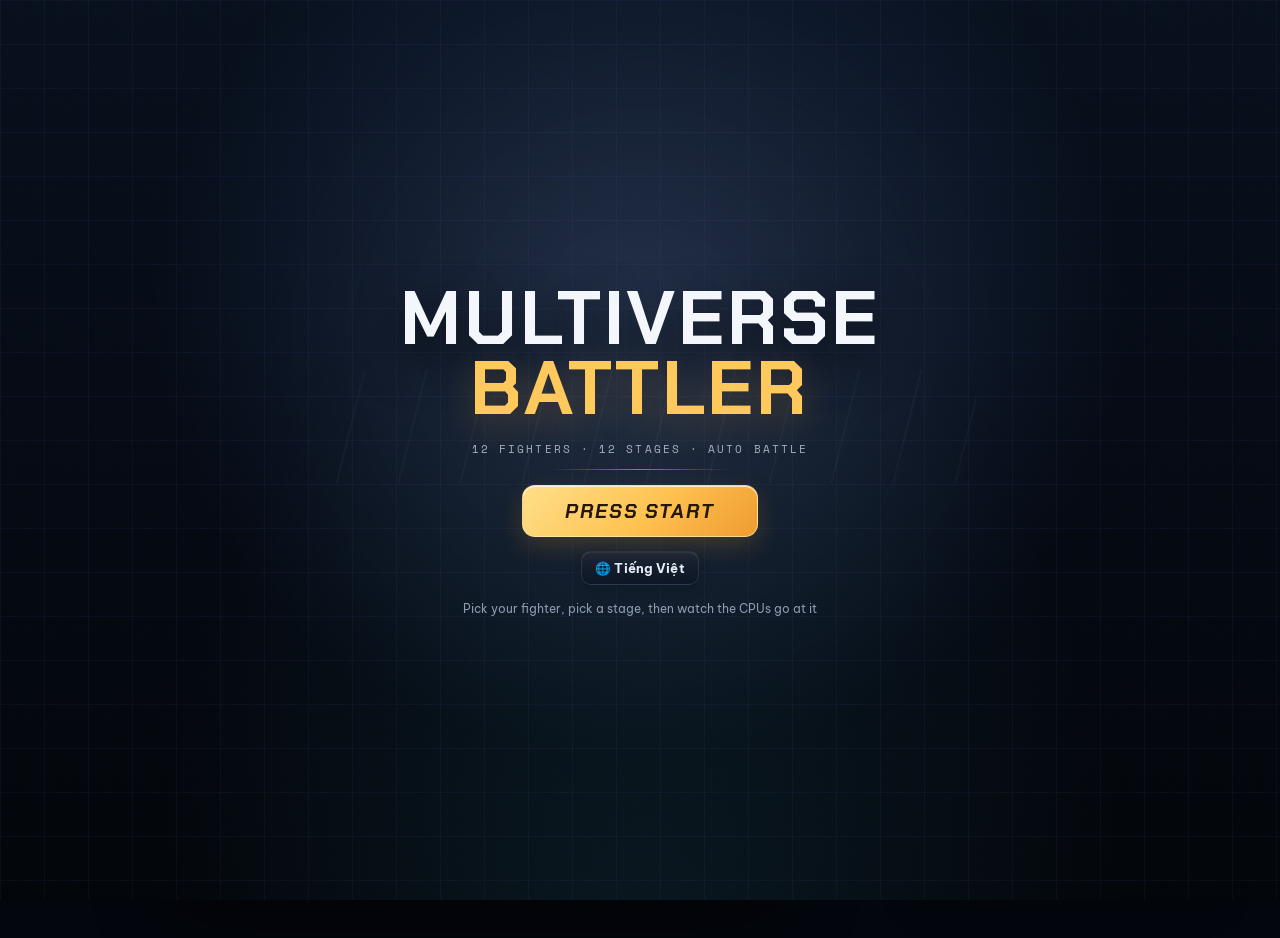
==== commit 6e3519d4: "feat: add home and stage selection buttons to arcade mode Added "Home" (Trang chủ) and "Change Stage" ====
--- a/play.html
+++ b/play.html
@@ -582,19 +582,21 @@
      cả trăm pixel nền trống quanh một cái canvas 600px — đúng cái lỗi "thừa nền" đã sửa
      một lần ở mục trên, chỉ là lần này nằm bên trong khung. */
 
-  /* LƯỚI HAI CỘT ĐÃ BỎ — dải HUD bên phải không còn gì để đựng.
-     Bố cục cũ là `minmax(0,1fr) 290px`: sàn đấu cột trái, nhật ký và bảng phím dồn sang
-     dải bên phải. Bỏ nhật ký khỏi trang chơi (xem chỗ khai thẻ đó) thì dải bên chỉ còn
-     đúng một dòng nhắc phím — giữ nguyên 290px cho một dòng chữ là chặn mất gần một phần
-     ba bề ngang của sàn đấu, đúng cái người dùng vừa kêu.
-     Giờ trang chơi là MỘT CỘT: header → thanh công cụ → sàn đấu ăn trọn bề ngang → bảng
-     phím thành một dải mỏng phía dưới. Không cần khai `grid` nào cả, `.wrap` vốn là khối
-     thường nên dòng chảy mặc định xếp đúng thứ tự đó.
-     Muốn dựng lại dải bên thì phải có thứ gì ĐÁNG một cột 290px, đừng nhồi lại mỗi dòng
-     nhắc phím vào đó. */
   @media(min-width:1040px){
-    /* Bảng phím thành một dải mỏng: nó chỉ có một dòng chữ nên đừng để nó cao bằng thẻ. */
-    body.arcade .wrap>.card.help{padding:10px 15px}
+    body.arcade .wrap{max-width:1040px;display:grid;grid-template-columns:minmax(0,1fr) 290px;
+      column-gap:16px;align-items:start}
+    body.arcade .wrap>header,body.arcade .wrap>.bar{grid-column:1/-1}
+    body.arcade .wrap>.stage{grid-column:1;grid-row:3/span 2}
+    /* `:has()` để nhận ra đúng thẻ nhật ký mà không phải đánh số thứ tự — đếm bằng
+       `nth-of-type` là hỏng ngay khi thêm bớt một khối. */
+    /* Hàng 3 là hàng CO GIÃN: nhật ký kéo cao bằng đúng sàn đấu, bảng phím hụt xuống sát
+       đáy. Để cả hai hàng `auto` thì phần dư của khối sàn (nó bắc qua hai hàng) bị chia
+       đều ra và hở một khoảng trống lơ lửng giữa hai thẻ — đo được hụt ~80px. */
+    body.arcade .wrap{grid-template-rows:auto auto 1fr auto}
+    body.arcade .wrap>.card:has(#log){grid-column:2;grid-row:3;margin-top:0;
+      align-self:stretch;display:flex;flex-direction:column;min-height:0}
+    body.arcade .wrap>.card.help{grid-column:2;grid-row:4}
+    body.arcade #log{flex:1;height:auto;min-height:0}
   }
   /* Đầu trang thành một TẤM BIỂN: logo bên trái, dòng cặp đấu thành một tấm thẻ bên
      phải. Trước đây hai dòng chữ xếp chồng ở góc trái, đọc ra đúng phần đầu của một bài
@@ -962,20 +964,6 @@
   .compWin em{display:block;font-style:normal;font-family:"Space Mono",monospace;font-size:10px;
     letter-spacing:.2em;text-transform:uppercase;color:var(--mute);margin-top:5px}
 
-  /* Nhập kết quả tay: dựng lại một giải bị xoá nhầm mà không phải đánh lại từng trận. */
-  .compMark{margin:10px 0 2px;padding:12px;border-radius:var(--r2);background:var(--s2);
-    box-shadow:inset 0 0 0 1px var(--line);display:flex;flex-wrap:wrap;gap:8px;
-    align-items:center;justify-content:center}
-  .compMark .mkLab{width:100%;text-align:center;font-family:"Space Mono",monospace;
-    font-size:10px;letter-spacing:.16em;color:#9A93C4;text-transform:uppercase}
-  .compMark button{height:var(--ctl)}
-  .compMark button.mkW.on{background:var(--gold);color:#17121F;font-weight:700}
-  .compMark label{display:flex;align-items:center;gap:6px;font-size:12px;color:#C8C2E8}
-  .compMark input{width:84px;height:var(--ctl);text-align:center}
-  .compMark .mkRow{width:100%;display:flex;flex-wrap:wrap;gap:8px;
-    align-items:center;justify-content:center}
-  .compMark .mkCap{font-size:12px;color:#9A93C4}
-  .compMark select{height:var(--ctl);max-width:100%}
   .compHead{font-family:"Space Mono",monospace;font-size:10px;letter-spacing:.16em;
     text-transform:uppercase;color:var(--mute);margin:14px 0 7px}
   .lgTab{width:100%;border-collapse:collapse;font-size:12.5px}
@@ -1252,7 +1240,10 @@
   body.arcade .card.help{color:#8794A8;background:rgba(9,15,25,.86)}
   body.arcade kbd{background:#121D2D;border-color:#293750;color:#DCE5F2;border-radius:6px}
 
-  /* (Lưới hai cột đã bỏ — xem ghi chú ở khối `@media(min-width:1040px)` phía trên.) */
+  @media(min-width:1040px){
+    body.arcade .wrap{grid-template-columns:minmax(0,1fr) 310px;column-gap:18px}
+    body.arcade .wrap>.card:has(#log){border-radius:18px}
+  }
 
   /* Full-screen flow: calmer backdrop, stronger hierarchy and generous spacing. */
   body.arcade .cselBox{
@@ -1770,149 +1761,46 @@
   .mAdv{display:none}
   body.human .mAdv{display:flex}
 
-  /* ---------- nút bấm trên màn hình — lối HUD của game MOBA ----------
-     Người dùng gửi ảnh màn chơi Liên Quân và chốt: *"làm nút wasd và nút skill hiện nay
-     TRÊN MÀN GAME như vầy, đòn nào đánh tay hay đã qua skill thì cũng hiện dạng như vậy
-     luôn cho nó hay"*. Ba điều đổi hẳn so với bản cũ:
-       1. Lớp nút **ĐÈ LÊN SÀN** chứ không nằm dưới canvas nữa. Bản cũ đặt dưới vì sợ che
-          mất nhân vật ở chế độ Phiêu lưu — giờ giải bằng CHỖ ĐẶT: cần điều khiển nằm hẳn
-          góc trái dưới, cụm chiêu nằm hẳn góc phải dưới, chừa trống nguyên dải giữa nơi
-          người chơi đứng. Cả lớp `pointer-events:none`, chỉ các nút mới bắt chạm.
-       2. Nút là HÌNH TRÒN, kính mờ, viền sáng theo màu nhân vật (`--pc`).
-       3. Hồi chiêu là một MẢNG TỐI QUAY theo kim đồng hồ (`conic-gradient` đọc `--cdA`)
-          cộng con số giây to giữa nút, đúng kiểu ô "12" trong ảnh mẫu.
-     `--cd` (phần trăm) vẫn được đặt như cũ vì `t_player.js` đọc thẳng nó; `--cdA` (độ) là
-     cái vòng quay. Đặt cả hai, và chỉ gán khi giá trị thật sự đổi. */
-  .pad{position:absolute;inset:9px;z-index:6;pointer-events:none;
-    --pb:clamp(44px,5.8vw,56px);        /* đường kính một nút chiêu thường */
-    --pk:clamp(38px,5.2vw,48px);        /* đường kính một nút hướng */
-    --pj:calc(var(--pb)*1.32);          /* nút đòn thường to hơn hẳn */
-    --pc:var(--cyan)}
+  /* ---------- nút bấm trên màn hình ----------
+     Đặt NGAY DƯỚI canvas chứ không đè lên sàn: ở chế độ Phiêu lưu người chơi đứng sát mép
+     dưới sàn, lớp nút đè lên là che mất chính nhân vật mình đang cầm. */
+  .pad{display:flex;align-items:flex-end;justify-content:space-between;gap:14px;
+    margin-top:10px;flex-wrap:wrap}
   .pad.off{display:none}
-  .pad>*{pointer-events:auto}
-
-  /* --- cần điều khiển: W trên, A · S · D dưới, đặt trong một đế tròn kiểu joystick --- */
-  .padDir{position:absolute;left:calc(var(--pk)*.34);bottom:calc(var(--pk)*.64);
-    display:flex;flex-direction:column;align-items:center;gap:calc(var(--pk)*.12)}
-  .padDir::before{content:'';position:absolute;left:50%;top:50%;
-    width:calc(var(--pk)*3.30);height:calc(var(--pk)*3.30);margin:calc(var(--pk)*-1.65) 0 0 calc(var(--pk)*-1.65);
-    border-radius:50%;pointer-events:none;
-    background:radial-gradient(circle at 50% 50%,rgba(8,12,26,.50),rgba(8,12,26,.20) 62%,transparent 73%);
-    box-shadow:inset 0 0 0 2px rgba(190,214,255,.16)}
-  .padBot{display:flex;gap:calc(var(--pk)*.12)}
-  .padK{position:relative;width:var(--pk);height:var(--pk);border:0;border-radius:50%;cursor:pointer;
-    display:flex;flex-direction:column;align-items:center;justify-content:center;line-height:1;
-    font-family:var(--fd);font-size:0;color:#EAF0FF;
-    background:radial-gradient(circle at 50% 34%,rgba(58,74,112,.92),rgba(14,18,36,.94));
-    box-shadow:inset 0 0 0 1.5px rgba(190,214,255,.30),0 4px 14px rgba(0,0,0,.55);
-    touch-action:none;user-select:none;-webkit-user-select:none;-webkit-tap-highlight-color:transparent}
-  /* Mũi tên là glyph chính, chữ phím ghi nhỏ bên dưới — nhìn ra hướng ngay mà vẫn biết
-     mình đang bấm phím nào trên bàn phím thật. */
-  .padK::before{content:attr(data-ar);font-size:calc(var(--pk)*.42);line-height:1;
-    color:#DCE6FF;text-shadow:0 1px 2px rgba(0,0,0,.7)}
-  .padK::after{content:attr(data-key);font-size:calc(var(--pk)*.21);letter-spacing:.06em;
-    text-transform:uppercase;opacity:.62;margin-top:calc(var(--pk)*.04)}
-  .padK.on,.padK:active{background:radial-gradient(circle at 50% 34%,#FFE08A,#C89412);
-    box-shadow:inset 0 0 0 1.5px var(--gold),0 0 18px rgba(255,197,66,.55)}
-  .padK.on::before,.padK:active::before,.padK.on::after,.padK:active::after{color:#161006;opacity:1}
-
-  /* --- cụm chiêu: đòn thường to ở góc phải dưới, ba chiêu xếp thành CUNG quanh nó --- */
-  .padSk{position:absolute;right:calc(var(--pb)*.62);bottom:calc(var(--pb)*.46);
-    width:calc(var(--pb)*2.71);height:calc(var(--pb)*2.71)}
-  .padBtn{position:absolute;width:var(--pb);height:var(--pb);border:0;border-radius:50%;cursor:pointer;
-    display:flex;flex-direction:column;align-items:center;justify-content:center;gap:0;
-    padding:0;color:#EAF0FF;
-    background:radial-gradient(circle at 50% 32%,rgba(64,82,124,.94),rgba(12,16,32,.95));
-    box-shadow:inset 0 0 0 1.5px rgba(190,214,255,.26),0 5px 16px rgba(0,0,0,.55);
-    touch-action:none;user-select:none;-webkit-user-select:none;-webkit-tap-highlight-color:transparent}
-  /* Ô đòn thường (J) nằm ngay góc, to gấp rưỡi — đúng ô lớn nhất trong ảnh mẫu. */
-  .padBtn[data-key="j"]{width:var(--pj);height:var(--pj);right:0;bottom:0;
-    background:radial-gradient(circle at 50% 32%,rgba(92,74,52,.94),rgba(26,16,10,.95));
-    box-shadow:inset 0 0 0 2px rgba(255,197,66,.34),0 6px 20px rgba(0,0,0,.6)}
-  /* Ba ô chiêu nằm trên cung tròn quanh tâm ô J: 180° · 135° · 90°, bán kính 1.55·pb.
-     BÁN KÍNH VÀ GÓC PHẢI ĐI VỚI NHAU, đừng sửa lẻ một cái: dây cung giữa hai ô cạnh nhau
-     là 2·R·sin(Δ/2) = 1.19·pb, tức hở đúng một nhịp so với đường kính pb. Bản đầu để
-     R=1.32·pb với Δ=40~45° nên dây cung chỉ còn 0.90·pb và ba ô CHỒNG LÊN NHAU. */
-  .padBtn[data-key="k"]{right:calc(var(--pb)*1.71);bottom:calc(var(--pb)*.16)}
-  .padBtn[data-key="l"]{right:calc(var(--pb)*1.26);bottom:calc(var(--pb)*1.26)}
-  .padBtn[data-key="u"]{right:calc(var(--pb)*.16);bottom:calc(var(--pb)*1.71)}
-  /* Ô tuyệt chiêu mang tông vàng cho khác hẳn hai chiêu thường. */
-  .padBtn[data-key="u"]{box-shadow:inset 0 0 0 1.5px rgba(255,197,66,.40),0 5px 16px rgba(0,0,0,.55)}
-  .padGlyph{font-size:calc(var(--pb)*.40);line-height:1;filter:drop-shadow(0 1px 2px rgba(0,0,0,.75))}
-  .padBtn[data-key="j"] .padGlyph{font-size:calc(var(--pj)*.40)}
-  .padBtn u{position:absolute;left:calc(var(--pb)*.06);top:calc(var(--pb)*.04);
-    font-family:var(--fd);font-size:calc(var(--pb)*.23);text-decoration:none;letter-spacing:.04em;
-    color:var(--pc);opacity:.92;text-shadow:0 1px 2px rgba(0,0,0,.8)}
-  .padBtn[data-key="j"] u{color:var(--gold)}
-  /* Tên chiêu nằm NGOÀI vòng tròn, ngay dưới nút — vòng tròn để dành cho glyph và số giây. */
-  .padBtn s{position:absolute;top:100%;left:50%;transform:translateX(-50%);margin-top:2px;
-    text-decoration:none;font-size:calc(var(--pb)*.155);line-height:1.1;
-    max-width:calc(var(--pb)*1.45);overflow:hidden;text-overflow:ellipsis;white-space:nowrap;
-    text-align:center;color:#D6E2FF;opacity:.85;text-shadow:0 1px 3px rgba(0,0,0,.9);
-    pointer-events:none}
-  /* Mảng tối QUAY theo kim đồng hồ, đúng lối vòng hồi chiêu của game MOBA. Chỉ là một lớp
-     nền (không phải transform/animation) nên Playwright vẫn coi nút là đứng yên. */
-  .padBtn::after{content:'';position:absolute;inset:0;border-radius:50%;pointer-events:none;
-    background:conic-gradient(rgba(6,8,18,.74) var(--cdA,0deg),transparent 0)}
-  .padBtn.rdy{box-shadow:inset 0 0 0 2px color-mix(in srgb,var(--pc) 70%,var(--line)),
-    0 0 18px color-mix(in srgb,var(--pc) 45%,transparent),0 5px 16px rgba(0,0,0,.55)}
-  .padBtn[data-key="j"].rdy{box-shadow:inset 0 0 0 2px var(--gold),
-    0 0 20px rgba(255,197,66,.45),0 6px 20px rgba(0,0,0,.6)}
-  .padBtn.on,.padBtn:active{background:radial-gradient(circle at 50% 32%,#FFE08A,#C89412);color:#161006}
+  .padDir{display:flex;flex-direction:column;align-items:center;gap:6px}
+  .padBot{display:flex;gap:6px}
+  .padK{width:52px;height:46px;border:0;border-radius:12px;cursor:pointer;
+    font-family:var(--fd);font-size:16px;letter-spacing:.04em;color:#EAF0FF;
+    background:linear-gradient(180deg,var(--s3),var(--s2));
+    box-shadow:inset 0 0 0 1px var(--line),0 4px 12px rgba(0,0,0,.4);
+    touch-action:none;user-select:none;-webkit-user-select:none}
+  .padK.on,.padK:active{background:linear-gradient(180deg,var(--gold),#C89412);color:#161006;
+    box-shadow:inset 0 0 0 1px var(--gold),0 0 14px rgba(255,197,66,.45)}
+  .padSk{display:flex;gap:8px;flex-wrap:wrap;justify-content:flex-end}
+  .padBtn{position:relative;width:74px;min-height:62px;border:0;border-radius:13px;cursor:pointer;
+    display:flex;flex-direction:column;align-items:center;justify-content:center;gap:2px;
+    padding:6px 4px;overflow:hidden;color:#EAF0FF;
+    background:linear-gradient(180deg,var(--s3),var(--s2));
+    box-shadow:inset 0 0 0 1px var(--line),0 4px 12px rgba(0,0,0,.4);
+    touch-action:none;user-select:none;-webkit-user-select:none}
+  .padBtn u{font-family:var(--fd);font-size:15px;text-decoration:none;letter-spacing:.04em;color:var(--cyan)}
+  .padBtn s{text-decoration:none;font-size:9.5px;line-height:1.15;opacity:.78;text-align:center;
+    max-width:9ch;overflow:hidden;text-overflow:ellipsis;white-space:nowrap}
+  /* Vòng hồi chiêu: một mảng tối dâng TỪ DƯỚI LÊN, chiều cao đặt bằng JS qua --cd.
+     Dùng `height` chứ không dùng `transform:scaleY` — xem luật ở mục 2h. */
+  .padBtn::after{content:'';position:absolute;left:0;right:0;bottom:0;height:var(--cd,0%);
+    background:rgba(8,6,20,.72);pointer-events:none}
+  .padBtn.rdy{box-shadow:inset 0 0 0 1px color-mix(in srgb,var(--cyan) 55%,var(--line)),0 0 14px rgba(77,226,255,.28)}
+  .padBtn.on,.padBtn:active{background:linear-gradient(180deg,var(--gold),#C89412);color:#161006}
   .padBtn.on u,.padBtn:active u{color:#161006}
-  .padBtn.on .padGlyph,.padBtn:active .padGlyph{filter:none}
-  .padBtn.lock{opacity:.46;cursor:not-allowed}
+  .padBtn.lock{opacity:.4;cursor:not-allowed}
   .padBtn.lock u{color:#8892A8}
-  .padBtn.lock .padGlyph{opacity:.35}
-  /* Số giây còn lại: to, nằm GIỮA nút, đè lên cả mảng tối — đúng ô "12" trong ảnh mẫu. */
-  .padCd{position:absolute;inset:0;display:flex;align-items:center;justify-content:center;
-    font-family:var(--fd);font-size:calc(var(--pb)*.34);color:#FFF;line-height:1;
-    text-shadow:0 2px 5px rgba(0,0,0,.85);pointer-events:none}
-  .padBtn[data-key="j"] .padCd{font-size:calc(var(--pj)*.32)}
-  .padBtn.lock .padCd{font-size:calc(var(--pb)*.24);color:#C9D6EF}
+  .padCd{font-family:var(--fd);font-size:11px;color:var(--gold);min-height:12px}
   @media(max-width:560px){
-    .pad{--pb:clamp(42px,12vw,54px);--pk:clamp(36px,10.5vw,46px)}
-    .padBtn s{display:none}            /* màn hẹp: bỏ chữ, giữ glyph cho đỡ chật */
-  }
-  @media(prefers-reduced-motion:reduce){ .padBtn,.padK{transition:none} }
-
-  /* ---------- khung sàn RỘNG RA ở BẢN AUTO nữa ----------
-     Người dùng: *"thiết kế bỏ cái battle logg đi, làm arena nhìn cho nó rộng hơn tí nữa"*.
-     Bỏ nhật ký xong thì trang chơi còn đúng MỘT cột (header → thanh công cụ → sàn → dải
-     phím), nhưng nhật ký nằm ở cột PHỤ nên bỏ nó KHÔNG tự nới sàn ra một pixel nào: bề
-     ngang vẫn bị luật `canvas{…;max-width:600px}` ở đầu file kẹp lại. Phải nới bằng tay.
-
-     Ba chỗ phải sửa cùng lúc, thiếu một chỗ là không thấy khác:
-       1. **`.stage` bó sát canvas** (`width:fit-content`) — để nguyên `100%` thì khung trải
-          hết cột 1160px trong khi canvas vẫn 600px, thừa hơn 250px nền trống mỗi bên.
-       2. **`max-width:none`** để gỡ cái kẹp 600px.
-       3. **Thanh công cụ bó gọn** đúng lối `body.human .bar`: chiều cao thật đo được là
-          102px, bó lại còn ~76px, tức trả 26px cho sàn. KHÔNG giấu nút nào — mấy bộ test
-          bấm thẳng vào chúng.
-
-     **QUAY 9:16 KHÔNG BỊ ẢNH HƯỞNG.** `recFrame()` blit `CV` theo KHO ẢNH THẬT của canvas
-     (`CV.width`/`CV.height`, tức 620×694 nhân tỉ lệ màn) chứ không đọc bề ngang CSS, nên
-     nới CSS bao nhiêu thì khung video vẫn đúng 1080×1920. Đừng đổi sang đọc
-     `getBoundingClientRect()` ở đó.
-
-     Phần trừ theo chiều cao **ĐO THẬT** trên màn 1280×900, không đoán: đỉnh khung sàn ở
-     206px với thanh công cụ cũ, bó gọn còn **182px**; canvas cao gấp `1388/1240 = 1.119`
-     lần bề ngang (nó KHÔNG vuông — có hai dải HUD kẹp trên dưới), nên `100vh − 275px` cho
-     ra 625px bề ngang và đáy khung sàn rơi đúng 900px: **cả sàn nằm trong màn**. Thử 262px
-     thì đáy thò ra 14px. Trần 980px để màn rộng mà thấp không kéo sàn dài quá tầm mắt.
-     Dải phím vẫn nằm dưới mép màn như trước (trang này vốn đã cuộn ở bề ngang 600px), đó
-     không phải chỗ đợt này chữa.
-     Đổi bố cục thanh công cụ hay tỉ lệ canvas thì **ĐO LẠI**, đừng vặn con số theo cảm
-     tính — quá tay là đáy sàn rơi ra ngoài màn hình. */
-  body.arcade .stage{width:fit-content;margin-inline:auto}
-  body.arcade canvas#arena{width:min(96vw,calc(100vh - 275px),980px);max-width:none;height:auto}
-  @media(max-width:820px){
-    /* Màn hẹp thì bề NGANG mới là chỗ chặn, phần trừ theo chiều cao gần như không ăn vào đâu. */
-    body.arcade canvas#arena{width:min(99vw,calc(100vh - 210px));max-width:none}
-  }
-  body.arcade .bar{--ctl:30px;gap:6px;padding:8px 12px;margin:10px 0}
-  body.arcade .bar>button,body.arcade .bar>select,body.arcade .bar>label.chk{height:30px;font-size:11.5px}
-  body.arcade .bar>label.chk{padding-inline:8px}
+    .padK{width:46px;height:42px}
+    .padBtn{width:62px;min-height:56px}
+    .pad{gap:8px}
+  }
 
   /* ---------- khung sàn RỘNG RA ở bản người chơi ----------
      Người dùng: *"chế độ người chơi làm màn hình vs khung rộng rộng ra để dễ nhìn hơn"*.
@@ -1925,28 +1813,13 @@
      về đúng bề ngang cũ 600px. Đã dính đúng một lần (đo ra 600 trên mốc 860). */
   /* `max-width:none` là BẮT BUỘC: luật `canvas{…;max-width:600px}` ở đầu file vẫn kẹp lại
      dù `width` đã nới, nên thiếu dòng này thì khung đứng nguyên 600px. Đã dính đúng một lần. */
-  /* Nới thêm một nấc nữa theo yêu cầu *"chỉnh ở chế độ chơi = tay thì màn hình rộng ra
-     nữa"*. Hai chỗ nới, và cả hai đều phải nới thì mới thấy khác:
-       1. **Trần tuyệt đối 860 → 1180px** — màn rộng mà chrome thấp thì trước đây bị cái
-          trần đó chặn lại.
-       2. **Phần trừ theo chiều cao 230 → 186px** — lớp nút giờ ĐÈ LÊN sàn nên không còn
-          chiếm một dải riêng bên dưới, và thanh công cụ ở bản người chơi được bó gọn lại
-          (xem `body.human .bar` ngay dưới).
-     Con số 186 ĐO THẬT chứ không đoán: đỉnh khung sàn nằm ở 206px trên màn 1280×900 với
-     thanh công cụ cũ, bó gọn lại thì còn ~172px, cộng đệm đáy. Đổi bố cục thanh công cụ
-     thì ĐO LẠI, đừng vặn con số theo cảm tính — quá tay là đáy sàn (chỗ đặt nút bấm) rơi
-     ra ngoài màn hình. */
-  body.human canvas#arena{width:min(97vw,calc(100vh - 186px),1180px);max-width:none;height:auto}
+  body.human canvas#arena{width:min(92vw,calc(100vh - 230px),860px);max-width:none;height:auto}
   @media(max-width:820px){
-    /* Màn hẹp thì bề NGANG mới là chỗ chặn (đo được 426px trên màn 430px), nên phần trừ
-       theo chiều cao ở đây gần như không ăn vào đâu. */
-    body.human canvas#arena{width:min(99vw,calc(100vh - 150px));max-width:none}
-  }
-  /* Thanh công cụ bó gọn ở bản người chơi: cùng bấy nhiêu nút nhưng thấp hơn một nhịp, để
-     trả chiều cao lại cho sàn đấu. KHÔNG giấu nút nào — mấy bộ test bấm thẳng vào chúng. */
-  body.human .bar{--ctl:28px;gap:5px;padding:7px 9px}
-  body.human .bar>button,body.human .bar>select,body.human .bar>label.chk{font-size:11px}
-  body.human .bar>label.chk{padding-inline:7px}
+    body.human canvas#arena{width:min(96vw,calc(100vh - 260px));max-width:none}
+  }
+  @media(min-width:1040px){
+    body.human.arcade .wrap{grid-template-columns:minmax(0,1fr) 300px}
+  }
 
   /* ---------- thẻ nâng cấp ---------- */
   .upRow{display:grid;grid-template-columns:repeat(3,1fr);gap:12px;margin:6px 0 4px}
@@ -2046,172 +1919,6 @@
   @media(prefers-reduced-motion:reduce){
     *,*::before,*::after{scroll-behavior:auto!important;animation-duration:.01ms!important;animation-iteration-count:1!important;transition-duration:.01ms!important}
   }
-
-  /* ---------- MATCH RECAP — thẻ "vì sao thắng", chỉ hiện SAU trận ----------
-     Ba ràng buộc, cả ba đều là luật đã chốt ở chỗ khác trong tài liệu:
-       · `pointer-events:none` cho CẢ khối — nó nằm đè lên sàn ngay phía trên dải nút
-         Đánh lại / Đổi nhân vật, mà mấy bộ test thì bấm thẳng vào đó (mục 9);
-       · không một `animation … infinite` nào — chuyển động lặp mãi ở khu giao diện làm
-         Playwright coi phần tử quanh đó là "chưa đứng yên". Cú hiện ra chạy ĐÚNG MỘT LẦN;
-       · sàn đấu vẫn thoáng: khối mang `.off` suốt cả trận, chỉ bỏ ra khi trận đã xong. */
-  .recap{
-    position:fixed;left:50%;bottom:66px;z-index:64;pointer-events:none;
-    width:min(94vw,560px);transform:translateX(-50%);
-    background:linear-gradient(180deg,rgba(16,24,39,.95),rgba(8,13,22,.96));
-    border:1px solid rgba(137,156,190,.2);border-radius:var(--r2);
-    box-shadow:var(--e2),inset 0 1px 0 rgba(255,255,255,.05);
-    padding:10px 13px 11px;font-size:12px;
-    animation:recapIn .34s ease-out 1
-  }
-  .recap.off{display:none}
-  body:not(.arcade) .recap{bottom:16px}
-  @keyframes recapIn{from{opacity:0}to{opacity:1}}
-  .recapTop{
-    display:flex;align-items:baseline;gap:10px;flex-wrap:wrap;
-    padding-bottom:7px;margin-bottom:7px;border-bottom:1px solid rgba(148,163,184,.14)
-  }
-  .recapTop b{
-    font-family:var(--fd);font-style:italic;letter-spacing:.06em;font-size:13px;
-    color:var(--gold);text-transform:uppercase
-  }
-  .recapTop span{color:var(--mute);font-size:11px}
-  .recapTop span i{color:#D7E1F2;font-style:normal;font-weight:700}
-  /* Mỗi đấu thủ MỘT hàng: cột tên ôm luôn dòng chiêu chủ lực bên dưới, chứ đừng tách
-     thành một hàng full-width riêng — tách ra là thẻ cao gấp đôi và cái nhãn "TOP MOVE"
-     của hàng tiêu đề nằm chỏng chơ một mình. */
-  .recapRow{display:grid;grid-template-columns:1fr 86px 56px 50px;gap:10px;align-items:center;padding:5px 0}
-  .recapRow+.recapRow{border-top:1px solid rgba(148,163,184,.07)}
-  .recapRow.head{padding:0 0 4px}
-  .recapRow.head>*{color:var(--mute);font-size:9.5px;letter-spacing:.09em;text-transform:uppercase}
-  .recapWho{display:flex;align-items:center;gap:7px;min-width:0}
-  .recapDot{width:8px;height:8px;border-radius:50%;flex:0 0 auto;box-shadow:0 0 8px -1px currentColor}
-  .recapNm{
-    font-family:var(--fd);font-style:italic;font-weight:700;letter-spacing:.03em;font-size:12.5px;
-    white-space:nowrap;overflow:hidden;text-overflow:ellipsis
-  }
-  .recapRow.win .recapNm::after{content:'★';margin-left:5px;color:var(--gold);font-style:normal}
-  .recapRow.dead{opacity:.55}
-  .recapRow.dead .recapNm{text-decoration:line-through}
-  .recapHp{display:flex;flex-direction:column;gap:3px}
-  .recapBar{height:5px;border-radius:3px;background:rgba(148,163,184,.16);overflow:hidden}
-  .recapBar>i{display:block;height:100%;border-radius:3px;background:currentColor}
-  .recapHpN{font-size:10px;color:var(--mute);font-variant-numeric:tabular-nums}
-  .recapN{text-align:right;font-variant-numeric:tabular-nums;font-weight:700;font-size:12.5px}
-  .recapN.dmg{color:#FFB199}
-  .recapN.heal{color:#7DEBAB}
-  .recapN.zero{color:var(--mute);font-weight:400}
-  .recapMv{
-    display:flex;gap:6px;align-items:baseline;min-width:0;
-    font-size:10.5px;color:var(--mute);padding-left:15px;margin-top:2px
-  }
-  .recapMv b{
-    color:var(--cyan);font-family:var(--fd);font-style:italic;letter-spacing:.04em;font-weight:700;
-    white-space:nowrap;overflow:hidden;text-overflow:ellipsis
-  }
-  .recapMore{padding-top:6px;color:var(--mute);font-size:10.5px;text-align:center}
-  @media (max-width:560px){
-    .recap{font-size:11px;padding:8px 10px 9px}
-    .recapRow{grid-template-columns:1fr 58px 46px 42px;gap:6px}
-    .recapNm,.recapN{font-size:11px}
-  }
-  @media (prefers-reduced-motion:reduce){ .recap{animation:none} }
-
-  /* ---------- BẢNG THÔNG SỐ TRẬN ----------
-     Dùng lại vỏ `.csel` nên chỉ phải tả phần RUỘT. Không một `animation … infinite` nào:
-     nút ✕ nằm ngay trong khối này và mấy bộ test bấm thẳng vào nó (mục 2h). */
-  #statsBoard .cselBody{text-align:left}
-  .stNone{padding:26px 4px;text-align:center;color:var(--mute)}
-  .stTop{
-    display:flex;gap:10px;flex-wrap:wrap;margin-bottom:14px
-  }
-  .stKpi{
-    flex:1 1 150px;padding:10px 13px;border-radius:var(--r1);
-    background:linear-gradient(180deg,rgba(21,31,49,.92),rgba(11,17,29,.92));
-    box-shadow:inset 0 0 0 1px rgba(137,156,190,.16)
-  }
-  .stKpi b{
-    display:block;font-family:var(--fd);font-style:italic;font-size:21px;
-    color:var(--gold);font-variant-numeric:tabular-nums;line-height:1.15
-  }
-  .stKpi span{font-size:10.5px;color:var(--mute);letter-spacing:.06em;text-transform:uppercase}
-  .stCard{
-    margin-bottom:13px;padding:12px 13px 10px;border-radius:var(--r2);
-    background:linear-gradient(180deg,rgba(17,25,40,.94),rgba(9,14,24,.94));
-    box-shadow:inset 0 0 0 1px rgba(137,156,190,.15),var(--e1);
-    border-left:3px solid var(--c)
-  }
-  .stHead{display:flex;align-items:center;gap:9px;flex-wrap:wrap;margin-bottom:9px}
-  .stDot{width:9px;height:9px;border-radius:50%;background:var(--c);flex:0 0 auto}
-  .stName{
-    font-family:var(--fd);font-style:italic;font-weight:700;font-size:16px;
-    letter-spacing:.03em;color:var(--c)
-  }
-  .stTag{
-    font-style:normal;font-size:9.5px;letter-spacing:.1em;padding:2px 7px;border-radius:var(--rp);
-    background:rgba(148,163,184,.14);color:var(--mute)
-  }
-  .stTag.win{background:rgba(255,201,92,.17);color:var(--gold)}
-  .stTag.ko{background:rgba(255,99,140,.15);color:#FF9CB0}
-  .stHp{
-    flex:1 1 90px;max-width:160px;height:6px;border-radius:3px;
-    background:rgba(148,163,184,.16);overflow:hidden
-  }
-  .stHp>i{display:block;height:100%;border-radius:3px;background:var(--c)}
-  .stHpN{font-size:10.5px;color:var(--mute);font-variant-numeric:tabular-nums}
-  .stKpis{
-    display:grid;grid-template-columns:repeat(6,1fr);gap:7px;margin-bottom:11px
-  }
-  .stKpis>div{
-    padding:7px 8px;border-radius:var(--r1);background:rgba(8,13,22,.7);
-    box-shadow:inset 0 0 0 1px rgba(137,156,190,.1)
-  }
-  .stKpis b{
-    display:block;font-size:15px;font-weight:700;font-variant-numeric:tabular-nums;
-    color:#E9EEF7;line-height:1.2
-  }
-  .stKpis b.kDmg{color:#FFB199}
-  .stKpis b.kTake{color:#FF8FA8}
-  .stKpis b.kHeal{color:#7DEBAB}
-  .stKpis span{font-size:9.5px;color:var(--mute);letter-spacing:.04em}
-  .stSub{
-    margin:11px 0 5px;font-size:10px;letter-spacing:.1em;text-transform:uppercase;
-    color:var(--mute);font-weight:700
-  }
-  .stTab{width:100%;border-collapse:collapse;font-size:12px}
-  .stTab th{
-    text-align:right;padding:0 6px 5px;font-size:9.5px;letter-spacing:.07em;
-    text-transform:uppercase;color:var(--mute);font-weight:600;white-space:nowrap
-  }
-  .stTab th:first-child,.stTab td:first-child{text-align:left}
-  .stTab td{
-    text-align:right;padding:5px 6px;font-variant-numeric:tabular-nums;
-    border-top:1px solid rgba(148,163,184,.08);white-space:nowrap
-  }
-  .stTab td.stNm{
-    font-family:var(--fd);font-style:italic;font-weight:700;letter-spacing:.03em;
-    color:var(--cyan);max-width:210px;overflow:hidden;text-overflow:ellipsis
-  }
-  .stTab td.stBig2{font-weight:700;color:#E9EEF7}
-  /* Cột tỉ lệ: thanh nền + con số đè lên, nên đọc được cả hình lẫn số trong một ô hẹp. */
-  .stTab td.stPc{position:relative;min-width:74px}
-  .stTab td.stPc>i{
-    position:absolute;left:6px;top:50%;height:13px;transform:translateY(-50%);
-    border-radius:2px;opacity:.28
-  }
-  .stTab td.stPc>b{position:relative;font-weight:600}
-  .stEmpty{padding:7px 2px;color:var(--mute);font-size:11.5px}
-  @media (max-width:760px){
-    .stKpis{grid-template-columns:repeat(3,1fr)}
-    .stTab{font-size:11px}
-    .stTab td.stPc{min-width:62px}
-  }
-  @media (max-width:460px){
-    .stKpis{grid-template-columns:repeat(2,1fr)}
-    .stTab th:nth-child(5),.stTab td:nth-child(5){display:none}
-  }
-  /* Bảng thông số mở ra thì dải nút sau trận nhường chỗ — nó z-index 65, nằm trên .csel
-     (60), nên không giấu là bốn cái nút nằm chình ình giữa bảng. Cùng lối #arcStage. */
-  body:has(#statsBoard:not(.off)) .arcOver{display:none}
 </style>
 </head>
 <body>
@@ -2235,12 +1942,11 @@
       <option value="p2" id="modeP2" data-i18n="mP2">Điều khiển bên phải</option>
     </select>
     <select id="speed">
-      <!-- Mốc "2x" CŨ (speedMul 1) giờ là tốc độ gốc, mấy mốc kia quy đổi theo nó.
-           Giá trị ở đây là bội số của BASE_SPEED mới, nên "Gốc 1x" phải đúng bằng 1. -->
-      <option value="0.7" data-i18n="spSlow">Chậm 0.7x</option>
-      <option value="1" selected data-i18n="spNormal">Gốc 1x</option>
-      <option value="1.5" data-i18n="spFast">Nhanh 1.5x</option>
-      <option value="2" data-i18n="spFaster">Nhanh 2x</option>
+      <!-- nhịp 0.5 cũ giờ là tốc độ gốc, các mốc khác quy đổi theo nó -->
+      <option value="0.35" data-i18n="spSlow">Chậm 0.7x</option>
+      <option value="0.5" selected data-i18n="spNormal">Gốc 1x</option>
+      <option value="0.75" data-i18n="spFast">Nhanh 1.5x</option>
+      <option value="1" data-i18n="spFaster">Nhanh 2x</option>
     </select>
     <label class="chk"><input type="checkbox" id="autoskill" checked> <span data-i18n="autoskill">Tự dùng chiêu</span></label>
     <select id="cast" title="Nhịp ra chiêu của cả hai bên">
@@ -2264,19 +1970,17 @@
          ngay khi bấm PRESS START, mà gói mấy chục MB thì còn tải cả chục giây nữa —
          người chơi vào trận thấy model vector và tưởng mất ảnh. -->
     <div class="loadChip" id="loadChip" style="display:none"></div>
-    <!-- NÚT BẤM ĐÈ LÊN SÀN, chỉ hiện ở bản người chơi — lối HUD của game MOBA.
-         Hình dáng cần điều khiển giữ đúng như người dùng chốt từ trước: "w trên cùng, a
-         bên trái dưới, s giữa dưới w và d bên phải dưới" — hàng dưới là A · S · D và W
-         nằm một mình ở trên, thẳng cột với S. Cụm chiêu bên phải: đòn thường (J) là ô to
-         ở góc, ba chiêu xếp thành cung quanh nó; ô nào cũng có glyph, chữ phím, tên chiêu
-         và vòng hồi chiêu quay. -->
+    <!-- NÚT BẤM TRÊN MÀN HÌNH, chỉ hiện ở bản người chơi.
+         Người dùng chốt đúng hình dáng: "w trên cùng, a bên trái dưới, s giữa dưới w và d
+         bên phải dưới" — nên hàng dưới là A · S · D và W nằm một mình ở trên, ngay phía
+         trên chữ S. Bốn ô chiêu bên phải hiện rõ tên chiêu, chữ phím và VÒNG HỒI CHIÊU. -->
     <div class="pad off" id="padWrap">
       <div class="padDir">
-        <button class="padK padUp" data-key="w" data-ar="▲" type="button"></button>
+        <button class="padK padUp" data-key="w" type="button">W</button>
         <div class="padBot">
-          <button class="padK" data-key="a" data-ar="◀" type="button"></button>
-          <button class="padK" data-key="s" data-ar="▼" type="button"></button>
-          <button class="padK" data-key="d" data-ar="▶" type="button"></button>
+          <button class="padK" data-key="a" type="button">A</button>
+          <button class="padK" data-key="s" type="button">S</button>
+          <button class="padK" data-key="d" type="button">D</button>
         </div>
       </div>
       <div class="padSk" id="padSk"></div>
@@ -2284,14 +1988,10 @@
 
   
 
-  <!-- Nhật ký trận đấu CHỈ CÒN Ở XƯỞNG. Người dùng: *"thiết kế bỏ cái battle logg đi, làm
-       arena nhìn cho nó rộng hơn tí nữa"* — bỏ nó đi là dải HUD bên phải trống hẳn, nên
-       trang chơi thu về một cột và sàn đấu ăn trọn bề ngang.
-       Ở xưởng thì giữ: 216 chỗ gọi `say()` viết vào đây và đó là cửa duy nhất để soi xem
-       cơ chế nào vừa nổ. `paintLog()` vốn đã gác `if(!lg)return` và `say()` chỉ đẩy vào
-       `G.logs`, nên trang chơi không có ô này cũng không ném lỗi.
-       Cặp mốc này là một cặp RIÊNG, không lồng vào cặp phía trên (mục 2f). -->
-  
+  <div class="card">
+    <h3 data-i18n="log">Diễn biến</h3>
+    <div id="log"></div>
+  </div>
 
   <div class="card help" data-i18n="keys">
     <kbd>W A S D</kbd> di chuyển · <kbd>J</kbd> chiêu 1 · <kbd>K</kbd> chiêu 2 · <kbd>L</kbd> chiêu 3 · <kbd>U</kbd> tuyệt chiêu · <kbd>Space</kbd> dừng · <kbd>R</kbd> đánh lại
@@ -2371,15 +2071,8 @@
     </div>
   </div>
 </div>
-<!-- Thẻ Match Recap sau trận. Nằm NGOÀI cặp mốc cắt của xưởng nên trang chơi cũng có
-     (đừng viết lại cái mốc đó ra đây — mk_play.py đếm số mốc và sẽ báo lệch).
-     Cả khối `pointer-events:none`: nó lơ lửng ngay trên dải nút bên dưới. -->
-<div class="recap off" id="recapCard" aria-live="polite"></div>
 <div class="arcOver off" id="arcOver">
   <button id="arcGoHome" class="arcOnly" type="button" data-i18n="home">🏠 Trang chủ</button>
-  <!-- Thông số trận: một tuỳ chọn ngang hàng với "về lại sảnh", luôn hiện sau trận
-       (kể cả giữa giải hay giữa hành trình Phiêu lưu — trận nào cũng có sổ). -->
-  <button id="arcStats" type="button" data-i18n="statsBtn">📊 Thông số trận</button>
   <button id="arcAgain" class="primary" type="button" data-i18n="again">↻ Đánh lại</button>
   <button id="arcPickStage" class="arcOnly" type="button" data-i18n="pickStage">🗺 Đổi màn</button>
   <button id="arcPick" type="button" data-i18n="repick">⚔ Đổi nhân vật / màn</button>
@@ -2389,20 +2082,6 @@
   <button id="arcAdv" class="primary" type="button" style="display:none" data-i18n="arcAdvBtn">▶ Bảng hành trình</button>
 </div>
 
-<!-- Bảng THÔNG SỐ TRẬN — mở bằng nút 📊 trong dải nút sau trận. Dùng lại vỏ .csel như
-     bảng xếp hạng, và nằm NGOÀI cặp mốc cắt của xưởng nên trang chơi cũng có. -->
-<div class="csel off" id="statsBoard">
-  <div class="cselBox">
-    <h2 id="statsTitle"></h2>
-    <div class="cselSub" id="statsSub"></div>
-    <div class="cselBody"><div id="statsBody"></div></div>
-    <div class="cselBar">
-      <button id="statsClose" class="primary" type="button" data-i18n="stClose">✕ Đóng</button>
-      <button type="button" data-lang-toggle title="Vietnamese / English">🌐 English</button>
-    </div>
-  </div>
-</div>
-
 <!-- Bảng xếp hạng / sơ đồ nhánh, hiện GIỮA hai trận của giải. Dùng lại vỏ .csel của màn
      chọn nhân vật nên không phải dựng thêm một lớp phủ kiểu khác. -->
 <div class="csel off" id="compBoard">
@@ -2410,12 +2089,8 @@
     <h2 id="compTitle">LEAGUE</h2>
     <div class="cselSub" id="compSub"></div>
     <div class="cselBody"><div id="compBody"></div></div>
-    <!-- Ghi kết quả một trận bằng tay. Hai việc: dựng lại giải bị xoá nhầm mà khỏi phải
-         đánh lại từng trận, và ghi nhận trận đã đá ở nơi khác. Chỉ hiện khi bấm nút. -->
-    <div class="compMark off" id="compMarkBox"></div>
     <div class="cselBar">
       <button id="compGo" class="primary" type="button">▶</button>
-      <button id="compMark" type="button" data-i18n="compMark">✎ Nhập kết quả</button>
       <button id="compPick" type="button" data-i18n="compPick">⚔ Đổi đội hình</button>
       <button id="compQuit" type="button" data-i18n="compQuit">✕ Bỏ giải</button>
       <button type="button" data-lang-toggle title="Vietnamese / English">🌐 English</button>
@@ -2568,26 +2243,11 @@
 const rnd=(a,b)=>a+Math.random()*(b-a), chance=p=>Math.random()<p;
 const clamp=(v,a,b)=>v<a?a:(v>b?b:v), dist=(a,b)=>Math.hypot(a.x-b.x,a.y-b.y);
 
-/* ---------- NHỊP GỐC: mốc "2x" cũ GIỜ LÀ TỐC ĐỘ GỐC ----------
-   Người dùng chốt: *"bây giờ chỉnh tốc 2x là tốc độ gốc cho trò chơi này (thay đổi thông
-   số mô tả hết toàn bộ)"*. Nghĩa là trận chạy nhanh GẤP ĐÔI bản trước, và mọi con số thời
-   gian người chơi ĐỌC ĐƯỢC phải giảm một nửa theo.
-
-   Cách làm: `BASE_SPEED` lên 1 nên **một giây trong trận = một giây thật**. Vì cả mô phỏng
-   chạy bằng giây-trong-trận nên chỉ cần đổi đúng con số này là TẤT CẢ cùng nhanh gấp đôi
-   một lượt — chạy, hồi chiêu, choáng, cháy — không lệch nhau một nhịp nào.
-
-   TỪ ĐÂY `RT` CHỈ CÒN LÀ HỆ SỐ HIỂN THỊ (giây trong trận -> giây người chơi thấy) và nó
-   bằng 1, nên `rts()` thành phép đồng nhất: bảng kỹ năng tự in ra con số đã giảm một nửa,
-   còn sát thương duy trì tự in ra con số gấp đôi (cùng bấy nhiêu dmg, dồn vào nửa thời
-   gian). Không phải sửa tay từng dòng mô tả — miễn là dòng đó bọc `rts()`.
-
-   Phần KHAI HẰNG thì KHÔNG được đụng: mọi con số cân bằng phải giữ nguyên giá trị
-   giây-trong-trận, không thì tương quan giữa các nhân vật lệch hết. Lối khai cũ
-   ("15 giây người chơi" rồi bọc `gs()`) vì vậy đi qua một hằng RIÊNG là `LRT` — xem ngay
-   dưới chỗ khai `gs()`. ĐỪNG gộp `LRT` về lại `RT`: gộp là mọi hằng bọc `gs()` nhân đôi
-   giá trị trong trận trong khi hằng khai thẳng thì đứng yên, tức vỡ cân bằng. */
-const BASE_SPEED=1, RT=1/BASE_SPEED;
+/* Nhịp gốc của trận: chọn "Gốc 1x" ở thanh tốc độ tức là speedMul 0.5, nên một
+   giây trong trận trôi qua bằng hai giây người chơi ngồi đếm. Mọi hằng số thời
+   gian bên dưới tính bằng giây-trong-trận; rts() đổi sang giây người chơi thấy
+   và chỉ dùng cho chữ hiển thị. */
+const BASE_SPEED=0.5, RT=1/BASE_SPEED;
 const rts=sec=>String(+(sec*RT).toFixed(2));
 let G=null, running=false, speedMul=BASE_SPEED, mode='auto', autoSkill=true;
 /* Màn VS trước trận (xem `vsShow()` ở khối arcade cuối file). Khai cờ Ở ĐÂY chứ không
@@ -2634,7 +2294,7 @@
     cselChar:'CHỌN <span>NHÂN VẬT</span>', cselStage:'CHỌN <span>MÀN ĐẤU</span>',
     go:'⚔ Vào trận', goNext:'Tiếp ▸ Chọn màn', goFight:'⚔ VÀO TRẬN!', back:'◂ Quay lại', close:'Đóng',
     mDuel:'Đấu tay đôi', mDuelSub:'1 vs 1',
-    mFfa:'Hỗn chiến', mFfaSub:'3–8 người · last man standing',
+    mFfa:'Hỗn chiến', mFfaSub:'3–6 người · last man standing',
     mTeam:'Đánh theo đội', mTeamSub:'2–4 đội · tối đa 8 người',
     mRelay:'Đánh tuần tự', mRelaySub:'2–4 đội · thắng thì giữ máu ở lại sân',
     sideL:'Bên trái', sideR:'Bên phải', stagePick:'Chọn màn đấu',
@@ -2708,10 +2368,6 @@
     vsTap:'Chạm để vào trận', arcBoard:'▶ Bảng xếp hạng',
     compBracket:'Sơ đồ nhánh', compResults:'Kết quả đã đá', compPick:'⚔ Đổi đội hình',
     compQuit:'✕ Bỏ giải', compChamp:'Vô địch', compOver:'Giải đã xong',
-    compMark:'✎ Nhập kết quả', compMarkLab:'Ghi kết quả trận này bằng tay',
-    compMarkGo:'Ghi nhận', compMarkWho:'Ai thắng', compMarkHp:'Máu còn lại',
-    compLeaveAsk:'Giải đang đá dở. Thoát ra là mất bảng xếp hạng. Vẫn thoát?',
-    compBakAsk:'Có một giải bỏ dở ({n}/{t} trận đã đá). Khôi phục lại?',
     compLeagueT:'GIẢI <span>VÒNG TRÒN</span>', compCupT:'GIẢI <span>LOẠI TRỰC TIẾP</span>',
     compProg:'Đã đá {n}/{t} trận', compNone:'Chưa có trận nào',
     compMore:'… và {n} trận cũ hơn',
@@ -2735,25 +2391,7 @@
     packBytes:'Đang tải ảnh và tiếng… {a} / {b} MB', packDecode:'Đang mở gói…',
     packOpen:'Đang mở gói… {n} / {t}', bootHint:'Tải xong là vào chơi được ngay',
     bootRetry:'↻ Thử tải lại', bootErr:'Mạng trục trặc, chưa tải xong gói ảnh và tiếng.', bootWait:'Đang chuẩn bị…',
-    musicNone:'Chưa có file nhạc nền nào nên đang dùng nhạc tự tạo. Muốn nhạc của bạn thì nạp file vào ô nhạc ở trang xưởng rồi xuất gói.',
-    /* ---------- thẻ Match Recap ---------- */
-    rcTitle:'TỔNG KẾT TRẬN', rcDur:'Thời lượng', rcWin:'Thắng',
-    rcFighter:'Đấu thủ', rcHp:'Máu còn', rcDmg:'Sát thương', rcHeal:'Hồi máu',
-    rcTop:'Chiêu chủ lực', rcBasic:'Đòn thường', rcNone:'chưa gây sát thương',
-    rcMore:'… và {n} đấu thủ nữa',
-    /* ---------- bảng thông số trận ---------- */
-    statsBtn:'📊 Thông số trận',
-    statsH:'THÔNG SỐ <span>TRẬN ĐẤU</span>',
-    statsSub:'Phân tích toàn bộ sát thương — ai gây ra bao nhiêu, bằng chiêu gì',
-    statsNone:'Chưa đánh trận nào nên chưa có gì để xem.',
-    stTotal:'Tổng sát thương cả trận', stDur:'Thời lượng', stFighters:'Đấu thủ',
-    stDealt:'Gây ra', stTaken:'Phải chịu', stHeal:'Hồi máu', stDps:'Dmg/giây',
-    stHits:'Số đòn trúng', stAvgHit:'TB mỗi đòn', stBig:'Đòn nặng nhất',
-    stOutH:'Sát thương GÂY RA — từng chiêu',
-    stInH:'Sát thương PHẢI CHỊU — từng chiêu',
-    stMove:'Chiêu', stCnt:'Đòn', stSum:'Tổng', stShare:'Tỉ lệ', stAvg:'TB', stMax:'Cao nhất',
-    stEmpty:'không có', stWin:'THẮNG', stKo:'BỊ HẠ', stAlive:'CÒN SỐNG',
-    stClose:'✕ Đóng'
+    musicNone:'Chưa có file nhạc nền nào nên đang dùng nhạc tự tạo. Muốn nhạc của bạn thì nạp file vào ô nhạc ở trang xưởng rồi xuất gói.'
   },
   en:{
     tagline:'Cross-universe arena · 12 fighters · 12 stages',
@@ -2766,7 +2404,7 @@
     cselChar:'SELECT <span>FIGHTER</span>', cselStage:'SELECT <span>STAGE</span>',
     go:'⚔ Fight', goNext:'Next ▸ Stage', goFight:'⚔ FIGHT!', back:'◂ Back', close:'Close',
     mDuel:'Duel', mDuelSub:'1 vs 1',
-    mFfa:'Free-for-all', mFfaSub:'3–8 fighters · last one standing',
+    mFfa:'Free-for-all', mFfaSub:'3–6 fighters · last one standing',
     mTeam:'Team battle', mTeamSub:'2–4 teams · up to 8 fighters',
     mRelay:'Relay battle', mRelaySub:'2–4 teams · winner stays on, HP and all',
     sideL:'Left side', sideR:'Right side', stagePick:'Select stage',
@@ -2840,10 +2478,6 @@
     vsTap:'Tap to start', arcBoard:'▶ Standings',
     compBracket:'Bracket', compResults:'Played', compPick:'⚔ Change line-up',
     compQuit:'✕ Quit competition', compChamp:'Champion', compOver:'Competition over',
-    compMark:'✎ Enter result', compMarkLab:'Record this match by hand',
-    compMarkGo:'Save result', compMarkWho:'Winner', compMarkHp:'HP left',
-    compLeaveAsk:'A competition is still running. Leaving wipes the standings. Leave anyway?',
-    compBakAsk:'A competition was left unfinished ({n}/{t} matches played). Restore it?',
     compLeagueT:'<span>LEAGUE</span> TABLE', compCupT:'<span>KNOCKOUT</span> BRACKET',
     compProg:'{n}/{t} matches played', compNone:'No match played yet',
     compMore:'… and {n} older matches',
@@ -2867,31 +2501,13 @@
     packBytes:'Loading art and sound… {a} / {b} MB', packDecode:'Unpacking…',
     packOpen:'Unpacking… {n} / {t}', bootHint:'The fight starts as soon as this finishes',
     bootRetry:'↻ Try again', bootErr:'Network hiccup — the image and sound pack did not finish loading.', bootWait:'Getting ready…',
-    musicNone:'No music file loaded yet, so the built-in track is playing. Drop your own music into the studio slots and export the pack.',
-    /* ---------- match recap card ---------- */
-    rcTitle:'MATCH RECAP', rcDur:'Duration', rcWin:'Winner',
-    rcFighter:'Fighter', rcHp:'HP left', rcDmg:'Damage', rcHeal:'Healed',
-    rcTop:'Top move', rcBasic:'Basic Attack', rcNone:'no damage dealt',
-    rcMore:'… and {n} more fighter(s)',
-    /* ---------- match stats board ---------- */
-    statsBtn:'📊 Match stats',
-    statsH:'MATCH <span>STATS</span>',
-    statsSub:'Full damage breakdown — who dealt what, and with which move',
-    statsNone:'No match played yet, so there is nothing to show.',
-    stTotal:'Total damage this match', stDur:'Duration', stFighters:'Fighters',
-    stDealt:'Dealt', stTaken:'Taken', stHeal:'Healed', stDps:'Dmg/sec',
-    stHits:'Hits landed', stAvgHit:'Avg per hit', stBig:'Biggest hit',
-    stOutH:'Damage DEALT — move by move',
-    stInH:'Damage TAKEN — move by move',
-    stMove:'Move', stCnt:'Hits', stSum:'Total', stShare:'Share', stAvg:'Avg', stMax:'Biggest',
-    stEmpty:'none', stWin:'WINNER', stKo:'DEFEATED', stAlive:'STANDING',
-    stClose:'✕ Close'
+    musicNone:'No music file loaded yet, so the built-in track is playing. Drop your own music into the studio slots and export the pack.'
   }
 };
 const t=k=>{ const d=L[LANG]||L.vi; return d[k]!==undefined?d[k]:(L.vi[k]!==undefined?L.vi[k]:k); };
 /* Chuỗi song ngữ dạng {vi,en} — dùng cho dữ liệu (mô tả chiêu, tên màn, tiểu sử). */
 const tr=o=>!o?'':(typeof o==='string'?o:(o[LANG]||o.vi||o.en||''));
-/* Câu có chỗ điền số: tf('subFfa',{lo:3,hi:8}) */
+/* Câu có chỗ điền số: tf('subFfa',{lo:3,hi:6}) */
 const tf=(k,m)=>String(t(k)).replace(/\{(\w+)\}/g,(_,x)=>m[x]!==undefined?m[x]:'{'+x+'}');
 function applyLang(){
   document.documentElement.lang=LANG;
@@ -2904,8 +2520,6 @@
   if(typeof cselRefresh==='function'&&typeof TMP!=='undefined'){ buildStages(); cselRefresh(); }
   if(typeof compPaint==='function'&&typeof COMP!=='undefined'&&COMP) compPaint();
   if(typeof advPaint==='function'&&typeof ADV!=='undefined'&&ADV) advPaint();
-  if(typeof recapPaint==='function'&&typeof G!=='undefined'&&G&&G.recap) recapPaint();
-  if(typeof statsOn==='function'&&statsOn()) statsPaint();
 }
 function setLang(v){
   LANG=(v==='en')?'en':'vi';
@@ -2952,7 +2566,7 @@
 let STAGE='dojo';                  // màn đang chọn, lưu chung khoá cfg_picks
 
 const SETS=[
-  {key:'sakura', name:'Haruno Sakura', poses:[['idle','Thủ thế'],['atk1','Ném shuriken'],['punch','Đấm chakra'],['kick','Đá chakra'],['burst','Cherry Blossom Burst (đập đất)'],['charge','Chakra-Enhanced Punch (lao tới)'],['heal','Medical Ninjutsu (kết ấn, đứng yên cả chiêu)'],['seal','Hundred Seal (khoảnh khắc mở dấu ấn)'],['byakugo','Byakugo (đứng tạo dáng trong Hundred Seal)'],['sealatk','Byakugo (ra đòn trong Hundred Seal)'],['hurt','Trúng đòn'],['injured','Tơi tả (<20% máu)'],['win','Ăn mừng'],['down','Gục ngã']]},
+  {key:'sakura', name:'Haruno Sakura', poses:[['idle','Thủ thế'],['atk1','Ném shuriken'],['punch','Đấm chakra'],['kick','Đá chakra'],['burst','Cherry Blossom Burst (đập đất)'],['charge','Chakra-Enhanced Punch (lao tới)'],['heal','Medical Ninjutsu (kết ấn)'],['seal','Strength of a Hundred Seal'],['hurt','Trúng đòn'],['injured','Tơi tả (<20% máu)'],['win','Ăn mừng'],['down','Gục ngã']]},
   {key:'kono', name:'Konohamaru', poses:[['idle','Thủ thế'],['atk1','Phi tiêu'],['atk2','Kết ấn phân thân'],['clone','Phân thân (bay ra)'],['skill','Sexy Jutsu'],['ulti','Rasengan'],['hurt','Trúng đòn'],['injured','Tơi tả (<20% máu)']]},
   {key:'chichi', name:'ChiChi', poses:[['idle','Thủ thế'],['atk1','Đấm đá'],['atk2','Mắng'],['skill','Hăng máu'],['hurt','Trúng đòn'],['injured','Tơi tả (<20% máu)'],['wounded','Chấn thương (lúc gọi)'],['call','Dáng gọi viện binh']]},
   {key:'tsubasa', name:'Ozora Tsubasa', poses:[['idle','Thủ thế'],['atk1','Sút bóng'],['bicycle','Overhead kick'],['atk2','Drive shot'],['wings','Đôi cánh đại bàng'],['hurt','Trúng đòn'],['injured','Tơi tả (<20% máu)'],['wounded','Chấn thương (lúc kích hoạt nội tại)']]},
@@ -3016,18 +2630,16 @@
    `mode='p1'` có sẵn, nên mọi nhánh điều khiển tay cũ chạy y nguyên. */
 let PLAYKIND='auto';
 const isHuman=()=>PLAYKIND==='human';
-/* Hỗn chiến: 3~8 người. Đánh đội: SỐ ĐỘI cũng tuỳ chọn — 2~4 đội, mỗi đội 1~3 người,
+/* Hỗn chiến: 3~6 người. Đánh đội: SỐ ĐỘI cũng tuỳ chọn — 2~4 đội, mỗi đội 1~3 người,
    nhưng cả sàn không quá TEAM_TOTAL người (620×620 mà nhét chín người thì thanh máu
    chồng lên nhau, đọc không ra ai với ai). */
-const FFA_MIN=3, FFA_MAX=8;
+const FFA_MIN=3, FFA_MAX=6;
 const TEAM_MIN=1, TEAM_MAX=3, TEAM_MIN_N=2, TEAM_MAX_N=4, TEAM_TOTAL=8;
 /* Đánh tuần tự: cũng 2~4 đội, nhưng MỖI ĐỘI CHỈ MỘT NGƯỜI RA SÂN một lúc nên trần người
-   nới rộng hẳn ra — cả sàn nhiều nhất là 4 thanh máu dù đội hình có 20 người. Đúng lý do
+   nới rộng hẳn ra — cả sàn nhiều nhất là 4 thanh máu dù đội hình có 16 người. Đúng lý do
    TEAM_TOTAL phải chặn ở 8 (tám thanh máu chồng lên nhau thì đọc không ra ai) thì ở đây
-   không còn, nên trần TỔNG tính thẳng ra `RELAY_MAX*RELAY_MAX_N` — MỌI đội đều xếp kín
-   được 5 người, không đội nào phải nhường suất cho đội khác. Mỗi đội tối thiểu 2 người,
-   không thì nó chỉ là đánh đội 1v1. */
-const RELAY_MIN=2, RELAY_MAX=5, RELAY_MIN_N=2, RELAY_MAX_N=4, RELAY_TOTAL=RELAY_MAX*RELAY_MAX_N;
+   không còn. Mỗi đội tối thiểu 2 người, không thì nó chỉ là đánh đội 1v1. */
+const RELAY_MIN=2, RELAY_MAX=5, RELAY_MIN_N=2, RELAY_MAX_N=4, RELAY_TOTAL=16;
 /* 'team' và 'relay' dùng CHUNG khung chọn đội hình nhưng khác trần, nên mọi chỗ trong màn
    chọn đọc giới hạn qua `squadLim()` chứ đừng ghim thẳng TEAM_* vào. Hai bảng dưới đây là
    hằng số thuần (không đụng tới TMP) nên đặt ở đâu cũng an toàn. */
@@ -3036,11 +2648,6 @@
 const squadMode=m=>m==='team'||m==='relay';
 const squadLim=m=>m==='relay'?RELAY_LIM:TEAM_LIM;
 const SQUAD_MAX_N=Math.max(TEAM_MAX_N,RELAY_MAX_N);
-/* Trần TỔNG người của một đội hình, tra theo CHẾ ĐỘ. Trước đây chỗ thêm người trong màn
-   chọn ghim cứng TEAM_TOTAL cho mọi chế độ, nên đánh tuần tự xếp đủ 5 người vào đội 1 là
-   đội 2 chỉ còn 3 suất — đúng lỗi người dùng báo. Đọc qua hàm này thì mỗi chế độ ăn đúng
-   trần của nó, và đánh tuần tự đủ chỗ cho MỌI đội xếp kín RELAY_MAX người. */
-const squadTotal=m=>squadMode(m)?squadLim(m).total:(m==='ffa'?FFA_MAX:Infinity);
 const ROSTERS={ffa:['kono','chichi','tsubasa'], teams:[['kono','chichi'],['tsubasa','shika']],
                 relay:[['kono','chichi','tsubasa'],['shika','suzune','ginyu']],
                 comp:['kono','chichi','tsubasa','shika']};   // dàn đấu thủ của giải đấu
@@ -3070,11 +2677,6 @@
 const BIC_DMG=Math.round(40*1.15);// Overhead Kick +15% sát thương (cũ 40)
 const DRIVE_DMG=90;               // Drive Shot +10 sát thương gốc (cũ 80)
 const DRIVE_KB_DIST=.20;          // và hất lùi 20% chiều dài sàn — trước đây chỉ là lực 200
-/* Lửa của Drive Shot. Khai thẳng bằng giây TRONG TRẬN như mọi hằng của nhân vật cũ:
-   10 dmg mỗi giây trong 1.5 giây = 15 dmg. Trước đây hai con số này nằm thẳng trong
-   `ballHit()` còn bảng kỹ năng thì gõ tay "5×3" — đổi nhịp gốc một cái là bảng sai ngay,
-   nên giờ cả hai chỗ đọc chung hằng này. */
-const DRIVE_BURN_DPS=10, DRIVE_BURN_T=1.5;
 const TWIN_STUN=2.25;             // Twin Shot choáng: 4 -> 4.5 giây người chơi
 const TWIN_VULN=4.5;              // và thủng giáp: 6 -> 9 giây người chơi
 const EAGLE_HEAL=.065;            // bật Wings of the Eagle thì hồi 6.5% máu tối đa
@@ -3105,31 +2707,23 @@
 const MASENKO_STACK_T=2;          // mỗi đợt trúng làm mới đồng hồ về 4 giây người chơi
 
 /* ---------- Shikamaru ----------
-   Mọi con số dưới đây viết theo NHỊP GỐC CŨ rồi đổi sang giây trong trận bằng gs(), còn
-   sát thương duy trì thì nhân LRT vì bảng dots tính theo giây trong trận. Con số trong
-   ngoặc gs() KHÔNG còn là giây người chơi thấy — xem mục 1 của CLAUDE.md. */
-/* `LRT` = nhịp gốc CŨ (0.5), tức hệ số của lối khai hằng đời đầu. Mấy trăm hằng số dưới
-   đây viết theo nhịp đó rồi bọc `gs()`; giữ nguyên hệ số 2 ở đây là mọi giá trị
-   giây-trong-trận đứng yên từng bit, nên cân bằng không xê dịch một li khi trận chạy
-   nhanh gấp đôi. Con số `gs(15)` vì vậy KHÔNG còn đọc là "15 giây người chơi" nữa — giờ
-   nó là 7.5 giây trong trận và cũng là 7.5 giây thật. Muốn biết người chơi thấy bao nhiêu
-   thì bọc `rts()`, đừng đọc con số thô trong ngoặc. */
-const LRT=2;
-const gs=sec=>sec/LRT;            // hằng khai theo nhịp gốc CŨ -> giây trong trận
+   Mọi con số dưới đây viết theo giây người chơi rồi đổi sang giây trong trận bằng gs(),
+   còn sát thương duy trì thì nhân RT vì bảng dots tính theo giây trong trận. */
+const gs=sec=>sec/RT;             // giây người chơi -> giây trong trận
 const SHIKA={
-  lazyRate:12*LRT,                // ngồi lười: 12 chakra mỗi giây theo NHỊP GỐC CŨ
+  lazyRate:12*RT,                 // ngồi lười: 12 chakra mỗi giây người chơi
   lazyCap:600,                    // trần của quãng ngồi lười: đủ 600 là tự đứng dậy
-  fightRate:4*LRT,                // đã vào trận: 4 chakra/giây theo nhịp gốc CŨ
+  fightRate:4*RT,                 // đã vào trận: 4 chakra mỗi giây người chơi
   wakeHp:.80,                     // tụt xuống mức này thì bật dậy đánh
   evadeBase:.10, evadeStep:.025, evadeMax:.70,   // né được thì không cộng dồn, chỉ ăn đòn mới cộng
   atkCd:2.7,                      // đánh chậm gấp đôi Konohamaru (1.35)
   shurikenDmg:12, shurikenSpd:300,   // mỗi phi tiêu 12 dmg, tự mang một lớp chảy máu riêng
-  bleedDps:5*LRT, bleedT:gs(3),   // chảy máu: khai theo nhịp gốc CŨ 5 dmg/s trong 3 giây
+  bleedDps:5*RT, bleedT:gs(3),    // chảy máu 5 dmg/s trong 3 giây người chơi
   stabDmg:50, stabSpd:680,        // lao nhanh gấp đôi cú lao Rasengan (340)
   stabStun:gs(1), stabCd:gs(15), stabRange:190, stabCut:.5,
-  bindDps:45*LRT, bindT:gs(3),    // trói bóng: nhịp gốc CŨ 45 dmg/s trong 3 giây
+  bindDps:45*RT, bindT:gs(3),     // trói bóng 45 dmg/s trong 3 giây người chơi
   bindStun:gs(1.5), bindCd:gs(9), bindRetry:gs(7), bindSpd:380,
-  domainHp:.20, domainLo:35*LRT, domainHi:215*LRT,
+  domainHp:.20, domainLo:35*RT, domainHi:215*RT,
   domainOutCut:.5,                // địch trong lãnh địa chỉ gây một nửa sát thương
   chakraPerSec:100,               // 100 chakra đổi được 1 giây người chơi
   weakMul:.7,                     // hết lãnh địa: chiêu 1 yếu đi 30%
@@ -3169,7 +2763,7 @@
 const KUNAI_R=82;                 // quá mép này thì không dính một điểm nào
 const KUNAI_CORE=34;              // trong lõi này thì ăn đủ 100%
 const KUNAI_MIN=.40;              // ra tới sát mép chỉ còn bấy nhiêu
-const KUNAI_BURN_DPS=5*LRT;       // khai theo nhịp gốc CŨ: 5 dmg/giây (dots tính theo giây trong trận)
+const KUNAI_BURN_DPS=5*RT;        // đốt 5 dmg mỗi giây NGƯỜI CHƠI (dots tính theo giây trong trận)
 const KUNAI_BURN_T=1.5;           // cháy 3 giây người chơi
 /* Mini Rasengan — cửa thoát khi bị vây cận chiến. */
 const KONO_MINI_DMG=40;
@@ -3282,7 +2876,7 @@
   flashDmg:100, flashStun:gs(3.5), flashSlowT:gs(5), flashMove:.20, flashCast:.75,
   /* Chiêu 4 — CHANGE!!! Tia sáng phóng ra từ MIỆNG, càng gần càng dễ trúng nhưng
      gần nhất cũng không bao giờ chắc ăn, xa nhất chỉ còn 18%. */
-  changeSpd:520, changeNear:70, changeFar:520, changeHi:.75, changeLo:.13,
+  changeSpd:520, changeNear:70, changeFar:520, changeHi:.85, changeLo:.18,
   /* Hoán đổi xong thì CẢ HAI thân xác cùng về 20% máu tối đa của chính nó — ngang
      nhau, không bên nào lợi hơn. Bản đầu để lệch (15% cho thân xác Ginyu, còn thân xác
      cướp được thì CỘNG THÊM 20% vào máu đang có) nên ai đang nhiều máu là ăn đứt. */
@@ -3433,7 +3027,7 @@
   upStun:gs(.55), hitBreak:.10,
   /* 2 — Heat Vision: gồng 0.65s rồi chiếu 1.2s, bốn nhịp 17 dmg */
   hvCd:gs(8.5), hvAim:gs(.65), hvT:gs(1.2), hvN:4, hvDmg:17,
-  hvBurnT:gs(4), hvBurnDps:3.75*LRT,         // Burning: nhịp gốc CŨ 3.75 dmg/giây (tổng 15)
+  hvBurnT:gs(4), hvBurnDps:3.75*RT,          // Burning: 3.75 dmg mỗi giây người chơi (tổng 15)
   hvSlow:.75, hvSlowT:gs(.45),               // đang bị chiếu thì mất 25% tốc chạy
   hvTrack:gs(.3),            // chỉnh hướng trong 0.3 giây đầu, sau đó KHOÁ
   hvBreak:gs(.4), hvBreakCut:.50,
@@ -3504,7 +3098,7 @@
   ultCd:gs(11.5), ultAim:gs(.65), ultGap:gs(.25), ultN:3, ultDmg:34, ultSpd:470,
   ultBreak:gs(.4), ultBreakCut:.50,    // choáng trong 0.4 giây đầu ⇒ huỷ, chờ nửa hồi chiêu
   slowT:gs(3), slowMul:.50,            // Minya Slow — không cộng dồn, chỉ làm mới
-  eroT:gs(3), eroDps:1.2*LRT, eroMax:3, // Mana Erosion — nhịp gốc CŨ 1.2 HP/giây, cộng dồn
+  eroT:gs(3), eroDps:1.2*RT, eroMax:3, // Mana Erosion — 1.2 HP mỗi giây NGƯỜI CHƠI, cộng dồn
   /* AI: giữ mục tiêu trong tầm nhưng không xáp vào cự ly cận chiến. */
   want:BEA_R*4.2
 };
@@ -3617,7 +3211,7 @@
   meleeIn:1.5*2*SAK_BODY_R,               // vào 1.5 lần ĐƯỜNG KÍNH thân thì đấm/đá  = 78
   meleeOut:1.8*2*SAK_BODY_R,              // ra quá 1.8 lần mới ném lại               = 93.6
   hitDmg:15, hitCd:gs(1.2),
-  ibOdds:.25, ibDps:3*LRT, ibT:gs(5),     // dots[].dps tính theo giây TRONG TRẬN nên phải nhân LRT
+  ibOdds:.25, ibDps:3*RT, ibT:gs(5),      // dots[].dps tính theo giây TRONG TRẬN nên phải nhân RT
   hitKb:.15,                              // đẩy lùi 15% chiều rộng sàn
 
   /* 1 — Cherry Blossom Burst */
@@ -3629,30 +3223,13 @@
   cpDashMax:gs(2.4), cpDashPad:gs(.35),   // trần quãng lao + phần dư, xem sakPunch()
   cpBreakCut:.50,                         // bị choáng cắt ngang ⇒ lần sau chỉ chờ nửa hồi chiêu
   cpSpd:384,                              // 120% tốc lao của ChiChi (320)
-  cpIbDps:5*LRT, cpIbT:gs(5), cpKb:.18,
+  cpIbDps:5*RT, cpIbT:gs(5), cpKb:.18,
   cdMove:.50, cdCast:.40, cdT:gs(6),      // Chakra Disruption sau khi hết choáng
   cpRange:360,
 
-  /* Nhịp nghỉ BẮT BUỘC giữa Cherry Blossom Burst và Chakra-Enhanced Punch. Hai hồi chiêu
-     11s / 13s trôi độc lập nên có lúc chúng chín cùng một nhịp và cô bung liền hai chiêu
-     lớn dính nhau — nhìn rối, không đọc ra chiêu nào là chiêu nào.
-     Đồng hồ này CHỈ trôi khi cô không còn gồng và không còn lao (xem `sakuraTick`), nên nó
-     là quãng cách THẬT giữa lúc chiêu trước dứt và lúc chiêu sau khởi, chứ không phải đếm
-     từ lúc bấm — đếm từ lúc bấm thì cú lao dài 1.2 giây đã nuốt gần hết quãng nghỉ.
-     Trong quãng đó `think()` rơi xuống nhánh đòn thường, nên cô vẫn đánh chứ không đứng
-     không. Nó KHÔNG gác Medical Ninjutsu: người dùng chỉ nêu hai chiêu tấn công. */
-  skillGap:gs(3),
-
   /* 3 — Medical Ninjutsu */
   mnCast:gs(1), mnGap:gs(.5), mnT:gs(2.5), mnTicks:5, mnCd:gs(18), mnBreakCd:gs(4),
-  /* Hồi theo MÁU TỐI ĐA, KHÔNG theo máu đang thiếu. Đây là một đợt cắt sức thật chứ không
-     phải đổi đơn vị: lối cũ (% máu ĐANG THIẾU) càng thấp máu càng hồi mạnh, nên đúng lúc
-     cô sắp gục thì nó kéo về nhiều nhất — 5.8% × 5 nhịp của 700 máu đang thiếu là 203 máu.
-     Lối mới trả về một con số PHẲNG: 3% × 5 nhịp = 15% máu tối đa = 120 máu trên thanh 800,
-     bao nhiêu máu cũng bấy nhiêu. Khoẻ thì nhỉnh hơn một chút, mà sắp gục thì yếu hẳn —
-     đúng chỗ cần cắt.
-     `mnShare` luôn giữ đúng NỬA `mnSolo`, và mỗi người tính theo máu tối đa CỦA CHÍNH HỌ. */
-  mnSolo:.030, mnShare:.015,              // 3% máu TỐI ĐA mỗi tick, chia đôi khi có đồng đội
+  mnSolo:.062, mnShare:.031,              // 6.2% máu ĐANG THIẾU mỗi tick, chia đôi khi có đồng đội
   mnSelfHp:.55, mnAllyHp:.45, mnIdleHp:.85,
 
   /* Ultimate — Strength of a Hundred Seal */
@@ -3661,10 +3238,10 @@
      thi triển, và CHỈ còn đòn thường với Chakra-Enhanced Punch. */
   exhT:gs(10), exhMove:.50, exhCast:.50,
   sealMove:2.00, sealCast:2.75,           // +175% cast = 275% tốc thi triển
-  /* Hồi phục khai theo NHỊP GỐC CŨ nên phải nhân LRT — cùng luật với `dots[].dps` ở
-     mục 1 của CLAUDE.md. Quên hệ số thì nhịp hồi chỉ còn một nửa: đo được 11.92 máu
-     mỗi giây thay vì 24. */
-  katsuyu:.017*LRT, byakugo:.017*LRT,     // Katsuyu theo máu TỐI ĐA · Byakugo theo máu ĐANG THIẾU
+  /* Hồi phục tính theo GIÂY NGƯỜI CHƠI nên phải nhân RT — cùng luật với `dots[].dps`
+     ở mục 1 của CLAUDE.md. Quên RT thì nhịp hồi chỉ còn một nửa: đo được 11.92 máu
+     mỗi giây người chơi thay vì 24. */
+  katsuyu:.02*RT, byakugo:.02*RT,         // Katsuyu theo máu TỐI ĐA · Byakugo theo máu ĐANG THIẾU
 
   want:250, midMin:190, midMax:300
 };
@@ -3683,10 +3260,10 @@
       `<b>Passive · Medical Expertise</b> Status Resistance <b>${Math.round(SAK.res*100)}%</b> — Burning, Bleeding, Poison, Internal Bleeding, Exhausted, Slowed, Weakened, Silence, Root, Freeze, Sleep, Confusion, Fear and every other timed debuff runs out ${Math.round(SAK.res*100)}% sooner. Stun Resistance <b>${Math.round(SAK.stunRes*100)}%</b>. It only shortens duration — each damage tick still hits full — and never touches knockback, pull, forced teleport, direct damage or defense penetration. No reduced effect ever drops under ${rts(SAK.resFloor)}s.`,
       `<b>Basic · Shuriken Throw</b> ${sakShurDmg()} damage at range, 80% of Konohamaru's shuriken but thrown 15% faster. <b>${Math.round(SAK.slowOdds*100)}%</b> chance to apply <b>Hampered</b>: −${Math.round(SAK.slowAmt*100)}% movement for ${rts(SAK.slowT)}s, no stacking, refreshes instead.`,
       `<b>Basic · Chakra Strike</b> Inside ${Math.round(SAK.meleeIn)}px she punches and kicks instead: ${SAK.hitDmg} damage every ${rts(SAK.hitCd)}s. <b>${Math.round(SAK.ibOdds*100)}%</b> chance of <b>Internal Bleeding</b> (${SAK.ibDps/RT} dmg/s for ${rts(SAK.ibT)}s) — and only then does it knock the target back ${Math.round(SAK.hitKb*100)}% of the arena.`,
-      `<b>1 · Cherry Blossom Burst</b> ${rts(SAK.cbCd)}s cooldown · ${rts(SAK.cbCast)}s wind-up, then she slams the ground and a locked-direction fissure races out: ${SAK.cbDmg} damage and <b>${rts(SAK.cbStun)}s Stun</b> to everyone along it, once each per cast. Stunned or knocked down during the wind-up cancels it for only ${rts(SAK.cbBreakCd)}s. Her two heavy casts never overlap: at least <b>${rts(SAK.skillGap)}s</b> passes between this and Chakra-Enhanced Punch.`,
-      `<b>2 · Chakra-Enhanced Punch</b> ${rts(SAK.cpCd)}s cooldown · a real charge at 120% of ChiChi's dash speed that runs until it reaches the target, steerable for ${rts(SAK.cpSteer)}s then locked, first target only, <b>no CC immunity</b> — a stun cuts it short and the next attempt only waits ${rts(SAK.cpCd*SAK.cpBreakCut)}s. On hit: ${SAK.cpDmg} damage, <b>${rts(SAK.cpStun)}s Stun</b>, <b>Internal Bleeding</b> ${SAK.cpIbDps/RT} dmg/s for ${rts(SAK.cpIbT)}s, and once the stun ends <b>Chakra Disruption</b> −${Math.round(SAK.cdMove*100)}% movement / −${Math.round(SAK.cdCast*100)}% cast speed for ${rts(SAK.cdT)}s. Same beat rule as the Burst — at least <b>${rts(SAK.skillGap)}s</b> separates the two.`,
-      `<b>3 · Medical Ninjutsu</b> ${rts(SAK.mnCd)}s cooldown · rooted ${rts(SAK.mnCast)}s. A stun during the wind-up breaks it, but the use is <b>not lost</b>: the moment the stun ends she re-forms the seal at once and <b>that second attempt is fully crowd-control immune</b> — nothing can break it. Then ${SAK.mnTicks} ticks over ${rts(SAK.mnT)}s heal <b>${sakPct(SAK.mnSolo)}% of Maximum HP</b> each (${sakPct(SAK.mnSolo*SAK.mnTicks)}% total) — a flat amount, so it does not scale up as she drops. With an ally alive it splits ${sakPct(SAK.mnShare)}% / ${sakPct(SAK.mnShare)}% between herself and the lowest-HP ally. <b>She is rooted for the whole thing</b> — wind-up and every tick — and cannot move, attack or cast until the last tick lands.`,
-      `<b>Ultimate · Strength of a Hundred Seal</b> Automatic, once per battle, the first time lethal damage lands: HP is set to <b>${Math.round(SAK.sealHp*100)}% Maximum HP</b> and <b>Byakugo</b> runs ${rts(SAK.sealT)}s — −${Math.round(SAK.sealRes*100)}% damage taken, total crowd-control and debuff immunity, ${Math.round(SAK.sealMove*100)}% movement, ${Math.round(SAK.sealCast*100)}% cast speed, <b>Katsuyu</b> healing ${sakPct(SAK.katsuyu/RT)}% Maximum HP/s to her and every living ally, plus <b>Byakugo Regeneration</b> ${sakPct(SAK.byakugo/RT)}% of her missing HP/s. <b>There is no invulnerability afterwards</b> — the very next hit of a multi-hit combo can still finish her. When the seal fades her chakra is spent: <b>Chakra Exhaustion</b> for ${rts(SAK.exhT)}s — −${Math.round((1-SAK.exhMove)*100)}% movement, −${Math.round((1-SAK.exhCast)*100)}% cast speed, and <b>only her basic attack and Chakra-Enhanced Punch remain usable</b>. Then she returns to normal.`
+      `<b>1 · Cherry Blossom Burst</b> ${rts(SAK.cbCd)}s cooldown · ${rts(SAK.cbCast)}s wind-up, then she slams the ground and a locked-direction fissure races out: ${SAK.cbDmg} damage and <b>${rts(SAK.cbStun)}s Stun</b> to everyone along it, once each per cast. Stunned or knocked down during the wind-up cancels it for only ${rts(SAK.cbBreakCd)}s.`,
+      `<b>2 · Chakra-Enhanced Punch</b> ${rts(SAK.cpCd)}s cooldown · a real charge at 120% of ChiChi's dash speed that runs until it reaches the target, steerable for ${rts(SAK.cpSteer)}s then locked, first target only, <b>no CC immunity</b> — a stun cuts it short and the next attempt only waits ${rts(SAK.cpCd*SAK.cpBreakCut)}s. On hit: ${SAK.cpDmg} damage, <b>${rts(SAK.cpStun)}s Stun</b>, <b>Internal Bleeding</b> ${SAK.cpIbDps/RT} dmg/s for ${rts(SAK.cpIbT)}s, and once the stun ends <b>Chakra Disruption</b> −${Math.round(SAK.cdMove*100)}% movement / −${Math.round(SAK.cdCast*100)}% cast speed for ${rts(SAK.cdT)}s.`,
+      `<b>3 · Medical Ninjutsu</b> ${rts(SAK.mnCd)}s cooldown · rooted ${rts(SAK.mnCast)}s, interruptible. Then ${SAK.mnTicks} ticks over ${rts(SAK.mnT)}s heal <b>${sakPct(SAK.mnSolo)}% of missing HP</b> each (${sakPct(SAK.mnSolo*SAK.mnTicks)}% total), snapshot when the cast lands. With an ally alive it splits ${sakPct(SAK.mnShare)}% / ${sakPct(SAK.mnShare)}% between herself and the lowest-HP ally. She may move and fight while it ticks.`,
+      `<b>Ultimate · Strength of a Hundred Seal</b> Automatic, once per battle, the first time lethal damage lands: HP is set to <b>${Math.round(SAK.sealHp*100)}% Maximum HP</b> and <b>Byakugo</b> runs ${rts(SAK.sealT)}s — −${Math.round(SAK.sealRes*100)}% damage taken, total crowd-control and debuff immunity, ${Math.round(SAK.sealMove*100)}% movement, ${Math.round(SAK.sealCast*100)}% cast speed, <b>Katsuyu</b> healing ${Math.round(SAK.katsuyu/RT*100)}% Maximum HP/s to her and every living ally, plus <b>Byakugo Regeneration</b> ${Math.round(SAK.byakugo/RT*100)}% of her missing HP/s. <b>There is no invulnerability afterwards</b> — the very next hit of a multi-hit combo can still finish her. When the seal fades her chakra is spent: <b>Chakra Exhaustion</b> for ${rts(SAK.exhT)}s — −${Math.round((1-SAK.exhMove)*100)}% movement, −${Math.round((1-SAK.exhCast)*100)}% cast speed, and <b>only her basic attack and Chakra-Enhanced Punch remain usable</b>. Then she returns to normal.`
     ],
     init(f){
       f.cds={s1:gs(2),s2:gs(3),s3:gs(1.5),basic:0};
@@ -3694,19 +3271,13 @@
       f.sakAct=null;                    // chiêu đang gồng: {kind,t,...}
       f.sakCrack=null;                  // đường nứt đang lan
       f.sakDisrupt=0; f.sakHamper=0; f.sakIb=0;
-      f.sakGap=0;                       // nhịp nghỉ giữa Cherry Blossom Burst và Chakra-Enhanced Punch
       f.sakSeal=0; f.sakSealDone=false; f.sakSealAnim=0; f.sakExh=0;
       f.sakHeal=null; f.katsuyu=0; f.katsuyuOwner=null;
-      f.sakHealRetry=false; f.sakActGuard=false;   // lượt kết ấn BÙ sau khi bị choáng cắt ngang
     },
     think(f,e,d,auto){
       /* Đang gồng chiêu, đang lao, hay đang trong animation mở dấu ấn thì không quyết định
          gì thêm — sakuraTick() lo phần chạy tiếp. */
       if(f.sakAct||f.sakSealAnim>0)return;
-      /* Đang chạy Medical Ninjutsu thì CHỈ đứng yên: không đánh thường, không tung chiêu.
-         `sakHealTick()` ghim `f.lock` mỗi nhịp nên vòng đi lại cũng đứng — chỗ này chỉ là
-         lớp chặn thứ hai cho rõ ý, phòng khi ai đó gỡ `lock` ra. */
-      if(f.sakHeal)return;
       e=aimTarget(f)||e; if(!e)return; d=dist(f,e);
       const use=k=>auto||keys[k];
       const seal=f.sakSeal>0;
@@ -3724,13 +3295,13 @@
       }
       /* 3 · Chakra-Enhanced Punch — chỉ khi dash với tới được. Trong Byakugo thì chủ động
          lao vào chứ không giữ khoảng cách. */
-      if(f.cds.s2<=0&&f.sakGap<=0&&d<=SAK.cpRange&&use('l')){
-        f.cds.s2=SAK.cpCd; f.sakGap=SAK.skillGap; sakPunch(f,e); return;
+      if(f.cds.s2<=0&&d<=SAK.cpRange&&use('l')){
+        f.cds.s2=SAK.cpCd; sakPunch(f,e); return;
       }
       /* 4 · Cherry Blossom Burst — địch ở tầm trung, hoặc đang chạy thẳng về phía cô.
          Trong Byakugo thì bung ngay khi có đường đánh hợp lệ. */
-      if(!exh&&f.cds.s1<=0&&f.sakGap<=0&&d<=SAK.cbRange&&use('k')&&(seal||d>=SAK.meleeIn*.8||sakClosing(f,e))){
-        f.cds.s1=SAK.cbCd; f.sakGap=SAK.skillGap; sakBurst(f,e); return;
+      if(!exh&&f.cds.s1<=0&&d<=SAK.cbRange&&use('k')&&(seal||d>=SAK.meleeIn*.8||sakClosing(f,e))){
+        f.cds.s1=SAK.cbCd; sakBurst(f,e); return;
       }
       /* 5–6 · Đòn thường: gần thì Chakra Strike, xa thì Shuriken Throw. Mốc đổi thế nằm
          trong sakMode() nên hai animation không bao giờ nhấp nháy ở đúng ranh giới. */
@@ -3820,7 +3391,7 @@
   tsubasa:{
     name:'Ozora Tsubasa', short:'Tsubasa', tag:'Striker · Long shots', emoji:'⚽', color:'#2ED573', alt:'#7DEBAB',
     role:'ranged', want:235, speed:106, dodge:.8, male:true,
-    skills:[`<b>1</b> Basic Shot 25 dmg, often misses (${Math.round(BIC_ODDS*100)}% Overhead Kick ${BIC_DMG} + stun)`,`<b>2</b> Drive Shot ${DRIVE_DMG} + burn ${DRIVE_BURN_DPS}/s for ${rts(DRIVE_BURN_T)}s, knocks back ${Math.round(DRIVE_KB_DIST*100)}% of the arena — cong lên trời rồi bổ xuống; trong Wings of the Eagle thì bay thẳng vào địch`,`<b>${GOAL_MAX} goals</b> Victory Twin Shot 150 + stun ${rts(TWIN_STUN)}s + ${rts(TWIN_VULN)}s of +50% damage taken`,`<b>Pinned</b> held against the edge for ${rts(TSU_PIN_T)}s and he breaks away at ${TSU_PIN_MUL}× move speed`,`<b>Below ${Math.round(PREWING_HP*100)}% HP</b> Pre-Wings — −35% damage taken, +50% cast speed, ${Math.round((1-PREWING_STUN)*100)}% stun resist`,`<b>Below ${Math.round(EAGLE_HP*100)}% HP</b> Wings of the Eagle — 4× attack speed, 2× drive shot rate, 2× accuracy, drive shot bay thẳng, 70% resist, CC immune, heals ${Math.round(EAGLE_HEAL*1000)/10}% max HP on activation, burns out in ${rts(EAGLE_BURN)}s`],
+    skills:[`<b>1</b> Basic Shot 25 dmg, often misses (${Math.round(BIC_ODDS*100)}% Overhead Kick ${BIC_DMG} + stun)`,`<b>2</b> Drive Shot ${DRIVE_DMG} + burn 5×3, knocks back ${Math.round(DRIVE_KB_DIST*100)}% of the arena — cong lên trời rồi bổ xuống; trong Wings of the Eagle thì bay thẳng vào địch`,`<b>${GOAL_MAX} goals</b> Victory Twin Shot 150 + stun ${rts(TWIN_STUN)}s + ${rts(TWIN_VULN)}s of +50% damage taken`,`<b>Pinned</b> held against the edge for ${rts(TSU_PIN_T)}s and he breaks away at ${TSU_PIN_MUL}× move speed`,`<b>Below ${Math.round(PREWING_HP*100)}% HP</b> Pre-Wings — −35% damage taken, +50% cast speed, ${Math.round((1-PREWING_STUN)*100)}% stun resist`,`<b>Below ${Math.round(EAGLE_HP*100)}% HP</b> Wings of the Eagle — 4× attack speed, 2× drive shot rate, 2× accuracy, drive shot bay thẳng, 70% resist, CC immune, heals ${Math.round(EAGLE_HEAL*1000)/10}% max HP on activation, burns out in ${rts(EAGLE_BURN)}s`],
     init(f){ f.cds={s1:cm(1),s2:cm(3)}; f.goals=0; },
     think(f,e,d,auto){
       const sp=f.eagle?EAGLE_CD:1;
@@ -3844,7 +3415,7 @@
     skills:[
       `<b>1</b> Twin Shuriken — ${SHIKA.shurikenDmg} dmg each + bleed ${SHIKA.bleedDps/RT}/s each · half Konohamaru's attack speed, far better aim`,
       `<b>1+</b> Shadow Stab — blink behind for ${SHIKA.stabDmg} + bleed, stun ${rts(SHIKA.stabStun)}s · every ${rts(SHIKA.stabCd)}s`,
-      `<b>2</b> Shadow Strangle Jutsu — ${SHIKA.bindDps/RT} dmg/s for ${rts(SHIKA.bindT)}s, then stun ${rts(SHIKA.bindStun)}s`,
+      `<b>2</b> Shadow Strangle Jutsu — 45 dmg/s for ${rts(SHIKA.bindT)}s, then stun ${rts(SHIKA.bindStun)}s`,
       `<b>Passive</b> Lazy start: ${SHIKA.lazyRate/RT} chakra/s sitting out — until ${SHIKA.lazyCap} chakra or hurt to ${Math.round(SHIKA.wakeHp*100)}%, then he gets up and banks ${SHIKA.fightRate/RT}/s like anyone else`,
       `<b>Passive</b> Evasion ${Math.round(SHIKA.evadeBase*100)}% vs every direct hit — ultimates included, Sexy no Jutsu excepted; +${+(SHIKA.evadeStep*100).toFixed(1)}% per basic hit taken, up to ${Math.round(SHIKA.evadeMax*100)}%`,
       `<b>Below ${Math.round(SHIKA.domainHp*100)}% HP</b> Nara Clan Forest — chakra spent as duration · the shadows grip <b>every foe with an HP bar</b>, ally included (a taunt cannot pull a whole domain onto one body), and the bombing is <b>split evenly</b> among them: two bodies, half each`],
@@ -3860,7 +3431,7 @@
       if(f.wakeT>0)return;                               // vừa đứng dậy, hẵng thở một nhịp
       // lao ra sau lưng địch: chỉ khi đã đủ gần, và không dùng trong lãnh địa
       if(f.dashCd<=0&&d<SHIKA.stabRange&&(auto||keys['u'])){ f.dashCd=SHIKA.stabCd; shikaStab(f,e); return; }
-      if(!f.weak&&f.cds.s2<=0&&(auto?d<520:keys['k'])){ f.cds.s2=cm(SHIKA.bindCd*LRT); shadowBind(f,e); return; }
+      if(!f.weak&&f.cds.s2<=0&&(auto?d<520:keys['k'])){ f.cds.s2=cm(SHIKA.bindCd*RT); shadowBind(f,e); return; }
       if(f.cds.s1<=0&&(auto?d<500:keys['j'])){ f.cds.s1=cm(SHIKA.atkCd); shikaThrow(f,e); }
     },
     gauge:f=>f.domain
@@ -3952,7 +3523,7 @@
       `<b>1 · Basic Attack</b> three round-handed blows ${DORA.hit[0]} / ${DORA.hit[1]} / ${DORA.hit[2]} dmg, ${rts(DORA.hitGap)}s apart — the third is a belly charge that knocks back hard and stuns ${rts(DORA.slamStun)}s · each blow ${Math.round(DORA.disOdds*100)}% to leave <b>Disoriented</b> for ${rts(DORA.disT)}s (−${Math.round((1-DORA.disMove)*100)}% move, −${Math.round((1-DORA.disCast)*100)}% cast)`,
       `<b>2 · Air Cannon</b> every ${rts(DORA.acCd)}s — ${rts(DORA.acAim)}s to aim, then a ring of compressed air for ${DORA.acDmg} dmg, ${Math.round(DORA.acKbDist*100)}% of the arena in knockback, ${rts(DORA.acStun)}s stun, and it cuts any channelled skill short · accuracy runs ${Math.round(DORA.acAcc[1][1]*100)}–${Math.round(DORA.acAcc[0][1]*100)}% up close down to ${Math.round(DORA.acAcc[5][1]*100)}–${Math.round(DORA.acAcc[4][1]*100)}% across the arena · pierces <b>two</b> bodies, the second takes ${Math.round(DORA.acPierce2*100)}% · a hit inside the first ${rts(DORA.acBreak)}s cancels it for half the cooldown`,
       `<b>3 · Small Light</b> every ${rts(DORA.slCd)}s — ${rts(DORA.slAim)}s to aim, then the lamp floods a wide <b>cone</b> of pale yellow light reaching ${DORA.slRange}px, wider than any frost breath, and it lands at once on up to ${DORA.slMax} fighters · dead centre: ${DORA.slDmg} dmg and <b>Shrunk</b> at ${Math.round(DORA.shrunkSize*100)}% size for ${rts(DORA.shrunkT)}s — −${Math.round((1-DORA.shrunkMove)*100)}% move, −${Math.round((1-DORA.shrunkCast)*100)}% cast, −${Math.round((1-DORA.shrunkDmg)*100)}% damage dealt, −${Math.round((1-DORA.shrunkReach)*100)}% melee reach, +${Math.round((DORA.shrunkKb-1)*100)}% knockback taken · at the rim of the cone only ${DORA.slEdgeDmg} dmg and ${rts(DORA.slEdgeT)}s of Shrunk · light does not fly, so there is nothing to sidestep — the only way out is to stand outside the cone · it never stacks, a second flash only refreshes the timer`,
-      `<b>4 · Time Machine: Second Chance</b> at 0 HP he does not fall — the Time Machine rolls in and winds him back a random ${rts(gs(DORA.tmBackLo))}–${rts(gs(DORA.tmBackHi))}s — the exact number is spelled out on the clock face: his old spot, his old HP (never more than ${Math.round(DORA.tmHealCap*100)}% of max healed), every debuff gone, ${Math.round(DORA.tmCdCut*100)}% off what is left of his cooldowns · <b>once per match</b>, and only he is rewound`,
+      `<b>4 · Time Machine: Second Chance</b> at 0 HP he does not fall — the Time Machine rolls in and winds him back a random ${DORA.tmBackLo}–${DORA.tmBackHi}s — the exact number is spelled out on the clock face: his old spot, his old HP (never more than ${Math.round(DORA.tmHealCap*100)}% of max healed), every debuff gone, ${Math.round(DORA.tmCdCut*100)}% off what is left of his cooldowns · <b>once per match</b>, and only he is rewound`,
       `<b>4 · Future Knowledge</b> ${rts(DORA.fkT)}s after the rewind — −${Math.round((1-DORA.fkTake)*100)}% damage taken, +${Math.round((DORA.fkMove-1)*100)}% move, +${Math.round((DORA.fkCast-1)*100)}% cast, +${Math.round(DORA.fkAcc*100)}% accuracy on both Air Cannon and Small Light, ${Math.round(DORA.fkCcRes*100)}% resist to slows and stuns`],
     init(f){
       f.cds={s1:0,s2:DORA.acCd,s3:gs(3)};
@@ -4367,7 +3938,7 @@
   sakura:{ role:{vi:'Combat Medic · Crowd-Control Bruiser',en:'Combat Medic · Crowd-Control Bruiser'}, st:{pow:2,spd:2,rng:4,def:4},
     /* Chấm tay, không đo tự động (mục 2g). Sát thương thô THẤP — cô thắng bằng kháng hiệu
        ứng, khống chế nặng và hồi máu, nên dmg 40 mà cc 88 / uti 92 / dur 86. */
-    pw:{dmg:40,dur:92,mob:40,as:52,rng:80,cc:72,uti:92,con:82,cmb:94},
+    pw:{dmg:40,dur:92,mob:44,as:46,rng:70,cc:76,uti:92,con:82,cmb:94},
     bio:{vi:'Ninja y thuật: kháng gần hết mọi hiệu ứng bất lợi, khống chế nặng tay, tự hồi máu và sống sót qua đòn chí tử đầu tiên.',
          en:'A medical ninja who shrugs off almost every debuff, lands heavy control, heals through a fight and survives the first lethal blow.'},
     skills:[
@@ -4384,11 +3955,11 @@
        vi:`Lao tới ${SAK.cpDmg} dmg, choáng ${rts(SAK.cpStun)}s, Internal Bleeding, rồi Chakra Disruption −50% chạy / −40% cast.`,
        en:`A charge for ${SAK.cpDmg} damage, a ${rts(SAK.cpStun)}s stun, Internal Bleeding, then Chakra Disruption −50% move / −40% cast.`},
       {tag:'3',name:'Medical Ninjutsu',
-       vi:`Kết ấn ${rts(SAK.mnCast)}s (bị choáng thì hết choáng kết ấn lại ngay, lần bù miễn khống chế 100%) rồi hồi ${sakPct(SAK.mnSolo*SAK.mnTicks)}% máu TỐI ĐA qua ${SAK.mnTicks} nhịp — con số phẳng, thấp máu cũng không hồi mạnh thêm; có đồng đội thì chia đôi cho cả hai. Đứng yên suốt cả chiêu, không đánh cũng không đi được.`,
-       en:`A ${rts(SAK.mnCast)}s cast — a stun only delays it, the retry right after is CC-immune — then a flat ${sakPct(SAK.mnSolo*SAK.mnTicks)}% of Maximum HP over ${SAK.mnTicks} ticks — it never scales up as she drops, and splits with the lowest-HP ally when one is alive. She stays rooted for all of it and cannot move or attack.`},
+       vi:'Đứng yên 1s rồi hồi 25% lượng máu đã mất qua 5 nhịp; có đồng đội thì chia đôi cho cả hai.',
+       en:'A 1s rooted cast, then 25% of missing HP healed over 5 ticks — split with the lowest-HP ally when one is alive.'},
       {tag:'U',name:'Strength of a Hundred Seal',
-       vi:`Đòn chí tử đầu tiên không giết được cô: máu về ${Math.round(SAK.sealHp*100)}%, ${rts(SAK.sealT)} giây miễn khống chế, −${Math.round(SAK.sealRes*100)}% dmg nhận, Katsuyu hồi cho cả đội. Sau đó KHÔNG có bất tử, và phải chịu ${rts(SAK.exhT)} giây cạn chakra.`,
-       en:`The first lethal hit is refused: HP resets to ${Math.round(SAK.sealHp*100)}% and Byakugo runs ${rts(SAK.sealT)}s — CC immune, −${Math.round(SAK.sealRes*100)}% damage taken, Katsuyu healing the team. No invulnerability follows, and ${rts(SAK.exhT)}s of Chakra Exhaustion does.`}
+       vi:'Đòn chí tử đầu tiên không giết được cô: máu về 12%, 10 giây miễn khống chế, −35% dmg nhận, Katsuyu hồi cho cả đội. Sau đó KHÔNG có bất tử, và phải chịu 10 giây cạn chakra.',
+       en:'The first lethal hit is refused: HP resets to 12% and Byakugo runs 10s — CC immune, −35% damage taken, Katsuyu healing the team. No invulnerability follows, and 10s of Chakra Exhaustion does.'}
     ]},
   isagi:{ role:{vi:'Tactical Finisher · Adaptive Striker',en:'Tactical Finisher · Adaptive Striker'}, st:{pow:4,spd:4,rng:4,def:2},
     pw:{dmg:58,dur:40,mob:84,as:52,rng:74,cc:52,uti:86,con:64,cmb:32},
@@ -4399,9 +3970,7 @@
       {tag:'100',name:'Metavision',vi:'At 100 Vision, reveals Critical Space, speeds movement and reads the first eligible direct attack before the finish.',en:'At 100 Vision, reveals Critical Space, speeds movement and reads the first eligible direct attack before the finish.'},
       {tag:'1',name:'Blind Spot Run',vi:'A real flank run with damage reduction and slow immunity; primes First-Touch Shot.',en:'A real flank run with damage reduction and slow immunity; primes First-Touch Shot.'},
       {tag:'2',name:'Direct Shot',vi:'62 damage. Perfect Timing improves accuracy and turns a genuine opening into 80 damage and a shorter knockdown, but the shot can still miss.',en:'62 damage. Perfect Timing improves accuracy and turns a genuine opening into 80 damage and a shorter knockdown, but the shot can still miss.'},
-      {tag:'3',name:'Puzzle Pieces',
-       vi:`Analyze for ${rts(ISAGI.puzzleT)}s, gain ${ISAGI.puzzleVision} Vision and mark the target Analyzed for ${rts(ISAGI.analyzedT)}s.`,
-       en:`Analyze for ${rts(ISAGI.puzzleT)}s, gain ${ISAGI.puzzleVision} Vision and mark the target Analyzed for ${rts(ISAGI.analyzedT)}s.`},
+      {tag:'3',name:'Puzzle Pieces',vi:'Analyze for 0.75s, gain 26 Vision and mark the target Analyzed for 5.5s.',en:'Analyze for 0.75s, gain 26 Vision and mark the target Analyzed for 5.5s.'},
       {tag:'U',name:'Two-Gun Volley',vi:'Metavision finisher: 135 with 15% defense penetration, or 157 as Devoured Opportunity. It is highly accurate, not guaranteed.',en:'Metavision finisher: 135 with 15% defense penetration, or 157 as Devoured Opportunity. It is highly accurate, not guaranteed.'}
     ]},
   kono:{ role:{vi:'Ninja · Đánh xa',en:'Ninja · Ranged'}, st:{pow:3,spd:4,rng:5,def:2},
@@ -4451,8 +4020,8 @@
        vi:`Sút 25 dmg, ${Math.round(BIC_ODDS*100)}% ra Overhead Kick ${BIC_DMG} dmg kèm choáng.`,
        en:`A 25 damage shot; ${Math.round(BIC_ODDS*100)}% come out as an Overhead Kick for ${BIC_DMG} and a stun.`},
       {tag:'2',name:'Drive Shot',
-       vi:`Bóng vọt lên trời rồi bổ xuống: ${DRIVE_DMG} dmg, hất văng ${Math.round(DRIVE_KB_DIST*100)}% sàn và cháy thêm ${DRIVE_BURN_DPS} dmg/s trong ${rts(DRIVE_BURN_T)}s.`,
-       en:`The ball arcs up and drops in: ${DRIVE_DMG} damage, ${Math.round(DRIVE_KB_DIST*100)}% arena knockback plus ${DRIVE_BURN_DPS} dmg/s burning for ${rts(DRIVE_BURN_T)}s.`},
+       vi:`Bóng vọt lên trời rồi bổ xuống: ${DRIVE_DMG} dmg, hất văng ${Math.round(DRIVE_KB_DIST*100)}% sàn và cháy thêm 5 dmg/s trong 3s.`,
+       en:`The ball arcs up and drops in: ${DRIVE_DMG} damage, ${Math.round(DRIVE_KB_DIST*100)}% arena knockback plus 5 dmg/s burning for 3s.`},
       {tag:'3',name:'Victory Twin Shot',
        vi:`Đủ ${GOAL_MAX} bàn thắng thì cùng đồng đội sút đôi: 150 dmg, choáng ${rts(TWIN_STUN)}s rồi thủng giáp 50% trong ${rts(TWIN_VULN)}s.`,
        en:`At ${GOAL_MAX} goals he and a team-mate fire the twin shot: 150 damage, a ${rts(TWIN_STUN)}s stun and ${rts(TWIN_VULN)}s of +50% damage taken.`},
@@ -4734,9 +4303,6 @@
         COMP=c; compLive=false; c.cur=null;
       }catch(e){}
     }).catch(()=>{});
-    /* Bản sao của giải vừa bị xoá — chỉ giữ chuỗi thô, `whoGo()` mới hỏi. Cũng đọc bằng
-       .then() vì đúng lý do trên: đừng chèn thêm một nhịp IndexedDB vào giữa hàm này. */
-    Store.get('cfg_comp_bak').then(raw=>{ if(raw) compBak=raw; }).catch(()=>{});
     const rawPick=await Store.get('cfg_picks');
     if(rawPick){ const p=JSON.parse(rawPick);
       if(CHARS[p.a])PICK.a=p.a; if(CHARS[p.b])PICK.b=p.b; dirty=true;
@@ -5507,47 +5073,39 @@
 // Các tiếng phát từ đầu rồi cắt ở một mốc. Chiêu lớn thì cắt ở 5 giây; mấy tiếng
 // đi kèm một hình cụ thể thì cắt đúng lúc hình đó tắt, để tiếng không nói tiếp khi
 // trên sân chẳng còn gì.
-/* `VRT` — hệ số của FILE TIẾNG, KHÔNG phải hệ số hiển thị. Bộ giọng trong `assets/voice`
-   được cắt theo nhịp gốc CŨ (mỗi đoạn `SUZ_BUBBLE*2` giây), nên hai bảng dưới đây phải
-   giữ đúng con số đó: `SFX_SEG` là chỗ con trỏ nhảy tới đoạn thứ n TRONG FILE, đổi nó là
-   câu thứ n bắt đầu lệch hẳn vào giữa câu trước. Dùng `RT` ở đây (giờ bằng 1) là vỡ khớp
-   toàn bộ hai ô đọc nối tiếp của Horikita.
-   Muốn cắt tiếng bám sát nhịp mới thì DỰNG LẠI bộ giọng bằng `python3 tools/mk_voice.py`
-   rồi hạ `VRT` xuống 1 — `mk_voice.py` và `t_voice.js` cùng đọc `LRT` nên chúng tự theo. */
-const VRT=LRT;
 const SFX_MAXLEN={
   kame:5, masenko:5, wings:5,
-  callgoku:CALL_BANNER_LIFE*VRT,                 // hết băng-rôn gọi là hết
-  callgohan:CALL_BANNER_LIFE*VRT,
-  summon:SUMMON_CHARGE*VRT,                      // viện binh hiện ra tới lúc bắn
-  suz_think:SUZ_THINK_LIFE*VRT,                  // câu tự hỏi tắt đúng lúc bong bóng tắt
-  aya_leave:SUZ_BUBBLE*VRT,
+  callgoku:CALL_BANNER_LIFE*RT,                 // hết băng-rôn gọi là hết
+  callgohan:CALL_BANNER_LIFE*RT,
+  summon:SUMMON_CHARGE*RT,                      // viện binh hiện ra tới lúc bắn
+  suz_think:SUZ_THINK_LIFE*RT,                  // câu tự hỏi tắt đúng lúc bong bóng tắt
+  aya_leave:SUZ_BUBBLE*RT,
   // ba ô giọng của Ayanokouji: mỗi câu cắt đúng bằng bong bóng đang treo câu đó
-  aya_stand:AYA_STAND_LIFE*VRT, aya_join:AYA_JOIN_LIFE*VRT, aya_bye:AYA_BYE_LIFE*VRT,
+  aya_stand:AYA_STAND_LIFE*RT, aya_join:AYA_JOIN_LIFE*RT, aya_bye:AYA_BYE_LIFE*RT,
   suz_form2:2.4, suz_form3:2.8,
   // hai ô giọng của Ginyu: cắt đúng bằng bong bóng đang treo câu đó
-  ginyu_force:GN_FORCE_LIFE*VRT, ginyu_change:GN_CHANGE_LIFE*VRT,
-  dora_hi:DORA_HI_LIFE*VRT,                      // câu chào cắt đúng lúc bong bóng tắt
-  dora_door:DORA.doorT*VRT, dora_time:DORA.tmT*VRT,
+  ginyu_force:GN_FORCE_LIFE*RT, ginyu_change:GN_CHANGE_LIFE*RT,
+  dora_hi:DORA_HI_LIFE*RT,                      // câu chào cắt đúng lúc bong bóng tắt
+  dora_door:DORA.doorT*RT, dora_time:DORA.tmT*RT,
   // tiếng bay vào sân cắt đúng bằng màn xuất hiện: 1.5 giây, không dài hơn hình
-  sup_enter:SUP.entT*VRT, sup_heat:(SUP.hvAim+SUP.hvT)*VRT, sup_freeze:SUP.fbT*VRT,
-  sup_meteor:(SUP.msRise+SUP.msHold)*VRT
+  sup_enter:SUP.entT*RT, sup_heat:(SUP.hvAim+SUP.hvT)*RT, sup_freeze:SUP.fbT*RT,
+  sup_meteor:(SUP.msRise+SUP.msHold)*RT
 };
 /* File dài thì đọc nối tiếp từng đoạn, hết file thì quay lại đầu. Mặc định mỗi đoạn
    2.2 giây; hai ô dưới đây lấy độ dài đoạn theo đúng thứ giới hạn chúng.
    Giá trị có thể là hàm, tính lại mỗi lần phát — cần thế vì nhịp mắng của ChiChi
    đổi theo thiết lập tốc ra chiêu. */
 const SFX_SEG={
-  shika_lazy:GRUMBLE_LIFE*VRT,                   // đúng tuổi thọ bong bóng thoại
+  shika_lazy:GRUMBLE_LIFE*RT,                   // đúng tuổi thọ bong bóng thoại
   // Câu mắng bị cắt bởi câu kế tiếp chứ không phải bởi bong bóng, nên đoạn đọc bám
   // theo nhịp hét: ra chiêu nhanh thì đoạn ngắn lại, chậm thì dài ra, không còn
   // cảnh cắt ngang giữa chừng hay im lặng chờ. Vẫn chặn trên bằng tuổi thọ bong bóng.
-  scold:()=>Math.min(cm(.6)*VRT, SCOLD_BUBBLE*VRT),
+  scold:()=>Math.min(cm(.6)*RT, SCOLD_BUBBLE*RT),
   /* Hai ô này là chỗ dán nguyên file thu sẵn cả chục câu quyết định: mỗi lần Horikita
      ra quyết định thì đọc tiếp một đoạn, hết file mới quay lại đầu — khớp đúng với
      danh sách câu trong SUZ_DECISIONS / SUZ_WRONG. */
-  suz_decide:SUZ_BUBBLE*VRT,
-  suz_wrong:SUZ_BUBBLE*VRT
+  suz_decide:SUZ_BUBBLE*RT,
+  suz_wrong:SUZ_BUBBLE*RT
 };
 const SFX_POS={}, SFX_ACTIVE={};
 /* Cắt ngang một tiếng đang phát dở. Dùng khi cảnh đi kèm nó kết thúc sớm hơn
@@ -5681,11 +5239,6 @@
   return null;
 }
 const PACK_URL='assets/pack/pack.json';
-/* Gói trong repo đã đọc được chưa. Xuất gói lúc cờ này còn TẮT là nguy: `packBuild()`
-   chỉ chụp lại `SPR` của CHÍNH trình duyệt đang mở xưởng, nên gói mới sẽ thiếu đúng
-   phần ảnh mà máy này chưa có — đẩy lên repo là ghi đè mất. Mở xưởng bằng file://
-   (fetch bị chặn) rơi thẳng vào đó. */
-let PACK_IN=false;
 function packBuild(){
   const out={v:1, at:new Date().toISOString().slice(0,10), spr:{}, sfx:{}, bgm:{}};
   for(const set of SETS){
@@ -5699,25 +5252,6 @@
   for(const nm in SFXSRC) out.sfx[nm]=SFXSRC[nm];
   for(const k in BGM.src) out.bgm[k]=BGM.src[k];    // nhạc nền đi cùng gói luôn
   return out;
-}
-/* Đấu thủ CHƠI ĐƯỢC mà trong gói không có lấy một ảnh nào.
-   Vì sao cần: `packBuild()` chỉ xuất những ô đang nằm trong `SPR` của chính trình duyệt
-   này, ô trống thì nó lặng lẽ bỏ qua — nên một gói thiếu hẳn sáu nhân vật vẫn xuất ra
-   êm ru, commit êm ru, lên web mới thấy họ còn là model vector. Đếm ra rồi nói thẳng,
-   ở CẢ hai cửa: lúc xuất gói và lúc bấm "Nạp thử gói".
-   Đọc `CKEYS` chứ đừng đọc `SETS`: `SETS` có cả viện binh (goku/gohan), con nai, vườn —
-   mấy ô đó trống là chuyện thường, kêu lên chỉ tổ nhiễu. */
-function packMissing(pack){
-  const spr=(pack||{}).spr||{};
-  return CKEYS.filter(k=>!spr[k]||!Object.keys(spr[k]).length);
-}
-function packNames(keys){ return keys.map(k=>(CHARS[k]&&CHARS[k].name)||k).join(' · '); }
-function packWarnPaint(thieu){
-  const el=document.getElementById('packWarn'); if(!el) return;
-  if(!thieu||!thieu.length){ el.textContent=''; el.style.display='none'; return; }
-  el.style.display='';
-  el.innerHTML='⚠ <b>Gói đang thiếu ảnh của '+thieu.length+' nhân vật:</b> '+packNames(thieu)+
-    ' — mấy người này lên trang chơi vẫn là model vector. Dán ảnh cho họ rồi xuất gói lại.';
 }
 /* Gói ảnh nặng vài chục MB nên trên đường mạng chậm nó tới sau khi trang đã mở. Không
    nói gì thì người chơi tưởng game hỏng — nên màn tiêu đề có một dòng trạng thái riêng. */
@@ -5733,18 +5267,18 @@
    en:'Eight fighters from eight different universes — Konohamaru, ChiChi, Tsubasa, Shikamaru, Horikita, Ginyu, Doraemon, Superman.'},
   {vi:'Captain Ginyu có thể CƯỚP XÁC đối thủ ngay trước lúc gục — hồn đổi chỗ, thân xác đứng yên.',
    en:'Captain Ginyu can steal a body right before he falls — the souls swap, the bodies stay put.'},
-  {vi:`Doraemon hết máu một lần vẫn chưa thua: Time Machine tua ngược ${rts(gs(DORA.tmBackLo))}–${rts(gs(DORA.tmBackHi))} giây.`,
-   en:`Doraemon gets one second chance: the Time Machine rewinds him ${rts(gs(DORA.tmBackLo))}–${rts(gs(DORA.tmBackHi))} seconds.`},
+  {vi:'Doraemon hết máu một lần vẫn chưa thua: Time Machine tua ngược 3.5–10 giây.',
+   en:'Doraemon gets one second chance: the Time Machine rewinds him 3.5–10 seconds.'},
   {vi:'Shikamaru ngồi lười đầu trận để tích chakra. Cứ để yên, càng tích lâu lãnh địa càng dài.',
    en:'Shikamaru loafs at the start to bank chakra. Leave him alone and his forest lasts longer.'},
   {vi:'Horikita có ba form. Ayanokouji bước ra đỡ đòn cho cô, rồi có lúc sát cánh thật.',
    en:'Horikita has three forms. Ayanokouji steps in to shield her, and later fights beside her.'},
-  {vi:`Tsubasa dưới ${Math.round(EAGLE_HP*100)}% máu thì mọc cánh: đánh nhanh gấp bốn, nhưng cháy hết máu trong ${rts(EAGLE_BURN)} giây.`,
-   en:`Below ${Math.round(EAGLE_HP*100)}% HP Tsubasa sprouts wings: four times the attack speed, but he burns out in ${rts(EAGLE_BURN)}s.`},
-  {vi:`Ba chế độ: đấu tay đôi, hỗn chiến tới ${FFA_MAX} người, hoặc đánh theo đội — tối đa ${TEAM_MAX_N} đội.`,
-   en:`Three modes: duel, free-for-all up to ${FFA_MAX}, or team battle with up to ${TEAM_MAX_N} teams.`},
-  {vi:`${STAGES.length} sàn đấu, mỗi sàn một tông màu riêng. Dán ảnh nền của bạn vào cũng được.`,
-   en:`${STAGES.length} stages, each with its own palette. You can paste your own backdrop into any of them.`}
+  {vi:'Tsubasa dưới 10% máu thì mọc cánh: đánh nhanh gấp bốn, nhưng cháy hết máu trong 7.5 giây.',
+   en:'Below 10% HP Tsubasa sprouts wings: four times the attack speed, but he burns out in 7.5s.'},
+  {vi:'Ba chế độ: đấu tay đôi, hỗn chiến tới 6 người, hoặc đánh theo đội — tối đa 4 đội.',
+   en:'Three modes: duel, free-for-all up to 6, or team battle with up to 4 teams.'},
+  {vi:'Sáu sàn đấu, mỗi sàn một tông màu riêng. Dán ảnh nền của bạn vào cũng được.',
+   en:'Six stages, each with its own palette. You can paste your own backdrop into any of them.'}
 ];
 let bootTipT=0, bootTipI=0;
 function bootTip(){
@@ -5865,7 +5399,6 @@
     if(noi) status('Chưa có '+PACK_URL+' — mở trang bằng http, hoặc bấm "Xuất gói" rồi đẩy file đó lên repo.');
     return {img:0,sfx:0,ok:!coFile};   // ok=false CHỈ khi gói có thật mà tải đứt
   }
-  PACK_IN=true;                       // đọc được gói trong repo ⇒ xuất gói lại là an toàn
   let img=0, snd=0;
   /* Đếm TRƯỚC tổng số việc phải làm rồi mới chạy: thanh tiến độ mà cộng dồn theo kiểu
      "xong bao nhiêu thì biết bấy nhiêu" là nó nhảy cóc, nhìn như bị treo. */
@@ -5905,11 +5438,8 @@
   if(nhac&&MUSIC.on) musicStart();
   packNote(img||snd?tf('packDone',{n:img,s:snd}):'',true);
   if(img){ avaRefresh(); if(typeof cselRefresh==='function') paintDex(); }
-  const thieu=packMissing(data);
-  packWarnPaint(thieu);
   if(img||snd||noi){
-    status(`Đã nạp gói phát hành: ${img} ảnh · ${snd} tiếng (bản ${data.at||'?'}).`+
-           (thieu.length?` — gói KHÔNG có ảnh của: ${packNames(thieu)}.`:''));
+    status(`Đã nạp gói phát hành: ${img} ảnh · ${snd} tiếng (bản ${data.at||'?'}).`);
     sfxStatus(`Đã nạp ${snd} tiếng từ gói phát hành.`);
   }
   return {img,sfx:snd,ok:true};
@@ -6364,23 +5894,11 @@
     const n=Object.keys(pack.spr).length, m=Object.keys(pack.sfx).length,
           b=Object.keys(pack.bgm).length;
     if(!n&&!m&&!b){ status('Chưa có ảnh, tiếng hay nhạc nào để xuất.'); return; }
-    /* Gói trong repo chưa đọc được ⇒ gói sắp xuất CHỈ gồm phần nằm trong máy này. Đẩy
-       nó đè lên repo là xoá mất ảnh đã dán ở nơi khác, mà lỗi đó chỉ lòi ra sau khi đã
-       commit và deploy xong. Hỏi lại đúng một câu trước khi tải về. */
-    if(!PACK_IN&&!confirm('Chưa nạp được '+PACK_URL+' nên gói này CHỈ gồm ảnh và tiếng đang nằm trong máy này.\n\n'+
-       'Đẩy nó đè lên gói trong repo là mất phần đã dán ở nơi khác.\n'+
-       'Mở xưởng bằng http (hoặc /studio/ trên web) để gói cũ nạp vào trước rồi xuất lại thì an toàn.\n\nVẫn xuất?')){
-      status('Đã huỷ xuất gói. Mở trang xưởng bằng http để gói cũ nạp vào trước, rồi xuất lại.');
-      return;
-    }
-    const thieu=packMissing(pack);
-    packWarnPaint(thieu);
     const blob=new Blob([JSON.stringify(pack)],{type:'application/json'});
     const a=document.createElement('a');
     a.href=URL.createObjectURL(blob); a.download='pack.json'; a.click();
     setTimeout(()=>URL.revokeObjectURL(a.href),8000);
     status(`Đã xuất gói: ${n} nhân vật có ảnh · ${m} ô tiếng · ${b} bài nhạc (${(blob.size/1048576).toFixed(1)} MB). `+
-           (thieu.length?`THIẾU ảnh của ${thieu.length} nhân vật: ${packNames(thieu)} — họ sẽ ra model vector. `:'')+
            `Chép file này vào assets/pack/pack.json của repo rồi đẩy lên là trang chơi có ngay.`);
   });
   const pl=document.getElementById('packLoadBtn');
@@ -6659,8 +6177,6 @@
     gnChangeDone:false, gnProbeDone:false, gnPanic:false, gnPanicMul:1, swapAs:null, gnSoul:null,
     /* Doraemon: Disoriented và Shrunk là thứ anh dán lên NGƯỜI KHÁC, nên khai chung ở đây */
     dis:0, shrunk:0, szMul:1, hitMul:1, reachMul:1, kbTake:1, drCcRes:0, dmgDealt:0,
-    /* Match Recap: máu hồi THẬT SỰ nhận vào, và sổ sát thương chia theo từng chiêu. */
-    healGot:0, moves:null, taken:null, dmgTaken:0,
     copter:0, copCd:0, copAcDone:false, drNoHit:0, edCd:0, edT:0, edMoved:false, edSpeed:0, edFrom:null, edTo:null,
     fk:0,
     drEntry:null, drAim:null, drCombo:null, drCone:null, drHide:false, tm:null, tmDone:false,
@@ -7017,7 +6533,6 @@
 function newGame(){
   G={t:0,proj:[],waves:[],fx:[],floats:[],conf:[],timers:[],logs:[],over:null,winner:null,winTeam:null,endT:0,announced:false,cam:{x:W/2,y:H/2,z:1,shake:0},freeze:0,freezeAt:null,callBanner:null,kos:[],fighters:[],mates:[],flashback:null,flashScreen:0,relay:null,relayHome:null,kTeam:0,cTeam:1};
   G.timeWarp=null;
-  G.recap=null; G.recapDead=[];
   G.mode=PMODE;
   const roster=buildRoster(), spots=spawnSpots(roster), seen={};
   G.fighters=roster.map((r,i)=>{
@@ -7080,7 +6595,7 @@
      đường gây choáng đều tính, kể cả chiêu gọi thẳng `stunFx`. Lượng bào theo THỜI GIAN
      choáng định gây, nên chiêu khống chế nặng bào nhiều hơn. Ngoài phiêu lưu thì không ai
      có thanh này nên nhánh tắt hẳn. */
-  if(f&&f.advBreakMax>0&&dur>0) advBreakHit(f,dur*LRT*22,null);
+  if(f&&f.advBreakMax>0&&dur>0) advBreakHit(f,dur*RT*22,null);
   if(f.dash&&f.dash.guard){                      // đang lao tới thì không dính khống chế
     G.floats.push({x:f.x,y:f.y-104,txt:'CC IMMUNE',color:f.color,
       life:.9,ml:.9,banner:true,gold:true,sc:.6,tilt:rnd(-.05,.05)});
@@ -7088,14 +6603,6 @@
   }
   if(f.beaMurak>0){                              // Murak Protection: miễn khống chế 100%
     G.floats.push({x:f.x,y:f.y-104,txt:'CC IMMUNE',color:'#C77DFF',
-      life:.9,ml:.9,banner:true,gold:true,sc:.6,tilt:rnd(-.05,.05)});
-    return false;
-  }
-  /* Lượt kết ấn BÙ của Medical Ninjutsu: không gì cắt được nữa. Bị choáng lần đầu thì cô
-     đứt chiêu, nhưng hết choáng là tự kết ấn lại ngay và lần đó được bảo đảm — cùng lối
-     `bind.guard` của Shadow-Neck Bind. Đặt TRƯỚC nhánh Byakugo cho có dòng nhật ký riêng. */
-  if((f.sakAct&&f.sakAct.guard)||(f.sakHeal&&f.sakHeal.guard)){
-    G.floats.push({x:f.x,y:f.y-104,txt:'CC IMMUNE',color:'#7DEBAB',
       life:.9,ml:.9,banner:true,gold:true,sc:.6,tilt:rnd(-.05,.05)});
     return false;
   }
@@ -7186,300 +6693,6 @@
   return true;
 }
 const regenFactor=f=>(f&&f.regenSupp>0)?(1-TAN.suppressHeal):1;
-/* ---------- MATCH RECAP — sổ ghi "vì sao thắng" ----------
-   Sau trận hiện một thẻ gọn: thời lượng · máu còn lại · sát thương gây ra · máu hồi thật
-   sự · và chiêu đóng góp nhiều nhất. Thẻ CHỈ hiện sau trận, nên sàn đấu vẫn thoáng đúng
-   như đã chốt ở mục 2i ("bỏ battle log đi, làm arena rộng hơn").
-
-   Ba luật của khu này:
-
-   1. **MỘT CỬA DUY NHẤT.** Sát thương ghi ngay chỗ `hurt()` đã cộng `dmgDealt` — cùng một
-      dòng, cùng một con số `min(amt, t.hp)`, nên sổ chiêu cộng lại LUÔN bằng `dmgDealt`.
-      Đừng mở đường ghi thứ hai; hai sổ lệch nhau là thẻ đọc ra vô nghĩa.
-   2. **TÊN CHIÊU SUY RA, KHÔNG KHAI TAY Ở HƠN TÁM CHỤC CHỖ GỌI.** `recapMove()` tra theo
-      bốn nấc, nấc nào có trước thì thắng:
-         · nhãn băng-rôn `crit` khi nó là CHUỖI (`'AIR CANNON!'`) — chính xác nhất, và
-           vốn đã là tên chiêu bằng tiếng Anh nên không phải dịch;
-         · `MOVE_TAG` — biến tạm đặt ngay trước cú `hurt()` cho mấy chiêu không có băng-rôn
-           (vùng nón, tia mắt, dải bóng) và cho đạn / sát thương duy trì;
-         · `kind` — mấy nhân vật mới vốn đã truyền kind riêng cho từng chiêu (`conanKick`,
-           `isagiUlt`, `gojoPurple`…), dùng luôn;
-         · không có gì cả ⇒ **đòn thường**.
-      `MOVE_TAG` là biến tạm của MỘT cú gọi: `hurt()` đồng bộ nên không có ai chen vào
-      giữa, nhưng nhớ trả nó về `null` ngay sau vòng lặp đặt nó.
-   3. **CHỤP LẠI LÚC NGÃ, ĐỪNG ĐỌC LẠI SAU.** Đánh tuần tự gỡ hẳn cái xác khỏi
-      `G.fighters` (`relayIn()`), hỗn chiến thì `finish()` gỡ đồng minh — đọc ngược sau
-      trận là mất sạch mấy hàng đó. `defeat()` chụp một hàng vào `G.recapDead`, `finish()`
-      gộp nốt người còn đứng.
-   Tên chiêu giữ nguyên ở cả hai ngôn ngữ (luật TÊN RIÊNG, mục 2f); chỉ mấy cái nhãn của
-   thẻ mới đi qua `t()`. */
-let MOVE_TAG=null;
-/* Đạn: tra theo `p.type`, đặt một lần ở đầu vòng duyệt đạn. Phi tiêu dùng chung một type
-   cho ba người nên tách bằng cờ `shadow` của Shikamaru ngay tại chỗ tra. */
-const MOVE_PROJ={
-  shuriken:'SHURIKEN', kunai:'EXPLOSIVE KUNAI', clone:'KAGE BUNSHIN',
-  ball:'BASIC SHOT', drive:'DRIVE SHOT', twin:'VICTORY TWIN SHOT',
-  kame:'KAMEHAMEHA', masenko:'MASENKO', decision:'DECISION MAKING',
-  gbeam:"GINYU'S BEAM", change:'CHANGE!!!', aircan:'AIR CANNON',
-  minya:'MINYA', elminya:'EL MINYA', mobshot:'MONSTER SHOT'
-};
-/* Mấy nhân vật mới truyền `kind` riêng cho từng chiêu, nên kind CHÍNH LÀ tên chiêu. */
-const MOVE_KIND={
-  domain:'NARA CLAN FOREST', reflect:'E.M.T REFLECTION', minya:'MINYA',
-  gojoBlue:'LAPSE: BLUE', gojoRed:'REVERSAL: RED', gojoPurple:'HOLLOW PURPLE',
-  conanDeduction:'DEDUCTION', conanNeedle:'TRANQUILIZER WATCH', conanKick:'SOCCER BALL SHOT',
-  conanSkate:'TURBO SKATEBOARD', conanEvidence:'DECISIVE EVIDENCE',
-  conanNeedleReflected:'TRANQUILIZER WATCH',
-  isagiBasic:'CONTROLLED SHOT', isagiFirst:'FIRST-TOUCH SHOT',
-  isagiDirect:'DIRECT SHOT', isagiUlt:'TWO-GUN VOLLEY'
-};
-/* Nhãn băng-rôn gọn lại: bỏ dấu than, gộp `BOOM · EDGE` về `BOOM` (rìa vụ nổ vẫn là một
-   chiêu), và gộp `ACCEPTABLE/GOOD/GREAT/BEST DECISION` của Horikita về một dòng. */
-function recapTidy(s){
-  let v=String(s).trim().replace(/!+$/,'').replace(/\s*·\s*EDGE$/i,'');
-  if(/\bDECISION\b/.test(v)) v='DECISION MAKING';
-  if(v==='BOOM') v='EXPLOSIVE KUNAI';
-  return v||'';
-}
-function recapMove(crit,kind){
-  if(typeof crit==='string'&&crit.trim()) return recapTidy(crit);
-  if(MOVE_TAG) return MOVE_TAG;
-  if(kind&&MOVE_KIND[kind]) return MOVE_KIND[kind];
-  return null;                              // null ⇒ đòn thường, dịch lúc vẽ thẻ
-}
-/* Một dòng của sổ: tổng sát thương, số đòn TRÚNG, và đòn nặng nhất. Ba con số này đủ để
-   bảng thông số nói được "chiêu này bắn dày mà nhẹ" hay "một phát ăn ngay". */
-function recapAdd(book,k,amt){
-  const m=book[k]||(book[k]={d:0,n:0,mx:0});
-  m.d+=amt; m.n++; if(amt>m.mx) m.mx=amt;
-}
-/* Cộng vào sổ. Gọi ĐÚNG chỗ `dmgDealt` được cộng, với ĐÚNG con số đó.
-   HAI sổ, cùng một khoá chiêu:
-     · `cred.moves` — ai GÂY RA. Bỏ trống khi nguồn là viện binh thuần hoặc không có nguồn.
-     · `t.taken`    — ai PHẢI CHỊU. Luôn ghi, kể cả sát thương không có nguồn rõ ràng, vì
-       cột "phải chịu" là thứ giải thích một người gục vì cái gì.
-   Ở đấu tay đôi hai sổ soi gương nhau, nhưng hỗn chiến và đánh đội thì khác hẳn — đó mới
-   là chỗ bảng thông số đáng đọc. */
-function recapHit(cred,t,amt,crit,kind){
-  if(!(amt>0))return;
-  const k=recapMove(crit,kind)||'\u0000basic';      // khoá riêng cho đòn thường
-  if(cred){ if(!cred.moves) cred.moves={}; recapAdd(cred.moves,k,amt); }
-  if(t&&!t.summon){
-    t.dmgTaken=(t.dmgTaken||0)+amt;
-    if(!t.taken) t.taken={};
-    recapAdd(t.taken,k,amt);
-  }
-}
-/* Máu hồi THẬT SỰ nhận vào — ghi trên người ĐƯỢC hồi, vì thẻ đọc theo từng hàng đấu thủ.
-   Mọi cửa hồi máu trong game đều đã kẹp `min(maxHp-hp, …)` trước khi cộng, nên con số
-   truyền vào đây không bao giờ là phần hồi tràn. */
-function recapHeal(f,v){ if(f&&v>0) f.healGot=(f.healGot||0)+v; }
-/* Một sổ đổ ra mảng, xếp NẶNG TRƯỚC. Bảng thông số đọc thẳng mảng này nên nó phải đã
-   xếp sẵn — chụp lúc ngã thì không còn cơ hội tính lại. */
-function recapList(book){
-  const out=[];
-  for(const k in (book||{})){ const m=book[k];
-    out.push({k, d:Math.round(m.d), n:m.n, mx:Math.round(m.mx), raw:m.d}); }
-  out.sort((a,b)=>b.raw-a.raw);
-  return out;
-}
-/* Một hàng của thẻ. Chụp lúc người đó còn trong G.fighters — xem luật 3 ở trên. */
-function recapRow(f){
-  if(!f||f.summon)return null;
-  const mv=recapList(f.moves), tk=recapList(f.taken);
-  const top=mv[0]||null;
-  return {f, name:f.name, color:f.color||'#FFE100', team:f.team,
-    hp:Math.max(0,Math.round(f.hp)), maxHp:Math.round(f.maxHp||1),
-    dmg:Math.round(f.dmgDealt||0), taken:Math.round(f.dmgTaken||0),
-    heal:Math.round(f.healGot||0),
-    top:top?top.k:null, topDmg:top?top.d:0,
-    hits:mv.reduce((n,m)=>n+m.n,0),
-    mv, tk};
-}
-function recapFall(f){
-  if(!G||f.summon)return;
-  if(!G.recapDead) G.recapDead=[];
-  if(G.recapDead.some(r=>r.f===f))return;
-  G.recapDead.push(recapRow(f));
-}
-/* Gọi trong finish(), ngay cạnh compResult() — chỗ duy nhất còn đọc được đội hình vừa đánh. */
-function recapBuild(win){
-  const rows=[];
-  for(const f of G.fighters){ const r=recapRow(f); if(r&&!rows.some(x=>x.f===f)) rows.push(r); }
-  for(const r of (G.recapDead||[])) if(r&&!rows.some(x=>x.f===r.f)) rows.push(r);
-  /* Người thắng lên đầu, còn lại xếp theo sát thương gây ra. */
-  rows.sort((a,b)=>(a.f===win?-1:b.f===win?1:0)||(b.dmg-a.dmg));
-  G.recap={dur:G.t, mode:G.mode, win:win?win.name:'', rows};
-}
-/* Vẽ thẻ. Gọi từ `recapTick()` khi trận vừa xong, và lại một lần nữa khi đổi ngôn ngữ.
-   Nhãn của thẻ đi qua t() / tf(); TÊN CHIÊU thì giữ nguyên ở cả hai ngôn ngữ, đúng luật
-   TÊN RIÊNG ở mục 2f — chúng vốn đã là tiếng Anh trên băng-rôn trong trận. */
-const RECAP_MAX=4;                        // hỗn chiến tám người thì thẻ vẫn phải GỌN
-const recapEsc=s=>String(s==null?'':s)
-  .replace(/&/g,'&amp;').replace(/</g,'&lt;').replace(/>/g,'&gt;').replace(/"/g,'&quot;');
-/* Thời lượng: hằng số trong sổ là giây TRONG TRẬN, bọc rts() mới ra giây người chơi đọc
-   được (mục 1, luật 2). Đừng in thẳng `G.t`. */
-function recapDur(sec){
-  const v=Math.max(0,Math.round(+rts(sec)));
-  return Math.floor(v/60)+':'+String(v%60).padStart(2,'0');
-}
-function recapPaint(){
-  const box=document.getElementById('recapCard');
-  if(!box) return;                        // trang nào không có ô này thì thôi, đừng ném lỗi
-  const R=G&&G.recap;
-  if(!R||!R.rows.length){ box.innerHTML=''; return; }
-  const rows=R.rows.slice(0,RECAP_MAX), du=R.rows.length-rows.length;
-  const html=rows.map((r,i)=>{
-    const pct=Math.max(0,Math.min(100,Math.round(r.hp/Math.max(1,r.maxHp)*100)));
-    const cls='recapRow'+(i===0&&R.win&&r.name===R.win?' win':'')+(r.hp<=0?' dead':'');
-    /* Chiêu chủ lực: khoá '\u0000basic' là đòn thường (nó không có tên riêng nên phải
-       dịch), còn lại in nguyên tên băng-rôn. Chưa gây điểm nào thì nói thẳng như vậy
-       chứ đừng để trống một dòng. */
-    const mv=r.top===null?t('rcNone')
-      :`<b>${recapEsc(r.top==='\u0000basic'?t('rcBasic'):r.top)}</b> <span>${r.topDmg}</span>`;
-    return `<div class="${cls}" style="color:${recapEsc(r.color)}">`+
-      `<div><div class="recapWho"><i class="recapDot" style="background:${recapEsc(r.color)}"></i>`+
-      `<span class="recapNm">${recapEsc(r.name)}</span></div>`+
-      `<div class="recapMv">${mv}</div></div>`+
-      `<div class="recapHp"><div class="recapBar"><i style="width:${pct}%"></i></div>`+
-      `<span class="recapHpN">${r.hp} / ${r.maxHp}</span></div>`+
-      `<div class="recapN dmg${r.dmg?'':' zero'}">${r.dmg}</div>`+
-      `<div class="recapN heal${r.heal?'':' zero'}">${r.heal}</div></div>`;
-  }).join('');
-  box.innerHTML=
-    `<div class="recapTop"><b>${t('rcTitle')}</b>`+
-    `<span>${t('rcDur')} <i>${recapDur(R.dur)}</i></span>`+
-    (R.win?`<span>${t('rcWin')} <i>${recapEsc(R.win)}</i></span>`:'')+
-    `</div>`+
-    `<div class="recapRow head"><div>${t('rcFighter')} · ${t('rcTop')}</div><div>${t('rcHp')}</div>`+
-    `<div class="recapN">${t('rcDmg')}</div><div class="recapN">${t('rcHeal')}</div></div>`+
-    html+
-    (du>0?`<div class="recapMore">${tf('rcMore',{n:du})}</div>`:'');
-}
-/* Bật / tắt thẻ. Chạy ở CẢ HAI trang (xưởng lẫn trang chơi) vì đây là thứ của người xem,
-   không phải đồ nghề của thợ. Ba luật:
-     · chờ đúng mốc `G.endT >= 2` như dải nút — trước đó băng-rôn WINNER và pháo giấy
-       đang bung ra, chen thẻ vào là cướp mất khoảnh khắc đó;
-     · lớp phủ nào đang mở (chọn nhân vật, bảng xếp hạng, màn VS, bảng hành trình) thì
-       giấu thẻ đi;
-     · CHỈ gán khi ĐỔI — bật tắt class mỗi 250ms là bắt trình duyệt tính lại kiểu liên
-       tục, và Playwright coi phần tử quanh đó là "chưa đứng yên" (mục 9). */
-let recapShown=null;
-function recapCovered(){
-  const off=id=>{ const e=document.getElementById(id); return !e||e.classList.contains('off'); };
-  return !off('charSelect')||!off('compBoard')||!off('advBoard')||!off('arcVs')
-    ||!off('arcStage')||!off('dexPop')||!off('statsBoard')||(typeof vsOn!=='undefined'&&vsOn);
-}
-/* ---------- BẢNG THÔNG SỐ TRẬN — phân tích TOÀN BỘ sát thương ----------
-   Thẻ Match Recap ở trên chỉ nói được CHIÊU CHỦ LỰC; bảng này mở ra mọi dòng: từng chiêu
-   của từng người, số đòn trúng, tổng, tỉ lệ, trung bình mỗi đòn, đòn nặng nhất — cộng cả
-   chiều ngược lại là họ ĐÃ CHỊU những gì.
-
-   Ba luật:
-   1. **KHÔNG giới hạn số hàng.** Thẻ gọn thì cắt ở 4 người; bảng này là chỗ soi kỹ nên
-      liệt kê hết, và `.cselBody` vốn đã cuộn được.
-   2. **Không tính lại gì cả** — mọi con số đọc thẳng từ `G.recap`, tức từ sổ đã chụp lúc
-      trận kết thúc (và lúc từng người ngã xuống). Tính lại sau trận là đọc phải đội hình
-      đã bị dọn.
-   3. **Mở bằng NÚT, không tự bật.** Người dùng chốt nó là *"1 tùy chọn chung với tùy chọn
-      về lại sảnh"* — tức một lựa chọn ngang hàng với 🏠, không phải thứ nhảy vào mặt. */
-const stEsc=recapEsc;
-const stNum=v=>Math.round(v).toLocaleString('en-US');
-/* Tên chiêu để hiển thị: đòn thường có khoá riêng nên phải dịch, còn lại giữ nguyên tên
-   băng-rôn (luật TÊN RIÊNG, mục 2f). */
-const stMoveName=k=>k==='\u0000basic'?t('rcBasic'):k;
-/* Một bảng chiêu. `tong` là mẫu số của cột tỉ lệ — truyền vào chứ đừng cộng lại trong
-   đây: cột "phải chịu" lấy mẫu số của chính nó, không lấy của cột "gây ra". */
-function stTable(list,tong,col){
-  if(!list.length) return `<div class="stEmpty">${t('stEmpty')}</div>`;
-  const rows=list.map(m=>{
-    const pc=tong>0?Math.round(m.d/tong*100):0;
-    return `<tr>`+
-      `<td class="stNm">${stEsc(stMoveName(m.k))}</td>`+
-      `<td>${m.n}</td>`+
-      `<td class="stBig2">${stNum(m.d)}</td>`+
-      `<td class="stPc"><i style="width:${pc}%;background:${stEsc(col)}"></i><b>${pc}%</b></td>`+
-      `<td>${stNum(m.d/m.n)}</td>`+
-      `<td>${stNum(m.mx)}</td></tr>`;
-  }).join('');
-  return `<table class="stTab"><thead><tr>`+
-    `<th>${t('stMove')}</th><th>${t('stCnt')}</th><th>${t('stSum')}</th>`+
-    `<th>${t('stShare')}</th><th>${t('stAvg')}</th><th>${t('stMax')}</th>`+
-    `</tr></thead><tbody>${rows}</tbody></table>`;
-}
-function statsHtml(){
-  const R=G&&G.recap;
-  if(!R||!R.rows.length) return `<div class="stNone">${t('statsNone')}</div>`;
-  const giay=+rts(R.dur)||0;                       // giây NGƯỜI CHƠI, đừng in thẳng G.t
-  const tong=R.rows.reduce((n,r)=>n+r.dmg,0);
-  const head=
-    `<div class="stTop">`+
-    `<div class="stKpi"><b>${stNum(tong)}</b><span>${t('stTotal')}</span></div>`+
-    `<div class="stKpi"><b>${recapDur(R.dur)}</b><span>${t('stDur')}</span></div>`+
-    `<div class="stKpi"><b>${R.rows.length}</b><span>${t('stFighters')}</span></div>`+
-    `</div>`;
-  const body=R.rows.map(r=>{
-    const pct=Math.max(0,Math.min(100,Math.round(r.hp/Math.max(1,r.maxHp)*100)));
-    const dps=giay>0?r.dmg/giay:0;
-    const tkTong=r.tk.reduce((n,m)=>n+m.d,0);
-    const tag=r.hp<=0?`<i class="stTag ko">${t('stKo')}</i>`
-      :(R.win&&r.name===R.win?`<i class="stTag win">${t('stWin')}</i>`
-      :`<i class="stTag">${t('stAlive')}</i>`);
-    return `<section class="stCard" style="--c:${stEsc(r.color)}">`+
-      `<header class="stHead"><i class="stDot"></i>`+
-      `<b class="stName">${stEsc(r.name)}</b>${tag}`+
-      `<span class="stHp"><i style="width:${pct}%"></i></span>`+
-      `<span class="stHpN">${stNum(r.hp)} / ${stNum(r.maxHp)}</span></header>`+
-      `<div class="stKpis">`+
-      `<div><b class="kDmg">${stNum(r.dmg)}</b><span>${t('stDealt')}</span></div>`+
-      `<div><b class="kTake">${stNum(r.taken)}</b><span>${t('stTaken')}</span></div>`+
-      `<div><b class="kHeal">${stNum(r.heal)}</b><span>${t('stHeal')}</span></div>`+
-      `<div><b>${dps.toFixed(1)}</b><span>${t('stDps')}</span></div>`+
-      `<div><b>${r.hits}</b><span>${t('stHits')}</span></div>`+
-      `<div><b>${r.hits?stNum(r.dmg/r.hits):0}</b><span>${t('stAvgHit')}</span></div>`+
-      `</div>`+
-      `<h4 class="stSub">${t('stOutH')}</h4>${stTable(r.mv,r.dmg,r.color)}`+
-      `<h4 class="stSub">${t('stInH')}</h4>${stTable(r.tk,tkTong,'#FF7A7A')}`+
-      `</section>`;
-  }).join('');
-  return head+body;
-}
-function statsPaint(){
-  const box=document.getElementById('statsBody');
-  if(!box) return;
-  box.innerHTML=statsHtml();
-  const h=document.getElementById('statsTitle'), sub=document.getElementById('statsSub');
-  if(h) h.innerHTML=t('statsH');
-  if(sub) sub.textContent=t('statsSub');
-}
-const statsOn=()=>{ const e=document.getElementById('statsBoard'); return !!e&&!e.classList.contains('off'); };
-function statsOpen(){
-  const e=document.getElementById('statsBoard');
-  if(!e) return;
-  /* Bỏ lớp `off` TRƯỚC rồi mới vẽ — cùng lý do với `compOpen()` ở mục 2c-bis: đo bố cục
-     bên trong một khối `display:none` thì mọi thứ trả về 0. */
-  e.classList.remove('off');
-  statsPaint();
-  sfx('ui_board');
-}
-function statsClose(){
-  const e=document.getElementById('statsBoard');
-  if(e) e.classList.add('off');
-}
-
-function recapTick(){
-  /* Lối ra rẻ nhất, đặt TRƯỚC mọi cú tra DOM: suốt cả trận thì không có gì để làm, mà
-     hàm này chạy mỗi khung hình. */
-  const ready=!!(G&&G.over&&G.endT>=2&&G.recap&&G.recap.rows.length);
-  if(!ready&&recapShown!==true) return;
-  const box=document.getElementById('recapCard');
-  if(!box) return;
-  const on=ready&&!recapCovered();
-  if(on===recapShown) return;
-  recapShown=on;
-  if(on) recapPaint();
-  box.classList.toggle('off',!on);
-}
 function hurt(t,amt,src,crit,kind,tint,raw,accuracyMul){
   if(!t.alive||G.over)return false;
   if(t.leaving>0)return false;              // Ayanokouji đang rời sàn: không ăn đòn nữa
@@ -7565,13 +6778,7 @@
      vẫn sửa được lượng sát thương). Ngoài chế độ phiêu lưu thì nó trả nguyên `amt` về. */
   amt=advOnHit(t,amt,src,kind,raw);
   const cred=src&&(src.summon?src.master:src);
-  {
-    const got=Math.min(amt,t.hp);
-    if(cred&&!cred.summon) cred.dmgDealt=(cred.dmgDealt||0)+got;
-    /* Sổ của Match Recap — cùng một con số, cùng một cửa, nên tổng sổ chiêu luôn khớp
-       `dmgDealt`. Đừng ghi ở chỗ nào khác. */
-    recapHit(cred&&!cred.summon?cred:null,t,got,crit,kind);
-  }
+  if(cred&&!cred.summon) cred.dmgDealt=(cred.dmgDealt||0)+Math.min(amt,t.hp);
   t.hp=Math.max(0,t.hp-amt);
   if(src&&src.team!==t.team){ t.lastHitBy=src.summon&&src.master?src.master:src; t.lastHitAt=G.t; t.lastHitKind=kind||'normal'; }
   if(t.key==='isagi'&&!t.swapAs&&kind!=='dot'&&kind!=='domain') t.isagiHitAt=G.t;
@@ -7700,9 +6907,6 @@
 function defeat(t,src){
   if(!t||!t.alive)return;
   t.alive=false; t.hp=0;
-  /* Chụp hàng của Match Recap NGAY lúc ngã: đánh tuần tự gỡ hẳn cái xác khỏi G.fighters
-     và finish() gỡ đồng minh, đọc ngược sau trận là mất hàng. */
-  recapFall(t);
   /* Phiêu lưu: ăn điểm NGAY lúc con đó gục, không đợi hết màn — thua giữa màn vẫn giữ được
      phần đã farm, nên đánh lại không mất trắng. */
   advOnKill(t,src);
@@ -7786,9 +6990,6 @@
     `còn ${relayLeft(win.team)} người chưa phải ra sân.`,'g');
   /* Đang đánh một trận của giải thì ghi kết quả NGAY tại đây — G còn nguyên đội hình
      vừa đánh, ra khỏi hàm này là mấy con số sát thương không đọc lại được nữa. */
-  /* Thẻ Match Recap dựng ĐÚNG chỗ này, cùng lý do với compResult(): ra khỏi hàm này là
-     đội hình vừa đánh không đọc lại được nữa. */
-  recapBuild(win);
   if(compLive) compResult(win);
   advResult(win);
 }
@@ -7813,8 +7014,7 @@
 const LG_WIN=3;                  // điểm mỗi trận thắng, đúng lối bóng đá
 const LG_LEGS_MAX=2;             // một lượt, hoặc lượt đi lượt về
 const RS_MAX=40;                 // khối "kết quả đã đá" chỉ giữ bấy nhiêu trận gần nhất
-/* Trần thời gian một trận trong giải, tính bằng giây TRONG TRẬN — ở nhịp gốc mới thì đó
-   cũng đúng bằng 90 giây thật (trước đây là 180).
+/* Trần thời gian một trận trong giải, tính bằng giây TRONG TRẬN (= 180 giây người chơi).
    Hai người cùng có cửa hồi máu thì về lý thuyết đánh nhau mãi không xong; giải mà kẹt
    một trận là kẹt cả giải, nên hết giờ thì ai còn nhiều PHẦN TRĂM máu hơn người đó thắng.
    Khai bằng số thẳng chứ đừng gọi gs() — hàm đó khai mãi dưới khối Shikamaru, gọi ở đây
@@ -7824,14 +7024,6 @@
 /* Ảnh chụp bảng NGAY TRƯỚC trận vừa xong, để chạy hiệu ứng "hàng trượt về chỗ mới,
    điểm đếm dần lên". Dùng đúng một lần rồi xoá. */
 let lgAnim=null, cupAnim=null;
-/* Bảng nhập kết quả tay: có đang mở không, và đang chọn ai thắng. */
-let compMkOn=false, compMkW=null;
-/* Trận đang nhập — giữ THAM CHIẾU tới ô lịch chứ đừng giữ chỉ số: ghi xong một trận là
-   danh sách "chưa đá" ngắn đi và mọi chỉ số phía sau trượt đi một nấc. */
-let compMkRef=null;
-/* Giải vừa bị xoá, giữ nguyên chuỗi JSON để hỏi lại lần sau. Nút 🏠 nằm ngay cạnh
-   REMATCH nên rất dễ bấm nhầm, mà bấm nhầm là mất sạch bảng xếp hạng. */
-let compBak=null;
 let compLive=false;              // đang ở TRONG một trận của giải
 
 /* ==================== CHẾ ĐỘ PHIÊU LƯU (Adventure) ====================
@@ -8458,8 +7650,8 @@
       later(0,()=>advBoom(o.t.x,o.t.y,96,26+14*n,o.src,'#FF4FA3','MARK BLAST!'),false); } },
   { id:'mark_stun', rar:'epic', tags:['MARK','STUN','CC'], max:1, req:A=>advAnyMark(A),
     name:{vi:'Dấu Ghim Chân',en:'Pinning Mark'},
-    desc:{vi:`Chiêu đánh trúng kẻ <b>đang bị đánh dấu</b> ⇒ gỡ dấu và <b>choáng</b> ${rts(.45)}s.`,
-          en:`A skill hitting a <b>Marked</b> foe consumes it and <b>stuns</b> for ${rts(.45)}s.`},
+    desc:{vi:'Chiêu đánh trúng kẻ <b>đang bị đánh dấu</b> ⇒ gỡ dấu và <b>choáng</b> 0.9s.',
+          en:'A skill hitting a <b>Marked</b> foe consumes it and <b>stuns</b> for 0.9s.'},
     hit(o){ if(!o.mark||(o.kind!=='big'&&o.kind!=='ult')) return;
       if(!advEatMark(o.t)) return;
       later(0,()=>stunFx(o.t,.45,'spark'),false); } },
@@ -8514,8 +7706,8 @@
   /* ---------- đòn thường: phải còn giá trị tới cuối run ---------- */
   { id:'ba_battery', rar:'rare', tags:['BASIC_ATTACK','COOLDOWN'], max:3, excl:'ba',
     name:{vi:'Nạp Pin',en:'Skill Battery'},
-    desc:{vi:`Mỗi đòn thường trúng <b>giảm ${rts(.1)}s</b> hồi chiêu của mọi ô chiêu (mỗi bậc).`,
-          en:`Each basic hit cuts <b>${rts(.1)}s</b> off every skill cooldown (per stack).`},
+    desc:{vi:'Mỗi đòn thường trúng <b>giảm 0.2s</b> hồi chiêu của mọi ô chiêu (mỗi bậc).',
+          en:'Each basic hit cuts <b>0.2s</b> off every skill cooldown (per stack).'},
     hit(o,n){ if(o.kind==='dot'||o.kind==='big'||o.kind==='ult') return;
       advCut(o.src,.1*n); } },
   { id:'ba_heavy', rar:'rare', tags:['BASIC_ATTACK','CC'], max:1, excl:'ba',
@@ -8564,15 +7756,15 @@
     kill(o,n){ later(.05,()=>advBoom(o.x,o.y,104,24+16*n,o.src,'#FF7A4F','BURST!'),false); } },
   { id:'kill_cd', rar:'epic', tags:['COOLDOWN'], max:1,
     name:{vi:'Đà Thắng',en:'Momentum'},
-    desc:{vi:`Hạ được một kẻ địch ⇒ <b>giảm ${rts(.75)}s</b> hồi chiêu của mọi ô chiêu.`,
-          en:`Defeating a foe cuts <b>${rts(.75)}s</b> from every skill cooldown.`},
+    desc:{vi:'Hạ được một kẻ địch ⇒ <b>giảm 1.5s</b> hồi chiêu của mọi ô chiêu.',
+          en:'Defeating a foe cuts <b>1.5s</b> from every skill cooldown.'},
     kill(o){ advCut(o.src,.75); pop(o.src.x,o.src.y,'COOLDOWN!','#4DE2FF',false); } },
   { id:'kill_heal', rar:'rare', tags:['HEAL'], max:3,
     name:{vi:'Hút Sinh Lực',en:'Siphon'},
     desc:{vi:'Hạ được một kẻ địch ⇒ hồi <b>6% máu tối đa</b> mỗi bậc.',
           en:'Defeating a foe heals <b>6% max HP</b> per stack.'},
     kill(o,n){ const f=o.src; if(!f||!f.alive)return;
-      const h=Math.round(f.maxHp*.06*n); recapHeal(f,Math.min(h,f.maxHp-f.hp)); f.hp=Math.min(f.maxHp,f.hp+h);
+      const h=Math.round(f.maxHp*.06*n); f.hp=Math.min(f.maxHp,f.hp+h);
       pop(f.x,f.y,'+'+h,'#6BE39A',false); } },
   { id:'lifesteal', rar:'rare', tags:['HEAL'], max:2,
     name:{vi:'Uống Máu',en:'Bloodthirst'},
@@ -8580,7 +7772,7 @@
           en:'Heal for <b>6%</b> of damage dealt per stack.'},
     hit(o,n){ const f=o.src; if(!f||!f.alive||o.kind==='dot')return;
       const h=Math.max(1,Math.round(o.amt*.06*n));
-      later(0,()=>{ if(f.alive){ recapHeal(f,Math.min(h,f.maxHp-f.hp)); f.hp=Math.min(f.maxHp,f.hp+h); } },false); } },
+      later(0,()=>{ if(f.alive) f.hp=Math.min(f.maxHp,f.hp+h); },false); } },
 
   /* ---------- chỉ số: có, nhưng chỉ là thẻ THƯỜNG ---------- */
   { id:'st_vit', rar:'common', tags:['STAT'], max:5,
@@ -8614,13 +7806,13 @@
 const ADV_RELIC=[
   { id:'r_scroll', relic:true, rar:'rare', tags:['BASIC_ATTACK','COOLDOWN'], max:1,
     name:{vi:'Cuộn Thư Ninja',en:'Ninja Scroll'},
-    desc:{vi:`Mỗi đòn thường trúng <b>giảm ${rts(.175)}s</b> hồi chiêu của ô <b>K</b>.`,
-          en:`Each basic hit cuts <b>${rts(.175)}s</b> off the <b>K</b> cooldown.`},
+    desc:{vi:'Mỗi đòn thường trúng <b>giảm 0.35s</b> hồi chiêu của ô <b>K</b>.',
+          en:'Each basic hit cuts <b>0.35s</b> off the <b>K</b> cooldown.'},
     hit(o){ if(o.kind==='dot'||o.kind==='big'||o.kind==='ult') return; advCut(o.src,.175,['s2']); } },
   { id:'r_clock', relic:true, rar:'epic', tags:['COOLDOWN'], max:1,
     name:{vi:'Đồng Hồ Vỡ',en:'Broken Clock'},
-    desc:{vi:`Cứ <b>${rts(gs(10))} giây</b> thì <b>một ô chiêu ngẫu nhiên hồi xong ngay</b>.`,
-          en:`Every <b>${rts(gs(10))}s</b>, a <b>random skill cooldown resets</b>.`},
+    desc:{vi:'Cứ <b>10 giây</b> thì <b>một ô chiêu ngẫu nhiên hồi xong ngay</b>.',
+          en:'Every <b>10s</b>, a <b>random skill cooldown resets</b>.'},
     tick(f,dt){
       f.advClock=(f.advClock||0)+dt;
       if(f.advClock<gs(10)) return;
@@ -8676,7 +7868,7 @@
           en:'Kills heal <b>12% max HP</b>… but you <b>bleed</b> while nothing dies.'},
     kill(o){ const f=o.src; if(!f||!f.alive)return;
       f.advBloodT=0;
-      const h=Math.round(f.maxHp*.12); recapHeal(f,Math.min(h,f.maxHp-f.hp)); f.hp=Math.min(f.maxHp,f.hp+h); pop(f.x,f.y,'+'+h,'#6BE39A',false); },
+      const h=Math.round(f.maxHp*.12); f.hp=Math.min(f.maxHp,f.hp+h); pop(f.x,f.y,'+'+h,'#6BE39A',false); },
     tick(f,dt){
       f.advBloodT=(f.advBloodT||0)+dt;
       if(f.advBloodT<gs(4)) return;
@@ -8743,8 +7935,8 @@
         const t=o.t,f=o.src,d=Math.hypot(t.x-f.x,t.y-f.y)||1;
         later(0,()=>knock(t,(t.x-f.x)/d,(t.y-f.y)/d,W*.05*6),false); }}),
   FX('chichi','evo','legend',['EXECUTE'],'TIẾN HOÁ · Chảo Gang Định Mệnh','EVOLUTION · Fated Skillet',
-     `Đòn <b>chí mạng</b> giờ <b>giảm ${rts(.75)}s mọi hồi chiêu</b> và <b>gỡ dấu để nổ</b>.`,
-     `<b>Crits</b> now cut <b>${rts(.75)}s from all cooldowns</b> and <b>detonate Marks</b>.`,
+     'Đòn <b>chí mạng</b> giờ <b>giảm 1.5s mọi hồi chiêu</b> và <b>gỡ dấu để nổ</b>.',
+     '<b>Crits</b> now cut <b>1.5s from all cooldowns</b> and <b>detonate Marks</b>.',
      {hit(o){ if(!advMine(o.src,'chichi')||!o.crit)return; advCut(o.src,.75);
         if(advEatMark(o.t)){ const t=o.t,s2=o.src; later(0,()=>advBoom(t.x,t.y,92,30,s2,'#FF4D6D'),false); } }},
      {evo:true}),
@@ -8759,8 +7951,8 @@
      'Balls fly <b>30% faster</b> and <b>pierce one more</b> enemy.',
      {proj(p){ if(!advMine(p.owner,'tsubasa'))return; p.vx*=1.3; p.vy*=1.3; p.advPierce=(p.advPierce|0)+1; }}),
   FX('tsubasa','drive','epic',['COOLDOWN'],'Nhịp Không Ngừng','Relentless Tempo',
-     `Mỗi cú sút trúng <b>giảm ${rts(.2)}s</b> hồi chiêu Drive Shot.`,
-     `Each shot landed cuts <b>${rts(.2)}s</b> off Drive Shot.`,
+     'Mỗi cú sút trúng <b>giảm 0.4s</b> hồi chiêu Drive Shot.',
+     'Each shot landed cuts <b>0.4s</b> off Drive Shot.',
      {hit(o){ if(advMine(o.src,'tsubasa')) advCut(o.src,.2,['s2']); }}),
   FX('tsubasa','evo','legend',['ULTIMATE'],'TIẾN HOÁ · Đại Bàng Không Mỏi','EVOLUTION · Tireless Eagle',
      'Bàn thắng <b>tự lên theo thời gian</b>, và Twin Shot <b>không tiêu hết</b> số bàn nữa.',
@@ -8773,7 +7965,7 @@
   FX('shika','chakra','rare',[],'Tính Trước Mười Nước','Ten Moves Ahead',
      'Chakra tích <b>nhanh gấp đôi</b>.',
      'Chakra builds <b>twice as fast</b>.',
-     {tick(f,dt){ if(advMine(f,'shika')&&!f.weak) f.chakra=(f.chakra||0)+dt*LRT*(f.awake?4:12); }}),
+     {tick(f,dt){ if(advMine(f,'shika')&&!f.weak) f.chakra=(f.chakra||0)+dt*RT*(f.awake?4:12); }}),
   FX('shika','bleed','rare',['MARK'],'Phi Tiêu Tẩm Độc','Tainted Shuriken',
      'Phi tiêu của anh <b>đánh dấu</b> mục tiêu.',
      'His shuriken <b>Mark</b> whatever they hit.',
@@ -8786,7 +7978,7 @@
      'Mỗi kẻ địch gục <b>cộng thẳng 150 chakra</b>, và chakra <b>tự tích gấp ba</b>.',
      'Each kill grants <b>150 chakra outright</b>, and chakra builds <b>three times as fast</b>.',
      {kill(o){ if(advMine(o.src,'shika')) o.src.chakra=(o.src.chakra||0)+150; },
-      tick(f,dt){ if(advMine(f,'shika')&&!f.weak) f.chakra=(f.chakra||0)+dt*LRT*24; }},
+      tick(f,dt){ if(advMine(f,'shika')&&!f.weak) f.chakra=(f.chakra||0)+dt*RT*24; }},
      {evo:true}),
 
   /* ---------- Horikita: điểm lớp và quyết định ---------- */
@@ -8802,7 +7994,7 @@
      'Mỗi đòn trúng hồi <b>2% máu tối đa</b>.',
      'Every hit heals <b>2% max HP</b>.',
      {hit(o){ const f=o.src; if(!advMine(f,'suzune')||o.kind==='dot')return;
-        later(0,()=>{ if(!f.alive)return; const h=Math.min(Math.round(f.maxHp*.02),f.maxHp-f.hp); recapHeal(f,h); f.hp+=h; },false); }}),
+        later(0,()=>{ if(f.alive) f.hp=Math.min(f.maxHp,f.hp+Math.round(f.maxHp*.02)); },false); }}),
   FX('suzune','evo','legend',['MARK'],'TIẾN HOÁ · Luôn Đúng','EVOLUTION · Always Right',
      'Quyết định <b>đánh dấu</b> mục tiêu, và <b>điểm lớp lên gấp đôi</b>.',
      'Decisions <b>Mark</b> the target, and <b>Class Points come twice as fast</b>.',
@@ -9094,9 +8286,9 @@
 const ADV_AWAKE=[
   { id:'aw_blitz', awake:true, relic:true, rar:'legend', tags:['COOLDOWN','BASIC_ATTACK'], max:1, excl:'awake',
     name:{vi:'THỨC TỈNH · Bão Đòn',en:'AWAKENING · Blitz'},
-    desc:{vi:`Đòn thường <b>nhanh thêm 35%</b>; mỗi đòn trúng <b>giảm ${rts(.125)}s</b> mọi hồi chiêu; `+
+    desc:{vi:'Đòn thường <b>nhanh thêm 35%</b>; mỗi đòn trúng <b>giảm 0.25s</b> mọi hồi chiêu; '+
              'hạ được địch thì <b>một ô chiêu hồi xong ngay</b>.',
-          en:`Basics <b>35% faster</b>; every hit cuts <b>${rts(.125)}s</b> from all cooldowns; `+
+          en:'Basics <b>35% faster</b>; every hit cuts <b>0.25s</b> from all cooldowns; '+
              'a kill <b>fully resets one skill</b>.'},
     tick(f){ f.advBaRate=Math.max(f.advBaRate||1,1.35); },
     hit(o){ if(o.kind==='dot'||o.kind==='big'||o.kind==='ult') return; advCut(o.src,.125); },
@@ -9556,18 +8748,9 @@
 /* Trận kế tiếp phải đánh, hoặc null khi giải đã xong. */
 /* Nhãn một vòng của giải vòng tròn. Đá lượt về thì ghi thêm "Lượt đi / Lượt về" — chỉ nhìn
    số vòng thì không đoán ra vòng 9/14 là lượt nào. */
-/* SỐ VÒNG ĐẾM TRONG TỪNG LƯỢT, KHÔNG ĐẾM DỒN CẢ HAI LƯỢT — người dùng bác bản cũ:
-   *"bảng 8 ng thì hiện 1/14 round"*. Tám người đá vòng tròn là **7 vòng**; `COMP.nr` giữ
-   TỔNG số vòng của cả giải (7×2 = 14 khi có lượt về) nên bản cũ in ra "Vòng 1/14", đọc
-   ra như thể một lượt có 14 vòng. Giờ chia lại theo lượt: "Vòng 1/7 · Lượt đi" rồi
-   "Vòng 1/7 · Lượt về" — đúng lối mọi giải bóng đá.
-   Rút `nr/legs` chứ đừng khai thêm một trường mới: giải đang đá dở lưu trong `cfg_comp`
-   không có trường đó, mà đổi hình dạng dữ liệu là phải nống `COMP_SC` thêm một nấc. */
 function lgLabel(m){
-  const per=Math.max(1,Math.round(COMP.nr/(COMP.legs||1)));
-  const v=tf('lgRound',{n:(m.r%per)+1,t:per});
-  const leg=m.leg||Math.floor(m.r/per)+1;
-  return (COMP.legs===2)?v+' · '+t(leg===2?'leg2':'leg1'):v;
+  const v=tf('lgRound',{n:m.r+1,t:COMP.nr});
+  return (COMP.legs===2&&m.leg)?v+' · '+t(m.leg===2?'leg2':'leg1'):v;
 }
 function compNextMatch(){
   if(!COMP) return null;
@@ -9609,55 +8792,7 @@
   compLive=false;
   compSave();
 }
-/* SAO LƯU TRƯỚC KHI XOÁ. Nút 🏠 của màn hết trận nằm ngay cạnh REMATCH và gọi thẳng
-   `compClear()` — bấm nhầm một cái là mất sạch bảng xếp hạng, không có đường lùi. Giờ
-   bản sao nằm ở `cfg_comp_bak` và `whoGo()` hỏi lại ở lần vào game kế tiếp.
-   Chỉ sao lưu giải ĐANG ĐÁ DỞ (đã đá ít nhất một trận, chưa xong) — giải vừa mở mà chưa
-   đá trận nào thì dựng lại trong mười giây, còn giải đã xong thì chẳng còn gì để tiếc. */
-function compBakSave(){
-  try{
-    if(!COMP||(COMP.kind!=='league'&&COMP.kind!=='cup')) return;
-    if(!compPlayed()||compDone()) return;
-    Store.set('cfg_comp_bak',JSON.stringify(COMP)).catch(()=>{});
-  }catch(e){}
-}
-function compBakDrop(){ compBak=null; Store.del('cfg_comp_bak').catch(()=>{}); }
-/* Đọc bản sao ra để hỏi "khôi phục không". `compPlayed()` / `compTotal()` đọc thẳng
-   `COMP` nên phải mượn tạm biến đó một nhịp rồi trả lại — hai hàm kia dùng cho cả hai
-   loại giải, chép lại logic đếm ra đây là chắc chắn lệch nhau về sau. */
-function compBakInfo(){
-  if(!compBak) return null;
-  try{
-    const c=JSON.parse(compBak);
-    if(!c||(c.kind!=='league'&&c.kind!=='cup')) return null;
-    if(!Array.isArray(c.keys)||!c.keys.length||!c.keys.every(k=>!!CHARS[k])) return null;
-    const giu=COMP; COMP=c;
-    const da=compPlayed(), tong=compTotal();
-    COMP=giu;
-    if(!da||da>=tong) return null;
-    return {c,n:da,t:tong};
-  }catch(e){ return null; }
-}
-/* Hỏi một lần. Trả lời không thì bỏ luôn bản sao, đừng hỏi lại mỗi lần vào game. */
-function compBakAsk(){
-  const info=compBakInfo();
-  if(!info){ compBakDrop(); return false; }
-  if(!confirm(tf('compBakAsk',{n:info.n,t:info.t}))){ compBakDrop(); return false; }
-  const c=info.c;
-  if(c.sc!==COMP_SC){
-    if(c.tab) for(const k in c.tab){ c.tab[k].gf=0; c.tab[k].ga=0; }
-    c.sc=COMP_SC;
-  }
-  /* KÉO `PMODE` VỀ ĐÚNG LOẠI GIẢI. Bản sao được tạo lúc người ta rời giải, nên từ đó tới
-     lúc khôi phục họ có thể đã chơi hỗn chiến / đánh đội / phiêu lưu — mà `compPlayNext()`
-     gọi `newGame()`, và `newGame()` dựng đội hình theo `PMODE` chứ không theo `COMP`. Để
-     nguyên là bấm ▶ ra một trận hỗn chiến giữa giải. Hai khoá 'league'/'cup' trùng đúng
-     tên `COMP.kind` nên gán thẳng được. */
-  PMODE=c.kind; TMP.mode=PMODE;   // `whoGo()` là chỗ gọi duy nhất, TMP dựng xong từ lâu
-  COMP=c; COMP.cur=null; compLive=false; compSave(); compBakDrop();
-  return true;
-}
-function compClear(){ compBakSave(); COMP=null; compLive=false; Store.del('cfg_comp').catch(()=>{}); }
+function compClear(){ COMP=null; compLive=false; Store.del('cfg_comp').catch(()=>{}); }
 function compSave(){ try{ Store.set('cfg_comp',JSON.stringify(COMP)).catch(()=>{}); }catch(e){} }
 /* Vào trận kế tiếp. Trả về false khi giải đã xong. */
 function compPlayNext(){
@@ -9674,36 +8809,16 @@
    Ginyu tung CHANGE. */
 const compSoul=f=>f?(f.gnSoul||f.key):null;
 /* Ghi kết quả một trận. Gọi từ cuối finish(), nên G vẫn còn nguyên đội hình vừa đánh. */
-/* GHI MỘT KẾT QUẢ VÀO SỔ GIẢI — cửa DUY NHẤT cộng điểm, cho cả trận vừa đánh xong lẫn
-   trận nhập tay. `ref` là ô trong lịch thi đấu, `wk` là khoá người thắng, `ga`/`gb` là
-   máu còn lại của bên A / bên B. Đừng chép lại phép cộng điểm ra chỗ khác: hiệu số tính
-   theo phần CHÊNH máu (mục 2c-bis) nên hai bản sẽ lệch nhau ngay lần chỉnh sau. */
-function compRecord(ref,wk,ga,gb){
-  if(!COMP||!ref) return false;
-  const a=ref.a, b=ref.b;
-  if(wk!==a&&wk!==b) return false;
-  ga=Math.max(0,Math.round(ga||0)); gb=Math.max(0,Math.round(gb||0));
+function compResult(win){
+  compLive=false;
+  const m=COMP&&COMP.cur;
+  if(!m) return;
   /* Chụp bảng TRƯỚC khi cộng điểm — hiệu ứng cần cả thứ hạng cũ lẫn con số cũ. */
   if(COMP.kind==='league'){
     const cu={};
     for(const k of COMP.keys) cu[k]=Object.assign({},COMP.tab[k]);
-    lgAnim={ord:lgOrder(),tab:cu,pair:[a,b]};
-  }else cupAnim=ref;
-  ref.w=wk; ref.ga=ga; ref.gb=gb;
-  if(COMP.kind==='league'){
-    const T=COMP.tab, lk=wk===a?b:a;
-    const con=Math.max(0,(wk===a?ga-gb:gb-ga));
-    T[wk].gf+=con; T[lk].ga+=con;           // thắng +chênh lệch máu, thua −đúng bấy nhiêu
-    T[wk].p++; T[lk].p++; T[wk].w++; T[lk].l++; T[wk].pts+=LG_WIN;
-  }
-  COMP.cur=null;
-  compSave();
-  return true;
-}
-function compResult(win){
-  compLive=false;
-  const m=COMP&&COMP.cur;
-  if(!m) return;
+    lgAnim={ord:lgOrder(),tab:cu,pair:[m.a,m.b]};
+  }else cupAnim=m.ref;
   /* Đọc theo HỒN chứ đừng đọc theo THÂN XÁC. Sau cú CHANGE của Ginyu, object mang
      `key:'ginyu'` có thể đang do hồn Superman điều khiển — người dùng bác đúng chỗ này:
      "Superman trong xác Ginyu win, nhưng vẫn tính Ginyu win là sai". Thanh máu và băng-rôn
@@ -9718,7 +8833,15 @@
      của CẢ HAI bên (`0–32`). */
   const ga=Math.max(0,Math.round((A&&A.hp)||0)), gb=Math.max(0,Math.round((B&&B.hp)||0));
   const wk=(win&&compSoul(win)===m.b)?m.b:m.a;   // không đọc ra được thì mặc định bên A
-  compRecord(m.ref,wk,ga,gb);
+  m.ref.w=wk; m.ref.ga=ga; m.ref.gb=gb;
+  if(COMP.kind==='league'){
+    const T=COMP.tab, lk=wk===m.a?m.b:m.a;
+    const con=Math.max(0,(wk===m.a?ga-gb:gb-ga));
+    T[wk].gf+=con; T[lk].ga+=con;           // thắng +chênh lệch máu, thua −đúng bấy nhiêu
+    T[wk].p++; T[lk].p++; T[wk].w++; T[lk].l++; T[wk].pts+=LG_WIN;
+  }
+  COMP.cur=null;
+  compSave();
   /* TRANG CHƠI thì DỪNG LẠI ở màn WINNER, người chơi tự bấm `#arcComp` để sang bảng xếp
      hạng rồi bấm tiếp ▶ cho trận sau — người dùng chốt: "cho người chơi nút tự chuyển".
      Xưởng không có dải nút arcade nên vẫn tự mở như cũ sau một nhịp cho xem cú hạ gục.
@@ -9767,7 +8890,7 @@
 function kunaiBurn(t,src){
   if(!t||t.summon)return;
   for(let i=t.dots.length-1;i>=0;i--) if(t.dots[i]&&t.dots[i].kunai) t.dots.splice(i,1);
-  t.dots.push({dps:KUNAI_BURN_DPS,left:KUNAI_BURN_T,acc:0,src,tint:'red',kunai:true,tag:'EXPLOSIVE KUNAI · BURN'});
+  t.dots.push({dps:KUNAI_BURN_DPS,left:KUNAI_BURN_T,acc:0,src,tint:'red',kunai:true});
   G.floats.push({x:t.x,y:t.y-118,txt:`BURNING ${KUNAI_BURN_DPS/RT} DMG/s ${rts(KUNAI_BURN_T)}s`,
     color:'#FF8A4A',life:1.5,ml:1.5,banner:true,gold:true,sc:.8,tilt:rnd(-.05,.05)});
 }
@@ -9836,7 +8959,7 @@
     if(f.summon){ say(`${f.name} đang dồn khí, không hề nao núng.`,'m'); continue; }
     // Khói hồng phủ kín sàn nên không có chỗ mà lách: đây là ngoại lệ duy nhất
     // mà nội tại né đòn của Shikamaru không ăn.
-    f.dots.push({dps:SEXY_DPS,left:2,acc:0,src:k,tint:'pink',tag:'SEXY NO JUTSU'});
+    f.dots.push({dps:SEXY_DPS,left:2,acc:0,src:k,tint:'pink'});
     if(f.male){
       if(stunFx(f,gnCc(k,SEXY_STUN),'heart')){ sfx('charm'); say(`${f.name} đứng hình ${rts(SEXY_STUN)} giây.`,'g'); }
       else say(`${f.name} miễn nhiễm khống chế — không hề đứng hình.`,'g');
@@ -9950,7 +9073,7 @@
        :`Đâm sau lưng — ${Math.round(SHIKA.stabDmg*(k.weak?SHIKA.weakMul:1))} dmg, nhưng đối thủ miễn khống chế.`,'s');
 }
 function bleedOn(t,src){
-  t.dots.push({dps:SHIKA.bleedDps,left:SHIKA.bleedT,acc:0,src,tint:'bleed',tag:'BLEEDING'});
+  t.dots.push({dps:SHIKA.bleedDps,left:SHIKA.bleedT,acc:0,src,tint:'bleed'});
 }
 
 /* Chiêu 2 — Trói bóng khoá cổ. Shikamaru đứng yên kết ấn, dải bóng bò từ chân cậu
@@ -10006,7 +9129,7 @@
     e.moving=false;
     setPose(e,'hurt',.3);                            // bị trói thì giữ dáng chịu đòn
     B.acc+=dt;
-    if(B.acc>=.5){ B.acc-=.5; MOVE_TAG='SHADOW-NECK BIND'; hurt(e,SHIKA.bindDps*.5,k,false,'dot','shadow'); MOVE_TAG=null; }
+    if(B.acc>=.5){ B.acc-=.5; hurt(e,SHIKA.bindDps*.5,k,false,'dot','shadow'); }
     B.t-=dt;
     if(B.t<=0){ B.ph='back'; B.len=d; }
   }else{
@@ -10059,12 +9182,9 @@
   sfx('shika_garden');
   for(let i=0;i<4;i++) later(i*.22,()=>ring(k.x,k.y,220+i*180,'#6B5BD6',.7),true);
   G.callBanner={txt:'NARA CLAN FOREST',color:k.color,life:2.2,ml:2.2};
-  /* `secPlayer` là con số khai theo NHỊP GỐC CŨ, không phải giây người chơi thấy — phải
-     đi qua `rts(dur)` mới ra con số đúng ở nhịp mới. In thẳng nó là bảng ghi gấp đôi. */
-  const secShow=rts(dur);
-  G.floats.push({x:k.x,y:k.y-118,txt:`${Math.round(secPlayer*SHIKA.chakraPerSec)} CHAKRA · ${secShow}s`,
+  G.floats.push({x:k.x,y:k.y-118,txt:`${Math.round(secPlayer*SHIKA.chakraPerSec)} CHAKRA · ${secPlayer.toFixed(1)}s`,
     color:'#CFC6FF',life:2,ml:2,banner:true,gold:true});
-  say(`Khu rừng nhà Nara mở ra — ${Math.round(secPlayer*SHIKA.chakraPerSec)} chakra đổi lấy ${secShow} giây.`,'s');
+  say(`Khu rừng nhà Nara mở ra — ${Math.round(secPlayer*SHIKA.chakraPerSec)} chakra đổi lấy ${secPlayer.toFixed(1)} giây.`,'s');
   say('Trong rừng: mọi đối thủ có thanh máu — đồng minh cũng vậy — đều kiệt sức, chỉ gây một nửa sát thương và ăn bom liên tục; trói thêm người thì sát thương chia đều ra, mỗi người một phần.','m');
 }
 /* Ai đang bị lãnh địa trói: mọi đối thủ trên sàn CÓ THANH MÁU — đấu thủ chính và đồng minh
@@ -10393,7 +9513,7 @@
        EAGLE_BURN giây, nên hồi sau là quãng cháy vẫn tính theo máu cũ và anh chết non. */
     const hoi=Math.min(t.maxHp-t.hp, t.maxHp*EAGLE_HEAL*regenFactor(t));
     if(hoi>0){
-      t.hp+=hoi; recapHeal(t,hoi);
+      t.hp+=hoi;
       G.floats.push({x:t.x-34,y:t.y-52,txt:'+'+Math.round(hoi),color:'#7DEBAB',life:1.1,ml:1.1,sc:.62});
       say(`Đôi cánh nâng anh dậy: hồi ${Math.round(hoi)} máu (${Math.round(EAGLE_HEAL*1000)/10}% máu tối đa).`,'g');
     }
@@ -10477,14 +9597,14 @@
     ring(f.x,f.y,120,'#FF8A2B',.5);
     const driveHit=hurt(f,p.dmg,o,'DRIVE SHOT!','big','red');   // cú nổ lửa: đỏ
     if(driveHit&&f.alive){
-      f.dots.push({dps:DRIVE_BURN_DPS,left:DRIVE_BURN_T,acc:0,src:o,tint:'red',tag:'DRIVE SHOT · BURN'});
+      f.dots.push({dps:10,left:1.5,acc:0,src:o,tint:'red'});   // thiêu đốt 5 dmg × 3 đợt
       /* Hất lùi đúng DRIVE_KB_DIST chiều dài sàn. Lực đẩy tắt dần theo exp(-6t) nên quãng
          đi được bằng power/6 — cùng công thức với Air Cannon của Doraemon, đừng truyền
          thẳng một con số lực vào đây. */
       knock(f,p.vx,p.vy,W*DRIVE_KB_DIST*6);
       for(let i=0;i<8;i++) G.fx.push({type:'dust',x:f.x+rnd(-16,16),y:f.y+rnd(-24,10),r:5,life:.45,ml:.45});
     }
-    say(`DRIVE SHOT trúng đích — ${DRIVE_DMG} dmg, hất văng ${Math.round(DRIVE_KB_DIST*100)}% sàn kèm thiêu đốt ${DRIVE_BURN_DPS} dmg/giây trong ${rts(DRIVE_BURN_T)} giây.`,'g');
+    say(`DRIVE SHOT trúng đích — ${DRIVE_DMG} dmg, hất văng ${Math.round(DRIVE_KB_DIST*100)}% sàn kèm thiêu đốt 5 dmg × 3 đợt.`,'g');
   }else{
     const kickHit=hurt(f,p.dmg,o,p.bic?'OVERHEAD KICK!':false);
     sfx('hit');
@@ -10744,7 +9864,7 @@
   if(k<=0)return;
   const amt=Math.min(f.maxHp-f.hp, (ofMax?f.maxHp:f.hp)*pct*k*regenFactor(f));
   if(amt<=0)return;
-  f.hp+=amt; recapHeal(f,amt);
+  f.hp+=amt;
   G.floats.push({x:f.x-34,y:f.y-52,txt:'+'+Math.round(amt),color:'#7DEBAB',life:.95,ml:.95,sc:.62});
   ring(f.x,f.y,58,'#7DEBAB',.3);
   sfx('suz_heal');
@@ -11418,8 +10538,7 @@
 function gnBeamHit(p,t){
   const o=p.owner;
   ring(t.x,t.y,88,'#C9A0FF',.4);
-  MOVE_TAG="GINYU'S BEAM";
-  const landed=hurt(t,p.dmg,o,false,'big',undefined,true); MOVE_TAG=null;
+  const landed=hurt(t,p.dmg,o,false,'big',undefined,true);
   sfx('hit');
   if(!landed)return;
   knock(t,p.vx,p.vy,GN.beamKb);
@@ -11735,7 +10854,7 @@
     case 'kono':     return {s1:0,s2:cm(6.5),s3:cm(5)};
     case 'chichi':   return {s1:0,s2:cm(7)};
     case 'tsubasa':  return {s1:0,s2:cm(6.5)};
-    case 'shika':    return {s1:0,s2:cm(SHIKA.bindCd*LRT)};
+    case 'shika':    return {s1:0,s2:cm(SHIKA.bindCd*RT)};
     case 'suzune':   return {s1:0,s2:SUZ.decThink+SUZ.decCd};
     case 'dora':     return {s1:0,s2:DORA.acCd,s3:DORA.slCd};
     case 'superman': return {s1:0,s2:SUP.hvCd,s3:SUP.fbCd,s4:SUP.msCd};
@@ -11766,7 +10885,7 @@
       break;
     case 'shika':
       if(f.dashCd<=0&&d<SHIKA.stabRange&&(auto||keys['u'])){ f.dashCd=SHIKA.stabCd; shikaStab(f,e); return; }
-      if(f.cds.s2<=0&&(auto?d<520:keys['k'])){ f.cds.s2=cm(SHIKA.bindCd*LRT); shadowBind(f,e); return; }
+      if(f.cds.s2<=0&&(auto?d<520:keys['k'])){ f.cds.s2=cm(SHIKA.bindCd*RT); shadowBind(f,e); return; }
       break;
     case 'suzune':
       // Decision Making là chiêu của người dám ra quyết định — form 1 chưa có nó
@@ -12338,8 +11457,7 @@
   if(!list.length){ say('Vùng sáng vàng nhạt quét qua khoảng không — không ai đứng trong nón.','m'); return; }
   list.forEach((it,i)=>{
     const core=(i===0&&it.da<=DORA.slCore), o=it.o;
-    MOVE_TAG='SMALL LIGHT';
-    const landed=hurt(o,core?DORA.slDmg:DORA.slEdgeDmg,f,false,'big'); MOVE_TAG=null;
+    const landed=hurt(o,core?DORA.slDmg:DORA.slEdgeDmg,f,false,'big');
     if(!landed)return;
     drShrink(o,gnCc(f,core?DORA.shrunkT:DORA.slEdgeT));
   });
@@ -12416,7 +11534,7 @@
   setTheme('time');
   /* Con số quay ngược bốc ngẫu nhiên nên phải HIỆN RA cho người xem thấy: vừa ghim vào
      băng-rôn giữa màn, vừa vẽ to ngay giữa mặt đồng hồ trong phân cảnh (drawTimeWarp). */
-  G.callBanner={txt:`TIME MACHINE: REWIND ${rts(gs(f.tm.back))}s`,color:'#FFE100',
+  G.callBanner={txt:`TIME MACHINE: REWIND ${f.tm.back.toFixed(1)}s`,color:'#FFE100',
     life:CALL_BANNER_LIFE,ml:CALL_BANNER_LIFE};
   say('Doraemon ngã xuống — nhưng cỗ Time Machine hiện ra, kim đồng hồ quay ngược.','m');
   later(DORA.tmPh[3],()=>drTimeBack(f),true);
@@ -12441,7 +11559,7 @@
   f.x=clamp(px,PAD,W-PAD); f.y=clamp(py,PAD+50,H-PAD-10);
   // hồi lại đúng lượng máu của lúc đó, nhưng không quá 20% máu tối đa
   const rewindHp=Math.max(1,Math.min(ph,f.maxHp*DORA.tmHealCap));
-  {const back=Math.max(0,rewindHp-f.hp)*regenFactor(f); f.hp=Math.max(1,f.hp+back); recapHeal(f,back);}
+  f.hp=Math.max(1,f.hp+Math.max(0,rewindHp-f.hp)*regenFactor(f));
   // xoá sạch debuff đang mang trên người anh — chỉ trên anh thôi
   f.stun=0; f.dis=0; f.shrunk=0; f.dots.length=0;
   f.gnDaze=0; f.gnRage=0; f.gnTired=0; f.gnSlow=0; f.gnSlowAfter=0;
@@ -12460,11 +11578,11 @@
   f.pose='idle'; f.poseT=0;
   ring(f.x,f.y,150,'#FFE100',.55);
   G.flashScreen=Math.max(G.flashScreen,.4);
-  G.floats.push({x:f.x,y:f.y-150,txt:`REWOUND ${rts(gs(T?T.back:DORA.tmBackLo))}s`,
+  G.floats.push({x:f.x,y:f.y-150,txt:`REWOUND ${(T?T.back:DORA.tmBackLo).toFixed(1)}s`,
     color:'#7FD0FF',life:1.8,ml:1.8,banner:true,gold:true,tilt:rnd(-.05,.05)});
   G.floats.push({x:f.x,y:f.y-118,txt:`FUTURE KNOWLEDGE ${rts(DORA.fkT)}s`,color:'#FFE100',
     life:1.8,ml:1.8,banner:true,gold:true,focus:true,tilt:rnd(-.05,.05)});
-  say(`Doraemon quay ngược ${rts(gs(T?T.back:DORA.tmBackLo))} giây — về đúng chỗ cũ với ${Math.round(f.hp)} máu, sạch debuff.`,'m');
+  say(`Doraemon quay ngược ${(T?T.back:DORA.tmBackLo).toFixed(1)} giây — về đúng chỗ cũ với ${Math.round(f.hp)} máu, sạch debuff.`,'m');
   say('Biết trước chuyện sắp xảy ra: chịu đòn tốt hơn, chạy nhanh hơn, ngắm chuẩn hơn.','m');
 }
 
@@ -12926,8 +12044,7 @@
     if(dd<bestD){ bestD=dd; best=o; }
   }
   if(!best){ A.land=0; A.who=null; return; }
-  MOVE_TAG='HEAT VISION';
-  const landed=hurt(best,SUP.hvDmg,f,false,'big'); MOVE_TAG=null;
+  const landed=hurt(best,SUP.hvDmg,f,false,'big');
   if(!landed){ A.land=0; A.who=null; return; }
   sfx('hit');
   G.fx.push({type:'dust',x:best.x+rnd(-10,10),y:bodyCY(best),r:4,life:.3,ml:.3});
@@ -12941,7 +12058,7 @@
 function supBurn(t,src){
   if(!t||t.summon&&!t.ally)return;
   for(let i=t.dots.length-1;i>=0;i--) if(t.dots[i]&&t.dots[i].sup) t.dots.splice(i,1);
-  t.dots.push({dps:SUP.hvBurnDps,left:SUP.hvBurnT,acc:0,src,tint:'red',sup:true,tag:'BURNING'});
+  t.dots.push({dps:SUP.hvBurnDps,left:SUP.hvBurnT,acc:0,src,tint:'red',sup:true});
   sfx('burn');
   G.floats.push({x:t.x,y:t.y-118,
     txt:`BURNING ${SUP.hvBurnDps/RT} DMG/s ${rts(SUP.hvBurnT)}s`,
@@ -13002,8 +12119,7 @@
     const o=it.o;
     const dmg=core?SUP.fbDmg:SUP.fbEdgeDmg;
     const froz=o.frozen>0;
-    MOVE_TAG='FREEZE BREATH';
-    const landed=hurt(o,dmg,f,false,'big'); MOVE_TAG=null;
+    const landed=hurt(o,dmg,f,false,'big');
     if(!landed)return;
     ring(o.x,o.y,86,'#D6F2FF',.35);
     if(froz){
@@ -13155,7 +12271,7 @@
            102, mà địch có lớp giảm sát thương nào là tụt xuống dưới mốc ngay. Bản mô
            tả nói thẳng "cú đấm làm lớp băng vỡ", nên đập vỡ hẳn ở đây. */
         if(prime.frozen>0) supIceBreak(prime);
-        MOVE_TAG='METEOR STRIKE'; hurt(prime,SUP.msShatter,f,false,'big'); MOVE_TAG=null;
+        hurt(prime,SUP.msShatter,f,false,'big');
         G.floats.push({x:prime.x,y:prime.y-118,txt:`SHATTER DAMAGE +${SUP.msShatter}`,
           color:'#EAF7FF',life:1.6,ml:1.6,banner:true,gold:true,tilt:rnd(-.05,.05)});
       }
@@ -13186,9 +12302,7 @@
     if(share<=0)continue;
     const dmg=Math.round(SUP.msQuakeDmg*share), slowT=gnCc(f,SUP.msQuakeT*share);
     if(dmg<=0)continue;
-    MOVE_TAG='SHOCKWAVE';
-    const quaked=hurt(o,dmg,f,false,'big'); MOVE_TAG=null;
-    if(quaked){
+    if(hurt(o,dmg,f,false,'big')){
       o.supQuake=Math.max(o.supQuake||0,slowT);
       G.floats.push({x:o.x,y:o.y-112,
         txt:(share>=1?'SHOCKWAVE':'SHOCKWAVE · EDGE')+
@@ -13587,7 +12701,7 @@
 }
 /* Mana Erosion — mỗi mũi trúng thêm MỘT stack, mỗi stack có đồng hồ RIÊNG và hết hạn
    riêng. Ba stack là trần. Sát thương đi đường dots[] của engine; dots[].dps tính theo
-   giây TRONG TRẬN nên hằng số đã nhân LRT sẵn (khai theo nhịp gốc CŨ: 2 HP mỗi giây).
+   giây TRONG TRẬN nên hằng số đã nhân RT sẵn (2 HP mỗi giây người chơi).
    Không chí mạng, không theo phần trăm máu, và không kích hoạt cửa choáng của Minya. */
 /* Số stack ĐẾM THẲNG TỪ `dots` chứ đừng giữ một mảng song song: có tới năm chỗ trong game
    xoá sạch `dots` một lượt (phân cảnh gọi viện binh, CHANGE của Ginyu, Time Machine…), mà
@@ -13603,7 +12717,7 @@
     for(const d of cur) if(d.left<old.left) old=d;
     old.left=BEA.eroT;
   }else{
-    t.dots.push({dps:BEA.eroDps, left:BEA.eroT, acc:0, src, tint:'#C9A0FF', bea:true, tag:'MANA EROSION'});
+    t.dots.push({dps:BEA.eroDps, left:BEA.eroT, acc:0, src, tint:'#C9A0FF', bea:true});
   }
   G.floats.push({x:t.x,y:t.y-96,txt:`MANA EROSION ×${beaEroStacks(t).length}`,color:'#C9A0FF',
     life:1.2,ml:1.2,banner:true,sc:.6,beaFx:true});
@@ -14809,7 +13923,7 @@
   let cur=null;
   for(let i=t.dots.length-1;i>=0;i--) if(t.dots[i]&&t.dots[i].sakIb){ cur=t.dots[i]; t.dots.splice(i,1); }
   const keep=cur&&cur.dps>dps;
-  t.dots.push({dps:keep?cur.dps:dps,left:keep?Math.max(cur.left,dur):dur,acc:0,src,tint:'#8E1023',sakIb:true,tag:'INTERNAL BLEEDING'});
+  t.dots.push({dps:keep?cur.dps:dps,left:keep?Math.max(cur.left,dur):dur,acc:0,src,tint:'#8E1023',sakIb:true});
   G.floats.push({x:t.x,y:t.y-118,txt:`INTERNAL BLEEDING ${Math.round((keep?cur.dps:dps)/RT)} DMG/s ${rts(dur)}s`,
     color:'#C7304A',life:1.4,ml:1.4,banner:true,gold:true,sc:.56,tilt:rnd(-.05,.05)});
   t.flash=Math.max(t.flash,.22);
@@ -14893,12 +14007,9 @@
   f.sakAct=null; f.lock=0;
   setPose(f,'burst',gs(.4));
   sfx('sak_quake'); sfx('boom');
-  G.flashScreen=Math.max(G.flashScreen,.14);
-  G.cam.shake=Math.max(G.cam.shake||0,11);
-  /* Cú đập phải NẶNG ngay ở khung hình đầu: hai vòng chấn cộng một nắm bụi bốc lên tại
-     chỗ nắm đấm chạm đất, rồi mới tới đường nứt chạy đi. */
-  ring(f.x,f.y,58,'#F4E3D2',.55); ring(f.x,f.y,104,'#C9A98B',.45);
-  for(let i=0;i<10;i++) G.fx.push({type:'dust',x:f.x+rnd(-26,26),y:f.y+rnd(-12,12),life:.55,ml:.55});
+  G.flashScreen=Math.max(G.flashScreen,.12);
+  G.cam.shake=Math.max(G.cam.shake||0,7);
+  ring(f.x,f.y,96,'#C9A98B',.45);
   /* Đường nứt: một đầu lan chạy thẳng, mỗi kẻ địch chỉ ăn ĐÚNG MỘT LẦN mỗi lượt dùng. */
   f.sakCrack={x:f.x,y:f.y,ox:f.x,oy:f.y,ang,d:0,hit:[],life:gs(1.6),rock:0};
 }
@@ -14909,7 +14020,7 @@
   C.d+=step;
   C.x=C.ox+Math.cos(C.ang)*C.d; C.y=C.oy+Math.sin(C.ang)*C.d;
   C.rock-=dt;
-  if(C.rock<=0){ C.rock=.04; for(let i=0;i<3;i++) G.fx.push({type:'dust',x:C.x+rnd(-20,20),y:C.y+rnd(-10,6),life:.5,ml:.5}); }
+  if(C.rock<=0){ C.rock=.05; for(let i=0;i<2;i++) G.fx.push({type:'dust',x:C.x+rnd(-18,18),y:C.y+rnd(-8,8),life:.4,ml:.4}); }
   const half=SAK.cbWide/2;
   for(const o of G.fighters){
     if(!o||!o.alive||o.team===f.team||o.summon&&!o.ally)continue;
@@ -14993,59 +14104,41 @@
   }
   return best;
 }
-function sakMedical(f,guard){
+function sakMedical(f){
   setPose(f,'heal',SAK.mnCast*sakCastMul(f));
-  f.sakAct={kind:'heal',t:SAK.mnCast*sakCastMul(f),guard:!!guard};
+  f.sakAct={kind:'heal',t:SAK.mnCast*sakCastMul(f)};
   f.lock=Math.max(f.lock,f.sakAct.t);
   sfx('sak_heal');
-  G.floats.push({x:f.x,y:f.y-104,txt:guard?'MEDICAL NINJUTSU · UNBREAKABLE':'MEDICAL NINJUTSU',
-    color:'#7DEBAB',life:1.2,ml:1.2,banner:true,bubble:true,gold:true,big:true,tilt:rnd(-.05,.05)});
-  if(guard) say(`${f.name} kết ấn lại ngay — lần này không gì cắt ngang được nữa.`,'g');
+  G.floats.push({x:f.x,y:f.y-104,txt:'MEDICAL NINJUTSU',color:'#7DEBAB',life:1.2,ml:1.2,
+    banner:true,bubble:true,gold:true,big:true,tilt:rnd(-.05,.05)});
 }
 function sakMedicalGo(f){
-  /* Cờ miễn khống chế phải BẮC CẦU sang quãng rải nhịp hồi: cô bị ghim chân suốt cả chiêu
-     nên nếu chỉ bảo vệ quãng kết ấn thì địch cứ chờ hết cast rồi choáng, cô đứng chịu trận
-     mà mấy nhịp hồi vẫn chạy — nửa vời. Đọc cờ TRƯỚC khi xoá `sakAct`. */
-  f.sakActGuard=!!(f.sakAct&&f.sakAct.guard);
   f.sakAct=null; f.lock=0;
-  /* Lượng hồi mỗi nhịp tính theo MÁU TỐI ĐA và chụp lại ĐÚNG LÚC cast xong. Máu tối đa
-     thì không đổi giữa trận nên con số này phẳng từ nhịp đầu tới nhịp cuối — khác hẳn
-     lối cũ đo theo máu ĐANG THIẾU, vốn càng thấp máu càng hồi mạnh. */
+  /* Lượng máu ĐÃ MẤT chụp lại ĐÚNG LÚC cast xong, không tính lại sau mỗi nhịp. */
   const ally=sakLowAlly(f);
   const pct=ally?SAK.mnShare:SAK.mnSolo;
-  f.sakHeal={left:SAK.mnTicks,t:0,gap:SAK.mnGap,guard:!!(f.sakActGuard),
-    self:f.maxHp*pct, ally, allyAmt:ally?ally.maxHp*pct:0};
-  f.sakActGuard=false;
+  f.sakHeal={left:SAK.mnTicks,t:0,gap:SAK.mnGap,
+    self:(f.maxHp-f.hp)*pct, ally, allyAmt:ally?(ally.maxHp-ally.hp)*pct:0};
   ring(f.x,f.y,92,'#7DEBAB',.4);
   say(ally
-    ? `Medical Ninjutsu — chia đôi, hồi ${sakPct(SAK.mnShare*SAK.mnTicks)}% máu tối đa cho Sakura và ${ally.name}.`
-    : `Medical Ninjutsu — hồi ${sakPct(SAK.mnSolo*SAK.mnTicks)}% máu tối đa qua ${SAK.mnTicks} nhịp.`,'g');
+    ? `Medical Ninjutsu — chia đôi, hồi ${sakPct(SAK.mnShare*SAK.mnTicks)}% máu đã mất cho Sakura và ${ally.name}.`
+    : `Medical Ninjutsu — hồi ${sakPct(SAK.mnSolo*SAK.mnTicks)}% lượng máu đã mất qua ${SAK.mnTicks} nhịp.`,'g');
 }
 function sakHealTick(f,dt){
   const M=f.sakHeal; if(!M)return;
-  /* ĐỨNG YÊN SUỐT QUÃNG HỒI MÁU — người dùng chốt: "trong lúc sakura hồi máu thì k đc làm
-     gì khác, chỉ đứng yên". Ghim `f.lock` mỗi nhịp là đủ cho cả hai việc: vòng đi lại và
-     vòng `think()` trong `step()` đều gác ở `f.lock>0`, nên cô không bước một bước nào và
-     cũng không ném nổi một phi tiêu.
-     Quãng còn lại = nhịp kế tiếp cộng mấy nhịp sau nó, tính lại mỗi khung hình nên đồng hồ
-     tự tắt đúng lúc nhịp cuối rơi xuống — đừng ghim một con số cứng. */
-  f.lock=Math.max(f.lock,Math.max(0,M.t+(M.left-1)*M.gap));
   M.t-=dt;
   if(M.t>0)return;
   M.t=M.gap; M.left--;
-  /* Dáng đặt lại ở MỖI nhịp: ăn đòn giữa chừng thì `hurt()` đè sang dáng chịu đòn một
-     nhịp, xong phải trở về dáng kết ấn — đúng luật đã chốt cho Ginyu Beam. */
-  setPose(f,'heal',M.gap+gs(.3));
   sakHealOne(f,f,M.self);
   /* Đồng đội chết giữa chừng thì phần của họ MẤT HẲN, không dồn sang ai. */
   if(M.ally&&M.ally.alive&&M.ally.hp>0) sakHealOne(f,M.ally,M.allyAmt);
-  if(M.left<=0){ f.sakHeal=null; f.lock=0; }
+  if(M.left<=0) f.sakHeal=null;
 }
 function sakHealOne(f,t,amt){
   if(!t||!t.alive||amt<=0)return;
   const v=Math.min(t.maxHp-t.hp,amt*regenFactor(t)*gnHeal(f,false));   // không bao giờ overheal
   if(v<=0)return;
-  t.hp+=v; recapHeal(t,v);
+  t.hp+=v;
   G.floats.push({x:t.x-30,y:t.y-54,txt:'+'+Math.round(v),color:'#7DEBAB',life:.9,ml:.9,sc:.58});
   for(let i=0;i<3;i++) G.fx.push({type:'heal',x:t.x+rnd(-16,16),y:t.y+rnd(-10,10),life:.5,ml:.5,color:'#7DEBAB'});
   sfx('sak_tick');
@@ -15099,13 +14192,13 @@
     if(!ow||!ow.alive||ow.hp<=0||!(ow.sakSeal>0)){ f.katsuyu=0; f.katsuyuOwner=null; }
     else if(f.alive&&f.hp>0&&f.hp<f.maxHp){
       const v=Math.min(f.maxHp-f.hp,f.maxHp*SAK.katsuyu*dt*regenFactor(f)*gnHeal(ow,false));
-      if(v>0){ f.hp+=v; recapHeal(f,v); f.sakHealAcc=(f.sakHealAcc||0)+v;
+      if(v>0){ f.hp+=v; f.sakHealAcc=(f.sakHealAcc||0)+v;
         if(f.sakHealAcc>=8){ G.floats.push({x:f.x-28,y:f.y-58,txt:'+'+Math.round(f.sakHealAcc),color:'#8BE8D8',life:.85,ml:.85,sc:.5}); f.sakHealAcc=0; } }
     }
   }
   if(sakOn(f)&&f.sakSeal>0&&f.hp<f.maxHp){
     const v=Math.min(f.maxHp-f.hp,(f.maxHp-f.hp)*SAK.byakugo*dt*regenFactor(f)*gnHeal(f,false));
-    if(v>0){ f.hp+=v; recapHeal(f,v); }
+    if(v>0) f.hp+=v;
   }
 }
 
@@ -15114,12 +14207,6 @@
    ở đúng giá trị vừa được dán chứ không phải giá trị đã trôi mất một nhịp. */
 function sakuraTick(f,dt){
   sakResTick(f,dt);
-
-  /* Nhịp nghỉ giữa hai chiêu lớn. CHỈ trôi khi cô đã dứt hẳn chiêu trước — còn gồng, còn
-     lao, hay còn đang rải nhịp hồi máu thì đồng hồ đứng. Trôi luôn trong lúc đang lao thì
-     cú lao dài 1.2 giây nuốt gần hết quãng nghỉ và hai chiêu lại dính vào nhau như cũ. */
-  if(f.sakGap>0&&!f.sakAct&&!f.sakHeal&&!(f.dash&&f.dash.kind==='sakcharge'))
-    f.sakGap=Math.max(0,f.sakGap-dt);
 
   /* Quãng mở dấu ấn: ngắn, và cố ý KHÔNG đóng băng cả sàn (`G.freeze`). Bản mô tả đòi
      đòn kế tiếp của một combo nhiều hit vẫn phải giết được cô — đóng băng sàn là hoãn
@@ -15130,12 +14217,7 @@
   }
   if(f.sakSeal>0){
     f.sakSeal=Math.max(0,f.sakSeal-dt);
-    /* Đứng không trong lúc dấu ấn đang mở thì dùng DÁNG RIÊNG của form (ô dán ảnh
-       `byakugo`), không phải thế thủ thường. Chỉ đè khi pose đang là 'idle': đang đấm,
-       đá, lao hay kết ấn thì để yên, không thì mất sạch animation đánh nhau. */
-    if(f.sakSeal>0&&f.pose==='idle'&&!f.sakAct&&!f.dash&&f.sakSealAnim<=0) f.pose='byakugo';
     if(f.sakSeal<=0){
-      if(f.pose==='byakugo'){ f.pose='idle'; f.poseT=0; }   // hết dấu ấn là trả lại thế thủ thường
       /* Hết dấu ấn là cạn sạch chakra — rơi THẲNG vào quãng tê liệt, không có nhịp nghỉ. */
       f.sakExh=SAK.exhT;
       f.sakAct=null; f.lock=0;
@@ -15162,38 +14244,17 @@
   /* Quãng gồng chiêu. Choáng / đóng băng / ngủ / mất trí trong lúc này là ĐỨT, và chỉ
      phải chờ một phần hồi chiêu chứ không mất trắng. */
   if(f.sakAct){
-    /* Lượt kết ấn BÙ thì không gì cắt được — `stunFx()` đã trả false nên `stun` không bao
-       giờ lên, nhưng vẫn gác ở đây cho chắc: đóng băng hay ngủ đi đường khác thì cũng
-       không được phép cắt lượt đã bảo đảm. */
-    if((f.stun>0||f.frozen>0||f.infoOverload>0||f.conanSleep>0)&&!f.sakAct.guard){
+    if(f.stun>0||f.frozen>0||f.infoOverload>0||f.conanSleep>0){
       const burst=f.sakAct.kind==='burst';
       f.sakAct=null; f.lock=0; setPose(f,'hurt',gs(.3));
-      if(burst){
-        f.cds.s1=Math.min(f.cds.s1,SAK.cbBreakCd);
-        G.floats.push({x:f.x,y:f.y-104,txt:'INTERRUPTED',color:'#FF9090',life:1.1,ml:1.1,banner:true,sc:.56});
-        say('Cherry Blossom Burst bị cắt ngang.','m');
-      }else{
-        /* Medical Ninjutsu bị cắt thì KHÔNG mất lượt: xếp hàng một lượt kết ấn BÙ, hết
-           choáng là tự kết ấn lại ngay và lần đó miễn khống chế 100%. Vì cô vẫn nhận đủ
-           phần hồi nên đừng hạ hồi chiêu nữa — hạ nữa là ăn hai lần đền. */
-        f.sakHealRetry=true;
-        G.floats.push({x:f.x,y:f.y-104,txt:'INTERRUPTED · RETRY QUEUED',color:'#FFD48A',life:1.3,ml:1.3,banner:true,sc:.56});
-        say('Medical Ninjutsu bị cắt ngang — hết choáng là Sakura kết ấn lại ngay, lần đó không ai cắt được.','m');
-      }
+      if(burst) f.cds.s1=Math.min(f.cds.s1,SAK.cbBreakCd); else f.cds.s3=Math.min(f.cds.s3,SAK.mnBreakCd);
+      G.floats.push({x:f.x,y:f.y-104,txt:'INTERRUPTED',color:'#FF9090',life:1.1,ml:1.1,banner:true,sc:.56});
+      say(burst?'Cherry Blossom Burst bị cắt ngang.':'Medical Ninjutsu bị cắt ngang.','m');
     }else{
       f.sakAct.t-=dt;
       f.lock=Math.max(f.lock,Math.max(0,f.sakAct.t));
       if(f.sakAct.t<=0){ if(f.sakAct.kind==='burst') sakBurstGo(f); else sakMedicalGo(f); }
     }
-  }
-  /* Lượt kết ấn BÙ: nổ ngay nhịp đầu tiên cô thoát khỏi mọi thứ khống chế. Đặt ở ĐÂY chứ
-     không đặt trong `think()` — `think()` không được gọi khi `f.lock>0`, mà quãng choáng
-     vừa rồi thường kéo theo lock, nên để ở đó thì lượt bù trôi mất một nhịp hoặc không bao
-     giờ nổ. Đúng cái bẫy của Murak và cú thoát góc của Tsubasa. */
-  if(f.sakHealRetry&&!f.sakAct&&!f.sakHeal&&!introOn()&&
-     f.stun<=0&&!(f.frozen>0)&&!(f.infoOverload>0)&&!(f.conanSleep>0)){
-    f.sakHealRetry=false;
-    sakMedical(f,true);
   }
   sakCrackTick(f,dt);
   sakHealTick(f,dt);
@@ -15257,12 +14318,7 @@
    rộng ra mặt lúc ultimate bật. Tóc vẽ SAU thân nhưng TRƯỚC mặt nên không che mất mắt. */
 function sakuraVector(f){
   const P=f.pose||'idle', y=-16, t=G.t*10, sw=f.moving?Math.sin(t)*3:0;
-  const down=P==='down', win=P==='win', seal=f.sakSeal>0||P==='seal'||P==='byakugo'||P==='sealatk';
-  /* Form Byakugo có dáng ĐỨNG riêng: hai nắm đấm siết lại, khuỷu ép sát sườn, ngực ưỡn
-     ra — khác hẳn thế thủ thường. Chỉ ăn khi cô đang đứng không (`byakugo`), còn lúc ra
-     đòn thì vẫn đi theo dáng của đòn đó, không thì mất sạch animation đánh nhau.
-     Đây là dáng lùi cho ai CHƯA dán ảnh vào ô `byakugo`; dán rồi thì `sprite()` lấy ảnh. */
-  const pose3=P==='byakugo';
+  const down=P==='down', win=P==='win', seal=f.sakSeal>0||P==='seal';
   ctx.save();
   if(down){ ctx.rotate(.70); ctx.translate(0,10); }
   else if(P==='hurt') ctx.rotate(.12);
@@ -15336,12 +14392,6 @@
     for(let i=0;i<3;i++){ ctx.globalAlpha=.30-i*.07; ctx.fillStyle='#7DEBAB';
       ctx.beginPath(); ctx.arc(0,y+2,8+i*5+Math.sin(t*.9)*1.6,0,7); ctx.fill(); }
     ctx.restore(); }
-  else if(pose3){                                         // Byakugo: hai nắm đấm siết sát sườn
-    arm(12,y-5,7,14,true); arm(-19,y-5,7,14,true);
-    ctx.save(); ctx.globalCompositeOperation='lighter'; ctx.globalAlpha=.34;
-    ctx.fillStyle='#B07CFF';
-    ctx.beginPath(); ctx.arc(15.5,y+9,6.5+Math.sin(t*.7)*1.2,0,7);
-    ctx.arc(-15.5,y+9,6.5+Math.cos(t*.7)*1.2,0,7); ctx.fill(); ctx.restore(); }
   else if(win){ arm(11,y-16,7,14,false); arm(-18,y-6,7,12,false); }
   else if(down){ arm(13,y+2,7,12,false); arm(-20,y+2,7,12,false); }
   else { arm(11,y-6-sw*1.4,7,13,false); arm(-18,y-6+sw*1.4,7,13,false); }
@@ -15401,134 +14451,6 @@
   ctx.restore();
 }
 
-/* ---------- đường nứt của Cherry Blossom Burst ----------
-   Bản cũ là một vệt nâu mờ viền sóng SIN cộng một nét trắng lượn đều — đọc ra "một vệt
-   sơn dán lên sàn" chứ không ra đất nứt, đúng chỗ người dùng chê nhạt. Đá vỡ thì mép
-   GÃY KHÚC và không đối xứng, có khe tối bên dưới, có môi đá bật lên, có nhánh toẽ ra
-   hai bên và đá vụn văng quanh miệng khe.
-
-   MỌI chỗ "ngẫu nhiên" ở đây bốc bằng `sr(i)` — nhiễu CỐ ĐỊNH theo chỉ số. Bốc bằng
-   `Math.random()` mỗi khung hình thì cả đường nứt rung bần bật như nhiễu TV; đó chính là
-   lỗi của bản cũ ở cụm đá vụn đầu lan. Riêng cụm ở ĐẦU LAN thì bốc lại theo NHỊP
-   (`Math.floor`) chứ không trôi mượt: nó đứng yên một chớp rồi nhảy hẳn sang chỗ khác,
-   đúng mẹo tia điện của Ginyu — chỗ đó đang vỡ thật nên phải động, chỉ là động có nhịp.
-
-   Không dùng `ctx.filter` và không dùng `shadowBlur`: cả hai đều là một mặt vẽ phụ cho
-   TỪNG lệnh, mà ở đây có hơn trăm lệnh (mục 7 của CLAUDE.md). Ánh chakra dưới đáy khe vẽ
-   bằng `globalCompositeOperation='lighter'`, rẻ hơn hẳn. */
-function sakDrawCrack(C){
-  const half=SAK.cbWide/2;
-  const seed=((C.ox*0.37+C.oy*0.71)|0)*13+7;     // mỗi lượt dùng một hình nứt khác nhau
-  const STEP=11, N=Math.max(2,Math.ceil(C.d/STEP));
-  /* Mép khe hẹp dần về phía đầu lan nên nó kết thúc bằng một mũi nhọn, không phải bị cắt
-     cụt ngang thân. Gốc (chỗ cô đấm) thì luôn mở hết cỡ. */
-  const tp=x=>Math.max(.14,Math.min(1,(C.d-x)/34));
-  const rim=(i,sd)=>half*(.30+sr(seed+i*2.3+sd)*.66);   // biên độ bốc riêng từng bậc, hai bên lệch nhau
-  const ex=i=>Math.min(C.d,i*STEP);
-  const edge=(sg,sd)=>{ for(let i=0;i<=N;i++){ const x=ex(i),y=sg*rim(i,sd)*tp(x); i?ctx.lineTo(x,y):ctx.moveTo(x,y); } };
-  const mouth=()=>{ ctx.beginPath(); edge(-1,0);
-    for(let i=N;i>=0;i--){ const x=ex(i); ctx.lineTo(x,rim(i,7.7)*tp(x)); } ctx.closePath(); };
-
-  ctx.save();
-  ctx.translate(C.ox,C.oy); ctx.rotate(C.ang);
-  ctx.lineJoin='miter'; ctx.lineCap='round';
-
-  // 1 · bệ bụi — một vạt tối rộng ôm lấy cả đường nứt, cho nó có sức nặng trên sàn
-  const bed=ctx.createLinearGradient(0,0,C.d,0);
-  bed.addColorStop(0,'rgba(34,25,19,.52)'); bed.addColorStop(.65,'rgba(34,25,19,.26)');
-  bed.addColorStop(1,'rgba(34,25,19,0)');
-  ctx.fillStyle=bed;
-  ctx.beginPath(); ctx.ellipse(C.d*.5,0,C.d*.5+24,half*1.5,0,0,7); ctx.fill();
-
-  // 2 · khe nứt: miệng gãy khúc, đáy gần như đen — đây là chỗ đọc ra "một cái hố"
-  const gap=ctx.createLinearGradient(0,-half,0,half);
-  gap.addColorStop(0,'#4A382C'); gap.addColorStop(.42,'#0E0A07');
-  gap.addColorStop(.62,'#0E0A07'); gap.addColorStop(1,'#3A2A20');
-  mouth(); ctx.fillStyle=gap; ctx.fill();
-
-  // 3 · ánh chakra hồng hắt lên từ đáy khe, đậm ở gốc rồi tắt dần về đầu lan
-  ctx.save(); ctx.globalCompositeOperation='lighter';
-  const gl=ctx.createLinearGradient(0,0,C.d,0);
-  gl.addColorStop(0,'rgba(255,118,170,.80)'); gl.addColorStop(.32,'rgba(255,118,170,.34)');
-  gl.addColorStop(1,'rgba(255,206,226,.07)');
-  ctx.fillStyle=gl;
-  ctx.beginPath();
-  for(let i=0;i<=N;i++){ const x=ex(i),y=-rim(i,0)*tp(x)*.42; i?ctx.lineTo(x,y):ctx.moveTo(x,y); }
-  for(let i=N;i>=0;i--){ const x=ex(i); ctx.lineTo(x,rim(i,7.7)*tp(x)*.42); }
-  ctx.closePath(); ctx.fill();
-  ctx.restore();
-
-  // 4 · môi đá: nét tối hắt RA NGOÀI mép (bóng của tấm đá bật lên) rồi nét sáng ngay trên mép
-  for(const sd of [0,7.7]){
-    const sg=sd?1:-1;
-    ctx.strokeStyle='rgba(24,17,12,.50)'; ctx.lineWidth=3.2;
-    ctx.beginPath();
-    for(let i=0;i<=N;i++){ const x=ex(i),y=sg*(rim(i,sd)*tp(x)+3.4); i?ctx.lineTo(x,y):ctx.moveTo(x,y); }
-    ctx.stroke();
-    ctx.strokeStyle='rgba(228,216,202,.82)'; ctx.lineWidth=2.2;
-    ctx.beginPath(); edge(sg,sd); ctx.stroke();
-  }
-
-  // 5 · nhánh nứt toẽ ra hai bên, mỗi nhánh gãy một khúc rồi đẻ thêm một nhánh con
-  ctx.strokeStyle='rgba(22,16,11,.62)';
-  for(let b=0;b<26;b++){
-    const k=seed+b*5.1;
-    const bx=(sr(k)*.94+.03)*SAK.cbRange;
-    if(bx>C.d-6)continue;
-    const sg=sr(k+3.3)<.5?-1:1;
-    const y0=sg*rim(Math.round(bx/STEP),sg<0?0:7.7)*tp(bx);
-    const len=half*(.5+sr(k+9.9)*1.4), aa=sg*(.5+sr(k+1.7)*.9);
-    const x1=bx+Math.cos(aa)*len*.55, y1=y0+Math.sin(aa)*len*.55;
-    ctx.lineWidth=1+sr(k+4.4)*1.6;
-    ctx.beginPath(); ctx.moveTo(bx,y0); ctx.lineTo(x1,y1);
-    ctx.lineTo(x1+Math.cos(aa*.55)*len*.5,y1+Math.sin(aa*.55)*len*.5); ctx.stroke();
-    ctx.lineWidth=.9;
-    ctx.beginPath(); ctx.moveTo(x1,y1);
-    ctx.lineTo(x1+Math.cos(aa*1.75)*len*.38,y1+Math.sin(aa*1.75)*len*.38); ctx.stroke();
-  }
-
-  // 6 · đá vụn quanh miệng khe: mảnh GÓC CẠNH có mặt trên ăn sáng, không phải chấm tròn
-  for(let r=0;r<30;r++){
-    const k=seed+r*3.7+211;
-    const rx=(sr(k)*.96+.02)*SAK.cbRange;
-    if(rx>C.d)continue;
-    const sg=sr(k+5.5)<.5?-1:1;
-    const ry=sg*(rim(Math.round(rx/STEP),sg<0?0:7.7)*tp(rx)+2+sr(k+6.6)*12);
-    const z=2+sr(k+8.8)*4.2;
-    ctx.save(); ctx.translate(rx,ry); ctx.rotate(sr(k+2.2)*6.283);
-    ctx.fillStyle='#463830';
-    ctx.beginPath(); ctx.moveTo(-z,z*.6); ctx.lineTo(-z*.3,-z); ctx.lineTo(z,-z*.2); ctx.lineTo(z*.4,z*.8);
-    ctx.closePath(); ctx.fill();
-    ctx.fillStyle='#8A7460';
-    ctx.beginPath(); ctx.moveTo(-z*.3,-z); ctx.lineTo(z,-z*.2); ctx.lineTo(z*.15,-z*.05); ctx.closePath(); ctx.fill();
-    ctx.restore();
-  }
-  ctx.restore();
-
-  /* 7 · ĐẦU LAN — chỗ đá đang tách ra ngay lúc này. Một nêm sáng cộng mấy mảnh văng lên,
-     bốc lại theo nhịp 16px đường đi chứ không theo từng khung hình. */
-  const tick=Math.floor(C.d/16);
-  ctx.save(); ctx.translate(C.x,C.y);
-  ctx.globalCompositeOperation='lighter';
-  ctx.globalAlpha=.50; ctx.fillStyle='#FFD3E4';
-  ctx.beginPath(); ctx.arc(0,0,half*.46,0,7); ctx.fill();
-  ctx.globalAlpha=.32; ctx.fillStyle='#FFF1D6';
-  ctx.beginPath(); ctx.arc(0,0,half*.22,0,7); ctx.fill();
-  ctx.restore();
-  ctx.save(); ctx.translate(C.x,C.y);
-  for(let i=0;i<8;i++){
-    const k=tick*9.1+i*2.7;
-    const a=C.ang+(sr(k)-.5)*2.6, rr=7+sr(k+4.1)*30, z=1.5+sr(k+7.3)*3.2;
-    ctx.fillStyle=i%2?'#8A7460':'#4E4036';
-    ctx.save();
-    ctx.translate(Math.cos(a)*rr,Math.sin(a)*rr-sr(k+1.3)*18);
-    ctx.rotate(a*2.1);
-    ctx.beginPath(); ctx.moveTo(-z,z*.5); ctx.lineTo(0,-z); ctx.lineTo(z,z*.4); ctx.closePath(); ctx.fill();
-    ctx.restore();
-  }
-  ctx.restore();
-}
-
 /* ---------- lớp hiệu ứng, vẽ SAU nhân vật ----------
    Đường nứt, Katsuyu và quầng Byakugo. Đúng lối drawSupFreeze / drawDoraLight: nằm ngoài
    drawFighter nên không bị thân người che mất. */
@@ -15536,7 +14458,35 @@
   for(const f of G.fighters){
     if(!f||f.key!=='sakura'||f.swapAs)continue;
     const C=f.sakCrack;
-    if(C) sakDrawCrack(C);
+    if(C){
+      /* Mặt đất vỡ từ chỗ cô đấm tới đầu lan: nền nâu xám, vết nứt trắng gãy khúc, đá
+         vụn bắn lên. Đủ rộng để nhìn ra phạm vi, không phải một vụ nổ phủ kín sàn. */
+      ctx.save();
+      const half=SAK.cbWide/2;
+      ctx.translate(C.ox,C.oy); ctx.rotate(C.ang);
+      const grd=ctx.createLinearGradient(0,0,C.d,0);
+      grd.addColorStop(0,'rgba(74,58,48,.72)'); grd.addColorStop(1,'rgba(74,58,48,.18)');
+      ctx.fillStyle=grd;
+      ctx.beginPath(); ctx.moveTo(0,-half*.55);
+      for(let x=0;x<=C.d;x+=16) ctx.lineTo(x,-half*(.55+.45*Math.sin(x*.07)));
+      for(let x=C.d;x>=0;x-=16) ctx.lineTo(x,half*(.55+.45*Math.cos(x*.06)));
+      ctx.closePath(); ctx.fill();
+      ctx.strokeStyle='rgba(240,232,224,.85)'; ctx.lineWidth=2.4; ctx.lineJoin='round';
+      ctx.beginPath(); ctx.moveTo(0,0);
+      for(let x=0;x<=C.d;x+=18) ctx.lineTo(x,Math.sin(x*.11)*half*.30);
+      ctx.stroke();
+      ctx.strokeStyle='rgba(200,180,164,.55)'; ctx.lineWidth=1.4;
+      for(let x=24;x<C.d;x+=42){
+        const o=Math.sin(x*.11)*half*.30;
+        ctx.beginPath(); ctx.moveTo(x,o); ctx.lineTo(x+13,o+half*(x%84?.8:-.8)); ctx.stroke();
+      }
+      ctx.restore();
+      // đầu lan: bụi và đá vụn
+      ctx.save(); ctx.globalAlpha=.8; ctx.fillStyle='#6B5A4C';
+      for(let i=0;i<5;i++){ const a=C.ang+rnd(-1.1,1.1), r=rnd(6,26);
+        ctx.beginPath(); ctx.arc(C.x+Math.cos(a)*r,C.y+Math.sin(a)*r-rnd(0,14),rnd(1.6,3.4),0,7); ctx.fill(); }
+      ctx.restore();
+    }
     /* Chakra Exhaustion: một vòng xám TỐI dưới chân, thở chậm — trái hẳn với quầng tím
        sáng của Byakugo, nên nhìn một cái là biết cô đang ở pha nào. */
     if(f.sakExh>0){
@@ -15787,8 +14737,7 @@
     for(let i=f.dots.length-1;i>=0;i--){
       const d=f.dots[i];
       if(!d) continue; d.left-=dt; d.acc+=dt;
-      if(d.acc>=.5){ d.acc-=.5; MOVE_TAG=d.tag||null; hurt(f,d.dps*.5,d.src,false,'dot',d.tint); MOVE_TAG=null;
-        if(d.tint==='red') sfx('burn'); }
+      if(d.acc>=.5){ d.acc-=.5; hurt(f,d.dps*.5,d.src,false,'dot',d.tint); if(d.tint==='red') sfx('burn'); }
       if(d.left<=0)f.dots.splice(i,1);
     }
   }
@@ -16066,10 +15015,8 @@
       if(f.team===w.team||!f.alive||w.hit.includes(f))continue;
       if(dist(f,w)<w.r+f.r){
         w.hit.push(f);
-        MOVE_TAG='SCOLD';
-        if(f.invuln>0){ hurt(f,w.dmg,w.owner,w.crit); MOVE_TAG=null; continue; }
-        const scolded=hurt(f,w.dmg,w.owner,w.crit); MOVE_TAG=null;
-        if(scolded){ stunFx(f,gnCc(w.owner,.5),'spark'); sfx('stun'); }
+        if(f.invuln>0){ hurt(f,w.dmg,w.owner,w.crit); continue; }
+        if(hurt(f,w.dmg,w.owner,w.crit)){ stunFx(f,gnCc(w.owner,.5),'spark'); sfx('stun'); }
       }
     }
     for(const p of G.proj){
@@ -16100,11 +15047,6 @@
   for(let i=G.proj.length-1;i>=0;i--){
     const p=G.proj[i];
     if(!p) continue;
-    /* Match Recap: viên đạn nào thì tên chiêu đó. Đặt lại ở MỖI vòng (mấy nhánh dưới có
-       `continue` và `splice` nên đừng trông vào một lần đặt), và trả về null ngay sau
-       vòng lặp — mấy cú hurt() phía sau trong step() không được ăn nhãn thừa.
-       Phi tiêu dùng chung một type cho ba người, tách bằng chính cờ `shadow`. */
-    MOVE_TAG=(p.type==='shuriken'&&p.shadow)?'SHADOW SHURIKEN':(MOVE_PROJ[p.type]||null);
     /* Ginyu vào thân xác người khác thì tay chân không quen: đạn vừa rời tay đã vẹo
        hẳn sang một bên và mất luôn khả năng dò tìm. Chiêu của chính anh không dính. */
     /* CỬA `proj` — một lần cho mỗi viên, đi chung lối `p.gnSkew` ngay dưới. */
@@ -16294,7 +15236,6 @@
       advBoom(p.x,p.y,74,18+12*p.advBoom,p.owner,'#FF9A3C');
     if(dead)G.proj.splice(i,1);
   }
-  MOVE_TAG=null;                            // hết vòng đạn: mấy cú hurt() sau không ăn nhãn thừa
   for(let i=G.fx.length-1;i>=0;i--){ const e=G.fx[i]; if(!e) continue; e.life-=dt; if(e.type==='ring')e.r+=(e.max-e.r)*dt*7; if(e.life<=0)G.fx.splice(i,1); }
   for(let i=G.floats.length-1;i>=0;i--){ const f=G.floats[i]; if(!f) continue; f.y-=30*dt; f.life-=dt; if(f.life<=0)G.floats.splice(i,1); }
   if(G.callBanner){ G.callBanner.life-=dt; if(G.callBanner.life<=0)G.callBanner=null; }
@@ -16561,46 +15502,13 @@
     ctx.globalAlpha=1;
   }
 }
-/* Cache only the active backdrop: grade scenery once, never the fighters/skill FX.
-   Image identity + readiness also invalidate this when an upload/pack replaces art. */
-let ARENA_BACKDROP=null;
+/* Sàn đấu: có ảnh nền dán vào ô của màn thì ảnh THẮNG, chưa có thì vẽ vector. */
 function arenaFloor(){
   const st=stageOf();
-  const arr=SPR.stages&&SPR.stages[st.key], candidate=arr&&arr[0];
-  const img=candidate&&candidate.complete&&candidate.naturalWidth?candidate:null;
-  const src=img&&(img.currentSrc||img.src);
-  if(!ARENA_BACKDROP||ARENA_BACKDROP.key!==st.key||ARENA_BACKDROP.img!==img||
-     ARENA_BACKDROP.src!==src||ARENA_BACKDROP.width!==W||ARENA_BACKDROP.height!==H){
-    const raw=document.createElement('canvas'); raw.width=W; raw.height=H;
-    const keep=ctx;
-    try{
-      ctx=raw.getContext('2d');
-      ctx.fillStyle=st.sky; ctx.fillRect(0,0,W,H);
-      if(img){ try{ ctx.drawImage(img,0,0,W,H); }catch(e){ stageArt(st); } }
-      else stageArt(st);
-    }finally{ ctx=keep; }
-    const soft=document.createElement('canvas'); soft.width=W; soft.height=H;
-    const bg=soft.getContext('2d');
-    // No blur: preserve scenery detail, with separate snow and blossom palettes.
-    const snow=st.key==='snow', sakura=st.key==='sakura';
-    bg.filter=snow?'saturate(0.35) contrast(0.92) brightness(1.38)':
-      sakura?'saturate(1.18) contrast(0.96) brightness(1.14)':
-      'saturate(0.85) contrast(0.94) brightness(0.94)';
-    bg.drawImage(raw,0,0,W,H);
-    bg.filter='none';
-    // Screen lifts icy whites / pink blossom light without painting over detail.
-    bg.globalCompositeOperation=snow||sakura?'screen':'source-over';
-    bg.fillStyle=snow?'rgba(245,249,255,0.12)':
-      sakura?'rgba(255,145,190,0.10)':'rgba(8,12,20,0.05)';
-    bg.fillRect(0,0,W,H);
-    bg.globalCompositeOperation='source-over';
-    ARENA_BACKDROP={key:st.key,img,src,width:W,height:H,canvas:soft};
-  }
-  ctx.save();
   ctx.fillStyle=st.sky; ctx.fillRect(-W,-H,W*3,H*3);
-  ctx.fillStyle='rgba(8,12,20,0.4)'; ctx.fillRect(-W,-H,W*3,H*3);
-  ctx.drawImage(ARENA_BACKDROP.canvas,0,0,W,H);
-  ctx.restore();
+  const arr=SPR.stages&&SPR.stages[st.key], img=arr&&arr[0];
+  if(img){ try{ ctx.drawImage(img,0,0,W,H); }catch(e){ stageArt(st); } }
+  else stageArt(st);
 }
 /* Khung sàn đấu kiểu thùng máy arcade: viền graphite gọn, một nét sáng theo TÔNG MÀU CỦA MÀN
    đang đấu, bốn ngoặc góc, và một lớp tối dồn ra rìa cho nhân vật nổi lên giữa sàn.
@@ -17421,20 +16329,10 @@
     else if(f.key==='conan'&&['board','jump','stop','adjust','basic','kick','watch','skate','ultimate'].includes(pk)) arr=set[pk]||set.idle;
     /* Sakura: thiếu ảnh thì lùi về ô GẦN NGHĨA nhất — đấm/đá lùi về nhau, hai chiêu
        nắm đấm lùi về ô đấm, kết ấn và dấu ấn lùi về ô đứng. */
-    /* Byakugo có ô dán ảnh RIÊNG: `byakugo` cho lúc đứng tạo dáng, `sealatk` cho lúc ra
-       đòn. Cả hai chỉ ăn khi dấu ấn đang mở (`f.sakSeal>0`) — hết dấu ấn là về lại ô
-       thường, nên bộ ảnh cũ chưa có hai ô này vẫn chạy đủ. Ô `seal` vẫn là khoảnh khắc
-       MỞ dấu ấn, khác hẳn quãng đứng trong form. */
-    else if(f.key==='sakura'&&f.sakSeal>0&&(pk==='punch'||pk==='kick'||pk==='burst'||pk==='charge'||pk==='atk1'))
-      arr=set.sealatk||set[pk]||set.byakugo||set.punch||set.atk1||set.idle;
-    else if(f.key==='sakura'&&f.sakSeal>0&&(pk==='idle'||pk==='hurt'||pk==='injured'))
-      arr=set.byakugo||set.seal||set[pk]||set.idle;
     else if(f.key==='sakura'&&(pk==='punch'||pk==='kick')) arr=set.punch||set.kick||set.atk1||set.idle;
     else if(f.key==='sakura'&&(pk==='burst'||pk==='charge')) arr=set[pk]||set.punch||set.atk1||set.idle;
     else if(f.key==='sakura'&&pk==='heal') arr=set.heal||set.idle;
-    else if(f.key==='sakura'&&pk==='byakugo') arr=set.byakugo||set.seal||set.idle;
-    else if(f.key==='sakura'&&pk==='sealatk') arr=set.sealatk||set.byakugo||set.punch||set.idle;
-    else if(f.key==='sakura'&&pk==='seal') arr=set.seal||set.byakugo||set.heal||set.idle;
+    else if(f.key==='sakura'&&pk==='seal') arr=set.seal||set.heal||set.idle;
     else if(f.key==='sakura'&&pk==='win') arr=set.win||set.idle;
     else if(f.key==='sakura'&&pk==='down') arr=set.down||set.injured||set.hurt||set.idle;
     else if(f.key==='conan'&&pk==='win') arr=set.win||set.adjust||set.idle;
@@ -19422,7 +18320,7 @@
       ctx.textAlign='center'; ctx.textBaseline='middle';
       ctx.font='900 30px "Be Vietnam Pro",sans-serif';
       ctx.lineWidth=5; ctx.strokeStyle='#2A1C00';
-      const txt=`− ${rts(gs(f.tm.back))}s`;
+      const txt=`− ${f.tm.back.toFixed(1)}s`;
       ctx.strokeText(txt,f.x,f.y-30+34); ctx.fillStyle='#FFE100'; ctx.fillText(txt,f.x,f.y-30+34);
       ctx.font='900 13px "Be Vietnam Pro",sans-serif';
       ctx.lineWidth=4;
@@ -20720,16 +19618,11 @@
 /* ---------- loop ---------- */
 let last=performance.now(),acc=0;
 function loop(now){
-  /* Bình thường chỉ bù tối đa 50ms để tab vừa quay lại không làm trận nhảy cóc. Khi đang
-     quay thì tiếng vẫn chạy trên audio thread trong lúc main thread bận mã hoá; nếu vẫn
-     vứt phần thời gian quá 50ms, hình sẽ chậm dần còn tiếng đi trước. Cho mô phỏng bắt kịp
-     tới 0.5s lúc quay (guard 600 phía dưới vẫn chặn vòng lặp mất kiểm soát). */
-  const raw=Math.min((REC||CFR) ? .5 : .05,(now-last)/1000); last=now;
+  const raw=Math.min(.05,(now-last)/1000); last=now;
   if(running){ acc+=raw*speedMul; let guard=0; while(acc>=1/120 && guard++<600){ step(1/120); acc-=1/120; } }
   draw(); recTick();                        // khung dọc + đẩy khung vào bộ mã hoá, chỉ khi đang ghi
   padTick();                                // vòng hồi chiêu trên nút bấm, chỉ ở bản người chơi
   advLevelCheck();                          // lên cấp thì dừng trận, mở màn chọn thẻ
-  recapTick();                              // thẻ tổng kết, chỉ đụng tới DOM lúc bật/tắt
   requestAnimationFrame(loop);
 }
 /* ---------- ghi hình sàn đấu ---------- */
@@ -21015,12 +19908,11 @@
 let PCMTAP=null;
 function pcmTapSrc(){
   return `class T extends AudioWorkletProcessor{
-    constructor(){super();this.b=[[],[]];this.n=0;this.t=0;}
+    constructor(){super();this.b=[[],[]];this.n=0;}
     process(i){
       const c=i[0];
       if(c&&c.length){
         const k=Math.min(2,c.length);
-        if(!this.n)this.t=currentFrame/sampleRate;
         for(let q=0;q<k;q++) this.b[q].push(c[q].slice());
         this.n+=c[0].length;
         if(this.n>=2048){                      // gom ~46ms rồi mới gửi, khỏi vụn quá
@@ -21031,7 +19923,7 @@
             out.push(m); this.b[q]=[];
           }
           this.n=0;
-          this.port.postMessage({c:out,t:this.t},out.map(x=>x.buffer));
+          this.port.postMessage(out,out.map(x=>x.buffer));
         }
       }
       return true;
@@ -21053,7 +19945,6 @@
     const src=master();
     if(!src){ say('Không lấy được luồng tiếng của game — video sẽ không có tiếng.','m'); return; }
     const rate=c.sampleRate;
-    st.actx=c;
     const canEnc=typeof AudioEncoder!=='undefined'&&typeof AudioData!=='undefined';
     // Không mã hoá được tiếng (Safari cũ) thì ghép PCM thô vào MP4 — vẫn giữ được CFR.
     st.apcm=[];                       // bản gom song song, bỏ đi nếu bộ mã hoá chạy tốt
@@ -21072,50 +19963,35 @@
       }
       return out;
     };
-    /* Chèn một quãng im lặng vào CẢ bản PCM lẫn bộ mã hoá. Dùng chung ở chỗ bắt được lỗ
-       hổng giữa hai mẻ và lúc dừng quay, để track tiếng luôn dài đúng bằng track hình. */
-    st.audioGap=(frames,k)=>{
-      if(frames<=0) return;
-      if(st.apcm) st.apcm.push(new Uint8Array(frames*k*2));
-      if(!st.apcmOnly&&st.aenc&&st.aenc.state==='configured'){
-        const ec=st.aencCh||k;
-        try{
-          const ad=new AudioData({format:'f32-planar',sampleRate:rate,numberOfFrames:frames,
-            numberOfChannels:ec,timestamp:Math.round(st.apos*1e6/rate),
-            data:new Float32Array(frames*ec)});
-          st.aenc.encode(ad); ad.close();
-        }catch(e){}
-      }
-      st.apos+=frames; st.amiss+=frames;
-    };
-    /* atTime là mốc TUYỆT ĐỐI của AudioContext: AudioWorklet gửi currentFrame/sampleRate,
-       ScriptProcessor có e.playbackTime. Quy về cùng mốc bắt đầu với performance.now của
-       hình, thay vì chỉ nối các mẻ theo số mẫu — main thread có nghẽn thì tiếng vẫn không
-       bị kéo lên trước skill. Mẻ chạm qua mốc bắt đầu được cắt đúng phần âm ở trước đó. */
+    /* atTime: mốc của đồ thị âm thanh (ScriptProcessor cho biết qua e.playbackTime). Luồng
+       chính bận mã hoá hình thì ScriptProcessor bỏ hẳn vài lượt gọi — mẫu đó mất luôn. Đo
+       theo mốc ấy để biết hụt bao nhiêu rồi chèn im lặng bù vào, nhờ vậy tiếng không ngắn
+       hơn hình và không trôi dần. (AudioWorklet chạy ở luồng âm thanh nên không hụt.) */
     const push=(chans,atTime)=>{
-      if(CFR!==st||st.audioClosed) return;
-      let data=chans, k=data.length, n=data[0].length;
+      if(CFR!==st||st.stopping) return;
+      const k=chans.length, n=chans[0].length;
       if(st.aWall0===0) st.aWall0=performance.now();
-      if(atTime!==undefined&&st.aCtx0!==null){
-        let pos=Math.round((atTime-st.aCtx0)*rate);
-        /* Mẻ đầu có thể bắt đầu trước cú bấm quay vài ms vì worklet đã gom dở một khối. */
-        if(pos<0){
-          const cut=Math.min(n,-pos);
-          data=data.map(x=>x.subarray(cut)); n-=cut; pos+=cut;
-          if(!n) return;
+      if(atTime!==undefined){
+        if(st.aT0===null) st.aT0=atTime;
+        let miss=Math.round((atTime-st.aT0)*rate)-st.apos;
+        if(miss>n/2){
+          miss=Math.min(miss,rate*5);            // chặn trên: đừng bù quá 5 giây một lần
+          if(st.apcm) st.apcm.push(new Uint8Array(miss*k*2));
+          if(!st.apcmOnly&&st.aenc&&st.aenc.state==='configured'){
+            const ec=st.aencCh||k;
+            try{
+              const ad=new AudioData({format:'f32-planar',sampleRate:rate,numberOfFrames:miss,
+                numberOfChannels:ec,timestamp:Math.round(st.apos*1e6/rate),
+                data:new Float32Array(miss*ec)});
+              st.aenc.encode(ad); ad.close();
+            }catch(e){}
+          }
+          st.apos+=miss; st.amiss+=miss;
         }
-        /* Message tới trễ không có nghĩa âm thanh xảy ra trễ. Cắt phần đã có, chèn phần
-           thật sự thiếu theo audio clock; đây là chỗ ngăn drift tích luỹ. */
-        if(pos<st.apos){
-          const cut=Math.min(n,st.apos-pos);
-          data=data.map(x=>x.subarray(cut)); n-=cut; pos+=cut;
-          if(!n) return;
-        }
-        if(pos>st.apos) st.audioGap(pos-st.apos,k);
       }
       // Luôn gom PCM song song từ giây đầu: nếu bộ mã hoá hoá ra không nhả mẫu nào thì vẫn
       // còn đủ tiếng từ đầu trận, không bị hụt mất mấy giây đầu.
-      if(st.apcm) st.apcm.push(toPcm(data));
+      if(st.apcm) st.apcm.push(toPcm(chans));
       st.apos+=n; st.ach=k; st.arate=rate;
       if(st.apcmOnly) return;
       if(!st.aenc||st.aenc.state!=='configured') return;
@@ -21123,7 +19999,7 @@
       // trong game đều mono), cấu hình 2 kênh mà đưa 1 kênh là encode() ném lỗi và mất tiếng.
       const ec=st.aencCh||k;
       const buf=new Float32Array(n*ec);
-      for(let q=0;q<ec;q++) buf.set(data[Math.min(q,k-1)],q*n);
+      for(let q=0;q<ec;q++) buf.set(chans[Math.min(q,k-1)],q*n);
       try{
         const ad=new AudioData({format:'f32-planar',sampleRate:rate,numberOfFrames:n,
           numberOfChannels:ec,timestamp:Math.round((st.apos-n)*1e6/rate),data:buf});
@@ -21139,10 +20015,7 @@
         catch(e){ await c.audioWorklet.addModule(URL.createObjectURL(new Blob([pcmTapSrc()],{type:'text/javascript'}))); }
         node=new AudioWorkletNode(c,'pcmtap',{numberOfInputs:1,numberOfOutputs:1,outputChannelCount:[2],
           channelCount:2,channelCountMode:'explicit',channelInterpretation:'speakers'});
-        node.port.onmessage=e=>{
-          const d=e.data;
-          if(d&&d.c) push(d.c,d.t); else push(d); // nhận cả format cũ nếu worklet bị cache
-        };
+        node.port.onmessage=e=>push(e.data);
         st.atapKind='AudioWorklet';
       }catch(e){ node=null; }
     }
@@ -21161,9 +20034,9 @@
   const vcfg=await cfrPickVideo(w,h);
   if(!vcfg) return false;
   const st={src,w,h,fps:REC_FPS,codec:vcfg.codec,v:[],a:[],n:0,vdesc:null,adesc:null,
-            acodec:null,arate:0,ach:0,t0:0,stopping:false,finishing:false,aenc:null,
+            acodec:null,arate:0,ach:0,t0:0,stopping:false,aenc:null,
             aWall0:0,aTs0:null,aerr:0,awarn:0,apos:0,atap:null,atapKind:'',apcm:null,apcmOnly:false,
-            aencCh:0,aCtx0:null,actx:null,audioClosed:false,audioGap:null,amiss:0};
+            aencCh:0,aT0:null,amiss:0};
   st.enc=new VideoEncoder({
     output:(chunk,meta)=>{
       const d=meta&&meta.decoderConfig&&meta.decoderConfig.description;
@@ -21176,17 +20049,16 @@
   st.enc.configure(vcfg);
   await cfrAudioTap(st);
   st.t0=performance.now();
-  st.aCtx0=st.actx?st.actx.currentTime:null;
   CFR=st;
   // Bảo đảm luôn có tiếng: 0.9 giây mà chưa có mẫu tiếng nào thì bỏ đường CFR, ghi lại từ
   // đầu bằng MediaRecorder — video có tiếng mà nhịp khung thay đổi vẫn hơn video câm.
   // Xét theo st.apos (số mẫu PCM đã vào bộ mã hoá) chứ đừng xét st.a: máy yếu thì đầu ra
   // của bộ mã hoá về trễ, nhưng PCM vẫn chảy — đó không phải là câm.
-  setTimeout(()=>{ if(CFR===st&&!st.finishing&&!st.apos&&!st.a.length) cfrNoAudio(st); },1200);
+  setTimeout(()=>{ if(CFR===st&&!st.stopping&&!st.apos&&!st.a.length) cfrNoAudio(st); },1200);
   // Chốt đường tiếng: 1.5 giây mà bộ mã hoá chưa nhả mẫu nào thì dùng bản PCM gom song song
   // (đủ từ giây đầu); ngược lại thì bỏ bản PCM cho nhẹ bộ nhớ.
   setTimeout(()=>{
-    if(CFR!==st||st.finishing||st.apcmOnly) return;
+    if(CFR!==st||st.stopping||st.apcmOnly) return;
     if(st.a.length){ st.apcm=null; return; }
     if(st.apos){
       st.apcmOnly=true; st.acodec='pcm';
@@ -21211,14 +20083,11 @@
 /* Mỗi lượt vẽ bù cho đủ số khung lẽ ra đã trôi qua: máy có khựng thì khung trước được
    mã hoá lại chứ mốc thời gian không xê dịch, nhờ vậy file luôn đúng REC_FPS. */
 function cfrPump(){
-  if(!CFR||CFR.finishing) return;
+  if(!CFR||CFR.stopping) return;
   const step=1e6/CFR.fps;
   const want=Math.floor((performance.now()-CFR.t0)*1000/step);
   if(want<=CFR.n) return;
-  /* Không dời t0 khi encoder nghẽn: làm vậy là xoá một đoạn thời gian khỏi track hình
-     trong khi audio thread vẫn chạy, và tiếng sẽ ngày càng vượt trước. Giữ backlog rồi
-     bù dần; lúc dừng cfrStop() chốt nốt các khung còn thiếu. */
-  if(CFR.enc.encodeQueueSize>60) return;
+  if(CFR.enc.encodeQueueSize>60){ CFR.t0=performance.now()-CFR.n*step/1000; return; }
   if(!CFR.awarn&&CFR.n>CFR.fps*1.5&&!CFR.a.length){
     CFR.awarn=1; say('Chưa nhận được mẫu tiếng nào sau 1.5 giây — video có thể không có tiếng.','m');
   }
@@ -21228,39 +20097,20 @@
     try{ CFR.enc.encode(f,{keyFrame:CFR.n%(CFR.fps*2)===0}); }catch(e){}
     f.close(); CFR.n++;
   }
+  if(CFR.n<want) CFR.t0=performance.now()-CFR.n*step/1000;   // bù không kịp thì bỏ, đừng dồn
 }
 async function cfrStop(){
-  if(!CFR||CFR.finishing) return;
-  CFR.finishing=true; recBusy=true;
+  if(!CFR||CFR.stopping) return;
+  CFR.stopping=true; recBusy=true;
   recLabel('⏳ Đang dựng video…','busy');
   clearInterval(recTimer); recTimer=null;
   const st=CFR;
-  /* Chốt mọi khung theo đúng đồng hồ thực. cfrPump chỉ bù 8 khung/lượt để lúc chơi không
-     giật; khi người dùng đã bấm dừng thì có thể chờ encoder và bù nốt, không được dời t0
-     rồi làm video ngắn hơn audio. */
-  const want=Math.floor((performance.now()-st.t0)*st.fps/1000);
-  const freeze=document.createElement('canvas'); freeze.width=st.w; freeze.height=st.h;
-  freeze.getContext('2d').drawImage(st.src,0,0); // đừng lấy khung game chạy tiếp sau cú bấm dừng
-  while(st.n<want){
-    if(st.enc.encodeQueueSize>60){ try{ await st.enc.flush(); }catch(e){ break; } continue; }
-    let budget=16;
-    while(st.n<want&&budget--){
-      const step=1e6/st.fps;
-      const f=new VideoFrame(freeze,{timestamp:Math.round(st.n*step),duration:Math.round(step)});
-      try{ st.enc.encode(f,{keyFrame:st.n%(st.fps*2)===0}); }catch(e){}
-      f.close(); st.n++;
-    }
-    await new Promise(r=>setTimeout(r,0));
-  }
-  // Tin nhắn từ đầu thu xếp hàng ở luồng chính nên tiếng có thể về trễ: vẫn cho push()
-  // nhận trong lúc chờ. Bản cũ đặt stopping=true trước vòng này, tự tay vứt mọi mẻ đang chờ.
+  // tin nhắn từ đầu thu xếp hàng ở luồng chính nên tiếng có thể về trễ: chờ nó đuổi kịp
+  // độ dài hình rồi mới ngắt, nếu không đoạn cuối video sẽ mất tiếng.
   if(st.aenc||st.apcm){
     const target=st.n/st.fps, wait=performance.now()+2500;
     while(performance.now()<wait&&st.apos/st.arate<target) await new Promise(r=>setTimeout(r,40));
-    const miss=Math.max(0,Math.round(target*st.arate)-st.apos);
-    if(miss&&st.audioGap) st.audioGap(miss,st.ach||2);
-  }
-  st.audioClosed=true; st.stopping=true;
+  }
   try{ if(st.atap) st.atap(); }catch(e){}
   try{ await st.enc.flush(); }catch(e){}
   try{ if(st.aenc) await st.aenc.flush(); }catch(e){}
@@ -21270,9 +20120,7 @@
   recLabel('⏺ Ghi hình sàn đấu');
   if(!st.v.length){ say('Không ghi được khung hình nào.','m'); recTall=false; return; }
   const aac=st.acodec&&st.acodec.startsWith('mp4a');
-  /* Khoảng trống đầu đã được chèn theo audio clock ngay trong push(), không cộng thêm
-     edit-list từ độ trễ giao message của main thread — độ trễ xử lý không phải độ trễ âm. */
-  const delayMs=0;
+  const delayMs=clamp(Math.round(st.aWall0-st.t0),0,1000);
   let aud=null;
   if(st.a.length){
     aud={codec:st.acodec,rate:st.arate,ch:st.ach,
@@ -21971,7 +20819,7 @@
         else if(L.length<g.max) L.push(key);
         swapAt=null; cselRefresh(); return;
       }
-      if(L.length>=g.max||tmpTotal()>=squadTotal(TMP.mode))return;
+      if(L.length>=g.max||tmpTotal()>=TEAM_TOTAL)return;
       L.push(key); cselRefresh();
     },list.indexOf(key)>=0));
   }
@@ -22328,76 +21176,14 @@
 /* ---------- nút bấm trên màn hình ----------
    Bốn ô chiêu đọc THẲNG mảng `CHARS[key].skills` để lấy tên, nên thêm nhân vật mới là nút
    tự có chữ. Ô nào chưa mở (chế độ Phiêu lưu) thì xám lại và bấm không ăn. */
-const PAD_SK=[{k:'j',cd:'s1',n:1,g:'\u270A'},{k:'k',cd:'s2',n:2,g:'\u2726'},
-              {k:'l',cd:'s3',n:3,g:'\u25C9'},{k:'u',cd:'s4',n:4,g:'\u2605'}];
-/* Tên ngắn của một ô chiêu, bóc từ dòng HTML trong mảng `skills`. Mảng đó có tới BA kiểu
-   đầu dòng, và bản trước chỉ đọc được kiểu đầu nên tám nhân vật mới ra nguyên "Skill 2":
-     "<b>1</b> Tên chiêu — …"        nhân vật cũ (kono · chichi · tsubasa · shika)
-     "<b>2 · Tên chiêu</b> …"        nhân vật mới
-     "<b>Basic · Tên</b> …" / 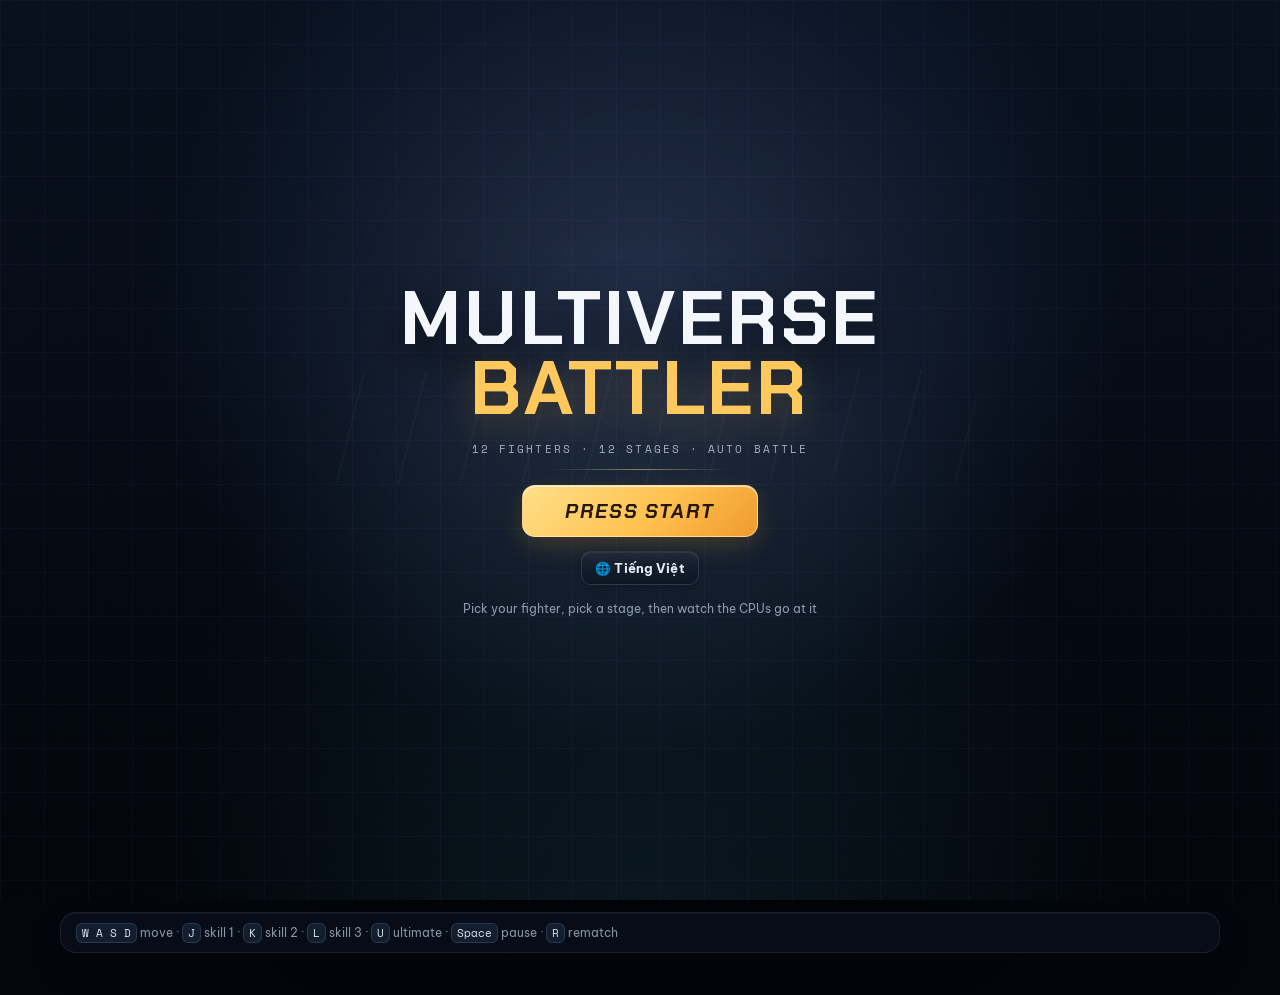
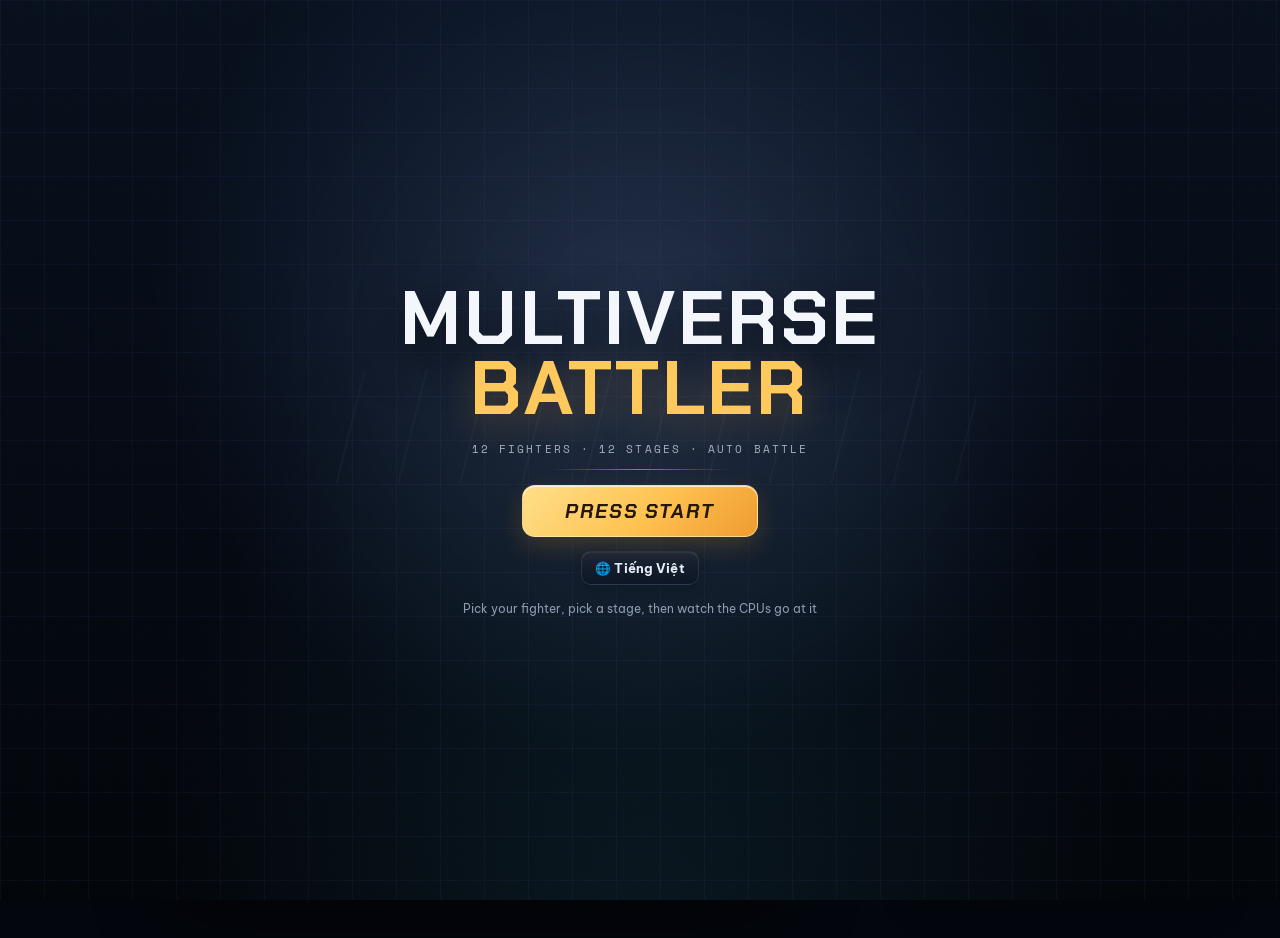
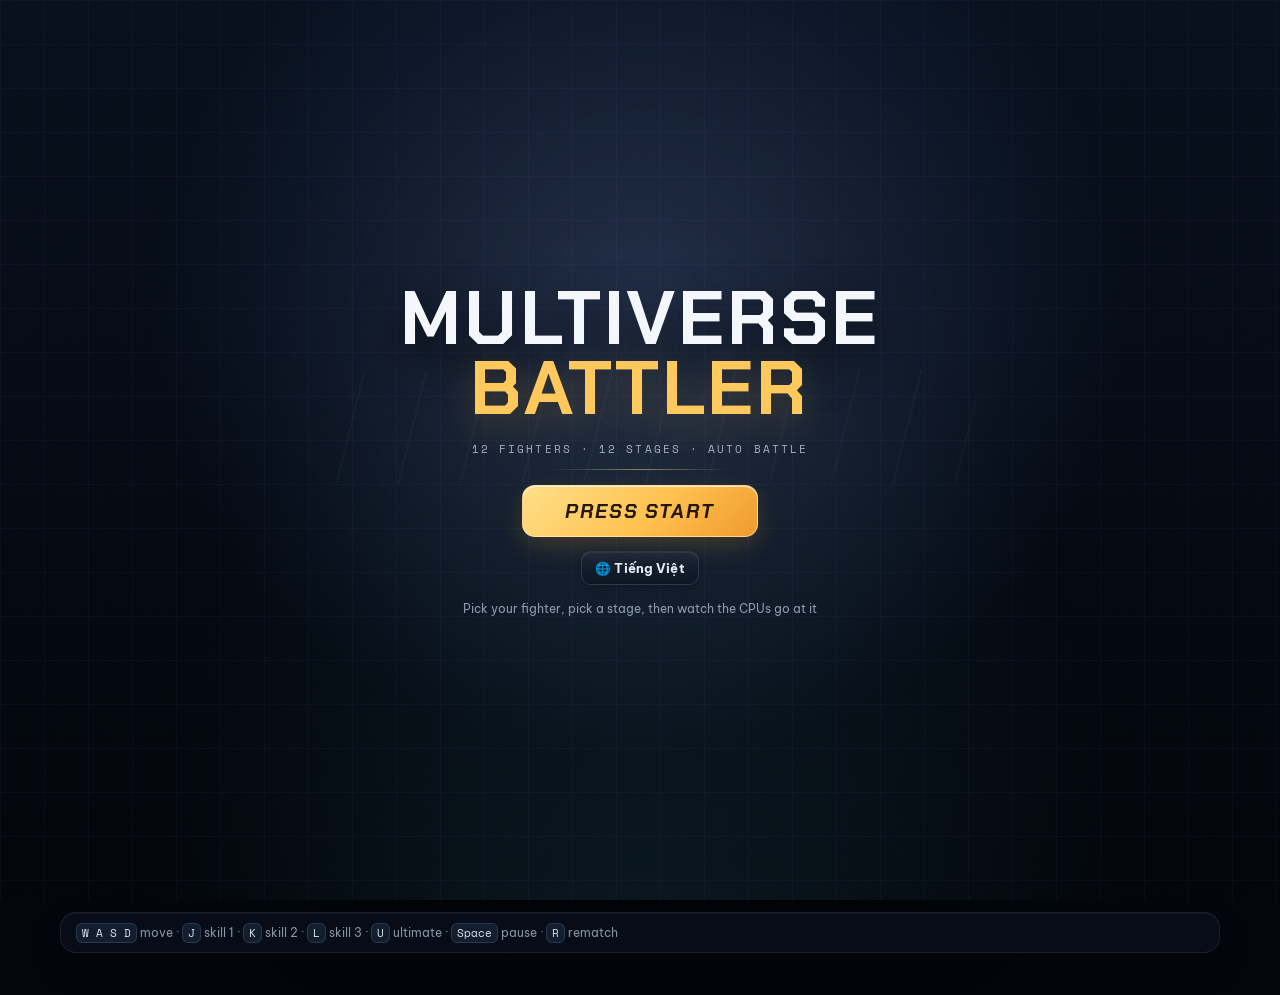
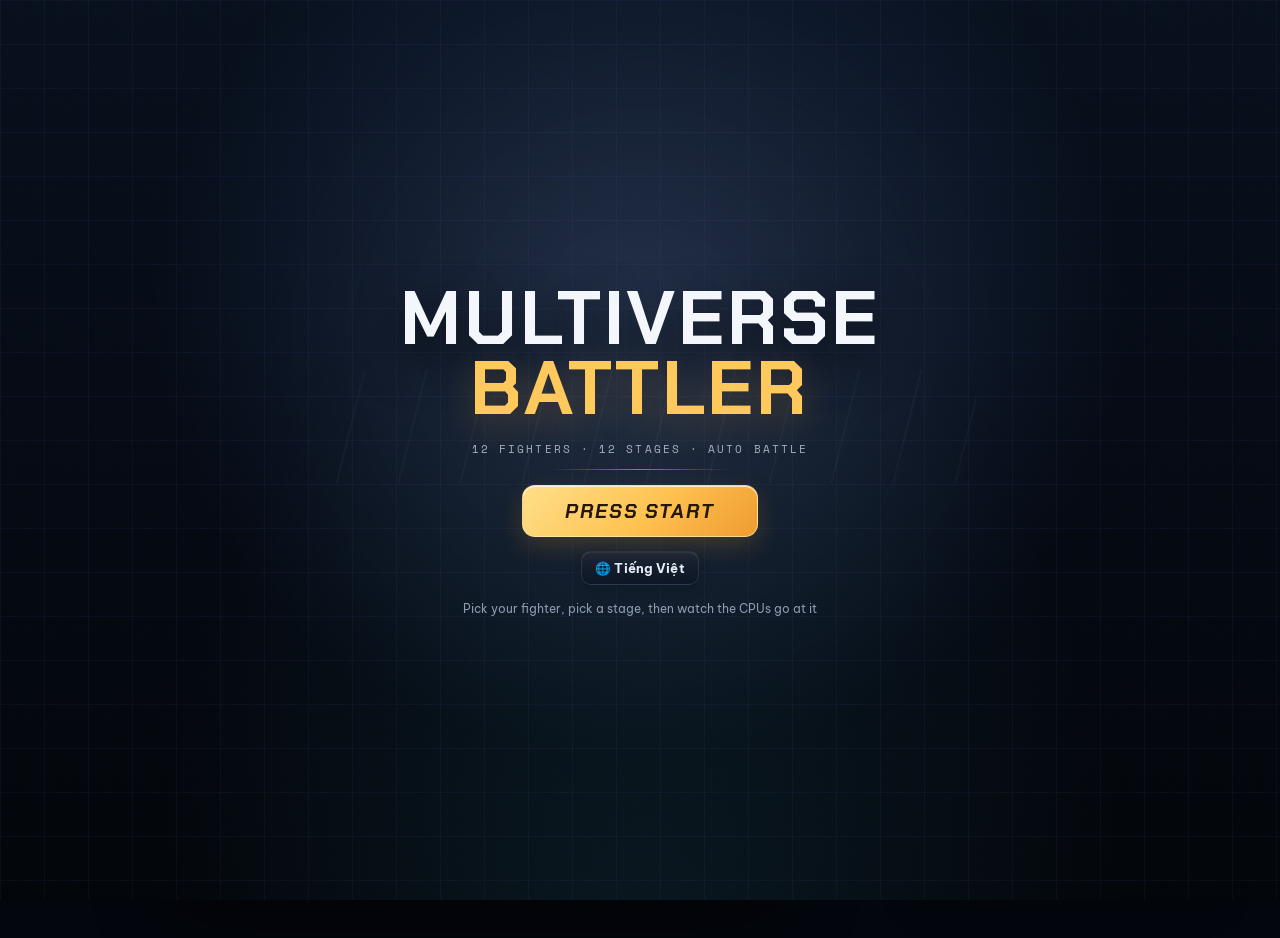
